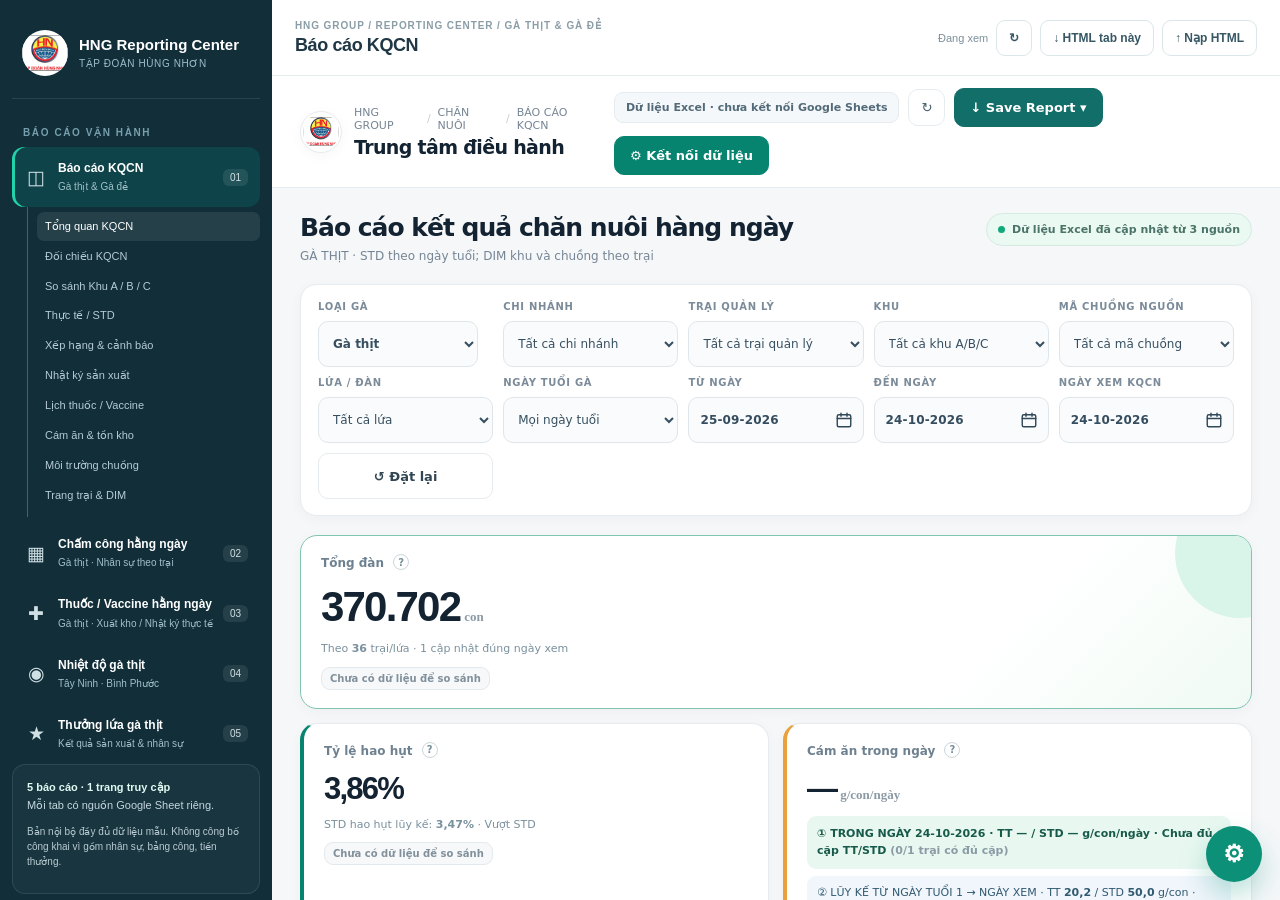
==== HNG_Reporting.html @ 85b54fde "Publish HNG reporting center on GitHub Pages" ====
<!doctype html><html lang="vi"><head><meta charset="utf-8"><meta name="viewport" content="width=device-width,initial-scale=1"><title>HNG Reporting Center | 5 Báo cáo</title><meta name="description" content="HNG Reporting Center – KQCN, Chấm công, Thuốc/Vaccine, Nhiệt độ và Thưởng lứa"><style> 
:root{font-family:Inter,'Segoe UI',Arial,sans-serif;--nav:#112e39;--line:#e5ecee;--ink:#203745;--teal:#0c9077}*{box-sizing:border-box}body{margin:0;background:#f5f8f9;color:var(--ink)}button{font:inherit;cursor:pointer} .shell{display:flex;min-height:100vh}.rail{position:sticky;top:0;height:100vh;width:272px;min-width:272px;background:var(--nav);color:#c4d7df;overflow:auto;display:flex;flex-direction:column;padding:19px 12px;z-index:4}.headbrand{display:flex;gap:11px;align-items:center;padding:11px 10px 22px;border-bottom:1px solid #ffffff19;margin-bottom:13px}.headbrand img{width:46px;height:46px;border-radius:50%;object-fit:contain;background:white}.headbrand b{display:block;color:#fff;font-size:15px}.headbrand small{font-size:10px;color:#9dbecc;letter-spacing:.6px}.groupcap{font-size:10px;text-transform:uppercase;color:#779fad;letter-spacing:1.6px;font-weight:800;padding:15px 11px 9px}.tab{border:0;background:transparent;color:#d0e0e5;border-radius:12px;display:flex;gap:10px;align-items:center;width:100%;padding:13px 12px;text-align:left;position:relative}.tab.active{background:#0a6e6759;box-shadow:inset 3px 0 #22d2ab}.tab:hover{background:#ffffff12}.tab b{display:block;color:#fff;font-size:12px;line-height:1.35}.tab small{font-size:10px;color:#a2c0cb;line-height:1.5}.tab svg{flex-shrink:0}.tab .number{background:#ffffff17;padding:3px 7px;border-radius:6px;font-size:10px}.submenu{margin:0 0 6px 15px;border-left:1px solid #416271;padding:5px 0 7px 9px;display:grid;gap:1px}.subbtn{display:block;color:#b5cbd5;background:none;border:0;border-radius:7px;text-align:left;padding:8px 8px;width:100%;font-size:11px}.subbtn:hover,.subbtn.active{color:white;background:#ffffff16}.railsmall{margin-top:auto;background:#ffffff09;border:1px solid #ffffff19;padding:14px;border-radius:13px;font-size:11px;line-height:1.6}.railsmall b{color:#e1faf2}.mainarea{flex:1;min-width:0}.toolbar{height:76px;background:white;border-bottom:1px solid var(--line);display:flex;align-items:center;justify-content:space-between;padding:12px 23px;gap:12px;position:sticky;top:0;z-index:3}.toolbar h1{font-size:18px;margin:4px 0 0;letter-spacing:-.4px}.crumb{font-size:10px;text-transform:uppercase;letter-spacing:.9px;color:#8a9da7;font-weight:800}.tools{display:flex;align-items:center;gap:8px;flex-wrap:wrap}.action{border:1px solid #dbe6e8;background:white;border-radius:9px;padding:10px 12px;color:#375765;font-size:12px;font-weight:700}.action.primary{background:var(--teal);border-color:var(--teal);color:white}.modulebody{height:calc(100vh - 76px);min-height:600px;overflow:hidden;background:#f5f8f9}.moduleframe{display:block;width:100%;height:100%;border:0;background:white}.status{color:#7c8f9b;font-size:11px}.notice{font-size:11px;color:#79909b}.error{background:#fff0ed;border:1px solid #f1d0ce;padding:12px;border-radius:12px;color:#a94540}.loading{display:grid;place-items:center;min-height:220px;color:#7a929e;font-size:13px}.statussafe{font-size:10px;line-height:1.5;color:#b9cbd2}.mobilemenu{display:none}@media(max-width:980px){.rail{width:220px;min-width:220px}.toolbar{padding:10px}.action{font-size:11px;padding:9px}}.fabcfg{position:fixed;right:18px;bottom:18px;width:56px;height:56px;border-radius:999px;border:0;background:var(--teal);color:#fff;box-shadow:0 14px 28px rgba(12,144,119,.28);font-size:24px;font-weight:700;display:grid;place-items:center;z-index:30}.fabcfg:hover{transform:translateY(-1px)}@media(max-width:680px){.fabcfg{right:14px;bottom:14px;width:52px;height:52px}.shell{display:block}.rail{width:100%;height:auto;position:static;padding:7px;display:flex;flex-direction:row;align-items:center;overflow-x:auto;gap:4px}.headbrand{padding:5px;margin:0;border:0;min-width:120px}.headbrand img{height:33px;width:33px}.headbrand b{font-size:11px}.headbrand small,.groupcap,.submenu,.railsmall{display:none!important}.tab{width:auto;min-width:145px;white-space:nowrap;padding:11px;gap:6px}.tab b{font-size:11px}.tab small{display:none}.toolbar{min-height:66px;height:auto;flex-wrap:wrap;padding:12px}.toolbar h1{font-size:15px}.tools{width:100%}.modulebody{height:calc(100vh - 170px);min-height:510px}.status{display:none}}
</style></head><body><div class="shell"><aside class="rail"><div class="headbrand"><img src="[data-uri]" alt="HNG Group"><div><b>HNG Reporting Center</b><small>TẬP ĐOÀN HÙNG NHƠN</small></div></div><div class="groupcap">Báo cáo vận hành</div><nav id="moduleTabs"></nav><div class="railsmall"><b>5 báo cáo · 1 trang truy cập</b><div>Mỗi tab có nguồn Google Sheet riêng.</div><p class="statussafe">Bản nội bộ đầy đủ dữ liệu mẫu. Không công bố công khai vì gồm nhân sự, bảng công, tiền thưởng.</p></div></aside><div class="mainarea"><header class="toolbar"><div><div id="moduleCrumb" class="crumb">HNG GROUP / REPORTING CENTER</div><h1 id="moduleTitle">Báo cáo kết quả chăn nuôi</h1></div><div class="tools"><span id="status" class="status">Dữ liệu trong HTML</span><button id="reloadButton" class="action" title="Làm mới báo cáo đang xem">↻</button><button id="saveModule" class="action">↓ HTML tab này</button><button id="uploadButton" class="action" title="Nạp bản báo cáo cá nhân trên thiết bị mà không tải lên server">↑ Nạp HTML</button><input type="file" id="privateUpload" accept=".html,text/html" hidden></div></header><main id="viewport" class="modulebody" aria-label="Nội dung báo cáo"></main></div></div><button id="fabConfig" class="fabcfg" title="Kết nối Google Sheet tab đang mở" aria-label="Kết nối Google Sheet">⚙</button><script>
const MODULES={"kqcn":{"title":"Báo cáo KQCN","subtitle":"Gà thịt & Gà đẻ","icon":"◫"},"chamcong":{"title":"Chấm công hằng ngày","subtitle":"Gà thịt · Nhân sự theo trại","icon":"▦"},"vaccine":{"title":"Thuốc / Vaccine hằng ngày","subtitle":"Gà thịt · Xuất kho / Nhật ký thực tế","icon":"✚"},"nhietdo":{"title":"Nhiệt độ gà thịt","subtitle":"Tây Ninh · Bình Phước","icon":"◉"},"thuong":{"title":"Thưởng lứa gà thịt","subtitle":"Kết quả sản xuất & nhân sự","icon":"★"}};
const PAGES={"kqcn":[{"page":"overview","label":"▦ Tổng quan KQCN"},{"page":"branches","label":"◫ Đối chiếu KQCN"},{"page":"zones","label":"▦ So sánh Khu A / B / C"},{"page":"standards","label":"⌁ Thực tế / STD"},{"page":"ranking","label":"▤ Xếp hạng & cảnh báo"},{"page":"daily","label":"▧ Nhật ký sản xuất"},{"page":"medicine","label":"✚ Lịch thuốc / Vaccine"},{"page":"feed","label":"◉ Cám ăn & tồn kho"},{"page":"environment","label":"♧ Môi trường chuồng"},{"page":"dimension","label":"⌗ Trang trại & DIM"},{"page":"sources","label":"⚙ Nguồn dữ liệu"}],"chamcong":[{"page":"overview","label":"▦ Tổng quan hằng ngày"},{"page":"branches","label":"◫ Hai chi nhánh"},{"page":"areas","label":"▥ Theo trại / khu"},{"page":"workers","label":"♙ Chi tiết nhân sự"},{"page":"monthly","label":"▤ Chấm công theo tháng"},{"page":"quality","label":"⚑ Cảnh báo / Thiếu chấm"},{"page":"sources","label":"⚙ Kết nối Google Sheets"}],"vaccine":[{"page":"overview","label":"▦ Tổng quan cấp phát"},{"page":"daily","label":"▤ Nhật ký xuất kho"},{"page":"vaccine","label":"◉ Nhật ký thuốc/Vaccine thực tế"},{"page":"plan","label":"☷ Lịch thuốc tiêu chuẩn"},{"page":"reconcile","label":"◇ Đối chiếu theo đàn"},{"page":"catalog","label":"▥ Danh mục thuốc"},{"page":"quality","label":"⚑ Chất lượng dữ liệu"},{"page":"sources","label":"⚙ Kết nối Google Sheets"}],"nhietdo":[{"page":"overview","label":"▦ Tổng quan nhiệt độ"},{"page":"branches","label":"▣ Chi nhánh"},{"page":"houses","label":"⌂ Theo chuồng / lứa"},{"page":"shifts","label":"◷ Ca đo sáng–chiều–tối"},{"page":"std","label":"⌁ Thực tế / STD"},{"page":"alerts","label":"⚑ Cảnh báo & chất lượng"},{"page":"records","label":"▤ Dữ liệu chi tiết"},{"page":"sources","label":"⚙ Nguồn Google Sheets"}],"thuong":[{"page":"overview","label":"▦ Tổng quan thưởng lứa"},{"page":"houses","label":"▤ Kết quả từng chuồng"},{"page":"allocation","label":"◫ Phân bổ quỹ thưởng"},{"page":"staff","label":"♙ Thưởng nhân sự"},{"page":"policy","label":"◈ Xếp loại & chính sách"},{"page":"audit","label":"⚑ Đối soát chênh lệch"},{"page":"sources","label":"⚙ Nguồn Google Sheets"}]};
const BLOBS={"kqcn":"H4sIAE3d3moA/7y9SY/rWp4ntn+fQp0PhcpXuhHiPMTNTJgUJZGSKImSKFEq1IIzKY7iIEq6vkDvGwZswBvDm0oYvfCuvc1aeJHt+h7pT+JDaghqiDtkN/wSGTdEHZ7xP/z+04k//Acj0rNDbDacLPD/9Msfyn8avhraf/zdzv3dn/7gmKrxpz8EZqY2dEdNUjP74+/yzHqhfnd+GqqBWbY1izhKst819CjMzBC0Klwjc/5omDtXN1+qD58abuhmruq/pLrqm3+Eb/vQIz9KwFeOGZi1fnzXdjLQMnMz3/wTP+o1xrGZqJkbhWnjf2ywf/1z1NDLHwOpPWo4f/3X0G6E9l//9fCH1umVX/6QZofy37ckirIvLy+a/farhVukRX9+eYlV0Bv4bFngQ6ju3n6FIcRE6dMnBHzUMBSHwEc39MAnFEFRBHwK8sw03n4lCQqncfDZd0Pz7VeTMDWz7CkzVf/tV4ikMOLyEfRl0hZloeCzGmjlqCZFawh0+YxU0yDNcuyk7NwgcA3HTp9OX0KmCT5qfg7GQghS08jzx7JzFSzKAJ9TRzWi4g1qoPG+AZc/EltTfw/jn1DyE4Z/eoVQ/Levv/zTFy3av6Tu0Q3tNy1KDDN5AU++apFx+BKoie2Gb9BnTdU9O4ny0Hjbqcnvy9377XN1VOfPYFt++2yB03qrhvpHTmzM1DD9x0//KKphEsXmP35KD2lmBi+5++lFjWPffDk9+JSCdi+pmbjWVy3Psij85IZxnn1KTd/Usy9Vp27ogAbZucEXPU9SMHQcuYA8kvPTN8NNVc03jS9RrOpudnh7xfDP56aGaam5n31Vv9RnXR7Ib19fwXS+gJdjXz28Wb65/xy44YtjliT3BkPQzvn6mrqGqanJl4qE3xCUik+t6p8fNgmQzmWXftVMAzWoz7FqGOVOI0R5Khh4K45StyTjtzRzde/wOYtisOH10T9HOzOxfHCYap5Fn29mWv54MdwE7FTZBxgsD8LPthq/lZ1/fdUSNTRuF6cCXgpfXLD16Ztulht4ag+XkzlPD7vQDIKDp+clAMo7d+gCvjxvBV6u4Tzb6vczDSWq4ebpGw79Q31fKg67zMZOXOMz+A1IhpvZVAR5oV66nAR2pV7oE4Z9wslPr4B43/fFcQ3DDM9DvyGgdRr5rnF6B8HxT5f/v8LUb7U1NNzAPq8D7PQ/1Hb9Hz5H2gZs6ovlZm+lFFLd8H4hX1/BWZWi8cf2FynPA7zhR3Z0HhRD3jev+v1x874/jcuy4euyT9RXyqLf3gmu6v26sacmpw+XHWmkWRKFdsVxL8VpVhQEVWxdSgjzDSZBL76ZgTW9pCWTgY5fXvEroTXSQPX963ZofqR79+3hsn2tT/qdwFRaR3T6c2bus5cM9JdaURK85TGQzbqamp9P4uil5BC0HBPwl69qpv/lwzful/IwF+JmLjD0PhkSpjHavO4fVXIEmHkDP498FkU/evSXU7qRpWEUmtfFYzqkU59r1HgZunz9JCtuyaPi2Grp1bhvvmllNysmwYqrXTkJmFcYT2tTf3NK/vlyR03gPxi54fjrC68qEDI78+YNmCAtEsKg2ht1MnNDgBUqDQSB//0K0zpE67UuG6+ufmFA6vYoyNvFnbbzLIgj8G7wpUYOlWB8XAlkPDLHZZHvsrg81vutrU75fawLa9xS9mnNhQMOvD5z5O7d+Evty/LMSs686pdX8kzXb2S5TVdyIHRMJ2/6OVNcjUIeF4dYJEpSn2+PCOAH6tKvQYLFI3fLpWuiv+KBOyr6+hoAwfOlpPE3uKb3oEqglXqxpjEp+FYXPgphGvnt8xVqlEv7QHZ9j7c2OdCZ1uHljBLfSrY2XzQzK0zzXQne8hFCfahzjwDFGOUK8Wr6BoAtQO76YCRw3nny+/J9ICvB0Ve48/5U68CiwoXfX0A5RbJSCyVGLSm53il9dxBPBNjLK1ESb40TsLOWUStAkH5XPlUAokjARMof1YzoqgvV/nIj++5O9VcLAyhW/bbyeaSyMxXiKKGR9Oe7HXygulJHa1n45ScGqcj3XkPWabtRSePzPDActwj662ucuGAPD18eIFyFEG8Y/YO5nBo+mct1bPisQR7O9HJEblgJhm8RS3U058k+kd8QSRi4BoSGCTbOqBb0zZ17f/W0tvOuoDDYF/Sbi4HOAPHxzM7MCKTz/iwlgACCrkR6EtVXVIKfWbJBQNXSVNssEZVbk7UP+1GRbJqpSfYDEgCpxNktkZ/Z5Sx7EPhu5IYD19gQeWewN+i7/PjQV/zliVyoC/wG9Kg7ojwBy4jdGpb6jgi5Z6ULfeskSlBP9ISBm6oJ3zAKsBxpoBkuR0Nfmf6GDNCn6sEAJvXpsMl3REt+1xqAEZUiAb2epGypRz5crhkaz2TVvVj6Jo/eIuJnap94F6YXzUR/Ezhbrunf4f+PTTLixmiEEeRMmm/wuaMGoKMbvVLHowZl0NoDAX4Ife8os0S611Eqy/rT+VNlbX85n9nJkH0kF9MkTPVWrmqWbhl3G0i9zxeFMAIIkctuQ41qMTXsUIe6UZ5VrpMSEN/O8s2K9Dy9mevp0Vm0vZyHQzTaoKhb27H8X4k9f4UglaZQmDh3/QpGNs9o5hW/kh9QNPVdqM28sja82H1Xp5XtWv4Agj8ATzLz5XTQ6Vtixqaa/R7/BNYKhODvoU+wlfz22zseuSMw8tx5HUPBGP1Ejf2MGiTr0roUsJUg/IiQ3xFRYoLFAJR/b1xXU7yoHu9LtfTTikuhGzaukPJ8HhSs46pVX0I5TTV5scsZAtn1exjFDdP+VK6sQUL/AH6BLNXCfrsd6U0zAWGbXy4S/h//8X2uqga2AUjUCyVVsumygyj0VPwk1bcvlauixEsv2J3r5leDtnCTrmbReDUPppZExZdbEX2hccKkYBp6FIfVq2FeuvNO/ivAqQ20PLeaO+zq9npUIq/ULai7EuB1W266P00MQ86NLt+drfFqAgR0IuN3z9xlDZRGqyp2PwfoMnxpVJ5AZdVzmmvPce+vJE1DtHFn2xD1VdDXXrIEiPMKYT4c5el8KkFcrbz85ScAElEj+8rF9kgFNE0/6st7sfooAk3I1E3tlidJIAS1KzFQFEQZdyt8zeMbhGZqgMbRyyuQSqlX9XzhHJ0G0EG77wdwaXhvq8PmFbLpGGZi+F1PwP6F9YcZWYDBb3uCSz/4dRnAQqTUu55MGMAF89yTV7n/Pjw6sn50tW2+5zOAN6gHS/QGZVLvZBf7bnarZr8P/ej3o6/m81Rs1rkMeR/79KCmfimSxlX0jmzqs2toXy6qCEMN7HSAr4WaXMyXKytdKUpVYfR0PK+l9/6DdmeHO2hwFo12FBnfbHt2awN94pay68d1Flapqnef1RmnviAVUIUrCBFU4RvfvCfGHwRdlS+LeEReSI3Pf+B8P2D/Gv4gSUqliYcDu0y/cSPHyPf3YBM1sQec9fV/CEzDVX//btWQpcXy25frLn9zY5FqY2ubV7cKP5pUKXUrW67yNvx3cIbUrDDk5JM7KZbzEA0Hud+Tq93z6PTF628+uLguXIPQCH1x3L7hJ3sHrLc0gy7sAo5JUwEKA4sDMBD5EXKFX1EraYAtPa2LOBldoel/+TlT4FuY6Vu4/9YFVo38Q3GAnzqjK0DEr8srB2k46B2RfOOU4NtXzyG1H3UK/Fp6eICCe8T4l10qLVi6msHV2KdqESMMwikCoO4yaJw9CbRUvoAa7EVoqO6du2LRH7Svqo2qxmqku2eBHQTH45vo3unBFeru3NTVfPPSyWtJfeWufCndv14Z2TWAssQ+nz5eVnxtru6BhQCMCf/tVxpWIVW7Cy1cG1Z9Vg2rCMBNd8grdXlQNttE4GSr46g/1cFqq4c3Xb6mWX26L4YK6DVJwMbBUIO4HQZ9xS7v6m6iA5F0jpTqSZSC19zk2nXlZ9LKOGI15crYjFUAJ7LPj+/4pm3eRxyvls9TP8zbWbvUbV2IwuhHZXvq+2QkPwxQ6pRHlru+5F5tO9CuFnG4w5Ynx/6dy6McW/XNJAOAPQ8qR+EPh32+6Xo6sfap6+welREWffWvfsMJh90rzo9dh9/1t15nchMKPLnB4Jupvj4EjmpgVCMwEqt393q4b02axDXSYZAoTNVb218ecOI1LgJRFFJ6bN9b38FiyEIt/OpnxgicRIGeykCT0r90jfDe79rNiDrg8gdkeiMpzhHnMwVXgUHofZgTidaiyef5+m6a/aiziDqL1YukIon6+KXkPHdanvSXOr56ZrzoYF/gZ/HDH/GyXhXTnRV8a+vhtfl8K172K6yhGAbftK4M1QseIADSRh5E53vrV61sfZHuNZP/4uqtXD91TXoOjDy6A75Wfd0RswF0Fk6fv7qjXEQ1UPL81S3hARgDAD0Qmr6re2Ueyn2Wyvs3zyKvpSmplmEX8H0pKera6zb/42cQTSW6DBWwSTWjd6POV+PUfLv8UnfF3Z3xO9IB5u1Nb43M+fIELNRitpVBWDOgSBW+D7Z/x5/+itTlHXYXB38IHpaZVyag8wr6VZ2ULsVyO2/n/Wa5SZq96I7rG5/q3xj1b77cxdZv+jC+PIbnH5b+OI9vTL2EFlfPAKriCIHcjJi8+eplauX4tz1BN23L7K3yjQ8Ijb5dSuO1zL17yPu4sCsJ2BW/f6M0WT7wVAPsA6s32RrniLgdqu8BjR9w5uC1w8fPSPOWwJE7qfSEpC4DP2gs06q5T1RMLUXSuemDusIN66rcVFIr1dW56Z2uosD+vusqGkgS49r0Vl7cnjdBkQYFjiWMwDZ/ech7uG4DWkPXgN8AxgTdA/jlPzFA/i4Lmv4uZqmcge9jnuMHPxkHvoky3QYGELSSM2GUmR+5GvUSXn+URlEFWisz0wFfVYmjFSj+bzPOvutIuonzXkmARJ8i2ZuZ1TxHJOA0oF6AvZsdHtGgVpf9Jbg3gdzQLcMysXvBX897QGreDYDMDEp/TKy520zqPIdGFYKvw0C6hhlOWv2WPE42mA/20kx+wvOE1jxPWK2Lxtmuv4mNVGNYZRpvXcagNQlEAX7W7uHuHb2cujhBtXd/rFbCxSyKfADjXures28JKuqBaYDVXY/e1oXdx8bKg6P6o1ic+uiILlXvvVV+AcEEsKeg73i8K+iRmtmjYYXf+21NgLAfCK5umGBXE6sEsGd+ugxwSWOqdVm3KN/T5L7pdKhHYcoYDP1w2h+sr/FhLttNCgSs4gZO3IYT4VP2XxlOhOATkWRu/O4It9y9aVyziBAc+nyGfi/mDiwtPRn7l/2tPtzmaSEmqt4m0n0nmwSNH2y6+/[base64]/V7VUae0hcvyHFKukHvFXRIoQYQE9C5wlUSOa6hmsW+k9nDP4s/qkNX7rCb3N+ril5ly0s6yMeJnn+slQsQP1dmZW8W8PHKOKbC6hUTJkI8xyole74LI9LtvkhJ3rdhX6OA5xfb5zzWm7c3PVvc6DbHlMAAK4BPFdii4+AG0rRNHWPNT7fAZ1HlzN8YwbeZTye8YJj6t4pG/xBg9HPte29pVvrkqhpT4TQSbo+wBnxqnrZz8uTepLSLZWnFei8Dy/eY9bn+0TgJEWRpYoBFt+98DiFWZGTHXzKYMPuVDQw2QjsksV94uFbI/oxNQu+KxCAquSvBnpiUB01MB3DrrIJrcTuRXGgJF6T3qccHsPMVPfHhZ8BhB9OmNcBqDvh9xEr1Ad6JtGMRC3MS9lOKa4wGr+Kq5simwepV89R/FiSvZyS+LBqnyAdKFUYoS/j1sXI9Vn85QFrl6Y16POnuRa5OGTAyw211HT3cdkSGNI/GJp9XmHwMMDTIo8Lg5sAAGhPXnnmDqxZFXe+uirwX9H5l7pyP2mwzA0PX+69gyd/7Jc6zfwHNyiLEVUAPX95iN7CCHQK31ZZXd+J3d4mcn03E+q+WgyugHwt8Y+u1Mgl3vnhOb/bUT8SW36yyEuIul7fVm39+wzrgbiaE7CepldLllfBad5C0Lo5eJW311DPu2MbWFJXHnrZn0/yVJxWrzkjHwDoSbHVqos+Xct+PtWLQW6lz3t9zmkVp/U9euPuxO9tVP62SuV2gHPZw6lw4BaUYx8m9BO3ufmNKsn+tt9L9vS1S+KM88/5hxdX/Clj8IZ16yYy8p4685AndsIp30kmQ5FTuuglL/ds5X59AAYAW+u/BxC/8VLaRr99lEzwHsN+nzRadxV8gwveUc2PNPoIncDPgNtdbP3LHaD6+ssvrX+qFRf7//5f8kZoR3/7y5/dRpYf/vaX/zt8awRmmDcyR40a2V//rDf+qfXLK2BNIHpeUhWYmB+Hs+tegVO4xUnK+mKgK2odNJ5VJ/wKw4T5kDp2enjz9ks5uw+TtaAqU6s6w5LvG82SoX87SwKEeFZL8cQhoZukeW/1PcETpe1c+i8vZZmfcPwTCVU1mXXbvmYAPa7kn0+C/l8+kvQPLzTu6vROquexhupbDoeThx+KH6vt3jO+LEx/hBD3xXj3EaEPJvvEbW9aQJWXmRR5kJ+o6OWZg/QuIofXlSrxkf1xcUXXU9+Im4zPO6cC/gF9PpHcjzoJOemkBxI9J+ai+E06CYXvipt6pmuex9MZPLiV7xyvX395tUzTeDHUw2n/Hl648+ZTD1FT+haq3HsGCLwWOMFV7L7I6etpAvfn+M15WBCwiu4Z7G4eT2pA7ojhvboHpwmrtFLANMoMjxddjZ8VtN0CsttK2IcpooA+qccpPhnmAgYvoReE1GFg6xhu8PKjpus1XfFZiv0pSnnurVEvHPj08PicEPUuDk5vnqKlD0LiSeD0/nCvb99HR02yzEx4ECC1c38etXzv7xrxe+ReqFa3Q95O41Lr8f7kg3jNr0Cu4iZ1I4lvj5O8TfSqKg/re3RfHf8+JABqYGVg4C/18hf8MlMgIrIoeW6338Winnlt1MRUX7LEjf2a+/rnQg41+//[base64]/hPbbbsfzgohqPQ/akcZP2vEqDH8oq/iGAT7GyI/DEcgPDVe9fILCf/u3/63h/+3f/ie98V//l7/+JbQb+t/+8p8B+k3++he9of8//+en8tv/pDsN3QGtwtMdPI3s3//Lv/8ZNK7wcQa++b/APwA8V1hZj4JYTdw0Cm9V4Xt62yUN/RTYPTmv6kSGP3dylEwJ2PJZGOWjaklCJ+H7EAoOlv6kQvH7Aoa4qCe4ZI6Timpchc/lOwy9fldZqfdFj9fkq1uTkKw5pc4G9fvnw4WlT2H6MpR5OvDMccOvtdU8cfSeMqjy0kl3LTl+fONppeJHBvY38ntqoWlSozSafjbWWXk/zuGkvS8XqDypKniAKXRZtviMVKzy0qZ7l/Bd8eIFQJGYRUAfTvSfy5u0/mgAgviXm32t32z1VgX/T8PtAPED0+UF2OAmED5vQGUCaJiUn9N7i+EHxnx7A/uteW6Jt3yzrAJ/iV3dqwSm4epqqWlve/18vS+Jwm9G+DUxARV0q8/pzTZ/nNj0wGW1EOwv74VfTzqoQQv8JnB1puUKOl0fmr7vxqmbXjp9OeVMPE3nvYPr9ZSi5+WuJmqqpnEfl6Ae0nFrQfbHIPSzQunLZGNw0pHxUaWvRlm0+jzLolxDiZueeDQJ7CTMa06bH5RO0MfSqayEPX9HYzcuoWcxovdpXR+SBNhXINpCo1GfLIb/1GQfimkfU/a/ObEPibqG/L/hQP17pP+92/hhyp/rjrCa6fL3LeSZG/pnBen9PQSPZZonF/C7v+UmaAZVBvYvpfMfsLYDOPQbvq+P0mkeizaw27L5Z7WZZ+n9Y8L/vrD5iUw9LaEKZNavBKt5PCtv2UsDJUt3Wc2FdPV33fqlbuf/PPPlXdkQJ5xTQyYojhn4Q6Hw6/t1Iu8668YZcbm965s65lJ8X4qn97M7VdmDSZeY4e8qtj/3dlFDXy7BwriWpY3W7ou4c8c936XvXR73fvsAVV56dK8+b2b0zM9GW4iF3dLE+56cGOj0IKzo+dGzWjv0i4/1kqJ7Ie54X2t0WfzNwyst1J5ddqb26KK468+e5Bw9pcObAcGCz5eO/GDBKFw5cq8Y9qJBrk+o6skrXj6rblP42H76Whv66q6oPTr5Kx7lAko+1d1AFjxa4nW1X4OcKIYjBPpootdGr92lUzcf6XeyRclzNA8M91xR1Pb/x1TyWWWc8mPuHRPUk+Geqor7Nr9WD6al1rgBc6cjATtvlQbHo5UIw2dlfb/G77hXni3miRFKYn9H749B2Rr9fjNyfnO6/1wGql+AnE/Ulzzx/+WZGj1ZvvJI6AodrsGMBJEZNqadyXg6r+zXNDZ110xf7k8ARi8lPBeAVqn3m+Y3mveD3DKTqHLKbyUwCWmaer3UDTIIvKxYOa/svmS4QpCPkuTWUqZN+r72U3twOt/ep4Y+ECdRu77oPItXLYlcv9Ra51l9UA0PI7RK6g9vn6jiO+8aFq0j8MO7pVvjO29iJGXo6PXNKmz7s/cMXOuOPs6ZR2v7Uo1xW+ldS12G8TLV5q7x+0UeT3KF0FPlwPmFvyv7C3o8trrgu0ti+vpqHEI1KP1kV066vxnnclfZz2mVssbtqkKgbyqVyuFxufzqWSr1B1fAPcl8gp7bgDBgCePrNzVRHdV9RyuVMdJ78/HOJ3kdy3ND44PTxlESI40nNS5PNdZ77lEtPH5/zk80x02N17eroO5rnj6OGj6R/NRJ8tdJ91sh/h+R8KfMkpvtqG1qXbzDH2qCshrqXz79sJ74uKPEDADCvG2NnGgfNH2DG63Kj9ZAv95rkeseVWkhJxU0rBKG3hrqLgLnqPtuHJtGowSjjdR3dWAFNgrHDBvn3J6Gb6o7MwX/pGmZnhA2gAYCG/5aaq0ftdPpn3Mq/P9rp9cyqjD4Z6YJQ/+N8/whX8FPApifsOxP9ND7639s/Nf/+W9/+Uvj//2P/2tD+9tf/o/QLt3yfw6dhu3+9c+N0PnbX/5z1tjm4FFj97d/+9/d0/X49l//tfLC/6esAjCmbb+cUlZ/pjiPiO8qMp7ctPToab8HOk9invUJPZaZQ7Uyc0Cc6DO/v6UapIHedvStkj7QnIDxpx2ZmEbfdmTf24tlisC1OJ00iWcOCp00dUO97ehbdesEQhIU+YFn0oLOHZk71X/56MKFJ8HT78Tq6pd93IyJl+Xjz/J77lAO8nje9+Uol/VBJE6hj8u4yw1AcNTCgA4uW50avNymeP9YXdWTccoHp3N4eb+7smbUPZaAlGUslduiksinHk95DT98BfyzlP3bbi72QE0Cl7nVN4b6+xuXvI3HGwW+FTC/TuVZFstjyj5MkTR1Hra6euT+LpdbP/WjIL15sdz4k6K/uVIFvb9S5Zcnr9WvV8HU8nbB++yLx3e+ddMK+jP3rDybUEk5l2WUGPN2DQDxvJ9VPbv7B24JvcOY9TsgzjMp66+f8v5Hl5EQj/Lgw+IDk9IvQdfqnqjHMW8vYblnw+eY/OtDJ+7zeM05/bD2xxGu0ud89/9DGvvJLv7tyUTLBCSwFq+WPfNS/SmYt1MF7bNQCnxODr/j8dqpfFiP8PWXP7ROf2nm8gdnqgyoMva2c438XWDXEwEaN9FG8vbm3Se5Pt9zdJ+uZr2cp1bewnXPKx9Mq/EzF9xUt63dhhJvAl7vqXA0hpuQ+bm8/+Sy+W6q+1GaJ+DowL/lOTyf0T+XVR3/cp3X8y7KNucOLnqiZPwzIdWvyLkhtKs8vyevS3G1adAaTN/2fIqpf1PonnmgcfaQ7N//mAzyUEtyk+4ANZDr2dwM921++6Cc+HppwDmz/jGd6/vJvSeKezqlb3IvXHPsX+85PqnOC4Nc/yTT6aKplyAyvl+lf3834SVz6skd708qpJ+uD35ezXynqeuz/FO9aBxXgY6EvwV0S0Z4CnTfe7wq/vdrEM4X2FyFEnQBIPBHCacIgcH4gzv7mTdCBZjuPvuq7iOnznt4nWNZ7Jz+aEYUeOtMKTqwQcNL8UDj4zvArreE3L75kGUCPw19E/BJXNfIqLaQ97+y8Ljdz305X28WXU8OrT1/kjv6QNoN1/jj75wQKBHzFJMJNNMwTON3f7oU4Hx6VcvfTqUsHya1q3H86Vwv9JFT9+vrKeL6Pp36d9Wf73i+2HqzU1XLp/LfT6+Vyjux+kvtlN6v+P/0Wp7gp+q6+0+nIe4v/T/9GbFantI55nrVka3Tn5Yrm4FNA6K/oftqmv7xd2DJv/vTH6rNuTw6bxl4XGtXVQY9eVTWq4PHbmA30kT/4+9Kr8ybG4CptuLQBjySmgT2yV2w42kBDXp2xID/RjPZ6cg2+M2SwI+e0GZW4N82OnKEAvzCSoHPSTDblyDRlvn+bh346Ro07fUXtDeEdhLcWe3Dpg+5dp8hO6tx5Eo+zyTHHsT7sg1NlX2akaY1W6RhBlud9U5SAnEfLA/i3mMdkY1mnRbFeJ4yc3KDnLt7zZmvCWrXGuv9pkmZaoeTiWDGHxyF51KYL/JMQw49xqM6PXWmCdIgWCyU6ZrvT4XwiJDwslUQFnlcTZtEy6J3e0VcD/IlzVnTYLBIWbTYFKlnTBFvKS65oSwOyWAnmjwSj030qB8HBw9LBaXYwctCLwS02PIQAjd3ETqMl2iyKla0tWwiabJNc8Re2UffnfcnTLMtohB17CLyYO9CyHTCyLrkzbvyei60XVoqloNZOuRYv+csyZYVon5sarbnHlvDhZKmiZLycd+aGhl5nHaOXohN9tNA0/BMBrbCojWaSoeJiSSSYbaJIZJKPcHq7cy8CfsHVJdmBoeyS6uwdvgi64/WeI8pj7O79pcdP5jLEDMoz5gBP1ZGzFRfMmz5o1c9B//hgx7D6OVvs/LHdMC0a+1YesBw9c9u9RLLytCoP6vGGm30YOFr4SjS0LmQTQZa2QAOfHnJT1dzuSBWCJ0Ng66nIX1/GDqZfh56wtuE2YMLbbmAVjMW05b7XD/G2GTWd9Y92l3P4/JztlamzvAg2CYXY5rCQuoRcpcdWBI6o50eyPbIxYrhhnEndmQDQqb0YBqM/X5n6l77PKx7K1oIHMjgGWJ4oFED1XPjKOYa2g+Hxw4+nns7kRN24kbIyveHygjXwqljtuFcP4iXvt/796a+jowOajmfJZ0LfN9bb2JnFdCwwUGu8N7+/P/rXHyz5wdgjZHBT4uxS+20UMxXy+luFch5tVfIAlOXq504A+s6CM22W+uH21fvj302NnuLdClPY7B/uY74O22DHcdzgTq/T8g9H1sv9+tpz8/WS/xYznNyOy9qrTgxmLekKo6vdZ2OuoTLs4w1BGuO5kwxadO343VuxhvU1zjpncZdKCNf90Y7repLaspgn9bVO87O4IrdecyFjiwOElhv2Z/BvfcFxizPi5j2FscV2o91flrNp9oH8P71fMH4oC02LmmqB/tGr9Ns+x2rz0AM0wEELU/ZBW+z5BAO/S7KGzOV0EjC0InxtAN1PNudCh1xPwW8OdNn03m6OSyhYkqaunb0M1Pr0muNoMNkN7eGE2RFcX4yTIMpvo/XXWQ+7btEvyOrfSGYSdE0LplH6HjziTQ2EB1tWdk4VHakrHIMGzMRQqMLy8RxvCC6imnIcCtTtAxprrdq4CVuOJgwfSbBrCHenzgGapIkxrcMahvoChGaYMOK7U7KR8s9ki+4BMVbo/[base64]/GDNTfCmIkWyeBhzdpQv9mM7JFoKQrRaiobbxxbGYDxmrXAFhZWJrLPTouwM/[base64]/ue5A5UH5olg3XCsboIKMJlc2m4H4za5gbDGJHdgS0gJwTjdPos3+71p4PRrEugc0aBtSW5g4bjwzSWc+UgDHMerHCCsYUkFR0mdmcYKelcgQmtyXzDCD2OoU1mYw/GjG8ajE1KCRrNc2Yojop4xcW70OCirKAmHJCxlOBNOOkoCDYQiz1cxKYZsTeZ42QaMq122h7PjtuFH0qIgC11TCP7hjMSWhK7jYaybM7WBUZZO5FqCrhkO/[base64]/TtmqX4rInxFG3JI8ju2xqlTRGj47h7fceGZkvituR4K3M0Bo82U2E8PUpNChmvQ0UE65lhLcAK/[base64]/k2Y6WeZzChaBRxkWy2XL5Mk4lrFCTdbCkwSe5nLY8YdTdmfxUM+6phy1ZzEXGywooFu2bFFhSJTCJ2gZBpjwH/rIYoFzMzezojqHVaDAI+1y02DDTJ7thOqzXYErM+Ti84oHqFkc6ye3xfiEP9EFKEkLIFs5u0+MHG09XZXJ96Bp9NITTb4eHuiCGmAfV1lDDMne842c4XlqvtQVfQghlPnG3fHqcTP8/Wg/WY1B0gxoa21E7YiS6wTWE9PazAo63r2PmS2m4ZFKKpfBpBlheRkHVYdTi2qXQoUzxwky7ey/twG/V6vQIuevEGSlK4Lzc1XhX5xaot4qvNwd2hQzUfSq5hOWtxvqMJ0YY7VALPnQkztI6iJLCFNqDW2k6ASVpR2gTNHkWXWSldKRPxg8iYmoOvVwfCnHYkfBIMrB60YIJROpG6tChQWnePWOQSaQ3zcZMWFHlMG/wa2dpDc5stk/UkPPhav4DkflzsCqprtVPNZma6jpcy3J6wU0nidKvF++08NcfMbqwz6XbKbPa8sIia5rjN8FwhUBy+l2zMmLhFGC3hsThPwt1CsZBiJLe0lYxO5+Num1nEHWfYDHdje4uzErF2cn4WbfaZVJBQV6dUdCVi0Ij3mK0cjPl0zY+Vo2l6LXG27Bot9dDq0ocOBM2h/X49YuYkI00cZdCmWqPdBB+5DN8dq1NWEZa9zYJVxMhoirtwkKB8vmDSWVsw/cNMbsmYPjmsd7tWsMx646Zl8O5U23ayrRFG6l5vrzjekmYD0wBijjrtA1rtQwtdtaxOpd/amEM0W4m3BxoNO4AJ9IcdJ58AcUU7xMKZSu255ARruZB3G0TF+qEbh5SMoePcl+ZYd8xhvNYWZ1NzRM0yx2MYIQipXuhuxmE/yQeYGKyxY1sfK/6GGWi9EeYdUaW/PeT88Ri1t37qDVUUkOscHSMHIfcynmLU2cLou2HHoo7cDAp27EbBhQgYdr6/[base64]/Y25W9w45J6rcZJFFpjrO32zjfpy1ysSZVDIvgDaPmAEP0JFpYAoqdalNXVo4Tj4N7Fj6Xcqnf5kd4M2rHLdTl5m4xldnJwJ2LHNYcZi0K35h+RI64UYCqfTZFtD632MJmsthAC5JwdBwvBZ/I7FyDGhekhAIBRR58e296UETb/DDuuLRhWBYMCTgjybaXrruQl2HxpNvR2kZXY4I1EjWHHTll24uoox0jshvsqNXMVqfHBSYcNuMuOi8IQBvWxtxNe0ekxYqH/cx2h6OpPZksrY24tlZqwQ3wVFSpPjHesqOux7YmY09xCFd1egN2O5tOeB/BjRT22oEy0ycd8SAX+hLFaS5sqzQi98ZzcT61hy3vMJ5wsN9rJnax7K/G2XCi7CYi7YTtJjDylRDvouEmMxZBsRI6W1iFrV2B93RWXRYG2oPmc2NDTJjJAJi3rSmOjN38EK3a3dTuIznF7IbGrvT7knQe6k0RIuyhzGiDVSpIOuPwNNn3JsOVKx9hrHPA28vWXJ5BxUDG1nHLTZSC0oSiEPbhIGWXInNklkzRlBe04IaY3kn7cG/ca487grDHJgpjNtNUsGV9SfN8Z8Pj6URfSgdjAwFolu59LR9ubGbAschGaqJQt21yhU+6+jCyyB2wzPOJFcIs5UObzYLS22GB0XpGBEpzuRwYHmvvgSbYdwsWah9CfbrlHa0/PmCSPOFa5HTsdVcD3cUib94nOx1qOKNcmVeE7R5XSH/rS0PKjeXE4CHKI4d7TRvmZNsueEBSDA81s+EgwWBPFvobdEWSCL90NKvVtHYHmt84+2VxaHZ34462LbqspC+4biqvW65b9CBKy8Ii0H0ZtyGkI6bCbD6QXdEbR9yeWtrwsGDwDb2SWLQrJjanObnXG9h8xJiFIncse3pgNha+2mp2OJedNtE1Y++4GrvQIF/ON8WaW3aWxNqPySKil22/WFDsEmLG/[base64]/rY20yhFT1GdOO4lpftXF5xu5yZQLmhbpMNHsqrNjNf4jlPzeMx0oNJfWm14P04PEajDScwcco5thRt1Kaxk+UFPmdG/HrW5Cz7EJkLpb2AhhFg6nDgGpLfOsKmM6fmJtfWVxw5tPkD120NixXf3hLr0KIlJG8N4GOfjk1MFOzBzsnH3YnWbJlxl12w8U7Ch2IPkxluHk86/my9UqRVMwO4tSNiuALR9h6F+pAtUMOAYeS4Lax70FrsbQ4SJFkso1t0LtopM7HtY2FnNsU2mVFTTfx5JxjO5F3ibDz8WHg0PFO3O21m+xN9hHcJ1UsFaGK2jG0H4VrMYmnmiJIMtb6Ly/E6YzZDlGBgBUeAfN3RYzsROSkpUEVlJhtLhbKF27a3EkFotNHeYhPL0nVkS2sa22L6mqhn271/zNDI7k2dtt52hgjSbSYTfn8cDJXMoXuzXXPN6CNdCYyFMMi8dA8zvUJoGkaMTuxwkgYsRXQm3KY7mqKbMIdW6jYOpzY/MgFFjYuOyWL9yVwI9wMKawsoBFv7tRFLDMLHlITNUSnx5nCyTeZFa9k59tvEJF+l+Z5ieLyfRnKXYvXIJ9mCYuZQAmTuIEp7HszILBV1RM8NbYpZK/l4uJLyvK1Di73XWdiO4ywxcYoIDiy6awZFMMjZcSKva/OlsT/0rGQDbdbJnqbhVng49kZZdyzCeB8IyUBgZD0SgdUUo7vFbCCtj8KatQRrlaNY4iOkM0l7MpLribOFDi1rGe7xorsrZFSwF66j90bifu7YTMr48ADrtofFQmVMRl/BBcEYx1GHcNqWfNhP5rE6Hc22uczMloC3JhS+NUVU3jc7uVTgBxjInoiDXXrIyWhC4+bULSbScdA5hgtypnrAEgu8Q++YjGN0hmgb0YH3VGe8gxncZTdQNKCP3fZks2621d6IsAUglig/nvUkj3FzUeoz21lia+FE6U66G0JW/ckBQloWy6+BXbOn/EAOh1uc5+OJMlLp/LgWjpZh9Sc6o/CUFGx4vZkpwOrp4nbUbU4wHrE8AE3sontw7LEyyHm0RVG65feb3ECGgvZ0oMyzlkx1C3ultVmGAmIHk2Z21k/[base64]/lsSaS9bIqN9jafDQTHxZzJHt/3xP7OWnvU2utZrooqmr/W9R4hSumgFXtzFFdYW+IBj5iW50OkkW5HIxqzieM69cdkPszQVih7BH5wpO1+WthdIhma1iBZQ0cc2k74DfjRQvtzfE6ObXSq2rjm0f0Yhls5qiHATM3QST9MtUM/mkwgtjPwl+NYFbuSkGHigGTGnOENGJQ5tAufKZhj0xxM8cWKR3fdtHtUeAmTwS4N0h4pzroGOfNX6VAMD3tJiTUvGyyhUQ8BiG1jLSS/2AWRbPdSxgjJyJRttk8N3fCIIaza9qUlrwQ7r7ccyN0lrePzvles7G7cX24lds4Mxa0hQ011xReS1lkRc2GzTZgFM1nr8FrfrXiMYg/tSRNZYPyAMbf4ZM4gHdxMo7DfAlJ8Iy33XttWnH48EPcs3MWNIVBxU8Xb+mp7pmiRtO92dvbikAyjIGEpy+yJnant2+Zq3OQdUfRWsIAcmgdp2I4zeWNl29Zs7bMtLVz2BpBQtGzOR5LQwYDWzHNriSxpeaZIIuJs/eaIWEXJZHTo9t1Fd8ySBDTPU7IfKwN+PC06iRK2toeZ5SNL0/[base64]/1+C3Nd/AesHekZV9aRnvVRwTpWOzSdDUmj9jaG7PqDIJGzlghiPluZW30TW7J8rrXg5guRrKy4FHsQOYTAXECabBb2KOmJ0LaXIlEYcwqzJAN9dUxFMcQI7bNKIPmG8hxxhhHbOilrKW7MBoBoW8NDxC8EC2K8alsDa03li914l5nrXN00NNbg/nOsha6aU5YNle0LJvaFLQgGB3D2pksV/JvEe5GTVqYActzFZupZGx25N6nmxKN4/Qe9eG2Pt/bQ2zNN+kpRGd4YE1TM4VzBIcojkvlqN9eFp49zHp+wOrhyg22pu6t5B67wqj92gatp4u9FB3T2TEY5flhk21mYUxM3WViWPhaz4OwvTc7wiiaSAtpNbfH/[base64]/U5JuV046DJJl2d3KoFAMFfs+lhPx3Yyt+y2KHo0sXzYRHdqjMDo0kTHY2IoeIDNtJ22NPJjc9PXVtY4t7ozprMbShk8c9sF0wpnTtQ0ZuLBbamztnYAW89Ea5bFpN2sC2FCkZKdZOgEmyMzbHuJT0w9VdFVTFyH+7Q94FxBECWW76ELdxtO/E3Qp4r2jsklN8838kFIDB3Dx9rCnuhewce9fTDHSGgK8M5BslbGFje4PSYeRh18HHaBJE4M05mtm/zi6EzWDOGaShscbuL011R+nDL8iJq5cnbs9bVE4GCpGQhy1GNHs93EyhKYN3tjn4t4cTxY6jOJCNYLmqSnxoGesNPc4oOjMgQGlTFcwePjshkv47hNBiIk6wLTDOAd78tQLI24IHZDPd/N1/wRSsyWlTtrFQpkC9YX3YM/TzUuKca8hhCTZJKOeI84CsZcIqEVIfVyAxqq7QLoINPbqnNhXKzz8Y48bCio10+mvEvFy2HqtJ0+ohiHaKqnR9vZ4utpsd8n20N328eYBMZsLHAHLpKMcWgwD3Cbwk1/vhwM0X0v1kLGxDMIqE/1kPR7WTvN2nJvr21tnivWrG1YHMru/[base64]/1hfzULlSFAD5nNmM2WdwRGbD+MEQ6jFcZjpWWRDfZrL25nvX3/[base64]/[base64]/8MTLNuT1E9HmIaylDTdOs/nGRI7OeEcZ4piUH1chJclvFGrOlVgCoAuwF++jBsrXj6Lip8McWvOIcitCEIxd1zMxxleFqoUibDr2nBtK4i5KRp4vCpjNTVjhORdMtiy1Il+vN2sGK1Hsctk8V29iPjhi2JTBtFKz8FFU2aU7gSneNCIq/zNoenHc7Y6npOZOBum8XETIc9Uly2FQzIdD30K4zmjkKYXQLhmb3heYgKyyes931GhN0y+HHk0DsJOuRIgMdrzKkz/RNmM2N8ZwbdZfa4TiQ5kPWG1HL9haNOGC405HNG97KI8ahg8wn2HKNG0hzTo7cIW1iDLkYThHR3GWCqXTapcmiTRecCJEmwLLSpMt5NjN2MmdO48kRidXAOgKpuXSspMh6PW+IuCwzYVVlAdP0QiaMsb2wd0Dpa/BmNxfd0t9lePugkrm9mYodmnjadjhhu3I6e81qUbtW0yIjebie9HrBGGuHGw3NiKGCKsNZkUX48DCY5HtvkVDtQx4nxbqrARvmmADWj6kWvpT6/[base64]/dVH5Mgpr8+eJ1O9ygGTrDfSghpwKmCi35OBfR8O+bnUJDR9D6n9ySJoiuLRMe6mS1GvKksMB3I5faOy2AjcbBue6z2p52+adsaqaCtZEnH/[base64]/[base64]/[base64]/[base64]/5F0FluOagEU/SAGuA0hENyCM8Pdna9/VL9hrVXVgSvn7J0mN5uelpDtwdh+MBbDNfOp+LTf91v75HkyDt1GEcgSBgRHrEFEOJMDT0bGJyxRo/cIIHA6VC2AhrKFfS2WTZjXtmJXvQo1DNtca6xfZ5SC/nZVU2/L7+V/7TR2lv3Nts/mzY2kR8odFeHggC1SunAesy4AAQBcgNV1kfQD2DX/vNvyaZWA4xVXXybGRJQ2S7vigymyKvigOQwDnoPAGqK49kzaWQm3wAT+wCtGRZwQnJK/mQpglGvvWTzxHoxLHTVH8+6XR+I8ScOh8ScYtTBxw7Yn8InLIw1odZTAI835bzGHXbTX8PSbetnw6C+OHVAJsSa5xmzaIvVnXATh0/xy7eeHU13fP2JReOInPlscGjOM9e9IKWDKF5tmYHp1JfY9W9lsnBb3BRpCIkeYEJ3TemtIGwPWN8CoJBcxmWeLARqeOUq6D0VUJWanuh/IRsqboSkHeQxj1bpYeV31BXpdfWIt72k8/SBssdnWlCH03hpFIch5cejhLoPvBflgrmiA9wGerl1TQZu1U/kdqtVogBiFneh24UZtJedsf3V/e6a7h3X9NkhwYxcJrsX3yoOCzLpgLZhqgat0C5qzQlvPu0sP+cqlwP7u0sH0UV0XSOG570aLPz4Y6tdVZHE41vyREKMPicfU2uiZDFquXOIMa0Bl6dn5VUNzv+5WzWiM2K/pCUKJ0eqbfpxsrMoVG3eU5o3W0/0br7stdIO6ICdTTUZ8KZ+uuD57tRr+qm4ska9G1HmnYK9bzn9OfJJLfFHlVr6OmEgnzPJd3S24qnxhgTPwHSybntNeLPOclX8q47HpWhBbbW9Dof5KJL8GWzycdqBeOsjixD2UV8NTKiw77SH+kFSzhdYhj/vzHCLur+YEOLkaiDiWbg1V00dGNaXPGoxoB19M6shNNBbfxusQFnAwX5ltTLOKqAAlSFj/dBLm+s4nqqP6cw5TvYcD7IWH6GG/TUMB990i55m2cyEMuGwW4OKsw9N9yv4rKf4oVJ/0m8G4wUyvLo8Yd0A3r/Nd6vOuwobqXA1UA4IYByoOjhOcVYn6iI506rk2rRpiXmsS0MnQfpSqLklLcCf2yk4PXqEnnZW0AHMmJ1/iDzp/CbMs11m04AxdfkY4lYgF+CzQqgYaiBvnRZ5NHe7zPRYngw62OX60e/HgKIctTPOXW2D48Vgw9874wD4ZQbGCo+qjvu/TAxO93gOABomjTTzznR4HOMgsuZSA5NDgCg85OL+9Xl5/B/fEBeDbfVemce/cvNNSmFxc3rf0N4xNEswKxWO/+otBsl/IwnBwrBxZma41ggVMQ8yGuztBAAiBg2OyTEmPR+mCFvmsGF9aLPPud4riCBFGUqPu7/upymN4DrRB30Yhk4GqSBJAea7bXRSfjTZC9szT2IPDOA8mPr6OBgWLhkcfWOc3ybkLHjL/[base64]/B3i9AsenLGNtKuT3jlMgfGk/DEH7hExKrq1Igda3Xy3R8WPEA9tx0Jov2htkTG3Am9OVlQ1H9u486ETgqGkJRcEDx4SwqtqOz44H53WUtlhTjt7GKe9Kx4u1/L1zGiwZZ/sg9wlH5VFhNUcBdwp9EK3tIbtTxT193BNaHgJhmynIuzFCMVk8FhheLIr1HYmMiVurU/stDl8HDYMAlIGKiJKH1bFmXN4C8/9O84ILGnSAkwhEPbrhzBsVkPoT++/uhHjcDdFk6C9Eqm039FYsuYIeI5+bBUE+w88hMwFfkyuY8QJgaK285+kX34l/81yZ69wGEZ+sQPq8PXJwFwTRSFiIvVLWUzKDetVgD2O6zeMwROQho5WDKWtFrxLfwT8HbRjrL3sjoKPtk9Q+NHk0LiTd9S4TOK1mMpPvv4i2m2xs6YPxn7sueXclqplABlKadf6FQnQH9OGNrVudE57N6PZEWc6akDQTWSVH+pXGAvhFeigAIvjOFc11dl2AZaO+95B/[base64]/MvrkZeDZJJiyYbN19CntQFDlG7xQrSRY3mA3z07KdDNycee+IbXFgT0eK68aSKyZCqKRg+PcswZrTgIcXt8dzYSZyyDAh0der5xdCeJUv3giFmF4BAml8vh43eYEwQRRJEmuOY4grhe/[base64]/cuHPdiaj+F8q3XqKIo/Cg6Ic9zN7ap17hG3aez3I8JvJtC2AmM1SAZjjE37zSl2z9PD/PXQI9e9W0ktkvf+98yGoLkDiQf5bMGjfThfGsVvkq5VElyAhh+fh+9SiTuB70R98CIerBIsobTyYZQPnBjpsVVZibUKjt7fOkFhz32aiKU/koVmxibOHKs2EEHB5UDiKD6IarPYEHLSiqUcb8pyzcyCF7Vfp0UdA4kZdi1jGHcnt9bRl55uPZnoB6Miq1E6Iw+SUoGfzRvJ4/[base64]/HyFdVobTs/uERJGdA+GvDsvTETO5zS/t5VmfdGhNaFP+iYdt6+tBCqQ7SF9s3TiEBB0fR2s/9jdBJYClbWmvaQlvG+Nq9L2FQyPLyUFaDFVYWIoggev7gGg0q9iYmXsIBIEsvOzTLdzwfnEaWPvR+Tlmjzkp8RfwmQcpGh6r6Zd7HrdidvicqVdNegKbnbR/sDMXvF1rBPdYhQS5GFhr253HUWzLybt6/Jcla2qnHUNLOJ6DfRgSPsGIC7oacy8x+On14cQt+JpWZal/UcJmM4fteWdk3pt4HReg80e6QoYmZxWKPu1cffQX5hrj11Pkkgj+FUufxZ+CHdyQZMpxoQi2davvBUvmvA6kIitFSGggNK9BHW7DZ85PjqvatLCgXl6sBi5hGIgXlq3IvIAXAPtICtH1UDib3dtdp1WGl83J9dGDcCBq9dX/BCcwa2yPfTiiQSPhMz6tYnpCkM7HLZ5BHIBEhBUM7kMSBiAsUHmmKOn1h5WnC93sZ1I3BLNA8y9oeBebjnIS+aff3/hzgflESKWf70dimiXyN1KN1ucKR97J9Cp3UUvksKRGN5rSAwZiK9AK3Z33zu9jVhmkWmKX5WBhkLnm9nOUeq/J0U8FlPVO58Y2g2QAObVmaFsU6GSsQDODxVpYmQx+pU2Mi35mCa1C3+MsxD/wk6N7/5Be2UBup6BEsfSyGylGcHPlJNNxZn8I6W41ZXUQ2bFASoK8a63b1LqTQQPX2aIE2CsXTKanNawyH0SG9T7sXAQOMpQH1pEBfFtBtST6z9qDyIBy74LIrX6tL1JtOUHeXAzF3/SEp1Tb0iRsNg3wa+puC/nWssQjB8nGYGPEz1++e932PcNH6ORFFypAvhn2+kMSygQMYxlvpLKRQOlIx20sVml/c1Hoc94MPQi474Qu/L6ytk4tbm8n2xXALlBPs7PeZdVvDhi0k7Aq/ksGgx+gHWHQhTiy5nbgaPvWCcqODRxJUBMZV+c0aUGELrsAw5fgYrNJpuDMzUXUuJk3N3BqmE+s4GpDagwFA04YNCAKom7jPYaewuu4momBXt/vK+eFZ6HfQ5k81CD/AqB/5KQIbrPblCtLNXmM9+joT0x/DGi41vW+ViOKdf5A9gH5xuvLXfWWRFFz22G9/YsmaLtRyq129eXNI1+wCijDUQeYDsPMEyM7YIDg1R5k7dikTMkFv+eUlgBt1r4DCJhiPf59zwQRpwrgGqgk//MBAXzLBkyAK10VZkXetUqVd7/lIcN24tpPfO4FDTRfYzXCdFflW3w2QPx8pREb3phjhugJSHznjUFhSlNkjuaqqdgntBNpj/3zP+G4HCJW3vmigafKgO3axWo8AD3I4KfyK1fcaUBw5jBi6s7sNw9b4tnUgvjOXhTV8IMskuaiXPXMmSnK4GAEobE27rAm2A/rKBWVXHLaNLvuXP/Ez9BtQEFf57327gaTxpNTI7NywMCXk4CpmzAl+HBfiGo6g8qs0Mqy/RUD/ULREWlDiYDqTGK15wsbsTNZI15UMzO1V3GEoD7WaraovyJpSrTT5uHWBDad/Ia8q25/NFQVGsbNNP541okDuxc8C7sFQUviyW3EccyGJBtYxFTHF+KAoRZtSFVU8E8p4ggBHYewJiivDMJz2C1HAZezq9tM/DjzsjVZtPfuu+KwqffDcGFMmErGf+/2MvVSzxLOJ6fyjbDNWdAEI4p4gIargKXq30gsZIouOSXURDVYng9W19BbQy1GJiC/ovxGr/zivekYybptPA+SsFRJvajn8vmcqv+rnJ2OP0LZhjN+0JRYXxe5sEbNlx3sw91dYxQkwWraRnC+vO51N4Rcf7MtKh3cLPCcOWRMTsLx1usN1uzB/cO2yL4EroxvUlMhY8muSUdLL+/uv8r3Z7qZ7PZyHKFrIGF4XMMZH61U7klyz4ALhCumJ+ATO+C6yHdNKsH49VbacHam09hchkM9jdKfkv4fax0W9DysgN0RNncNWV4VmB8Fwc7YhDIYBbXPEcFKv3S/[base64]/O3n/pVmUwbnfVvGw2igH8zvsDDDcGC57QSqYaeocavdkRpbwv7IDwkforsWakCkb1F+HJdyRsku9XpOaordpQQxRV4H9nDRkc5FCNcS0+n4/PwMF0pdXMJ5Z3pr95nhjxRRomUXJbYGCPTqMRHY7LsXPsDEMok9N/xq1kx6VNyCmIBxwt7MHcFMVC7X7IuIeBWq1bRa9bPW1NCmuqAyrf6+30/v8dly1xXP1wnTul1Gkkbxz/hcyCpb11EX4Sjo5EzumEo3MeZBtMXRaIYRuWl8Uh3CZlCqYVsWgo9z0rkavogHQQNau+OJB/XSS9nDUppYyYYbemuF8dOzB5mEMLlyuRXy7tHsbcGns6FTR+a35yZO6zv7mGzctvtW1F6ArqwEK7J/z14bv8i/TZ/OPI17d8+0BTB/[base64]/x4NTjeyq8oG0D60dPiDpxFVLHF36cfmoHaaiNgTXRlgjwDVamHLyp49MSPUcHqH1GM0pS5qbpvxktK53qsVVrcLSdqux2YnA/YwUVF7vX0MdIJX4r5ulsPrQwOKZQotXhjV/pzDEOCcK6QosEIRhhHEqk4A0Qxn0WVUmfv4ekoquawSyHHUjAXqtmmBRRUDxG8x5L5PZK/XR+nMZ7Rd+5YT2XCt6ive1GCMw9r5AAZqk/j4WArZcwwxfaBOzoo73QnTGBayOwI+wcYZ+mLzpGP+mjnZdJ+hvFurd/Mj5cGrYCkgjNYiKmSO+6qZ1Uvi4B5UjaQt86HdpYxWH2grJOPg6TalTqH94b5cMcj2fDA6A2Ve/EcUH90AWTY59gM+rTdMEru12ZQ9FMlP66WRnWVcca6TsBlyaX7lExQYQuMfoi6VsfuhOKNjU/l44/mqhe9A7iweVKz7DokKHKTdLMEn0BCI3lA4lrkoh5ItFfVDcwFjAi82uAhh7Wb3p8RLJ7wM32OsR9zs3k5Iag6tQ4BcxpG18mlZxeJ6lN53C8Ov5cuXAFrWNCy/JW6m1ZkYbn2OdPRPi4QbOHnOUbBUUrYFkVTWzwx6Vuetv2OUiE7gS4gZyccxy1XIg2/h37pCD7tVgvoUwk3xtyLsPZI/M4+ve9pWNCoTzyP6UZfaYXhwyZ1yOWQQwgJdoWp5yV1+bWDweS1+N4eCtJMjJxx/PfRpcs9SQFKqnyLKfPsVOlDr+qxIDkNeiNoTQtP/U/pMQJUxlrYL5DgNOOquqz5KnobW83aff04cqd4z6wKruZqtGcpU15KJuLX9fGtEVjuxvmM23PrQD4rEuS//VCpG9oFHAcx4sSO33O0sTe7ewYELvOrR18FusZAGkOOqpOq21qIUTjeNUbSb8OihraaDW82ZIMlVJTuZBhsVJtu+gPWuYfoq//2fm0gakSEC7C3/53V4tr5nuH9MSbuWOhsdmBsIwQxTLPAvQjJxbWBjyIN3FeZhr/NLV6mhe+rkr/8PsOPMDRUSloDBDYjE5pMhMG7FPfxfi5O491JtK7YidDXTehTbDjDfYenh9UnDLeZIb7fe3qvCTCuWioLth/YRf5UndxWcq0NcbZVosTDQgJsXJQOHa4KxzkpBvpy5qZFlwUG+dwljFuJJetwwK/nkv8L15jBJEHHpA2n26G+dr/GfcjCoWhvr3CKyBTjlj5HImbWUSbm5ZwWOmPYMU64/JVr0o0DGtT0BGg8ePQlYpZWiA2xPxTCAZHnQrCJvmzVdolmNCiIo2b/CPHnp7c026tplfgGNYp+VXELIDoaxWRxslF2xlk0yq+weCNxxslSV8+R45qc5wtOmKMb+8kLB5IIphj1OmPpOFdMZbNQtNaby2RM7lWyTWCsrkjHwvgQN9/i6DzPIiN3Qd+xGqeSJ/Z1b00vj3vMkwjsvzds4r/71ngr1j4t9sR+NsvfSKRU6zrrLpfT1eYwtt+G3VWBXMiLRQJ/NiUhEuCHIe7w1u6XssslKRlUDBJcNzxSizOn59rvkxSL4/Q6QWrpRm1MkgwsvcX1QKG/gGXhLclRR38Kf6utdmsLfG9iKXaZ8ZpKidXnts2ozv6CtRWqjkKpgyIwO/8YAo4JIvYqt+XrKdRqtt7GEdZFKIFBZhNLWRxvuaqjW+7qWYzJd99wiHfd3oDm6W60mVBOgEtHDH8KU3ND8oWN1c59JP0mrr5yc8bNEwLMKErvzQA69pHHVmq4AnOQh9QPW7OmGK6eAPLQY5HqZ9oiPn5L+K+JGR43a72JzOe6/dA/CqSF5kL5UdFeT90S4lOa26k3QW/l7loYJlq0boE/Jw6WXGmU+gOlu6Ev5UPJnxIsZ2XyAk4hefDErMQfQGO6GYRPOcQUxIeYTxcC4gqVNrhSrO89wYCvX3Azd3AVzbzu/[base64]/++eSOnqXVcNPZ5dPl3mhKMZNwPMrp8/8Ju7b1VohlpXDEuVqDltIvRjdchVdKqd0KNJqGpdht01eK+MY3WDhGdclq/+3g8/fU3b/yJSujREad/SU/J7DfR0ELUNIIXEvGbJOUO9KE0ezb1m+vnXo0HSJx4E854QG8s9MCo7HF0oeN5ZG5VhJKckkU8hs84pEmVcmBO+C7l9LCrRTtBgykIYpF7I9Uv4MDdemvlO2RGOrq8y7JA5V1yc3SXvaUkSS0keXmo2j9yJwcu5WXZ51lF8+Kph6YTFm5+SC10CcdesL1nW5V/9P4Ai14q+u0BPTUFNGwYxkyo9DNZcatUYEV2hol6peVL7h3EfBN8WwTYYhEs8ztcykRNwrv2BoxTCkEnSSsrJR9NGyY5OCo2afiW+T3xQomrMjXQEzSaPPK/pO90ZSqvHFiZcmhb+AQkczOAPRilb169N5y1cRtWSLuaP6eSiuAOSUbDndfngmDehAskEFSbcFoth1j+BtwvxqW/Z3aWdWv3guBlfHF+YImuw5CUJyNC+pyIsNhT8365qlCS7kUhS99ELPcBvxVkZusc419noYkIAHwoRLsm7gLuwSNz1PBs/0bzyDE5qeTCtpoGMLmCguhc6+45sMc2SfPfD1Sy8JniK/h9O/0UayJnvIrpGpxiE50KuoykIElZfXo222hv+9iNQhaaVGbbd7KZ3JY1OFi8Rf/39tT3Bq7GyHnKitbhKYHnwkIVoFYUISNdOqudppezqVHu7hkm5vDFj6/nd3pW+jUEEPihIPQDVYIgQK6UgsiMkViTkjfinvPePr4XV93xJt/gm7/c86ys6U5C6o/gcUvwHGLyswYW50iG+/U+jWKiOZiOJUu2FoPFXFAhVe/iM7W36/lZaTUuN+4LT2V6XHMy5oOHY/FL+6VoI5fU/J0mtc9Ix0Vhh5JiFpt3ARKJoMdTiDKf2IjtA5q+hSwrFWDTFuRGIgNW9i2gTsUOiZR8byb0O/QEkjHkY8s11HqjQRDN0vKn2gRaE2tgI5JfGJdVds1qFDkB4eRvaVssWQn839kwWSXxCQDPHbePGdf3PBIMfPUDoXtaS3SkD5U9VrRntGcrFc5kjbXeBPDoOJRGbfWFvjz7Urapb3Rkmc+15Ssp1p9R3lD5pj8zq/u8bGbjBjgMtBNFRKgT5WTU1LCDiX8c4MfSPCU2BSCq9/wRBmxI1zjXU2AByXCmVqJ6vhvAsFsWcjDGXZD3Y7Lq0W6HETTrd3GjAq/[base64]/CJF9WuAtaQvEwKAXtvKI3cM7D65fUH3Fnp1ji5QsL2u6dpVJB5jJIRKuiPIzHp/513gXAppahJ6UyFDiCoCKlhhjadBzY+CDJVUR1T+dpx7kYIF+YvfDwF6J9GfzHtSpVK6pfqXdM03n728uPbDEqdE7hQizs9eICZs3R78s6KETqwY+iTZHjVaL1E0jhNs66NmFKuC4iPdyNsZwuwQPQkK7tqJD99poKtXfwyxTAdt7OANsGKfQcC/i4J2dBp73CKReOpvA3AgowqrF1fM3zAuw5/Ew1oNNyMYysnm/h0yYwgV9mhZZi6rBDtn9cCVPPCUAwrX+G5wLOccgncKufV+6c3QJ+13Tvm1/aaRsMBxAd5jLPQMWbvPvWQ93HRGd8HXJ0pZltJSdZpowxixSKnuzTrCp1RrdUMdKVFw5rvlgoYnztaqSGI5xkcBRP5heleBhyXsUOIwQ/RbfAKN5LFX9vOcEHNyVWXOynqu2i45dt0+iBxEB1MsnQEI86rK590ZW0OBASJsLL6FR4cm08STDG5yu2gclAoqw6mMdI8csGCBV3P3WOCowhBjo2JASJBVoNJx/SUHOaGM5APMHraIM59Ay4DHq72tzgdsaQKmI2JFaSSjm2uvwtRsWEDZ6I0p8W6DidGwD4wW1sQkc0Bqpy10+xj9FJgE3CB/X+nZu+1eiPPeUGmXJxfF57ykv4icGjbLFvNUk6rPSR+BpE8KRTYDZuGYBLW+vWN4yme1lof2LNpRYNXCPCYjvQttgawOSmdPmUc1Ryd2xJsCNxQvoSzuttQtpJ8d12hPIxcSg6eWxiW1nhhS617gPiR9MeesQ618k/IFHzkZkBEFs8A5kLXxUAI13Z6xyDmwcP18sgWOJa271pZ9Z+/Gm7m28HP/pHeDVkrd8IBQ/VQNk7qhSa8gICc9nhJOk9b2cbq9EUClNBZ27ZI6/JPWjzaAOHKFoyq0gQzQEACK457AX6k+Fn+0V4OgHw55m0ee9ni/mBzOBMj3WkqHitoVYrugh9iBpqgfClbd1W2L2OMbRCRPXjOlBoYafQknLh5OYtp6BhV7CUPs1jS3isuEQXr/I3aUIBfdOa+ww+tPTTrxavRmT2tkxMTmD0JfFUiWioC+ZK9ruyzhx2rVz8BokhL5kxTtvicJ78XXPql2S1fAJOj3Svt9IDVlOkjOd4Ys/mN+Nbq1/D/iobNVn8jyjE0dF1d5xs7gCuRbCLK4jJ+crUNYIgiiYzYrwWTJ4hP6ujl+2ZoJraf0cC8x1veT8y/zZCWPN4/vdWHMQ3Y8ajjAaBw+czRgRTibjo5y+SZ+anDmuatu4R1ilTORYcQBIQLL83Sjhvd40WXGmkLpwjZskU6jjINXZ2nheqLAMuF2v5nDN/[base64]/VAY1PTUvuO2+wtE9ETUizCjXr5xEhjN+RdqUndQKvQTdj1DvYB8jLYiWo2HUwBVE0MucpODq9rOLgUUs9LlvrGL7EmqkpXqN0KN1juU2AOA0QNn14iL/A9Y6+uW88KagYDEabw+/ZvdjdbCDJViTP4yi67czuUiBXJXXYdelBQ1sO6PBs4cX8HRv1CUbs03yCZTXXnf8m7xJXTkq/jeV7nix4orDnLtIUrMjjvWszV/ywTsxohscoiRAR5jFXQBLMPd3J+vxyQtvUo0kbNmRRymmMidZtYYxyRnGE8fcwg7uzrod2E2lx0TYyqXcmRAeFXxtbYd1vUSLonsi/itfqkgCfgBz9aodTFf2w4j4nHr0WDA/JqqVtCSDau373Bn5EfZDdqXcb2WzMeuXWfIrUOdwvTuq9FZmSjjZbi27hii5Z9oNVG+lsMfGGqxmVvBGK/nlQorRs/zN2GKfFFd0O5lkR8u+jeAn41HYO1zDLfEUpyy0Mho1wmrdsLopjmogcXACwNANnlTKW0Gfky0QTxKZmeKAG5RJMusC65D5pfRTLVGzzWSiYieN2M0QuytFSK9xBq/Mfgs3BpFIECfDWkCVK3dq42e70J++lv4dyi1P4hP74/epPtZMBMbvlLF8Q4t9kU50PwKv4Y+EbsQGA6mdKheHsuWCzpzFaSMXDt/W6PAJ32LELFE+lKccwa3Hq65HvogSHSfRRGFqhnkn2l3afJpWX12dSFBoVEmBhm38FWcSJ/Ag3Gy88ApNo6Gd+MfV+RmHd1BCxu6z5TieNyZfjXxc1gIHd5Y57//TXzpjKTzJgyLrhiO54x+vl77N3Zpcl2TgRfHrj6bWwoOoVhxIJirJUFQp9dup34ydX0lsGz3BEQuGL19GRjPCb0l+3cNZtIK/9hRb373jzeO8LWPEMF8snjPE+ZSe/1lb6EJU4GEsqNokVteA6/eXg6QA1EyiGlnS4paVIGcZfP+OH6vnC1rj208H0PAj/hylgRYYK9kM1OvoyLA7L7qiU8flD8KN7NfXxZCz+3ZzsaOPYOU1Y3U70hrxU2WjjDj1cRXoHSL+QfEapMqheO48MbqwqpywbPgN73Q9wU0aawXk8Q0xm+jt9RILVB5zn8RFqUn4CeNmPD7aqgS+9W+nozizomg918uwMoys5xUYTJBOZN7/ViGuylzXX5bmhQfVnOCWeZv/OJ6nRA4S3Wn9f6rKdviPIb5EwoJYa8SS+m1zlxb2AXH47dkEVeYwj6CoO1+CBTldgck8l26xTrEA1xwia7AijPj1GqSg2rj//KYVxxCrdWuVRMY4dGgIY4eJqnX7ubj4yE4aywcd8+nSIq6QsavuUFpv9pTcohQSRLEJvuH7LHO+lCzNU0gtfrvmlbyeGlx6pABYzvNeG7SvsPicLcbpgwbBe3gcZpnNdnn74havNGC4LuGcmjCI3OGwD0sBia3LIEWtCfDI1aCPTnFvJ6p2oujVFk2O/Ouk3ZumVF3PA3rcmln/KoWvIytCPJioxS8PVvXbEYcvM3K6hyKEguaHUYkEsQ5jiD3dvIaTLZAxUYXGJqmsiG0O7h3vhVrQTOQmWFqtd/L2gGL7AH+B28UM0IWNJdKl41ZhAYy2ffMkrudju3IfJ45a5hXjLtXRv4N6zgt7tv9AqVR7vpIhtNeQ0aNDPHqSMGyt59skd+So/MeHlYiXQ1ttvJd78UOdPcBVRlw8be1CafHWojcnKS/1uq9mT8ePK2AETxWa8fw2K+nspglkl/U0w1+HPgRHoFT6/fvROf7MQD8I53mkYqnF+f6qB2AdCZCbe7eFq5dF82dVcgCSOA4Gu06CrTAkuue6dd92p3bJakJVTMMgyMnwx1L/3t8uMAuIC5cZSgHNtNgSrn5nIaNcX4Ig7he9rq5yHXbmrZRzjsc7v/rEPgeEqLdScfaa/7rqf69XEFffAl7M4RZnsZVf2vnh+kUPjen6q3DLZZKgL1CYWBYswv/RXiyA+k2SJHRlQ3ntvYLQxXX/1wKCim7y7+wMmn5d2e5bYrriGjPlurYGKeth49Xy24AaSKpXKDRE3rtUTnnF1e3zFn7aUDMjI2hUO558nklCsi3jYDsM77nA8so9oN1HQBLaKl2+a47+y5xEKrN9pKMsk2gU5KvZeS2MKuBJlt5/4BsIJ0hnls5PGo2oCwa+0C/WZ682F+GmL38ri0svNsiEtL3ursi7yP+NAlNTthRjw4IYfKEE4v1duC/DJfOcO51aa2SDF+UYh+yprvkg38Lqnd/rZiXIn/QZiajpuxxhD+kgvZ6YdhXusWB+dZw7F3mKr2Nl2kRk4bNsBIjea0+vg++O5+vjurn9nsphoEm4w9qSAvx+HHb6d2VTwR4foivRd7wlW9o7JnDOKn7F53ZeOf0NPoyRJ3cY9fozqreOJlO/mVK2R0a+pmFkPfP0ipEEojj3ra3UE31VGb9LVgDhFBRHiMaX8QYyl/gYii2QAGs+va06N436BBE0w5401WWjXKNtx824bJZSwbmJt/IvDrGnF7CyeC1OWJqpirfQ4tfx7Unz8NK1RnBSsksuD0uyAo0cOTPSJz9AEDJJORZY5lgH5ocUDu9JwaZNEF3Q0cEFiCMI6aglrfAUfpNqDXodEVqS7E1QBDpM8rEXN+3Q/65LVaMRDIUyylNHyrxJcGdW+26HS2IEB++yHZUYojN0qjNa4PQEiIAyqom3jAOmSth308ZrAYuYH2TRbkeZltK3bk80NO8DSEkeAs2P8lkafzcUFpx2W/PA/J8yxoi09oOvsVQ/jqUIo7Hf7X1mgMx/rwE3queM73MevdA4WhnFZS8Qoo8X8QoJix4O0xag0ZAAZny6indoxDwhEMMw7/3IV7pLXk+/NzO5i+s0M+At6xkwmbTh84D0mmI8E7CcFquwljPJGl8VRazu3UVYFhcY4OOqrXRKiBKnA2ufZEnEqPAkTRNYnlkP1WwfiN+R0wDgJBpcLUXZSYuHaZaQleojDHxboFHjD2Y8Y+WIZlkNn9wcSRVPZar5pRrhC0VBBOS/oZ9S/noVQlOZLZPBpP6AnSwxcHGsKk90Ya6AqoaFu/TT3NsnLBE12Laxhnc7oy03Ix/eFhcPUdydzAPJzwRSYNWR6R14H3j3Rs/YVIY+L3I8Ex1DiLA1O0m0o4/svH+dp8TIjpwKlqmqrfuPSxipmLUwTHBGxXwl+UL4AlrR5RNQmyTiDZGlfj+A4OhDjjuWGSWFR+kbcMYw/uVcOpFyCu2v014VY+L6+YWRDjMKIMviD64+Y1ezCwFA1AQefCw0jlimTWhmQrY/bnNgkReG0XsszlHaucFr1w8bimz+RmGsW+d1EeZmjFqf2zdVCICdQ03wHHWIR8N4rG35qlHTesJ8vQL8hfw+u3AfUUL/3hTbabRDmSq6YK5fQI81vhDNM+8ycMAQ12AV2QE1bHy3QEWiXGMpuuk7ZpJ2tlYjssxhTIpyUK6g+3P2ztQoFd4zUGuZ0jcGtNWf82dCqOCR7YxSMU2KvW5XY4jpUNftwcZJ9ryWtY6CCzO716PyUfN27r/VgYorFCUZrY2Ca+2QtK5+MeLv+cK37IF8YE3NbcvbycRkL40wXOU5lD9bW97tV6bWVaoyGG76YPcJey0UUfmn/5pBcbacOZXjnYn/OfTH8FnYG41OPD5MBzh/GQ9sBssTMkkYasgUZddhRgHVj0eau9HejjkUGG+F9ZacMtcvW5iOF7KbBBtqKNYfNDMyoHM2iF7d6f81WzsVohexwAFDjJtEq3mZCtSeWZ7N2LtS7GpVgfslnG0bG2z1/8XpBHthxP+rG3tfP059vhwkZCkD3kjEO9IVxzCpSXIUTOBJyluW/yl6YHWLoFBtji/hUbFUtfIynxt2lud2W3Nbm2UyRZ13+ZndsysT9MCk5Uw+ibxrro1olSA+3sua8x7KqILY37xWsBlb9znbNpDoZfQyW6lVsS6X2LMc9vn6o3XtGFzdJcUFnGqNvMD61e+q5+Ho4LVvw9DxUTiD42AJkt98FnA2Yw0y//fY8czz7xchFco2nAsNhQk7agAwkiv1u5EOEzf3ajKhcgALBmIpc6r2lgHbTJLd4Hz4G5Z6n6h+AcORh/0jmRe5FqZ2lj6RisBZL8fcxBgStcvTwGpLZM4bIED9Vpoa+hm4B2BE7e+9/3zU1fmlcWOmRK53nTL9sXojf7+0Lzm/[base64]/SFUJ8ensmEd3n7zTMkkubqCaTMgsgTIB3GrLamJ5bo5ofFUQYtb4wN2UhGlR21SRsxeL3qerc/NMyv1sxfvg5I3VwJg66ce0zDuYwWeyI7wdk03DwbZsd51uZa81kwHnK/eb20KQ/lk/Dvtw/z4Ri25p2DH5ckJvHR9xrHwjtmEaJT5tFArZhl/42X2/ESA5LuwQWdzEjouhlajbp87MQcHl67VqhEOCRrm0y6F/Sr0+LZ/sdZmKE2pDOnefjX4IHT/bLtlp9BfmwBuYU9KVy+fydgwfp/D2wkUGyD6r1Jskm89Ot14+YFCJH+dPBjBrAyuFfOb778eS9xUczkj5eklLWPgbKuOoMULV8/NrS6/SuS9Z7/UUo9Wb3wxq+Gco+McplVEuFZF2oGOtTQ2mQ+nU/TNP4175qMF0GeWMdKqxv2X3KryWURmVMe4In9XnB9lv6VsEOkkkz/j135CkSAK5X+a+fP1N71f1uF89YF9lKoWGjZMk8CrpL9yQBiG8bE+USY6Z4BR5PQjq1YYNOb5cf3FbWAxF0E/4zt3OIF6oUIpg+zqg4diTT9FBZEMDsAfi7/Y9fLLtzr+7P/987I4qjg8gl9feQi2y/cC3LUQIv8BBh31tvBlOfENNpLG93ocPLPguwN7l9OQIuemggdi1nR/Pym2v/+Wp6iKF023IRvXYgR7AddOMlxa2ivwuYFmcm/c3k0o2BSZC8Z/EJHV5iDzG8LCosNNSMzFEjhSVUBCJpFdIrx256t6MjvfrYcJIp2BpTI/j9PBKZ5fodH4mAOGRQXxcsB4Oo2edW8jhTGOgFTremIZp+HYfWv1d/QlDsBPst8806OLhW+aQBf445K8pB8r9qAAY5jjhvXEKlgYQPUHS3nRedYCmL1rb6JVpn3Ak59fmpM/RJoaRkS+rrJxqkLlmlk25ZMhQrz54bklk1QM6RTOYJurDtj4+x/Fpm2ZZ3puEOl0MHx1jJoNx4pqlUFTA+6gWVIz15KXtPQc0eQkuTT32zyGk6oayWPbfb4oDvhiq27pZkup3qjqo3EhzipLqTZglrkbGYg/AarQnVrv3GgHm5eHCebxcYl1LB0NBB2dc2xIfeuyXwpQ+ctinQl59CM4qdpYh2+wzcXhiFMcRL9B9J57EcqRJFwQ9igWvcEu+9Z4f33nTD1z80L2Y5ESNNdd1zMiWoik6Zj5fwsZ+0PDxdg5lDMJV7k8rKEoHLI9cpazYJsejgA/9w+wq5w1ziosGI7/dXljFcUyF75CEHykUP00B3oJRb01Qcjg/qaHSyXcW0cjWOaHmWGHCREfjf6xG/0bc76phwU1HQTylg1v66TvZTOaJrdncffWoQQmpJ3V0gqAOfwlzcO+XrGcsmdh2tIAi6i9OEBnTzdbka0iWun1c8RCaLPVbsO/8ie/1aDlJ7WIHv97eEMRgEy6N6pzculXslAEt6etxB7l3E0fXriVBCrG9mjKIevYSxIsr9YGnc0CoWBgkXYA9m1yKwgp8QkTZwiEMXbxPfcyHEakhqU9R2Qk/34qATCNH4XVcFJrTnPgA6skmQItkYpkvRV05Fxhz/[base64]/cGnn9osPmBOI3/NAVnppiPzLNYp9p8hZcgDdjd8hUHgPUs7qLqmvLzqQ4rlSj6hNzs9TJvhtf9qkky5srrIM1ivGU3Q9Hl8cvKUROk8f79n5KxqTXcuuVNA5rrJbYKjEJ43czizf6XW25zlCVN+mjlOL0DyO8MV8c/[base64]/t8DefTSFmVuskzvw729zPfnHFj137dJWYEPrwhfmunoNIaNSD29m6tdiGvJHgXL5oMR2Bd5aumqJYsAZNAsdwvpwiTX4EIRTXpzBPhvhT3faACAps7M2rOkpMXnq/7s5xaflusrCjwPfElgXQQ1kfXcSyIevOJ6JzeMMBUGItFIMjbYZAwQdjWr/6QCKzVaorjWIUUAS27S3t7A3YFnc6nDkT0SOfZP1YxkGcQaqyd6OLni3U5l8Ti6fvGsPDqRQWQaYZw3Az7hvsYdePy5BcrMl0wzFEOZHZvWF9zf+hfj+XNpiGwp0l2iO5XoiRvxHYxYk1FiWPivZztJcH/P68JR+EmvlnB0ITygiTxDExeFd8aQX77t/gSRjERK3yNDMCV55N3oWf3is+i8d/7PYgfM7G0fBO/bkF89thJLY38Vfhny9ju5DBbKEwTO1mx6onm/GkbwtwkOVa7ruDaSlUoE+tN742C8e2/oLnFOtGbhtT9Vi7gjJhJqgBLTRrvh/w6ndztDIMOFgLYB6tqtR7a4dz0N1qjfk+591Wn45yWXoJAZqePz35Cvyb1mXqMJ/SvC88uHEiHP352/G2Y1KdhXNz8puCJD2Qd8U4iqpbB7/Jl0xC0aAfre1FP3M733ScL1mJ4PG0/vwy9fbJ3n3Uf6GNguAOrn3fNy+mw7x88FpFkg7VrmVzy4OcbRQADUO425NvHZ7vaBAN1LrCoy2dTmEACWpDoCJjwClDQkKSJY3LF4NdfxU4S4RiXBcvbjvub6pVXp4uS+WT1AQng0O7oRAiQ54kdpXfD9xNeiJufl6Zo7Fp3JRZPtOFK75L9/Aqpn/4U/bFsagYCU3Gz7jE6Pf5Supym/k4XTMHQ+tHjDSZ3YGWU7FRkVnNcVK9fzF+rAtoAN8+X7xBBSCHFRemTELxnLMRZle9DoPJ6dTYICEY9OnAZkZAm/EnGUZoLeUGzBlRByYl6dXv/Epr/ZV05E+G/56RVyJdlD5elDf0WCWHUDgEyH0I/olF+iYobyjWihbgjLuLX1SJGNfhxzg+G+GEMhlRDls0T40bL04+3ogvfxfGwCj8xlgkCHW0XAvk15KaIhd2/s2COollVybgyHCQ/TQmq0usozRJEhILX8s4EP3yO7hv48PazoU8OO6unvZb864vDE+VwnXa2xzmicNzYcTwa+EKND+iTSTrWFhX7sL6yeDuaOtwaI1g3ZEDKalMRNclfdZLbBVy8/GR8tlVw1gx/jYxws63wZffoBx2L7v1655yMpuyjSPRAmjQrkSCZti0NEDsgRYojqk4jAMhxVqSt8PuFvvlhRxtBy2jyLmasGZHsCf2PLRuoCp+vDOF4dbLQ0T6H+MRtSQbOGEGE++8eT3ZWRVpfPhz7I0L009uf5bDNeD1ANAyidHQ/uhneDg6X1n2pgi7xhF2sYpec3wLcTtC3avjvBqSXyctNfHDvjmozgzT87xWOseEbNDq8I0p/f0fxrMfhdOpIghOmIijavWBFXsNEtU+eOWHd1Qeq2S5uIKqvrbXnG97bE4PqTmgmE0w+2KZH3nU2yioWe0WTWjShyrSjp474u3jvoz92esHWdqqmYQ67k33PtzP2K8QX2qmdEG/f+FHQ1YO6QMufA6dH+QPYITjXNg/WDmbFDYt1H7gB4E0ieKiPbfTNGPZ6LSP1eeelo/J3mV5RUC+DgarKIZdZQ8hGF9UnVM+c+yQ9vGLyna5CD8FiUAf38HcuMFaz4N9ttNaD6/tQJT+vTybBSfDfzFj+t6CPE3E4aV18/ZrO08WBD6N0J1odzaeJKDrPcHUZu9FAuTz41oaJLXqMZ5YgWD9iSueY8doXZI52jQ6ZtQjZ+nvkuxbjj2Em0eM8Z80ZZStp3cqYVxQlzleXEctqfaMI2DpPre/qdxMoxjBTtUBMDmEMf9J3182Il6otONwBaUWbStCYS+auLieGTYTBDRr3nAQHezCVStgNzwAfvZ1/Gj2iYYuLkP9hbNW4wUZmUJi1mORJKfmq7qOAHLuYBcohBzz5aeZbwE9x/sp0pXtzWd+/3hozr3a1NaCOVc1Ke7CQaPVlH53GG/GPUSf1g+zTrBDnDxbrpm1qmBdU/njdUxaJ8HYlq7Ax7rkvyecTRux4W0KpexCVRl1QnzWh+Dtk9HTW0g8OMDNWRemc4e6aBZA1E1Y+CfHM1x/[base64]/[base64]/TqaBkiFoSfn5pEYvN6itnxpD7rXrrtbgnt2k5I0N7g9ObvomjI+TUBig4Wjf5CHzuoVN76klRtHkAHk08x7kIHLloSKCf1kAZcP03oc/ffAL/yN4di7jr43xtgafmdgxO2WvrtQvrP7SKk7Al1XAdwIcNzRSzz2hkXrcCuaVDtczPCPPv4bpEi/mmZ74LExAudUguLTszHAHi/ZTW2mAnksy7ms83whMLjjgjsPWn2r/BEQt6ilMomgBiZ43WWC6sPDPyji+F3hb9dwILPVdBVZI/[base64]/6vQt/OnhHuY1IJGxvemWlcowyT/oSZIDuBrCq55/iuPPZC6hE40P5Y1ab3mUDZEkdjbdXlOA+ccUOJF6tIpwIr3Bc8uVmQcTr7Fu3Fc8QXGhRU7zCqOYOIfu8TdDG+qM8RFecQQf/ourc0xlfWMg6K7GZXfpTWcP7HcLd+DDjsC4VzMAXL5EiAHlL9atzsm1kddE4xJIRSsu/EguBU9L6wsNy+tHcWqqCB+KkGUVFprUVU3HeuZVFKGwzE1g1OYc42jMTQGGlmOUcFYHlSkCmKv/DCsK53j1M5QKWscHELaFGCONR41GJ3E/YAW+YAGkImveNRjZ2iRO2f7/sSKtyaXbQejp8wA76r2OP9mJ4hnsVZeu4E/os+lc/zf23wzMOQZv+jp3y5bhDUX59mLJ0dyCEwjbfVFwAWMrOUs43c2eYH+F4++8zUoB5LE5+Yr8HA1v35VLL+JlHIQ4YIiYOy6tPHoRsvd6Uc8nhLPaA/VJjKNxjkLJymOtdd1ZSif80JzLednlnsketUgkgL5k08NUyz7DEGdLgK8CIJffgTLL3AycPlYarkGUTwRefMt93rdyDGaOi6Iud8ynmkZbjbTVB9/IxHiXPAbV/WGeyvhftYxS7kCmhIfoNT+Tyg5WUmz9iEmlZ6sowfmJU4tRCa3pxXYg44t9s9ZA7QRDf7g69dhKa3Ry7vYBvkBf5OXszs/0CLvew0TEGlB0tKbR1gwOsH8qYYuz89eyXKaUnz2n7CN7Z2m0aljM/5ogl7Y5OX5Xw09xdYwc30Ur074c4En0d+gVF69hyXk2Q1QMbsmuOScx8HGNuFH+Sen7lcUbTWG6bP+EoQDTx/Ur02bVUMihMHtbWRxvo4blvq9iobij2Oq5ZBJHdA4nK20NRiJJ5NTHDkHDj7YNZBEEl9tFCh1n2cOtmX3L5hvHhtorXC1A1JbJ0oB7DgJcmEBBCZQ3s1jEWJLkwipUrpuP2/WU6iYmyu0kpIIl0VFuHwdWf1dQQexe85NIBtX0ZKDjIFgoqwbysLeuKapri0V3z4YNGnagBlmqqerEwM2U8WZc49FunHxHGZwEmYZKR2cHVK1eArlak+Zisu42pnp/8m2lkvNcv8blqo1ZRlFRNk9GLH99mEdfw6zfrH5W9gPvOfljF0pIXphPJmJEVOyiL1PHNOA+vaJYMfHZ2CX+cXi7OQ9f039nSDbvl7atrCSKlddz8TsDmp5UYAQ9jzu4zkQHymVy9WWV703SFrPBiy8YlzR/NLiwjFIiAQUbVHlWRCYEDKHtUqh57fF4AqrBClj/[base64]/iL14yJ2zsOA0na4dX26yqMn5qYKWzLliIwM6N27tHDMw86D30dxbc+0oLEjXwp++6TSOySlLBKb2RVEa/ncwf0gVeqUE74aGG6oCNCyX/j5LBOhCV5sfNNy/fW12Djw+trxhUyLA1Mzkc5tpkC1f9k1taBq6ZzEOJY4F1eAgpPWrd/oJAehjnbOZNpfCdN0AGAImxA67cKBgG68gQtFhiVvH76/Qq/p3w9t+DzCZL63Mdp006HNfDnMawxwWTIr5ZpG0FALKnO+UvzKcic9RkF7eVyG9UYyeRM7e7sECcrkUjUSQwlxqSwjMK+N+92AkOKM70cD3N2EjYTrtSmMFLZrv2P+9C5cI551Lfx4XRE52pKwoZN4w+AH6SKFO00t6Ay56+0tyeOhTpR0/dNWJLJIE8tLJyjn6zIC+dKXPXeTVBYGzUW78FcOx/[base64]/C3E8RpltBXwsEIpYWkR05iZp8e+faPJ0cHHSx7myULSjZ8r8gXEllNiaI9gOlXgN5D9HyoyXMe/PuMG0qfZ/N0bmosdO9PzHOYMv757NFdQULEGDJZWnF2o45BbtdvoN4kY+NkiFDpBTXj4zD96Dv1ZPogewP+OH/iU93Mm3q8BPnI9evT/FYM0ceXuFwDykVsciDEVksw7lDju+xe4sak8AF/wZll9V8bEgxZYo0DPIr990LgA4EVW32+6Kijc6Jcum9wXzjRl/7Yien75FcUa7PkKN8IcycItwnl8E6jy74QUYxPA0YCu+yTa/HLm3FYX/v5rtCCYkf+3TFZmBkkp9W5XDkYObWUgx+opAKMmSYqzStBrBo4t8DxY/KelkthMNVnrVYPQi2fRbArh+pylpMyUwo4KPzdb0Xiv7k155eCnRUWaeUmdeCjJQzCx/[base64]/Or4vIs4N8Upu6El8Z9nQf0lgL+g7b/u75iFksCDDVwu3EoJiPxTksqWzcw9jZl8GpYyXOH2F2Vf1LMbujfjhdWERiQDSWtEiHEgfE6PmT+bVgrZL1bvp0gFL10Brg577L1vZXOL4MJzg129CM/LN+Hq/XAU2vdeLMeks1bkFvAD60R1gNcBGkr0RgMc0o62KgQSZpq83LjfjTLD6xMdu5DVzPNLZnrbP3nKiLbe2wB8UIOM6y1ZW/0+679pUcLrDggMigHvKTkgtVid3Jc7VZtM8+08cwM7Tm1AFf5wlL9BvXzjkrAA7pAJiDeXJLVbqSkofLM5ujzL1Q9GeXlQ4HubCSLWWjOwcGvlv/rXhbWonoE11QGUQ5CLh0zAKaImBvUfPMEMwqa/eh4Ol0FBATmOofkexshOklBA+sXBhqRVk4sdKpUdRw4AstURBsdJ3afkAxgVqOTID3PTG4oGKYCYAlMmb46A8UDOK0orqIiauNn27Gm29bLTSBJ/WVVAWCeEuQhCHaBTtNUmhYanbDho7sVK2Ro8R9GNvfb3dA76Qgpbs7WFTR/Tsraf7KV4J33WIi5/xnF29fspemI5CNohVEUr+1NpYUn7c3EUQgvl4E4LQEXS8gRSQ9+wVqh1mMOoN5Z/VhiWOmiydhPSYsPknfRJBAhnmNrNXUD0/Yxw0Aq4ymwZVPmpquF5/[base64]/F6t3IKwMBhvBIQcJpdRscU7NExw+F40a9DAIXAvhgtinbpZ1j58hvv/tRz0a5uT7YG1hhWZZjkLRyUVbF37Pl9D/yNaJNW4+8dbLJ1JQx/B5Be+MFhMEDYPcuOCEh7T2qBZ7kXjMZnRaXFfrPnlSEX/rhYlExBEFL1rj0yPm0iRWwf9MJe+uy1vfhhexoe1Hn8PrBXmmdeCDrM+mT+y1HLvcBV6fJzoMHN+RrAqY6CNkM8zPVpf+SkrW24A4tdh60rVj44KNAZfiqySS5esJ7xevfK/g77z/C/y6Y12LPX3o99yKFhk8itjxVKCzM3Cvs0M31mEX4T4Oi3maIux2hIKu5xhbXOtUs/p1pneL+p63rfDeAgKkTzlu2dK/2JHc/73DlR+DnJHfpwMGHJ4finB89NoLWKeLogr0F0gDQjdQLboaNaTtASISuwVg58IhsFLaglrEhuFX7b7mXTjyww40dbp3Pu/QLoBRur2bpzhcM/yij+lR6fWsLfoYtyI8GhNprfL/Dy1sASzSIuyD3RYADOng8ENifCDm8qwYmpN41X2tLZAUBMF61O++JSx1fPAlNNTnHLKIF9CMPUScYPqzc2LI0dH7IJApQpODg26tn8DvTFQQWXECG3HXB0SEXA0Ru37bPOKEzc9OtRdPgytTZTvX3HQD0C27t1SJnobBMElZL2svL7uRvjR3FYWUDWY7YB8/GpKgqQdhY3acRr3j6nX+AwKIvadj5f8ZlmPGrrvFb7xWangz0OjEpBqcztOe9uC9bwuISJ9ZwfidoN2akQcApNXHVJ40NgXiDcJb25DYthlNY0n/KoXtnPlBk1ksqgR5L+rgUpSSe14jQxvpKvq8NOx5FcUlvt+xrZ4uBp/Fa6oln80HIuaV1q3RSaFadpV45lG2taBGc2hyakC4A4G8cGf/mI5OTJ0RE2VUzqI2Cz1sETNyPMGRpCx/rjB/62dDQIPL/+rkk47aNhZYmYXsx0in6uSF8imQbMKwWwiMBXSLIbKEK0nEi0U8iDfWDCOaCYH+xeeznnQMjYe2n12fkj1WEH6RH19zYtysjBI5fiwvjw/hk2O3xrV7gi8xUxZujIH1OtkQ1hu9t/Zdc/k/djLlTg9+HBC+RBq21cd8PdcShd9DA8dUN4jyx0IzMa15iwHhZkyUHQW+XxBFl6ziGLY16gh/fdPjn/DvfCpfZSfS3YP6mxm/pePsZF3dJhhYbtsAkC8AskzbVBUyjXALMCN6DpLL0UuH4ibV6FKFsCXEsCxvBZvGx4/iyPgnCDgbQIbjwPFIvP1Obt1XNIP7A/6cUwRljVRQ79s3t6XfxqiGnXipUwIYjIMsnB9SYLkPmBS3o8ix0ISXF+I1PJnMw2Zub40Sv4s7csJJcunu5p13ZjRhASaAHbuTJ0BLwton9Ay+HAySuz9B2BrFL03+yHjliRqssCjtQ/mI1/YGy4WSOTmDv5fcmmIR/Po1Sj++goIp3OiQ0UppKk2mcUREDd4kXwKXS137jQNIkZslujOvPKAnjwboLSTTRhLbsr/yROewNie7+TJyCGkOnMQacIdzKADQoWcmL34p7R0cwZDBKTfwNp5LRoo9bmOrnuhae84lyaFvVYCu1qV9aESwPtzhyJYSnj85pqSqzO1J/n3+kqbIAT93kzCRmY86U4K+VLRAJxxpxKX3lxTVZsdKJdp6/idtj+aRf1/FzKTRnfHPNuYVqu7jMfooI/MIVaeeqkrS8Fk8YmThOqaH6zGiSlkLDBgeH4XTDksNlaZgR4OEe2xPvZ6SnEp3Tix+PoBSGA+ikILazAba6zgf5vRIyYzottnAlVLBCTO5tSJmgtgEUrbWtOkeemCXeRRfVG/gxAQ5lDVUzwJhNX4QG3WuGDQ8iGiUJOqxAuXFHfCeLoXRTkEbE+U+6YyMI7+07wtNNRd5a7Kycv+OEYw1ZkY7DhozjOeTfDVjwKOgArk47hvUHgYaOBJkWfoVKPwW369TW2JfBg1wTBtwbvCUDFMw/8rpCWlx+SCldsfMUG1kJfRR9RLbkWjNufTrD7IJkOCUioiTCWHJYnYnSWB1GSXrd0SSh032jKuOc1UNOaey1086iBbqiFudzc6saD505ZH8GppN9N+IVGYKbmRP5htEQvuH9o3TBJMGm+mE8aIkE9aJKU9a42DrSo2Fm/KwLN16rS/vdc8WRbrM8Y9kHShptnVHfpCzMg7wUuy3fwQbIKsgYotlqNV3UZ8am2G8Iv+5ndhnPFGo8YfW02tRQKFPEG8WGVVM7cTVTP1jZ5ac6I58jxMY56K97mUcajUPfR0V8neyyHhxBO9giabN0LLwvfPbNTyV5MpkLw8e/Zkm9N1bVDLVk49Tws/+SGonf/U8bfTdPXrjsY7azCbKGYJ31+I8xne3GMjUp+Jf07uz5DDvowav53YnmjNSLiqwOlt0HVJ78ZC0IgRyBtitdYb3Okzuft6HZt9JYWIwQyrHF/ANPFXZj3/BZItbQJUznkTKl9HMh9WkVx6VyVJri3SrcWHhnJ9n21wE9WfaYfetRlB3010LaFme40V8iE5+MsT891m+xutOvWBDcWuLPnR+GIYLfq+TeZMzuaF7KxbAj6yJdDtlj6tQVJ837vlz2QzkuIsX1SgW0/rQPftA5VmfdMUdKW5lQAl5VCc6r03yXe1Y1G4LnosVuo65xtzGc1vDDZ4hResExqKN+PFkBRF8khyLqmKH48wTJ+gRg33NeXgejt4QkiWojQ3F1gXK01qgVxPY3xtD3RJJ7RaTYN8XwEStHXlsFKit1/rp1omBfv4HOJfbMczMZmFFX4TeOcHdAUY2tffLEs1RFXMWrGMwCYj31YqvU5RI1p5GaaCxwVDRhXJQdf/nADwE4ShlJFx5HfPCYimg9RX2CoqTl6NOuI/KHB8WacfFL7ZmBdM5ZKK6Lj16SRRuAq9i1JhZeeX9g/a7CK2b55PL/D3wvnatB/MF2SWFCezugBqOWyHJ9ISChxqZPVszk2+9zP/LYH0TWWRYpJoV6sr52vJArY1upx/[base64]/Ln89gJdQea0L1uIGlZv0Y32zH4nLh1s5kVe7bC6X3+CYv6TPwvL1ykojrDYhGmrQ4XbcPAFonU7NAfY7tt9cEAIlU1GEutIdGQN7yIvlG/aUUm8152Tyhcr6ttkmBCeFEWawEdJUh2EA9qOqLwM0ITy+E+lojk27elQxpGIjbYCiApt0PlQ0XUnwSul3PxJOfx9D2r7MgGjPJ8Fwq2wDmwddoahlMGjFr+WFcjptuTmgnI7/Bmlzk5Yil+iCsX3D7HEb2IhP84tSZSgWn3OtxXOPhyeJOPzWz98evXk+16+8UvIl6CdP1t+Ely5SdXL3EgMRvc3kvkBz/6nE2qPscmZPSrDqSjHRLLefH2+Gv1Vf/IoRoW+S4bOZric01DPGr5cS04bhvDlZK60HDGTNPwZ/pMxy7b1mFazynfko6rbmwv72deZ7SD/BbSexdV23+qh1vwY8S5b6cKLCA00EMs2o7Sw0EhdOmmG6fGyeGaDUFcpjYbvfV7R/LCTtJwtenL0A2WGn5oeHg0O+RQRhPOvruPiklbrUrG8aoJLWlqVTY0/RrTk82m3Qey2UhnEmd42S0DaZEBiAeqCQ6uz17lQR56DSz0cFrvBv951oM7Wd41Z2evt2SQ/RHmTdpBa9u2Bgt1Hsfs7OZNYH28rUAmVv9gxQbLmXab2VmL1hfVMX5IjcOaCDLw2nppwA/MUWhNv7Z4qmoVcDBtNimTg6lV8YsnGjKBi6Jp7Gj4zDPWHMCc9pOwj0iogFN+1i+kB78LrLpRX0JO4vX2v9O6B0+4lKxXIhfocyBhjZpgtcxHl/Fk+qOXQmJjF3D2tBbGeQi6CME/SueX9jPN9O/JOCjTTzlTCULUuvRRT5I0Crub0c8Lffvgh4p0zNij51/[base64]/5l8d046eOuqTKDmayy3Ed4QND+ytP/JG+GFGnscsKV5qqed0NAMIL4rhmKMhJ+DVDGWrD6uGQ6Buf8ZMoZdLBp3278GhZ/8mS2gcwgC3VPIYqqcLGYEAmwL8Usq6DBwtmJWX8H9h9RTc15KeD7mV4uk4NkfjwCUNjU53zK2qRvBbZ+8zGYj6mTa1zzHl1kU8pQz5a7DzmDiRI9cNY9ObTR9FATodouPHdLnIRpE3vVYi4bg0v7AZ9xrtunUezTW7acJrNS+DI1s1Pm/uEDeAFYtfib+y6He8EYUx992jrlQiOA98+EwOVP2mPTr/ARKmG2X5WR34+xZCbVhuNDS7g0pDid0gscouDkhpgLlQHOOIpIgXXXy0dUzxjvs+FOAevDiHxFkBQQxB4aE311VuHUZZ2j3rdg9Mm/S7UX37rB+rQBY63YFM8cOrzUjpJVm/lsatnUplU1DJ/T5Vyr3o0LnEYGqCOnXYEHi9SkZEF11Qo7CmGqxyzCSgBLbpGcQt6GtAEvZ2IX4hKopri37CcXpNylQkT0TPGSXjBrbODEoX0CWsAKRs1n3yG9vYTxKk6xOkjWo8eiSTd+VCqQNOK0Jut+vuW+Lr7uO41eI5Xd+g/V5ahaRV+YfZI+vXyfgv6PFu+bi8IFHITGGQdVI+W9o7QOmVJMjX362aaUl+/XeiUFM+bsBZadStZ5tJpAj2GSoJdIlEAog7DSGCVs7UGxh6l+Xq0bYPIZednlsIulUD+J4BwXgJuMZJasf0OznPWjvKIBlFX5FytNZb9mXPSmHRKwbbDdN0qoSWW3QhOBm4us2ZxB8LeLkX/CbfHWVznIo29WCy+/J8AzDfR1Oj79Zb+4QCl2GMXbLi/SM17KqLtRvjk//JHiDRx5Y6OSDvi7UahDzYQdSZxUGTyxWgTfvA03mmfhqg9tJnCG4BMQ+GnKEalObRri3Lvjr4Uslma2PKGza3fxLlhDy4hoI52r7K3GjJVAKDBxXD2nQCRtpCo+aNO3JWFMUxkx2gNb6Z+MAnE3D7m/nr67lLZk3DkmQjzyzYae/So92hkVYRbupuaK7Dr5jyE6/Rv5uqzNGt0bPzOrGXNUGjHCtXhIMH5N4t3Kc/JVS9GFD2yxM3WpcM7xwYRK6IIEv2PoZxyQHRTpanKbzHSSHjBO6oyoyBoSPlix+pk5cxLMqWbmExK6VJ9pe9/n7BBkBniC58cdctJHAOCgUei844q4T+XopmAg/htBUai9dYmVqy/R+307/ia9nnR5CjkpmN40cckGhECHTqX9w2lncxom/VtM+3E0+gJ/[base64]/Uy2MnOd0Qa90dpuIca7TfCDSZcc6lF803Ch7p0XKCpfO1GM+yZfENV3rx/PFcQzYgIHLDJwgJ8TRycbGo0Tl5Bi0c5SxHaW3uFapulnqLCmAmOGVaNhIxk54QYaR5cY9NLq03eGCIzqVTGELafZZsd3uMDdwfcUrUudKERHxtC8cfxzcTB9EHCf6Cphjv6ya12NeoBNeq5d9DgB/W+lPY8qdSimwyxrTekWLSY5zg5l4G3e7XndYHImzZKoZkvI95mo7z247/1NwyE5YPDSVTjYhpVZ5+vM436n9HOrkmi4ap6hd0WI4p7C3niDzqy7k7ZW52k0/KKoYM+FH8LzsbWRKjrTjmoraJqGcGn0izvi+mH1sps24YQU0qHQvaAJf+8jWhcOyDXdfMOsvvjmRhoSVdHDWW4gBikeTqqWGkHapvRucYqMEgxf4Pc8eG5wK9CJT0Ohgtql36if7+qpahhZmmyKBb6Z+LBmtxm25zW+eUGkULoNBBYnqL/Bqz25jgxS/Aw3EEha1/gDYrNb+UU3h/nBrnNuzXFjluaXW/QPP9ZeATRtuOitJluyzck/aO7iOyo29vS3LoJuLMbG0e/P7UrS9/EDjS8Uuz1jp+Bo36yfNGegCWZQs82OM3XDiysxVfq13WZb0j+30DNP2u+B/2fXCPrJtgBuXNQ247pra0WL+Ke3o5S8YfdAqicvEe2UxwgaMUo4RBVrSPJeqrBPOVPkWO3Au7mbxQ2FpiKAx4sLX97vlYBhGxe3I2aun2j0l4/5ly/zSdEoyz/DME+eItGumtom/ogC/KtB8LbihV6hMpMH6fHMikzAFM6x0AOlomL17kZRfaH7kYoeDFow8HojFQ2IQVEA0+qg19Uo6vcY8dMCtObP2LHWlBXkHx6Laxw6XbxGpw9kw5TFpiOl9A6Laa/GisAYs922z5oLF0VltG3QwZH50zP10R3sVvvX02e3sx6mmqiL68SF3JZ1WsheLxfUQvok3TsNG3Ll02MbJCM/XcxMKcLTLB7EdoMWMOz05LsfNCZLrIzXhoSQbUxsmnzZDkq568cGVrBBE3Qw/jLSi+jSrzDQrZu4yWRtOT626KOQpmE/BYSmYULrT/EryR+2rbBT4jTaidP3rUyF95U2b412x5N8eKh66p8q9mp8bgWE39Q5VBb42jBOsXhMfV5tHIHXNSjKQmLLLxHXkLdxHVUf0Vr8zUEcX6sPYnsBBjL4/ZGDskV7G2IMq7HEk6Ghb8yJUbH+Ug/Q2r3UGn4+JJO1DaqWJJb4iR4tD8tyOGV+mFwTLWmCgy8G333si3ieWcZnU1XID86et22WEvJg8OtRnWZ/6R+xJqsK/[base64]/f6fofPITVpWZ6fvDRQ3bXksAfHQMLWoIl4O1jMHjp9WfsQ8vRX6LsB7/86Pbn456CveC0nzzjPnn2zjdFhWvoDX0p8Dp7lugfTtFQvfleCY2OfNUKBHg7QwuEpZdKlrfO8JIFGStpt1PGymeo/[base64]/HOh+fbN5L86+4mDjfAuKXpb5nOMQTG9SRsU8YxnGd3ImBzD7Sr95+biwD5McDiJmfMKyflcmg7ySL0E1E1Kr882B6ypDQStvJXfvZvv2jWUoi1Nsw9NH4ifyHBhgl3nWIM5Y4xv16Xo2LdSWPCkK4t1DSqIhksgTRZISwufqeO+SYNZG+7KMwsKuh/Q3u7GNIfAhT6PuGeCwFQtFT4dywmtiL60OgSl4MmFHQMRZXcqYuiRsBVWNJ6bbWOyaNRc7FtGpLJGKRsWk9LYFeHahzwSBeKq2jrjEFqBzB/sSbI1mbbAYztsLxrBcikth+47fghludX5bXvXI5TcqODmfQr+ZvQTqfUaF0NM/rk+NGhAhvWCCeEhgp4/tJaIbUEXTApW42F1F7gqq82WvzKHzv+etJcn5AdoXBkMRnSL0rR409GTXTzyZjohKCAB932NI3EpL9fX+RglNvvjkGKh/OYDBu/V0ijvQrGCgzmvSb0ajXqLcJjSGIN+Kc7mEkL9QNGVL1cLJaEx4oNMv5BCatDgA/[base64]/YlfxubCpE1dkUJClExD2HbpvSh2f7c7BUyKB+nU0/byLMf6SJfeQxa640yHtm/fPd8EfqrRaI5mSU9Gn8vzTbO2hjIn/ZEr7eCjb23pKBp2tr0UUnnAiejfQl+Wn/hcyvqzDf1c5G227b4MtQSjjWkGbBtvkzYJpH9DeD7Y4/l22TGPX8vjgB/BMHRCQfT0uR0bOLCSSK6VWdzanqIcskPbh+gKeP5+m/gsK6+wenJrZM+M5MeKQZXuWot69Zho+HtVF0uA/xo8MtMc/iFqJybT6/pV5D/4YhiV2UUTJtFrfMvNqPQKXyAq/2Sz0ZuCPX8u8Qa9OlQJE8F/SU5VLKyXQs1fV+N9iRs4507IOVgFHZPUf+0Urd9CnW+n0FaiZZpj9LKxQw2jUJaVxrW8GW761CXRfFA5cPfdlrWWfXgG+V7zE0N9QRQaP42p+B78c+ftG4TcY35muS2rFsRfSHP6L0yEOtp/hry0iEAJCzYMdC/RxzxRTJyhqfaH/+UsRLhfRXRreL83dfcu5FGgw1449W1XS7zd6/998uQWNcjE/bhkD1CoJB0J/jZ7IIld3SGWdWiqL+4Sy2HlZcfr4pKWC/bRXgEVyjTF1dKc6kObFeVt1pjxTrKA92NtXQoYoAnj9LdcJeS7Muw3eJaODzawy8JxazxI/00JdGe9AFlP3/fbHG3sffj6WENnBKmaJdOB+jUUP9eW4MvNmMVFf0zwAOW129Ls/aR0iWEO2kvVo8w54H29JEoDpw3zETTqtkP0fLX4ttUBL82w1XcncS7kQ9Z5eLMZ6MX09LoXZgOBpTl+/nV/I2tBVNIhldFI7d85FXhD27tlk+ByAjYMBeloDQZpyY6qj+gZp88y8iJxYoyWovka68czO/kLbBiil8cDmwr4Z9wE+6zlvn2AfrmtrgTepCRcr19GiKyQ1K8ZdIkckUI2O3HyjvZ/oA41dgIoCZ8pc2IcsTMmIEd0UYIAgBYU0r52oLE3VuI7HpmYnMgNivNjkR0fBzxjgAoAefH+l0It3YJxz5HY1Nau0KRzi2qbQAI8BqWS/InKHTMwwdwkK5stPezcJ63Aml9cHd1nv55C+lZiNjsEY3/NphAoJFs/PKuu9fHCb2GzIC0lfhRVR4T2F5cyJQ7ika63XzG+fDBro/NF3unLDAqo1fgkI8WzFCK6y32RDIUffYQJk/zemotJ27y7z12+vlkgKMBZiRO82tB82bpsD+rbWoEWi+KrLmPVIcXy8EHiK0yv8kQONZumDzmbcTlWp5eUTVSfgvgGQba69ATvDQGItiDV81ntl+kBSKAzk/5W9OinTLxvi1mmIiZg1xhZppd5w1GYVNzSp/2DFSr01dj/QoG19s5+5A5B4dFEcz8hcCqFJBeT7ZF76+hkcLuFpK1eAuThbFwRoi/R5Ebeln7ciZmWUpBcYj2dPcTRF24WC9zSFlxejj452/RYBd13jcaoLVMNc5/Assfi+FIqMczh26+siQk6Dxx1jTdETlEs6zKwa2Ykv42rHXOlrzaoS3DmFQnLRMBs3ildxESXrxmeBUl2XmO4e/R1VE9Y0L8GAVl5CZBNrWszRka3PgPbKi/Z+W+Fegka4E0Q5CVKXAJblm/cDh686LFboLTXNkzpL8bmn5qAl7TzLXBCkKz1/aS0f9FCq6LW5R1/prJQQveG3ysXFEBH8XtfS5Lf2SxaotoH4KekXZxPcu2f2DZsdrYyLEMayf5y4Ky4YTxD+p8RR9tEysozZ2dBpwCoOHTvByLHnujGsQSEv2mZVv78hTe+TwcHAfZckrVqKb2QTHJ+vUTuWd6cnxTLnszFdjqP7LNraI4tpOGEaP4kLX/vJ5dKB505HW3EViq9rW/BpVh0su8GceO2eh5fKvRKT++Bfx4nwZWg5Xg/h34yvr5eZExzS4t8aPPl4shsUiYsIVLcgyXCzITbGhCQIBfLVV44uHK4E35/[base64]/Lx671m1YO+1jfp0UqVPuYcIA6BOGng8DunzCsuce37Fs5+q4W8xyLw79VeEOzZLt/LZswGFm2NDBj+yqq0Cs3pCL5kEDzvLTBsw2yM3QrbthV3k9cE5fjoxJa3Z1C58fpOozgNQ64NwuI+5FVTE3q5BXi3TrCmX+Fx9jP4EfhN589WqNHwUtOXdNMstGuJZnv7ehzkE56IcH8zOtQCc7XvPDGJJZhSCbM/CRog361srxiPjZgXekJ7m0afug5Je11CNqfEXmr87R1380+2csHd6ld5vnIb4A+k5cU8LJAWNTv1sR3O9gXGbzgEEzeFDvmra4MYVP+mgauKLnk/XfcE5DEO43p7mGYa0Kb8TAfEeWMSXab+Xng2GE9pQYWQP9WLy3bG6uTagEaRPYB6KFlOcDzMBBtgiZkh3atJ5cBT1dOaU/H2bqYqT66XxFVoAhIOR4RSj6fKjvtGrcUifoe3+O9a7f+kz6xFh6tpfYEfsMxGkttlHqFe4RH9FE/89sq48Px6lbdnhjOQ6BfszvKa00U1V7fX2ug/4pqaFDJWVUPALMalWk3z1G6QRthVZLwLDQ8IaZF/KWva6mEE5iGv1dVxpaF3H90JscfzQGBZt9LZXgItlgv2DXHMcAVtZWhL+jeAXA3TDPlZoT+cbpmkY6CJ0onwI4di+0o2ssr914VTWaEz9iYIAXtCNDO6KXkwnJYqrGLzzVG+/9WNPn2Eg+/akcgHltXSddZIHQBpDEbRejxWP00wb1Xkvm7vWyEqWaDB/XmdH22G2kYCmiXMgztQBN2ipKMMDfirK215SJWOV7AilSYkJXHp3e/k8JktgFIdWlEe2U49uA7F38cvfWxKiSF0z7VelJXTXxB6NMQg04o/8msgVcNERShAPWq9TrfyebZwcIV/98atoPr4oP2ga1NVv+dLnGluynvnciCNHquduTywboOpOSc52IGeC6yrEnf5GHUyoWIHz7EFrrVQPaqpyQpD/1luJUFK37WToxIhH7yxyK4Na0ORnp3hvlSQD83Vgl6hnVw+NG35y08w0C4blWdfjKIvQdIdzWIpD1yFbsnZoGzheWWxON2EHXsrd7LZaGM5avTR4ZO0ixINovPH+Lf7UdfBQrEnP5zx5HS8qHKFWiPEVP9qXDi4302mMhiNECL1sxo/FCgxgmez75Sz/PkpXzdEQoumBJulTUFASKI/QxC7ywblLjK0vOjzip8r01WxB0tjt73rig4MIdjNnEawGXSkEno34cnXiTneWC/1AIizfUAStUSeR5NL97bx4W+W3kBbhsBc5Qd5oGNT6wF1MeeHLdYeQTLrhiF2+WWRJH2dwsY/32wsIq/Thp8troYk+LCiJa6ou63S82eGz2STofmZuGAaJng1BlajbhBbi0ckIhCOvSuo3y17zpFn5V1Kzhxw2uAcwHA0/oQ/WcLRkwhJXO5hX8M1/b/[base64]/Jzdi1xF/ZXwT/CV2UAx3jkS+WtDr3x3lCvic0co3IG6xb4b4Uocta4VaqHxOlKI6tDf88+ekQ9LsjrCEFslPTxRLID7o8QjtzXUv1tFcyKxIk6Ied+ZrekCMfN6d3mAJwtZ0KD2K114l2l1zWWr7Hzu7sVjkKxogFYSGZkIs2mZTskjPBOwwpcXbohQGaqTJ/RUSUMFAASNLQEuh1Vdub0/nIsqaFDZqoxEQeN4FUglS2kMGw1cYGNnADoaq0opi1S8TVZpzhckNN2mS9giOfQHbUzLaEAEi+YW3grKwxQQetwZkIuTGSihXZz+bqn0By0ssCENtdWAvdu9YUIQ12GD2K+EwvtTNlJgPDT6GKnn1eh11pCdwv7FUxGO1Fe0Ld91gMW1QclfOIgmOYUzve1rJBN/FuAWWyFzq7rVSGy/tG7hrj3Q3Xfo+O14XiVGVVu2gy9v9biDQWtzBBcDO4wwcDFlzUGAOIJl1jVwzaxy2wAibmqSrwK718sbN4CzoctaRWwtSQpQpm+KJne4esB3kgPPCBYnPb5i9lE17A1XzRCNe/rTZ24HgCUo5ICohhNahJ/3ym4cdECaOMd72NnLeTjOvYG0jz84KEmJIrPbGHSfwtCJ3Go1tgersZfi4o8RuyuNoFnU7Teedcn+U1xEgpwCtzhGzlF6khRukae4oSqjfZb5+YRt6pahYG4AaySMEF+OP8eQ0GkXjIw2Vc9ID7BG8Xy+KHKBKHExC3cPjDRum/KMu6WoDNM7Zzd3zNKs28p0aigu8rkyAnmv26zZ1aT2uiIHYzI23SI2P2EsiBGeC06v2gx+GMqsy1a8sw5LVpKljUzj/kRvQg5sbHHLRsupYWPUoSXtkCpLgmx4xIW8iBlTC5c+DlrOnaSQSTZgSd6xTC1volMhtTJlytH5Akc6kBzeyScgjlhbGCJ9H0FWLHna0lmlH9vn/xxOyi7V5XKJAlmyLKQ5OewScepfbD0CumqKhJoceh34qZc2v2+LosqKlYEFgZQFLP3IAgWmuPJK+6vMoMw+k7NYFwGrNIzLYweCYAlcCVRVau5MOnBxIH5N3rcffD1IfIDUfssm/c9Usa6ZcZ/bGdqrYAC3AOjXZWWa2gJx5kgkcRUPFfX+D8R6CkAiLcKbemRXOBpyUj83iIUXXcUoayUzrj6i5YTOVvZ+jpy59mAhlfALt0ErI6/uVeKqrQvEQBJqQpPYeAeqOo7eQNs+wAdfkeeCUCgGihIRZ1DSjUkyQG+e5buH+reoNWTaSgmeJP/W/+9LRkjrSU13CRZ/9a31IYEgG1w4b6AC7JOwCUT1hJ/W4xJyPL5fZwv2FeCaZ8I/11LuHVytrAifqh70ib5ClrzQjh74tk0097mvjl1DNgcVdpvYkBuSL61h+NnIKYASVNTCrc/ZbLWw8uV1xz0n+d3/NIn3Ndj2mS6W8I2TFMkEYMdboyDumW5bDgbks3VEQjUWt8MgV7V+vmyOlfYBg2gKgZGxgTQR28I03ugfJPppN3dP75e6aTQJOI0V9L8ZMa3KOKdyp/mw7qXFW23mp1hoJlMAFKt0QSXbcZRX8zIVuPTsmgos0gzKpdIDq9q2PilcxHLTruc8HmLYTs2TIZApZ2EqgJaE6Z3rR/05duhdAHmIJsfhBiW+vxi/NeD3uxAfDwU8+5hdaz3JFx2xUbxe1RbYhfIS/9c90O/ALAZWyq2XtrT5bFaW6hnMoqiKQ6WEDqQGQDFzGs++2L4pZ5q85hCnjoVvV8wmPFDsFyqiN9NkbKffpalWeRjeSQka2d/9JtZ2qJUM4+PFHqtwZuLIbvsl6E/isLs0YWydyHhYet1JKP2wMu0dANk4It+aDzc8tmhykVmy+IPGw3f1sRO26jxolGlvmfLpRdrkoAuXafBd/AFwCpjbnD/CNiRaCQBCdjet2bmf3TqpEDwVCeGUCEiLpiJZF2t+nbZSjSqNCebfj8EiOkTehDIKzpGqBTlCSBRhDhgRa9SCH+KOKNvGgwVQSGzqUXlW41xj8TgXGz3Xb7F49PR39bfeLeNMb8/d7pE5L0/5bf/ID47bCShHWAit5ADir0tFgP3YP2svXlf8hfUeMSYP9l8YOAznskkbvVD0vXh/HQqYWVKnAZmG2xqvzuoT2Vhw7rb/1C1WiB5hS0npJdu7paR2MzdRe4jCXi9QlxqhZ0tHFxnhF8F2JPvQbF/6zwcHQHpIfSWLzOljTg7THxdkH0OjMho2ihGFDFdJYMKNcV1mtGLxcq+br63HRVPPYI50bIgMQB6TNV9Cmf8zpJv8C3+XIIWkJ1zJIGl/PBkhJtHtsNeOL6SU1aSWDEC6eOWBVJiSsp5eOZb66LkRtUgWoJgU8rl6oUw2qnIQ2KlgThuWZNIuDj2ZZMqIxWn7OfkUGxyKk7oj2XT5xVlyksYcnTu03HYZmwBytrQKGHamIP/3Mifeo+8sRrBQ4vQkfxTysdAWkeQJI4xWKcnk8BZ7RuVVBVGF0fmJeDxtxM5V9TPkcgc/8XNtRf02Yd+apIntHl+oHglQZqubUSTrq6sxPu6AOMdpyzVgCYlCOXsSULxxnRG0WLVtX3MEVMW02/H/F7In8qkShIM85XSgO3MUJmWxxs0VMylNEQEfdrgXeu3jTtAYboFwHQGf+28u7r5qsJQMukhK9BG113DX8mnbZfwK3VHpNZfqoSKw28kAJC9z0HMn9r6sJLcKvcjXGvp0lsko0BS6FxdebOwNcC6kG4/t1p1Aa84UK3DEheZqzfIFUeC9JudedvfAx0IMQksGfvt1YIHdlHYMo4pZi2+DDq6rtDUo+HxwNgQTHQCmfkP6Zm/OYP04kDJDJLBb5bRfLGANXkklDR8NK2mmiGfuxqo0AAbKnTVbFRuAG2kHJq4cwDgAVIQk5wrXk6neOAD3G6LkEnLHGF/nnSmsQxmV/XtSzyp3rvicy3ZqQrhvKCuFWk/X/7NzUwZ67sOzBb8Acheaqff7hxI2wYjgIuxjbMikY2wPLXZPZQP8HuMK6evMfChWrQNUbxBmeK+goXBCg62CK9pN+avBng7bUaVJt7ZCq9TwleeiXF9IdjGAmxakUqKag6bx6PPi4Tdslh+mTpfAKE9FjVgBxSFuwOEmIkZx0mtuZ+MfHQ/k3TPo77JfhTMQhYP/ciXu9sWkJDekCcHclbJinnhYv5Gn1G/TOSIH6Vs5TeVL2TWe/bn2TvXd/qDOw8t4/SeONZ2X/ct24+dOpGvyi3uuWwlyjDDdkPi7SyYnDQAFl/nNTPMTH2XzPsVZIAgEUgSs42gD020N8JCB8rTNFxbGACVnhBkAivIOWWk4ofXQ4qE+sgm2zstXX8wQpQ+b4ac5Tdw7ZLWaFHeXnVtY+3zW5N5hiqkqiTO2jY44hMD5pBd7uHZ+dBfPsvGvrfe/2+MPYtChxGmeqNUSvX5XMx9eyAIHmDDoNEwfdzWgYv6iC2yd1/n/9RMcBnFDKzlU61LXIj+16LLkz4RG0kZCk1/Fi6D8D5HSI20yUS+ge4iu23OEZJM6YaviTWN9toN9282xnM3ta4r77iQ7enXLiSW+8gmrdw+rgS0i3rMm5leEMurMtDoGziwFNdUUdAQLagymM9kTsucPm+LCLrv2RduOkGlE6SRstp8OdWcwuRqnY/eK81Fr/x4yJN4wF2RXQ1PO8agAYj/5GZqZYmAanXJgoY9CowOdVIWPbI/SwshUfqDQIU6cPDSG465rmmMBc6OsiC8UNDHr9z0gLV+opzg/qQDpXtZD31EQhWdiyUCmKGdFbW8iMamo69yOubXW1asfMWGN4bTGMdQxFoXHLKa2knovhu374dNRr4X06sHSmPB/dCD5ZCnRi+x7kNojqeyWH5q9GpKIHRptig7lnZ0ZpHatIu1g9bFHMvRvT5UPU59sCwh0nfiVVVQE4f/sb7Elg7N6lPNKP6xxkP31tQ2/pLlK6KZXbP5SBInjnP0Xwku6Lemsxa9mn0V8GM4QLJviZPvI75yjfH1hSKBSLUP6cnhwz1ayQzfWPUNXcqdGWPwNqFl/4oUqrBpv5Bu1d/al7fVDf3XwCd63EcoCBUpUG6qYPFkH1nUAwFm87xo/yDkrI5yRNfdAC7ACvORCemXuU2unz2/wFHsSKnBYuPj+dh7l/A5vv/wKPBD5YOCgAgEvh8wWdKjJKhpBQF5M+mld6hqKxlQRvvxB6SYxR3Cy9HX1hH0KwLi5lF2nVohPeiTr2CJ87e5Y0spWrfKxZi+tmdFGVkWBxIyIIXFpmLc5/35fowVKu3Ov4SnkQTSQLSMEnukvM4iuMY0MWnLkDRr6q+j3HYtMd9/ENyGWnrn3mSU6BWI4/b1/Jou0hGhVukJOS2CjpMKxKAEZJMQycicC0H0a38IY591cenaj4vVnz2Pi3o6qYb5tayYNghKLoM+H2Lac75VvZONA3/7mlotcH2Bk22DsF26p8oykiSDYUW5EUfPLAMBDqCuF6WQuPrW0ndT8vRNKjIKJ1UsA8xFnk1eByAJEGAW46udBBPyXtpTmoFSnT9P7pQ+cAkQbgOmcL7xFe4a+ISRlxzldttMRK/0rYVVmVYf+1feFBzlvZPQPa5y85gIK7JJST0u3adEVT/rKsH1Z4EFFYpwhD3hn+PD/K0J7FMpDj/iR9YACZLhwEkFPXbyjAQGccr/lh1siVJZ2KebgfD4TkTvmryXAm9EJS1R7AagVhAI899kNGZjXpSgKwZ3C4RdERj2ii9NUeXBbu0UKpX7e6jFz1KSIoidNdP223xrRYC3pzHXqXKmuMgThZ6fmCn7HNwWSife/KHqDbR/UuHphYDRig3AMMJpvoJTLv7MLWUF1iZ8M4eciSBg4c/ShQBHfM7uwxCddlMT9Vvd+VoV91tv/Oi0zRfYLa8sujeJYDjy0joTMpRPJlHccTT32SjmE6wWUzehXU05E3r+90popkwOqOEiblIwNqHJUjOLLdLeNOwjxRjF2NdNLqznaEbrIK1Q6NCXkDUtbn7brwwPPbO10vQJltMflx3mv+XtoHGnYBYaLbppV+5niyiVWjIYrBmY/[base64]/BlmkLVVe9uRgFKQd/qcx90GE2wSP/kez4+DppEpJybPbjB+GOWgNSYXzQOlirPgUbdmX38LufBtYE1zZ3lVJR7oA881aSyA3KgLOPfWJFk2CyPTDDzO+2LLLiCTcu+VvfVxUEUJHf5+JsmqIrJcM5/KfPGZ32ls40On9Pmzk3+SG/7UcgjtdhWNly0hcxxSUJafw3hTQx4v4ahVjxAAACFjR2N3HTEXLCgXhwX47DXLVGlUlI6gqYW0UgC5q78aAsg8NjgaLMzxz2t1/kB6BBg/4sUwTtQHbRoF9kWX5fkglwN78Q9cTpN3BqLVrFTApIRbW4x5CUU4Go9/r6gBrUCEhsFw7cOwIAQvj5JAvAuon3QyoaehM2AkBfEoXxWUMYMqBUq6MAP6s9m/2JjWGJ21OqkmYwEoJOcdLR/XI942qDj0FTLBVbmOI/AM6YKPK89e+YahArjGN8ecMp6jdidt1SDK4w4aUK82YN8Y9jblUV2/QDbxIcr9vqj1jcEV2ipmqVtQalUJS4fOLVXyJKDPwcsUCpq1SqXX40jUNTxgQd9TLmWAQEzVshkmR4qhHpy9IGmdrs1TqgI4NgTJfXWDCNsEzfp/WtDG8txU/8B8nNTywds/0tmGpHUhssHjMAG8z9dJa9na8gGxK2VtKEcIOMiO1aqKHi76DoTznoDhlwv+VD/ypZ/jEVoIv0TC7B1lWVzRT6qyvQNnSl5mj3ArFtBE0Ag1jt1g8y+oRHgdOERi7Zp8+4oX8kIikBgMMqm6wTkOOPs5+r/IueXvnN1fpXzX/PUPKypESC/Rkk1v7mUc894QXFByHQEI6PzQnhIMpaNV8d67rQS08ZL8/g28pExVvy17/WCJo9CBJpsMoWmOTZUNps0rve3yfkcVepwTrnRCF40l+35gHGXbnohGqD5ZlxrejffQhCMJfIRR+jC2azrWtBk8Tb+gW+rVXAYOqugXijJawp9ixJR5sn1wcQHiGDB6ZPXegSehefoxX1fx9+cAdj5/jXynF0+R0/rMIN3c6Z+xmLnDiFmsKNurBQSyw0L35DraMNYlZwzeCz0kQCD+dONS9n58XRIMIu4MuCIfUmdhMm+myxXNzf10B10ubBma6wBJ1VXeZ7u4xCVAdgagDNmgTwphEYbwICHjmnVBiZkUfz41kbpMHHazt4iWtBKPVfcaQHsQm5DYEZ5XQLZU0J/OLD97RR+gfN3fVNoWJVDhCwX1wM5nxjY4YGwConjyIHTSK0yO0S4FhPPMzvPZ7b4VX4EhD99Fi40L9vgTBvX44OKRUAzDgI9nCwQ67DGu0dqKVlByGIDztDL0C2uic2wqtRG2vMSDQAY0d1YN0Uk6GM9qAHSR5u/sgO//UVhAAT81sLlgwG8TIb3Oq8BC199u+ieG/nHOW3fPNdnlR0TYJkM0D29ffOyHPGoS7jnqDOAwje2Srj0bjaRhDEdO8psxhcsTd5HPO9YJqzZ3vIFbHCV4JW+nhjtqEtbRtCYJE2rh9VbXUZ75OCwynDTzOSRrkVYRk9ckOqqqrV9O1B9+2J8y/q8/lQ2VClu/x7McOMkpNZQNn3al8L5pgwTbn58jWP7xFK9zWIRPqD1wdoVwdi8R4LmAD+9ksx7WAK24hKU2AtU/eREyyRG9l6pabFBreHQyKOA0kAOpcKiGD2UZEIoGoI5VTLj5A1cGghTLv3Ygwr/LM/y933NEk5S/y91Hd43sW097P1gvQ/HkWdYJllxRpaMP0OR7qhnttH90bK4BXGkrOn4mB0vwfH7emjErmYHlPnW7CbZncC8SbDeSkNit72pgK3eLaPYTAPTwoRiPOpZHqwLRlwtFkK/uZYlxAt8/dJmbRu+U75FokktVRkv8Bc2mtMQDvWYdvN2c9u0DeBjdajdcZq3jOt0GQWYObo7d/YvHv1V9IaklqKlOSk/sDFE7OllE7Bp8rGDaQ0sxlFjVkmzwitMgzHsx3wTnR/CSTqgpUYcc3ETvflnVNoXLEsSAxHcc72DBT5+oynWfnPKdSFytnQ/emqsYczzdaaJ+31r9sY53ss2iRdn8lxT/balwWhaOxrouid3EQanboWgeyak3lDSWD6O8sUSHaoo2cZpGcwZMaqVvDmB5fcF1fACoQTMjFNZGeOdhlcOP31vB1b0cYT/qKSr1iCe6Svgjkgn1f3N+nhPWucEon6cmnXMJXQtXWFlgBNCBdZBGhdbL7eWTc/Kw29Umi5N9AyX2xRZmvj7pEXOOXOSupVgfdp2xgxwZKLOz3NcTIZA1xliWzfthpeR5UjmsCDG7id1oQaF5NhQ0talNsIkUXbdxV7HblAnNolKUmiXmWYyUZ1fFUSM5QZgKW/NwSRfEX+cpxMuqjYVmuzNtKvYg3FPhrnn+AuhHtw506EXbGK9IVcClBOaSUSkc6w1bDA5Kd7nR96ndYWlXIT5OcpQDb6b5feF6kzsNch18Zkkr4WGkHztKIxJdgGvnBSCcDB70QaGN7cW+M3jvXwcSDSPmXqElTI6Ybbv1OWT/u68YzeKXDfLKB27FeM5PaB2yLPOoDLKlDBR6v28F52vYwrAh7pJ3VrXkmG1OrsSGtxE6NoPVmdQjYefl47EEc/6d9HLd2WhugdKbe/tV7grKFGkoSXMPtEWk4LRJo0fou1iVOsidBxegEE7izkXh7hPgx5QpLoZMPnhbwhAz9/ALpt4fBQR2H75Dk/GlGtOe/8agHHvW+3bPDLOXiAoqH/Ysgbir8gsNZ+9YE+Jzbn9Y12gIMNhl2OpN8w0bFp8C+NZQGbAcjoVmtm5bIJ0hEYuzeB7OB7gZMfv9dhoRrG5V3RA4VVwggWVyRuhj+vBPCXe42GU8KhjgyVmCOZzbwe84GnnYHXqxZ57Y32+RYysmi8rm22sgKUX+3NLLMzIL8kwMSTQ6R1F/JgBCoCKpg5jp5dohl56w3eDgDN1PjMV435SzNs6j55mbOM3W/B72937xjFWMGoGfJ1qFQlP7zvV7ObhI0n0l36s8h9fGDq/RD73naDeBVPkJgAJU6GclaVl5UUbjk/dCp/pxRiM7+DZbatDNBkPZuaBsBl9vp5c+DoBj+b/sPFAb7A25/ibQacZWsAenX6Eqzg16NnwbrMzkajA1SRl00DBiC+iSdldbdiZucASOFnPSqAwG+40Sj9tVeq4uOP3YTRclyI/molLp5U/s5lilxXUrYK66oqOlLt34OBu/Jo55Pjs7WxeUBeDKnmVVlIwHe+CtGe/YwibupbYfJa5W5/[base64]/1WdKB4Mjo0QebbJbWEpbEJtXNHeNJiF25NCpj/ul6FsncgrYWeduXtwLKYg+6YruOIRHCGlHMHKctiChFh000aPKgjxFzj46afqkXD2jTBGszxI4r4stKab8Bsdp66Pp14aqlAsG8PIy/92FKWq2B9IzcNkHpCi7BzQV8lvVKPfMJ+GghG2Ge3rg5/qGFY0VYa9cMU7Nhh2bvMdvwg2OWVowjgJKs7UHWnXsvWB4ad6TnmOi9PC96JtXIssSwjjtR8M6oxLG4ujv0OPTH0FWPgNpfjdFZ2TzPV8RNPYicMlRIVrG9Bvwt+mC892v7O7WzuhjwE3YFchA4G6PzXNYRUt0lQXz2lQQ0TK8Uoz5Nz/fsPQMVDyS0ME0Jgllv7tQhQ47Pq8Q5SkTMwvBrSldvnpJ0S3ax84VwpD5qC5baem4sbCwZvPMNzPC8zylaMOitr5UzEVtlRg7L9om++Rig0Af5h3O93rACUHA/rh50TeXh/x91M6wJ/N4wAcQHGjgOqqjK7YhqYcCkpJoLZAtvvtEVfvEhete4G0mhYGpqEraLb+xGskR0mJuQGzTr8Jy7bCXRX31BEN95GAHn2jmwpPvNhGFZn1OIjabNf3YxPmQmZpzaqg2uDbfFEWIPyZw/FEBI52LJYyzamIDf4gqEEsGdsyAlVrJ4gChDMP0qagkQyO2fxZ0t4GJAJoOEJGlozdm7ZcE8TjwuJcWs316m4/D9vsPt+pLMuMjbvtXzaC0JJT0pQ57BCJjWGw2aPKccGlNEZx1/KGKGnuPHSIm3Z75K6RpnxmAWtuWjn0jno2qvzM+wIwnP0538bf4caxsMKIe+CJvb3Cd1uZkypqX4WHK3fEKzJd3DlScZGzoEbRIrgBWARhkVG+89RNp3At0hcanr2h6Luxx8rAmGSY3/iG9LRbod0l1LfvLZdSuWDCEMCRGNjOvfyCYhDeB6s8LHxU5SxhwOfkFHa0CKHnN/vindr2AKxslQYXf2zMIHbQ899nIpTDekrl0dh5T/nfrvBJ641FnNIf4IWJRnAUFcda3Ky3Q7MAlW2l/K2ami+hmiUek7+msbt2ucsl52yZtv8J6wffC6tXin6rj5z978n3X/37SzVzE+4LS10QTebJiVVrwLBgsQB8Zp7e4EYKKZ7Xc/[base64]/boemEPCve0zSMPxAojaIkPdEfyQuLlSpD6mJZTM9YLABDlBdYDBv4Y/SRmPzJSvrHivj9yUhafQ6aSAJcfaHRZ2q+ph7AefZISn66vrRXVHX0DWhUrN7hdsVZb66niE5u/XeWaAESDYWvWEFRa7GZ9toUA0je4DjBy0SQTJFz+rQi/BRfZCp7+WbfwDMPknD677eJd8SKqud9uE4KcVvBbadlepX89ijR4njx9Qk62anh20WLaY83KL/tG9lyRBD1aY92YWB3hvOLUDouePiqZHd8VBIvxnCH0A5h6vz/fYqkvw3qjcNReZ2cHzOF/fwcYmO8oHRqFEPIQ0iECjYH/FPBwzY5e511oQSEycKV8x9suPmN1eMg1dXC/R0lGCuVYotzp4ovzbRbEq0/Gno3t3mA5GjfnlbpzMS+rzfB6AsZwzGL8Tq8C/DXrpE/8QUeHQ6eeWaP8dzxTF/kxKBhVt7SHx9x5v8ram07hEf6okD4mgI/7xCAqvKMiwiNeDkxwg+cFKiL5iSTWPZ5Yqo1DqX44TVgs89DR4SZ6d1Hdkf9Dtp/11mu7glYEYctxGD9dup3xR6Z77ZI48PEQ5BRG7pI1O4z57D2cOvNhv1NnXDxUACZwo7cPU5+NneV7/jaZwlnuCGNPcZjwdHzq/nNP5Mh/bohr/nZtelvcLdOZzw2fXq18yRG4k8DIqSH6sBCFIahWfq9e+HJ/UR1QRpPL0wsaE7JzWFtZ6zKWwGvJ+T0SJVrDyRQUAs1VrrNbzoKzFg1OhWn6cMZm/GKOmfyxgBSIgyVug0BTdm6u3v6W2/33PRo6sjHwhceBufaBocL77X985L5DLUzfsmhpgJrABJhKhCks0o5apKHBCfS+TR/nCJll6LlqUWp5aeAfn3EGHi/[base64]/IPvHhuU/yiM4i0W0LkHXXwDgr5z+hlLTR6v9kA1l1GrZ21Bd0+Xr7yrZojZEHhsEXslJ6fRha2k6EpRce9wi2LqGZ6OEY3vwHjKlNW+jFbu3LedtNhHoy56nmYlc3390Ei65ezGTeXLMxqULqymOzxSO1/SVeh1imKe1Se83In8CjeVOQqaqHzUiv0tWeisXqzpQZvM572f3SbrUfw2lhGME1LM4ielLhMUTIV43fiErXw/XU0+ndrgVFV/scR0H0VrUZiPtFhmocb3Hf2smJhvL2KUFIsrp6edVeSnzNLlW+XSXkEeMPy2cDSpmJ/Hs7jDPI+aiZ0I9shG14kdxnwU0wH6KPnrEFPALDz76nIXXp1tm6zXRUBXSFeIXl8fH0WUNjLVydhVP/M5BsZGRdFVefl3a5D5dg+UBqnr+tBZys5EBkEDJrcxKOHzuAuy7S5Eg4OwDmui2iTN0ACkml92W2d1z3cHUKZpuhVVZTVwVtwSrHJSmxPRg+9JvqoYTnNjOIZTU4K8R1GTF2nclhBavBYuEHMp8odg3EXeBY82x/oqM133NN0QNtyjW51+dI1pih3ZMVAavD5vNTphH6jKTBJoy2rmHQe2PWnSZcwi58ky55eXgiIn5x/M0L/bskbiVrIE1/REDnlJsybJLQcNH7t/31EO3kUvRZvVAntug1pVFBUp83IfXc+XmN+C+sLnYLl4JKtxVJrwD3j1fvX57MEnuNA/vhHGZCc1H6vhe3n0I2kjFAE6CpKWaheFiqWnUaEZPn8fihIfbNtlf2pIx5GF06/+eqjfS+5JUXQMw0MUUgm7mPoRnwaKCbZpqXUJoInD9Mzz306TXgp5kOd88amdkJXnPWtIMvWQprkvkLjI/[base64]/Udllp/0b+4cPlX2fA50wt0iyPwnydLwjmvoNvclPDyMQC9zH/o5eu0ZVq3WEBjUJ3m6Ea9rjh/5RlCHzqBa7YC0d1FIHgo1x37FIeELzuwvhOIVEGQUNcrHsMID96hfvx6Q2VaMbWqBbEz5rRI/2NAVYASLhWBbr7NHkKT89oPtqUpUOIfb1w2FlS0GUczvf30VEb4ilAtkfwk+LPFDUkT3fe/ZmfmIdzGS+slf6sWog3102yiYJWW8+PhiZafD86l+h03FEBUMh/9KnEJKQS5HSBggHSEcgNS/o4z34gqJTbdGOZnSW31kkI+FN1OBZ+poX+rf5ya0POpmhcfuUfkqpVl7Xcl2hSU3Te0YZUij1FUpGVfRH4Wox5NvZN50s+wnnDVWM5cMz8MNU1QOWfuB/FJ1FloNAAAUPxAK3JRosuGaHuzunH2Y7L0Kg+/8qBmicZEXjDEvuDozTLpQbVYo23DOZb0Qqsho3sfE3QXZ4oHvmk93vuMb09aXsGHl9LwQANAQXr0Pg5XeDMXE3SpSSQS1e8Wc/77ZY4x/9gMBGg09EYAj8Nldqsf23UH4ao/KoqBHr//+SQEgT7Z4prZEeMJv8jNfhk3GRchntlWsBDOr17tG6Db8phi+/gATPBEaRJwXBXiIRAdSOAJjQMNzUZc/dGA7up4zCDjPkJBk4jZwNM83fnIziNYmCQU9pYGAZb0NSfyzpCKjxtWlwUXBOqK3ctsokecVm+RQOTRTT7w3h77iSNu+SzXRsFg3uXPeibgnNa/b/mRF5z5f1QqBdyX68uE7a8pWT01BUixAkN0wZHpI0Vx6J0GnUxra8gEAUOkz70vaM3VVgQn71Ve2aGXeV1287cTYnFT/STif1T8b1eOb3gfqpvdpGu68RsSS/gRZuODshwVn7ihEUiJ650Yw0RiLqVMpu9yiJjHaRenQbSsOTm4faE8jJnmY9rO6WH+g5XTiNIE6oiTOfae1YJ7/1/ZBtkN4iS0K0iQeb/RSQeGwHiElfE2EwC4ysRWZagZvduS+BA7jwE25e05e/occ8jXp8AftF11biVITMi67WcpSe9F2v6Wzzal0HtdS9hXQ3kFeBWR5cWCMiTt3Joi8IqCMOopHx3VuyNg9DDyRj/iKiGVFg3tRamuKQf5Skd+AQuyVsVbRZSqpS98vhm/3iY9yZV9TYp19TNCby/RFs0/h5yFM/XkZH14W4+uGL3HflnebpojEnHHmYJkYvb/Eeu6VcmRrr1n6a9biMgD5PUzrqIsH1oemtfejsm9iey4AW1jR2H5+o8N3v3PKSqVwCMb2ej0RzZL/wxy1aH1qrWpyk6nes9Ezs7FmOhngd3656sO9A3Pq6QeW6y2JHo+LxhTqNVm9x8Mjma8HbKGsc8t0jiueRnSwByfr9gFFc+YW706cRl82L7fkIqq2Fum+5G4xz4XBU9jfORnRBN5R1/Dr6R3N0Uz2rgM0I1zeU+gEfFARg4JBc2L4sVWfE/ESTJiCRsPlOViLuuoy7BNGpxv3+Il2FCg+ndbo9MGkGmTXdYklaxiNxSuTkkIYkKOTB34luYvjz/njTwXKt3QpbQeZuTDeFh68JrBVzWAgSk+TScmU0KsLHV6liarpGaxmUU6Ttxph7AiZgcyal14RlEzIuURz1ABWd4ACABV/Z/AEAjKK7PKzHGyIkmjzIdpB583Eh9Qkjod9xN391lyzcY9iNPYmbJ048Hll2CGpYkARJEn/[base64]/BcQydhhop0r1JvxH5wxCQK1C7ZJ0lPltoxfB9DUg+91ls0fvZKcNIa13PoTF5+rjrm8ZbmiIYXuJ7nh04A++N/eqqb9IOqeHJgHohudrEtm8nYIjCvCFLuFSP3JdevGprACUfAiUwxGLDSOd73/Q3FEgqrbDthNP9XS3j6i5AETLN53bj/rWNb5iOtPsHah4E59YwJQSOVOyu+Eiv+vnzYc958MH7THUsp7O3Uo2AUrLO4V7HhQ56/2vGca9NJvG1zD57zxpINE8UPn5qdL8KSoMo0W43UOKUFyqNnZyqdHigpYadyFC31Gt+/44ULsnOw0zV0o/n0ly9n1jYFU/0EnNKPypQ9Aarr1BWDBMHsBrVNVKTw/dQDXhpBw6yQU1Gdw62dg6qheIwoXaf69BNKb69EDa5guqNR9NWzmE0n+IvkHMNv0vjGdLcE2MrLBF7+CK4mIu5RusJBTwkRrkcE7GuiSDOi195yljRg09AdotZxT/oz3e2K4eNknAgMBEfDqEtt6U3XCA9BEUsWTvy3n3Z0xUcD/IYQnN0nQlrxs1j4wcXNu/AuB50kZQwrlqi6BFDkvPJFUkUUzRtC7nExK9pK+QT3J1S7ucRSvLQD5A7xj83qCeSuxtUgOkImBZ4wfyY/tgSmk+qYltTcdk8QfhUXoI/xwnEXJRmYlSF6Sb2jkZtx4BA/3fm0fE8B3S6DOsTK5UEmHklE/RetWpaoxU4/o1JB5J70bPsZGaT3AULElRbWysDB+e9fU3jxncpNIHmGfEJoPpuWi8/bqo3MzrT48ehuzpmkSJqL2pomqs4p5XtdjxR2SFiTyme0gY192uHCFJz0Y/2szpHxRdGvY4FohfL/xSbW/KKipSSKTJcwSxSIMciO/4sIURcUqbyN5Zx4qouzxbM1wlzQOrPU8uZ9i+AuL4He1NH25gH/[base64]/i6eS3vRZY4dXJIm5sFCedpopblAi/v295IhDS63Ps9QAn8AfhaUa/rCZL0e+5HdmEin/7L5RPdlzLIHoXa68x9sPKkNU6w1iuVWWTTuqVoPMTLMvB7Ywkt8zTnQg6nJKFhbHB0FQb2J3FuxUBjW86jGhu6mUQwrhEojJvt6W+ApunFz1n0wP71nVTXSN3AR1zCjzsi2Xpv5UhIkeCEyAtAEfN+vpnmROiqWH9/uQgcBD3kIcCd7gYnqLsZhWZpxLhcq4gq5TcalbQu5eqFvVcvBaaXtJwU/l/+uMCiHjfYJEvLTYcu7DW1/G7hAFwqtKZoASJhQr3PYNzKzCj5M3unqPJzzmdnf2lqaM9q14pBKzSXi0EypfowN/d2oxE7YZzDWnz8RtmJC0o2ZTOi2uDvo6nd9JPdV668fa/GMqjg7no7afBq9E72mQ6CjcggjQLb8YmhhBh6s11T/sx13RQoxwvgxIlzSHiFk2hkTQflWQ1bChkqpI7JwTa3Fp8cASoCCTEqnbUkSTYXhH1o90vXELT030BwawSZFjpcUATJiGONOvcV9UFeXfA1na3gdNigPM/pFgf3bMjFhhH2Q0xe6h6Y/zdcYDOuV3XOwQMNY/rzFx0lLfEEs5wU8l9gjDasnRb6xWC1g1POe51+L9UqJ2lAoGDmrW73hoZxB7WB+FmHJkL9Z4NwxDeEYtajy7XwL4gyLPI3tc7l/jH0b9Pk02PItPIJRO7lSE9aXpiSZOvX8torbiLBA14cSpLZe4BSE6zAtdFr2sUK6jvJl1XqE6atlTnhpDV41hFEJmvu7m+zM8uD4+/IzxcBIWawWwwgM43g2638nXmYXx2sSr/ZpwGNi2XDeNGSDuqvTSw4Z/FGkYAvucfs1sHtOEdHlPzFov9j18tRY8gZvmNX39DX0d+ZMXAlAJ/fhJ6RmqTBOWWoj01Iw98xtXArnk/ck15tXwpawwJXh4yiGG6VR5R6+REgCibfN5miy10aS9o6aH6M8Kjo+peSlWR6V+BQrIA9+7HBBBfM6Qjc9hWHdYZ5KTD8+hHlm9NUagblD8qEhKRII/c7BUbO2++kj7+ziriviADj4ayU69MK98Wj1exnwY7YT+Q3ndp++9y160qE3JFP50Ar5lwWR0Hg+6f+50JVdipaqfjiJATIszGx+XESSMNGUaCOnKrgd+jTuid2+lz8NlWlhEEjb96/KdHhI3L6VQKRa9HZ3AUhh9slDN5DvFm6MPIs57jjDK6HYjZjFhLMdZIfIn0IsvNmtEiVnvzqX5U9QgKn4yfHh2QWdPhjJNosNNN1R1MX0rdAUKK/MYELpR4V6ig8WZUEqWJmjOvvx7cQtp/opJxr7mf3igzICLehPfC95TfnoohqMFTa2ait5dpO5lfxdePhHUL3IBcUYfPyfjLzTohk8VXAVsP6sLkJPPaFWkKUTjnnckpPBANUvpO9gyk2NNPfp5/r7+WpfEXk9XUsoGQkFT0dhJJU52/OT2369O4ZVfoKh0wK9cnYLkORvpTTTUstk+1SllNtmjChh/7OmB9fwkWjcqHEU82jlYbOPVm1SXmLUopuJcuXhQUxxCGiAAehJuAVXeT3y56pn0LGyQRhioK36MxFqHdjiVz5+fn2wBvgnAwjkW53V4CEWTh5Nr30NMe1qJcUzw1WlPqF93G/Er8JWqKouRuf4lO+0P43QWvz/GoKUh3pUlkE3/Vz50drc/82e3S4zqRH3E1duRzQyoNuzqn+wbxdP0WQi4i+M0jxru/HFS2zTN1VuJPiRQc94wdFGW8ZX2X1cmLeWoHhZOQmAXi8Ccgmn3eEkjAN8sN8FCuwH/A5JKxQsw17e/Roj+yBVqOMS2+vw0Nmd76DYYYnuO+2XzMBtjZnP309HdGdjXrvOlQ9/KAyE0nhKQMt7JKtaeoIOMXqfScyQqxzE7R1FA7BOG2ZCrqzHitiLgEwi/qqUN3/bkY0qz2L20KlLFXQcmq6Adu84FNxL2blvgsfoGHUaSn5xuqUU0ySIYHcom/db9Mhyd7wh+IOB3WupkpnnKdP0o5KSyFjgHS2RQKA/lnn9knu1W+f8cAsC9L4eNqAyp57fKofPvOZRFTxp5U/GEAYyYYgLuM1GcuVeSL6QsBkAYR70vkYUfjUz3UAB5hhzpatmu20P1Ul/yMX6bawg7tf0QtFx0o3d9kT2nvGPCmMBGUvouYPtKTO+9NRf4LMCwwkMHmvDw8cCpLuerFSnlVYJ1BRKM/9WXRf9iuRkr9iAXAKirlve4K21wk0veoeuhOs3j6Tm0cwiXDXa3ImGAIYF/XC5MFSQ0GsGmw5TLZhDX7JeF5HgKBde9H69oRjH+iI434z3Q73ABzzk+n/lho0z0rfkcNWq8g7TYHIZ/p/a+nldKBJH3gzNQSXz+dImCLOn6bs3Da2p5eWfySDf2PyWY4R+Vz9xvwAGbNcrF7IB3/fD/SKMQrAGhsYBZPQtxlLYqjiNkK5vxvjrYSD2Wa6QGswry9a7nMwGVn/Lj/0FLSdjkg+uAHUT2Xz8FWZBvk71O8pU3l537DdJhCtTDUDZTVA/lggKhcfEtMqWkFe2293cif3E/g93Lw5+yy8yUe1k3wZTPqf8A1fkbcEMCMpbC4/37+vIItHWhViZhkAe7NdtGEqh79iZww3YLDKiQ9PvdBOlUvPgkNi8N0rkaL7wt3ajy/uAzlMlqNKflbUezR4vu6COztOF4J5svt4KMMgNmGuwA7HIPswKgq2fY+I2KpXkErJMaaIbhtlGUiKdWbOplflEDFW+GOoIizH8wvx3Vmbn+VrPRVRl1svrOWKkmNJC6/TbRyaFVXr2qo/nRZjlfk6q+5D0sSZflw4yNnqqU6buKOY8qg7UrxUCQWAM1FmjmfIciMx8O5fgW1TTX0Trp3ndlznej/VSP4JYJWDlWPcNj2g+Rduba8TTjAbLTImeyq0lXaCTQMUlcqnUmc73nEVZ4avHoZOP83sztSYq9GSQyn4wfOlWRdbGRKuDNQxJVfGcXDHnL5vGiQEaNEqSjAIt4D3cZ+0p/czTwnoVoaccS3dcvJn9kmYL5b4ZvonqrWTFt5Vaq6MH9/Ll9HENT0FCIzAiZB+Gkz9iOzqjk7Ni2bEiWTANzk3o+CBnC6ZFkubpnKYma7QfIfRI2m2/[base64]/tjPW4PEwHkGn+fEfkPPIGZg+nQuAS5NRrRkNI8p52Wi30gDQUwPX1Mfby798SE6kml7DzHel+zGIWYEWQNsVaHn1986TMBiU0htD0pULOXeU3tqzhweDbpLR4+94Q6Lz4/c9u4hd8ohhuVsur33i4f7pKT6TvtqA3nmRi5d7RM+j6mBgC3wl3M7KdXQyhnVS7vImQEr3h4gGk4DwM8YxXpz5ctyJQVC0qrNI8ZJ+/al/4jdRGWpTIteMrXIN97RAlvkSYR6MpU+/F9aUfCLrlCYyjguWikB6y2zNPzAw9KbHNzcfTKrL1oNE+B09gfc6yObGn89rleLIcELWMhidgwqm/[base64]/LAV36ufyionJfJGEkITAA06tCLyjBxs5Nf8w2jcm58+2fo+fmH9A9ksH9VZ33XC7bzxA7pgkdO0mXdKGyAMvh3GvhQZQJ4FOpQ7mAJkFW2xdc7w3AJcyLFryG7/TFbXMoYXdt7pGNYvw4q9uF6Hz77NMKFMiWzLT6m/[base64]/BliCmZfoVMFBMR+eKQpQZIB96kzbyIPcxMoXXcjc+aIHXl7qMEeuK6mCohVo9uyVotd1MGQQQpLdcJ+cjQ1J2F/A+sTt8v3PkW/W+voTh2+FnU+lj66UxJ8fQOX0y4tngnoi41pu3rhmOYbOSoEgsj0i225CItXU+hXMdIsgDQhSkZu84PKkoEVh/3IniNVEqSRGwPjXGJE0CpVCPa1Mhb1gEZwNJpLwgoyN0V9DiFNCpd7Yoi42urL+f+Xl/Q8USbpUU2GBfszyndZWskM3qpKVtvEgaCsYh6ficY31uaB6vghwIniJ/[base64]/3YsDhEHrx5PchSUMzusutlAYpNKePvTKD6WEwobwrPMmDLAWfNooxS0vuAhwdXNMHIzJeLGL/cgKcgTKlFBj627FV4Mr7O4HXCEYaLeoJrlUwRpCteD+5m7bqWna+Tky6OJ7q6P563AjpB0+ZcSP3Ynja1Kpe0gIYFoKyaIvGDf1K2rP/ZLLTj37F3dfvSpKAmC+jja77xTP+kXSwAX97oxYviNHGh/7q4fkwsiSNUUSBeXmalSoUUM4HCjSafFCGRKVwHnbzU4Fk/8ouXMgieP70oeovkGnVEw2oh6Sj0u0vlHW2iqoCE52/[base64]/TT0Bun7Va9BHux9Q6iWFg29Fjiv801jAuGnqVsp/DAjw4oCUKbEmyvpn1sfVVp/JQGfLp9TdlAwMbR2f5m8HTaULmalhMsksJwwgvVdzKrvtH3kjspuBOibFDZGmKB0c7dkJUAv3Q7ipxbZDq54wtivwamdOQIKNz/aor6+dQys2zQUcRE5ha2O0dm9h7fyxR2RYJbZbqILDdlDLpBwXZhzyt9W/3x0wudKVP8PtFgrMOjbKLKwaz9+/gXJqe/9ZNYh9YS1yr/Lxrb+iY8Okq45BPzoQlkwJ3+664GjTU51CLpD0CN2fCbAIMUAH4c1ADefT6+JoJAOKrlT7xQbjzMul9rDBnySySZ7vGd5cU8fVZCm+UDgdCMtGuBObw8A+Lq0HzsvSLH7esDOa266JFJLalCKQ8llfDV44Kd7+r6WsHjbj5xwpwd5elww+neuk/f73gQ+Cxh+PBX/ugo83Tmnh+lNMg/27BqF4/ZAXaYvDYv0qllYb66RgAeJC7LTUq3XsRetlRtdkdKsvETLxNAYM5PlIdwZiq9/6WqWywxp0J3LXOsWcSnMsAXTEED7SXviFmMViLTv8RNKQzj8hQEcx2HLMlRmuFqvmbmcb8xnWt91oBobaYLoCRBEjP6Y/AGJ8mpuJNXmjqydwFZL8AMwMpWiiOKUlS2y1WnFzI0NaBXI7DrG4QA5T2f3uFsaUDj7dPTLI8ySrIURDZhEORg+7MnXL4Zy+565UbMijl6NNyzLwBXxvq57elS/ai0fE1BD9QPpSUcGx6j9/lu8IgC6stxZvT/KhWYxJk0762avcER4esRYuB86K9EX9XVHj1CFG5awPGZs37xFzmdQAa4KiG9xW1p2UeqlO0HXTBi/tJ94JfRdkDSjQk/kRPva4wlbrL8Pruk4fijCqah4gZFKWkq++/mLKrkfgrI/yk5jsFRtXiP4Lmyxw/iHSX2gfihjOdaUjAIuDcEkyQ35hUxvNQsb0aYPqZQVcvjhj5ZTwxW/hqsgZFwlMUZomGSYwc+3w8etA3BDQTzkxI9/HQv0r0uoNUc4T6+t+/WryW0qr1aO/ku4Rsc0ldVzI+iaB5cCyX1JWUe/OWjj3aoy+jNQffCokCopgq8zGypKcLbMVipo3Fk4sAINW//1hFELRkmVyl+mGYIyPBHSWkJbgPjY7xlWcir9PsnMD3eXlcr+IQ2XFslxfntyUxyuhmCNRMLWLK/nm72X4eZQdMsKmkNBEMm60NvWrWkswgban60a2PbrsWlfp3ZrbuL9EfgmZ/KrE69qM8XnvGsppCEhr56uDRlUYl7nf7iT4n/nH78kUhQ4rSWOCqDhvt75D7WUkZHGD/PCcRcvqLkE/FWmmTo/82GxqZ0XrnXet3a3+531Xdi1wGZk+fSmUMS5F/49gL+FCtlXVJn/C1cwqVpO9DgKL6DiHCcr/NCsRyCoKfGQoZ5erFyiqSInYT2k6iqxwdQW0cnYvpCtu2mxGarBno77hghV3+0rvYTEQIa8SfmlqefNwtNXlRy6qyFokXITyI2lQ0rrJOSAojCeg8UdxJiYeg1QKg9Yh/JknTG8VA98vVgxMikT41t0pXnFTmgTsIw/Bbky6MQ4TdkKo/LWx4NvVNRyEeF8oai7uvbEZYvWq8nTPYTs9YDwj8THhO+mj41qK46n7tbI0UlWGs3RLNZbOllYUzXJYPDMaqI8AwMTddRjVJQ8v989BiGYPKdOXT+24yrhdBqzXRZEBkb/minalAvb3pme5qvDIAzNxzOCzdu4F8fiIt/PXnU1xm5RX8UgDp3DmsbGqYu44uzdOlhzlrdjFIEv9mGiwElbTpQx+pjPNDLarMIWUZK5FTuhyfmmVV15Nkl3KtHMoso744sgLmaSWf+y8TYVVr4ZoI47gFXW2y5/LZFYAkal/glpF/Eg3O40BmNDvoINUrcGw81ItXFg3S3sRVm6DzjdzPMIg6TkwpZj0+BbZtIUnqYpAOocw6TtZI/H4CNcIzw41qdzZ8RnWVk8tuVUGK3ON+QlCUuPmf8Zq+idVoDXhtZ6UUjqcnJUkQcN0Y2+maeds61ctkpXlZUTiJf7lX1IpUdsiUcmPx/nEqVW78tjJxvAMGVBuVCvIzbhy7eGU3zq2ADgzaUw5FmKMvSWJI9BA1U2R5z8nJ/ugfk6mewrasXgZzLeNGS2GEm/YIOAF1qIGh9JMmmM7tgf+VkwlKDD8MJ9tuucy93ygkD0uwhWf6Dr/QcAezwxRIY+gxm4k7lg4DxD+sEWjQoJh+6+uJDDcdutMG53xIqttm4Aj1Gs1TaZr57wM9lQ0uowWPf+0+IakqnFBGMiALwed1bIiFWOK6e3zGE5GdNtXyorCM6FnsR8ouBCNWwksj/RXiYtfeV0aMKtLk/FfLMhrRIEVoc5/cQaf7wqEP+PRKtQzKM7fb1va1T7MpuwaYB5jS+DvUoBO1kE4TcMoCGjHY/tDFHToGllwAKoWRIs1DqsSVES9a9zEyUoKbYaXuuGJN3RI4WBPsqae/dvmju+Ath8//sMobNkdcFJSmA5naPCT8mzR6VCCeCR1pqJWn5cj2VvS9mMfWL907UH2baIFIgep8NmcsIhkub1dA+M2JugDWapxbxb/mbmWs7XImhebIXGNUTqbIImUKX2xzWMbgJbHlDWlfAmGw7h794Yzty/Zj5UxDkAksuPUpLR68p8FH9eCl/A4FGSQpvBuPgU4ltHtSBKT++/UdS6ln8SLqoOmNxLJRc7TXYEebhXty4viOAVMspyLeXYgCjj3pn65tmLXMlN6Hc2jqMo2/kSnmaU3iMGarpp5LYglPYF4hXGgkvSK79+PGKvSNvw6FzKzzkSBpmWqRK5YLR49R0+cp5/AyiBQxShJUoP+XkFTU3gv8QA8JpEhTm0LANZH2zGGcMX5EDQLHgLZi1r8RkVbMwxGtpgJLpKvQR4W+WGE7rQEtDXDgAGbJMzHGTtb//SwV+wTUXrkki0+i9DsaRhlrtUoaVgq/d8OgXn4MsKE/9/r9Xzl0rjVQ7PTijVASYnoGmrorvxv96zGNfeTZv0MWF9kroCowyIfp/qDg6sTs9z7d2BVzVDrI8R2noWqTDlYk3NAs3AlCmWS9ApEbK2qf8gZIXnpwsS+1sGRR2sn6aMvZQk1Jd2xlhUhqiKrQ8bnjajAByKTal7170XqBSD6NuGVoPnd64w9iqhrTKXZFIjLE/mK/bDlpv/P8iXhagh+cD3CJ8EiUMOVQzfAp5Gn1MwVr4ERSoyp/vj62CAXLBo3nFZGzGUrDEj25dJsLKempfqpO32g93oi5oJCnnBWf4oGk+dRBsmqotlYaskfIMxo/5os76sqGs0oTUJS2G8kKhkylPD8s7id29JiIPu/YC8+TMv/UKWJPDpw/icPJMve2v8TvMUDrILTo2dA+fhW2yQ37ukJdTeBqC5NKWnbU1MNO+mbZVeO0uuzpon0NCUcwEwGwDg49hLhk86x66JXVP/OzPytE/S5ySjXoYNWOPCGKeqcnreXnLb8KJq+w+O3phs9mSgZ37DE/QqhW/BxLV9HrqGIhSbjwfyxsOTtWEl6iU2ULafKYqft44Mxj0Y5zfKu/uI2tC9CFUOWZsCRpnuUZIfWjuryfUgWrAic3RBSmP6mhM68wVpPNafTTckB7N689suy9NGVfgRtU+42FlpPPn+5N000cFItSynUDI7RthrBcwZW4fRNn0aQjV4bavaooUJ0XnlUuk+i1QJpI74+KrQPbdpmNwE/FnF4NBNOU3nUiIgOh0/yiwf3HyZJ/8NkORvCAUgXMvs4Nc0+u4Jp2NsHNeM5wz9Q36dNGY1BPr+5brFmrRYMC4csb0Kv11mrwxQnpGV/[base64]/bzPuR2BFe8d8UvlCbH25kqwOu6DXoXb7MqtJn3bIzL1w9XFZ8NKzTGgjoZhVU4qIchoqRu5dMFebjZdXDVgqU/jZEFXQztA6jXbNuZsavLyD3L7lRITlKoPWnysCHNtcGdyHS5m2wqB5ILvgHdmIuoeZj/VsmkBDjcQrmTKa47yWcpj7EW80UDs25taG1HqD1d3mYEz+VzGnj+wuT7RMJ307cdXBbi3sFKCo1qQlZFJV3DilO95cqLALZ33XUGR/oF6g9+o9+vLTbKkkfX8MFqIyxJ7ywb2pSMDq4UZ23sQQ0jTX0bvkd9BxR8wwsSVSF9tjx/x6mg3Ter3Ld7GyY80Jk5bqUj4XDnqx4RPrKdNIhvswGdV537wtyzupzE/z62ol8EmOb5VkTYS3WrLPF5aMsP8i/vEDfl7yY7fHD7YZN3t+noTuOOtqxyDiq5lZgIzmiNnenHPEp4cmS2dpzsS+egzjsbB3Z+2SMtt+hO/0I+qD+x0I+Eu0rTlDi+Of164GWEpYJIFTmAJpUXduSAQTd33DvvW1KVkLNFpXtO7PNw1No4JAsv7y9EIF5K8GadyALBzVfuIqQPtlNwZlqhb1TgyUYiSzcFy6E9bbhjwNw5ij/3CCNtDMCDOKkpCsvYyQGzVmMTuKd6wiCWJVFoZ03kZ0IesoH6IZ7yc2bIhXkPSGZ1mHUmfHS/ktlf2YF/6/[base64]/mY/5iXtWw06CCaah+utRn4ejHsYsRjCgU0RQDRtrGeRy1l94IIdYS0Us0otZLvEp+aGC/ZdXLMwXCfzos/CKsy3VyuWSReaehfpOfvDXBwgKu8eISZrryQaAHwUh7ISm+n/o4tK7ZeSv/0S/nWtrXAQA0bQZKKBjcLyOwN2zlJiFOqNAtdCdvPfQn8QjOXH7hvOfJoSg6Dpw9c0GtL1aEb+Mzf1bPibW/bKGuTlfXp6iTsrF1DcCuYfm/7VQezX1WGPrkvsu0shBPQG69OKzK5lVUANzrYLfY+GX8wmMdJBDT/Si/0fT8UuoJIUmEMA15f8SPTPBfRXJnkpz6NUQfGlhTrIIvFivuiGlObeHAQn8WShyMSmUHis879Zsjkv/jhlj0aDGmlHNqVqkmGQL33wNc2U1Rc1uSqgMgrgS6U+/U7qsS6Wkxs82dZOYvlUATJCmheZO7HfH9mH3pUqAbcDB+keqjnTLnwlcFdzP4mMvWsXwKlsdPbN6uZVFyOvcW5foG00XYmUYnVJw8xUqKQeLajDp+Xwo+crVsQwP93daw9lVNa6hvwVtp1bSjvV1h3BstgWj9/eZAtEHzPihmGE2ClkKcHfLg+AsWPo6Y8Bm1j6z87nv6EHY6fExLtvmDbIbpoiGuYZ4snzz1pg78glJZadYcBKPY2XcDHBTKbVFe7AjB0lCY05EQXykoiKAhisscB5FihL5UlFmu/rAnHSPxzxS7yYXqXfO68oGMsgFSS7OxjVDjbT8PWrneEnmB1z37TT1y8rQZFT1aO4jXHZHcbTJ28xJrAe2+Q2Le3YDUcHAgaU9wiD5rS4rNVjlz7OvrLgKMWztR6XHAO9Avt7nAQEj6PB+a/i/oP0Ozuo0b9GMdHsPO7bKw8tHuqMIvjdfXF6/awcpVAT9PuywUJfewXx6hWbxjru4oVTerZjZg+hjAfFOBRnfGRmV5502GdoOPckX5EzICimoj/JUED73B7YeTqZwtBdL7lzN134TuAhdMx7aAtC1y2WOGO0GjID40vOVbZWt2+k3Uf+9iCIZZRbv0t0VJyTdhW+6/8wDHWp4+dlPZrIGL8h5XkiV+vT4OtHxciFI0mD4NNCH8SE7N5dRD8TbTcZFZZGjUd7mX6SCdexQOlX2WOXXzsRw0OmKYD1cNEGOdP3QXhDVTY/mjmHc6LS6utnFOhLCOpgCxJ0FoNZEMBDBJSu8isoPFM5plBP/XXODlSLeMkv2K6f8DpWNeJjwevrbnfhEIdWJJVD/NeUnMOl6L0qERdHcle6nKM2sWX/5uTzwHXPJyqQVldDPsqNB8tXLvffiI226CaB+upZ/XX21px8XGSwOba88ifOawbu8CKhrAXK/YMBb9ZfZSkV55QrAiXa6abcgegTGMEvfTgA/5AG9io4c3bAi7RBlSIuILqwgiIdZ2kA/7c+tvN9sLK3hO8UFxGpcJwGepbC5Fd0zyh3AxVVkROTW6Aw3/VwluMVrZz3QvYBHjXHs7qnDSHQhcOkf9Msojy1c2sprj2W8VaxXHtEFC2C1D4kaodSRYXbZS4SS6+OhMBM1ntXJ7kZdolgefKtt2wRp946nfNfj1AKClvzcaJdS6jeYTDC8arieMdD1uG+9ywzhWORT1ZA8JKPOWVGkcz28PSulrAjJdDedf9JAk0/Mf6WsQler47R5hrWR+MFzm+kLfeRN98qeeqEW+p/7/7scOnZjttqZW8mQkZDi5cVZhqgExgQ7cxgz7jL+Fu6RSvlKOWGgXq/Ydkf6o7cp+jlSNTQh0kLR477w/fWsVI1ySOtv+OaVZiVjRK/8nSnB7yYxoKAsGofzs/mq72Xew/QOpykn32ACXcamKtRk3y2t2JXcd4sqxIUF/+7KJLDmmxQKU1Vlsb2gsEgPYX7FjjcL5frbn8qmaHfBaqbUOqyh2iT3ZSkAMpzpW5dGE1Psn9C/0gphvJR6RVfocQhkaouNQx+b3x9EGIeoQkpey6QOwJW5fg4hj9dtvflG0LQ96nVwNVm80cEgOLJ240Hr+EudieI7bmVk5Q7d/J0uTaRxlZ3IhV/BDrx/M+5EiQD+CE+9cwyPcPS30dvpuWqaJre2Q1mDwJTg4hSVhptVGcnX2FNABoClQowSngLKznrbdirfUen4gHYaWgCAxdyIgB4bswM8aPULTUSbdBW/RTy1AnyF1id9tIL8ttX+4hWczSvSTD0ZMB5DYnMgiiIxybdA12yfosNJXMrR0KXVYQr8YiSs/odKJ7KvwU5qrpY22dF5HStpWdydHv4EUQuaybVlvFXnauGKsQeIgXW+Ta6zIyof6RPT3q53nhwr2DwhnvXkmKFqWVkaE6UuJJ2Aq2hSvir0Z3ufkJYcbdOVnR+5ORMQDJvUlybRWuhu78REXzZtU8EyCSuqLBm6QvKH6zTz8NV/vyWdjSoxNlfcMtJpZIq+ixCFfbF2hIRuScFDSEdG5JHDjukB6f91BiHPuYZL39VcAI41h2yK+6MNENR7HTfUjsjnQfe3zx88xUAPhjwrsrDLr7DkTqfTdOtQuGgfzQ19t/wfqjyjR33w/u9H4ij2dGQzc7FIVxLibeOrZZCO3wlROTKysU1YSTLsmA2R6w5xmEy0JkNxHMyj7E343QpR5eRygsNuhAYPNaUhTyQoD9f+ysQGqy/5TebaO7g+Suiy/n18ACYhy/ozsSn54QfokzZdtf6RlIzaJbc+bTYh8PcT19nwJqZ2IHN09BYH7LP5Kgjc2WeQSm7vMONkt/Z/qCTGiT6RisqF5WRV9+7CICMmJY4tCj4q9jJFhcGwaAgrcl5bOSma7yPzq3IWhaMF7q7OQJizBq2OdvqpCSJajueesYyM5kKWmNsomvOrIcVX/L5kee2/[base64]/5SkaxetsQQugaiHlia/JhAxkeFM+atKqJoR8N5lu1IeTjTL98BJfllhflzVCSV1VzPPHCFUohzrRWMBXUlreXDFiXqqn+56VaL5wUAlcj/sVREa1P08JbwER2RmzAoJz0mihd6Tl8BKKmqfXhp61X6Dyhwz9gfm+iTnjTkGN2RYiwrvbM9uhGEJrtVfxHRKPP+EhMGcobNCxPc501vaO4r6H6SRZtON3+ngddsmbdq9BhOb7bcZicgZaOtAnrs9WXA6LaU8SppZj7+HSXXsPM0m/[base64]/KgQ15Jlf3EksFOPOR3i7GIlq2WPah89cwgrYsOMQGA555vkh+fltrnfSaDd+uJJ9nUs+7BY8oXnhFiIcBVLNvILYlaMavPXQDk/KSWhYC/aTfEGo5hg6o5X98LyPh3LMBgEik2lIDjS1tX1zASDm0p7daOyBUthbeK8A3GRNtZsRJ6rdr2R9F5IzYIBFH0QBTkVJJzEBk6osgZBJze2I07WWh35r8n8OzyUEGTP/P0XI9y39o31Cbif7yoKPrdb6JbfH+yrcZxciLD3w20kTFcDzW2ArnLFqNl5/4BQIJ+5LSN2Tw6UY44doJ+kYR3JyXzHEErKJAM9UyY69tCRSXO2a9KkI0rv1HbVErImwJ8ogdwbekRaMqYFWeoWRyQ1do1ZHuPFrTeBTv5q+w1SpGOM5S6QqOsErbXl5rZBYTkCx45q6nZwDTm5yW9Yj4ke862kjJ4er4kFESF6tiyn19YFRUcWiU/JNnsIVG/EPAJnet9f1ykOzRuZeKbBcKnmeYLh/[base64]/Q081JQ3EA7Rzl7yPtVQ3EiV0IX5NmbpXQ/2am2hDEnK88ZwE5fgjDBxXecOvUs8t41dbAITlH1xtOV5aXLwR8tW6It224ou7H49M+fkm4bK2qIAxPYHoTz9/VBnKr2+bX/4n2qOkT0Rf9MYAh+qKhoThWfkIOwH2t+e/x3tqcEDJfl+GrlaRiNgm1w5GrEuzd2IZB/D+tdX4sZRArvsK08J6/mF35k7ekyQTrSHLT2K5gBICauxnCn4fblGgpddyU5w54i2RtsA4z5T83MatOxdHA6GY/tc+Te1wu383ZhrWRWTR/tVkp2HQwtbbVGnrDuKv2UXK1FhTql8AXuaGTtbaJKRXJePq3i/0a3RmEYClY2lpJ9oH5bhdyS21nBPmA7P65I5eID0ODh8tlAP/f/gNy52MqI83ed2/OGUiWvdLZTGpALFEeUkqUd1ScVA9S1bY4xjpULb+E2j6OHXYYcyzY7XPP2rQnqMFKkeYIbc7LtJgDRShVEitQaSjIZ0i6w8GiNF+2sjr2d5sBu2PtIuOUMmRK/6+RxhMgjaKI2Ouoh1AN1byT8Qv2t/9YIxZr69TrHoh69gRGXXK/xSR8ZDBe//UP2xhGsU5OrtLKpZP1Jh7Vxj4KMDz0JEKGwrjOQNoNAD0paTnUh7YUmWCWRrqMqoy1irufv01HltfCjOh3n3/5zTZQ86eQqrN5sQnfjxvp4ZK5YJRVcURdx/4yix0qkBgJ0+qnrqw1z7fUjqFAoX/Z6eiTreAFK/4jh35t4ecUj3047/ZddRBmnnMimVLv+tnBC3QDr6tgt33uBejRu+3/qh9buyloyC1K3x/ULPegz7EAUnqi5KsmvB5JUuSBCq9R2QQ3tTPTddojmgBWr1RdeB/QgGJmB10rAoxdIQ4qPzImmFgfW4trF8vHOsP1U+XxYBwFR9yJ9d96CgeELlRJO6i3S1FThhEqnbf3zGFwnoDoPeHEZ3ZoSIPS8oVLSof7hflEKBoitfJLZluVGw65FKxH83CxY58rd34HurQGVEiWhEnPDM9s/R4e4MMVwH0kxxRhKpz1d0hXfd88rCTEodr4rIV8jDF6OXEgtYf9rYOsF2VltksAD5kNXD5r8/3sR1Hgyb3ezZAYOaoiwsLnU4yA/5bfvIMLNHmqYzFofabvYZ2cTyaEUHxyI7NcoXRmdSWxGyvILE6nj79uSMPUYOlk32pevEHZUhlJfj3Oab3pR+TwmwP4z0B0hH/uqvCFMRGukZ52YShSqKNgtTKExH5kTw2fQHOtlVdLRpBoWMubRS5c7PZPcnazb7hybS/jLHnhIWsTxDAAeNs2gIVfo+tE0EwwgladHnId05X23CB8cEzGSJSamTAsIgVwgeuke9Kzlbx74/8cYIpIcyFOEAS3ihIYI4S9bmhJsB8PkrnFUn/n8pa3qoggGgLddydwg9yimC1oBgDTsruLonMxciEg7IDJZVEvTz9KOnpV7TtZAjGj8ukknFLdM8ZUFpGHkgLfsywO9C2K8jmL5FEzkFI///+B1jLeJAuCoBXVp3GDTsQBFvSJshh8CQPv67ItUJTLJKgRWVOcbrvhdholktCBDTXwdBxEtmajmOylJODh8VvJHkpKuM7/hl//7k87E7rl7Wnooi9J57BAaUJJM87Fesn1Rrzbaz5NVGHRSebib0hV9Yh7OKga7xIGvsEGSkhWQpFT8bMkwyuhDflXLiRxXYjqW3AVMM+GL3x8BcD29wR89+n/wTA0rgEnTj2EJzwAAMw2gYiVceUvLFeqiOrgEd58yo1VeUvzxalWWeFoVnl/sdh4jtCeelRSR123ivfI5h5QI0B8BEQzJX9hw20112UkD1Q2BVRyRnaSyo2f56MOr5D2fPZofa76+fvRQOcL9iFONRtnwI8ced0UPIRelg7gLVF5LN2//helERL9u7YafGIRdjcxJDHij9npZ4w5km+tlw0PSQGcOC6ZUO+Gyt9ulTaEAzvvfdt1d/ikQMYdy4TyizUZzHqMInBnhI4x/14W/h7UnWG1bWlLB4cVDoElLuPq5UyNJpZ3o5oFERgOtx0E/S3oDcNjP+8jb5HT7/D9u8AP3CppFZCrlvRSsCXoWXKWNkaTY/kQ5qs0orOboIXpsSHXOEueV/VC8wfWndbJ9G7qqCIpyBZBHre/YBd2rVNct+pc2ezwmphbnIAaBfbj/eFpC9NMGXJS/8cLpkH66k8WGMIbm0UVH8+COYoIFkipvy3bMSdimEfNDzWv3iwE9KkXkGG+W2f3NyD6TvcII+8z+yk79B437Lwchntk2tdnT7DRM5UMLD59xGlIQkepchVoOVFWwLGLs4iHRm6vTVwTS4wdbpLSjRCDSWnW81/JqjftH0XMB0Gt/VHScaWVl+cRj2qcirQ0Gz8P0V9i5X6uFt9gUp13W1X9z7l9/PAwXlPUjCzoK2W/o/CPI+3nhvrPJWALw1zleUCQtO2IsGkEfLnKtueqx6AySLKZ5l1SLCad0IEXpdyJrEm6O5vD2B2Vjsou4oGUmWAx9dWxAjsadYHug2977vw7huZi9Ch9HafRnMC4j8pm6sXRONSkWcH6pku8gkjAxG/xax8kc75F++RFMERYepIaX8LDfZibwkmNazXa9XcO6P0bjOJoVg30QIQIblmYHc+ukebi7gQi4yBDDNH5GC9xcJpBJcxot1vW03fzG8qdfNOwBVO0jJfGoVMPdzQSz7RB2cQKyaGyHRl/xcB4iVyFavHnkF9Ws2whGMIuFz4q+rsf8nul5mBztcoQdRA8Uqz30yxGiBoNgkdVh8VHtQdcVgh+4e2GZU7HCtOxYV6HQE1BFLgs7XrGgqhIPxC0WwjH5r9zxBY9Wtnffn6WImLvbekvtuI/LqYWRBgEyxVzzmsAmfq29ciVdt36SbMI21l4UyYHdI/DHmuJURFZfAjKgXkkSYJNx/NKWdqkuiFc2jWt6mYbeIndxojeR3+AGuUNpstHxGY0pqhjaezwCFrog49IkOkN2dmLs+y23ZbXHrODsXL61CQ9/u/y7OOeAQiBElGm75hA2JOXhEYG3upzedvoE8nGNbkGw8OEnQogQTB5W19tdgySVgkdoeUJlT/QdjPkLAHpQyPCgfQ2oOVVl89CgCWCe5qtDX+t1R5Edur4D5sTunJj5Z/BOZ9gmRwmzskd43/vM5/c+m39i8I9GnV5nR58OcAVAFl501fOnHf3WjDX+a0wL/[base64]/y+Lx0BXhK7hlD9d0DAAI5lfuTJT8hxmEMvHD95tHlnEOAAquVLIrr8hhVXfz1FBGUmvCLNU6KQxYQMf1oX24Uznara07IR7nlJOESIa/InuI9qq7AOqPezMZdludiDw03fMrp+12RwQArZNADKDTE7M2I66cQaXWEioRZdO7QaNxsPAr9lhN5rNOog6ONH3msTnFFUV2Glh6B6EfVV84xGzyNa40vcH087WVFSVeYruiQndF8WQf21vb/TnG/f0FSJJHn7POybRqMLqOHqjudyNEaMgUUEK4FYxixY0aQufJOdZO3MeG3jD0iotzDjItj/RjcwfSy+jY1Bk0v1Dn0khqCACaTm/BJhXSAjz1FkeCIgQ5nVqFld41E+ikaPw7QYDGT533whtdZ2nYlaZmktfoMW7yxiuGQJ73cwh/NdXEirz4/pVU9KENVVADE6bfrsm/LkDCj+eB0RNfE5cBkmXZIYfSavtV99z1PyH73dvWN2Qj5FKaQnh9md3yU/OH8vP569sNK77bOr+iZV0jsuPThQsGM8QINaJriSF0lCAAfK5IKVhKIjyyMzda0OGg6+6KJWzDz96GTAxso0jbjbIRnKIDG18AcBBDbswTRfvCamslcjQgOANS34u7K2bczMehFExcZHHo1FDatz2/SvaR9QI8S6qwLiWIM6J886L0QROVC/FluxGvCOICKlSw26I7FDv5qWMyzkSjV0IIkbogopmGc22hoaMfAr/65EFvZhifZVlNqvyeEyMtl4efPDak2egsIxbi1mBoLzpj9yOvSuy/oACmG/ETVa9E88JYT68jkUtghoBhVWJbOdLOR/emaGBD6rlgvCC2qlDrGd3cMGOjEmXuxBIfuaJV9DQJMueewsW4ZaNVx6DURfQDyCFvxMEyEVBbKfw07rSCffhMLweAmQJ5WnBDrA8C/lyVyi/kA+AMizu5X5eRNb+7TWJTzMHl5PKZ/serBMfNohZ8JsmUE2cFZJc+5j5dLHUOALzCojdk2i6R32GfIm1Hfttmz2iMyj2YtqCCwFibAgyM1KbTZzvOQkJQ9mvtSNsOCPepAPqWKZfz2f3Z3BFzZcWyXmptCeIB5oxoAceNttK7xaWbZ1SgkV0Pvqp0OBOjqmiS90z5IYmyNqYbVc6fmY1vsNs/M51EXr4Z8SQu4Uu0e17LJ+n5pWACpkbPdDkcq/Xl5WcoNq2qmc+FSZOEECVy0pEsMput0videSdv//9i7V34jh/M1jJIb0UaAIxRQ+QJ4ttVtv3OuUEwh/OGZGIYjcXYUIHM3LhHfPSPvStDiK5Q+jYgLWMgheXmAPcwrUsksu15AdBGL5Ey+ywZutIwipNdQ7SIyJJSzE46TUMq4N7tc5978KDoutjWFL53LWrpyPjROo3pSs8aHLKf2tlf86tmY/61pvW48viMhvnWi6IBkeavPSDK2a3+e/pNrlvB7CYZMCUH+0haN/9LS56xS+rkBf7U9ZmJMo3EuZt9JtQL1tHAcJOd+PfEOPWCdwXYHPrzNyNud+AZr4EbS8sT03FZA7YneRbrfpv9Tu5pPkveSzLNrVUYDI90OkB4xwmAC0B+HFaVZUA8Ow7+FLB9RKiXSU3g8B475f4rjfalrDHOJL8t5qk7o4prUciZ2x3DKEinE/vGjUHTDTHyAqZzyLsy3+rEOPz4fC//UdvWzIlMdRTYCOc6bhyZRA7043R+u0GMF4k3hYB8/Yd7oEHAZZ+txNiRctI/v06ryilJoj6zaWJR91frek3hfKYL0BxQg7RN1WEjSh8t1Qmjp29ea/fWRaq2QEdqs0GmmU6SMz1aSr0Je/F1rkF9L31CjfRzlqSTrLjaFj2qqqBA5q0CKejNkPw8+NTSD1reMpp/vjVRaaMBZ/[base64]/wMkVfFqH8MX/[base64]/2+cS0UJznb6DS4cDxBFuOsBVgKNgl+HSkMPBoxNjKTEnUc0eFpXlPxyDCpvQ7RqrJoAgCKwQQKZ7E/zd+YSu65G+nCV8zt96i9Nt/Wdw3Sm90kPRCZ/OCEhQWvS+G0qGXGLUQVUH+UehekRHFvxvjqHslCC68N4agCGjCGbixFe9e9SP+2f2i7ErsuVRvzNud9qZHsfkPcbe7FyUIe8FitzxgSnyxOY454+22jeF/ObChHJIqzKvCr/bzoN+HHeRlOzh7I23upneTxlBOC7LvPXnAoi5UBnEJ6jyy0A8FJ+Jiu64BAwzlLCzGviuwsEiBmIfxjRi82ZCAaV7/Gv0fJJ/qQdapdN8bKdmSEIGCUrfEYMzIkRL4xH4rWGJ8TlCMMsBgS5A9yj0vDSUqASBaSNl/MmmkRhCPvW+joi5JA5Qg6NyqYalTVTqDmkCYJjU1439i9hwjXj/[base64]/m6yjVimyYnK5IsD98Ty3Ve6fK39bgqNmo+TeTSdx9s+wPNmUqQk1B0HkJkIIXAGeDJJHGAY/uwjWQnBMIlk+N5K/ebE5nDHIT/sk4mud2cMlU9yVAAkonPQx2kD9PCozD4/ZmVuQiG3c+2NR/656qzD+zl0eVWSYs446y7GP898VaBewdSWRucKcit944M1k9Mpnl/gqgWAJa9k/QCHhBesKuPBsf38RR+0U+FnOQ98Ktc9bdj3lDRTXHgk7UdpKYDmuZWTsNp57B2SLWRmZf355mcPt/CLDnahzehGiBEA0FsBsIct4QJVJRcC0L9R82CvNCxM7isQ7Lgic/NiPdf0qXLCJj8JsvQr3gvESXdoeezaMXoIB3zmnY3KJC2hUISjB7ZvhF6GZUIoj/2FWm6yirvT+WcZexj4fki3mNvM4Yl9pgH/qce8WVdX3lT9VUjo9+bZRZrh/APia80t5+BdfewciIEUQf/oYD+T1sE0RpuhZ4yUv5kuHPj/xpFfKyd1zhhj6FGWy107CO7WSjt0ORW+e7j4RjteK3cBRfNSCMLvx62pvjmQ8OpMF9AJhHhUt9PIAPmjyi+NPijw8fA2+HrYtNEvvFadgFBSw+MxM7fW/VQK9WEJ2gb/Ty8Lu7noDSrpMVgJ0wugy2TcbZRM5Z6Aq7LeGUKX/GJ2paLqE6SKS1X7tFyBeYMYWn0GKWblq4JXUV486+/+s4oMdjuP/Dz5nkOAZlyFKx4UEiqUDNnyY3wdfnU/uTzmhmHOL2NxxUz5V99hJ7fVcIQlVIX0Vzv658iRUm/U1OQMwmRgpxyCIG2T2aqkn0MPfkCapwMA+1liBl3j9RIfS0CLmTBBTXmL+iTVRL2+85plPlDLHZHU6+r10lz4q81zOSO6fzPnRxOi9fCLZGEF0PApKU31Rn6jHnlwNVH3UzsnLZ2yLExXkGSgs9xHEyIxYoVVs19yyydfG3Wbjk2qpc3aoBrZoqXutN8SjEDeRm7+/6+MDDHHYuSo6UltYHeXbhfmm++3AejF14WAEgC1159fvmT40BdoSTlCnWey9dzNrewbzNCanuUocyKghPoZZ4XuKg4Bhdoaabuqe4rt6IreFvuJG/wwCmtbdNQy1vkCPtPb41N0HO1cslAxeHH6lXYgOyVPhU/KZvSmZjRJ9fmE3NwvIXq0V2W4/ODzfJ3Z52LJhM8MdaNvCxBl7ENUKt0aJ/jcZXXYLfmYW614AgOMCE2BuboVVhCsBJh92ZK99qPE2M/Az7CoKuO1s/P15TeX0DiwUGtdWQebekmMYYRe+AQfNgvm+uyg+pQ6Fnt9HVrDQXVzjIq++f5F7uziHXHtQubTfjJGzQ9rT0K7gJxDDSpKBH/lF2di9t0es0BKngEz0UVgzu32+UZl44Cc6KDO8AM+baguCkNlaOjUJdjemhbswuAeO1v3xq2Y5uDbM87eYBR/+RQsYpqcgTI+fIyync4XdJgS7UdXyARNPX0XStNshBOBpt/Jqu9qRB82evZQxtCpBw7HVV0Ha7/3PBO6KdpCKJ33/5ddry4S47I63VNApjq4S9s4DWEgVyxQkUA7LJxnZ36MZe8LiZKeettOMjpjYfWyVs/ALIb8lPeKjAiNIpO4SC2h++o8DdI8oER1UhQWtIMG99IO/0+5a949pmZDZGo/Xi8xB/7sLKm2lqNVyUT3jy/0Yt86xI8wK4zq46u8KgFDvtGnAwo2oVFvojDobeLY2As4EzlCzYRU/pbs4wleVw2jhcDDS1awuXvneZp2uP6/IEblL04ZD9hEEUzdjGwKUViSFtUK+1Y0HZVkBX/[base64]/qZIrsC6/M7fKfJz2s5LcNZ6gmX/N/fp3ic+UtjP9TWyXD5fRtSARojMwsSu/tM1p73jn7YY0ScS/z9+X8tU3U08vQ4pFRTpJJ190HrCE4LYIQRWUTkRaqfdiaKqU98l2KepT8+9MdFfqgJIO870kIUF782aGq4vHVf2qM13XAMeJmyED/4lv96e5H5+5vThr36jKkWAWKMB+JaezWp1IZaA4ETd0FwNWhZRvGpgqE6LDdy2sVZjLpL06/wTcjgjDGOlTffux8XcM9LmzCBisYjhV5vj+4aOCwmQnqa5j8ADohQpxRsdcBSO2Wmb1UhNE3VdkLkALQc7DYqxPWN/euD4RcIFW9mCRwJ/UGUkqJlz1tiIOa6l3N4sxgPc5gtiXetByIMbwW28/JOiyhs08PtSS1TrHKOsva7v1cY+X1nB0Kq2x+b07vimGRYhCVCVP3wQqTTAgBB2r6f7hUnrErcY4vC7dNAEaKRCqgepXxxdQaW8mnHa9X1WxaYo8IoYs3gGBX0xTZYgQnEUYtQuTK/VsEQxcYUSAmYsIRlx31d1P5tWAV+hr36i/G9wOijyULpxUqYkmZCmBNQLKGanO13TGR3LUCmbE/B7WFdzvvJkVo7qcJWhikkQvqyNC01OOlpi77fr44CX2HVxyqeJvy2nw24OYlK5k/j8RrcgZSJpaRRrADpBDqq7AqliPmajkLestEAZ7xnOj1HuniEaZd2fIoy+OKXtEGWrqlN4rFXsWv/mDb30oHvz+EQWdCBUkHRWvidFAp1+5m2XBrTEkR0H7mCUCHjPC25xj7p3Nze2+eW8cuE8sJWucxoHIjUO8m7X7xlMLhumfu/msFrwuUCliwFYWBAkhQbRuVwG5dIIB65LlWSM1r8/O2Ml+QmrC67yooakbOm3oQ6aac9MHZNEtDdlLTfO00+25lhMNv6DdMXY7C+hEvOKEVw4ojFZpemPnQqfCXXks4Ir4uUWiyyd56nLuSQmZ01vFZbS/TFRn3/4wWfJMM+pW/[base64]/Lukj3ccqCCKckyOYhxeLeWGOeXXzCh/UWuDaMKsK3eGJ7aEzH5aJzSS/XKshcs3Piwuvlc08kW9tof1oOiPdhwcPIYJuRuHk0F0PGGnToLSJApGE8hSSMrRXGKKeZhK/nLfXwGVi3K8Nf5Fz6Bk2XxkbV5FjEQ/wRm5MnMXz/oarMIyV55ANh1nlyX6eO+bzFJJ/zSlV5vphrUqBGZQOqfWT2OtYDKDHxKFhSVwbObkvqkfOHHbKIjuVQb0lVGvqEI3pLirsphsPwP9bFkmodLshciWmj78kDmv2N5+bKWMwM/8XQ+VxIT+sLJ3X9BwDDwvlGEijZUlDFevO0GZcAWg949siQcdr2CsGZjCXUwW2sqaXV4VJwlvKx91aBDvMnhhabXjHjTKWlnVzdTIQSCY9QUwQZI5xTfrtf/Rk/ETxLVif/fD/klBC3pPu3NrWJRQf/MKKiAv/htDm/2Pd1Db24Qot9WaMqxb20VKc5eIJnwlCuX6Mf+kJ4y4HAbND6p6i6ABQUifKBpcBOevao4BAIWvJJc1nN/0UL+ZdFX5MDwWFUpmUw+Wrv0TTUTlV7T5WHCIpm0vZUozGkMSB8FvejovPos5fuI0FgkFhMGt/SX8SJwhJFHc73g6/uE7/[base64]/iLf/b0SLgoXguclk7aFCNgLLaBLRzlLk2IXayn+l369t6iPCBOmHlFNS5yCGClW6biBJUGE1Wb6LHfpOlFrIyZlPdIFex51Ej9g6M5i1mLnn8cVOx1wyLUCfmdck/6ZeQf6/96j+RSqCcsEWHHj27V/8oI94HodvI/Z9H5/gzgseP6EWnRvlgx1t3roL6OpHroVLRGlsZ/nleH6YtarLfGnfaNVsF3hMC/hsL/+7Hzmo7gGjMiHz8Z/R+jdDj7xg2za1ppT202+8qiREf2L+dK+orjXUYZ8OC1CWCuNAm9Ey4BT+llI9Wdjb0y0JQGw//eWB+RHVYnBQuMmckWB9dDLjoi6ENa5Lpx1wgwRFL8XA+7cbMHhVxz7mJ8jYG6q/ZEAOVTBXJ8hNCNSGoAIo6y284u0pk5ox4zKckasSpEaxEKz8Zi4yOBR3uxETDu/dWyvMBrlsKZyfZl+RanU9IG/[base64]/7pmEcrH2EL7WEQ+SgIExNr+zR+Z9dG/jodCyz/5llfncRpK6fsoJb9FjQZDesJfx+2ngIsbwFrElMr5Z7OehaJzXUazowUB76jqdMVobX+p6at2CcJR1w1WZdr5R/onTlc4Wa8lOBJuWVy8qXH9efRxOrCEV6Xh6y5PQhZ0+6LRv6Q2Kekf2fEEnGGheS3fBp/PPWslDvP86sh2baGqQfAm/nrb5yQAuUFuotInDXEslICq0viu0BdT8a1czRxJdR9bK4hSzwSTvaXXgIywwMZKjCxPTdbxdR4scTgdFKxL5fyLr9PICKFfpEJB8eVvpoyllkGHGAJEG1oK6lPs4XcGgsjh4C3yJGDSlxj2/zK/FMS4LAVtAJqVng1J7QRcBl5MCJnx/pcpNSLO+uPb0+QQ0nxgXxC4hK4GyvCIyRTo1y4ZOvQUi0xLBcMRBH72NTkac2c+Ni1ZONQjCBVMofHRRVm7Wxz8j0qhsh5FiCCEkCdEpn7DPnLdlRyqhV7dFiKKQuk7iuCudsPE9Ofd8aXAhw5FnRgKiNrV7I21HFJQSA2d7Rs0xDD/5Tv6NVBSTqYNorwtGxU/lebUADAp9DHx+5UDyTVUsXljQdoH2AhkDy+LnFBtPiAomxgo5kEFOQWeNINX6CqMew2C7o4XNzETZswBp9c8wv2jGXIvnFj/x/Tg7jdaEhbkQ9Z2RU73bYIQPK4C5pz6wiOQ0cr+VBV6fOv3WgkT0gv76NOF/zp1hfgJ1B3OdZXxsjhceIN/oSk12QlKdkm+sCXJ/q9O3C13v5AJm1ZI4Lg4F9FBDg/88TkQo/zOtZdkjmkzQBRJ2Fu2j8ltx0ifP7EXx6B5B+abwSyjfszEOoszg96rzRz4PX6/7nG8uKADDZknRjUdNKmhRYLqU5wG2Hd+zSij5J93vqToupYs6PCQlOil8jcCQ/[base64]/8+qVaedIrelwjR5vQuMNWARReMo5q4HFJ/c+cS10GBuTluRI8BUQfvuB/mRY2P312pe7ayFXS4ba5cO5UWriPBNbpMOo/je6GPmUmgX9JcN2F9qoKc0w6wlK0BxVWHthfuj+f66X7fYn2NrJ95Ok32EAlNa7lj7kaJU144pEYsvcb045eMqL2aaso9PzH5a0sq/Q6mMCObYVX25Im+38xctZ/YSI+wDUETQQVwfGrGPI7/TdZwl1iYdCijQrs6DHl+Ul1huln8sQufsIp4bQtHnV3KO50vAjuc/mQjwa4/[base64]/qs6VxcAU2RE5KxEkP/I7gDbB1jtmeVGRBODoWRM7hpCqAcnql0dvwRhRTdNadVohCaJMN2E5H0ItKBtl2Vdix9PdlhJ7I7e79dUVW43xHxk7wgdP6hTgCQIvL2sTkULurKlYxfsDLRUJiw5M/j/F/KKUOKf+4YTreeQtm3gxJ7FXlbSIVnDFxhpur2HvFVoeQpp9W0ShkJdh1cjjCVxU4+1aaxEu0+gaeThqhQyGAOC4lvnKIHeSYj2Y2UXUEf9WgjZti9jh95OXTP40fh/BuEIOlu2qzOGQucaqH0fUOzJWowh00oA9QSec3q8J3bmHpn6N9Jv/v49SMtH4NeMw2UHukocHdMc9r973tzfwTZ/5TQoaASL+zS+r7wohCe8vvA42OF3Cmim5ALNeMf8Y2lA4hgKAfAYKfVPpjgaLt3u5/hC2d4SOmP7pPxkMQAAgdetpf9maX+3qCdGC3lEZpkdzo/bNltAu5nlkco4IWc2MHrjv/LTndwig7PPzZlbO5SGInuYNOeJ/QqUmOIr3ysOPH3cCEnEJSQZiopSqet+Jr0iH8atag7WPFUCI30L3neaomYTg9Qnf6JORFEEH4Td1+PKtg7SfNwzANPG2vowqkkKgvZ2XHOOORfHkd9PWiZdsMH2BYu13KzKnJakN3VR0/iPKHrJTd5V1xbnoPt2Hz69TP28znl7xpILiPDSpisHXodNmlCsOawZOwzP/2ZFwQ8CqGF4mh3/dEjP5DmoUT8JgF8qHvVkFg2WbNFe9l5qe56y/GGlXGKnu6vt9Glr/hchnx0eAu0h0Wr92G/[base64]/pNTQMLEwV2BFptf1c2JJpyJjgo2Y1sJwWPVwbvTimRhd9z5MABocvKJ+UqBBfqrUSDYoKkIgtVAAB6kZJ6jekyrq+2MDK3HBIYz1yVNbuODLJc/fkmyP+iqQqciOxppg2viGTU92Y0pKvihmt7JDwf3gnqqN2o/jPrZJg/bakkDNTpqIhT2yB6vczjSccLkzxeeMEcxBFKNRr6OYFyZYHgCuIDhupQILwzLCaVEEncIKcw66G/GWn+BtDg3xB7UjuCZp3dUBlBRYCHgSv3hX7BoLdPIbaJUDTRC3iMHr9f2Z1fNHW1wHN9tWBqxqRB9Znuq/Q8ejlUOY74ZSG+z7KaNPRy+qVEsJCiRjPk7P7dcXN+BgPGPWnquhmIbKPCeJQd7AfQKeHLsBg1Ft6rVBlbAhvgO9AtskCjj109gMElNUfFkwtZAOvIUU7ROjCArRopAUp7NEe93nn2X9eK5fDt9CNwCEL9LaWaggAACD6kiCClOOWZ4HckefZmYziet9z/4lyKssqa2YO6A8NBZBN7ep3tmaw+/MRVitiDuTOpHQPKzyGd3VGts83AColS5PfjDsmYhSRmiQOL3QTzqY/AIDK+5NeWrUea8uEV2blE0MGzE0BS85oNdxtw8ps/a1+VC/JbOT4gln6C0xksRUIPnJglZoJRj+2ruValOTSRekuBpJYE6MYoVcJ+uJzeU8OVuixLKMXmFUNje/dy0KL6GtJ25HVmn1x9FYEMoi8ZoCASHO3wwNBcN1fnwht/yP6EGnpm8dOoFqQyKc4wvCHKisWKq50NiD6O4Ji01COzIsglfrMSex6dKR69PLmqcCHkaO46Op6Uv2+5ayRIDqSRBWg3BUjhrx+wcs1MsAbdyATBqQ5xqlP+tWWYEQaJAOfIalOgKSrpNRbdNvUHDu+EXIqiYD8NOx/8hE3Guv/QNCyO4YvXAlzfVnzKU/mm5dTCcPrjOrYIJ2DMIcP800+eE9QMhDjjjhcWufqstqY84gMxIasB+xGrP5eknWGNvbqxCuzN5aDemUJpkEHbfs4u/4W2WmCz1FYdWOucY/9xks7gMjVB8PBOFhy5akHZYrt35Ij7k4vz3DNrJdirlHxlTCyfcx9N12uqjJXTUNZDwBRQKqkFP3D2EmqdQKnGH47uRUoR6HNbZ1uPRxeGyEPSQEgQ5Cafl/Git/NVQDJGE2/wq6om1wVd8l4FeL4xmWmH7rivoU1AEQU36kJLcQY+Wyzuubz5ocCMb5qTEHpsCekM05Ngt3zuX8OqJnr3p4vDoBlNaHmJ/uA8nQe9m164fMINLnbWfexPcik2+TGt006GFNhzfoB6cqRAEr9v/m9tfo04EgWHwSRM7SYemHt59kURbSoPM2WJSgI0K9m9XwSPssxGSsJXkzG7Uy6psyXR80DPtfeaRVmnScEfS4Lw71JWfukkD2SOm81Qx7KhdYg90uWq7UTpTKjpM2oaHqvx2yRAI91O3yUFERURjzXUPHC0EgxubIOGauh4LAcsGvbGvileIGZ/6hL6/BWUf/oFPVKIH4EwZlm3rPsQ/Lx6Plx62GzIbqKI3SXXqVFxjB1xnxVbgEH/hkXpnNViOwOGNUL6iZ/8YaxP2d2EBcl7IiJ8qUqf8c+RhJ/+p9/kVwvDFgNKqmNep/4NdDcRXfOmTkPSPjRed9uUZR9cMmKBCChYNW/CeNmGE31To6ANSVTr384pkUQ51ObnNhsNd2zsPXocYXfBPKw5pqpi64c5dmeiQccFGaMBVxZZzZb9bYblw224hV7osIsX2BgoCKdYRpbXk5PcG91iWCGtNqdwHXTeKjLMG/6aSP/0WGC9EmOWb20B1kdxRrX/2pQWrzrSqwZ/2P9ihxKDHCi3mvNVR2QQfZGFN/fDCbjL5kTzCfySogObgASyTJCfscpo0khiaMZg6UPs+B5RsvRl8yjd736JvRyYkAWjkNAzcjKy/kPtJHXvSLv2kcQTEwyc/[base64]/Nf3lrA0JGCbCvWmJW9ryMsGfazIFY0JRUhR6HlY1xunUVF3ZrAosPvZAwALbRQLUj814N9Gw01OzszFYG/nwCmsi02+yGjJeOg4N0qA4kAwb5CAZyxYBYphUMHWAuHgIa+iOS2vU+wbGiVA+/E3HbJOFO1qGU0VIUUrJiqN6Rha3twtLlgmfxSA1NBBgve/bxJaTQrCHpFmVoYiY9/THU79AMsBpS9/6APVDR8UL77BoQhVfGzp+uNpgWX457xDx7F3AP/j6Ly1JIWhIPpBBPgGQrz3dGMyvPeer19mg0l6zmkjvVd1C5BE4RLIS+TcJs0U6HFG/YVkwhI15ITcpjzFipWJamNMmgc/etP5kUS9VsLv6lG8ueFKwvzNYHR9X0VLyejHDQhz2DctfnEKbVEUdNYtdZiQMIZMbZraHWybNY4FqtQOCxZl2xB1JTvJFIawsTjra0rbTrlYE5c+eu9CnZh4l1Kfa1qcbsub1+YCkoQLslDrETk9Y3iQiNPWV5a1IXUgFrFJPsmSATUyGXRahn8Z/o5cQojrp06EjM15vEhuOhoUb1+WA96lL9oKMYSQrxyDBf5QyegLu9BbHOpnxrn9RNrrmzl3udl2dgVgjqRBqb4pQLi1/NSsfmxo4J1rJKoKjSrBkUA2ZZn+KUK+tX8sm3gIbtjoddkyiNGkd/Bi+MvBpaJAdQU36kc0RBMSkqjjIIIZ1t+RTB9oTyr9TmjDe8Nk19uZ1PugPCxpgvX71CJasE4JDr3AduW/1fdrryu61FwzpWqGQ0C37GMc3qKD+Ysiu6QXjhq7H6kp8kP+/Wg7HEtkmQXAJRGW0Tzw8PEiLFDi7x4cKOdr4f0Cf6NqEDwmAYCPmoNtVP49fuMuQ+RUbPflx5HqZS/1DCLQLVSswKzI4Y+ORzZ5LwQX8bKKLCc8o8livQRFdy6KT4trtfk2XRf9Kb/BJV/QK8uXfhNGHqXAZfPVMA1KP/xGFitAIqRMp8W0KRDG3HDsHBd973xxEDuU4cNjTYpjOPEg/FlBKC380nXDLggWAkiB5R28BBsdP2GnuF+NvDOTyvcDJN5a4YA3aZqUr2lY8310ykSSDJ5/2e93rKlpg36lGlAw0qzEmYy4b+LPucxNreZsX9KNuz7GOiQkBJFu8szUTLX9tmWlwua1YNgn0Ao/SkVNNNjXLqaPNC+5kVJYMcbKYR3tXzuSJDfwr9y3RwdLLl0sgRqJKEDQYv3C/U/yIuVAJZfX/Hgy5MBZ5bF69EaqpivpfPYLEGbQ+jvQWKWxiOaNiuhtG4zkzwd3KESOLOrsIRL7w+wczI6MgYGo9HCCGhgQrJOqOxwSTJ2ONDJNBkldPQKTB9CyxaykILpqpmASRj+tuHdlwN1KBOiY94HRlNIsTqean/oSSWKBivm2k4JQr3voJV7NROHms5zHC6Gt4YvpMhlDtZAuuKaKBkxdClDEKEEMDLq8LjHjL+gc6GtdCOdw1jUib2KzLj7XggOZL0e2vcJMvXafMcda8fBIfp+fJc9KUqLVaJWuLUNR/EVEX5vI0PlFTLFIAYMXBMZzAhpIw4hYpGiPz+demHl4foSwDQ92VJRVpvt3KwSD1jYiRxFYMF7HxLMdOVO9GBvGgut+ehFQ3u81/7pgJ9Z7lxVnnMdMzKNBW9ayaX+4haVlAE5/pxoQRzQHWn/rAe9j0+/sjQ3ScNDwNaxwa3ow6S6tx1JbcNeURyZfuPIjGCUnXD+uN9jcCvbtU9COezKO4+etDH7eT8QX8qHNowjVRi3dFjBSRWP8CH+6V+UtCXSlogsYK/5IkBpVMluYFiM5JOSQ/S91gRxuiwTdTnLKf4ea+xf5MRr4h7xx/0lhBMKUydE+mvxlzHr3zzSoqg+ML6cPZg/Z2R/QQgcHYJ/j4mihMNXk94YhNuvatZaC4JBZIQeBJzmIoMlSdCa0QfLdJGmqWyUfT/Mg4Hwzj00UsfO58k8t9XOoA5N5HIv0UNVBap3HLTsJ79AbQXVOpTIjsWRwIwcU4dFHqWReme2LnjFELWiqUuNsh+MYrAcNHtgPvG5cvRGHfcy4w3zyLj7RYhM0G5GpAciMTM8dJPiVkk8sFAIat/YTrSMB9f4ylvV7oB0rz1u2gDCa4HFSPvhYqNDqwcY9jb4mNBO3iyyXvo0sV+mBOLysAA2OeMNOJFNrXjpTiHYjGyCEIB8QzdGyy8q6YjoycrCDUqnwYnoe3awoZOGfiFWZ50w/CqaLuDP8rZz4N2TIvX8Q/CI7SjBf0/tV07AmCzzggNwP1fyteP9z7WJebJQFUuTh54UzWkQloPSm4JYYmXARTlg7d/[base64]/sb755oN4dTkLLhSWA1hpCS5khg0t/QmJh19I24uwsBWxodOaHkRD0hzqr3VCTPqqrvNltc2rBIQPlslzU/9zO2EYwubgLV+Sbifh71rxV4M6bhnlvfIqyCDd71tnLbq8xjUsgVCFMQuAoCbDRvPFI9b/KrHbNSjTYjpxN9YRVMFbhtKky90QQQpIKNTlYco5ztB3RSEHmrGOb9djdg7S6F8QLYCPE4vVY4v7de8U8JFrePwCllZ/oF68W86hgb5PGl7+mob+8VtB3EqpWXE3szD3yD+t64Hfoiyss47cTPy7VmN9d8n/[base64]/T4ZBubU6dBSjk88m9x8Uu7pPwjEAlpzskVEwiHwablVtvil/xE666vsLDGHrY0ZfOOrVKkkafqv6e2yLwB+xLy7FdHhKscmEOdHGVwpABbDpM8/KYDRsB+qNuX0BFcrJGlNL+DlEjJagDpXTx+qjdqfSSzFkJFeJS+XyP9tu4VSiTUYU/PRv/pXulOmjcsWBmX5ID8WnKwR1FtitdaMvHPk7Nfthyl+kIk3895S+QjPLdQV81S1ACje3HaGsxAP7YTkrDoqjGKQCNs/jJOmn7kGX3IH4gMgqBP2N5S8WUAeBhaIvn3C52f1r6Rknrw6dhFY8fxNYkaaOkgSJqi4OEHwHwkQYZ7YIkaqQUSRAxc1LJb0rSB6B9AkTDACB+fY23nn6wQrVcLa6tuCQEADBNBIpoIBQpRxcnPXe7o5otLpJwEgJrgWLbCm0m7qGcVv/xX5x9lroPtKU3vhJrmNrLlw9BHI41LBxfb90JFP5epgY3lfAjzFNR0AN8fDICPsjzq4vyCbZnPha67e1nTA+D/Yy/SS5Az0HLHFakHcwFGH1Cq24a09n9h96YyeeRG75+ORnANweBGdkMm9zIqZp3k1D9YJza/F8pUybqBpLhPNgOXX+eUkdx3r518omew7T32Q+O0UtvJsDge/FzDFjjuqZumVvohPAygMJNvczbpeJHMH0ucze/XPfFgM/NjU+r7vrjiZqgNw2smETwEilRaiemp6fLtTsUcK45EI5PKVsmcpbgRdXL4yzEt9w8YM2HoWs7XLCBN+MH5O0fqqmaURmzEVdbz9N6Oqwa5jNo62wUAgiqSg6W0v+Wff4xsJgxkJm/n9nC3c5KHhWwSDC3BB01rbSkN8347NmVTZf8+Dqj2vF4tEaY3R/Wi6lsysO3dLfZrnewqOn+kz+3Gpi/i6pSO70D+Vtcj+J5+PMpfIQ0l23nG2KIFNlvTEMhdGZ0R4MDOXBXgc/ZqOul/Rw1fEh17EL9CqRu20CQ0H5JAjoq9Ld7shl9ptm1IHOHBnilBcUbHyFEWLUoeG6jqqz+RIlSd2H3HazlcvZwsb7FxKWEU4PIlyy21qnld7DJ4GZkWxTByaGJjmGVhU+ErVvUOPCx4MmY0FeLZ3UxYldsBxA8O5olPTHS3EkhghnXT/[base64]/wVtlYf4v2enmBTMHyadZy3VdVf0gkvDJRUsaNDzlnxK1Gj2fNrGeWclhQnq/Ouel9aA1cAbUe65w6YVNYuWboTg9APHDdmhK0yqvQpixgpGI6aSY+1SSwy0UEfxiQAp5Y4t4CKyO9UCzwQa7jdpe/yAZAw/SUeqwNOGm8JcyvI0tcfylfUwf7ePxPEyyyBKYAj87UCqFXxv+tP7iquuUmo1gVmLbuQeySCouoAURzuUIc908XrvCiQg0cpWxECTeKDQA94ITGIiulp10WzX+Q45h5cAJOmLsQKoSSoaCDgSt5JCvNaY7LkdcPY8qmr/VUpltJPtXKEpKQCHxScSWNlS6CfSZMuR0J4gy+OSeerwBhyk/St53ebWRLaHssGYwxtoWwH5PJY098NqnqI/F/8HVwIksNXt0geG51g+I6NbaH9q1ofirWWgU+91J21sYIFnT/HmptpW/tGLdvxkAKZLK+tvop2iRf4jYYymPaFWBS4OoGcKzySpWxDEWQTnK8/fHNetzWzNFpeD2g3pHX41DzW0raOdK8l9lGGX1Cnb0seu6QGCFUe8hW9U4QNjHHuNxZ7YalYwCm1krLb9RECjfDJh7UJP7PKN4wUQ62uRZCP3yJHHm41pdaChh5/WD6doWB7c+DdhZGLZH2KFwd9i82WkIVvdioj8VQ34PmpUD2kw6jqlHzT+qe0FlhXAOYqeY2ChAEthWb9NT8IbB90thjNEXiDB+4igwDn7Ji3Cn7e/NBSh+mzRQhbJ/RSytOhlotW7E+fAt6wsUckYaKLtyllf9qdtx+g2A+KB9J8VQNapFx85B4KFhpgWRZLmvDPswcEtbIxtdodubdvNYUxc+Z4TVcqd2ZuqwZcnwJf6ha2PqbEnhQovISIogIuxDJ7JQ4dbwre5iCZ0pg4vc9yc82J+7dTB/+ZU18DQdirxxg11M49oSCyMmLXGPENTZBzs+mopuUU/l9ri2ormeCS0qn3OK/tZ81hcjgIg2VfpthCSuM+Ahv6s2ptEMwZ1OfWMd9Gm1CaL9gJR7I8InQLRVKtWFAhma3bNW1YKzQW9lKEot9PBkHmvk5/ScCS+x2oj1GiWgjCJBMiqZdkPrNfYnBSlH9a5IgY4dHVsQ0KbG61PK1rUhd52ksrsQGpQmsmsaT+1jYb6d55dVcKEDZv5c9jZ+g3DnE79x/[base64]/nKOuDuMVa4wHcBsGGW9eZbxVoQkXJyWSxLwwt+3QyHyW7Ix98iRUHL/folpI31+EtvGOv9+QU8EDOcIn5i9P13aCbgRIMNMVE4S6UUHEs8T8NS1FhgmngdFfUB5gW7N+rB2nuTfcSntjDPHTsYMQZphiLOcn0EFqq0Hk9xZrcxepKMnzSx5g3/DVmoZuwrFvi6An1yx9MgEL7lhci789C3N6vZUGFEqKTe9CrP63Bno8KpAwpAdhMgL4IgGPWwCLOUrpzjhj1lhWcQiArQKUkOwVFYth7vwS7151Z+zUtlqz2Fr+07lm073MIcUB2HvxmBVzlLkpOHDCfybuwIauS8ieZCQvogS5Mi3Xrgt/KprVtHMmvHjgYfqJ4GmK48H6XP5dSXC0FwdaIWSl4GzWqr1ow2BMff9gPAVwLFoCjA8Wd0ljEWP/hYo5T62l6kNlrSQfdVYOb4rMJxD6bX680Fh+xuVdY3pFtQ35Tv5p2wD4Rgzk/uTYet/BSgegrjJyIcOE8Xl9mkOhQ+tRWlZ5vqFBILpif88hVUip89aYuLMp/Ewvqur5366f92TSQJsMGsOiRg/OgOyd3bD/4LAt/37juS9Lk3kmXckbjg2GBy/9ZcrYeOKSOrzXSGQ599tjupjfW+4llB2PIZsJLFEVLSk2liLdUKPdV+ECTWu5T949t+Pvi6MGx90YrUhIawDwu95m2IxlsQdYwvnrNe8S0lmW4wE2ceDxGbbNJCcutneIqNoNEJ5SrnvCbZKmjLIXiDeWIUb3R7S/WNXK84F5cjZ2+ESoVt40r7pPPKBmDJGNkqeal9IxYndEBWSz+uA3QPTsa//gq+YNKjYbEKFsxrNe0tY5+XqXWO2c+MkttMHTg4FVTCyOrnfhyykt1wR/Gl2DJ/kxiHBAP9d7PLSC9/Gz2HBdgQ87ox4MpRvkE40Y/CXLH+OsjGeLMTXXxmgQbgMNWPWDe97sMmVVHqhopj2wcM1wvBWczrk9jDdhG0kiMB83epVnLZ6O88mQpEu/A5+RMLWCJmG94jJLXbDtBlELLDh9USFTjK05URbGR2qSzxoN7ZHuJqjdRpvbfqz0suiX0sQBhSjjaVWRlQnL/9Ag3ql34HJNRxNr+nxZi2GC0Hdj8W+liWubppQnAKIY4rrz1QUWujM618+6Swyo7tBzgMAbUa1rG39UxVwZF1Lawx/ndbRYJ/Hfbv+I2CBHOAZCIqc3C7LzoYHFQt+LIbqiK/[base64]/e2XJScenh1aEUu4Kl8TxR3442cbDyDgKRL69E2GPYJVmhxGldG3hw3S/UYcGWMl6P4S/s8qzUDKR2whR2+/PacRocFmBLo6DOSnVPOH2S2guHmEfHTsX+aiNbR08JGJaDntaaGwMPOMCU5ZBTQWoW4qmKgUEQ7MMMpBp86iLKlSqV16vuLelzyAug1joYC66naVNH57E/O2dTvfc8m90A9nWp/kxmBPy+b7Ckqjkl04P9ZGwibLQ486KoT9SkKZ5JNGOdU7QweFiUCI/KwxNNDOks1tLz9l2wy25p4VqU9nXy9HH3dBx2n3iUCJG1dr4YKqoEAiMbVsc49/jROMgMlYGq6vIaFEARh4goeeqBFn703Dji9WFhpP7nNIRgaXIFfTBYc7QaK+9E3/rXhtToA6qpuWL9ik9fy3eMly7yIigsy2PB/s+sqvwiO08vS+PjIjqSBW9XWbkrskEI2sq3xitBiIXLOTSkblXBugOS7d/GqENtG1fEo6FzJYIFqhvdaCPix+5cQK3ns6S9hdJ77yqssTz41LTSr4R1K86/jzH9Titqpi2P9g0OzRul4bn+AIItOIjKprtS/zapv208IA/tZdCrHjD7kLH/tFWy9yzLuAyo+AzRpELX2OOafQ4i4NLkCrwZv/zmGFZeRTh7NtjVlUY1kbffEG20Ytf/nsxF22EeMDyLcnNEjRCkctXzosh+jmIyfD5b3FW+G5XvVvvpep8+CCjoyzx7zilGCRQSz5HADoTUk9/S9WmP9EpAYIdBcmE/S1NBkds7RsCgH8BgbHq3Wcxncd82gXXJ9RmbGoxkP7oJ4gSUapN4+21RYfmFb18kwEvduuoaRBOGlFoRXPDTUwGWKY5J6iqP1HgUmCR6y6Q7G9SkybdfLgkCNYgGz93J+CfgX0yDn0WycvBv6PYBvFXma+jZhPGd6fOb/5QfeAzpkauF8Oh19NTb7LMvnUUwgcd01xgUj9R+iHxp66+w/QmmAnLaBSDQdbUPw/1+TTHU7h4trfuPNrsrF/sO8Mm+aCQgtP6p7Fb3OZA9AbvVzHqktuFspVbDJUlMdpwkoQQw7rYMr7MDpP13rmo03HNuGpDwoMeNKS2mNmOAJCnJuowZesgrBJlgpqpBxpgFxX/znJAAm+1G47ZLx4NYlpaLiEPMXIM2MC6f/[base64]/Lt7R0+dM+UL5FdPzB2J/LPfcsTpthdY18LkVKJqFS6tPg/AKhrj7Kkaq+6cK8d6/5AjFLeZVuXcidd1FlsgrG6Y+31eTOhkUq1FrYKLoqspGyhSb/[base64]/AwzivlWki3duQHJ0JCbIvn23Jtns+6AZt1j+u2H2MHj3yX3AW4SG6iavapVW6c3YDFuEZMfXvrfY6v7OCAdUfnPN+yBaDgI6/TrrQFh2lOhhm0U9b/Q9ic97GerVSWN3p6PAjLa/RAy360UODu3AkO0QFFsM9JVY3Uyw9W/s7gibpfE7gBRBkYy+8iuP0ug09VL/5YLQvbpvcFc2lU7DTkSADG23vIoFEz4Y+g4f2JkodljoNCo2vn7i8AbSFo+qDVxkwGl5oG9qJHjgD+hrBPF7CmXKOHIh7XH4Fj75vgEPs5M5gWLCP0lRFFobU5SDzZV7SSthsetRi+Fvq73wXsGt6QfasFZMNJKNVwA/gXl4cvS2amYD72qh82RA/FKaLNUIdSqxc4nljaSrIZm84qJRyx6vgoTZG+RJvWnq+/NxxcQadpQ+tDx8XlD987ht3Q1IB5N54KBGXBtxHORF6J/I2JEk0MqTFrPqyGMBgcGEN+b+RhPqoDvxs0LOBgCe8JDYd9YbjRUaGtnV8YzUQcK+xU5ZDuv2vZv8VKeWdAqT8bkh0bROqD7DOGclBZbLVDjWPJSgVt631NsXokxl2um7HXybIaJe1Enw00ejRvJRzFLsWX87TTbCyEjW+sleBOkrPfqwWtEYa/lFUChrCPSE4VHXTj6lBH3eB24z4nk+l5GcMDRaxe9Wx6FG87L+2300vJt4OdpExJLKKZvJOImoKkDosxiGt1MfusSlC7L57MWnb+8B028hPpi7deKhaU/VB5JEQAh9hOMR/R1ms9I8k/u/sYRJpKi14BYBF5kSsxNoSO7uADkT7+0+gFQKECsuwOt+DOl+QjztvU9VFukgM5xkK8eU1UpKi6b54i23ofino3KVSPd+5B3T8XJS0bwnTnTI6NijsUIkow0nLRsUBJyIwXM5/WJciC/Q6y7kIN8offt0ECGxclBeVF1gMchTou658vBF/Cy7U+l9Sv4uD7YT2cuZLTH3xG0G34E6+TKo7sGC13ObpKreSbP6J/[base64]/TSryIIPsuax3TyHpKWICybDovjGi4uUUqcuV2YGTUXaB7sOf27UswNh3cLzMEJtGp99MH1qhJjNTFSPA1gq+ebUYXY/LJD1QkyaSKNotr2WjYJaBTHtqpky0GSnlitI1ugL07BQ+9fX7cIq4K0OZAy8t9HFyixWpk6AxE1/ZSaqoV0R9CarHZdOm72G024GAIv5WJ/FAQevIqUvRNsA9xAEq4AYPivf7tZ0tJunIlwMGT2rboaCwaBiOLaNvnfy9dapOABYuxJtokOBu3/jodFEgM1PhGNJ98RPPeN4tFUN9Uyp8Ief5lm4GdRAEh0pYIcXu2XiUV96HLCeQmkueUOeJxhMISJQd82GfN6ToDH+P6sm/gDtLM3eiv53h8dzn/S/FrM+E4vliSZw1XKIWsvMvwtejquQ0Ij9per2TObB08iL90pouzWzQMFEmSbw6d8zzJhqayECJSwcQShuxqYKVIiozy0VrbDintSxvRoHKQIapz/a4zgCIukZCJdrS8B4hoYBQ+vbtZdx6fS12Ni7WkDR22Agh9butk4KOaZYW+l7gCgsioCXo36pDs7b9AoXHSCyB2HWH4oqCHMSQ/e2W3fxO1r5/wak4C5fehLSySgJA50nOW5QvYf+VQgw1bd6qxlML8XgVQVLHfTGEoxIVfpDsSbdIQlwlRObgk5py+dqZW4YphfAQjmo5rdCTNVnTMlfCKeaO6iTxDKfEGfe1ox/BpQh/+IXfhRyfstPsJn8zgj2cfsmjbjmEuIGB4N3GRzs+DbvRDPFC0yxCEiqhBCzST7yx7889aLdzQcb+20QNlZVGc0PKX1iYw8dVAoljLtr8BPaKJ2g6a5Tt83JNImNdxUJNwwivjTZJXGfMh37RE4V9PDErSct/[base64]/0r3h/BmUvVLPlXVHAxQFmAI+/8aeXcGqxMPv5um1IUU+e3l34r4xN88bKQ9Y8H5DYtnWDjlriF+D0B9oEHYHLmkkaS8PtD8yn7CW8lCHZvzrjGR06rspf2NdyzuASqYfkVufkKuEenzrpL6lL/imhzo1plhAEzSrMfPny5jyhzFlrzvH21p/RswCJcD5EEO6MF3jfiBlqH81LGIyvJxaLEvp9hdxhbQYsAoZK+S0Aw+nzy8S5VyeDfPB+HpuiDhmyBxuAcyrhqjKGFKIVDPFLKPHtofuNnepg2XlHNA6p5tW+EgbiciRiX48U2gTdNCx8Xg3NV5spsnOwMAhQ7z/Ih7B7fM3n4vtbKHshcyKmD65/p7ynrJhjMBRetkeEcPGkEFSg5bKJEhb8O/P54h48Ig66jdbuYCwVRsdduKULgcY8arZabYppJ9/h7bs0mFUxR31+o4bOwBXHRz3hGpRjSe60zuPBanntDwjzzZUFhXelENFGPrZABNSE5sCUKy7Oyb76rRFTtNpzeCOr3IDCSg5o3CCayhEh/u+Klxrzlx+FHPeCDwQLzFNB54HY2ByIdYfFmrs/RxWhKqtl2faZj5rsa2eI3N3MC+Ld+7jX/IfOCbh28m7V66SAqFTy+DUw2cG/ERxXJBYd6FdA0V09orWdH5fBlBxUTPNo79qM8EJggD8jzD9f2NO5Zwujz4gMa3xqDeO1Hl74CI/Jv3VQ9ZplVc7xMr1nR78GjVvUHoMl9sY/FDHI5nZPCG2rY4TizGOoUV9rzr4X29Lf4KimAsuNDxtbreZMcIY7hfVW8+/1QhfCV8+Ol+YfsMJqjLBNgpxuj1Vo2RJ6Fu/FyN0SeU2J/ka76hoVY7YiR/FiYTCRjFHvQU00px2vZ83XVqui1OhRCd82KKaw6pxhjhmdC3n43q8SIs5vhr140PMkGz1y+Zv/Lv3cRFO3NAOeLFrnawY4mkfFJmZYnVI/Z00/DX2UaxQIWNe1J57Ianm9cmAN+XjsIyLBxPbthbFEGiocN9f52rW93WDODAuRoHzWE5/RqA2IckJstOAPTojPVmp5auv2A6bJGm9+uJ5dQLdKVEz2yIGCFfm/PG4WMtJluo6V50Jt5dx+09jcICbAFSxq+a0nQp2kLas1FAcEecTWIFxZ6w57JX1PPNuud9gc67L+sgzD5LdvreCUTAJO6E0EviG2XHYkxelMZkAesVYAZUuBWtqDrd5QiPD5kqzvfZsUFsZusbriQ7uvHAklasvaqgoaT3bB07d9jbJ/5peGDX5zQE3q/5uPFBnNV+ZXN62EIOQaTpaMZNNQGmmsJ8J3V0M6KaVon35g93X8xmfLwpp6jZaiK874DGP6qYFG2r8y5dVTeFZJZGQompJBWrlaFwtg37VNdGsRnHBfehSXiQbW5RuuYYuW18iNmFLYd+C9+5HALUKxLNNeCG5mKiu6qdGxiX1/P2HsjPeN82q6MGXk8OQ9akiJXRzi0/nZSW/ZnIszL85Sl6GsT4dQJI34HmMrytuflJEw5DXHmhT4LYjxKb4c1ZHOfyelKcM3vTyabTjKDsYRr0RrGT8rviXlZJWF8c/eLAXLX9npiHBbvU41xdK8g/qCh3d/qyo/2rr937Gi/JolgOJOBEpQ/o83lr2VDs2bTtE0zisML36md+5BY/m70hSCouSzCaUVMkkAa9gTzBWVtNY19i/B7zN6kgENxxqS768kPN669Zvy6HlwhKT+GWCmspjZ/qvWUxvCCG9OZp+7pO7gFUPGaxvamTacZsCW0zAwCriOhVm0Hur54ZjSTRE/Q8jRNQBzUxpdJa0ZVDTETK5yY406AxswwC8PPxVPAmKjqgoOYvKQAAdfStr1CHQi5rJnppSDvDzw+Y8dpJ7HMY33NframnO19f0K50c8YYhtzu+5rsce4NkD5XHcf5h6TQv1qNRB0SkIeohS2pvNz//C0YstC8Q6cCfXI6FjE7/uSNn/[base64]/nIOMTEXvCA8Dg8UwkXS2yt9GY6waFVsTUsv1deUAr0BD66rjcvM+9HXzV17YuavcWHD7iEr4G/Nq1pFp+QtbeC0PU6eaVrYlTG9c/qWfFCH24M1rSWG8LIM0PGuYb7eXH2MqbDC76ylaoseLb9tJU3wUmfYCm/b9AfPg0j9a0GXgaF6fQH6/[base64]/zFsL31m69XOqQwXDAAk/P5y7suTRQWahOqUrR3mcv/nOnprGyNaWrd++/ck8DrNUbHTQC/SBzUHy0xze+85syqsroCk9k4yZC6cpWQ3iDkhpXkoTR2kZaociECgjM6pUTIUEi1Q9c9a6vWDIRFomA/o/QU4WfOy6afQxhQv6qqy+zER/Zh0I79Ny6S/5fYOZR5SP3xHmZlUh+/QsOmsf4VqtzG69D+eR0TYE09fYr7lkTg77ZqNs014jNxwA3bvslSL6/HzfUb9iDDZp3ITO9cH26uVMxqO5G/ydy74/VkO70As1XGU9w1tziQcIYgTyTYW4l/[base64]/s/q4Psf/fidpy1OwXDZotTG5s5mYFDfG1hi/WYYAQZEMgFxwZvrBEIx4iBVcE1FKVAKHSBFbmQcBYIAqrX9nxPPGfO4Zzbq0sOdMm19bEPa4QQzopP5iIl+AzP+DnoMleDMIr45mIG3sT8hx7fgX2+i5F/5mCypTG/fp18D3wt/kjpGkoSXrkBD2zx+/JLyR/OpaItkxNH1o2DLux/Ndve8dUueYqOsC1zCyZdX8OzthQ9X1E6YhbQcmLsm4QUFikI6lidewy0pF7cLJZO6dESl4/Cp5QZH9MYb9ICt9ogEL3XV+OrNdFka4yaFm2+fD4gqhzK4M1gKBh5vZKjZh+UF+mdbPdaLSnlZuSxy3zh2bdbvBesqnLbBhZ0BHCDgofBHSwwQluF5obLPLr9/9/s4Fwz0FNptZ+uoM9OdnORvQz8ITGUBhU56w0f2jvyqwzpPywubi9WJo3A2KouyrD0Ilwno70/2P66/d5H2oWU4IchCapr7PkPUNE4Ik/iqGN3+D8qtFzet8bZW0Zsy44K87B85j3PUxbz/GJ9S9G2yr0ESYPl7IbDjQzeRhTXpFMgoT0pj4MiXrwlG0tyBWN6Yt7WXUh9r4+y1349uvHF4tY5XK0t5yEJT1mqGKsalL/aN3bpnXqcVCJ270xzMtkmRd/UYzlT3hMTYR9d5AUZa2iYVEgBazReyGMGzz/iuDVbIW05b7VqItXU/0Hn6ZX239hRRbTqc6zuSAYjkwElmJhukHXPjPdXTE9DvsxgLGtzwd1rzwBibCWjBH9mCEBXZ7JTfcGvWJtKgnrXZMEzEq0vja/CsZJrN5MRBb8msWEK2dUXy/VmrhIQYDnreKkkvtMG8As3sm1GntRWsa0EgXDLeqjsmOYf6OIrQuAScHyUcbTxMxf2N33EAiu8AP5ldN4FKjNguttbIQO5jKjMtbdQzxahgvjGKWNeweJG+tQ1OjCTb+++ns3iYj3N/zQYgi3/UDrVv77ycy0m9e2Y1nDknJo/SLWWIwhK3MwurSU9MMAskOdn4UBsJ+heMLZEIW+TcAVXTCIRoz9Rg+nGPJZO40x56pwCgRpmO6/doWNcIdDGt+3SCU5VhKVLfRXOsf7yvlF/criiHid2CVGtpm9luo+NXlrTZE/FiVEeDx9zvQscQvYsrPkfEphNgtuBE6bbLXeS2Gw2znimpF3HxghU3U+MJkWdHT6vECnPFINyizckhUF8Ob5hvcTwm+h9fd8TYOi6L+OUsrSlNKLLRIo3sc84J+XaPx+X2BerPsbpqaiIruHOlq/9RGkqLEeUvoBmdAqM8YRmw+t7+g6A0GMysWeeJ8RHi5dM3lC2O+x1O1t7jYYxOP23SOHXiKqpvC2fDCk3lr0NlSaSCisaxbI+kHNYmNUYqReEj5sJ34CHKcdt2C2wPqMHdIqznGgoxhd0DujsUDsEp4D7V3/3E0sAjkwKRK4G/ZpzXTg96Ccw1Pr9k7PH8zjlatJfWpsEArn6XQYypauW/qmegJTGvX36EZYJoT+sJ6PCr+K5/hsxTfHYRQxfROg+5G1oDePD8MtGM6pbq6muNSin8UvG88KNuim/dlFCW/nzNMk78HtEEUKdl+RySVRIMLS13EtniI0+9pNgdmOiFteGwbhxAdXgBmLupFF1Rwk5Ch0fWcergpkof+/ttOcR9OGL44pQzC/YLxIoahBYUlcxZ0AZ9NPquhT64WPgtUwMG7i/4bpc7cJF1aKC0CaiQ+1u1tpet+nkvMzPYjyBg8P8KsvxkUE8TrF5IEHDKrYZcTTjfmlR9kfVvNzM4DdxsrZn4m8bEuRC5IoMG0Coq9N+nF2O95MrTmlcTqNCJbjzuHCOXNkNPtFYhbTiidV9Hb70PTP2ESEaI94YoBPP4nXt/RGTMGHU/xYf1jeJS/s00iVUFEwam0Ag+8+HYSTuzY+Iu6s4Y1amWOiQdtjFNmfGulZmqbVOc8+7boF0mtE8sAvzxNOO5s6MahorIfkMhTsHtPcrKPruflDkm1eYEyTR3DZIIt3D/EItn8BSTdHirhSIhlWbSml2kYwgyv+0ZwLEP5VC3Ea0S6/bXMhxZIkBYacf0GJrSs+CIEgvXFdyIUhr3o/1F1HkuuAku3fiAGeDfEew8SMMMjvHdPf+nzR9yzT08U0bToUlVmrvWJMo/4Mp8L0N/ti7iFSNzZmWsZ1GrNvUlBE4tb+MDaBBwcravgLf9tAF7d7AnEx5UXXV0xNpMw9CkHzMunqs9O7ehcZgHKVumxv2q5usubgLw1XGr8+hLU21oE6+A7cixDclwiRAS5SFs2VEdoHZiC3N9NEWaH/DYes/oz9xJs27OdslkGI8p+0W61120z7F1qxELggXDhhJZrcCqmUzCbX+Wyp54S/YDZGZvA689mjShNTSAb8oTCW1iSxo7Axl+yT6N6mH58z2diQJ3kUZGB+jh04w67j19vfNXorXpW4DpXYwV9NQUCgeGxUb/EypToXC0ag1lu2pVl+7mJwLoI/kb8V+Q/xlt2C6n8zS0h1a0asCR0gQSkFC2zsgJf/r7iyN5LH/ruCv/EV7ve3HegWjDKRT9WETVhErJPU+iDxhVLu9bZk4WQ3+9mfG9Trlcqp7Jp40863mYXZJm1J/i2QreK5dezBd3c90nTOw8RzlYSlxWE5lX/PUK1TeLtkfrCVBvm9PnomtJi++QeIiRfnbsdlXV09uULbnC89mdWknM3+UVLVP+JPidiyhUUi0Iv3Z2WzV1RpCkRqYDNJ295cUHRWX7xM7W7fz8/egXfcrI+EqwoJy+txltkuqGyGCuyt1hFyLxtULyHoqIAuXImeWFNiZxIcK98HLXkXw3HygQQ/g6OIAqOFHX502kmWGZyQ5ToV5dc9Tsr0Vv1cwsYVrMmBooJpte/au2mx8yYkcRrVzaJG1BegKfpy7oLlPVN1Og/VbVM927GKqCXAETOYCyrPavNeLJR2SaGQIZ4IECzQhG+aUpxdW9mw6fyx5bM77HFhHScIE1r2gjkXCcUqXXb6PN3yCQ9w8AH/9lmWL/0yO3RKAdP44Xs5buYyzE6xUUcKEvrvHgHQ/ygiHSAC985HF7TL7z5stjGLWNgv+Nzaca1NSPh2QhdqNBK0njj7lt5Zs2SMMshQ/KGGJ+nb3fjmaiHNlTPO9/xPxvAwvpv2hwnhmvR1a5mlEHUF4MZSzP3z4NDfJ3uMTbaVlXR6dmoYl1ovBB3lagVTuQDVAMcD8OcWTdDTSDM6eB97H34cQ1IDPzJhWwgnfUa4+x+ZJp3uoFtZywVSrzB4M69oQUYa8TbG8IGYN/yjOoo/2V5k1zQeOfsh3OEYZW20vpyzOtBWKix9hRHbBwBiwGDpmLXHhZcZyDTWuoXmJ9Pz4cutxK/zw0QxXYbFzbN3jK/0d5EJwvnYh3VN3PnfsJ/HVCBk4M3FaIVVJyu7yLwHRhxxAuHPx/iyQigsPzsCoYq5rzqJQurHjmduJ2zZ7xRl0tR/BTjuIKbTcL59np51nzOzgqkH+SCCNT84FEl62p65Hy/lg3TAqMgisFZz1WqXtoCrlUPrDbnUp2n1+VbuQNeUA+OT6GV6RKYaotFSCQv6l8SWX62gRS+0hRfJYInmq3qMzJOVP0w832d+Di8Kq7deoSOCIMZd1nfUx8lUskuPv1ga15WL821jEWXTZn6dnNYj0E3+mBIajJ5ltL0U4SlDH+yoesHjCWQSRXAPoUX1pXyNSNMBWW/hQZHmW8ZYSAJMW6HaOv6Up/mx5/QFUeFUfqKu1a6dUvccpzAGgOR4In8DY051aZVdaEq8E+kg1izx4micKZvNTaTXewzX6O3IRqWrEX81VQirOJTAz+ZAzsCliDt4El001GAz2lk8fODfEjt4dbQz/CTUXk0MJyLz4QrWDJnwwVWGi8o2qPyGKYORhBPOR4c9xKEr9frYfEoETby9cmEneRrPZFab+wFN76w2bYeebIjlBixsieXmGFMvvzghGEKeiqgzWXi+tC2XOYlrQV/N/wlTz3rKJ5DRZ16imvvOIXZn1RKVYjO9PKyfXUgJW14qqHN+Sl/rv30Jooxi86vTAE7NUXHjDcfIuLhr1uU9lzERoPz6TS8n6JLCb54ISHq+aT9ugYSRWdZQtAo4TlWNgkeHhBsqD1nM9jrcfLapZyZ5DZwJasvBBzZb02bqBvAhr3u0SJ5+5iFDxtKjOXnkoqioyoJh9rVdRtxUmVCfvhgVId3jy2ADiSMgAQu6U/6ejcRWXC2H3Utj5KSjtbLkSKPYrd73j+fAfb0CwlAbLFIXXkuE+jgeVZHFxICC9LG2/dVUZSOmxYVhpmWFLDbh7vUMdIhybjAQAic1OO0VMfg6cFwsx0jutCIxaMEyLdBb1niTV3CDg4S3xtMMstiwiGrqFvIORZkWV76K49Mg9CkzoqeGBKWpW1E7nuiXVWqp3o8d+br4LA8UYweJtVmcW89Q+2rR/ppHqteR+/edAXd+DrT2SEJZcEe0IrKsZTGTpA+rV8WGESmvPZiExXAsSff/FvMFyV/p3tUzgfSGcrhG8tybBOVqy8fhvplzdiH/aBe4yktiAcjSyjEfYrZvDJpr/m/ucNndS8UubrwiN/SuIL34rlvIOT20moF8QgG2fAsEfIiEYYqmSAm6xjjF6sDK2cFEIRwD3w1S2jwlCTJKUDILUMWT9hlrq+l4iFJUXbav91jMEMVjJjaGHCYiTIN1xwyHHLVVGwnQgZ2OsNHK430c2ywU5xDIgjGB7Tm/[base64]/B5x5aOaFpw1Qf2kxotSn/SsaR8E2MFx6veLI3Z0AprFhHztCM8bMO6FlPQt5FSaNRQMaMuoctbjmx/8dbEplMA8Iiq3A5zyOmNrj+lcSMY/C70teGXNsprh/SvL39ebuYNpflF2m3BfrtKVSrgXShNDQCpvgLqWffXIAn8SPCbQMudm27keK8s5S1NzbX9/GfTarNBRCU+oWCwNe/Qj2LgeVfxn50z/Z9cSKtHF2hkUTtivGFS9GX+OVhAKWU8Gv3Azsep9dRxhGCeX3DOkPWQGTr3Jw9UZO3SXVz7KRiJF/lQFjWkCiyPo481Cx4G2AiCoG8ex6PtBGu72i2fZ/h5/bwEyzDEbN5U/WJwNfV6xBJHXofFV/uE9trAqiU8tBk2MX81UJhLLOu8Rm7HTYjC5BWF9kg1/8iNjESUt6yf821A5nqzg0E/x2Kev/UzwJvS8OlIVizA5f6WTBPZp/TW76MsYJCkF0ZwageUtshtZiZDOE1+cq9qLiHljzY/cKk2L5edGw4CiIzd1b8wpmtwk02b+0ubdPnlKNvptxcCpGvNNF4fg9zp8VnAefvj1nOS9LITzVbtlnGgwF6Af4S6MH1mmfj5/a3+RDwc6Ho5RGIlbkizjkSUz5ujEMOOvxYkUHWZbZUk9SAl8QD5zR6Csm6qZ4a+R3EdEecXVDctqclzLLG6j6gO0KWZk0lmgbX0s5nz0nQj4lHBRMxFm2D5rW3IQU6PkfjuMtAuzG/ZeY20AIrtk+v2tcb3NcbnV+cfJf7vD6okuhZCicFCDa8IRw/g4JliFMCFJq9DNjcUsMp8mPD7VaWIvwsIBV3DwU5/xR8wOcKqigrH10r8AYJ6XBY/jFShGPPBTIaukvMktZs5dpvFQ0kwdn7AYuRhY1eWZcB8SI/0Q321tv8JCXhkNjnHaUfXmyon0uGlirj3qkr6taFTDDzi3LbBxIVbSO/EkfdUmVSPpd8eK1mQxVFx1PduR4OLaySHgAKFbFUsOOLWtXRtbazpP4FsroLEFSuKsOIR7Z249C+YJJCBghKnnm3zp6PP4ZIWlpmbsPkiL/cVf70iV3OSioD7e1AbZLlWEv2LyP8VbtCa/VZuvHBgeUXekgQ8TBmCH3q7k+xmlTfWF+K1vk4qYdfXBLbKQ6D5OmT5d/FfMzNEgYrhtfIVV1dpONYvIGezRfNWyDxqv9y6evTRaijvLS/RTaePgkA4K7+5O+4T347gyN0G6z8GpSasSfYt/qu6kP9KoFh6J+UjGyVquHgHyxC8KsUNFlgp75XjA7X+QsaYRn7t+RwjnTNN/uqHLQiXFgMJ1uIfzGC6BQvwVgf2USNkknCFqYUq7UUs3WNi2QKHT8rq/oJPhAeEkUgbPATzwILaWOF1S+U5CRc5nlAplCevWP8orzjC81rFPYMiJxQDjV164hHYKfn6azkrfBu6tKOlfg9xONSxFwfeb75Yq2CSJutvSu7z7hnhlgxSKGJBZn6yAjMd7XScbGSlSffW+m/QNdcqaEr8hTHq/LPPjZaWXsQq2/Ye7+zPeXW74OnrAiASWaTIFPSC4Pg9CaPYNCYYdOWMBUBA93SaMwNy9fJMUzcqupiVXFCdi0AQxQc6rV/m8qUWSwf3KRaT0e6FfmEIB2sfaQ8i5SgCIqpdjzAXYIFxxeGuHO/lbvf/[base64]/PPK3TYPuM2k8GDplBF8zEWIkc9hUlvmi2F3K/[base64]/xlJwU7ZTh3ZPF9xjD8s1qyhc+E984JTyCNIktemmaD9K80b+CPqKIy8Jo4YWPNMgL0PltmgY6Y/ncItk28/obK+LK9HRZsHl2mQmpYHh7tJpZqX/acf1XXNwTkDLe1xJnFJFtdXtqXQUPqn/hphbg6jaFrllz1/AavsvfOzklMg9OxkO18rEuzh4x9v9FrBZfnnSqo1wDgtilwE/d6T/eaRwhWAPOQ1wTzljzbqXj5jr48eTvTamclW14wcJKS+wzBY/I45JPX8aJlLlr16rwdr8vxtZMYj31vSk8z8qlrpI5YhQyLXk4eoEK7a3pN0sgOLrUGjmyi3DIX2JaCrIPhFMDCNgFbo1zY3KYU28+Qs9jjwt72UH5wBWfagKwJkwmEqGKHLadC0TNy7GGvl+M0/569HtL+58F2W26JobfBOEI6UNbTF9LnDHGePqj4peSfTgT4j7Ox4hCTH2kO5co9MlNkgD3Rm9miiMn0GSEFKk0TlL3WLITtro6uYaT/w6As9nTDOkvM8arbaXT5sNQmJb1g21ISIadyctAWeuXs4u1FU/824ss6geShJDuHUpU2BDx+b1xFlbdDSjcMj6nyjG9UorpIHjiAdDDPByUGlXgwcTc/uDAsvWMWfS8sq/SARiCdCzRAz5xci4wZAmPW063auMTYSEdH02KN+1Jx9EcyN0t/6WirVCP72AowiYnK0htoVpePU628T//S5UHbtJs2dK3cbmr4sJbASSObwlwGaEfDHrOGVBaIxBg/HbGdBGPfH6mcJRdD6xtW7YI2bYk1IASkkrCy2Zpj+aueQF0a4GSLyb46uYd+HbdteaT7+b6wNY7WYz/[base64]/LvhP7ERW+klV8qhkp8mPdGTAicf0Blq8mb+16WDJemZDPRs3DpTqyPjdV6MJ84J9fgi+mhRkk/rI53TZMk/P2sKjnYHs+wx6xIADTOSxdCIIminAJhag4ppMvUzd60sGpio2jJa/bgQx3RrFc1SxeVFsGiKbBVArrza1BFjgynraYL2N937AzivUPTEiXL3N2I0QKsvP9/LmE38haIpAleWjJU0ezs4si57OewHbmS6TklOcw9k/ubo8wEHPvxPXv7BZsFNAtmZykCrHRLVm/msQljFnOCqiivb7wnXe+HlqpByHsgCsZhfPjL2IZe2BTNABxzLd0LQ8ZruDN3tCr79GYnj6sJ7cBth5JJmM7yCMtQsE56zQDU+5zDkSes/dh5F2dtkT9+yZFOaHP+CVzZqIdjbOEdOzYoe4Rbrvvp6oyYLXx32eCGbN9JRT0aoOMnOrgtT0LYLTWKY2sGll2f3r3MgLrrOFcdD+4DYeB8a1P1Z9dyPpkny+E/wPWWq+sXPmI7ncO0gu6Pxr+xiCJ6yWKesVreGid2wt1fNCvu03SzWgojkgFEHFflB/TCyY/8klhGxcwr09jP0rRYujavSSutaQGB5qTKkTHaLH+m9gUpPo67jfiozLdN/vQSrSwDXo5c2vBDrnrOH4K1ZtBTMk4EF5sBL+vyjFhzEC5igDEA0cKkkzF15qf1wPa0px0dtHccgEyAfCw568GYrtGrjZfBtngesb4ZfZcsqiAjevy/VuayEz4tF15cpOJ4K6/PGk6ERcy5jV0TGZe5skUmiIBjDO0fmwBzbCwFBm8AUOUlsOj+pVT2u9LFAFjPLzkPse82bOtgFa+mwaOcdc3xyFaEgcHB2GuAqx9EO2SmnwHmTAdhgzCsetRuTk1s1EU1XRfbRGxPIwVKAslih+/UofZcZ3pQqqB+HQY3cz6KSAX8xXZUncbFDbwH/03P6QooLsoQRy3MnUqTANKbpccToBNdcMN3Q2Vk6COefI0MMxMqVSBZUfWXw1Wc/ujTn0R5o3NC4zdqG7LmUdBM7Xlr32qfxye8e/PFnu748Aq4/B+n3AQZnrHp6twBEto8kdXtUgwc1n/NNP9RD+3HFbNHd5eSsan0mAdq+4hySqV5jrbkCxEhgpBGT+Gc7GgvLPXJEyV0mtz+JBOMMdVqpwtQA/GzL0VUnltvXIHOlJfEwSMSZr4L9LWOaFeEBPfdqSgJMePo/+p+8RQbuex9udT6SkW5LSDGzNqEwMTV7yYS2fMpwfubGTsjtzWxWSIU4aXWNr54ivhOJ/t1lY+LkRF6/eRlKzY4qBDviey5SPfXE5VIELAvW/wTSsVEhdU/4khCOFQDx1cOWKIklk1AW9fsz0LVXwzE2B2WECW5VeHTKhi0vNlVIAF6iF7UwSuEodht8gfw9sz4ykQ1aS2BufCaczpcBD0w4m0HuP6MMIdbu154oMEuplzwqBS+UAM/R2Bp9c0lDgyF5KMhgGaqXYlg/[base64]/IHBGRXGWPScE/o2TAFzK2wetOTxwrZ/aKK9SqYPn7uvqfDX41G9DnYC5/E1SGeY00rJiJJoIzujYxURPCmNHuJHdi1s9aX58Rq7lTm4Uc53bjgoaBa3m9eV8/p4+DlyDCblxIzk+OYjZq3Dkb+F6Kh5K6DpjfjboFzBZ85hpqGX3rzCE9OTZd5AVw4gz8iM4/s+WskgqJSVowoutO3/G0BFZ8IvF1A/TvLq4dPBS/J1pB1IKFkRaaWtKUmk86DYOLu5Wu/fRq22bzXHii4eY8ANZczHHkTWaDG6wE+uG/lcIMfzzuU0PR7//GQNRYFQ3ErNZH+Xjuc9qqr/Lhw9F9rMIDV0xG0sHiYsR2t0RQax18AcGQWy7JXpC7k8/6+zt1B5ZTi9KzWT4ga3azbb3h+q7DsbmnMbx/xylQqVE0UydBOaZynzwzZb6vsySggBcFtFj8U640k9Zk8HZ+uOonEys+TcfC+82+0gwoHZbmZQLI9stfuUHYfQblCXGPo0cMj05vN7+6F1HAv0g56iA5gMbU9m/s30koQoS6v6RRzsT7LdNncz+XWFsroV++XXKsAjPFmoViWOYJYIPtFPRewK15gGwLKkwS1JbNjQno5uhS03bBDUAU2CFvQGezf1rX7LCM66OMhBpSljZ0KRBPpX9+JvCjp8aWZRKC9LCfjcHVqDaXr7QK6erNUKJBT+/[base64]/SxYycYV6WlAySCouXilx1+Q9DKCjJex8j17FzYKAAsk5Eqj/n2F/lTeTZTI/Y4AwTn6ZLL0AdtTyalz8bIViIx4H3w7xd2CwhO6NcqTXl4k3/nt4nGpVZMHHhiwvsUELHVGRPjCwG7iTkvl5nXeZrI2bTFw0YTOvTVWQm/CF9QWaB4SFXOiLFFq79Gdo4F0WSer0TbzN/mUC35EREmeGihRlGhfUDn7JcMuh0zS+na08GnVeIDtio47OJPp6hrm95V6K/kUvMI0hpBd/GvdSwt+4Ek42gNhvY4CDq+q3V+Ylf8EPWv6fy+7BIOpQInMs48+xJW7zbRGHZiAeRCzc+lkKe/WnpGRFAQ+fNVKXEH1iemiKDv5P7De6k6Khh+O+fBhZW7N/wOnhl9morzAu1w/c1zOH5q8Hfw8Ylnu2ma1OD7D7U1D3nPvAOb9bhEDsOx3uzcEhjwITPGXHVqmuNIrqsW4t/[base64]/[base64]/Il2YQmV3WwBEivLtR9GgLHWxmYZm7regqcfRnOoUg4Lade6TkdN1jnEEwttIQ+eQ5wFVJELTsoPH2rZHxnoWwd++il4yRRM4QpC0RF6d4yT+/[base64]/L5NKsS8w5PhkfSIEKgwdkigmFtPRMWzDgkrj7eqYFMgtLrXTiZfZYb4/snXumJTurg030m60MjtxfcaRYZcgQ9vfbZMPK3tBSHq5VQWLvD/C3j+MRF6Xjf6mSSc3Zxly8MSMa/[base64]/urv72jVlUsfbMWC4fpXuafxk/Ghd5xqY54BqNmTe6GBhXtd/Anqs+4m3CAYyLgDzk8wrnzkoHh/4nDlTFgPtr7EUAHg5pvnPQrjVYlDsb6rcIGozZV4jhAnJC0HA9jHKe7Ieac7ws48bfm8zeG6190b5GQyEaOGKCMaXI1uRYLGrTyYxTw46TouNmr5QcrGPoAO2c7fZvry3lOJE9WrSPoIf4eMxsz/3RpBhW+E2aMvNauM19wI5pkEENR2mKFDayn66jDc2GaTyd+9R/k7+Gih3gVOwiYNPNncHIh2kdpr9/SfcuQiT+XH021o7rRk3LG6D7McNtHyaEPr4R8xuJHo9F3HYPT12D4Z8ziDljmpIOtb1qPY3BHhiBr97p/uhFenGUqVUx+nFPdaxkHOt3W8Y/QvpQ81YqU/GKjvyNPFeAvm277dwn1EixL1SO2oq2xDBFUkirbPMRUKz/eVOL8EWKlXpSvc7m5lbFiUwStbax/F38AyvdKIFrFA4EFIOvzMU/O2ezJftm9anpGDOo+5qQVaWfydPTBaADkdKBedRoCu5mT7t4+fo1/TjM8CDOvLPVfQgr6b394raLDvVdThu8eRuDVU2j+7oCNUa3mBAz55cNorCj+g9/sJZJ4xAcNObrKEdWhaqWVgwZJVe5BrhEk1fXaOprXI3yS+pGodiP+9rsYFMoLBA6VKRDXGC6M74ItmdYRmWZfbyBSaHN4Jt7sn1LXCIBS6hVJVY4uwBf/31RX8yg3IEavbOF8cKYiLKZMXohkNB9Vp4fTklJgPow0Pi4jbqeS96m9KQIhXCjKSjo1J7TcnG0iU0BJQkPkwUZ8L2BIMXWTJuMbSq+L6TCgVxgZ7ofNVdmw+p0q5lBsE8Fkxb+BpWbzfgvKCyuXVP1Ji4UJZBMzPn+Qzq8Y0SCKqRV/y7t/BXrvFMb1DuFBNETQqaFyq0JDu7WvLY05NFDqKKT/3r2wvIxVT6FhwtNO1yX/ONFQ+ZiniPw5C8/+wTEkjSfruCgsEzgk3bAfQfLFMaT5d3p09PcWCBPbKJavROvHROIjqyP7YMaGxx2m2E4ScZ9Zy86Jild3fuX1BNUFtH7LUJx+Wz7GgilCNDzdjGMjOjjKzPFmjuFy6DiMarXaTe0xrBtMXfApM3+dWK+OWZZavm0EstU+mt08hDpTynMK1Dm1rcccdqY/47cBSzwXO5B1SF7zTfsGzl8Ul6CdycylidW2jiT7Lc1w/z4TYdSB0vj03bh+0ZPx7VeqyaTncL7QwqDd2pNrp/6tgWKqEtXFnM3IUQvI9Rn5Lw1q4wKXS0b3aCqaT7jA1GGh8dpBfpYq8mtgLycpqlEY9or/UVwHil7Hm8vNLsHF8wevs1MMCeFQt25g1eZxGbUXZeAlGpKR0ZIRwYzvgoRWphPvkhVh7IHJwjQ1/X3fKUDaQDniKEJWfdti68IfAS8EniNhh4TMEDabN7+jXB9eoAcmo3nLXfuM6G7hev9pTAn7JEg1/[base64]/J6Bvb+Y8QpTJi9WutMqSXf7HnpnsNb1TsSt3n6qZe3mP3NS8tYJdrfpCH9jpHJmQqF6m3IKbxe0sGYlgqI2IBjuZseEtby3ly+NEkDxId0WJwc5GFv9oF4tnPjDjTeDPe15yYQkVrMPte3A/jzTrLqw1mXLXx10MmVyZD5JzJHQ7WdGAGAiaq4ln5NDdtF8uzwNhYbZi7/afyjhjUlZfnJo+JTDY0w3jE3tZUYKfAQK6J94Y+6TDKr5pXG/bq4CIjGx38X85vYqPH1lR1l7eHpUMjrwPreXXFcDIz/rSPGOPfMmRab0l9zUwWduwo2Vc7bDFlrNnxwvpJeUl0b7Aptf2OiPF6MTPPjAJ7ygIDDhWfLk7dUAslETQYED6Cb3Ry1qjGH2cgxlyh8DPASC0oWVpzf1Y8jyDWCNipPV5UR27fw30TZ2tYV43lqxDOHs+JOMXbi4RRiuN2EJj0iM3wdkcg+g9OmXnt/kpKjgFqLvtanjL9fUVvsT6PdbpB+4WKLMSNJv1zJBX0clBitTv2efsE3zi2mzZrTPxd/4Y01awy2/[base64]/h31Hy6M7/vY97GvnRD14i2Y0h3NotN2yusCPTjZIE9rFnn/atw3cXmldTUYnlTGGYUQBVwTGdEoBwX5xJv5iF0WRMbBHX9vOT455/HA3uPtyQzaRAuDW7nNvnXGctzBoDD3JCcSQnsyCgAJGLDycFHZLfM7+8wAW01P5pVcbUH4hkyKL9PXDjHcLOy+7SHHIhnj3V7TBNxzvncPaeKdoU/2Q6GbbDHY20DZ8iOKtcK5y48I3+dJHd2NUjuYoB5Uga5/YefhC0TBNa7Ix4y2DlNYhYqYQZ+oBWoHNvXcXM0TBiFw7562rprpcoy363U5wf9W2Chhf41DlQAF/dmEYpogUT3yTmfun0FXzt1dc2aYCWauwUNcRU6dVUQQxety8PrWERSyH6No++esNuBk4Fav9EyeGmwuv66/WyyG0LH9HUIunOjPLLG86QzsYjpolGeq6T1AQGlmv7tnM12vZDYuBT53oETWpo04JbOWG/mKyFn5p8U930UnCKIMU06d6vK1MSe1milAD3xtYzF5oLHtXbzHviFKvVZMNmY2A7AXCsYJ4mYHzT71dmDItjwBpcQTrw4z4jxl5x+U/r88QqBkbWWKd4XpR/Oc9f7f+v1ebydQvIxGCDePqU/Lr/79iMUPrBaxMyINNbvE/d3xfvwzmrdw2OqAcvKxhnf/ctXyhTd1u8oZsGnD+ueCcOhdW03bLcSrg0wT9c8c/PWS/w1vaNh+7s4j+bzPe1xOCuHR0AFRYDKpY/+eeFeNhbI6YEJM5jW3e/zZTkjAvU+Ku7nbVCon8334B2obx0wEVopr8nwv1bxcG1idXC8bZp/ynsyymi7i0QnNvVfPB8f7bz0rysOZT64aF0+xz/M97fiMb34P1cZx/WlawGaRw6XYk1kcy9Nr879/vBc7qP4lccd6mqKXKduD/f2CKOzuMS7MaRNyiuv9nKBlGjU3dCl6IfC3/P1d0Pnz5hv/biIeQ9Sr+79gXHsXG1EEfGvX+gv23DQJr3gHwdG7DYf4/9xp2x7lZ2SsftCh+lNih0L9xwWEexUyXg6LC4P9vXES/NoBIHc0D/t9gqgphf/NcZDNw9yX3Jq0wl1pqFzPe192hjWXHQknp7vegHuxpITA1ZON621AXomsP0FySKvawFch9ZU8QPWKMZosAs9KsbQWixCOuMByI5RHSzkEfmV0qAb5X07ogh8b0IiwcMzifJzbZQav0vdgKO7vR47whENi+feDNmFfY9nAj5ZvimrCZ53nDT9NRQ5WaH6bjNI6eJWp/fkICsUV9TKqG04PUCoyVs7IV7jS5SWNEU88eyrw1C+prvo6z/d7a82Vph+ccP9NseNXCOwjuVMzmF9vwxCFCtiu5cwAslsiXiIyxlZHdNzd+WcU4OsEFDrl8BExaQSHaNJxqP+pRJj0gKpP+INbttz8XNBxe6Mbb09TwOIH7VVTKFHs0Q/shTzwrsgXGuRlOaVFZ9ZAdxZY2w/c4izk3ifuJ9YtMQYRrfJqM5eAz92SDaq4ihqEHxHhokX+Z0yKyGbt7LUhv9FWBsoAgY3hS8zfLteo+0DPkPnz1PigK6699XuS6oKL022kl88MDQhpQq/BIVwmam7Imd1M1fsq0VfqIhQUF6KpArIUGCzQ3IqJENcSAoYWWUE3sRLi/4dfME0wjoscLuD1AOenMVBzrKCDRcufYSnjQvBpl35j3e9lIMH/15baLzdK9r09lCe0/Dc41Q/rI+NWpZ0krHrYbgP2KyMwboVEuDft1PbDKOoYDVt3QGd8cJ9aUv7O/gGPW+Txrq8Y39A25L4XxrKJ8elF3UkXF+xlZd8hSI9uPBOJ+gAV20ah4/PEp+aa67lf+jLmex0XV5gNEslyBol+4sMkH/bLgBedts65e1q4hAH76GmHUk8wuRWkSwl1XmgpZDR6p0I59kzrB2zqxHmN5+YEXGDjCVHrqW9b7YKhC03lxuYoU/SZlNjLi3JBFe+MJxIFV235r8DL54+0A1huCdwDzoT6FpiAGcSvpYkOzH0a56HgL0oRc6tTY4Fyef6UcdleoXjPncnUTx+RZXnhwPGoD9dQhOL73NZFrAq03IHR+bGnQeSC91gpxOWMpxme/vukxaBgV+lsyuGDtBXzIVVP8KT7dMShzi3VG0KHo13laz+T4r68dfGP+8yQ8Y6irFt9ABOiVdI2FDCCVQie/Zk1jo7KtExb7FYMXaFk/IDWxZRNV+TpPsINpirR00DGB4IYKx9/8JoWf4tk4ak+9asu7pB+AnbT9y1zSUF7y6O6AkUo7yhXnVDgwUYQglK1OVbO1Y50Ay65RFhiXwOW9uIAAULA8Xhc6ZH0hM1rfplzHFaZj/3SUTNYx9pNGYmGM7+cXhcFK7bBGrK+/rULitcVh3TahjIPtxiTIIQlsW/FITE61IoIuPtqmON74cHBEyaevt/SyfCRAJO8Hsnn2ljDZuuL7/qFFbCKFvZ/vuV0b04R+bTqqARjntleWwV0uFq36Tto4Rbe6NA/VP/wmNyNGS7iAqJtHZzfk1y834JeQdfaiJgA19yVeuJSG0dCw2KDDmKXEW8NHUFfTyDVuD3/vMHu17k/AgpjlglOZINMAEl7Ceoz3S4d+prd/W5c2trZAR/Z6ilHo2bRFrrk93tqryyv4A8ouRUpQe1bQ3sB2xWHi5EdJA94qYaXP2DQbEvhbe0WVHgIqumz7jYgvfU7Ybnc0tG15iHohhKe5ROZaKO19BhTsLEWr9jf3eNp3gfhRQK6xs3WdSuUGx7fToUY/QDp5iSn/GTsj6ZI8XgqBcnw9f0xIlHNj+HVQcyRBBz4Oxf96hQaMn+ayGAmfODcvsvwz3nJpq7+yh6mFkERJBsUFj4pm9T1iXjIimeqo9e4uRJfeUdFYtj78NA/8iz4dTUS7Fy6G9FJBZDnKaHBhOYuSh6XTxvIKuXqOo+HZhbwi9V0S6ghPs07vutPMAaM5udkKPyxz7zt5Op4BzQ2O9IcTzpmBgNE8oTYnIWpBIFSD5GobtuQgrojw2/Shjp8P0KNmJESrY2vw/BzirRNxBUHplfyGKzL2uXkMTh5NQDfcQ2slyYWs8NdbrzPxlT3RrZVCQmXnk0/YtvbvW+2trfVpjHWJbb79vXQvzXSTRStIyWXYc4I6THxfAM5d/YU+ndKFntFSAdyOnGxB587Esa1bIdWpuAqXjN7MhZduaNwXikR/Pte6xHdexBpX4uWtpwSGIwYiG+NVlr/TFWng6+gLusqefiYvBr0wPCGA9SE8dCzCprA/yhZttLt6MYxVEJfZ8ktmPgeWk5rDnLqKuaaNn/4n3Oq1cpjxshKr6uqefYDfeNiuPxYCzEaR8LuBTI8CEKBB6QuYzCn9MAOXToBR2bR0oySav3psc1OwBYo36RdD/RCdlCjBvFSN+giH90pf5t2Yc1HBKRXdZ/Yplp8eD2qNeVEppFaFV9BILzCiOcjoD+8BL+xPAnL27zDakhepo3SsEGl3XZGqTeN9U2bleGXON0PjvG6jsZU6sJT3jb+Hf3oxM1RRg1PAuAMGWHO2GVlVR4/Dg7QbFKzpy8OSEjz4qQiglbiqzbUKWNFI+qCD/XQTUi6j9tkJ0tjKG2FBxX8UoMxXwhZ8WVsKkR6onkRA1xpXwDnppGJmtWN1++B+EPcydHVrJHlzk6zroK1d2up/+bkhHYZwewPQuHK+1caqbNGHDkfO3tTM4krwMPuQcqB/PpKXfPyKwyeaiSeWwuH647ewqyNUYh9iR6Rnc6xkNODQ1IkqpRLtzV3aT1ekk75hByoBOMiesSMGXMhxhfvay5zwtemVeYFhBI5qEn7OCNpT2k5lg6/VR+PAC4g+ONouiyPNoQ5SxnOpM/AQk/EScP8gfrqWXSRQ/ltQ+HydjNIzSjIyjqSedHYQTeR2aJOkhVa7v4OlcdSnDL5YpEqg1uyy+qkB81lGVXJbnCqw6JntQyjOnCnP+xgI9OureCUQjVyOF8WFpoVDv46CyowaQHkfKJH3F9aCfhKTs4yGYvJqa3UXfdGf8JWQfR1pnejYeR5ZENRwoTYMhFMQlDJy/NXb729R+5PKRabKiCl7eqtQc3bEuy4bm+nLLMi8KPgUnHMMcLp1MZW73mugGnG7h4Ux3/yoiX18n7YcpQrQyEIi68KDKeX/4+g8thsFgij6QSzIaSkQOYoMO3LOma8fPFsfHws1VfXutVD34EeygQr0nO3mUFGjQKF5ggEWw5NLBBXEI9Ey1Dq2MZoHIyOClOlc8XGbS0MsbXkhjR0WDP9MQkeuKty5vzEEoPvTBVP7pXsKEu/QEoij6CKAapD9uwh0/pWQuoFGGcXvKrG1x4/XtGMpC//Zt/fQgHKfI1wOXf1xJsxIcagS+iacZguMqLe7355/JgClm0XMsJhoShhXPZ9N5OAzt9lgB0ylRbCQgdsOPW5vTn1yZt/Hd7p1ZHys5QxU4/aHa6vAC97sCvPIKl1dXSH5s1IDUse/O1ao8jv7ElcH9pbwpbF/C/iKf1hsnkzQfep4e2TsCcGa8ZPYS2nfFXr2MFYXemJqFiL9XRv2pjFzQQD6nlT0J8v+0Vo2Yx1+RmNvVmTBvSBCLnhfo/o7f4TEk7fKSrnDAK0wJjTl1w28h/VWNyjsg6zybTBFJQWatTFrdWskjeTzCAyAzJfZSZ5f3ACovOO9h4TGkh/1i1AvPlDzmw/fODG15FP8qlkonMN8h1D0tDJ5HcHeAZkoylpnqRNhtSP83DNJ+ZoJ055CZIo/0L/P58N9PrZrMd5XlPA7FHqJVb4G9QzM8tEz1FJeLjpuIgJ/ucWhpC22LymnKr+QwGpx43HADnVlDGKthHg3nGpugy9X0KL9fCy6KFmYc4hMzRLGXmL15FB9fxKX/TtBEUaLtdbnherqsbU0fgG2sy4zHN9BLinoXmIuPuHpKFYRVYGNkRj8o4b4tc4qbpavIGMCNsAPL0FzqUWY0xF5ohEUs1lU8RGzUrbVGLJREtMRjEJq4Ynksf1Wt2NBIX586KW3XNcWQhSSW8SmjDvippPyU+XXnCrdvsB+5hZbPE5FiI2w/pIEyKYF3TEBzE6ImzY+SypObgH7HIbHZUlMk9CjFQHHV8nJN42YNWYZfxlZuzULV9YQApFYBOtkXTGBEIPvLpIuTv0YgZ9wpvgRO6lCj1bsHSFNHOGV0E89b3UCB/li0bGjd5gX4Z4JWHk77LXEsmZW1OX6SI0+zAoI0zCJ7ohNGHMwvTkvvfY0xFn1OT0Odhd5HItKfTSMBRa9Iunl3FYnR/tPvCxXePQVV1dCvpe40Ge8TVWTYO5J99aAJ+VvDdSTLCiWVWZL2fJxP/FfRX0RFgbMLWZ2ACq15ndBx/Lwip0NZy3hlAUsy2TVpGT/tG+xU9lpZlSDXlNfoGqnC3X4Cx52wwvoy7p3JBOh+6os8PwOKDtnzl4ZsqxWKOiG0277ae30Gkky5QErWE7oF6LDSLB9mZT91DoJv/vbOdY6HmdqG2aRW3uuKBOJklp0VjrVshoZfzEt5+kKo2gWFAoWv7GI0sN0dot27qWyf9HSueRebOPfccj7loQSC4N5J1Jmwedvr/3tfJWor5IESrONgl+giHGPrhgH3akXv2G1tOkR+sK22C4u1cX8rsQl6hLVmMuUIBNnG+Fvzr91SX1pSNVmPzmlEbEh7SUYa+Ox+Qv/Qm6Ht3araYR0UdC30eXyENxyffLwCegjIwtr6X7zldtqfNpTPkXGo+FjkQuRtXGZoB1f/tv8JHNFlykjAce4ZcE/5dZPvZjhcJKNLZoffkivvTGI0ad0nVgy1FX6pb1TWod8HFJOO7eslo0VBgvY+EbHvkIdUzV6PEO2f15WvWwDbTLKOMrxY0Bc9d2f53nr/XXfheXHWs/[base64]/SUr9JzJsmqba8qUTK5zx7tcc0GecqtM473S2LFld84XXoLmSzJLBYfL1fWZD+NFGkskr8ysTdKVu7upgsdysTTx0N5YvKdad51/7oaf9aCMlSSqreH7NxUBKPJUi+7EkIN+Sn6+FHb1dT3vUqIiIoFG4oy3pE1JNvDl9UfpGfMLMQRni1yy9achnRBAQRcCcE+gQvASqLPvax5cKqJRx7FeRBywHQefsCk3eRjLjcoOhuJSQefjeD5vKwYJHlI88+zwGzBdLgNZn6fsw/[base64]/sFAiJ10JTUpSfhiPDwyR97zUDzGLM1hP6JJ9bZyyKR3Gp5gxE+7WvsaM7S9Yx4675FWTbKkJZ1/TAdFUtXhGnZtr518iRzyMXAGnJfaPRHgI6ng1mIOhGUhh/[base64]/iFMbQe2VXwrJHZaQGLWb95TlT1kSV3iwl/5yIIXVR4/QNkp0OKen4DWtQ1F6EVqvHfnSFrcCvnh8/wv8NpFOK01Zb5rjNGlaa0qHqDLbtSFg5eF29PBfR6pnIKhQLTeewjkTQKhQBTBncv6gM9WRXdP32WdJWIMthf8G31OFQIzq9Rz3ox/zfMhA8LPT7AUVtyeCS6q+colchPzYTFBPip4mIXe7rDJWnTjfaHNUplWdjBdYC3SV51320HwE7EGZAL1RDWlTBQnDHh01z0iM6YD5HzxWCb/F9Rc4Sya+mW19/Cg0BxYD078AIACSMmoBxKUdJWJMIMF0vvgdHmGTys5mYxbnutEsxiinORDo+wRk431Xa6gqg2ltU3ExOMmhHf5Zbqiy4MRVuossuhPQmGW9Qte7L8jrSHsPbrbNeAHgQpS5EhSjvLdg4BEUmgQRMAp8kjDIfBSY0PLrGMSGEk4rAEXaVV0hWN8g4ixSKrGe52Bm/Tkn+ZvpHVKIbzyRiaA5dS3engOqlo/[base64]/C29P04Fxl/9Mb8I7/7Uh139Sv65nP4riTocw5O2GjB4ABefQDBA73bJvzJLnJez/[base64]/[base64]/Pt6naPW4mzF8M+9LXw+xb5de0fQY0hL48GESa0Aqzt/6pc7z+/XjhDxPdmfcbAvMofsk9EHTen25RxMMuGsVoIZTvkAMMBIezR36s5ZGYgvT/Ad0PZoQhy3Vuib+oCL1zcmbKNQcn45g0K+tENDj64qJkYht/o7EC2leeEsJFGlTwGjJwyiT5yGfykZ+oNngNDAg+gsOVBQbDtu5dC9vr1Mm3/W8f7TQR2NXESt0XrwtEOUlMlOki0ZcHEv4e8JCC9f2ECbD/S/74czyNvwJBYqQqk6rrxvnbj1a5GyKXhmgY+6ug68Cha+e2/Qg9NcTgm1n0kl0bi+SPk+0n9sbvQETq++1k2+BgqZJRKPlAnxxbJopMjQN/PH2lprFrVqkc1gY9Dtce1fmbNJqFEjjPs9W8beqQdj336gTWidlv9a3SECqSZyMxtkWcrU87o2OZiuxkeU4QC/5HPPE4dJuAEQqJ37BrwRwPBKLGvnGgxF8+jBpUjs6QA3C6Z/2kq/4hYbg+ADx12MYDityZ+TzoFfOPsnkoUgiN7FG3IjKc7dsMeuLJVHAX182Spx/jgPOfuV9Cwq1M3jCo6eOm8j6tW8ovhcSgcjc/C3jzZmgRDJaRsVesLrYi+uCNWjY3ZVP4m6e1bho9DZBFfXTjTR78DWBA1vyV6DNsb5hnL5Xm3Aj8OgAC0Rr36rq+Fix7Zy4l+u+dV993Sg39QSyxi90TLT28SlcKfd9ENRLJAmSVmQ5/GjGCmiGY8u42Kg4nuIrOtRmQb8oN+1x9NILCNka0iQnw/QU+vOxup6QsMFtPzi4H3BLB5KelxHQQyNL1Hpaza2150oTPIQ4PEiMnMYiRYqz9QjjbP6lZ+wbndNv6rmVI+Us/G4jHpNW57RNhLzFLzzRFqSaQxRmLNL2Kg7VCSpVGagJO60nvmXcLYLfnTvnU0ygJwhsYN/J67XEWNLwm9I/JD50iSiGpVrOA9IhMdn2ovb723CUshTxEClt/BHWzma1y8mZ8m3OWHPgT/AK3nFanx9srjb1aRiDcpUu66+b1A25BfryQGQ2eB3iMn7OBp+8RPu7BZDQY0329+K5Iy3KoERCmkIcYDc9HX+gOxRsVZFRDKssWqhuBwOItGU9owU2IUmGGoQ50i/f6/yhGla5E797GzA7fXImYwGTQRjzdaCivIFazmraXx0EdLD2v3qD3jfnOvBG8dbzcN22A+VmGL+BU7Vyr13viDayTnht9GonmpxKZxaby84HHaFa2k6gAhcP61C9HxutrU/0bz8IEP1punoUfQ87C3KZKXwhz46BaaJmrX7FB5rkn+6dukrJFYu4wSJx6LxoXjN4yosHjVOuN36wBW6sGAxJfAt3keG46yrVGaFk0UINb+hw7p9WkDI44AmeXCUlM+a77onvZU0EbH940CMokpwG7I5k9K1jJf3FCglUA2uE4dll0M8sJLIoqP1TLi/aURpkE6LCPA4aW/W0WkmytQK2Jxc8uYdjfvE0wOP3ntt3659VSQxLHbsdS6Q3VLLZu5ggCASWYf0Io8Xiu1zCNC9/2UFOX3YpNlgjfCL+djmrpVNwjSvyVeUPkol4ZAmbWQpJPHGMGjz6EPtEdhNI7T0HQLl4erloY3aDVpKDciXGk+rhjxDeSlkAA/Yg9FCPbKbUneH21hHq5QOw5QBzw/wOFe5zXvZW7VHkieRPlucYD9qZoOVdOyBFq9cpoub6jaaz6e0yheEhjRxh6V1BIppdkSeOEC2BF88N5TeFD3sRnVsnYxEVYyLT9nP54pJhA6bDzypaufmullx5eFJj/KD0hHQG/VtyqlzJr41eL1rUsY0vD2uy6aaw46QfG0zKP1TN+EeMvPZxEsz8GDXe2hxPpgNGbK49fHkPVMryDdxMqfUvq70SrXyq/kt5i2H290s4P4lcE9dcTFV/GsRCyFBlPU19k3zQ7jLj6lnI3pVyAqiJTBCjxUFemthiVizc/s5TY/wqZUpl1Y2RTPKH5ClC3HYMUqRX4vOGGNl+fjMXA5pYepF2wIEhhHTlAj/quIouuLeS/nnXeGjc9cZzQdg/YuO7bFrSG/KirPJ3pOB3SrA9UCfZVgWoHKZPGmNScOQ4iP3AQTGW9pRRVWyeUWtScQdQaqDc3beHplcV1Jl09xDpsAnAcGjnWk3h0x71UtUYRUEDH6T5Cytd+8IQ7mSSoSGj8HejPslxUSAWBeCtKgmxA2JvmK9T/GeiJ7HBRW082hpiJ/MHcXDn9soBCtL0jdbucxmTtH3s3wtmeRdW5w9z13gqN2gZJrs+wDE0+Qp1CLhh8O7TpRGUmUqE3xbORZbEU48YKgxq3RoI+09ONaiJHavWVS05YNLO/FJzGK9NPGrJgWViZbRx/XxIQUgMXhOr19JKVhvbJuS7z7rN7TtZYj2nb+n+pn1YqMFbi9EEAI0xATmBcgoArrt9XZpqBJdNcupyFB1bu0j2EYk07mQBiQomZD4R5ZDQCWvkyQRGy0gwYdhjKmYpt/DGJ9RCNMG1pgCPQuaqj4W4MISevfeJS+5AIfl27+81q3kgPnlmCDyhoSIUe9Yy49s9HizbGq8Sl1KlcYSQfV35oTDSoLEuLkDvG5GYU9oIIZSWiMwtybYBcU9co5hgNrGW0q4jMUE79x1NGIu1DjVNV+PZMz9FnKPX5+KKByQjSD4Mj8/yYll68Kh8Ern80NLsR5HnTy0tCrHWtWJJiCH34x31cipXlDM+WtFh9/sWrh4UfraMdSoqSK5uCd3H4/zY/Vguw8ZeZHdrPuwbjdLPkaFEB6LgAaJoHoDdQGaEcuwASIIF7U8ukRlDNplDKJdNFmjEp8+wwkZ1cqpiba6IZH0CEfUqZiMhBCClKSuv75Z2UXaxHsLdoz6qjf6Z54/mAR+pW+rmaRtc10k71Uouwj2jABtJupGcRIFkae2vC/595HaFogebop1ruzMveuZ9hz0WdtvqQOV+Ai4SsaYCk1fRu71NHj7qjwGge5AgC/T77QEA7cL1F4RIxVSNIxA0ErmY0MjX+SK8/B2R/[base64]/DKPZ+/QGuOsG1CXKgx98N82hZJSVBrwz6tDC5kOJTPEkUk5+RNUTRzBAb2r4kavvS++ullpKvRHovRdKLzrJ+tH7yxc2mAEXSVj/AHkKLlYzUZc1jBFgHvsShPYRjlh769GuMjO5ZzJbvjaasOKi88vBKJfUUhbYlx6NpZ/U78CS3w7gNZZiRAlXUSbCDl6f3koRVfhfzrT2xP9bFcehS11rH5ugB8Cwhnddw9tjwfdXZKZrO1QdzaflNxEQ3XW7Yi2AsspmqYG5MT60DPCXDDMzylrCTJe1uWpmcUJWUcEHHccREnF/raMmIlfD5FPJM8h8p+TTy6LfATRLzs4lGRvyyVLMLvZW9oGmGYfYbagE9ky+cNOUCq5P4pr43wIMIMMgpJPJWfC9eu2BCHCSe/WnBp7zxFk5f9+FNtlbV3qdgXoCIPM8SfbGeHADfeG9XmHyeL/wAWJfj+4gX2be5dNXwQPuLdK09VjrCVaShrw8Y4lKMJq13treORHFmWFZDH0lOrL/DyODB2P01cv1M1lAH8tPWjp5GFNJ7BVa22PWOpkk7yu9tCmhrJ6R+W8Z4r5gW6jtjVv2KXB3YiFrdTLZb+pbsouOck9CuBAzQwfRar62zG5EjoIFv/9MrneEc+v2NmsRZBfXVS8gjwh2cSYWJaOZ0ccj22V9fc8FEpSJugRZVsxAMyL2MfQ0LHXZwjD1IDKaVLyE6luTvm418bHRm4eJejoWOzpCRGIX8O6hsLzMLq9zwmUH3WiUiFk7X7npBQusohFy4yxNRtvRBhLDpZ9xpcprbuzW2dS/y4mfEQ0p571+oCRbtcQsjlTDCAbzYA28ZFXv10jOoLnCffZQU8TbMVs8jx8srTbruiLdE3K/svvavko/ok/[base64]/mgJ8XGTYm5gFBcGM75WnZn3uZD716U5iQ8bx6nhGaSyj9AbI1XPwOUFYkMMjU6lEtcXtzQx9mqkrepleC/MH05soSkeWx9wEzFIJ/xBMuLVbBqLdnbw/EwYmP/rZZ4OvGQxBCjTv4xkoPs9WmgC4zv5BkuBDrO/kAA2GiPKZ4zLSRa6IxigwMRLENXI6pPFxtFlAiRDqoj9jf5REX40jWHX+YHzPrLckpuD1/WNdNn57bdjp0mAlLZCGfTMr1h/0alx71CiB0lEH4YRaNrG0b31nYfrpDYihXXz/Pg28oIA6B7NvO1uZs7/hNlDofZtbpNw3LHPl79MYnTEedLriqVryiPT5ho7DAtdJhoeGYTwLvevrZeKDrrw4JTlpWAGQLhsQBLilgZaIuAc+8ke/mZy+uV4oHk7ze5+I4sIsoVrISGwDjXszvw14q2z5nauT21BU19q6VSZm0vRAPdVP3ofDo5n9eOqwT3wALD63GQ8+EcKUr1rH1YXxvuOO5BiERXQLS4iwAjUUybcq0I7TO5+VLv+ObtA6J8LzIjcBSWIm4OM/11G5+TBV6k1qFcehEi+zPtnM9sqdo3Obz/FmJ/ZRV3TfqOkv7DHU91IhupIbaWl1Xi8REKEL58fm+XUB+fzzrywFotQFTNwdg6s9dUxeFY88PvdzPOrE94z6nnAJwbs0+TOhLYqRN3H8Dckimqr123nkpt4dZU4L27n7QwfgWFDQYmF95dOVFijlgQhRRcedi/oxeOzKUAXVHu8JSxAFcQKHuCZjFKOQp7W8NhbEbTwp8fpCim0yVfW9uSYfqOdc5jjhdxqAbSZ0ESOuf3nGjffGWEa3NnC7j5TqZXfFP43H7jIZjHHc+By8Yyx/bdU4fNyNgFtKETQiJe18FqLmx5ZXluFvIxMhuH2jmalgyBVHTfPWLn7nSBSXzmwQtgHUtqzBCtCcT2/[base64]/SjGyM2k2Qe35qbq4jXgfBnGCyrne5HSKkmVTv5oWWIhB2T7p2Bv3sTfS5B38+Xkr4pI2YPHfXiQCLK/QXKAdCD4ZlKHkf3XrtaAsCOSm5XHAnAXLZ+iRz6jtLHr5KWqwIlzZl1PVTWfCeXLhklWjPkyGM4L/UyTphZpQPxrit/02Ddprv6xKN4jPndA0BFscPZq+HySL4b9iVpWmLkmDOOG9oTA99lRchOaEznlJEZnPzXg78Efd55rpEkk/3rihtnMT1x8gFRIklU7jh1DwkiSC9GC4a7QLC9PRyUKvcHMloC0eNpObj3uqtpbmxC+gYtWsTCEMvW3/eo2+70Bc7RLOgK7yc5+0OXblsMHg7H7c26NGtG4wn6DD/eg6KvyS9larbeK631/Nsuifn58Dt06DpykAbmDGNWYMj+yqfe2O5WotG8a6J24E/QzS/H1IT7eUpogGxfpKtPW76NdBcAwb9am6SNa+RdWFAEam2S517uKwqRqcd0N9vfOitRRL5xVHb/5E/k6zeyxKtdIpaeFGC6k+uveevB3VGIXdVTqabxKSs65aClWPmzWcROuKRTsr4TC+PRcEYRZV23LJC0sf//81bzfd5hTTGN1yNS+4g6dqyXV5fPwqt/UJkT712/39w9p/ch7bT4qjVHx4UPXonYCv/R5lKTbI/4Uk7y1RB1nz72Fhe/9F11TMwbyTJEV+3ys1NFxSADY+sZvaAkJlXupRXkUhESxkel/pedTFonfPECUIIlwV8n53km2nkj/GLJxDu9TDxzuzYlGLitBf3GDqvcXhcXnWeMdeGFjllGPc6hgM4wrh/ih++vavgx4xWonG3AiT4IpwANTSBdNTe+g1Lz4IGMUOT3buXyu2RHmtMuqGv4StPjqdT05kZI7WOI4hkwLUzYUDyo6UB4nEZa2sWrrGZQyQyQEzQQFkemaA4gwT46LHkj32/olUG3FUJsX3pcPAEm4PEJ5hdi5qGdhZXe7CB48KKfksuMmqko9+KseVSMhIJwcpk2wY8qAYx7b3LqLUjIlk5wEDsjkFJb3nGCkUEP4Ppd/29dss4J8QXflt6BMrKKv+iSx71sEVUaXxAWqlO5didHsyEn8+Zh5ogOezk9KvE6NKpG5msASAJ+Q4pL6qM+/Mo79BquvrxT+GtLmRZflayXbvsMa+pghjdNws/wn18dB/WE5KM5yUiL21YRUnpWEz2mJkH20rdAK+bMhHO+LUBu+wX9EhWlcpQtM6zhfYQnQ83fX7FbwS19dHdyW+zjQH74vM1C3I4hWiM1/6EXN6ZxeTTmaR2hTSF3Gu4vcGXFt9tW75DuVQDUbZnc6jIGm+9HTauer6wY2dt9OM4d5MkR/jsrAmvhET9ZdgnX1hOz3d+FX7NNOSxYi1gyxyOJ6pzDxmITpep4LBbKFkdMqm50797MJ8gcQNRHp0Wvzfsmmm2jhDqyLGhoYBU3JZFGVSxnEi3bx85kRDlGZYL+c47JQOYnWl/QOH4Mj7Ty6Qle8RGaifHJ4AGiLYzkyXG4N3yBZwhBUwdza5kbsPkhJfOspJ4hVH4qzzaWy1I1ng3X7bBAj3Hdy6WlLDl9DvEh9Zaug6Quq7+g0X0Mt+2+iDqbGlUtKO4lB+Z0GpX3dn6bXkCiTnp/89IzDSLbsgLTBHbsqlvr7CmMr3thKpeuQCTZAFQYRG9HgNyrBqg2iC37z0Bd1Dx8HTASGPjDJLKNQAJreBtVapqgLyXMd5qNstIsVaTi3ZKk9jre76FIXKGbPyIFazG8J9t9nAZDrKqHs0DjVORiTiu3ZwGE4QWXh4Nr4Wxk/fHyNzSlj1SgCEWA0vRzfO3y0+sJaQ2/4Su8bOXPxtNP+JqmA0QvXissr8hf88my1/PLFlvZRqZgjoPSA2UQawx4uBJld1rW0PaxTDVION08l6sqs4bhNJSR/7U9vYgoRzooYDorZAPAXaCYqp33FLQwxq18jxJXrcWHDmFzYi2dIYr4X9R0c9kS/jh7i2F6tAGBbAebWORL0iDfqn4+UWPxGXncBLux+y8QUP8VxRr3xqT+JdaAcE2VGcpNwxVRuFOVJJDxu09sX+YEXNnO5n2w/gahjCmV+/OzLLh4SK0tKdCo9T0uginUHmm5s94/ghd/4qpPZgk0GHSXSnUfkXsrcmb5CuDcJ1n03MMrEsLYJ6W4IAQHp6aAKr13LL8OTeybJq8brI9GB5eSTYzJe+m7cFjdUxAI2C8mwEP0YkTU54Tu2UAHLxgc/SndF0hzddcnzwMZrPlhbvjWZDkK3+r5605ovSNr3vZXY7dLv23fj3ZiLO6bbwcCLF5+KZq7FbHb12i+U4ZXNDh4zw9DdTIuRXQthmN4zBoJ6dk5MS4pFcRvq6DWgNC+/38d+1gNCmWxyKzXL0FlcsDGNrW6MfYZVNRg84mGe/TbqCDdj5d82Slc1zTyKB2GSq0rGOa3fWsvBQJHTfyUY9w1J/7B9fvYcO/EiSUrXkrJ2hTvnRXd9cja/DSCHjoSfia0qQBGZXvudf4dSlnom4odsZBrkKijWI+kHxl7FcBFpz6zdgFbBX3qKPcuCIdbC5ojvLpZdGaXY3/OYozuN4kfmUuML1kuDsG3I0e94lYKQ0qhUPGb8EirGn3UJHK3O2g6sualu253jNTJGLRDnO0Fk6FaSOivUILZR4eyP/3aD1KJ+O69jcvu/k2qKlibZ58vX56XBpjySOE3U83bxyoQTCJKuB0vB1MV8qNVieqVrvOwyc0l4xE/nnEJrC6r84yzvQyIuNCN3xxZy0m6WyQhb8po7I1IqzEDHGQjSRI8kkP+4e/3xKpo7NIIjewqZfaekaQ00ztP3ZOYWaE70iL29YRCiVji7Nj6IyeJx3Nisc1UTdPEWzZiNx/2sN4EFPv+yjtyfRNxMl9keKUYfyOro9Y8Km1PK/dB3sWjNAsTE6RPMnf0NP+DzOwTHlOosiBrwRHFRI49WpfmZfXRFjGXdYyCd3BGbU1mt/juZ6KDeiYzdC3rIjQdZuEMc9j1vgJ+ECtEUOamMqXedBB102N9no+iO3N8NUQ1J/cb8l0QpbeQpW/Vyyot6dnmaJxNv9FPeiYOHFIV0QXgiqJE0Iua9vlhiUZrRp99bqJ6dYd/tXRp++K/mHTntkIEuwRPgJoYhvZVe3NMqGDF6/z251vi85QkfXY+ANHmzFePC04i/nlRLdkNTcJEEYbwEjrt8k/3CuiKNnK5AAIuwdq8wIQjaZGDtaf5GKgAKA5d6CfhBFAvF1h0ybuQo96dRxfLjyOBYYvLqRxJ91y8WqgFKJMMIweYQx1DDl5haXfice5mUIk/[base64]/MUvNWTN/Si86x2o+JBVFLj6+wLtaQ2c72DarTpj+y6V1eoHs8XzPH/09CO2cwYk87a3WfgKVhOhcHi8I4ygkT7ewQTNWos/rzdvMat5aMAGcGmMZVFA8Ijlt2PIooog4xHuYDrmxCBCoixJvuKyKqs2AXgyBoNPKoEwunoq7aL6AzPkBB/HLQpMoXmc1tmwAq4YTbSwukfYsxeEI37cVJ8uX2ZfnCA1QTyyL3+u+lLK2q//[base64]/[base64]/uIPtMC1c6y2xEtLVKykukZpblWZ0PdobuF4w2iCy23KO39dDiykZey2YB/wDLQglo+sq86G+v1DFAY4FDSJqa5s9kItORa2j+jcGfNOm90aVXHZ5uik5jaHIS6qIEOzNuQ22HnwGrNGy1D7z2vtncTvsoK2GcyZstcbBnmBNjuB5p5e7Vr91vad4HFqfpdt/[base64]/nWAYRj07Uu5IwjY8rbqV1E4FYvznYXwQg4ZnoSP5kauuj51IFtuVzrjEdmp9Yx/UsvRQYZYKTShCE+0ocTh/EYB7tpKF1i2QdhWec7ae/gnIrYz7NOiKzgpWOb5201VLzIS6DuG7TCioXgTSZMCgkajK++gtpR4H1SxMoTKeICBn+BKLXRz4FKQhIx/HM9GM8TZAfFFArnrGIZKd3wgahaDnWNsNyP878YdDm9gkJCD7Iz2Nc0ivtq6/dF781sYs5Y8YqHghWmR7s9UTsCRSsVSXFQhV+e1DKEWbTlq7vBdb6UUh40wqE9XGUt680xRNhNcwQ9695DSRdaVHGCuR6AVk9WwJyTE7ZFKcAdTB4EQzo3VPmEOCdv/YONQ4d3WBmEIO2F5Pt+LblVNQywxmexm1ttXjfF+A0xq59/mblW3h7lPkvui/Wp/N+ud8jslm8a39eFyKe7RGWv7+tHMANrwV7Vdsy5+yvF28hDpSiiWP2ePFxvKj4My4MwG5vc0QF9b2DHi51KZ80/gvUfkxPosWpfx/HwQd6ifjADFJRUE2I1puiKN3wiVrKLaCkoPooyF8zf46vbcjjEu6VENE0aWhgL44C2ZAvuJ3rKh6rzd+bFD4wI5SQMV8FzmE0nPuJqIzoJ8Zb9RnxEsyHcYRvmT1BYWr6vuqA5bP+reGyf93njsq/B35+bCCw1d1Qy5TcarD3CHgwb7xH1oDcEM3ihJ6sM7qY0d8OZCa5rFD2CNvIQnyl8zTvXlUnNpVUbSbaM84suSHx1QB1o+/es671Do5kKGSDYY/yWUxW2s0wdw/rEiwu+WV0vWOEj6I/jn4zXONhbE8bMCFfAQXOSL33raxiWqQIj3LZUBchKa7rb+vplKI9ZpBLEUQXv/OYoagSaQZLBApfExHVfksAxEix00QHpMDXDvLxnYzgF0X31xNKvrU4rHCp2Mn0veJ7MhEjkZ3rhHCgJ+o8ig3VJ3cij5/VlJwVHkl+MNJMhaJhLsYfpPUhZhYWJrWIYApND45PjngfyKF+LprRtw2KLXcqaBhO9jgmCYG8koHgWWd9ITi7u9ofzAfQY+JMgl11WGoc9ocaw+xijLW8axyCb+jskBRHHpTWjOLH9fZ4/8DeUt2ufgRGro2EedUHH2PGBlrovuLcasRl2wG8I44F7ZVLEz+WuW+eGAC6NavY9jHfRs04GIcpk9spB9UiZfSC4MOJXVDsVfshfo2N3bk78c20vno8OzCR5X7Kt4NPkMp0qQvM/CIG9A5/K10ieA6Z2X4ulESL4oDByy1XD0HIRsCp5+HNyoC06DyPpR67nB+aH/c99bfNZsC8zJ3dcO+zGI/YX+Tj9c875QID9EVxPHlqGqPmNc1nKCNMI7tCzwFyqTySSOHQIlGpgYz6d0uVMshZQlzzekkwgGQAQJoi1XFBb1AxSrdo8VgVpKTbBdQJfA0VsCE9fACngebrilArq/xW+8FjHpk982LizxqTJego6ZUC3LJaCdbycCCUEW43gblm31knyW6uTlgVJjLShf1603p6R8S8Vw6vRy9u0PIaTtzkOtGPM3KB4iAja71nisCBTJhvAlaZT/agRUPjeXMIRiLsx8ehhc6rSTo6OGLGMl60kJ9LinyWMH6TAwWAWe9xxUs8Q2vtsCv4yM428DFIcmLZVLewiZZ8IQm0lyPq4fzF+eIl0v6l+5HrT+N5HpTXC3IT7ur06p+lOjmUZLN3gNgGk5Z3yhH64FkGza/XVNPYUjSFIzNqdLEMS/V44ueEa6i/VBD4oRPz5KRc/+zNSnuRiyQl4LcErdUTpgaHS5KH2WUkw2ntwAWwmMFlM6YdCCqxmT3AANahGq1OHhIOJRRjxKAC0HtK9vcsteSheLtovJ7X4irmd2Teo/rwdyaQbBLSx68OG838yirAwekOYlWl0XrK4sdpWd+z+yLfCaD+cfZnrfJ7abogdu9P8SMNvpHdmqd2nQTN8xCSQtOdZik0hmbpzhhjjN3Qh6a7OW0bTrk9gM3BbjAYV2IMzqK/R/qTWPtfWVVZkDaUN+zYEYq11jusd3ieHQqpxgjmXVKZItMgPhdBJ6aGBJdMZZOHGNZTt/UvvP+ohlDuoVQDzQ7197bhpS7Lx0tBt5YN5OsCEKF617gM6AvJ3Ml1K/Jgl3Ir7lM8vGI+KwKpAYfOUDnyI/eFWmIR0muZdBS8Sl/ttNfh7l3mRe9DuAU6t89Ocr/[base64]/eR+1KkpiBtHWsLl6DEKoHSW1TnARBNeUQZWvqgbt0hcJI4ig+jGjBxFM9CDEXRs6NI+grX2TqyRAPnq3yrZD2eqfgB/6clK5GugjF9HbPKQLzmD6qcGDCDI9F4MP2U7zme9leyPFL4aj14ODFWT/n+4OLn5SvtbvdRI2qXqfeIc0Lud75NjZJFAIQYPI85Gh8jOmA25kP/LC5w9mOLrsvrtUKXLOAvo/LHNel78jR6BR77GHcuZATQxA07MeCB4M8pfD7c3YPco9rDzcX9sWNAiebOF7qfFxcGtvoG+LQ1wEYRi/uojUWb0s9CMNrvcrh/ZK/h1mzPcIEuXY9oMWsygRiTH0URr+KGULBISCu32ejy+Hp54o8RepZ2Q99FAXjpasTnrzvrMv849kdhdQj6Dg55aYAT4ObY1Zm/XxYlfzCYEBrZWBkjBjOtfrrqAIjz+O1GsZ0fr6hmTT8BwIUpeqg3fe1sKPcLoAK8qvPbLNum+f7xicNVTEeTUUHssEBgdIIBzjs+N18AwMZL+KFulb+oAyon1jMn326gFx9txFmocLCn/A1ZkN2MrSObe8pAKiuqMtN5SAEegXllEFle0pBfpVFpnVk2wUl7F9fbIBp62kPIgAZ5TxBto+7rxbkKfqjj8wlfA3rnK3avk6Bpxhd/4KjGJOqjLoPEtOlJu/zeLCaS9Ydl8IhJDef8a1gJ/yaCocfDOKrYHzleOFHwzUkVgMgbrN+6Iv1uRx66n3fvIt8It6cZwPtgJxiYeB6OXScFTl5LJ2egvAFJ/kNNgE6EMuIDqgfzbN1M5zf6DhHKKIAwh6X7PyD/hw0Op216med3H7KuilLheiIHVKw+JXYc5una1sR9FXiIxBG1j2YfbDsHln47XUJMTZrD3cBnc6pTQA/huWy66TivJ4Q2c9Zr4KlkJXTBzM0oihwSffwPTP6gHeOH1y/e8FWoDpSJG8M7zj2Ataw9GDGEcXdRajtqp7BBxriKUUXi6C2Rx7UwVzKxGm1L6Xhv6XPFcjr8dnD/99f7ia+uQEXe+XBUUTIYUgPw4JN8PcWHy7ArlfB8OW257QJLu8hkSTsIKvbzaQJ+nAj9GQW74/mXM6K5F47/c5BIvg+G1AlWzW5abdBD3GoaivkLye/xSICSyPyx3qIxl3e8OpjsDzbPfpH+lHmFk1k9Dv+PmBp/bk3wqV8eFFaUCXolAV/Xe9qkCCgkaHpqZyXOuZNRgJAGO504oN7ugukXZdzQ9RxCynpDryb2O5K4qulykF/VpgueUbsSOX0qAJNvFdm9Fdgfg2OprjHuewJKxQucyF+koewzv6ITy/[base64]/doMaJUYtrE8AxtTq3V5juQqnzOl3XwhbfzOWRI8rK3w8j4tWnM38NVhzzP3MKSiOwEMxxWI1/dLb4jKGyHuC2eICVq2PuTmU4kvPihCNI9zLqJe/GIyAHmpVKI5Wt2YY6alIxiGwFhs4fUJDhg0hSp/+CgbLy342qc7oVpXFULcCxjC15UI6rt6els7GN8k5g9cOhJPpooiT0Siew8+FBbnSERvJyHoUVKqPI6SKf8EavwOmr3Wd4mAYgNiRlVnMcrDRXIcdnTJ14beJuxymYfdDTO5Xx+Lv5IYEH7uLKxDMQKINaWd6YJ6mWvpIXLJJTTZzke4ePKFDYWLXMvEIOSJOgCKE/0DfMYO8rRzUZYYwsFJvVEvDoxtHEWkgA/s5d0ajlCEUNfoA1/vixCNSbuy7AnAPSN9rgvd+Wu2P6d0vufodDdA9Dj9QUIGGXyWLH5l+QvsokJPR3hL2/3TSN4ljK9ebAuedVohAFFkJT+qjV52T3FjzxQWk/gY6UWHx4or2PBaBVa1klAANdb3Q39TP/rw4QOA024h39fD2UrjkxmAX0hC1BKDsw60wsKp1Ao1MT3kijUzEJ9ANo6O2gvv1L1SE2JF1IVJjhA/xbdEF3ktKPAmRWMTzOqquTC2YqfHbGuNR+TdcHDmusGA0lYfVcO8ExLYZDHips65EUn2NbpWQycliK8TOTiUh3MaEh7tXiGGvKHpPWdWb6EvXd7otw/[base64]/596iHBVxSW+eAbodebj/[base64]/BY0/55/cbKUWWN280Cx9KwDUjzQwSQjYtlW5oFn2llFkcPtST7UOOx5/HDnbHjhzS5YdjS7+eXjVqdL6qsoEi1LadAT6vX62VfFDk1h1Sj8Ycgu4LgKb9xu+kdV6UOAceeWI5NKXOr2hUzJy99zovFJlNzLrOA7km1mf8Azjw1q+4x5627KRuR6CW0+81/HNOnvJ+7NspVgSp3p+XIBBCGIpFSd6cxYYgigzu1rqrxPzbirjymiJ9IY7rj0OC8IpOqGX2ExagFDSaCzb0NugXn6beJpuDDKAmBZJQtdSsULNJspmrT5ndK6JKHd02Oe7VTkDiU0Pk0JgrA/fPY/nwCXqKN+1OMkDQSM2NDH0kt3bme7Au5YVS1199Ducd6y4xubNI2HnElZu43R6jSfyBTVvu5spm8Jy35aRXZfNrqdUEic2GMeLGWgkNVxzGAokOe/L5Mn+BvOOoJkOUk7ZcKP7Ew6B5zRdhwaYasjEewqP+074gnzU5H0XWuim6Os8hvsaQoVlplyqIESC2NuZIsfIqaJmlV/[base64]/fBRbvfRRjsliUDAD7obMXfkompiwLaxxB8cyBRegzDNYXacD+mpvU1QehrR2bTyTH6rZM/[base64]/oBKjAfZVHfCeqgLRSPwGwTQ3vqurLPCSjUYskvJkL1ZA7qbtLmXtZh2B3oRaKi+tAp5TyJW1DqezfuGSlDjvPdUM8Yi9s0h7hxyOcJtv2qJR5wPCMnC0q/gca/5x3uxSVHi0RL6afWgMj5vU0CcI+4gr0ABG5JfesCywyGvE6iD4oSTld7fBKua6y3LNaXuomVcltjs9NDjcZjoZv4UMJKvVhqf9xgdAE2DfYXTu/[base64]/2bTvpNORdXGakdN+6Hieq4QtwzhitgvsCfy5Gecg2kLu0UB46Lp6MqOesCI7Ny6gg0Hu3WztD/ExtTdtUp1bDIGh1JdCD4FrXDXNaxl6Nd9e8vqdVfh04oKkh2enTp+83vKvWkMTQHCKNravZZHckk4HE8jSGiAKYfRCAr2sdn6/lq+U0Xt+Hc/gBFJP4vd5DuJqu61e55I45fV3oCcryDSAZALiHetCp7Z2rRe1rAZ9UFa5vgabnFOQvle1e+AMPuy/N12dsGor2ZRgmnoROePkv9V30mwUjLFgg2EGvox6IcJoh5R7RDlHITR/en0hEy+Sq5Z9rTqbVzjUT99R63DCiIl4DEqdmgGAgkKu5w8foUsV91grAkEcuWIcnVogThJZJWLMXZ/+8n87VvEijowctmSiUFzcw3otTfvmn51RK/ZL6XDBwBgm3Bnp2Hu1SEvpEBStWhkK/ns77kPJ03u9VgxtCxxVJQbdg0fWXWUU19nI53GQSgWfnJlXV110jh7vgRRvJsjc40xVSSLIBBJYoMwI6Iw6s5MhV5X49xImyy+tZ04UgZILwN/EaddqltQJPhz4ILON2lrIGtq2e0CFAvzSAIkVQ1G8YU2OPM9OqTirsFkCRYXlQvj+7nBZl0zXT4KKhSOw3tLKGklOUXWinlQEXrpKLFrfGHIIt4c+3dk7rK28U6iL1izKRbC7eD9GBlewwSaM6sJp4q3pTxp0KgssMXCxfk5iNb3QS7C+vu21WCBhgJ5JVq9DZtd/wHLehhNLwXn7k44OQSnVizJ4m2YakIstci5zA5J3MhQnoQ1q2M0/Qth9e4C3pfj2tZcWtO0E+UQqny5Op8STqpFL4R5veDZ0Y/ehHMnvujKpiqmwUevaM0qm2uM9QfnraDptkI+lT8FBIXJu/vXpFq5XTG9DcpLzmxZl8X8Ux5c5lZIeAk31O4BccbBsdIBEgoORIPGiNSMavGK3nAHIEeH0Jtl9AEEEzP0RZtqYL5viOFgj4koxmcdTQHRvsxRPL+yzzSoySNse3/NMDa4YQtEHlZJGwRbvCyvpNJFG5hfdySxmVgP0gA+nl3eA79vObeS0fmLs0DYXBw/Ji8IS73PQn1y0yLkOLLClmcDq78JpSwA6VSu4ebEnSkZrNs2rdwBrbctrGV8HzUpUAaqpIN7liGkqtD3ikN/b7gczJuVF3RsGB1OesxBFlrXpAYMaD4o5yIa+0ALs4tMrzJeGCViORzcRZ8tL8MrI7omGHhNKjXObbJaOj1APx2bCktHRo/pMbi08tgZWaeclFvYy0R1Bhr863J/bO2QUGFr6XtDlbsWa759jpxALvGKdjDaIZy7Z+QueLI06EfeEyPZ8k9ETH4LIH1g/2gHQeMxLdsbze9OzyOyCqC/[base64]/InCy2/byNcPhci6asbQRxa1x/XBWKaliP+/UUwDxRRfAzPlQ0YaFByTSl2BZUKAwZHy34MEnr/nOAqKSHlozcZ9YqVqnWcxtWClSQd/HZdmVnhefTcN8JvlC1zcd1/HwPwQsNdL9xVTvw3/oogE+Ad8LN1vY1vogfJijQ0831KZ0Ig0PZdUvuzpwjYBcbxG8tC6bsv3YmiQOYcNt1yZ/xRCLovYHaW8Mg4oXRW03On/sj1xJw4m9cd+Z0Vu3LGftBD7hZfzpr2euf06oAi5SYpkJ9ioqojHfUbWHg3Hf4WrvNb6/b1d9cUSpvxisDSM2IOL97Zgq9G7MmEmf/HHE8uR7ixZ2sdaOJORufeO8Ij1ttA/DkPi803o3zR2rjSKR+NmhigxEMRTA8jUDfB6p9c54CZj/sr3oxQj75ICu/zYCaMFgWBK9vG9SAg0SsJzPHIR/rlWgdeRnIYT6LUUv5yQ+8OVue94YBrelRiewkQKQUROStp14wfvCE9iolNvHtvx2JAmqwLmVVq7Rvdlco7RfN6SYJk4GfKuE3LvLlwDVUoGOJJPHqv0eZYuScFq/kaRrTeE9nEAEYZLJjHevPm3AyGuAWrYxx1GKxJKicj6mrxE951TlJ6FB4uzvGZHEbD6kiqt9axaGlJcsip1wHGitEle8j+CGYBxkAJaEwZaSH2EO57gIE2Clg5g9XpwYpkBB0EKl3/i3IG9YyMKJnipjAeHza2c0jnhCY11D3xAvIrw41YxKLj0iiNdTeV5I3s4Exi610TT7mEOCk5s4KWq563OOzrs7vs7ORyntvvDVCJmk9qpurT/BrhREkR1naiCa2gobJLYF/lFqQHEGG7jj0sTMN0Al942qHVPPtzzyOGCf0MZpB7ijTvHzLb7I0PqiQwnceSe8xh4BCMWmnUv2XuhPfvc06BPC99vALykKssBeRGa+TJSQaa6QLz/fanq2hadJPISQxACXlu11+PgdYmeK/6a9V/bquenpQVmjQArfYbmHBzhlTUWzvqMeaa9DWK0sUCME8giLRbBioJIsEk8yyRLNE29+hfLecCHijWYudrM8AN3sN0Pv/NaE6fKGhxFvjbDAsSGpaQmC9ekgZnnUfB0XNZd6iUpBCK96WMTOmiJXWvmC0ObddqTtgdKbs1n/52uU3+rLzckCoAVA3V+Uvpgyp2xhyEzTHR/iOLFMEvpZln2tYacasyxZGy0c9XxwiQusLmLKpyzCl+DumiOfqpNDX36hm3uBCvB9oPQq2G9W2DK9d4yHJKm5HVjFK/GBjhivy1mYwHg4qaSPhWhZ/m43pL0kpdM+eJGbUsuY8w9+1u1Xk3JMvw9ahUA1qXJ1P5ARI1mVNo2jSfmoo3lNDmiiUsOITIvAFUQxVPDN2EzsfeNE0xlukMn3/mHGE31zZ3a1li0wU5mTdqF+yD1R4wJzg6eEGw9xLJAUZtQH5lqp1PG0aVYzdIuWXZrHCsy8jPIzuleS+eXjTydW+vFAhKE1SgvyzYIoAxKVPoGILEhMqKbic2FFi3p/dzCB+1DgFTmkfhbFBMvwWcojVD549+XxZsWrWY6cDebvmvkcfSQPH9ZSZJkKcg1B3PBzCv4IBqfmlYm7yAOZc+Wbya5HektKf1/HPhLv8+By2Qi3bSRxPfisH0QqL2Jyal6S9/WMs8i1FvjhqASpIaPGLwfBz7Spl1t70mjnFNk1CQ/fNYQJgkugPmG11bxApTJwttHtExqAgUjsFoZwIdCCXCQfhRlWoCzmkeMG25WxTuYKtJKsXUm4xDmlJKXNd2qb+V6mbPEV1KkRx0kD48ti7Pt7dnumKY6/xoczBftZBPRmmYw/gILR1TMBFxquJY13z4oA9Wy5LvOa+nMiQGTndl7yYByRnVAUVj5a/L0X3HvjaWd/[base64]/rmgh+pWICCbN5skuMlV58v9gOAW76/HcaNjSlv6vWQSZA5IYnEFGT2g5Mm+Em2SyKNAY26dUMywJEL9ITo4KNDTfe20iskDMHGHSaUBWLxubTyJzU/oT0mn76vxyforbc0VW8tT6eGNEt/[base64]/gtHbk1rl8JOM4rxZOXgTVh23sm+Wr5rMKgvTIIEmMVXoPI4YJ9WOn+6DFGgqUXaGVNnablQX30XohQHRXnFZqL/v2gvBCSOu7yBvIG8MOGOZ4ZFzwJHDepchYyrJv06kavJ6Oi73gI/586vHWFPwyJGHYxHT/Nu2DWkhqWhw/QsH05w4FQZbPNSqhQQBB8dWnKIJ8d7xfC+oc0PF10tcXfjvFp/avGh6XMx5Pw7jmKhPNUoJQ+F0JJPEZ2u1Lyt3uhNbRGMJLpxtWZWslwtluRpKoTVoCLXvMGmGhpZKltPI8b+DeafMPr/tj83TBsowhhSqYHpfuRKM/2+wKYzv3XE47wO4J0StibusjPUVGFfW0x3sF6Dio8Pc+QWX3vgge1uMCQeKMLiaou0MFgPaXI7FeCwShatPRR2yxqJTgwP2SF2RYG7Bw/P0VWXS/Ox1G8SXLszjUNYqN5ZNGXvT3nFDeJknAvh6tMGXYzyBGUzL5LA/TC1aERpfjeC+rWQT3ZE3KbYsmu+knjlUWtJ6ZIe3vDd3T+ANNPvAxlXYBRcUyv76n6+jHeGANbxuQwflYmKtXfxDU2ki1TUFPWTMMNOL6L5QYDAzlzAbVUyjLi/ymHGhLwJ/zoVF+FNNh0/2dZYxVGqrx6/EvOaoIpvno98LY3+Iz6pmHf53gxVRme8e3mA9vAvQPk82KWIJZqt+8dyPwH/[base64]/[base64]/RUgPW1oCd+RIKVsR0ljGS3tgcp6B3irLMCFY5AfK3w7Zz4/V1uxGRsp+GRL6OjrdK48/Wl9ZC4roAfcGzWf75r0J7v0VeYUYNeEeDHhMvkVr3Y+sPNXqtqbIj05S92yI88Ex3NCZJRXB/uztK451RNyJO8UjHyxWRFZZlJDs1hyH3BocYHkbIkqpGs70uIIa4umYJym8v53Ik6ew/vebOTmVg0++kjiIgF09Y9BUhnpiiBNb60GjwXvyFpsawma4QWqr9CRWrFZlB8D8hTFP9CahAnfnb9fJKFD9ZTQFhf5qR6iBqiZr8QOE5WCagfBs9MqDMG/TzYdnY8oYwqRyFUKga4VWq6c43arZncwrR+FES+E9JhCPRtbmxzxYL2FRBmbmgWroerKQyvVSrYubYesjjAOXLLA8tTb4zMIwiNupZotcUc1ef+QX819iUfM7d0AKO3PYEn/wIoBIUyZ7ZEVyFowmEyV1OTEKuX/YXi1KrhIHNh9Byab/up8Z9jusN8PBTsvu5ZakZ96U2TQ440VTVZMBKU3qQ3LUx0va3y5J5M6b9AxAMZUFsRbSpLFRevKX1TL7RtbOXn32jUiu5FApLImm3LgdOUySvQqXftMSoq6Q1TFh2WvPqK//3ArnUX4iouOPlAC8/RXRzU5VmYRz5kII4y/G8u7WK18HPW1QYHvM1oHfc6FoWPYKNCSO9ol2Tfzjs+6pmwl43DymUzepZ7bFGlT52jjHy/fdPt8pH/RpOGvAzoQ46skLKR478TEoqu7kVbiIgi7+r+xNgXodiN9RZZLLp34b+nd6XVuyi+Yx+L3uSi2GmizK/H1lKbfKennIXUkvvtGe/3x79UqXh70Yb5fXWVe3PZCssUwdL0hxQOXWQqNUg+Yf5wwVAnumDfhHh39TZs7aNL7pfcqJvyPltBhSd6nUL0SKvFPgnzCIrrNmqWdzLK3azP/kG2bqAfYB14Syexzly9zyTXWUwru/g+Vx6g3XX7NoHuVUq+FPBdqUqHBcm7uSNekdMLgj3dvD7mN9mFO9YJi+MefEsPMWETrbRGUInp7ncO3FzAWbs5duPlOO8sp4AZJIpGjB/6P7pfVZjPOKZT1+d9vE3WyK7XEQ4sGaAZi+db+92skl+x7De1HBtgkwN9+jgqgMDuX4xxSwjjvleGW4RtUsi3VGF1/hJeBMR4gx5wSC//nPCougybSDLsv5eHFZNQJz4WSwhUtRMaH6/BcjQ1CFKKykSCqPC8fR9GUY5G0zllp8YORnzFmn95HinzL07bALX6ctKbYoKx/I6bGSy+b9LgnNRND4mETLd9UiPXMYXtU5QmCdaF1wFSD7ING+rZJ+J7WoyjFdUnUqDVdXej9JvAxvduEUVb6LCh0VEQGilfplCcL8ud0bmPoSrXAzB/Pl1lpXV0Pehh8rlRifzlULua9Rfn1ambeAKRyY9bPF4Wx5r168RWUEWVormkfGeKBnkJGs7L9IfbwWLEJzN7qUr87HrbWk/mAdacbDuVbRGOmbw0P2F7qO7zlsOxC9QGuSNO1+CTp1JFtcL2wFHsVlRqaGNd7DbGqkxcRmuV7EQ6oqMHEadnG8j41Lf4IpACee0GBVo4HJyeAKzPBAzHFSU8CinTPEw+/AASV8EIFGtPez47gFH1FmA92uwLTlL9rlZU1Plg6U6+wcpo9wrhrDTW2xHYPs2HeQvG+BKAt5YRvZ6Yy/z4wPDOwj5LG+XndqjKGeZtnrExW4aA+pKS5o2//[base64]/sm3wx2SOIGpgLcfTEQeigyaeLFPif+AdmbEcLkRK4y3rQXzP4mb3SZA6xUfSMcMSrbqQbaxDV6AgCsaJXQd6+OJNhgFmhkCUKn3Ktyr2NKPnBom7CVjjjY4CjV4gSZ9qp8+npZNVzwZnhK4wXlP0f8g0HbPLWA/uIuZdNw7XNheFasVR6fbtm4fELkHSWgn61oUKU22U3tspOw8eYXQIXtjkl5sVxRUXtPOvix/PTQWjrDFePbjRSyZxaD9YX8pufT4Gs1j/[base64]/XQea7yqQ/fV7admgiZjx0SudaXdgfMFxNAd47EezEW0CWueloyv88WhAAQxSn77BwUNej3xubtgm/blz3fBRTIy8oG1xvFpwFZX+BmvcXbNpU+Gvg8D+mPZiXVABgOA5G3tYAYdXjl5q8VVap2m+cbxti3cTSVQt6f7ML97lFV3QWnykoq+AJrdxBvuSTUm3Jkh7zEksPgvcWSrfZfKnW6ZVa6yYwg4fQwFDHeUG6xTnSHCAc4FzOeC0ucZmrY6a/8ErSnKbQn9gmhVIvREv8MA49mDC51MnTIdpOjfEQMJ/2u+wkd9o+Bfb3ttjCDqgbF5jDQ7Yqcim1hdhENOptsnVaQifCsC8ynLzkafbcT+DEiQGCHdJbTKmjhSP5+3PLCz0yaFOlYntLpmFgkkwQTvlTpYuerYDaqMOVF/EL5aHoRW4J6h62msF/Lx3AJMWdcSIXSyw1yDYQsEB3KoVz12iqUF2lT0vwGFHCTw68RMqbucO5B3Yskoxv8NCb4XgbJZJKzMnPgU8LuNBsMNEwS8c7vG6p0XmmG1fcoSXSlilLCXg38RNg5xg8DwHMTCgt3Z3tRULdpuP51Fm1/ME48yPN12rbDIwwaMjq9PelbaC6CSyK/5G8iouFPi96tqrPqU3exVRjCkFDEIXwZpG10c7I/KEtFKaE7dkQhWxHsY2BO4NVqDeLLN4Pfgo/fD1r5puIA7IAhgt+SEUpLjvsEEKfVUh2wEb/4Crry+ioUNi2ikR/i4Kqu7TscJmP1OgTm7lgWDGXHchFVXZTaF4DkA1y9ukJ/kPAesyhNl63udToJxfbMn8lMo+camDLmoli+NC73LWr57ei2BQMkjKikk9dtIOREMXjWmm9AKjOB/OX3zn6Iv6OOyiGfld2Qt3i95xso0WF8r87Tm5WT+fkROtFr3e3Vc9zvfiXd+m9+p4/V+Ev+4/99qH6Z9X/7t8MvaR636Xe//xswb/bf/81vD8s6j0P1e9mUfv3NMiXDr2W9uuLf/C4bu3H+j/+7aJajKfy734vJ3C9/A/6MeKb/edLfLH3Sdb/3/vR3/2H69ff/dvzjvx/+Utwz7rf3/yzun4T+yrpkWf7N74bk6X5p0f3u9+wf/3b8lf08aC/O/PPIdFvXcfiLwX8+kGRrsxe/+5Una/I/mJLqUXbci3lviuMx7Tcb/jynyX73+//3f/G//7Pa3p/+8J8/qn23Z8A/iPmHBf+/SvoXItI5GbK6WP6aiP/y//RnEX//n/7pD/+2+ZXVzZ/+7v+5/f8h5R6Hvy7in6xwx1/LH/92qH9p9faL+QX+Yp9f7l8nZVmTIU/m/K9K+l/8j/7RX/Wf/vDfZL/Wx5RHhOvx/zohj7/aZqj+qjH/2z+LCJ+1p1/1n/7ub5+N+e/9yv70d//1Y1n6BMI/y/qrAWPXf/zfDL/WP/6HrP7x9q/1x+Hr/+/A+Rfa5UnTXX9Vt//Dn3UzH7X+w/qr/eP/49fyo9evc/vT3/3v1n+dEx4o1mTNUPw1Sf+r/+rPkvQ//eF//tix1tsTPdnjaz/Jfib960SVRZH/1eD8n/1ZDPfHv+1//f3/eHgcvf7pD//Z8Kutx3+diGLYmyfx+2JY/5qkf/ePrjP++H99tmT+b/8vf/rD//rZ2OzHsP9sqP51wvLmkbM0z9G/FqT/5T8G6RNm1SPrCaHmMYxXjH9lKozbnP31lPuv/t0/RkL1m/6/8j/94f/8q2v+9If/6fZXw3Np8iIdn8P97/6prj7u/6X9xOav4bfSII1j1RW/3Loo1uWfC+n0e+mP//6JgCcS1icAfl78/b/909/94Xn+mPTr//V/+2X86Q//bv3F2Mqvtrh+Dnj1H/+P/W/BP9S/FYRHvf/Jr/ypwdV/9Oupdf/Nr+6P/77/1f/pD//LZzPqYvzV/UOc/f2//eN//cz70x/+k+E/+htw+ic/Nfk/mMCNw1Bk628eeKT8llnP3J8a3/6zJf/sgT9X9+Rn7u//O3/pkD5pfnavLpK8mP/x4DpOaTL/7l947jn2M+g52PTVXxzsngb2u1/LnP0k7Jr8x03/bBo4DdX/ME2WB5z+9xuftZwD0qRq/GmBpvuuhXf1PCt/7lwvKRwTPX851KyV43nCvvqOf8Gs+oKM6i2re9x3S/wMfSgg3erQ/oKF6ByADmoqlSGFyBqb1wMg51uC5O5dQU54LitZlK6/[base64]/XNRNsSxmXf2aj3xHXsK19CvI9DcRefZTqoDEiwHtJuKtGqbG9T9cFnmcJEntXTyn4soCXc7YPbp9GmKr2+4RH3QdF6XXSDz64k2QkeWl6SU0l5sANxdaPZycx5lg/Iod9xfVTPGJeZnO8W4C4Su994Qo/3sMfM8RPnE/PYmw/48SL8df35wTWKY7OeZ+/PgaAz3F+NYWmP4v3zd/DaJZd+Qqbq/yTI/We936WCOKeopq62lPwPgvnsHshP9fMEhQuhVf+hiiqidPtRr9mfRtlwRhQQfaeBDkctiaXBu2T1htqvWsUQ3sTf9vF7j0Kn1S6kKfsLSkIWSG2oCAX4pgrln/bsyG+zQP0xjV2P1BDKV9U5vdargNP+05hVLEa30NZTLDKFfNJqj2Zbfxpai6sOsBNzy2t3gld34KOvPfD008XRw6oKDt+wy/nHtf16/dboMMa/kR5+A3hRZbePPVEc9Dec81Cj/PP7Pv/+kS1dIXf/YOOayc1gNtaeDsUWBs0f9e/vNV4iPJUG0G+5j16UAXPMX6/Dnb/Otjp0KyV+CtzM9/tsypNvTD3ZbnkL9eT7xljosDs7Ykbo1DvD7R0/7X+pFxWE9PXq/krDuUrEWkgD+2cspRTDA9JjD5uh/KU/4F/K0v7TRlv5Brh+a3c8NatLf1noB78dP8W9z6j3nj/3PMv0M8a/XY+/Pejn/z2s9Mn/2i3Ak/45Qdcpk5zd9fvPDM/+f9veR/4zFrJ+YkuAulwSA64RSZaAH5D8B/XZYX65YUoeHTkTl3E2IlCTyjLAcARLaqnEUwTidJzfdzHW85XMF0OGQRZbe3VqkIh2nBD3Mu1fqNhJRfDfrS+/[base64]/sBag4kLXS9zevywPbkH4xvIbQTWZA/IPWFJEPxpOp5A6RBsHsZMl2ibgSn0HC5YJcEr5LzW0OC4VNDV/RrueYCo8URDDsRNV318McKHUw8Lsi1kHspIpsML7sKRkr9s4Yftnkg7HZ9F+bm1GiYtGLY/PNiLo3DV0P0z0iOnyzb9FmXl/NZ2JBRZ6ibEoy+Wk8bysxbyNA+FrfBuXxVfj5p9WNRBgiBAgGKZ4dYMYg8lYGeEhCof2O2Od42ex528k4S9FFZWLBUHKAXWKosD59F1+RurxLQW62Da6C61PvARznVjMYCnM6mcW3x0FRK0sjnInFEyB6IHVkG1iNRHhdfiT/[base64]/xYaGPs8XodAjM1Lka+Mv7AFND2Powi8QxdMJ9Ks5iuyJmKfM3o6G2MbpjHFPHTPuT8uB6UzT81llJam3/dilL9XOYKNzBnJc6CuW1nYEBu4Sz3/vrd8EIULMiwlFTz2lTAF/sd9fe7cOMDo8rdoAAFf1W16p0eZKAfuCPvNpzcNuezgMPyXgMYLwljjZHAuSIrtPk8kAR1UfNYPhFiQquXqRqyziU/t3oamH23JrQ/sDJoHpen1Sr8W9xthvKEy02IbnK4NO4cioJaBf7WvmFl5wyoyDC9Z1PX0kY/KoD1eQwktLqFzv4iNl7JYp4/a/qEXtytXsoQvIaelaKMlVYYXsCs92oq7fi00jOTgMJT2VRBs/Lx/0PSeWu5qkRB9IMI8AJCvHfCkwnvvf/6x9yXTDBLS6K7z6mqjWlKbpiEn83n9omxzTKKDBRDxGnenpiC6RwzpLQBmERShWdApVImZPJFMr6qr/Rghhy0uZkwZ4+jMNhovrL5ff4uM5rxEOrveBwMfFtBspZu+nQa5PN0LmzOWgw2pHAroglcthOpGhTmIEinUub5A/zKLp59SXcbuGB6fJGV2bYBDhv96JYCZmIdhPzxe6TW9KyzRmk9A0ph+CaCkynBZTH7ZWa/CZFOBY4+eLIX9SD7vK7rPCeDD7q0lOAuCWc0Io4WF7440XbaaAzgJ2zvTHddDBKU7NbrUtVPJpVCxadtb7tg8ecVPKmeNBgJxe63CiVOESSWLta2zehBz87pXJqZ24N1sersJCgADGGCuByw/RhCkytRrym/rPQKwB85L2T0k4kZHYRGnV504RUZ1nz7J9JQbqKd8ut8yHg91V7a04IZ+sQu+bICQXX+OApO+dxrvbKRMsyFX6eupfdAfuSVOenDAiW1adOf46bfNpO2L4RuBz4cD4b83XmZop8sP7qq2o5ODqL5TkP0pE2rmpXSXK1u32I1Nom0emVMK212YaxUZgA5/t7R+6+5rso9IOeZRiGK3L8jVLQjARV3xHMMEPJkrt+cJeDirsAs2oriCZ/i1EDLCisekEg/XfIjVsej5q4PVPvtml1nRRXr7kF99BLmyQV2K4vWike3ZeZMVDJODhkmqDBkPxTz6DUdhYK96fit03lS4XF0f/Ivb+NWrxYi5NO9sVq2QOkymQgXUhABAmq7CVBy6JlUJsXIXGr5vAVLbA13lygn5CnTeZykULBrUtJOmuJ/Gl5azNe2ubQApY7d19ykDzOl1/lLN5ck+yOQmywtcadM/j08U2KZVZ/DGMCm7i7D4YcFchoemEQe+nVNgaX9ia80YDjMcsYZ+xNXu+SMzbXZJwEJKflDIx2DDKmlZ683pTWWzPDJ8xbUnUDIwN8N/j34AEEudF2xQbsEbVtVqLIkaBwWbtS0JJi/LxPKgdj4TKiPGaAfg7qg0u7Tq8PKeXc7HuhhqXXHxwH2wSaaQJFJ9TeZ+W3OhvF3pWzESYXtqHn2yhz5/zyg/+YBRCOw4P/5G4tVHwBc2ut1NOx+D0DR+Gq3Xrmiqo9ffW3Wtas+9k7vaJAfpgz1NJAehpp7Z7uYYHKYlLC6880N0tmqlqblfiDFoW7MQVl2FdP7GHvY1Ay7hlYT0cDaBw2V+d6l5xnZuVtb7Ye+5eqiJnLLe7tJJP1z/EypB74gH86B+oNpQlweX7DrutjqvxsEul9rymW1IWT7U/SOU643FX8YDSrXmGqlmgRBTIqbNrssJgt99IZ43YoKnFrvz6Ej/hA6Rf+TDCSGcgbwRqaoDBPn8CKgQB/AT+91m6GFWrwoZqgef2jyNsiOFgc8+y3b8nnXfRun6sqPPgyW8LftdeaHx5K+ss35lScZ55fd+/HcMH71mfWkMOZHIk4PjIB7l3NUHtizrB1LI8uP4rhynqf9WkHCj4kfho1wQ//2N0OINiUHb8V+k2/thY/VcrBY4K692worGTgwshOI1pxbn1+PsdTa1TkM0DaQxJu8GwmDM3r0pzArkiicP8P54jeQT3yqFMf/hE+njzojzZOw0VegiLsrr7yFRqqUtImvqSwrChiScdr2ynaNBajdsMkS+ITNhITuY2QENN5bGdYf+eQZCaE/yMgpf9/Hx+S7MQXUPT9vbRRNfnzFBwEZ/b6cstaMb2lZQdHocRH9Tk7FV/1HKh9zZgyhZUDLbMPqU/8qUWVm52tJHYJnK9yyfeikFq/f3pkGKE5xA/ujEE80Xd39lhrY3qbFwZ0ILOUZKJG5aVZ4WDpVDSzwQn444AI6NFvm92ck8zP8g4vjxMWU+QVnhoqQ62bNx6It9cVb8IsjZr3fY8QKa6kgO0kfWnYUUIEQ1D6kgA59Ss2jEzVaZTulK4kilNbSotp7YIy/cTYAXc+BTtXD4gmsl7+dbeXzlK9BXZlApx86oE/[base64]/xMfbBufhbDcr2gx4jsWvQihNhyYOKD4NP0kcPA0wthGiIJzJx7ImJQzRToBnvNDAFCRleg2I2Pv0XLE38/YZnnT7WXSo2jSKptJHMq/YR7JptmmcjHANOjaKyYqc4WtUKeC+VmD6uGJa4EQRfoexi2tRXtrMabRhhDHA8XRkI/R3oeuDFr0aYG+WwD6jaDe2tn4jmjjf9uYLX+BpttjpJLXYvn5Dlf2q085/mZhmAZ6CMAXHXaP8VZ9Ep+sV+6G8LQKUSi/7IUY8U+ZSMt1MevBl306LzLAvbTQfRR942ihJwOExH+ZQ/OuWNvhpq7cwRo/5naW8oyeYUK9xGN/NkMROZ3rMWlmUStIWHljkC60AQWbqlZ3eCMso57Nv6DQpkNQ+a6h1DrE8j9u1UmmmZtt8oYgykTR7Yi9gdy/ijp22oD37zUuDD17E0m6A7xLpTiYiwkQaFCB8mcMzGg0n09PKVaU9Nj8gOzzPx13akGIH4IryHnM/ZH1IG9+mHtQ6szvwgfPKJd2cY9OII7RSujkB1M5IYudPPBSUjeygCj8KNeWYLpfqUe2mYCUAmE8C4zPTYeOaLmIezbmTxXdOHIV2BGxvbuV1DA8hqrxQSIFKmdR6mvYmVo5FKNbF5rYhu2DotKB2vVxpqyyfs9xKkgFoA/gtncv3muMdS9W0+HO2FOz85iNxys5KDVz4/NpVhqwczGYe4UDaD/IdCRctUWrcm+KNbjT0Q8Mhjrz6elBmueicvZxo+KOtpvhBm1+z5Wx/[base64]/11RI+k43E0tsvedTSH/anm/rKoqwPQvIlewXsc0imBQdXC6lCZukF23WCwN1MTLRVEwONyPaGyCqcO48opkL9NeOuovNU3o4TuqHT9yzBRyEe0otnQIUVmr6CF7ulQzdINFMFz4KRynh8qlX1epaOiXW5X0Snewigmsdvo/OqfTCD4/dPYY/KdiC+++LHf6fQ1n3j3aCd7eskh8znXUuwB+t0/8hl/tGTm4pjTOQxcKz7/1admPyj+DTzi/9iWxvr3FZzEn1EGSRq/gi+TNA6bxmmmgUaUegbWaGGB/ovEp5VeWyG5yRLul6123FXp2ljIZrFCwhObj/TrrhhCwYKT45ZqL7Hpv0GZckiYrNH7U/sTyU2SFYqV0KJF230gpsIUv9Qh4OQqAhUlI0b7RpDyFuyrNUN0lFCTJtOgUgFM9qGe/auhuoEcKZxklLEOTr+xgtlNuyhIX63Wk1ydl+wl/JEqb+Td/[base64]/qD099F462HI31KLed63NgXTAIe+ysEIwaN8ErUtVnqgjFIrViHXSwZp3dr6vh6LlXwsFoX2427ZyiaObzchZZAAcyWsQeSzpa+ap+n9hR3sYVzoRYkOqO4s54aTL6yvbkZidId9Y/v3FI7xZTO1pUgSKm3BZxW3L2ZcpbSpclVjlXXhl6grRxG3ZNyKRf1Dw6SL01T86PaqglPronjIlLb09khetB1EZOtsGBRWfp547Uxi1zYUHLz2g9+VPV/fsxQ+i5YX6hJDDw7NltS8f0BUcXGXMEv0+yvxpKWUCYbBHU2QF1M31FKGNbmV0bIghle7wJx+umDLG6arBG1yWavSKH2zZ0ef9APk6hf3Iwk9hFV4QsnGvHeW1FUkdEfICKeLVk0f7ssOp6Td1AAyRORNbE3h29159KNXiiudDcSYeyWjkFo9PBjC/NjODqSwP1oxUD0hoFLcVdozKoVJCWabcWlNnzMPAn6RdNoJH31cuZkX2qetOIXj9IgkjGRu1gIQH5NUOp9xy6URHs/XcVDAV8UbO7hatgwrZVL1i4EFPNNei/uG7dz9WCdMRvsS+KP070Ub+4Uhi1zU+W/ZlXlkAlKl620Ey8gN3LbGTpvXFNsMOnHHgMkQiCokn2DJdcgyVNjrmvteBEhAeU5o60g1d4DxicbFMm5BqX3BZIgP5O4roUyhKpnfk1/CAZxvp+iQIC+64F22efjy37/[base64]/TpEtp/zWNfIJB4sbk3m50CQUZnh5+MeUdGkzV54XiyKEC1gBOPJLcmonrTISNXb6uGXBtDqUOKGoy6bTEhrzJBGz6CbEK2z+bhBbgNVlYlxn4YKvGQ9htF4Rb/Qbgj29YKkO3KLobgpOpufRD5OOaoXU1B1j6Lw0zy3GGYPk237liTkf+gUw9jN8/7pnz8cBkDJzkue0ZSvdtYcxNVRgE3hOHWhHcym7lVqWCwB1BeiNrwvvmu+wjuCQyTHrd6osMHZltomdj2TDlHdz3naRp7IRBh5xeX76a9/2eOzOk9v7PvdbI0zTJ9vHSxZgcfp3g/slfOyMVq2b0duaSrL1WrH1FaV90tC+dcCJKjtyLyakcOaC+5/sQlatWLQDwAP2ZU5X4QV9IgEdwOKL8iwtpb6qY7AJQx/0vnzJCq460oebMMAPLGEu0BO5xjwqVv9FrMezJg0Y/Rm4OaSjidNR43ebcOWx8wRwyGlnpuPE43QHLTrzfecJ9kG3TRGWbltXNHAzNquzYPSxZ1uJG0atWeZH7r7UA/Q3PLdslGqnFoSLhMEMWoXhXyA6whX7hhUgV4EiTl+HwSCufNQMDHFDo8LBJCkDKvo4Bw9fhMCo0GOmuZHk9u3zZIjCbL9ARoliQpzLwSH5g/N3mCnZk8aHJxqBDJHv2vw57DJ/U49PcYMg9mHI0CYfK4Ev2hV3zy0xrZL9/m2vzD9YXo8XCurcrUs6zYjiahfz4PVNb1CnuxB73a97413y0uWYriZ+KWVtqc0iVfvYgT0ffPObRdRNuMZd2H6bfC4OQivEi9ZXjkxIPlPZcX0p85D9l3cpVJicn++tGSQTu1tj6gki8zBNtDL3igyhnNYxbbAUi6aHTdKuqkGqWN/+tinCOqb3ZTFfPdC6p9Qe4Eq0yLYfAJgCqaJJXod8lKZBnr4kDoPmmyD66d6SPfDjaUHWnKw2Kv4B/VeAae+cHfumnDLaUoJ8rEWazWk9vPImWsTUPSxxT2DtB97vh6Ut/PPlc0z3s2DuBsSEpXlK9XkFGhrxVYKEmb3+E3Xp6xmPP6e17XMtzArGL3AWIn1tVoji4lDqtvjJYnnnRuoGnqJUzLQOb5Br33+7kURN3bdWE+8krmUuDNmyqzgUOboeH0YB/UjYfH8xkLUiC0tpm8w+VVjcNU3TzOkXAHOV+XNUNobQzpotPyWzRmXcxVvTxY7/fCurs+Fv0+A5T/NFRSctxWy4ejcVAgGOJICbZiTSDsHQYd5WTSiF/unuI+8aVctTbgqnOG5L19ODfoPlfsMku5RcfoJChMgkPnw3ukqMm3xRMHPvmaD369EkPa6XuF+wc5ZOpLIwBgVO/IdSf32VhB6kcplewbW29CJBdpaPrcj1GFoOn0Hn8oya6vdFZgfYnFoCx1VnHzT8S+i6wBx1DhQe4uNC9ef8a8aERz+CJYtE4MGv+qjpRD4I0olyRJ/mBIe1bohjKKHSDhYIEvgxOE6sQ6h9riTRJxkln3bO73Vgsn+5F723g0Z1QQTLetJ9tIj4+6o1Cd4b62ptisbUn4/wPoQN4F3WH4rg/MTrJOfB6dRSSGlLABvUu1l1b1Hj/ZmhOwAcYXQt9yH82P9LYVe+Kf16vKK0Sy3MYPtmJg8XUbpqNjECOthie4A4t5xHGhxU9QRQnKs80GYuFubbnIaRj+ONrj493uuv71+F0ZRNCVyhlB708NW0jkAts8LscowIRxGhXTL2MG5qVfcTuwmXsqNnNAUZKyZ5fQZ/5ZUBg0b1ZQSdEWhr2c3z3EJCm+Znkybg2ZW94dUiA3CaIsOs0QskbbBkaLiN4lNfE2toCwPLLanLeC4AJ1L7tO6W1zY7HmmbfeHRnklasORGbEwkV36d/TwWkwKKf4YcNLM1DyZ3YcSvUBrIkI2egJIzaH9OYNZtKa3+G0JiTUy6CSQPLAPdh1LPzLJUcLgiCoWVaVCqpl+wuACEEfRSSBR5QSHUGP8K3LDfYbtdyuXrqHJm8iN6/quBst+TLz7cYEUBYEtl+H5M6hvROozQF2tAFzT96965fLnd27hx0HCj3J8hNfuIK7TyzBgfrjpWo4WCtg9x+LpIydAkVo/HEqr9kAe9LG/2Kqn29UtukWJl5rP2Gm8avQghUNjfqkWCOSVmdmvF2R5D5d0s99ZoWYmQN7SpPnNnQ210Ruc+f7zhedTm9BEVBvx0N3fh15og+0l9TZifOzoKCBHr2L3ld026lsl4Uoz/U4T2jiHPhldM4Xg7ycTyupM5LtzF/RR/l7fEWpJkhTK4++II2bDhG/Jcv+ynSDmf9catyA536jy8kL5tLBXHBw1AaH0gHDEVeQnkR9u5POtqkMt8kO74amLVG1TQImxTXX5b2ujCMfJ8TszmE/UnOiwfUSkIodda1hml/Fg2PzBEqOPuhUNm3X/4KEQI3LYBRvbwrvAmzbQVpb6u9hzRDRDIQgN+G1yn17QwRtOFX4y4aQp5jqTComwyWWEOMbktKgk0+p1fomN0Hs9/kcTHa3kMLNnpssZQpDcj2q7GtMaZMDO6Mi94E6NpZS1UfsxhwpxLSyI8QwBXMKoNSrHaMLXvoieH5uchzz7hyzJ1+d0iMjfLGtbAteWtFltlUvhy4NMv754XtUMqmI5N1FsNaRmaIv5hT5MUb73yczSL4/X9BO4OVy9/jvflbVX/[base64]/+kC3bkSPV89sLtZ6eT0nv/14Svl1mA3RSny3PC88el/112wjRAavIa53O9lT7mxKLtRvFHXt1EUQKBoVBGqm+eYbUh76WPrqMntwG5wtFSaw5k/58kpelgkRouASUJPilnbAaA71afrpezCszJFrS/JR8wZC6RsLGSIBkpb4UJItmWx4vtOX/ZnJMO/fEH9bt20kVyMcIp52qM+26iq9xKPNY2i+DiemjuA5PiA78wcv358KHp4WAiG5yJyGCQXmqvOUmAacyurrfNOhwTgIOitaIj1O48tYnJnIA4/TOWxILc59tOUE8movLhBDthspjTYBYwvLPyrWA7/0Llq+NtI4LbRRh6XZEDCTGXqC7r82Aqpddkvr582Wm0cskYjqQE3ZrgSBS7N1tqKTD5edEIPNd+77KnxQ+9eKcjddLBSZHfjtg6oUk+86dIstls7Oj4NNL9zDU4KZO7oAJEuqf6jRXn9jjCNeJW7ot5NRk47VuHT/tnB5gTnvwq/n9T/x/qFWU2KzygKx2TrXBw7btMqe5hQklbMsHc6ad9125jYQ+AAwsx/wXz8Mk3athXi336arjbJwgcm+QeLDCtBWaidPfu7OY3OM7ML6fE6cAtI9Iw29RO9haNGQoA8b4DvRr6G8o1a0Scdhq3/[base64]/gyXPy912Lw2K46ecHPDVvvTfoLs1s0wGp8ntMORBeiPayJ2AIfaSOlQ+d0GDi00RhLc5tgBKt/z38/wVYvzQTXyq/LvHGw8lv+yU23Qe4+13vuNAbVtx3GjIIaAwLchMIw2FGWegxFtKYPYKuTynm34OXABrWcVXN32FDuNpR9fPZMWpb/GFCmA4kvaNpxv3tbGg2XMfTNItx2zo1mrT5qH6cvyV/W4cjlWamWOgEpcASjvf8/QUypp8W9HyZT1cRqW1xktRoFUTVFB95ZkaGNr/yz1BykJPIg+oUyZYmQZAup4sUkXaKcFxUTTHau2ry6Aoaz2pc8rSz39/Or8oPhJGuWP+60CbUZfT0bpphTo1Rbe3F+BHM2RLCmfm5GWkOPD2H7QNs0186kGVND3W/[base64]/SQK3RuvvlkTlf1nFo/IpmLU7csO0JfOLKSAF6HSfwSHHBa8xRF+81PH2nXjF9SsCxAyohxiLWH5O2SM2OiyiyzTfXv0E01fX9/Swq//lKz/aLzBnG+nemVDDli003MaO6Euee7Ww2T5sTgOYjEyP8kdzTfm1IH0MmMMG4JBYpmWebBhqePkqqjyRU+8xudT+Qg5Q3TZEu8pjmqnc/9WXVN9Ab2vPT857CUxZhis2xpwyh9tYsClHJi8OIdgV8DygAc1UHfBZ4unZNRX3WT/V7aHajA1IcdZLXRRu5lZy7/dn97VveHtX16yDhjV0EuBbClYcFkXXhWtDVAlfpFjZnhba+f5c+IiilyHzv0sWMUVsXSOU5YaOkLx8O9csqijQca/7IiNlHn8fS2/iZTEqpvM8Z1YDGULP7rYbmftmtmtEf4rykJ4olRmmv+nGKuarXz7zjNG/0nupfed0dsRu0BTnpajJ/l8p2xcXu1WoGq7Yxn3w1484/RWfdcp498Ukp8UVTWuU6fp90wuzAM7yCq8o3LHAmvoNl03P6G8t8d+WfynwcqhalVt/bSKwFmeDXcPsNpxNqlwEy+OceyqvhSQ1W3PaQvkiqO2LrEsfNPoeEB6s1AW6uhRKOpVtD1tSRkU0ZMCYtOaGAyR2xSeYSOHgdwSIO5iu9jWlWfSpADRMmON2EvoT5RA3UeM5hqvdogP3okHzsu+ko4L0tcp5pOxfigCtWAS7uOjwdW/aCrAajWLGpkMG4SU8vLo8Yd0A3b/BdGvCeykTaXA1kA4IYB6oujn84u5KMER2p1PccSjOlvNZloFOg/Sg1Q5aX8E6clZkevEJPKisp8W8jA+WSvtD5Tehluc6iBWfoCrKPW0lYiM8ipemgiXi/vMizqcMDvsd+yWCAbY4f7V48OMphC9386RYYsT4D5v75OzA2+5CM6GrGaOz79MCf3ugBQIek0fk8850eBzgoDLGUgOxS4AoPOTi/vl5e9TDtvwIInL4r01/v3rzbkphSXL5QBhvGJAlmR9KxX/1FI9k3YmA4PFaOqCzPHsECpiB6w7398wGQDw6OyTIlPR6nC1rks2oKlFTm3feUpBH6mEmNel+BrcpjeA60QV9HIZKBrAgCQHmu2z0Un802RvbM15mDwzgf/rCBgYYFg0ZHH9qnkOTcBQ9ZcLvsFPzEhU8/BbaNoKYNV+0ILqTUnuqi9uwkPrFbnO6tkm1djigWoAoZxq1+Yr77WcbsFu3iM/YS5nSao9CpJNn66NUPUVgw8ylHOqh4B04KVSMEu1NLK5uZycOAvhSLQTzla4na6mcUI+vcK8NksltRhicoMLoOc4JeC/KRpt9vWZinIRUhWqQ0rKzZLADVNiSK+NaXLWXH65cdrYfrjiYbPTWgD/vAiETE/hAJny06Yqfz9iYvloAZAxi4Q8wg9usWy6g7fpN+vNXKP4EhfifWGfAkedOKceNTV4LqMmCEQnwPafqGD047ZtrVSe8elkj7cv5YA/dIGBnfepEDrWG97VHxI8RD27F89G+8tsiY26E/JyuqWY9j3vnQieFQUrIHggcPidFVtR0fno9B6ani0qeTPbTb3hUPl2v5cmY8OEpA9GHuEY/GIOJqjSLuFkZh2HrD9CeKBnu0JhS8hEO2kzH2xgjVovGfSvNEV2jt/MnUX2uzP7fN4eNwYBCQM1CVUOqwK86ao1t87u9xxmBJETZgiaG4X1+EZrIaQr9GLxjmD4e7KZ5E/YVItRVGc8maI+Q56nE0EOxZeIjoC2QtrqOlCYHitguepF++JS9kubtXOAwj358LGvDFZmCuS5IY07EmkDadcsN6FWCP48YNY/AEpJGrF0PpaAXvUayIv5N2jLWf3XHI6vsERayuROadvLPGZTKv/8j85GsB0W+bmXVjMPdjz233tjU9A4hITrs2qAiAYi0H2rS6MTj9bUar+5zpqANhNxFVfmiCOBbiC9BhARbHca5aajDtAiwdJ9xh/jyH6IHnSYD7N/pQdwjbhWVUpj8yofZWBq+FpiP8HEf9bsaFn3hJplt+ovSzUeE0Kshq1c+yAH1uOfhW8UuzTjNLGxs8vnhvce10Klkia4+spp3OH66S5xKqjwbfco/Bpzty80X/zjSsbjsq3zKAboGewFeCedWePyUGmKHDw81Hh5ILlGtWC1DY7ttN8/BqBoGfD2tL9f1436+UCbkV+g5BJAyYbN19intYFDlG7SQjyzY3WA391bOdCL2cfkfEtDiwpyPJdWPJFdNHrORw+HcvwZpTgI8Xt89zf7vJI8OExIJfz28I4TW+eCUUonsVCOXxEXxu8kNxgkiC+Kw5jiGeHL31OQjKg9fWt6Qefddv+Umaya/0VHB/8o+Z0KuVuQZuRakPCw+ZsyB3aasZQmJXv4UYSx8NEq82T+BP8t2e3POBH7rjR23+5Ohs7D2rMX9Ti4EtwiHeufGVhMdTsw3Z1k1+8eNHoBf6cHtTQpCnKaZ2a3xVm3JVdqDfxSKS70R99X/bBJWflZeriSPjxeo2idsQV5MPsLuYIkV+xptQcSSiuBxNiY/vlCYQ5vi6d9G4F1PLFqpQr3FFkvhRdGKe597PIV/iGo2AyvLg98G7KYLd0FxNguZoa/NPS76D8/SxYA2N+EXfRma69B3/llEQpHQg8ajsGjYyywX2KgpquVRJcgIYfgqPUSUy94VeiXtgRDsYJFmj6WQiKB+4MdN/VWYl5Kq4++8yCg57nNVCSOOFKiYxN2nkGKmDDg4qBxBBjUPSnsGGlpVQSfN+VZZvFBC8qv06SegcCNJ0agXDuD2/t4y48mjtz1A7aA1bP5E7BgQhm/zRvJ48nu9sQGgWEu3hZKbjHZGwlVaHEMmEiD39AMaEEeY5pRztpRWKXbCkVA/UMuXRnqZlHGDhFzduWBYrxRIXalpudqjf4kvpj3cDxuBXWJXM3rE4SiKpW6c0YhfY6tEaBfmXQHKekjhmezje5ArP/ugBsMu8tDeftrGBXxsGqyiisi7U7uu0Sm+Vh1MMJGGY/uaUz4ryl1vKnOT3QSIUv0EpBr41XPAp1ajhQ44MArwcCfpNB5bTKwPfj3GgaWJpO/3DI0hOg7DgwIr8/Og84JaWfVZ33RoLWtTgomDHfvrIRskOMhYnME8xAQdX1Vv2FmJ0EhnSkdeastGWNgWnD2QMihheGcpqsKPKRkQJRM8vXKNhxdyfiZdxAMjSy4ms8p3PB6eQpY/8r1vWqLt+BAm/CZB00KGqvpnPehWzU/dEplrai9D0vO6DnZEkCNAK7j8DEpViZKBhfx5Xu2Uz7+ZdKAnG1k/[base64]/XV/gxOYNY5PvJ5QILHITs+LWL6YpPNnV84wj8FPjBQ05UIyByIeUPiEJRnUhZWnBd/vYZA3BjNA8yxrexRYgHMy+qrd3/k5wBNQAiln59GZpokDnTDidbmikfezfYrc1Nb4LCkRneL0kMboivBDr2cCS1icasN0G8zSfCxMIpf9Xslyn9F4qqngsp7J3BRiaDaBQ1+WpkWxTsEKBAN4vFXkyTRG8tTpOHCn8Bq07Sdw9AM/Cbr3X+UNW6iDVNQIlgH2g8pRmlzlSXTcXZ/[base64]/AZsqpIkhthPXoqdeUG508ViGitC8qqBZQzJqwRUYphwfw1U+TW+mJ7LOpaSp6VvHjM86jiak9WAIUJTpAKIIGhYecNgprp63SSjY1e2+ckF0FsYdtvlTDeIXMOtHeYrQAat9ucJ0c9afEQvuRPfHsEZLTe1bJaF4FxxED6ACTlXBuq8MkoLL/gvar1Qylge13OpUr94c8jV7gCoOdZgFAOw+IbLTDghOzVHmrlMqH+VDbfnlJ4AXdy+Awhb4G/+ec8FEecK4Bqo/QcTCQF/S4ZMgKtfFWZF3rVqlXe8HSHjduL4Twp3AkW6IzGZ67ooIlbABCsvKETJ6N0mL1xUSxsiZh8oQksIcyVVVtffRT6A9dlY4f3c7QKiy9UUDTZMP3T8Pq40Y8CGXkyNBqoRrQHHkMH/[base64]/X7+/FS3pbP5UTmrbjNWdCEI4r4oI5roq0a3UgsRIYuByXURD3angNW19DbQK3GJSG/QfyXW+HJ+9YzEr23YBsgZO/q8quXy+55p/GqcbMYckePAGL/py09aVKdzJMxRXP/BvG9hFydA69lGcIGy7lQ2RQI+OJedDm8LPCcO2RMdMrx9esN1ezB/cO2yL6GnoBvUlMhY8muS/b3yVNi/VeDPTjfd6+E+n6KFzOFlAXN89F5zYtmzCi4Ur4iaPmzojm+R7ZhegvXLqYrt7kilt98YgQIeozo1/z7kPi7afdghsSFa6h6OtqoUM4imlzPNx6Rp0LFGDCeM2hOAF+5wEQDAAMWhiAJY7VgRzWU/qGsSc6Vn1osYDA8hnrn1UDiv/P6TyLhmDTlHlN1Wgl5V9vChMOL1Zyy5GLWuVMwVuup081cojsXnCwEsla2B2EYE1cPcw01x+c/kDdxmODtKAqEqy+l9vCSVou28tLNck7pzqJ3Cjq+WN424FZ+oQyLOfUUHomoVDFIaivdq1iJf3IOw3UroJplRYfpws8NP/Xpz3LF3guHKL4A9kOYQpm6+TvJ+0ywp4Nxvq3TYbZyD+R11JhhtNJe9QSqcKfIcau+kR+YTCIoLwkfkrcWaECkT1oLLfLyRdEqjXpOapLZpQUzJ0ID9nHRk85BCM6W0EgT2a6JA+uYVjKeX12aFHG/sHwnaVlFyW6hijwEjsdOOS/E1HQyDqFM3BLN206PyB8QSxQPuduYAbrJioHZfJNwnQb12rKJX7L6WJ9WT1GEN7vV2+4Dfjqu2ea5e6M4TaFUeiTvnvxGtYllPXp9ATSd3YsZUppA5D7PtB512BKGb3hfFIV4WqYmWXdHoqDS9p1OrZAIU8Ldh4OJD/XQSznDUlp7SUYbeuumyBvZg8zCGF67UEr5d+r0NuDx2VKoa/NZ8lUlb52ALzJuSXuvaC9BTtBAFdvb8ttFb/mX6bMFx/FbvfH0AMwZGuMhwftXrGDD+1TjASzVO8HwIOoBemq1GftStR5NJ7ScnjvYwX/RLx0uAyj7+iHML6AWDLt0pThzs77xAgChAAmqxjW7jT84XmIpno0uOgVVMbApclzS1PUdoviprpWrPH86nOeZjhQpqp9XWoY51JyAIjS8DGybN0FuULVGjFtJBYd3xhTRWPr2oVqWJ2w19AqrMfDh0FmS8Lc7WpHZhPDjNzK4qHwjn0NuBBQn3V7Wfo0tZj4/bYSpqU/QchDFDXKfEKSe+xkhHZM/hMVqP8ZwyhLXp6ldB63onW1zTKyxttxqb3Rjcz1hFlfX+NuQBkknwslkKaw8FLL4ltnhl2rMwRRHGuXFEVWCBIDQtjlOZhIQVKWDAaMrnG+wRoRqG/kGWo25kwKg1CyyqGCi+gzXvZTL7pTHafyyjfyNBSSjfs+OneH+LNkNz7wsUoAjy77EQsOUaehCgTcqK+rcXkjsuYHWEQYyNM/TFlM3A+Fd19Os6wWCzUf/mRy6AU9NRQQqpQVTKXOlFN72To8c7yBxJW4Cl3tLGKg51VIJ28XWaUrfQ/uK9U9LI9bAZHAJzoAkxyYf3QBRNjrEA+2LTNIFru13ZQxL0lLKd4i7rimONnN2AR/Erl2jYAAL3GAtYyuSH4UaiQ+7vgeMvFnoHtTN4WHnSMywadFhKs4STTE0gckPpUOJ/b7wPpKI+SG6gbeCNzZ4KmHtZverxJpIvCzfYyxH3uzaTmpqDp5KggJjyNj5Nq7o8z1CbQWL49QhcOTBF7eDim+Tt1F4zs/2dY509E+LjJs4cc5xsFRSvoWxXNb3DPpl563fYlSITuRLiBmJxrXLVcyDb+HftkIPqtXC+xSiTA33IOxZyRvoJDH8TFLMC4Tx22LLMHsv/RfT5K8csBmjAT3Q9T7mrry3sNx5LX43R4K8EyCnHX55jG1y3tYgQq6fIsq8x/dw4dYMXJQYgryV9iKBp/2o9m3xKmMxaFQtcGpwMRtOeJU8je3m9z7gnlix3jGRhzfCyVSe4yh5yybAXWae1rnCVYMMcvg2gHZCOdVl6QS8k5oJGEc95sCD07/csLextYdGC3jp0DFAoVqIAUhz1NYPSW9TGP43rVm0mfjsoaymgNvJmSDJNTU76QYbFTTZh0J81Stni7zozlzYgSQD6XQTL9/ZrZc2M4JiWaCt3NDo2KxSHGSIZ+lmAZuS8wsaQB+kuzsc885uudkfx8tdb+S/m/LIgVCVUDgsr+iwWhxSZ5SDOGeziL7l7H/WnUj9+7ga6b6HNMO0PjhFdbApuOU9wo/N+qorYVCwXFd1N+yt+K1/uLj7TgL7eSMtm4E8DYvIvGUhcH9x1ThLi9dRFi20bDuutU2m7GFfC75ZBxdn3AN/BY6Qo4dADUt7T3Thf41/zpjWpMLW/W2BNdMppM1cyeSuTaPPKCh4z/Rnkn/[base64]/KwjQMzCE060T+9qzo5fFvvckwjsvzds4r/31ggb1n4Z98R9N8vYyaRU7rV+fT+3qCzpb64Gz1WJfMiLRQpwjStyZ8EOQDIRj8KgxYZKUS+wtFlwLPNaPO2vgJ+cZhkGJ/hkQrfTnLqZNBxJe5P6gcN/ANvCS4qxnu4U/98a/NZG+d7SU+17kZpKidXnts2szPGKpJVmrkKloKowDOeEAUcCkXsdVO8N1Os9U39rAP8ltKFJZgNLWR5vuamj2+7qVazId95wiPffzkjm6W70mNBOgvaOOeGcpvaHIoWN9859PPt9VXzhEftmwYFmFiX3noQdB1njrzVcS/BQhxoPZZvTjDDNBBy0FJh2mf6MQ7hY8qcQpy3H6XWtN57z//AII6URYlyBRPA4VwdCtZyeruJL1FuFdlqGHF/iH0CQW4/DLjLHyhX750FczVApkLEsZ2HyAm0hefTEoqQPQGO7GcJOucQUzMBIQJcD4iqVNvxTotisIcSs1xwM1fAN91i/v3Xj7VFLiywmBiDsLf59iaBoWtcpzzUa1sg/Sf6JsmOlTIvqYLO0LxyYmdNCl5c/MTeat6qLXZKlAuD/pcVHJq0obr9wpYaimJDN9k5ypt9aQhQvwQaKoLdSOYNZNxX0hG2WPvJQpUbovClIbQQa/eZzaQAAbmQQl78iqiUBSnbSM+JNojVoaYCbMLpg9/3ogw3jWEMbT5OE6dUi2X+XAN/A6WjdBVyPRXIGi/xw2NlHmER9QrdE1NNX393/psG3P3LrxvwSxoah0XnX0eQ3FOS4aRnHcgsyv2D+z/grdKdDNLa8bHSrSadim58V9MVbQWnFCjy2im3yZdt3hoTqO9Q0SnnrZz/x2r8PpbMDqSGgd0whsfMlBz9000tJR0nRDEr/T5fqsd6GN5DlzKmX/PvZoP8PXSTTzTAb2xOACTqsfRhU7nkbk1CfoWlCLhKXymMU1qlAfz4meppoddbdqLGkxFEJvcG/n3Ag7crbdevUNmZqMv+CwL1MGlNEd3uVtGktRCkleAav2jdErkU0Gec88qWZdAPTT9ZeHGQX5i9+XZC3b3fKsLzugPsOzlst8eMNAyQMeGYczF2ji/K25XKqwq3jBRr7R8yL2DmM8X3xYRtlkEy8MOl3NJl/GuvQHzlGPQ+2a1nZGPrg+TEh01+22ElnGedKGkVZ0a6IkaXRkF59t3hjpVVwGsTDW0LXwCsrWZwB6N8qeo3w+ct2kb10i7Wo5Xy2V0xySj497rc1E0b+IFEgiqTzitVUOqfCLeSXH5b83Osm7tXhKCgi+eA1boOgzf6mQkyJi/Eiz11LxfviZWpH9RyNI3Cctz4KeGrHydU/zjLTSRAEAIxWjXpF3EP3hijTqe759kHnmmINVC3FbLBCZfVBGDb/29APbUJWnhw0EVC58ZvoKft9NP6UcUTFAzXYNT7Negoi4nKUhW15CerTbZ2z71k5iFJo3Z9p1sJr9lTR6Wbil03p763MDVmIVA2ck6PBXwXFisAdSKImRiyGe90/RyNj+Uv3uGSXl8CdPrcc7Azj6mCAIOCkIOqBEEAfKVHCVWiqS6/H0j7jnvjQuDtO6ON/mG0HKKILDzpjsJuT+ix6/Ac0hJbo1s3pNN/xNwjWqhBZiNFUu2NoOlfFQjde/jM7W368mttJZWG/+Bpyo7rvk7FkOAY+lL+5XkIpfc/O0mtc9Ixydxh5JSnlp3CRJf0UinGGW41EzdA5o+paKoNeDSNuQnEgPW7i2iXs0OX/n7uZk47NAT+I6xkNq+qf02GgTRPKsczSXQH7FGLiKHpXnZVdesZlkQEE46S9ti35XA/+0Nk9ey8AXgueP3Mef7XkCiQagdELqntUJH+tDYY0V7Rn+2SuUt1lx/mwgeHY/SqKu90FfkH8q1jI1ObOu5tmIlpR83Khuq3DQ3s0YoKFY+boDHQDtRJoQ2UV5OTQ07WDjnAQ5LC5TUlICk3TMnDtiQrWlhZMACkvFMrUT9fDaAYbc85mGMv6DAYfL60W+PEXXbufhRhdduGpaqr28F9kIkIdTTzDsaKkuOpcESNdvuNA6bjua5MiGV8pNwbaOYvN/cXXbw8TCQan+u7cPL9Xc6HG5EJTXlglbS0E/VpfwnQrt4f32/Er5DnhCI+AWbjNJdAfz2UpLivj3UUoxmeMspcfPtL3LuWBexb7Tqe4wQxae0ySv0txORx2GoISeq8vaVhO/LFl5DLjAeaSThqzRkCAaNPubny3w/rHiXtIzicVSJ+nklb+CcR9AvWTji3k6xxMsXNrTdO0tlosLnkITWZXWYT0j967wLgC09R09KYyhwBEFVzkwpduk0cvFBVuqE6p4u0I9zMUGhtHrxES5E/zC4w7ca9VO1sNbulKaL1tkrTrEZDTqneCEW9npxAbPnxPmwHgqRRuRQtCXxgka04RdS+Y23r02cvnyXkAHup1hBV+AB6EjXdlTMfnpdg9o7cnIVcL23M8C2QUqjwCIh7clZNOig9KqFpyn8jYASTH7YOr7meQHuHHPTDzBopRxG1ii2+Gm/MIFfVo1WUuaxQ75zvoxp5wQgmN4/w3MB5zgUE7j9nlfuvN0GnGu69y2s3KyNhgNIDmuZZ6AWLMF/6+HXp0Rnfjxy9OWZbWXvu0w5Y5UZlDw516wadSa3XDPyVZQea71YKGHCz9dJHUd42eQpgSwuSg0w5LzKHUYIYUpukVGDlyr+vnKCD3762mm5n5q+S15YtU1jRDID/b6TAg3paMDa2pddRUsDIWMSvIxejX+vTSAJxuQ+UhtZDCQpmocFjJy+bIBQaedoc1JiDDHQqSkjSCrSWjyFkI5a08TwJhKIQUebzGHkwGXS29UWJr8zplwTsymzslwpqd0VbzGqFmwKRJI5emTgdGECIIe72ISOaArU1W6cUp+ikwhbRAga/Xtt+lanOXcqTDLj0/S89kyQ8RODR8Vm32qSDVjtE+k1iOjJpshq/CoCl/Zn2J84me5locOJtZafZOI6EZfbgbbl1gAWP2ULV81Jxd+pLcOezIvZSzivt4lZJ6d32xEqZ+FQcgrYxLaKKohdZt8HJIyWO/SIfa5TeECSHiIzAyCudEYKH78qACaGuv8KDG4ePF4vk2CJa233pp1Z9wmn7W4+HfwYnPhqyPp7IxQ8NBNl76RWaSqICMxnh5Ok96KdXeyHZlCciQZzKwF5Tf5BW0cbeUTZknlNgmgBAEB0zXEv0lyOn+0HEegvgD/[base64]/JS/bM1E9tf+2BBY6wQ4csvg0YvwT8OLvqzhIaMZcQBkdAgeOGxOCqSVcCosXyXOL+8U/mrbvETYoSz0WHEC+IFh9bpTw3u4abbjWSUM8R8xWKNTzkGvs3KIoNUUBfD7Vi7lg/jaaW+29H2XMCwfy9ly2PjYD4vA5CjiF0gbGvUvke+0Rv3fNnPp507y391pU3ZU7aI8GVzXH7haOrbeC62yFrEQU78dYsmySn1Evz1o41IhdONe6fi99cGEXrUbHvjGoc92JdlWjebWGNNtN6cX70/f+9S9PCndBKHWE+C+oVixgt5vefAwtf8a6IlF3BAvkNuvveCmYmsawSpf4+Jsam9l76BfR+NS05L4LJkuHRNLENKtSs3EeCcKEHenWxvf3hdeomzHqHewDFBSpFjXsOpiSKBuFD1QcnV5W8fCkpR6f/RkYvqS6patBo3Yo3WOFS4A4DRAufQRIuMC/HX1z33wyUDUZjLYG59mD1N9c4JuvSFGkSXK7udtlQKHJ2rAb8oPGrhLR8dnCi+UcG8VFI8Y1XLSs1roLn+97i6snZdzm8jlPFjxROPAXeYpW5Anee7NQw/j3tZIZHpNvgkiwgPki8sX8059szikIfdOOJmvYmEUprzEn2nDFMSkY1RNH52EGf2f9AO0m0uaTbWSy4PwSHRR/XGyFjbBFiah7kvAqX6v7RvgEFOhHP7y67IcVD3np6PVoeEhWq1xbBNHeD7s38BOKQ3bvt7vI5mL2K7fWU2be4X9w0ujtxJINtNladItXdMlzB9ZcpHOlbzBczagWjVj2z4MSle2G3NhhvJ7WdDtYZ00oDqcGX/D5uQX8g1nmI8l5YWMwbMbTvOVzWR7TRBTgAoCVFXmrnLOEMSMfJpkgNrPiAzUpn2CyBTZk/8l+R7lM5TafpYpZOO42Q+KjPC234h21hsARbAF+a1WUgWCNWaIy7I2f3c54il7+W5RbniIXh+PnYzz1TkbE7FezckFIeJNNfT6AoOGPjW/EBgBamKs1hrPngs2BzugxlQ6fNuiKBNxhzy1RPJOnAsPsxftdj3KXFThMUojC0Ar1zHd/afdpMmV5fSZDoVElARZ2hVeQJZwojnhz8TIgMJmGHOuDafcziuumxYjb5c1nOmlMubzwuqgBjNyu8PzbMV47Y+rwmwND3g1Hcqc7/lv+nr2zuvybjxMhZDeeXQsLakF5qImoqktdoxC3U86Nn3xFbzk8wwkJxS9eJ8d3hN+U/vilt24Dee0vtPh/25une1/CamD6WDFhTMBVnfJaWxVC1NfDWFJ1Saz8ib7XXx6eDVAzgVJsy4df2aqcY8LlmA5qFAv7w3XHALPzIEIHU8GajFXMQXU6+TAsDiv+qFbp6SD40b2a+gQKljo3r3j6OHZeE9e3l7whL9cu2vhDD9eJ0QGyE5PPKNcm1evnkcONXReU7cJn5K77AW7qSDO4gOeIxUx/u4/IsPaA8zw+4o9Unghe9oPDVi0K5XcqHd2ZR13DUafAzjC6klNqNtF3IovGWc30R/aK7vsCPzSo8QynLNDs3/4kP/QA4e1nvC91uV7fEeSn/[base64]/L0gxOvLmP6LOCfuThK/OCxDUgDi6srMU+sX4LLtahNLGtuZbv3kvrWVV1Jw/qk35ilV0EqAHffmlRx1MPQkZWhH11SU5aG63vtiMNVmLldY4lHQXJDqcWGWIawJAf3bzGmq+8YaeLiE3XXJC6Gdg//wq3kfpVvtLTYz8ffN5TCF+gAfpc+RBMztkxXalCPX2j8KadQCWohtTvPMUXaMreYboWe7Q3cB3bU+/0HWuU6ELwMce2GnAYdctxBzvmxVuaQ3JGP6khfQSlXAm2D/VbTLYwN4QRXCfWFuHEHtSlWj9qYvLq0z7ZaPZk+voIdMFFu5vvboGS8b0W06m9/E8x1hHNkRkaNz68fvZe/WYgH4b3gNE3NPD+OZiLugRC5hXd7vNpFMl9uPZcgieNAZBg06KvTF5d9/y667tRvRSvJ2isZZBkZoRx+zvuvq5wC0hLlx0qEC302RbufmcRs1xfgiDuD72urvYdd+atlPPOxz8/OuYfI8LUe694+0x9/3c/1atKaf+DLW7yy+u5VV/WhdH6QQ+d7Yar96rspUBdpTSqJNmF96I+eQEIuKzI7MqCy98HA6GO2Or+BQSX/+85uDvxyL+32LLFd6Q8y57u1ByrpYfPV89mGG0iuNaowJdy81kB8xtXv8RV/2ko2ITNvVzienUAiodSQ8Lgdhnfc4XRkH8ltkqiJXA2v3jTHnaoXEAr8vZehqr7JLipJufd6llLA9VV390lvIJ4gg1G5nTQfTRcJYaV9qM/9YC4lri2dlcXll5sVU15e9tYUQxIc80DUzO/FFAjgRhgoUTw/V+GK8Ml85g7nV5rZINX7JDH7KmuxyDfwumdwhvmJ8if9BmJmeX7HmEP2yC9nZh2FB6z0O7rAGsq9xVapc90yN3HYdSNEaXSvN8D3x3MN8d1f//ZksdBvvMHYkwHhfhxu/HZmU8OcAdE1GfrBE63snZIFb5aOuQXdh06doadRkqRu8x45s37reCKVuzk1e2SMaypnNgBfv4hpEErTwP7YHSF0tdlbdD0gXllDhHRMmXAQY2W8gcgiOYCm8+uaU+P5H+CLfjHvjTVFbNck33Hrbhs1lrFuYl38g8OsZafsLJ0LU1UWqmGt/Hg/xXkyfOSa1ixPCtbI5UFpdsDRowAm+sRnaAIG2aAS2xqriORo6cCuLF7a79cQDTTyQWKI4l/SEvb4Cj5ItQe9Dl9Fle9O1EQ4/hbxT9IDrnPsS9GSEY/[base64]/4Yp1wRVAOpVODum/11ITa+r28YuRCjMpICOvCPk/IfuzAwVE/AIRRiw0hVxmR2DuTr4zcnNslJPK3X8gyVW6i8XjvYWH6KJ5EK3SY/m6Qsc9Li1L75egwUBGpZ76BDLALee+3Czw8lvTfs5wswbijco6sIAS027n2hzXYbxLlWauYqZPTIihvhTcs9cy+OQR32gR3QsjZES3QE2iWF8pv+Zey3ne2VSNyzHDMintQrqjn+dly9RsEdI/WGOX1z8H+6NzoutKoeyd4YBeOU1Bt2LbW4AdXNPly87N5rRRsYqCKzfz2GMH0//t3/jGhiysWLRntjYJrn8pZVTka6/XC41n1QLoxJ+e179spxmQvjTRc5TlUP/uzPZ6uza6u0FI03fLF6hL2WiyjDynXmmFxd7xcr8M6n4VyEUvwp3RzGpx4fJhOcOSZA2wGypdyWRxpyRQX12FGEDXPR564Kd/OXSgw2wvvKTjnqVq0rJCrZTYMLtDVrDZsVWUk1WmUvbb/9NVulkJIVcuMBQM2bROt0mwnNnViBzdu51O56VKP5JZ9tGJlgD8Il6EVlYMf9+DXuvnJPf74dJuYoAN1LznjQB8Yxu8xwDf7CiViwrPBR99LqENOg2BRbpKdm63oRUjwz7y4r3Lbit7bIZ4o8f5Uz+2NTfX2OyciZehBj09kQ1WtRfviVteY9VTQVcYN5r2Etsn/v1f4xmUEmnMlSvYZtmdye1binl4O6fWB2afMtL+jMUvQNxufnn0YhvR5OKzY8PQ9VEAg+tgDZ7XcJ5wPmMZOz30FgjWe/mIVErulUYjhMKN82IiOZYj8b+RBxc782I6kXoEIwpiGXdm8ZoN80yS8BJ6Sg0gvUzwEQnjxch2Re5F7Un7f0iVwO9mKr4T6mgKjXnhFfw3cOzCExJa7OtTjU0S0CO2Jn7/3vrKnxQ+PiSo985T1n9mGLUvp87lD0nLE37+0tUhK7ZX27J9ibaYjpweHkPNx4ZzpOZ8AQh8ktajVIJeiCa9cAPfDLnZhTKWdmGrncAdPFxwQBM4lPjricSn3OsjlrGa3XqenHtzuI+bYKJp/W33J5aa6FmJsuW3UtQNBPDSgrJnHE7AE8VWUPSZp/049G7qwi40uLGx/h7ff3VA4M28LxW3Ut1WyI47toyRIUfxVqPpdFpps7xb9FPYA+zaI2JmizLLm2BXwVxr2i5GUqwi2IV8PnhuZGzYL0lwiF//EXIpGcNpTjak/3Y4FLA2DH7ncfyMvgJ4kWjDW24xbhX41NugfH3k49UPIw0hrRnhrfwp8LEIwRiNOZ5WFo5OJ5DpuKHqgnryFd8pV8ponaGXdXv0lXiukZ7LlMdNzfbpgVnzXJj/xWeQRhIrzTkN2m9Nya9fxoIMJovwvzMxaiQXXXLMJVbWGf6s4vuJZxbtV08HNGftH59dCNb59xsIbJZkd8PyCXhqNP2+y40Cp8a30HXKD8T+EOTeawQhb31c49E4pta9Yx+HFBfpEeaa9zENoxjZqeLotEbMMu/W293oiRPJZ1X1japZxIkpep2W9fnKWIK9Nr1yqFAI98bZNJO99+fVo83+84lxLUhQz+PJ/wEgN4cl+21X9XVAxrZE1RX6lXKNwFeJDe34KNHFJCUPttsmIxjmG/fsRkEDkqXAczWgSrR3gV+B6mU/AWH83IxnjJavULMVDBNW+A6oULf7bxy+5fxQavv4iV0exh/INvhnJPjPIZzdYgxRBrxuZ+UBZl4a8fpmn8a18tmi6TvLEOFde37LjqY4uVWZvT/sW/v/OC3bf07ZIdZItmwnvuyFMiANyoC6efuam9fv3uls/4K/OVQuNGzb/zKBo+3ZMEIL1tTFRLilnSFQUCCRnUhg0GvV1hdNt5DyTQTYTP3M4xXmpyjGDGOKPS2JFM00NVSQBzAODv9D+cVPHnXtuf/8+dkaTRQ5SK+lvkorgvXCtK8oUXeEiwz200g2VMiOU1drD70BHk3ALsTeFenohLARpJXcu7ybw48y98ProRYyjdtnxCrx3IE2wH3XhF8asU7iKmp7lFf3Kl8lNgEuXgWULCgJc0QMwgT0objXUz97REZQkNgUhag4zac5ve7+jEqDkX/uYqtqbUCH64RybzwrjT4ysiHhn9rgtWokHS3XOrBJwpTfQCp1vXEd24jkPv33d/[base64]/OOa0kPv3RKFMgdnbQb0FVfqZrmzFNFu3MDvpVmaQ7ok0S4L8RQ+9pMWm6drMLt9TOVepKK0RODwqHn41ouEWEyAwRdhHyG/mVOc1zh5nldRxHBFh9yWhTwo5y3MAM2G0m7F0HHYP6ijMcly5MPMVwSiZd/EgPMvSfw9HnH1vt3Q20CYioJixQe31td1vpfKk029umvv090npKfUXT8kvRFDmIlro5yeMS1i0zAKgqCrOAxowNSny1eQLvHtOBMhMljcNuPneEX2fFoOUnl4Tqz3WcA4DILFVr6zNy6UeyYBS3pawkHuVSTQ+fREKCHnNzN6UY9ewpgR5X7wNK4ZFQ+DhA/wB7crEZhBLESkBezi0CV+ie+5EGLVFL0o6m9Ad/fgoR0I0fgdVwUmtefeACayKZCmuBhmCtFXdkXGHX/7NeSLY21PFTNHRlOzA8XUC4P0ZvXTIwF7fgmmxB+ISgTNK+ErSXImRxSUA8Kvph8We9zktyyDHX3xcZUqb2Wl9FJ0h3NjXVcXJd9hkWQiSpFIsmesWyz3MPNTuL/OLGy9VRWzMJcqd1OZCLb4b5ZELOAAG51pZkvIlgwh5qg+4gcx4xaWXMpwK7sKaDNedv3L69AVLsOFTA5FOWazGrs5hP18bNlPHRoq/8wmDekla5QUPaJC1RpEhjFgfYEEQ1yaQrBDLETmns9DZb7CS1IG7C7ZTADAvOd3XjZ1gWHlZqUSzeyQ+329zBvheT0qior54tgoM+9v2f2i6PT4RemoCVJ7/z5T0teVRli3vGhAfbzEVoJRCM+Lmb/Z/3LLbfaypEmYVvTDOwGFleWr+KKwWGw12ZiSA5HvK3pUtAC+5aq4oamwCCy3ktjkOr4iq3agzinQwWc8ZMrkyR2neY1OD4v75dey0qj5llFtY4VvE7mLis6g8GwfCfiTDH4uIjzcGJP4ifNrH1xY2YNlgGBVYbnlaxO9/4NRw8lGxviQuPlBbhdlaZZximkycVp1Kh62dLxLBAh6OfGX5Vqhxw9OB7oCZHsXfkU8PCzXglaMpDuwuuXmlx/aW0FeM/NudC0LhC4YcIfmkrx43J/KC+gIgkAANtJ/a0mxiT2pYjGclvulggwqzMZaGeBF/XgTUr1Xxg2v49HtTy19y9RNnvF1sL/vfDPWjV37dZeY/QjhDQnLbwhKrVYDcv3dP+s3UUcSvIMXDYbz4VzlVFNUS6aATaBYbqddhKnzQ4aimjTmjvAnzZ8PlENgfX+Nirfk5IXn48amXctui5MVBb4HoSCRBsLb6Ni2CVFvIRGd3es6mA5jMQ8+8rIZFEyStnVVGIXAWqWmBIGXSB4wsjv9bq/Dj6DRhdSByBZpPPviFAN5uk+F/wYmv3yxKsaCnDx9XVgOnr0oB76a8dlulnvDvY+afnqygxPZJujGKAO+dmtYp7k+zNXiWb1oCOxpkh2i65EoyRuxTYxYQ14QuHhP+++Q4P/Xa8JRuIhvVrAMqbwgST4dm5X5WSHItZ75SRr5QM7w0bMAX+xP1oSe3So+h8Z/z/cgfszG0nQmfvUDidHjBrUwslfhn+XLNTuP25/cNPGdE8uWrPdLWxD2pqi+XHWF0Ga6RNlYr1uv/xhne4LmEutkaxpSc818wBsxm5QBnpoM0XbZsTuZ2xgGE0wksHZW+dNaaIUz018Yjb6eYm3LRid4LT0+H+q7+8ToJ8xrUtjQ4gKpny48unAgbX6PrcTbMKnPwIS4+HUukBhkbfFKIar2hd/h+w5d8EMbWF/zauBXoW2wbzDn3eNp636yzIJ93/uswSDMwAkHVrF3zIths+8L7vNIssHKtUw+eYj9jSKABWh36bIF87mmMsFAHXM8arLR/[base64]/[base64]/WDRmQMtt0RA/yqQ7ybwInL9tZn/spBGeGVy0j/GgrQtE8+sbEonu/3jkmvSn7KBI9kCaNSvSRTNuWOojrkDwlEFVnEADkeSvSZvh9oTPb7GghGRlN3sGMNSOSvU97cUUNleFzyhBBlDsHbb9nE5/4V1CB00cQ6f47x5MbVZHRJ4znLjJEsdbGps0243kD0TCI0t7FdDO8HQIurPtQP7okkHY+i02ynzm47KBvVfDfCUgvkxeL+BDeHVXmF9KIv0c4+lqo0Wjztii9/rbimbfNadSeAgdcRVC0ecGKOrqB/j3Z1wmrptpQzXYJA1F9ba483/DenuhUd0C/[base64]/zJltRxxemidfP4Z9dwkAY5VmR8utxuqIZrIvoU590xsonwVnZZj4pMfE1/p8rIsc0jFmvd8LMttvjjaZs0jZ+lvyXYkxZphJ9DjPXvFG8ZO0ZmbNI4oS59RlxLJ+vpEHXJWl1jn7zQCKMcyWPyCmujCGsfS960bES9Uf2N0BZUWLSjK4S2WuLieGTYbBDRr3mAQbt7GlStq1wAKY/hsvjenR8EeIkI+xtmrcYC2zKMxZbPKktHyU95ZDjp2PH9qhOiK5NPMt4CffryKdmdac5vevl9rMylX9GVDDqWapPXhI/vRp7Z3a6wnMqJLqQdZhVMj9gsWq/tUVLHxUYXvdUxbJ8HYlK7dx/rkPyRcSVmwEW0LpuxOVWp1QnzOh+Oy+zLBX0gUHuBmrorSPcHOMH5AzE07eSXHP5gv6W+t4DN947h43cfcRme1gHIHp3I+/Y1I4PunLgadE2dONG7U+vDEYjSHI702faMSrRUn4msA07zr31Js89n7O588wqpXZrgRCISespTg5txs/zpBVzFibD6WL7CHz4SFux74tnIo97+75dIUKaMbZsufMgqB5p1Qig3GMLd6aqPOlgmp9pOGgfBv8W885nP/951fM/1Z5Uqeq1EziVu8lTqV6FevyceALC45ORRX+Kf1daKj3rshQ6bM2lb8WbKV8Qs+bm1qkgiGv9XDDEjRaYGcLJqIJlqeR1MQ9qQ38Bg7FP2/2hYpAUv6NNBYDSib0WXIk9MU99E5GrPtpUAOOCwxkwtJHnxYG1OodqhSVWTm8U2HqrW02ajoan2xvh4/XKvkkKyoYEn7eD2w47qarhHBqtkCVh1pQcGGEkUbfghUlXCkmflsYwvylxJrXSqOavtcYVqYl153aAOr7MwOp2AcNzffPp+ULQOKiic+r1luYn7Z+nr6UiLbk03LIKrRVWPdN4p9I646P6lMaYKVAuUK0W7ICyFUtStFK+YaZc4td4DjJp/U8kAFGfnGZp41pUm94kvRNGYZXR4sQsSBixyoKic3jyUfHk9pv89Jtc0to82s+CdoavF7/HRQNOVcdoGhnMegV+vhGp/LSFpRqCwDamUKK8wfa8dGUQBmlhwzg+mnC7Kv/BviRvTkU88cmXG+ApcU5Bjts/Zi3C5k/t4uQoiXVfu7AiQr3GbHMY2VdtASbukY17GY/4+gTq0WJBPZjzwmJyRc6pR8sOrEQA+D9llX/w00gG3UxG21WIBWBcERgbSmzfYUn+mQ/lFa5BBAjsz/2YuL0joUvJu+uI7zWDx5gR86Ukd3THZl+HDeNPBDg8uF7JDJLZSa5vbcHZVBsQkzbsAPmgisIiJpWNY41hZU4EoOs3YwImR8WspkzfQFbPeC2r2Vkl3sL/fVcI43ylz/3LmgA+Zuzz0KG9BtlgjzFBn1LkHfwCbh1nKo/HV9nJHkT3hhUCXVW1h02Tq/EP8ayCTpwYedlLc6/PuTkRvwP12vWftUiA2DLem95Lcs7v+/iJrJSsi4JrSONjFnGgNQZbae0CWKIIUgavS8uHLp/acf3HGR3qFYJgzMMJ3JF1zvwu0M0tFuLZMK1pleUKs8q46BPwRfQ3QBW9QzLtzsbvYBONCGUMbNc9ObbQZbUMMTviBLCJ4/YgcTjp3x2RFB4Pjn58SMS1fesfqXAknxo0UM8w6jmdiH3vE3wi/VHecgm34MGvqJyX9ORmDjI2kuxHl0GK63ufYdw0z9s381TCbPwIUiUCEDeVF5VRv1qWZ00HrFkhNayU+IgcEh+/ufheH2rby1VwQ1x0i9NR6a15EO+35n1jVDYZgewrDMecbRnJIHcSnHL2UoSz5SASlXhwnPSOd57mM4++JcLBn4KNfLTbxURFcj9hA3whgmQhqB532hk44c44Ot5cj2jyoXZQPPuCAHX6VfDbb+DFVj+VZSl4XcIm/[base64]/YZPvZp9s+bwDQqiMH7fzPydgMs/XLT1AW1HUwotTecAM0YbQ4zvV8udbCE9WcbYW/DOrdVmYPnrxzw5pc3W6LMSYvXd1HZwkz+JuS7EkZhj0w8omvsf71UkVT6wIbtmn8Qs5hhjrfiD1AqzQLCaxvHLiIX9B2LI85SYvfnRSaewWVhZmNYx3XPfVr7QTZevVVxxCCK7GxIVt4eiEC0LamKGIenGC4ZbJEkn9vaDNrNo4Z/7PanpDOPN/Sle+4HKIZGlDfVYFjy0Dwkh9LeG3SrGgyT79GLpimm/nNdXp3BRdhcpBSSRiSprM/gKm00NsdePlxw6oP5eBgo26gcF5cc8rOXb5OUwxL07Zx2GRo2oAZZqqno+sSNtPN8mcZi3TjERJsYPTMEUK3Odq5fuBzp+IiPEVNUsbPlc8jUySH/PJ4kdlVGpKEqppsnq+SX8vhFfC/P5bR+VO4D7/l54yTGSF6YDxZqRFTsoh1TxzTqPoGiWDGArN4UXrxeT8zAV87e3dM0t2e/VtQSR0iqurx2whWEme8DD2b3BBipAsMHV61m2F01XqJLIl28/pdmj2bllhB8yYJFetXtVZENgA4oWlcrH7p8XgEo8l2UMPbt9pGZMCW/[base64]/QXu5PFVybrdYK52VeMcsSIk0QhKOVtmI9EZTP6HYoQ0v7ES2oSr9ReUUq5iJ2JsCA8msI68Ca0mMG9qZzWzLliIoM6L13mc82dqsAno/i2p5pQX1DvRT89kmpN0hKWxQ+cjOIVvK+gutGqfQuJ0LZsXxXkqBlv/CDTQOpfbzYONNivtpKrB14fu34QIbJgemRTMffV4Eq/7ArekLVwtnJvi8IPi4BhaCsW7/RQQ5CHW2cwbRPCdd0AGBJm/w02kEAAVN7HR+KLEfdPnyfn1bTT4wxfAFhv763sNpwM6HNnjzu1QY4TV8r5ev6o6EWVGRCqfil5Q56jIL29Lgs5/VU8ib29+0SJCiSQ9UoHCXFqbSMwDwW/rqBT0qwvh91cHOTNhLOx6KwUvib2xX3h3fganGvqs8l6IrIM5aEd40kGIbQSQf1udPUgvaQP97ekjwBakRJ17FfSSGTNHCCtINyNk89kE1t0fI3RX/[base64]/iRdmkCP4pkMkpn9+ggxGniSTPFa0EieIym98hXFDeksE9r3jTHeX7hc5iR5dJ95s6cekCzHsp9GNGnCFNNVQ77v1A+4gp/IvbHyOmrZM+a3giSQbRcIf3DkPYgRc2iGDr3k4mXwHZcI+rBPco060xUzdaLLnpZno/vMX24LP5iMMooa+EgxHKfJIW2cmRe1rkbB9PjjYmmNbfN5lQqhZaRT6QyKoLFG0BXD8C9O6iB6MHz3mI8+kXlNn3+mnc1JiY1h/YZzNlAsPW6C6hT8QaMlVY8fdGHYNajquj3yTj4qSLUOkFNQNz2Lb3nWowfZC7Ab8fsXhXF/OmHy9BMLl6fVpY8i7CfInPNKCYxDoDQny2PsYdakLzvae4NmmiI15w5jj9+oUkSxV47QCPYv89EPhAYMmV2In2OjomyqH7Bn/CiT6120oO55MdUayNkqOcEe4OEGGTyubtRvM9ITLvnxqMPty0Dq4lTG/G4W3lZ6vCfBQ78u+G/YZfg+K1KpNLB6eGH+0QGyqpAGumicoIShCrBsFPcPyYgqdlUhgM1V6p5YPQEzZ97NKhm4zjpa8pBTwUXvdbkcQ1/szxpWBnhkVGuSkdwLSERYSYwCaovXBxV0RIOEu5gEb0JAZNhpF18nxahFMiazxfVDTTkqVAtk4n7pTVRz3n0CsdhTFVYXChrVPNbKePSWVzbuT+gi2epPGbz9I/Vilitw8FJMLoPZmB3QC4dh8cscM0/C00rsOxOTDcYf0kmffiI44qX2xcCM7wSAIYA9siMnqZtjmfIB74qMalaghy/75FJO7T9++oy4MMlXZIQVUw53W3kvPvzK+DzL4b9aQ2fSS+0q3p2qWxFrQNvvyd8xFzeBDgqkXYiUGzmMU7HKUs/MPa35Ml6G0m94v8j6PzVnMVhoLwA1GQwZTknKPpyDkHA09/2dtstR/G0jkz8xshmW1ZXQlut9RF0LlFxgZE43GDtCi5Q4yePalfCdYiWW/RJz2UqLtWA5f7DlvTneHwZjjBqdiaZuTLujxerwKaXqrYmfSGqt2cXgGib/aw7OE8SF6IwL80oyyzgQappC02L9fipVl8bOO2cxuEnmpsx1pH5zlR+7W13e4VI+A4y1YX/k7a39KVcjjDggMivbrLT/KZqVJsD56rzLx5tone+4mhNacK+CqLWbJbuWbKWAFwPg6AO7gnN1SpK8lnd3lmdZSpE/LuaNPC4SAXVtK5qHVnx8G39F+Lt6WFjLDohIogykDApb8soCkC/ho1z/TBpLJ2FwqeTkcBOYKJjomf1kaYTkKIwMqEvlKUmRNLnRpEjQB+0BwFwUpXie0HFBOoxcAERNeRvQsqhhkDeCzjho9eoGCQhxVV+Zc8m+/TTkT9a8qZJom4OuMyRxBvDuIwRNtgoz8UGhaaXbOhIztlY2Qoee/G+vd0B/QOClLau4VFFd1+k5JkL3zFRNvOJnJMf3Tx+iV7ajoC2ShaQh/qWipjTohpfRVBBL7nGwE4LUaXE0gQSU+vQG1xi1EnMGutLiwI3HSJOKyGmCVG6RcLEsgwL5E1morxpL3fALDIaBKc2aipyXLy8VYKoxntgQx2HlbLNpVN3N8xcp83/sBNP5C9TZFfn90pvw/GuR/zoPid48m5rm20hWzvH+GrxustpqYxW2bzE9dacorlRYxM2H92tNXCU+JVqnin2jbql6tiHejmaBo0g4eTYkQyZ6P0QfauF4e3GcFs++Zs4xJ0Pldr0xV6wbfYXRCdoBAqlVM6PJ/5ZjRenqOzeVrRFkjGuB1NE9QXotqsjAJwsB/OGAScepPRIQE7dEgJ+Dvr5y6AQmCfjBZFm3QZVjZfw90deiba5e3JVs8a/aL0o7yGvbIo9oY/128nXok2afX7u4NVts6Y4e8A0nM/2A0GCNtn3hABae5RzYk084LBwBZUmu1Xe14YcmHMxaN4DIKQqjbtkYlxFSlyxdATf9Nnp235hW9JuFPHfmGwV5hHlgs6zPqf7MpQyz3BRWmzo6fB1fkZwKEOgjZBPMx1SbdnH1tbCQcW2xZfFrx4CFCgU+JQZPMze8FyfJe7U7a32S/D/[base64]/w5q2eJetZnJF7pMEAnDwfCGxOhB3eVIIDV2+aKLW5tQOAHE9aHbfZpfafngamGh/imlIC+5CGqX8YPyxf2bA0dng+dRCgTM7BX6OazF9PnxyUczEZcusOR7uUBxy9cus26YzCfOtu2fOWmMfGZsrX7xioQ2B7s3YpFZ11hKBC0t6s/M67MWCKw8oCsuyTDZiPT5VRgDSTuEoDUfH2MV6Bw6AsatvZdH6PJOVRW+e1ys9XO+ntoWdUCkpkbst4d53xmickXKymbI/Vtk8PhYQTaOTKUxoeEvcC4S7o1a1ZHKe0usaKvXxhP1Um1IhLgx4+9G/JP5J0UAtBk8ML+brab/Q3kgtqrXxf+zQEeBjXQpc0S+xaxsWNSy2rQrPiOG7KPq9DRYvgxGbQiLQB8E2HoSbefPTh5NHRETZRTAoT8Elr4ZGbEOYIDaFl/QGDfw0d9QLPL9c5Coe916wskeMbM528m8qPL32YGsxKBbDIwFc+n7anSNFyItFOIA/2gZHggHx68Hvp5IwDIWPrpMVnJ0yqwhbSI+rvbVqUkYNHLsSZ8eEN61c7fG1XOCPzBTGmbz8XUy6RDeGb2/1k1z/id5pzFbgwHjxBHrSa2nVXwh36wkV3w1NXhPc+uW6kRu0aI97Bgiw5CHqrPBEjc8c5n3yfZujhfbeLj7/[base64]/NARy4/qsoAjdQ9uExiM9zdrpBJzx9fvU9efx/Mo1WgxHUWkwznwnsLVz0ftUgoioXb2IvgQ2sqvXWgcxRTZrEGdeGUGPHgzQekm67CS3YV/Yqe5AbG5384TEENIdWanE4Q7GMAGBQs58Ht2j2ivpxQGydG/gSRyGrRWK3MZXfckEl5xTk2LOjyBNrUtKtKlgWZj9tiwlOF5STUhF2fsjuNvdxU2IMj7uJn4E5jTqTgL5UtkDHHGlEg/eXZNVqx1slnGn+K2+IY1s3pgp3JTxi/DvVsY57PFpl1UiAemUCtLnKTxpWDU2NipQxXNblaDpAQSVjgwHL8N+gw2G8uMAI/gPg35zp2eQHxCx/53GLwgBFA/[base64]/WS6XwACTURxpLD4kCM1vIgStKrhi5Ihe5qTRm2rAIqWnPPma4fNdANNTfnm1vcb++5Y9pFcCLpdx3+oAGYqCmWL5yW6Jnwd63tRwn+mG/M/xgiST1oHBfVptYONKv4Ub0jAk3notL+71iIeJ0tbAi7IG7C1TPKu/CFCZC3nJDlO8CQtISsHvpajcaruoz4VNP24Y/FJrfmXLEiIkZf6lUthBxFvF58WCWRU3cV1aOxTV6aUvLZM2L4Rp31XadBJqJQ99HBX0Z7KPqHFA52D+p02XIvDd+a2ah4y0dTIfnv9azxr6KqyqHmNBw7HpYvuabozceK72/V9KVtd0Y7yjCdKeZJnmuA+XTL96FWPz9J/02uz3x6vR80/zeyvNEYEfnTgcJboRLLbsaCEMgRPjbFa6y3OlLr83Z0uzZ6S7MRAileuxfAtN82zDp+DaRKWoWx6DOm0DAHcp9GUVw6U6UR7qzCrYRHRtJtWywQS0tsvNC9Klrop4G2LUx0q7lCKjyYMz8d166yu9KuW5HckBPOlu25I4Ltome/eErtaJo/tWVDECafzqfBk58tSJp3vR+7I60Xk0PzJALbYI0D37QOlan3jFHcFOaYA6eVQFOidL/5u6krjcBT3uG3UFUZW5vPYnhhvH4TeMZTqaZ8P5oBRZ0lh/xUFUXxwwEW3zcQE4b78jIQvT48QmQDkZq7CYyrNUY5I66nMZ62xZrEMzrNJiGRDUAh+trcW3G++c+5kTXzxjv4mL++WfRmbTOKKlzjMKU7NH7xpct/eJroiKsYFeMZAMx/fViq9ClEjXHgJpoLHBUNGFf99L6McT3AjhKOUnnLfX7Zl4xoPkR9gaHGeu/QtCWzhwaHm3GyUe3qnnXNr1RYEf19SRqpBa5kX5NUeOm5wu5ZgkVMt9Xj+Q3+nQRXgf6D65LEgvJ4RA9Azafl+GT8gWKXOlg9nb5ml/mp33QgunxlkWISqBOrc+NLiQLWpXwcP0CH881d+Z0qIFh6TIvmxge9PYmBSy2+OeYHFL62f8sGo/Evu/KGXuBmxrydJc82LX0bymyN1nUCdvsNqtrA3Jd1xuEr27KE0AfXfuiz0xWRgoBUgkBSY+c0M0NLTldvu+WYVoLZyhdtgGzOBT1xnGnLM40jMn9l2S1RXBVfIcYgcbWLqimwjtmGrmS/UXu4aHlxyg58th5wCQHrP/EnHeUYts7ACOKX2PW+r7+1fxdXBxAFVJzLjDeEQWUm/Vi/9PoQ8u6WTuRVLpvJxS/Yp9/HZ2H5fGGlFhabFA01aAn7Wz8BaB1OxQH227a/TBACJVVRhDqTDRkCu8/[base64]/HIqX9ownFcnK6XxgP5T8Y/B7wkzn1unWTmr/CY+itq1PvG/uk59D+lGuGkltqqqRh+09qrBo2ApjBMVHqgjkKkHbWOhgTyJjxkmM2bzTA8lrlDsM9teP9G+WEjaDhY8OXsG0t1OTIyHg12+RQRhPOvnuMSoFbpUL68aoJLWFIVT4U/eLhk82E3QeQ2UhN9Ubmslpu1PTOIA6oFCorPnW6kiwUGFnw0KXBK/9jfSZmI7+61s9Ppr4w6iPci6P1r0VkHProPYXs7GpBaGr0VigbI3eQYoNtybab2FnLx+eVUX5MjM2aGdLwynopwAvL4WRNgbNkZj36kBg2tfmdxblZ+ZT+1GUdC39XccMJmAO9KYYp7TNhDoFBEPbtrF9Z724GWTCyvoPoQ//6zlb4PS9RKVkuVC4g5lHDDSVRe4iPP+KP6jZtARm+TUPqwFsa3xmQVlGKF3zLsb5/lm5J8ErKWJL4W+aFh6yaPIHwBazex5h3/d+kPAO2EqVvSp/ZoCIgJYkR0TecgTWmalfWJwks0PuRQbG8i/nsEQuNegfIqfH96UPCnIAFw07E9d9otAfqylSHEhI+RoGSh7V+70mZSP4cCSyC4W0nMto6PtkYKiDhIihpZOkGes1kdw68zK6VABZzL42phqd5Kq0FmusZfjevaoT2yw61lujg0fj27kd0RpKVM049uoWuKqEnSRiJtyAEuLNT3KbGNeZa8l/q8uK9yS2qh1ALDNQemlI7DBr648p69F24XUxlLp3/yLY9reUXt1kAVHc5mF+I6wEoG9dntWCxduZNmX/YinWugZHU0AwotiOGRoyAlEOUHp4sOq4ZCo2x1fJteLOYUO+3oI6Nl+8Rwau9DDDRU/hurpQkoiwKoAV0JZp0GgObPwEvFfrJ6c+1nSg33WQjwcx+ZoAjilvtbplrlV1QiuZfKw0UBUbFzVLsOVWxeJhDLkn8FOQ+xEjlzVjE2vNr3nOei0iE7s4+kiK/W56aUUScel+ZlNuZdol7X1aK7eTBNeymnuHdmqiGl1+28NWF/xJ/FnGl37K1E4c98d6koFQvAAxqdyoOo37dHZBUi4bhQFtjjw7zWEyrDcqK83B5X6Ar9BcpFdApCSAHeh75dAJEU86RzTliEhWu73UIC78+IUkkcJBF8ICne9Ps9ibXHK0u5JtztgXKXrRvUVWzArR2Y62YBU8cOzST/Sm2T9ShrWZiyUVUEl9/eUCfdGh9Yle1MT1LHF+8Dr1E9EttEJ1QprqsEif5kYlMAmOYJvA/oaEIednYs/iIq+lUU/[base64]/iOAcHvHHC1E1eO6bdyljZ2lEIyir4g5WiNN2/zlhbCrJcMvhmm6ZQxLTfoTHIycLarM4oXC3iZF1yj7w6yOYx5k3jwp/3xfA0wv0dTo9/aWduIAqdhDG28EN0j1eyii5X7JUYfSx8g1oeGOjgg6/Kl7IUs2EDUmcRek4sFoE17J5Jpoi4NUDsJ64NbQMyd+UxQBUrTYFeWZZ8tfKqfem2+lNevbvfEygF5cAUFU7T+lKnW4rEAeg/K+6VuBfxjC7Wa1e7AWVH0/TLpDlrDq4kPfDABt72av7ycO6fW2M9xOvDMjB/2Jj3aHRpJGRGm7obm0l/5mB1Ehf6dVGUOboUerdeKnawJGuVYmSLsPCB3bu4+3SGh6smAsl8chNG4n/DOgF7k8giyZA8zjFMOyGa0PE3hPU4KGSdwB1VmDBwdKF/EpFaehzAvGrqBxbSQRtmft+r3A2sAnSA698VNt5DA2SkUeCw65awC+nspmgk8hNMWaMhfYmUqyfYvbqOv/GfZBybIUcFMxn6ROyQaEQId+o+wjfkdjOhX1s3za8UD6Eh/eOsFqZiJZBxWACrUko6OPAzpBOXCtp6kJipXB6ZGmxZb239RkDQTz8VgVfRb95PcPAv9gVhf3OC/3pGvAsrvzCRG1c6u0GXYwGGFPbPAjqO3e0vD6QZVAJQUA8pkfrVLkyJDeGKfGWKfagtCVbQyy0fnm+Xok/6ZJm2eGubZfa+Eu7byJI6V7B2pvBTDElnHCndOaFgF52pBLDa+DjU3Mp7TBb3U2XUkh6lKsp5M5g1vUX7WCKPonAYpSkI6Eo/B4t+H0HStG443juPACvRcahDkZ0Qc/VPbRBSrnPwF7QxlbEfpLK5RynaSWksKIKZ/IRo24qEV3iDDyHLt7hpd2G5/whGdSKawhjT7LPhmt7gbuL7i5YlzJoiIeNoP/mIOYSYPIg4jfQbMvp1WxetfXqBjXqvmbQoAf11orDblVqUU2GWNcTmj2fwMU42bRPNtN71q8W8kTpKppkjCd7irbTy7bvylEJAds0RoKq1sQkql8jT2OL+xwXZ1dE0X/SaoXdJiOCWwtxwgc5Un8vrKVG6mH+TlFzfhR/C89HVkSo60/Rzzyv5AGTX45Dflu3zy8Yk2vzUroEGpe0Ed+BomWycByzbc/sC0O/n6QOoPrCS9s9zCF6B4NC4bqg9pl9ra3slXSjB4gd+y9LHBMUfPTwIaLczW1UZdsq8vqmVoYboqEvhqKmbJaDms823+sphKonDuDSqIVX+GF3tyaxuk+A2oIZa0qOUCYLNcukc1hRvjlm9mT3JuFceaWPcFHssVg3UTrjorSZbss3L3sTdwGZQbf31blkE3E7/k3Gz19aNoe75A40d9XZ6xkuElbtaP6yPQhU9esMzFGJvhfEszU/ml2mRZ0jHb6Rim6TbB/7HLiWOybYArl9Y1uGya2tJihhV29OYvGH3QMv4WsffCYoT3OKXsAwo0H/OYy6KKOVPlG3wnuG87iRiFJyGCfhEXPn+/NQPDMMpvR05fPNXuMR62H1tkp6ZTknmERxY7e6SdE7WO/[base64]/q0GX7oshMfQklzQdTNEGOkBdXHSWXGSTEzl0mbcHwq1UUhT8F9Cg4LwYSSjeaXD79XvspGgV9rA0pXV5cIyQtv2vTdFEu+tlDx0C1R7sXEbgSG3cTbVRX42TBBsnpFYq42DUDimqVkIF/KLmLXkddwG1Qd0Rv9TkEdnSmMsT2Bgxh9ez6BsUV68cUfVGH3PUYH25pmoWS7veil13mtI8AwE4mb56MVJh77ihzNzofnNtz4MZ0gWNYMA20Gvv7ekd9tZBmXSVwtM3B/XNtNRj4nk0W7+szLU13kFicqfEX3wN+HWgTiV0GU2wYANBTkGtSrbHa3/BGwhLWsmH5652xj7oxnvFT1i1wjd8Pzt3OLmSE6zrUewjhuQtDGlySnTJQXQmG6kkKG5DHQKrBMVJZvcqK7J9oHOvyVSiAMfhVrR/c52zaCyFoMi7Gp4o1v0KcBlKbPB6N424J32hIJbekIcIsXCC0T5mIPp3Hx5zqWsQ+Bv5nD3Ahvo0gN5Lc7vYdO+hqGdqykLtd1BA0CWQQEzS4fFhxR1gR69AhlNjy2q6Jpm2YUhxd8RTHKRN7aj1rnWOAjdAXsz3i759Oh1pcJbLre7kRlqLUXKK6Sy/oBQQv+FsxvXsgkmue5TohioysXVDlfb1CMd0fS7jfziD4PJQ/e8+LwbSSO8mshNojGECpa4vz7TW7LGOybuM8nP/N5VK0btxrBHEEIyoeDhn4slhar/UKOEfTrjUDVw0fjdR2ujxEhrM4V0/G9j+6yuxQk8eg4mNMSLAGvH4PBm14vY+sbjv6RRdf7BabbGOYegj0TtB8/wzZ69sbXeUlo6A39KPA8OpbsHk7RUL3+nTGNDnzZCCR4O30DhIWXSJa3TPCcBikrabdTfBWsr/zsO7u+2bidj4CUa49ANnStzLKhAineAqtSfEPkeV7wlFBprHEepVJ/h7CNEHrGuumQ1uEJUmlGW0f2GJvS6AGy2ZPYhW2uLrdobhBQjbJ9YLjfXe5xZ4bebLhR2hfh3obUGGQWOxBFs1t1UrTpgbbgPxdqgdYKGlZM8QwifUrckcQ4oG665jxE9aqlLOe2lYrKwlWeCQAx65FgNy8G706RGZ48VKncfMU6Id6Q+iklX1uf0NdDu6NY/MRSAUyTaPcHfNEWX/8NR8pa+SLoyidyl3JmRZjQAWpMCQIlWh+ebt+Is5+7mQRcA8OaJNc8HkMIDMtB2qZM4ATPbmTAZh5ol+/lpjxALgaY3fj48spBuRzajLIIXSKqRsWPB5tdlpRawhf+zI7u9RfNmnOx0vqpgwYs8ucPWDPhplOModxf3K+WeS9Zd9SYMKQrCzWNMo97S/iYrBDmJ79R+3R/DGRr2ihMLSrorr65XRzpdgEKfZ90j5kEKFrK/[base64]/P1/kYJTb7pZB8ofzmBQffmdIo50KfhUYzDpN6NRy0BuEx5HY6gms3ZlRC/UdRlS9mC32Aw8lG6T8g5JWiwAY5TIxWtOa8GYF+f6YSMlQaZBAwo9G5cY294SGapPRHTfize/[base64]/fKz9KztCNdpJKmoDXfKOORw8t3T4VQlRoJxmwU1KT/HZqt/2p9JDv1iV5vBRvraEleVdWtGaKCynhWQocCdFp/5TIz6o039bOReliW8DLUGk41pOqwZbxM2MaRVQXw7VhT8TaZfi/VxRJgRxAsFbMwJc52z8QuHMeCW/YWqySnIBXc6A4BmtCer3Uji/X1Dc5PZv6oX2pQ04fGFbbcirq1mWh8O1WTigA/G/wykgx+ISpjl5/XDBvIdTgiW2URBfNufral+xpRaOc+wNZ+waUTO4ZaVq1fFXJ6FMkSXntJDhXN9FBDVTs2vf0Rlv7OHZCwMAq7P0FzWrHfnVxZ7mcUN6Kl27MwMyGFDT0Xt42CVXzd7zrUJEE4Uen094OSNEY5uUauzqWpoYEActXflwR8B//Xids+E9eUbXFmSZoZURfyTN4rA18tyV5DXnsEgPgVO0eqe4QJX0U9o7lP23FP8ZUjfCgjqpXtv981j36i0GAH3nh17ZdL//3W3nUp8tW0yIB9OGTOEMhFzQ46i1mx+I5+YVq2KOqv7lpLYell56uiIjZIVh6ewRVK1MUW4lIoI9OXxa3UWL5N0kj1Uy2eshDg8SP3N9wnJPMybL+6Jg5P1tjFoZA2fqT9DFGwZm1EGefvzRZ3nwb/Oz+Mjn/4OTrEnw30SqhV197gq0WbeUl1OnjC0la1FGOdCVVAuJ0MQvnwSxaozxAJwsh640I0rZJ2iJq9Ft8mAlhZNFuyd/w99GxMSxennZ1aDVOlDn4+aVCS7qeruRvbcjoXda+MJnZ1pE3mTnbrVydHJARs6OsjoxT5TQx0UjqgZp4sTcmZwfIi2vK4sjYW5g7y5hkhwS8WB/aN8H9wEx6LmvrWCfrGvrozepKRfL19GiKSTX4406BI5IoQsD/OjbPT4wHxT2MhgBJzpbog8vmlpxTsiTZCEADAmkLMthYk7sFEJNczYosFsUVuDiSivuf5PRAAJeDs3KqVcGuXsK3fpO9ya5Uo0rt5uY8AAV7jeon+DIW2cfoADlKlhQ5+Gi7LniOtDx6uxlGdt5KeiQjNEVF4t8MEAk1k4xd33b8+Tmg1ZASkJX8fReEwnhmElUzYM2/E280WnAsf7HIsLj96eYVRCb0Cm3zUYIESXGuxJ5KgyDlCmPwZ11OrGXGTf+fYab8nBWwVMCJhXl4LWnZTg/1FaRM9UAdBYIxj+vR4vp5cgFgK3c06zzJWQ2dfzkJctuWoDVUiuVsBT9fRQYOe4KUxEMEevGycxXqRFogAKvtJVU0JVkJ/j301wlhIbeQKU8Poe2/Uc+uzJNTPWoBys4dyql/BYAcrYx4yY+Ewz4OFuxBYEQPSG8g2H/wt1BPY3UOyFm5+NjEGTgmhe2SpodZtKBZikcQEFMboSA4/RpSV/WpFBskbTo0n9/wtGuyj3quiEdqKRGX9JzD9KR/P+PN4xtgvVxqHBJXF9pYkByKFaJqWGbjnczzcurkt6ZqVB7SnGJ1opGkgYPrdqEOA+BevaU5BSWZZvnB19nVULxj/ffT8o2cGQTa1pC4pGtx4Bzafv2flvhloJGOCFE2QpcGzMW6aXTieg3FRQj/DSSYfKTLcDUU9NQFvSepaYAmh6Wt78eR3kYxrwh6lvb+lUtCC9w6fG5uXgCO7g8+mSUfmm7oK1slrKWnl17PuhwNLttl+9QxLsXaWKgaUdDv8dlDvy9pkGVj+Ud3FbsA5ABouyYopH7A3qkEMIVJvWrbUivvgvc/BwXmSLSuXjWKoDoqJZjfM5JFq8VklbPpmKrDVOrLNzDw/9x8FI3rukLX/vJ6dyx50ZnW/E1iiDLW/BaVuUOuy6+eBWejvrMrJLhzfBDrOp4BNZ0R4eC98pcPyvMiYpJca+5FTsV9IyGM6bOGCnML1gowYG5sQ4OFXS2WOeNgieFM+t2N7Otaw1tsACdkKzj44cg0C7/lFNk4ULZSrS0TS6xjv34LBCFqV5fnRhG0GQ3WKe3MfrPxc652HPkhoUX8e8Zkx1pA5Tq6/bvsTrZg4g6LGOU7JBG/yZDzud16Lb+HDPBLwQF4RwFRXC2eI1mbP6iF8jHZqrYxJ47TXFLwkIJrNXoTSKtssNwuxLXux3tlENFqk4RlclpMWtf2YNU4MsZxqb3BIhVLYTlqc57EEfs51r9J4zbchccjw3DcWlS00lBuCXRCjbzL3Gy/Y6vILz6QEPF7oVrMs/2nztwy4lfAO89zcF4svb+m0L2FUBciwSrGTreI0sZvvwCCVaRShYGYc1M58qwjx9vP4xACOQ2h13CkZQWgUClZKwScIPhUL4yY/Oa/ee2bNW0dtoT4Vl8lTHCFCA6idBB6HQ9qywRLr/irhN8zl+LcYZDnsuhLgnkmTvXiOdETh5tyR0Y/Mci/BtJ7RSyLB00pTwwKM9sz0kGkH/hA4bbTPTiPmuDWa2oV/VRzVWQCqQxCO97m0vIJY+zVKm2kY9cclnGv4oh3P7QJnvFqVhI+MtpybpJlJQRzDUdV9GmPwW+XTwaxMDcDFuo9UJ9Z4QSHI8kxsgjijvtV8OlN2keEdGSgOfeohKKhtC5XvZ+pCo7sz1MWd/mD5o9fK5H7jNMSdyMAKR5IjCaj3irOfzfUGxn3+jSBojA75qmmD69f3SUZFFV70fPq+ApcwDOF6f5pnHJOmqGYC4jww/16G9Q49E4w/aEf5iTmVi84O2+yXWocmkPoBy5i3mGw79AzoYIsYIdUrce/BUTRQqV1w920kCk5ul8qVaA4QNkaG8xdN1u5TRa/GIUOKtkd3bvfw0mc6IPzct11gRcwzE6S6W2eolbhIVYKBd4+kyU/HoZQl2aweXz/ecsbXlHaqKcuj3l/3Ad/[base64]/Juk6qQsR9HctUqWkkiB2fM6O9qOi4UEFEX8RuKX2OAOreVH94BOQTnLi8t4KuMD+ahibACX1t9etkzxGuj5qebFmR6fR7OAr3dx698pCVGkbKnalUkB3TVxRNMXBBqhIysDuQI2OkMR4kDzdaqNO9KdlSKk0h6/jJazQrlRVaG+fsuX+m1fU9JSn51w5Ey0zB2IdQcUzS7IxQqklHddmbiTbtLA+POV4Sx90FotlPMzlxnBS3/rrQQortt21jViwqN3FtmNRk1o9tOfcO+lKAHLdWKXoKXXAE07/mPnhW5WDMvSfsBRBqGoHmexBIeuUzIl9VR3cLrSrzHfhBV4CXsz+2ZiOGMO4uiRtYsQD6Jy+vu/+FPXwfNhDGr5LbPXc4LMEkqJ6JXgqBUVXG6qURgFRwgfeumCn6sZ6MA6W/fLWf59Fq6SoSFEUSNFUj9eRkmgOEMDu8gHZy/ha1bo+AhOmWqb0YKkfljV9sNHG+GtZkkjWAn6gg88C/Gl8ofb/a9YqQcSYOmGImiLepEk1/5v58XbLKpcXPnTWqUYeaNhUGsje9HFha/XHUIS6YYTdvlGnsbDN4XzY7rfXkAYeQidPqv5JnIYUBS2RFm3+Xyzg7NbJOg6CzuOo0gtOq+In9uAVuLRyAiEI6+M6zfLXsusmlklKulDjjs8ABiOhk7ogzUcrSm/fssDzEr45qob/5Hf3BITydzHzdFghPL9N8Sf51kFo3IZyK6eVjvaFmIS7ZimsK8c1GYddurB2GjhXlooAPRER5b7dTmRZUyCHkDqbxCoFGljz5+PZcLfTocnLsO+/CLLk+KulefVKYN5Unv9puIByR5i7c1gVMkJJj53EVu91EAkyMvNL5go3WKxbHqZwMaeQ0IK2goPjXDnPduD+0CKbk8LnKvTi0DF2TjEK5sq2zrlzj7U2F2ZroQ7wlckAMc4pPpkrQa98V5XrplJbb20R/PmuapEZClt3DLRQuLnihOjQX/PPgZEOS/I6wleaOTk8QSyB26HDye2MhV/33ijJHGijsllWJg9zsNptwe3OQF7z+hQJw5zmzlXHjSV4WrsVx1uiaPQV1YBLCRTMhYXw7RsEkY4u2F4ti7cECBTRaJ+0VnGNBQAIjS2BLqfZfrLqOPlWFJFx9RQvsQ3aHivBD/[base64]/DuvvzureByWqJaAntLkgKUaqucaj2+neCNDMADgvnP+nVfJtZUbMtWlVCM+3pTJ64FwMdWSB6R9SYxiL93Cm5cMAFKf6/nWGkL+biGvYE0Cx08VPlY9uk9jIcqJzQSh2qVGeBy6lpU4DDicNUZ/DV56/3u+kdWCU5CAf4BD/hGfsLnTFCqRp78B5U75bf2zSFuWbYyDbEjWMZhjHQ4995DTiRePNJppZwQF+ONbHrcWKY8X2DCHu4OTLTum7L0uyWoFFN6+/CP9KNatxirn6C/ivjMCPq/bjO/tCbVyRZ6GJH2+RSw+wklXojwWrC7aNW5cy7SPVqz1P6ZlBivW2qcyyN4EfLDpgE3LbgQVy5KEE7cA7m8RMT6FjCfBQltsOHKLWnTM7MEIvEBPNErholZxRIZfn5csbFEFsOhBjS3R8IJmBH6DhbIMJSA+fV8NU714u/0yY49QMm9ykQiSTBF1pUkndMibbv2wcLLxassSaDFoe6HG1JhDce2roogmxGY60CeL96DIFhoTD9OdrvSCMKomptRv3RYoRaKnzwSAAvgiqOyVjJ+1oKZBbMqetxj9LUx8gNBddbdq86ENm+J9h/Lnlsz+ADuiVGuQkk1tIbTQpBIbMieq6ncnwgMHwD47iXaUhO5wvOakvi9Ryi6HSjyMRMqZesKLWZyMdPtdeTeswAVL4FDvAlYmbplkPOysC4BAEmxDH/8yD5QOfTSDljWCdrcgTwzgEA1kJOysoQfRRdFG6iONDmcz71DmydR0JfgDO5v/fe+prS4FZ/xJsm6295SG2MAtsCVrQAXZOyAjWesJf62GBOR1ekcuwKHkjesH8JVWwG3dsbkZsSN9UBaJFdCW5bzv4F4dtWw9mVofhoG7LYiHjcxIjck3erDcgvw/QCiqiQf3HKKeKvHlyuvJRicpzu75AmP7Zx3ierXsA2TBImF4IAb/fzcklQ0rAVJxmbzBGpub4ZAr3JzKkZjc0unAFTBwEifAeocdH5+b5RrUo20+rvj6o2Kc1UkfsZGGk6qV3n+PT7Z0ziMe5nRfivpLwxUgw7AT6s3wWUZ32jIF2Sv8XldVZRexQWVCiSDNyVs/MK+iPWgXJZ33mLYzx2TIFBuZ74sgdaAqUMdRm2tepTKwQxkspMQwkJbXoyvPOjNDoTjoZh3j5ttvl/CZTZsEqqz3GMrR176Z/sOrQBg1/dEaL1koIpzM/dQSyUURRMcLCB0JFMA+tKv+Ryr7hdaoi5TAnnKnA9+TmN6h2CZWBLd/SElP3HWtVmlc31EJG0Xf/KbRdyjRDVORwy9VueMVZdcpqIpR5bpI7pQ5s5FPGy9nqSVAXiZlmqAFHzRD/2Ot/[base64]/i0tNCYsoGZnIPWSA/2nzVcQ/WfrW3HGv2ghqH6IuTLicGPtMvnoW9fkiqPu1O+8SM9BHmkd5H63PcPTQkEr9j/e07n1rJkazE1h+kFW7mFpHQLP1FHhMJeINMXEqJ/Vo4uH4RfuXgQL43xfyt87A1BKTG0Fsrek4aYbHp73VB1m+kBVpVJyH6EPNV0Chff9he1Qch35jXzY+2/3znAcHsaF2RLwB6dNk7uT1Vi+jrXIs/F68GZG+fcWDKHR5PcPNIVjjwZyXaRSkKJc2TPm6a4EdISCkLf9neuii5f2oQLUCwKaRi80IY7RXkIbFCR2y3qEkkXG3rskiFFvOf5GfkmO9SIsxoxzDJ84ryx4tpcrLvn20zzdQCH3NHo5huvyz850b+PHjkjdUIHpqEhmROIZ0jaZ5BHNv6aP48iQR+5bF/4rLEqPxMvRg8/3YiZ/P6OWOJ5Src2AZeW3yoU+IspoyfA303EqSo2kJU8eqLUrivC9Df6xSFElCkCKGsNYso3hj2JJiMsrWPMWHyavjtlN0r2Sl0IsfBuFwJBVj2AhVJcb5BQ8Hcj4oIoE/pnGt2+3QAH0wzAZhK4crK+qtfrjIMRYMa0xxtNM3V/Y182nYNK7E/I6WuPgWUn34jAoDkOSexOLXpMKLUyvfDX1vhUnskoUCca2xdegu/N8C2ku6wtGp5Aa84fFqbIS4yU26Qzc8YGXYr9fa/BzoQYhBYPA37qwUP7KKwqZ/zlzG5IuipukQTj4KnE2NCMNYIZOEc0jO6JYW0/ETJFJLAKk0pLl/Bmjzjjzg6qlp/mjFb+hoo0QAbS3RTLVRqAHX62BRxZwDAASQvxBmbv5z+4QAHuN0WIeOWPsPh96NSlaExq6xvX+RI5T5kn23JXpEJ+wV1NU+G5fJvdqGLr3ZowGLCDkAOYjt3h30ibRtMAC58LZwRiHSCpblN77F4gO7Rr4y6psCHasHSBeEGpQ9b8SYGyzjYIpyq3pi/6eBtt+mnMPDekjntw1fSQkzbC8EWFmDzhpRiVLPYMp1DlsfMnn6ll6mzFeDbc1UCZkRRuD9BiJ7paZqVmu0kxNH8VNQ871PFx5nTK5k/1CNd7mGZQEx6YxafyK/8x9FZLDsKBmH0gVjgtsSCBvcdGtz96Yc7q6m6NQEC3f2dk5CfeMXcYNHb0WOUHxNaH1suGuml8oVMe9e0n71zPKs/[base64]/y4yBO7wF2SXQVPO8agPoi3Uj01kkhAlbKkfs0eOUYHGil9XLI/CwMhUdpGoFwZOHjpv5a+rkmE+daOsiC8UJDtlU5ywGo/UZZ/28lAaW7aQ/[base64]/bULDbPMEKrFpv5Bu1d7al7bVCbw3wCd63EfID2TRl28qZ/F4H1nUBQFmc91wtxFyVkYppKtuABdghflQh7RL3ybHS5/Wt2QzlCsw3/hoPvbeITyO720eBVpUOigICEHgZ4PxkhwFQU0rCEibTi+9RZVbwYAS2o8tkGAGdwivR19bR9DvEPhsLmVWiRHQgzZ5MhZbf4s7NpSsdquUj8kbe0aYkkV+IAEDUliky9/7vO2f/V2hwuy8S3hqUSC/iJpSnx4prjP3rzGJddr4iqox9ddRbLsa6+8/CG5CDb1zLxnFWgniuHk9bd2FGiJUCj0hp0HQUVyCGBSDbBwgKZlxAYj+TJv47rP2WbrGdrDK3rMor6aTqpm2YT9JjaDkMmjz8Ul6zjPK92LjwN+6pkYDXD/gZBs/aJbuKdOUJEl/WFFuxNEzTUGAA6jrVSkkKn+V+NvkLHlJRULhuIwkgLnIs84qHyQBAkwjfDVjf0LeU3uKM1Aos/1kVuEBlwDhJqAL54uvcFfDJ4y85ig126YjWqltDaxItPKYbXFTcJj1Vkz3uMLNYyysyCbG1bh0doEqXtqVguPNAgvKFGEJe8w/h8383RPYJ2IU2B9bUgERkmDfSgQtsrKUBIbPlP3ddrDFcmlgdjcDwfGbiN7ReTcBXkQljc+nG4BKRiDMe8loTMcsL0Dn498NEHS5/zVXfKnzMvN3Y6dQsdjfQ81bQ45zP7LWVN1v/a0VAd6eWl+n0pqiPItlen4ipugzcFsojXj5Q9FqaLcT4ekFn1HzDcAwwqp/glUs3swtRQlWOnwzh5R+QMDAn6ULAI6wz85miE69qYlqV2e+Vtn5VRs/Wk39A3bDLfLuJREMR15bZwKG8sg4jDqO5uyNYmx/NZiqDsxyypjA9X5XTDNFfEA1F3KTjLExTRaqnm+h+tKwh+RjGGE/J76wnqMZtYPUXKYDT0TWJL/5bb9SPHD1xkiSx19Ob1x2mP8Vt4VGnYwZaLhoulk69hZSCrWkMFgxMN++zXRlIXK6+55b2c2iq0hKFEDzZyp+JKyqu7iKs2NyhcpChWFiP+ALw2SbvFcq2SwsQKKRURvZOH/JzEdI9CF4XJKi/OGXMcq14SNaaBBLmYI3grw4o19adHd6AYKH0UWBm9q5CSEH3ze7BgU0Ms4GtTszu+9C3ONycOixDwm9wa1aJtMhRt+uAOvXye9HszIY7HREhRrCa2J8H2jiuSQSuikg/aB05Bkjn8XPjpHpgJKTYJ9il0jmqmtFWcAJcCsIwG6oBJc+Kj6XUZ+fe+1S6RjFmAmqZUSI8LpzZ/mV1Pjde7BhmlzRFHfOR0HMwDaROBsdZh08spZkx8fTSJ0Q5WMzH88PdtQYkBLj/cbCGuXJ2aAruoffvcQ3JrgyuasQ82IHpJk34liqUQacPcyOZFWEyebAvnp2N0We5k+wcfHf/X1lTgAl+XsuzqQpupRTnMNbbU7ppDc0ptb4e9r0uc4O6W0/ArHcDsOKhhN/iP5Z4oDG2ymgiRH31jDA8gcAEDCnsbuO6o6QYg7E/fuyLOaqVKqIA1KTwczIfUlQnY0HJQkcHgP8SPzMYX/rRdoADX5pe5lCaAfSiwa9PE2z+xJ1gLv5hagmTruBU23QMmISQMzLxTmGuJhyRLnXNwcUv0JAYrtw4N4RABAC244XgHVit0VKGnoJGwGgH4nC+KwiDOlTitFRgJdWrsm2n/prfLanUET1y4gIOkVxR/fL9YyrCT5fmmKpyMBk7wFwRkeR561/S1f8SGas74//Wnn1ImbXLfngCBNeKDCvVxD/WPpWlpFJP/AmwtG6rd6IRR3RxUqilGnzpWSK+ix2tHpLSH18L0MMUOxKhWqWlqZxaEoZv6Nexxxzn6B5I0DiFE9UInld+ksmJns1FmhJIBjRxTXmTC0s0+9pPCPFG0P2Yu9BMt2OxGM2fzlT7khigvmj+2CNOXZnmNv5DuSviK2lOCHcICGfZs2VQPZ28ONNGegMKXC/5UO3pSS1TAloH3omF3/rytJkcu2dK9A2dIVqqfcCsU0ITQCDGM3WDxL6BEeO04RKLqndp9zQPyIRFwDAYaVJVjHI8cfZz2X2Q0+3+GVK1Zbz33coWVFQH4JtvyTWtPOoZa7wiuKDEGgAR8dmBbAfpo2SrZZxXeilJYybpfBtpB/ZXbI3v9YQml0I+tBgmS4wybOBuJmke71/j8njLpMva50TheBxf92qC3zv0kEnVB0MV48qWfvtgx+AmUgu2hheMJtuXQPqJN5Ur/[base64]/e8z0sOnDrgNgRn5dHJ5TQj84oP3baN0C83d9UugfJUPEDBfXfTnbGMjhgbAMiOPPAN1IjDI7RLgSItdzOtdntvhVfgREP30WLDQ7S9HmLcvR4sUcwBmLAR7ONgi12EN9w5Uk6KDEMSDraEXIFPZYxPhlbCJVGYkaoAxw8o3bopJUUZ90IMkDyd7JIv/eTJCgLH+qwRDAv1omb/car0GLdr7b5Hdt3OO4le8fJfFJV2RIFkPkHn9PTPynHGoS7nHrzIfgne2THk0KrcRBDHNfYo0AlfsJY9jvhdMtfZ0D7g8kvlSUAsPr/UmMMVtQwgsVMfVVpRGk/A+zjmc+npJStIotyIso4VOQJVlueqeOWieOXHeRdm2TaVDmexS+2qGHsYns4CS51ae6s8RoetS/eMrHt9DlO4rEAm1B68O0CwPxOBdFtAB/[base64]/S7V9qCVpHEkMU4I7UHzp+ILcRk8u0yHTeQUvV6/KjMMrnfwCiCYDybAe8+ThtDH00w4m9UMZHV/XjrFGrnU+QkhqM4Z7pfFPl5jKsaWWvlykJlbOC0mvLdg5lmK9UV96rtNsb6HYs6iZc9Wc7JXvuyIBSN/XQUveObSMJTU0OQXTMyqykRTNqzSIB4hzp6lkB6BgNmLCsZr1u44H64DJYgHJOxriM7czTL4MBJ2/[base64]/9AepWsilEvJhpvtKUmned14Su8UuG8GUFnmO4yk5oGbPEs7gEtLUMZHo3LxXnLclMt9HuknZavfkQwp5dmRxuLE37xxJWUK2Gho3WYgjn7Sfo9SOA0N0TtSbH/3eoGzin7jOLiE2SOSYlogUqfx+1PpOMXqCB0lF0Dg1kLuxRHsw5DFJIlOJnxeyAsZ+NkC6LYFw0MduemR5/yoRLlmvNVWAo67v27Z4NdzcB9FA+/VkBeKfyCwVl5pQ/aJzVl1ox1gYcPXLEbSq5nw2FS4TSJJwGYA+narMbNSUfvJCIzdSyA7+J7guOX3KsiV7/dyr/CBgjJmBIPLYyfFn3cE8JdzjV+rgAMNGcpPhqQm82aMDU87A69X9eHVF+2zLWCkz/dNbb2RZKD4qS+zzNaAtLGPfU4OEdddyPwRKAkoZ+YofHaRZqSt//KmD6i6yqee8p1/NMMmzpMVGcuY/ea3f6t7RyjGCt+KId+EShTS5j2vnJ04qN0P3SWtQe7jA1PvTsx727/EO/EEkfFR4mQoa1V4SU7ghvMCq/R2SiY2/[base64]/z4aFDywAKvRtsc4h7gNSlxBrptI+P/tZGWdUnlJJsWDnrM1k2Ql84Bsv9SzI+0uz+NnNGVf3NVGH79zdBblFBUHi7zkoPXo6U1nLIV9SToOeOwleec1nMP+U9pQMX44MY2k0yW5hKXVBTF5WnTWchMiSAqs67teib43IKGBnrbt+dS+gIPqkS7rjEB4hxB3ByHHa/JhaNFBHjzL1swQ5+/Ck6ZNytJTSP2B1FsB5XWxBMcXPP05TG3Wv+ipysWAALy3z36cwecX2QHL6DvuAFGX2gKpAXqN8iz31SNgvYJPhnh5oHe9rhGNJmCuXj1O9Yccm7dFLuP4xiwvGUUChN+ZAK5a55wwvznvcc0yYHJ4b/rLyw7KEME77UbPWKAfRZ/R26PFoW5BkeyD13yZrjKS/7/cDfvfcd8hRJhpG92qw3TTB+u1Xendr9+0jwInZFUhB4G6OzbVYWY01hQWzSpeRj/F1i0/Ev/x8w+IzUNFIQgdT6ySUtneuCB122O8gyhImYhaCWxO6eOclRTdoH1lXAEP6ozhsqSbjxsLCms4zX88Iz/OUrA6L0nhiPueVUWDsvKib5JGLCQJ9kHU432s+J/g+23Lzom0OD3n7qJ5BT2bRgA8gONDAdZRHl29DXA05JMbhmiNbdPexovSxA1e9wJtMAgNTXha0U/wiJZRCpMEcn9imtsQy9TCXRXnnCYZ6yMEOHlHPuSvdTfwR6vU5iUiv18Q2ifMhUyXjlECpcXW+KYr4tIxveaMMhhoXiRhnVMQGtogiEEsKdsyAFWrB4gAhD8Nkl1ScoiHbPwu6m8BEAHUHfJClozdm7ZcYcTnwuJcGMz16m4/D9HqbW7UlnvERN72rYlBaFAr6UoY9BJExyDcT1HlOuNQ6988qsqm8wt5jh4hJM2f+CmjaYwagUrelY1/EM1GlPaMDTHnStrqLvz+2ZaTDN+yBH/[base64]/6ns7y1swyE623bZLmJ6wXfC+sVi7eqVhe1pqT5znez042ffncF5S8IRpLkxEp4oKn/mAA2shYvcGNEJQ/q+H0NqNmTOx54pjRPluftGr4TqD2mqXK/m2eQVQYOfPpulSLWF+B3zQBD0N8NYSNeniYNPfdXAgw35/AplY2cV2vSnUHp1wWOgq89bc7Khb8EhhGZdjVWEqXr0kvPyNHRKfkTonsWs4tptqYJMbKsRK4G3xeH2UpL3QNgACoI8A9e8NoYVCB79VHWab+uvjrFcHqe0gkZ0bqAs0IAN4FAXBH25GeSzR29iB6mOa3gqK9bI6OG/SgcE/bPPJAJDOCGntAd8SvJF6OCCmPblgVY7wCAFGubzyg741hKzL7kZLSjeX3bUtxkduHRMU+Lj3Q6LC0V1EPYTzaJMYeXV1b81F29AW0MpJvcLsitTLWU8EnNnu7ytEBiAaDRq8gqDDYzbC3hQCSF1wHGLlokvFjLvuVhNeAi2T4T/+sW3AGQXxO9m46eJe/iqrvt1MHIKfm/FYYpltqP5civzxPnh4hxVs5PPvHYJpjTYsf+yJ7JouCFq6R9p1YDeHc/FQPg55shUyP3wqC+XjOEGoDutbvzy9fqutrvCgcNtfZmT5zeL/2AH393UqHhgGEPIR4fID6i7cyeDh6R6/zLjSgEH5xuXi3t118ymrwkKnK4PyOggxlyjI+Uqd9Xp1vUj9aPTJyTWx3B8NSuTkrlZ2LeEmphzcTMIZjlm97uiXgrWkn2pGNjhaHTj2zhll7PFMXehEofMtuaQ6XubN+ldSXTuERthVIG2PAwz1i+Mi8pSDC87ksmOAG1/UVRPRi8VP1eGwoJg4l2mHVQb7MQ0cH28e98/IOvRbZWuOt12YFjRDCluP4tpp4W2NLJnvlkDhguwhyCiN3SaoZRHz6Hk6VerDXKTP+ORQAJvBvbx66Nn93lu/5W2dya7lDjD0/w4Qn41P19j2RI2/fEFf/rdr0trhTJDOffT16NbIlQ+BOBEOrgujDQGSGoBrpPXvB6/15eUApTS5PL6hMwM5BZaSNwxgCr8bn74jlcA0mXZAJNFO4zmw4A04b1D9lpu6DGZvxizlmsmUB0f8MxmcbBJoyM31197fc7r/f0dChiYGvPA7MtQ8MFdxv/+Mj9xsqYfoVeUMD1ATGwFQgTG6QZtggNQ1OoPur+yhDyDRFz1UNE8NNfO+wxxl4XJ/fSSNc9xvc1wmgsXtK628KpOTTvFMObqWU/urUNFyzRR7bKYar1kkG5yzhHErRu5/ROs6gZD0hlDGvs5kik8f++XxsKdWtmF5WXPawPgFgjHFvRhRrtUmEr7DljQCDxl553X6i9ummk2rdAyn2mFFm9EGHALYBYAvocwKcoeCW46jsA2U+A/YD7qFCWicBYcWZopr3fmjMzZjJ2g6tKEcDxBh9xEUGA34NmPKIpY7D8g+8uE6dt+Hph+otItKOWngHBbw9umkDjW47f4F1l1BjZ01BM4/Xrzyj4ghJkDls+XRyz08jC5vxUBcfy7mCLQ2peno4RtN/PuPIU1p4EVs5UtZ006EfjL5qWZAW9a+1kdBoMzbl5oKFWRVKVhaTXB6pvB/pyNQ6hVGPSnNW7AQeRpuCXHkldG5iBJ76TDRWbaZY403K015LN+l6+G+MpQRTNzSDaHGBSxQlURF+xw5RCb+2o9G/jxYYReFbjoDuK29UEvOIDlNd/Mv9ZjfNF8bdyxAlP/nV07PmiNJzpon861IxCwF3WOwNLEwq8ubhPE4/68N6QjeyGdLhVXKHAe18OkAPPWcVenyAndunJHfxnbNVk+7KB9Bk4h0kj4evzwIKe/HOSRjV7Jl8kZFxUFSxXt/tOlSKzAOlcfq6HnQ24gORQOBLk9vn6KHTv4siqa+Yg31wjqo83KQNEIF4Wl93W+d1D3aLkKcpfKcqymrgLVjFp04LbI9HF70m+qhgKUm/+TPqnBjgO4zomkZlsIxU4LFwwyebSmf0x13gWfBsWtBS6t+4J8mANsUa3sryoytMlu/QiIDky2fzUiUT+gsnXye/TVFGpPXAjjdNmogZ/CQa5vT6gk+0UvZLCe23xS8SNZD7eYfGh5NvQr9JQs3Ab9v8X0e0k8aP2+C1IqJdtyG1An6UaftmnjMfbzC/[base64]/zLw86XRANShiR55Ih1S8AlJw600E+VrPa4uQIi5CQS/vEb/TH0H0DhCfH1UnAAVLuqBaCwlKxAIqsZJcdoqLl+rMyMNAgrYOnBNWz3t+S480m/s9uXI3chGV+tN6bkmogleS0gPykwEWRl8zy/RBNCydByBOBTWfKZ8SOEfKjnstP8i7/Cgou8zoBPmBon3J0aejrc+unZDL/lpQQhivvOYv9Ft1rBs1I5QoTrGm41wdHO06ZaivhKPqpEDVuJBLZUvmBj3G/OYJ1SvuxCOk0mUkVE/+xQdBrA/7eK9iFSncnQCA3QqwmO/4aM+dQ6WwIewDIO19nBy5Vbz6b6cFLlDiH21OaxoKIiybuvXXkT4QizlS94Q2A3yQGFH9nzvmptuRxqYSnxprvRjVEC2O2yYTiKy3nx0MBJT49nVv4NOwxEFDITsR59CQEIORYobIBwgHYLUvKCP++ALik6VQVvqtzO8ziAZEa/DGk+TN7zQv8VPbm3QyBSNmqfwEkoxsqqSqhKNK5reU+orBmJfomRYhn8WruRDtp193UmSF3PuUEZYNjwDP0xlNWCJDeMk+zHO8MfdgXHapXKjStmGey7zzYeKrMZNbfydIDs80D0j5vdb15i+vpSdIK/vhQCAhuDidQi8xDeYEHejRBkZ1J8rEffzbss1iekHBDYafCICQ+A3uTKL7b+lEmuMyqMfjVj/vksCIe1j98zPGukBs0lxvA6fTMqMy2nvt5bAoF7vGa3b8Jth+BIHJHimMIo8GQj2EokIoHYEwISG4aYue+EmcHA/vyjsMENO04HTyNkws+Kdk1GyplEw6BkNDCzjbUjmjz86Amp8bRr8Izgn1FZuW+WSvGKzfAqH9vlk3xvC37qSNu+SzWxsFg3uXPeibgktavZvzYii53/1QqDdjxW9pE7b3ysnp6GoFiFIbpgxPCRprjwSodOojW15AYEodJj1P9szdleBCfnVV7VrZtxVXr/tPrM5qfiRdTqpiznX47nfB6pYe7WNdl8jYkl+Ay3ccHZCgvP2FSMo+HjmRjPSGH1Qp1J2u0dJZLTLzKPbUBqewjzUnkBO9jTrYXW34kDP6cJpBHFC7TPzudaOdRqv70a2QXqDLA3RJhlsViyhz7EdICZ9TYTBLDCyFplpBW525/[base64]/9LiwvnX5L8MmuR5RojuwX/rg/lkhrVYuTVP3WSs8kzp4XaIjXye2qB/sW4tbXDSrXXZ44GpWML9RptHp/Bo9svha8jbLGId89onge2ckfIFlxDIyflV+4O3uaz7J5iT0fQbW1UPf97QbjXDgc/fobZyO6pBvKOuKOjmmObqpnFbAZ4fqGUkXwQUEABg7Jhe3LUnXmU5xo2gQkEjbfyUo/uy7jLkF0qnG/70hXodLDaZ1uD0yaQWbNtkSSlvFInR9yckhDEhTy4G+jmxj+vG/edLBCa7fSVpC5G7NN4eFrAmvFHBaCxCT5Z7kyGpXh46tUOTVdo7UMyinSdmPMPQETsDmT0mvCsgk5lyqOeoCKTnAAwIKvbMYAAKPoLg/r8Q4REk0fZDvIohFdSH3CSOh33C1e3SVL9xh2Y0+T5klSj0eWHYIaFiRBksTfeMxRbCzBZFdSjE/ch0fjVLK5PgR0miY+ckBiHwXDp/Ob52kSnhXHoyk2qYxezIZ+Dz8JOX5ZVOnv4WnQ74n8H8WpmfvTs5AlBkydPff2zZYfeTzkPutrxMV4DgtUEwZh2arKl9/6RTM2623SR9UlfeFr62o8LzolzRmBrwvG2SXgQ56YooleoL3l4YZyUKQDrASuNpM+Vg0bYdaYwCV50sDTlYYIo9UzK3cp00/fKQj5GXsLT6c7lnbZ9UG31XzSzidUBf1wuv0Uv18xug43rIsleACGwwAkFByxYrTqAMgejhc5S4wsKwCxHyYySJEqFXcrJNRPC9j6oD/xTZjyqr8CYhk7DLRTpXoTHtMFgxBQq1C7JB2/4rbRi2D6GpD97rLZo3fy04aQ1jsfwuIL9XHXNww3NMSw/YfueHTgD74396qpcSSd00OTAHTD8zV92KKdgiMK8IX+wT/[base64]/oGMdv092A8W4JrYmSFLXqLK0rK+SffYCWhgI/UIIdzMtalOdRp2dunjBk19ARot5xTfEx7vLFdPWySgAGB6efpENp6p+yGA6SPoIgle1/Ou8UxVcH9IIclNH+mK3ndqHlk5ODa/hUAz5M2ghLOVVsELXJYeiapMo0SiqZ1uZiQ6CV9hXzSq1va5SxbWQaKAXpr8HuDeiaxt0kNkIqAvxo/kJjtgymj+bQmtjUb08UfhEfpIVw8TiLkol/+kbog29TOybn1CBjo77d5RALfIY0+w8oUSiURRkH5FK1XnaomSDWuX0Pikexu9AIbqfkER8GSFNXGxsrw4Vlf43nM4SaTRGCeEZsMpuei8fbronIzr7EePQzZ0zWJElF7U2XVWOU9r2q548+HFSbymO4hZVx3uwqEJD0bFbWZ00UUXRr2OBaIXy/8Um1vyisqUkikKQoEsUiDHIjv+LClEXFKm8reWSfKR3d5tma4SpoHVnueQs6xfQU+43e0N324gX0oIkrRw09ZNizXxQhgQquljE/1EdwTeepNeEpjIaF628xxfGqMzJ2kJL4RaYzE1xxr8IYsV3AKM8UdHJmbX1HWuonOONiOMeEkBFAHBgd1D4EXBNWBN+ngr+4MafrA20CFNNmpmYB7DdgvhwiyfFg4gr3rwatAONi8NQO2KLNob89+08Qi9nek6a57xCWzgFMb2BcCozGPmxLODrx/j773stpDzltagdPGni4i3v4sh/HFc1n/cZljB5e0SXiwVJ42Wmku0JK+jV8ypMHl1ucZSmER4GdBuaYvTNbrsR/5jX3o7E82n+i+jFn2INTOdl7ExpPaMMVao0RulUXjnqr1ECPHzOuBLfyHrwUHejA1GSVrf0ZHQVBvIvf2UyoM63lUY0N30yiGFUI/IyH7elvgKbpxc9Z9sDi9Z1U10jfwD65hRp2Tbb0286WkSPBCZASgKfi+Xs2KMnNUrDi+3YUOAh7yEOBO9gIT1V2Ow7I04/xbqIgr5TYdl7Yt5eqFvlX9DU4rbbEUxC7/XWFQDhtNDFJS7LDlPYa2vw1coEuF1hRNACRMqNc57BuZWQUfJu9sdR7OEWc2XltLc0a7VhxSqbn0MzRTph9jQ383KrVT9hmMNfYnwlZMSLoxkwndFncHXf2uj+S+av31Ey2ZURVnx9NRG7HRu4/XdAh0VA5hBMhWXAwtzMCD9Zrqi9txV6SQIIyfIMIl7RFCZp0xEZRvNWQlbKiUOR8Wrqm1FHsMoAQoyKVs2pY01VQYjtHqka4naem5gebQCDYpcry0DJARwxh36i1ORF1d8jWcreF12KAizOkXBfZvyySEEfZBQV/oHpr+NF9jMKxXfs/BAg3jL/YWHyetzwtiBS/ghcQeWVg9GfJNPtUCRj3vef61WK+UqA2FgpGzutU7PJQzqB3MzyMsHYp3Fjh3QkM4Ri2qfDvfkjjDssgS+1zumLFvgz6fBlu+pUcwaidXasr60pSmU6ee31Zxmw8s0PWhBJmtlzgF4TpMC52Wi1ZI11GxrFqPMH21zCkvrcGrhjAqQXN/d5OdWx6cfF9+phgY+ZWrxTACwziezfrfiZfZxfGa1Kt9GvCYRDacdxqyQd3V2SWHDP4oUrAF97jFDeyeU0R0RfwJ2i92vTw1/niDN8zqe/[base64]/v0ve+PJx16QzKVD62Qf1kQCY3nk/19FrqyS9lSVYyTGCDDwswWx0WkKRNNqTZyqoLboU/j3qfb91+soTItDAJp+/5VmQ4PfbZvJRCZFr3ZXQJSmItF6Aby3cKNUeQJxx1neKUUuxHzJ+VsB9khMlaIhTe7VaLkPK4LWRaDEsw+YoEPzy7o9MFItlluoOmOH/2TvRGaAb8rN5hQiqlQz/DBoixIBStzVGc/uZ2k5VQ/4z7GfuZxclBGoAX9ie8/XlNE/aMGY4WNrdpKnt3kbiV/Fx6OCar/cEE5BqIfy8jbFs3gqYKrgLW4ugg99YRaQZZOOOZxS04OA1S/kL6DKTc10pzYz/VX/GrfD/J6upZSMhIKno7CSCZztuent/16dwKr/ARDpwV6v9ktQZK/lZ+Z/bRctk9Vyrhtxogf7ItrdnANH32MGzWOch6tImz20apNykuN+uPmH7ny8CChOAQ0wAD0JNyCq6Ie+XPVc+hY2SAMMdBW/ZkItQ5s8asYxbgP1gAXc4BAvtVZDR5i4eTR9NrX+GRdrWR4briq1Ke0j/vN56uwFaqqi9E5PuU7bawRWov/3UOQ8VCPyjLoZuJVHK3N/[base64]/62IxtVnsXsoVP/VNBxaLoC2r3jUHD/yc59EzxGJ6jTUPKL0y2lmCZBBLtD2bzfokdeuOMNwSIGdq+lSmZRZEzTj0pGImOJd7REAoH+WOYVp/dqt84pcgsC9L4eNqAyZ57fKofPvOZRlTxpFU/OEAYyYYgLuM1Gcr+9lHwhZXMAwjzo/T8fIa6Z6QZKsMCYK1s12217qE77Qy7Xb2MFSb9mF4qOk27stvdh7xkXVRgLyERCzx1sT5nxpaf+AuIKDCcweKwND6IFSHc9WZlOK60SqBmU5f6tui76/ZCTvWIDcgmIum5Fg7fWCjf9xzt0JVy/RSQ1j2aW4arR5k40BDAsqMgVwlBBQq8ZbDZMtWAO/Y/1uogER7n0onf3hmIc64vgfDPeD/UCH/CQ69+dGzbOSN8fh6tWVXSYBpPL8Ldqq/i6UPQZeTM0B5Us5kubIMyepu/eNLSm/i7/TAf5xuY3HCP0u/qp+wUwYLteuZAN+L4fLo4wCsEaGBoHkNG3BMtgq+I0Qrq+OeOvh4HY52+F1GBeWbbe5XQ2sPr7E+0vaDk5k4q4AtRNZPPJV5gF+TrV7yhTRXvdid+kEa5MNQDlN0HFLBGUCo99sipfQl7ZbndzJ1ZM/Bh3Lw5+wy8yUe1k3wRTxFOOwRV5UzAHgt+thcf793VkkWjrQuyXhUAR7NdtGEqp79hZwA3YLDKiQ1N8uqlSqUVwSGzRGz/kaL7wt3ajyxNB56lSVOnPylqPZk+WXVBH5+lCcE83X28FGOQGzDXYgVhkH2YFwdbPMXUblUoLCVmmLNUNw2wjKZXOvNnUynwihvq9GOoIizHEYRGfldl5vtZzEVWZ9fJ6zidSTGmhdfrNI5PCKj1/1cfzIsxyxZPqRJI+1vTr0kHORk91ytQdJZxH1YH6tUIgCIyBOms0V54DkZlv5xJ8i2r6i2j9NK/7Mif7sV6qKHyqFKwc677hES2maHvnGvE0o8EyU6pncmtJF+ikUHl9uEzqTOd7zh9Z4avHoVPRid+ZWhMVejJIZT8YvnSrImtjqtXBGoakqnhOoZjzl82S1AANGiVJRoEW8B7us/[base64]/YO1NVXoxZxViAqOPyF9YiY4OkLU1L6nuC9HvZ9Y97yoU15oXjHnjlwY4f+znrUES4DwD8TmxeOgZxAxMny4kwKXJiJaM5jHl4pfqN9JAENPD19Qnm0uLPkRHMm3vIcb7kt04xIwga4CtKvTE/a3DBPxpSqntQYlKpMJ7ak8tmMOjQXfp6LE33GHx+ZHb3jPkTgXEsJxNt/d+8XCf/qi+077aQJ6FUUhX+4TPY2ogYAv85dxORjW0ckb10i5ybsCKtweIhtMAEBvjp95c+bJcSYGQrGqLiHGyvn3pP2K3j7JUpkUvuVoWG+9ogf3hSYR6cpU+/DirKPhFVyjMZBz/WBkB6y2zNPzAw9I7Obi5E3OrL1sNE+Bs9gfc6yObGuMe16vFkOAFLOVPfgwqm8Y7YalkpZmeeLKW23lqGzjc7waOMTtUMwALBmxqgf85MqfdH1qvBDU4f3cDSJH/Qb+Rkrvjb6pC1fuV3iYMWglxK3ZLiwV33/qz/kLu4wYPNMtQPvZ+ZWZUBMrcckq16L3YHfvGM3bCG4Vp6kqwYi5o7rFM5b1DFziKjy+7cir5eRLCqDIHTQf/mjB6X13PIbWFjAh6msHAP+YCdHAFs+An+eXrNqDgGq7mavLDVnyvipX1m5TIG0kITQE06NCKKHJysJG4+YPRpDfFPt36PnlhXYRslo/qvO864Xbe8QO6YFnQtFl0ShsgDL4dxr6UOUCeJTr8djADyCraEuuc4bkFuJBj15Dd/pisrmUML+2i0zGsX4YVe3G9Dp99m2FCmVLZlp+f/[base64]/rqbUr3KkWQBpQpSM3CaGfj8GVhxWlD1HqiRIIzcGxrnUiKBVqhDsa+Us6gGN4Gg0l4YVZG6K+hxClpYu9yQQcbXVl/P/bi/peeKXZkc1GRbszyjf5VklM3irKnltEweCsop5iBONb6zNA9URI8CJ4ifwlfX4lNqMFgcF4JwPjnDR1MgfEcy16nq0rAFUIm342nsb/Ffb0NBu1T+KzhsxQhgKogeiIKeSJS85h46cc1jg9MaVG3vB0v8zb1ghddaQxKhLjA/fIUH/0WFOR9cLmLZPgf6/pYfb/rERPoV78P6wMJit51Ozv0j/lYcoUXx1Z3m+rvo7QAs8xBjh8QJECs8MelbZD7aco1id0791MArIicX9OHvKHgNrY+YuaOyipCXQTDZbOw37ax3tNR5wlppuEh9YEiIOXj+e5HxR1uyx+v4E0iet+dc/jVK0nJDfEe7DTBkD/BoObb8lra94SLBNO07sQgm4ERceJAVFSqUK6H2afoNXw+st9gAcfpypV6gW+SeANIXrwf0sfb/R8zWx8uXRRH835/NaYE9IuhxnRPw5SGOvM2k/SYgnupoJIi84dmXvG9F+qQVnn6NvOlGfy4ogKNFR49+d+emwWjy4uteNEWM8saAt3v0wpRdEkIrJky4uM3OtQKsQwOFOk06HEcicbTzO3Upwrp6godXyAX8cfnyLEC126BcFk40oP2nABboQ1ZWmShqS8+OIa+qrhWUPTtQ5EtOxFkjbRawW4smSoG+ByDS7T3AIkA/9ES8b5FxvR9RJMcI2exRKx9mpcleR3UBQlkqUa0dePCj4diitgd0bB4rsGqUdY42ohViAQ/QMcK/Db0j8jbk4Xfbd8pmWL92d0xr8RBxMgtpqhsxHEvT5ops+vJ7IHTyxmI1uzvi0TvnPVIBTVZO85rJFTS7Oq7rUqrpPx+RD+w2BcqRYjcdr9ycAXvVIny0TW3pn1cNq1uAo98FBvhaWjwOW+q9zjdOKob9KtjN45CYHlHi+y4jPoGRDYmmKNImVAf/coaFsIPgk0a+LF/DndOH3ajuWt0gKwwkvVN5mVnxjGCR3/uJOiH6C2lYRC4wO9oasFIiz/SwLdpXp9E4u6KMZ2LcnJ+DL/p+mqP+eRmbWHTrLhMjd0naXyMzf+b1M/vhKcPedLyIvTBmDbpC3XdjzKt9WYm5+oTNjyliMRmMbn+8uKCz8sWPRvzA5izcxtU61I65N/j80tvNNeHK+4VrMjEgTyIg7g+ZuBo21BdQhWQygxmL4bYBBXwB+HNQA3jGf3iSCQDiqFk+yUm4yLrrfqAwZcmskme6pLfJq/vyPhLarCIHQgnRbiTmcvADC5tBc4r1Bjj22B3I6ZdUjk1qzL/V9KKmCrwHn7eJQtjcVPO7uEz+YtaMiG284Ozr3GYYDDwL/Qxg+rMmijjJPbx7FWUmjHNuG1bh48hlhhyka8yKdRuaXq2954EGSqtqlbB8E7GVLxf4cSEW2furlPAgsxQ/lIJyZK+//qOoOS8251F3LnJoP4lM54PMmr4L2WvTEIkQbkesacVNfhnE5CoLZnkXW9KzMcDPfZOax8ZQtjb6oQLS18wVQEi8JOS0anMFKciYc5JVljuxdQD7wMAN8ZCvDke+3rG2XrX9eyNDUiF4t/9leIQQo7xEHh7WlEU12caA/HMp807Uk8hmDIAc7niNli91YD9erdmL5mpNHw8PnBeDa2MTbni/FjyrLV7/oifqhtIZTy2H0sdwtHlFAcznOgv6vUoFJnMmKwWo+NzghXDNBDFyMw5Xqm7LZk0cI/E3zOL6wVpxoyM8JZICtU9Jb3Y6WfaTOPsOo80bCXboPxDltByTdmvATOcmxJVjqpmssHpKK44/Cm4aCGxT1zTLZf29nVSRXLCE//hY4Bkf16j2858oeNwp3lNon4ocyXqhpySDg0RJMmt6YVybw2nw4M8L0KYPqRp529MkHYrSKN8EaGAlHeZIjKiY5duBzw+hB+xjcQLA8GTHAT/[base64]/Xtipr4WiyOBErPHaGKSaRoMJpNXUUBg2Pd+ZEa62iM0ye5wckbLGh5BNxVpbm6P/Lhsb+7b3qaPSms7U+vpo7tZuALMjf2ptjGhQafHsB9xPq77ZmzhSvbMpmWTfS4CS8RUQ4jua8UCyHIOgpCZ9jnl5u7Ff6Cr2EDrOgKKcIKJ2jEwl9Ift+U0K71yO9n3eCkJs/WVcnRgSPRtwPc6ufX7QrTV5U+tM/FoqWITcL2Fy1H36bvxmAfD/eAyW9hFgYeo0Qak+YKFmSzjgeqke+HkwYmQ6Zsc/693mDHNCkYRhqJfnyKET4LZnJ0/qaR0sfVBRyUfl9RVH39f0Mqxettx9MDjOzNSPCPTOeEL6SPQ2obDpXuHsrRRXYqDdEf/LE0qvSmK9LBsdzUhD+GRmabqIGpaD0f3/0BIZg8u0cuoh34+ogtN5yXeYFxoZF9acY1Mubntn9zDcMgAs7ns4LN27gXyLEJvFAns31i9xyOEtAWXrnYxsqpqzTi7N05WHOVt/MtwzixYbLESVtOlCmWjQe6GW1RYAsIyMKqvDDH+aZdX0W+cXfm0cyqyAfjsyDhZJLvyLOhcT9dvDNBEkyAK662nKldWVg8Sqb+hWkX8SDszjfG60O+gg1SewrDw0iNeWD9Lexl2boPJO2G2aZhOmPCj8elwH7PpOk9DBpD1C/JUy3WhZF4BPhGOEnjbKYsRH9qsjk9iulhH51tJCUJTb5Lfj9ucrO6Qx4a+XvIBhpQ87WV8BxY/pEWu6pv6X5XnaGVzVVkIjGvlG9zGSH7AgHJv+3U6kLK97DyNECCK5VqOCTddpFunw7muY23gZGdazGM8vRz4fG0vwhaKDOj4SV11vsH5BtntG2rkEACjbnBEv6jAvpl3QA6FILQdsjSTad2+UnrmYTllp8HH/gsB86+3KnnDIg/Tkly3/wjV4i4DNqWApD4mim7lw9CJjEWM/TgkExxdg3FxeqOHajLc7Ga/i1zdbl6SlapMo2i8MDYvcTWnwDnscxiCGqfvtvGcGIwAPim70lEvrw5zVwB4aQ3KIqlg9VTUQnwiBAfjkSoRLWEvl/CA+zDf538qgSbW+xRp7FkFYpQsvzp50CzZ0edcrxI9E6JMPYYV/abf2EvupXbB5hVuWaUI9C0E53ni8sA2jJ6PBDG3PkDFgHCaAQSoZUC6UeW0LUdDuq3EQJak6cbmDLKX0rcrIg2FdI++iPVXWnOITN/6fLGLZEXh9UJA+a+z2l3JS2R1QhrACeWaVWpOXLzVwNvpAnVJwcvaA/zLxDJE8M/idkLiMYL3VRQvuXE0sLbNEyd4h/y1pubt14pYbqyV5g1E+kyAJk8n1hs1jP4CawFy1pXQFjfroljJP905ObaBZPSZArLLn0JK09vWWAqPjJWsUjgUZpBu8G4+Bzhe0e1IMZN73+R1LKr4xJuqx7Y3UslNzsLTgQ5mFf3Li0CUDq9cfLt5dhAKNPem/ru2qtSy23odzZOoyjr+RKRVZQeIIZiulnktCBcziUiFcZKcdLrv34yYa9lbfj0G8vPeRMW2ZepVphg8ljlWzV5CJ5RsECRinCKpSbC/KK2hvBY8SAcJoE+SU0bAPZXi3GGcP/ygHwteA9WFRNYvK6XRniTWnAN9cVSBRgLU8Np3OgtSUuHIAMWSaWpM27+H+pQBxcS+maJDJP3pvBWNJQ6kPKsYr31Rue/FI8yZLyFO3/b+XCtbJIsbOTNaovD9ML0DZ1qe1cPGDe5w3P5g26ON9dKV2DUc5H/5uKo/PnoJflVq+ArbtRlpcoC12LdNgq9cZ2ZScAylXrBYjMyD72Txah9IUnJ88zO1/H72e2YvU7DVCbUX3XG2FaGYLCdxxueOqCAHIltJXvXvRRotIAo24VWg+d3bjD2IqKdN+7JpEE+8Qw13Q9tN34/yLeD0CPjwjcAvwjKhhyqHYUS3mefOyLdfDDf6G6eLT4Uwcj5IJn+waTqZ0q3hJE3bpM5CPrmX0pTtGpMe5EfdBKUsHxziiiWTH3EGyaii1VhqyS8gImj/mizvayoazQhNSnHYZyfKmTGUeP69vE7tEQkYddR4l5cu7feg1s6enTJ3E6Ra7ctmbEpxlKJ7lH544e4bN+2vyUnzvk5AyexyC91PX42CqYq1qu7jXeuOuhjKp4SiiKmQCY72AgGuaaw4vuoXvaDERsixtLx5Ywpzv1MEr+OSOIeea2aJb1Nb8ZJ66qFw/0whazIwO78BmOoBUreScSVfVm7hmI+t54MVU3HPwUE16jSv6U0u4zdRl708JgUMw48SYf7iOrfCQSipwwtgRNi9wgpD62t+bxTaAYcGqzdEnKkzIZ87awJem8qT4ab0iPli02u16jKeMK3Kg+FjysjWwRtVjSTR/liVDNDwIhdy3CPl7AVIV9ElU7ZCHUhPuxKRlS/ii6qF0i02+eMpHCmVZfAXJtn8/RTYXYLkeDaCstm0mIgOjsEL+wf7HybP+4fYEieUUoAmdfZgfZdtBxVfq1/MF67fhbKC0YslVlMk9o7ltuOqhDgxFjqwXT6yzuVXln+OwXXemLo2qbm5LBsr/5vnF5prfVqDAyah9PjuiB3hIq9T1408ko/GZ3uCM7VjbnetdSugUUHXzA2UlFJNsiHuZowCN/ZfA7xgsoaKJo+d4Wnz71SXcf1QLEqxBsL+iJSaytU3NEWNULCF9O7TF0L35HVacHX5C6KdRw7m74boU3FGo5tgXwYAUC3LB7qmQ6hvTeBcwOvXgdmtcSfFn5Y+tj3qhTjCE5Nmm6uyd6/DrjcQZWdPSMmMkXYuvrleZN2AeDDnW7xmwm/bNDZhn4a0iqkpOedUZbCcWshvoKKKuiQuTeJXN1+XR59YhlMoX/WqIOugXa5sluWHdXgpd3kNu3nIiw3O+oDr8NAc59qQ1WZDOmqzFoGck+eCsbUY4w97Hhk6XQ2CDJRmaM6jhvSjnN40x2GmgcG3MbQ+q80epvczRmX/uasyi76xOt84++naTuYbfhDwr4KtaspmRa1+w0ZwfeXih/8L/mbqDIFqGBp4/6nX35afdMkrSYwUJUhj4/+WRfVSRg5XQju2gTCGnb6xxcUht13BFyTOiIzMWOxDE1T7VhWm8O+S63z9Sw/KxmulQspYNen/BJ9IxpJcN9mJzqPa3oqupOa1Ns4775Bj7Jct033VL+tZZc1GDJCAcN8c8YiL00/uyPH+wLbg7cMvP9+WvqA4MITTXzAJnMCbO9pWAJcYBmS//QrIlpegLjCX/0v8Yl5U8n8tocE83JxicCxqm6t7/QYrnnTVcjLKUfJIUzmAJpQXduSABTd3vFvvPVOd1KNNo2tBl+rxqaRg2BZKNx9EoFZNyANG5AFo6qsbDx0HHZrUGZikW9jYFSjGSWjkv3/HbbkKdiGHMOIsurI81MMPP9puTHXifIjVqzXJyvd24CCWJ1HoZ00UV0KesoF6I556c2bAhXkA6GZ1nnt8nPl/I7Ko+ZF/61Z5fIBjw8UerZ/Jr1fiW6zR+UrIcewshiyalBMLEPkNnbsfxYrJMIOthENmPb4M98OHkIVp02oXbXuPVSDiXR6em7aqFApmuE/CQLhz59DTJ1f58JwA2uxIk0TqwCvfjSS4Y2Usm8ni+XCZoP/Rm6xbDmg25kxbRXYT6Ubvt11T53MsJjwd1mGp0ThU9fy116l02QOD71/ZYk0Hu96h3TOIKppw3xskV00q8xZp2xYhaeCnbW0XGoIhopvFdhWlCwsGExhpBXJZZGVO5qlLY/1nfO6bMVzTjhFBX7GVQwj3WsS0MeTn6SuBjBCHwZzQlgZF1SJFF36S0fYh0RvUQjqIPEKaRIA8ctK16RfyE81mE+jrC+0Mn1kgXmbUP9JsWiM8HSAq7pYlNmvoqRp0feyAY+LTWxOU+1bw/OKmL65VxL1RwAQLN2pPiSwf0qAgfD/t4kxPI1uofu7G2n/qQewZprHC5HkZ7fr44Dv4G5oM4XasK38YX71c8P6+J8pa5eV7anbNKqtXUVwK5x/X/tVJ7MY/ky9I/V1nn7QBwBuc3qfJRPUUclwL4Z7BZav0peeGyCFGL6mPJbVS+ubzMjJIkQpiEfjyDKBKd9JXchyXnYQvShgS3Davj6YOUdMe1PXVmw1J+VEkajVj4jxRW9ohWI5MfsmAgeLSTU9ze3m9SQDIH77wTXdls27J5myggIG4Ee1NvaQ10hAy3ktnmQzKJRKTRD0jc0b/KwI26Yco2ueLoFRyOOFB/tv0vBawp4mIFornv/4TKwOmOhfb32g5Lz7+hQdmgxXYCdeXLCr1NkWEUxSNKYUc8da8lFrprvaKC/9xo2vqKqLaWVnJXVbTfZ+xUmg9ERiDrcrw5EO7Qc49cMo5lXM4i1Qw6c4mDlkogJn0kV5W9837NI2NkompZscyfZjvNFQ2zLPHkxe8pNnfgFZfK33QoQjBLnOAxw/FJuh3JCT/CWisKsjoT4RkFBBI1RUhU4iJQTpFFRbrn68/nRCZLEptDPLtQcqtdXD2RULZBZqo3thJLsx++kv9drIi/wur9hV86C/NmMgp6dHSTbgUjuPhuHeQkNj/bamJp3PyINHJxINhAsoi/qmmGLVS3s583rLgJMezdT2XnCBzCst7nCQEj6HBeafhwM4thubusGw9SE53iwh8xvXHQ4Ch9nyfbmxatxsGr7guLTrStFyQPsV2dolm/NNT2l6GbdLgZMnyNY7ArQ6s7UKh/OeZWh2+Gz2lDuBxkBRXUR/oYED73BPcbJTM7XEhn8y5l7LaX7wAWzqSshdY/cz7nAPa9SEBca3qrV+Zb//DYatLscg3FR0D6L9yituDbsqiP+neDUyLNot7X9MXBBPpJasgTNG5JALaaVqASDGbJA5UNRchq2oB6Ks5mejcwyR6OhL7xcB+nCo3CoGvLcaVrRctDoTGAu3FRASHTu1F0QVk31w53lctBZebGNjbMChPU0BQgDCUKbieQggElSdpeRHaye0a4T+H/mAidHumVUH03I/jeUTjiZ8Dj42p/7RSDUSSRBEdvfJTHbdK3fHo2gu68+l/J9FtXiqvj2hN+IS14hdaCM7oYdlaqv1O59jKKwHyaIDuFW+UWjqWs3rTZeGdjSeBbhM6d1exdQ0wDmeuWOfdA4t9ea9KofBH+ly1XyHTkiMIFR4n5a8CEf4FVs9PTGHfmsUY5UiPDCKoJIiLWf5POJ3UbrF3v98J5TiihO4zIB+B8qXyrBndLiIVxM+W6InBn9iYb/pwR3GP09ftlRwgLGuvZ+1uGsOxC49o6iMd9Hlq98+qiOZ79WrNYs0wUpYXcMiRuh2pNgfdnfGifR1UcXImjFzSrsVV6jRR59quq6FWv1naPia/SbEUAr/2hVim90Gy1mGF5VXE8Z6XrcLjnklnGsaiyb2R5TUOYsqVZZjtsflNK3FGT6Bi409JQk0/MfSTOIWnH87oiwTjJFDJfZodQPzkSf4mlmapXvefh/+7FHZ2a/rbmTPBkJGVZunY2fG0BIoRO3McP+JVrprplUbJQjlOr1UYaeyGJqv/LYkeqpDYEeklbv7fufb21ChEtSb9uxU5m1gJXD9/9BCW6vuRGNVckglJ/fmnqYQw/bMUjVTnYkBrhOa11u7bRbXnt8C9chrgIbUzQ+1l34kFNWrkBV/8r9FY1VYgBbE/qPUTqauD+XTzWfEW++jdpjNfVZE0+2UhDDqf6jcGhK6sMT+hd6QYxWC2dkVT6LUIaK6DjUf4pbdNSRj3qE5KR8FoFPhdvXKOBY8/qbX5Zdx4FeL9ejNRgtHJLjh05daPvFqXMxHMsezPL9he7wNkubqyxl53Ip1/BDbyLmxaQA0A/vJAfbcgh7zyu9/[base64]/6pxsX3s3PPHHSQ476t/[base64]/Np/YDaYKYv7IOmWlwXyoMkBmN8yqNtGRAMmKqkHZYqjthCBz8jRCYX9AIwab85hlkhUGyv+ysRFqqkGsPVtHjwfJ3A93/DQACYhqEafPRoocL4lpq326mLRsxCax/Xm1CZGvh7hen68gpReQs7/nIHCf1d9I8MZmi1wT85AZJ7+l/0c9IUYMqVTONrSs21ffxQ8iQHLq2AI/oMIgY2QYnLuKgDyr0dKvlj99ZGo6e2EoWnLe5qykCUvw5lg/X1EgJC/QwnO2qZUcyFIyG/2knOLISd38H5meeK/[base64]//[base64]/Q+f+OPOvsQ8U9z1MJ8mym7RZ9Hrsknf13oIILY7bTIT0F6jZSP9wfbGSalxNe5YwpZoGD5fuxnuYWYqPwRnuyki6+Woo4BUDu+ZjdJ2fPiGOerami/pkUM3Bfd6RKTbKOWB0QgzDn++l8S0KLyg2p/RkBgI+YH71PZwOcY9jNA7L9sE1QnUPpa+Bewj4l7U6Nn/eT1qasiS5/BYCs9yi0aanXRmnzfXTG4FKK9S9rWqwiXqdoP2cKjMICYA6gF2b6nngPPk5J7ZmkOxQHj4BgJY/20OJ+yLokTekyn5qyWAvnPJ7x1hEy1b3Oali88wga8oeMQGAYx8tLU6xo47lWMjgvXviSXfl1wzgORcrx/AJH+AKlu/knkadkDe/gwfk4ketKwFrWT8mKo5ho6I6mu8FZBKfKzCaRIaNFeD40t43DYyEY1dJh3Ugck1L4a0gXIsx0f6rPxJ6beq+PJTfZM88Pdcj37dSBcpE/G8vKghe95voFt+fdKtxnJzI4HcDbagN10ONLU/uksEo6blbAEjQj5S00ScLT5Qljp2gXyThnElOXZtXcgokAzXl5/o2UEGOsk/1JcjGkV6rbUo54HQePtEDuLbk8BV5TPMzUAwWSGvlGtK9R3Na7fyd/JXmGiZIx2pyXaJhWvLbm5ea2QH4uAKP7KN804FpdOslvXw+RHNOt4LSOHq+RBRE+fLY0p+XGyXlH0opPSTZ7AFRvxBgBfb13h8bqjaNG6nwegFvNdN84RBnPUU6eAmrS8GOBNWVaTt7C/isQT8s0GcCB/aWf8FD8PsnlZXVvs/iJjmNakVRoSZXvj+rWAsHy3U/Qt9cumZtHL6UoF4Q7SOt9CAZv3knDtoOIEu6S1+rG9cC8I9kteMIgIyHJHS66QBRfICPQGY4GZyimS5EBa6EagyzgKoYkbrfWfANeLfpG0AAzMsA9oMeCJk6AZyckS3Vh+96ShZ7NnIqJopG8C04fGufUrOkTiTk6Cqhz5aHxgy3+qUKMZBzunO/Mcf6CscbTMFB4qSjCGYZN76SmkvZOWaszWrRdOFHr553+63pnnRem2/GgLyODPc28PgmnIawiHL2omuVQ34jZUzn+ivM4jsfn6s1+SIgKdcdg01Y/DPEhHWdO/Qu8MzUdqHxdVDyhNGU5qXJwB8tGYEnmG0rOLBTuXrGSjcNFbVBAYjpDXxxevvxnankqtr+8KxyjpA9Fn7TGAAWVeaNjsIzchDmA+2v5lejOTW4L8eV1UjlMmr+p8nkoxHqQt+1UPIwrH/zStTYsm8WfenKQT2/8DuzR4/x4on2sKGG4ewDCWE0hj35v4ptRHjZ5fQEd5Zoa7T1Mdaamp/doEXv4LA/HJt1ZVViBNv5uzHHMEomC/erIDsXh5ZPuYWdvO4o/rZdJIe5PiXSBexJqu2fXBG1+Lo8/Iv3G91qja7FUNEYcmKF+7AMvyM2lYZ9gmR43iyZgQdIj4PNpQv10P8Lv3GhkxD56azb9oZTIq51N1AaE3MUR+STpJ6vQ8oaqm7pGmHsR8yVjdsUih5+HXbI02y7zdO/UUiNkDxRfUyTmn3XCZBGyiCMxVZD4lETb+EjjdpI0d7aSOtZHJ8NWx9xF+0h5cM3+nksoTMI2siNijqIcQDd28k/EL9rb3X9MWKqXqU+qMWVMPL9rFdQUUfKQTnn/VD1Mfhr5KXyVZavXj9ibuxso+GjDc98SMiflh/JG0ChB6QNOz2R9sLiNOXJVvvKoyphreLs01NntWZRrAdzzv85p8vud9IUlK83ISrx4zw11VYs5fMuz/Oor6IwNpKpAYCdPsp66oNM+VkkdfK5g1anq6O2O4DULz/Onbm3RxiS/TSj/7Bry4O4s6mYiJf3dk6AGyAdVu3Cnje4l+OG77d6KP0urwUjI3WrVRX0rMewD6F/ot9FjnfFn9zCAQnia1QDciivq2e6QzQHtECtuqgqsB/+wPgfldQMSjYUhLBUTiCNwDcex9QWyz3H2iqz+TIIAKbqQ7J21YX8/AnkE43rLlS/Lc/yk0Dd3uMxnkBAd+D3+jA6M8OHn/OCAlkJ+4f9hQnky6pcIZEpSY2MXY9YIN5bLFhoS1Vvw/dWgvKIEuGI2MGZ7tbR4c4MMWwH0kx+hiKpzld4BXfdc/LCTHIdrbLAlcjD5aObEAtYW21knGA7f1tkMADpkL6HyVU/TsdVDgyaXe8/AwY1eZEbbGKzkBdw22ZJMLOHiqIyBouaTmqNn9hwaVkFxzw9FcrjR3v6tgJkuDmJ1dFW9eSMPVoGFk1a0XXsjPIQSMtxbvNNb3K/JwTYH1ryA8Qje+OvAFMhGqop66QihcqyMvNTwE9Haofw2fQHOplleLRJCgWMvrRi6czPZPbnR292iyaS/tLHnuIXoTgDAAe1M2+Ir1g9tEn4wwjFSd5nAd3ZlTLhg60DerxEpNiJPqGRKwQP3fO9Syldx74/8UbzxYfSZP4AC3ihIYI4i4/J8jcD4HPFn2Un/D+U1V1UxgDQlGqpO/geZWVeaUCwhu0VXJ2TmXMBCQZkBosy9vt5+tHTUq/JmkshjR8XySTCliquvKA0jDyQklYM8LuQT2XzumfQREbByP+L3xHWIjaEf0WgS+oOg4YdyKMNaVPk4BnSw39X+LV9nSwTYEUllnG76iJ0NK15HmL66yCIaEl1JcNRSczIwfqCNxKfdJlyHbfs1U86H7Nj62XtqTBE77lHYECOU9HFfvlqJUqrt50hrSZqo/B0M4HH/4I6mL8Y6GgPskY2QYZKQBZi/jMhTSfDC/EcMSN+VI7tWHJrMMWAL3ZbGua4eIPbavqzMisCZN8h6MY2+eaAARiG0SAUriygpOvjoiq6+nSUMaNSX2H28mhZFFmS565Z7HcUIKbLn5cSktRt4r1sHcPK+mgGgLGCpI7k2p9UdT6TDH4tAis7Ij4LbUH19teDYc9ZrDnrHWq+P37mktvA/QajCA/TxSKEH3uGDyHlhY05C1RfSDpv/4frhXm0bG/BTo1NLtpmx5o0UOo9LdGGM034M2G/6SE9gnndLWzw2VrF6hNoQFOu95xXq608FgIY1+4TSk0U5zAq94gBHpLoR1nczb+aZLxmZUzxB88PCl0CytnHlQo+dNLpbgYoVAjgauT3k7g3ILvNjLe8Ir/D5/9hmxegXtg0Mksu9a1ghMAb4SVKGz/0JzuRDmrTUilYOvffNCXY+gizy/9WvcBU0arePo3UlTlF2AP5QYzq7H32VMprlrxSmV2P5RMDc5ADQCt2P14JSF+a4IqC4384XXwetqDxYYwgqTBRQbC8EYxRX9SFTa72tIAdCiEf9LxWLz/wk5IljsFGqe1fn9x9sRpO0GP+t+zkblC733bQsvnTJkY7Ov2GCSwo4sFzbiNKQiK9S9BHgeUVbHMYu1iItGfq9L6DrrGDqdKbX6AhqC071yr4NYf9oqgZj6k0vn93nGgkeflFQdAnAvcdcvoD3xW/d5lcD6/Y56RU1+V+se+V3/FAQWn346AzoO0W/w+CvI/X3hujuGUAb7XzDcqEAcefiwaQR0ntq256rHwNJI0o7vP55iFOq1qA0OtC1iTeHM3l7jH8iYQu7I6CESXJ99C1BTESe/LlgW597/s+iOpmdkN0GI3dk8Ash8gqcSLlmmhUzKPs+Iqmg0z8yGD0bxFKbzQD7uVLNEFQdJgaUszOYpPs0I39aT3b9XoDzm1pjWNvYgD2TYgAZFCcKciuVvewcw7nUp4igK7/iAS8K8QXC3AZr4/jbrv+i+Dte92cDVC1jRSMVX8BfT8XxDBP1MYJxKjZERI80ctUgFiJdHXrkZNRr/6EOIJRJHxO3HU15v+OrpfewTabq37YQNGXY60U0VrAzzfxOyweqjzod8Vgm+4e2GS+2OEYdyTI0GnzqC0UBJ2tad6UCAvjF4pgKf327nmC2qoaO+fN08VMbOS+LVdtI/LGw9CAAIn6XNGYwTp8rp52xW65VXE3YcrHXBZKg50h9saIZVdGkB0C08Kej2N+EnHvUeR2Ki+RlhWXajmThp08sjOt1eLf4fm4TCmz1nIpjcmJHph4NgMUuiLC0McqQHZ3rO/qLLVFt0Wtbe9stLQyDVXd/7c454BDIEYUaLBlEzbE+uASvrE5Vq/bfQO5OPtpQbJx4ThG8wKMbVRS2l+DxRePhd/2gIqM6i2MsXj/c1Dy8KBcBH0zqEyjo0cRwDjJ9QtVxu8OQy90ehnMjt0+FeFJo5/AtE+A5HpjjvS+cZZ1etam3ti8I6HVf5nR44KMAVAZl+w1eOnHe+NGG/wUuwX+18ItQbY8Kpo02i9vngl3kohOeNM8tzPPk8/WW7BBfus+Je+BLrbZhBt9lXaRYV4s5SUagS4t6b/kBs9AlIleKEBmmhB0itdEtq0L4meEtgbd6GvZgEh9Ac9z1RGnlsZkMJzY1WmtbXyXyr1o5SSWF0rBahR8zCPWw2kMECeUtHNDiJDHL+hhOUjLiDqJ+RjTh67T+NREA/eB6Gt9olJeE+pZm5/vzyOLCQP2uXMWQyZJL9Optqe4Wohc/[base64]/[base64]/Cj2S6KpdXjpqSsB3ko8xKAWPV2nM8rGSKmNRZOh3RNXDZMFkmH5FqvqFvdd9V5QuZb22UVfULEynU+OS1mtz2U/OHcvP76j/UR37LOrvCZV0jo2ORhA16P8Bz1aZpiSfVLEAA+liTlryQQHWkQ6a1usNB09nkTtWDq7UMn+SaQJ23KmgjHUACNr74+8CC2pzGi/OA10eO5HBEcAKiqZO/[base64]/L0tkBmMB+AMi9u6VxeROr+/TWJhxMHm5HKZWWPngmH60/E8HP0UImf5Zxs+5j5dDHYOPLzCojOk2C6R7mGfA6WHftumzmiMyj3rNf0FgzXWAA0dqkmm9nechJilz1PelaIYFe74D+RRfLOW2/7O7Q+BKj2O7vpnOBweYNV8NIG68Ddc1OvU0vRqZZGvonbXThgD1u8Zxb7cPEmtbo3+D8rkT/TGNzzbPjPV8F7eGPFHx2eLbPY5hkvX90jAPUiNrOh2OlOrz8rKYaUbZTOfCJsjC8iK4KHEXa0zXqVxPvCFt/7/YWyu/kcW5GkbJjWhDwOZzqHgBPN3qtt9Zh8+nALY4JoLhUJhtGUidjY2Ft2akXfZbfIWSpxFwHgtYJCsOsIc5WSyYZVdziM4jgZzJd9rAjZZQhHQbql0EhoSyz4TjJJQwzv1ZrnNvfhQd5duawJfKpi1d2haN06ga1x/NIoupvc0Vv/pPxP3WpF43Dt+RAN86QbBBsri/z0gypmNaT29lisH/XoIhE4KXKtqg8V9SeKxRiD/H5662x3SMaRTWwcw7LlegnhaWhaTMqyfOpges0z7dgQ+vGLm7Hd1gDdxIUpyYmpkyqDzhO0n3K/q/b1dzcfz+S/rZtV9GAUPV9JEe0QJ/AtAfi+WFnlMPDsO/hSweQSxE0pU5PAOO+X8Xx/v6rhHMxp4kZcl3QhdHp5YzNjuGlZdQJnbLCwPBCVLhAaZiyrog2+rHOLzofAzcqs3yZ4T6dxQ+Iciy7jw08ddX89P54TI9liDe5DZmeTHzWgePS/inHmdNxAXzqJ72K60ohfbIqox50Zet5z6xW4khpD4gDylW2GEBSR8O2/GBoW6VMXvrI9ZKLiG0XqLTTCdIEZ2tKF25tHi70iC/[base64]/bEePOsiaxagJlv6nX5c3CrT0ULJccjhO/dbDGqD5qMrHVAAlc8+sjMpJmyWEziTNhQXshc9MBT0yLPWIK2OydZyhGB5bQKa+zp9xV20I+I23ue6l/LyDtSSBIfBJLEV0SAEomWFiP4og21B0wPHmInsY8z/ihZ1Ul4W533ygLNA0vEO6e5/seu7y8lqpAEq4hkJM9kvODJB5SPIHT7PMC6BRIPgpOtBQXF62VEN8+9gMQD85XxzxtOpX7F85FIVha77bVa9d8fpKziU6DA0cTZDD2moMFb5JgZYuB79KItpGpGH/HER2e5k0qLhnEtdshSlnkjQ9AERhDwSz0p/4bE9E5dy1ZuJK5vR4116ZqPUcj3dmJkwORSAsnDMx/sxROC0qq3XxYArUl1zsvxrJzM1qluuQHWjhlCMYvoABj4ERiuHfdi/Sv/EPbFZt18TUxd7PfjxrJ7jdE3eZcrMRnPofV6owh0fnBacwWbq9tZLdi9YayBSI/yxy/WutFvwk/zkuzs8+BvNpL7SSHJyzvp9U+u/[base64]/TWj/oEwwoMmhETR9B6Dt0MTRK84dQlgQBe1fqD1Rmuy3rBeh9DWNckfZAstAPg6/heViU+iA4Za3MNtiL3+NqSEdRbN7/O1YewCk/Jv+7IHOA4DgNj2hV8OGzItutRSyhtn6hKqQ9AbSPzyxCq2b+Mt6QMVZ+9/5UXda5TPUQqPI7XPgRv6aK4w3Z0xYoqFtfHrlZNUIlZcgr/[base64]/bzFnVQTpmbpcz3qEx1lWHfE1JPcP4RlR+lJACaZUZGwt/O/dwB2UJ6WtRWlf1xdBZbrgJRFP0gBmiQIe7uzIIFd//6R79eK9MOpOreszdSdXRwA7/oYOXqhK64EAEAteYAs1vihyfL5EIA6hxUD/YK3cSkrgTBls1TN8uXY/k+ZYZbhJ0gc7d8Oh4/qBYt9k3dBw9hAXvamKhIvgUUCnD0wNaNUHM/jwjpMWeoZgYjuxuV2fPQwcDPJtx8alKHw7eJAvynGrJ6WVxpVbRXIaHzzbOLMMLpBOJryUxn51xtaB2IhmReszWwmwhzp2u9SdEjRopzonIH/rtx5FfyQR4TRutalGZS2/S8uzbiBl1O+dm8j/BG+6eS7xyKpjnn+fNkl6+2OhD/6kwbUAmEeGS7UUgP+YPCzbXWy/D+cBb4eti4Ui+8li2PkGLNfWJ6asz7KWXSZnDKAv92LwvbKe90MukwWA6/F0AVybBZKPGVOhwui2qjcU3088kV87JLkDIuFNVu2BzzeiE0uxSSjdJXeK8kvXjS3vln5insth5hP9mWQYCqX7kr7CQSyqQEWdKj/xxuce1MGjJdN6aXsdh8Iv2ra7GDXSs4whKyRLqrGfxjYAmx0ytydHp+1LFDCkGQsoh0kb/2rgUn8M2+PQD7aWIEbe11IheLQIMZME6OWYP6BFlHnbZxqmk8UMPukdhpyvXSXHhWxjEfEdW9mXNSuGA+3CyaWA7U3JcQx2olflGHPB8lUbZDPUb1O6Zp+F1AgoaOYhsMiMDwBVaMbs5Mn3ht1K1bJinnJm2CcmDyhry/3ZpgOPI2cuPvXRkJovdZz1DDE5vAai/Nyo03328d0PKfCwEFAKqvP798SXOhz1OivIcaR6fLsRlr0dWYrtYdw5LGiEMJeepHiW7KBwJypdG/zaJsX2xDF/Q2GTuuP7uem+usoaa+TBdgj2+P/6LDYGWiiQrBi9OvtAPpIXoKfJAWrdUVrYqKzyXE6v5wwaO8Mv1Iz2eariO1L4ZIuFRXVuo2AUHCbLxUqEY/wOcuyt1qiMdYK9njaWBAKBLMlDU3g2DBwfTHFMy17QXG2D03wYIiD9fGTNePW11cZcFcqTR56S3yJTGa5jveDmwmDabqaKHqEFsGe30dWsJecTOMjH7Z9kPu9OIcYWlD2m7slFay3dyS0MohZ1eCkhTAs/h96Jh5p8fEE6Knw3R04Zhzu122kunQIwfaKxP8gE8TKrNMkykaOlUBNreqBhvfu/vGVJ1+y4bR+9b0YW4win/cF8xjipiAIt59jLSc1uc1mBSsR5OJBP162sYXhlHzBwKN58Eo72hENhM9Wyhh6NgBu+MqroM1v3uacM0QLD4Uj/vvYteri/gwL0775JCh9O7c1E6N68gV82TEUw4DZ+mR7UPR+Xwifw+taUYJnbCwfFmro2EGQ075PSM9QqPIwC9CTaiuPA6dMHYoUZwvCvPqToFbYYV/u9zV7xxT0j4y1JPTCsyB7Y0hlMZ01DIZqe7x+U7oGgc/caPEyC6+iqvkMeQX2S2QMwmFeiOJQW8Tx4aO/9CRw1d0SGZvyT4e77VlP5gI3L9kBRubdxyHYYXL3z/EyOzFKf0B6yiCyZuWDD4KC8IkG35b87olkzTn7myv9x990Qq6mQjboTgnN4BW+pJG45FG+Z70cqZ9AhlJrgoltgRzCBQFrO0FNgh1P4QEEuaqv4wtlxcn6zVldtFjf6+BcA75IPZMSRW50gszQZ7WlXLMPOZT8DDlBkiv/s6BdRA5RbEIxSOSS+D4hyIrFB3vE/Bs04ZcrdHEL/s2lRtxckMj0lnQEQivtPW04mHQG3p1UTabldEQmBde6dvl7Oe7m8m59keoJD/jb/062WeLmx/+Vm0VdZfV1j7hoSEy0uh7r/ZgblnrbLs5iPg9T7+X85cmUQ4vRfNHQllRIlx367EaZ9UIQmSFSQSKL7d+rcsv5RHvUFSD6N92u5fogxI08h4TH6CccFqhonziq7MrjNM0wNHjuk9B/+Ia7WnvR2PvX0bo9+LShFAGMj/tiaFvpl0qNDQFvKpsPOBq0Lz2Q10GfLRb7uU1Mj0a1O9DvcE3ITw/xBpU3X7s/Fzd3S9sxHoz6PcFeX4nnNdwWE84+dMNrgedEMGPKN+qACQ300hfKsKomyytGfgC0LMz2KsT5i/zLhtCLpAsX0zi2YN8A+lLCpc1roiDGspdTsJEY92HxixTuCkpEGJ4ydfTSVssoVK7gxqCXMZYYZx5abZuqrDieo4WhRUmu1enc4Uw/2IQmfJja2O5QSQ4/wEq6m9xqSxlFvwYXhZu6gCMZJGQQeUq4ouuVKaUDiterrJe1cQaEFwTbgDBrrrO01kPDjyMGgTP5PuceV3jaYHHR3z8IC4zaO+k8ivezLUl7pQz/mw7RO1zGo4LlMeiPObAkoBEBVXGYrlDIrpLCdJDd/RKA29W1o4yX99PHTQwSCEX1BKhYSr7S01t+rN/HwL69a84lPE6ZpXxrMDNiWYy2Y/IqVIKkgaWEnqwAQQfagu/yKYjZEox8VpDR8En5VjB6zzC/USYeqXzI8+PK3h5E6jf9XujWOyV3OL3lvUrNfB3IjQ64QpIOCha4YeDipl61/P6MYcvIQDqaRwAtEsIZ3mOvtmtm1lb/dwadhlYhlMahwGlG4FaO6r3i6fkB646+u5+ZvC6QCGDOVOSGMiDONk0UQFs5gUCqEccS4lUnDo9byvzebEOy/sug7yipayueoGqi1HrnVU1VWQjVNVXD6NrF5rf/Zp6w9RlSawbPjnLN0JYsoRMUTM97RoZnt9rDgfE10QSTVbJW/Zjk7+QER1VfJTry3R5yv49owXfBI3+pB8TNG0GRiD4qakVQF6HPFzTz1nJN6MB89e0RToB8asnXV4RldDLKung+3aNF6czcQE/aXykIfaCM/wlJEgEkzZmaQVzKUvo1rmnas1ddejxiabsrOQbSKsu2uBghtEan0M39cIUsilBaSjUX2z5vfjee6oqX3fQvI0/35Gd34BNTx6fsY6q96IS718azNQ3zcOB/f4cdZjh8xJtb99RXhCkmBiEOLwa0g0z0q/oQfqh5gpRuFGV7gSPTAEZ3biMaCT5xVDxl6/bzEd4z2jg8mppdvNB0ZNynA+49yNy1w4rgehwwE6VBIWB57TKEwWfFIMxxyT90KX0Y39nDhWzvL81/kOPoGCYbGAsTkH0RDvACblSYxOO6urN3DQWDkdW7cPMc2R770GmX1Gz68KrjO+KNQoEptB3+pqnypjBaAQnEoW5ybNM6mS+oe0f/LZQEN3KFOhKvVpQmaoJYVMkIVlPHbXXNBVRcfJCZP0aPvwQGSdb3ravhYTAz/RbdoXA+G4303deUHAMPC+UYQKFFQUMl687QSl/BaD3h2yJB+2vYCwp+IXbmMjVhTHarMwPAl4XLmrRIN4k8MK+5fbxoEFSi7Kqx1oKAt6oLoAOktTJf2mn/i09GT9BXMnWb9utUwwa0HuajV3CvIC6m5NRHnnxX++b9G95B6W5DYh0G7UuwqqxXKQwNhGvw1eiULYbMvt7wIjLYtD0oIo38yoQhNSBosGFs/6iZBgAkJ+FYNOa9esO6laDKksfhoe8RIl07MDCtU7BQBRuQWvbhEP023RiKteD3idxEJzj03rxkU/xE39jAZdBGFybM+EG/AghkWTP/Wm5h2s/e5IY9pzT68Yd1VpbLhrzvMYkhMU6HzdKUSLTMUO1lqC+zn1wXyf1hqfmBeIp+p0CtEeOIn0SfisCBQs8u2l1UZnbm9YzQL7oG6H8o5BHNJTDDXp/EU9Sq2KZZA61t6+joHVfBly3WBYTIUAw7n+LFJLzZsA7ql8TR9DHNQQZ/hwE1VDUXoILHFHjAkCEO/5oKrz2OfTKk4hiseSO+mNFISJCVbveNxAY6i0jxSvAKtmj986cke+er4QL/IV8soL+NrkAWDPFo3NLOnP9xS7GlP0f9XpvXu0Rxo8dohimMAYxki/ifgNzgvCLRXdp5lJVolR6TEhapPHWNGjEZ4ehO40Zk5lOj803KmCRawH8Vr9GzZ44B/q77lHbuWLAEg6W7PB27VOasQdcrp3zMYva7l8QhznHHVCDbvWcou5a9d2l1+VDNYIpoBR2el4RLi9mvdoS280brbzl8rtx8bv18yfHnvb86jE86+2V+w3QOx18/IQsylLrQ90MrvTIgRb8i/5Rviy7116EXDjOfFjJtQyveEOD49eeCeW0sDcmmgIHmL97yz1ykmWiM9CwCmyeYx30siOizLh5LDNrHjCNB/n5YsCdGQ3Yn/[base64]/Il82FweNydLGhlLJISgduCWylHsCyPzBBqVl40oSTifgCen3G808zgeZaN2Atx5STY7BOd06+andWXlmphxRef3QfOKwpsf0weeDb7vm4I/YOUjXKEmLCIFOW6oWmkNzt/atYGPjvs8+fYkcZuLIFX1FCXcoPuMJptuzuHPbuI+xLIGMEfhezXsy0HXMiqhVlGBjnLQbzgkotS9xveUrAHjNGmBqzKqaiH9A6VKn82VLzfmaFJcmST/uGE5PQpfBCjSsmKXRKcLWWvULEnXHgLz9PRvh0giVtmQaHu79o9bTUOts51JC41voxN+CLydt/xJAcWTaqg1CM9ecyQhX2h5UWwLyPtRyXqKRq6IypfFTWSGD8pR79xDGLqnIV3hR7prz01A8ZPDA70R8W27kGU9PYCMZepARB/uF2qvi0mgaaGHRF4xobYhbecHOBQWRw/+WSNaCUlhi2/[base64]/a3Tg7ttaEurHg1pURUbVbYIj1Kf1zCmhhZdGo4XoqdKg+Ne+tAJTpAen0bcX7GKZs/gJnAj88xvjpEMofhb/QlBjMjX46ULLYNPtpYfd8ufL2nDxBpQ2QfvtcxWwYB7m8/[base64]/ooWQVkpyIMRFZ/aMJoyLVTnb0bw3EwN+zauVhfZHbVGCKuN4Bxmowj6JhEDLXA3I7c+y44mvMzSgzcniYzCnftZGTGGqruxbjaiY1bDNJX9pvX1yUgvC/5DaoMIrvldon9gttvPayAXN+dfQQJ5gxJRnIrzKsvHB7VN9ftusWumNorMTbKKKLUGD8FhvW2GL01dR9TIT8h18vTvkfhRNSVd6GJ2bshjCzX1/IA4I5VlldrsBZzfRDi4m5hAizARIPWojtQj32P8h5uI4zx+qoQQEJWuWxU8OL8iLDTtLJIFTGzMKxIiR1/ERnf3447Hj+kwoAt3QYd4RTgKYpdK8WQptyekUKkWLLhzoOY8ch5YnzkU02bkwCPGFSCydRe7g6vASLL5CmAtPLuusFvBaUS46IREzrxOOICXBIP/HAcZ+YTO+tgRl5lbinYU1HRyxOHqodv4jyAAf7hQGklNCBWcJ+8uekwRpIi0lTSFwf2V3Oy9YO6dYlY/yNfsjokS8qB31knYDdrhun2l7kj8pjYTDwi2yIlBYIku3ZHUArb2ktPb+oSABw9CyJFUNIWYNEeWbRWzB6VFGUWh5mSIAo3Y5YxoVQA0p6UXSl0HJUu37xrZaazfxpsqXEn5OIHd7+JNUX4HD8U1zmKiC51Jpjvgi3Dc0lAQsOTPw9xfyilDB9/d0Jl2PPGibxYlZkrjJpEDVn85XR3U7F3jM0PYQwuiaPQj4rwrKWhgO4yNrb1MbEXbrWVGJ3lBLpdR74fNTUl3upFWXzwYw2Ivf4XHDKsEx8g99fXjS4Qz9tXr9CFpasssjgkL6GshsG1NtTRiVxdFSBLUHHD7VdI7qxD0WetXhOf9ej5FTQz3roRyvIXGL3gHa/p8X7nVsN39SR3QSv4iDi39y8+C4fEvD2wmtvgePFL6mc8TDj5dNJU7rM0iQAZBOQa6tCtRSYv93L9fuwuSN0wDS7s1MYgABAbJfD+jEVt1jlE6I5taESTA3GSm6rJaJtzHHI6OwRshgp1bO/6WmOXx9AqX16EyNlUh9ET/2GHP63QqXKO7L3ysPJDRsOCR8RSXp8JOWyfI/El8VdP8tGZ6x9ARD8nKmuVR0lFZFPdcA3+qQEiVNB+Ps6XPHWwbebVgzAVOE2f7QiEHygvp2XGOKWQT/JeVPm8SmYYPwB+dJtZmSMc1LpmiFrnC1IHrKRd5m2+TFrPtWFz9kq9tuMx1c8ySA/dlUsY/B16G89SCWL1T2rflL/2ZBwRcAy718mh892julsA1WSI2CwDaXdWs2cxtJVnMrO+xqe5yxnjDQLjJR3+fs9NaWdIWJvnwFgLwIdl5/VhH75UpyoTm2CsKHvRdLFHHdym2X3xpads6juah3p3DRgbZ9w6a5JR1J9pVG+cz6yYs0g2Mr5YHbzOhJfzfmWnbwzEUPwban/mL3vTEicw4+pEaWkh+u+IP2TvAmdDBPg1pzg3DgFfgm/xiuQqPk3WHfXVkWkf82tPSjkhNW0w9aPH4qMpyu1mxK+V9aGKwSLd2RKSa5tWN0+Op3ja2gYmBsKsCHiYvkZvyZjn9KBraQVMB8m1V8rNTuGSuVdxxEABocvKB+kIOM/sjETFYpyEI9NlAcB8kYJ8uy/8rK82MBIbL+LQzWwZNpsH2SUpvbJVkc486TMMz0xx5jSfyGdke3wpURfEVJK3iD+b/NOVEOtWvafWyHA6m1JIWt86ZKCPKEByvM09CfsL0z2Of0AMxBFSNSrqfoFyYYDgCuIdgspQRz3jLAcFV7DPzgxhW0F+fNGcjeGBtmMWpHU4RTnaoDC8AwEPMinfEfsF/BW/ehKmwB1HTWIQ2vV357V8UWZPwc0mlcHrnJAHlibqK5Eh72TQolr+UPs73svolVDL7OTCwgLRXw4DtbqluVjxPuww6g/lnk78ZG1jxCLur31ABrVtwEGo97cqbkiYX14A1wLMnUasMyuMTYQkGa3mzA5EzW8hCTl4KEL89CsEiYkM3uz38edpX95LV8O10A3AocM0FnqV0UAAADRlwQRpBjWLA2kljiO1qBl1/[base64]/BE5QULZVc8ahA99yBfVZQlsjz4il3qJFY1OGI1eFn9lOBDS1Gct1U1Kn7XsOaA4y1BoDJQbLIeQ143f4ol0sH740AGDIhT/CHt70+dgwGpkRR8+qQ8AIIqk0Jr0HVVMmz/RcghJzxyqtjfykfsoC9/C4IW7d7/4JKfqsucDmk03rwcCxheJlTDevHo+Sl86F9ifzqclID44wj9pbauJim1MQ1Ij6/[base64]/DfWoYnoA5euZlvbb37IEO0r+hgUDnNAGu1UBNg+9n06oGosW3O8OAAW5YgadmqD0njs1m144fPwFLFZaWtbHmRQTXJ/1lXcaUNmjOoBqdIRAVL5u/m9NtrYf5A03nE8oynh64WVn6VjFFGC/NRrmqAgQL2a1XFJ+Mz7qC8EeNEpu9Hf5Uv/ONTY4WPpnEaml2lE0OcysY83ykuX5JJHkMetpMhDutASZH7BsJV6oGSqF5QR5XXndZgl4OC+rLuPEryASojn6son11VCSK60RYayz1ksA6zKMntuzl9g5mxlbhzOzKuT+qJeAcQPzzvjxHmmtYv+J3pOdtktJkQXYYDuwivVSO/HVp+u0s3hwD/i3HCuEpHcHiM7Xlml36emLftId/wi+Q0xUK5QpN/QxUjij3/rXyTXCwNmjYpKrdzH5+op9qJa50idB8T96LhvN8+LLrgkWQSQkDerc8TYCUa/WitFwPIlvl73sHSDII5dGaxQrxXVMbD5aHH5uXHkYYwlVWZN3oujORIP2ElMH3K4NI90Mqt10y8LbIQr9gSZnn9AT0P5d4IpbH45Pfl4i4sHE6RW7gguq8pBbYp546kOnK3BOOETLL143w5kNBSrXf+nQt/[base64]/CmawTBxwKRS7kdRsLS7BHkEqJrfFxJHMeXJPGgwrAvBXeMQrAZxyu6zHXlmufd7Ow6k59rArAMmXzTkrNU5GWDLpalksL4PCRJ9NjN643TKK9aI5hl2LW3AMBCC8WCr//V4XOl4DojJvqisbdzfEisjQ0uTylRf6g40wuAZEEwq5GAo01YAfK+V8DGBOHgIa68Pkyvla0bGkRAPbmbChknijaliMYSF6MFE+TacHQ1q+/mw5sGt+eAWFNB8unOXxKa9ReEPfybmimKDF1HtR/yBEwHFH/crvVk29voJ/8Fu8yX8b5+l5OjeIbmnuMOHcfagA/1kUBeIuc2baZI/+bUnyQTlqghJ+Q2v1OsWJmoNsakeRDXmy5MJOqNEn5Xj/L1hiuNi9fB6Pq+ypaSUdyNCHPYN+374hTaoijorFvmMDFhDLnaNLU72DZrHAtUqR0WLcq2IepKdpIpDHFjcZZvSttOuVjz/YXovQt1an66jMKvaXG6rWjemItIEi7JUq1H5PSM4UESTlvftqwNmQOxiE3yaZ4OqJHLoNMy/Mvwd+ISwrd+6lTI2YL/lOlNJ4Pi7ctywLvko63whRDybcdg+XmodAyFXegtDg1z49wCkfb6Zi5cbradXQGYI21Qqm9KEG6tMDOrgI2NT+caqapCo0pwJJBPea7jZcy3dsCyqYd8DBu9LlsGMZr0Dl6MgwJcKgpUV3CjAqIhmpiQRP0DIphh/W3JhEN7Wul3ShveK5Ndb+dSH4LysGQp1u9Ti2jROqUf6AW2qwjWMKy9ruwyc82VqhkOAd1y3Di8RQeLF0V2SS8d9eviUlMWhxwEtB2PP2SZBcAlEZbRPPAIP2VcosTfPThQLtbSC6Jwo2oQPCYBgI+ag21UDp6wcZchcSq28/lxpHrZyzyDiHQLFSswLwsY1z+JTd4LwSW8rCLLCc9oulgvQdGdi36mxbXaYpuui8Z/fnTJF/S25Uu/CaNIMuCy+WqYBqUfgpHFSpCIKdNpMW2KhLEwHLv4iKF3vjiIHcqA81iTfbAP8SD8WUEoLQTZumEXBAsRpMDyDl6CjY543Cmur5F3blLFfoDEO1c44DVNkwo1DWv8R6dMJM3hOciD4Fgz0wbDSjWgaKRZiTMZcd/EwLnMTa3mfF+yjbtwYx1SEoJIN31maqbaftvyn8IWtWDYJ9AKAaWiJhrta/elj6z4cSOlsOIX+w3raAftSJLcwL/tvj06WHLpconUREQBghbrF+4DyUuUA5VcXgu/kyFHziqP1aM3UjVdaReyPkCYURvuQGP9jEU0b1REb9tgpHA+uEMhCmRRZw+R2ACzCzA/cgYGkp/3IaiBAcE6rbrDIcHM6Ugj12SQ1NUjMnkA/bWYlZZEV80UTMIo3op794u4W0kAHfNwGM0ozeJ0qgnUl0hSC1TMt5wUhHrTQ/99qpko3WKWi+9CaGv8YrpMfqFayJaPpooGTF0KUH5RghgYdHlTYv68oHOgb3QhnMNZ14i8xmZdfKFFBzJfjmx7pZl57T5jjrV+4iMN8MCSZyX9odVo/VxbhpKvj4ihNpGxEyRMuUgR8ykJjOcENJKGEbFI0R4f/F6YeXgCQtiGBzsqyvplu7+VgkFrG1GgCCwYb2J+8h05M70cG8aC6356EVDe77XwXbAT673Ly/NbfJkvj0btr5ZNG+cWlpYBOAtONSKOZI60/tYjPsSm4OyNDdI+oBFqWOnW9GDSXVaPP235uKY8MsXC/XDB+HHCFXC9wRZWtG94STvuyThOWLQyiL/f+FnIhzaPMlYb9ee2gJEpGhMmn6d7u7wlga5UdhFjfXEJUpNKZkvTYiSHhByyDzIXKOC2TNHtJKciONQivEjcaOAAeXX/yWAEwpTJ0XBN9hmz3sMzi6oKhz/LGYL5Q3Y2Dlro4ADsc1wcLZSmmgavDLF51661FEWHzAoFCDzpQURNnqEzoQ1S6KZpU90q+XiaBwHn6zw2UX4d/CrwWurnWAcm8zgW6aGqg9Q6j1t2Et6hV0F1TqVyI7VkcCMHFOHRR6lkXpnti54xRC1pqlK/+Q5/v2A9aPDA4vC6cfVGHPYxfxwGL7rviZaboNmITA1AbuR64SBR8JNCYqEQ0Li1QLSOFNT7y1hW/0A7Vp63fAFhNP1809/zGUsVWj3YuKcx1IRm4naR5bK3kOUqOxCHlxWg+SDesBPp1JqXzpSi3cgGCCEIDqIF+uvyX10xHZk42EGpVHwxPY9uVhKzcCBiVe45U0DBdPntjHD7TfwrGXIfHgS/yI4Szdf0HmoW12T5iTigCGO1eGd8iF+7WJQbZYEUeYRF6YwWUQkovSkfS0xMuIwnrJ27j++KXASfXp0ZvwKEXyC4FFSap2VLX4tly6PIPvtW5+SNKTMLlEJkDTh6lAXOFLY/UXCVTeF74FvzJTIPOlybxzsVGDjq4TuEyE9lVg5h9pUpkkoz+ZAiAQz0+vT8/GbXixAt8+0x3VBIneQANKaABNwtDI8R2FA3MxFMxKCVhKpQSMlB3Hx7w15ragPz7bS+8vNtqG2Hd5CfuhNFY3m7ZhkyDpkSnQIaV4eTelgYXk73iPcXcw8z33Te+Z6cV9WQikYo1zcBAvyOuL/Y0Hz94Lu6nAWXCssBrLREFzLDhpYFQup9LqTtRVjYyq+h05oeJUPaHGrQOjEm+arr+Ky2eZWA8NEyeW4W4rcTxzFsDt7ik3Q7CX/Xin0N6rhllPfKqyCDdP13nrXo8gbXsERCFX9ZAAQ1GTYa/5Owoa983a5BmRbTibuxjqiK3mkoTbrcDQmkgIRCXR6mnOMM+SsKOdCMdXy7HrNzkEb/gmgJ4M5XrB5b3K97pwBcruHRByytxqFevFvOoYG+Txte9k1Dx8NWELef1KwfN7cw9yjw1vVAv/yV1lknbi7+Xaux/F0K/ZTfD7d1+IOj+QF4MhX4OCzhHE/8tlXu26iqKrk3B1R38XJl0PgOTnBQJzpEUlAOtFjIA18IVS/UoJzWW8+MaHwIwnsIXtUIQca7GTw2lXo/BJV8b/SbnLbYiZlUq5GNwepPm6giPsAFTMt4ifS3yFj0cX75Un8RYH5xOq43pCOqWp2Pb2MvycX8vhwZ8SUp6RJBYD8TRTqX5ZGOomYYpusMNoSf15Np+CbfrDgkdkrLowgm/Pea42QQ1SAq+cbSBcI751SBveZKE+/Ix+lwSLc2p84CFILjhfe42MXhKc8IVHq6Q0p9SQRnsFm59aYMykC46vqKD2PoYUdfOuvUKkkaQ6r6e26L+Dxg/7Mc2+UhwfotzIEurlIaMoBNh2leHrNhI0Dj6uYDKlKQNaL8bH9IGilFHSijyzdH7U6ll3TOf1ApLlXI92i/[base64]/ofkjP3e6kZsuLJJyUwFqg3LZSm4l7+E1r+IQvzj5L3Ufa0hu+xBqm9vLlQxCHYw0Lx9dbdwJluP8yg5t+8CPMU1nSA3zgOQEf5OnronyC7VmMpW57+/mlh8F+xmCSS9Bz0F8BK9IOFgKMPrFVN43p7OFDb8wU8sgNX0FBRvDNQWBONsMmN3KmFt0kVAH8obYw+MmUibqRZDgPtkPXX6bUybdo33mCJ89h2vscRsfoZTcTYfC9hAUGrN+6pm6ZW+iU8HKA+pj6r2iXih/B7LnM3fS5zscA/ObGp1V3/fFETdCbBlZMInqJlPhpJ6Znp8u1OxRxrjkQTkgpWy5yluAl1cvjLMS33DxgDc7QtR0v2MCb3wfk7QDVVM2ojNn4VlvP03o2rBoWMmjrbBQCCKpKDpbSB8s+Bwws5gxkFu93tnC3s5JHRSwSzS1BJ00rLdlNMyF7dr+mSwO+zql2PB6tEWY3wHoxk0158H/uNtv1DpY13ePFc6uRGVxUldnZHcl+eT2K530evAwR0ly2nW+IIVHksDENhdCZ0R0NDuTAXQXws1HXSwscNX5Idexi/YqkbttAkNCCNAUdFfpbPdlM8Gl2LcjcoQFeaUHxxkeIEVYtS57bqCqv8SRV6i7u/MFaLmePF8svJy4jnBpEfLLcWqeW3x+bjG5GtkURnBya6BhWWfhU2LpF/UYhFj05E4dq+awuRuyK7QCCZyezpKdGVjgZRDDjiuc4ImiPcM/kiI637g7J2zRpAGLTkPwId7c1jC4rxe+7bwxvgl/oIjAL8WsKiFu1Vj1vfSaIIMpawU7sw+q+nNmubBe/[base64]/GzPBVhlV+oxFjAyMR82kx9okFpnoIJwxCcCpJc4toTIJO9UCD8Qabnfpu2IAJEx/icfqgJP+tIS5leQv1B8qVNTB9u/ABD+/PIUpgCOLtQKoVQn9NZC7imtuEqp1gVl/Xcw9EkFRdYQoDneow57r4nVeFMjBo5SvCIGm34NAD3ghMYj60tOui2a/yN8v93wEMG3qUqwQSoLKBgKu9B2kuKg1Jk/fNPxaIXW1QZVhGf1UK0dISibwUcmZNPZrCRSfNOlyJIQ3+PKYdL6KjKEwydB6gtvM09j2WDYav9AWy3ZELo81/d2gqockDL7+4EKQHL99i+Sx0YkGf2xsC+3froVTrLUMfOZl7qyNFSzo/DnW3Ezbmp+0bMdDCmSyvLaGKtqlXhQ2Gspgmg+xKHB1AjlXn0SW8g1FkE1w/HDwC163NfNntLwe0W5M6/CpeaylbR3pXss3RBl+QZ2+/fHYJTVArPJQqOidImzg98MFY7mXlopFnFIrGbtduBBpREg+rE2EufV7ZaQcanUto2L0ywJ5uNWUWgsa+s/D8tkMRdvrgXcXJy6S99mnPOhbbLaULEOzUxmJp7rhU5wK1UM6jKrOj2/a8JTWEutKwFwlr1GQOKKl2Kx9E0dg+6DzxWiOyBs8cBcZBDhnx7xVEH/9oaUOM2TLGLZO6KWUp0MtF63YQJ8i3rCxRyRhovtuU8YG2l20OFDuB8UDWbGqES1S7mfkHgoWGmBZFkuaPvizRwS1sl9qtTtyb9/ZFH+Zs/jUdKVyZ+62asT1GeBTt7D1X0rsSYH6/CCirIALscxe+caON0VvcZDMz5g4vc8Lcy2IO9ipg8fnLNRAEPbq8YsaaueeUJRYObFrjPhKE+TcbDaq2W+K/[base64]/QKPnaFgHL7t3OP0bc2GFg8jga/k5RmCUUnwLzs19+HauVaZp0y4i4BkEEOsKiOwwhkBuywe+ZI+Fog6Uvq1J050c8NFNmMFLXBerfJxjfGkNxd9qBSoCq9xQqP5iUW9/DWhGUAtYllUJU2cn3LO0JYDINVFEUM88Fmj9YGWhTtWIctmmugvj7+hv3ABgIVYiHxMFKdSmfWbDiunKl+0IUVxkV+CRdACTM9W4p6t1nqWHSakyiFTDEhw8YqqRh24BktyzQl8u6fKNDeX1k9KbLVQWYePe4zVR+C7CNgwy3r9VrEWRKScQhZ/P8OLgm6G43Q35OPvJUVBK8L6JaSN9fhLbxjrPf0SHogZzpAwNfreH5oJONFoQ0wUzjMpA8ffp8jin6ixwDTxOirqA8wLdm/Ug7X3JvuIT21hnjt2MGIM0gwlnOWGCCxUWT2e4sxuY/KkOT9pYs0b4StZqGbsKxaFugLhheNpEAjf8kIU3Xno2+tqNlQaCSqpN73K8zrc+ahw6oACkN1EyIsgCEY9LMIsP1cuPoY95aVnEIgK0BlJDtFRWrb+3aNd6s/t55uXylZ7Bl+bP/[base64]/9bNZEkwAaz6piAP0d3SO7e4p8gisLQu+9E0ufeSJdxR74lx0aT+/fO1XromDKy2kznHwjfZ7uT2q/eVzwrCFsxA1a6OEJGejJNrD+1Qk+1HwSJ9S5lx0M7LIZQF4atL1uRmtAYDmGh17wN0XgLoo7xxXPWK/2fJNMNZn6Yx0PEJp+0mNz6GZ6+RtTohHL95qIm2Spqf0P0inlqlK+6vVP1Va63OZeXI+evQmXCtnE/+6SLygZgyRjZKn2pfSMWJ3ZAVstw1wG650N+g/6KfDDt0bhcBQvmtZr2lrEvfpl1jnlgJultZg4cnQoqYWQVuLhDVrIb7+hnKbc83CTGIcFID252Genlb6HnuAQbYl43Blw5KjQIJwkozBVr30E2xpud5OJzCzQAh6kCYt30uo+bTEWpGyqPbR+wj14KzmJeeGoP20XQSoFEzN+lWsllk7/9ZCoQ7eLn5E8sYokv2/AeIanddoAug5DdZ1gtUYGTIlsZwUZml8pTD+qd7SGu1sic1ntn/XnJP2IfSxCGlKPNZFYGFOdvvUCDCjJ/QGL9wxb3tBjT9kV/A7sfC30sy1zdNCE4pfD9Vl57oKLWJmdWhfZJYZX9tR/gMATUaljH3tYzUwVH1rW4xvjgtsr04zvs3/YbJQkWAMkkVO587L7sYHBQtchnN1RFgm+YKfL2wTxDF+MYWjmWOg2E3k+0ZKwYsOHrFwfJWX9+schKp8NLg+waOlmHmtdpXe0vH8qb0yHa4ZsCQBCYQgCgvE5ewnCe3H1CCRxO82Lx53SBF5SbO9qCSDyKq8/HWlbjAg50y4u95b5F0sdxB786vr4xxgwEXgFfaSEEc1gTRusqnwK/Y3/qFcXZ88GWP+pHb0abV+R1qtl0ARrFTdQrleZg7wCWtSwxcPrWOKdCDDKJumsxdm4oqubD9sHblpxsfHpoRSjlrj6SOAYkzsn2J06Mo0Tk2zsR9ohWaXYYUcrWFj5M1086NMJ+rBcg/J1XnoWSqdwmiNr6gdOIyeCyAl0eB3NSqnnCrU9o7ifBcB07F/mojW0dPCRhWg57WmhsjE/ORaYsg5oKULeUTFUGCIZmGWQk0+ZRl1WsVG97vb69LeGDuAxiqYOF6HaWNuE8iYXbO5zuuRV+cgP51mfFMZgTgvtvY0lV0qezQ30kbKIs9LjzcuiPDKRpHkm1Y51TdHC4LyiR+ApDE80M2ezW0nO23XBL7mmh2vTr6+Xov93Qcdp9fqBUTKq1CcFMUSEQGNu2PMa/x4nGQWSsfxydx3arQBBEP4gFOS3JOYMIOzIiiwxf//DbWufY0kx31S2L6SlgbZVYPYnAxAdk9FzVqOg+Om4G2LfScWr/5UxCYjlyRUN0WD9octbBTYPvoE858I2athOq7qn9cK3eMlz7xEygs6uPBwsexVMFxHGfIVQmVkINpEneLjNLz2KjibPUIEWbkSxFG7kM5DeoI3THtTc8rdhF+rYvGc9BVkdGCzR0BjCk1YfaeJFfT3fJh4tidkHTOPL58LllZ0ECDauBP89xPW6nqZYTjg7Dja3X5/E5vQACrfiESlb3Er++6R89PmDi6+cQJ92wtzBpeHTN8hs4D/DYSQxZsyrFwPylDHqc1cFnSBP5v5B4rLhufJp09+2xmiaOv+bQBiDXGtWn/[base64]/iY1eTash8+iaI2Kibh7ESdG7il49FlkvwT/rmIbpU9jvY5azJjQn4awhWNDwGdKT/wgxeNg5KfRFoVzGyiEjwame8CsEUlOUPjzbYJxfhPMjBUMisEgZxnEQxNEezyVhxd75/0mh/sZF/fusEU9KKTijEG0Toc7PIje4P0qxrfmd7HulA5DFVlKNpyiIMS0L65OL6vHFGNwL/p0PSttupj0oQeN6S1ltyMClLlNekzdeghrJIWkf/QDjbCHSn93OSCRvzotz+6XgEYpIy+XWMYYNUVcZN8f+I5ClHvcn2ubQDnFX99Yax8RynvRI0fr9zR4iLWea1txRIOi7O4cbDUxBBSmQEVgwLbi+eNcBjTTmwWSkzx7g6nCuSTo7Ru0ymxP3Pn1xhgDx6z9MtOnIOcxwgX0i5wU5J3qfbgO1RwnGyVWFbWFh26/SyYNnRRat/ZzMToMSBUYGXhryOgBin77mtRDvdDXwjqbg+SxbgRBlaG/1oXaCu/QmpgVrC+bVf4Gcl8DK5UFiFQhg7ik6GTfe95frVLidRig8U+f7ugZ8pZyocKKGeUDcR+Of+5Um7dK71v43CoULeKlM+ZRfAVD2kMNo7SdaGJ8CC8lQXGbfVXu3UjD8JAl8euW/[base64]/ZQxreLbINtguMVQEG5mKKLL581Zg6F1LgHAtu76ox5yN3aj9T3zvkccfglCXh8A0iDOKDJjGkuzQhJTkyC+Tevluz4heGoJV2WPm5Ye4wBe8pQ8BfxJbuZ7/p1E4drNSKO4Tipte+t9Tu/+4IBzRh86z7IDseAnrjOr+RuOwoOcAOh/r+FPqyUA4KNGizzu1uT4MF4wRkCnfrRY0u48KQ45I0V43Mldn9j+S+n6m/E+wnT8EI0iRNscYqrALKoPM8yEPAR7F39UF0Nw6dz+NOJoACbbeyShUbPxj6Lh/YWyh22Og8qQ6+Eml8A3mHJ80GLgrgdgIwtF8kemACDHWS/DyVOhc8tVDONAZVSL2/QIC52ZpBKROerKoqvUtp2sV+jXfJK2lz6/GV4s/29eN7Bbd2GBnTXjHJzDZBBcIMFuDZNbqm/Zl4/xV7XwGkgNYV+YvQp5q6l1TfSL6asiWoHpp03PEqSFy8QZ4y2vZ7E4QnZfa4o8yhl/Hzguqfx23rbkIGmP1GHmqltZWmUVnE4UnMHckivT4ZqWiOMhURGMwE8zfcaEYfTC8RK+RuAOCLD4UFP6PVObFlkF2bzkQbZSyodtp2OW8YvOyjuV/ZoDEF/[base64]/P7DUh4R4/ngE01d5aPC8rKjHnPxVXNGsqwXb/kNxYmeLjUy34dJcC3XLylV9580MyCz547WjpGCMd28blEQcBMWL5U8wPgYX6DXXahRuVHmDpkoQVL1oP2kucBqVOZM20v1Ear0WXa3MYac+lw+7GSKX7JbZu2Z146hC/XKZdL9g0Wv57ZZ07ybZg9P8XfVAtlFQ7kY5IOgF1PA9o6jfW+JGYJ8vmE/pz/VH8qN2FPymT0Dg1qU3qUvXGwn7fEF2PCIcHIQQDGFCyK/3DKGa9yIz+HdEtsJuEsjWpWxvHV/8m4Hxd4x6XN+QuMqm+cYvJfmUzHuEa/WzOi55t1LDSHBW14TtFOYTCmQOJ7BGXZwSLm0m08K4ZU5OOcSbQGzeeqaQ39DKsqogJxf/d19lWLmhI1k02aG1kyql1PkvlR/LpxNigf0hHBu17IA09DD6fKDuDw5w3YmGJWerUJTzQhbG/gWtGryfL6QjUjL2kSmGa++lo2GORaynLmdC8lh5Zyvas/sK9B3cvg01uDhVWlXx7oEXloY0uyWGsqgQPNHBoqbNcmgSsYSNY/H5e0wwGi/AxFN/p1OEoCKMZDTkJNthAeIBzTAix4UH/ZrOztMNpCAB0Zf7rqxorFkHI+tYG6D+rx1qs0AFi/km2iQ6O7e+Oj2SaSwc+Wa8n0Js8D6/i1X4/emNfhCzvMt3QLqIQiO1bhBqt138KRsfIKqZ5D+1QKp/WYGzyAgU3cshEPBlJMz/jyar3wi/qyt0k3+JsPjZSiEAc2uz4zi5WLLvD1ekh5zv0+Cr0fTKHlCEXl+vZs5ckz2Iv3SWR7DbtA40xZFvjp3/H6bZOoSC2UeE0EoY6aWBjaqpP44PllT0z3tZXkzClRHCkwT2+O5IyAZOgXVaMfAe4LEIkIbWzAouP36WupufKojeepyCUIZd/fNKiZlOEYcBpGvbIiElmh4qw4tui4AKp+VORJxvj2KqypykGPxNy27/Zycc3+iU3UXPr9JeeXUDIDOk/ptSbnEQyDHGGo5gt1Mpx7j6SqBlIGHUgwnNSp+IMWXb4mC+EZMrDGkdPUK9bO0TUuO4TGetHpeoadoi7Zjr4xXrR01KPIZT5k372tHCdGjyXD8xMFCTU/d605bvhnBGc+wFlCvHmPcxEDw7tKjm56W2xiWfKHpJ0EyKqMkLDFPunHvxz0Yr/dA1vkbooYqaqt7MR0uHMzj0yqD5PGruvIE9kYgGaZo1Y14uSZTsL7hoLZlxddG2yz9FizBvOiJwiGeWY2sl5+36pLK7KTKEdNF4Ou88qW5EY705Y/EYVOjqhCPNW3wNycWQfiYeiyq6ZRE8VsZwP0i5mWVLJl36KeW3ogf3d+Mmaxw7kYL+fJMvsmLaZcfgr0sVzuuwyfY6KM+BntCsQ9LK96ufFkdCRgr6dvJBOB7JLtHtdb745vU2k4NmbFjyCXb3sCK/XC5d7gRMLKvwFbAUfEcR0xrcq2b2XJD7QcAsuEdcj0Y5eILMeuMxrbkA0KixETkk4zpPAmI51VOzFJWn9cDKQbHC8+o8SrYIJ0wRBVJ/uYhanXLbonBOrKElnQV7seX9PoCTeLMXIxIr0SyTJUiCH5+ZYEZudXYzTAS81YwIPpCAEdLzB+WElShhiq89H5tabTkfl4S4dXhskw/44rWPvRPwg+CFLOzlRG70rQMxwMNa1wAVaq44UYzOTRzH8EWeegyXCs3WxxF/rCnUxlHkB1QVzrjQjhoDEK47NhAzAI14RxUQU2FmzCNliUU79kg/7hF+7uKxt0dx7F/j032drT1VKCVsI1mn8juwJfOnj0cy482cv7EMPevztbLAhsSJY6XwSZQd4j1r3g/JG8tTbuUgaTiUoRyAE/d5dMppT3ahXL8fW1K0+y3vP08aEwiCvC6UgzCB0qHkU+w9WrcRsKBBIfIBzCl8Cgzy4T9YYScI+JbjaLd/xV8GyKn3ThL9xruWV0i3XLCitxCA9yT+y36S+7z8EoYa6M7dYIBK8mLDz4GPCEpvI1+BcG5ulN+NmARr4fMop3VIz9I+JEx4LJW8MTOSqmqsYAYd5d1VLSKEDob+gwEE4Iop7vWZFN483waW1IImooNmqN7qNOqs6YeozQOCUitCNyhh21YGHHe+lXzG1Hd/4ZmHEnLmUlpPV1cG/nzvAhpNbpXY63sxivuKEKp+ywE6Qz4Xihj8FordyC/Ssld3CDmv6es22i0FlyyJ5Z38awVNaDmsZmWVOE68JvwjxARR8NAv91iLTREp3635QiJpwNqdnppSXkh39PnuXWHUjFVez+hjv/ELUqr4YcXdI4hg9+5owev9bm3FCywAQeK68pkkoX6XIOMqAUpkSPTWFnUQxusMtl023j6E2jco8jKLmrdIJgpMiL/TcXLzd9WHkeYDEAIRgss0EDvg9vZHoh8xNWbuYijT9Gc0ortIubjJ/RfZEvf3MyL4N/5udf8x8KP+nX0b84e5INsNPAIWphq4cFMjyZRKh71G6Btr4HUO99J6jHgRg0TfcY/9qM+EJikDsgPD8/xdf5Z4oR48QFNb51F/I4w5EBkJeGtm2bAbKtpj5fpdTv5PHjSaeEItGUoDalUQB5v8HJ8Qy03HmeRQr3qyXsZ2OjABFWg5gDKTQ+V2q/nzUqCuKYfaHj/+aAqGaon4eclQfUYw9O2BXDzjTHaVzElgYP76fI2RPnl5P4iXRPEldTsiJl9OJjKZHOSBtDXLLnEv4ofGprdMGtzqKThWQ1b2d+SZs0f/COV7XNzaoq4uxV/vouOZ8XoW0tgDZ8yuKuo6m4WOF+0KLUednWZSk/asn2xeayBeVrhqvMkFbGk7U6mVLT4fOPCLxJ+aw8BBTatZz9OHcpC6bih/t/U+m6HdSuqQJ4JUVN8Tv9rQqwL8j8bLsC86i3ty8wd0xFgvqzJFnbryWd0h/T1zEwcCNhxODi/jUYmxsq3ydZ96M28ewja+xuERNiGZR3f9Swa8rwD9faigWhP+C+IVzZ6w74lXPPAteudDwc67p+ihzDlLdvreCUTALNvL4F+lDoeN5FT8qYyoIw4uwILpMLtYkHXYJITPD0Uuz/fZsVFqZ/tfryQPghTkaJsRX9VQcepflz67u8xNuL30vAhLG7si0P4FdLFAUtN/dTt62EINUWzbaAFNH5NtNQzIPhpsVNU87zOofnzjfDFZNrH2+8vWcamOu87guFAA6u6e2XO+yb13SCFXaBgRol54+lNLE5D2z3NpUNCwfPxXdkSHjWbZ3auJTV+pzxSQWPbgX/SR4m3CMX6TPdsuFXopOqvxsBm7vX1grs3yjfPp+vrlFWmk/ehJatKbYJj+2+S2rI/M2ldvq8u1fC1EF6bMfJzgLmibHtZz+JcMhBvXeizIOajDk78hRyemN2+BtfyJgrFcrMfmMq4nqxx+uTCnlmXXZNmUHoBBih9NxiZedhCSLfm0b+C+IHGbn+rqzy6+xvcqat/2iyB4UIBalAhJocvX8uGfrrDMA7Dqq4gBnP3G2Jy+fuiLwZB3eMQXq9SigLyeCDZAFT01TL3LcHvqXiTAg6lBZvvnq88/LQOuvnpB3CF5PIYU7Wy26/10eynNscX3NjeOg3f2MEtgqrXNLY3bbrtiC2xbRUQcB0Zveo70A/V80MLWfJFvczzDMRBfXqZ9MtqmikVUoOTv7QXoakwrcoMS+kUMTZp+uggZz+rQMCz9W1vUBdCLvvHDnJUDgeenqnrdrNUl6mxFh9HV8/uvolYaY0zhbjW2q77Wpwp/Zqgcq57CPOPRaNhs5oIOmexANEq92XKcycERnUUsXoXzoIGZHJt8hO8pC0csF5MDUDKHBW1uI9NB/DCbXf+cnz+ZeMX0eKc09Lh8NZvFwTd+lDO5wf2LX1hzv2ix4IBNbVVVCp831eWvnfDW9LKES6y0Go5tB6jKIZWps8nNN/fJVdyEJRkHNhKsG2RCxJc5OnGWmLVun6z57ui1XHkNFAg/HFajiQEvbuuyOeXis1EFVMmNOcDYismd8jiCN/vJzh63nOrQGExHjp3XdrMTpENz/0BJintQduGoKK6CDkz7QJ/Rk86eAhcONzs7RuyJinUkib18AdylRmgmk1Y3cbsROtG7K7fodjBe9ugutUR8PWUDOwqsRNeHVQOv15CF3tHFWX4LUmpn3omR36iQq6wDNB5LuuirGjSN+MDS+crCzX2YcHBB8ea4qZSfjYWSQ1u1D91rLsxeXrM3J/PR8EhNvWjB4Sn8ZlruFpSe2U2y40OvUntcfm88oLSoC8KyXW9eZl9//T1pa990Yq3+PARl/[base64]/s3IhYSVI0t0o37BUQVdWe51c4WUTOiogF2EpNWCTmwgSY5V/0vLshvTWA2j7KpTh+uXFPq7rUQ+FdxI7dbvWf8AeR0wjq7nZ93oAp9K6SFWRj5G7B+t8J6Y8F5J/LYOvot8G365AVUsC2TC7+G9laOOHrIqza09JSnT8s13zty2ZrF23Pft248i4DBHp2YPvUAfOTykPO3hv7+ZywVtBXR1YLOp8OA8p5pR2gE5L2t55mm9QJ1YAiJ1YieNTumY5JBmYM+v4SwYMlO2xYLhR1SyBZ/[base64]/KqQIlPaIcdQ6idyEh+9Uk3BSu9Wc2r3iUqZ5l/bWZ5OuNA1if63cJj4ueiQFstARaf1/VdjPl+LlB34RHcu6CUy7Jt1UH88jkPsLHar+ofrOLUTLpoivXocSm7eYjvu0d+GSUsp9VmooGbYHfXX28kBc+n5NylDlaLge0u5TauULKqhvjvpiw2aYIQYkCgHx0FsbBkqx0SA38JZOcbEQekROusQ4SwABNXv/uiBfM37kXDOcx4l6yXXltUTzgJjmis/ZJyXIBivAPeg6OFKwovnqGhfRpOCHXc9JP6qDnXoWbI2rs17zP8AsEF/4md4yiTD1bx4x0PuEUUPBGCatnS1TPMsyhY8u0H0+w+sEd0+eUaesCf2FkK5rf5+zFDdVWIs5jxoksXFZwk4akKJ9qC//CHidXXw/OZmvvzUTF01fJK5oajikeRkUdMh1YmL4P8x/XF3GCWzxqdUM5Lp4YK9zKYh0Q+bhVrFIb1wTyKfTh9800xtfrbUnTzr1T69ttsJELeQds2BkxCQKOqlDFzDhDGW5UOtfuyut3n797wXBfha32JwcGC/35WclFzLMIZAHQ2FxmXHJ/mEAD1t+svrC5+IMUm3eLoij36oPYSLDR/Zjhww/Xbgkh1C4nBLkIw9DBMxZDy8Yghb+K4f+CqA70pH2dr2uyzkpZD/z058j7rLc+1h2m+Ix6d4ttDZqJM+HH7IYD/Y867NloKFZlYwaTXqbkPDhJ9g7Evq3lyHudDLE+fT7L3YbOK4dXx9q1unS3EkX1dy1Q1dy05fthdn75rXOHxW7aGo9v2RTFecaNFhp3wlNqIdq9gZIibzMHSQAjFYvUj3HclUOggE22VvNWhnamL/1ADj5+WYG+fmKaq+dTm37UiGIlMJFFjcY5AS4CcR09OX8Op7WB6S1Pl7MuvIXJ+CtaE3ew4gJ7g1qa3hcNybz6zvrXtSzEbCgzcIRXMix281MgtZXXLCBGP5P0fq3UxmMMBnx/lWSP3mHBBH7emdGnvVedZUITU7H8qrkWN8Xlu4rQukS8EmWEPp0WYn2m/riBTPGADyysusjn5teq9M4uYuxgGyutb801patl/ThJOc50BpC69R7NzTbahIDoncGhEjzcy1FMktALI71fh4BIzDwoG6f1rTGrBZR5MUuKxrhTOFhbBnr+gUC2g32YxJG4X/H0AplYJOENQA2T8YjOzgOGj+dUs4U3/1LfUmGUjPMp3z5dh5rxDsZfYd0glOM5WtK2yVq/HyFU6wAPG5ol03dh1S+0/big0vCrLzt9TISpqRPAF+53oVNZWKRc+CUmUYmpV/ETdDrUYAh6CsfFzlfNinjlyImbpAuVxXGSr3+nC3CnI9+gwi4hSVtMf/7d4H7K8D2+7o53aVxV34+7dJI85+TCSAy6p6kgGtc1mcQnAL6b7fTz3CZ0cpdI/w1PfaJoWvptGdPiLAgNBctKLXGHC4reYPTjpKrMXEKCl8vQPaEyf/d0as6WVntq4WmX/1IXnpPmpnEuvvDst7Xoz9YYIGGwol8T+QO1mYPRqpn5SP1wvfSISpr3/YI7I+qyd8xoJcaBrOn0QOlN1QNwanyPX//+42hgEamRzdUo3Aqis/KD2aJzjU+/3Xu8fDOO3qw1TTRYpNfPUhkpnax8kPsWegLz2g93bEWY7sahuB6Phn/qZySWKthBCFUt/zSZfuJM6M3z48i4lltrq6e7Hq2GRyWE5oNyHbr5Aauq5f2ccZ79PaANokjNDTsiaxQaXVjuIY4tQLxxzz9rZOcT0sfHcXAIMeAFYH/VdzFEDdxkZGwNo6Qffk6Ucbj/xinu4wnDF6/WUbxfMF6lMLSgsGz9REPEf5ZQfCGi1KqQAxrgELzF+Exyb22yIS+0ngBfJD3W7W2l636eSyqsjhAVDP494s94MygmStcnpkg4ZlfTqWecaa2rPKjvbbc/7jfyt7liFjFLj30hSkUBLaY3UOq/SS/FPs9ToF9BzexeJ4v1uEuIVN8MOd9+hXj1jDJlk7z9PrbDE2cJKTkzrprAExLp+q7OVLDodEoPFx7jo/7dbZJoKiKJbqNXeOSnt5vxUs+lAer9dKzVGmvKfGhj3boQOju3cseie/fZt8W4KHqdORb4lHnG82fLtC6d1MOIJL6K3XtWUkNyPS93yJojiLRlGRimkFzl/SEWxZUvIBnO2IhHRi7LoreDwsAQZvp9kMCpApVzs5CvERlOYFsPI1IgI7bSGkQWtKz4IkaiHeA7GYvjXg2P+GY+F6DDLUTcUiTu/Cy0HOq09t6koE3ELXpgbQYOjtZV8Jb/BoDXN3sCyXEVZd/UjM2kDH3KAfPmU9Vn525yLrMEZavy2G+9XP3lzUDRGS41hb4EDbYWwzr47hzLkByXCjFBLtKWj/URWQemIHe4KcLPIcPWY1b/x70JthvYXtksgxFlv+y2xuu3H+xdasxC4IFw0YxWa3AqplMym18XsqeeEv2A+ZmYwMtnP42oTE0gW/KEoltY0taOwdZf8k+reph+hOczM6BO8qjIQEMSuUmP3cd3MEI1flXPClznaq1gqOdAIDA8MZo3sTIV+qsXjcEsN+urqvvcRGBdBH8j/mvyH+OV3VKqvr+OkJpODVgSukACUsqOWVmBr76hOLH3MkS+u8Jf8fWut/cdqBGMatGPVURNmITs0xSGoHXFym509mQh5Pu9Gd/blOu1yrlqu+STTbfZB3lu7Sm+rdCtYsX1bEH/G4a0HZyHiH5WmlQ1hBb1EB6R2qXJ9khDaaotc/p8fM1ZuX0KDxHSUOduR2UdnX3zBTc6Xvc1a8m52+KiJWr4xJ8TMeUaSkRhkO5ey399WWYZEauAzaevvLig6Czf5Jm73b+fL72Cr5ysjwQryslLq/GKTD/WFmPF9paoCFl0LYoPUFyWIFf9SF5YM6IgUtyrHket+NfDsSoFhL+LI4iSI0Vd/vSaCVa53BIVGuqSq4Y/JX5Vv7CAcTUbYqSYYH75Ves2PWGmnCReXNkkbkR5AZ7nkHUXKB/auNW/qmqZ7t1OdUAvAYicwVTVe96YyWyjsk2MgQzxQIDmpSKEWUZxzWDm46f2p44s7qnDhGyaIU1ruxjkXCcSqXXb6PN7yCT9g4EP/rXNqHnTI7fHkxw8rRexl+9iLsfoFBdzoCytv8U7GOILxaQDXPjO4fCahfDmy2KXdIyBfY/PpRnX1k6EZyN0qUIrSeOtu2/VmbdLyiyHDMkbYnyeoduNZ6Ye2lA973z3/[base64]/PwEcutxLfzw0Q5XYbFzb/[base64]/mJ5/IFSeFUYaau1a6cyvccpzAmgKR4IniLY1fps2r6kJ14J9ID7HmgBNl6cxhPbWzXe4/vkFvQzQsWYv5q61FWMXnFn5yB3YELEW60ZPotqcAn9PI8usHxZjZ462hn/Ero/JkYDiXnClXsmTBRgustF5QdkftMUwTTCCecTw47RUIXy/rYckkETYS+mTKzvK1nkijt/aCGyFsdp1HnuwEpUai7Okl5hhTLF84ZZiSnktoc5mkObStkHlJ68DvDYfkqec9xXOoqFNPee09pzD7k0mZCtG5Xl22r46kpI1PPXYFPxfPtZ/eTDFm2fu1KWCnpuiY8fZDTDz8dYvSXojYZHA+nUX3U/YZwZdvSIgHPu1C10Di+KwqCJokvMCqNsWjA4INdeBsBnsZp2hcyvmR3AauZB1CwJF/16yN+xFs2eueLJK3j5/[base64]/GTQMKydK3IhSfa15V6qsdz574OjssTJ+hhUl2eDNYzNr56ZJ/2sZp18u5NV9CNb3KdHdNIFuwRrakCy2jsBOnT+uaBQeTKixebqACOPfvm32G+OP273aN2PpDOUA7fWpZjm6hch3wU6Zf1wz7sB/VaT+lAPJhYQiHuU8x/K5MNmv/99fhP3UtFri885rcsqeG9fO4biLi9sjpBPIJRNjxLhLxYhKFaJojZOqbkjdWBVbACCEK4B76eJbR4RpLkHCDkliOLJ+wyNzRS+ZCkKDvd3/QYzFAFI6E2Bhx/RJVFawEZDrlqKrYTEQM7veGjtUb6BTbaGc4hMQTjI9pwf6Vb7Tc9IPciIXIr7BAhe3e3RGwDirBmd7E3N43O6KtGVb+Wo7iOgD+QeFcaR0UvnV+DoNaWwOS1cvcVjIIPhVqrhTcajDAKS8h1QlsIwzGdu06vY408Gnig52Dwd/XFFvZEVyDH5BEpFvv7SvfUkzLXfusPj+Msm9kZIsWPkIPv2g+5Xw+YUC1zrxEtGqxcZt+Tapf4g8IWsYgf/KEBMDyS2kc1LTgbgvpKrRdnPulZ8z4KsIPj1PebxOzkBDSLCcXaE543YtwbUrJXyKksbykY0JZJ5azHNz/4S7EZlMI8Iiq3A5zy+sPWAdO5iEy+Fnpb8MqaVf2D91CWw5fN3NE0Q5TdZtyX62ylUu4NpakhILU3Qn3Hvn5kgV8JnlJo+RVm17seK8sFS1O/xg6/OfRiVuSohCfULJZFA/oRbFyPa/6zc6b/tRsJlehy7Q0KJ+zXDOrBTD5HJwilrKejX7q5WA++Ok0wjJNL4RnSHjEjp97k4eqMHbnLax9VK5Eif6qCxrSBxRH08Xah40BbCRDUjeNYHH6Qlrv98lm2v6+/twAZfwmbtLU/WpwNfV6zBJGX0Pi6+PAeW1q1xGcWg6bGt2FqE0lknfeIzdhpMZjdkrA+6YY/xZGziJJVzRP9DVROZis49FM89jm0nxnehIFXJ6pmEabgr2yWwCFrQrOPQ8YgSSmIf5kRWN4iu7GVCtlv5stzVQcRMW+s/ZJbrWmJ/NxoFFB07GbujTllW5hk1v5C2ry7p8jIVr+tBDhV43fT5SH4gw6fNVxEH349Z3mvSuF83W6ZZhosBOhLuAvjx5apn8/f2V/kw4GOh2MURuKWJMt4bMmMOTkJzPhreSJlj9lWVVEPUgEfkM/dCaiatm5/cGik9xFTXnn147KaHNcxi9uq+ghtihmbdB5o25CIBR+HMwGfEi5qJsKM22ftKg5iGpTcb4eRduHnRoPXWhuAyC6Zhd81abZfUm1N8XGK7+6weqpLEaQoHNTimnAkMD5NKVYjTETSKnRzU/kTmU8bHZ/6NLE3wsIBV3Lw05zJR8wPcK7jkrH1yr8A4PdbFjxJVqCc8MDPhLyWirawmF/hMq2Hkmbm+ITFyOXIqi7PRPuYGtmHCLe1C4WFvHIanJKsp5rNlVPpcbPUXAfUJX1b0aiWH3FuW2DjQqx0cJJZCtU2U2PpeyeK1uYJVF5N87NjwcW1k0PAEUK3OpEccO46uzG2znSewLdWQGNLlMRZcYz23twGFixSSEDAGFPPt/myyefx2YoqTc3ZfZQWO8RfdqQqbnZRUJ9uaoNslyqjbzn7n/IVrdnv1DaUA8Mjmp408HHGAOzQu5V8P6O0qb6QvPo2q4jZ1B/cIkuJHpKMGbLFf83MnAwigbvWV1hVbexMs4iCwR7NVy37oPFm75Ofl8VLeedFhX5qbRod0kHh3d1pn/C+HFcVJkgPBTi3WV2hr/hn6k76E41q0ZGaj2ScrOXqMSDP/KIQO1TmmbDXjgfc/geZGhrxuet7RHDBtMOnH/s8UjIMKF2HeziP4VIowl8T2E+JlE3CGeMOprQbtXSDhW0LFHqtaIYLOhkeEE4iY/ACwAMPYhuJ0yWV7yVU5HxGqVGWsG79o7zmDMNrk/gEhpxYAjB+7UVLZGfg56vprBS28GDF6fACcjc3sBQHYVjslirYJIm62zK4vPuWeG2DFIoYkNmcrIBMx/u6TrYyUmb66oWbFEY6Zc2p3xImvV+W+fHyystZBdv+5+7hTHaXG0NHDxiRwHJNpqAHBNfnQQjNviHBsGNnKgEKoufbhBGYu5cwzdC86htackVxJkZNEFPkvAaVL9pGJBncr11EysILDWEKBWgf6w6h4GoBIOpBTjAXYINoxeGtG+/07/T+syNf+ok1bxD3ZJqQIdUmgbdP6zQedsafvWbFb2c5G9DxFGXJ6s7HDos1AfYJ37er2yFhqgpDZ3p3uvfFyXUO8WYJ7AHfXvG3fcpNv537tUFqwFfnNtfwWRXfqARTjHTBeqthjDVKwOyOk5UQUIxBrGJWZlIfn/AUT4Pe0NKRQFpzuUmrHqj50h0sn8nhp+qP0NcO05/c3wl1bbzDsGXzcwHI5dj7H5xt0JR+1p8Ff3jkb0yD7jNZMho6ZQShmQoJkjtsJst8We4u5X6vD6J24pGlqZ4FvIDE+Bz38r5+JV2QE6ZkEr+0UhTpS/U2zqChrfoJAlXc0/0+W2GGzjHG+RiY/MX3oL3HCu7Nze9GMpzsrZt7lTRG3BNvedtKScXocMKJZsyyNh+p5t8K3RiROdrPGwxRWNh7SXJfV8/ajNHT5F3Zvr2bed0fDly+gRj5rCac0fZjYa/w7ZWa3M8b6oo7rf3PRAp2xvbqxBbFimP8YbFmA50L75kXnEEeQZK8Nv8I2r+yooU/oo7CyAtxxMiaZwrsQ7D8DDphhtMp3SoNhxmV9WV5GRVtH1ymQWpeHhzuZ5Vq3+w/f6m+bw/OGWlpT3KJS/OkufItg8bKP/UXhLlfFMfzKr/Z8xuwyj44Xys9BULPT7b3tTLFHj758saglVxefK60XgOM0+LYRdDwnu23jxSuBOSxaAjmqb600QzymXhD/HCi1/2YfHXN2EEiKhzH0eJ3zCGp50vLXLrs9ft6sKbP3yAzHglvSU9zM1S1ykcsQ4ZEbiAPUSFctbtn6WRHFluDVjdRbhlLLSSgqyT4RTAwjYBW6Nu1NylFNvMULPY4cNhdyhfOgTx/0BUBcuEwFYzQ5SxoOyYZXIy1Cvzmn/M7INrfs/[base64]/2XCi79rPm/mp3G9uhqiSwFkjm8JcR+iHgl1mjKw9EYwoejtnOkjDujzX8JBRBmxtX75I1boo1IQWkkKi22IZhhqv7Rbwwwe0Yk3/P6Br2fdi27VXm43+nxjBWi/lczxQhGQaa5ZujWSbl9il+mMi+CAP0ryhlr1q+YpC+rdo9ecA4AgavMUc4d/9LPRCgqZoMtrNIdpnPSc1gY97NLC99/+3F1fhgY9bu4DbH1bo098ZU0Nn7vWW/rNFF68pjhZWV5cb4NI2LKGiPPL+2lHv68r6nLKaMKHzMGscthy5zTDUKqxGuusu5DtyCaAPNHQExFI82XntHhCmhG7M7l9YmiTg/y6NdlrQJWBqwLzqFltQch8sO4W/sPtO1qFKzLvtO7Edc+kpe85lmZMiXdX+AEYvrF7B8NX2162HJZGUiPp80D5ea2PrcVKkLvwP/fFN8MS3MIPE3m9Ndy7QFb4+Leo625zPskQgCMJ/j0kcgaKIIl1KIimM6+WbqVk97OFOxabLkdTuQ8c4plqvbxYsbywDRLJgrYb25NcgDR8azDvNlbBha9odiwwMT0uXLnN0KsYLs/PD7XMJ3Yi0RyNMisuS5p9mfiyLns57AdhZLrBSU5zD2V+5vjzAQc+/F9e/uFmwS0C2dnbSOsMmtWL+exSVKWM4KqLK7Qvguel+PrMyDEHbElZzC+ekbs4w9shkagDjmW7pWRAxX8uZg6HV4tKanj+vJbYCtx5LJ2A7ySItQcs46/4C58DkHIs+f92HkXZ23VP37T4pyQp8pJAtmph2Ns4Rs6tmxGRBuu++nrnNgtfHvZ4YZs3stFPQag4yd+uC1PQ9gtNEpjaxbWXa/ev9mBNZZo1/Zf+EuGkfGtz71cPYR65NDsRD+F1gbvbYK5SO64S/ILuj+aPhbgySuVyjqlS/w0Dq3l+r0oKG7zdLNaCiOSCUQcyHKT9kFkx/5pLCNC5iX09iPUnYYuvZvEtc6UoMDzckUome0RP/ObAZSQ5MMG/FRmT7MP7QSL2yLXs6vs2CH3HUcP4X67SCmYhwILzeC31flmDFmpFxFAJKRIwVJppJrLc7rAW3pl/Z22d5yCTIB8LDntwESu0GurlhG2eAGxvjm9q9iUQGb1iX8O5rIzPi8XUV6k6ngrt8ibXsRF3LmBTomNy/zZEpNkQDGGTs/sYB2XFiKDN6CISrL4VH9KijtGxJlwBgPL7nP8dvsn62AVrGbBo5xV1jgEC2Jo4ODMFcD1j6KdkXNvoPMmA5DBuHYzaTcnJrbKIpquq92iFgdxgpUpRInj1+r489xnflC6pH49Bjd/vRTQC4mFNlKd1sUNvAv/fd8SFlCd1mBOG7l6lyaBpTeLjmeAJvphhu5GyqnQZPw5GlgmJlRmQLLjqy/HqwW9kedhzIqWpsXGLtV3Y4zj5JmGstfh0z/ODzj358t8XbHgVXG4f0h5SDM9I5PX+MIltLkl64bkWB+VfPVTPcTf91qXDV3fFcpnZ5ag3Wsvsc0r1Wa621DshAZKgVl+hjOxYLyzl6zMNfKoP2ih3SCX1JnytkB9Gj8uFchlRfrlTvQkeaaIWBKs9R/[base64]/0puj0zmQNRTRtrdC6cxpweB0E/mknrMa4PI9zR1p0nPkqgmzsnDCq1DyTQ3xV4ekNDqSNz0T+qzmNJVljp1g/EAO+GeO+hCpjhvS/s01/6/[base64]/1UqBttgcS+RgzHN8rmQG3Biv2TbFhXJlj6qXWW/WhE8QiwQinzTD2shPUSk8NS5Z0zJ3/n0nb4eIHuqG1z+qkc0/XonhMuWGU96sgwntoaVKp04NFBGnr8a6z0unjrwZo0U89s+yEw37MiScCW29GBETHWSekTeY5SBm3OyZ+ow99/IHBGRXGWvSQE/o2TAFzL2wetJTxwbZi7KK9SqYeX/uvqfDX6VPNDnYC5/J+kMsxppGXFSDQRnNGxi4meFMaOcBO7F7d60vz0TFzHndwk5jr3OypoErSa19fz+Xv6OHItJuTGjeT47CDmoMKR/wu3U/FQQtcZ8/ODmoDJ2sdMQy27m8IQ0pNn30FWDCPOyI/g+I0tZZFUSkrQhhdb9/6CoROy4heLqR+mfXVx7eG1+NvTDqQULIi00taUpNJ40G0dXNytbh+iV9t+NseJLx5iQgOy5mpOE2u0GdxiJ9aPQ1MIMdz43E8PJ39ojJEoMKqfiMWsj/Lx3Gcz1eby4UOR/SxCQ1fMptJB4mKCdndCEGsb/ZFBENvuiIGQh9PPevt3ao8spxelZjL8wFbtZr/3hxr6HsaWnMbx/2ylQqVE0c69BOaZynzwny0NQ5klBQG4LKLH4p1wpZ+yJoOz9cdROZnY8m8+Fd5tDpFgQN1vY1IujGy3aMoPwug3KEuMfRo5ZHpyeL39MbiOBPpBzlEBzQc2prJ/e/tIQhUk1N2QR7cQ7LdLncxurjA2t0K//DplWIRnC7WKxCnMEsEHurkYPIHa8gBY11RYJKkrW5qT0Z+hS23XBjUAU2CFvQGeLcNrX7LCM66eMhBpTljZ0KRRPpX9+JvCjp8aWZRKB9LCfrcHVqDaXr7QK6ebNUGJBT/NLWH1D/[base64]/0WG1s9PMUQO3aCcVVaOkAiKFouftmxGYNOVpDpOiZuYJfCRgFgnY1Uecy3v8hG5dlMjdjjDBCcp0suQx+0O5mUPlsj24jEgPfRv1/YLSA4oV+rNOfhTf7t3yYal1oxceCJCe9TQMRWZ0xMLwTsJua8XGZe52kiZ9sVDxvN6DhUZyU0Eb6iskDxkKqcEWOL1nBN7BILosk8X4m2mb/FoTryIyJM8NBCjaJC94DOOawZdDtmltK1p4NPp8QHbFVw2MefXlG3Lr2r0N/IteYRpDOC/uJf61ha9gNJxtEZDO1xEHR8N+v8xK74Ieqm7f2h7BMOpQInMs48+xLW4LbRFPZiAeRCzS+lkKdNLT0TIiiI/PmqlLgD2xNTRDD08vDhvVSdFAy/nfPgwsrdW34Hz4w+TcV5gXa8/uY5HI0a/G18fOLZbpomNfr+Q/3ah7wX3oHNelojh+FYb3FuCQz4kJlirjo1zXEk11UL8W9tC4YzbWa3SSy8Had95VvkLUil2tczgp1QU0RniGqAWSJhZcnCyBNPMCzRWspz9IoI1F7woO2kwqlG5YQVoRaFO0bcPR2AA5/5tbRDC0QfCskl6Ld+Thl2TGKLJwavfyzKEfymMEqRyN/ot3GEVcrmYodboCUho4eNlPv2w6hvVCMC3cWVmC9EqqFFoMfDGaVOWft5wB9sFNvDySDuYIBLwN6anHHX/pauPNRlypu7O06VoMdfH23avyNbjdj0aavqjPTsHEhERfmH94RelSGjZV7zPX0qjmHXGHyVS5nise0DMWz7DXhSfXCIUE8ootCEq1atZkVOBAqLazAHlRC5Jirm/KbHYIMQHLU7X08Ir5g2q43XIDACTXhl1fLKK2i2cCXt7BB7rA0MKH19LRo6+sIZ3HkAhspBUaSYm7nwcKXqxz3BydREyeV9g0FYYnhlOuADkZsO8fMczdROlSJvVRjsjOnSR9By2bRcGLWOhLExNsZBKq5njWu2/ky7sITKbrYCiZXlWoMRYKx1sVnGpq534OmH0RKqlMNC2rVt81GTdQ7xxEpbyIPnEGcBVeSCs9LgYy37EwN968BPPwUvmYIpXEEoOsLgTnFy/98z67YbmfpJmb/nXBEWLltrnaxUleX2RFv5igNIfFC5fZ5SEX7rQu/WLCIpjY7PG8dAR+xYQM9f5lSqDbs4R5TPnRIHd8vGyw4474QMmmzPjbkqrzmooGNDxVwJwUUVLkI8yoQUD9krOoVO1VFMKxBy2VMKNxXEsoLID8a0bylOfcyFYHJ+/WlNAkNCm74z3msE74zRyZn96q9RdybymmRIUkIlMy3OaU+5Pp7T3XdWOrztUz6fdlNi3uHJ8EhaRAg0OFtFMKytZ8aCBYfEzcd7NZBJUHq9Cyezz3pj/PDEGz3TSR18+s9sfWjk9oI7zSJDjqBn0D4/[base64]/XV395RqyqWvlmHheN8r0uj8bNxoXdcqhOewahZk7uhQUX3Hf2ZGjLuJhzgmAn4Q46PcO68ZGD4f+JwYwyYj/ZhAtDRoJYbJ/1Ko1WJg7HhV2GjUZsqcRwgTkhajocxjtP9GHPO9wWc+Fvz+RvDdRPdv0hIZCNHDFDGNLmaXYsFDVppGAX8OCk6/ezN8oMNDH2AXbKdvs3t5Twnkmer1hH0EJvHzKbMP12aQYXvjBkTr3XbwhfchCYZxFCUtlphC+vpNunwUpjm04tfvYH8PVz1EK9iBwGTdvmMTi5E+yTt9Vu6bxky8efyo7l2VDd6Us6Y3IcZb/soOfThlZDPWPxoNfquY3D+Ggz/TFncA+uS9LD1TetpCu7IEGTt3vZPP8Grs86lismPc6p7LeNAr9s6/hG6l5LnWpGSJjaGO/JUAf6y6W//rqFegmWpesSv6GosQwSVpMouDzHVyo83lTh/glhpEOXrXG9uY6zYFEHrN9XNxR+A8r0SiFbxQGAByPp8zJNzfvZsv+xetQMjBvUQc9KGdAt5OvpotAByOtCgOi2B3cxJ928fv8Y/pxkehJlXloYvIQXDdzi8TtHhwaspw3cPI/DqOTSbO2BjVKs5AUOafJyMDcUb+M1eIoknfNSQo68cUR2rTto4aJRU5R7lGkFSXa+to309wiepH4nqfsTfehejQnmBwKEyBeIaw4XxXbAl0zki0+7bDUQKbY7PzJvDU+oaAVBKvSGpytEF+OL/m+pqHuUGxOiVLZwPzlSExZTJC5GM5qPq/HBaUgrMh5Gmx2XE36nkQ2r/FIEQLhRlJZ1aElpuzy6RKaAkoTHyYCO+VzCkmLpNk+kNpdfF9BgwKIwMD+PPVdmwak4Vcyi2jWCy4t/AUrNlvwXlhZVLqv6kxcIEso0Znz9IpykmNIhiasPf8u5fgT44hXG9Q3gQLRH0aqjcqtDSbu1ra2uOLZQ6Cum/Vy8sL2PVU2iZ8LTTbc0/TjRWPuYpIn8uwrN/cAxJ49k6LgrLBA5Jf1hDkHxxjGn+nR8dbd4CYWI/iuUr0WqYSHxkdWIfzPjhcY8ptpNE3GfRsnOm4s1dXnk9QXUFrWYdi9PvysdYMUWIxqdfcGxCR0dZON7MMVwOHYdRrU67qT2GdYOpCz5llq8T69WxyFLHd61AdtpHs9uHUBdKeU6BOueu85jDzvRn+rZgiediD7IOyWu+ad/A2URxCdqZzFyaWP22iWS/pRnu32cmjDpQWp++W9cvBjK+/Uo1mfQczxdaGLTfBnLr1b93oJiqRHUxZzNy0gJyeyb+S4PatMLlmtEDmormE64wdVhovPWQn6WK/BrYy0mKahLGveIbiutB0et5c73ZNbh4/uB1do4hIRzrzg2s2jwuo/aiDLxEQzIyWjIimPFdkNDKdOZdsiKMPTBZmKbmv+87BUgbKUecRMiqb1vsXPgj4IXAcyTskJAZwmb75neU6+ML9MBstG+5654J3S1cHz6tKWGfBKmWv/kw8bKxA4fBMfcFqRfCNtIScwu1VQb9+zJ0ZHzCY5gnqUgHoFrB9qcX2yq2YoixhH66B34O4ZdmK/ksWsW+dZMDGPqowIZbPwviifXTDxsPvBVB02g4ku5IIQg+lIjOB6p6sfppvDdpjuZKrsdT+lUS5fO1Vd5HRUVZdX/zSjUkUzFmZ+lgKzA97Jrfzw/acM+xSirZnSW0ya6o/tGIBVs8hmFoIMUpxABc+TfTGpoFIFhtH9d8va2Ct1IODl+TU13Ab8LStrydgb03jDiHCbNXW50pteSbAy/dS3irek/iNk8/9foWs795aRmrRPubNKTfMzK5UKFQvQ05hddLOhjTUQERG3As9/NDwlo+mOuXJmmA+JAOi5OjPO7tPhLP7/xxBxr/DPe15yYQkVrMPte3B/jzTrLqw1mXLXx10MmV2ZD5JzInQ7WdGAGAmaq4jn5NDdtH8uLwNhYbZi7/afyjhjUlZfnJo+JTja0w3TE3d5UYKfAYK6J94Y+6zjKr5pXGNX1cBETr483FNDMbtb6+sZOsPTwdCnkdWN+7L46LgfG/94gxzj1zpsPmtGlvqqBzV8HmynmbIWvtDx+dr6SXVN8Fu0Lb35gojxcj0/w4gKc8IOBw4cXy5F8qgWSiJiOCB9DN/hy1qjGH+ZFTLlH4FOAlFpQsrDjNNUwTyLWCNilPX5URO3Tw30TZ2tYV43lqxDPHs+JOMXbi8RRiuPsJbXpEZvg6IpF9RqdLve7+JCVHAbUWfa1PGX+/orban1a73SD9wsUvxowk/XIlFwxxUGK0Og97+gXfOLeYLmtP/1z9lTe2rDXY8usVTCSsDHO5wgjeKfNmCF0znUbpYuTz0xXs4ESoDELK5pFKt/e3fv0NEQY+9phvWLXztHcfFZFkODCGDtZeSekpPJ+aKZxscS3I+pbtPqnnzumCdG7Lb3CtOawsRUFO6ZKf89oA36/eFgdUGNojE4/sqbCmd2JTDAzLOc52hvrdOAkq3piLi7TASy35fBalqBZBgg859quyNWDivuU3bdghoN3kv+9j/m6YnTpMSzMfMx056MYqf7WBZZPKKqY+w5ikIDXBh2D8HPcdLY/++Fv3cKidE/XgX7SgOZxDk+2W1QV+dLJF2tAu9vzTvW3g9krrazI6qYwxDCMKuCIw5lMKCPaLM/EXuyiKjIE9+tp2fnLM44e7wd2XG7KJFAC3dp9750zT8guD1tCTnEAM6cksCChgxMLDWWF/ic/Zfx7AYgYqv/TqB5RfyKTIIn39MOPdws7LLlIcsiHewxX94BuO995hbbxXtLl+SPRn2wx2ttBv/BDFW+Fc5caFb/Klj/7GqBzNUQ4qQdY+sfPwhaJl2s5kY8ZbRymtQ8RMIc7UA7QC23vvL2aMggm5ds7bNk11uVZb9bub4eGqbRUwvsahyoECNnZhGKaIFE98k5n7p9BV+7dWXNmlAlmrsFDXEVOnVVEEMXrcvD53hEWsh+jaPtkMBtyOnIrV/okT482F1/VX6+UQWte/LajFU12YdZF/OkM7GI6aJRnquk9QEBpZr+7ZzNfr2B8WA5860SNqViedEtjKDf3VZC380uJGd9FZwiiDFNOnerxfmZLazRShBr4XsJi90Fj2rt5i3hOlXqsmGzI/ArJXCMcK4mUGzj/1bmXKtDwCpMMRbAgz4j9m5B2X/xyfMVAzNrLEOsP1ovjP3/xd+v+ONpOpX0YiBBvG1afkt/9/xmLGzgtYmZBHm/zF/1zxPX4ZzNu43+SAcvCyhnX+c9XyhTb1d5M3ZNOA888J59S5sJp/txynAj7P0D9X/NND9ju+pe3nY3cW0f9txns8IYhLJwdAhdWgiu1/rlkxHsbmiAkxmdPa5v1vMyUJ8zIl7ut+V62QyP/tF6BrGT8dUSGqyf85UTe7MLI+uVkwzj7lP51lMX3EpRWae5uaj473335Wkoc1n1o3LJxmn+N//qaZ2PgerY/j/NOygs0ghUt/R2J9JEOvzf/+/l7grN5I5IbzNkWtVbYD//+GKe7sMS7NahBxi+r+n6FkGDU2dSt4IfK1/P+c0fnw5Rv+byEeQtar+L9jX3gUG1MHfWjU+wH7bxsE1rwD4OndlsP8f6417o5zs7JXPmhRNJTYo9C/ccFhHsXMl4Oiwuj/b1xETRdApI7mAf9vMFWFsL95LrIZuPuSe5NWmEsdtYsZ7+vu2MWyY6GkdA97UI/2vBKYGrJx/fuhLkTXHqC5JFXsYSeQ+8aeIHrEGM0WAWalWdcJRIlHXGE4EMsjpJ2DPrK4VAJ8r7ZzQQ6N6VVYOWZ0Pk9ssqNW6XvxK+zsRo/zhkDg9x0Cb8G8wrbHGynfFNeEn3meN/y0PTVWqflhek7j6EWi9qcREogt6mNWNZwepU5grJyVrXCnyZ80RTT17KHMW4ugvubrOLvvrT1flnZ4zvEzzYY3LbyD4E7FbHmxDU8cImT7kjtHwGKJfI3IGNsY2X1zo8kqxtEJLnDI9SNg0gYK0U/Dqe6jHmUyAKIy6w9i3X7XuKDh8EI/3Z6mhscJ3K+iUqY4oBk6jHniWZEtMM7NcEqHyqqH7Ci2dhm+x1nMuUk8zKxfZAoiXNPTZiwHn7knG1R7FTEMPSDGQ6vcZE6HyGbs7rUgvdFXBcoKgozhSe3fLNeq/0DPmPvwNfigKGxN97zIdUFF6XfzRuaHB4Q0oFbhkW4StLRlTe6majTK/Kv0CQsLCtBVgdgKDRZobkJEiWqJEUMLLaHa2Ilw/4dfC08wrYgeL+AOAOWkC1NxrKOARMedUyfhQftqlH1jXvOykWA29eV2q83Sg6/PZQntjQbnmiF9ZPzq1bOkFQ/bDcB+RWThjdAo15b9uh5YZT3DAZtu6IxvTjNryt/FX8Ep632etVXjG/qGPJTCdFZRPr+oO6ui4jVG1h+y1Mr2I4G4H2CBXbQqHn98Sr6pvm/KxljqZVpVbTlAJMsVKGrClU0+6JcFLzjv2m3zsm4LAfAz1AijnmR2KUqbEO620VTIavBEhXbsm9QJ3taJDRjLyw+8wsARptJT37I+BGMVms6Ly1Wk6Dcps5ER54Ys2j+eQBxYte23Bq+zP90OYL0heAcwH+pzaApiEHeSLrY0+2GUi45/QZqQa50aPziXl6aUw/4K1WvhXK5u45g8ywsPjkdtoYE6BMf3viZyzaD1BoTOTx0NOg+k11ohrmcsxfji1zc9BS2jQn+vDK5YdwEfctMUf45PdwrK3GKdCXQo+nWe1jM7/utrR99Y/jwJzxjqpsU3EAF6JV1TIQNIpdBJ025pbFS2dcLisGHwCq3bB6RmtmyjKt+WGXYwTZHWHjpmEPyhwvE3v0nh53gxjtpTr9ryLqkBsJO2m8wlDeUlj/4OGKm0o1xxToUDE0UIQtnqVTXbetYJsOyaZIFxCVzeiwsIAAXL422lQ9YXMqPzbcp1XGE+9k9PyWQdY400EStjfD9NFAYbtcMasb3+tgqJ1xaHddeGMg52PyZBDklgu4pHYnKuFRF08ck2xenGx4MjSj59vaWX5RMBIvkwku2zd4TJ1hU/DA8tYjMp7MNyL93WmibUdOmkBmCc215ZBne5WrTqO2nrFP3m0jxUN/hN/owYLeECom4eXdyQ377ciF9C1turmgDUMpR44VIaRkPjaoMOY5YSb40fQd1MI9e4PWzeYfZq3Z+BFTHLFacyQaYBJLyE7Zjulw79TO/+li5tbW2Fjuz1FJMwsGmHXEt3vLVXlzewAco+RUpQezbQ/oHdhsPEyU+SBrxVwkqfqW1/SOD/[base64]/IKuXmOo+HZhbwi9V0T6ghPs07vutfMEaM5uf0Vfljm3nf2dDwD2huc6A8nnAsDAZN5Ql1OQtSKQKgGydVv/CUHcUWE36UPdTQ+QE+akRCdjm3B0zjEWyfiCoLSK2nGKzL2pX0MTp5MQDfcQ+skyYWssBms15n4yp7o1kYhobLzySfsOrv5Vntna0MaY31im29/r/1LM/1s0QpSchn2nKAOE98XgHNXf6FPp3RhYLRUAH9HTnagc2fi1NWdkOpUXIVrRv/MlZduaNpXikQbn+tc4rusYo0r8frWUwLDEQORjekqy+Z0RRr4OvqKbrKnn8mLQS8MzwhgfQgPnYqwLeyP8ot+tLt5MYxVEJfZ8ktmPgeWs5rDnLqJuaZNn6ERbvXaOMx4WYlVdXXPPkAzHbbrT4UAs1EkNDeQ6VEAAjQofQGTOaUGM3DpBBiVTUs3SqLlq8c2Nwe/QPFm/WKoBtFJiRLMS9Woj3B4r/Rl3o05FxWcUtF/Fp9i+fnxoM5YVpVCalV4BY30AiNagoz+8B7wwv4sIOfwDqMteZE6SccGkXbfF6natt43ZTaOV5b8Z2ic1/9obKMOLOV94+/hn14sDFXU4Bww7ogB1pL9jKyqo8fhQdoNCtb05XFNCR78VATQSVzV5VoFbGgkfdDRfvoZKddJ++wEafzKG2FBxX8UoMw3whZ8WVsLkR6pgURA15o2wDnppGIWtWd1++AaiHsZuro1kry5WdZ10NYubfO//NKSDkO4gwFoXLncamtVtuhDhyNnb2pmcSV4mH1IOTA8H8lLPn7F4TPNxDNL4XD98TvY1REqsQ+xJ9KzPTYyGnFo7kWVUonu5i6t0RXppG/YgUoADrJn6okRF3Jc4b72uiR8bXplXmAYgaOahJ8Lgg6UtlPZ6Gv10TrwCqIPjnbr6khLqIOU8VzqAjzEbLwEPDyIn25lHwmU/xYUPt9mo/SMkoyMI6lnnR1FE7kd2iRpodPu72hpHPUpgy8WqRKotbusfmrAfNZJldwOpwosehb7EIozZ8rzPkYC/[base64]/48NKDd5wRXY98w/oxZGQ7V0tBG8+KCMfVm95vzzwygdLvKOZYQbQXj+ufLpWrILF0+eiFbGzEs5eBvh55gsOchPXP++fr9NrFfrBMs1BD2R+jq8BO+2hUVsVsFpr5BKrNRI9Ikzp1oVMUvX0VoQu+XipW18yV8JQ6W2Ccb9kyT/B4VeyKwYb9p8snobyAN3GFtAfQk1CLF5ts33E1j9ooA9D3rqKOq36NzPdY9vjmNvVqRh/eKSIX04a36b/8REk/fKKvUHgOM0prRTNx+4D1ut/6DoiHM668HZqiiQYsx5Z3pTqSVMo/[base64]/NJfTPNaU+d7l7DfhYuVz5+TcittDlpCuTziu6YBOYnJMw/MU9rQe0A7xzHJ+BIzFDQo5MB/[base64]/GwEcp3hhoZlXSXLfK16oTk2EWeU1/LSwM2L+E3QGoMlrngo71ETUvH89GwSkXWNfZbUjFcwy+3Kn8tHOqRa95KFG9N6UmcsKH++ElxHPBHatEFLwoCzzOAeXnIngbS1b1BoX9eHrdMG+92SBprj1gDasp/ZroKJa8r0qq38w9iW//t3Ksezz+3LXsqnbeUlM2EqeN7G90ZuQNMjkJrRbZBqNoHpYalryyiNLjfParce6VtvNo5V/qIHeJcxzq/ksjhYPBopcpuxSLN9f+Vr5K9RdJQq39TdK3RBHrngI5CfvTLJ1xc435kYbSc7k+qfTV5jfikk2Fau11TpFZ8KzIWQq+qSiehnRj+aanMiEeZLwOxv2J2MLDTiTs8K/7NTRCBij49dD1+iC4G3zJ40tAjIqsnGt+W17t6unpTvWU2Q8NH6taypyHqwTtf9W/xU/yQA7YKpZwTFhXnKl+wzzIOQ6n+dShxfGN6G2wRjlmqsBPFEvfFCcb/Mo91ONQCtq/Vb1q3ShcwfZr9dwL1AnVoMcz5jvzetXLs9A2p6yjmhgLEmp+f57njfeXfVdOnBoz55a9t/[base64]/9IeLkIen8qYorl0ytae/64LDCbmw8Cn6cWFFcsCxOx9DzfnSxlqa1Wz5Oe7GQlsyVzDGuAhS/1PkaUU//[base64]/1RQhBnwCK6KpYELHIKwqg2jmeBrVkbfwzvzlTOC8nfDbRn2wvMBovYL+EyEs8IhGNoG+xRLuB3aYvJO38E93WnWe/8iJ3mHjrvNvAwf7HCHJcAPUrsU/haxkexSa4O4H3WMSt2Pa/5kYBHqiF8AZXPpzvInT5FYBXtL+ZglUQel9QMmSGK3CcOEbeMNKgU9cuhPbx5PlNge/RWaUQ4Up7T/1Ai0IZBoupuka09UW1dq4oC4najHB5VbxCE+Ezbtp9lobVtzowXUgtoXDWr7PNR0dEpDX68ZWoDqMCK1k4JYE7XUygPh27erm2txupcvM1JFP4dPnXDRa8I+EtzQnCQ5S4RgD8NtCV+qPl7PrpFr/[base64]/5eIs+TFws8lc/WHV4aIpV4h+Z1SVAcghWar9vcvZk/fCnBXUnJE8yTe037CN41ah3DXLrPeAJ96PWJeto+as7HZ1XbflN1+3CfEvXYSCPELCVOgyN3w8W8rGrqZkNnZSv7TG4VP1Fax+qJw0oNVueFGwVUPW6Z+rFcyJWEoft/7QIvnpk4qJ37ABxd1FGI1+7Edfehr84vnhEF9nJP1Knn+Na0+/xcAqWzl0k8V+OxLVPt7Ur5+Laf1MVR1KpLb3OV8haB2KAbYKbyeuIjPdNdO8vxzpaZDrc07IVyYcGURvDugHctj/LBkIHi7KM6BsrDlcUcNVUPQmFcfPBuWUcAwZ8ap9W6DqNOnWWOImo4p8qsFGovu06HvGcAjYhzALek01ZMQ1LIV3cni0oDyyDxZL/FwR+AYfLwuuTPKG6fLfObIkFAOyvw0jAJCwGgLGlQIlYUMhwGy7xAGcYJItznZmV/+6sz7DKLY8U+VgwjP0+U35NTVAdbesBbma5tCOOm5Q6Rz4Y2vcRtddiuifYr1C1QWvlzeR7hjfbF3MEsDDOAsgKkLFz4pNY1jmCkjAJMCkUZx/UWBGo6NvfRtCBKUMfWnXRY3kTItM8lijyGZRy539Nhkp3uzwyFp847lCjO1hGtnul1Cz9pTZRnYGEGm7hlVP4x9QaMH0+So4fnqxq3ulpn2Arpa5r5X/Krit04t6nSyGfIMH0w+jlHvj0QixmbEHfntbMF3/dU6hRjkfpNKjmRoPZe4WykCmLbLq4kJpwk5jE+yGCkUqMDCBRFd1z9oMlWwbRa+2v7fTv7G+ERuSMkxcNKJqrZLnzITi2cBIAcr6VNorG5gqNLzXiNXS96MJObAe+oSw/L4eUPoPNLppSEmya1tDTZqdfzhOjuGFrsMQyBmcmwxxpE75J3zjOlxnHApsmyVsmeoMqcay2QvDB7NIgRG+8OgNDwefVv9Xb7PCgkUJG9zQWmHz9lQiezbkABn3hfxfdjN+DSa8+dg8IgaO/nDbt1adQDCdimiiKTpptwXDBwjwGQRD9O7Wglc54rz83Rnf9G15yvPXzYawnBoSWBlDdaPqH1uJfgF79lKwhP+TaODb/[base64]/35eu4CLHIi8FxBGMYI7x2icpwbmFjfHPGRt5RL43DaKNuocNY5t2Fm1nDJfOc1RKu2ScN8ZalX1oXXuNjK8gXzP5ey/8KkHgc1gGNUBsGHh2xGgaJjOYBy1TYKvc4BlsxTPet2KMacTSxPSp7bwvcSrDhYnn0JCFLv+0m4TJwm17sQKmKUVU/jczedJDChhdu2glSWMS3JspswtwLptgN8WTvLVGllTSYinSBQ13I54tn+rOhspGAxq6TjWkezIcpOzPpFwz/2fdlboc8dOugGWYCGSl8fGESa0EqKd74pc6T579JSp4nt7NB/gvtsWdS+qBps7mCow1HPHBL0MCpr0SMMBId7R19FyOL5Q6mRQYMPjQhj7/M6NuEQWWKL8ibKPUCn49wNK9fKaEHH8iplcpd8ZbEC2lf85YRKNJlgNWRh1Wlz0M+tYc4oN3iNDAi5mscqDixfK4P6EH9vUyZ8tt5O7Q0xFNfExt0XqInEdUls3NsylZSHmvkPFFpRFt3SLMV/[base64]/AjJVEE7oVACOx3LZIHwyWiEzRGmbefEBGhBOO8brfGUeGsODARL+w7ICVhb+JBbhoJ1DmqtjmcZB6k64FVfn7npyPpRrqoHOULVaUjDHAedOdd+SRu0snoroaeI2svHeDSX3SiIQWdjOOt2CDSoka+RU8gm3AHvtuuSOBnb31ZMGv4/bBmj8JkEdD/[base64]/ilJ/6FmeETpZ3ItLfJY32CWl2FesrN24n/cuGWQX4XzuWUU+gJQw/Yd/J6KTFRDPymTIbExz6V5ajSq2VEeiQhu0E2nL8FRylXkw+ZMiaHcHcubwJBzTW+PRPDh5nwBbzjdBkHtjePYlrWogKtz4frJk1L7YChOhCVC1+GuCzH/8GnqNDf3QVI6HFnj79E4cjKKqyQiKYQH9jtj4k/0B1Jnq6pKIbVLi3Vt48BRNZxH6sDflKajg0IC+S3etvpoAZWB7O4f37A4g/pmU4lTIZRIjahjooW6vqb7fEmCJhg8+XNFr1vIfDhHyW6zyP0vx2ofpbljIJuVHsTfI74RzapaEyfxo9nvzbZ1RPy80EnqFF+J1CD6wfrUXOYWqNrTvRvPQgQdQxTP8phgP0VuewMvpBnx8As1fPOvJIDTQumf6uuVgnlKv9gmThMUbavBTzV9QNNc2G23/AXBolmsSTBl8Gqwknf17o/QelqRAbe0tEyPJ2k5HAoEiK5KVpuLXczEPzlzgTsMSL4ISiSnEfsjlX0jWMtcxKNBOqRs6Lo7HPIsUuFLEtqZ6r1tXaUAXmErLGPjyZuM29umv46CdvTC56Dw7d5PAvx5B1z7+6+Z10R49okQc8R2Q1VXP52JggCoWu5DmF1WHJXa5QVlZMf5Mxza/mDDeJLJHxfcEY2h9e0IbyuMkgu47Er/exKSpNZYPXwMcfkS+Q3gTSf5wCoAM+uAG3tfjQqctSu1HoyM3II6Y2UFbDgD4Qe+pEvlL6zwt75UrMyAFeNsDAub1ERmPPyfvUexx+ZdFR1SfCwWwha3Y0D0oxmm2NqaV5pOtvBqzIYHrPYl9YhkBSi3TV1FgjZlUT5/KHiTxOjQUaXzs85RMfY2Pa+hXoJ6fgD5uOb17R2i32jBOr4ZNbEoPSM9BbtrAVVbSTvoddrLZrEw9eHs7nsp3HTbB4/mFQdVM/FR44/3eOnmM1YDd55gkhmI0b8Am/kxQ+oVdUruLnWmDxnvBCtMfXAU5/Vsof7dTiOQm5pYK+2bj4t4iJkpHMfQ3+VfDTuKheaRcrfnvJDqI1tEKPlUV3bxGU3LPr97afGfuuMrbTNtCYyLR5SpAj5t2OQprwQX7TExA3Lq7kY0CbKa2lHHBgjyNQukNGnTQ7AvVNM5u3jsQ22Gy8kaWfk9htwWUX/kNfKan9bCvJziu2hPqueLkHVODNZginhUeAg5oCjZq3dqaK63D6T0WbyDqDUSAX71xvbQddQfzaDQ6ajNgSjsVsaPYNPbzIr3WA1DQ2/IC1eWBV4F4YIJ5uOLRlHzo1+SUGIQ7ksgc+mkxA3It4P+5qUyMz0LLe4bExH10DcbDuQAPfBoB2gpMx8vPXMZc3Kj/Gc15gVfVSfDhZsyVz9oHWcveYAp8gWa9Qn4JbFe6bPYii3tRi/XVyIXUWkHjnSWNS9DRD+PgXVojZ2bEZfd+SIKTvrZPY4XT/[base64]/3dPBcZ31InGl1IZASDkfqA+FkRaN9UkJfviYxPzKQwipcmVk6UiuC4l7FlrNBvOZc7Vum4gZ2gV+smEsMXrUtgND5M7ilHGB3p5LKB+QjCH1sD5iXpTrOoBH/SWR6xu5hvdo6sI0yqoRW9NoroJY6jDd8aBmak3502OUPXa/t3ANoOR4KtbrqKQEpiv1zEf4JgHjBiyXfGKv34px/9Eo/Rw5SvQgCh4gihYh2I9kTmjHDoAkWNLfOSBya8xne4zUqs1Dg2CGHCs91CTnOjGWmki3J5TRT83+SAgBSGXOq4v/ZX2cX9wHEe7JnPTWZJaFMT4Ao/Rr0z5di5sm6WVGJcT4xyrBVlFupCBRIF07jw/Av0duVyR/YFv2CmP3l9XMP/y4J9LuuT2o3U8oxDLW1mD6Inq/d+kjxsMxAvQAEmSJ8vwAAOj/o+g8shyEgSh4IBbktDRgcjIZduScM6cfZs+zGUn9u2qsJ3Xh+gtCpGKqxhEIGolcTGjk63wRXuZGpP/IFWZvRMn6PvaZMpLRO6f6PfeXAcfb09z47uGXLDOv/cIU941IWVektc1FHD+Adb/NaamQB4TjpNjBnH76xI0faYwZ18Wx/CvWB0ZCBsJ4B7k7Hyy87t6Q2syJyOacE6YqadTHsQ1c5lMuZvzIznnrzPahYz0JCvRW6PaxkNZwuaMbw7dwBo24DsWyyObaQGjQQSXFCTbFMaCbAwxpRSprorsqVpQ6H4AMk/ANdunXYRR7v/4AV53g2gQ50OPvhnm0rJKSoFcGfVqYXEjxKZ4kisnPyBqiaGaIDW0cidq+9D5eain5SqT3UiS96CzrR+snX9xsClAkbfUD7CG0WMlIXdY8RoB14Esc2kM4ZumhTzljZHTPYrZ8bzRlxUHllYdXKqmnKLQtOR5NO6vfgSe5HcZtKMOMFKiiToIdvDy9lySs8rsYrvbE/[base64]/eZGtV7X0K5gWIyPMs0RfryQHwbe/tCpPPw8EPgHU5vo94kXHNpauGB9oc0rX2WOnItyINfX3AEJdiNGm9s711JIozw7Ia+khyYv0dRgYPxu6vketnsoY6kJ+2dvQ0opDeK7Cyxa53NE3aUX5vU0BbOyH12zLGe8W0UN8Zs+pX5OrARtTqZrLdEleyi45/nYR2JWCADqbXem2d3YgcAQ18659e6Qz/otxv1KSvVVCcXkIeEe7gTCpMRDOni0O2z/76+htMVCriFmhRNQvBgNzLGGdY6LCDY+xBYjCtfAnRsSRzb2/kY6MzCxf3cix0dIaMxCjk36CyvcwsrHLDZwbda5WIWDhdu+sFCa2jEHL5Xp6IsqUPIoRNP+NOk9Pc3q2xrXuRFz8jHlLKez+hJli0xy2MVMIIB/BiD7xlVOzVS8+gusB99lFSxNswWz2PHC+vNOm6I94l4nKy+9q/Sj6iT9ZbTMOCixAbg9TFeBVT03yRIoGTw9F4cvNAMMiWVo6QKbzflnpMpxqTiG+cokt+MtlYsjTBf2uVeyFE4Nn1mN98SwVIvl5rxMErE7eqE4ElOqF4AZFPjqXboX7v8hickAXu68DHZR67omD4JlHtRZflh8GvXtmW4QoDbR5QUTtU5v/e3r1qRPurDCGlSjM+AGzQ5DBoXSNgpBTUdWRJWNDZSqIQW+LMkKE2RQPnl6xjkbp95FyngG8NDTaSp0T0DNyxZVpUq8kgnx/cSWkqgGzmihabwaz6DbJ1SIwws/y3D/h5kWFjYh4QBDe2U56W/bmX+dCrtwsTMp5XzzNCcwmlP0C2hovfAcqKBAaZWj2qpe/e3NCHmaqSt+mVIH8wvbmyRGR57H3ADIXgH/GES4tVMOrt2VsDcXDio79tFvi68RCEUOMOvrHSw2y1KaDLzC8kmW+I9Z18gIEwUR5TPGbayDXRGEUGBqLYBu6XqTxcbRZQIkQ6qI/Y3+URF+NI1h1/mB8z6y3JKb57/rCumz79d9vp0GEmLJGFfDIp1x/2a1x61CuA0FEG4YdZNLK2bXxnYfvpDomhXH39PA++oYA4BLJvO1ubs73jN1HqfJhZp99uWObI/9YbnzAddbrgqlrxivb4hI3CAtdKh4WGYz4JvOvpZ+OBrr86JDhpWQGQLRgSB7ikgJWJugQ880a4zc9eXK8UDyZ5vc/FcWAXUaxkJTYAxr2Y34e9VLZ9ztTI7akrauwdK5MyaXshHuqm7kPh0c3/vHRYJ74BFh5ajYeeCeFKV6xj68P4TrjjuQYhEV0C0uIsAI1FMm3KtCO0zuflS7+DS1qHRHhe/I7AUliJuDjP9dRufkwVepNahX3RiRbZn23nemRP0bjN5/mzEvspq7pv1HWW9hnqeqgR3UgNtbW6rhaJiVCE8uPDvVVAcj+e9eUAtNqAqZsDMPXnrqmLwrHnh17uZ53YnnGfU04BOLdmHyb0JTHSJu65gBySqWqvnXdeyu1h1pSgvbsfdDC4goIGA/Mrj668SDEHTIgiKu5czJ/Ra0eGMqDuaFdYijiACyjUPQGzGIU8pf2toTB240mBzw9SdJOpMu7+LulQPec6x9FXlzHoRlInAdL6p3ff0b54y4jWZk6X8XKdzK74p/G++4yGYxx3/hdeMJY/tuucPm5GwCykCZsQEve+ClBzY8sry3G3kImR3T7QzNWwZAqipvnqFz9zpQtK5jcJWgDrWlZhhGhPJraDCyxsE0Z7np2YS1drBTUW3uY7M+L4YwTYFS4SMU86cnzW1ZxC4yPS2ng97x97iQz/qqOqq++kHgjD6l86r3/kFXzMj2nAGxuts2zZ1PcJA1sHR56wfO6+BYcEg+DVpm/TNXAon3aiPwwSpuxZvVQQTeo5CyEcnZ96U7z4grI8kh2hvyP6+DBKr0H141u5oZ5+7WocECW81YwaWNICxn+jqPpRjJGbSbMPbv2dqovXgPNlGC+oHO4ipVWSKp380bLEQg7I9k/B3ryJv68g7+bLyZyKSNmDx314kAiyv43kAOlA8M2kDiP7v1ytAWFHJDcrjwXgLlo+RY98Rmlj18lLVeErzpl1PVXVfCaULxsmWTGGYzCcF/qZJk0t0oD41xS/6bFv0lz9Y1G8R3zugKAj2Pjaq+HzSb4Y9idqWWH+NmEYN7QnBL7PjpKb0F/xq5zE6OynBvxv/HHnuUaaRPKvJ26YzfzExQdIhSRZtePYMSSMJLkQLRjuCs3y8nRUotAbzGwJSIun7eTW466qvbUJ4Ru4aBULQyhTf9uvbrPf22COdklHYDfZ2Q+6fNty+GAwdn/OrVEjGldYLvh8HxR9VX4pW6v1VnG9789mWdTPj8+hW8fhK2lA7iBGNabMj2zqve1OJSrtmwZ6J+4E/cxSfH2Ij7eUJsjGRbrKtPX7aFcBMMzba9P0Ea2cgxVFgMYmWe71rqIwqVpcd4P9nVmROurla1XHb/5Evk4ze6zKNVLpaSGGC6n+unc9+DsqsYs6KvU0XiUl599oKVY+bNZxE64pFGxOQmF8eq4IwqyrtmWSFpb/f/5q3o8b5hTTWB0yNU7coXO1pLp8Hl71m9qEaP/67f7+Ia0fea/NR6UxKj586FrUTuCXPo+SdHvEn2KSt5ao4+y5t7Dwvf+ia2rGQJ4psmKfj5U6Og4JAFvf+A0tIaF+X2pRHgUhUWxk+l/p+ZRF4jcPECVIIt+r/PreSbaeSP8YsnEO71MPX9ybE41cVoLmcIOq9xeFxedZ4x14YWOWUe/[base64]/b12yzgnxBd+W3oEysoq/6JLHvWwRVRpfEBaqU7l2J0ezISfz5mHmiA57OT0q8To0qkbmawBIAn5Dikvqoz78yjv0Gqy9OCn8NafOiy/K1km3csIY+ZkjjNNws/8n1cVB/WA6Ks5yUiH01IZVnJeF/tUTIPtpWaIX82ZAv74tQG76N/4gK07hKF5jWcb7CEqBnbtfsVvBLX10d3Jb7ONAfvi8zULcjiFaIzX/oRc3pnF5NOZpHaFNIXca7i9wZcW321bvkO5VANRtmdzqMgab70dNqh9N1Axs7rtPMYZ4M0Z+jMrAmPtGTdZdgXT0h+30WfsU+7bRkIWLNEIssrncKE49JmK7nuVAgWxg5rbLZuXM/myB/AFETkR69Nu+XbLqJFu7AuqihgVHQlEwWVb8pg3jRLn4+M/JFVCbYL+e4LFROovUlvcPH4Eg7j67QFS+RmSifHB4A2uJYjgyXW8M3SJYwBFUwt7a5EbsPUhLfesoJYtWH4mxzqSx149lg3T4bxAj3nVx62vKLryFepL6yVdDEgeobneZrqGXPJepgat9ySWknMSi/06C0r/vT9BoSZdLzk5+ecRjJlh2QNrhjV8VSf19hbMUbW6l0HTLBBqjCIGIjGvxGJVi1QXRBLg99UffwccBEYOgDk8wyCgWg6S1QrWWKupA812E+yka7WJGGc0uW2uN4u4sudYFi9owcqMX8lmD/fRYAua4Syg7tqzoHY1KxPRs4DCeoLBzfNuYq44ePr7E5ZawaRSACjKaX4zvDR6svrDX0hq/0vpEzF0877W+SChi9cK24vCJ/wS/PVssvX2xpH5WKvwSUHjCbSGPYw4Ugs8u6lraHdapByuHmqURdmTUct6mE5K/96U1MIcJZEcNBMRsA/gLNROW0r74LQ8wqZ4S4cj0ubBiTC3vxDEkMd1Hc4LAnyjl6iGN7tQKAbQWYW+dI0CPeqH8+UmLxG3ndBbiw+y0TU/wUxxn1xqf+JNaBfpkoM5KbhCumcqMoTyLhcZvevsgPvLCZ+/3J9hOIOqZQ5sfPOHbxkFhZUqJT6XlaAlWsO9B0Y7t/BC/k4qtOZgs2GXSUSHcekXspc2fihHBvEqzjNjDKxLC2CeluCAEB6emgCq9dS47hyT2T5FXj9ZHowHLyyTEZL303bus7VMQCNgvJsBD9GJE1OeEbW6iAZeODH6W7ImmO7rrkeWDjNR+sLd81mQ5Ct/q+etOaL0ga904ldrv0++e78W7MxR3T7WDgxYtPRTPXYja7eu0XyvDKZgePmWHobqbFyK6FMEzvGQNBPTsnpiXForgNdfQaUJqXHPfYz3pAKJNNbqVmGTqLCzamsdWNsc+wqgaDRzzMs99GHeFmrPzbRumqpplH8SBMclXJvk7rt9ZyMFDk9JwE474h6R+2z8/+y068SJLStaSsXeHOedFdn5zNbwPIoSPhZ2KrClBEptd+5/+llKWeifghG5kGuQqK9Uj6gbFXMVxE2jNrN6BV8JeeYs+yYIi1sL8Et4tlV0Yp9r8fc3SnUfzI39TgwHppELYNv/Qbr1IQUhqViseMX0LF+LMugaPVWduBNTfVbbtzvEbGqAXicBNEhm4lqbNCDWIbFc7++G81SC3qt/M6Jrf/O6mmaGmSfTi+Pi8NNuWRxGminreLVyacQJB0PVgKpi7mQ60W0ytd42WXmUvCI3465xRaW1Dl39fyPiTiQjNyd2whJ+1mmYywJa+5MyKlwgx0nIEgTfRIAvnve68/XkVzh0ZwZE8hs++UNK2Bxnn6nszcAs2JHrG3txmEqBXOro0PYrJ43+/YrHNVE3TxLpoxG4/7WW8CC3z+ZR25P4m4mS6zPVKMPpDV0esfFTanlPuh72LRmgWIidMnmDv72/yAz+8QHFOqsyBqwBPFRY08WpXmZ/bRFTGWdY+BdHJH7K/KavX/zUQH9SYydi/oITceZOEOcdj3vAF+EipEU+SkMqbedRJ00GH/v42iO3JzG6IaksrFPEeilDbylK16OeVFPbs8zZOJN/op78TBQ4pCuiA8EdRIGhHzXl8ssSjN6NPvLVTPzrDv9i4NPzyneUdOO2SgS/AEuIlhSO9KL+5pFYwYvf93rjU+b3nCR9cjIE3e3op9w9OIOU+qJbuhKbhIgjBeAsdduGS/sK5II6crEMAirN0rTAiCNhlYe5q/kQqAwsClXgJ+EMVCsXWHjBs5yv1pVLH8ODI4lpi8+pFE3/WLhWqAEskwQrA5xDHU8CWmVhc+514mpciTOtEFV/NWOzEp0W8yhQ5fOpPYnQAKgjWCdhh5ZtaNCpCtniUEmoyXsFiaYv00HHTjGQJ2m4oXfQhPC0flqqHvyToHV2R386D7nhfRvOpKu8OfcMSCKI4JFuu/iiwrBVfx6tc/0A/JUy3OV7SAzx1M1nMFArtOq5X3gwdRxnmOV0XOX9fkHw/psIrt6AilwOVXPQIpUFIiLt/lZ0B9vcmKX7Q17uhSLuRKaTEGzzPIS3BAc1BlZh+ohwcDX+EZ8lRlEhAgQaxOCjDAyF/8UkPW3I/Cu96Big9ZRYGrv1/Qntbw9R1Mu1VnbN+hslr9YLZ4nuePnn7Eds6AZN72NgtfwWoiFA6PN8IIGunjHUzQrLX483r7LWY1Dw3YAC6NsSwKCB6x/HYMWVQRZDzCHUzHXzGIkChLEk5cVmXVJgBPxmDwSSUQRldPpV1Uf2CGnODjuEWBKTSP0zobVsAVo4kWVvcIe/aCfInfd6pPly8zDidITRCPjOPPVV9KWfv1/xenKrlPKz8ISlkkPwy3hdEKEAyroKsFqsbyg0eAQwSfh4j0JKkMzpwN4O79ukPB/OkWWRz56QhNNrUc54Jw02YoCLv7dW97XbbxMgRCyfUXgbeVczGMM2ataBVyeW5dTjS01JieAHWiJdtWEHYaHzA860g0o59Cvn5syQZW3Ik0fdmijBZ4suP3wt4o7/JsIlhjWQlw5sIR2b4OLt8wkV6MYmmDVvCQ0qOntnGv5vWt7029weELa3KfcWNe0P+RbGTfa2tuWTAtfO1A+k24o0VGASROglEgAEs3kDMIK+mb6iR8u+d8r4Up9Wx+JBx3l1pT26nBi4U8T4v4FJa3EEfpptrTcn/1cI2OKhYGmsCzR4piN0dhvQV84txtqAcncIB4EXe4VjA0LNu8QaDMEhYnblPZFv+66tEUygTZUl4/nZwW1jWgOQBlu4KHUEpLRQ3yjLe3M0qCvuMrZ7wrME/rruKxFzPoVRxG76yynbXqcNRzji+2SRSFu9vr+Frxz3Do4DPFZpwqU6UvzRPomiodti27CgL0dxPNycXaS9I/y6DzyDlEAAPHk5Ywz/xcHuVMoOQ+FwY6cduA/iiM60XgAHFtEX1EA94cjlD8tkENTVtKuxspLv0rpxyhMYz6QrxS0IKFXsQTPhwo5FpLdy0PPLpgogxiR6hr5fB2jXInDGnaP2AsdUogb86iqX7OKWFfCZQM7Q3gk9AMhxOwxkjZ0jR8TJuussxhExv5WJ3HnG0sW/cjzPf3IPtMC1c6y2xEtLVKykukZpblWZ0PdoYuB0YbRBZb7tHbemhxZSOvZbOAf4BloQQ0fWVe9H9W6higsfBFSJqa5s9kItORa2jOxeBPmvTe6NKrDk83RacxNL8S6qIEOzNuQ22HnwGrNGy1D7z2vtnfnfZRVsK+Jm+2xMGeYU6M4XqklbtXv3a/pXkfWJym232/63nlP9mWTUbNu/w7AlJg6PL7ppYXDQD00fjKcC9WjvkpfDGP4DpgdlOKEl3981r1abJPg4Z6p2GQUA735MY5iJAYOBa/2MQi8DDVDst28PUGz91JyqNIWMmXzfCHZvBmLox8dUHDpSCOAjiV52nYrgvcgwwnWFzjikqg0q+RYz9T7zmWjEtJzR+zQsh4aBhOoG6HfV/UBw3hRlnckgFoSnxWLzAmRwMEIh6s1avyML72dZ3uGEdDQZtiBxSochKqNjaMuqqVgK9zLIOIRyfqXUmYxscVt9K6iUCs3xzsLwKQ8Ex0JH8ytfXRc6kC2/I515gOzU+s43qWXgqMMsFJJQjy5aQvTh/EYB7tpKF1i2QdhWdf209/BeVWxnyadURmBSsdXJ201VLzIS6DuG7TCioXgTSZMCgkajK++gtpR4H1SxMoTKeICBn+BKLXRz4FKQhIx/HM9GM8TZAfFFArnrGIZKd3wgahaDnWNsNyP878YdDm9gkJCD7Iz2Nc0ivtq6/dF781sYu/xoxVPBCsMj3Y64nYEyhYq0qKhSr89qCUI8ymLV3fC6z1o5DwphUI6+Mob19piifCapgh7l/zGki60qKMFcj1ArJ6tgTkmF9lU5wC1MHgRTCgd0/5iwBv/to71Dh0dIOZQQzaXky249uWU1HLDGd4Gre11eJ9X4DTGLv2+ZsVrvD2KPNfdF+sT+f9cr9HZLN4x/68LkQ82yMsf/9HOYAbXgv2qrZl/rU5L95CHChFE8fs8eLjeFHxZ1wYgN3e4ogKiruDHi51KZ80ngNqP6Yn0fqq/z/HwQd6ifjADFJRUE2I1puiKN3wiVrKLaCkoPooyF8zfw7ONuRxCfdKiGiaNDSwF0eBbMgX3M51FY/V5u9NCh+YEUrImK8C/2I0nPuJqIzoJ8Zb9RnxEsyHcYRvmT1BYWr6vuqA5bP+j+Gyc+5zR+X/hp8fGwhsdTfUMiW3Guw9Ah7M294ja0BuiGZxQk/WGV3M6P8EMpNcVih7hG1kIb7SeZp3r6oTm0qqNhPtGWeW3JDgNEDd6Lv3rGu9gyMZCtlg2KN8FpOVdjPM3cO6BOub/DK63jHCR9Hfl357uMbD2J42YEK+AgqckXrvW1nFtEgRHuWyoS5CUlzXXOvplKI9ZpBLEUQXv/OYoagSaQZLBApfExHVfksAxEix00QHpABnB/n4JiPIoej+ekLJt9YXK1wqdjJ9r/ieTMRIZOc6IRzoiTqPYkP1yZ3I42c1JWeFR5IfjDRToWiYi/EHaX2ImYWFSS0imELT48snR7wP5FA/F83o2wbFljsVNAwnexyThEBeyUDwrLO+EJzdXe0P5gPoMXEmwa46LDUO+0ONYXYxxlreNQ7BN3R2SIojD0prRvH79vZ4/8DeUt2ufgRGro2EedUHH2PGBlrovuLcasRl2wG8I44F7ZVLEz+WuW+eGAC6NavY9jHfQs2+MA5T5nenHFSLlNELgs9X7IJir9oP8Wts7M7diW+m9dXj2YGJLPdTvh18glSmS11g5hcxoHf4W+kSwXPIzPZzoSRaFAcMXm65eghCNgJOPQ9vVgakRed5LPXY5fzQ/[base64]/br7dbTGxHzXjm8Hr24QctrOH0n14l+XyMXqC9kZK33TBE4kAnDJWCV+WQPWjQ0nvcXwUiE/fg4tNB5NUlHB0fMWMaLFvJzSZHPEsZv50ABYNZ7XPESz9BaO+wKPrKzDXwMkpxYNtUtbKIlX0gC7eWIejh/cb54ibRzdD9++9N4ngfl9YLchLs6vfpnqU4OJdnsHSC2waTlnXKEPniWQfPrNdU0thRN4ciMGl0sw1I9nvg54RrqLxUEfujEPL9Srn/2ZqW9yEWSEvBbgtbqCVODwyXJw+wykvlq7fANYDGDy2ZMOxBUYjN7gAGsQzVanTwkHEooxohBBaD3lOx/L7XkoXi7aLye1+Iq5ndk3qP68HcmkGwS0sevDhvN5GQV+MLpDmJVpdF6yuLHaVnc2XEINwFUhREft6BSSaRBfMn9jk80AS4+pUmefFBN3d7/8L6RtW9xBEIF1AfUP/uOF6oonj8J3VvGF+8bQL6lW+EioK7k54nvRxIHsxBb/[base64]/JdAvoH3at34nYTDUyUrYHyB6Yck7KMCcFZjqdzAfQp+p2QyINts9xuNNU6NHpae7ThpCiiaBmcRu4KkliApLWMLtr8AKoGQW4TnARBOWERaa+rgb1VicJI4sybD2/AxJseBJ99R9aOQmgWbzJxRIgDr1aaS6S93QRs4OaiVDlUeSii92dJEJjD1FGGfR3+cFgIvraf4BXXi+ZKjjOFo8bLwau1NZfb4HyTcJXytDuvUOXvUjuk/iG3m+1jHYcBAAE6x0GWwkWYCtid/uKHyZ7Wfnbpc7OtkuOKAfR9VGS4KswjS6NT5DCn9mTfjBh8v2YaAx408hKC+X93D/KMWw/XNzbjWo6TdRStVTauNo3t9AOx6O8ENK3nD94Yc9eQT0JzWqe0OK/gnmFRTIfQQbbdTmjVyyKGPro6fkevjD6EhENAVLlXrYrB5WWSOIXyVZqvPvJf7afKEx67T9ql3vnOjkSqIXRerPRQgKPA9blIi3q9ViX+MBhQWhEYP1oEZ0o1W/[base64]/7O2vGtRiVeV9fjvqo6gyOfETKImq/JKYKddZn0WDUt6haNoVDSKa/z7dfM+a25Ht6/sD/8o8nnT/8rNmaxCoAxE3GCzy+utZTTZzZ5WykCTl9WTS0AzKKgYH7Z9FRmmfkuXZqAsI3HGcPWPvoQKwjOqBeuCzG82G9WsVZQuK/IOyw8cG99Geh4WVtZb+o5P4f67oo5LzFd0jO4HdsLm2WbG1J0HeBj0AQGs+g9/56OGTutff9jbBFed0FtDqr0gH8HNbbrOKSdXqCZ5qr2r6GRJZW7y/QiKLALTzDfKX0CR8sN9he94MNX7aEUNw/nGWZK1jBwsuMI4rb67cyy2oBXzTEE4rO16/cnplf+UshEpfR/qSamwuPzZHfO2av/7sz+xBzpsH5UTpwGBJiENDDsGITPD/86wLMducfrtiPjNbB1R1iQcBOsnzsVJighh2ht7I4b9SXYpEE+z5oNwMJf34noIz3crKTbodecSgrI+BuK3v4PAQLLfTGagjHQ9zxstEYjune9w/Vs8gMmkhpN5pfWNr+70a4pYbjhRWV/E5a8d/tloMAAbUITW9y3vKY1SkJAEFw0LEHHsnxJc2qWGqiilpISg7ArSOzK4hZSaSTbjaYLrgP35HS5VA5Gju/VOtvX581lqbYd3CZC5YoXGQD/CLP77Z4Iz79SCsyYA0x2VeYIcpFsFm8HvwFrqjMiv0+fLhWQD3wxkRyk9rvrnUBX6D6+fGhccHRBKP+iwNiGz2wjtpdZYRoFB2QdMx8zEQAy2zUtAQGMIp4InHJOBxRdvelf2xclYtYz/0P3+deMTRIWq0XTa+1zYcOMBsiknwwCRDiqL2DxM5Jdgn0yx5itoa+ENQ+zOBEEkAgfM5lBJRWPlDYO0dAn3iLfmEGYE/pDkYLl1/L7fImAIi8CiotOdNVKiX4lZs5z1qWWqrXy8+z4KDtMTZD4+NVdTi++u0atAkfpjYcDRsTo7U5lmRLj9WFQ/8hbeRmDAmexp47WZ/krX5o+GYx15U5GFLS3RcMxg2INven1kTpjBA7wymig4apDpn+JvHN+XmAZlHGhtSPW/UPQN4yFSuWUtX6mCrJCAYBMOZ7cDf+CYP6t8xeH2WitQV/x/TEVGvL3wB3/A/hqVII9V01ucYBRg+JeQObjMRbqTzPESFvP4MHBfk1EqFrxQQ9ClKZRWE8ZY0vR65fH5V6CAQUadBnlFUGoxycJ8fhQNdsq+l9wm7789rdsJDH3RjcHUfA9/9mYRWKEICvKOVKVtRJbUMNkFssoMm0mu/NkT9syG3kXqcPQl6oBaA40b/gM3aQo1yrtEYQDk7ygzqRr+3jyCM5fGI/51FwhCK+VYW++PrcBK9Nyp2m7wI8UtJju8BeZr3939LpLuFl7wDvsOpLQhrpN2sa/dLsB3ZhriYjvCft0dSCc3/HX8+3OcdY7dcHUWQjG9lEb7On2LH/5MYn9jDSCU+H4Tew5pQSLCsppgBqrJ5XfxMvbLjgBeCkW0n3fp2t0JpUA7xc+IYtMVjbQEsMnAjttyKmV64YPQXxCWSi8Kyc4EnsO9EhhkdtmGQJvsnnAl3FLafAh+S1/auXd8UGkRFZPWYaWzQibs3CqW37A0obfVgOy0EIYJ1GiJ1Y107E6ax1rYJOkh/dF3KyKAdnNPR93+4XYIgLTe6SGr2B/lRxp10P7GvE2/[base64]/IFRqXDu7VmD4rDiS/[base64]//+RhSjnHqvqHpokrAVA/0sAkIGDblsWKpqkroshg94WaKB12vuNxZkx74p9HMMxwtPHm9apLptVNFgkGpZTp9NVna/ZN8gKd2FRKPT/k7rNdCNauCz/[base64]/n1jmyf8CsI+hPB0mXqNnh0wSD71h116E+Jmsi4U7B+Twxl5Pva3KeDa10nfdVFsF9BaHfdaFsKid4gjjahSLH0CrDehN/brGeQE+O8br+RlqJE5QxDxA1AgAD9MD6LToffaOusW/U2INTmeTWvXsqqNGCk2WykhNdTNRPZMp2PlzNYsbvEizP/PFgVEfn7FiZMv4yIxwwzzsMJN/55Py7aHg86avF8WrLG8TCZpMPPuYQfKjaHyqlaSjIqRCTfJdDvUPFz61i6/tqjfRD9kzWNV+7aIVUWNSGvniWYTqs9N15bebe6Yd/M0/ruG94Dqz2toT+8DKaChyzBEZAyCb6xcPi4cm3ClVMMJvFhhkAX8HCFOUQABRwH1OQZkRICMjKA0ztUE0/5TsuBMKnhtFHfkAsDC/G9OsYf2dzYbBGRF5re6z99UmQcYrJ9k1uong1rnJTSjoe0VjW3YMceAk7ar9etNXXHR1yXi3/P8WWP3UUIzIfJEyDuyG1Ny4Mp0/Q5sZ4gGORgCtQZCksb9MJzYqr89JrSFvXRgvZUPWRwg0IJgQhtXMcJDeQlJ0KoJYg+li2T0paqR9Pw769EFJGLlOiaJHhAa349evrgybRpPNv34aOqvSMdpX3j/bloyJ/K25IwM9VQXaEf7unmRD8qL8kfeMhCDbRTpDGYYz2XoJrz+b+XLYQD9hPAZwcCoAlgIlC8U2CQ/hxNygrmaeuYVzkwjTqztRyvx1rXJP3QdbKO3VCcik/61h9BrFLvqX8sLAHDCf0hENrkBD3jDpdK3OjTWKix/4j+35u7FpebWn7ojbcjTf5fYG4W/ZAsO0GRwuNeOqPDMtAFCWoyUwq0LCng0sZqJWJu7XILwNIQQcJa05/eKoyMTGQU2CaoQh8mPiUq+YXS//[base64]/9AknSsznUQA5ksWJjZCAIYkIBEA5JUgNCTdNHWsx75fdBJwNi5+hOTYux4nymEGWGsMt6/9A/8PozxFE8hs+lucKs5fH17NGB4c659WQqDjtnu7QNxC7XVbl5dSwSBodAXQg+BWVfXnMrSjHJ+u/s2XUcwW7NPUEB/05dGPCx+yMcQRtARIbapyOpkd+UlBYn0bQ0gBn2P4ArNtnM1seHIxjff8OofnQxGJP9szBJtu216ZCfaY0feNXqAoPgCSAoB9yiedmM61GdSx5fBFlcHmfml6SUDulpnuh7942M00V12RrknK/Pl8ounbfX/eT3bzfjdghAFzBDvpbVR9Hk5SpDhC2iJyse6Dpwl5tIjvSvw/czIpD7ae2DfrcU0L82jzSZxaAOIDgWzFnh5GFzLuMYYPBhxywyo8Md8oRmiRhBVztY7GfTtX/SO1jh6UeKJQjt/B6Mgv8eddjlVK1U/os6+Gf5Bgr6F35tEuIaEmzBm+1CT693beV8qT5Xg2Ba4JFZcECd39VVV/ehlW2M9mcf0TfzlmqRNZ/j0VctornrehKDqDNd0BhcQ7QGCxtCCgNeLARo5sWRz3K06UWdzvZ9oQhEwQ7hK/UaVtWsnxZOh939Aeay0qYN+rCR18dKYBFMn9vHJhTI4cVk/[base64]/IdbkZG70D9kOKW5Vc8//JzyqxbS88vTvYZgd+wv++0j4TAFyVH4qU1Ih5nPtyuAWQJ8J4Jpl9BEEFTL0AZpqLzzzmPBgh4goimUVjTHeMf+buWj0XkpAglTZZrubcHVh/iqwwyK/KEyZslVlQuEYfFHjzrI6RUDPaDCCS384Bu5GXP57c2MHsrCgqDp+FE4AV3me5Ntp2nbIrmaZwv4HR1wT0lgBlIpdi9bEnSoZwui2w8wBaZYtJGd85xQhkDciIJD7lhCkptLzzSOzM3kD5ZD2ovKDiQ6pIWOCJtZQ98P+NJsWexkneSg10UGMX1E/CvUiGh+YnS+Kd4RWh2RM0MMaWGmci1a0qHiQPii2YISWHRXJNpq0etvpHoWcGGvYi0p19iv84zJ+bJmBUGVq4XlCXdsHp/[base64]/l0cwB26V0nYT9uZeJK7fhkX1J6g7PkYOUBMzv/mFzXhLnvVKnS1NhDLu6Jn2go0IvlAe+S3vGEmTeqdSfEsnx70fzjoVPvgTwXbX1W/yT8jcHyY5jrrwXBbN/0xlBHFjXFrWKMQZL5fDuoNQHxVv2BqNVS4Y8EJ8fT9NQzIlz5k9LTgycW/5Ul9ohRerZnYJpLK1qpXfR82ipRQ97wNs1SzvNkVzPvEM3TPybiNp9cQsFALz4zJTsM1dF4Djc/134fJTWN7CR9m6cBRNbkurFDBA1H2iq7ybc0nt4cHb6VLp/Q49zqOAliz263OfhHEoKjZIO2DYVD+o6j9QZfGbMRSGC7MxT1rQR/VMKyt+3IxJ+Jvf70ytbmgErhJgflMsFNSIY15lqy8DsbOw90+W/TMri3/WKJQfx+sDULGJ6LDtXQZcms9+iRv/Vh8cXG9QX8PvlLOOGAfdWedPLlMtA+CgGjcpDp0/cAqLY8FbrGoPAVRDAWwbEsBj0MqtdN+X8z7mU74+3yPyQJtz9V8aMVgWOCdrK8TAvVjsFiuDIT/zypQOrJZiW/lCuHPuogGvu39yGpNY/dE675MKAFkWAekacaO7954DGul9HjYnj2WIEAluLTCxtaqs+hbmPTbjuTTxIqAZxSQ/XTZ6qNK8qVDQeew8nhG0aAEnFYfJO5a/esOFxBCmKB/xqeX3zagZRVArfuY4ShFYnFeWo3uKUTPWmXRxDRIXP2zIAKfLqdQspVnLN8h4QSDYiYcB1qjwCWn+doBGPkpgMWBvydk812CJfpj7013XMuyM7H/egriGjAkMJM8e947KysBzvMQJIOMCP/iTAbneRAMSBbQhi3L6IK6bcjdDVdJEGTJKrQMtSE40+4GnGX90kukXsCv4LVJRvCMEeTNyLppROatinuDwxm/s/a3vvXttdt3df9S1R7Cm5tI/K7hb3MV62b3bNYWexRr3k3VtJtbBNF2VmwqhiuxfmE3HvX5Db/bRdL5+06ksbk3otlGcr4Q0WIzFip2MpN8fvQQwbVtZBpJ3A8iu8ftpHQ73MxK6+h9Q5Vv2DJ3F6r3Kt3hsvdYW6favN3cbBs5nEkPYisjPmizx1TPnyqNi/79QydP87d+Wd/vSXoY6s33yUmU+YtbYxXJbIJrUmrrWXz3ucyoPSSclW7r0Ux4UwsaD/liK1Fct7PwfI9UsMpjs1kf3STua81acREPzXd5wpMq0k7uqq1VT82LMRgkICEU1F9WyeJy/[base64]/3M+I2oU6LVmMjZv5fHkCieM0HKrfVZvN5qwwXst+vtMJF0m7lN4CLyn7l2WcT26TcbSLldeZUnKbLrWMWXSh+vuF0Q7ebohaxoq34diqmR2VcpAkpVvFWqF9U6/6h3yy25UWoVoOctJEdtKOFwrVdbEviot6pzQAvhiZNgq5eeuRbXuDWSbRotn9RqWNYLrebaXXGzyhIpxW+dym34jeD1U0k6wp3k3f3YtGu1aOxeN3KbbKrfL0ds94f5gr15rJ/foxNNmS28i2uRsUirHQtNMSxXb6Uazr6Yc2LdcghOcgcWzjBgqlgeYWGolhVOXz3bmxjxeKnfxm6Z9HkyQ6J+tuIj+LPjwO493sBijCeJDrFIxqvs07NUESj7U4XuAHns6nqpG7ropnR/sh4qxq1CrtlpF+XKTywc4dbKrC09Ha7aizuQ3Hd/3FphWuzWfLZjWiNnXIhzMNvJi2xfIuyHLVlkSPsVwk3ermWRkDZW6lZs1kuSIqi4aa3WzWE3673URaydzdajURLFt7XD7iRGfHp6VeNJFcL7cPzftyYYEgR+UigyeZ6GLDo3OVz3ZWg60iw1K7uZvGIN/NxaYG6vh7W5QeZCq1tGwG50WyerzL+XM4EV7d3aF2TMWS7fpjKjRe+jvt+SQSGRfLSTpMRtqkmyisU/VIvbRN1Bsqf9so5lvrTiPcnsXS0358Ms0EH3aFUHE/[base64]/IL0aVNa5YSqVy/dK5WFyki893DR7g26dJBLLYuaxFEtvm8l6bll6eDBy2021vl7zRSweHO22LXbDHncGpLrdoD+Z34frdZaPdLc35cdgcPWwvoELNynlE6vGbJcUwdDGSIRZCk8q/k5UjLrxouCt+1omtM/yVP6uw++ykOiwYExN97u1StPk2D+NbPKyUQu2b/aZyZavqnX12FGN212/KnqzxKq/eygsINKjlYzfNoFlTB5aN7Pd0Jj5aTTZnwwf+rVKOo55Kn4nIxUyZflMlnRyEoA2KqRYI0jVYvW4z/Tvg9Vof9J6kLGpwNH1bqfSu94i3h+wGmBvvUg8lLNqTujNqnN/M8w1culQB8fmN7MJephtClOeru1HpU4jW8c7lacqSOek1ChnpL/dj1VwunMXrOeBKPlj7QIqsfC90R8ndultOVhddh/J2oB8tiQEj1ZbCVr2R1tjVVO96f1+gWajClmMy9PgLj5LVOvz0WpZW5UHrVInn5w2VpkhU6N2NlpoNxajgRqt8pXSOJZXncrDuLVo1mf7WwgNuJiddatGNMbu6rt8PLniw7u7di9zF+yV/YJGgvFqITHtTfzGAsvdrdhUBw/3s/5o2l+16rf5SL+4zfeZP3zT2/i3hTXeZyOtiXh4aHUXkeQilq6iIp01W8tMNZzCeITHiUSo0KlARox4+rHYWI8zDxni7wzbmU6R7vPdAhrdL3fYf7/vRjKdzE1xX6nd7bAozBbJVTCaG6/9ufxk04zU4AFuDRt40kkmq0XVSNduYMSlN2jz8PjYm+wzKbbLJWLjVbyxnvUHwFqEnC5K1XsSbOgVCmrN1rxHEqRWM4yH3ahBMJ6t2WjZltsxmdxs1W6Gbkvtx15110OTxfZhss3ldvNuM57vJAyCbrsxwR/Hg9VMJIfr0l1h08/FbrKqH06He6l7Fh7Ocf1+UB9w0hnRwgTFBrK+6BRarVYfjUqD1mM0W530YRTsdB6MlGyHRiyxr2fU42pejk0G81GkpUr+dSV2f3Mf2hceExBk0vFsY8RGKf8wYrSr61GdJMv7HY+i7EMb44emak+N4f4u5TfWN6VEuDLw1+7SRXX/GB/Q+04C1cozsTNyhZV/EYnuZ/EwWe+HWUTYotlqPtxlMzL8kNwqfKNm2ymJFoXwF3dwVDQ1Xm9rD6Qh6o8LyPRqS6zIYrO5XSzz7dp+Wpim9sV4PrzKbhntFozltplLrG9XZN14eDSmVf9jPjVYBOOpQn5WrWSz5DEHtCZazBm5SJXetdK70YbLZT/RK0oDwlouR+4jo5lRz4WQ0QqtjN70LplcJG9lyVjVg9oPTaKTeGO8ylbX4VBumRh3J7NK9CZ53+Wh/mN2vwgVZ+3HSbZZYbNS7SbUzQ/2D/t4a3zLg9VNPtxsPyRQWI5Wldt+LPpY3slcY1Bvq/K+sMukt40a8PhtW/XbUz6+jRvR1mwWxflYv7ucLYbdLErHq0aQ9Udy16upyOCmKXtpMrilxcxikbibTpMoijbN4DQ1JMNms93y33aCze7tKLqbSrgwIU5LeJpadFkp7K/eLwo4mAtlqzyBcST8WC5FJEoNB8mHTBr7+fAmmCaP+ft4NVnvP/rrk2zpPlbb9et3cAmzSxwNFvOR4RhP+6PwcGks12OlSC5e7fX3XAxT/eGwq6cX3hlztTG2d/3kvpq7lyrYQPNFc1CqZPuZuSjfDRPJVbeImnAWvLqNFCvFKE/17gqZFRlmI3XU9N+FUlJt9YTAbjQXeRRpY52IT6e3iSbuNTL84aGRKbdbah0tbHl6MB7XQ4n9KoNuHnfFZnea3UMOUajsUAIS41B3uwsXZDKTKrBqbMBRK1iJpW+L3d3mIb9bqEUoOl8nNxtJlZx1502522x6d5HdqF0KdcgN6fVz9x2/6t+zUmeRC/NwrvUQxttKN5QfRgajeb7QEKKRnVTKN33R7FVas3wwHC8CiWymH+c3IlrOzUYLWrrD5XUnmGDr9aQgC11caAXD+yyasmBwXFwnopX2JpIjg/rKrxRm7U4xGQ/tl8a+9TATscLePwvNjES9WZ40I8v6Mkprxro3nd3Uaq0sifQLg3qJ9B9Kg8d7lmqjdWt8E0/c1Ix7WqrG8+v+UNW2pLoV7e6ylo7UVXwQ7O5mu3aEzuvl2P6xF1kW2GYuRpn5orIqlv1GvHUXaqZJq3nTXxsQAZY3C7Jlm/tYoRkeythEDJeDjYhlh7i0nKeMdinGZ4W729KW7WeLPc6HiqV+FM9CWTJI9cvz3Uxl7/huV4uOGZ1n9VyDwfZ2Uk2FJhnj5t5ffeDlUKvQWxSzkJvdLNO5FU7MorvwuLVpNeOlTKlWn8SXkLuHFauUuv27qIimuqHkLtRsdwv5esuY391FZsFxj43jspCQ/URhdhN7MCK9Tqgty/1d6XFfT88rkPfchqf5ekGFH0f3Bn+I5YvZSsrfmIfaHf/yYZfpBbeLal+oeKc7LUyMhRzt7lKJQbw/TlUr/laDsJmRrj3Uq82drmSxcQECSLiajCR64/s+74VnRnAyLXT86ccQa+aNYW6c3W7Cg3mpEuvcd0spnpYP/sgy0R9ul/eDVX9abucL+gDxbIqHFBuz/p6uyvG2qqaCKLQ35rEd5GqpUDTTTQeH5WL2Lsz8kVJyEPUvIN7kmhXOM3K3uF8W4y2SnY+A/fXoTMBprhrj4P1tcRrcRm/8EhOjWZoX4uUUV7wUapYz6fod7S3WN4TJZYYFQzuq5nf52yLE+MfNdH/XmmxSdL/bzxP9SXYxyucjeNNopDPJWK5O1Cpxq2JT1Vstk9PyNtSp3gRxJRgKZpY4M+100iy+mzZu5Q0Z9IspLaPJJVm360GBl83VYsOUzEdTxjY7HGwmqbSojKfN+00huaymqrNHVC7s2/FlfMEEUItKKVtmwWxyHptPonchIyJz1VkrsY53F9F5c9jLRfy3+fvlZN17iMceY0USu1NrMqw3Z8PK5jG9rYd3RYZSu2Io22xVwu1uA+KczLXW+2q+PGxNorP7aQbf5IxHMQnHGuH7UvW2Loz73fBGFXCc4Nvu/vGBzrAMr8KVRTLeHt62q7fT226mt47Hbx+q9P5WLFLFRj01v4Fz7WSm1dJIlhYiU9/fVnK3t4/VXTrRvq3cr2h11N111v1dMRUOtWuL/miTuBsP7/OpXlAAzCEXvMvyYW29ij2sy9nB3aC4Gdb3N8l+epW63Q5iaTRVy+kd2TS6i+KW5ze19m6f64WjpaYsrwqP60e8Go4VEOtaZTFMhEvz7u223sqGaaYzfNhvl1G/Ki9Xs34tW+mmWos22nfTqSGt1W/7+/toKtnYGaiSze8e87P6OrZ/yPJCJAL8Vo0feJEPEst7o0Oz5dm8Vm7FWLjY36xzN6XSbbMl/fMgb/fjD5D+T8qzdGy+fXhQjXI1WmWD+vK+2FtOUK2Q9KtQIRodFG/7y0S1Gw7PGoVS0R+ubwiM4yQW9K+ru1Bun8Ch8u0yFFnEVtOUuE10aa91E7vhRqgyztYieJTUhsd0ORSuJ5KoeruArFgYwziccQIb3cGUPGxuxoVSJl2rNaRsxjnvstbgdpNrdya5/rDUGaYfSpTP4r3oTaUiktGbSGblT3dnkcStDNUmndlkla8tqtW8Cs7rvf7IiPOkGozqPbzbTO8GEJSmCZSN3WyCEpjtXV/CfeKzbSFUyrS7j/cpY1kur3Odar9WZOvhIh4vxoZ03M+SoDGR1aQkLNrprEPZyGMundoBwdTV1XBiOSlXDMjkW7luPLoryXW6OdpFKr1GuV6J8WYSLkslmoxPeuFqr15MkVQ6cT/vyGppej9OLmr9SKWZhdwOxe+j9Xl4l049wF0fDArw5PkL8/pqLZure0bz0cQcYLtJl+GtUiS8MAa1Vik+3Y2rYpvq3vdS4ZF/014X7jsZ0i/[base64]/kw7EfOwsPxbhiZFgr8LjQwEveN2OZme7Me1tO9UCwbieeDo7FYhvLl+1JEkEw43koki5256jeLSWIUmqVI/UE0V3UULdeG3TkhODgG5vMwz5X87eIIxcUINcL5wSI6arfyeJPuJ257D+wm2ExxI7K/e2D7mj+5mqkU7kXqfNSf3icyIVLLR6PpZX6yxSOV7heH/m0nbrCHYJWE2X2/tUGVbnBTWflZs128TWfi0RQrGpVOobqNDsb7O8E4Tfsr603oXmxSyWCetdfTehVIe2hCWbIf79JosbCg1cd6ubnP+1W2G60lNvNgopiuGMXcalyp4eCS3NdV7yE72ZI+lcF8E/tlo3LTLu/aq8ZjspHLo0p90iJ9Row+a5P6qJHdVlmj0x+24QlvcJaLVCDoP2JjtZ8P/[base64]/6XPJ6xxvamqHiHM1XvQgSo/Q8kc5WqsFsXcxnqfxiUGkV2pw2iivxMA7N7ocG6xRUc94wH0c2GulW5WN01C0WG3ksWpMhvi8XZqo8ptV43Z8tbeqVm1DBP6yX09tCMrqeFwzsN2QktZ6XNlKOs/tVuDVYsNVqFt7eto1acrEM13a3hE3HeHkTXBVu4/tiPjW6H0dbrTv1mCnUu2N/rhQyxL6wCFK5qXRW1WVXdtLFQau1oqHiPrfpd1Ni/9jcseoQDjW9jpW6zY6szfzL4YbfJjs8vZelZEns4p0IResBra961Zu03JY7zU65Psf4bgoZSvxhRSKLwpasDV7ybxf5h3m7EJ/[base64]/mW/7GDytN5LmSMpwl+29rvjW42muqPl9WKTMTLia5M3Y3StWo9to6Eqnc1f6Vcl/RuXVrdSGO4yrDsrLTIrIHjPIyT8922WCxFcYjchbJqBY9vO1PGLBGPLlq3/F6hxwHZD9LZcBriLl3Gxnd3PBUf393kRDE3nNfXwLLSRMaGmzVOiUE8OHrwz+toWRjk+CzaH1cHQbjuG5WaNeJj/9qfiwdnnVCsU0g+jOr++HRZSJeC/fiMLYPl5PKmnQo32veT6PihtuvuVrPxJh8qjLJGsFWedNohWXxItu+7w/tGcefHrTHq3gzbWWDC64cwUaozyFaGWWE8FOfRbX2uyHZZyydpmdDWol+OzNq95G0pWywgv0A4LUqt3qAWa/H2uFJYtlb+RjJUS86i62EREv9SepLaJLfdYl/s47vb+d7fIePJ7bIEY3NqG9L/xYbxyqC8uhlFIh989eHy5x+yk+7El/z2/xh3ffneP/5q7EvMJ6vph6++bPXXhx++5rC+WPz8w3DSrC/7k/GHr5L5hC9RKtwWfV8upvWxb7HcDds//zCZ1pv95e6LAP3wVfDLoH7rK18k+Zv/Ku/L3377r1IXfDr87R8WfBH9I3MTyX8ZtB/Dsr8ctj9fTqYffP0W/DqZVvQrH76qzFdwAstv/3zk+80v+t9984crX+/bX457p02Yf5o3pw9Cn9MCzvdwcE9v1LvHPcCvy9tpq75stz58Ff3um3/vG8LW/+uVL7Zttoe+0Xff/Ju+b9z77uu/XJ7O4cvGarmcPG+p35yMG8vxcWvzdmfeXvTC+vfDqcDl//aXo9NmEpNJd9j2lXvt9hIO6J//xTdfBo8bsxz0vD2dzJefL+prOG/b3qbz/qg+3x33pj9ROnz4sMP6vF//vFdfTCfT1RROcb5qn15sb+HAW234Sqc+XLT1rv/UV4Zv+45f9/3z//AfrYdi3XyuPV59cDm8z0eHN3r9Vqt9vjBwMevHt5u9Sb8J16C5ms/b4+Vxv9l//LuVbzmvw+38zS/0z2175PvdQG85Gv7e+SA8t1UfDs3bmQAIfI3vvvkzX+PbX018Tf3j8o1NWx3Y2H//Z8eNFaNxX9CXGtuP7rwhM8xeuDGTaXscmYw7/S5s/X/6M1/mu6//09I3/u6bX/R9rTPGHNvtteut9vyr3/lyVO8/bxnwtTxcPDNGpvVuW3+6P+4+Pck9dNi3fuf0zISfr8jgcACz1Xdf/4Wv2fvNH41949W3/6F/eIS6vnH321/uYO/oqy+nz9sorxrw1H33zb+GD/S+++Yvpr7Kt3++8+X7455v/e0v4Un+W/hXsfePfwfYbvr++Q/+3FeBz/1vTd8SdgYX73C2zV4ffoP71P/2b1bwGxzBX499pUK57COG9C177Ql8/pv/VT/bK9hZH74Ix/RlcOryNC8mq3mz/fm0ryHwZf/p5dZEX5xg//SEH6B7+GS23mgP3Z5q2Adch+++/vX08Gj/enk4Bh+BKwEH8afjpyfddLt/x3wgwDiX7XmjPof9DvVOzm+0hy0fpBrNfnvx+eG3U+D5Kjv57utf9X1wqZ+2vmgP283l4Xg7oTHAZ3h6XA+b/PmHCFzOPxn7hs9fhE1Npjqa+db14Qrg25hPgPvCUSTghizh438MQer4EftHh/Xd0wfh1nz9zflzweNxwD8O+3U7o6dziPR0LPz2VzrsOs8hDE9Ns+c4yMMDW9EBVF9yjb/zRj7iGCrzw+U4YBkuzrf/l9uhlPvL9qsHsjxs6aMOItNbue32YTL22C18wReC4BKG/0c+apc5DdneAZ5dO07NxxCvz0evnvrItLGPOprsd9/8dR3O5Tf/8vC0Og8je3goXz6Kod7Ix+z+sAuIUfHDc3h6zPM6ij1FEa/HrOtxf3LwqPWPgfC0iY8Dpw4jp3B63LspamiS8fmi1z5Gr/F0tbS8s2xvlx9O8F3W58tofzGFpxaIxG4Kh3l6W39tNGnBC+PVqD3vNz/44FPNdm8yhKEDNtX6fDT6fAf/WYPJ+ch8v3v+zO/Bh1bLSXMymg7bS03aOp0z5zju+PjLB8uxNuvD9rgF8e84ph5e60zmT4du3TVc2/9Z3+s/bvZ858PQl2zd9W36rWXv5x+QBBrR7nd7y+O/1/32JjzZ/vyD4TN8mML/Pvgg6sLWxvoZA445nwzOzCIyGU7mT69+/rTNgHp+adgft5t1YEXAfccty8uPk/746fWvvpxrrMB+yQff7ucf2AfXA+QffHP4DP4QhBGzvuz54KblEPeRNeR0h5/Eh4wefCeo4bPufnUe6o83/nybrRd2DAwcaN/p0uuXPviGQEN+/mHd/7yahzfqjT5QOdj75+iJ8h3o14nwPQ9ar2L1N/8SRubxG6A1Nm69LVbNR/bDojWmseCFVfNh/ITW47X6RFg9xnadKBzTxu+B1tCi0HlbuFoP7ocFrD56b8Raj+QnzJ4u1w8KWmsauGhDugZ3buc75QhnZWDRXh75yuJZG9AR5h+WcPc0o4VErXnMZOFu/klTJ7lf+8yfsKWLv/OcqOtb+cE1T5loFqbVHM0KF77/+x9855zwANbuc+Kg3zw+bGXI3J7ypZFO93QeUvc1gHfp1OGvVsC6f2nOYw9bOCR+MLgfTkNL8s+5ls4Q/6Lpa2oBB3jfX05Pz2/AF4HssQ7f+HvL1jQ3HPka/UP0HfS+/Q+HXPyJ+PZ+A8RzfdBTDgReZ46QTfQh/9cJ6fKQkP67cRe2ro+kCYf235zSz3DtM188Ujqmr8XU03vf/lp/b/7t34yPB3/MCw6HpXf7V76FviC/+cUk8HSJgzo/904Pl5PJcNl/krCWz5CxfKS+WD5pXPqfbtuBYFQfNurNwfGDh1+tMoDXS1oagJd72CE/WDQoyPnxi3pWczhZtJ+VjH/7r+2KheNgJ62d9XAA9atpd96Hw7Gl0DpT7qyGQ98prYdH50DLT0nt0+8f3CSA5VHg+LIBCe0f+CrJ7775byu+f/6Df+WLT+YjXz753dd/W/TBz78D6OfhI/dw4BANIcUeflWuRI+6g5ntHx6NGiQ0Gh9BjQ4A6eHjnjLE8aReGLTOSfnh0J7lk6fh6xynVvNhJW8bbbL98cBytxwP7PMG3UeZ10dV2wFaFR3XowwXrz5K61ZfPtTzpdb7OwEhtl3O66XJZnEO5LtxfdRvfn66EXP9nrsq9xyOj3Cut1rh40bLh69+sI7BX/2//+cf+yq9b/9mBKFIn9cztlxD76tIPmguV+BYB/uvHTDOpr775l/c2gAcKZ60sxUE5LEJxJU5JNUQE4M6/I30X73D0z/8f/56d5AB3wbXBw3pcKj6zv7jr56KC66oiXW7l8PmuGXrVq9BzeGivy1msnqTFyPmcBc/DjCt/uhCuERTOV+lFILwVil99/UvU4db0ToUeZq9lRZ1nuESrcPzN/rum798Gtk+g0F19dmz/vPZUYfR4DkNtlOAzF9YlOon2m1GzgsAMd/Yw5Ee9PTTuBr0aTFMA/NJf3KBDHzrVcjYzv9PT/Q72h8FKk+7gl/Oqtnh18BBuvJg5hZInQlWW8PpCIAjqE4lrtYxj/hifNT9LGg6Yef5WzbkuG/iCKVnde+Eod9xE5k1ftwu+MIXAmqTae8OkID7/mdL3wB+M4EDfk70OwfFyyIknu9BfdqHbTwd9BR2vJnMW7Z7Ekrt64FA4GPHnwqwRosM7yLZnSpqqTEQ5/WB61jVO+OgKP57T92bHbS9/7HvYwDrb7/2/Bwy4JYcdttunb6BjJe/QoynbZNXPsmfP8kdn3Soi/ZI8Xy1YDz99amSc+By7vVIW/hathfLE4F7gtwxyfqCyOkWSN1/94e+DDzjfzTSVS8H9CwVL8udbPbazcHwKL2ecHPEyuGNxmR7rlE+EUhf4iD9Aw845AG6gvu3z9QbfupfWqsdBBw4w4P206hPfF04oNEB1ADj3/O8TMcHwv5YdYbt7c/0j89b/fkxsn4Bsf9n3fr0CzU9vbWZw2/6x8/qw353/Hl/2R4tvmi2NeYcFVjb9W1vdTX0+JQv7KODLlPerQ6Cd0tH4QWkF73jSPG76XIh7yxRuu+kPzLt5Fhctu3nF748RLypfTduSbFlY5CRPo9pncO/681mewopeOBxMRl/Vp9Oh/2jLSCoX/AKfYeR4em9ptYKvvjPBJJKkQ9f6TN9Glp0ygVjzelu/uwUlXSa9Uc6NsG9/6OxBRwLPXKMvv3VTm/hV82AN33ptYfTg5Kjx8fKoe54SJwhugwPJOmYvH6hh0Y9+Jz29ZyuLg9+AmuC9IUPPz0SJk77mQ9ZXj1SFp1Vnl/Xw97vjg+1z8M5/l7AFz5UGjXXs4frwyEt5xM41dN7keFk1Tpscgn3daK/dQzlpyt3COGHYz8/sZBQVw95sSlGPH3+M+t5PQ3xeisQj/56ergFfwLp8uEuDXr1vu9319/+WnOAv4SB5N+GDyAefPfN3/vqT6nxKdEGoOnn97hTPebku4d3+lqI+uc/+He/97Pj9Z3rjwEL+Me/0zcY7kchtFr2fL3Jd1//Q9M3nU+2u8OGt4cc/KAoBHx5vemeTvM1dL7+T8/nf2C/cFWSlUrRB4NEez5vz2HD3/xV/VS+T/SXyVXDV6x324vDBdZX85jyNw53wnEbAsBMTmqD1iX0buA7k0O1LFnJZU+R6rjhgP1O6lt+2M/p2nb7mj/95hfffq1xfzipekN/6UxQ9Mc/O71kqsedXzySlcNWx8CIjxdSn8Mf67D4637gwKVCwXAwcjg9c11Po/4vd0dRxmUXPztA9Ej9jlelewDCoNd/OujDmwEdWQDFh5r5UNsk9Pf0/fmrE1qW85MHAD7y54A0fRP1+390errHMN7BXf37OuzhsO3/5fTAHwwcB/AcNvns8Al82ZjrhziiS7y9g7Hj+NQ+3XyA7K/r9hHDSl4bAN7RsbR/ev/oSNCikz7ZhR5MNbpPdMgKBmu0Wh5/W/bHB54CseggUQVcUqhlfblaaM3zpJ9MxmMYdcqHlz98ddS7TI9nwOdmTjgJZuPe4S4svvv6fx+frljj8CRogffsdhl367uAZZy2qzJaBnx9JFst2tH2aKJr1doaAtdRpwwtx/Etv/11s3e0hFw4fGkOEurW+zBSmaiGhcm4b8diqjldyzxQ6SNrMUW5/1yHyb942VzjIda12st636SyHX+3pl+teX1zuIA2ka9Rn+tM0uYta9RbuswcSaZ8ldR3X//HyilHedE/BuERSJn5ECJae/NU3c6fCx81N5ezXDTn/enyq9+BPSwgPMVyhZ///oezavTF7384pMFf/Be/fxTCv/iADcw/N/jnCH347ENHOwm++FDJh/Rvw8kSfjnW/fXvEFY/fIECxmdwt7fwTq6/hVcXh5LmFxgbhqHfa2kh8gum/9nU/Oz4DTgz2C0/fHnZysJvUTiR3YcvjACi8BqkF/rf+pNarP8CI6Xo0xeLzeXhTSysf47vlpetp83M23XNWL74sNMBDA5uDdxGP5pffAiNJvpo1/1lfdTXHxnpJo+jzw5D+a9G+uTb7Vam++ELgg/HoX+FTetXsGQBhfHxtQScEQ0wavnz/HH9Lnn6emQ1cm7w9KJlm/Day5s9feCw5cYG/klRQOl/HnfJsX4DQAj/HsNFP/z7+Nbx105zrq8RoQJRLiVnmBOOKD28c7qA2ID9NaZ92A82eEB/RkmEjy8ePnPc1qauHRiW3+JwlE8vLOrDtj7BwzmPIQzBff+gcXKgnwf2+cWHoznm83Ckkvd16//0BxBw+//0F0ufLlwMV//0b/7pDwFyge1wsX3+pk6ovxD/5WdO5OLLkIsvQy7CZ+jyM3SRvAa7gtuwiwxl/[base64]/qdbzi78kLEDoD1jBFV3QNXqWyMwPmTQXu35wKSCbenAo8b/[base64]/e5G8Ui/yaqOuHDaJgA5wA5Mnrvy+qSvCr4OVfE8uYAqu9GOxqgw7Vqlt4OQ/EDVwZFqHYdzCDKwsGn/2IjNAXszATgy8tuogBsdx52piAOiDoeDpp3LnBUogeBS5EBBXCaOS/KiYAXEDL7uMGbDLwKvO4JUfSwywHbyEW/[base64]/EjcVSYWGxEP4IxVISBLmg+kgWS6iWWo//ISejxQyoPDUgvZM/qbEauNwNuPwyVsCvz7+EKdK60wLmDlzDHmnpS8CV7A1ogTDsoOVCBpQ6g5YgiIYAOK7zrsPfZtAS5KCz7nxWQVBFlvQLUQRo5YYhKaBVr2nuYLTYK84eM1X3OKs84SqIO1ypgeFSMwbxHp5Lfe6fFK6utS5+GTG4UN4y17rMxOC66gGywRVjW6HWW9/6PoGWSTd9S2ITl+UBakiDQpaIkXHMZV7Qt6QbZA/6FpNABE7/SYvShXVNFZIhDujVf/+kdGnouha++GUU4VJOa4IuMtVp8VV1WurArpXU4t8ep5UBea7SAqclBkWMSSB8QsqPprSIEzunpUCWhQTqAHTZrsy+U0rrWviy4pV+T7FLnuGK//[base64]/GAXgFXKaQNrszbI4Nem5xwCdNVjsotME8IgWdSQHFAEaCHOq9GEP+sCq2ywZRKt5SMMiBHRFiSMrh8AQQbxVLj1XAwXT1bwB2pwDI9oUq8iYAk2BWqwMMDkhN8nJXwSWHqWgSzwtSTu/42awnIXgQjtqqtNapaigkfS1/digkqQKWyFBMg30ZEQi4DzJJaKIBLMcGVvkolAoTaignwDDA98MITiKj4qZZwhKtr6csKV0/SemGqhU1wNU9FINckW1Iye1jFL5CAHyrZggfhKXqeki1qSAF8Dx/+fi3ZcjV5Y7goAHhrigU8BiAJRAdTRflPKdYRra6VLytaPRnrheUDkzBgpgBXFb6EvXgAicdvwxDjkLy0IcbEAyD9kIQZjBJuAFGhyIrXi6sHEPWsvoKDI4ZyygwYoSkhPxliDnB1rXZZ4cq+Z/XAzAXMGdZP9YOr6gc4gD+ifqCZvYEJVxyAd7AtupYPJA9wKYynh/9H5YjFrhUudVlapa4OqSYvwTXlWCnsAGUvVQ9emTV7SVKFDEf2r/[base64]/uQ2PODVtcBlxatn/nVhgcsibpkoA7nKbcjskMXoJTH27UpcyB5hdYkLmWZ9wTlJATQXknui+2Gw16YkuIRYXeIyGPWckuC1g3dc7SJu1S5sXJaWnXL/V7FLz9A10YJrarPSMfeLe6uy6LX+MBflZcgxvRZSNQFR/JyZAVURwEuBlEKY5cwaZakdspC9u5VlgdbqVhgWqALcGWCVE6GQZaLDKTFTXuUucjQfu2KVYk+sKsOj3MWkNjSYLvInxapbycuGVc/[base64]/wDr/dFcQJLANoCBE6VnKWHqYZYmeigmRHpIFPdmDIP6jVRDcamI2VHsmZRdWcM2oNkffq9IyaqcK2Krhorcv4Lq0NIB82sQUdE8DCneRaAWfQU5mURBcCriuxQZ4YmEosddvGeyeYIaQIsgxQ/x91m+JW0HMhlXPhOzS6V+maoPFbUCuAeuV7pg3LOHaI7Ge/0VMEgI8igpCqZQKwo/EHzn/[base64]/gmiIGdA/[base64]/fBuhy2UKArximEq1MkAlJCJYKCwosQ7+LkKX+xQEg5/7JT0JXYfVEgDaXK9cIB2TZd6h0EXd6l42oHpKAheaCq7xdHnMQCB2lGJbN9kfYAYCd/TX0DMQlLR4CiiM9YYQgFTKbV4Zp6fAvW+3bixP2HOCZWWsWvEHIk4NrBASwtnv8H3aC6hrzcsKW0914NIJtOblZ8z67FVzERwL0NCXvDBvZzBg9hyLaUcBM3U8ZMAPDKqk7tUMOcgrfY2suu/[base64]/EtS7qWuuywtZ7HZoLXTEmEctEEK5zxdhFWP5S/vVK8eAiV4zh0AoOrhjKzzNpINtBhiEkZ9puwLGlV4HTFePeXJZKwKqBnxvDWNdLMHRZAesW4UzroA7d4H36Y6hr1cuKWk/[base64]/SXkdSOWe69bih6rf7wikcGOSpmB48MoiYRjGo3oYTAqoBEKGGp7TosMsKV+QqONd20Tg0DkEuuNX7KODK1AnvPBhnmWiWzotR7/cULNTAzSi2rh19TJjspSCY5wTap0TqN4U1kMGdUNWAkFWesAmYwJFB62WKIf+S1uWFcuegJkKjT8wPwpH3BM6EIVnpuAeGmFUXetfbFXAtjVrR6ygkXemaoa0S9agk7ZM+2iK0qZu3Z8QaOGeWoLcAAr5c7OiMVRhS9vAxF/Pi3Zfy/uGsn1gt3WsIqnG9AKQrPH4ecnBOH/+AdWmaYa0HMilNPYeDStp1vMjeM2v2xAnlqtG/VttNRXNB9OJBh0r4IgEzqrF4wIphhharTNMPdG3FoucGiBkASDnzGkFJRgyPmtHa/S6MMcy2DWcHqqQZcapQxlcHOk2GenvJLiep1TTvfzCjDHcFVG2XM638JSK2QFt0VN/SMbosW4Fz/[base64]/ZMLH+g+u4QjoleLB9bYZ6maboZpynqUteC4FDOjawqOoskixTtuMa4tPKYFESGuTb0jstJykW9VTaShhR/g7tc1w16qXFbbeksFHCFsWdnuVA8FW1UUBfPHsr6uVLczs5gME3C5AzzAFKAqhJxUYDFMiLG5aF13r/JJJ12KK6Ahm1bUIBDyuhDI4096Gn4QtjVLXGpcVpZ5SwYU2GVN7T/MExWsgClfLFlypzXlgVV/fwCWjR08bUvX6pNK07BfTRl7djhbgxnRvb4us5bDJuEqwTBMRzJ6XDreKBkLvARkUAS1RnP3klzmh1rXMZUWtp3BwqV/GHFrNK9q652Ie7Pb8zRNupQ23b+2XcTRQ1k1lTJMViAgw4Ll6NUK9SrK0ZmEujhm32QoEoBiwde+UwCd1k3upN6+Jp102sDSVYWai62gqY+4pw1/oKaOXeoS7TxkMF+wzd5sMZJ1YN65FGLYGj+uPdgFG7loJs4LaU2C40CajTJg2xWJ8zWwG6Wj1yV/q9PkWLhln/qZdMlicSYNewkYyuKHAJuAAuXUOjsMkw9y0hYNJBtmtMfBBvcaI7hPGpcu0sXdpjeGu9TB2obhwIVivEBd0uu4qLtiNMcJ7QXF82MoLWkNoDX9vfOP25DNfoz+Z14e+JDo0I3klN1POjgcQ244C/Qm/UgQIxGLtMuSQflumNAg76UWUYZcKGSIYzlcgi31RNxBXAGxIRhlXz97GZ/xyz+yMKW/8Mi8GAdcbU3cGIXjgk1ccuGtlzIpbby3hUk+X4QpcD8LrJYs51AQrb7DmZNdUHF50yHBG7VAlGlTsDFXBAkI3jdMLesE4yy0Ews0hI6kLVg2kTV3K0toeOHQAMjSEBFeQvdmh+i79Mdy1RmZFrLeMcKH65TGP4ToVwbCrCDama7WGv7X+RTi2Axdrc/hZ/cIBYQjtoMUGpUhZdQWn/IVcUCt1udfWtp5CKOYCyAEiQDyo4Sg/vFf9y7VeZgWup7JwqWXGJC2YzLPX9O66cuGQt/DLYEeOBlEGjpmfqxGMQWIimNSGASII5pbarsMxI5DrIrdUwUN4Nn1bbV5YN/WSnBjAaglxBNt3ap3hrlUzK2o9lYWPaKv8Oj/wgK3hEBa8uyG8jXfG0SRRd5uhxNQYiQGb0aFHt20UBrKQWKd1RglX64xBAbOWAhrW+Zu2AXAthQnDHmDfoXOGu9bErDD11AouXcHGRAo+dsKYpMIGU25rN/[base64]/X0MNYS7tlOElk09BD8WYYM10FeZcWfHqbKfMDNd2ykBEyblDnVVNkCKgEFKYcAHPD3OYxt+nu0a4lsmsePVUEy5tQmOiEKZJY1ct0iSkfW6j8l4m5I3cNY6p4+rYy+OsgdGAZg+UC2JA9iawVQOz22u4qwbGgDgHMLW6aoBmIg7jOeEUHhNHD/[base64]/rOEWMZJAJizRMCfGYTYl5Sy0wpo7krZk8broo0hjihVyBAwWh2Zl5s4hpVuBw0ESS/2pyim5EcrjrnW1ayo9hYYLnTbmOKviS5c1aL5ukV139prw9zmmgFmTQoZ10sxcMUphkRLPfu8yu5uG+AZbpIDBHGuJ3q4rphH9cKmVMJnFIVPIGafG/FOfTfStdpmhbCn5vARvpvXKISn5GBfmVTJF2ZGvIHvxsWFa2AITMa5bEGRXviMGoQZnDD+1MjuSVe1oVYYzAW0kMsD7qgFq0f9GAIxpF7CkI6mSu/UbCNdK2xWqHoqDtf3qTGpY1epuY6mt/[base64]/k8wUXV0rZB5w1eKPVUVghmfG9cMJYJI4Ii7TUgI3CWB6rRAEwZERjWTrpHQXAQy5TXRAh25hQhFXZYHrYq5BhUKHNrnUnnm9LyVMutbNrAj21gwuNNRck3B5lM2EfUYZe8kx/nZ2GulIuwihAWQSw3RfO+CohBjIgB+GJe1y2mmQa39Q3QJMT0W2amCEBLhBDWxA8q4X17VrBO/RRSNdi2JWwHorBBe6aEzrkJkmml+TdwlBbSHX8J5n/n1dNIw4po9ptzY2NVwWenlmA/imQsAEhbLUwlxMNJYWzufGNCKAvUw06mj5QshgEHrxTx6aA1pdS2JWtHqKBBd6aIgrWK/q/oXscpa0znd8k3Wb7JFUEb2e0nmOo1aEBLBPGPiBshDrDBynY4YS4oQog1QmQJC7KxHrRVipISFrByIruH3kf6fWGelaDFMXSgTXg/TVnMtLIrhi0hi2aq4fKREQx/[base64]/BUCKz5lfaPeK4P8jaCFnKuP8q5CChTXyQ9LQXuoh4mGWXC6vx20bOwqx2GSmAKggtXNUBQHoDMTSpJtN5gR+071bWUa23LilpvVeD62WPsFdR6qQLc3v6AvyTDGm/gjlEu7hhOgcee/bTaxMWQIlJXrvQcXYsg4EAtsbYeP+sEkMMzaennpRe84YwBaWaGUM4pule0YyaWxRw92zHryZucEWkoTOhxAWC3+WOQpikltHInhYGJYbHU/pgsMsq1HGYFtrd6cKFF5gqu66keIFs4hrzlokXM38IhY7VrnRwykHBT0/QG7ZPWCDcYp/J5rbCyRz8a6b6KOYH4DvhwkxMo0ws5HRo1IUoxtnPfd+qPUa71MSt+PfWES/0xpoKDOOP3pJ1d2uHDrte+/cpNhLtYYijg0tQ0HAcgwklALiRnCFunNjgtMdJATpgC+dAFA2s7ZgiSgjEB39CLmEmHfeudemKUWz2MGJdJCfh6eL62eJOnlGA3xdh6JSALb9BLzF0qJYQn3fp4sv3Md+zwYSa81LCrtNg0j0wn/EgzHaKLDgxzQxFL9cvU0flJNeCGW/kLYwjIDjFBL8pHFaECBhJ5JPQWxCLDU01QxFugFV4CreYO7pDVoZsQXVBggBDxiRVa5VYAs0HWW0243sdlYgTuzUA9IIvsAVVaTbPWKTYWg8zHJmjOZRy1QQabyrUak/o2nv9vkROcBhnMPQ0ywqonKKF7MlBglRIJxJm9+PVODTLKrfxlg6u3nnD9RMePnGPDmX3eAvPuAPom4hfi3JGZCSW0y/pcBOMBqSfA6CqmXnPJilaH+CWUm68bdgS5lO43c/rP0uEDEp0AZDkAGGpwYdij7HtVwdzKYDbUeusJF/pkTJKtySfjOjPBS7JljoZftuWcfiBnDHdqYUxASDTOVFbQANPN6ajiXNo7gDqdMQy7rdeAiK5xYWmBLFcsANQY3gJyIKiDGbwvQ4xyq4bZoOqtEFxviJFnqF7VYEbYsKqrN56E4A0dMdRpm9WrFCBxFge4CAhAKTIQ5GIKMWv/[base64]/[base64]/UjhnZ2S+iTK8nZpK+ZEAv8wGUEgMFxtQCVxdDjcHcZtggDtFX2LrMALAJ1X4aYgju6ONl8dPQF/w0LMC8Vn202mkMaeh1pjnCjHi7aWgAnmKChV7cXPyIFzcH4vY6rL2lhwvtNMg9DLt3qPNs2GHYgG38sBYatyYzKGAivXpggNikV3DQa48jSy3CpccMddMfpF63nVun6mqBDgOZ1vxIAtGVjubL79M6A2myG1jxhQLEhWD9/pThKpkM7v7Lyz5epEAwZacMGFIkS/kBGJ9uZo8wDPgwojLL5ByE7HIZARLgZk0QumMdQ88LRluXK6VAzHS7RsbhIjBmeiaetApPfRcZL9QiTi4L1zRNz75xMykgFgCeqyUTptcF/tTYdRbQHNj11BcuNdZ8/[base64]/zyd6uJOQtqDuR6awuX9l0+I9fkVrhqfWhmb0LDvVuJv43HxrmU+WHuMH/[base64]/Z4ELPzVvYEuxMVnl7Ga2em1eirRd0haMV3cFzA/[base64]/XhZ0Cr0wn6Q/2HJ9QpnjrkQ79Vqg1xLZVa0essKv8W1nQRzyArqhVXzjDfpXuPwhmmzjWRn/VaLm5DPC4wJE1Qar3WvEV5mG2mfvKMnuSEI5FJS2C59uXsN4WbOa3fbEGK223i6bQRjSgILEYIDEMhn7nYbDMHAAJqOIIGkuq3Oj9Zug1xLavRCLeJCaH//7vhCOID9Em2QVywHeVDNXBM67CC8uljBlDWhw1T3COFK6fWkrbMosL2oRjhTLkU1AqGO6VnvFqp7WKjNMBCXjCsukKMMfFqW2k2CwMx78RH5AtdV7t1FKZwJRXDwAvHjyhKfFrSu1TQraL01iAttN1cse/[base64]/WUHuLUJcaNB5AxGCOFZMJ5f2ff7IvM7Zq1xPZwg8T+U90mQJrAbp+8mUbW1pF38OR24YNwTA+DldfBLFgAdjQzINbO2G/[base64]/ChEY6UWkTaoDJGRKQHrO9Fo83LAZzez0ACvm2iJHUKHn6GP3GROEG4FDIU9LD8okIL97wcy16GaFrqeWcKkbx1SZMDV3uqqLLnEYGqxFtjey3xDhCLGw78DZw6CtYsKgHB2a5EnbNAk3/[base64]/TL0mpBL/EGXIBxyJQVc7QPea8OHOJaPeMXygYX4tZkzUUfGWaFYUOt4V3xhWHxigUlPWUDhB2+c8X1Cn2m1At4AmWKwhuCMMO6BDoi9vIZ1bVdl9RLz7gIIPSsG1iJrGJKL5MqhIBwTpQjBTstX+xGZOkLFEF6K11YqzBuFEE3kTKQwQwFZ8w/dcwlrkUxK3a9ZYMLLTZvIBsI+2xK4wXVQF5RY/B02Gic2qCrHTYYm0q/[base64]/sYmdPJhiwA9SsIWg/Iwz0lMF1hBHd1tXGYbTRnUpdNASGdaVC2P01wB6YMAjT546FgyFYp6iJlww2OnEU577QzLsrtIHooSUanA0/VDrcpqgRoR0gQtdVdKGX/ngdNsS1fmZFt7fecKHD5prI7EGEHZEZv5C+vUUHHO4Et0Ehfpqdj/jQaolCTo6VACb8SgccYriZdbHBtaOSWlueG0BlENGObkNI4Cp2LvFeHTbEtWZmxau34HChw+aKZX9/NA4bbDj1MbvDRgGTQlwSLnXfAmFd9cRlZXXpVn/[base64]/cwKXW+l4UJx7A0Wn0R2YdfWF8/KD95EHeOWEHl8ScCwbSa0cJ9hZEW6Dwezt3R0EceoO3gPqhtE3SelwVKRgBRKaWO6wYSupXFHA/53LJO5VtOs4PWWGi7tVX4G78d2dcT2XjgSvdAv5E3sNdwRdyHvCihmqkoAu2cCAROAgV1wQbkFvC72mlPR9v9j712WLEmSK7FfqQ8oupiZPkxNuOoeiBQpFK56wTU4A8FABugWmRmSmDVXXM4fkNxzxd1AuAJ/BH9CVY/HNTVTu9c9wiMzizergX5kZUXG47i66jlHj472Gm2Qt1reewZPkwGj/U0udZ/6poC85/XXYCipefAumYQP+Gsebv6umISx1YV7QU4XuW1IJvzqZ7J1bYNxKaKFU+ftmmg/0HDXbUMsQcdbyn6FeyATshkj9LHQymqDH465pE/rtsFQSvOYXbMJ50NuyqOCu3LbjO7xcqfRvcJsI5OdcTfb1NSt69BmCaJaBlNtKWcH2OCuOkcrlFlsX0GghOaF1rTYNjSvmtbahqN74VldNxjKaXKQVTgI2zNN7gK2Z+7/wnbCvBAsO8hI10JuspW30eiVNrB131SAsySuA6kw+m328S0gFbBV7Txus5lTJUrRuS1XzkZBcWs01lrtr2+WG32yk1MlXhXI11uVTYfWEt/saTcm195g1HTk05Kq34ecXYpIqW9EGbI+sZYA2PbdOeSefxCLItG/qf3Nvl78ffEdSm4e32v+4Xya00f5B54cDrxc6hncOR8lIFCmIc5cD7kPNFXcCGrHzHbBaR8l77pzEEO5WKpdjUCPbjsCYPfXFeCQKafJt/[base64]/lZ2j0G2JDWc0jds01nA+/6VwLcWDTokFI45YE+P73+tDoyXS+X7fm3gFpLkUT1/J+Uj359iA41O4Ddd75B2PU3sXlNzzuR+BbLmxcBtK4JnEyNbq/016WkTep2Z6mtiMkab9EGadG68fTP6A2bZf0YZP6w1pyMFTfPLjXpMRBS86ZLNMVkTYmOxWvYfhkpys8OTibJc2TQ9I1v3ZgvdppSS2c2kmw21qbPTmYKTKcJW1xt/eLl2/g1a6FuFX7h+zCz88D7a+ADTW3dpCOOAjYS+5P4ERIDBTEiUuV//B6JeVv/+7P/+Fv/vy3zuEwJT0C7FW3i15AxSk3sbe7pTEOfC+NZhwqOTLj6Ls4WerXwuEAFiBtmxrAtuw2pZub5WDVQNS+Go8WB1z3vC025lhsIOizI9C0f2jfewEIQ6nNY3ZNMRw05lygVnzCmPOgyH7cmGNw1R8lpfRuU38b8SdjTqVo9efFmEPeQ2YBl5sxvazvaTZ/2tg9PK0hh0JtzaN1TS4cJMQ6tHY6xamwxzQacmSdcnMNIVYI53W13X7d9wQ6WoGtkXGzEw/ga+3MiKUaaRU6bFlTYKxuQC+I2G0WOyJhyZI8b7Q/LTNGocjmwbumF75ZJLTkMV1X7l3/u8SSg47Gel1YQ7/9k/UpUtAp9vTNSZ3V67eFJSdKOwcFQrk1yu8xN1rdaxLLUNcx6mci9A2zocLmMbsmGA46cTqFrV9rD+/[base64]/rw3I7jeqMT7HDKDFodurQbzuJAW8g6Cq2wWQd30pFwsjRAhVWhlbS+u9rWqIUcG3Fwz1RH0FIL+buniFAknA2gXZMIB304V5AII2i9bJbEgfbEVDZzCMShD6dPD2HYGlbtZfWFCcjsp7HJhqO/DYIEBrPh4Fa801E/HmzctC0mbeiFx/I6mG8Ynf7gzDec9YWT6hH3jdmBQSuYCNka6K8L940OcqloqRXLsnxtg//0A7pvKBLXBlSvyYbzO2sd2XBGf6Cp9RVP5n6ODEswAdkCdTn3ZFjaeM8ba1qhKT/iwsy2EHFh2Gxef2tyZXDcFAUiGhu7C1TTZuUTk2KRTjbgdM0rnI9+frgKvLocPNkW/AUUn8twheWmyHw7WN/dG3fJDNYzmXZUFJXZLpR4Tmyy3NTX60Oj5aZqu1yAQ/0h28krq2slaV+i49ikBz+t54YizWwA75pgOO+5+eDBShYaiizCst+9xnNDdcIuaf/aixA2WFkHAcUyHIF94Q0utmOUsw8pJ+3fs+dxCRTPRbT8Z63tPw+13xAbKWYDYtekwkHPzZnYsZXnZkQs4LLZvcRzI2kCrHluutwFOzJt0ThaJpka5fLIc9NSGKVLtiWE6CkF0LcyS7VzVmSRDdNyj/PcaI/pel7nudGnhGjR8nrPjXYjZnfTr0nsBvuvsedGm8FW9F1i8X2S6Id13HAkr+V8kHw4H/H0sONdhYqUAdrFsw/g+l88cbTy9RzrL9HhE8A26cJGzELP+OqIKYoJrqxFsPlkkcyTm0ErWtAKE5UqNt+7DtiyfwQraB3kwml03ZT3Q6xzQW4pLwtyW4eLAMS+G9zPfDf9VoMOdt9bV+NIVxtQu2YfDtpuLsiBpBG12W+6l7UF50FFvkOZ4RRvDmCMC/k9CaZUXy/nVm8VCyw4yGlhwSm2guM5M62zoG9wLXta/WWSg5/XecORtDbAdk0vnE8476W1Myd7SEYzQzu6vXaabIDpzCpYL4mpM5rbdb9SFWc6fVtGuS+x8/ZazSHbgMy4UX4zMfgbwTYJbsBaNtlW6KfrEZ4/00lqzZ9R3ar0zQQt+TNtIqykWjK0YpgX/JmFr2nPIKKYQf2NP+76Gkfy24DwNTFx0K3TaRndPsUZt44kTwubf2W5C3SRW6fOh32a4rEPOyV92RduzMV6R/SzXeDVCY+kgFRD6jsv4U6oZdsbRoBqlVbfFG1qmZ/Wq8OhDOehu6Ylvl18znS+3bbGVptA16TnzJewWSyYt7c9NFvhIetVi4XnPYrP4RTyEtoEW/T5cL1dC2ouTEL68fUlOq2vPa1Xh0MVzmN2TUx8s5tUdSi3+jrz28LXW3VaYNXRX+rT0M3OmxtU7VV1uAIvG89GHf32RsREJbSd42F7zc5UVS3vSZsVztPg9rz+HA4VtnKQbzia8xRfrTzVA7/GE7gdn2VMGWx04mzlXcbBmxNeaqWhqesTrD1mJBazfpUhZo/H+BFtJiL5gqQpcLN4wkH28pubIgW1QUjT1kRd3ljVktnWs9s6eARoxTiQTQG2iMralH/3UhtKbh64S8rhqEunm936LPQztsiK4+yW6x3OAU6wwHc4hznkCUwyTf2muzW7JJhMC7aMvUc+HckhbnOFuoG47UsFiWyWZSrW27b806bzhtpQa/OoXTMOB4myUwn+MWppyjNtd9bTPoHTPLENRkAAd4qFTk/[base64]/oq553bRap18vE+rxunhlKah+6aQjjvxvkghcBt8jZ4K5mnEK64xJ5ggi6ZnbjbZLfTPOUlfA516MdH56kohm7KlgtNnkOwnGy0PYwirVaqMkL2Wd04NVTR4CCFcBCxXU/LN8SeYxDSeHcVyp0Fdj4RAhl1thNa7X7klt2mhHa2Fl2XFVJW1ryOVkeSlpmiLoH1c+cNamx8NJVua8YTECuweVJ/5YXADmBrcTYfYhDqYs9HuyJopRWw56h876yQGmpjHrdrBuGg1eZMTN7KajMlhaz3KgerzYNKe5f4Ml/[base64]/wtIw4GsnS032p8H6pgO5/o2kRJ6EYr9IWwfO3Gr2C3DhRtrbxrvW7Ef4qLp5rap+4shdtwU0oewNmiUBUtx9t3OcaPvB1uNtiZNf/++rPyDOm5qKKh5fK+ph/OB0R+MzOMpMJqWJ7EvMty0IB5Hf4n6vGgg7VX1gaAmZHZFTz1MjhszYQXzmxCBfj05jEW33PyNbHDSjts246ejP09ruamhpuaxu+Yevlk8DrfRxuv31q4w2UCWyR7GYteiOgXN7qKxTnRcs4Xse2li9thICf1hpTa7WOlBagcLdFizQL4kTfJYjJ/XY1NDCQ0P0g0HQZpziNKF8rsosW0c3OCe8ltPXLKMghlm367Y9SinpNl9E1tXs+M+mbxRoY5GhZpC2y7bKWk7CBz1EKBvaf0z8eXi4JSDA4lWqC25re+ktHVphbYmG6pYKpE+nI2/t8+mhkKaR+2abPgCZ9ii7T2310MnJIn7ZMN0SwLstG9N3q9g2+2ofbC5Kuqw2DP5bHTaicgGaRbx/2ZafG1tm85VYm52CziZGt+nNdlIqKN51K6phvOLlj21e4YjI/RCmoLYV1rfzl7GkZXp0DVo22mibNcktA1JPwdJaN4E8l3CvI9WIZrcLNJDn4dMIdnAuGtYSWpt2hnQWHefliuTUE3zAF6zDecDzB+m8y843slEnvyCz8A2XGO+SfMyJdhAIt2qj5HAjcluo1biYdMncN8kjPfSqgl1sLhT1dKmuC1Jm2lKQD8X1N7hG0prHr5rMuGg/eZMFNmi06URvnRl/k2ZvOPaR8LW3uISXqtsEtPSzHVoq+CeH5uvtJeI0kUzJGz4jlPPj9mRCLYaDjoHZZhM5E9rt5FQSfMwXfMGB+02nw8fY5lWde4dC77Eb5Mng2OR3DbqSyzoYGhHShpZjjk+iL+xUL2IRiDOFu0wcF36HSTtrpsWby1pk2fhaW02EopodJBFOAjZK/YeTsXewHb6akQPVplWIkEn5+39jfxCjm6ZrUcF8x02L53J2BDU/QNMYNWBqiocmncqgL6wm9krtTgTjrSs/nl5xR2UdkcxW3MHmBc7OqanENdmaXqJvztWQ8nMY3XNHXyBJezzp4EHe82D6hr0rjDLvDphKaT6U352/nTHksKQaCiss71GanR90u6rw3tq5CsWs5lqxK49JdGCNl2Xel5XjYT6lwfrmjI4SHRdkakwMF1lzALxbrDrmK42NbP2Em6O6eKNgWopxeTT952wJdOVWnSD0s5CZX3OYn/CfsLQ3h/aL2s7WacVneclvUIVzCN4yRl8IP/5o76wOjYGqdxZiLzIXgM8L5Yp+LDrEAh1/[base64]/k7LLdFy0xKsomwm+fqfHi7/yKa6hTcSYtoBoxqwbcHWggySNmx1K07/tBzgZO4lapUZkA7IJFTksz9r5ks2pdmBLW3NKo/gLWJaTHNyhHd6us4S8A6x4B950nJRiR7AKfu9GuIXimQfumnc46LTpRrmupzijPpxMBqkntIigAa418NnUra+31cyHWmcLCEvLg7189tkUjGDLOg7lzRVZgELaczKx9ibad48z2/[base64]/w1kztMK872Lpr99uKv0RFdx/5iSw95uEA1G2xyvNcj2RaGOA5b0D41ba1RqdpVmro2ovdp/TUtVNY8fNe8wkF/zRU5IePmOt5bRvuc26YGp9f1l6j5Dle728LFPg/J5VG8TX3l/Sa3TcGtlvzGKPgFYJ0/zOSiKOGajPMdGYWn9du0UGOrBxmFo6lM8QpEeRB+V+QFPy/Y1eGnTYtmcmfTrJ04U/neMQS3VWG+3QP6/t4E+vwFC1fSoqgYBkEebqHcqvcrXs0gHsC4ivYHm+94wa5z6vxX9W/ugSHjpMZlaWbAj7IKtGYVtFew63AlUaHD4OXXWO7r8RsqbB6/a2LhoPnmgvs9eVyGgLSKdvbOm0M9g2PD3Fv95ZesyPaRzqIg45QMrAVNdfJs2GS9YYwsjtr/6ntbWrgCDJTqBsxa7I1LoDbWXGfC0b7C7QB7G4725Trr3bQKigkHe5fpi0Sb66QPYOP9imbg0NHfpd9+LdClQuWdHPtB7TotlOI8utdcxEHa7PPopjwaIO6u+nySNuMyAVzIblZ6KkI/Lc4AoiWzDZnlE2+mjUeLqAjOmbdKObI9gN2u0LZDH6I9eWe6ev3EFFqosXnYrpmIg8adzvbQqRSnghl4VJDvrvpc5ttpZWIirC3P/eUpM6BBrqLgKkyUHm2opRYRv9QspCFJuGBpM5ydoJJKlew4xURFPKtvR4H2GMBLLuIDuTgP6+6KixijdRnuNMQX+XYKz3fbzS/[base64]/2lLsCOoK3HOQsDsL7o5zF61nJV87C5pCxRK+TG7QdOXHd8h5nUVqaeozc7NZEB3hCbcV1AhIRbq0OZp42mnkEgYMibVSGFj/wCxhiCxhkfnk7FDi1FmBJwYvemD5KWiwsPGjPORd9XrXJweNXWRnli/AbCnUev2vO4qCL54ITl2lsjwHvKB3yKdaiTBGRaDuSQH793WyXtivUWuGBtJgsPI2dv+Jm4dltOn6WY2J7NhpWtn2in86dG1hDWc6DdU1BHCTY2g2s/ZmJMxuZ2HyhLfpqc4V2cJx9imKbA3kboIKzU+MsYkHMg1uAMI0X/2aKrYTBkDVZ5m5ieW0mqkMtWKQ/[base64]/MNsm/qfCAN7DJjH8xQLXBMP4NmWzSSyOsRszfH9ISAW5D9kPCwyEbWZemIr8VVh7kmI2if1ZJTUqietYM8wUHU5pgHyw/agFzgVTTbsWuhxQN0KzlmIJ+4QvkK0l+nzjVnGTtX2ze7tQO1bLs1sdgicGPXDpRbLOTb6E+EQTsgtmy81YERaLYgxxmtH2jQxkwGTGtGgD86Yi1SSPWTNplYh6zE5fiApe02fBFSQ8HMI3XNCBx04eTYPZZPuR/P5N4MFpwj8bkLOgtrGmssmuWmdLsS+slZHLnlmqOQDc+ezposONpABPxtFa1eG8U31kH2hYxsdyQIYbo19bvw4nwNhHMomXkIr3mCg6TWmQ2fGMDYRqvCXSPO52iCKYkUky24OycObbmgSCOti0j0aC+NcxQsoq/+ps2OjmcRTbAvilhcUgZJhcbK+8TkVg6FMg/aNU1wNAD6Btp6A+0p9xiNKxND0fXj2GfX0tKUhyNNu+U+uckcifrqxIb6Cn2U/mwGmXArrWa7bekrrGWYNYCSm633VJhsY8/qqik5lL08WNdswUFXzefNYFwmxeve6u9lrhqeVySYdAzrj/rZtXWwz0HsWEgdViSC++oYbviIPSKl+s0IqXYaKBdmbQ0kOFT9tG6aHOpdHrhL9uCom+YK9uDMHZOLzDR13krDYisR/YrE7i3RdztlazqHs9XzcXUJI5z0n1WQtcEClnQoM9kLiCDDtAb8tBaaHMleJR3jDvAgZvukhRt1ZTP5/XqrY0jHHUxbwMuGVovW+UuUM4vw+hO9QfYdbr8Nf3NnDUYR4VLWoKwHrvrB3nU5b9ljaQ6YArLLYAcBmvNrcuv1II1UrgGka9rgqBGmA2nuS2u6X1tboa68ZgtwHMurZ7jSCRXh7r5OmYLFyp7j0t/t08+NbPlBh7GiBdNvnc3WF9uACCCbS81bfXMneq4Aky2ONSQxaqv0F6h+Px4YfSTpi7AbaV8Ddtd8wUHKq/MVdMg9E6ePQw5T2cAPW1dRXIraOqAW7WhO7U/3WUKT/vjJpvh9f+U+xVV1cqGI4jKuDFIK1xp2V2ZtKWvjqI/JtCv5zBxXJIMNmF3TBQe9MB3H1R2cPEUX4Oirzd5y6EnaT3FceBua/vS+bSbbu4VqR22zfOZCOiIB6U/y0bZZSVID1KZdBtAp7fUvh1pIsKEixVaA9c+YmVm/bVadr3bYNuONW5eNx6ttMzCPMov+0XZVbX8Yo20z0VcPVH0LpKavkVp/WNNMjvSyAd5rguGgaaYryX242KlraHl0zVS4wzB80kRD8z5lZW1ehu3frHNN28+vt9HsFVxfTykY0WwHnjZJnr01yri0UrULFpCf7pkbXCPRbIDrmlY46J65glYYo/DIL+n4mKbr8m7mBH6yr/pN1P3tZeUhS9OXPSrKX85o3/PSKEAlmNz0n5W0ZR/iKFpidWTTbjMlHe0mb+LTemlKJJSVfHBoO+pK6LTe0tVZeJCGl/XVuKQWtM6u13oHh8KxOvtpbmFyJHzFoPa7sCakl5bmerhGEtkA1/WcdpRjiIXd8kDZLeWl63ilGJr+72FYw3V844WEA9ap1Fad5vzJScNfKwoyAaSSHi3b2MJWBORmFThJOLqJXZewFS4d3nQUm6NCfgeMgx0t/BogR/LZAOT18HbQoHCqu12s3cDoBCv3wvg/Z1Hg6W6f5dfqJNUjt23a0xInRWTjOiwyTA4FqreJrnco7DdVEMPpDatNbzlpGUP9g6ZQvCe2KJRIPBtgux7KDloULtjlnQJuqh/JLk3ODbIcRXtZGiNALGe8CunL/30/cWlSaP6Dvo9qtmTzfrbqjUxI+ofpSI86CNkwN+2LPa1JoYS6mYfreig7f7PnoQ1sdTxi0nrvwfU6k8LkvwW7eCm9NGH1lquOTFb3H+V+cObAxEhioWHa14YhjlZktRlhFB3lU6MpQvdpnQolFNTKwWb36J5DJ6i9fFF3BbV3ALfkVsvTK7vTdbt8R/m9ZDorebI0lpTb1qE365tcq18m84/jbk27O7BRKlGfq8i1DxTvPTasW276d9luXE5nUH4H81oxB/HXQDjU1TyE123ueV3tw23uuaj9y2Q2nq6c4G5n9EEgZuEiHV5QgUj+lE+gsiGEKpsl8fEQ5miRPVhJbIVN+9yf4toNuKG45oG7bnSPnlHtam+/A/Gg9PreIY2trnxVliPjWG512oHtPdv5Fa2o2LAd3gI0ojU4o1rCyyapSN2oeDMuVC0IOpU1u4PdZuf40+6Xl1Aq82Bdt7lHj0SkuMyeuvmLY4gHew63OLR+TivDRNNcVq0/pX7joW4gSKQVMDdtUYeTJqNWZoFM4co52UqQ5792OlCfA7SsXKF5f/dptbISamVwrLE9bGc8tWD2jld9nvEG2VqHhPJyPzGpnEdssBeJeeTBMokO1rmPn7GlB53MyNI+4X2L5w0/k82RbbiZO1u7DbXlkqLOFs35gGACs8WXgkxSxO/A72i98JeAGELlzIN43doelCJ6EMsNxOWB5DvkfrWSRhYXDud+fWZRMgfHrBm0FHUVuFmV1OJUWCswwGAim5QI4HBCK9WiQCSFhK4AbsRNkhSTFOdApd+BEmGj5dfgOJTUPI7Xne4Hrvg97nTjGY3a1On6Sz1XJoDZSchRiqDmc8uZtPdtdjinWpThw2VJwWjDF8Eo/jwsSWLZsjbHgqKVF8cUhSdWICAUzjxc173u0SXJj/UOn9k8+6wGMfvCpNo1oD6rRjaGakpsNtw+kCCqfoCo1WUbw7j60Qz1BVNLS6naxTXiCbBPK0FAqJjhwV736B20fjbrAIsPmARKL2XqFbM8bPYWrbBrDhdOILbvbqe88f3wWbfPyxsSs9HwjI2KX4coaYy+1eJUA41XbMFcgRq3ttozb9KSdreiTQFMpO3riYkIr/LRzrasWFt9k+nnV824po3+8VUeKF9E20Kom3nQrnvbg8pDizFbHqyb9Ws8LU+hzfTVqgPQ5FLYG8z+vG/diugnZ4qXvo7F43d2iZUSjWZszwXGLS2mYu2P8dY6nNU6eRR+B6rDF0E3FM08dNft7NHwmlMHUxftrIySQ/PQ9VzYZZIDlHEmQ0s5cIs9dtTUjkZrb5tqqg8We7Rqhdm2gsYtVN/ZmsdH38u56QfWLkJ+htbcoBuKZR6669b2oOZQYg/5glFYaQ6jX6Heicr/1BwWHO0zzUGGo31M2gPoO1R0Zhr20GbNoTJEcE0AZrzw1IFdUQfBav/ScayNaPWLPC/902KRhzbb7nxPyIe4zbU+IZuTJ0uqsCdCRms8YHq0jp2k1by9/fqPqE1AKKTRwf73oAWn7397E0N50P+WVyTEq+vNbwSfIMU6BJ+zkOfxwuSXNLcMS/agfbS5XTYH+grQn3q1rKiKx5WHyi+bAtcDMhTLPCCXve1R8eGjAxnqDNb1tyg8hd0uK+1F6oPWz4m0TWBHeLuSmxV8pmwBa5HSn/Hgq5nUh/YaiD6gWHtjy/GXsMU1iQO1G2io39ycR0rh9yA+5Mwvc+T1KA4lNI/idZt7VH2I85fyg7sNWNyl1ApTu9DugPiyPYhcJ/kXmv7Ztet09V1Z7ChkTYVSgezt5IH6oGANcJzF1mqpxOqDddf7dZ0Ktg39OxQfcs7la9oDDFU0j+N1z3tUfYhTx/OZ2PFvqj7IdCBqVh9srx2ZdfqmxJnowSaEvIVNTvKDDmnC3hdWaV8h1sel2Y11/HmB5AbYUC7jg+3D0T3fvn3ochfowWJ6hlqdKxcnjsFv7/CvFzC6kwk309at7PR/OyZwV92Bndjm8rHu4PdA4O6G+K9BaaiS8cH24ANrvR9TyXItzTsTtETdkRyusY1LnhpcJNn6BAVzr2sXo1UVc0ujAjExuJzDW2QEuB+NihncRJs2HlqAQV8u8Dtc8/0i6IaCGR/sCA4SuCXuCMqDjgCK9OOZvpPGNIXmJd6vCSAvDcaaC5QVaj2JC7SZyJtY+0ttfIejp0EAOZaoP7Dspa2MwePSNilan6VaLBSODIMjcfdr6lUKaKsh+3+uKF02GdyIvGS3IWsrtAB2NrzaxUptniUJuCOSN7Z3b/ctSpJMjCnm0Pg09WvnOL8G96HmdvBM9VGiDLqS/fLfX7fVjlvOWx15MgvT6/7l19o/xprlaS/CSIW3HKV9cmMduHS24td/9/7HmUdrTHmGt52itgsi4Qa7thDaf2ROdsoEGk8a2++BR/sisIYq28GT1B8JJD2xHjGYH7EKDYDNaTm5XUWipXlXImWFbL+bVvX9r59JsRiGlMBdiAg4NCnRFR4RIN5erlAGXXKxt45krYLWaExMcHF1Giy7KlW2RcxqQkhMqFHdCkh5+217QV+U6WoX4/XRa7tXYX+8ZrIN9MVjv0WqFfSSywXMm86LX4T8UKQ7eM36MPEWn/s9sdKmvclgjbCwxuVS8YW0m9S5NzGWtzOvW3nmqhCnxPpjb23YaZtoN+014lu/UhRG4CGfzASSBbU3SAhTeMPvgG77IuSGStzBK5R4cEuoZy76BoOP3/VpaazXtOyptb84QbT1DUaeWmhzovcdhuXoNRS06zui3z2vceSxPmvjI2GHYSb4xmGHoe+e/VAKNm2NtRZPgdJCq8BzSA2WYL2zIrQL3BFYdXTSL0FfFPrzLOW7gzVU6Q4eozxKs8X8xQn6Yo+RGXoLvzaMVxBsdtlk6iYsx/Q27hWweUZ/UUedai3BA9Nkyz5s5/2XMZPOTL6k6gNgx610FKzVrm79Hrm2L4JpKMMdPEV5lGfrAkb4BtMT96i1GaDxHnXy+z/y6+U8W+RJtyGsk5Fb26o2fg3BTlGyPODZ7HeGPFve711DmKcHNuDp0KSdpbFbv8NLf18DXQqVt4PXpvDgIsXLFzIbc+IR7pbWnzqabayw97oBOsGwfdykMxXTL3j1U6pp9ep/Ze/[base64]/T9HoT+HPcmd26w68BeKjPHTxCdZg/O2V7WDQOOJFnvvx+wf47yOzc0b5z6zy/JZcNxBghLbFomTf3ybP2xgeN5JkQKw59u6vtxMbacuv/pVTnoex3YDz7opYhkubgYCT/UQYhJn0fNAzvhTi+QXW3Jn+MQDjZMkyAvLIC9yyB8cD6ZkAWxgy0J1fFnIFVam57RrU2IIUhJhC0nbXz6aK/yeJSZQ84C+iEfT9duxb9bIv5g+oF3ILFTjj/5L/6t//yT//bL//6n//vX/7Dv/zTf9b/8n/++Zc//g//9S//7u/+5Z/+13/45T/++7/+5c//9l/+y//1H3/5d//8//zy57/95//9P12H/kigg4MJ/0cpiRwfCcoPluK4UO3Kdm48znt3Yns/vsrZZL5tVavdsrrNeEn2RTVM+i1TCBTfmszERJUUEhOgD4ZUF+uP5hEnc/80Tvp0TA9GT0yUXbQW/TDJtvVpRVLod06/BrYqn61YyLox0cYFSf8/133AjPkL60y0dbHPtdTMu1f686uflmXxNTU+UvbgYGTq0db7gyi37q27B5BLGsN51uezP65ET8fetRIokDoao9AmOk+jJExVX0Xt1/vdt3a7AY3RFABWkjGkMSrKBoUL6G9AfZDudeFa/m0lS9twRRbjsgevWtsxKQg5gxb3cgfqiu9iOa7A+rAVr+PdmnB9DxVgSyKuibTbvqAHt0tkXxPBTrOSJ/9VOor0g93MBwmQXHK3mD/2M3dR/n3ama+AdN/W7AmlppZrsdzvCciqrdH3j1hdVvwlbFl42dYkfWeAGPWof74s2ho7uKRThqW06FdTkS5oa/BVfPohuppZFdSnwC2d/nF5WvYD8RSP1/PMIxEY8NsgtdiLIS33SF4+zJ3jsn/4h7/8o3sY3s4i/7//+V/+y//hUqzc5PjiIKWtdk6Oto0PZKdmj+unGA2i/Ud8Qf/6g77+/duzgS+859vjwGty8H3stG+QNkcImUALoYKYO2IlbeW1S7H3gL5YcrHVFdj/6kx0HcwvGEn/+BC+IX5noVDxS8fwe3S9tNuDckdnw0WoFX6HO4j6TV57RdNuoL8EvpRogO9+RbtzImkT3SohWMebU3bondrzKKqCSYv8MLPqF8sMVumKHQmdFqdX5PbLUx4TKCtVO217sndAoOTUivZmFhRiHfOFqvYH0TrrhYpWPobWDwS15s6CUUJhe4XWXAe0jomBHq54/5T3cbjWNFZb1McMbmgFC8ooRSxeosoYrjLANXOE17zHqzYH2Lob5bg0o9YbyShy0wqw+c55uBeiMEQstpjys5sM+ucz2U3dne7+vojlWSacELs8EHeU9DgTp7JsD2QAbBr283DdHsx98on2YAKsvczfj3i/1K3pUt29BiG6xuk+5msHsP6wc4ugX/AHOgTSAp5bQX31894SRB2CiD46drqjvjf5P1KDwLOWqACux0ruQZm77w/qByuutLE/wLac85JXuj9TcGeXBhU7g9KJLW2zFAqb/e05qoO6OM6CpURnvvMLV1ccgpNlfOtIV+reK0zOopckgqjovvypcdGFZdGlRdGlYmxetcO2BbOt6XxnzM7y4ITZZdE9ysF1bUIfUREffllVXRqrbr6TYjV0tZ+pujRVXetqS3foW+FmSxuVsxhjkHxCduDhCKquXUMa7MVJa13Gpg/D7kqegy6fsq/lWRmcALtM+TnKInSkce6WouNMlRVgeWQR/DvUnyC4sE2AqczaK70/EUdDAJxf6B+7BP/xui4Bnc3ozkedmwT+SJMAaP4M0k5cEjZuKx7B9BvMFqT1EoKFP1ibMKt7imA51iYczF5b0AhxnsqqTag4AJjWTs601btdwsGRbCLA7GgAdXYMiwcS0ZkQK2FBcRxCGUvtmwgxYLcoFB1BnIE3yshNO9BsWWcjdNPKh5FpXW3L6mR32t3/S9+mDofEJuB9/2I7S3QTVNc3uz/QHfQnu0/NZIUHrALc47zwvnvoRHeQIxKBug0k89VwVhxDklrzqEqPNALmoNruNIJPTmHU70U1V1trNU0bo09LIoRSmxxrD46StJ1Nvqe98BRi89jPQl0vdFzYz+Lsla8WQtH1s/uPW5JdzNLek8r9flbifla/PHEeCq2xaBe8Ud8s1Yx08/XY5+xoQ13MQ3Zpjz/a0Xa8F3WrHfWUrlBG3gAG4ou+XUeLW5M+SPiKlrb7mOd7WrtB/wHiS1ue2gSlgb78ZU+UDXraqmMIQAbTdvae9gdraUNpzJmM1y3twWi1Eyb6THFDy2PJ9U2Bnaz8dAvbpoaAq4n3txYWs1bb3JJW2FwKZU8XwOjhgZaiHlbMhurvwFlQW86sHzyhdr55NKnll5Yqagrq+rpxWa15aMsPcYXFVDY0X4QUyLvn+TvDM9TCPDyXbez5U/Ju4ooBuuoJRsrA550MvoMHK0gniNkJs0bMSqfbVn1hJlGsaqcnFnBzn5dNkfMgs/bC2NL7X46htQAdFkoExEUqjylVz0rQ1lAV89hdn+Y+OIJ1fFcv44brG0tRYWQLcKC7vmgAm3oDM0t1nkmTRhoQJITMOoKVYYFjHMDC3kB7RgtVd80B2/olYkHODUQyjazBs85gNdTBPGSXDe3ReKmONcCu3sbxUivM0tjQ8voW9xePYLb80BVcLVClWuY/tkKMhD1oj45gvOFwEmNDu8StVVbAIrWnyJLnnMBqKIJ5wC63jY46D85EWC6dBzTg1TL31kX2iyUFSd0prYs0hfeP+QFRASxY87SooNWTqTV4/feVqGD3n/S3QHk9qyE/1gRWI1ksu5Wh9QR2MMrynKiwmMFobHHvIHh/tI5OZP/mL//4nw7NY5Vxqzfk2jiWdbbmwrkkIPHjGA3ItTOZM3S10pF+UDeO6fNqlwqbxdJrJ0mTgpv5lgdRyut/f+sCug7BuO3+ngv2KWgvM90rmBvXpm+NBE2g7GcLu2HtfScfwATr1BT4AA33QfENy6AzJOs/DUX76l3i+c64jsSyAdfL0e28WNannpzrfkf9Ae91EvX45sR6aJNZK8tbbjfpwagE4KSNYSOFd/LnimaxrIZ2MFvB0BoZT22W+pcSkrbApLhsP5WzN9xGytmA2/UxovNjG9yAW87IEFLHFpjudRSXUQ4yuWpIx83WhbmbJAuNW7bj8/rm92PbRDnkcGxT1G/S4C2x0gej2I6O2Q7NUdBanZLdn5ZyiDS0Abvrm5zHsEvd/Nan98mZfrhON4vWke5frPlSbxxXDOwHsVBnHCrMY+DqRDksNN+8ibMpkDYUlSzl2vKwoY2rDk9LOEQK2gDY5fx21MTYRZx0eI0XiZeWsLFLyHed419KOIA+EJ1NwW5caHOuP9Ak2qqSd44fJBzaVkp97xR8kjvbXgc1u2/TEOpP8fcFupFylt1q8HpuO5jx2yG3729PMWU4jm1DewtubHuwEXlobuNxmUzIUp5vcxtu2Vxg+uIkTP3loN/eAg87wFKVALH6XNSNsh/b2E4aIteaStPOuY4tbXlZ0w/PxtYlVmHd0grE9+WB7R4RFMlXHoz9IE4jCW3A6XIOO6jw9raavp+NgbrgF+pYYumeD8xJvh+exNos+Yp+gjes2rnXXHQUS1hSZu9anBVfaAFWi61tCAyeW9QPrAMPtwZ2omsav55V8pVINhvwupy/DvIGPaWLXWE90xK8Jg/0fJgnxMrlxMG892gm2/SWV/rKKSUEMeoKagFfW2fiQEI2t2TbYMD32ctJEXsuAZjem6AAN5pWyp6UOJBIPBuAuw5LPQZc6MwKvX8xDP1fzV6D4zZv5V4r+6VehaytbDd9aVtUMFWwEw+gpfgucZBb7FXIFjDjtiCl6tDTLPxXn8uc6k+64BWxkXo2IHZ9Ae5gqe38i643OCWfYR5qbblXa6/jCxIMkDWPuHTDV7FsrlSo2p3todrObIH7cDe2QGHv5V4bxyqzvul1KAOZ/LbPShdIqJV5wC7jmI7KvXADbLfU8FPuvU7uLbuKd1rvrSWjZQdi0smA4NeF3KujXNOnRh82U9zgx1J7JVTFyjHW4PwtAPkggKWMAK5t2SPkR0E0R1iDOt1aaVpqsZN7bTdQm9Ikb//eAxdH4DJF1CzZvZ3ms3xLqxvYlvL+haXp+Lb+aSvW4CXaMmYN1pOYLM6rAJsxOGNi5LYn431nrIZKmMfqkjk46EzohDB+iNWVOXxsDhgOGhMeDGILqMpUZCvTlqGDquWZErC+wvXPL14Bm40JBQOoApMVMgdVOz+kZZDAxOFSBe8aE/IdYwJpg/FmSrB/Lytjgo6S2RYrWduQ+qK0RcYEfazMwWDnbJudsuoi8H40Y4KEIpmH9ZJgOEiIuT30rotYDGoLYOdR4b1zTv4iRmwuw1x5y7W4Mqyzf0EUxQWSK8MzI0YRe2uHgrbUOFZ3M+sfgXYTmTIqmNJodnxebiyUyzx0lxTDUW4sLsmn5rWafEnOG3h5169DXMGNyXT/Ql/[base64]/+lUZvdWPaUwFtZQz90dCD67TvtkZDulbuZuaPlnPOgO0BbqYx6g9UIOrDeMl/Ce4AqhdUJouic0XEeC4WhA2KOTu0tYOl9O/PE9EgzDPd7uY76TYKsPGwUpfYgEA9Inr+lcac9aWpFgoJgtdpGl6igsmOqPxYK1UCqDYyzYq/3lzOXWPgrs1F6vFp9xBFsLD/lRwu0RciHPa5F2VmFL5XYvpeqXkxvqrCY6Com/Ooyz44ujgov7R+F3z5ejc4FlMzOD9tA6wUEZa29pKycNvARhh0jGsqy+LS2cNCTOkP/dkRtKZh65S07soOurA27rcHtqqwHH2sv3+NsHpfcQbtNkTtiXNOEGWzt1rmO9RSpBTcTicDsbv0JaDHdeN7l93mLx8wplO2wsTevimJ/wlMavFoplHqpLnusgfduru930dYq/rW3EalvfobqEv532byqbjtttlllkIVZGe4W2ltEBdeJvMSqwwNg2/WdjF01JYPSp/pCEMdkS2z0mF3nN5Ir23o7KXTK5xRoBbopPNIDGTK6dnoBU9QvXKlHgB14wa6GU5vG9JMMO8ri9UazH95nFSRZvFNsPKi25sGtY3KkWcy1brrdarMgoxOat1R9rfU8NX7G4GHJhUi3byAeOU9Wu2BYnsm1k5vYzyuYNrqGa5uG6JMOOcrfdQmTnazy3V9bGlhe/mrsN4sVb3koH1z1ePDfQ/6uor3pfkWfuljigwUrRx/ndb/YKRx0HtI+2w++kxbHOAflPyt22UCXzcF3yYB/[base64]/IPdlqvhXLZ0dOQBzF8RUJjbWPNbUNEo2MZHpzOceCdubDMY501ldXu3r7jVtsWbbVtiaZZ6ktzzQGVAbYKkaA5sOulOsa5Uoump+p4nxRWOtlNzC2gLGrtfvJvxdzSmrmFJXHbik4OqF/eHs70XYEKKZTNPFCXxO1B422H097MeGr6gsl4Sw6YD3qBI/zXvKBrVtvWmcRtQ7fqGxKBG2qLiV5hmLy2JQq6JVSotewUsiL7AZ5mcaSCPAUrPavXFlKoiHl4Lsnag7pCH4RQPlpGZbTKNC8seLReICy0qWfVeco4iRtaYSOBVhsi25mGB7JCeKcBsdkH9WDFam7bUgHsHvnI0D6jqAAp1L88Tpek61FR4VRgx4J0ZR9qay/FO7EHF4gKNPoPq83p3U3StlFNZo1UoCYo3jc7e8JfFNZRUyj2UW6pSD7zvlVbGxO7fKqzBU09aycp5HpHUtAJqg+tg1hR0Ke7aJeRrDfhgruCEQgK1rmIEGU7+8M5lx9WUYAUKmYe3EuK9qgzvJvH+jOQ9QS4T0Z/XSMpBOn4lsLVGcPLps2nAkZfp4Urw4N0/FIjjla0T0fyuNZ6ny3BHPZdCpoq8bNqCpBCCcwDdknSHjXYXnF499z+7nX+2umuuflryefjE4lUU8JSJc4+aXHy14rEd0vRjpv1oDV3mIglfGg15tw1JU/tr4UUymAeskuS9qiu0DUQvfXr3M55Gm+O4HAG0vttLxQWRtCa+po7YQEsJoGZk45Tps09ysWPIr/s2OlWi+MO7JLpPvQB7qmgP3WFF8iGUpiH7JKmPagrxLke+UyuR6ujcJsGz9c3VBVgY+zkW8uoA7GTSfrax5Jda3BUVmgWxfTe+rZRYNCugcmCadqkiD2nvgApFMToIDn7gRvRvV3xTJZSreO0lu5Na/cPlv63f/yrX/7493/z51/s8/zlr/7kQPzb3/9P//ovv/x327/q6VqepFx9Cet4k2+ZtrbxkCXVpMMVCna0qhXGEcBZf/pBzRVB2sAJDdhwa6hthzSywIJxZsOXl0EAXSxroQHXrW0jXhJi1ISrfhoo/P1nsVAb89hd8rVHLeKdXaabxU4mJYzS2J1b0flRl3CEacg0+Rd3hzjdulqdD4GTdqS2o9vIo3UyiNcaNbWM+lAOjBgQaV234mYbwPSeAXLjxJ7UFw4p1ME8XJf87UF5oacO+s3cU/wt0VBps7fLXK42ZGiz3GCrXTe5wbg6y0A0Zzg2dlLYLDZILDaAFtLseAPQ9kmLdrNVCW2Yf4oNb2DNoRbmwbokcY+KDd1ebm9FPNPRMo7OWfbOcJ/scYHYMIfbizl7ardFzrZUznvsSNbh2htnJ7EhRTQuovXHg9ig+C3JjpJlxKwN9GhEfEq5IYeymEfqkpE9Kjd0ZbWfvU5l0NC0b+ML6ecFhlbnrQU09a1XbcHO0bYi+ohnfnQPp2BAwILZt4bXvsXOkB2ABluxgToxA/4eTlorC7SVflmBl7sKFjdlFERi0Xq/OodjL7NkxwH1EyuW/PXjags5FM48kpdU7VH7d4fknqo9ZfWCKQth8NN6FuGS7I4y0bQ6SGfw2R0KQBCTFuxErtN4g+yOSOMteyJSl2vrVQa7/SAtaS+tuEook8rwnE5w/fE/[base64]/nxpsLi11d9myXfuen2Neu63XOgwcu2v/+FawRQ1tSHjuEDPrW72qsNgyEmRhgv73rDzXwaD7IRSCErB0LrRAfwiGpmxbZiuavqTNVy6sBDSstwUvrattkMZ/Rps+OfiKK3vT924NQHfPQXRO1Bx3g8V7jOWftpOfK+tBjftQeOOgGnFed8KovasvbuJFe+oPPRFKMb7cb505RmAzgOdox18dRLCQphCtmnYDsTqg2zpRkciA8qxM8h6qYB+ySqj2qLPSumR6xp7haaEOxtRC4/l+XSwt1WrfRCpO32qV4iG1YZkRis9s2uK8tCEUB4qz/9MboJVxtZlk7AqZsp9PLWF6fVlrIoRLm8bpkaw9KC1eE3nORAa683Bu/RFl4tUE6YSHZ/ZsbI6ZY1YmejQ4rAHx/jYEaBykHhMmaYRePVEwaa6gNQUGCOq4zPq+wEKpgHqpLuvagsNCrYB3JdSrwU2Cka+sykuOadKQMY2G1o3i9R0b/ZyuCOohVriTJ+8MnYcH4zVlY2MORmtsWV4Tqq6EB1FSz2D3pn8KCvjJCCcwjdUnHHg2PySFSF6aueOBqk70ABorgC0LAc6IRrfqm3+jm9dbWUX+T2b21DCb0dOxs9a4cDFvFTq8TrujYmq3EooXeoj6S8z2RJ/V8l1AS88hd0rFHhYSuHeg8XedyZKaAWr5Hx16iI4T38TDdVsXsNDnumUfa2eWWycm3wX28iIktRbt7ZL8wrv8si6nT1BTXdVy7fVbxoISyl0frkok9Kh50HUEf0nUqrJamDYUhhO6LVhQCzOpPXfrFMdb3NxQQc1xx8srXpB3kkIrlQhvn270Fh10tw/q12kVHsTywKb7+WVWEEgpf9SApexC8HbNFD7G7IGWHsM/[base64]/wTDpDZWCuly1AdkqOy4M7e3Dyfinxi3XMfDzWWWGEupiHqZL2vawzBDj9JTMwMOZMa2jnmLwwtgFMkOtPKLVBN7KXdNriVz6qtS5u2Aa8j4nlYEr4oxW1iZyw+xVhmyHRFE7Cn1P618TdfusKkMJVTEP1yV1e1Rl6E8ydDLDIvxg0RPcIsDeTzLcqatXbDAkqANem/6KdMn2ZgyQkiRJzS2jWyKfNxgwmtHICmnzTYCOQluz4AzKWtiEJ+r2WYWGEmpiHq1L+vaoL5zi2nrGF97SGOeFX3ybdFq2qcwbd2d00Qj6VFpuVfGqCHPU7WQS5zjbnmErt2j74aCuPttgpmuoFk1fJluis4u/8bh/Cuzi+tvAhduv/OLN8kFKrSip5bRTc5FfXL8W0jYFMluMtPy4R0qhhEqaB/iS5f1AFE3HPSxSEhaLDzhG0dQhJeF6eWJOBONat5w6ecIOiCKaoCs5v28zLOWJ+Mi5NO3KXfdgooRl20Apsufj/RQlXuAKoZzm4bqkeQ+KEi0sx2cc4m0Ca1m3Dl8nSeiPDjy9i1q3LAeWAIC9OXySJFrUPJRicQWU3guyG9EMllwLUzPtA/inOPGK2lBKk4ME70HYnmDBzD0b8ruj6XYosX10bdk/yh269w//s/7n//LLn//mL7/+8j/+3V/+/V///S//TS7pMRsWpCQQU+8a13mebLuBbYMRpThLYx0pBv2nQ+4Xsv0yvXO/rrfQt8vWmKgkbbil8Di/8ZIVo7aGMq0qsAVRYNwR21ns7+9jgFBf8xBeE7kHjeNdI1weQHh542ncdGjrRYd8qk24q1jkmRfT1srVX8vX1vYSRbvDzNxc+Z2N49q7xsZxSXaIKUynIbP+Ju38kxg/NW2WPalzHEJ9zWN3TeQeFCE6fa3rGs5c2q1ljEwoXys7wLQOmQuIjlRdYoL+jC0VvhhubVvxvuygwAtlB/uDPFLNJF+qmIa3B6ZOUH1W1QFCxcyDdU3nHlQdagjWM+wYpxGs9d7hx0+qDvOpUtuixU50MJpMzLuQqVmkuHMvTKqDls+Ax7XgWGODHY/LsumoXjCJNbQ4usWfVXWAUBzzMF3SuB9ZbuiZsTP2sNrGdZz2xblJ3Ca0anO3UXKLutqLCBtkG0B7cFm35iiKhrHahOfQan8OoYK1GfeWJh73WVUHCEUyD9clj3s0ieYUj7s6ijeKDpfn3NfprS/[base64]/EHS1BsUrtIYpozFfQOCbuXYuEytUKk0aTWl7KE9aQwScV1F/9GN001I87dJa920obMLj/[base64]/AUEvziF1TvB+Iy+/[base64]/k7bkOJzeN2yQd/QLPoTz2cSc9/tR665ck7re0V6fkT8SCkM9ZNwbB1nEy7tKAtafLpC7OCwZFrAfWFu9FAB9ttqMLY2GInShsNjk+pW2CorXmcLvndD2Tn97nNsb9mtSMxNgSIS5rskh0JnGUL3ri7f25uGzta2ao+7Sn7c2WzbFGjLFGzQW4KvJjb1dbVFoeL6DcUCeTerd6S3A671y/0e0fYCRiLFQn9RyzzhPX5S6WwPfvhsV4GC+gV62hFUkk/8IoERrrcbmQ9QgIfBHh8xSSOcFqxwGVaBKY1C1zworAGmYk0sSetS8MRI7mSzi8J99wPN6XJ2ETYwlBEpDFXbdOFQxbYHm7LJLFNIxIY7bqvwVBBYa55bXzgVWHWH8viNB9IVfCWAs0WkuS7Gx8wEt8G8K5J4IPW866J6LNFQqphBd46ZoskLypXh950v/m91ntet4Y3H69d6NM6qmVLqlav5nZ+ZvN5rDXrcJhkK5BiVlgroG1o1MSigCpjS/xs5nOMZLgBxGuK96CScSaJYUXxjvsTsN5Ru07J4EjJwK0LD9GhrFKinf9o2KqTkIOsHIiummh3kvB2buIVicQm5rZsY1MFGDkHp1+Iay+8fiE7ORJf7PH6BehTA1rktaexuOmFfmGzHNnbQL/wpt8P11/8WAIGRTrdgO41HXz0VPUpOjjG96uW0NPBnlHzXrXLNIxX4sppGJltm+Id4Vw2tOtY2nDuOpxbjJ81DIVG4P/N2rPoUOANwGhJJPohiwVENoSfOxUvoI1UtwG0axr4G2oYtY5dcfJV2aeOXB7tNCWc7id/E98MPgogu52aaqnGI/u9zCDaqUR+SxHk7R33r9DUQocmv7ElkPxUMN6gG8lvA3SXfPBh6/oF0BUeCWG+Z7S8Ipcf5/snyRJHqSu1uO+x3V7VjhGeT6y3oJdghaV5lBY31lGLcOJSk8IWaSLZntXETpH0NgB3SQgfFTLi4z0lPt6zKrmj1SHdySK5IqB/Itoa8AZ886Fpf0lQsr3hczUd44GMEc1sZLerpLqIyGLbJcZJKFoFpxr7tNoFRZrbANUlJ3xUu+g23nvt4lSJnURi8t2B54Qv0C54MuTY+gX2Nyj1majmu2K2+6qlumZ2Vi8wAitSrhb7v9i/2HczSJ+QWgQFR2POU+oYFOltJR/keQ+C9kwMrzGon6cZjG09SvT+8S9/+9d//ss//vrLi1+9g22BuZFtULZ8Y3mz3YjKCbWxRNbZ3DUGMsJWvy+h11drKWy1OpYhp7yf5E4lCWqX3F1uf/UA0yo6ut6ps69XWEJCTBaEWLPEH8jZ7tdm++K/M2Yj7W3A7JrePWhQ7+psp02E0tuK3eXxwlTyydH5hPvmvid9NuKwtiMl30L0Wt1I9GVJnItlnTv+dhq3uGEEU9SBy5AQ8rc6o28t24Kn9qo690zhIc9qSadQSvNwXRO5X3GdegXYNNVY7x0bgs+/SI6QaTtIUVu2mxih1Y2aVkztC7O+xj3vNYsRnKNpzNi0Fxo3aha0XdZ3SG6kvbMW9e4uwHOKERQqah7Da7r2m4kRVMeS29bkwYViBEyIRS2g7+d5X9QI2jP1jVFuiT1XOxVgy/6L1AjtXrVPziFm7SHRTlWHMmgoMFkhe1kCm9va9LKEWePXSgRp617b3pBA/TUWIvTpgEJVQU2pcaYfOKyfQpnNI3vN6R4VIjCuzqeuA9PUTvjwkS8SIvIMbrsO/O4D+22/[base64]/WHV6yGUlk5yOUeBGuH1d6zG6aTLbhcHtLJ8ga+FxA3pbnK+nEul9wa5P5LSX/onG8rFHbeD0GHs5pTtaOATjFr0zlApFtze4NsUTyANqsSenazHbNMpOW7GruAE7XQln3B6zMewreuebKcFo1Ba9puK05q04c0f/9SG8pnHr5rWveg5bxz7XaB0edo3RN9wWA5/wzJC6UN+M2ikM58Ixm08bV9T2Nm2WLVwNG8gee81IhlYAvz49tyhZMldHTXl7cOeTrWizCO8H1a0zmHSpqH75rmPRr5dAHNy0PcXt6GjaDiAHydSjHbbLhqQ+NECuQ9ekOLZxb0EecTSSYQJURmC5vWd/Y7set6B3NN1FYVPGK/RUafzdOqFByKah6+a4b3+isTC/C+nnjsGV6fwDswvF+lUcwpDWRkUidSwNbq/p5PRtu6g4CzRqHv4iCkIUOStkHOIZTZzI/6mRCWpkiW0YfzbBoFhzqbR/CayT2oUZS4AC/8NwsmF0YmN69DGq5TKWQKlMzawG7UFWAxcjMjNspkGxE+rj8If4pcuflFD/GnATntGestVW2w28jenjgqXJbKROKE1awY+rjsSk8oTehH11lNmwbtpitJ/oGlCQ5FNw/[base64]/SZaQDyUJGItiwZxdIcYiuOCQxVR70Ku0JME+PwtNpEDZU06IH7h5HvLe/APY3brjs4c+GntbE5SIOtzB8GzPczGv7wD3/5R4fdZcq0t4jvFIS2q9Ju6WTGeQ9hETfs5pEuCy3n7kO+MrzLj/r69zsbDuznjt4phnVD8I7RlwiXbKdZ9CdeW6svkss7et9iRYxOaRtajh9W88Ch3KDcAfYC+P7hAXxLiN5QWXPoXasV5WDZ7RJGeuf5KbVCxsUe9MYFT5eZynVUrfiruOwWmMqufRpbB1ybppLlh4mOaq365fZ8y3N4Q6mtCAfgLaK/3MR1tNkS/YEUMkmQSpCek5aNQoN1o1BXjYJdfY0LrvXOAGa3IcP69+8UQoHNQ3atUBxclojP/[base64]/v9q1wGOM+BZLHl3HIoN/IBIvbgQNKxSV/bRfoDGM8pq9VQVvPgXasQ33BBQspogazrS+5XJjXN8Xlmp30XCl5++qTFn3Rg04G8FPHC2rwhIZH+kK1t3lJ2/a61yI2rAGACzDiyDU+6GFFD7cyjdq0+HNTOOnahJ3XP7EXYO3OouL7d9S7zq6WzYHNtv4YtN1NkRSu1iE2kcGvlkXQG8TVssEbeb0go/rAVS71tWjrnw+3PqpzVUDnz2F0LEgeJ3Ti7/5TlfNDN7MLdncibT+pms3ksA23c62Z2vamatlVJf9SPdDOOSqwRpZvW0liJ0Ime2JJv9KW4T0c/FbQdsBIqaHhMiDjqU+h4sd54Hq8HL6SIIaNJf6Nn6l1cdPJbEp+RIiiN85kBgtqtympFs5AmO0YlKb1Hj70SuvNNn8C3q9PerUd+LaH6TbMb7sBJmjbRMGpnkBaAlXUrm1dcmPbNCzpBv81lE/0B6OSZpFzYHXxIepBQOHN4vSM9HCywHV7hQYFdKg+j0xw9+XXipuVSaphoLzvUYw4IJzZkwGKW3KQF0hfWfFureCO+tDQFZsZCWWdRxXi8FgEI2g1kuz04RT/n3JG2+uk4g5h2xR1W9fWvw9vtr9orEPUduNZmQav2f9qC6V+dhGaJV296BKa6obUoza4hU+lOAqJ9NbbfyZm03fzuHa+EepoH9VqcOLj9c4U4MVJkOfmOd73883FxYjYyGD2rk2R3tRUtMEcsX1nfrOQmtHn1R1/BgTRREteyQX53MpDDeNIHOttyhnaZxSwNA86fdvVHQmHNY3etTRyNzovBe04MnuznX6KlgeQBrrkV2dyqj/apdry1VGwVuQsh/y0MHhMIBGALj9anIBUPUzR0ENbWEO0q9U8J7RWmoYTmYbpWIQ5KaJ+/jE3ThlprS07hOgktt2kj2IQGHZk6g3nTKVzftgq8pN14cr6FeUHN7lgFqGUjvegN8q+gtEmgGW1rvgiEEbRPK51JKJ150K7Fh6N7aadq60J8yGNnUO4tVl62lyYzf2tv8dLd8slafO0GD4rdeTKC4b56VksoN6AZyKvnb+0JyXZxVVIjEvwZm/eG21A087hd6w4H13k+f+Ja8siC6Xy7XmZPV9kVZmcuatmX2m1Tig5U1QY3LjqgPNrladEVy5yNVRDxuzwgtqep1bkw1TaRCn6bp/TD2rjNs1+EXezzEDPYmeOkI0Peaedon0c/F3NjYCv7gUL4gfd5JFTSPKLXmsRRJa3GlbiewHRNowwMa0xfqKTxvMhjd9sLdjaGam95g0bhxKm5tje42x7n7eooT3ZuzwlpilQd6gqjVu/GbVrkeU4hTUIhzYN2LUYcJHfPlOGVGJGGMlzv5YtdraPR7B6zFTS4eR+rZdZg01lNtLI1HwAZyGi5Bp2vBS7sFpvIfoP698DuP2nLpzDOkxL8rHqahHoaHZMnjpbdMw3wSp7gccEnD4sSfQecHgXjHJcnOI10g1196KS1Ujf9Saasv7FiNTWhR+/NKfbuHovtC9qRVHaY5baBzof66i7aVbQytRIrfSKnvITsC0MfQhZtSSqArHXZVfGsJbcQtQsVtQ8JFC0U1DxiRy737GZPjotuPlN126BQpDEL595uT+AYO4zYOZjfFnEqdQQZb9MtzU61GKkGiPoE9zFfybH1h522ewA/tt1Tcwas6e0/qQfwbbvHnCN2XHa/REj4KhX/6QfZ7mmhxOYQfEdiO9g2dKaxckPwGarstePsJTbfN3jDLt8XhA8pbjxDF+3aVEc2lM3S7fZd3f0/HXLz6GSAHC/3KHKrdkGOJdMh0brLplNhoWQffIRvWba5ppUvEfxq+glFCI5rrlk6QL8csiYd4bu3CS0U0DxklwLaBxbSHp+8XihoOFrGMt1R0NxC2oPpbIVZmtw39mn0mNXfoK/NJsnE3+rvA0f7aDkFDoZS7KBfu8lnHrvaIOlLGkUfCtn54xG7T7uY1kL9zEN3rZ8djSk9ZTBf6Gc86Wdru+Nl6m+Z4ZvsbtMtH0QH7c04Nf2J6o81NXiQ/Ki/M7I4JOukd/[base64]/1yefINtqKR52K6VtIPrZ7HsEKoOC9C+Zir2Stq9vvarts9ovvlnoZPIt26h5q2wZLZ8JkiYH4Q7EkGEYSj6y+DpBVNeKuhfOv6Ddrhji/tsy2ctlMw8dNeS2UEROMe7EItrEbFkxg3Hirt2ll+Y6RhcnrLLql3BtWilxgKE5m4E9orZrAPLItNRkZl91IItsovoKJderkKN1gWvA985OGWnWeB2XRuWkjBWwkKlVNbnbm+FIkkYbfNZnyD9kGhWI/[base64]/qAcjDIVW0iKLOwFYdyKvb+bnYAGGEwM89KwxAuVdohiQ35Py/PSGhgrzqLlsUBDhCmq1C8Op9TX32FxmCxO2/JOX/49rxaH9c8c/8hgcXiPaIC9e7BeJrUfdnFY54PHMF+Kx0d9D5csX+JYm730doXTIU/5/Pbnbjc6zYYrUFxXC4IkEHgUvWujTwDsUvd53uO5GC1ADXRmEqjj2Pa0/gb9dB5DdK0Uf8Df0IdFn6nFZrnqIVq+0Xb7KBbr9wh1UHNisR1gk1ya5QOja35nf4O+QSJ/jp3L3vJANtjRQQRjprjkwmMNflZ7A6ZQdvOgXavFB+0NZzre1TXWadnHZ5b69uEaf0Nu861rfSMaRm/MbjPaQ0GibWnSicYtsM0b7knCVR9tJhUWN27Xx+3ujbbCWkFKABPX8KxOB0yh7uaxu5aMDy4Nfz4sWtJI7so91e2yvF2eT6lx1Yavi3ysbIvvQLaUSOS3L6OFYbeE/L4wrF/BVjiFwoRBsDRm/T/O/L5lf9OKn3RzGFMoqnnwrkXjg36Hz8c0sIztLOY7hfer/A6zTrEHSBDchjmFthSjtmTPSuoa099iv0OLKjHYSlsF1/HWvI9dOiimJKnSKK49md8B02NV7Y4efFBWO9EzLJfep7p7L6Q/XeZ2mJoG3KHq3A5GNyT9de1VEzl5InA71IXbQRsDbWfDuqu/rKO9WEAO7cddB8w62wPcWX/XlhzfPA9l52sXtgdRXGhVq9K0vEr9NbY9aMtYkr5IamYgqj+u6wFzKMTVY9rx+VPD/TB35uDaa55NLx2vd4qT2yl+wAWvReNJgKOmPfcN34DaxZR9Nq9JUe6Y4DLiu7QI3qXYdIF+jIPd5WCR57Z1Rmk0/b4uXEYsMK0rcVm5J9PGNaYeEDdLQ9EnUIGM31t3y6Hu5qG61IyP7g53WK03rJZT0abTCdZybxHzAfFwItl0cuggaLdw0y70q0AdynXA0WoKiB6wI1uWIazHtjmccAgh2VJOXKTpuG+RPGMVXsnE/7/eHMYcymwer0ud+KDHgeLSesqVI5NQ7EmH7HXiyxwONE1u5nB434M0DNDWsm2yca1YmMXrxHMU78LhwJJih4M9qaQ1Vost1Jag4ADd53Q45FBt88gdOd6zDgcIkfvNrll+yuCQZADudM2yZ2x/iywN7kN0lobxgOVA/b5/rBcTQ/7QVru2LP2/Ficrc9E/vFFTWL40xj/UVrt26w8xesfEcHA8i0+hhI3r0sQwmtGp3Nlql/sXV2cKIV5rn2wMdjkTwC+2gxZD1tkMLKnRWdHz5HgEy8qZEavverFofN+/2nqbkWHFFvj1XTzZGCitdAh9cdcliOWOetZa3MKa9mLBadbAgg1o33ncCtUzj9q1j+FgU9Dpu+VjqK0wJUPfO1vJ91uCY0aGaX1Cf8mMDJ33xpYhazLfNbKtFXjDY5DGkHJkZDB/jU7ri9V2S2ASaNnC1znYbH/aVAZ9jh6Dd+1OOJqFc2rncqGjTfDldVr/x/CaZ3pAAQNa3W+HJPRHLmZPYO10LQrM37QOfDetRfYEC0G/7by9NQEA2itYAqqQda/TZWtnt8n37Db6hWS5rfzY4sYip1+xD1gbaoOYcnHkV5fTryVX4CUCMpe0n6H/Uf02OdTWPKKXZoajfpszTcTKygAOz8XcIn0Xcb35Zh7O7NPYulAnLa1QGhVqULLdivXonsw3Ws3DnBEG2gYCTHFm/F5j5KZw+mm+ecdrKKd5vK59DAfNN2fktJWPAYb6C/fah6uiRYLDEtBuGSA7cmDjlnV4ALIzPD48OjgtkaOliZIsdpe1w42MDFrY02akgv4mba0L/nThvKE3VNQ8etdOhm+W2V/buPLT7onBl529TrOTQcxzALcOWBHagGsSsYvt7UFgQytRcGlmy1hAfw9FxO7Lgta7/SQAjZLDswY2YHmsj90xMByN7D9zcnUZnzcSDXgHtNedu54PTdjehvRb72mzM6utSqta/MXZzwP/DYTLlWg3DtknNDRbARKt5S1ZsMOU0PCsrpvyWCm7Y134Zq4bSWOhlbWo+81TRnLtXDd2AANtpGmk3adf+glcN4BR4QVtdg2w8cX2pH+G9jCUtFXS6W0kzZ7NflNC9UyOGROO1t3OZt4xZYuk6Nh/06ZT13DXmuACGT7qTRAeqy7Xdgt0NuHKIkKqDuA6tinwsqPKYExj0CIarli2uumH8OSu/[base64]/J1j8cE6Z9B2duVLXEsYiMLO+TOmtKqKJ5wC79CQdFtK695Q6vp45IyGhaHE9c569x1kDjAa/mrOFO/tUHSSdwrGL2VCZvI5+MNTVKiDZjDZFzK9ir333YAa7P6aYpoWzm0HrHqXBwGus6g66TPbV8Nl0D1id9ub/T4II2NgrgF21y8LZ5ZkYF7Qi0tCfSSijsNV8YSyumDEEctOKx2Y0GrzNY10sloX7coj1tnnbWjeddFNhXNSPWeusCs6ahLQIXdIxAZGlWY2v57kpDCZUxD9q1UeFgU9DRXvAItCujQhpAW+7Za+oViQuzMkb7KahOGtNiC3lPYsxg59QdZueMEMAocAGS2bntsPDrX/76CSnO9XMpJAIVcxp3H543LKSEKpnH7tqncL4/+OjSGYxhIXw3LOQCkw1P91WL2V24dhJZsVtXSFBa1Z9nkocmGwpdC3XfT4fBzWimBAVKYp2/CuDkDHtec00JxTEP2rUV4aC5plvz7U+enEn+oCF/tHx1xE0OUpmKyVXl1s/uh3sJ2UYlbkW8m3F22nDhyIug4w9rm/xecKsDr52uQJMb9I+ypflpLae33LR2x3FjbcdbuI39Oy4dN6XWTCTVTKOpusOrXcCNTpNcarMDVaK/EX79YQ03EMppHuVLA8NRw83n70ywTGLaYC2/2nCTXxVWZ7hh7QlvGLc0CO2YFWVMkkeMz34bidRffXSSIow9tDPavWJWBINYdR7jo5/XcQOhlOYBu/YsHEwOuSB4bHDcpM1O5yynt4uSQ2gKH9O62DZ6y8r/bRfHqk5prVhAVxpcYseTQ9icMdUpEY1Av0jGJlr3a5lc5k8bGAKPlbM7loWDNpszNXa1GTHe+6Oy1M2uPIwyg9YcP7nd9s60cwXS4qNvXMICzrAQ2Gzy4i4K1O09M/cVk1W20uxce02pvS/L/+npbTbwWD2741g4Kvdecc6n1bHQ3kPtZT4bmdqDPeYG+HaPXXGtfWmqRCw0MmVhzk3os2n2Blbkr3JuLPtU2xD9qvPkzH1axw2EElo75lY4eo3q1F3rhVsh8wBfGHZ9+852fzCOsrz/Jm5s26SdVcv+uM1uCBsUYP1J6zTUGMSZa24a7xvBW6NEG7A9O/ENgkUrAFPVgksJKvDENryEkOxoLcXNayV3+lmhfc3yHa9ww6s+/q3Y1kQzeawgdCNa2qq8EWZgs2MRMWUE9M/qMkh1LNNSLAAlF9xDub+rWgGhtuaRvPQxHBQrLrnQnkdxDe9pa/V4HT6VCKJl6Nbs2pVpHWwS2xXoUtE1u3MiSBh4s1/ItGt/b3951tfuVpizXET73jovrD9pNgiEGptH7dLCcNB90zG+fdZC2D0sL6CM3cOwV4l+Zf06881kGDPzTesNY/ob9Ntouc76A+Xqed/jJ1Bss/LWPAybEXnTT0RLsk6OOujxqA8/qf8GQq3Ng3dpZzgotXUUg3TgPXcKZQLvF/ltcLq4uvttuiQbfejsDWBkVSGs1QWDzH6bzIEmvEfZDHkLFvpcdiuPQtSku7FneFLHDYSSmofoyNueTQQ5k4W3SgQZWbAEvrsdEHtdJMhtvvrTLRLk/ULZbzuxcurmifuAXUDI+8d88+Mev3kCdftAWggSt/5fi5snUsyQo68FrCgWB/VDpYVAqK45/N7x4BzkFz6/6Ms0Lk6SF9f6Y8FWqq4w4ch0KdjI2k26BN1sBsfctN1MiZOOdH7ZF0aBDS3cMJjShPSXM72fkPDne5rpBaCTFAgkSFOK7lsSelR98Y4MIesliAKL9hYsLj4nMuaa+btzuhjqZh6/azvOwQa36xE6O86ZEOg6mMvzGH3n2TE5weku025o9jTwHsTQwdeM8yig37hmNIMvvXPYDbXQj1MEQechiJgx04T1ERGqLUN+T8S5Yfd5M28wlNA8dtd2nOsPq670iAm7dc2MXWMlm/[base64]/vBENvIZPNMqBuf60sZFk/U+2n9c9j/drawkKG+p4FS1AviIJv5pw//YgWMnwstd1x5HyzDJwqk1A8xOo6lF+TgZNlLs4J69a681Mm4RbbMi8ZEzVyq2pzBI7OnGEETrVnws9vCU0uyNRAMVflZ+7NG2IfS2p3DDkHPWSnDrQv6YfJknMPs9e4yAoELrJSzSfTNRTWABE0bXjt1V/cRsVsI9O2KD5AxbTlEktrTWSzUxImfaC00QL5tHYyfCyt3bHmfDM7WZUptWkdBn1halPGCb2Wa4LpplY0+5/6Fq76/6DtrOstAj8ZOJ25i20CHUndBCf66GRszNZpJ8mToPasfjKMJDVIx/w4ByvuiZtpK71iCsAZzk45uSJ7ueJjdpycJ7rMKhvmWytsS2c6Wilk9QXLLL5DgLHYkkSGHCRttd4XMV4NOVoN7RpO1Q+bKk4bayWtJreCa4YM1t6F/SJshFZFuLXDcmnOzYeECYyEtQGoS7vNQV3ihL18ZRtL440IHIQ1J6u5jJuPum2ExiV2y7hJdOsKDIqsb2rbJdMynF1dnTNuODz+K82kDs+L2TngbIFi+n1k/fA/M25ewRqpaANYly6b87FiH3bZ4GhyLHdzQi7xhk3Hd+xaFHXZo2C75vp+FKuo+pJ0adCTOcyWfwO0mqeR3g+ojhtqUO1AGQMJ2i75vF75nOYwisSzAbZLf835SxEdbMMGdukNm9JthrSQ4lB7mTdM8TRC17xh7QbdgvY/tXmlhForh3SbkTLINYJu5kKbiCPEqn7FuVrogUXqjmzYk7rBKJLLBrQurTZHL0TEZMG5ILE6mm3yneyFK+9GTfvAlm5DXWiIgkAnIhHmlndX0P14G2mB18bibdDxW2iG7lQogV2QgJ/pNi9wjZSyAa4jHXvWGXZqcWcZxtQGuKav8oJNXtv9sFPnE8+8TevE97xg7gN2XrD3j/nWty4/7OQFc9sOx6xgI0Bv3i8P0B/A7kWREuZBecfudZCzghCUoaN2ybf6HQZ7D7lXfj9WwZbz8fF/56p6UPpTOC+/RGXjjmTVeQqLzv12a6+UMkQt4ThQmXEgACaaAKAj1bvJyxlsy//H3vvtSLLkaH6v0tB1y2FGGmm0S80OcCQIe3X0AiNgMBhgt0fYBVartxfpmRlhNKN5uGdGnqpCVM929Xafqsp/dDrJ78ePOZetsM3ljbOF6W5Jy6uRVaaD935bIbZ2Io0XjJft5Jg/qt1YzT+cOaBI2BqCds14XW+vOsbrijdCzdNxh7RsrgajsM92V2aDMeVUM67p+Fp9bIl5t69vzDzgtSMSjlKj4EX9K/YsGt+GqtbeC2kfRZQ5TY7jL2wYRpHINUTvmvK6voLzUJZdUF7DAmS2g6Pu/55PKApM+AGLbV52lmEaoEzY7Fw4MQ4LDdE9vgyRzR3Y06kpNJ4P1NQ2+19BRH9Lwqk+eF1IkSKVawjfNfB11gQ3jt98JYDLsOMAY/r1iO0zMMXZThTMfC7XLn7zfuMHoGlYVc7gAfEZU8w5Erns5F7Wh+62QOb5mVJgIyycikDSOmOub1+VV6THetcB+nWWV7yEGKxcPyaX0Wl/5bnAIqbpRAlogbvVTqHNxWbEae+nNT3mPDg2TsBiiw3zK6F+QehXdjVXb/vWN0vVlr3+Nr27h+1j9WvNcp21A/s6sVgHI+ebA96fT/P/woQ4Rmmut7T53p5Z92TlASZmZ5MQ+H9Rvf/xXkEQy5Ee3DLVSkT7wZRIU6jMusGr2n/RY8XrAN06CRteAAlWg4QyHTw96smednBvqmsTlu2Ge79FzpZRc6p1KqX0hMof4cG9sCsDu9Vrl3M+wC0v19pAVN8ixBrzRaPnN3j4Hr38WPg6QLfOgofxHCxeLV8l2DqCh+nIVelJ9nUyo1sNDZbtnMDKxvrDLClr/N6AwT9X2GGOUBjzbtIHUuJzkY0190LTKqW00iZo9mWxQw5lsHyO4DqZeC8VtAtdQaZrkWXNHWavgn0S4UpJhri1bVvuHMgNgMiJpFXUsJXsBNsy6gusPdsctqTpY9O/ITQCw1w2sicjpaaPx7zKAG+icsRyHcQtrhEZ4XiQgNowpqQFvB0LrvxEJ7BPKQ8cymE+bJc811kjsEthGxNd79BeH7Z1Kd56H7AHCXcRtZVHh4Rqk1bocC79jOzMo4YVaYfiRwizD1hJQXmLzFZc3t2TPICo30XNtLnoi5qkpiNDsPd5QWgIpoUd1/5keo3dwfbtm9yEcuakT6Is3MEgtc38v7RQMWen/H6Z78+f0B6MQ2XNx/cSATvJK3YNW4+AXfK5wzKEt4cRnkMoTiitEYqN7nnYTjSQNdxaaxQCf246uMIXMl/2hqE0CBF2YaKa04b+Y5gPl7wooMihhOajc0l6nVTQunK389C/ZFNDeQhOGKpdT3o9g0/[base64]/kwoA0b8phhXxNN5FAUc/F6QIH9ZbcbuIzDL87LaMXtgufXDIFNt8tsjWfb98xuUlg2eAvFVn9hRGfLGKKlpagOKMVGepxdmOrbnzfgStrLm5PAWLVC4nvZqr0Y9Q3YB7nxFqskG2Dq/tWf0Gl9B4b7jbRi2G6ltB/tubM19SOOC9pl9pI0y1bRAqg/oYOy5UrNluFKLk/Ewz85GAs1Mx/Va0zs+Stjq5HusNuYx7voB1Z2n8bEAqOPRqAJvlMk9LcYL6UpOOu/ya3hBE52dn43mDMIa37kpZNdLpuWumQmH/oIzc7jr+tkx6Gi5sN3zYmd7NGeYFIz+Crlra7nY0+iHDHNN6BEP49cXXauNqBnyLb06Ju08BxqdJ0PiawDkBsn5s/0Ce0fJRUTYXPn3vTylGMNFTUfvWtM7CTleCV6F5CYeMrRJDNXAX8D5cjTBiTYUQbgDrPR7wBrcciaj2or/[base64]/DnnkMqbggWrwwf0EAlILiOAC6q0k+CgQbEMH9ceMcjvd8BFhEwLJJaR0NepxTZPpBzWLBdjPOkVh/rIwZH2srh3gZGeZnNhFP1+x0a88XlZPclD+PgmHLHXGIfdLz/2ahCkWYCcV9JWPzQNlAQ7J4Q1fy+6bXRGLr+yIzZztm1CKNYlD/L4sDVlnva39r+kkUZZPZt6vm4K9W3h26oU3ASsXBsBLgmxaUddAkU3wFqnFPOs0UjUHksZFcoXENAXWn3BQRnDRmrnCgiBj2FotkLSrJ0rTLShoq6UIhHWYllWYpq2lhRmYRn1xUuYPFS3qLLJNUboEyE5qFl2KzfcgjQ3BPhekD8wUzgRpGfchhMz/8J5LzeCxZakJmr7DU+cE/kdgU6elQDAIM9ew7Wbw9SFDwCbNol8rz1rTOP56RZu6OktpU1Qusa+TWGO3HNmBNZeoxgYT9jUMDjyNm74cpYGfopGO3Tvf7BRJC4GMZDGVxcfpxDW2CAJDu5YtxdOMgMYQWnMj0GQ+OdKfN/2w/vhgEfrzpmW7gYxvv65oxqR5uoh2Y1qUggj+PaYZRTbWyt1MzoQYU/1pacY6a2lTWC95sbNXp+9h3TkuhOXsKqqH7Z59V9EZhTyfbZynufvKen/[base64]/ThFPef/UKBI27Z4QQGYFovhC2U1au4LUWDkxYy9rMp1wngAzW5mG11x+GaH0fvIVgQluUBkXfappeBa3ybk9cO/vccEtmnWwK1zUVdrJDe4KTQhons0jL0mBwvDsDJvQ0Dc6wo773tYvqZghEWkuDZlX9KXJKXtMNHO88oXNnxLStKQ1CGMymtfoPmwgJaRE5eYa9ruOdzFrYFLRrFuwvQxk5lSFovS/jU9hFzLNLWDP0tHTJ1RZYMjE3TT3G9LlwndlFzc6RSZiWphojt2gd4C/973aupJrbkn5SMuEzr8suyiyATfG6pr9OsovP8FModTIJa8uq4GkejamMAVw1SZXeo9GGWM10L9svSwN7OxaxyITBWUgkLQE2Hm82mC9apUpmQpayTN5grwstymPh64D6+sugxUvHz58DLWKZiRoWrWA/Ssv9JSwbSQWqrKlP86E/DRlcj4Zwggv6hzcUD4qzXcnRUEkGXAlPbriviyrKYx3sAPw6uW32dT/RymPQpqOgfYafHU5dGBSsW/m40/RWOG52itTm9VroNXrgZ4epYcSBVbZO9sbZDqCthot1mzlVrkilTpXt6xrbyWO97IDyOostXrofvahtYZofLPuxZzCMQDRFL5h/VzeltamrYEUUMAKBxdcJM8UoLdrRAUrEGyVf3qKWFLYkyVpCV5hukHmIMX8Mv24Try5q7RnDTjWz1L66wWuH//S3kIhUXN3gNSpN3z4J9RuiBVL7eSFGeaybrUmwsxDjNbfcxbxh2q3Mft7g76M/A2PE2RVPP42t27DUd7o24Rm0JDezm/QQY0wQYozao211RYEZwVu1fdOvUUq9iRR//sYYJZTR4CQHdjI3XzhoukJsZHQJobXqm72KdnWym99NuXogzGRY6c9CylaL6G/UHNZaKrmPWhorigbuqtQHJ8bm0n8z1/dEWAELZ/1zxRqyVkdwEZcBi3UdsGUVsGlvexdAWANNE8VOXj2zffuUENFC5cyH6xIIe74D6TJaR82X1htn+ZHlwhnypgUuePozhXsVXPJWJNmpvWy2tzW7edlkg6cv8yBkbViyaZX/IfYOioQWE7VkzeE52zH1UZB4URe8FopnPmaXuNh1iBHuMXtJ7M2jdSPW9Y76U6DGFl7fvd0ffQtam3cm7Waa5lpGVx0E13ejYUMxJxIu/vIOG+nYsl0w01oV0jghe0WusYWymQ/UJQB2UjXrArU8Sq4rN7vxdhl8t1njmFsNapTuWBTaSUit6lBrW1sJ81E6Qo0YepGj3dqpcjdr9EuRWt02rQLEkABuOBWwDm9cmzWCpuh2Am/UeNWaJ9VSG6Vqz97fQ7xRc8QG5nsqrWg71n5eurGF8poP7iUvdlKteAZzM5zkscs4/ri09258yrleHOtdsn4J73lYeyAigao9f6Pce+L/8b8EbnhC0fxs3yXzE19oBpeT/[base64]/rySwv6scgbZF6wX9srREDImwbOJX0lxJGp7QptVH74M3aBDeB69uBlrey9u1D97eJxTRLJrb252J0AdPy3zRGjhnfZ1I6o0UfjIfvBZKbD6+1/DYyd7t6/CYXa7x8S1wEN9fIx7TFOC2gV6oQ3AItibGUxWq2ufIEOAT8sgM0d6k5mLebsrcR1yXprV722+vJ8bpKMQLo44tVMx8tK7Rsb8MdSzsszFsxbdizwcfQXAcNkCzCwulryBg29kUksosgA/IR2xYYY5a1D9ZN/ANmV1n3b2jbYJb0+xO/rq8Y3uslB2AY9e9GnuH8nzJreZKxfss3rFM56Nsork5kEE/lkZW1S5bk5GMwO4EPFaOj1KTAV2Dq37dnwl7PDXHpamIeF3ekdJjxewAHTvrrJ/[base64]/cJVNi0jAbam239co9m0da0BAUrWDL4YyYR9Ygx9ZgrG3EY513Ub2RNqLFrd37ytCXhPRyP8Mci+0chQHn7dWnhiFq0m96MZgMGbvJwpx+xib6FKumDq0GtPwP6afFHSqGwhicJspMp+sJobcXk1JFvoCMznHo4Bv4//umf//ZP/+Vf//E3+yz/9s9/zpOIv/2f23/qmbIy3V3PO0hQ7uM2M7XRKDPzJmg3o4a3GKJx1qaPgASAjo2rtJRwYV7EMDO79MfVTgLLWB2XtBpEFFgXF2UN5rTFHMLAHNvsqBo0ZdeUf6SCQSmU2XzkLmGysx54F7YqlpE7SsJ0dFT1ioHj0hIvT9Fqlni52wQqpr4xm9SQtDr3i0DTaFg/[base64]/5xrdgDaU0F6wH6Nj1wVi3EnHJgwHGqS575/w+x+I+vjqLjv3n92CNZgX6IhwDFgloI+hOn5F10i2blqav7j6y3uSuIWYN4YkoMrKDlTDsRlQtSapNfTU8gSbPfCBcTnTbgQ1eW4Vt3hDj7TOLW9CiSzStV/rREjDlUEvzcbumyE72XlcGuou4baOSdmB4g5c6r+BM34w8oqkh0GE2RRN5YxSurHVB9YceAhu8VDHa47FbwVsGt9q7X16v2t+gfhdz73v+6i54lEPtzEfrmgn7y5hHaiOuIOtlyS8xjzgPYW1jZ+PcG9y0DZg1nMzzq792/keEPGqdyhERVlj0qRsGWpjsSipDtetmOU+h6kjH9+BckI5tsyO+Zy7+6u9qGaWJ+Q2Wv8egoyEQWhDpswSNqfZrPD8Z6Ug5FNV8VK/ZsZOk49ejurCvc2Gsc+vTSEdoMI4Q9OfIG3UbakaF2fEZsGtl5s3ofZtm0hHex6tDXGfQ0uJ2IfsDZNRHQEPIzkeY2/NsI/KypCPlx+LYATT2iYHC21d1iN+svG/GNOwj9Dl4Yw1uUmvwZeypc7NcbGxe+lXL0OSEsMDYMYXSr9a7YDHvUnC2q05UtRJpqeZZU3hdvFEfmMeRuubEPrF01k1oIb5ntuDEpq4MDlibp1zzrW2KWm62SdtH7b7mk7SXshntwIkFvngtBTuSaBY1m/ck135dP3pFLS1bMqucKWhf1heP8mMt7AAPOws3XjqIumjJ0rjYU2VZDjwHbqwB3FjaVnvKRoPWtnuy3ZGs3AZ/[base64]/1waxi9tF5ab3HqRW2DTfrQlxHl9KN1hxyKZD5018DXSd3hgvfzCvji0eGG1vPb/Mhj4Xh+uzOwQ7ya2V3uVtbfpk1CNoBNTMVpDZPZXeUI9aq2OZkhdg5DrUsacU3WmGnfNg4QXtPsjnIok/lwXZJeZ/nErrjtXECukV7jmajiB7joncOeASjWMq5JanZpzmihNrugVGzyuVNQfdBOc1zhyJPJROEtfWTu91jUXpASWyemDZlMlcGrYokQamM+WJd810lprDMPw8+l1gYjfoBHPqLPcGaseYjUVuzK2H02axqn1tpJUtP/[base64]/p7EdQSiI+YBekl9/IbIoMlW1abmW/[base64]/PRumS/ztrddbMD6oL1kt/d4JSvr9sDh7vLuFdrY0bFYmxi6/bO96Uuu2pmKm4aTkTNBnf6Dg0N7myRQf9R7BpG+gRr09O0bm5V5t2FV3W6IwglMR+na+rrLzvVSzI5gbGsZNyvMop1Pn6q8bnl3AG1tjer5eDepGQr/HzUzv74ghH4VZuYROoZRVtzBMPG9a0LIGOsvi6iCKES5oN1DXOdRBSvKGELmIt8M6ZlFC+VsK/ZMgb51VwIcu1wWm3CDdOzw0jWCmbPfs+2jOQPmtwYxZLr1trN18ND4HZ6p5bUJDHbW/jYl/[base64]/[base64]/eqbk7WFLHb5x1W5PFl+2RL5HLw5c7URtKMUzAMYzN9G382oyW6Ebwnv4zFi17sRdkqa/jXaSy3O+tJ9oXdf4bCdIbSWFMpesN+ieVdE3no3rY9MOdNPlzVnvM9+32U1Q/TMztpWQvKPltUwlNV8aK9ZsZPqRAkjO9QmlqzYCDSw14nXtnZzVv6Erd1ksq91Am+3HTALxWIL5uasY+1YEbf8O/[base64]/lKHhOrHYHsT0hWfWKwipZ3pZhvaB+p8yXfhKGLnb7qJd/pMa8Jgx3ckar/aeIclgl5fEFDOwwVNh+vSzrsOu7Yw2GhZc1yW2dkyGl9+OwZuKNMs4XKhjHc45X1mdn5Gv3oJgl4M7sJd0wRGYZ2wiTf76X7gM1ix3ZqJrKD6Ung8Kqvtx93vOMYsY53NA1P21996oo+VO3vMe+orajtFoMBGzk3pL//rLwjhpKai+gDbOz6/llPjV1T1C7MeFFrzvMzh3/793/893/9x7+56e50f8ccGDdnGWbDB+Ri7AOMqnEdp7uaoSPVmMF4l0I3R31neKd/M9k8TuuGSplkysBSl9R5auscfMSP1TgHF2tDm2nkGvb5mXXDJ0dlobTmw3bNj53sxjrUAR6G7UKaqBM/dhS25ULpcIg+BgFMmshuDp/vEQwCpJFV9v90ETx73kly3M9tg8IQyuU5yn17TWtp0SfFQPep8H1Z9zsMtTUfwUuy7CwBeWHxd0mWjTqFHLnffRGHnIa8uN/n6CUKG/NjzYarmI29z7szDllr5ChGNv0dp7warFpBMFRpUtLtGPafvynIEmpqPlbXYNlJCvLrFguleIoBxp2IwfvuSxRklskmTDsULe16fEHsZqkk2K0PagIfrGOKLVKiFFvMS0T/4hyjZbZ6ljHtvaDsZ3V91L4uD1ke62kHuNhfxkPSdKZavJr2PMvGxPOZaq1VW3+muph9g+xGy7lWKt5eNDhTnaI7Z6VU/a1EbnkHjESztfeKNhBOo7YwXKfGIwqSN+6FtLq0bNSnMjVttQRMSlgep9bQNXDMlBXi0l+I+skgyPJYSjugys6uqHXm5PUe1jlGHFbn19MQ18NysIfSn2OJh9OtHY3jtvWWN8kc8WoRo17Ng8kH+OyIpz/zCCoT1mD19rlvJSslqjZW0yJjYhte1xGvPNbPDliykzDkBQV4OWcYGzZZbwo/69zv7KkPkjTrdM0agJndVk1k2sJwoQckZEmUglIC6W3Tx0etRvLGdrUPWfN7q78JyHvUPtbTDmiys0hObFIej3xXPNlkiYfrIuJJRo48OeuDVqlb7cyZMmhPWLOWYnYNQlPxIwqSOUdxC0ZmAHn7Uds+rqB/rT4ZxRxKx7h9XQqyhMIan0TJTmbbr3vrC406MPtz6kkO57j/2//Q//x///aPf9X4/L///T/+27/8l7/97xnSY9LGS7f7/0Ta3dd0rxNEnxLtqWyhoKEWqy5y64QuUKWgDM5oYhjgbe/[base64]/3oZFS+jpEsSLMo4lVM58oC6hsZNiRAfh9NYh11jyMdfy0fHTZ5jjTThuK2m7VQF7BtMuBTOb84wtolfv4zjfOeMgu5rotyWKzUe19NgkZRFryTR467Tp/qJOeRRqaD5ql+jYdS2i52wuVQjXitsnsI5aAow5Vlv5jfM9bG3Yr71Y0h4ra3uX3PBrph0xBfBYITPAkRxHrR22RtuQ18I2g8yuIi8IO1Ion7mIPUDDPrGO9llHMWrTzJYO7BZq/hIbVmYNTWwTTTpPETagvZEJaPrE1MFVrE6uYhp7AaXAjMmGB4vT6I02s55jKzpwmh3o07KqDrSIWmfatp4eYFvDYfpk6VdRs/7VP9xTn0KFzAfuGg67fhHiYa5daQ00ui4MNA1dUBcOcTCewRreYzR3MVsNl9A3vqZBJAB/vWR2wss1UhhIDIXRN25INIIYCKy1bClZapr0sRd2xKNQH/NBu+bBTrZfT+DBah1itnmnEHYR/DSgkXk0ftaUqZ8K9RHctFgp+i7HpE0WDlf5JqKR83tDP5a31mKS4BC4ZRML2ZxLznVCcV+WY6RQIfNxu2TDznKMV3TdFRs2XpAkWJW1X8UY54IWUWTDLlTtdU/UmglbJY0nfCeK8YPUGiI1J7OZvk9qfa7Vv3fTer5WFnM4ncCwl8UZ6bE4dsCFnZwgOF+mbtYFV5xtqI5bD83fPW0ubL9ENOozMC5Iop0zaZ25vl2TFLsZqNWu1rf4kX0/AnciGvUPR72YpCL6AHpfR9Ay3iiEmkV/RDQvSb4uyUiPlbED5uvk4llX0fZGYvkKy8jDnSjbd/ge4zsIWEa7nl7pPprVVGXHzVirhybtdmDyz6XvHbkJ2g0Aq/Y98LC4lqO8AVHVQtZGv1NF8MK+d/RYDDtAvU4SildK2dXYYEyu4gFFccH6HD6Rp6iFZrYwIzKDLVfR4KpQnAQW8ImYOSAPUIoWGVwGQNH0DKy2+iuawqei4IUBRXqsfx2gXmfdGiEM22tjg0HEzSYcrW7xPQ1RzFPcat7binRxa14jQNp52WasoN92CMwaIXIqR2LRLI4e9ara/GstW8C8a1hwyraviyhSKIfVk6jX9WzbrUJeWc6RYTnHTiM4XxoPKGY+P6T9v/79v/57JCxwmiAvFr8EqS0QtEKWf1hryOJGBnXCDSreEYR7yOaiGWzjJDHk1czgmisaBKZPxygtsKwOljCteQNeu92lEhe1miW05m4mTOpn8cw27FPyAoeCmI/bNe31V7rd0SSJraEZ73Z3buIVRC5OoIy53aVujUHf01oe6HfRSlszMO8jd3a7AzMSmyM37/XI3bXcDb3IVt6F7NHVf0EbiwVne5feo/jPwPYOt3LS9s6Ga1r6FCygBUp1YX23vcv6tNWmz2IzvpLrT2t7x6GE5mN8jYWdJBqvrKkvr0mNrALl5f2IJyKN79R6H+doZiCdebldkjQTDe1sGo2XJ2ekUWMjaOFysqu/LcUYru18aLWfqv4GjePJwvw1kUYOVTQfu2se7KSKdsUZZHkwdQLC/EXfZ1OMKFNZYRQj0n3z17QGfeEXbTLZPBjFM2GTTaMHI28Uo36gihISC9Y9QdXPBVMzjneK2RelGDmU0XzULuGwswZ4T7AUo6kaPrqc+gz/uzItmWmOqa4a1jxnp+xaxWL7kW64Oy3+1hJpElw0aAtwGLRoq7Q2edCPoQVNGhfNXtUGj0MNzQftkg27fmSqz7T5UtCOmZYH18ZnE41mQTsEbcOm+eYes2SpSd/rXBOboutPTU1II5cc1AdU7KpOLWHUgjZwovFKkoxMn+6pvyrRyKGM5qL2gA/7CwdmVEfOpq1dnXE7XjkL5mW99punnUjUt7uGaG8LUvXZQGpp98AHr0rIGLEVKLqNVhOYBW7jEA5DDXwtC6q2QamZVDLErNlH34IWoFLfvAG0rqzVWqYCL+5N3YM4G/RTWi1WsZivmWveikk9704LaICjfk0kudXcetXNgA7t7IQBE//[base64]/cNUJ2En38+rJ6KclFLhzZQD8VfZxAh9LMxaML3L3VwSSmvWkmeEA+arqt0ZFgLXHtSPCNJxuOBNvjIS2JuapRvxD/6gwkP5bg1kDZX3jNmng0c2xeg3siBQk8XUjTFyVrJdxZMYHJb0mKueOWAuzjduYgoeRgUGbci2Y0yR+lsDfIsz/TgMHYhnwrlP/8zUHWxwrcAVV2cicNupXfHivDmINcFLg4dnAH47KvnQzGaUy293QNu/I2yVawSGHtdOzC7iOLPLJ99ClsS7FjLTfl7sMiL5VNaxV7IsDmcIHtfn8pmFznNnjk2ZFAaSc88kjfKFKrvj8MlC59LHceeUnLsWqymqn5H+jknz+jR159rLsdEGjXeckuri85P8q4TCHrgdoXcUma61/NRFvlbjBh9/BsrSLlKob3eLp35iVjzxsNAM2NJY9xrX95tTRsi8c0TdFemJesj5W2A/LsJMEDOQxXCAfAS7p3nDMUH6++fngOMVnmS6tNU2zXttlIQDTmNBz1pwr4CJjMLCEwyeamM4BnTQssMp3Njq5Jm7iz1+Ula6i0yUnu7GSO7YrebofikgW/4Ci1VTzAJaF8GTzTl+ikEJvhGOM911rbjkxgBucs4ArfaQScW2ltjlh9Hot9wq7c1QZts3s/Wt1ptAiNHruVV2m25rXGxusebR8uh7hZ1UIG9HGsGar8aI2thhqbD9c1bnZSrehKgrev6TOc5Hi7p65tQwaDvDnHftogjycf3X1yV7txmbZNrOmPmRoaEOt439kgD4UiAg01321a64YEGmvOawxMWT8GVh4dHl/MIK+GipuP4TVOdhKZhDiGYxORFU423Z+CZV37HGKSovvAvAHc45W1AE3a5CDZ6QgUZ8owE5N2nCmI12yupxlvpgxuv8LOvYg+KGL3eOV2t+LPkJgsrnXzxCRttVPcDohJQGBpWhNgJUn7TC4kJoudFNbPq1Wyqe/Peym4hqKbj/E1dnbdBLIDeC6dWLvmpPc0YhJhIoONmGRyJ1cLaTWbNM5t1OTK4cAEUtKCmJQNvX1DaTYeNrsR1o9Qy6i+vSYoWUPhzUfsGjm7fouq834M7fiX9E4aIpbXa0Nf9c1LM9hrjdhdsij6Ps2oKVaaCOXqRmizaV5I7VTW/5VXrJm+g8AOr+ijavrs2Lm9qHleDbU2H6xL1OwTB4I/e8Z6IBqsCnZS2zfcB553LvTbs9V8X3/[base64]/HC2QUKNzUfumiE7u+XWjcl6jQ1CJH013M3jBYmKB+JwvSBGBBBZrmPsasVq/k1d7OqPUp8Y23x7+9U7ks0uehI6kjGXYtcwnH0DZn1QJWU7HsGoqXYqD17XPk9C8cyH7Bok+wT2mLsiAS6BvUNJC9uBFfSXuUeaVuD1Dd22Tj9j0LYEbMJgnwc0vwE/Y48m8QYBa/Dr1lZHgTPLZt4ONnvT3qON2faFEUgJhTQfuWuQ7DoC2c/HrjCQBSczMt+L+VT7NAYSadQlUBOuGTLeY1hrXM2HsL/HbeXyAQNJUqMYtj9MG+CtN/PWZPZn9IPg/gQwpSmGXxeGlMey2gFLdnKakHMcxPE60LLWhTH7HmxVPA2HDNKwWTu3yl0iRrtfYrqTplEm9iBDwEM2CPQ1Kvo21hLE25SZA2ZDfVsnO+naVyWvjkHKY4ntgCc766u3yL+XrqUxeIEijyKbx8m+dCg4zfGKae+u7/FqJyW0JLadBjYuZbhqPR8KlhacpCyadC2vuo0JbYL0awXj2qr+wtNI4XVd9eSxnHZAiZ3kHy/G61OWJr5yIngWfnHfi+gvqLK5kifQAtSqlVp9jTDzjw0jhzKtHlk7PD9MAP1bNaeB2IZwS1NydfTje7+3oB81oRRbt/[base64]/V/U9KxqB4uZlMnZu+kOPxmVZjI5Es2gIAIe2h65+9fos7Mcxh9AVWuGQ9WAXntdt2/7eiQSKZi2FZe22//KDBQoJZTUft2u67K8z4cORWqjrOmIw4XuQblcmfDJtr2loZndBzeKtag9jswSyNNTH7WzCp8VQIFFotZDbZpOo93+5ea+xjXYZ0y4LarNXR3LhVU34JBTWfNyuibLrV9k7iDfWJhZxO1ydSPqW/uuhSH1xB1Akbbnca+O2u5dxamjM7iARz1Akx/CNlpmkpWcNc3DdT0TZ3euUiiQcO7oXgyJbqLD5EF4DYycVtitEwwoYG/Gb4dL1M2wj28SdG5LFnd+pNldV2xVJmZOWLJ4Nm10j4xLhbYECYrscMs5S+yPM5sczz3Y9A+kauJGBZFhyj8lOBBSpWErN0FbcI9t9ZK5JSwRJBX5a6rGFmpsP4jVDdlK56FXiB/XDEssZrVBrXrZr33A/[base64]/82QWUgacyx+6G10rs2tE00/DSCcyoVvVjRxvCt0kKkzJYktgoxUmYL/xqkdpI1SX9K4OOfQ14EMJTPEmW0JspQi6bM+iOhC+VufX9dPX9K1kKhzcfxGio767y3GJPlK3Oydwv+fsP9QGi7oLPNgRsIF41wy9zpwmCJX58dqJgT1eKFi9l6T/NnlHqTNndbEdeVoT45mtS1liT9p6U9cNwjV/hOjnsHLnuktTtl6/8qkTm7xS57dviDDXCrleTdj+TPn9Flr4UqnA/mNW52dqltocLBJRUORmwnL4e+XwUkgWAGJAn8NTZ9FJu+sKk0zZGteW/0GZCsudPm/uwASYMh7TUdZWKwaywCdi1Rg7ubZ7w8J9lClc0H7po2O8lJPkGreKeve9qsuaGvdxn5IiUJs8+ILVJyZ+lvQIO27jb+1OZd2oA7zJwkpBzFbW7mJSq31WFvOCLm2pPtSo/[base64]/j36fSKjEY8nRM+8m/62jlhmvsx0ExVii9gtXoltBW16vw9/oi4R8oS+ZaW2vaFcM+YGyFg91mtMUOZ3Upflnvk9FgxO8DDznKPz3j9c8lDwPLau+lrvo8yH23Xv38D6PZ79G2gFSuVpD9HTkyPuEcrTYNwtbm9bb/HdavNAYG1mxS2UfLE6zoCkg8JSO3cGO82IrgEIEUfTTQmQZ/E6oz7e/tHe1izvlhEC/edLvpJ+UctW4IAz+kkRXYyHz+DIoMRa6hHNzHdlvsnMbLiTJjeqAayVc/eTw/sajdw1X+3ge5tY3NmG7yBrxMkzedGOfaxnZP+cbbjR1pAa9bPY0/WlrqE0Hq/va4xnJwWwoS+icjOE+irw7rLHytMcIpktCFg1/jYSWHiYkZekDgwKsDDQNeTOHBh62cVsjh7iUi2zNxNFLS81FBNuej/TxNxcROF2U9PUrTvk7mi3TD+yMvei0yMvMVq01etD/rZ8Usb63GKRLUhdtcI2Un08RnGejz6QA5jsOezj202a2INxpbvQI7+LFuxcznNKovkz7jO7KM2d4GnSC52FSu328awG+Eak6v1r75Omr69qVObX5p95BSpaEPgrsGxkyralQOXq8CViRxbb7l/pyPkBJcZ/Ij3LGyGkFobY24IKLfRmXtJd7FcwuspGYGT+fmGHC+X/WOQlrVNq9bpJPFrsY/61T4O4TU2dl2C6HiG+PDECn7EMYTrX+OWV6eY1aqzByI1jYlmXkO6UDur5k9VzW55GSBo6XLSzLqBa+RsKblI22/L679lDNWXNMvTrvlxxK6BsZPSwxP8x3ACHT0v5gP26aBjmUpeAx0LdKCjduNJ06HdWSPTZvu4nUDHnIqEpCPtZmR93Jo/GaQmlGkvc3+jju+RG4lmPnIP4LGz11I6eKyTIR55kOE7p/0Oj5V3iKuTzSCv5gr6sFywPD9ix3ZWYBguNP1M+gtrzS4MA1SNLEBy2xHvuEAXtdpspmC2IMn8Q7SS7MNWi0vZDM211Td9MiZQQd765Ejupc8iYwun/[base64]/QBa2JZpf/0K6mj+/rKQKHrskcwnyo4dm0NK2pdHI+wxZ21I9dtUW62mafy02CPnSIQbInxNj53EHi+NzVb0WB7i20twHh77oisk5jYGuDE0+OFhvgd40aSPxNIagbzJVR08Nh9pRQxqCKbKoo/qx63L4VirPlWSNL5LrZr0p7sTr0s9cn6srR2wY59xh3xcBy8yc57YsaVS8S3YY7GjCx0/RrBVQu3VQEqBSj41B9hjhoAfY9tZ3Myn5v1fA/ZoG3Ca9qtQojafD3xZ6pHzY5HtACQ766yX4pR7aeJLMoFka6niidZ6GO3+6A8emgti0RA2mY1MyfUOOYG1XgoJM+2N6pa9L46+4zfbzdB6xhY0cALMXtVZj/[base64]/uPf/uUf//E/o8XguTezz6SflSXWhkrTcistkVZ+Ho+81xYfiBhDRPMC7EZOcIMZ3NQs24hUtAWl2swwanKINKVjEb7t4CBrXWfdDIv6VpM4oklrZLDcD15u5xwqaz541wzZX2idl0cPMll7MQzeeZ8kyFLCIXRzK2aW1/k2aeoXyUm7NqHcywd/RN55+jdG7IKwCc53dsEBZObqKGaGoC9pW8/[base64]/MOnDloQesT5iVCsUwNpGf1URPm/nHcb1my05KE1371pmZxiZ6q7ger2P7y6tPox9rTD8C38teTUwairCfXzddwmXhmX4EiOzOjX5Mb/vkXTQbxVvJrM/MduQ3/vgWoqF65kL0ACI7eyKlKxo68SyfvwZoPzAvQWhBuxTPTOZ6kvtYmVxvwNbL/Gkfspj6+H8u/8I0ZBDN3xFChizF8p+TfXd386qFLplvSOdD/UE+rhEy/iyQ05b6gwaLVvSSGH44jgOhdObDdo2PnW3Rchi2jwa6VlJ1kUsEkwZxNNNtF8rdw9Ctkx4BzSxo+musYA2MxldCfWlKTR4nm63zKkW0ea3avG/+LJUBEZrKa7bJhAb3JJ79EpZ5Gds3eebpQ/Q4hNdE2ScISOimu/jA/DHXt5/9eww3riO6UI5s877mmzeLvmw+DV2VYL55WvRqs5WSLUk2b9g0Y5A1hVAZ1lb0PV2jwS6SNngZ7XJF492wzofvrwBDlneD+G+I3lBS89G7psXO8pAQJuB402eFi6XRbIz9SrtHF76EQ2YatySw6RtaSmfZUOpWgIqmRDvmN56znAZkWhW0iLlpdtAnDQCv/XEAsXvtuUmelLRrlo+Ga95BSF76P9q2koam2EDyTeyOQMiilYzYckjRylef2f5a1U9GQsJj1e2AKDt7Ipvi2L7k/5immtj7Pz71QnaaDqeg2BYN9tGtLwbUllywgr5n0evFAQuZJdh7Z7NA2Kj4YthSeNO2X3t+Y8nyuAf0wgwkPJbaDkiys/55z4hYHm+6N16O0J54aDiqKXaj/q4W1v6/Ni0IQDRwa+9Rvv/T2U2PQ5BMg9N8WD2bo0X2pqWzGZhoO/DbTa8L3cdi2wFJdhKCjOcPl7aAylhGpO9hHoHmnYq3zd0uzWbZKqei5Su0rG9UX/7OzCNLC9o2KiJlg+rvXdp4IlOrpWTUP1Z+Q4+3UH2sr60xstPGj3GWXfhCr3wfx5U18e3aU7HHNmOPVqF3HE62lAMl2RqQVgc0UGQT9YjheVbKJkg0+dDWvBlkMYVMC18zU2cuNNmUvSz9CKG6BichspMZdmHldMVb730f1nE4S1gXtgv3Jf75P/7n/xeqwjj2a6A/tI3TvSpoGnFV01rWRFgSV59p07ggDNp5BUWB1sL6qhKAkGewc1H6hELWNC37FeMhdnPuSJycBou91DOQ+nYnffwBJe2/5h4pq13bph9z/JB3wKx8lL37vaqqj1TTB1ir/d5jTz+sFieY7fBGlR8tZGCotfkoX9NmJ4WMhWn/lQpY8iQiH10OLBe2gJbww2R8Ckl7f8CONmM7nJU0Q6M2dVxd7Ttb7NkWXhDlWlaCZkUJaTONU02LBZs+SmQ88RDkr2q1h6EC5wN3TZudNT+9B24nEl/KzjzG7YHz6VMoyTxf/smt2BG+O7SjrRYCYrFmPJfixbeZkgQOaTOx+bL++Rjwtd1L4FyplopvLaoL3FfFJDHU4HzgrnGzsx6R98Dt5It4APyzYJJZWmAQ6TFJ2YcNharJDOZD7QJ39ofMkaepYZJiKGRImwnIphV30V4uGcQz0mavikliKLz5uF3TZielC7zHbWezd+nEcJ6onKPT2N/[base64]/Ee3dNFNA+2kZSQzFNhfTawCtnByq5YXvSH5gPAKt9hBarsNgDcxrYHUDs2xwwR/9EOWhCQMGc7/PvZFZNpeFSqWB1YfgwEnNoEN8iybr4AimcDJyMnkDPlv0ZDsClPRb0Puvv/9zWJM89ZMoxBLkMYXbXP1B+9R8framb9NvGq9hqL35AF6jaGf7t8VycT6/XGxv6DF6U115ng4mfF/i0OYzQXZAuL8SVGkTLJrPKufkvdIDE770Ti4MoZuK1hped9stT5JGrYau/uUwH8H8BUz4vituQ+HNx+2aPzuLUC7mwnB+0c3I1zLELR2YODyNn5Qp6erbVIsI7rKuhRcbnWvUmtTyiJ9sEg3Oqq0cbUQUcmhVK3Db70QGEC2SJ3ezXwGk/K4gDiU5H8RrDO0sRPmMOxU4lQ51IM++BE02xze+sX+gcdOB6mj5pyTt6FgsWL3X6cxM6hszOpOt8Sh2CtvF6L6Ln014K8Y/lClGfwVa8rti9LH+doCTnZw3AC4SbbyYuWAlB2N/LW89neMz7ZdYyeCsu6HW0lcFJko0Wz/TOkXacIwtQCVbBJPVlFG/EO8pjVnKxruPKuo7uY2d2kBK+l5tcoysfOckrdVagJKgRbohG9rCVXSNW38nu+2gEJs/UBLqBbefDJMsjxW3A+js5HYbwCKurzDAVKYNDB/XPhN/zXmv0MxJVqOH0j20wc5kEmfSojslaDx4Rk7Oe5gjt3Q2wGDL5F3LmnWGlW15XquFCZN8YcO98lhqO2DNzmKSi7uYF7bd7MwwDBGb/c5QcRH7NE4S5l5Ns+TWUl/ztk1asiNBGnlaTnjXyImT1N8S7QyZ3whuWWrsCVU1+Sdbkk92jzNNrpGvC0yWx7LbAYV21jXyWhCvnNMn2Nf3bd6q92kEZXA6m/QTh9zVFmg8rl0y0hepQBth35mghMjYzDZ4acvtI4g9kkbCG9WEGjz7Ma0JSXtZkrKEEhyeRNJOJuKuIu4cdq5wlJJ9FjZW58CohOXrSBpOh1bAcMLbLeG9J6paomhrrwnYPp/si4c8Dh00/[base64]/lNAYuHmTdZ5hJ4rQwtGOS5CuGhkYkJCDO2bMPgZkk5Yg2016tbKXGKbcZcUBaaFNFm3b/[base64]/sopcnoX7t32erHG3wfiGnZmaqlWCxA2SVaSGOmFakY4WMVLWzup4D6MC1g0Lsdp5BG9nOZOLJ35DJSJuSzHBms/Mzshk2rlfSpyXR+ppC5fJcjFIWCmg/cNUl21osvxcl3cQ8oNOMjSiPMoO3vmoPMF6rcQySH56NW+Q4pWChU3FAS2QXL1jLDIzc+W2wM4hjJSB/PkpmVj/FiUihpgqexwn1dNz4KdTUfuGuU7BOXiHPXneGDsgG59lZmdgxiiF3mFU32PAoyOEWM2YwBO1VYq18ztqUitZn5wiMO0iTVIHbTbjZys073oI6WB1r2ZrFplC1rDDH8K/CQ7f203TfEcSit+The02RnN9q6IUO9h/HixustjM2EuQtj/caNUKSsBw3PoyIxTTvzaBeSxSnEeWu2I4Fm0V8pe4V4piJLwQjcqWCWqJ5uQFvrSNr7U5VWy2169ucvRUPy+8zmG0L4sbJ2AJudBSKfoQ4XHs3LSllNeL9KR9Y8n9U2sq5X1cBYFWY7VVm4QfVBG+CRNQXGfBYMdV+9ie4Uo/H6SFRAi8g2WVC/MiVJj1W1A5rsrOnetTWKFZszFb9+odhTkl913ZtLXhulVu4ktWILmPbwVNHXaZZHrnsMkaTG+pnT1mC4PKzlkkkvlKqmuLlpe2HXPXqspR3gZGcvDz8FJ5s2f8APd73t3hcByBydHta/tXOEsgrVfKf36o9l9Imc+EfNYkGbxmb1ZHv0H4rEAELannIp+lAI27L9xN+8LglJj9W0A4jsJIDTs7v51nTdZmxns20ds+1al3gmCTn3a6xV6o3i+mMf1m6AgpYdDfF9ZBjZKDq9QmJLappfP/5VXBBXrbe1uOYmZnE2b1a8MAlJobRWTlJkJ/PvpQODK2ltOjAoB9Y59QnOZjSfrbCJVu67NH0n7Mffi9a6+kIdMbKx4EV9JIKRLyYodZN6wxk8RkZgvWDF1krVuJpBHJSVLqyf0VppkwOgIb67oq+lzSaCQg3Kfo7gh6oUFAptPnjXFNlJlaLThTuK7MKoF6aV97S1s658D9LvMnbLtOxub3/o/U9tM4ixtMIGyTx05as50oX1KbFBoiwYMtiXlGvSd3bd/drH0M1LpMF78o0sTl2HblmUDz+X1x6FCpuP3SVEdpaAvHIgcwWRTZZlft8dXOg+iYBMuYzhq59Jd5a47fbQ2qmVkoqTwbpWvg/eFK27AzQbmt0xMvLBa6ZldXeuJM2jU+37sgAkhyKbj901R3YdgOx4nCsdmxCOscvL3YknAZB1QncNgLwZoe9RIxvrS1TzoW0AAbrEG/hESgvW3Y2A1L+HU5x3tbzXRGhePZp6k/z2iXwP3FBk84G7BslOihMdmZMfJd242K1tdPFtXhquLnCfYbfXaCx2teRummTvOVfapt2L5iDNu1xuZ1//XNntQY04MrY58o2veeca97V6EVutN9lu7M9e1WWPQy3Nh+saJDspRHR5tjtGHJs6rXqzyWWvHXiVPeMWsSe8btij27FMYCmQNaL0t5fidyxn7rGW0B6y2BbZXYrwUnBtZjmirxJOAFpF/z5G/B64oYLmAvcAHzs7GltQOI/wMS2iahe+QOOaMHkK0ls6lU/hY2XaZ7eDqLneywLTf1nEfLk0lPpic1cBxqut0jqYoQMXqnblWm64+VfRv3JjTG2/9wtTlBbG5Qy3fZYZW1I32oVZDWsuVbWcz7BZS4xvmoFxKJv5aF0yY2ft8xbueQ/M8xwxVto0xqVVmh2M874CjJWAumHNidLlWrbZgk0B0FYjUAZkbHLOowLBGFe4avRqEo9WgbU00JczmT+Oaa552o74FSz0viuCQxXNR/AaHjtLPfaFbW8kfX6eoPEKk4WTnyegC+KnUY9p3mfP97jeu32tQW1ZLAk1zpQeUY+UMejLBE0QW5FjezYlczYVseuC40ThdfFHDsU0H8FrbOysA2R3e6LHH+FBtYvw/rvfgxinO9rtgDh/mgmkzNhYsi+pN9Mjs2kq2nGz7X8OnjgT/miPXog/6ntfE5yrItCcebFBqRr6nOiX5B61k/yuAH4spB1AY2e5x2sevPdTxCTuFLFM3BjBKgk/kXvM0w6Fxgxqx9057BXrwDkhJaypJD/YDbBHqRFBpo2ZTVMlJMgKyVYxU62FNdRno71fAX/Emr8rkh+ragcU2dmzxIv9tcW+5YJrgMnh6eAo/[base64]/Tley83pR4mvsIzBNvZqxj8CdiAb63ysDgL7HtWNjTy/[base64]/jx4xOEBfZNAcnrjv6KPLTYpE11OJ8mC/Rsk9gka4ivhLmP4KL1AB6wEXatg6hOeVqltb0mX2gT1xkKaG9Huif3uodLnMmDtmo99rsBrGY1jf5Pr0sF1lDGc4H7xovOylifN3VtLbJpsw7PT3l8DBNxmQG2+LHLPatoMxFIwJK5aZpzBXBgaPeu9HPAOjI3i42F6Jtn5aJiXmiHd6YiV/VR6+GIpuPzzVPdlKjuHD7ctm0XVqXeAb+WCP8Ud+Z0l0bTpuWGpZnNC8yDNE64Y8agvG1YX3fYnaguVTZJGvRIqwhW3lUhV8Vf6yhpObC9YAiO7sbvCgGHjVsHwdt3oLW17xa1i75R22IL1icdzE6Bujtv//h/9k+N52Am2fiYu9cfRCP+ofW7/eDsRfxYn6AVZtBzQe22QlwvjjVT5++afIVqmM+KNew2Cec8VxQPkAbtWTrnPGqSB7i8mBlfbDGe5BIj5WGrD3Jhtxtm+kbV7MbSwHO2qo0p+sG3njmwhDEq6CmNRubRYAYoOnYGUuzQy9T2P4Kznhm7PddgRvqZD5wl4zY6SPBndNC7spTiN//MSMmbTw1tcbJn8c5Ypv2fbUy3SdVtzCGwpvhP4Xff2UfxnPaTRRBYvp6BXPOjSCxYlIuJG2rICEJjNu+L4w5SqiX+RBeQ2JnMceuweoWIh5R5S6CceBr9L8dMeXP83acTrjb4ZytZxS0IbHGKGs3le0ijw/gcUCgbX6J8jBi1QwHJcrDaE2UYGKzKNUP9RtyvMXvY9XsgBH7hMfjibWIjhF7C54PczyoI6nLa4umJ5o8kkwxTFrH3McGdguFsSJT0085DTOumXHUPB3lYP169bG8IWIe1LWNCGS7bKnp2Lxvhhj+FVhHrN/l8SiPdbQDQuyvvBj8LnX2FTAulbSvOuQhj8JvSfoGpV6JSG2rRbIdhdIq4OYl8ufKIQ/QXRO8YY8mrTXyedd+K4skGyJAfxTotzOePFbPDiCxs0zjNTp3AYnVsWcrvmd73v1gaNPVE2NMttw6fybtwGsp0qBaGh5dxgKokaMjfzWlsjdnYcEAZiuDrRLbPnzDKdv6S8LilLPhkrB+S9L9kLD0wpm/JKwlOBWtmFF75n0oHV0SprTlWg2Y1m/M+//8589IQcpj3ewAJTtLQXalRe4EYrwW4GNdgR5u8Bctv0hBCuMY4mIiGnTWj6ZJCaCxZFxRhmtqMwVJKdpsZ0a010t8x9I2f/Rv14ZSak1lHE68MAQpoWjGJ1Gys6m53/y5B26+JJvJeC6lHZxTa3h+yvu3/+df/tu/hGjDJEuAYN64a+gg231ULRDR5P3kQTIc+zlt/TACyci+uCK3O5ZuIJzt9LbhDZxs5pEnvZdxCZThm2IdQzlrEydYGZCBbBrA0ph2S54frFBIKKj52F0DZWcVimvD4IWmVv1EwjyUnabmLUXqMzzIUh2DV1/w/oSwPZfmQS4iXIv+UF34zv55OVz3QXNf0KdxYUJm+z6tcTZ8XT/UtLj2sv55EgpsPnzXTNlJHlLCzHtFDxYceYV65OP0DBzyPSL62LU+PNWe4TV7nEqa+N9/9bE7nRCGVCIjp6pJV0vu1QlhrV+qVt/7rO626fnnbx5SQh3Ox+4aFDupw3VqRs/ynh8FGw85Be966ecpPGSaiwbjIXO5Vw1NuySbETAnRNobmx4Tm3hIs1wIQpfAMmviOO2CPiBse43ahyXLu2PsXuIhmUo1Vv7tV1rxkPpB+49Jf495yGbYvJYQZsOmxc/7LbY/f0IgUkLZzsf5mik7qXl0Obo7NrxAIBbVcfXLbXZhZKk1P8VsL5c2m+1pWw7dTiaLWYbkRqJdfmUP/s5ee/pqDtQOjaSkXWp2I+Imu6d/sfvYRFxGT/[base64]/BqkzfN2+y0/OHZS1U3ny0riGek1Vvi6P1AcID0LNnGXmCzxxl/mncDN/LxnEo1nrcTFNtyftKDCQR8oeoZtysQUjrioaUfZ4pPMW678eZnFjNaGfGHH4F3ozLW5H3DZEaKm4+UpeszlncjOJIpdOFgB2i8gqx9nl+ked7YDOYpbddh8D7gAGyGSdIRjHJAlMegniCzcxBJghitiJBiKN8i/[base64]/BIuZN8Vu491tQNc56zxeVfnQndFmK7cpSrTVUBeevJ+kS9DzmO+tdMnW+o0Ce3HtYzQhsVUER7Oosx0Gb6zNCNdlvTvoRLDOmh/TUXKYtsmE6rzwpBZeyynHTA4J0mG3okMumEtXRElyuTCe8D2ftE5L/[base64]/l0ZsX6R+BNJeTXv4Se99Vd8xbSAeh+2aszmLiXWiWHcwLV8ibfKIOIpvxHzUPoUSozYGrV1ZldwxjtrC6+fGGoykrU8ZSZuJEiuc4iurdS8P4mt/tmSkFYK2avqCpslh91UhsZpCgcwH7xq0OSmQdSm3A20uHaHC0TOvLhux5zBieVq23Bkx6CzzzEXffpC2uNVyYc/ZzI552s0Eei4YMb7B4MKEmk2lmiE0m//pVCS8KhmmXcDjgF0SM2ctxC6dtF4RM5eQ3CdZiPF81Vo/k+2+8aO1JQqSJMraLAn5CmG2ENP+KWJmdnNc9sxMToybHbKWCiQtTTH7osZhNYVimQ/ZNTRzUmu4kmNX0MxkHNYOitpnMF4yh6sxXqWDyAU3stsoZCqWFHF3KWfGy/zGgnhNVioPJUHiaueJKmaNl1bbSCO8KOOlb6OH4XpAIZwsCbpytmvCHpiWa/fxPpDdQxbfV797CMFrY/7c1Oe4mYpjjNr/Urqbv4SbZlSuwFm7kpybl3IndKaZd+4cpC2xFqG1QcwjNP3qxO68a2Uyn1r/NdCZ9j6Eefqwq6ZQD/NBuwYSzho3rUivB6jXu8vGu6Kr3z4ftrhlb6LrL0x91riJ2rgcCXY3x23o8C7hJhFjYzVSBw13Mm6iGg0MpO0EuTMq1wa92vxeex0bRcwB+ysANG9Ww98Sr6EG5uN1yR+cBWg+h3p5+oBGzquuj1U/j6DRCmC+EmFXITr5FoBtK8yWBpItmaXB7WY+S4kQnUMTO/UDtyPA3q7JTrDZzgWZKUNL49zgdQmamkI9zEfwmkD4xE2/EwTN6qafAI/HVQejkO+xuynvomgfxtp7aXPSgWAaqIXZDsDmfVfSdWSz4Y3tQQZRDMY7IITFA9r17AxF37/m9jA55v4KfjcfuPQ3BPJjnewARziJ0sACpYErKA22sd6tPor7ZPw8lKY0nFEarQ2Au2RsNXGhpkGcsqZjb6AbsDQCOWRpjFKXFOLjyFk0O7ai4cz6++rYsb0wVKOvwMdRvMYTTqq91C2rl97/+UEUQ0nOfazd2YYPLNfn4ydyNTBxNUiknX/udLPSzO6uaSoAKdWjuAFYYx1YELuaRm3/099VxYTmCC2FBKmlcZHslyBq6N315/lRm0PtTE4yCidzb1lIvnQFUuAh9+bNc4s5n2cUAjhhPkBpnjHUb6RnrROaEGXSn12R7CZhuYxTBo0CDHq1sl/NYgq3HqwA2bTYxWq2VBaA4wy35ZVbuX1ay3B9u0kQwwkGDodwAm1WXpO2Aknyjx7i5lAo85G6hhPOGtl0Y7HOgQkureoCD4EKZcnbDk42D5Lrkq0JxDLNpxveT1e3trFUfWFSTUh5AGtG2UFf5BxMyNC6sC37RXRm2/bW5KqlqpC0yUThVf1r9A33OGTXYMJJnuaSicJC3E2T9dI34DPTxRLQSNQfV3de3f47NEylsSbC3VDgEJ9hoWCggNAqa0t3y7De88OGvAVtmYG1sE44pdiXBWlyqJP5eF2zCJ/wW+rdEK74jkoe18vlyPXjCSBNrvNtKE2GG5d7gVCbEQPmDwqILfvgnTGahCH7lcDulRRXxGajwqsWjlS1dEz97esXx2dyqJX5kF3TCH+dT03liUaoS8nhGT41Wep0JxWT9h/1nm81YzUNqMKQSsoj+DX71FDO0cVJyqLpdsiy1tI1goQmErZc8xix3p7mTYde2NOYoyJ1rqNLe5qs30d9rEjTO2nH62xH7/Y0RQu0LAXIlue0ZsGf1Z1G31GPo3sJLpxlbTqAvHXRXS9Fd5mi+yAfP4e1gYxTRZHtxX+vefVLYzsGYV5MKEPRO7M2ZsEYxDdo3bzhx0RsOtfHZOlayLbbOE8zsZelbnKosLngPcAYzp5fX0x1H6gT7z/o2PqjHWyolwujsC5WKY0D3Fug7bMDDSHWH1xje/3n0fpjrHsblhIQuMf8gnVhQmY2Wvdzx6OQ9gucncofx7+/YQ4Wimk+WNf4wknm5uLtCIfd5Hu8ljyYmKM1xM/GbrQZG2N2V4CkO4eabZyZzDW0auz6gVjgWMMSueO2ZI41mcJ9SDMs36pFYLGFnSlqfwnqRl9B32NYU3MonfmwXVMMJ8vfz4at5xhw5BjE70Q+xb0GymyaUPd9h869xu6YaY1Yi36d1Pol2z9C5qa+78cNYWs/1i3drlUP8I3+EUl2EZu1TWy/pHvNd0kOoVDmY3bNLZykcS/KvYuYLWWI2XKENz7L+QNxdq+xPcduUCa4H+C1+ZV+B1PywONs/aFhGDELZs1p5WTILIjBnaxFcdEOsSWZALJX9f6o8Fg0OwAWTpI3uMi6eGWyizOg+y2cDUJAKIgR351+RnkDKHaGRLvvWvID0EZMdwqCdj8EZDJGeByN7QJQsY8jZoozqr2/AGjzXUH7WD874BM+ofT2QVvOL/dmkcHrVsvb4twYv4eygTI5O2ukFXNDv8cwNH0HkGZMRCmai9jH8ETZlByVvLXu4qq/qo62DV5lXxyu5uA5xu4LwzUQKmntJKZw1va2xxS6URg/2IrwmAKMm+m8NL7VwP4KsyAzWGPndLDf7dV4tUmoJiNK2vYPFyDKWOsaQBYxC0XLx80cCoJCAbKRvkWjU6gxwNijQXp7Cb1NemkwIufc2d+avZk2WPdhbz/pbXetQgNXf1/TulzL96J/Z3XqcP24v45VnzJquF+X2ce59xmEbLlSy8bz7t7tP3RWBqHy5uN7DTecPfnXbU/0K+yXtirv/M57ePulSvHxnS7g6Gu4oUxLalpXbNQtAosm06bVMLeSWwZP5ky2IXvqnqNcK15No3xzDRnW1TRaLCfavUvt/WQSNF7VNkR7iMfBu8YczhozxbIxXMnNtY65OS1dnp8E5rBMsWtuuv0KEOiHstrDRGPAflbwR4jmNMIIetDWqG6cUhy89g/NVkeLbzHr5wl6eFlIB0KNzUfvGno4e9qPw9SL8d7awvNGfPQmfSEvod0nQTulTFxZTdmzu7uPLtUGTLVWGjybZmgHNIMG8QtNHxW6+egmD0BY2dDM/jHZaVeYIbOXhXYglNl8/K4JiOtXpvq27oqDSCUakm9eD4CfYiFilcAYvUWLga5w0PQlRGSMgsYUNr80MTuI1ARtjl2obHNF8gSEvr3tWKod0dbCOE31wss6iECotfmIXVMNJ0WLLmJ7ZufBovAQsSOzk3/AbalEm+SO4y2amEATsxEWGl6Df8jE7FRyXeKd2dFOMX9MNm4Rqb8VqzaK+r3ENhcJntnJB8zOSDO4I1I2A8xFEJkr7q+S6IiUGIO2j/m0tNGkW39aTAdCFc4F9IF4fJJ04BrnYI5BnVsSLvltETdiHczao4/oQTf+HOvAaSQlPetQNCs2c2UGW8rxx9Fm1kFqicrdY9HYaEgtFuxke9Feb4zjX4J1MHegbxqmhQKcD9e1aHyWdVhYNcDDqzzYD4MTyoTnPP0yD8zqhR2Z2XI/+DXR2Ia+tq3OMIbtfJ2nRWb7rbQE211w86Kxlhcb6qORrTNCmsL2l4Ad9Ld/E6ODoezm43YpHJ+1bHgO7ACjcExLt7wnejaUKYyx5rpxZ5kH9rppyNne8ZptxQ2EA8+GSi1YE5a2UwU5dNgtdmfN/EpZnxRtFSfh+HU9GzAU4XwIr5Xjk+wDLlLvYtpwx8zq+4rlWxQ3wlGHS2UlZTzx7ok4d9G3kVeqPf1gAzRILLbVmyHjI/qhvJuoDDFsJ3/1wfwQkr0Y1/SvsUN/SVtTfa7wF6QfCuB3hfFjOe5ASz4rxy0ycTkPQGSRKYbLQcX7NNuR+Yga2v5yKb17jjVbINbImX7rNYvZdkRAIvOcbDdVmj9Gud8Jsssn+oA07n15Xp6CwEhog3RSSD5rBblo1ehBq+amDzRAvtkf+NP3mpwXj98i9O9/+7d//8d//9d//[base64]/MUpmH2G9FsJIMvf9kQyfSDpClJhoXi+RiKGdjO4YtSmU2w+ghfL6w1MEJpL0H0MSk8xe/LYg0YCWtD/K6F4ZNYQ1/kOmucK3m34nQN5eDY+lO4hve7ro5r0K+5dVxDkh331f+02Wcbrk7NXANBdG3duIZ9uzga9GZObctVI1x7QpbpyN/rUg0YaWxD8K5V4ZOSxFMQ9QqjLgxPP4OSG07hSozbx4j1PV+Jpp2mWQhzKcMtidG9AfQHHSXbZNQ7J68Eo77NpJmrE2Wz3Zty7Ku6N2AknA1RulaCzyoRi24MrnRjF02dnkIvtGm93V642LE3WiRW0hJXjDMHTB69mfGFRhH3aGvrsBW5Lbh7fyck/SitaCHStBSGPB2eelmQASMhzYfvgZB21i9nEb4Lg4Zb+GpD4iZh2cMMZmbv8bFnaL+5jnlWy0+zzb+XBXUz6Z9Nc0tcC7otoGDXPYWra420p9OXcY6FNP2gZIM+qcIFJtPoX0D/BUL6Jh2tRDraELZrHe3s0nBZZN1HJyYo9yIE80A9am71O5jPWBvGNts/akq3ruk+r9UaoGmPRUWzcM1D3E5bwzZ7DYSzZoXDZphvJJztt1P0acmCKQmOM7BfYmtYvzffxC2USDwb4nYpnp3Vfy+eXA/1X01OvlrAzWtlz1J8sTOxuWllojVCf2SdzG20JvMdL86e8Y9Y8MVILGv78V/hHIlldr5HA0m/7qxVZSvTtvvrCr4lUsqGmF0rZWeX3Rdbl4uTqreYBX4jsT9y7buLaI+HLQHzJwq+NAcxaKHbTcJsMTJh0f9jjeKMg2PDJPimGmpl+sezfUnx5rCma+3c0cQH/UZM8OMvIPhypu8K41A2y+dkMzyZesui0i2XZLMJvcnrLQnNlPwcEQ1G0nw/zF7729a47yJyMYKMU/WnfjKNEwa7HhzMwyizkbuQQxENDbTNmlQtCxs6OapoWFeVb5Z0cI19vSaBJjSEQQwbpaLtKuFu//dDW7USimg+gNci2kligRe1A5+vHfSpz+Mx9rqkbvwC8WUJDacJA9qxSv4Iqn2IkDQrMqfbL15DmxaIESBeINYsABxfZLerWLYhoY1SaebzNEat2yAu4rlzv0GcN7Y9utsK8WqBGFGaOZ9kMzcp+63taIHYutdUkvZiaAMzLj/tCnEJ5TYf4Wu57ewVla7S6PfYLqkVV0ZpX1WJeRr8ol1JRe535G3kjM1OVEpuwOJDfJKJi76YgxDPAm2rcsMb3AxYC23YtD7OmBvrr5Mj1OvqxCXU2XzgrnW2s4dTOiay19n4ykIQ1zE1H/hBPUkopkAotqVMd5hCC4LC2n5xsg19fCAUa5HQIqVNKpVtl5sDpa2CoTulmXuPpurpENvr6sQllNp8/K6ltpMLxP3hn+4wBV3ZwGQew5f8Bqa/iP2MBWKtUifbdBbWbq7baNMKR9+s1KwFa5x8+p33h1PjYECBby692dMNmpQ3rkVzroGQOf/2+r9FbSi9+ahdS28ntYs+amsXtVcaOn3Ax6hNS6jsSWpxntViYpv+3uVi2UA009rvtU5rUN4ms/9corPYmLJ+dWX/rgXW0gYipkpSRdhkkN+u/x/BGwpvLngPhLeTKXd1a/g4drUM6PSLaXfNL695b2m6ELpduLZx9NCvW+oTqL0vg0FC2eYOft8nT7JFAor21g7lNttUBOGWUtMEPiVZSjUtwhTfLdPi0nZdGpAs4tSKHVsN1SdDu4rzvmX03nY/f3RGodrmY3Wttn0P49A5S0vuDgOSlFElrkuS7LPbljzZOWVtrrdbDv1jXxFBre70s8MdbPAHAaOD7gCR2FbM/ywn8dHKtohhLlEZS5s0tl9hyVLfG2+v4G8I11Bk8+G6FtlOisO4OIyNFy5jaxfky1ncwBv3e6Lhs9Lw3IDZYrntsN8bMNH/TrVA2p3Qsz80EWjDqYX+/Tu3wB/7aKMRuj6aWLVItvNCXKd9tF9BG/4mdYJCkc3H7FJkOysMl0U9UM5PEDJnGGP2L7nmjkDTZrBGxda6NgxS1gYf9xFCzSWlIYgnobikElQKUpnyfdHtY5tSez79A80uZ4rALK69rkJMobQGJ6W1swl3UR/glU5sTLiwoTN/BDf9KuW8svaf35W1Wwz3sZumy2um0W7YHaKwIa3+OEkfIDDuy48QeNxPIzvBPocuUTYhIoV26HblatPaAU0dbjDVDUC4pCDb20ZzXOTyMoARcSkPg1ZH1n9W+tHjLwqVNR+/a2XtJOHAC8KBz/tKG3c9mqEfHb2GCwTkgTIcHBbW4NkK9Ys+tNkemb7YSzXV368Cz+uVVHOksdkNRDt/HYZv0kCr1YqT1pj1UR7j92X3KykUznwAr4Wzk9LwNQPI1QXscVMCPcI77Ad/TTebkm4Wcwy7b0zsuhnu9YsQSEK/MjFLwxVaYJ5X7IDQ1opr0vSLLZtt79u8iW1+eygJv6POC0kYD84Hek24MdBOlhPoVyQLTVif6FbRDmrlvB/q/EkVYQqFNR/Ya2HtrON/N+Lle2CXK6bSjOOqO/tOzlcWX1OEAaeEnOxWZe3KiWTjiJJMptW3bB0OBwaLwyma7pYsWjWbshxamu4+wE1atQU5gamje11FmEJFzQfuWlE7uXlZFyVFfQBN+pKiwRC54lEGv8r2jNXLLPMhbVuR7EyehDbWPk5zpL3tE/lyeN68BInuuqJJwdstLm+CmW0lF1uKTyKzDPyyG5cUCmo+aNeC2lkZeHHvkh4cvPw0YfYkGVjm69kWXNTNH0xSbVpIVMuG+mP1xqazDKyNWHQ+G8SSud9g07f5Zge87RhsTmm+RfyyKjCFQpoL2gNx4uya8DU/srtzKbdOm8g5j2Rv87cnnnKp1bNdb5ikWGXYtWt2TzCbg6lWijBqE9MCG4hrAW/DXmRz1cFwEahU3oCTPg0oDdoYsL/[base64]/QJnPoxZOCN+oGC/ha7km030rTsk4HQ5TbEMH2cnh0ECm24DP0NawZNdLY1htWmZlRxTL1Q03Kc0N4Gc1drBqSVQEGb2Vqyfh/0bfiji1wOFTYfwUuF4uzyWlvsu7d4332hsNG47F7cgNdvRuAFXuxIoUjT7pqNOPePdit591ORWNEuq0LKg0Ix4o5FMgQ1L2nrqb9Vwi0g/X6aYZSmbyrZljHG+H3V1TUOBTYfvmt94uwKcXwv5dKBKmbfoNk7bgnkPE1gq3P61Z/rRv3qpQ2zEaVK1dyZsz+XPQts2upQtOEjWpvYPDcO32bnjUG7xQT6wf5/9t6uZ5bkOBP7KwMDvqMKmRGRX/AVKUsjwQK50Md6jcVejCSuRIgcGiNytVzbV2vDsO/2H9iGfWkYhu9E+Er7R/hPHFFvd1dGZmR3Vr3V57zjPkNpyDlzzlvVXU9FRjzPExHd0N3XFdiiKbBpAI91iFmBrXI40EMAD3QI5xoA69WWzXLLdwlshi7MNdNSd/WERUYdxVJAPDClaUvr5DUI3hIhqKSyJFRg9UX2+8o6H8dvBCcNrfawc2erjCx5LK9BSRzaHSTP6c3bFDRDXiOO5bLqWHwcweEV4x9RYIumwKaBPdYpJjvXyiA1LrtS49JyZ09oVev3Z0MB5MS3TiSQUxpGs5ferZKaMXt9q1oAc8weV2n8g4LSjFdeW5a+x7WGK51m/LotatEU1DRQx9rEpKBWBjRv2ROC28k5/DWGIe1w0ixTwE5QS/x24aZNeEEb8ildIke6QuHhLNNgzzKNlBf0GrV8wkUOxVwnFeTUutts+bKKWjQVNYXaO+LEpKI2KNseVG3e+wq2XZdPrfoe7utpg2nd1lP/u6/NPp4nqA7fhz4e/iP+STyYKZVpNI5Fh9lhjzYaH/Wc+cvixzc4cpXSLj3BoqKoxudBpQywm9uUpPCiSnMIhYONJJhelj9EvRvY0MoCmppDlsWYeGuT1NytDAzkGk6SHCe7XL+HWpmk/k+CbTK1Mg3bseLwZK2My4xqN6XnqKT5L/6XugBrgHtwRmnqznsG3hJSvTpCKuiSHB/PQKJS3BfLco6ABnD5SOevQJ/4xAXQImOvo8y6aZPU74VCFlx4kkCWTIGMJtWGySh7tFtSl1TYuslDHndDRJhXG3qSC1PuSK4E1QLftbqJC0EhxmwAzHpGnk9tqI3g0EgQInAIXrg8NzmuLFGKQ20Qj473vYk8pyF4XRkbae5pDAkG2I2LLHYBJH6/YB67z8lVk6mSadyONYZJYTcMktWwS2NwLRWQhgtVmy6eBzH2nkrG0On4Lsp5yaGekCdby9LqjeIKJBVtu+3beBhSlsoQJBsq5OwJeaKiU5RtFTlEiJ2x/FX7eJKpkmkED2WG6RGPA/8i7fIvQmu6TTpL0NzWOTLZtcJRAPZcL6Uq3aW0oGyk9ABBsodHIx4RLKsC195U+E0IJoCFAw2RK3/pjGDgtHzBy+pkydTJNIDHMsOkTkaDEY9kj3gcNaK1jZRuPIjpNKEshg7AUERyrXwK/GYl9dd9oYxkIKShOXCtl5Z2AJ64HLJYNjlAk2vJhdeVx5Ipj2ncjlWEyTadPEh5866U17W4jZpX0IH3XX06Pvq+T8cLK5tucOWktshZLkOgkBMMLet2bToYczLCLUdx8EumoGnZIolRLEWoC5+pTXVftzsnmaqXxutYTJhUvVIVZ2/[base64]/FuYZ+wbS0bN9Gb63nLUdkWDeTyMDNZnRtam3dMYRghFGOSzHLeM0ao5zshiUk6dQpnuuUbmA4Xjh4i2v1JR6Jn1jGXGvKklxwzlLi5167l01JSyN0zLVOSlppwLWmB/vLFEIR29Nc99A0o+7DDjfL/[base64]/RLSNyEAxAE/001sA6HxMnDrfo2zCusC5OlzAsmW6X576sUJBNpUuDd0y4TvYjXPwYl40j1fB7P1jca2cQUNoMYjwv9L3boGI/8gvKEuuY6xZ+iIw62WTOycODZVCcT1pzbonE7URJE67Z4cJlpxf/[base64]/xzn6xKWpLBemdhICXiL6ilZp0KqjMEBtUJQUPNjEg2TVUUbeEf84WUeVaviuQ5nfesHkYpF/Zyw5y/rXetiiHDchpiLEn4ufHcymKqbBPCYlZicpDXy2uGdmHTRjRDltGC/UaZyLD6KvwaJx8d/iWer+upJbgRJlXAwfDNJ8olm0lukN6bIBsmHRGEqMiIHtK1JYZJNOCpRixk7OfV3nYjaFMQ3cMRkxaxCv2LSKjNhluA1de3m5kzScxqXFjC2AI8nAmyp/SG4JnL9ygCqyIck9YtMKmsbFXNb2SHuAcwL+wFz/y9RFjn39APLXpdNMKU0jeExGzNJpyUTwYPPpwHpbWjICyh06+Cw6DalreECuY5aYK0IienFHRDlk+SyDor00PZ0m68gsOs1LUlFuEFbZhewtWUoqa1c7Hwy58y6+LJ9mim4awmNKYnaIfpUKV2LwIy1YJw/NenX8JDM+CLokQpyzoJag8o1xvsgFfeZa/sGED7quFWwquCQdSImiSah5cfIwvuXQdvybYkdRvKyHsZiSnMbvmHmYpNTqbZJVCA57PGHoscGv14RaswTiXcxDb7gVpsH5ynDL/0yZK6212cxRM6rZGPIRzUnjJDpcQBrglt/8LDocp78xROyYYE2t3Rum3yJXjc8PAJlfIIqhvO2Qt9g0znxK5qINObvgD0Pxw9JpxZTp0iQ/MWl0rDfzVEbHXYt5+Lk3eUW5I3Lk9/ETnbYhc/KX6KtQnMQViDJCIJDMc9b8RCtuJCjOcEUkAj7WfdSuCBTbSwlCxcrSCWizYCQY1nF4sH1yHTk5KORyDBmyK3wufu40uJianIbrmIGYHZcQTbjuWvcA1Lank7+ziCftoH8NAiL2/K9IDWo8I/8WTnxlkW90LnrXMBCdj8d7a0kqvxrgtjfhSix4DmoFI/+/sBuhDb6v6+Mppg6nATtmHmYpsyppqBfv7NryAG189cOB+e8lzMi5njCT16seq5CDBB5EL23bsgv0PmPGZ20y5GORs8oSBu6d4pIstZSmfM9Bu+vXeVnCrJgqm4btmG6YJMy8TTfsUi0otXRDsy/qWYxZ3+ob+Q2CVNMNZckuSjcYP13ftu70jFmAYA/E5bw338q1oiTltZVdBjqHFLBQtz79dRmzYipvGsJDumHWvpNq8/kG4WTPrbMzW98Nz78nFJ/U6av3mq6/tHaN18MWZBkvF98uhRRRhtZqvqEz8KwFWo9fL6N6sicbv47rNmlm5yeUMZXOffaqBp5iam0avmO2YXYibrWjunaf7Wn0hdy5d55OlvFR3/f5hrDUUxiTOFqcOB1KSOAa91lHlkWyCjTi55D40NaY9VzDc2CVEYxCB/Su39flyEyhLU/[base64]/[base64]/wY/69FrGvEtSaUdfbUx6THsjM1No3oMelwgB6rEP1obYRGdDNjR9oPxuacd3JlpV82mfn1LRXpwIEZpQmInHADiA3p0FFlkKLlzYmcBCx6oh5kUS1kg3V0fFx3G1JfmCEzpTUN1jHVMGnJqdsnfOV9THvi78XdVXEN4c70/[base64]/6gr9xCN8RcBtBef2mFJS2FK8cYIqeafLYrfgy2yc9XPgGpWDRDXMfnaJohi+snJwDPuWZyuc18uYIb0gzxaL022jRFnPfKWhdOLOFzh1pvCWoNZscsw6wTx9mY3dUxfIlatf9Rz2rQklrZweveI8jI+7bpnRzfCpQq2goOEyOcxF/lgp4F1VtxOEIa6QInkZyHFGd6G1Y2OVKKsk+dwMW2X/h1LTnZW+pag+Ex4zDLlFWMQ+1C36OuEbazc4LOFxrG4V2Ug6PeQgZlKbV1N2dpUJfx+U5G6wSd5/btaQGtcSOJhEqREujtL+0loxhlML5srw7gCDvS4XWpMm9pag1wx8TCJFXmK4q3cjP4XeOlfUuVxSbRPY8qczk0uGVo5iXFqj4rjo9QPj05b+WsITVNP72ZLOaABm4l1MoAd4VXkcAp8WfyXJl53/WoKY7M5/scmXfXuXvydxqPgJLgkPkNSd6HddKUxZjxi8KpP0UfHYS0jl35oJSZt2S3BtljFmLSp0OVT6cavxd2UGauNItRuCS/Y5J8p08nudRCW4YxZaipB3EecohKnApTblng3qgj/b8GZ+ZL8kvacglNPQSBZuSfjjFwNtM701/WqeMt1a0B7ph6mKTPcLAcZTCQ2o7JFxqqyodTutNRcRp/Rtm3IA4pcSZTeX2j+IY4L+P0UKaM+caq0/FnkZxl1cnI7zJqg07k3wnFeZANVm5duPGFNXuDbie8efd7zs/RDzTp0AmDsXt7gq73qaXNxsilBfbvCzboBz0o702U47Sizoa5qith3bnKZytRVqgF14beLCuretQW72WHmkItOV+WzD+SMxfHiUBHP8C4eEtHN12PUmCZmyxTRYSA9p/bn+M7ba0H7Zh/mPXnDFas4J5xTx5af07RLgeNWreD671r0Emlq+M8v625Nujwac0lmOwo4NwhaeAa/pyIaKTDnIZIi9FtYFnTEoQc0/nNlTk1Jed+dsPLGnV8p7j1EB7TD5MUmq8otMrc63etu26WBXMVp3sw9cy9sxg0Tg+6OTkrqQa1ZycukU/7KPMZHCeCDYQ7Ci0Xa+xIypKKZHvwKZd04pGUxVViDqLYpg6vTKF1iluP4TETMUmh1RiuLA7eTh0G/ZilnT+S7vRjvtNr5rqUwclitboJM2TOXWTNJHHSUNyj+U5ct1tEBImlN2VVpIl5bZGNFUJwQHA9XF+YOOuUth6uY3ph0pFTmxwqeiHuGNTrcjMtnZ/KPcb3fZYcyP2ylYQrxbsBll9WSRMYm7nkEttGoK40y96asheDNKhDMc2RwInxIkqFh0BYYmeOfFlzDnRqW4/bMbswSYvVTrJqtumufYKeOrFNj+fVuH3vnKfctQ/LNp+ca8oXlgIYPSV+jpjAa9x2c54cFSPSRtlQuAB6czokRzexTWCSVDom148ZeVleDDqNrUPu77fkwm1H66Qjp6IWKqHCDLfSe2LAtjROdCfrTlWR5mvgvv2cWW6hRmxoNQou6pdynR6ywmHpqsMKr12zmuUfUz/zOgdn+GMvA063Nh/[base64]/xctUnBi7sTgvy9yCqZhp/I5Zr1nm1l4+DHuWD2OTIjBm7qy+PM366HwPX0dLSPX83bRwkshVfpC3LDzibfmxm9ZHktWAer45AS0JMUpTu1jpO9y+Ll0LpmqmgTvmvyaNY1TVY9XQ0j07JlxuhjEEDlJjGuE9bC3oeWFv/Wheejq3omxdXxlEB3H8X1zfP/[base64]/5IwLWLWufvwFO7yQ1B9l0ld1q0fzMlJapeeEkpTU7a98N/F2XfzEOoOFS67zB1IdLnV2d/P5Oi9kxGpbh0Sq0iCCGvXqtVJT2QZThMrJQQk8DgW0U+RWmza6q6y/nxO9dJNVWRiAr0lB2qEoDZa8XUMShXlCO0lpDaoBDBsMiJUlbaF4w4Ofy9uhOD6hoyl0askNqa9aRCIOGSHjAwfqoWVjU9i7iL1PTsGNT4lF+i7Bbi8Z1kOfIv6UCIPPGk5N+hOz4uep5o4YrkZwlfBXHdfcii6QshkDacqlw/pmIsuuT1u+DP/EyYuV8EJvKlwbxmOSa5GftAft+1zq/1Lq7crgD4HMI2tQNAWEAr+H8Gn4TR01O7yBzehV9i96upzdmMiquLFNtlmTzWxzVJcWMTtw5sgjtS3PvFbqmCqahO+a3JvlZb48d9bum7EfXYLcMR4GcSM86bH0H5LOMd67orbxErp/5mabIeXZuWns7a22GYnQyZIj8LhfdaCa/RDLKAWVJK/bTmF6Wl0VTEtO4HdNbs9sma/G20hXstMHEreiHTZJLJ7bwooPOz1W87Fevt+8wEGTQDJ/6KNsvH7TwSqeNZZxFQpmrr9vESkYp8RxnzlwAxfhlw+QGUVP60hAdk1mzrbsnDCL3zYgajnh3ZoK9C66xH+KcRZ+tkgHO7Zxbhx2t/9HRtOdfkwtGNI0lyhRIzWuh97LrlTPGtZW98xy+LO2KpsilkDpmtSYthxVpUKUAZQ+rlbRRVmrZcQ7gFtrRFFZhtN/HR5yiV6O/ZPFNDNGD0D4lh6ggCm2+ykWkwWrJGsnlpuW+AZCh7xnhMj4XfA7QslrXTdMdPP2dkUlvVZlJa61Lngx0xryK3zEED2F1Bn9eWgtNKUvDs+UI9hoLoeq3rR2xu6yFqbUWNtvSFaPVOAsfhNKadu0KKlh5p8pZGPrNaVUQ7UZ7BWOGuPqZ157w4Y/tnYV0zFmYgFPaIqPKcqR1QpPhLBQnAxdxXNRxrgI5pY/lLERTxaJJGnZ2A8mAhL2fmvrgLtvKVsymZlWvMLAj0wCt6tMRmYDaEsoL4NxWQnGNJXFG5mqEddir5l9b/orTWGvqfcmFD/AYTP6KpJ8RSkopC83VLR6hy/gPI7rihS3ba9sOcUAAYOLalQNs4AcKO1QDks0pz0kATFlLI3bMwh6YplhDds9EZldcy8HCcLl0Y4Sdj7AI0HFWyEdBqmLsumskSxJAZaWUdBLQ+WATeiNPLcEzvPkgthpqiasqjojILwQjm/PW1t7ywpZYNKUujdgh5TqtG9T1/61Guv35IWIhhVro4qCmCywOJ8PRSCfpBogdhDEVt2DdmMgnPNc84kTx8Y3TuScbFCctuIZskIUju3bbXK3cgd8Afi4ghsJS7Uz9/[base64]/TEEofbkuU+Y2VRivOACg5pMypKj/JR2NAXbFErrRurY5Ju7hFD2Ogl5jFV+m7aeEvrCGQKXMpwI6Z2Uk/7AnMbNTRln+j7qENO5ae36ViA1dh4CrrS+ECKSXGTXBIQbfQQpvBAlgGQ8l9F8wqC/AcpWPhJED2O3KS0WoFb83kFhX7dlGbisUhFRsGVGzgUB2KWMcSZ+pyTn1eaotMTUvjcUjFzhoMK392PQNmlwM2tA5YaKxaUQEUdgTQGqDdwHpxwAJWDlgZc+GRZMZxyfxJdfdWSxN4s8QS1Szr0S/CViG55BIWDrbUHfKv6YAlU8nS+Gxpgb1SgQczYNrTkocObWrw6ZJmXkHh86hUkFp8Cq2fqrlwEJa2nLunFFi9LupH3pSCwU89TSjIEhD5BUjr9vORUMAHSIrovItFBjZ/MKGATGErTAoFk8f72yfpaVebB7ilo1dpYAWspq/uqwQHz/oWqLd//lr/u1UR6BoHnqAIhEtjl6UIXAq1vXaAVdkwFQHRQ1C2mMnCk/kqCfBtUO75eacpYWlkjgWB2RnHBwWBdYzaBk6k3GoCmO6oWIciaep8gEmWj4dtlR3/o18FrOg9n8f+QRNBzs6a81ZC5pgFt92MjSBQ1uEuRCkElB2KLTf1fWgmoJjpSag1ZSyN2rEoMCtjDdpf8EH3Cz+vWBGr4eJbqohVrykq3f5yUMoiyh0l5WUwj988V+J7AkgeAodLPlf1QPleyyoUyaijCtfi/IOwadUqmeHMr0+S9zR3bQPfBwlLYP6c9hcyZSyN2KEUMCtjHUVsFWNl8EQ77g2e0e7ioauogsjvtf+Kz21+P8Bz5R+8+ETu61Y5BMsimEuSQYfNag8ZD5aLA64k+AWl72OXy3OYqGCKVhqpY+p/slEABkOIHq1QakUr19H/GUbF1YnNAqFLEmToK8faCrxcZAfkt0kma+YA7SKwrltgHRbQg1ccsku5jRfQAgDxO8DwLutSXUD3fWwbyPQk9TWYGpYG8lgDmJ3oMuqR3TPI2DXr7DjG3lk8c5aIFdZ2QoVixpN4wjf9FSguJSfMTtbMcaX0aJ1dBGfNdEmr1TTJdyd/KQsBBr5ITIwbjn7ZGUOJXlfHCqaOpTA8lgVmZ7tsCK4aC3aRXFG3vvBv1HUZ6DEE6RBxkLoR3EEGwVJVmXmRdIqU+bLNKEed37bpLZhjCPjgl9VaKtB6MS4ytCkG7zmel7b75WLMtnSCMOZhYbTllou/UZQVo8C6FzX5U5uzjhFbwZStND6HMsGkARZNfJrxdSgSuAafjV1bMQdNQ8EOkcBYK3PLR9+o+pKA073IRZLsCG3Kr1YiyGRQXV5mCzcagXDMjqFJmLj0ibkNoK/aTxBMEUujcygSTHJb9ciBajKWTW0N8dmKBNA0vNwZ4/[base64]/oGuG0pxQ/eirMCfa71B+SqkLxBpK5CiMmXL6OEruA1tSwN3jGxOjtKyF7oDQ941bYjC5qlW2IZGI8ePEsggMseD6VuSZVejxPioIScUfIp6iLH/0f6QKlmYlQQ9hDjIi5mi1mN4tdeqSIPpHZ4fH/[base64]/5tD1sFUB85SeCTRWZrQerWHb9qj0A0xSkNzyG9OstfbfCsprXY6uoQnqWF53jF/HHyv/TkPxdFFTr5aASZICADTYi69UQd+29ZsFf2P6k8VUaAM9pLyJmcg9QSA69K/kdTmtLobBmB3R0CezoAh8OEcgNPr/B4tCNA6fA3+76vGlTXGWnah1hloF1LgCXsq595aQkY/9i+JwCl13t3S4D01DoGOyJGvzIL1lZC2SLjITNenXTgfqyOgGhKU2mSTp3d/lod7spl9aDDmsJlkIBB/YslbzyO9Sj1381uV9Q/n5WYuA7nuC1LjPW53k8NCskaxGaTqiEQV0+iKzjx9XU+65ry57CGknBweiB741cDrC0AhLysYhfFUvi3rymDJQd4PiAwyW6OzIjOhcgWB9ZB9oVy4bt0AUqsVmwelgq8D/Ace3Y0lS0N7jEZO7s9Y8BuxQfsFj883MAtffMNvmPjXTmjqaCb7e4DZWkjuIE88PN2YphH//bf95WDzFgw4rHM1opL1hkCrWxC5liYZFV3b83+PkgH4GRb3lPQaipbGq1DLnbWml3PuqintDxCK2K9msBjyC0dC3daYE6xaovLtk0lUuLQVS8pcsJLkONYx+dt1Bu5e6d2islarJEjo5/hoVRZccvI7jcuy4XOy22LoXJqg3QhyPINwPXvVYTWtm2RwhESbr93AGyxbXPOjsVTDJGDf1Qwv+bCyNl6EUaY6wCPZc2J3m3wzi4+ifoy1TIN+TGDOyk/1NbYCvGPJhb7VGoGN1LS5hiOwUNy4SQBwnP50tK3wL+04Z3fQn4tuNLhEzkhtcJZW8xlp/m1m/4Qol/igLzltGH1qcmOsACuox2+B/oD4bMAbOpnCsBj7nbS2l1xt5Wxy5uDN0fkLbWTjEEPJ1DzidafPMvd/j66//QHP/71r7772e/94V0aIkVONLYdSCsNwbUcP0iuocBlRUNsnO0FokRgpBkY5Yc6ReOCbN6IspfGcXIiRFlb98UNrgAXSlflN29w5QvKTd3wetmb+1b7cabrIifbVESYc1W+7DiXvnbdIokenTnYxiCnkquisexPjZyVc04NtDqTP3MlaKppGspDkne/xbuSIfaRaNAgGcfj4bTDu4/Cf/YHP/zTv/hnU3DedIU/2zzfvhpYBPykI3k+mGWGvHTCqFDcWhjQZyMQcwoRl6B3zso2Be/5J/IPL9Il1s02eFHPdzJ1Mw3YIe07qUpEk1fzu0y10NK+2Li+74wu6jH745/86R/+yU/+hQLtP//jP//hP/uDP/3Jn/3gDdFf1cg15Qqoe2sSZ6p8QsZ1bgGgrvg6uYIss+0qV7isgeth7WyMwIiWMPllptEFuKacpoE7ZIQnWYnKbluPNNpFCMdu/UGTM2g97YEbfC9wg+kSvxkO36DA6agDvP5dWxc6m7jzRgohNnGvIy4nS5x5B4l069+/LPt8g60ps+VJNm12ynw2gTtYlbwxxS5VTDFC57tNeh3tnTnz82yabpR9y3qR36bKW+NpAc/FFSfgQmElXZ/1bvGSnTmjY/2OICiUIr8gHMclE5XBXHcp4w/qEvfeP2nAfDJVNw3WMZk268O1mYUd8+U9htASaeTHtMJBC67vl3pysS9pwGYZL2UlfrNMOSgpl0YWbqMpv1DWoFgZcpAWGcFtWRllqA0QJxs5Rc4Wuj7x74UZ90mANYU4DdghFTbL/vrBuIPBYkQTsZFCa2Uc+8DOon6xmyuHuA583wqwzKFXBh8GzzU5V9V6Mmc/pAM8WVSY+BtlgteFCtPDOrIIajmHRIDBV5nyqw/rSKbSptA75sEmnbhVSls7xHY1iGPbgIt6S30tsnlteTjGg+XY2h9ykK1GGw9WOOCTtC5QISza/LC1jl3ND1CM6ovCqkxrGoyEiIKCFDFj6syMl6EL5iyDNEQqjlmDLJseDKSi+IIjQvZnTjE4mMKaEpuG6ZDjmrTaVjkBbjC1Z8kO2Fpo23CRxiG2sdq+i+XqGsdjkgaHLcgKDeYYrZx8ej43m8ldvfk2R4vlyoUrrKvYwH8pK4RP/C/BZxnzwXkL9radF3XhJlMs0+Ad8l2TBG2lNVRWhl0mXGhZA9SrZ1CD9zSGVo1/vzK0twP8DZ18ToWSA0BwRHR/Kgde4GQwtC7f9iBcX4ArV0uL2Giil1leUvB94WrfsGvqZBq7Q8prkjrIZuAd6GTnTPF+4NHdTXlBmyzI4I5NM+NTvjgXkqzpTjGmJsVt+a5gra33TuYjVr1mqkKTNDs6z4lsQs6wvwzwuMDX1MY0fFs2YbeHt/aR1dTXLnkstQD2vgm/e0y9uwHsWpls3eqZqvH06/it+U2h6gdWZt/bz7yZfUc/tjP7vmnLe82+Mbgoi/cufx/M/w74ZvblAlHq0PTB3L7ZlMzKJIU7qZkdWxTKBXvekNx6fVMeZRB0tI+n2iHzZ73XVyZyEUQX1ieJHprpyl1LOgdSA6oD5jZmzooKB7fE2UI3rP77MAhcpts/hUnIpjimITombifVMapiLVaJbnrkCVvtshsX1rb0RC4mFKFwxrSPS8FTZwWOs4Jq2kfhy0bOB4ghW2RpksZqW5VJQWPuVfTUuQ8wEScdKXkXfQy+a6JQnl3xsYhXQQiHLC7EkYFXRonGJB3BIeZ1t9TQ8yjzpINgk7gOhR+Y1l7kIE6ZZF1kkFmk/gcn+Hzz5VGfj3BTR9MIHzO9B0aE1B1BDwfYFDUzHLHleuNQAT6uThjrF32SFc1b8SYLuBksRJ6k77jJfLtojGDZa4oX4QukZcfwORYuAWOUqU6YkuvHLHwftAm8DHk/H7SmnqZAOyZ4J426e5izEfnQucMay4L2OSrLQk/w/vnPfvGzv/rl3//sFwq58r/+659+98u/r9kHaiu3wmdRrKRgEJ5Xtpty2OMQgCpGU5f3FqtrnWMgv46gNAlIq+M9loLikSTfuhWAhk0VbzMpbKJ3zJflgQqMMn3VyfpdvpsUT5QkDia7pqKmITskeye9udGErL3KbkD2+rZiQ53r4tia+x6+LKgJSpdmiC1TfWMbsEhSkJKM+mpS4N6hi5YxTFLL1aVz/Uv1aHoRncFxdIHECUGmrmxTXl1XF26tV5fvL3mO0Ze/j427sXA+zy8h/2xYjwDTuBvkrgPnFIGx/NZi90GNu9nU3jTOh7zwpKhBJs7TLpx3Nsg49uScKWp0PjIRNShv6bMYIBmEwQvjlD3Ao4ki2SKGJQcI6eZ70CMdPSfGMgfaIyepfKZ/GS1yBa+pyGnwDonhT2jipY4YfqprN3RKnLh2YzUhV3xCHLE5LgtsGx6td+3qNSe1a5cPIFvM4EpAQj/H/8x5qo+tlvGq9t1s6nAaskMyeL99t+752UUFx9broK0O2uxwun1XOIqmpkucUFRDH/kUZVTyU+eYi1zh3x/yXLwBYNlTWoom12SaGUM2ErocfWibjF/UvJtNAU6DtiUd3qNghKOozW2gdU2aoEeQnyxgUFfHidiQXZUVd0P77woY+gdWAsbtZ17tOMMf2wsY6YiAIcVjRnf9+0DAiCkuSCmAjIHgUBc/mIBhCXHeTbLDsx709+/S6Tw8cdGzdA9azquW3isXzGVQwspy7sSCHop0i3vZx/TAci5Fl0kGB46t0Cwr48DKdRY6znNlgWnXCfw9sJw/x/9YLGGtweWY053dU+4GuNzhNw8ILaN7xrZSyN3kHJS1eSlXyMwyJq+gi+BS5DKomZ/TjRaJpkO3kHyEUq6EQjPtmQHOHzIABQar6xy634cRI0+CqCWsaYiOGVw/[base64]/5zvWoBa42OR0h/k0hccbp2vzhVX3nxdLGGugOudpZuqA27lbDoWFfZ1rX8/NMpzl1/[base64]/v4jRFPIm9N3UtjdKwvzI7pH2B0MCnXxGhA1+kLw/zgsAzmXez2mkEK0gSw8V6F81lOYH2KPnkupe/rYDmBNR6syED+hRLZakPGJaPMuEMS5/gXPewNr8WZepjC6x2xYTI1qEwyta9rV8Ova8suatolNRGmguq7DOPQhlnvhYt1VQmWFyjey8BFDkTB6X71baDTNc5ehpto/KYobAKqvECM2sD5o5OVlQyobg86jRodMI1BezE6mGIDDrUGjvhFxv8KBfaZE4HiTIVMg3aoNezvcaiNXXsmLOTSYXaczfpHJdgOyHabfAr5hahiurjc9zGRdMlG8klN3+96HKIW3G49DtLBolscivgrufaTjvScXa+OvWiLAx88jxE7VBsm1bE91u9zguwhdew//off/eP/+ouvfvUf//23f/PVz3/32//7r2r1obN1iUoG1RZUod+c9zlGn0NB5UU0pjChMfqOguciymuNDPPCv5vTSM/5CXb9Da+okRVnamQatUM94RNOYWr3oaGWdOFZDQu5Bas0LKSKnEW/mgWdzBsXC7ieNd43LJBl/l6nMHG+OJhkE8KSgCu87BO/[base64]/K7IFA9plV1Hb9zXxqxFq6s21rC2cVltZQVdClk8L1/UsRW3pjqmcZvfqY7V8bbmwMwxH0N5rDXOuCbcPnVmGHaCwypl+S3d5bRHO3k0blteQf/AWh7TtdmdH9vLY4dmhmHQ/xmqY4l/IN261/FD6WP8vVg4hkl9bNL/5X21Yd0rewKYLrBNfvCXgsmaHJaWrNzjutchHmt2uDzjDbA3vH3d/Mv1AG7ZgzMFMcj19CVpZC/IBZtLXBnWW4Evv+8yfQkX/rozZZSNgV72GG/SQ7rFXS9kXowIDFzvQ9bTl6K7zUpwaSEvI4EBZbpJBV9CFIJQbj6g8zsW9rnnLFnlL/kxmMdC2mT5hhX7QJUjLD+YgcdJV9qQLMMIFJhD67U5Q+/twOyBYVT37fSI7jKFgXaWMx/9EK+dOtpS80A7+z5ovYDpDRKnw9Sb+pmC6R39bHYK3obSqllnj2sxlzblpXGl5pXn9j3iWepSXVHJFl+BFmERIteB9xLmgvLchg7A0fLcZsbvAtBEZJmKQ96F6FJx5No+3UsabsCWYIxaGvNiJcShFhE4d+Noz8Vo/[base64]/m3N2wa8ppGrtDOW1/y9nR+V/QtpyhTmadDrzu/S1nXY+DTLi7TV78es3TvezekQ19lLAov0Lfceat3TucNnJQLSrOym/[base64]/[base64]/RLG7ukLp1qR36pjoBCnKcK2QZCPJA3UMnDEejNNSmXOgE1e+TnKF78An2XfS2RdfVhQDUxTT4B0KC/[base64]/bVKYSXC9dP85nEf6x3y79ovoXmPqXBu5QSzjQC+mrYAt7Zibsbeb9JBqYGhIqIhhGF2MsMmtGrxXpVbBs6gmigoUAt5beUkM4k7T/EAdelOEMsWVoX1UQA1MQ0yAeKgsHBLG6L3LXgFtql5vCZ2+LrOYtrW2RKSIGBJ8YyBrBhiJmEmAltRudAqeWHHr5yWAOOfkvitgFt6YiRpOk7X73wdFEN7eexTCWcVeE3+Fs//hH//lXf/nzn377113iUNO1/fY8LyQpwMaEyaLyxAmgHPRcQUY1QSG2GYMHb6KVYyktKscNAZeC5H1JWXKirokXt6aygJfq7MrIVnAVdplytdG0XmgatsSB/4jY20XuSkJ6VWudxKV4ZckwZpk2zjUk/zxOwKseHUxuedtIDIXv+7O7wMBUzDSsx7zupNL7/nHjObWmmsbOWBTrcD8ZnoR1N8WGT+bI191Q7cT7zTVbDq7w89QTw7qVeiEaoM4cYpfiVfYrHTLeoWwF42IFQrcb/VWbHsAUzjRYx/zupAjx/glMObXpb9AUme7TOSRJPPCNYxeSRZyIlQ9MGClOTEsBEEeqXjfdaxOABsGbJAPmKKYI3hSWlMSTgJx11kt7XlubQFNA09gd0rufrudhl932KT0PXrXrXnseMmxxN5CsxeP/[base64]/ixbUMNNU3jd0hJby/iaearrBv6I1vWQlsyjc99OY0MaPLg6WLJ1b+R0RZXJX4dJVNkDGWWKPX6uIZiRmA7pZN6CDt0yIj0XOMHBY5L+76015Uz0BTiNPgHVLBk4xaMgPvvpQYWyYYNXb1Ep6TxYwM0EKYnzzW80nTQlyIOZfXOt0/aOkBl6CH8CpmcPS2IVz43yEEThmEvOsn47yqmIGmIhcmSeHJ+FuPt3nAnplbIoSQ6AxnejhpQwrnu6ywgu4Pv/3mb372rRF6uTDr+LOwjSAX0ASJRg4yZ5IkzfY1bFPLQMjSM0uEY1gWTQoziPnzcdWU+HjMCVsGIg7ps1DG4TaMJ904YRes6i3F5QM4dNBU3DRIxxTvpOSGZpzdVbTFNkeIfghS/[base64]/DcltF9Vdc5mpKaRu+Q0Z10nVextpIl9rjOd8baZ5jO+5UmqPZHES6RuKyOHJ9KInKKSOhd585aK0mBz6+ot02DADB6WazGpR3dqLENu69oOydTTtO4HZK2+8cwVW2+Nu/1UcYweddF2XYOE0ki6pzsKUkBQtRA7cQIk6+V8Z2Mk82+qyHrOI5TyDJev3AW35VgWpa4kAfvkCX4j6TixUZfIEXkJGUgSwSZQk0FAROGeKnbPqQqQabUpgE+ZHY/WV8FA7jNKppWNk3sPlmW8L7qAmJQcCjlA5cKx9AHbRVk8rqysBpJs7l8gCepRhklKcr85y9axAWxpo6mETukc/f3VRws2wq0eTDe3XdylhSRjYFiDJRqxA0ysEL0IWDmoiKgdvR2SkQBg8ZdlQiMWj0TE6RMh4xcMXGk/iI/XPBqamdxkrydDLHezH0fTAppeLGupX08hgHWOZ53yNu//uW//c0P/vXP11b2Nvf9wS9++u2v/vaXP6/TidA7yWLGzbH49br6t6hTWvG4nbk3oDX92RM/[base64]/8pFIs3kUKh+xff/Nvf+3e/eYO3Rjd2g6E73UJkscL1kFRpHLO1wdcYkRPJoIJFt6Ale0WmSa5cKBbRRAD6mfyvKVuQKbNp0I554Elz+h4f2Wj4SGdOv+PvfYI3HXoa2KNs59u86RwIM5/FKOd+5nxYOXx7b3q2WOAUOWUunFZYzZlr6RRBmis4k4FuxfWrmtTJlN40hods8KRJ/f2t8Tm2dobo7+xBOd+j3ucWMvTXV+NzxPbiUFJGziy4VItqa2VnUg/6J95M6oz1rIedg8A/EsVU+Ag3hIxXtaaTKcNp6A4J4Ukho4q+FSG8b01wxz40QgYq7D5hOXuXOcj4nARb4oDAN1U4Hsl+Md9MiO6FDLRsOev4nKBHPwH5JSFJvJNFZ+nL+ByBram/adgOad5JHWOXB3I0P6fjeccOslM6KroRZYmfGtb7e4iPTockvZeyhO+BjGE2wDMSGJOkZ48UyaPBx8TFW+bEuRs/[base64]/ltZRUjENuc17+iSYRzHFXNmer1CElkbBl5B6jJpJrabTLaWFAN/mxfSeOUgdRDkdMsOxmAcDCH3zdtvWZoWtqbhq6YyZ4UnTbsblyBN3QNmQ2gTYr6Lr7Fdte6JaeLAtcxm/A5YeKxUnvM8ZEJT5wokvsMoDL9TsufiOC1VjpKEZj52WsEAn/2jIOr2ZKD6b4poE7png/3Tid0Oa98amiRa+2iWhBfksPRGxI2VH0DmXZ6sNROsmidVfRAlA5G4KYY4CK2CQD9vmB0ipIrVFrh+lErATBsW4h2wMkxU7ACc8a8S3dggGLiVNeDvt8V658XN0imLqcBvWYAt6/R/ioFTi3rrRwb8bDEef6Tcy4QduXTo+Tsh4qx04gaQHm4JSklZK8yh867zqn0uB7aGdpdvKogi/[base64]/cAGWSxSuSqMbsAXbr7sjJFMBU2jdkh37t/[base64]/S3x4KlRii6hnqnewRza2C4nDgYymZiXGSRmSSzQCZoGRoi7mX9bRHU4TTGB4TwuevZfmQSkbox5VoJSP5BTkL9iE4Wa4GqrAzZuoka/6DKBmwkGaHxU4JZV1iDPxzu+D7agJGNJU3jdcx1/vpPOqpTRdCGvZnPvSo78UrWDZ1Wm4jzVfVgWFVvJddDyC7u5We0Y/XATRIX7GpFy7W9CYLLn4xJMoMXc6autmoL+pTj6bypoE7pnz3D1F/2Do/ICD2NA89w6iuVwZffOpxCZXhQXznKTjg8xMyJKfyhc6nntDKdFPkBCwDmD51aZUrhWtGhzLdD7ttma9qVI+m0qZBPKR+DwzdOQji4tpmC9LJgtcoPl+40CTCJVbK/N6NDIbMEZhKyT4x0iKQgnGvXGSLl4hUZFS8mm8mTUrSdizNR4GR0xForypcRFN10+gdksCTwsUJa4r3Dd05ScfoKeB+4at0W1Cp5Awux32U8bpyh4lU53zfbJEtK7A0Uos0q4g1IV4dAr9EOXP0/rIH4ApgU3nTAB6ywE/gyoYzz9pGIbqX/D5NxOh3xQuLdzNIfv22Kt6DWFl8QEo3n/tAxLD7hSR6LxRVBgFBknpyYrQtwjy33ZovqWJEU4Urk2Tv/m0sj3o1R1wvtfhNbrhICHT28H6uN1Mbd8ExbGmr3TItogNEjrrJBaeEt9LPnQ6W8iZDqOJyq/veQFk4703res4ghG9oM4cyTHv5BBiCNo1ZMu8Gee86gYIRkrjgd77KHKjkN8mmwq4MackEWDw64tc4Px/IphyngTxmfvfrcUdZM2xtlInGxC/cj8O7SbPUEb8cg/go2KQ52U/oxCrJ57xMElOTIAznejEnQcQkO7ZApRDZy5CJiIX/4130bQrxAZzrFPNbHlMjWe46YJHUff07PR/KpgCnoTwmgCdFjB3zoz6kiGGUc62IkTgok3gcL0qGyiSscTzBooCpyGo3UGP9kuMKFTmL4IgvTreWjPgA2kXwl2lWFZaRfzNhhuSjjP7LUv89GcvJFOQ0lsfk8P4BPQ8b6UcDTDqO7R6W3alQRsvrzsEQqgE9nE06hlrBGAiSKuus+TzRooY5LDOSnZ68nqRTgw/pIGsKI7WtyMrq7i8R+sr/1lZ3XGLd4Fn7JZTV3UufWyoBkotii1Mo36zukJfgpUYJZdWWw4zXnYQ17zHPHzlwGOC4WlZK59mQN/U7Dfkxrbx/anvFyO1ZTb/LPvEe7/sPuuHt1j5ZWYGxpSFBOu+FaOCUN5agDUKdAT4Hq/M+5yjdlcoghLLPMIPsLObji/rWjg/gfxcfUGyzEM6ApN9P5uhy3oKfAMWmqqdRPOaVJ8WR96P4QijUxAbeoeaeMMUHO0rDe6EpqiE+soUlcbkvE1hdykqK7of4eIvRSOsuFx27JRBycSUODS/d/x9vwawgOTdQlgVhjGCfnUtCVEpr9LOxbAp9GstDlvmARlJv69zF0sXWahzvgfkkjcQYqubR7vGIVYuSX3I1Us2rCN1LJcWaKhxJKsoY7F2H/NGlTd9Jucjnd6f4fQDRRPKNNlT7dbsNH2Z8zGEi+gTwNiVADe8hB71/VlU+iu7c1ouhMSJ/IhXFmFnFn6NSs6VHhJIoHUnWuz4YWRVpoKLwC5N1L0jhitSJTzKm6HM3A/MDqCieLll+g2guMbf/g+dD2tIFwc3R0jAZsatpQMpdb/N5A2IaWl07aWmwqMJRJqveIaa/+Tf83//w1R/59aOO1x/lrgdP7qRas8zRlmMPABc+wAFa64DV8qQr9QwYjfgMXKqVJWhGWujBhfONXBg+/[base64]/Hp7Ki4WALklsn7APoKJuijshxSRHzjPpVI7hOky5ZS2EB5TEnvnxT0aDbF0F/fzmSL477T0/311FmNVn99pg3KMoVQvBQJSeZcKaXQGBXkvMVJI3CyAHo8ZuSkg1IUn1yRhrmWo/t8Bnv0b7KRTisYu0iUGcd55TCfjV9LHmzwO+aX92+xfcjMjQYG7egPOd9v3w9ZQYQlb0YjxgMEzjJkf5EwEFpTae32JZs5hZNhLlBUIKa1sQkoZi4hC5W2yvvsbntA6jOK7IpM0rz9/ekwzpYy2MB4TDBPyiQnzCl2LYypcd9r69yJOgn06YREy6pjJC2cmEV0MUlz8aM5QVzMmTKJJA6cM5jj4bm8JQ6BmfMQj6lLKj6AXAKXrEvHZMcVLWOBEkjD9fPz42yJfg2axxTzpFxywvigz9JLYjDMLj/sKWGUkFvnWIDnb1RvU+plE2cxGCl6ITC0bCLlGWcWWCJECY8fTzYJuQ3QXEUUMXZvfz0f0pYC2EB6SCvPqiZneJv3NfY9TTXp3fkchRhKuMnaqz3fJb9a7PhQVvG6X+pMVs4RZenM7T25dkcl/iWufjmMJzH2fDypBC7TDRSmny9jZ0v6Az9JJE/G5WLyFvaUlhEH51sdO9+r9u6vtvvmLZ/oKOQfXNYoVaCFfhe5jKJecGPfvLCsXNAHMTZzDqHka+9ig1pOfE0uOYgBn0Ou4pLF6RAcySDZBL5m9q6/oSLgLi/YbRa381W1x6+WKEYbnZxu4PWLTC/l1wK5svRp5TMrcpmuUJZBLFCAUMT6kkvlOeK3luu8gj768JYG3TxHUNqSkJPpKOPrc+Rshg+v9HymOVsSYAPzMdO8XwN8tAdvqJa0oTpP2/j7UD2rlvRTj8ExFjFuuUZOC3FMi9FjQA9eFYO9gZ9hYBv4kSFOKoMuwoaJ2whku5SPH9DAb9By8jHEN8uniQsprFNtng1hU/LTEB4zzJNiSTQhvG/sEHStKHoLKSkMv0MtUYpfP3ReVJLbdHjBi0yqAFmHlPJKpt5XSXI2qeUsWxgA87Ua1B5+PsNlYzhw0pr4bW3D9UeQS0romlE4dCeo/voE8dhU/jSYxxzzfgv/4RkubWNr1I6MpLB8toW/5zfEOB+r1Y0y8ZojKBdeURoOilL+DAt/zBbJTAVlZ0k2KY7EmZd0ymbHoT9CR9d9AC8/xo6w44eRPWGSGdFcELhPwHCYCqCG9Jh2nnTyJxPSg3JwwDtjq5uksYnubCs/lQ7SFDkzrZdEZw5HAOIBKhExP/Dye7DGI3sfOTto/KDi3Mmy2DZjZrR3UwaUlx9VLt2Ordfbmsg283MZmJCDRCmc6BYhMhTMq327IqM4Ton5qhFwyssv6VKXlET+ZAUiZ9RUYvwE1rpsaoUa9GOSelJref/+plzavJrynangJ2stoc9NZFwLJQV6ki4OJx12qHlqYwNvtohqIU34VUrFZqpLlD5yGZgvjHj5cLt4IWLbm+IXSaI+Lalnioca0GOe+hWaU6ztDE1zCsnUGGlhLSjDZvVS3k51AWvYURYLn9fZtUgmDBtYHaIM8044/ABiSy6tn38tQrwjTlre/uv5qUgxpUMN4jEzvV9sOTjvPsc2EwllaEZ6ptgCfd+3x8QZ5GbmCEJ98eNDxh+f+lE3XHViS0ym2CIAVry0LN+TZJZI2MPSZiQfQGpJlnqYIJCswYouZfoEeDbFQ6jx/KOWpIYbnufg/MaQdKn1W+CY1cJTa3au22KdHhvT09I//smf/uGf/ORfKPz+8z/+8x/+sz/405/82Q++aiIxETWg5Ux0SX4rDsEt3cbgipluzXT6B145u/pnXufADH/shZTGAWjjOArfgNpjFpxdD1YDYU4YD/OjB8gEE5imBKiAeUc9mcwWKk6ulgBNYI54DNfxyuNIC0vMp8kn0MsnROLP3dr/xG6fKTvi0FOEOlZCtvdtcIWYTQElRc7ys04ZPEDiYm3lRryY8juswjDv9e6OW+4iz5sEs/SLWG58Lj+RPw4nMCGsM3Nvswjg7dXTenZWi4ueLwUWUwrUYB5qJLM9JVXWUHUBmsPmhkpg2yaV71mYVUeJoZHskQK7kRpyNwtVSI4Ll1Y5yIIRJKc3TRttJVjQyH1BvEQLkr0fkmGJS/EUOc0TYqAt5D5CewldVFMt+oXNBepE53k2nk3NT+N5LJhMan4VIVeq4LyrvcS1aXC+117yDtFPQM2Y/sE33c693DWZyBCu5bZ55Ot1hBd/pZAgAnrMCtrGCK+YrWzCJSgLcDC+/KWmxsispLXvWZjvmKnt1/4AUmBwBtOcxIueZVwMF7zwfI6imEqgBvZYPNnfa1JnHW5P1kGtepKambbPbDZJ3VC6tdkk5w3SqSwROFZnqcFCCGqcrdFsQtYaSZkag9JGo0QTLuyC8xiKD5Fy1zf1EZpNQmjnH/HjIieOg8JVn/dUnk8gF1MI1FgeqyaTzSZ2abcvg4ZuLt2YQT6928Rb3SYyrGrLPQKn7SG7nBn3HISKSqL7dhOx/[base64]/kiM0nV+GESfrqP4GRv5iKn8b+WCCZVPwqyqMSSOytlAPsU7eOfexCeqj4rclzn073u6uxH90lbVWxGgwj2gElMdJJ/ot6o6qh9UVrdpc0ViWuE1TSwXkGgwq4QOaXKkWg0KD9s2t86F3fH8i/6DBxdpX4Dc/lE4RvU+PTEB7LI5Osna8wXK9WtQP4SOXr5h2lOxNhzlP5ct99IiLfzU+xim0LJ5XRcTTMEqoeiHwhmK1VnFqANmmQdKgThzrknDzfZuR+JJEPqWM3cNHZ4PPpOtmmbMEY51SRSRS/fSVvKH77328wNsvAg6oI3Geb96kil6e7AVeEsghbzad+w9fXeviRDBI5XeVQbVsrHgoiVy9Rz1uM82M/Mn3KrA+71vOucH0re8QTFwJw4v6oI+IIA9SU7TRAW0J5r2x3AkCvP7ACqBvLdg9W/t6D4mVI1QiILd9gMcO57ib5uvs9tx/zltD6Op/9KOLb7//t7377P331V//0/3z197/77X/g//G/ffvVj/7L/+yrv/vZ737773/x1a++++arb//2d//4f/7qq7/7p//3q2//5p/+l9+cCElTsMPJo38ye92HydF0gF1H/0n5awfZNXu9Tbk3UNsPAjBPelm7J7ONtZ/n0VH/udPV94bNowe7KcTR3MH+FIweO9gfbBl558FOMnptfK5vWt29c52PzLzkcvRgD6OD/TJb3gTohUS2ALoOwzAQKh57WXvJ+ASu9k9cqncwjNJ/968YPd/86puf/5Kv8i//mw2ZP7T8Dr8Qxemn38lD//ov/qvf/fa///FXf/4Xv/vH//3HX/3JH//4j/g3/MMvv/u7n353ucm//G79JP8Jw+DPvkIn8bgG9Dffffezf/PNz6/vhuPXwxs4X//5R/+wHoNl/cdf/Xo9f/jk+evf/fb/+urnfOD8jwLJf/fLb69fxw/5H7/75h/+6Je//nv5Jf4w8iqOPxwMPtwf/fDHf/SV/OM//c8/fufHy2/n0/jj4SKc6Dmfz9L3q8/3N7/+ze9++z98+9Wf//p3//h/fPvVn/zs2799/8O7/+nWsvbYh4MHH+7TPLxw7+OtK27P+nyWmP3sh0d3P93Fo3/kw+GDD/dpHl68i0067+NZeu2zn939D+fW6QOHPhw9+HCf5tmlB3Hl+IvXfj5LoHz2w8t3Px3IpvdjHy48+HCf5uGVB3Hl8LNrP56l0z352a3OnHvIxKMfLj74cJ/k2eHdj3fJT8/4eF0RNEo1T/147u6Rx2eCFCVzn+9H+vP9yD/4fM9/fFchZPz5ZHD2WZ/vQbb5pOf36NjzRz8ePPh4n+bxPUqnp1OWRx/vQbr5pKd3/1SPx59ek5H96EFG9qSPd/dYR5wvhtqP1+QsP3qQszzp49091qWSPfrxmmP9Rw+O9ed8vAc8BCxpOm1pP1979FkWi+d/vvtHQ3zH50vN57NI+Od/vruxE/MSD+Mz689ndgU9kyXjk8E9Ysn89Kf7ff3pfr852M02kWd/uvvnHr3j0zUHn9k08OxP9yjpPP7pmnPPdI4/+9PdT8lwmc6o2w/XnHqmlfjZH+7+kR7mE7L2wzVnnmk5ffaHe1SnH/5wzYFnegqf/OH8/Tp9z3HXfrrmuDM152d/uvvHwTtwyWfdv1pFxFUZ+ruf/ubtLv5b397Tzedx1R6vrZ+bjUFNimrtCPIdbj8erB8P9Y+/KsxX14/8+KqRs3bWtF4afSm0LoX1pa5DL65C5F/+w00UvFxr0/[base64]/Wa3Hnm53KVZ/Xq5Ww9623XeXM4MH+Dry8XtarE6m2swbkOv28nWzeXspAPU5basw8N2PQX+bWZEOyWiuZ4ZQwDr66Xt8/l8u55P9Xvg8+1yZSk+wtoelbH9Ns0wAiqM5C1nq9OPoOaLl+tRQ/x7yEdOQTgnQNec1GBGElCRpNxeBI9baoVE1fVg+3yyoIViLpJdpTb+gxlUoAoq/M3Cdr0NLqTQCXjLelCWq3gZ5gQlxubVAzOsQKqv57eXgbbEJ4D6fLcjh2SQIIAPspEs+/[base64]/JU2JwOawQWpvl7aXoa0pcu+1OjEUl8vZf4mMMkO6SZ2ohlcMNTX28C5nelw3ZX2djnyt1AtLwxXN5zxAXLu3FzOjC2oYkuurncDJ6C+Hvrq43E5lUF2kQG1j8+MLahiS9lehnI7ioD09UJ9PZS1WVyCuNAmZGjGFqxiCz/J7W0ot9gpW+Xq66UKnZzRQOBgDl3BiGZswVJfzt/eBtjyCIj6cqV69yL4KF3z/PyaotuMLOTqq0FV4m/vQlJXq75LDn0gURMwM4Say5mRhXx9OfTb5W6BGrK+HGyfzouvmYsDlx1HvuZ6ZmghqK93e3SXSni9XNGXq75MJzvFYuLq0SVq3nQyIwuhulzernf7NtGV+pgNt4qVGNfF8XctmwmhpWfI5kyovl5FmmxkEF5ei+v1blX/2qrATy/ywwMKzatAZmShUF8vVt/nLZJxiVxH6ui268lRwsc8v5vofItOM7RQrK+XtncBtiIZVcWwtlxcrucWriM545QcPrXPzwwtlOrr5e1t2NJAroLr7zNu7zrnIJ4PCk5aAH1u4WmGFlKhpWyvA9xCCwa11iZuZJTkkDlykgTJlTZvITO2UBVbbi0tcrlbpMaY6nM95ltWBrJNPeUiKW6E+mD/5uc/rYlQ/sdHTOjt6Skm1Ofru9AwoXIBMC8w4kJvX5/mQsmPL4DmBQYM6Ib36wi0CwMar2mX7BjA1FyDzGuMmM8t2YKaCArxmvxwMcVVZHONYF7jIeNJNQ0Z6ZY9hsLnS3OJaF5iguqs2bO0JR1esqLmGsm8xk6KM95oLA5K6sSQS2TzEnupTb8xSpyKUnONYl5jRGtuZ66mNW/pLr+eS2pRVbOZ9cs3ojO3lx3qh55zzcOp9GG9yuAVH9GYN/QK97VdpfiNoo2Lb78vb7/nI/7y9lEI6odSblEZuYbA2F7EfteHvOXtsVCu4VXS9ujR+MLst33EWN7wFbB+KutAuRtNn9u33duv+5CpvL0p0SmmcnsqMnGjeyr2Gz+iKvPtlY9R0Xkbm8dHS3sN+40fEpS30JWwTuDcjXbi+rqPwN5+6UfEZLmhOLv6GN6yGq66KbQXsd/6IR95e/Q5K4LwFh/5g7dfF9gv/ZiFvB2JJSra7PbkhTdz3WXst37EPtZsoKKvPG70VehPFBgc70PWsWIBUbGOoaatXAtksN/8IdsIt/fFg+LBfdroqrTk9mgB+90f0oy4fW/o6vzZV7wR9kgD+/Uf04vb9yYC43Yd8Bujkrlmba9jB4AhrUjb90al/t7gpgRSEK6nvY4dBIZ0YqjoRMWgwFamhtSHTbDDwIhGDBWNqIghuKEt+qV0T8eOA0P2cDtofFJ8F2xVGx/NuUU12rFgyBqmjWQuro446LbPw9dvnw7awWBIF6aNIHGuRsE6UvTtOlxuxDYaoB0Nhjzhdt5w/qdY0Js2RsLttcENBzn/iB/czhwuQNX3dkv7Rdks3eexo8GQF9xOHUCs31LMt7eUq8LQ4cCOBiM+sGz8HFFd9dFN2CbOOUILa7SDwYgHBLd9nKCkS4LbSyoD79oSAO1gMOL/wG2fJ8b68WzVjJSDbSxAOxaMaD/YfDyQUn3Gca1UXcd3b48dDYZ8n68osazpxVx9bbm9DtnRYMj0bVwKFBXcqKTqOtieCWRHgyHFV3EaXkWD4GMFN+quY0eDEbUHFRXl6yAaNm8NvzzYfW12MBhSergVOKhSkBC2YMAfuUU1DUiAEZW3KXR4HXB6uU7CKrh1RQ7ZwWBI4dHtUMAQ1HXK9pZCf/iQHQ2G1B1t1F0MiircLuP6M4HsYDBk7LYMhOtPxaBthHLkAqG9jB0MhkRdVUxnFQwi1Ud2/3HsYDAi6ML2cEpWBN3GB0rI267yhz/9hebl3n7hETN3y0BiTTkB2MTZ5SIwuMiInbt9Z6qcxgH9d7kIDi4y8ihumaGrScZwq3fERlO/NZfr0OA6I5auqhBqU1O8XSfI9aG7ThhcZ8DUbYl7qL+0uMVoDkK1oHW5TBxc5jFbp6jTdDvbpHYv3WXS4DKPCbv64WR3u4rEgP5Ly4PLjEi7KsNRpN3NxMQRyHdXKYOrjGi77QDNNQRydRnO86l/Od3o7RxRd9tZAJpU267kFRN1vdIwDozouy3gpBoHhaC6Ug83P4oFIwbvhgTyylu5UbeBj93+NfWjeDBi8cItL6CoCLaN9hQXZ3+hUUAYEXm3EBqgTnbdhu0Iivi8XmgUEUZkXkUZpvogdbBdiROd/i3yo6Aw9B5Wx4JyA9L2vnJU6N8kP4oLI1pvs0QkZTBxm7OXkzfjQqPIMLQc3j5S0hzlBodsxm0/ig4jem8zN2bt/7sV2yJhGhCHUXgYkXzl9jLpst7fym0sznpMMAoPQ5fh5mlM9bfnNzNqkZXC/ZWGucKI6nPbAeuCNhhudHJRVN/1WqMQMTYXbqefB+X22wpvB0qBuV5rFCWGlN+mUXpQ1i1wtS80G59rFCiGtF+VDIGSy6HyoGbrwIVRqBhSf5WmiCrxBtoIbT4cje9wFCyG9F9Fm1KowwXEmjwvxucaxYsRBYhVc4gSHCBvlyLF018vNQoYQx5wSyh8hPpjoas9taF/vXAUMoZcYOWQTEri2IhaRmqtnV4vNYoZQzqwImtTqWslvBXMfCz4/mHhKGgMGcGwvVxZ+TUw1pcyPtWwzBiRgrEiU5V3AitgROs9xlHMGBKDsTIoxjoWkquvRcZXOIoZI3Iwbqlz7Q1QpB1jMPavMY5CxtAouPVPAKj8gqh+t6LxuEYhY2gSrDjpupuHrxU3wKOVNeEoZAwNgnlz7JFXzFreriU5an+tUcwYsYW1uTO4OsQHp3z/PQxpFDNGjKHPtfGxfpEDbMdksiBPo6AxYg39lj1BVG9yoO1aJg5pFDUGzGHtH01JMWAbvc95lfUVjqLGiD30pbJ6qL6CkLdrOfNjDQmKAYPoy0YkF6rzwlgJ8mkp/etFo6gxYhH9pmWjA8XuQZ0Z9kQVjaLGkEh0t+MEvdfU23YpUKrP9VqjqDFkEzcJA73SM2NlMcp8d/21RlFjSCluCS8HqBqGmxkPczAqVRoFjRGruHkCEJUpILntSvzrSZqf3/7Mv9RTnK+Tau/Pyv2rX/61/IkYffgv+B9//fcrN3MZZ/zNX/3ql9/9RpiAt/fyV9998+3f/+uffvfH314nq11/5Se//tVtivA3P//m27/66Vpjw9JtjZDbgmO3RV7flr6FuZsi2cpn3hQevKmkbwrgLcHZd1sxCHQf35Y16mTqEfLHzvtvS7rR7duiY99WSO9/hNJBOXNT098VwftvKkmMmbgpa5qL/QAbsKccjzzAEAa3FY49wEjv/67C8LsKBx9gOQFVefQGhmMPkPAEVPkR1OOxx5fcCSE0jh5fPPb4Qj7h8aGfuqn5x3cGplZK9vFNWUOQ7KCAbVTHA4cNR/Vo31Y6iKoTHiCW0VGTjqEqnvD+hSHU0zFUhXjG+ZembmoaVSedfwNM5WOYKiccNFDi4JvKxzB1SvgsI0zlY5g6BehiLZ24qXlMnRHTyyhO6ZuyxqxNhU/pLD9Q16znlXVb5RjUZV3Ru78sX0ZPcP6uElR3ddkWc72nGOBQXQODR1gOvoEn4IpgdNTM39Tdr4reOI+dX9X6px7f1XxcuDge3vVVpat16f5NTceFUw5ApClQTccF8u//poKPwbypVSo+EhX8CXRHHiSgO27qHtIPPb1RSGjuaTok5BMghTiInjtu6vQvahQQmnuaDgjphICAZZB87rip+8dMOkA1vv2px3c1HaZOoTnSIH3ZcVP3j5kjjNDbn3p8V/PBs0EVBjpwWxkGTEdzW9bU2UGup2+rXCxf+26rrI0l1m0dpNbzRUR9D7Ds7HPHHSlU4RmU7KrqP76p6ZheTqhpgAaU0I6b+nQxXd/TdEzPJwQq9KMsYf6mzs8SRhFd39N8RD+BzwvOT8H8aEQ/hqhRPNf3NB3Prxt138UGxWSXDc1NTUfzM6S/nNIgls/rkerpeTyDDsqj0AnTUaphE06InX4k0ey4q08XO2E6TOlD5jJ28F2HzEjk3nFTny52wnSY0ofMGcI7jLLh+Zv6dLFT39N07IzhBCbdwSB26puaj50nUGYZyiB2ztsmdOyk5qsKKRzgYssw8Tzom/D+hDzBD6TkHTd1D+rpMm9wb0iPo/iJ06GqOWlOgPvbqOD33dWnC6A4Hav0SXNCooA4CqDzN/XpAqi+p+kAmk7IXSKUQQDVNzUdQOMJTy/FUQCdd1LpAHqGFploFD4PWqmuDswn0Bvzd6S/J7j0GL8rSAENbINw0N51m5D+9G9qOnC+td29Mx6MygaajlHN13QCymGYes7f1aeLnPqepiNnPkFDDjQq2/VNTUfOM2JULKPIOW9h1BGhuPcHqRBGgtG8h1HfVQzvf/+8SwO/J8y7GBuOI74/TgU/kvzCwbAAJ6C9DBxLO27q00WFcCwqlDM8AMOgHo5FhXxGVPCjqDDvjFVP77qT7n05+jAqzFtjmyzvBHE7l1E9Ou+NbWJVc1cy1v5ARerWHS6Pb2y+zsrvZ/QGSdX8HTXqmg6f0ZUDMqRMuJx6hNOBwfszPLs4MFI1dzUdGcoJWmQAGESGeXezjgzQRIZI5ZDrmgZgnzc4t3lMe1/pgO/M45DtmDc5t7rI+1OZvCa0j+9q+k304YQA793IEd7c1vwJfUIyCtKP+s6bum/KwUOmHJzC1XR0OCXr469qKjzcu6v7rhx3yJUziqTz9nkdtEJ6/1EYYJSOzvvn9V1dF6e9jzEeeoXmHfQ6NGR8/5cVSx7E93kLfZNl5feHhuJGoeGgh95fYsH7gvscro7Gq2Oc/yha5WPRqvj3Pz3Or8p7b+r8GnUUqg42GkDb6nroCCwj4uOgpx/cCXxo8aOcb97Tr+/KNwJJPNQB6F0pg7Aw7+tvk1H9dYUSDiWjq6b4+MbmedH4NEVi/o7UV3WGlyn6ke2kHItWDKP3f08+yUis993VJwtXeLAFAqgRlMJlaP/O3CoNOFE82HEArXOBLt7Q3Xp8sWMWHnT4+xhPiKQ493XtyK7OsMl5GlSpOO+mb3wxJ+TtFAcNUnjQTO/JndA6MjDP7ripTxQc0u+5g2Z6QHh/dozkrDewu6sdZdcJ1EchMy50d7Ujl/FNynCQG8W5r2s+NKTmLKScjtDbFNAKDt2NzQeH5DW6Mvoj35gHMz50NzbfbHOCk3bqq5oODrnJ3mVv8iFsmXkW39dBzziEExwy9vyOXTeVcRxJvXOHiOS3P/b4vubj1hnG4xhNXmbXXd37tuAiOu2tV031ubur+WiK/v0nTyllCu47QukZpDvkUSCd92k31eoJJFZB00/b3dV0zPJEJ1jVXDbHU/BtHbRqZ/e04D5/R+oNBA/vv6VkD8zo7mo+WqUTWGQ84a7uRatj3NooVh20aAOcIHqlNIrrB/3QpzhA+PUbxap5S3QjTpxgYE3B9K92dzUfq87QLXMxlWe+q3lTtA4MCU6w9oFZ03d3NR8YTlGe7QlNu+7q0wWGgxZkoBP0wYA09fx2cNsnSDm5jN7AecNvExdOEChCNKXU7q7m40Iu77+rZE+447uat/[base64]/F3d+64iHGGP3/7U47uajlYQT/iuvD3Tcddd3fuucvBHplqFObTPx1B3QmSHPGL55u/q3ncV0B1ZF7H+Keuu5n3bTWQPTSZDR8a95hQGJ868b1vfFzRqSQxw5L7QbJ7o7muHC/JZqej8DelDMJ7AfASHgzTmoI8cQnx/wuDjSCqZv6uzq/lxYD/oIvdn0HxTkJqO6h7TCcyjH53LBy3kPp8xSMPR1OM7GtWPUTGjmD5va28K+RM80fwCD0LCvK1d39UZI3bI7g/adVdl3SU4SIzzkTI+jsr4eau9/qrOkCm5vp36qu7d1b2vCuORr2r9U49vaodD7QRu4d23pJ5eOePtg7mHNx3TITW8QgxH5q97l0fk0EGz/VtE/hQPcDqm+3YrUYxH3Ave2Xul+MbmmwBaGuaEPrghkTZ/V3figvdwJDBc/tjj25o/b9rK5lgKanYy7rqrO18WpmPfFY1yq/mOCR0dAunvKuOR6WmJRpLE/H3d+bYOpaHDA2e+h0N/VdQME46XUaI7C9M8omjnGyaa+zrBqp1p7tuaDqWnmFAymV1n6ff8fHdCA/cnDRjfdUs10r07IY3xzg+kZj/fLtHoXCfkMlNf1GwA9fmEKqKEAcz9/0fe2+zKttxoYq9S0MgGpESQ8d9DlVEy4Haj4PLEMIyCWpKrLqBWGZLqD4YBv4eHnnrgsT3wwIBH/RL9Jo7IzL0zyAiu5GLG2ecAqSoUSvvesxfPSibJj/z4Ub+9wRDXBocKUlQ/YdVXRU/QL5TQb96OJeK4Pq8xWaWPnVv2wItAtQL96gZ7Vxs4hVGaxp84ezw6lQ/1daNu0/LnRmmDgg87BsxOCp761Q2G4ncwmqQ22gmrviwo6FdJGDYNfMfFUn0W9MIXUL9JwlvrbFkwmqpiiYPJ7NIHBn74IzgL+yRlyeH1GxLkW5g38HSwCg1a0C8iEKPiBrUrlJgLoN9DoHUVbLhI8rJJ43vCHRduwnphfjJKHRk87OilOWGRC/SLEaza2zBya1BZ5ejqqNBq0A18JmmOC/otBPr1Y0YlsITQGEFwLD3hn5rFmo6hWszyRWjwgZ7zz4ormgg9WAJ7SFJg15P+2TCeofiGny2JEKUwqmf9s0TI2lbBVDjEIky/Qc/752GLfY4m9wohC+9Lz/wn7sXrmWrq8gGg9G3Us+xZjmZ2JYtdtUiwUE+0J2YhoxFVb/k2gitSTNVT7Vmk34DBAggL4aCn2rMgseMcXRL4tKCn2rOv4obtWBARj55qTzyrbNjgaDBMeFV6Ujsxym9YSkhBwjp6RjsNDRsuzWRMKqP0X0C/gd2UhTHcCaMOgD2aMs7tTz03Sh8UuIBMMDEsfFqe4Jjs0kPoGFldmm11qUCoBT3Rnrh7ZdEqmjJ0ydLr0jPtKbJn4BBNjZCIwswL9LR2Ws/s2CWWlrvAyB/P3262pLeIQPtJAhktFN8kVn1G8ri/[base64]/u5WfpJRMpseSNnS6EgNNdRz+aj48pUqVkheG6Wp1dx1l00oRWKej4fzYAMb+WE064Llqd2paT7GNVfwsQFdjxOeyUfCPawYA/CYiza+HOWL+LHbfpnX0QbTc3G6ANmEiSBY8GsUjs8l/2ZrQI2ulzG0SBwnJhZ+oyzI7g7YbGZGaV39g2lVcyCCAMaWU78oB9Eb9qCE0p21POc6Lvi0whn6dDGIjTTUE90YvGKvi3vLPrQKNEYUM90IvWxiww2o8Ws6IS6D23kHQhMsSJabpyBMI1APXWHvCtgQ12Ic8pRBAfQvSt9hubi8WBR9/[base64]/Ki3Ia9hJsA4nOj9F++HasJSfrm2Vr/wG8MbkzKxr4/J49/fJgnXcoLanwnrmke1lTRWS7BJScIopw4MEg+P//NlNxO3PFjbr5hfQqEXZcT98Po3JTNbT5ua55uZ6/flbc1FyBuGJGs1/LKmWtKuzcrJYtI4fnLo/46uTgVGL0jBdOeoFvi91NmHR8DN9HRwpKOVpjysv5lxQ3X+xqgia8atf98n/Siku1F7bhWFIr0ovRGfa8XddRVp18/zrs0fv2WsfOUWUevKiZLRL/9qZVV2eZVvEwweRWC4FV6o77Oq7LNq3bcSYlR8im9UbtflNajjrpm9N5i5F8/y+pBWkOswtTlToRPfP3za7W+4Oh6o77O0YvR0TdQ9qJbUnlPGfV1jl5sjh42hM641jCdjDrCx0++fSZ++PrSfTOr2r59O3igGIvw7dMb9XXfvmr79qUdhNn15O+UUV/[base64]//sITJ1RI+c1renCtM++tET2HDMBKknsIJo74uTqEtTu24IeOz9PXTG/[base64]/4nDLq68IntUkdPrlajinPJKnFSI3Sl55xw4pdXDKIJ6PU4TPvmNG0L63GKHX4TBt4VMkJEzZmlDp87iB3pSTBGWqUOnxuiekuC0YZGWfARYJtni4Fz6iOU7T45BLBtk6sEKj0Rn1d8KQ2qYMn+A1gRhB4PmXVMePTQjm7/annVulj+hZAI8V0vVHH7DzLZl0UG4zUKnWmqRtWMHwBIdNQo9SZpuAGxq44MqJGqTPNlgZ/lTINNUqdaeIGzlkSEamRsosONoSqKPCWwEjaxQ2v6mWLGJzZ0A4KQaoTqFX6RIMbik/Vi1JnmfuE/bWvXpEqF2qUPsnkDWt+dXkh/pRR+ysXKcVQm9QpBmDDx4drxZfJKnWO6UecN/DSJTRKrVInmR2VSwQpyVCj1Elmi1FZSjJGBv/HNepH7VlMN9xA8nYjYR4CV3o3Sb4UEf7pSfPsfW1AykHsfmZ1vKJF1QZVZ4ClJsApo74uiFKb9EHU+fz6m0pB5VRHVh1imnsr9GxRLI2OqFV6+LABKXsvIWW9UcevCk2vSuqoU6vU+WZHSzaA1NOjRn1pvglVyjfGRZot7bMYpbBg3FoB2NH/rAKbH/R7K9QqvwHAey+FBePiCuw4Wa96UepMA/i6pkoMS+3dySj97HYD5VP57bMmGlvvRedP6jSTNzi5uHF0wqj9L0pKMtQmdZIBt6PJCBKJmFqlzjI7dK99lap048IY7phw+/VVu8kqfZaJYUMDJkhupd/PYlaVDW3GLLUZ9QtaLKTDBuV5FARDwLihVTc0O1TvSR3R+eUxW6dD6ulRo/RNIdiQ+26Tutes+rqYTm3SN6o2xClEqUqgRumBwwaRMy91z9C47gdlQ/[base64]/n1ml58BsmORKejQnbDpsrDuT6pnS39XBNO+I8FnnVEdGHb2qUC2v6vanVlYZ10lvsfnb1Ax6k+hdXgQ6wzWpFkTEqjFLn3Q81tdTtM/wqlXkZfEvYLCoE9/+1HOr1IkQgZHQ0Jagq1Rl6VddWYLe0B/KTiCnon7XlVnF2jE+WTZ+irTWjfp1V4ZyMttEutM+TkZSJ9Gx0bjyygVzvlnMUufBsoF0KepsMqPUaRDchgFzEtrZJ4za3U+TkyA9UMMzDkoviis6x1IsB2pCEspj/b4yie3IdTFMGadkIQ8ad4MRd6zcLW8mnjLqKA3aRiRSEtQvLLMkuKGfhlmgB6B+Y5kG9bxj7O2lToN+ZfkYCZoSM0roRr+zzJqPG/q01auilT7XTGje5FfS7BuNW8tpA2RWvSd1psk7OMYgzJjZ1Sp1qokbbiuHmtZ0bNSvdrNEwyKVR0ufz+copBrjHjVsuEch+JTeIvKmoLJjsx4tHb6UJRio3+5m4LTAy6/KF9XHd2TUUVL23lmOJK7PK09W6RNg3TGoFLGW3qrDd4XzbWWFVbg85zNZpU7LuIUNGqS0rN+FZ4XVFtkOnVUn0nJ+Pd9UnVupc+AW8hCK+J3e/VMnweReD1bBJyGEUqN4aBeN4rOumKvhKxiDF4KoXjmA5ua0oYwBWN5pm6xS50GMWxoey5Ogk1XqLHhNYN+mXtBbROuFsoH2DGIANW7Do0sb1ievzIzXrNqN4eUEqN/QZ2h5A8UfswQi9Cv6LKpviAkxSfwh/[base64]/ZIvoJclEWUyoU55VGSQjcsRcLRWfViQS94ePLkkwv6jUh9vcb5KKB7BDrc/OWLTgXhHBFjVLn5h2RXZ6jUqPUuXnLFego6Ewyo/[base64]/pli+iriuwjDC56S5c7aeK8voJAv6PYks4/ol63Zf+aQvSCVZ7oIegrCAAetmI0ZJ8Q/PozZHapS4gSE4umyVBCpCpgMWaWuoTgFAdM3pKrUbhaxMxSlxAxvE7ISkWgODCj1AUEP9uA3oIvWt29TtTMLB615LqGVYE5W+qa7AVBSq9XUKLb2A42fIaS0LfXKyix6iFTCmmwKW1Iyk5er6HEqkCmTBKy5RprAqGD6/UySmzDY0e3rQoLjl4vo8R8a0e32+l8S10+eOc33EiXtr68XrWIrV1u4QELQP+EVYfki2ha848CRPR6MaX9qm8+CDxETwRATpQ0zm24digJeZ6w6lDBpWRDqXz7U8+t0ndq0uuC+wnqejhwwqjDV5VjtpAJolBjUavUpd+OFZ0UpMKPGqUu/NKG9YCEgmofM8pc+FmMKlJ/hhmlLvu2HBErWfOmzhR9OwZOTlgSP2FV9VH6+mUT3+L2p54bpa9EeV8mmnJgkXggzC51JeodGww0GGURb4Go+xT1pegO9RaPghQds8reXjMVyNKBXWaVvpPFeZGmYWYQWqTMKv0kDL6Z/s4Jk1jLb8eejkQCZlbpW2tcQMlUs7slRq2/cOY6dAdxZn0g5JRV23W211XoZJN+GWYDDoRl9+qUTdvf07oEnWxSl6BTs9bWQl7WoJNV+hp0Q5SKcbmiOhmlrkF3HLLN6x3jySh9DboDQvhlDcqNOlODbmCtrbLMKZPGAhSAVcXxLvt2tqRa74NOdqlrUO83lOthzXI/ZdVBuZ6qZbyb1uLfk1H6sphLR5tA4LoJM1mlr4n5ulcrsSzdf8DgV0vZk2X6Fm1gFWg/elYtluXlwslkmb5N6xlyDsXUanc6t1eXohhZ3Eompd/sdUFC3xTdcRhc9aqOTKJVu2f9/+wsAqMxLycAzS6iUXmiQsayQbXBLRlGp6z6ugqZ2qSukOuGlnbE8LJRX1ciU5vUJXLdI6SkMkpdIef0+qcXchEyDjVKXyH71797KTuVS+krZL9BNLOVDQqj1OUolg0TwVJVsfNEP3RH6x/dshNzyqqDWtTkUmIlqtdIZ/XLhpZVXBMrJqv0lWjxr8eEmpYD3ckqdRWKYcdpqmbEaiA4maUuQRE29Pd8WVLnJqv0BWjesQGTltIDk1XqWg93YFS/1h1uVhmVv29F2rcpivUmUT5tel0cL0YQUg01Sl3ngduwwxtwScY8ZdXXFXrUphO90A35z/us+vyOrDp6Uyk6Az309qeeW6WuP8uGqsrXpQzCKaMOWR4RLcs41z/13Cp9VZxfn0XE9d2EySh1VbxjrzhC1bwpdVXscUfbPy1Fiiaj9FWx+0anGU+ZNL6numEIGOtypX+ySV8Thx2Xu9ZHziar9DVx3XAyISVpPqI/mcDKvA3cgByXS4OTVfqSOHOJt2I5NRhFWKo/msAJ48yuaJGea3FB5fH6sjh5bpdlTtLSjfC+9HcK2GL4Bp/3VeoNUav0ZeiOZTOsUhmqt+rrylBqk74MzRskDSEt5XRPWbX7TclFKLVJXYTW/DrewlpULmUtQm0YUCpBqU16+mzZ0Ov3Ug9Ub9QhsHHesgzulkzjySp1YbyD5RGCVBjrr7yQwhjY6mKIlgXi7JJQMehPqhCzKl/WBcsMMIHEkjMeL4FvdWTwlEmk3+/Ym4LgbPyTKtEXjMdLkH+GpmIhLSm9p6w64p+Y6tDbn3pulJ5PsUNKzdflBdLJKj2XAhmS9yGa1hZ1jqWu2j1fio3OIv5Y1rzsyS591c7Huc0uSywVSbT6wypMo4hJeJb7pYezkxIvwQnjcRUIG4ZdDZMIpZ/[base64]/03fYtk8G10tVk1Yle+47DCUnCEvozUEysAl4/xlbE2sp4B+pWa3+b9ofeJEZg30BM03146lodN8jqqN6SulAH2NKmlbIftepEqb6hQxQk+p7eqK+r1KlN6kq9bvja+SiBP71RX1epU5vUlTrgBqoANlDzqlX7R4FSkaA/U0cqz7BDIRqWaneTUeoqPW0ohxMsFZomo9Q1emLUy3wP72f76+t7yZNd6jL9WmF/QZZR1+iYGUs8JcuxZHBFFRVOkWI2tIScRPLQW3WAaEq1ANLbn3pulB47cExjClZF5+pHVh28qmi8ICutdOrP5jHgwF5VdabzdCBS/fV3846XbSA4ywVSSOuju80y/eE8dv9wQ8xK7T1rrNJDiLSBcVycJOmhP53Hj0xvKPqSRPk33s4L6fVXpfIpdb1ed3Sx0/LW7mSUumCHHReTEYLK0X+Mip3apK/YAV73KPCSwIHeqq+r2PX3ISlTh/WpsrNM4wGcV9mlLtqnA+/V0gWtKHUb9SciadnOegsRLRRa8CCx2fUnIhmcYMqAposg0JK85ot4QuvObRjGa0K7ukIGfnYtBst5LMAs9ff0VyJZg33HPb/1eaVTVm2ekMglsv5wJVM92dDgq6j7Burr47BhywW8iOf1lyv5yY3Xi+OQpXao/nQlK443dNhTWB7UnKzSF8dxQ6cIXRGKY/3xSmqV37EegVJcoFbpa9EdCuMAUoWlt+rralFq04nu8QYgCBKU0Bv1daWo/iAqqWF2hPVmk8oodR3KdfhszWOJq6o/h0rf1Ia976rLNPoS1MfXE00VZTP0x1D3vynMqjd14urHBquCxOfVG3WoeG6i+6PS0/[base64]/UhqsvQHeyvKC696S/qkjdVN3RBk7jBZbxdu4Oso/rstDXo7dDDqxVM1kWFE+3GDSWoFwtjvVXbVSalAlR/3ZfpOe44sSgtV4P+ui87jBJf5816t5bMOGHU0S3DFppNVAonSdeA/uQwOxvNunq+FjBUehjWFD7Q3xym9QKXRYJqSc2hLs/0TXadqIwZob5Be8sx5JrXFTvo7w6znnHmdkXD55gDrnEX6A8PU7vCBqmY9o7XOAL0d4eZjNsGceMiHEoB/dlhSqXdsLyfo1Bcgf7mMH1TbMaViuUUMrgsZEPQ3xymvUd2ODpFE1tAIvmC/ujw9lq0pR7Vu9IWWX6HrlWSoBcYj/viDndPQp/2hFFfVWOB/twwY2HuOL8ThNk3kOMaJ3SE3esndIWPTm8RYxzv2HSrwqYbs0pfXjn3urRqQIHAx6zStx2vjMBXW7QlqN6VurTaYlUsXigVqFX6woprKNoafIJWIbNKX1bl/Lq337acnlqlb6eFHeeGAwhlFTVK3UvLG/JMyMKQhBmlbqSlDSm5SB0GZpS6poL4eqmenOr7p6+o+CKJTXHhdvvpuVnqmop/gPl+1Prs8E0YyTOz1FXVjmLhZYsI+bKwitg2O4Ub/H9u1wn23gbRbJD2pk5YdThntoCt259aGUXvE+lLqx1Tt5SlWt14iAthQ5e2/dWE0kpv1VGfLyQL1fj2p55bpe+m7ZAeAicVfHqrDt9VtrREg3Sfj1ml7/CVuqFjVYXtiBNWHb6rYEk3tz/13KoTxTFbxAvBctCiJAl2Ubv05TGw43P5rjhysmqQTk1Ru/[base64]/bDAKJJ6H7VAY8vVqk1cVYTGXGaUfem+gB6Ck88OMUndn3YYmTCvINJ6upznmDXstUZpN6q+E0Re1waUQJSyjPxFGSmHY4edRqs/198H2+3mWBt7642CMfcmmSAG8ZfdA2upkdqlLKoxM+9kXk1R2KkIE1Z+94oNvypTzNViOikraJ8wufR/tWn98m2pPbxJ5VWWDbJRPSfWe9CXMDugXsiALz6xSlzCIW7RChf0fapW6hNnBXw+pCGWx7cQUhh1BNEi1nvWaE1s/sJ22uf2p52apm2eF1TChRsO6WxZHSfq7SYcr3wlvrJ3T3q6JDCdmzKxm8MUiWIheUERiZmlLmZuvjmZFi/JQQyMqs7TFDHKVn2aW4W35JLWs9FeTWMtqR9LJ0jhJf5yIWoVhg8SIyCrU3wFiXEe+jGAq/WIRNAWYXeq6ASJ7W96bwqmkMc7sOtH92LDpglUqlPVWHfWJPFrK5Nufem7VCcbchjILitQ61lt1/K68oXS//amnVqnLLMN7ulVVzwt329mdKeXMNgFQqsyaRCSBeuvZHYZU0c3XRenW0rmxm+3GDab0rHTHWp9Z1bLnWmuLWaUXZmGnI6qbTzqBe/66wDmp/[base64]/WdhJSEBFldp1oGzFVhmaXpckm6V0xu/TFTIx0HfxDcPGkXWIrRH9Ugm1OPIViCq8X1z+N9xtulci3yT56k2iHbcPxTO+k9pr+egMzasM+o86l1HmaU7X39m1ttwgw1teXnGMUTqWDTfU/QHi9xMogTQNs4vrBb1g6y0FQoQS9vD4xqu7g2UuqbqBX16eF3w69eJDaHnptfb40yLkp0TKg8BKHQK+uf5xnQkiGfZfkpLys19dn9QIbUARwBrvk9Xm9wj6N7JkPdIppWOgl4qhezZ5lHLbWH7xlIBCjoEcJevF4vgHKPsdkUb3yATSfozoZRovIItbbR/2skrGJooOzBFPwAYhNHiQugU0WfYs0Q8gSS8WmQO45zT2a7gtWcYfXJvbt8elH+HHs/fBtRUkzQi/3TT/Cp61RSA6emRWxCNBer/fNRCBZpi4mRTxwkrg26CW/WdDaAHN8lSC03qpTElOA4fkgUzplBHodcjY32YG/QNri1Vt16lUhayKtafiSSIpeGp2VgGyJqWAxdCQrSJMTvV2nXtYH2ft4HCAtUujF0dla4wZRLvH46Amrzn0FXX3+FXQSq04vkL5/8gUisNBbde5Vsf7ymjQjJUKb4HfaIG6P4nKcUe+b1wxgKmV8UH0B9f2GwMwK3kIhrQ40NYOe11DYiZDqs0GsFkBUwNILWtOeERuCVXSGIVjDAEJFikb1aKwbdinyVazjuVX6AisgRYU+WDZPgqRpfcKuzSqeYoGFejnrJ42j4iyNI2l1/YRdm1+VWGChXmGbX0XdoDYlETVPWLX5RYnFFeolv1lxxbYpfLTknAiCRPoJu3Z//aTiCvUq5OxVMQJP8Za5Zc66CLqtvFK8Kqm4QpuC9bXv9KqnS8cT0ChgXXdceHG4rmHQphXtYYeEpy546ntEcYNRuUjVi1WauW4ghYUkAGZmlb568RtIfSh12k9Y9WW1i14tmjWHNigPYBZItSes+rLKRS9gvf9MeZCWOU5Y9WWVi15Tm6fjHQeuhWnECau+rG7Ry3zz/tkG0Q/lV++HqFpsKtEbbjB6FM5QMZO0RUvaMHwIXpjVMJvUNcuWABUEwQ9mlJ7psUOgPUpvyqh57N2GBVlIUiWlt+pQHtrSQ0jSRIsZdaINNPU2ksGucNXdfc2uLyuljIrHrZSiXlXQIoBQglP51Q9RTBkFj3GHTmcrEYRiSm/VlxVTeg1mxhliHKsE0dCFzdcdp9fs+rJyipp0gtC7Q/WgCmT/[base64]/VQSDIDiw9DUxCB8+oi+thQ1e45SihKaW36stKFqMqLqa4YTwrrZqfsOrLCha9Ui/DVWzTAVwwrTr4Iuy6nrDsy4oWvYAwu6zBxuspZUNYgFAFZeMThn1Z1aLXCKVjGcajBO8sNF2AKiFRo0yod37DmeEobP2dsGrzJygnG6ty6Q5JBd1r+iFSjVFIFWva4E/SuZYTVn1ZqjFqqDbEt2H8CEG44HTCrC/LM0YFVeQr07Z+mST0cMKsL8syenFEqsFUXgc0BaUeglEb8ZYcvg0a1ZtE8DEX3QwOLYVLS50CC9ao2PhVL0qbYDwfE/Xvtkk9S5AOYXadUXf4ViKEJ0yiPRc29//A8WepN4ImLzPrRAt2w5WP6pIqJvwQWcYoItk+r9ddqqKwnXnCqi9LMnrlOhYTNvQSxP6UXraOGrWhREhJ96a00TM4t4Ha6SV+i16wjr4p1l6s1ULlApclMqVRH867DSFdPEd7wqovC1RGzTqfy+svKoYitK31Vn1ZoNJLeVFPn04Rma6miZ08vZIXMSszZvyt/[base64]/ChwOv1y/JONbhfOP22PTOKFQspGMJnXGLl2awTwIbhrWhhCSW/IlTNZumBDRfcLaYQGladvdksdbHA71IEZ/kQg1+NlGeztN9CLKxWsKVmrKvYPpul/R4Gx05ZRSwWdWJcLfZMZv3l0RnFBOPlIbbYmu5Xmc8mnVU3tJtlWyL1nGxpi1orJD8bpccSG7qhDU4K7m5biwywg/[base64]/8bWVTgMfVRaTJrC8OWShVNMEWsvieBka0DFGXipGzWUfXamgkzezcSbUcdWx10GK61M2ybR8YPr9b3Dxua88GaaMo58qZOrUrAsNskhoJBsaqgLsk6dmhrvTtszHXAzBZhQDFJMAt1TE2mniI7BP0NrajT6oPURtCIzqWB2ueQuiHax/[base64]/bRzovIHpD9eN3uc2acMU5Kc3j6p7WrfAtaX63Co1/yQ+lXHOz6sp8BKAz7ZAtePrF9yKKjAbpa+m/OtUgZbVVUaZqymTUVWqpbIxUG0wKiw1GrtRNqJx2aCAn1Y3jGeT1CGBz0c2Fp025uzti/wFFulDQdkhZImrJfjZqC8FVkHsERdjKKj19VCASWWUPhQg/fgwZIvgdSlChKJm8W/eQSlFY3lOlrtLGUAwy0YwBst69x0oPvv62Yi8nD6BuvtU6G7R9vENlGpOI22WDx4wzseg2s/Ks8rFVxRCerWFqxQ2SNxGCWLpjco4GHX7/[base64]/7eUxCK/2EUds/PSnLMJv0WWYDeE8Sg54Zpc8yG9gl3q/uVc1GHSk6s3zMaRwWGm+MQkYG224GbHhVKoP024kbBJQ1Fp3AVzuuUEgVi96mr8t51CZ9h2rHVZOyUoo7Z9TXpTxqkz7lbQDsXqyiqFH6lLdhfzM6AVqdMOrrUh61Sd/H20BIiElgmjGj1ClvC3WjSCmPGnUi5W1wKdD5+dEdA2KUj3vysNC0BuuWz4av38sWke8eZwnaQudK/GU2Ss/c2HDOC1wWYJXeqK/LMdQmdY4Bt4WipPv41Ekmb4ALAb2QZPRGfV2SoTapk8wOgnyUNAKYUeokk/h6OVhCZ/KrK2OzWfo0w94VRpPOkVhQUbPUiYYDPh+ywaySBD4l6LfFaFivLIS2DGt5XUFKgMaFsbrlJqLwLdTbdBQZ0l0k43wXVojt1Cx1bK8b+Akg8XSZUerQXnc0XVCYuZ8w6utCO7VJH9p3EM386n7dbJQ6tG/ZJUhSYKdGqQM7zzem5mKSwjo1Sh3WdyCtAtKXT79PR4P6jsFoLAIHAIwLdbBBQPlli+h78vl1AsBaeX626kStvudo+atGHYVOALTsrt3/2HO71HkGYMPaDIIEt/RWfV2ioTapE03Or5OHfcxC+KRGqRNN3RA+Q5YSDTVKnWjyhu9fLLo3pU40BV+Pnu0vJjAA9DuHNICm+HrtGSRuLLNKH9bDBrZELtIQ2bh1uINW8rJF5D3t+PK1yClFdGqVPqLvOHZbpICuN+rrAjq1SR3Q64bvHiaBAs6MUgd0cDsIHGJEp1apI/[base64]/1O9OM7LUhB2ZxgGRdmd5AF5K2y0/Y9HVBndqkJ+ZsoOpBlBpDeqO+LqhTm/[base64]/RY3SzY7SvUscJjQuDENOzaBb/zo51apQzvghh5MdkIQRePSNG5YeVe9J3VYb9+cDe8pCkgZjXvc4DZQLb0wRjph1G6sJcZ0ZpM+pm/47kEVimI07k0jbNi9/YXQ/jxhFLkRDPzin2klMWUBbDGzvnYughKEP2EVeVkcLReLit7tTz23Sp//ynR60zSerLq3pc+APC/bCr4cdC6vz4GBbUHYxrngJO0QZpg+6ezg9ydpvMWsUicdv6FieNkiik93cPaSlHKoUfq5N25oxGSpYD9h1EFurtWyBlilnhWS7cRf8pyD0qsK7BJaMcWrHPNaBB+NS+cbChkxO+tNIgkHd/B4Q5SSs3HnHP2G7p5YhuqNOsrNJrQlZmb9IjzLzBtQhHfCFAmNO+eQNzSyo4iX9VvnjN2xoWYXuR2oXzvns8kNHQ9pPQP1W+eskb0BSWRpOwqNS+d5Q3v2dYt2Q1Nd8ju0iffQXgeBIDkUWSzVZ+QNL0pOxyeWXb/sw9PbtL1EED+78L0/u//h5z/7069//7s//ezf/PfUOpcZa2g61Ti8ses/+/c//fG3f+qyTrdTvP/8u5/+7u//fD0kcA3yf/zdP/3uD//4uw9D/vQP//jH3/zuv/mHf26m8DfTn11Mzw6VPvuuoCA/u6yeXS3PBvS3m6wfD/c++CdPr4un0/6X9um+ZPJwgLtYivxwmDxyfvpBKXb9Z/enV7wl8o+nY7j/4ODpsHo6WJ7e3nxmb97dIu7B4/H54w9qvus/+3A69H58eryLRh083K8ejpaHt+qHeHyzpT5782H19OND89Jf3d8uPn1+3+Kz7xvE5w8/qGqv/0z8sqdnD0+rhx/fqxb+5tHdDll8ft88Pn3vqziHx6depfd+P9D98fScbsu7Bw9fBTr2cOV7D3fu8yPUJCxPnr4MdMd3W8enx/HpNL20OIdPXjwuA93xfUjh7w4+Z/L44Nyz9IbLSHd8dHF8fBqiPBby6m8MyMOHL+Pc8X034c3z79tHK/zg4cs4d3w4Rnjxd3rYZ4TH28dw8OxllDs+ESP8xXMsJMBjK+fCk6evwpw/PhcgPR0q0KfH9OTrhqs4548vAwged7t6PnzdiitPQg2u4pwHy9PB5UAzO6ZnmR3nSFd+4WyPRyBBPsCzgg7nQFfb/x5W+cPDfzlWdAjE6/LTatLPca7+guqHqx9+H0t8PLzgsyjn5yhXmWjqLw/quV8O9VxyyHJrffpXn8Pc9PSD3PrLIbdCrkgj/LMY6+cwV5mMn/a9471b//ne71egDh4+x7nKxKa0D48p0NSanrvcHOempyvfu0+0iK9PCyo/h7np4Qfp5ZdjLXm/p/pZS/pntaSfo1xl2ivqL1thMfZDoOng6XOQm56u/KtPcSY9g25+FeTYww+S2y+H5Aax0Pien6HWsAxy0fRlw+Doh+6e5JawDHL04cogl5OjwM3V8uzpyyAXbe89Ffren33ZwjLIJdNf/V61Piqa6p5UNGEZ5ejTlXEG0THYCE8KmrAMctnycHD34cLn373eL9UdPH4Z5rLlu14Dfbh/+uxllKPPPiimfkmwC4szT7FLWAY5+vCDNu71n31iF0f8Pd55KgcPXwa5YvnQ/b0x8Rnf8X6yTX56XEa5YvnMu8tRAJHhGV6PyzhXLY8PQFtE4L1/9vRlnKNPV8a5XDwLNS4/e/XLQEeffjC1u/4zqZTEZ3k9ruIc7clq/+olsp5svN9iPnj6KtCxpyu/7RCBJ/Znn/oqzLGHa7/trJBN8Kykias4R9vB6tRa6N88JshPHr6Kc+zh2tfuCoWs3rVo8+Txq0jHeD7Kx4f7wvjnlz14/8Tn0irSsacrv27RAcUvPtQnTpdWgY5NVLWv/j5w+XzzKcGTh6/iHHu4NtK0h5O/u4ccnz1+FejY47VfOJdIkI8uPnvxy0AXLH/3j4QywKenb34Z6ILlrw6+eNYvcLE+efwU6sD9wtEhyMEseJz7RaBPB8Sn37gp1s1P55X8+PRx8paYyz/71KdI1x8dLH/xFtJpWRPC05ouTZFufjyv6cbHjyiCNwzSs0ZNXhEA2MMPrqiPzXDeKin56Yh9inP94dHy4jNWiiHSE2/PU5ibn631t3yfbn5+6KmEZ4+fwtz8eOWH7kOhCab9tidftjzFufnpB8cTx0HA9KmHpy43hbn+8GR5875hRYreng1/[base64]/4ODxy0BXTR87Y/P4p6VkWYU5OntS/90TJRcE9/Tbtgpz7OHKv3mNicxA0OfwZMZeVnGOjn+0T/eVdeicf9acrDfu5PUH7bf9l//uV3/73/76X//23/30h7//27/66Q+//v3lX37/p3/52f/y85/98v/9P/7w93/x13////2f/+n//t9+87N/8z//7I//8M+ccBl+AUBG9NMQI/R/+Ou/a//+9VP50+/+pf2j//qnf2k//dOff/3HP98WKK9W//Z3v76y6/v//5tm+If5v/+HP/3p4+d/+vNv/237r//Fr3/6/b92DjaE/rf5/W+vfOz2r/70T/1J1ZWrA/Y/+de/+fP1H8YcK6RO/br9/G/+/NuPX/DH3/36T//wh2bXv/6n/+v/+cdm2T/9+je/+ekP/e/Y/8tPf/71f/jpD7f/8j/+7ne//a/+7tqZ7Q/o/7X9ottPysXffvKrDmguMcUQovOf/1b/sf/4U3/5j/9h/j2fP/z8Ve0nwm+7/5PrL/z3//yrjiRu/+/tSbcK79e//btffbzG9v/f/tGdhvubP/a/f4sUsVVFNV1/cn8p6GL7Tf/TT1d9zXopIV3/6/Wf3v70PzcX+OO/Jf/tr3734Ph2cm7/m1z/cn/4hz93pm5/fTfH+6uffn/Fo3/5y7/+i7/79X/8X//iz3//03/83//8F80b/+KXvwjuP/P/+c0Nj/i2zfWQECQOXA+VrpcF18tnXO9W7g6uByHF2qJUScTzsJg872Oj6eF5HsOlAeqH76VLbvVWAUDie5n53ofEHvG92MwvQLyv1U6dJogJIvO+W1/46n13nvbd+25haOl9t0bf1fs+HfH+Rnz6cLv7b7u7XMsvzShsn1b5Lp5XVp6HKs/zOs+7UW9nz7v9XOt5PjPPax9bCVg9VOJ5AW2eVybPK3AJ4eF49VIxhJpSGB3v4bB3H6uroFdjuGAkjtcw8rX9j7kyx4uS44ED0fMQRM8LFZaelwpeckvyMcJ38by68jyv8ryg87zbTO3meZ85sw8+zjje7RcOjhexi7qiqzTZxmRyvA99mofjhZgupZRPz0N/Sc0ZWyIrxPMC8zy4N2Ko60FoxUX7P6Pv9TBYG4AAl5nv5SD53u1xa9/zou9Fwfdi89dYM1bM38X3+KLF7Hy8CaOp9dzofELUOxH0Sr3t/I+VHiYPraZpCEyu9P67lyq9z0x6q83uz4s/N1R6Y1IWftu2Si+7ltl9zWKph5f27tp/foBqjy/a3LwvqEJf1IW+Wztsdr/bz7X+F3nSzaF0aZraP8HB/bIp9H3obDy8Lz48q8eVdHk4+xD4eK3XDF0FvpaueeCrLem6HKqLkwfecusq8kW53sMkRr6Ul4Gviy4kTCXF7xT48JnryYFPRhok8N1Kotn1bj/Xul7moQ8+fCHISEMf+VZIAy/1AwXckEbDhtGXnthPI41UH7/sE2mE3HBLjvCeSIOv2N1cL6qiXlIWfFVwvbp0vbh2vVvZOLhe8+970Udcr0Rb2JugRiz5klL+dD3fC6cYY/Ek8N3GPSTt5lXeja3iK67Q1Fvbj7wLhaON+7B6FfhuI5Z14Kui+2W/dr/gsOGpa0Pm+7hfeOZ+cuSTkS6JfDeuy6LHkk4lXd7ew3vg81lGuici34x02wf9iHt4qzKjCyTuKYFug7WBxr32k/a7QsqVg413Abp8wXb2PD77ew420FHPE3IunMi5tVYOdV3cgjIS97jhJwROSPBilWKHH44gQsIVtwnWWVzh+2Gu2L4OKOCKzjBD8D9GF5kvU98cLakybFa2kc+FOCHDAm8jf7TySIi7j7pOJ9g0+Vtqn3d4dFR8uJTUSswMpKNyF+t++J2/LxdSx/OQQys7aX5NrazPfeLFizu4DdGuPni/sPLhhHcS+M0L0V8yBCwxw+CMt+R8d8ZcQj+K2fyR5NtuydUZfS6X0jJ9iOXhjP2HqRbv8TsFv+VoI6nSrtzmo8EPBZ/EM2k3cKyLt6SbykGfTx8EV32+5m+Qxj5fq53a98DZ+nwuXIKnfT5/QV+bo7vEvPJt+nzL8UZSpV4J7n6T1Ft46oUtKHfq7/k+8hzGac3pXWn1GdIGHwe5yS1cLtbH73ogWf7r3gvjLocaWZWBixLjDkONz5B1bppWSqbBDi4tTUVfMdH8ayQQ5Km50rBLC5xDBm5/iQwuNRciGbjyDFziKgPXjnA/+jL39kqDl30fvyLPwPflwoXv3TvUS+fzcmuv9Gpw4Xw+pVZXeLyOmL+D83FRldn55FQrt5VpsFs7H56aaiCv/sKtxoZetwhdZX3MW3WVWxJKlfSVW2p36AiHQN1XvtW6pKucWoZr8Ikj3HfpKnM9ndnz5DQr9VZYmg0Px7uVzfcse4ZEUNPUVM4U4Rp7KmHyOd+dgvZU3PV/D3sqn1ebaVOl/[base64]/c1Z3QVEBLxvsXAbFXRYWzY4fPXfcQ5uHjf/hpzTfcuAzMumDd7n1zUSZ073jsZSMk4eN+pJHsTFiCNuy0Nu2lOFtrnO/br2l+y+4dPhAY/9+vob/r8aS6Xj9D2aMplF+vECH2Xbh0XSZw9Ti7qtN26YX7hrR63YMHv6NaFm7Ai79aFBzGgIedOvgo1kBbx1K67r6ot2nWB5Nj26xP/fW/Vr+PCmLPH8U2t86NZgYkHJ5h4tRY+nbjWJBtms1OUY0giDP94hSRwFdxmJBHov8SQBFqQhP/8zxpJAMYWrwv8CDBiOYYY9hGPVsucDkesA9uJuFZKpHVcgwupHxnNjnaFjSsWH1d4BhDRyrgcHo25EC8eMraPkOxYhIlyFzAu4ltqr8oD7Qq3J/Qd5ZQ4kMUqdYX9rcO+dMCAYoirTugKt7fa8E37n+/UFV6OJEbfk0GETAogIa4uXU8Yv64xRKm8iou32SsCEOdzxmKuMN/rUkB5WLKIl9IQxOd22N+sGQFYc5k9z/fxv08UQMTcvmc5DR2/FSEgjpGPEgLC5UYH6K0/gRDgm8nVtWz/8yUhILTCoELop55/HEIAl0Se/VGGFdKUgqXcAVWkwR9PJVzvmT96L3PeT0wnYmWOGH3DAeGBZXv0wZhS9TC64jSdQOfr7Iot2DW/89QVu7RhTS2YT774JvMJroQ9+5wMLJTzibGRgk+DoDSf4CwASjg2TifixIfq04lht7G7nK8YQz2mfMJdrnAeT2AhuKKFuBQquhD4Tve7zCe4+vnscTKw0ELZHRvdd3HzEcvGHVjWzz7XwlXOj2Kvo8WuYpITiXMz9WTFM+5Y9vOX3RErzr/vrbAs17y/uhwo9Su+UMCiN/UZzvAYksvek0rPuFBbg2ee18lVaWjc9Rjkonfj6nX/[base64]/OALMU8ux1er7RHstYDDSC11ADeTYz3dxmQ8WMns9vJqEI7IIO1252CsjOznfWOjROyFBNzuz4hc0Owa/VQcygPbJWMT8jaX3qRaK8TMo8EWPRiJEKofiIFvMuMjB+5mZ1OBhZaKCts0Z4bkkXOfcKwh2sHvINyRbMPMNu3iZrvINL+ycy1i4v+SQezQIFFqwtr9e2HhbdP3gbMrsYXxOe4qJ9iSgbU5wS5lBP8zs9zPeOU7GOnKlAmipV3l7jvYR4VKzph7v7Ew6EZ/T0fUTCP/5rw2+bZmR87yGoWnmv1Wi7ZF2F25trXN7YyseYfYHzGr1vd/E8njwdKfTyhmXKil9JwLUUXrVRPgF3cMBJwYVNLgbsE2uB8/RbjBYeeSp+wYZ93BcIzjhM/ILjFAC2nFC/[base64]/f4N0QNb7fBVKSHxPdhzWQs1jqqXDWny6vV2ix1jgJqux2t7GhnaqDx5+oO1tft9w9kQZ4iqHtWNnZWQPnFrs8ZyR5ykjzzasTbNSTx/WDqtkzRVddd7Ttso8q01lAXCxH0cqlXbz2m9MLmKeot+7zGr5VcvZ5WSAq+yqoCAYgKeGtci7eT5uaauEykFGb4QUHCBuFw4AzPkZ8zhGqa/iHFkou/4khJgD50m9S1+FnzOd3U7GuOLAFna7XcO4iaddyKnVkyEnShawkpALZ+n52Fl6g0CUv/TzEyEFMj6bBrdllX1T+9Z8/rIPIHFJpR9Hm1Qq3mRwy4/Z3lxPp8ENShHukxopAkkPOUE09CuuPlN+qFEXrzkV578DdJnsR+DrHTvsZR3VZEx8jFEiLMYYpUC4hEjwbZdlwYgpeJ5vWzEo4dubNuXS/aIc+WoRwEa81OBL7jDoe3jfcooxet+BFLLMTZZWaUfnK2cAbuZLZmnQ5pLYyfq4V6bWXumqjAMxr+8ZAVaoiTRXZnayX2XdmFxfyiSqUVhaKG0l/vuSk/kx69n5ZKQr0Qb2r3G7wFwv0K1aK1sgcqTbYkCr/gch0M6Rij6lQpEuZwsEAJhdLoDrdSPdqnXp0g8ugw/c596FLcBvmM8+J2NaJVtgoKqMBOQTubbBC05VoYjWShWYlAM6VaDUYZcWL6k5Tk6VMlR4jv248TpRBcKtqTG2V3KLfAkizhd+3oQqwE/Xzz4ng1ptH2ULHXRSZgw7GikUh340UtwgRIadF1V9zVQ/YO6kACx4UddOiiu0k9LjmfMlvm0nJS4nF6PTyZBWpAowSDssNz7YTR+liBbSIqcK+DWktfLfHYe0nUOAdJO7FawtdJE0u+K/L4YY4PpcwhFMm1oQzP1sIq/s3oUyEJcjDN11H1Ce9zlFCJUQLY13DT7EGGr2ZfS8+0Hh84gWJ88DbGA15Ifv9SvtzjUcTZopice9mnGxetFeR8OilZZ4Ea7Hplya+Sr+wRuIiSzdRj+4n/+o9+7/7BH5XL9q4EKfYgxjDLi1E287Zy2l+y55gDiOMdwltpft4/cp+eJyjKE896O897ODQJB5IExrerKxs1xDYO5YC1xS5NR4rBkIgWVBjXcLd0yxRZ2Sw+iNvvNEg4c06TK+CzU+Lgcao/PJGFciEMh445MBdW4po5bK+8qRjXONDeXiOUu0L4KXPDRWsE/bG+7NtLEycQhqWHT1Qu3a25VQ9vqR0YZhCgIPgW/DIYjLecbodTLKVXIIBproKB215iYLKNdxbnJIO0gE1FM+SASDy+VLDN3n6DXHiULQR/qzy7WYBpdKQS62rJtj8oDThZVx4dsdLHz7Jwvf7d8N/dBvJkfOHgwCzKX3sgt4knq/L4MgLocbox/KyFe7myG0l2HdX157YsuzU/zbs5sxeWL7CQ7hz/fRQPKeSSFPqxnZ+9kV+027i4+039J3jqqDGqd973fpt8TlUGP0Ohn6iiQCBn2HpFse4c/rWXvoyiTrE31x7XPzheq/Wzc0Ep+odak7GFc0oM84SkjE+RYbGrhoMENDl12QanS+mi6hxdUSeX/5XYgEcTnS0B13BOV1x3Oaof2exAptAMe+0eUSfXCeYl+bZmhLhHyiBr5VflAe3tdnbhBqQXrhMXO4AbD2vw4sOhmBwN/iL5iKm+kESWQsxyr3/aIU/ZpBGNa1X04XwO9U9y2nG7oDjwdceanwG73vlNZU4o3mjI/jsAJZXh/[base64]/soOz12IdT7R9dXrDlgbv6vWfIGHG1wYCEPNxh8UHXMzUvG8/TYHC2tx3jWKCSR/5RIfl1mDpdgpbGr5UF0O80mNWWxrdi31o9eUP1GNJy/[base64]/icVqdmXoow5klT/we14zSoVl74rXqGk78NgTstRh+6y9wF/nsQ/QcT7xKyjlOmwd14zmI2dZgDgy7rQY814KKOb0HAwFv+EQB/iwgHbd6g2sEE2h0JLiK0CzWML570I9Gk54VCe9zbc9x6XJM/oAJU8rYhTv7OyCipnFTQXCRfEh7pyqK1yyz6PeqC/WtEKSlyw+1IX4y2VJF7fqQylV5fT0tCb0ArScsQxup2Mes/TCsYB77LJLLZaJtRLl4WMrIKuq8G8rtMK4uB0rfhrGRNTooO1iVaQllJ7oS/alUIlRht6aZ+3z/C2J6nScroxep0Me5W9FkEJ6Mw+OL9v2/U/aYPPvLLBvS63XObrw+t63xmDD+wq0GJlY8Us6JdQLy5QQYyWdGv7z6eE6Rs2W5ZDjdHrZIArkgiYANWaQ4XrFt+qwmsAdxKNz2uAa6zwyoRwU0iXkB8II+ClS+m2WvzJ8kYqKzJB7tMDJh7fq4boW2J+2+WNtBxqjEfkDyCufEJDkp8aefS4JDMLCDdnKn/[base64]/LGcjolgfIV3nlYGi8DHHx1FmNkqa+M93ftXIMJnE06DnxUxu+f8Zdqsr17gTZLJo5BjUspiDF9bqLtFu61qnLHmHaLHoXikFeDjtGpzu4/K2kGLxOcFFAECPHoKdO5nadZDAqFaR+6LHV6sETWtVEMihuhUFiT83Rk3lvd64cMbqpCnwblkFeDjpGv5ORr7LfssPt0iSTsUUIsnhe+/Vp3ngB/LrF0f41oKXf1G6JDheZN9RYm4dRaku8/cqZUv827Za8HG2MTicDX5FlAGJreeAxnyDPN+ALXHi5LGjM9mWOieDSUCR83CO4dW99aqVbzCTgzescCVfn+/pV8EQvWGED/gFCLNPa2gmywYf2tLjOUVq9Cbdrbat9jvZdbl+JUAP8/IfhGuTltCPrwLB86QWsHcBeMC+xMJXPaEUe5hza95xi4S77ZMHCMU9IJLVH1vxwytKnvSFlT52y8E4gxPs8jGGRdBV1qaT8K9h19D26xEPinVyxwsIHITFJamndOQVyc6t6Q/DNuPp9HHA59xgd8AALy/z6F5hXIuEgMRd0i3Ev49efAcN1ojh3wdtPQdHbx1tzagCWwo+ZX9+C9aod0wJYg52RNARjaWnA++gqj4xvwa/PywHI6H4HmFd5gGOIf0Mn5tQ2W+Rjt7yJY5AnlkvPenlYKbpyDAD7dJa0YHgPusJqp6P2LcboyQ556M6ZQ8D0rhyDvByAjF53AHqVHIMtczdONk1bhAtaHOJzN3DeX9Lgdrl5Yehu94RjUONKKy11CWmg1KrQcnyovhVw3O3ehWOQl5OP0e1kzKvttbx+/OB5g8+8zjHpZTSny0OCDVeNqYS+PlnnqH4hhhu76MJn8/qjn3K9i1r9VOG9TaelLKcdo9fJoFfkGIA07BiZLWdUq4rjw9662t2173W4xL2v9ExbHgijb99CA4P8qt+015Hqgs8cuoZLyKS463sd0UOcFUnfhWpQljONosO38r0Xs3CVhG9ZyGuOESu0QOQCARck8p3AtylzqgH0R/oH0aXjWIzOV3o0vPLVcWj5c8GvglxahRYyCX7VdV22gmEKflXMuCXKwS/LZGZwQsqt9dJblPh9tMDLcroxut8BupXp9OZCT02mdzeZKqTtFTDWewKZ3qXHkKPrCUBLoO4pmd4TzdOBTB8vCQjQSA0/Q8TgpzvOb0OmL8sxx+iAB/hWeX/jFK9UALhhAriZeJ6t1Qw4xz3v+2mPYbrWHc+VXDzFt5PjOb9Kuy2vd1lmKlYa+4i2RD/tUxKKAR5QDLrq7rTaRpX7amjfIfz5kl/g29epfZsa+k4/Dr+gLKcfoy8eoF4lv2DHZm+aZPv2iBhENylodILB2Gzp8o8+1uo8KQEngkFX0FhEwdKLzOLpvdPYhahqdpE3+N6FYlCWM47R7w5gr3aj49ROm+R5cSKcMtE+807HRG1xndrCdjpKP4wbn+x0VFyo9rWfpksoVD6jZ/iW01Phy5Tv0m8py9nG6Hgy8hU5BiDlXnBDwFur5q6hb2ayVdBVfD5GnRt2O2Lg3tfV2eKwXd6zVe6nzemh04lskNGvGC7XU36OOV9qgdXHWCfo+y5kg7IcbVQV9EWp28eg7xmKiwR9I6c5tyyGBTNS3aqevizQN5cp9vXVuUfOrdcru77Vf/QAlnPM+1pBtRI3aN4Xm9EU+rY/HS5YZ4IVODH4VS8HvywFvwZ9cd166em9nzK8khW/h/8thxyj/x1gX5lnb75EJNHsmVJuH5XPIs2MZn9m1rGVZr+Kfw1L985cJYyXLi8JPsexn/NmNPuyHHeMDniAfZVnOoZFj5FtdaL5UovneKOQC+N2SsF8377n9UuFAf1214OWogsJfgvJvpwWczbAfsY802XeWLtPpBArb/[base64]/oEvrn8hTCnS2S64xJyv0yAWAAOb99VLpUpB0JDsxbewO8n3wcBdhvvLHO5iDYVev9Y7jznuM787qb6PXUKhi5QQPhwytsyF/daXCwPybc+A3stM36fvV1eDDuKXB8hXJtWbeVaSXzLd3E4/uRKagUqoEVL9maCYJ/[base64]/[base64]/JuoBOJ8W4TBjK+sCFVkL9SqjW9Mko/su3IO6Gn4g6LCxfDhm/92iHCZ03NUuUo50/paMd4vqNATBYbR7haTtw2052nvCfAHg/od95XiBjn1ZoOMu89fyfsJpAIxiBAR3MAUpTqwFIa1vZ7VKtCF0wPidlsvbe37mhAdAWGbf2+nPEhDm7Hu4kZ8ZGrF2B9O8ZZmbE0B6hMDSM3BLr5kI/S3Y964I7PtwKSQF11YjtlIsFM+xyLuQ78GtJiLE/Q5gsPKqx4netIiCaQDsrf4tzIOYpsZgCv1+0YBE+sW2BoITZf3NzIOQ6wqJxB7mciIzkdwxS3u2j7z2exvmAbjVVIR43gEKVlIPBhQ8NmBO5N5Wz08guO6hHiQyxbhTD/KlDGJq/bCfaxkyVtqAmcq+uPY9vMqS03OVncxTU4yYpgbMO1APWiB+5ncHYPd892VMuGfuRJcwzYDrzzf0XjDPvZd+eQgeS5bperSjppKPFSWB6QF+YpBYS6tFGcU+9wvo9VN0aN17OZKULE96Lx2vOwTfMnRaN1/6PPB6FAzLj9N8aVDymUMewGCRlMCOGT0cMj0C4VpfQ8LAHIPA43b3BmoCTNIu0KJfzkP9h5eMPqAbVnV/tVr86EIcs1uW0DwIkSq75E7pz50zyHswb8JNaF/WlfehDgTLp2TsFGgBArNeNFyqh65UkemAONsmxH2qyyFwJ2QNuRh6Q7A2oFgZBi7M/7py8woDt/QKzQEpBvbo2kM8LA6XF/F89F2SZo2BDzDIug14jYqQ2pf5+0ziwC3nIaMLyhD4gIVvbj+LAmt8BwTuC8B0A5iw8M+EwDJ1ARvsHln4HZiEEBLdfFux8AvJ8gML31+QQOD2hzs93k3rv+9Dwge3HH+M/neAgZUnPgYuwrB0eUL/oBbHJV8qVRi3chDSzEXNrQR0D2LWVdcvNwsK2T2aKQgpLEXVUu3ULiqqVvrE+Drg4+3nt6EggFsOQEbHO4DASg7CAEUGGvSJ7Y9aYJZ92UNByG4au3UKAg5z4BIvBUor/OlR1ZmCkENd7X346yIJkslHvymYW8lXCzDXexsKQkNuz1zvAAWfX/x4nnOlxY9JZhe/[base64]/oSpvfBhQltRCehjRaqZLm1cgA36nrnPLS/QoAUr+Se7+KDy8HH6IMHcFem5G+nPme+9Av3nV8q5mys/UqeGn615Tk/6F1dv1UQ2TrIipKfwyIENi8PXTCVHnfrV8p78nc8/1JOvqukEz1x8h/ZQOLkt8Iz3OQ+BE6+xxzDHRP/zY/[base64]/Tg4Hl3GP0vQMsLDIRXhG/EsDwNHvDheyzmZFQYOoC+t7xCEMDuvljaQV7SaQLODMS+tHKhQO2cq45ID3w1oqvC2bwHngDmm6DlLEO5NsgY/1H1kBacdfQe7juPq3WQFyP59lf159/GCYCLAchQYeO5UMzYKXGSMgEORe1pk768IWm42q7dIQ4kQL7efPLxxLcFZNedctyogc/[base64]/8ZsBFxOSEbfO8DCSjbCQAccGPnn2AicDui2kBFKXVxhwEv2YXS93nyDQtHIxEbA9ipXPZhUW92YqAI0XO9Op4Seh733YSPgcjYyOt4BFFY2YU5Vf1ZC/[base64]/pFtB+iRXGpFA5sL+z4rDrFMvKw3IuLjchgy+uAB7FVeARkqwGEMd2r+W2Y1cloAGichdRJj6+O2SxqwxzWktyARmRDCzEnoAHfhe1ihJfDEOAkd9rZPftqNY5yEI53AVqg+mvJrTgJ0nv/9KQtOQmhhJDZkFRz8QJwEXA5JRp88gMNKTsLgkwM5/4Q8QvMcfqHBMZ6qkZSALkwlYScljCwZf8HS/4e45ERJwC6ouSgIS2fis4NILbD1RcDqEm9Fvw0lAZezkNHvDtCwsg3z+lXMeqcOjJwE5nj2tZDJ8a7JPw1juXC9XtRiAz3KMO2FZFgq46c6/sI7FkldFivGmaD1Rp2Y5Qxk9L0DPCySEkSStIkOg30Zm4PhTokLV62LDcSEBRiOLczGYTuk9jXQ2JdA6WmGaS5c6WG5T8kO6EvFlI3VR221QZTpKMj7EBNwOf5IOjwsn6Wxs6QlPEwLQewKzpALoQP6C9iuImEOvBXd5dIeR2SuKLTB4/YfV0g7EB5/8gP4hlgXI7h+x9D3K9ok+ZbgLi1i5in5tlcotWP6DVfRB+899SUeFtbSg4+tZMGu2v59fNAvxyCjDx7gYZmpv/00UkwsCGK5A2KZqX+i/AuTSEyr49IlD5sinXUQU4VMxiErpv5SN7/VjSVfIvPBkBvIhujytJf+Rkx9v5yIjD54gIeV50Je38/MmWMPYCWglYTgcubO13zikurgfJ1W2hvSSNrRCxJCgNVuMMZWaV9i5CSE9uDSEPQknP9GJAS/[base64]/xdpZWYH2oV2rD5Nvb+tt72GCX45Asg76yndpqCa0gH3hDPi9E91H8Ftr794HAn6No+AU+FIIdvBQYOBAN5AbXayOwo7pWpfPy75z+6RDuORAs28t2DXa0rBed/sn6NKj+9LSeb79l/tDEwwNwNSFmT6U6R4Y+BEMe+YtUGJFohOI+cMnY+i3t6N3cZyE+NJ+b2wfZfhOrrmchIyueYCIZXb+K6tKQl8mcEDilzPiautMr3gKV22/Bzu1ExKyw4pAV4cnfr53fnU0ybuCV+EZ4pypK8BBrtPlmnfi5/vlXGT0wgNMrLwVMjjhsCN85mzSYnmdaRZZCQpQeVe6pWt/CQ9cchMK7MtytCk48xOSj4vlEMyhT0vouhxc7xLmVuDyJeE34if45Vxk9L0DRKzkJ5yZi3w1P2Ei5V/5CZnSEzotIAHtxsz0hAxxkZQRuyS+o7CkBdNelJWaJ34WpSd8zEc+HkroCQ1XzOq9hJ7Qig4XMnT92SU9wfnLVQc01J//OPQEvxyVjC4pQ2VDk2bMyet4KEFlSh10l6uu0JZNkelwQ3vaZdhc75si7WOrTElmsSlyt3Ju0+TmPIyv3+rM5qt+9sn3adOE5Yhk9L0DsCxSFMT94SEc6peUOljmDcKw5ExbeQrzmK5BXt/D4KNZc2UZ5Fb0E8bgvDHSUvaKp5B7RQuBKve2yq7VmC5Pt0Peh6cQlvORogPL8u2a3WpaiZGzsAveBug3lChWtp1Pwjzn5ZJaCAzjoLhcGg5ukJICksj7NcEt5bQCdCb+5+Dljok7nmlPQceHdNcxjVAT5jEt80FxkAFJXXdsQnAX379b3wkVh+WUZPTBA1Qsc/e330+aTnh9nE/yxAedkSaYJrJMXw0m+uUNo9bcT0XTPDxz97HCgizTUE5LksDmxLk9pJTiyzQueSPufljOS0YfPMDEypMiZyZ1Aiaerxju4Sj4iaLaIh08BJ/v4DfWrmBEedMzSaFF69WYuFWPzUAS/iCEPkKJ6Z0pCmE5MBld7wASKykKQzsmGF0vT65HpWPMDIXpcuaCodBc0YUGIGjqnRkKFVaq+Z2hALdLs6PvpT4o8zG+s0xCWA5LRuc7AL/KfswpjpZEUZhkEtyOhgyGMk1JXB+ghiHwYfPG5kAxP1sYaWl3RVLA2tAvfOTsT3q+b4C9xOlsDevIZDom4R2ZBw4TRCxLTZDrNWavOjJXNd8GmYr/gToyYTkmGZ3yABWL5AWQCsKnFw3XqDhVvkkc7u2xPVqW9/NhpC3TV4QemLhf04ydPEPmd/PaSAyri9b9ZmwHH+yia/tXU0kYeEp+GwJDWI5HqgoSe6kf+C0gMXW/VkCHhgR6eUTgiDeeUyp1ysstjFzKMD7ui8CuK/cS6v5AEvyAvn2Mt0DEIcb+UVNE3L5AlxxayJrmx/fT1au0XJyscV7lmtDDui0T2lcvuuC/2zp7WI5JRh88gMQyfX+zetHipFcraHLznEwpDGDrTPcxGvfB1D6acZuz/[base64]/4qnFEyz4V7n6PDOGs/Zr5pjX2XI5SRm9W8MUQI/lk/JtawQsSxh87kGEehoWSffJq97436MXE5CxndT4a+MhlBhL62WUjDvoXvzIWrcIWrmzZHZv3ehrcvD+zRi3rILWLhs82R7MtiFIJwvYbMwG+Pldl5XycXfB9KQlxNQrzTwV/5tg2YPVCAv8wD+5J6jr5iovA3GO8r0Z2PG6O0Dys+VGOu+bKhhIrhU2f/7oNpmgjHsuJPh+aC6QJ0ewk79sTg/HTZEKMXw2B1IDphlTn83q9bMK3+vHShmQLfScY8rmYixAkP8K/M4d9+T3iSMQ+dIg3Xwkqg8J9IxbOEL/bzvyEOrITekmmfVGVqRjOHv0SBw5/v10AHH+xbJFci4cRKIBz+ytSMKIc/rZrThMPfCk3X0v2V9b3g8KdWC7Y/nzGlH4jDH1cTE+KaB7D4/MVXMyzmZIUDgcHXSAqpdB7fKDDYp3XROyops2Ap+Jxx4ZKxD/HSx2/84CI4f/G5fm6b/M07shTiajBCfO8AGH8hS2G6ss6YqlaaAsapLOw0hTzujUBon1FvSj/RUvA+5sXeCNY+rfskeX00X1rcagmx4DQrfiOiQlwNRoj3HUBjZVvm9cHIc6aCtS9T6oSMve+6pwNToefYVhLyhfZ5caTc7yLPfZlyKYUxFa5JP7mZofVGfZnVRIQ43wEwFokK4lqxSdiy42Kedu+oGGlr0OiBbu5JQ4tMGUauTLOgl4N0q3jBVuhz/4UH+r7DniPtzYQOjBE/NWv+Zs1WAH/AVugKW8fqlhhy+w9eSWdLdcsemDFc98B+GLJCXI1JPOjwsnztZrfSVmL9wlbJdPZ0B82kMIy2i0sNHHPX7DCoIYuhMGzAuNVx/QoyxcucxB9KWRFporsOezLp2Vwr0tCPP/A1Esyi8nlzmCrjZZnGfz3rtcTLzQbXgcp3wstpNTEhTniAl2Uavx0vC1JbwCvDUO4XiWUa/6kMPcXH0lwm54HN1UkLWJoX0gw90/ghrHrXrQJriTvT+hCxu1rMbjrD+UY0/rSanBAfPADG3+L4iICMI/dBBBoCzWyFmTHT14XG5Bz6udaU+XLnzFZI9JLJpxBDbQgoJwqNS1dhyGkizLwTWSGt5ibE+Q6QsZKsMHSth6ndqb3iw66Mnavgp+R75SrkgasFXSE6BL45MlEVYl1xBX0vzfrEhTpe15QI/UYm97w3Iiuk5bxk9LwDVHy+JzOGvXNyCnxiB9T3rD2ZGmcpj1bqhzHn9jWmmHu7/ElPBvJyWFe75L6PrCfjmtHQ4MrkfW/Uk0nLQcnofQewWKQriLD4edJdy22lzJNu9PdbB1tICxinANgQIUm9rl6wRbc84IRfrTgLzQdhtcOeMJVLBcaYaYVLc8AM0wLTG3EWEpuIxF84aP+rQ8Dy3RvYK6BQeG+mIeDacCaSI+z+kmx6W94n3h302MXY0tCb7ofiInYOK/HBzONg+3fiCgCHviyV6e2lVmPGritXp4ubHWgLPnhVHbEA4CywFkLqR/Za7fC9wEd65oMyAD4g7W+/vQRcWCbeVLXIHicj7Z9JxjCN52rsl9eHQBg7v97l7Ggynln7gbr0g7VfW6VaaRem/6u5Nrjzzqz9lJ854QECVh4cGZLxwFs9BULiBEIo/rWyFdw0nKuuj0ceQjLQV5oaNAGgAXBmK1S/Gg0H1w/ncNZWbSC7OAScfG9kKzDfI1wF7nvyeOTBTuAA+DvTElJ55nsHAPg8LeGp0Lnke5y1irTzZ+UlhOnUzZWXMGrsY0+dqSb/jJZQfFkMRnxsxXZLgBSE1N4MrM31pgLwjWgJqT7zvQMIrGy+3MyfAt8pTswzwr6x/XIlBvL2S3aXkTHdQXIrB4ujo4+5/xKWc+HbqsjnaesPF4upn/1yfuLEvFH/JbtnzneAgEVWgnhpyVb5dQQ8VX4PNb0N5AQ/B8Dgu7DLEAGhx6+Cn6pGHxB4WhoJriyyb8MTrnRqF23D9IU832W0uBO+Dzkhw8oHUYeA5Us32xEwY8ZcOU0Bg2Pjt2w7t+TDRM/y/Sbr2AnsPTZwebxKeAfGDAG3L8diZTh2SdZLSBQB1xZsOzdhioPeRSkOItSDAlBOwtdT8gICzqWlQv+dZM8zPvPBAwQs8/a3I+BJeD/6+86wzNs/kYthIqj6K5sZBhTSRS8wB+/oMGTm7eew2hnuEu0NJX2UfB/s/H7TCfvRN45C3oi3n/0zJzxAwMqzIxs2N8N0AftARvAMBAa+ueldVx4alKVDb3L7GALl68/0g+axq+6L72qtmXVfoL27UPqGO/e996Ef5PDM9Q4A8Hn6gbX5MgnrY97DPkjzHK53hh3RD2wFYEoQ3BP6QQAXVsz8XENzNLq32eVhL10cKU4Q+I34B3k5Axm97wACn2+/mMkviWdfiNT9jA0YDzCRo1MXKKoj9Sq36OE7mfRJByYv14b7Ygj0vSTagemEf9/g6UR/eaMOTF6OP0b3OwDBIgnhhbVhAQRP+pXxcfF+AxchLCRUU+fOjzKWqZVPreZkCGTmIqRQVqIdgA27YuSdmHJJud9n5074RlyEvBx/eB0Klq/bwN4Y2FAw15JGjOBdoTubNiVpP8sn+E6ed+OJh9oZyw0DMwrqdPkrVr86up5cJ/NEurPpO6pJ1eWpD9OcEiQQfBcsPAuCAwhUhD7IiSnX8r2agcspyOiCByBYJuNvl5J2HIDEGwT2FARHY0Pah8kJoXlSwYEQmEvfTckuUiecyPi9ab0k419/7CkQ6ZR7DKVOl9ffiYyfl+OQ0QllECxyEfYL+vrpAqKjpaCRhODdREJo1WFtLj6Wgg3EupCAXRSZSQgRV94XsnNdB46urWPpnB6HZYLBb0RCKMt5yOh9Bzj460gInleCHojzGWHIvdyiJISuQzO0YHK+pNRiH7ssN5EQuj7lqgXjSoRLxUB9r/3x0gqJMrGw6NnDfCSZcGsVrcUSMNUa0+2A6IKOEGqfpaeUXfmBWAllORgZnfEAFiubMq8vx9X7cdQRFu/pylwpgFNXJl8Cju3ocPG1lFFtQ+jKwGotri+FNPRB76+j6/ndu1qmsdwbdWXKciYyut8BLBaJCSC1o0331zsq5qPh5EJuuZFJnFu3Q9J83KGrJxEly3ypOSYIVDRhpidU8KvGoK+dgF3Zekh7SAq5+ndeDynLiUjQgWL5uA0BxacOsX9Wg/hBxroFwZYlKEe/dzlSbEnQ0fs2xYiM4wxKIoxn5qD0IrF0GX2Ki3lRmPA+N2O4uH3YLbQyXOzjDZLwzowP+GBHY1dITxVK++alCNA37D5Bsh9BckoXaJ9ihM7r/vTMD925W6r2pRkR4rUMfWBm/4GZQ44NvPQ4nOn8uLQgjkXP4u/ZfquvLkcoo68eoGeZyL+5id3QM1edjvl2iomWkMlaQ874BWO4hPEiSdc8wvwpvPAxUpuI/MHjooRsX4WufE472Vhq349P8zLJOxH5y3KQMvrgAXg+fyDWSGNo+GU6kM1Y1FYCA05kQn/VXx1F31rF2D4oh46630xg6Cqtq94NNjxeHCUwXG8x+eTdhJ7fiMBQloOU0f0O0LOSwHDm9IjgfTj1btgYz8pgiLP3uSu7biwW+92RjpnY2YeZPuPqSvbSlwyXQq/Qoc8t/0HfZObe9z4UhrIcoIzOd4CWla2boXGYH853jsP/TEDBmHd9mi+OdHGXOPZurmo/JZQnCyS32yKr3k17CADtWmM/7eldmW4xsd6No+pGpHfTnhbSx/WfdQfHQ2cvhquG3KqD094r9BW/[base64]/T5ShNlxs2wdwVmL6PG9blaGV0wwN8LNP8Nx9LLKlO/cTlVaZs7GmnuZHjQz+iNLRyWvWVQsvUmVK9Zp5/i5YrgNw3lC/[base64]/GeXqto46Pp+0SOkAx9ma8r1Nf2iEyVlfvrPQdT4pBFr0Zqts1rJekh2jrh/ehu8RU3nq9pC5nI6PzHeBgkckg4uDB9/SlX4fBjpd+9/9QYqF1yaTU6SJJBbzkPMLg2k9K58KOg810hnAnATEYXK9SxYFtOHUt4VKc49n3negMdTkbSToYLF/F2XyZuIFgmn4bCMZaAlY/Kg6232g7zdSw6FQC9iQ8qvxi/+QjeqZxVHkrpuXavJC7vFITL/gBNO4oIzdc1Tk4YQLBBbKEP6IVBAutmFYB5pI6Yf07+eByQDL64AEGlkn+zsxn+AyEHh1xw/v6xhgLw31OLBL9z0yJIw+FvufJ8v+z9+5YliS7duBUrthCPV8Gg31FkkIJFO8IuKhQaqUXR9ASxZZ7Oi2+QTXg55w4gAHmx93D82Y8etZbq8hblRWZEbEDho29sQHa0NALn0TWpdAY/Ymfe9vuJbTIrkJFRDBWwnqLzQSe/3Cjf33C/[base64]/QFMmKutUDEG89hCCif4LdBhac2hW9kTk+4cDL9n7NsfDrusjtBM9TgSrNCCkuptZdhDm3NCmugjIVg5CTqPGR9EJXi9ZVu790MZoWNRZPcF6irPI5Ts0KO3Dfk2bpJYooSErQfZFaIwRVH6j6CPD+Dc/52sdsT5tbHHC7itGHN4lIEGU7eYirR3mKipu1tX430YwidkKUvMUVzPbsiPcMOP6YGAJam+XHiqJsSamujfzWFOT8uZ/nxZAme3uYSoazrML8Fgq5CIiG4wY/[base64]/M1+yPZOcOCVWqBKL2EVBiSgGbtgja0Uzq7h2SEKPwe71Axrk6Icdq1pfuM5ohDvYJfhvceOpRgJmFX9S+Q2HUaTTI6K7vrEMBbAAwD1x6Fw6FHJdG7yOWDwGYOdTuOfhz4/CjNjgUMl9aBrBjwds4FGJw9ZC2i/ym2VRwIL/fd6fm5xV1SX577SGvJ6cF+Y0n7zDVZutfYllEqMNYl0p8J+sb2TGMukit0QtCr6UxfSrq+U18gww5hXoczLBnYNb71ZPMY2qRph/eyOrM78mAi8HVRSQIN+jv3Kl/bRAh01/jk2FdmE8xzX36BwphbfYOU8UFBAbppUoYQh/OkVibfute5ELhPeFl3c2XFgUqwJ1+mMCEwN3Ip08NwCcQbrDfnfdIhEdBtICH9ug+iXMnH+EUjDhSAjWAMom1Ro6gybHqvA/HmFC9JNaSeAm0oRJHECL7rnuoI//44caES7EHrjgisbdBfo+7Es6SXxNAmDauIH4v+43nbllwX2oAe2kBi8aeMSUUIhOOKpKJ4OY3nXmNV+hr13oOwQQP3seUQP3vJ+xtcN/jgxdR9w6oH5/T988OXko3nR9ST5GbYB9r7lHqATX47OClFa/wZaLX3PnpoR9Ha+YA1RhibjR3AVf3kNibE9+5J2F6hknUvf2GGCK+OL65FZ9/XWJMiJYAR0JHlp6sTOSDA4ziQICNMSEFb/iSOqwyq45P4Bc+EgbB1L8bGRPAVT36PgY8P4FzwRkm+u4+ZK0HEEcGnELDyqcJFQPGk2eYENGAsPUlvgeA9PItNSeOk9QEeHQmtFC8DbkW+LmO2plAz18nhtOi8einFKfiRztLgONMAKZi3Huteb/0lhrCtUB0FRAJxA0WPDfqX8CC8dn4PXkw7wsN9dC5RzxY9Q9pIeZJDqwvvtdFYuaJGl/i1h5pY9XnUYzHg6mf4HmghiJ7t+jXZ9MOKqs+RzUsj0/3IX7nmXF/5Usx0Q9pnaa+JY6aC2m1QFobP/0bomBUjEP/npu/[base64]/Nt7RLMSOdGfgZwhRUJvQ1avXOk8/3rnvQOmtvaOvvo7EynNmMnXFchhZeLmmSqZFx7BjeNGerQI+qZ/St/[base64]/pTlUqhGT35RUN2gMzsPTpxj3pBQS9BW/rtEe07O8adIzzVKAwSVykzf4RY+ic89uTDlE95G/+NrKSl3xBGmSnyOfLyMOA39P4+/SzqjpGhuHqj1pD8lTHFKPy+thQYqU/MtTBOtXzgDcl1W/Y4+jf3SqPUYPalG4XSDzvxKiRqD2qIvpY8P++BTPEe6k2NTpG/1UjGJYsolJ+eGelJuVeraosdoEveCoG06yLNI5JBVsyDws1XqUi9GoCfYKARusJqdhLr6lfLDoagRgp+z1s+yarDHGjMLySC7yvUoBd/x/kCr6Vf5ewJ8dVknKiECsozSrFXiZ/Pqy0HoKTYKhBvkZqpYX58uHEcEPrYnY9NP9ulQQydLpJV1eCyGOwk5VO6DcF1CcQM1M0c5IAzKdewLy+Ym1vVOynX0xBqAfS3jztT1I8leE8diMJPFSxSaWp1QOfrgKBb1qLFvLBcmXQKtRIPRw16ldzg+BiyiBLLzlXNj26ZEM5TA/83SlGL01BeFvY02cKf68m3sldLGyWLWk8XTykuxl0LZmy2YSqhLCZ1+5YebUBViczal+Cg3oXdYEi3UUfCo3BCVO+2IRk9RUdjbaAB3UpDv7wuUzwFKZ8Fnmz9OUMghC/QVPslQS/7kk+3BG2sXjkwnnjxkqfM6VunFBCj9cAZyLfo8UUWhb6Pzm4oq0xCR/q58sF9Uoe8/jJtS7XHkI2nD2FltBa32nKmOVZEiop7Uv11RBf0Q9Z5rHSNs+B7BpOe7kagSPVEF4r6eb2eUcJoUv/Sh+kGOTWDQbKqoFP/Ts+zXSFiVvwYiJIRx1gO7DVXb58yys7slWitUXPrQ9vEcLSb8Op88mWVXvtsZiCIDFuA7lLNhduFjVFRN15ic6TA70xd1PQHqDLMTeztCRD0iPDHLhnKt5SG6sosE6UZzuHOW3d8YFRlz8MGb87wA8XqigzlHVoYh4clZdqtxxCh9HZavBNa/WbbjnFbC6WB7MKPsGsElJyGhzdgsVIOhxW5mhGqSze62EiU09fx69We0Dq1vzK8zNaJrMq43v6Yv7UI/RanU9L35NVxsG0NXZ5HY3GgedxKXQ82jz1wIGQMyU7jGNBabXXXmolGlKaKwaazJNBCfu0T3Smih7zq8T9e/eDMwd2mmd7wTdUFXPZHo22gep7PrafO4P/p1GF3XEkb8NdcWcTroJptHnAoOEWg9OazUxq4rwZsD7Iqe15vtYmWp2uuNkeouYEjRhBD/8AF2udbpja6KIi/MzxvJ6dL9WAfDpBCG3URmtEWA7iHjOfby/Ea9wQf8MH0hT/3rv939+mnnSC9r7Hs7xxvt16MrmEi8bfSEO4fVQjdO+V36HhrF/OGFVOWOC4BRjjso1J0cWRvUMUtYvk7jOMDzlgn8ZhAzlcWsA6/nzaDaJeDC0kOoGDDSE88V2B9bl8q3KXtZ7+fOGAvwRlcKmrHUL8bCp6h6b0XZb47PsrFdXQ5dLUXCc6Mt/KX2m6EtNOvPeAVfid3atFfndpKrBHyaAol1DmqKISx8v8J5j3vnsJvB1dD41ECFbsKXbhX8gK6cIuG30RdOR9pTOVm4aj5YGoamcJRT2hpLHPpFc227gxp5fUX0hFQQY+Fv1Ye5dg21eocpSuKFQu1pIKpDrRpWq6rcaKyNrqiy73783sEi4ORIz/[base64]/eZOs/wXDQ43TdSc3rxONHVY/ZdmZ+PE6cPtxjoHLgrWnMfLdv98WwP173PzhS7s+QSOKpfJrdTVUE+gfYhNLtSg+lNc3rlU6LDolXhjAhCYjGxYbeaKrp6y777orvfblEtsyDXn9ZcSo0CimgidNoloqAd6FDBWd7cZcfjPamQqWR+I3dWSP168xE0fJ7u4L/X2UteOUIthJh4OjOpkMg7urFMF1s6KwShpvq9l/xru+kqcCZXcNl3f3TOrKdrgEqw3i6RTyf/q0gGHNlNdx0TZ6MVoVdTJCuVNHn7h3Xs1glZeuRtKXbtXqYEd3qcE6WvzzeqzhVKbJvZipFnC/HpDn7sDU7UwbjwvjjAHKsEZsitzMTBHAp1SRw2X7/HwSHHa7HqyjP77lPtHYqnGVj3H+d7em/[base64]/HfguA3/8lkN8ILoTtTTsQ2qliE8V9v7tsdO3gfNG2W9rygk8cHOBHeaJcS4vtAPQOCWcGLTYmnexRu9Md5/kPxoZ6Wb+ejPf4NvENDX+LN43d6hLK5lfGrGvLnn2MsqYVHRsATiGFZZ+wrEisvy3YEFSEhQPfNAvlf/8f//Md/SvBv//Bw+H9EH4JWu4nqrukGBHfuooKIwgMBwuiylhkISxlACE8IqhYy6DMu+zGYna1o3mJ5g7DQNzL2PJyPhPGhHmbvXxFQfRkCTurCIS0xR9M8hskT/fA++Q/0bB8hPDaHnPcZeEGxRehw0dXIU/CzYk1Up4M24LdzIQZEzJjYiImus2eGvpQH9EUffencAZdi0Jf40N6bvXCoFX11albZJXF8p6F4JZAe775oR21thL5EXyix5/D4N3mGPtgIeHp8MV34pe6zZ96vJEJe8lXt4Sn4WQlmgJ8Jefr4AA8ZT8LQLUbf/rKBiz5ovdUBfeHrcgvOH+AjwSTmAX4fH11lj9epmDMPsDr9PPlo9gFW4vXuB7g/vyrxL/cBLrz43Z/R5z/kAbYCTFQZ8hsVcKerW1ZAECCMLkmZlUBoAwjxWQDVcgF9D8qpEliNq5uvMIuoO5Y8U6mtaw9ZHOeIMQWHqgDVmeEFBmBeENoYR/JYNfQq4OP38isgTitgnlTAzJEDvXIq2e+DX7YSywC/eQWc9X9DBQTBQd4gmo1lZjUwxwF+8SvDet7/7S+BTv8X6YF6NXsrZV16qcDJWycawFz6+6M9X1qCdwbsNgziRg1gtrJJVEmfG+Vvp3nx2y8wFb8w9n8pOy6IwCclz5APs1eVS1q+UkIe4AuQIIekj9eP4Iu9O9bFCFCWov0PkAh+nT5gGIeEz0bPK4B5DsA4y/gMS5kFkfAIprSSf2f9sxrKgL95/ZsRkHkHCPJy7v4ZDLzO4cnX93m6vrQ5Adlf/ooTB98Xcb0Zeb+V3t7alLzsMBCv+vGJ8Aaq+jUepQeMckXrhgwkW11kwJ/ZpTrKQMTzKxMhXBPYlIGkAX7hi4BsjAAPPL8GfwMDKcvrXsUmA8ke+iwDcT6aYSBYzzCQChCRetk1vtFhIJyDUhv0+FP4R7YqSVRpdBsP8E4TotitkvO/x5qyQWB2X+DWxvlffk5xo+7/eEn4zAQmtQGA6z/J70wS6sp6r5wiovYHEAYIYkEnaTvWwovSysjNURGlE1/pYwcIj3LvHnCeB9HF2e4AwRIn95sDL0nkvJb13wZBTwZREJy/wTMKPHIQ+QiLKoj7KTB1/n3sArPPQfI5m5czBcz0SkoOzKmamAJWPQc0HDi6c0D6Dxdoyo8I9JUpiU/0jM/wvWiwJ4MoCM6f4b00+PtTGKbB4ygwvhCYfyENjm8IMg2uUMuwNmBZsIfAlQVHZTHMeWF1Nzvnm+9Egz0dRCaDbbzCO42uMtshvOE34cGTV7jiAL/y0oIlDVmfxDMzQBwjYdd/ArL+9U6kG/QMEPOAPipoDvo4SHYpTb3B9DnRGwwdwxjqAEXYFUCNoyMIIkLV8G17/QLi83z5oynsHWslnLUuAVl5ZWIF5GrKzLy8IOKY2OBbekOMv5OeeAKJwuX8aZ6NZ+b0RNLjSXc4eZnr2B0W/2Wup6piNVUxAwvQojns9L3CkD7NZ9AdDlLtQSL0ykfDt1EROXvacJRbzWc8eUQBcP4w75zPXDOfjuOAJj2PSuZfOKCBYUATcl09OYcl4nVAU9TD3PgIUCMmYvLabzWgKZ5AogBolpuPDmiEbVUOqA/NB61HK/uN4f8+A5pzHq2SoKWWI9a/fIkYGzFibD9lPlM8gUTGfm10hjs9/mKrpJzCHzVRxTSGnkACZy2CtY8G/8ZxJiLegZh871Do26cAiGPiVwbvEGTindOBmcRUqFvE3NM4nolhdgbtiWQXhjh/gRv6aV9YeD0U42VX0E4h0JNIFALnPeBsQvgticTjJtQD5rEHrL5EoiaE+ytgNxUwt0x/mLdIx5a+yqGsoGwydkLY/[base64]/S3O2mOCsQ/8545EtIF+6C2+HFhGC3hpPKRX4kjlcETyFLvNj21CpI3xehT1f4XXK7N0CpmlGSJsHvuL8/W3FX6PDwtZvKswM0N8GQFcekQCct4Cz8fTGGFCOp30ITlpA7AME29r+0QsMCoLhZKySSZkr68LtFwL53wfEnkBrxGY+3dVHevWFPPNLegoTmdcClXUzhVHz6SHrS82nqX593W3z5tPARpzQHz81znQ6QlmYy5X+06bTxVVNJCznbeHO6bTwLsigryP2/eeJEVkY8W2A//Zw2k5meDgdRDRsLISqEmMPH8yDbTqc1rQEiOnUTO1aMA7+O82miyuOSPjNW8Kds+krRoPFtIT+8silk2khjQB9pwI7os7sLvEqO6qWkJ7X1lvPyRyzvddc2hVGRHrc1u5wODwYlMXvyOZcM5tz9RVrpZ/ks5tzxjrdiQBEuTpH71+PEYbgjzRWv+JnxwEvXxVlXUXmoyXxPeWxK+yzwSA+ghdcCKY4hWAPk8Egdwo10v/9xsFgdaURCcF5VzgbTQ/1T5zqUYPB/RCk99dsLnVvMAhnpRGAMK4uVUzLV9Y1VyZqljKVk9rVC2yG0yUUx76PrbNva8Agv42p1Dz2hfcaTldXHpEYnLeAO4fT1a+C/vb6hJiYN7j66vDJ2bQdy/BsOiaxvdQXqoD8cGoEmtk0+jucvS0YFQLXuDj6K5gc4nvNpqsrj0gEzrvAnbPpK7rAbDbYfRJy4WQ6L/CmxlQR6bEiGhKUdWv/YDotSeOPHgGosdhX+FZz6epKIxJ+JljrqD9BOlcfn80TgO5R0ekKyfgKh+KPpv84FD47FLAW/kH9GRaF6kojO2OMduYYiRIo5tP7PYKRU3nGN9glIif317spgEC/5dLfYxhiQrmmRI+VeoKzCWgt1SEi1OrzIFg3gaXSq95St4fxZjFv+HDw+jwkz3kITmlIj7mHqyIwT8HPVUck/OY0ZKaODBXw20SY18bHk97BqX5wVpgDMPhra4z6G39ELQCgBtAhMkYeqc/[base64]/6RpTrt2VqX6iDlO0cLVlcgkegz8b+fw1WnR0M/P8ou+Hpvozgc8q8y7L8vjDHmJMfYz4PfH+P5Ag9UZSDAeIYA5wbYOdG3+QS4Up/I5+N/TIZCc4WQfSGqsDdFNfhg2+8OJAocYQBb813652KMICfDgVk+K/mtxlGz1Hnm2PUVxjyWuh69u9wtcQ9Y1AYn54yH1KkLtBd18qTcpTiHYpqTkP6cuXgkJPdW6m/kIM0VQiQGN6IsZ3rwd0iI/[base64]/Ov2C5vqgPbrisM8LuVI7C5OohE35zwTknIN+4ezxhvHXfk4FetJtGT+rW19pjoZciAiKfGLF18tP/ySvA1H/B+g5bmqh/7bjjAziMOx0JiJuFFYQRe9yIE4WyEIFBLN9LfyLPF9jYCViDywX/pALcyPr0QqpujWok21KTYR6YvCFaIuY4gTGXW/aU6v/WV50aY3ibNH58WRyro5Tei0BU7dp5y2GmEEfxXPr7779hQo9TGS7HwenznLoQj/BfGKthrXbC/JzCFo4pyqb0r+mFsCN2VO0ou6/kGXQbT0kJuYPjvrXwIzZU7JALn9HenD+EQ/ZjwXxzltuarwCefYUs/iF9TgVIr6ok+rVq1Ecv4EDJ4IW6pBr41rJfkCEyJfnXOY0zCvXwIzZU8JALnBPj4mqbMitkfIshRWeMUOr0EN70oHM6FtRn6UQpH3b/xR3SBsBL7pxBBN0QVgV7VqPhH5AjAUHp4mW3+ediFQPThGSI4cyFADBlT1qZA4ULIPOUMsA7Hf5QLobviiATlnBTv9EfLgGlRFw8m7I+sGP8F4b5NXChmhzRx8xI/HbiZO6SDXh5eoztCrgHGh/lWFunuSiMSgXNiPOUnAzEWDkG5vn7gxiF1T2m0SA+pMdcNZIjLJjGRoX+fCCitKWPW3okMfbCY9Y4mEWOqZV1C+YYTme4KIvtue8HO416HrKk+Ma59fJB7f+nCAn9RPcgHeHGrhhdjx6XiG4Gdg2oycYumRtLFjGb4BqJT/ADoCU1VPcuF+H6miriONTUI8W1ReNoWXzDMKGCIlY1iozkwv+UR+rX031PVBnV6OIQXTWGHLCYMoF5ltji0iPk3aiXd1Ur23f2aWhbmYp2ky0eyE2rR9hh6z1zX9DlvYDc353juwi79L2BmzhChKpL1o2z8ChBa9lz7hV/[base64]/a2bsGbcQ+mtaoay26NPJTXr9WH26PeSwr3z9bsrm0gEzrnxlKEM3Fgmq8oQj0OqsRka4hBsfnIuY8tfqm2pwrJK1TD3WnOCD5GqyZ/L0IcLQe+HROZiqacyDgzvNZdxBZN9t19h5/FXsbouip+LPM4489jxcPuQcOioxnH9z8+wYwtAoKd26QKBjR9Q4D20JBFYR8kOEnoZRhALdOpPFQvh4KRSid6WcXWuTFnI0xHry8YzFsJfr+Q/wbUsROh/IwBdvWTf8depc2FOguX1zSPpMXXI7oD3htzct3BAM07J0GD6Z0sX0ar0neqcYqNzLa1twZ9Nt8q3SoryDBY+f50gRIO/O9kW6Mv1CYIbLPi4beE0CwbDgusrP+YK30JDa1toi4j2pT94DxhyUhXQmBZK80z7JRdimwMH5gvbuTcoo2Z8J9MCBlcbkfibU+CdpoULtkZ6GLu/[base64]/mpwBNBefiaQ59T5gOHigAbFa4AOhCkPyqYjIRKzVyOmIPZGiltVv1KnstwZSaC8HqyX/1YHc6xQyu/k4F4Ikjcd319alKYqyAChP7a5oQDpzE+Cx0RRFsUDlDgHK11P5cli5gYVvKBHTBRdYDWooDNHcKEgPk9V3xiEJEHPaUaEqIsCuU5kHkxXW1RyDNvQqQnA2H9KXW9CdSAZkwRf5g3gf5cnxC5wYmP31r67GOdJbqZsuhoIue9CWYsGKgOp/xGZF7tTyWuGuuGN4EPKFlA1kL/tGkjdVp1Eh4IjXi8kzUBgyeKKABu3HzdaU24IDmrGd9W9ocyZ60J1srfGm8ry7FMr1wUs3qXrTXBNQ5mnjQP20yYORiR1ZZbWxMweNqIguCcFe+08oMgJcI6eOzoZh1ZcfHNCefeZc/Lz++a1OZCarU3nWm538vPmwH65FdMvKIHbTtSEDbM/Gl5evnTNFKQWswQ1rGMHynYFuL5JcQfZubH4CkmCpZzqjwlLJoqx+BWxolfwYVl58yXoTI2rRafnNLYkligqilNYkTR04r6AKeZ0iR3yZh6B/qTq4oYA3Lub69GLL7XlAY8pSTKQ+wbZHlWEudmamFUKEe4chnzjeBdDARPiefuYMdo28LK1oD6HlVDoEeau4OgvDJtHFVDw+aR5dwTjgObRuyHGgvsY19Yy6wvrDB/lctsXsOlccaVK/1gRfoj/MaBDXhqicLgBlfeadiSt7DhDUJ/1d1FIbHl2AYUJp8tnwybLjboDanXr+LoHH27UgvUDeihofUs5FRcRz+2TPRUB31E/[base64]/W2VH2QPRZ6EXLHZtJmbuXcp27qEwLnRHhKRuY7xeVjEZwQ4TIS4dL0bPDcYMaKxoVe5B7ew+nEF8YyGxY+TGaaO5nhmV6PyjATiZbElOmDbsYsbE1m8OMpbMiNuvwYyl/+ZCZXKulYoJUfNpkBVzSJ++jxrCbOtWQ5s3ZFEzaPevx4CB/kG270PIZ1d1cwEzbrneLHYBrDlpq6gwNUqEpJVbIIJhdjUYxU5zxmUtfeNilmwtfNWEm2Vprn1RWPIG+YucosCw4el729sthxSUTzgJuN34ZCVzmRKNwgyDvdXKIs9o8onPBjGB3VWaEPTraEdjwIiRWI/[base64]/9zrHWni3OOrJTY3EJgrUPL7Ot7I1RFdBkSCcs+adXv/sQ/DAlRJO6DdXSrxTxafN/tXsmnBCYQvCad04jo2Pq6sO0Zr9q+c2TDX0x+KlsDUErkxIzeC9zf7RFVAkBOe0eUpS5hnV5w7lEG02SVxV75mcndiYdFbuBb581Q9+XBNf/40KenZik72wjwSczd+0fsxmgh5iyKOh4V4Tm+gKJ7iPIM/K30CQhXAizpP4yt2EH6exN4wPdgx621hZug54rUs07y8/[base64]/4GGA4mnIANj5ZLF6jtkvFqkRjMmsndzGwxBd8UQicIMN7/QwCHOrsHIdMBHuvxR2Nneh20ENEBvor7zKtWYlvtLdq849cu5FdG/ppPEac0EFwFypBoUM2RwtuZWPIbp6icTgnAzv9fiLJRPJRNzdu2n84HgfVt8qOWnt727qYI5vIsK3beixbFDUFMZa+6t3pS6zdAKgekDMefUlojGy3svaH12NRCJvzoGnPGTOgeM55LH/fCx/2rp1cvxCpcpgj2pIEuPpnKgIrsaF7bAFf60kdR4Van0OedEu1FyrIcH3mr+4CknaRYLjrOrNTdSy93On0DMWjIYFl8df2r/[base64]/xFhIfUVAWLmtVoC+qb1WgFxv1ZYgaCvF45NWAkf7eyqqArhAiYbhBgXdaFYRdq39C4YwDb9KP0xYFB3yRVzHFFLq1pQARgxY/WBSi79IKVOuIbiiLQuHTTfQ0y5UAx6LwOt754rfSokCd6WObC6epC3xvJz+G545HIXaiILkkSD/MooCuPiIRuUGIdxr75W5nFJQ4HdGHbSArXBlFSM2Y8fVzfKXQh4nIRu6iatk+oUhsw/[base64]/4KpJP/[base64]/aFj6H9ExTuTEw/71/oNrWfFbbSJAyR2oMGetHJORuRvYA44HMSxFx1YmGhQkRvYTRW6vvYF9AVUSQCN5jyXjO/dFKLCTYeEY9rHkMY0DUwnPTyO4NsPp8oEVh5bFmpo0K17WS8/B28BeRaOGBOz3ASJ9HQ16rHW3v50dVQJAY3qPKUrYTZGPtkRmavbXyLQ7tmSuOBLxK3FVS58GsVUopiI8kb0/BhCWdMQw/6ohtBvtgdYu0pj0/wrcY0yZVQyj6mPKt/A1OWU5o39g7dbRouhlElcu82lXN3m7CaGXbECO/IIn5/uVbVnhuq+AWAEYFUlj0IchrcaptWbCQxrulZtmvwcWrgepkuXBg+W1CXjxT/fhgHxfKefP6dK+/J1VAkDueseGpmmBMSUQP3O/qJFNcxuXrDw3BkVFhMASQCvrzRl8tSY+kFUMl3jolhot/1Qs93H7hwTJw63Lq9GXEvE0Ny5RIJvg02vNPEUFzwHTIx2CqYnF2682YGJ6a6FHY4v52E7GEN9N2qep/TuBk4W8ujIWXdHQmqCFK/uGDuvGsywPBebobkKiYShRtk+Lib4aOLdUaGg2kDrzQzRPByF/iK53ujhNjsEivRn6YGg84JCVc4Afrv1vwmNZLhuSDzALPVdC8zQ3KlE4nCDUK8089/bK1zEryA5ojEa7n9EkM/WlsDyCxVxht9unzyC6tqCR1Df6oODFttnB+itOPMdtnUeimjr/BWhv7kaiQShBuMeMpKwsxR8/GYzowR1/[base64]/[base64]/3t5GLKroEgYbhDmne5/CUO5AnXE/v/c7ZXTw+djPWQwnKQsaFAYeUm4vlFYOfahU+nIqhbaNYDhiqhIKkwLFPVUFyqP635rHoNA1BqA9hrqNYDXJPGf1v8PRMXp53ddW/AyCum3aMC3TH9aRmF25RQJyg0CPSUxmkCL9EzRPk4ItB9pXXMfMBkH4//p8Y0Dx/UpFgy68s1YYDxuj2+geokgPeb4lqifmOscPhdTMbeQbzW+ya6e0vZR6FlJnNuvH5/N0/p/[base64]/1rYErWaaRwp3svkkF11RcJwgy3vdPwfg+EsN3N0OeTn5PAax38ywdWAvPQmcv15xrf+paw21vHP0ZoOConYsONfvck1UPluNWYzs7mP4z+7yopE4AY1npKTqdtaUmN3/25GjZOhxnmA3nXIW48p4Rt6VF5rDA2LYiV2UIPg3vukusjJIHpQU5Av92SrqahBTVSKypjXUOwt7iGvoQSI2Cc3JXgJOgfeeCk/bV5jBRX8t7DvIHKclcWBMQv7q2Aq+99mIsymKCb3IHI/efDJsWEXKmJvYAJBpWZoEFSQiPAavnhxD57lhsW0uKShRWy10/sPNYyeGyg45cv4CPf2iUqdlsU4E50J+Im3mX+n9ytbRWVA4QZf3un9ym5pPKKnlDxuJr+yXHWmVz2pOicT7B/pa7FgFqpz7PyIMT/ShNlYH0L0WsSYeeMPos60LtQ2Nvq9wjjKvpn3oVhFZYDhBl/e6X2objE8pC6XNjoQixtqfRKGGNIAQ+gNli53QtmwFaFiUi2iY37A6CW7RqI+vJusUMjdJLW/sZqxjfQ+PCOKJ9aHuLzXc3zrA9J3ueZelbIirA8xcUR4rxB/mPWhWGVlAOcGj95pfTjkj53xaHOcUU8TT3oeCEfW81ASfV+kJ4fvxdcIH49OVHdjvjaCSirDrkqoy+oMHIvjrTwPxSorA/o26PPOHYFDgcOzN7qPztjiOm/OH2c0KEwpsLHiPU3k1FfoqSc1xbFLAjlMlgQwLl/7Vq/cBh7O9xjMwvytdgSK1VUGFG5Q6ClbmdqzJYU+cHWiVxxHiXjNuQkPfdR4dHFuoiP/zxaKHmbb6Q1XFG960ztfutV5m7lycfpK4bzh8KZYKYWQt+8ycpzVv7myfMoWG4NNG07pcRlZZjXgGjR3Zl05WJ7Mfu0iYg2BXsXIw3R9bAJwbA0JuF5gCPWx/[base64]/euU3Wt6YhwOGb07FFSN6OmOOr4GiHfz3DyaZb27ORyK1VQGHM5J8QmHAwgg+heRZ6R4Z5zcSYuDg8Q1YQ4VDnODFsswsTEeh9Tda92dc6DqwI3XrBJ+sG+e41BcFWXfUeQzGwGfZzOTgljH/rBemmpYTfIr5Azv+H7+9nPsdexdZn/87W0EUAfp4ZC+0bh8XfV+suNeOWIuBhzf5XttBBRXRtl3GHk6pPmGwjyjxyZ+GLWAcnY448EP6KWMb99rZ9MqEJ3UV6GcBIfmtYV83bEuvWv4JXZ/pRr7+BzfazpTXflk33HkOKuC8wXmjyrehCO3EX3pIRm0ojgynDwL1Sw54RA4kOZrIsNETYhJaDU5jRsAKXXP50BFhn0OOv0/QmGfQoc+Wmygw6wKQo5zNfkxSvVJ8mSPPmFeEp90ht/4GldXKdl3IHnqaZi7r8VjfGiFOY1LAC/Tq/[base64]/pD+sx1vWa45Fn9HrnUfwFdAcA7jXakB1RZV9t5Sn05uBNh/R9mas2UQRDysBp6c2zi1R1BdRiDNRrciA+iKKk+PgXwEgPsDEQMOPuQL9DKV471sU1dVSdp5TntXAgTaLENh4pgYybR7pyvNiVEyKNp9TlmM3yjKGBJo100OYC2936hG2uVqWavcWU4gU0E8rFtUmRgyNaAR9euPshj7l9/AGnn6Grxe6gKiDHDcRH4Z0SZ/f/SK90BmobWioXug1bOzxQlMzEqlXbQklmWYnRu7r6Y3fhk5XYdl3Z3lqfJjngZ26aEaPnrn13R3b12B8ONA/ZhN1w3qdWmWmbxb9jMRcdftofA98JM+b6RCCqBhF1T7SI0I/ZwnsveW7GR+qq7Dsu7i81/ggGsXHZ/PA4ZGzUaWOx1Kqaz8863zIzr0AyIvIyaaHu3AI9rDLbH0PIWSPxbRIdSsOXLqw/TDXYmS+m9keqiuw7Du4vNf2cKQYTlZId8a1n7Y9mKDsGPpwQQ/S0kJNXScUO7aHDt7lZWoteBug6WCHTL8xMaBg3uq72R6aq7TsPLO8cxdATLgFYzmyCcCbl0MxdIO/zqYgFkubKxHXKjYC6FdkKmjUEaqFUrsREFz3DSuKgQiqhmFofN2xYBuFllttBDRXZdl5Z3lKW8K1o5tewRhvULPms0MbF32Z6sY7d26dMObE5HdzaENfPf9oBVtxsk76gkDVHWovfXyM7zW0aa66svPS8qwEzheXT6krRCHryEvyizZr1nzufpSTls1zXs1L2DkPLQ/GrzyObnKoXglMmZf/[base64]/XIa78yz8UTH8csf+866Wh+YqKfvOKu+1PHxbSWn2hEV2XbBnLQ+O84YIsj5hQR1wbpiCfpRtjAMkL52d87QTF3E9pSl817MnMyu8l+GhuXrKvsvKe3cCvmtD5DCR0XfTntnsF4UeWnpC9VduBAS+A9FbH7I37UZAjK6mR5WGXt+BGwNnbyZ6/Q0I77UR0FzZZOdp5Sk9mbLjz/PqGT0eVb2k2fHpCxU27bAx5YhiNsM5cxj6cEjKSWvwTzo2em+XMmxGcQREZviNI8J7zWZctWTfcWWclcBvSMoTclzGbZS8upxAa3Z48pKUZSXIY+IkA0Miu25jRNDbeXl8hzOviTrkmEeLy1cY05OV5MLmbPpExhoYn3e8vYf4eXnAZyXzIojgz2hSoqcjJPytS/PNlUt23lbe6e66wIg93Kf4QvNrNnOuCyw2hJ15gpwPcgg7r33GruFnHQ2xeIE1q6+QejENPyp+BIvYTVqDdjSUwXOoHQ11eS9F+I4GwnJoIaw/TY6jIVE/T2wr1vbTHA3dFU/2HV3+FzoayijiVefM6HlHAxbH0dCWNffqqzqWpfTEXkRNlo2lIXU39BB5h/5rK/9rP4DnOL0brnwzR0N39ZN9V5f3Ohou0JKDyWZ3fdlnDQ1gDtBHpHqsTlUAD9joFw7GbGtpQDcWO/KRHt630jObxksIELohKjfzNHRXSNl3d3nvfoCgy5KpHJodZrMu9SyHg6nhZKSI9cB2DoOTEbBhqb0ERF0N7X5Ach9r3s9L/[base64]/x5RNmh5Mz7WaroQ4/POtycAY6BflwpNio5wDqmqmWFIU/43JA6tV8lwPR2aw1Fc5lZ1xEKy/fzOXQXVFl3+HlvS4HAUDRDB4KwN55weekywGs5ys+qtZbWaEfNqjI9yX04Ma4HDJ6EcQYKn0I+nd6cNM4qKc5Z/Vu5nLorrqy7/DyiS2Aky6HkkYYtkvDD4NR+GJobREtIZctbCXkweRgdgCKT5ixEqz7eNwx8h+ZG7IRhTfbAeiuuLLv0vJ0bjMwYyGuyNf4wHFHosZmGWWogycnNhP8ZZAIZGtPxZY0KbEjm+Jz49hWFUO7vTBxwE22WezDyEaf/h5GNnWpzwtG85FNDvwnx8nIpq1LpdRp5J81sknB1Vf2HWHGWXkcOLMIaRec2c8onuwzmzNn5f0dEd1iPnlSqpiNUUydu0V9zIez4nWvWMbtAOoJvbwRItJUYEvWXKUxMaYnelypJyo9bRV77/NWcb4esKY6ulSFWsVQqRz/Psacgquu7LvAPHVAXP9GB22IJfQ7m3qDBeJAjezWENuZi0iRj2OuW2wlakessUDQL/Ky6FJaTQ1ZZ9HlVYMOa4jUnS0QKbjqys4TzMcDbs5z5j1uxLNeCCzVeiH4cLcI5oReFurqU2pDJqLxQoB/kL4VjOPx2zVqLPI+9CivjOkO+q0e0x2c84/aC9GgtxiLkleEF4L+FDW0kIo8KvUDvBApuPLKvuPMe70QF8DzGdEvKbXDZc6bIYpRWWIm+qTvWlD3lbHFrJ9ra4ZowbMrIiJ/hKRuntFXnGoUG2xNL3kvNwT9hHwC4gan3rk5cIjNzEj1yGaae6r+5OoA/YFNoaT2jJi72KQK9O1qj1dNsmoTltjyJCwR2a6hZzs8LeREUnus/la7Aym4Qsu+G83T0c48CuzjHpUfBWbP/Kh10tMzHQ9+9FASp1au7dJz7j2Cxp+Z6hB3dfEXiPaUwRSWsC+Zym0w+LvXVCcFV2Pp+8jzrA7OndsCgIfuTCUTc/[base64]/xtQ2/dnCcbIIdQePQOh84Tc7BIaRWltT0GAfzmmBSDD25l/MhBVdrkTDcoMn/QudDH/frs3NS4LwDwsFh4QQGhcJAgIFxiGNTHpqXPod8mHtpA0mGivSJQC3GI3sv/0MCV1mRMNwgyTtXBsCthocyEM312+6u159dGQjmyk+ktp2jhMWrDHyXovfhwIqTgli8oTYhfQ24Gfbr+WxLKlb3u9fGQAJXW5Ew3CDJU44yVZ7hFAyJJBsbzpD8dTbfwQMgX1aJUnnmq7gZhq7Q5juE7KZwVqSHuw4pnDlxvFhxLqvca0gDnqYCYR9HnpXBgSN3/zU+pDCbm4/VPcZczx2aQn2F4qGzUH/VpQGCSHKmv9Ws62AdNWZeDnGG1vQpdF6dUiwZ102Y2mMecUhonhXCCH2eQdfnQ2vsc5ZcG9AP+e9Lbk/[base64]/vQLZaSeDdew9BJfehuBl2jcrMQc1EwjDy65iyJD3csHr3rxOnAmWLGlajvWCQiO1x0/[base64]/[base64]/xHXijZs5F5eh+iqKxKFG0R550rA9/dK122PoRw6wXTfyEe0l/YycfMoj5zFuqw/D1E/y3YlIAevP0SMgddhVX/IE6qlFaqUdcDh3VYCoquuSCBuMOUpT7l8wdnWw1z/[base64]/oAaiHxSLfaQogHizQwP0RVRJA43mPJOw8MVPtid18BPOh6orDmOh048SF5XCby1V+RG3d+u44Fea9fxUOIzRVRwlEr8gCp7Myd+7uZ4iK6KIoE4p8p7HQ9idigcD/tfZr4Gbu6dXeF04H3osTOk135B+SLzZ1JTjx9jHWr0HIiJuTPvQin8ZVaLA7WdxnFzM69DdDUUib8NkrxzIeASkjyaHbo7uz65EIDoRCIyKZb5IlwrS8k5ao5iIxEbukcEuPVaSlD7ypHbxY4pRJNPfLOVgOiKKBKIGyR5ylF+AUk2J/cuSW7AaKeFXHVjF1PrwvnouRV9A9xLbnBX9DDz0t9AknsiQlWzvCN5zykNuuIJ7iPJs0o4kGQAH4GPfz5/jCN9gwQK6/NCtopEfCbnKzD2cxenMBoHIrHRtqQiRjbrRl2pOWsw9nF9viZ3fb5mToNNTZVDzJ2FmRBNfAOW+NaUCayBajNfRwulV96N+WIrSdLmQrjCFmttMGHP6zJFQYR1ePkm0flFojnyBugJjxk1hyHCluBA61ieCfiXYtYVWiRmN+j0Ti/YEaFlxqZ1JhPHfnh+2ZM6C9rzaCmwyUIILZwKQk9tH95ua4CA5I11eAMmE1JGAwSVup6T2R64mf8BXaFFonCDTO/0P1xCpsfIm+4uN5/1P2TTQxIQiMyA1J3r6irNoHFo/[base64]/LSURXgJHg3KDZU5YzpdnnwNmfMerSmnPJmAfsZhV7ZZOUojM9pr1g+jTmSTwvcWBZG/GaNpwy5QDvVuljjzk4dxvzoCu8pH0se1YcB5b94FnO+krYfqfxSV6fKEwljoZZvvTMf8npd1oPVpxJ1saOAxqRKMqCMv+BBSAOnBhUwD6OfGpppVk0UhkLhZCndlioi6ucQ9LQMJf2kOAfLDuz1YLeiVwKMV3+LL/6x6xYdqbGMBAT73OWzTf9kDodUKzmNQ5iatz4riBoeabSM5UPvOUtlOsR6yo0ErEbHHunjezcnsswFVrnyxqv0TXWtnNEm1iKkwSPS3+LNfS/GtOApLUa454ow4Tpa3k/hL5k0DQbqdnsraHJblLuiYgcatKIhVHz19emwrdSFD4zCEBwq3O0ptp6XT07nrGCX3Kk/7mmA33HX1ESXo9XV9GReN1g4/86i0WJJlznGYWspcWzFguwUyGkT68nsRZD/SMV+YZB22+txaJ0765LZqfQaLHgMAtsteC4vno3iwW6go7E4QYdP26xOHnj6pmaJOm46/Q5mynRrOeMJ+dRGCyoiBd65CB+MljE6jWcfBeGo8Y0G2+BShQVMJPxdDeDRXJlHQnDDTZ+fBfhs644GQtF4/[base64]/[base64]/4ivjQD7N0MxiqZsXQbS4v6y2RahRL0rq3zJhr1iTHGDByr+5kKPCFuVLV247QWcMnpj9O1ZUDIz7TSn0PBi+i5fVgYvFJ93p5M2Tis+kv15HBY9zcsbWmppfHjRm5XT8NSq7eIzG6wcKPezP2Y3Rg4aM1o7oOobPWjGaHQXG9XCpYOP0JiBHBkGXmJFNkj/xk7C0TxDUL74yuRgzfNJ8382YkV/aRMJyz8L1rDpewcFMo3Tscp5MdvTOWxI+7sJkz3Y4Nc9CyuJPtmNxMgIQcMqB9lZxYulDvmG00xc32HZKr5kggbtDwKd35hs18klpWx7FkiQMNP/[base64]/HBUuSBEwTqHe7vIrsqjYSgBv0eaeZ4oqw5WySU5xLRafNFE4iPfIK1teNtrU9XJvIFIsuhNZM0dDPq8CY3/eBXxMe/o1L7CYn4G5uiuzKNBKIGwT6eLTjZ/lwQqBhDE4JLhDPbjc4GaMB2XAjKiIvKvKpmPZxuyG5MnZFPj5Th+0GjoUCwqjhLzfbbsiu/CKBOCfQ00nOd3TsGYEeJznlmhFOt6UQQlteVe/vh2DdAyYMA38en+QcuptYUdZx5QBAqq0cHoBjS3i3AU52RZe6j0DPCuG4pt18AIJ/JebrTU75ObZZQVjGUvggz+tNCkFO8NzVrOc37Q3Dzp4IfNNn9QtW/jz6KGb8OdVW6TXUPeGcP6f4fokjn0cIteQQqVbGpEzjbWDQjdgzpLkLF6mEQ3jcxX4T6PilUtOPeG1UDGOTGKXep/da8/6uEXguejlOXeFF4nSDQu/0nZ06qRWfUbLPSkktfRlwqskznHQ+glUF+Q3Wuw2lZDZua5yOborStX7zgi8iIPcXCqeN/vOag/WbaTcFm99CJuaEnEbepmYKfkZiDauWOYMptcJEzJOC6ZeXYlWLqI3tUP/6lpeiPAdQl4LUlWUkSDf49a84Bzzj12OAQHheOtJv+lkvRS22q6Smv2TRVVbm3XwPSJvTHC9F8MBaSlljqFRUM/HsslD/[base64]/VntXCgWo/PgWLwbBdDB9J7A8Qhl00+9yOtmHZ0N7KskeyYYwJmJJsHs7UV2jPR5Jd8C28QOcuhJ7f1qiI1rQav16PcpePMoE+p0Y8A+cyNadP8qaYsoLnL/4SkW+HUd8Lyt3ILQQHFO5/quF6K3hx1RkJ0DnHnpophscaJvIMfNBnqMN6hog/0u1bxAGn+Az+0TiN5yyOgGo38NlNtvepaa5Ddek8ranD9oLxVQB4g/HKKWj0AXViX6MHttCHFYH5nq+CO1sgDhwa1kLdiyTc2lnBNxtS7VGdbh2dFbX32NcLd46zgu1LfLk7f9NaEdtz2HspZl0hR2J2g3L/C60VZSyrwVlfOG+tKPZqIV/LzGI8RI0kDxDLsA7mOCvc45mlU2Vcmr4ujDzcoarVwUjbN7NWFFfHkTjcINy/NNYCMqiwUzD34pqb/XzaZWGPMXBoSs/C5cNaPj27430aJ9giu6Q7xZXcDsEW1OGmwDdORiyqYIvACzePNbf172VmumAxqTb6OUWclk6ia7Ew8/rLtWAg/[base64]/MwU8t6UG+knCOpfAM7Hz2B4XyhwJHNmHTsU3FRVOflwCL61fj1FX0pEY3WA6OxXwc2exIT4at1fQXy5mmu76yE9K4YA2OA3q11Dob54GcTx55uUUjVcrhQflgHvhlZqCbrgOv+Fsyczje62lcNaDSkOeJwGW9UzyJFigs/IUAcI8WAAJjBhi88Xw1NeJRGyamh8Xw6k4X49XV/qReN1gRDvF8O8z8wrmXmxzBknnxXC0dIieXWontXMjAkEhDqmUVgxvLh2q1GC+K/WXGM44CLWM9fV2YnhxtR+JxA2i8y90nYPJR3UjLs5G+AXHdY7xfctrbSeB73e20rUa7rjO3cMOjyuJMegxPDD9TvT5GWJ+M9d5dRUgCcQNojNj3N8RIWdEJwwlsV7DtC3NIYCPsQEZ25evZ8azS4juccRSuQ/QPBvXMTs929l4fW/Gs6ur7wj4/ee5ALnX6ivgJy46+E5f9kU7d4t703WQn25PhHx8gBMqpJ1Qxvolca9jwOWdgyVgaGTw4PSO4kO9HOX2oz3+Dbyd5g/57IW+x6awi70vwPHnn7+mmG8MBiq/r33tUlncEb2hQNwF+PvPM/z94//7f/7bv//f//jv9A/+1//5P/7xf/3Pf/9///1//bcZKj0FJ4ZdvGa36jipivCJ2Xwd0V6xiR3N6SVndn5adTQMPPbKDpD3JNJScFMaJ5Qmt84Kii6Nc0qjt7ipAPfMk+6EsOapT9e4e+LgnrwhNnLeWwbQFPwtNrIFuWCp5btiYwrXF1BP5FFQ3aA0O8XG7+/PVjBZ0K/UlahQelZszE4jmevyJYT//bBV5tBTHhiNERsbeqkrNfBoZxVepNhIPwxAbBhMVNrNxMbqKTcKhxuE5vidugMDc4habMRuVrkf+4tVX9w+GaH/HACqjpIawy5jUPlUCJSAUa+PWYMvFRjPaU7tY19i0IWT4wJbIQ5kyLWOSstZvuva4ku/W/JJDY94On0gQH1F8cvpm0JkWwegjrs4bviNKV+PTk/OUejcYDkzuv0LonnNkncdonnPrndn4x1CxhAInh3XE3M1DifDDM8usbrrDyHSaw76Kg7yf96IZZirOLfj2Z6cIxG4QXR2Gi2L6CjhqynkkylHmE4YmU4qzkmcoNOpvkN0kGXE/gYik5PYe+ppGPgMOHx98gMMY39/tGfjWJeC3G0YTRHDBIKPL5n/QM+Ydliw+KlUEHrkLZLVkvTDmI6n4ETYx3R2qoznxj/Yn3n5j03bkeO4zsqrVEaiH8tXkJ5LcUYwzihOqaGwr2gnxVEyI5GsBXqu605SUklVes82ccZ4DnnDFJSA/4Ql6KSq96Jt6vTFIzLVZXj5mUXbkK43AVdPtlEg3eA4O2XGyT74h3Vw7hrFA469aAswe6/t6c/zG7ex2OYy5kWen6UujP4YQ7Kfk18eigvYxLeW28ByWuA0hd5iGgGrZMZMKGrE6ZH3gTrnU05URvpJpTaxB66XM8B2DthOUXebX3ilKt9S4+HH91TGFn5Bs+lpOwquG1Rop+/y+wGUxIOMic29i3PWdOncxYmVj8BJbYc+PEDHqA3Au6+JYWVTQ9TaDoe7lEooMBfm75Zt1TxxRyFxg/bMSPmvoD3jym3FC6h47HbXNvc67NquIQGP9KJNKp7delk4FJxeV71ri/SM049RNoeS77Zr2zx5RwJwg/VMxUXNeqpoL6NgPc8f2p20pxna0x/iTopd0Z50LgrV5vwlJhKC9RRqwKhAQhqiMkbWkz0YcttFPzSK9nCcQY6VcDCumr0O4RgMwsaKY5ydow38VrsQLC3ykZGSDzSQ/yLe01yFRwJz7q7cqTuKjhJEaP4jPm237ggDLImgp1qoG0hN4RLODc6d/EmtO5YFnr/jtu7oodLqjs5Hs7pjkvPJq3RH3pTLKK/d/EThsblqTtzFdP4FwmMQ4ERMZo7uBBQMwuNJzbHxlRqxrfNZc5zxm7ounbUxUWjGb7TmGHlfLfM5UWpRWQKdaI5pod+eqjl33tP7s9RRIKLeyf0apieWmnJax7/[base64]/om3YnbnaXdD1WXf1HYHWDCU0FSN1w5gkTOqT/VHMfB599VVL9Zi6neFAx8k/q/Ki+7URMnRPSb6kTX+L4wEdwiVCm73d/5QI/e8vAGCzsZh+wWtOMCD1+O58I4ZQI5QkRypH3fGrs8UIF8qKO0xWAJC7nRGinLgmihkJ74xIP6ZJ5ZEIRX3/Ndcn9ldQCc9Ula5XApO8hhjhsiBtd0gXmqktWVUMztYmt1tqsY+P2umRzJR/cR4R26pLdf9pdfi4kH0QR+qKfdX+EPuiS5yhQ6VR2RDDWjsXHGQNqxKnx9W5/ZEBKkqR/Twy+cQg8EjmBqSRZqaOhf7SeEJ3tkaVSeXsYfUmSjQLUDPDa2/ckSd5Wu/w1dyUeCc8NBrTTdXmu8wRifLLzBDAkyLm7eN54Wa3KkwK96FLlob6MvvWpDxlujvOye0dq+fQOc/bBJ8xPdAstGmeRdF7SIwEc9YatQSgPuuL7MAs/HUgdZpmr6Ovp0tyCbkBfrkysZYkBqEdVq7rHzZkvZnklYrsrBUnEbnClGWe/PNSfEGAccDlfwtabEzaY0iISNYirh0AtnN7QtWSdSbkLU6p4Cww8iakEYug2AeZubL27WpBA4AYDmmqRutNE6YD7AhL33wc6zVJHru5v+tRzF+hNn5n5gqzwv/EVRb7tg6A3xcf3fRDYv2hRKFSS1MgIsNDnQKzWKOJPwcdjQHneasZZ2mVYysyiztaMwleMflqn2V0lSMJyI8V/HyxFzIagP/68fUZ/UJs11m1tTwdK59Z8LCwTC1VRojIBsKQ+5BeM7MdFJfCZ+dJVaWzsbqMGEfKIyj/6ZOquECRROfdl7tQnH19lx5d5jJaHAZevDLO2sRd5QJ/8gXuRz//vQX0yYw29rctHnjxZ01JRJLL9RHWyu7pP2sd6dvowiw/KDxdPSkiS9YRgsi3B1SbP+jBrxwGWGGNUzSRyx8X7MLpcGh8m/Uq00KwcgfW+lfuVT1Q5TvBrFv9P34dZ2JLUqZPBx9/ncS9M04lTQ9sSKnspjymbZ8Rcz+TW2ss3b59AidfHCXZXIJKA3SA9M5o+kJ5DgJ2RHj3bJNLT8hXsHMGycwRePhPyUKN+MRIbyR/O29aUfMcw0M92r0NmMPWIhP5cxnnS3fYiu6v7CAhusJ6pRDmwnsl8ffKQZ5/1xJH1uM844/IM64kjDpkXi+E6Jjadhz7k/OOYtY65ug95qktMmvRw0EDoFftYLJ/xSu45+nmOYJxZMOnzwMk1+hCpfOa83qn8YU+5K/tIWG6kC+6DpRivv2eQL/lsb3sJep8i8N3Phy9Tqz753FTITi8zf89E/BCyLo2JmJaycFg5sngdJhC1WECnYK3aYowZcfRl/pEjU3d1H4nLOe/ZK0eiyDOA8EYmJDfRYOoYHhl5/6I+VwiS1pnJgiS8l9LohY2Zr4VHbc20e5IzPVK71vlX0WMZ6h810qDSlXvyLuKz15b5/TTg8FyplqwnPvXIuSPzkNZjDlCEHBch9TCjJo7bctPV0tozU3r7j0QzyWuRy9c60JPc8FMei8oidOyZQzNZTzaT0xH6cfPl1c1kDq6II3G4wWdmBPzyfR5O6xt7yStYN4JjuKxtkVyGDzDmnoL2DlnWXQs6RZF15baA5jLErQlJhPRgtPEw5zLlLJfpE/gdp9TXw89VcAT8NrjMVELUj3MUQ0mZYYD+sNznMrmNqej9MSqvUvNeK8cZLmNQWOMaR/jqGCs7GTHHoN7ldwj1E2wJvXeZWs22dE1lIgvqPD40aZVQxNgnBDmYfN6pegCQZ1MPFasIHD540HPOE6jHbcTYxcWdwMeXn3CM9DvVgL1nIW7zT1+hDmR1k/yoJ5va+E9YnROcnWqjXKR4X1j+8h/tbCPruHhWvg6BTOXG/TWzWbmxUCV5Oc7WgQy1kVihVv1kj20kJneEDvRV+BonvUBJPUF9zl3+yI0DLl1hR+JyIzJ9Jy4D+kUUDmVeFvOKp3cN+b7i6DiBgfjN+zFnIzAVGMxxeMxHfuPa3CDwCo0SHCsnkwdMEceH/I/gSM3NJ1zODZc7b5EeWzxzUQm9D287/cuqC+V1SuN7t+Lvl6P+sMRYJFzHD3OVttgA6V1OMpJf7z5y2LV8uH+gupiDK9aUfSR7p+X3nLrIzFqs8xhp8aEsYlUk56osImoRIuePfgFxh/N3Qq7pj1kWHe2ywa218ZfnmBVbzzVFSHPjb1syHzwrdSOLqMTeH7HTbhYRZ9xUTAlU3upx4y89VJdLijm4eo5E6ZyCT0dBQ6E8F9wPz1rzuu9Yoj1kf8kYCMwYCFlqA7lzRu0j36Cj5/bDHKhXL2yVut+Cy9eK4wurKVJbl7sl4nIOhIF+IDpSV1DXv0/XdGuidgMTxA2Peq0RoaGOzXo97uuxaPqhaIjfGxQ9YmwuBqqr8AigbpD1qfQ9TtLfQJXJ6m45nXSZ+XEtTPrT34v8gqufzFW3/IeTPpoYoxP/aQVj6l0rj+a8hLvWk2Jlf7k+L55Wvzshy1zRC7Pr4uvxyMlbj3P+09CPvMRS1s/q0uPiFz3zrsIjcTkn5jsFcZBDJGEDju5hs8kQqaWx0ay+s01J4geYudF3CmNALI+zQh7p4ct6e9xo4in64RvUPrbhviMzQ+olvuLb/2jiEpmuyiORuZGFuQ+ZRSJTiOL1iPJYwDzsrvB4UhMvNqqI2sYsmDly6lSHNliBjSTurkkQnNnfpCdG9BOLQJ9B/COJG1iCK/pIWM6Z+d5LpIIXSUUc97/kwIm9Q8GMWTPz65Rwep2ryGelwp7p5yKFj5HBXqXMXXy050Ao2g/4Rwx/4tFVgSQe5zx9bk3PZxOD/SIJzxUqOSeKSIBcRyW/ypneF4FJXN6/3eGx0ftDfTnTzUcz0yOsZ6ZHhcg9Zqrv+Jc7PcqNk7N+uDed/vgeKus+Xr5zgPn4xCwuXZ+lIOZfVNwZHxlWfsGuOBKrXWDzRI8ZGU14OL3zlS8/7OThamZUGwdTN2g1sXA4z68mrpKJqKU8J+J8AhfKQxd186vp920xwPcmRizJXk7EwVV8BDI3iPjUszFP2BB851DUYB42efiOlHVawtncf0t3GsEjlbdunjhqJvEZE7XKk+xRFK9iZr5GHnUSMMGMb43x4uNIxNM0CLjNb0/gnO604vs2sPBSMaQ16vqHVUxX8ZG4nBPxnW4OYQGWMqRPdiY0HMfcl+YtPmozx/[base64]/pkXgSv4SFTOmfneE8+C/8hG09d7ZlHr46pZaL4T80/U+ueo9RKke+NHDoxctaftouUwNXLMHcLyBkA8pJDvainh7GWKZuzsnbN4BQHiwkLf8JSUlyOZE2j6I73+KXCgbFW8HPlIVaohmfsosc8Ecnx0PC46U5zWyx4mAnluS6rU1NYfJ5BHV++RwJzz8r3GDbkxLgrmRCCfLUCmoWB2L5EVztbLbidG9OdOr60K/r5nNhlBqPrYmbFuFPDITkL6BNowMeqsTdI7LujTH+vGFzJd5Ucic07Cd1o3UvCRmY/s/yTjKcruLZ+Tzg27NF7o+xzTew2S89ZSzC3p1VybZlAnbzkxXn3dmVffGnSO8zTP+R/[base64]/9dH+y/vsP9MZM5c4/szIYquuNP3UfG9IyJJxeMbl4coTxrSqSMP0s2ECM4eR+nmmA+EUtV1FPrBqDXlUPXkMpuM6uYmqUPjqz36nhR3ibzTYXNfUpsgEx/[base64]/POEd+Ptq5pEcfSeOTlOrfMK70bmh7zE3MRxyB/[base64]/1ziMLC0tN8MOzj5jtHRqLV7G9UHlojT8NkPTIdMQMjOHm0x156Biht+Upe/XuVwxvwqoO+spvHR7y16MCy0WO9FD3ITPTqUj+XcBTJU8gTWKY4t3CkOQPquUwZUO6t1B9HgNATfBQq57x8t3lDiuSCAcUjx6RqGc/pgquRn6yWADgis7NSI17xnBYshMusbUXGvtGib9/go3ZJ2zd64SzKFNI4yvxj3yBoesqPguacm++0b6iQTGErwiPBgymMFbN9Dt74TrxB7RqYCdgllug3VLTHBm+4wYOJbRdNH9uLXK8IlYB/3BsOMD3tRwFzTsOn7o3BrD4LsfZLpjc0IhoO1lf0i2wbwEbed7IWJ7fyodKIGpE7bRuFRSPUwQYcSJxyzdaE+ce1gZ7sowA5J+LznZ48q5QiofWI/xL4R1rjsbg8/OR0yF6gqHXJTTg36HOlLgxz+jAecl1unBm9xKbqJO/05NB6NAu8f8ZDGT3JR6FyY5F83/udfVTmI4SnZYPK9tLILxkPOZdRYGmtSVy2wrUNleRj50PucB34n2Y9XAeizqURcTfuyz/zoYye5oOwj4jvHBC1Ny7loVIflzPvpc7diEt213VPHpICCGP4ILAiiOnt3ci8AxlTwqoM62V8xnsfw1ifInxZelfz9NRYf8mt5nGensqssUx1fgAgz5HZ26SvzEtP2CpH2P8wYHryjgLmBhff6d6Qg0th3jiUZ13TKJJHZ3AJZwsmFS/r3qBerojzKMRaOYIyySD/vx33Rk/dKZmVKunSqmowE9H7HohD4YjMP+6NjJ7So5A5p+I73RtxElUUjxx3xlqGmtnd4eVJ+0aNY8mkMkK0BOVTTgBKFbUCaaM3wKuYmf+pdrtFNkol4nImaPCPfYMHGp9wOWfiU/vGt7LWfSZeex8qZrjEuOFcg+y4pPcwHTmmuvb0xVv+OfFtJO8aJCLPG6Kqk5H6xNywBrsOeZ1vA2LsfP98dkIlcwMNfb3q+x/At5Fc6UfCdM7P5+s+ebbuIzrO5L/rbscJCPpOBZUEakIBSqyXrPtYm1EpkRpONTdKKZaSuwrEtHOj7jL0FlmS1Ep5g4U9QK2YiJg/g6OcXPVHAnNO0XeGwVzhYm8wBmK24krl1532QXqHhVTeFurOCJjxQxiM6+Cg6oejVA7sUE4h1PjntI+FpVV+0r+FnQx95+hIJK7L+OAjBN0cicxOrHVUT/sBpdz0moCVXsb8NmXyqYDeIQY9zyw2fKP5Oz+dV9uywmWm37a3RLR9FMsziriDVjlV8wXMjOJ5p/9/L6+e+03U3/gE3mInCp6biD3gjuhFi5C+h9RtlozqeefzLC1i/nF6ULJ60ADXDd6+09lxKABuQtsxKLzCK/qs6WN+54oooJlzAjReM38POtd7JD0Qxd22dhBgvaWLlvjEmlLQM7uIqX5DNPOkP96OZGWhAZdz1r7b2yEGSjLG6EhgJma9DEQf5/m8awH9pLWj41hJO3uExM4FFdLWKrW/SeHSODtqKA4sC98VGnLYeeuix44h/wnmcIBplaEBmHPaPnV2DLRdtJ39FC6JtbexYOop0llDRx8LZa3xfdv+7zVNiDhLLcPBPmvoQA+PKfS0QFM0KJa+ZKQvvNlN+2PoIDxaRWjA45yfz7eAtH7uX/iZ6Oc+P4/GyN456g1auWYLyIzdK+eriuFmZTmHnu/yYZhUwYElVfm01KJhyc831fm0tQMEPW/Nkt5a7WyWxNerigy8VrMklvCpP16nuP8RZklWJBqwOqfsO6Njor9Iif4ipU+OqMM3E0+7sHZ6lGQjjQo94th0pBEC9qRLqDn546Z0xJp5l1dBlfpJqp6p2E2gP4OknKxARKiM+xj73ivRR550Zh3uHuUYaFQcgSiu//kZUb00w9qpB+Or6V/ApGYRCzau3BKZdZQuIWZ0NCKIvEwJ+iAvtaALZ40Us0xZpjQo9/k0Kc/AyfvQyX/eK98c/nEcKFuFaADmBjc/bvaQuDwyS6qAQ7lEN5rwZLmEbKdJsdDD937cKy6Zk9ShKQ5kvB4QsXhmj7peA1TcvNOHTKl1427/4/XI2UpCAy43uPmJMFclXR7Zu8Dheh8Pxq80ezg2pEDMlbD4Bc2cFmIN6y1cNTYaK2YDD5lU3+EtMr0WL+pCXyxChrlK9cfska0oNEBzzs7/f/beLde25cYS64o+/XFrIoKMYER8KpXALcPwl9yBtFEwEkilgALsUlVv3A33xj0xOdeLjGDMNefc65yzb651JUjQ0b37PPZYDHKMwcGp2WM+nRtk+i3mZDwvw3hux6DTIR3DICT8ucrakjQD4hGlpu2MDkJPVU/cky533ecKOxArJUM19w/4x+bBiHT1II3I+Xw+3wTKMx7zpC+Oe7IhPOaqnr+GNxpCjSqPZKiMxEnuEYSSi40mHHmj7OJSKPNODpJL2Ig1hc8ikIdLV/jRuJzP4nvTY4KLywN7QLI6WfpCOeqUp+/+DBu9RU6Wq+wYhkMUAKVsUTnc/XH3JvlBJp7k7Q0/yW2JchFt++4PaJGy542uGmWa3v1JNWWEFH/zeSMe4GNKXDXhD8EbZVcMwn0T+t5z0fEBVn2U1/dwzkb02Ke0l7HfFL785IQ+ypSZO7saHqOQeNQZi/HuXb9O6INMmaJ36o/BDmlp5n0nocMK1ToO6HXGHlGe65Q004P4O5B89og/7nLnL1b6fsOQqwdpbG4M6Tv9Hrrl1EIlHimkoe84k5MOBycrqZwk7aHJE8pSykMZ4vKGqYVQrJ9ztHxg8aQhnraa2CjMG0/8d9bGjQP0S2za8pFvER63YVxbPuh+4nBm+YDAjVCGNV/es3zIITbiXzOaavptLR/ZVYw0YjfG952WjxcMSTy+4zC+u8TSWdNHGqppzG0hejz/cgODuIWstG36aDk4xZRbXImOM4BNxLAsCbTJ/mP6uCHT1Yc0MufT+9z00Y3vOEGmX0wn43vuu1Lo5veTfo86mOKb9GpKGuIvXbhNy2jW2ka7R/SWh+Te1dKiHd/lPS4pYuhN8R+7B0PSFYc0JOfj+3x7yI7vKvlIr6fvBySP7zl2gIyXO+H4ElppPJDaYnr4hi7fdQw5UgSLy4FWcpc1+EVucjjG4DLInIOZUj8ofWgl7k9cbUjjcj6+n7gPdPaeWsl91+kS8CdZJY/tDO1R4H5fl0iIx3Aul0+uA4FXL5OUwNwFH/GjnhLxV+3F9A+txLh0taG0b1TfySvp5jI+JZYmo3qfrAk8R4wp7nKi7Nys3tIwEFGTFK5HzeSRiYcK/ojY8wK1r5lcVdEbiHhmaQs0Y/WQEHDxymHqSc9Cs/6yxPlrTjN0iowwG9bLQg0A27dbziBXHtLo3BjWT1g9no8+E3RSG6b1cvUVz70eBwonjVmGsm3+kImqdBAt8Z+RIT5Hp0dOnt2dG5Iq0raZfYq0hlkWM/vK+e5OD3JFIo3LjZF8b+6rGny0SnTkphqChSUu17A43Mj1ODKSD3b3CGlNsdYjOeXAbWHezvWY7GG0nNbnW+Myg1yYTuOVgY/Xg7vvZ8jcGMmnXo8foainYSSnjXssR1weZaiVAQq/5EpUbxIjkmOJBpSjy8M1vXOxjwsU44pLwD/U+Of4mDxGTLpykMbkfCbf2A3Ks2qp1KAjww+PwkPWDBYIDcNLdoNiHAjM1riStcdNAS5FlFLGZKefkS0iz/VOslRf7FCeJUeOS34dhp8PWZTJ1YI0MOdD+d5DQV/HZSjYGzbhlUkzItD3U3mTQz4PWIIIQ/xAo7ERj3eC0NMos+Rp3oPfb7hMi8TBD8EeH66IYekKPnnfTL6XLNIzuT5y7qYRC9XsRiD1acTNncmFKDwzk9c4tJeSM6vzDEXrDjm1Lv219nxRLHbAv/8wF9slGmwK587vfoRB8ql5lmhYNsBJs7N//IdXJ2OPJOskjFE+H98MnK7mo8G5MZLv9HaoBXQtnx+hi6jUrmZmJ8K9s3bsr5miz/fQFA+6YjLXYNck/hyDzNHZUbL3mMcUCyPTqpGV398YIuVh1fdj7WBoutqPhubGVH7C2rFj9pmM5Y/LBLex3ElHOO3tKKPNXV47deq8IrdrJVVttfzds3ZAdqtmaLKBUc1UTvz5JFy7lQ6bxtqBG2keeUEYFiyNtSOibEpTiL9NrB2ZOxWS7eM/hLWjuKqQRuzGtD61dsyndS0LHTmyVrqTgLLk8ApLhzOqSyxhLg8BXUb11HIgW0YdS4fHudcg91jykAub+XHNg1D5sXRwFXqGyI1Zfb4rZGf15M9Eh/[base64]/cM6dx1D1ymmo1oebWfjbyIkMElF8sP98YHYmhsi15K8tbfluAsEW+Huo8rd1A6bbVoza55js8wnohgmRbM1ufIZhH77ZtB0xSANzY1Zfa+549Di72xap/41z94eBpy0HbUx5F2OToOGJqwH10IMRhEavR2isTvQzJK0hNWsDjXkylxE++wbzY+3g8HpqkIanBvT+glvBzy96TsBJ5Te1p6cm2vnvR3jTd+YJKv4YTxiFBYeZPqja6O5g6urG+MhgjV/ysy43iSuO0n/2lNJb27uKK4qpIG5MZRPzR1hFuNhHHH7WSQeymM/lCc7lJ8O8Bh3g7h9WCgrRIrZESPZXJnR1BHd2wONWwC5ZaXxmPkfZkBgHJTKj6sjF1cR0pDcmMrnK0B51mPq4eeQrT0M0TIXV3uy/uGzdNGwbcE/0hZU6dl5XeHkuvbkom8jz9khJt0F7AKQ7P9yJwL1swA04tIVgzQuN4bynckyzYflkaupJfTtpS2UZ0kiGupkkBst6gxgIgnq5qZy22fUojfvFPHSZbtlIaFiWLlUxc/poBGOrgBUdo3isJcjUi2lHsVd8nI2indGI1yimwwnrM4p3XxIfZXxf1FOdq5plDPXQPN+q1uUt3DC6LoyIaaaFrCTeAyUFkqtOWcGpthsOMdmmWFzPdoyiS3M3NXKK/7tamV1tR4Nzo1hfKerQ4VpqvsXk1Hcxybl3gRHDn/ZeTqOTDvjLF65pulZXCKuU2Jskt2z6D0dEP09i1Kgcbdqr1SGKDFcqQ1XKj+mDsamq/pobG7M4nsDO15BFAFhVzmzdwbjpKsjlnEJSOaSWB5eOMEEUa4pPQnsyM3bUONuGGjBbtFivV0QgUpfOT+2Dganq/xocG7M41NbRyeS0wSc+zOzY6M2sJgdQ3RyHh/FSFnsKOFRMovEIBVqqT4zdPCz76Ay5Cw78WY1jZAbvca4xH7yMYaOi4TvGzqKl3xkDR1cJZLEjf/mGzrkegLBpYH+Axg6qisGaaxuDOrzxaCp1f3kYlAUS243EbnxcWcppORkwPLzh/Xhj2NsynlXns2ecUjBEyrXO8DZJh9laeIrcuXt7XEfDolfrGfQ3JjVd8bIVL+KHjn4S21ApruydpJCSuPMHmtYID2GI64uJQP/rE8oJJ53ogPMKgJRKUYJEodnRAot9M6OD4mUqysE1X1T+3ESSQ/t7hbGbGjvjB3I868nA53LigMauE0u+5nbwscjH6EuNfG7Z2+wxQu7pQcjmZ6cqR0JZTAyvDtPI3LFtcbcb67FqCajW3TD/dzA9X9f4Cm3O+6C7WN+L/qhr5FqxFUweIzx6TbGy3Ak/UtsTU3z8rFpDSN9O6qpuiKRBu3GNL/T9VH8anoEtDRsWZJ7N/CkGwnCeIOgXSKPHqjl3xL3pY1sjNxg+gAEr5xyWy2nCG0oJ8/QlYc8HDaAP6aPXF2tSCNzY5Y/keihW9BDo3wXgSQ3Aca0uNOmD+5xx0APHnLveveFl1ywlIQ27H00fdTo5cXFLLcwrFxUK/HjX0vorXIfywdD05WLNDQ3Jvmp5aOb5CdVc/LWe9iUktNfFLJnr86bPeqYmJCklikJs625iRIRZgim0eyRXIJJeIgFwVDz4t+PxJN8HSJh39zsUV3JSENyY2Cf7wxN/e4Gkv5F1cnEPgS+53VeD7ZanqWYhrx3hiW/cO3xjheUE85ZjmM8o5hcE1KU6x6xGlZeVuYKt5I1bO4MxY2dofR8ZygVEKVrRjHxV8fQ4rqL/AegmJqrI2nEbszxO7Nnsg/YI9Ez1HorSHIPrZ42KY2I5RlqyeWxoVHygtQohGbUd+fMUCwew0TcCGC2DBP3u5L/1eLgBvkwTM1Vkdq+Qf44w6QHeZemnyXJhb7xRDdZm87dZQMcFE4QC2nWkzx/EKmVWqud5GP/yAMVL38T+M+aiykZvj5iKDwui27aT/IwBeca0j1D5zV0zJ2LREf1BHj+daG4/[base64]/2HhItzeAi0SW1BbqZ3mow6WrC2lcbkznPzODhmo/n7tOupN8krPThvxiplvezO+ryzNm5E7M9JjOdaHqDeeRe9Qmi78GlvxPE+OsDHfTbQTNFaIencT/V9mmkyAVnrEu5gCPTgqis/OHqf4x2CRPLYph38y+k01SfiV9s/qQWFQtIS9WIm95vZy81NYGNgnkQlaOjzq6XhagRtVmxsZL8607z1q8Qsr9An9AyYrvKSA/8oyZYSbCOms9YyzzV75uSJk+oSQ8b4vEkP9+raenFxlwbkzsx50hzx/5ybwOve+zuCL7yai5kemEWMuiSmnkJz+Q+JEsNEdjSGkunYSNP8sx2XldFoq4VtbB/mmNIVdWwDeG5LA8uDXfGALAI0ak9YPhGEMEnkTy/8NvfwRjSPMEJYPZjTl+pzFE6UnqANHkYMFkjodhjvcSF876QkaKKUpkXNDauyS68MiNTWN2tIUAoGsLwTVvrlvy4B6zhqT35D++kAswKXi6kQHmxhw/9YV8JRl+NsgPG0jFcktnY0Dq6KOXfd9Oew+EiQiexIBUcG9eiol6uacaX7EHcvI119T6YenjCWFYeqKRgeXGID9fPcovtivxm9fPS3TZbK+vYZloJD4JeMIJj9Uj2S3OQVKzjQLvrR6RVzITI5Arur0/lGXFmAf5YS/[base64]/1jhaWnGBlYzgfzvfaPQ7CcDea9O6l4XNJJ70cc82Plp1zUfrss/dbCk7XF5uj9SMEbzGE9Che7wTwyNqvcC+lHoI/[base64]/nOvJpJIsgRpzHRcITIFYbOckZ1xGbmQfx+VkBwVMTslkt7xhmV7GIzyeer2pXhuqbaCc/+cSY52HQFINg3ne/kjFTdVNP5Ec0SqBfUkwvNdu50G+QhDR4IaYl6mx2XjFAbGGSqSK/bEITF49olvJinNHvbhSdi7kqgjMvskmYzmYEwpfkMVKbYhJmgDlUuFtf2/bAZXQ1IY3NjNN/p9pg44A/FwUP/prvYLCcF9TIK6olnDVTLbjzE8JteKPUTem/2YBS6AYlVIu3JLg/x0CwhBzHkISDx4/ZgcLpKkAbnxoC+0+2hCqc6enloPh9iQIq/PXQOmzDuZsTExRkUNqMEduRaVJjM767bg1xHJ2AqdcnUbWfwJAKNv+wwodsYkLTh9khleWRFTtweCXMu0CZuD5SVO57Rg3Tv39/tQdEViDRmNyb3qdsjzDD7fEiaTe69eFmqNSCfNXqkPLSg0h4W0A99WkooGO2hLMfpgZ45KVYJuqfUEUrIvUlJONxb/zg9+JV5BsqNyX2+SmQm969n08Q4gFK2tEksFC9hlUodoSmLPorrlItuoWQyW5gOp5Tc0MQaUQqemdtlLzNLBWsfTslBpisNaWRuzO07s2mO7K5P5/YBmRdvXBcCcjaaJozRNIV/KKkLrY2R1bAIRbnNKbXspoBkbkAXDMbr0WTOqTzpt164/HBKjE1XH8J9c/[base64]/A8afzIw54wACV+hPUolBdCqil0O0RD7ketfu5HSXK6w85CEiDWuNoOrNLH9yHodLUijc75iD73fdgR/cvTEM/GONbOVzg+II7r601g+QAl1zBuDYngWdpHym7aR6BC/BUsKCHFpXHH3NuKP4YPwaSrEWlMbkzo8yWhfFq/nEzoOKbHViywBmp9nTzicXyEJg8ISYVxix0pVuRZe/tk8MV25GBTnv4W7XsegthCy6gSfcgjAlci0tDcGNF35tC8wCZHeUjovL7l6bcXkEcADnmE/FMGlZLExRATf+rKNn0k25reiF6KFKjQbbBlhiaPx8N5tw99xNh0FaK0b0TfSR8pbCqFyO8zJyN67n3vPE9c/jIzejx33U0Ma32fWWXWUHk0YjAuVICCndFTH33IQPPscigZCguCLZtNbmaHVmEYg1qc8UdrHMkMnS3Oh/TJGYPEVT4BSALPt0OnqwVpdG4M6ceNH+e0IBnSe3Kzugle7WTlrHl0ftTLUHZHZ11STYxPK66Pzo/m5m5zUyfniLtHvXKrkOWyzZB++LF+CDpdUUijc2NI32n9UBeE8VE7jzBIEPraWdzLmKetH8MKMHcNDLGorR/8v6lCoSc5HxgpeOMQt6pluSd73ogieb5DKsMBmI/1Q8Dp6kIanBsz+tT6EWbgVBFz+8chGdEHW5LVg06C0qYPX8aWGoXtM71m4Z43BVsyHc8HedeyJIG2Lth5PjAL25Xa1wI+Hs3NLOCjFf6pbGCSDvjgD1YN/Gn6Y1g+wNWJNFbns/vGHtF5X/xsdh9SFAKg7Nm+ZpGoDRqm/JwqRLaFJbfGvVrtIDvQSuhS8RL8UYdXPog/il+D+uGVPGy6OpHG5sbwvjN85uu8Eg/vg77uMvFnTUk4mpLkKlFL1kRXMk/m+clVIgawN7w3uawE2dbTyOO2GOk/Z4kcaLoiUd43u+/klfzDmMdm90Fez/c8QDW7n5TX67iy3vitbNrdiU1W1rkBsGUz9RsbSWxJIzITCIUElo3nH8virmqhf+rFbP146lMzlzbiVdC9PvX8N2a8DoqPGf4BUtlYggI1VXPkDcrNC4JcbUvKsvmsJ/r1Q8OjXvp2mHWlI43ZjYn+R6wZTcpp6Gn66gxNnSnkQDltAxcK3K9xN6lGep6js8y9XQLdYApJ4F5zReLJaGn2LDYEebhbYOz3j/3HFSLwdFUkDc+Nkf7nuUIgpK6mFi9q7qwphIbHfl0+Ks3mLTAUY5cZ77hCku8KCcSgomLzFmTQimmMQP6YQgSc6OpIGpwbI/3UFBJeawrhNq7LQZTa2Q31J+0gmMYBSXLidQ/KTz0FLi5WeB/[base64]/9GuJuAHrIfwomx6apKtG+q30k4ZbecHslhgNTvbGYHmnLS4txY3wZfMgZ+6ouOO07cQFZIUV2/WnvFfqEjpeotG6Ucef5uNoiBG4q2IA880BNOAHNFvsT5Y3/lv9wBqfkrHbL/jE3G/m8HTldV0uDcGN+P20VOW5nCIMiP81FnF9lfNzGMdpHGBSVX5WTiStZKzQGe2EUEhd70znM/yPxvwSkSpeQu9YXz4xYRcLoykgbnxvC+0y3yiji6ELrS+Twm5FAUw2gWkcRNPbvTUjOP2bVjlgazSLFrdXeziCR1x2Yb0cq9fGuplU9OiAtOV0fS4NwY3qdmkfDanBAZ3ofK2SnyZ30iaaQ8kdFVHrvDPE7LdeEEZBY0PZuI75oXqnyh0tlEhCGQ40ED4/mxiTAsXQ1Jw3JjeJ8vGs2G95OEpxAf/fSeUqyyQ/wSZimNGZ5IxLVE8fFRetzS9KqvTy2V6o7vVHnQht4vEiVZvNUyPOkfbkng6cpFGp4bg/rOAJtXyEWptzHd1CJrnT9ZOnE4ScgPoNx60cTnelqLPxXPyCUxJznoxCY3vDFadPJoLbv7NDCfNsEmb7FLdXn8WfjsEgbM3ArALMGm8ODXKsLVXv/t2SVXRCq7JnjcyS4d0eVnE3y/u0ne2jueO/+GYUgEQxmtg9bls2hImEOncOb+vU+leX1oqgybpdmDhatThT8Zo6UesOCsotaLKdofkub0EkZ/4SPxn20OCb/hpYPkikganBsT/E7TyKE+dDbBx66i2tH9nO6O0aGV+HdFtzPVK/zC0pJcYrWc5+gWqeAd3uD2NQlhbt0iKPxlLOM9bOsWoa6SWrdIWS5mEXP5zbhFUmjE7Ydol55bJHG3wWWUcvljuEWSKy1psG5M9DvdIkcc9j5WeWrqB3ono+G8WaSO4YpFrHKKbJIYXG7jqmVCx/yQ5l5+RQqhLNgN9I244eXKOxzL/lhFVmy6GpLG5sZAP7WKfCGnbjbQ963pazwiThptWi9oKFiC3A4mhPjUI+LyTNBknbOBhWXhD3YsoYSPScSFpSsfaVhuDPTzpaQ8KZmq+TwUMT9ciinuEfezZFMeGfrED6Uhm8QiTTWkbpwfyKaA7sDUUGjN2DlF5CNwvbz64Zp6aLrikYbmxjD/80JtrmcDNTbdI1unuaYxj1ZYIG395Jpda+RGzragzjGj5kXVAUkwT4l2mE/SptSa0lA4P1SToNNVj+q+qf14VrIKq/MtIZOpvQMnT+3OqrHEDZzT3XEAJ4KcuDR7HpW/h1XnxF5Ung6cOaDH0uc1UD6ZHSRIJBRPjqW3hEDGKTbbZUb0h/Z5kOK6V+cO7UnGtrheo/9m2HTFI43NjaF9pyfk0DUjH5y59eJRcypnZwo5ML3jICGJErS0rGIaSO62S+P4xBTCMHR3PWTVaFlJRQ3PJmEQBVI/Cn1MIYJOV0PS6NyY0neaQhRJr1rO/ae2eEqv/R68HBSQv+we0klTCLQxq67ylE76diYjLheBcUctDaYQqK7wXlcjk41S5D+otsQMeci3+bhCVnS6EpJG58acPnWFvP4SXOwnoma1o7N+EBpxmXNY9HpcWnKmXJJF5WgHIXKtSgCSZ9uN6UJaXVbXelR+7CCCSlcj0qjcGNPni0b5pS7PGIf02VIvgfJ2q/j0otHoCSGeXyPoWUjSaGMDxZz7JBIGl9uMLZcl2n4zZqFUm/xePiSSg87sikQanRuT+s5km1eEI2MvEhVntfgLLNI4qSculk21myAOpgKhWtndOWqU3RCRKkvvd/npViFBEqS4JH9oJA+crijU9g3qx49hK1HoyO4GQN9uUrlu2Zh2M5+7BodjmiLK96xERXGKssjDkQ5PWH+4j1PM6F484DahiA/DUJwgkT21hZwHJbOEabvZWpu3m/NARcyzUZ3bzVCA6NuN6tmVhTQ656P6XvOHWi1StwrjAQI+5GploXvz+VfH9nHEfezwRzx7U9PXDrLs3hW0K5qD6yMn9w5c4s+Q+JepQyV3IRFG9/HH9bGi0lWFNCo3RvSdro9D1PtsRu+zQty9jZPmjzAm1TXqJnTZVa/88MVn5o9cXfooVoCFbJo8yMIb969Ueua9M39civDE/FGXCrfeZhIVglShXW4ueuYPxKVBS/jH8H5kVy3SkN2Y26fej9ffgQv9XnHL2aD1tO0Dh+6TGK6A2vgho3vCnOyWkWP8SN4Lj6mBhDZ1yTZcFqHKnN63nx/jhwDTFYo0MDdG9/ma0Syt7lzsEo/u/WxUQ0PJq7O7w6fXjJyzRlIRdSYtfwuhcI19do04V89Ih6kEWKBLTKYmP5adKwgfXknA6SpFGpwbk/vOAJsv2z/41euvuPuZtKd5Je+qUeU3WN+NIW7WGHi2C3WuGkXP/sFNHlfJPpK2pMozS8IBmx9WSbDp6UQQ9g3uO1ml5nKeFzjsndzjEJjs3EHgmeZcYh3iQMhj5smdinrXuR7GWChXa04qPTozNS/GJlcZ6LuoEC7Z3BaECsPgXkuboBNCm6Nza3Avk9wFHt2Qm1DA79dvejqRQefG4L7T/xFV6dQN5+XH947uZDtOyRAcoz47C8iROx0jPrmmLVkn2fAwwl0ndskLowWELMN/+2H+KeLjOPwNnml15OU4iOwfD4jg01OMDD43RvidHpAv+41lhA9d9WzOodfTHhBoI8EUuIVrt4SadRapUmQkPNkyTEMwSK0uw5QkfYS67IUUhCrAIZvuYwGRs7WeYGTAuTGsTy0gX9hunw3rfaxnIwvLs+4PZ1gvlB53BW/[base64]/2ue1E9t8XC81UpPa+s3g6clDBp4b4/pOF8jBcd0HaO5uF8pr5A1E+WT5bMMiJvKXv2zg3DtPeR5jy9ZCN/pAmmtS4t9BKXK1weCzVlhqlZtz/UD08YEIPj2VyOBzPq7v9YF8Oe+Lx/XSk53NSa457QfB6KxsSHSNetwl1qDGQp3Bc/SDSHSeM63XwKC6T0A3yogyP7r8n8N1jo8fRNDpyUQGnRvz+tQP8gPm9X4Vs5WORnrdRFRFWFTjOjeBjbFVyDadjhUkeBcOUpAl5NpVTf5p5KUPgy2+s4LUbStIoptaNrGCcM8e0mXx3rWCyO2yEArGP4QXhFzlSMN1Y46fbxi9OmJ+TJ0Vq3xcSZuvc0z8gI/+JX7pQbvlJVKJv899xvzIMnHh90Gb2pJTlwRSYOGpPNAQ2P1hmQSdrnKk0bkxxu9MqUEXncem+NCj08v7OskxYRhvxtQgBKh66dN6xLXl7nzheNEoumvtSGL+uDPwt7oJTVbKR1nzwzGt4HRlI9g3xh/nmNRa+5HlTOgeep7X3Tj5c2nyGMYulJoEdKvnPjO0SoldJnLtNSNC93oh5SaiaDRdKMZQlpi5Q+0lTYRLRV6xCYDmtecuRPWh3BY8llq8YV7Gd8QEjUzqV4rx/to30TkAEurmlN/FTKXVb8c8FVdM0pDdGO2P+0R0c9qODPap1+GjyzzRyYqaR9Bmic3UV7i4wvHbnnLPPPU+EcLoWexySzktZC8bcinnnwVaG7IYPj4RQaerKWl0bgz2O30iL8hiiGXQ4V/[base64]/y99CSUTOwRbNkXZKxd1AQolXotr5RKLosynFoWha2ilu0U6Su1i3jxVHmScvkpVHO0npJgx4VUO/O+1UXI1Jg3ZjsN8ZbKMkUGWmP3QlLo60kxcJdpp2Gif7xnNN0gKo7NgnDNRh1jl25Orz/By0pXaRyeuxI26o4eNtcsHpCky4b7DfyTopcOYHOCdu+vtDzx94UG99SWnY6sTrX3a4P3krroyG5SJHX+zKMXFtb10nWnuNicd4cgAqgWJlQXsqDiVBn2FfhxARGcbVdC/pOElCyWg9WpLU2IRm0o886QfJ4dGXEm7HFq8B38h/R0QwxH7C+6i/3r8FLrDRDlP8jHEzsz90ka6+h5+AY1eK0jjemPb3biwFvzU4tBeScZj3byPV3GlySJMaSapS+flUzQHCIilMWC2OR6dJrl7nSihfoZnGlbHSxIufcu9s/hhNVny62pPG58a8v9No8nUPaYjUH+RsbrzdSZuJnOno0ZlCXYqOXlzzZSF1x2JHm0klb6UuJ1lQqtmOVXVNrS2IQ+f6sZkIOl3tSaNzPu7PbSYvvwnfJ4Py5wJt1TwbOELjnZnAkEm1Dxyp/F+2ao4Ok9DckUo+RUsLdl0pc9nM3J6OmaAfh4kA09WdNDA3Bv75utLMev9UFPUD7kLrDSa1Ij/[base64]/46Pt9BGxYtN13+sY0Z/89/+/s/DGL/9i//+B///W+/8Z/V//f//j9/U/gdSys8OoG1PVy6TJz+sfdMe+pr3LrMpXeQxsfrnsy1LpoHMN5rpvwZULz99cAm/zmFGzYLj7Vyfiw0NcQrGL4AlH/503/yIPk/RR98rqaU9lFNP4AHvb/leLulfUFfAhwucbkls507agjZWY0XF0C2Gd/ET2m22lLrT3dQzcEBYOGhm7vXm4p6HcRFB8UqSbb9iE6gfCSx4Xri5j6lJ00vSQCKNLhNOtYJvZR51KG4nodT9FK+0Usosxz/ISOVTquX7f0D01G5Wrl/QuF0hSeN3Q16aaf/6TX0EvT0Erg0/kld1LFAFUYEoWpFGcqNh/Meu6MHqjbPTUL847HfE0HExoN1DmVgSbUHqqOXjANqP7308Dz1rei3NTtVV2PS+Nygl3aanV6RzEj9tdjmJTOe9TrBcK+L21MprMraTCKUclMcrB9/9DpFF525olyTM0nLK8PJs5Kji368Tusb9QycG+zSzrbzy16neNta0+xStyZyNguntdTjUh5ZytY4WuXsKnW059BwYsM24jJJDP3Dn3IPwxGnc67D9ufH5bQC0xWNNDDn7NLGdt15O8mMXhquGIdrssNLtutwhOfl0LCqmpLWHeVE/TPuk6qDzhzklFztMsDl5+WXK40z/If7FHS6kpFG5wa/tDOq6Qi/NAlhHNeV3LDls8e6nAPwQmqCNojy/06YSn1ixMuxuit2uVRYWjLDEuQ1qKmmMKx+frhPxqYrGClsbhBJUzWzW/xU4xCqhZDsls4ZkRTsKB+WpGf4YHH5FSaJwgBUGVke9iZ5MChwDYXOZd+hNEYPpGJtQkOBysJz//Vu/egEn3WOzjjrOBmB5KOT3yWQNPEmPrxfRCm58lDeRyntpOCVPKSOeOy/fyR8Um+ir47lg2F98tomjSSm5CqD5pMqiV5UWuoIpX5prvjw4yGf5wuyM3nmoSlDK8MND6wXVHtjT96YyTWLNAzlk525lOWaFOTv1102Vx/S4NzgjHZa68556DvCs2B3RxsWcK/M1JOPeBxOJkj+15KyNX8mKpDiE2+dyKrOXF54VuMOxpo/MTUJQQOM/SNuvXWRfzFoKE/sKM9CIcWV/51QnhSL5KcGuzyHD8qTf3stcWtUf/uao679LEddc7UiDd8NSunnJTfFbB1LSZaHnOiRk346RCe5KdSlNc0ppYW//dwYdpzS6KcD77gcf9RiWlrofKH8oUwBCT/JTS48XTVJw3ODVNrZgn4ZnkIqha602pn9rJHOIeJR4r/0ghJ/[base64]/7HjVCqnkWktbJYylMog4i5xdx7kfOMUIobtRNme3L8Z9R8gZ0qLKVJ3N7+gejFjFJzJSGNw2Fof+6Q63wek0i76GbauTjkB6Z7wvn/vOW7mMGn88qNhfJLXrlyf67XCrfEO/WvyuY+y1zRf9vkq43OuavV86/HnHOAPHQXWsUsxzlH/GvhP8r0PWxzzZWBaB/HuVMGOkQjuYNOAujXM9sFjKCFIB6Uz10qhhLHrMVECn6Sa1daCq3YatiXw4LunbhSJRasYzgL/53IrUfql4dTmDOcdJbhnJzi4oaSINJ6x/ubPdquCqShucFw7nR0xslW27M7xb2pM4beGId4ja6bmzqPDOTj0CPhNlULlVxXZHtXUzq/e67OkmPwIMpDLz3GqJt3kzGaayvDWVjr6oRAC2y5OhN3vLVJtZ1RnBQTf6Ah/[base64]/mBOn3Qm2dSX7k5mmtTgM4+dcqR7vtxERVQNPSZ8ndBaerGGlwbtCfO2f7r/vpchvB6cXcnCXnE5UenJiL3eAQHIUWU6dnjuR8LaE44Fzl89qhU44kpkrUhtL5IecFna5ypNC5QYBO1faOANUntzUB6h6imRGgyT7pPHQbl7yY0F/EgJahLU2SXKsmKpTzHFVOyJqudDi/De6WXEzcCyQyJCj3J2LbaCn3Lek8BnwjLOxCirgkaJ6QoJmfBrm7va42/xLKqQRXKNJYnJOgO7NqQFFOVUHRLZUzDjRjB0UAZ6YPz8zHXzJ5ZlqKuoAIdZE7R5TSGZenLLoXe9B4vd9VgZvb0QcyAeR/NJsndy/P8DjM6UfX1jXNRA88RjfKe2Y2rrHDo3V4vpKLH4DY7a3rEdwl4b2COO6td5P8K9j3rBKk3b31kHiMa6SMcr+Qfi/BFYTKLvo97RTNVdeoOKJD7HvsV9bb1cCpCSJufrbVyflIM146ktYsmRR5OY7Z+DG2b3HoH+NC6MV81CitbyQbK8fDDHeSCKGfaSRPczZwl5MMfPZfZEmeBAhIMlh9s67RFYc0OjcY+J0G+ENHDnwH/PUPXZPvztmYzgF/YOLGGnt4rtKNPhvDQ03JJWOwp4lHB3zhKWWEZ6GaVs+SgWfFtGAqGAby/WOBF3i6ApGG5wbBvtMCf27zt2PYE+HAsHtrbCcd8FBLXz/XZXVCtaIhtwZzxVI6hn1wwEdye8daeUS5X0m47WiQrJfVRv3UbR3wKbQl5nu47Jpj7KfLSgieeNZpLhQl7lcx5RANeB/psvyZ4W6Sh/BsSc3DXnjCn4VjVyjSON6g23dO5+c0+E7mZEANd2LtDsfZXFnyshVE5FeGYxRiWm65PrtgjFQcUpOnqxoHBDP+FoYk1KHEah88LNGA1hjh/xN/1RChpSgzjKsR5SAhZRjBgPbhi+fffAiJvwZ/Zf6gfc0iTy38JOBGVyfSwN0g5Oe5IPmlOhEX9DJ4PnONXHjwNWpRGBOXhCynqBOXuCrVHPsDsoNcxK+3JxdRqBX5w2bjPWtkWPFvJQyO5I9etC4bPoPnBiW/k2n6sreJR9Naeni+MhUZWmk9PFMN3CNbeFJGfllt+zoIRoxpr32V69u0wA3cVxC2mpeYuM8Z7sh+FCOBp6sYKXhucPJTe8h8yx0U8ZTcBeMJ8VQGy3wIlngq+8f+A3Q8l+elxkcDIHR8QW5ByNRQ6MlPBJd9EgsVFOMQkeARhiLGHqBX57F7vGNOf8JMMgoLzYYrcd/x7yj/MjY+usqQRuGcjd8Z7aVDO8sDhOgWyRkbH4eohbkx/ksk/OBDlnsV4VErRc+CKI/uGWN8DKkuNZt3nMsk/71yMqPf3ngfa3yJriqkcThn4fdmfiiFUj/WcEShfBYe+zI1yMnl5lmFykNJl9xXoJhafaIGubffZRPq/tWucIPxC76bGhRdNajuY+T37miogqhvFj0ZamrU0zhda4AmlRwvR1ownmLlY3VOucs1IbUktF5qSTxsBPskhx6C3Fl6p9xrEndGLUYk53ZNCmIcj7umBGomr8Q/OcHt36hmnGpIJSm4PPfnDfexpPJiKCvR+iDs4eaZT4UbhRgJi/FwShpVK+VA0QSM7We1l660pIG8Qd7v3Ow4tmw0UZf6fWFYkqOzd7sd++efWKkPoIP6eK2vKI48rFS7yu4sdzR042t4XhvJe/7BJadcB0fSZ7tjhaerLWl4bpD3O7c7vpyOKMw9dkU2evvCJ/c6pCoN2OTXAYOSlvjjAfw9RFtjnb2OlNy9Dh7Z05Lt5IMlNa5vIQ/oNHsdHTrTWXROpc/j+xs/C56utqThucHJ75zOv26BJ6T+ZlGsltQ8G8UdRkmev/uYNDBRVoMadgkg49IGUXFII3lwablvYN6FI5TDx9C//Z8k7hWWrlSkYbnBuM9jk2aM+/5rr33oVy029CtKFvdFAXyFYIT26PX6Q2VdrFVLRVxbq8TjdQc1R8EIikdqUqLM9SmYZ12sQ0sSsWYckZRgFJsojib0y2hG651iKG01QftrRRm46+SPocn8ekhGqxTHEE3wRbUIfpbMCa5apLG7QcfvpJoOuUmm4MUyHH73Hv2TehF4Ps/KlRtV6BfQAg2hddvu43qRbKZ5wz13ngt2j36MopRjoSElROtFsa1mlplkJF8Xsphdqk/NM3Qrfz5CtRL9Q0CSCx2NgU3QX+g4qCPxC/KzsOtKSQq7G1z91GmywdUrmjT5NGn2ufrcl12wPKl0B1/n6gdqSu5738Pl1/5yqZXn6WgvxGN/bBubf+FITO/JJNxEuZZcKQxhixEfF7k6krTMpSSYtQU86OMkLznwZJqy5Dn/KnIKXMlIw3BO1u89Q+zbReMRsr52ipGs5owFtNvl+ApX6ohHgTsOdV+THxAJAA0QDVe6d5dDyNhqVzliWyR1KQ+k/RutcoArHmk8zkn7nXvCoNpRpWAe2ipq0ONxPbP6Q+Sj8W3nD8PTnO5RPXJdeI2LYLWcPTcOXBaBPwF9isgbiUfgikcah8O0fnSF44gRdAbDBh0Mw48KU/oWCxzXOvjXYwscVOP6r9kCR1nNs98kP4nrv4e8tk8u2rvNFnzsXX58Ptbkdr05tOKvWQE9LdFNUDqXEn/9Fj7wxl+8LKjutJq/Yy00fS8404h4NkoXWmuXRkSonMc8IC9EiJBaaTHqoaZ1xmMuY0kq81wjyiRHDu1Uk+/MuxxmJf4CMZqJnD/VgfuEsp9KinTtr3/CWONqRBq9c41o7/rRxbjhaET+kQOVUnMhEq/VkwHVRyxlJ5GuW0LaP5UPCGYA49JUiPyA4HH3yNeH6rqDHpMdxuf6kN49AmpJdvSzIBhDFjbK30TiLyf2KO6xNyBc+HMkcqmB8N06zyM4IEM4mYyl4+tJJf+0udxVkTSAN1SknRtKE43TlzhnKlIv1cc4LoCc31AqwwIIVOEHSTFK/[base64]/[base64]/EPo+G0XoikIai3NRaG/WXJ7UyUN0fOjBmNpG1txr9cnENQNUshdDMUIi7hqtB3nQJ12GSY5vLrFYKPIAXmJoNBzAfiOBEl1hSGNxLgzt3CrSb7bhN112fhruNUhDzUDxB68VVZVlI2tF3HCGZxlz062iakMPZauo+3rvtlSEnkqEYR/PvnepaOJ980PmHrNNSaCyauQaRTfd0GW2MTu/3VbRV2h2lA0geDzKI80+LBNNaPYkptN2W8t8SrN3y0RpSeupQhmZkrG/9dtEpfH8lYRxmtDs/IdYEsVilaLHNpE0yrXRTVD/6+ltogg/6ZhBQU8pMgjeINp3bhN9fTZP1M0+M5Xz5C4RtOEOBwjRoyZzcWg06ImjcZeI5ycvp64U6Qyqpdmln1yC5NR9LsW44PRUIAPODZp952j+9V0iwpy60go2dfv0FtF4HSYmMTLa/C+iGkuyyxrjFhEk9AjNBg25m+u2iLiVLERtMBR/toguwPT0HwPMDZ59nlA3u1iggbn/YmsslUoHzLDGI6Vqrxedzadz8Im5LVnBM8eFcqjR2jMdFai26sCT3+xKS7LnhFcOKST+J/oJ6CMDXeDpyUAGnhuE+07a6BA8Z4R7v+TmLbqfl4NokIOESK9BiedNUuKgVezg2ctBRTYqneqZi8R+dA6QtCYqxrtv/iMHGXQmTw7S6Nzg26fWjg2+XS27wf5jmbFdr1Qovj2R5dvjAVPddHBvA4fEwLlUnRvjzk98rBGyeeJxPPriTU9J7tYU+76D/FCQ1Mfh5kuYHdWANI+XwzmdWdHXg5CkeiK89KbGseE9ebqPweGcW9+ZMhuVuzgGhUOfz/R0H54NUn+woFwG91R0SGe3A3SWXXf0H/nOhwcceWZBDNSq0SiHFaDk8kgiGy33buC2AoRL4ikfh7jZd9oBSp7UY+A4p9f3xsapYUfvXBxhNB2pJ81T416o8fBAh/AISeL/KWoI4+ZJalwMHgyDHMLqFR5sJcfY18Q3kniSJ/EYDM5p9Z17P0c2eWekeukLYsSfuvajSHX57EAJPFw/SY2b7P3wtBRMMZS9H6wBaulx+EZ7P8mTdwwOh/n6K6dbdFbXIaXxmbrzH2vxB6+8+l8PLf5wOastlYvnw1n8kXuZslOuErh+5eJPeibp/GWYnQ9DL/jQ23/FSqDXH1QL3UG1/2DYK6ewV/Ll32WCPW5tY234TaA3ajH877hPTdy5c5Y09toDfO1ZlAZd9cML/jqLBX+fnInELp19QUusMS4NHrTNjp2ziZSYJTNr776O3TgT7gAvhSzxH2qarpxJYgJP2EmmmenKWYmNcM08cFfOomTAEJWq28PjK2et/awQmDRKNR125zri3o2zczoilKJvtsSabeUU0dCLJTy5bxYTDrGErYqu/mDFJVQFUmIMdMvivSuoxgzJgXFgbC7R7kZI1CWjptCgJZq9s9zKwtMu/9flP6drZ7hU7n4pya9xAmPCUGtroRgY37pKOa9E/NEFK4efWDuDn7V2lkZdp0PxhuC4k5t8ieDY70+ANXGc3TcbyR8U2y2qwI3I8z/XWzl8bwXHYd+MP1GeogOJ4d+6DYqW8tK4Twx9Ef7sm624HAWdDpcbeuM8VNPojZN1Xn+bd6Y3xg6XIUWuIpY3P6+H53HBJ/EDl/TBNiFReJpAeqaHx0zewTauyrQ0Gw6HiVulwnUMBqvbRw//bytb9wyfG4LjTi7963WzIPWr5uFxVfQFeriz4QMMsqhuT68bPvyg5YQGn+O9Npz4NYS5bKVbi+QPeUl4t9t9BPEOn6PUY/G5ITlOTW7TdV0V8uYHZk9m+quxSwmOGazgaNzCpwXHgVuvSXpCJThWnpGJ20br2kjjkqQ32aeGsFizpsTJRy7fra+fXCRn8Kzz/TOcCzyVfJcbytPEH50gT9GvGe/zKPB0IJzrjTuDsUHrjekBw+TDcKI3DvsTzdMb7brZWaFnBKOsueVbvODvq/qdS605WqFn2DfLwQMjiim3yyJe981E/S5D5qDZNwuacur3zS7rZkIsTfbNWsZYExrWUy2c8bNXRO1R1yy/wb5ZHgWgDqNzEXJnroHZ8VEYBV8C8ncha+qZ92KZ9x+lhUu6ja6UgUevRiWZYciJw/QpUJRdSrOsy7ARxjzWt9bC86j/dDCc65B7V80OxRfNWPhcOhhC/EGrZs79Kv62o8oxYnxwV9nwbh26zSEdGAHdKMzVn24PWMkiZKixUd9WvtGmWR71oA6Kcyly56YZ6oqomsd8pHm8Mr0mC/NnbppRs5tmkEoBO+McuF/Vhk2z7uu926ZZfqYNbciSJxYeT8uSpUdh/KkoLClbFAZK98DpwzC8fzUFw+4Lvh0On+k8fynH5fHp6V0dVL3fpAahtR6G4T7C2LN+P1IlL/d5+fL6PbKyD4vlRf9tk6/2Kr8GUCZKq1zlSOYUiGcbnYX5KyXz/Eyw+Uv9KhyP5LBN4TiYNQDd5PTXwXEojx0c5bt4CzfagqNv4u3h6Hy1V8GxNuCO9RLi5Vk4suhRSZKFvwkkXa0G9rk4dp5DufwGRlC6NdInw/c6OM5R4YOFA4SFeXSIo4Njb+ZqLlyAsjWQb3g4an4A0D7NGBpOIbhxkTxPGMaERXSjll9IML6G/SZXndGI3PBm7E0pmOyDxScLYWTSgHPI/Z43GDieTCfANngyEgOj1Ue3iLgApgb3c49/naQUVGm/HGBC484y2uMmCYhndNnmf3byVHCVSRTw9Wr5PKMgcUVOSBOtRra8Y0vt8knwMgpS5Za8tNLMjZ7jGQX8s8SfhV9XvdH43XBl7JRvjpwBmN3s6zhJWF4TToBhHHWgaAemZK3mlPgXkC12exe6RLF7ngx+XQdPRhLCkTsUSP3U/QknWFHpyjkalRuejHlEdT6NyoknIw9LtuV6se8VlqHVudOBU34LRS2BA4SlFuAC2XkyRstQjh48eeQtEvdv3nzi2XrNNP9EVLvwdJUcDc8NS8ZOufHrEdUFqc/O8PrQ05YhjDjAEzEtNakl8Cq7MMjlz96THC1D5FuGpG8QWsbAk+cRbihKDUNGwccytOLTlXgUPjcsGXFqGO6IdZfQPLLhQ7XfAc/dDrhZNXtiyRin9CFAo4HkuSgSM3Nnlmor0ZCYacjOitGZljKPS+LJMcjMdWFUpjpei2yz5W+8NKsuLhNMYBl4HJosf/MvIRUoa2bnr5nSyZV1NPzmZoy99yUU/FAxmXm/wsjTR+o9QeBcR4nPiKOdZozaw1E2LwAf9x9lXyZijO1ZFkHzbk0kDBLUa8N/q5zM5ce89LP7O2URkCvvaDjOfRd7M6j1/Wflu8BDvovQr962autheIXvYrxDygN8eix/c82pKDegsz1DujeDGsRCad5r4JacX18K7XQGNS6PSLpZBjViQ4gzTxC3ESBbIVUtpH0DUxC5mo8G59yNsTOZ4BVb4V3AZVjAxmO8JJdgPEjKwKmqQgoGS06xP0g65BK4djWQ0Zpal0wgH8eCJb9xMgG5Qo/G4NyGsTOZAJX+bcyTrsV8Fo9RqUNhLgaFL4smyMNjjXIU79E5toXxUTN1nFCHw0jo4FAOkoI1Ycg2F0iI/nB8542CCeiZuLNhw9h7GHdSCyf+yFkx7D280GWg/+CIDJuQkXKgQk9wOAvIiNaFIQEZXIhCfefDuOWZpLNhw9i5Ka4Nkia76sj40jp6h//G4swvr/QF4QBHHrjqI4eaJ2rIgUeY7sROj8fg1UXJIe5ocv5YZv5twqA9vo8pqDwTaDZcGHvRqKcXhUY85MOgwZ3WnBD0F6LRKY6MxhYVwVNlvQEQnuExevVR8Hj/atcqKNG9tYR3xqMrzeA+C8bOg2M/z4LxxEJ+xILR4mOGHi0Ye/P4c2HQ3l3mzywYOZQZ8PDKsR8NPc33kbm3YMh2BhLht1MLiyvHaEhueDD2Zrvo7S91yomeXGRO7RI8cYFl7R0Y/jnmF0W7RG4Ml5TaBiz7ZZqZAQMlZiM3m7A/N2CYdJcGwNNSStypUtGZGK3zX2RuHUKqZSLMSEYs///8r1m0C5dnaiV3NyJOXBNP+LOyXYor1Wjszv0X82yXuflcQdePY1OxRKihGzGAfeFheU2qC8Zx2ua/lqIvMTeBXyDoro45qS6JPJm7MQaWkk1dTQgr5V6HMGkT68J/DJF/MSXnlAoPf20W61LS0og/P7VuWIgAZLhZx/8x1kV2ciryT5E1gI+nuvDPmX8WgF2xRwN4w6oxP3KST2vhk7O4w4keBgRCzsYkfN5HlGG0avDbrK/jSi3Oog5aBA8+ohbQUcIr/x7qAp1Ro5Yq9nsYtnc+PqIVnK70o8G5YdTYKUW+wEeEub+OG92+4KSPKCINBTYFXFCdFGccIUCjEp75iNYrzWOBzSVLbJaVwyv/45lCUZj/+IgUPF3xR8Fzy6exMxBTbfzoxbND2Rml18mpy84wY9RRo0aMoa+dUpuXoqJdsiS91BQamUk+9zYino3zCE6qVQYbE1SQJOoF+Qep714xzQ43X49q+FaNPJ3mrxmYnlOjMdrDgYf91cO8q/[base64]/nWPMTLE7P0hdoFosM75wStZ6ofCcsPlN5NmwZO1e/QYcFqdN2152dnUI49HUR/ZNir3OrjeUxtkVl+su1ZcyJX9YnfrXsVsfAs0g0zDmXS+B5qY0LYm/kE6rPpJsNZ8ZOQH6ZvGE4jtbdHwxH57UWOOoBJvDrmgPWbTRWz8V7RaO1rQnDF2JuQ3jQO8HRFWLSPiXxxHUdM8D4zoyHlHi98HoBpWhoHd+dNKFzOoogtjRkEYjYocIxIqOHx+dy7/Zu4BuiCDAFh0qsPHCU5e7EuAUOFBJlj6Bf++qjCCqX5VijnBMFJC2G92EELTSUWN+pkpgpEOF6CcUNI5CbfpRbJaMlnggjCPizTkRUV67REJ5riRuHTvKkpGoEuy/8A8AxR33ohBB6BEe5/I0FrJx4UhJnkAyKDfHvsLVHGY1ZBMVgtmp+9yXxmjxBMUt+OWRTSVPAvKTKzdYgKNpLJ4EWijza0/qf80sncSn8NRPKL3x26SQIpxHWKATv0okQ6JHbly9eOsHSfhaMXVlHw3hDddxLq8dJJY7bQLa6Y7cAySimy182v+CkKA4jicStcFw0hitjmChRFwzT9wJVPO4jhksDnnOQOgzLFaJQEsQewx9RXODpij4Knluq44m8y3OqT2yUe9WnRCs7lk3V8X/+p3/+0z/923/59z9xtQp/+ue/Gpj+/m//1//x9z/9L8tfdPuQhqrLk3e8cAk3nZzrFaWcajPse+7bh0b9zb0LjGXHk8zuT6pcSkNIKY9wzRO0Jph7O9Oc9Vw3iycakHQK5ZdJQNWVgDQm50LkPLFgeuJMDVNHRvvSOeDigre/5rkFT+qlo0P2angrXIJJLYrLLbIcuSKal3/MLajVE8OjXGq5iUdXHXK1EVFMgwD0RrEFzRWANAbnMuTOJCy19qOozkNmDEmTshiM9nLES8RwGq7tyN54NoQ7Zp7qcniihQcvOyM1BmsFQ7hLfgGP8C0OXrZ30sKbq/[base64]/t9SgcZuuMZUnKriaauIT+xVKfoHCSlpG5tUgWhXnB0HKNffDaO6HQlX00Cuc65M79xzYB4SHdZ5TEb/cY7Xb4D1TGM7d0oNIAeWSgwm916vIKBmU8ujqkxJFj59IIEl9IsdY3VsbbM+VnQ4jciUhdF82KuCv8zCAZeykS/RXx10Fy2CzL6xqYOezEcy/3VhW2IZmmkKxkn2oJp0wxtWGOeSdIukpO3idG7uQYzyk5BS6D4RWUsfQRvvag8tll3BqpQx73BXIJ9NElCu+HmELIlvwel3Jv2ktHJvJgkBcbmJGJfzuZwihE6pVclI2LFCK0ylip67ahu5Rb5LZowrjmA0+Xchs2xGzlm8dSbpMBh9+eaHTI40u5cPsI/niGvLkCjkbvhg45D/XPr5DSdadJOAjpsUYexDHZdPSz0f5hlCFFj+NX9yHhVP7yIkO3bq9xENRTzZ4MWbkn6Z/1BFFSfyENsWxGUO/JoJMSzkM075vN42r5z0Koq+FohM4lxg2l3PLlk6vg/kg+kxg7nogbQuc4z3mhPJcBoZIaiGp1XK4yUMshogXooJMjuDo5FIL+XFkCbjxjoQYDQGEeQV3OAnSWQH1cBf9Z+HT1HIXPLY1xZ5ibIoy0Oc7vSH0Wk9IgMXYR1GaZ4slm4/96bUNdbRGHsPQYJYalPDZ7qMhrW7AUQxtR3w/EW9iSBWoDYdCTcSblLFRUjneuXTUEM2UnlTlK87wbbX5uDFJeWsJ65Kl/bTNagyvsaDBuiIs7b/SokV2fqD8URx1SB8Y0Vsp4KLJoJNSHTfDICFzUIji/eZk70hazYdTHTduSHO6ySAnNwYiL4vbjOUl6xA6D77NpW4Or62gMzsXFvZH8PoMejzDoJfcYhBdK23V4rJv46JrSc/in5+GEX7VtaZuqN47nWoi/[base64]/gBOBx5cuLWFZPiyXlED4yDkJ9se7srZEAobSUZIDKocow4Xp5/KyC62o0G4lxNnGra00ti2nTmGsUno0ltfdR0vh39rgaNL1G2hwiMTMko2/ytJrmzSRaMo7LtbpBBjBLkYqMHEBeCFCn3M8r7KNs1PBNtNnTEnVg0j3NURfEYGvsN2+TriD/oKgmjsdTHzMLQScRtIEDbRCO6qjajkR/kbNGYo9T51NJwMOeN0OiKMLRPQtxJIWo4onqjky/C3NP74MrWXhCJvYRIvYT4okPfSexi8HiUzd8g3+fh0vdMOkySPYBgeZq5eKgvfWMg6SDvf6ndL3v2m+cdjPy0rij2rn9H2TRrGcOq8jhHwIWjzFABrgLN5Y/z+C1wSunn8N41uLqMBu2GcjiPojbKIUz8u/AkD5WufdU9IZ3Gm8qFSloTbr8sgEcYUv1QBAtUCngR923AUKvVDkcFnIKX6tsAsnzaulhqBiERFOoH7S6WmnuaCC3mmiNI8tVEAufXJZTK81WcS+DInST3sfSbL4HLfnoIJWL9mgQe6zXJ8ycA2RVwNJA3BMadnHkmH8j+EccHkOFqrrgCmd+qXgXPTnN6WgW/wsFIjPwdTepm3rqKmwr/OT3bKk+QvHpMQoXHZusx8DdbdgiHrRwjgmOQa1SxcXtx+Zd2c9TOzcGvaqlVCvwMyoFb4JRXVcoRyOWGdK0MWyEVvqKT1/yTEtZrdNUfheQtKXJniNHknM9E/plokWgpJ/4zTbqNWIv1QSlyzFpNw3ZZxHXUV1WZf9O5RH5izXRFw9UUhrLDOcWQY12SCTCi9RILP+PjXSl8dBb5dkXlpjWqpQrkfvQeifyQI0lBl5HfKmPXRKuHcJOEMPLjE2W1QlVhyUjM/IFY7Uu/ps+NrjKk8bmhTu68XqHwqZWhI/d9qGPmpXnz5Mntmev4Ti6mUTev69bPHbAkufsIDeL2Ti7/[base64]/[base64]/mocjMg14h9Q/lWYHQ1orJPI5oHB9uLeZPtsvxE2NTPdoixF4gyXo/mvULerIPpCGJJYru8I5DLc24lgrZl/O7qnNQ8Xr2lxM3j3Xh+pXBkhY0n21r7FAOjc3bDtZE2OxwqTXNY3ZkMNidUzJ/Fl7vKj4bnhvKzk4+EGT5hAtC79tOuS4QXjIqr20AU+YN/pSVfoGEOAjyGxC80HrqoO1F8mlA8zR563lB8jHS5HrPkcYgu/0oz7ZJITMixZJynr6aWmySW2Bjhh3aJxJ+fkPOVpjytXUK93qr+8QgGV/FRCN5SfHYGxRwx1fnltdGQJqh7Tlj/sQ2958//N//3f/vTv/+Xv//2p//9X//+X//l3/70nyOE54x6HiWgxH1KwoexhN9ckIj2aPXM0hOaEZvHaK5q5NKsvaQE7nUrOrGsNOXUc5ubmvL8hnmA5LNJRc4I/jImCVylR+NyQ+nZeTFAXSPVS5FH2tBr0q7C5W0osqtAR7rQ7dXIQWCPEoQW4FFn5ZA5lIg5GlZpXI2Mycu8bFR5IM6G3ZTojsazPg2a5ButRoKr8WhIbmg8O3M6vrwaGVvpgt3igtVym6+WHeO4KMmVY7mHU8o3nFsBohZqNM3pGAUcvPGoBid9XSpz5vF/8H2+kewIruqjITlXffZuSh48xDcRfko/rtMrdyWH6ahdPBAPoj0xfgCwlCcxwK7vOIuiRLb/XN1lOSeCHn/vtCsJruCjATgXfHbuSqruMT1K4pHre6X0zWOXjf7D9iSl9sYHCGFpJVUu0E/2JNGLukxiyMBsSCLZkwxYiVvFHoRvtCgJrrCjQTgXdnaCUOVnKfp8kp8xKYHYl8CKr0fhuIJRCi4tqhWMvEDJURLMN1GYXKYyyUScquHNBVE5FsnqfWcUuiKORuFcxJnKi1Pe3BCVh3jzflk3k3PH5EUy4/Aul/WgmVYZcy7CR5q2cJQZg/csY2piPbMazno4nBuj0puBjMwo5PpcZsQnMmPAlnIBKr/5MmOmBaDF1Tv8jWRGcJUdjdC5srMTobNLO4cQ2gdT5/xwJLwYoU655KrXHiojIiOsprra5LYQSq4QnnhcNyvlsmIURTKlQdZ5oUGDGP4C0Qk+hXDCVNeT0t8Jn67YU/eJPfNw1jxx92qA+lsUdy4yCyfyYNJTF84qVeySJWh32Y54KRUoU2sdKEHKGgaVPNTkUirGPqgtDksUJSUHmI2IcURoWJ4kR84oFO6YO2zmKx993QYSnZyrNmJtuUFUnDrGpkZsfpRTzZWrpYZqawqq/AEBfpOKMaLnO1QT1qVwz1GbXgeSBiHwk4/770VFuvbnP4FSd0UhDeMNUWjvsdNJoS1PSPUERe212bGIP0HOsdPXbWRKftH9UsTv3d/w+2Qj01Uqg/iLEK0Nfa4HaaUSmiz4QpObU4lqJNUGWN1SyjHwZxpIC0J2JTNT5O/LdCUzVW61oaWqz/EdFzMj5J90VZKfuSfY3ZKDdoZ9HPKxz/SgLrE9XoyQShGKtH8D6H/717/9q9Mc8Cs7EJtZwooedbhIJZSdyGTc7GVYp8jorVNETGt4khV/[base64]/r1Sf16FigXj13Jax/IYJGdGHVPh6VCiM7id3F46q8Fj3knUJG7ZTLsZ+EtWCqF/o99o5wxd8UfDby7+7Nw5qz76jpzGLV10hzw9r985GyXIum46GgjGWKu93jxunIEXFZyabAqR0X5Q0g8lfjj0FfCdNs7Q1X40Bufaz04MHspOnx3bG7Sf+noMlmFcqVzhKj3aRDEoBu4BQ90EYSbvAmRq/EiiDSuAiovEaJS+RXwrDLrKj8bgXPmZ6o9xpj/qlnD/7i2ESv1FKYLHPtWP1yEr1yvMD5uaMOvc2LX7MciZDlk87SfJgFCLVcN5YEnAoza9sw6Jrsqj0ThXeXaiUTmClCXjSH5/LX0sYa43lecHgHGwZggYE5r1HTneVINNJXCsGRMwtuXuwbhCTrxt/NEq7+zMQFfRafsUnXlMplF0Lr+BsUd8sr2TsCkmHKyNdybo0It2IxqVJactKrwH3kzHKbk2OWS1U8eBqi6bhRYXSQGCGjJ/wFWsG17/[base64]/WDHQ4grjHH83mRd+DWsCUSic0MLqiYcg81rdbnb1ijT+qyPW4DIu6LxFrCgS502KEbh0XmBdRkJCM4e2XizXJFWs0MDf48Z0bO5PDj0cOSVXqPZnULD/+4o2dWsacQJFYwuM5Fz+VGIxaMpLNsLBTm9eWVsm9xmqcb+KGIESENCg277Owk1zFRiNyTpnvXdhRnLmazg+t61wHZlUqwQLya+s6A0/ZoC5VZbskMYbJbcdm5OxxXcfVa3LlVhKMXIhSzlLCRH0u1jtt6yRXsNHom5Ple9GHLvrcQ+Ozchh7bqjFV6JvWOmWBeyiMlITSth5xmZHmfGwXg4u+mS+sYOM+NXEBhYHmvyd0OdKNRp9c5p8KtVMx5hTu2IQxiNS9yEmGQy+RrEZiUluUhGU/1xMBoHnfHtidJRssuc/z0I22st6lBZ+BvllH3jJN1JskqvYaCjOOfKdUPxyXygkeb8JQd4lqVdhcVSwmySuqW2dItChatMqRwk7eheXswT852ReZRBXexMnd3tnMHqCTQz7qMbjS7RPz9361+lbLv11+thl7osh+4tMI4Tx9HcRhKloyhiQnzkK2a7k1J4yjw3AG5+pci/ckimL3PEuBDzu9Mvc9XLk1yMaN4BI85CrUCccThM6HLlFaL8MiJ5aY4C4QTTujP5TQrYeTvZnAYEEfHbDSXGS/zoH+JOqOCO+s+MAZ6C18jA3cpGmKIyiqYqjA1zUdgeNaT1ghp0DPC3AgNB3xd/PAZ48CcbAcYNW3BlNpaYV7QA/osBQHWhF6mjFH0R442h8lM20WNV+gtwVyxIvaZa9nXCqXDx0ipN4idb6SPzTEvJ/juh8E8I7e4qMQeYGr7j33N5slXb/Lq2cxLU8Tlg64+3LXODOrRzZWs0QdaGEzKN8fGYCtxlXdxN4kcUpQ3pniYRukMpwifSNTODZU18MGDcoxZ0mcDXMqPiLI6ROSX0qFXSpVF/zgNMAv/A4KnqZUgr/IqiiaRrHsyNu6gXPPNQziq0tlcttTP0g/UYO8OwJLAZ7G4TiTuypjlHbbw+lT3XbgqHbFvwi+G4drkEfSkzK4yHO4t+OhWtV3cafyykSl03+NdoAKq6HKTQG9DsD0NNTDADnnOKc0Z4yOWpk2b+CIKRiL/CVS+5uaK8ktocjogz8BdWowoNT5ucyW01v5LURPQxGSZguZukaA0/S/OVqrh0G34nYzp6sYkA4ZxP3gvDQqurMAD7IzNd1/24h5ksoHC+ANokcwkcfyHgjapLFVzZhWGL2YSj3Ee3xJcFNbhSGLMi3gqGnr8S4j0c8vo9lfGJuNZwRibm/AQ5oB2YDwJOWRRu2vP5QxbaQWt6XKDPiiaS7Atb6GAoeZFwfThXOhaI92xCKdIqA2I8kbfoqc/WcQrHMqZsYJs8yd6Y5XO7r/[base64]/sW0Bpa7dmyy7s50DBTKUm1quNhkQ4tpwKG9rb3hkhVvz21PbWKWTdx7IBWzC6PMsvy7rPz5CN/rtHZ21RYNzg0acadXNvqr1P7Cy7eJtwfnqja/5pgfIw2JQh0QunOJY7x99FSWGtYsPrvDxSWOZ42Ibbi48D5uWXJ1Fo3JDXpxJya/7lcsrdejww898+7knUTxz9ZH6UzSCGb+d8JNPFY3lawG/ueTPUe3YotHN322+/3w6EotGo8bbOOU7n4525h621hJzlzzVdI7jutWoa5nFh6kd1kwcglr1sbtkN6e6CKB4ksF837L1QW5cDcSjm9EepOrumgYbvCNO2H4Cr4x9Vba4tKNX9Rexn0rgWEpCoYy2PMzXp5oL9J/uTDEx2N/E/9w4VGqZuh3Wd4Jhq72Arv4Rti5TaDEP8M3+nP1hG/Efrlf3FZqnJHv7V668Z/+/n/+y7///R+//enio9VIHA20wnUuD/mlCQ/Ojd19MeryzY8P9fBGOIJ7Kg7WiaZ1hKPkhqMsvw6B4mGKxYZzLJYZFnmyAZ/8lhYAUXwQv+5pdjUYDcYNynFn7Il6muGBRT863IOiMI59LGO9Oro3nLQnGccQBzhWuVKschlbkVjI0Mimhg5OWgjJddKWsh4DMVpMqxKT0WpMvaf7nay05GoxGo4bjOPO+Ag1uWiqx82EmlGOpWfAqVuJfgH3HcdsvEhr+McDiHnJUBOPF+aFdsIjfBNtjozP+/B9C49IXLAknbu3Kb4T9U2uFKOBuME5Hr/[base64]/o340TYCD5aikmOdS3XGZSUkyJ3LPKRbku6nu8NBw9KSblIVaUJwnuLRmx5Y2p7+JKMRqYG5zjTmAe0q5nnGMftFyuy/vQfigyMbrIxKaeby5IBTJjc1uUadlLX65JoseSKZkp09ICJohvLBIWV5TBBzL/vGF73Pd4q4qpw8eOyNat9QOOeb2DDbodScg//+3v/zAonO7x52EZAR77+L9LMK36v3+/dTAKf/YL3Cigx9e4Omu76nn/Spds0Svz+Fdl13Ehd8fZ6keWezCpIFUNPQi36TqXVVBSF2EU1F4AvD/7wJsEh6IPR1ecUXDcYsV34lFPNpoWnySHTmjx2NPiydLiBw5o/fPf//HfPQ4yDdYJkPtDVZ0jFitFzJgJjBs8XgYvTULm5L3YANyX9gvUERr/dorD/cSoWMgYbB5evHKmF6Qmntvvl3Ef9LiOvZXQ20Sr8P4gydONJJcNnSLsV2yKK+efgssBRvplwk1xhRsN0Q2u/PVJPDOuPPZ3O6oTfgKHthWmXPnYVzYuYWjM4nK4NeRoxZvRLA7u8B2bxBZUMuszUX7ewvM89jzQG5nFi6vcaDRuUOU740+OhPFMyiWV3ndG+HLRJto0xQvlnSV9T4k26xIXULZHPNz4Ew+ItKYqF6NnN0ZOiYBxGHHeSbQprmijkbjBlR8/fnmaK8fen1vBIvElTvE2IJEn4IUeHFDL/P5BaGT3uLzbl+7NQX7z03K/034zioNcgqj01sknxRVtNBA32PHjRvFzty8lULm/fSll6sU+8fGQzJqnjOqQMBcioBpTJFMRPaO4+zSHLG0qGtKH+ANNQe4P9zK2dYoH3T/2TvFHcODEKU6Y+OdAA0tlFA9yzoYLYvpWTvHiajcanRt0+U50HtG2Z3z5kMsT+lyeF8ATyIFnXiztQzwi8HfxSdp3dNeuGZ1FGE7LlcsQxXNyGq7LGHTGzbTvp+gUBx/Y49Yandwfc49R6vfK/C6umKPRucGg77y+rvggJebs37ERBt0ON1bvfuV11jHADCTILz/i6Iuk4ZVI8ZmUkz18cuvYGO5mrskhLUmWvdRi7dtJOcWVcjQQNxjznUBUZVLt0+xXFQWI1AGx1Es2RfwhgHSCegSPOiplDf/mZhwoPQGkSwjJXekFbFgPf70lBYglvTEgqyvhpF1E+d4FL1UZDTF5JK2nDYcKo95bCDbu9ktU+bCDiCiH3B5ceVly5BGFquks4/B2B0+yye3xxW6BZePXuyWpzPieue0nzqZsbo8njrQYGvC4GFt8Id/zCtq8uiqOBucGJzkBZ2xT1lxnjx441VFb7ctlELmC2/RgZp/w7HDhl/[base64]/cT57Kz0q/H1oesNtvCedJhbm3hjJgM3DoqtigtjeHY6tMtnAReABVcKKlOyeEf5DEfEHsC/a22cKqr5WhEbmg5OyOovorI2IiGQ4VdcXyBphhptJbLRiSoc+xV/L38pDSb+DNqiqF6JxViLeIYwE5TZNByhzfmkr6RplhdJUfjcEPJOX699bySM2w9vH77hsbkKUpkjr3VKLukcuP3yfoNNS+aOfIbGO7K0EM3zFwVM/aRfO+0fVNdIUfjcEPI2bl9A249PLQF1vqtxNxd9vhR6zdhZCcTf/6aUhllebvxU5yCva8w7t/4crcYL5YQTP9IJM5MaUF6kfFN1m+qK+FoXG5IODtxqcdtHdx8pECW0nuAzBWuHwfMNm7jMAS5w1M7i2XJXGJqfQ5M/5ZwCGK6qD0webZJOCxzvw0yXflGI3NDvpmKi3GKTJ0duV9d5IYs9uEW1QvTfY3IGMYEKrmRUNQGbRaWFCGGpypjdtcU10grslcLM7/hBFBb3dTAw4YGfhtwXHlRoqhLm8Wk8R+w2KEgfC/1u7qyjgbohqyzE6CHbsedERhfA8s23vxAyVuOjwlHclKgtKb3C11Ygu8RYli2pdsTa7KRG7iJ7bUcq31vovJxmH7mzJDVYFqPJLrg5L+l8f8P8VuBs7kST94l8excZARVPJVxCI4kprXUJ5GDCcIPzxKgD7DnQ/aATKf48J8zvkKiVJKdwR+N6X328TKqWpMqZQYfCTQKgHGIBsoziUesxbMX/LIS4Go8qfnMpDjlCoNzvc/0nbjz5mo8Gp0bfOUEnb3Go7hztaoD+3fIYm1DTj6EDCSySDMgfXJ280s6JPD3UDFFUGUoKhGLaTb3CpHUHl/t9rYvErgRuDn9KJEWpa7Co1C6pfDsLKKH/Ogzhce6gGXfxQ7t5esLPLEOa40gNz8CmSc+ILaaMBpoXjGhWMzmtp5QIhE/nDbVSn57DI0M/SMfsc4c6TGWuRRZN3hM37KRuANt69nGX+ZIb67Co7G4UTGPB06eTbUKw6aOc93GLpQ96TmniuNw1QFilbDSB2EUBbIBazUdp7NPRuQRRvzrrit1aeAosUPE/0AcFMdD+2QPa9VknywnSRUMxnOpFsq4uSi51UpZw/SXL5Q1V/bRMJ3LPnuTAF8h++QOptRVzNdIkJDGJR7+yZdHxD73hkvIGMpTCRLRdW0EOTramS65+rWllgRjyXwnCbK50o/G4ob0s3Od7JBBwwdj7WLMwyW/+cXrZHVcniiUlvow/zbJ7og5VzC80bhNVosr/ZBczrYZ+y1Jb4kYh9WJd1oma670o3G4If3sXCYjd9iZXHU/mwD4imWy0ZQRZf0cwgOIVXJX+PFrNoty3CZLzb1UjInLH9hnu+SygCA0966Md9oma67Yo5G4IfYcR6LeJjuiQpbcuzIgvB6Jjisj86ydFJXO0KDGsLmfCpsj0XucI2aJNLDjtizxyvI4Do/zWyHRFXc0EjfEnansGGdvc1SN4uRCnX8YrIaeAWpegv6Pkx+pDCiVFQati/MonXLGjDYy1ZMfPRdbBBI9M5mXe/1wFG4FYKiXbyI/Nlfd0QjdUHd2IvTL5A8DFPoVieqLjz9RHm9taUHJ4yDoatAwbeMzuSOO4LPx6Gt9G1V6VwoN31Qe5wfHwyftEnh2rt5GfeNTMUKXb/lehSf2FTQlq/DkbXZyP3lOw4yT5NqcWiiTX3ll3ER75xPG6BZP4olJYnyKNaDzb49SFdalA2KZkpOXn84XeebrZHki8mSQ3LUCDV5obnsBfd6CK/JohM4pyxl73os8qoLqN/6YyjMsPqK/yPPEC/wVoKKMLA8mHQVUyL9Xu/joSJGeyCP23lZN18lDdYOaAg7+jTeXIltwRR6N0g2j+s46qoTy5yFtszra3QTlv/GnbZn9/NTAZNjzvXtl+fbXZK+shotG/22XylpwZR6Fxi3J8QckakwlR6vz8Nhs2826nWE59pVuZuDgKoLEPQnpnbK8SEIQ2dHn/2fv7XZky3EszVeJB4jZkESKlC47O4HsRmOucl4ge5AoJFCd0agBumvevslt5maiRO0ft+0RXjA/VahCnIw8x3+WSyLXx8U4XOiQghdZoEZkFoFYx5Hk+OUid8Aw+JjDrH0uHwlPRVo2+ue1+v1z+RRQjvfKf5SXI0/4PS1uWI4Hg36jr8VTu7tDz6xbKdJ25XPIbEwDOyQPRJYHQZMKqIMPVApxZ34P442letlDSSo2+dDBlOErRQcgshvSK99pvlG+YHtS3LAVD97Sp47Fma/Y29/UafF1KYbxUNQtd9h4igGXrL537DzFMUcV3LHGpLA9JuspyutRUzAp9JTQ1b43BCwi+18nvrdG1IBokb6T712D6/G0At3wGg+OO14QXTmy6v2+sSsyVOOYgF4IFmgv7qCrcOT8RHNaOvOONTqvyVgKSI0TTY2jXfWlMt+ef61E32fesQbX4mmFuGE2np933A0MnJmNuwTGFQOPPDbPdd1YrM8lEVXrA6n2g83McAYe2Su1Y9YLHoMttlGeBixvt9w/IN9o4rEG1+JplbhhNh5Uos/4nhss6/ZExBXmvViIZeySE9Sl1ga/kNdBVFy8C/N1hOj2JqUI0vh0S6AjLKzH8XAivpUQXSenFeKG1zh1vafhGPQUoh9y7pcxXPsxnVrdjaCXUBij961l1GPq6yY8DBVzxJ1MX6ze5nh5smmAULLet2gLC3OA/mB8I+9bHjR7etxwFg/qsXkr5s/p8fBY4yUsxvhipCBnV35O57AO2dY7Ebshx1y9KECRI6TFHI4s6pHStmIP8r6VFl2Phg+5iEenv18fxFHOuRNjbiODglnitNNunLsyA5qWgdVae9oyq5OdOKKdEOtFmIo73qB7xsDG7Ud5fSSpg8YRxrv/4vV38ry9k2Y3dFg0ZMnr7qCO9lKh/M3sw+gaM6005+3HWSe8tw8vMLhLDb028ba5CJN1aPL2QXnCPhyEihkXbBIJAOXqJV2GvONz+8QFBoVmbVM8rTMJOQ9x/G/vc0fXs2mFutGcPHiGNiV3ahxEOHOIVuy3RSS2JMZXjjFKuUPNrK0crPK3y//aMMDjcapk5Klxqv2f9zPEuKrTdXFadW50JqfqxE8vkPC3NULpMbZwG6CXy/F39Llzkw6YtIteS4Bqx8cO2t2PP+pudzt/2uB6A7W988NpqiWUxOo8/eq63jlJ1ZWpNh3z72d8R9fhaWS6ZXwffIle4PAo29jqVI6drjyvcPwp+vf/97df/uff/u1vXhO9jJajpu6n5xkqlblW7H1cf3y2hz7Mb3RrIkhrJKs9SCNzld/ThQ+9Tgmm5jfg/KovPDlM5UExm7dVxSKV+gcWRq6h0+pxw/w+mNl/ifltqaC4+E0jvsB5tCtzbjiGaK3GZuI2sI6AE9TOBO8nwHUgyzs2CyW5RrO1HnNQ86gMG8neaQC8RtfYaQW58co8+Mw8M1k78XVyH/HL0QjxChoDRiHKF+SJiN++/4smrwQ7ueOFTZMXqJqwSl2TyaRgaXj1QvIwGWe/34rGiK6z00px/qQ8OuR9KlN1Znb3G8CrXUp20ZB3GheZ1BLbIW/5QFLBxP1i2/6i1rWLHpAh7zud67But2ZlSI1f0nBRv9GQd42uudNqccPvPjjk3WixMXeif09PyKDcu4xstXjJjPfo6qhp/Rh2WAUgh0eqNZF5MzpD3rl4bXSSC3rJxRyLuqmUS5V6ra+932jKuybX1WmFuGF3/37Laxn7B+P1OqRxYeg6f93s+hZx5ZopQa07OsTkXM9RLeV+Y2hNVcQtFVHt3e630uGeo7Pldk+xC1u4NG3ztuFzHLvQ5S/jTsabvWhXz19AXziFi1QHWU7gppbWJn4OGMxzcYQvOPqx51WdwY+o3rvotOUDRUqid6aA0p6Ls2V2H5Rjcz+3FNDxgQad8+5NnHqLrUpwPQ1E44NRnoaKLj70yFJvyt2dks2ucgTph/jmSroX1NzTcpQuUEMl6mdm30qQrltTDjneByMwTu6+85fW6rIjq0hqlRjsHsZPe95Dl1HXHWPj1Oh62IpVylhzU0O/[base64]/+yoFuDWl56lMfHtr/sThG3/+ZjHPLH5WNSaO5RDppk0Nfcb/9OHdyfZtWnBu9yak48bPVz8zu5j7zT66+m9mdjEK/kshAkhq8QTJInpzyNE31M0gGRd3OY5kMXeZMmGnY/f3uTEZyvZxGpFtm98FH6CVmty2KlLFp1Cl/1HY2/2GvewwRSpR1O2Rj6IjoEmFcbZHW7O6HGoELemY36lBjl5OqHSNO8mkOD1GeU2240UMv8xihBJNrXt5dOiWZwx/XMnL9nFaOG1730U07vhzPeN259rGAddxP30UP7Dw5p9EDMCpSd+C0BqNubCQ58qwex+QBsCHATwOcWaddjSDX4kvqovjeyQPJNXVaQW543UefmK8KUk2dvofJ8XrsAoZuetKNSNS63YrGspZ5difEiF0E9/KWl2nFPjI1yo/WEguW+M7B+3I17Wlx40F5MHrgCrM7DJPd/Zrv16UYnS3fQR+pjRTlnJKrLIKpdNzsATdzP1X9otWOPZfbmFl+dydz3+4f67IH8nLfRJCm2QOMj7/Fyx6gqrFamAp/[base64]/WXMwqr754x6QUYMLBrEmZXcvSKXO1VPn2pcz7wRkwJ6ls+WAH9Rj84BsFyyHM3qsgwP+sRoTLxdkHR3wouu94fmQrLrLCarcrHFHkNnr94ggo3bJrSCBlgKaQPDOpBq4/k095IAfzGWZzNVOAk8nBjj2FiO3BvhaWr3sf4/WItW8NLF+OnIDlaQ+Ns7ik7S86w2TZ38DqAVpMYwUNZSllDCU1bdduKsGky1lUmzcGy3LHz+YDy3C865W/qIQYlinf59mePkostfpNE1Pz9Aok8tCtciH/M0sHXAtnVav8/bkrFneD4KHRrDNCToJKXAFW/RK7QTrD4IbcuPTpviYVqAXc22kW+VAZXk/knlhjuSGm2yV1lE3G2wlP5RLiBwwDf3Jtyc3wPV0WpXOe5ZH8/hblYbdY3USpVF7lebOFb8up2CAizSPP2QLF0FJuda9nIJJHj9paJaRaKSFUR4T/en69jEF4Lo8rUDnjcx5T904421MgYnjP45tpADInUBFH+vgdCSj0y+kN1DDfc1mcMxBF4ObltFBfkMq/SqfgyU4dBhJzuYwjNm+PcEBrvnT6HTLHD+fG9jW72f6SFiGSXDTcJdHWjz+QB00CU6vnXWvQwutk9o+kQLaIUfsb3gM1cPW5eLXVBc7AK6Jq0uSAo2GubL7FLlLvm0conUmznj7qXBN8Sw/3imux/gfUyWh6/u0MtwwxQ/uf2pJzOdpeaaLlLuqPT64dVu01xNF+xapgUNfM+neyGaNqF7AorbKwQ47jqkE8l51SyZtlMYufVq7tigFzxjJ/1apBOhaPa0oN4zxg6/M5J+Np9J98+D1JNtjvwbSqH0XKSHoxd0EEiTFz2vGYqE2Z0EEem2kVFl38bBJDoyrl5XMc+AdMQ10DZ9WjRvW+MFIglM3ta/G0i0r0WTV6zMJxoMx6a6SUMzJSBGIgvXGvUwCd1lJjlrSf4yofRTecr1CkRr/vTMJ0HV9Wi3OTfCjmQTNydiY4P460YkJDj0xVDpi6KJMgjAmn1fC5TkIHkNeRDMFO2RozCRI5GcS0BqQ0S2eX1+oJZS3ziRA1/FptTg3wo9qkV0tTmYeJ074M0nwLkb8Cik62yDkUl2gkSIvUTTTZqBOpOhaPSp25WutFR7lXQhJVzC/tRT3vJ4tM3zKZEynwffNnpn7OORjxA/38Wo2I9ZxHFzHt9uwablTOch9jXUPzvDDzytnWGqXHhRE51KxpSHq943gDNzzcrbM8IN6fJUREjWWnjQPbqraFWqkoYhRR3spjQepMeFBc6cKbatRyhpfjSRVUY8KyesU5PaHPizjndToeTbr1ut9J/xgZEvr2bRoxqn08zRE8ZtWY7ShqJ/2wocShuWerk1qi1QlzDUwWS+8RzKwsiND1Au9VvNgTKgS4FJiD6ylMCteEs7raJhP2RbwL2mpx5ZCkIqmaH6nPjh6fo0R57wBOWuDd7b3BZhGGcVZjTTDBV63k1KQ623Y4kOZtOJzpdsnNmIaLkwJOu3N0WIaIMdrhZTG2MnrOA310kl7Ar/6nAbqjBN9pGn89VtjGuj5Nkav897k0VUSF6z7rk50gV3z/UWRBVL6J4b2LI3MhBzNE9OJLPAUm4KUeqXYtqSuv0sUKf1EFnTazJ6ZY7Q571TO2+bG+04ThOhERH8KEPtWJUIElrq3Gol+5SqJonXzs2sJIirMjBFMo+joKgm53ZdcbMtSPkm9NjD2XaK3ZzSy5++0Ot3yvj/xIjWTj8fr9Sgv5979pmDd7xOj4aP5bWfDVnlpHtIjYVIlIW9MCnI7Rts1wv4AlSvfixDEAIXk59AcoUmOT12JStAfofIefRJukbpJM4oNJKxzHqC3viazPl3w9t6XnyaqyoUY35E/kDeFhOXNQzU0y+oRitwYWYnoP6peyp7hY+S54Ykf3FzWNDabG/54kz1pndxV79WJFuzSC17wxPOY1K/DEC3npnvqEyk4uZdeUPwHKlEWsXY2pNbjDCWPCcBvFV+QPevHqHLDFD+/[base64]/[base64]/mvS9jkR8x6NmiGBfKNQ+u5Xsp0jV84iH3/GDcCz0FCU9BurFDU+/cvi97e9IErH7aOR8emCXr1dpsDmcNe4FSbUA1DstE2e1V1gwLmSInSXUMEKXeHpzz2xiy55xvRBnAfBS3kE+gry/LEHG1J79TF51ct6cV5rxNOWuid845u8L0W+izCPUhnlpu7nuI+hzuuM6QZF0S/tHnvkk0MpHUjXZcvKc7cnQ7lEWO2vARknBXIuvrr9Y0jIv/0B3kOj2tRudNy6NrKFq3PDxVmty25SyFI/fnZ7cz/JowA3cNRRdmINJImXknzKC4e0UpaXZfl/6r/AVgrMMt/vZhBuQaPa06503MeUf96hT1VPtJ8RywhljXqZuvJzrkrYdtVAzqTgooZHtIB5dQpKANpG4JhRyGgFmOr6GB9O5EB7mmT6vQjdDLg+fnpM1+YrF9lPfesNjephh86T77x+/85cPqat2e/mL3F9m3lVL/x3yclw8tQm17RYc32KNus6CV3XMW2JMOVQJ+7wX25Po+jSC30I2D5dBJdMN3fpAGdKMLLvhMTfQv//jn//f3f/5LC3HE0RevRdOCm2Fxkr8tJwawbffcaxPZVSeCPvAQbIIBJnU7CwxxwZooML3Z4/zcvJP2rhNZJ1c7hgUqr9HIf0x5Tq7/0wpyA9Y4uHnvVVtcYY1+8KeWsYXZhWns3OGjA0Q8SlHeXrWdzpUfQioc25Dp9QoewjRi9KQIUjjJD5ZdjRv1+Bc5chou8LcK0yDX7Gm1uIFoHC13JmfjYTEqo9GbkWxPxquQIfJiNNKS23AXKUKKFuRdcoGz8ISix2hgzfW2GqfVo16lpfAQEPxeyBC57k6rxw1I4/fL0eDak2zhC3adFCdGI+elMceRlhTX/zFSdEI0ILshGlXq9GwhDa3IlWbM752hQa6t0ypxg9I4mKHR9IEan9EP758EuqTe1im1s8Ffz9CIPLo5sdl9p9/jshBUednZNroToUHsGoyos5WPQfOP8kWXk2OtQyrwe0Vo0J6fs0VkHJRicyg2A2f+g3FyJoZ+Nhf7RSdXxLnAcCamwEtpmd6orGHljLtS9KZyk/aq5PSJnRR1+0lsd1O8oxR5z8HZoi+m7R1bu1S/AelGVc7c7gFeu3nda7/uYoYNB0FGTXJtF5toHwagANvD0du94zbJMaz4rO2Sa8mMQZ4Aw1CZ3b2Ttiihj1v7ryMeFOUrJv+zwh0OH4RB7fcaOaRvxQfxnn+zhWMcVOgFQQYHl0xcAlk6J2ZauFiBgnLnkfYEmt0ALNQjMyZ7ZCZ5xNUyDpOd2w31bDpMKDZ5INz/Eo9iKyjv24IY8Hup1PVx0iFEI06hoenrsjbnqJtENIM0Qm/krCs5Gw8cXxknG93Fth65da0hYyxMZsZxGCUjtwmZi5Qe0Rg3kEieIRlzk2t9b0HW2TUOaZ6ugTMAXb5SYeJ8ZznLWXdOfzPnm13nptXkvC8565N3dMbE+I6+8T3BM0KfYRlcOmNnQ/Mx76YM3o3u80vx2SlHZeZCSjWYGnwEiKpHZ6Bcn0uyvSDQPRQlxHHZ6A9BxK6Z02p03q88H0G9G+A2YzOgPzZtmuA14RtlgNuo4sK5lWbRlLdiT88xe4MmK1LkT7OLmaX8WqpOnQ+bw232hnly2uwN+ZgeL/FJ9gZGBKpUWqU22Ru67peZmwncbxu9wa7V08p13s6cd9dttH/zGG3KpRNRMfJxca9XChoDEJm+gikadZvkTA0NlElLzVEuyGyFe3BBilzwckTbVpK8A+WGl09rHD17d6aIXQ+oFelGp/PYmRobqMh4QC7CPiM2uCfeolXnzo1/gtgYFAoa8FufFVNiufXl1VmrnRvvH6bRXeusC9PZrtLNafwD78+BMNFnmTeX4mz/WbgZT448Y6jrdVHjhalvl8jTtYRaeW5sLz0oz+CeodGt6Kc8EXTqDMXK8wcoOgAUsSbQlG8NFLHrDDWC3ACK4GDt3t7q5sD0c4QnQFG2Q2hpYRu0AXQJTwRDkDAEpiWGxqmUszuxbr/[base64]/OxijwN0atlpctepJ25eWypWHn3ntBbsW1hFoRbkBFB3OITkFFk0iDYWVUaK/r63KIHK4oy33J2KiRliR1dI27OUTJ3RUlv5uXZGcmNIaoykE5xKy/Vw5R2bN+tsCi8zlEn6Q5KPYLUWq3EOWCICINxeiVqI/JxC3+iwvoNkTqyKIxiCi5CRucqOryNaNFLHHR+N6B5ninIKKyZ/hscUUHlXhiUHzKFfUsx/U6jI4O5eQnaiqYUOSFpYgb7eiwFDewgEHTBLjTYdZ4o4jvrcM9U2cLKpp2ID+PbHg6TIFTnzgEN2AjfsHSspFyk/f/Ypgi+ZugUGFbzHg7y9zdPKThWylYOa5Wt0JFA7PxVpRb2bNtthiig4I8VVBPFMn9yXhjZcL1CHAaW+LpxlK0N7UcxjrcEPYY4BKKL0leeR8rSSnPdQxtmIt4L0W6Hg0c44XOh7I1j8ZTCf7bCx2jjUc/SwuNLEYMmh5Az7pFZ/tKlSPZsBi5FyC7keikRXFEMw0BamtzTin0LAZMA4XuvUefF5o1GMNa3U1woZrkhwq/mW1YXF+mleS86zhF2DpeqKljmlv7+NL6qM2+/oxUUghZZ6BmHNvZ/k5JvTJLgaVAg2KA5rBj6rY6jiCb62jnrInoRpeZF93HzHlIGXp7jq24/kwrzHnP8RNR/[base64]/qgCt2/1tSbbqGjmtbOddy4OtojbWpXzyTK1DKlayEMbOPX8CwhiOVV2b+HyKKiGG2riE3Er2+VL4IITI44Kr/FnREkIajE1BH6N9/zzPCKF7GJFPsM2sHPkaTbbzUJECr2ov9ruJ0zV4WnFuNDLP3/ifXRdZqY8cijZy6KsBto+Zxr/cALakB2Ox/aMTAJudkFSArf8DfwC2VZ2u4dOoc4sX+pJIrBkvhHYoTYfEjAmOJ7aZ/t93ba7pBr/8t+U/[base64]/KtUrLqnhu0hRAdTMlqqMoG3DiHEPV6rN2KnktSsrKTkgXKZDdvSflnOVxT6tIsx5ysWNzRiKpjugim4Il02/Tc5sy8Y1BW3fOBtiiig2LM/unoFt8zNdZ+bDynr1DjYAUlnRBoXXJe5O3PJe5qEX0tqm9QOo4oFzksa0ixv8DfTIt71s8WSTRtU07BjcYm99OJJtzGwFYC3tJfihHkFWQbjSvMUFfXxaaqSerW6PPBLmweyDbdeO9xG4XlZ+uRVvAg20gqCnnWv/Wux7rn9myRRAcFeWr+YaJI6l3yeLkSeVw6ilkjKJprWg+XUhB3hegvkyhFkSSyABHq3ilINLTN30mIqhhPiXiMIDraJPd5DT+6bdIk5zJMQVhSgzd7kP/1T3/+5U//+vd//pJyCL/8+a/jrd31Ij9+llqsSE9Ebk7IrJ6IHGXV6DL3JXdxsaISUCtjU3Cj3ACZ8y08zYgSw6zlg2kuSZzHEdTJXI5GvORa1mbUN+qWy7fDNXNaoW5wRbN2eccVFV+nJ/ZHyAOuv8SjlruJIBm55hNH53Bo1mGytjIvuRlqxKLrcUuIbNIuR+SNvNhVyqQoiNWmIhq5AHN/YL478ibadK2cVpvzJuXBVRLN87Kpu88kEZQnkfTYX2YkeU0ylrtaLzZ7y7TsqUnDhQxXNCRjkT9tq1Z+DuZRqQx8QrlFh1X2b5+MJdp0PZ1Wm/Mu5bx/jldqUz+q3gKnSrpkfi1ILkffBo2yrm9uucy4VKnPodg19yP75tbiqIBQsqHVSk6R/JlhCHJ5e/ZNNOqaPK1G543Lo33LplcUG5WmU1FDqQfZocXewt6t/gqpofXK835XToPkGE0QW4EO3aLkbsmV4oeXajmiGDSqtdTKfWLBvIW+MRJ+q1JdfeYJR5STPj051fS9dpeJPl2np9XnvJf5CcqtpTPP7M6tXVyBUm5fhLnRUB0p5tasQ1HLEot2EMzMhcO5eSBRXaOyTV9dymu1ETmW/gB9d85N9OkaP40+t1Cig0V8k3/ZtpOOp1vHil3+ZeryL2HJcBFJlEpfIcH64msX9pCUExpuXTqSaLjkObKj0ayH5fLId/0Ys5ArIhLz0HFPPC3hY63zSME6Q97iAnlGEmkEPCeiP4okEkm69k8ryXm5Pk/[base64]/4b5mCJHPeMni1w6KAcL8AqqaZOjxm/RI9kTrSbHkkuryYkUA4RIISQeU+PwT0ek84Xpi4Li6WSqRnHdRPvpsc9c2cLHpp2Jy+vZDj2eoR7dugXrCCl6miy2P3Moj6RA/HeDlJ5cnpnZBRF6ypmo0kNPMjyh8a3ZitFk3umzhY/9Dtqkvp1ZvGWQ5Twek2OgQbyjc8aONBosixERT4w3BMleeajspfyU9aJUjMRSSpLGJC2NxOl6+LkYyjRwTb5idW4kyU8zAOg0cVrmG0mLzQh4xg+HdXsq/hUJGX5lrKcZ2iubuoLG43PctrkmrJagokmQu1Sc+KC/[base64]/WVgjAy+lkafW6pExF5tDmPoTtNtY8fG78rBaih2vEDklJMy5p4nuUIbbW587PGmOu9FkHhdxIb0S8nejiaLr+7TinDc4j9JuV2Rmpf4IhY4muox2I5d24ybXWid3CwQNtjYCHXg3d9Zi5d0eBdF//lg3rkdyzqU/P394t+Q6Qo1Ct3iio8Bb8PtL0dXojChKA1FE1pukE4vIHYc8h8EhBx30gqbRKUciJIrFNjq5lyYFYu9up1SUNrZ3u86VVyi1jyHUocrZ5R7qvKW0RRGx/[base64]/Rrc7LY5AZ3OVlSrvCalAWznCwoAWNYX+FeThYGWGLi24jR98nJEm3uGUNbgNHBoKwm7aABjM5wbhRKJ81KRppXxWTxUI6vjEdtfUqRWMGSsQM6hpQsBtc81yNU7gQLGEnBLxIqAfum5lulZOmi6T05bgBGB+X48l5c0WPp9Zi/SI+DTZnkJFpibDBgeUxS0Ycc7AiSSvYIo3sH0xrnheTMAxq77O8myD2bZ4swmrYrX6A5/EXNHIZ8Inev1FXgWx3elGucoEkTlG9eKTF0EUXOPtKKnixRZVmLlSVrzEdKPMryvcC3tGf0bEFGB2VJviz92KyJLHN/Tsa7Kr9mTW51jkudfWxPS9ABnJS6EZ5RlkRePx1Qm+SAnSxJd5OGQANm9GaydL0dOoYZnQ8WbFP9/fb5hDOigTMie06G05jRIMaYh3DqqBtKQ4NssFy8OWqQuvF2aIj0j9HtnQctWwoZODjrWFBSmfZnZIZn1Y0ltPVOhqYNBHHJ4277/OwG6dcLC8bbJsuHMkP4aAopXVVDKaU2u+2Bw5JLSSuf8r166q7r08p2gz2a9dQ79uhMEIer2jImvqV4W4xmbXPDyL3QyRQRDcxR1CDCZlBXaiMIJeRUzONzYOTUt3D6RoW5LgWtfrU5WuVBA30f8weSA9f8aYW6AR19Yi/FZ/1J5p46ih119FLG1hhmva6VhIbpgCVWzS9Ec80PGVv+WlOqUTe7WRYukCgVdbC3k+VPxha4VlAry3mDc4OFw8lrtM1/O65K+bhgAI9KlTOU1hv0KiRuDM2sOS7cLAQAXZmLUvUmUxqNTFzwQE3F2ZeAJtpAN+5SltfFELL1w8SBawe14px3OI82OBtQ8znq83CTjj1KC/W8EZFlOs5c7Cd4Dm11lwbZhLQOYmC0Zyf0dzqgh2xqmuJC1fIcHOU4RfndYZwX0kSfkee5G2nOwzFMZsrV8cIs76Vvd3i67lCrz3nL8zM83KcDtkLs9In1eh5ubMBnraCLOT3lZUo12d2nAw8HwSuZVh6u2mlK+YlILDdr7ImOHx4OXHuoEecWbXS0oJ/QRvkMbQTd6BB0o0OwcHyFNkrjuQlKriE0UQhAC0o1VKNNLeI+tYgAvEU/[base64]/k3LsPus06S1yRppeokaclrMeWWf+OlrJukdrO0gueho1ycStAZUjhp9rV8mmPc4FtFacGeJ7RFGJ2P0vpshFHoO5aVr0zSqjwY5prAwGZ9bpR/Bi5kaXUnSSuxm6RF8iP1GBP6oNx0vE1u6aFt+WZJWrDn8WyRRQdleEV0URl2nl2qwzLczmkdaW/TYTAttQSp7nlbh1CJPcJNTvYkNzFYHQZeSJ6cYzzMe+kQ9yycLaBo2o98YY/zDCjqdYj3uYkv2U8qRcygS6k3FRdpdKmdH/lEeY+8LNpxH3VJheXHB2xrUn+vYOJx19R7gW645+FsEUUHdXlq7dmMKBrQjSer8BW6HO/tovOEZniiiKoy9dj6qEt5BHh7c0kfj49G0sepGKo2s3kgit5Mlq57w8eIooPt8cZabKprv+kzqWXygGaEDigqm93H//S/5P//71/++ffffv3lv//jt3/727/+8l/krDMydRkNGHNhUPSZmtRqxW5Y5y/YFDfce+ExoTfbE29Nm2KOTUqaukmJho0UNG3+3GOSfEhjrs6Q/Mkeee4ul071XNIwR9fNafW6gRLNGuYdStS6OU+9+hv7ZihRX3unNcIIkw0kDKd7QiMGR0NEzBqwltOzQVl4kUdjTBYVdig4O8r2YIsCyB9AZAWqW9Z0I3n/3mwpuBw2KLiPs/SvI/4mnwBkKSnMtE+DvxXdgxUq3lHNv35v/A1dk6fV7AZVdHBFxcv4hlKbA1TEFiq6PHRr2FQRdRd0/Oijq840IUubwNaNHEK3Knh7KkpQc7MalgNZI+VzLKHvG/2EbqHrAbVK3QCN5r12Axqxr9TjIXHycaV+ZZpuS1PeB6sR7EsUHA+OpC6zlAL3+TTVpS7yPKYufWtcNeku5135I5vMoft3WYuFYVnFDwWHrhHUinPe6DzYYGq02bLv/hLUCWaUc6dN7tDME5f+nDIaAl9J3paPsYlVL/JIZZIqybxKnxFbH83O6EkTVnzNQnCa36mP3xh6RzLenhKrNuUbs+TWKW+ufN2H8fBqn+lb7ZxviKwHY2qVyqU8Lv60ruRYYxmfF788RWqRD/m77aZC1ylqFTvviR5E4y6Y1ii1B48yWvDoEjBuPE4VjKvNdtR18peyTj4YyQ59Ufb2raxgXKFu7peXKoVZHTzLHzAuoGscNercYo+O7r6YzF76SXEz9ihb5EPK73YiA5bt2t+R57ZzBKL/pdanMNWnVPoX7DUfyxBhSG4GFwGEdU2BueqhijLkyE49FgcJZ1xcuufUngWPMPo5XKhQdCY9c/[base64]/O2TmV2THr03PfoY+dlXrRIMjh5W/LTwBF/bS/sKp8iHMjb8kJkUBS2Lo00gtQpyFJLxGEK6L3ytvKeZ7RFHB3M2zpDZM6Io34pUK1Gji/FbeUxoEOz1Gu7mkqqhRKhJMu8jWlbUtW6aVuZRNVombcoGqxJzdBegzZu62Mx9MdJ3MVttZ13k7OFQT/gG/rp5GzJC3jR+owifa+crbznC23hR+c12dTax9+QosnhjKTujHxJlHUosVOp8iKtjShRRCk/GrV7OzqqJF+VrDRCt9U0Zn0PcBrgo06VtB0C56Qi2BA4DYmrVOpEnHXd0CFnN34zce4ZQFtM0rR1OWWS8DPilO9U7cWJ7j7oFwG5MQFOA9swNBqFvCQpmW9pf41GB1BTvrEeiFR1diL33csgnx5LefPmK0/znsezBSKdF+OnAbk8uJF0+8XXqRHSiMXp6ANDW9ygqpMx0Y4ak7v4R06lrFZq10rX0EyNzXxzMbqeTjmGH51vke9tVJniR/1wT7L0UaTjHcj/5x//4x9OezzmkTTSlHzEhuMIazhbKGTKGh5ADgzeyjQ5V1NYsuHgdB4CY6k8RGtRmXXIKc/dcJpFG9xXZ3uOo+4gkkugXBmsdUmHPLv+TavODdho1iGfw0ZNoePmFvnqLNw1JnWxDyYt08iINGyP+3wakUvc3+giNPWXmxij1dnBgHbHyojIQfQallGqqLJAMBe67mEFeUGG2JPFb47IZdfXaVW7gRsd3GDRDPK2tqNbn89C4nJfn6cvytnCMWdL7/01/uMuUAXX5cyER/DrX2c5W8UTaNX+JWdzx2dE+RmQH8Qh9uAnZyu7lk8r0Q3OaN5jx09LdMIZxZ7lqEHOscSYo5Hq5WDc8CyVczFpN/yhWDmusrwE5Nrc3kZZgyfYkuQLgRbpXGdrS3T4jh8wjlxTqBXsvOV5fsPApxb/xVqQOrkyG5nGEzPoJxJkdGLCoEdSvudMcpqawxR6NwhdKg51eQZYHF4Nca3qIzhtz4k0E86tSZhHyKyrrF1pkiaBpksnz6/RpusPtdqctz4PcnGvr54uJXXazBbVDBdIc+wt6SMxlqc0MSxJSuyKZBGjgYrLHmIEoAAQWt88FfkbsFYcBi8NFWc6nz0Vd+97xhkVJ2+IIA+mdYTJw+L02MTClPN/BCyOXP+oEewWeHSw6G9u/[base64]/yMfFYd80oKZnNfaRlEaiGDmVOhn2eFyWUs655TPJ2bOkZGmkqhAexraD9ZZ4HLn2UavDDRrpYBzXJTTSdkL2hYFcOCoyyZuutpvXWHRPOlNjJekEcmVwomfkpma8JZU0kiSpsDNxHJIL3yyQi/ZMpC0e6WAg1ylHcxIRF6yL9Li2/3ppHFeh/[base64]/KSklQT5ThJl1/6pxzCl8z325lL3a+9JzYP9Kaq3eEOAJHwdU6LheSlVTF3SU6BFPooc5KSppsc+DEvqTmiPUsprAW8AY5b7AalSqP0RyjS7zTnOF7DQvNAJNKOUtNspPyL1u+0QYNf/acW5QSnN2ukdpdSUP007/cSLs9xJ3UacsCJKEC2lFE8MCU1RujRodK1Tm62+es5iYOjiERyUjsAjkpJmcOZoepWs+wpCAsi9Sn9YusCu6dOqdINKOrjp4oL4DsYe9QQjz3BBYleGQZ6g0Rjl2UpXJVHIur2mlecY2ZXAj+zK8q/[base64]/V7ydE2jVp7zpuhBfI58dR6PlRN1cq9O6tR5CUBXBnWqWQX1qc61K6XVeLKU0hCngF7aDKpljt3cMCuQzwnSEKbwA9Cx6x816tzikQ5W9+3pGcNToP7aX7+Goph6HAk6HKmeGER6XO2//jKQSZCcpS5KTnCTFy//XEJkZKPSWIf0wxT8+ENtv1I0Ux2iUf2xI+5dJLiPI7tC3QhFanGkvopaMe6Zz54Y4x+Y+sGuj9SKcoM+mqZzTTv3u7NHj6Zox8jxvQBp+SN3UPP0xd7KMQxdJ2C97WJrapZFrl+KxXrsY0gXR287IFHRMigbulNDvxaSi3VYX2BCuuTrCjfAwA/qyvKhldojng2JpPwma/[base64]/SGo+sofyM33iu0qez7RBpl0VIxXYHLc++yEXyBGuS4HMcrXaMHaVDjyvpJ/rWK3eciRIyYPTSJdqIFd9gdqiLxS8kMp/mZ63HOEttikadPyhfkKT4/KJvW39W1PG7JdOH0NMSdn5JhuSDrE1spS/pmZwAbSjMAcVxeYoxD0k7CqlBJrqVkO4PfGN8ue5bMFIx0U5aknpC9Kxn5NW3LXB14lSues1KdltkxxQEoU9lQpVZd7dQfmJcVoVUnye3LVjw/[base64]/Rq4b7NG8qY4Tz3x/aaAPH8XaH6rhcl5uHLCMIM/KEp4lkTr3seRQd1dc2pP5GeslXxcoJhoxi1pzlBN6yENqebk7C+XzctFL9rC8nD6YS6rwqwvMJdGm7raL/zGAueI5QUa0835nPNhienl/oBxDyZb0YbFZNPjKDMdHrdfItaq5kJ8jb/lOQQYbcDxMcJBLH8m3npeSrG2u+4JjDmGAj+oM74A0v/hxRh5rAtoE78hytnOS//l2ovRcISPKed/zIBt3wfbVQgN8VL8AjdPHeqdOLWCwGYKTf6SQYunCOgc2jtxdLljV7K5s1ZmXDBXjcMn/sHGheh5RK88t+uhgbV/9jtOJhynF2C9hw7Ytj2tuyxXokZxYYwdUJ4Ja1qPofhf5Xbtao1InUUa73e3jt0G3VEIyM0ZQdWSYCgyZ3FAiz1SaP4se8dS0ZHkP5z8wTqF6PpER5AZ5NI3nurgFqtyRvcTTcmvKR7vlpbzGHY0zw/[base64]/mYYXN0zejaIo6OavACDY+xFqQOKqsuvoDPloh6PSi7PyYe/3NAilnKF6g4sLB+iG4RURdRLAitL3bklhXcqw939ZrJ0rZx4DDk62DZvukDN3V3O1DTQw5lg3XJj5XwWORqu7aivPmhmIatIUfQJaOfJa1/XyPszeNa4lDtJfnTMM7KyejpMqd/MVnE21FPy3NPheZpMDP6VDVKh5yDf/PLdeuaupdOKcwM4mvXMO+DoU12hDjgaxHnnjWymDJwY95lqdDgvo75roTbx7PLZlRRzsE/LEYsr6GNxQTk7mylTiw4vRSrcw+w/[base64]/09wrbkttoT5cblNHBSv3lfHdSBsYWQutegKtgt1SceI6CS2kTEVhjZKkGtjoct1Eyuyv+qKBOERl7ElALJamBqG8ivRntFoPrBbU63CCJDiZpfY4k6nE3XQBltRiLkeKLWVp2a/mNd4OypNoMUEotk+WWhGK16GRpsbesRcpoOf9KslqMciETVxxXo7ZZWrobvluNavK0su6sSPLHxHY1ahf4pmnjsD6OnXQtbRtJWUEpl9dCtug+2HelTPe8oS3S6GDOVvOqjM/j0geNfG8o134xarD391UxW6kM074gOpLyu41HQD15Ku2lbCH5KVu6TToWU/okXTiQIxP3DtF7xWzFsGcHbXFGB/V4AYBJ1AcQEn9N8FvicbG0rhgwVznK3x9Cppp3JAmVXEmCPFsLZitJWP8WpIHqeC9Jxj3vZ4s0mjYprw834p5az88VTl/BZMKIwGlf8dGlXBUoD1t1FGkPgcPshcDJmwB1FaWpdRJpJCFTwL6b/l4InPzaE+YGbnRQmKf2SE9wIxgCjvK9CP/9hLk+wawwcwiJmv0+vjCz++DMSTdVAnbCLPqM5TxuqnwzYY62Dv1f4RhwlA620JsTs3lUnspuTf0dDmyJoxyPNyr/9Nu//O2fv/270xOKddyxUvkhtHuNCxm5dPjb0KlMEbxBXUX6cs8caYbuIp8kxv5JGcPU5KkwN3l4Tr/[base64]/ctdKCpGGdb/OWotr4Lg6ZL7GrPhkfPqSVe7EIl8vyKaB5MBx0RWqPJ2LjpG0QmXUnRIsL9ofOG4U6mgJdULdoIzO7xLY499nPEewKg1LtVFGvKnO//qnP//yp3/9+z9/SVLX/PLnv/qWZSvVOJ6pMdUlNuFGdZErW0udVqi5F6rcx86jtASUkwsMd4TynikR+bFesHHPZ+cpprlMcZ4eUzNN02N0JI+/3Yt0NIw6lW5wR+dZuN1qfood9TJlK9PXWLgR0Aza1q3PV6j+/SR1TbXNzoGGK657LlcpLrZsv+cRhDouqnp7GC6O9pAV5QZ1hAcr+eKL8sTsEGnuSitKbb9b5iidGB6aM0cwBGtCKpqx1VBHcurFmkuy40Pyrhn0Gb3oDpZbvErRbM9N3eGWkXkIhZP/ZIp38Cdt9SndAfJlDEBXqvRsZ2m0hzo9blBH04StaS++ucpPUUepX8KSnsuWZzlbL1FHQ5I2SL2wJGqxI7l6IQTINlJmDNrKxdUlKVOCHbHJa4YHOhb7WwVtxTR6RJ0uN6ij86X65zwiKZlr7YQZui0Dl4Fw7OwZkOcacNNPkho6ScVdgh1GH0m4gB6gSbXKuV/AVEJA8vVMQGnYfvFuJFwa7aFOkxsE0sG8rdetdMrU9zhjvS5tK8E4fR6kCkmxtc/[base64]/oZv5K3RffO2JUy3TOEtsCjgzJtmkSNZ3lmLwvlHvLgSzUKafTOdXXAhxw/bm0912Bfoi7/JscRL7lfMymnm9RxPAS0v1fyW0x7ns8WbDTtVb7AdHg6VNhoyDVyKpwr15+OAXCoIw+5FWaRa1y7+h1sNFBwXL1rXB4iINVMt0yN5YmZKT2G0f/6phRc2nN7tmCjg8J8+TWpsFEPsyd3hfllwry/2FphZk2fzi3drjHqyKmmHWHWULwgOClmgvwJ1Z6YqCOeKY3Dkm8mTNfdScdgo4N98zMbq2awUeh0aQkOOt6e/PNv//7/ux557pUoF6TopokVFmHGkjSCzggx9D0guQG95nlKRad+o+WMYpE/Vd6WqccxY2yCY4pdrhJDu9lP/7KPWLwnysHNyxIwE4S8/gQ9iQ58vCyDFjrAfDcnb+qUv0IUD5G+W1s9uV5Pq9l5G3MKyF0fejQAclJP3nKP5pjczlm6hckNc0IKQC3NBR+SdnYqgO0XjZhcAndrVaUqNXkHIMlfoitYYbjgfzA5Earr/7RC3UCQDm60OLMFaFYW1R4xztGinBcEc9GYe8Qr2vHsJGnbTHmDZHOPnFwuG2j8yOUqcgk/BoPvHFyUnwGM8tD4WVc56tP1g1p9bjBI8777bLVa3tXnhEDKfY8zyXW97v26GpWLTINMtVpDfDbe5cRLWueyDZRx9lXW7Mk0Y7nvRHjKtGjbXd6ovRH0A8pFcM2hVqQb/NHB1tIJ09Jd/ycv1Nrf9iHZlCO9na6omTT1rZeoVG5LTc+TVBdIk7wpu6Di5/TahxblvHWu+prkMZyzMSuz9lq5EmCvUaTZdMbdd/JTuGCi0bDuSXDZo7zoLc/[base64]/UMMJXKeo1eAGgzRN4ooXM3EM0SpQ10bc5y6NEOOJymhOxlXH21SjqOnO14UKS8nUibIv3rmwjxMn+W3q+CM5VOUpHduc2bdM4wLXNmo1ucEf/X6bJ3cc9iuJuKEKghR1MrbNh8NFCj2RmzUyRyIObG7s47eTjj6hOSahSGFIwGvWqsU+3ouIA9cvahW5QR+dz+H6LBGX8zCcHjv66Oqtk/K1WbAlM4s6jMAVbVfeCeK6w74dfiTlvU4wdkFcqIt6U4ARan+vIC7Y84e2+KODQVwNf9SAHWcoOO1edCdjt9HvtRSuVAYDPWkXuzTPRql1dQVLu3l8/e0hhCtE8PxzzYJdQjDsEcj5KuUw4HActhlcnQxN/tZxCu6ZuDWq8GzU1uUq3HN8tvCigypshyXb89AvsTf2n+IAGeVrtTiywVleq5UaMWJa5PsV+g2ojhiDeygGqZSW3O3iDTo8JNXDsF+yS4TLxqvs8uDq8uzd+nlwWOQglR+S6qtTKewoJcyHq/5pkVKmy3W6Z/hs8UfTXuXFxU0KY/5Wdoqb12m4ER7OlXVBwFOoooeIKJrqhNrjcBQTu6em5mwRW7hDPplFxI+lj9F8MxwO9vydLerooBxPLTCfUEepPzGTt8D8RTXCyMCR7kmJ7UiFfNLxDuRsqjHdm969GjVWnqJF2UPQxMOa8b3X8kZ0jRw4hhod7JK/nC1cOfYIHNolVVReh43GNmTSarhZWhFDlQuNQyxWirGf7kmZvA0BKQdEXTHdSjHKo3WpGCv0KHtMUxMnho1dKmVe1USaVDUxL6BEZLqwqrmkPY6ujdMKdIMrmrXHO67o5U1/2gTsBap4pJJFUyZu57ScynSM46iag90wcVqNF6THhpQPzQxMHPpMXCSmJ4d8F6McmQvJ8Z/7E9MwcTFwbh+aHRRXl1tKngba+FScHLI1yr9jgoefVBxGWgObAuJ/BCoOXXOnVe8GbHRwxUXz9mxhjlPZr6U/X3Mxuv2iNK6SFWt69o3kEmWU8ifWvTiukDwarmhozCOZ84N5i3EpRZ6kPcz5E8eFru/[base64]/NJ41p00Lbvl0dSA69JLmqGyxTMA+AnOSwJi5xSI39geTQdZIahW7BR0d3ZUxm4M68UOk+CdTAR5ysz46fgo8SjWuF1NIHbHNm5CPNHAKbLONmFPiRGlfBEWUhVMAOTD2FmjCXWEfNBlXCtANVPwsfTUGPoK1fulSZZ1tQro/UanBe4c8DuS5uiCp81O9dgzh2RLtYrs/DR84MptyfhZs2vVQiFeVpZNv0TixXZG80o4CGF2fokuPWqXW5hfs2/[base64]/jRm8lwz+jZgoymDUpbxMRJFRN3ypgOhuN7z6/RIrmBMq8icSOvTvrdhcapBNFkLSmz1eSIxKHLZ+rgY5KP005QhKpWTOaB7eiQuDUbDuvHrzLF48oKkcaoRfJkXWqs8iLIUzxOx5MhlMov43HxcuXueUBbPNJB5V6RgjQ6QLfiO1zJcQKOB6nGvmJt73Mp8vWQ3OU4c/HwOIKsgJ1tUoK+EjikyMN9/l5UcXadHjwGJJ3P1mx4D/8UnW0I6p0e7JweviD+CIZ2eVqdnqZdHqVE0X17sdg9a7GftNDUNw9JYl1wGS3qgTEtERQJ7rQo5/XMioyR5/[base64]/9LhR1EbRpgfpuRTpD9hXDG73k+r0Q0Aad5lx0mXveXjjjeRklyvA38cRDyBO7zzAkxOypJBptoWKm1nUz69QqjB1K1QR0xOZOrhHXKxaj3S7VaVU1wqeeZepz+YXHa9oFalG/TR+bUDDX10YkVL5dLvBAzVqDNs3/X/6X/J///fv/zz77/9+st//8dv//a3f/3lv8QU/J58S3XgcP/LzYxLaULged31I+VNMM9U7q//[base64]/lj9+uRUojtoGxqBtVWX4EhjxOLPkpWFH0utQv6lrWmqOOrT22B9731d3kKz9TUpcBhNTK1+zVQMzybyQ2pGemDws+B+1KcF47w493LPBSA68xjQfVW2q6ukNFruPUSnWDV5oGdnWt/jCRqst1zoilMBBLTp+/y+3aOWlNg3/slWb50WDTK5WTMFIt1vt0crvQ37jKKGcp2ItfzdQllhBSX/e/W24Xua5TK8V5iX90l+WpjKSJB8/[base64]/TbCXHPFNrilKatzMuTXhH7Xia7tMeLp+JwOUepYls+SSd/gBPaeXSHmaPq3c1Saim20iW8poz6CK1Dtf1mzBztmT9b5NFBLZ56Lk6JuTysDYLHcqfL1DhO/HBNz7QY1R1UjdWiVPdIYnkpenJkyLrB18pRngKLjgJtiTFFPbvMIlUjSApLytD3Ky0iJ8evFCjVVyfop6rRolheE6l86pfr1LV/8jEk6WA//cwe1RmS1BMfWKyPXk6MSK5VjWdPYhlgDy09a5vYpWeeHK6pI41TX2RreKHTUk/[base64]/Ntc7zY9Xxa3c47mxssHV7K0sk3tQ5YMmesyip9BVEH4wmrYVstUSdCqfqA65LoBqIOMTvt9hR1qJM6UimpFElem4OAf4g6uUj2lLrBKh3sNJ1KnJu8VgfqM3bUZzxxxM4i52jMSszKDDdHrNyuchDL1UzmiOUB/8Ds4h8gz1x5WRs/XTd2pwgQh8g5ul3mjkBXmmkW5TV/AQScrQ5cnctY6LtFzrBrErUC3aCTDsJ0ZwI9fX2W7qGqi8V+F5iOR/wTpZ4qtdt1icClmDbACNMBB0+y8kWXe5ZNeUWlLpCIA/[base64]/gKROe399MQyoDPemKS6XUCTCLgTq5AWRO44ClXuW5Rl77sZnpxSsmRawxZNWfUivIEyiWOm2HeLdKLXZepFeIGl3SwzI8Tv/NMoU9AqRNil+b1WTYOKfUSBLlisQk71tkMqdohsTGXHDZOTkUeJVhAD9fHRswP4qisa4YzDfldb8bGsesutRrcgJEOBnhdEAySh81ENtP4ugCvUZDPw+4vN1STQsV2R+8qx75W55ypjHJkQt0+2HFIVQO5aymhj0t6swAv3vOQtjikgwFeTX++mck4MdYu92a/YDVah/O6/K44yDGu6/0aG0lqcJZ3QQI72j7kd5EGbI6CpKJ1OINpz6/rZVDq9YGLe7P4Lt4zjLaIpPOC/KRhJN/Y0h2P5YsUSXF4NMZMC7WJm5rbwfJSTbuKjNlTZM06bdQpUjEmEinEvln0bpIse+bQFps0bV3Gz9/YD0nGbHgQeXP1YTS6UHf9dSEtR+M0UNKQmaYVpGUMV6labMThCMtpUJwnyBry0m0UxEBSKmlcRK/HlpVLd0vUp+U0a6ysv+pEmLreTr/HdgDoic5JNa0eJn0gIg+VniXoIF1eZ5c9N2gLXDoo1M8Oq3VSpRB6KxPctYKvSTWPKF2qcvk+hSr/QlKddkfnoFSOzbO0eV3qrOOwKx3llKUgj4nhNjdSTWFDquqb5vUXzaWqE0w1r60tT6tFvn6ZdEvJi1qFcLlWXT+IjsFLB9vtp5ZWTxz3wbnMwTbcKxzvXf5drvn/+bd/+5tnu+cxrSaT/lQ8tQqKm+YC0SLI0FdC8u3yckAgaSsb7bEaNeekpjT015X+n9zyEW4dZB8Lebrt/SWfZlxI0jxbKvXbmULFNYValW7gS7Mue4cvNSptELsT5VHhMKxoveNLll4qZ8eHXJ0Oo0Py7gxLG6oEWm8HeQ9Yd33k7HTmadRpKqJfOZUtvyTVlAooQn/9/3B2KlTXDmqFugEwHVyY8bp7STvrri/J/ZJv3uAKpaBmSQswicCkjgmhQ+zG3C/womqSDoLI9Wuu/SjPbLl9KY0E00/ul0jUdYFaiW6wSvPmO04IkJZVOn7jqyKGwxRRrQNkq9TXSbsw7HhJepk/4g7u770sX6uY7J0/knZ03w3UCVXeAvU5avwhVCk9MlEYdl5b1I62UbswY+yAsvICYbIrU57gC1X506j1Kr8tY1dc06jV7Qa5dHTHQeO0t+jSqezP3IeBJbuMOJ24/qfLMgfJRh1vL8lEgcQUOVMy5NIwDCL/RW9VVsy66JDIsHXy5l1ATmIaZpOYZhgIx3kKGNH0YA00I5dYVJukSLswhPYagbqOUivQDXLpIFrXtEybu//MHEgJVp63rWQXg3UWLLqDdXIhPtUpp3uR30O0u7JHri6jCymBthQymhqK5eSNGCv2U5w/WF0srsHUiHOLUzpY57+cvVCpC1KEpVrigz65xi2MKHKU36JmLbYOf2SpedA2S1Psc7trDB7qWVEXsXI1k8XyPq0LrjuNOk3KXzVjPuD+H/nDnPO6nsKkrtf3MKZMF8JzZ9tMrp3Uym8DPZrmd9mWaJrsP5hsEp5gchEo9tCHDi6ucWuWPjpRI5nKPfeHI1AtS206TMg6+MS5Qz/GFK/K7NFH8gaVd4ZNodEu1kqV9c1QE+KVNCYSUN4EUadDeBbhRbphsdRSIs8ivAgqBDXrW40+I7x03EkkuT40X0jwkudwvlqt1XWaWrVu8EkHq/jUWE2NHZ9OcHIE0AcngQ1O+iQgVwYuHlAEBaXxOkV3JJLKaHGQEZBTP2GUqNyQ2vDskpIwaxM0cOq9zncj5KprIbUKnBfpR5O7Llm8mgerE+yNfdG+y+FBCSCvvdp6nfLPCVj31xhFOtld6AJKtchBgnarNWq3tIJOcvaKfK/srrrnE20BSgezu075RDNCaSdK7rLoLhjzGFYnuTQEJ9KiMEiONh5kjO6SS9lTpJQy+KzpP6K7sm6xoTIo8s2iu+qeJ7RFKB1U5KkNrDNCqc9MKvg1aXIQ8ijJpH9fI0mtu7EW6pdejpJMwZOknG0kL99OkilpNryznOjNJLnn/mwRStMW5RWEUocnhU6Sa3SSlKlftY11XKIe5KXHsXlPFtCzskLcYed4teMdYVbC5/7rD3au6pLDEqBvsL8bO1f3TJ8tJOl3UyaF0B+WeJ/7wa9RppMJGzTqsN2mIbqqUhYjxh1lypPAU6Ycj/KXBNNIB1p3qwcp8d9dma6tw8cApPPRh7sL3Wb8UW/qZItyhnQNfsTDRgIpROszI259VmrwANSINvUD+jscMnsZ75D1oYBGj7Fo4S5V9oh1ME9jaXAjNaHMJ3xXYt/tU8pzPcSQw3fLpamutdOKdIM/mnXPO/6o6Z43/aATtXjh0Kci6n5zbXRbA7KemBja0up4eCZ97VK2UoXCdhGRQ8phcpUqZ3GSS90SSFIQLSCfGfVH5w8qp1J1jZ5WqhsE0sFNGehK9YwLSTv7rq+J+CoOI6f3btvH1N4KybfT+pBuyJc3l55EobrAzcKc8pReOMgx2/faf0K+RKGuF9QqdANAmnfXcfIWbdZlTdZjeBIVxfMAIEl1Io+561E5LzVRHntLu8g1qeGCopFOpwMpV6ob9ZVzLnI0WwAJNYmmyregd8x/[base64]/swV5FSiPYQ1aUrtk3PJwaMGmHmwblMOpgBzfZL9ccDY6mWgm+CZR7kkRsyV6mKMB8DmR/kEWnEM+Q4ZCPl+OwwybGWl8xcSkWUxwW1S9ugPUh1L1yWMxqUK/FwJA1Hwsypggn1pPTxQNUXmtR5mAO2RX/Q6YN8BvnQfYDXtqFScN2kVqobgNI0x+uamc32MIVce4eTPvAkI9d8on7aeYrWDEtpB4vkJydnnXfs8KQe3pRDKTvJNJVZuflsLnpkOa2JmEJ/kJosr46UM/[base64]/Z39pulc6Ww5wpt4UYH07leH0sn4NAdgfFLwrlGlzIxLg3WQeqqxJRCsmrsG+0MxB7WkRVz7xaoq8O0VCwxDOzbW4Vzyc/0nhg3SKODYoyz4YmdVUSWNUo92FG/QI1l6ARB0qHwpxo5L6VoVnDZUSOG6kbFhaJ9VavGIv8qZEhDPfNuatwzeLYgo2lXMl5MYuaahgykMi7FunKX6ki/yYG4pOaUZLnDNYXVZhA78Fu+v21HXbKc8JYxYgLNJY6DHfle8FsKe7bOFmJ0UJenVgdOdFmHPVgO/PbFupQyMxp0PWngOkPd0SVxcHVZspy/wYYfsRzTHBjrwL69ly6j6+KUY4DR0bnxpy4/x25Uqn0xk9EmcMV4vP/osBpjW4eZlpLbvBjS4e4K3V427Ed6oKDn3wBLUSN/gg3jqMg6OJTGbSz3jr1nMeY0pzVuXyif1sg0qaml1k8p5vjN1gek6Do4rTg3wKJZh7wDixoHp/HCT4QQF6r9XU5GmuHEjM9J+C0jyOHS8hplIfmNYGOIHfiNgxfEAVI5icxt4yeu21kDhgFg/6HfVKSujdOKdAMpOrjjonlxNojmiUGLSsMkWmlv9K+L3dLTpbUZdWugyBMhWYl6uVveOZqqGuvF+oyRglpQuZaf3C1Poq5900p0gymaN83xs5f8DCnqAU0KXFCposvZtzQ8OxOQyKqBM6Pc1qnIo9KC7QP6JnWU54cnrvI+ysEiRVlzOOUGSkOm0Q/6lqLr7bQy3SCKfrelA5UHOjN1dCaeuPGnxEbBTqFR6xhsiSL5xFB/RmwnqfYnaQpEOCo0yiGal2gP0oBqmWpEQifQOt0OWPIc2OANed6XAI1AUdUfm3Wv7PeSp2v8tPLc4InOD/nuxmxO1Fn7yOIQv4B3G3ZaSYUufzQ3/aRQNc2w1GB5ooF3q9ZUf/JuWWl5gw7rymC5ZpGpR4d/eLcUXVeo0ecWT/QVSwk8gVLofPFH0XXvLJUTo0KbIFEEObFSfh6XSrJxkMK+i0AYXp6aseGBRAVAqnUyxVGOus43A9feFc/yHp1IUj6yDTBjzrjRrJGUdDM3J/[base64]/MEPVSPnSkPVl4BNrIsaS5FlrF6Q3iya1i4WRSzDxWefxtQLpcq26TlCr1Q1+6GB81ikn6HFNp3tc2odSOQ8IUUf9fvK0zNSflnIjygf3MUN+q5SXQiHTXoAWxuQBRMQK+HYLUZF0vR/BAFGaAK11dUzFrK2c9f/[base64]/[base64]/Ot+ujJ9XlayW5QR7M++pw6aiXrz43PsKM+dItiWDeqWeUaMm7nGHVCYsYBXUVJYrtqWl6dTEjrkGor3YGMq8WFjrJ2yLrUzBRTlj+1cBpyjH7IONGo6/[base64]/02//8rd//vbv3lRGNPvOb5SGKAieIg166AB2MPxQM+mWFA+Okxdx7UM25ZrVrncdWfgwZY/qBmXMGxJNyZeofLAAFVef43tJ1HWNWoluwEcH2bgL6igeHqXBpmtegMYlHOBNeQ2H5ZF28HFahiJlnRn5HdG4WNE5Q+WcjLrYyA5r6E4sBHlf9wL9YePAtYoaeW6xR18aBgd0Gwq7X/fYbaEWQSTbna8nJolMkT8CSHLGUXwWSlInFeIgpU2XZNRPZ9QELoBUddSkst2hJgrWRdYl9m/QfO+g3pKMIOq6OPm5kD8byu0x+WG+Z24uetLYupTT6qY/q6fnYaq9EcaMa1XU4CH0ASdpGgSD/CGR2ts/Kw4TMR8fdtNk9qsbUuC6SK1SN0ClaerWC6DS0363oMgHtNuySs9GzCx667gLH8voZwYprUvTlNJ8YWL5f7ZbP0ZvyZPZyZGRY4yU2rDEXMikKxVgyJGx0VvyrVEDPxSu+n9bvdrkLVyKWuyopsAkeWvtLlflPrzkLflxWDho1yu+lLwll8blanVNplatG2DTwTo/TV6m6fhqyghAfdwRWYPps2TdGHekazDkW9M8RqVOoZhvhUULi4y7KTl6UBMR8MJsUGOsSiEpc//[base64]/[base64]/sEGIkDwuSGul6zTNUBRuQutF6SHKhSPkS782rk6kqI3s6rItW1/B1gD9CwRghnCsMB+l5cHey5RhsU01FZfu4S7yimIZLmFpQU6xeIkmBcXknqR7ZonRTCUcqlbrRjVGW6Z4N2qtTOpq4OMqpUDl8eaoUGtu7NVOlZRDEc45gO9t8bKKQx3I9HKCjGNGxlYZuTlMrx7uZNhr/+cpel0eN4SIaYdFdQc0rKIxGULbI+Zu4XCsi9ix7RBAz1hvI3WEjS0QgmhF6PKc2xEL5dIH5VjlM5puqvFNDxDHmrpPLdyCXwTCIj0g1yadaFny9ia0R6Dlwacj7SjVyyC1ZPHJwOETKQyPJb8im2HpFUMQVKzmza8Q5yl8isaH0EfRGF2/BeK1BOmluSSn+Nd8hd2EDu1hSnW6t3htyRroOVKtwU6Q1yFzR3CmI2Nfp3Je7Qc4+MbjdopoObMJorvwFFzrxDK6UBZ6pGsZclfQ3pComo2oRtLQIraUqCEa+T9BVd6A71AdMFfUlVvmbu8IAz/[base64]/Ah+8E2gjSaUh4Tp1svfIT85Uu99NxIPPbfJCHfeFj1M4r36gq08vGDD12B4Q49U/+6l9ZyCvEHkfKq2xho5PIzgc3jyo1A7zilpHyBlyD8gnqNQz2NqFbpFOn1pSF1KueVH0Hbu5cQxey/X78knOKf7d/ApySyagKckzX++FkR9YOKEboo6Oa/LTg/iTRQbG15J1EUzuULIoNGGrQFKHJ/alL8aNeCpkt8E0GlERE2chlaoVD5GRFD7bpAjldo+BZImMJWKx+kmLpcboOi5SkacG3DTNALsmpZ+vv8pN3lmygPd5LVPy4mSqlEpDv2pBKXIddzQeBryUWphG0TrxIFxCC7ctC48YLvcOsegWMAwEGLSwCAXU/3bPDA5LhNTrquv6cWCaQZeBiiBrUQf6WDyQyMq1kZLtK/VkyFhUb4ll0vUc52MRDeIpoO1/utj8wBdGZVWgOl16i7B2JiqGkvT1vaiAFS8slrfc8Tu0F/fVklfqalYYUJdgGAcqDPYXcczwUZ44hbPlGY802mo7nL9efaS0d8Gz3QwKuwUqex28gOGYUjeTsd/NiQsjqNySTnl9MxeWi0jjgVgLySMXd+96uSfHIw2N4TXRbwAsffd32yDJe45SVuQ0sH8r9drcwgJugMw4SXhX2VsGOmOdnjynEkqOZKC9YEYfehvCP9KATzuAzVIoVbrryOraxN66NhEf3U+Zv2sjzkNZDif63W5/PY8oi3w6KD8PvtEHCg5qp0GQ7xEgzA02EGf9aWFj+SwxyzVRHcJOyJMyRMhpardmW6FZdW1lkwwZHmZBDoNAIUnzxmnAXSwZK6QqM4hOUrqJ8DKqngBdLq1XQ7siPyaUGu4nH7Pe77QFqE0bWN25cwFc5m5VCvUuFQvZOmzrJy1H2/0xyqkp1oVlxRZhQ4+Hheuihg8+CNLgb1g6JhOUII6tpvX3xOVy3vWzxaTdFSIl6ByPFBJjvvz+d2/zro20JcqPaX4f9h72x3JkhxL7FX6AWovzEgzo9nP7R2gJAj7q/UCI2GwGGB3WlgB0urtRV73CCfNaOb3etzIjZ70mkE1KisrPyKP08hzDg95wtlaKRmAnkCxQPXylPjZF8rHRsxKmWqJcIjZ/u2g6Eo78ZARCQ8y5KfSaWZOpH4VI1frRMJyhRMJ45C8vV9IB7UeJKM8fNot73/8uaclBVyeDalU7k5T5/IQUYl/k5QHG5IEuvpw/Fi484eZOUeO0b9EwMjfcpCr2D+NI8+uiqMxuvAhzTjyryQouRitdxOblsoZTkLikkEqnFgaWiF1COwUopqbThWlJA2vWIuDtSSNnrlM3nGsFMVZjDVasCYxAaDOUn575j6x6uo5GqsL79HBqxlqHFc3Bk8lf5QnqbJfz/kap3IxpAdtOZIc4ki1dn65Meer+RcwxYEHNpObv+KyndT0rP/[base64]/mA9JGUMKAzioAvQ8qFA9I16HRlH43OhbHooCPuivyk2hNJ1rVxiSMOxmvXoZG1F/MfpGxu1O765eiIK8nzxvPPIQO7XWaPKMENVILam/Mccc1a460jLm/3AzJt6ohLmX96BLMVrB1xRbSpClVvBf9YR1x25SIF3JWlY5qsdEWod05F+42Gs0Y1fu4wzOKVjjNPg+0oAv+hf6Zu/9l9j324GWKVZkYOkhMi2Uz4Ux+HCVVKkq/MbWPLtd3yZfxMJWkxZBljT+L2M5VSa8D9kr1opDKVRKPlDhqofjFTiWfOyzkpV1PSGF14Og7OUHEy8Mcnxs1095nfUCpeyQ6mlhh90W/EaBxtHe1mGrnjs0l4HP9qYrfNPvqNstwZdGDKX2diSFhbh9CtxO/GwERZx1Ha21ku6VhQpkl9e8u6j0CyPio3z8Ygp91HmZ9/bhyy2T16uI8YxVsqraWij2+94D5KUK5GanEVJY3UhfvjYJ7SKffRzP3RG4yTtcW9mKYU7WB+e6mpPQ5q7GOOsKeVC82TNKUqBzFHnLYEkvvzYaX/SFPicsjPa249B/V7pSkVV0jS+FuYPw6mKX0df3i/UaHNH91JrReDlKDGcXSvhTvFBwDFfs5vZdBOof2bh0X2VJOXT0NS0Fp3KLPwzyIdCw4Ckg5S6gBoopN6AM5vBz/CknoAnk5JuhyAz+Sjlf3jIAC/bn/jx6d3B4d0Cf6S4z5qkkeoD7VyQaSW9A30Cf5Kc4O8glwTsfcMUpaQwUyh/ub4eyYNrSwdU5boiqtZnflInomeccf76awLLEiRnPwjHoL3rYLPIZzLWAixwjMLUsrFU9JblAPnrbMgpbTx7/Xzm//2dQtS3mPv5g6kkIrExdpAuYcDqUkyLZSPZ/tTL/oBDqTyTB1aGT++Fa7W9jFgNe9ADe0KuxzG4dFGLG2rHzrj3jVmud8aYqxPsNpS8AxIjQeGDe0VLS6akj5T05iJ9Ju5NourA8Ex18dB+vKK+JlBUDf6T0rHLR//+S6k76c0/vK/bf9Jv+LZyegKdfvMKd7Jxt1yUhCMiT2WQUpvrToUew484G6EBpB7chIPRjgUT/43U5K9hTgFpBqsB98H+iHwctZNyve+EvejuMriSkAapXOucupN6nwfp0INJ76PWnqY7nezMtk4DzzBtS98H2HI7oKWb2Lop+0DNqwFA3S2j8GjVO389JmglEjcm9b2UWSNI7U6BBi/PUqCVVcQ0lhd+D4OXizQlk5t/DhzQyu3fhS3Hviv5STxgzuakqpw9zqGM8vPGVJ3kGjMSWIAe6akUOQJAkMIAXe1cmCDhqfd5iSVaMUge5owy/b7MicJMz8BZacivZwkESy57+Tf8z9EUFJxxSAN2oUdZE60z+wgCrPHu1H+DKRexCQImWGFVzqWRisyVP49kk465nkXCQBKssjtm9IkX8sRuVhlUTej9X6GKkx+a0PS8duxJBB1tSAN0YUN5CDBdIE/mWLfAySdPgcbXSC003i7ACV8G5KBaEKqVhSKsX/5MUTv5QeSDd3WrM6egT9yXK/HS1piEZkgNNJ81bIuThVNuPbYtsZ9za5L/SiAkisBaYAunCDnfUovMqCN6nBJqxqAXmFUSiMbv4e/6LBj+T0jpZbt6z9alWp1I2aymEagmTlKFGvuMTDjYKV7m5UYoq5KpCC60tOP9qYT2ik+eel51lD3tBLl/u4LWXr0Rb9HGlbe+N3lXlchM+Ut7zNTtTrR6PvIlF1BPQlh0dAGeAB/G3JPOJzKtNYPYDDmVvl/7n+feT8KbYVaxD3+zvd+CEFaYwxmRVN5PwSo/Jnc7VRf8n6kglczU+QKShqrC0X9YJ7H1411AYcNzT249euBHrGaCI7bIy9mz6QeeeKfnLtsJLsSNwZ6SJ7niNRW5Jox2puuWU7GN8xlUDR/r0APchUlDcCFpH4w0OPrpBP3b0OeQkfOv5roUesAwApWSZKs9hSA7PFrL9CD0JngW8DAVSzYlczG39b47+Phwd8r0INcjUgDcCGpHwTgqQo4k9RjB0BrLX4dgNkBIKbt8wXdR2OSSGuk8gyA4K0ONYYNbM1mwSdZgeO6nvLwUv9mAHwmDq009enI/YWLGS4AIed+9aLdr7jYlITXrR0DDIvcVtciZZEIuFaoEykHZwcFdJwdcg6Qf8eWZ09Z6KTCHeCQkvBbOTvomfizksoPovBkWMfjUOBuhHhAkUYFKH3m7F4BxdhDERMPVllBUQKDa0j98DJAcdf5HCiirCzUzuRGUo0Y9GNKgrkWKCJSyZ//Nz8WyG9CK6UkBB+ekosJIRHV4qNUTqtWnhEJ65fAyr+jy/HqCkB4TFI/GoT0gKvaVzuzEFSoP8BWOvkn4zWiOgL2IzciD5k6J7vsBypDLJ2m3luDM4LHVkpoJTLyrKa+h3WFmoaUGaAw5dNbW1iD5/UT80xTz9wgE5Ty0zR1ciUfDdOFpj5zfsyzFF5zftQx7qOUmuSsCxqwphMOpLUDZFixxMB/hlXfd0GUTNnQJ38MDpAc0VXVSXJUIVrdkrh4VWx6Me7tAHmg1VV/NFoXqvrRM1mTXhTO7AFnslYl2HpV/ZLQD6jjwkWTW71JtQKpbK2IcvbsUFZuwRmOeASB9hkG9mHx4G/KmNsgAb0zPyKPmM9QupDR5/z61akKqVeAKOXQakBrU/rSnazqxBEn4uqi8pOSxNkBor0X7Pg/UvWyFCSURpx0Zm8NgL8NE/+9Z486/8fqTpb4P26XQM2umvF/cOMo/bCh1pX/I+CGEuwAelftx/o/qisMaeAuxPVfFl7MY30fVpOS3WKvJ/qA/f331Ms8akTyMlJVzDujjIckLkK2tg5Ll9id2PxQL1vdHZ9GvCypybFPSIN4mcP09hBkmtbWujiQ0SYDv2TkxcIF/qctrFdXENIYXejrBw0gZ064zOT14YRLMwi9wv+RhomKqyjP1FGNVMAfBhD/qQ2qGQ0gYgJ3AEryytbQGUCobIWfo9IX17cBhAHqCkYKoCt1/WCP+trpdSxJ01Qx9Etwmp2yB1xObHMM4UmRh2/j+djH/MbltVi9aDzlUtwDBDz2EYO12+bIsnmUWhgHfXvKRQ513GP4UIZIxU6ZSy6lbpIygvvM7p9yyUQpcMNtQxUep1zEKlBDiFlnH79wykWOqV/NT1VXVtIwXQjrB0MVXoNpJ6wPq0dgZaUXIxU6S+bdPSeDjlrVbKLbByhPb7ggedbkVmvl592O+HLcZ5OojnFXXUcqdIS+CVE4PuI/YhP69/10XsLlAHRlJQ3AhbB+MCvh67IShtA7kBAN/l7MSvBGI4mCrUllHfMzXXiagNJdyugJUUnL8IwdsnSypS55hquS1M/hxPXvFZVQXT1Jw28hqx+EX5zo6vGUsJ76SJkIlwAQnd0MfmYwqy03avxWNomDXwOwNveGNb+xVa6zWhmpZR5wcqXRAvd7IfCZQrTS1afTtlU0mw/Adhx/kNN4JcNL3nrR3hHz+A7TzXyophg5FMAlK3WRCYO/QzYyPRjuHpIuMqHIadSQc/vNDUb1mQS0UtZ/[base64]/N8kN5zOT1qAjIALL3LffKmBmpoecuY8GpNI5pno1Q58wRzJRHqBu3qbWVC/O6rgGpK+lokC6k8fOrakoaP+XeGOb4GK93b+A4RoGEVDe9e94i/1xRuksD0dG9sd/DGCAKEsq+Edndc+LRP/GDj8MVgrd9Q2TfJxhdqOP5aF86Yd1HkN6/AjtIY9DqeHdyiEFp9nlv/+EVhwYe3/Bn92/NP68VcfP9/jyuhcvWSMDA3x1zjDuv9QHJTxD+ue+Ycx/BjUnRVzH+w4de/qGGl5S5au+s/h2hn6i8QxJTi9QeOFWQfA5QzPVqzqm5IpBG40IEP5iEcHvwnOXKsH7ZG+qlotYG9rOLzH4xCaGNKhD/KW1qfG+Bp/kaGE1WBBqDEFLxymQMUXY/WrUyuIwloWGrgwxughAy9xFUG0OPm82S5jcwcItVUhCEZPBzELhfDpkrsz0s8MhBoMI/BD8KLX0tBwEl//ZqpLpikUbqQi0/mIPwWlJsjSqwI3LX1LuKsBicvhqEAKMds1YJEX7MRfwa1yAiJtjbAk4QAvlBCGE3eBpeNMtPzO0EtkEw10EImHkiTbezdHsamaqlNhaBZB+J/wQzmcQOfWMoUYuBUjNrb4+QBG5HuLrHBs2svZ3OSvhYH7gSp66YpHG6kNUP4hQmFRWeVFQrq0MvqwNcgtPmBMe1IguRir+X84ERW5dm7ODU93WQ0Lz2BEaOofHsHAb2/veK62jPVKSVqD4d1L90Sn0iq+Mgq+8bwlSucXeUsVzu91HxsRkkmcZUxc375BRLi7F6sjoh/4HjB+I+VoG5KQT+W/mt/UXcajwD4kJVPwjEr+9SAFFvVCfX3fEqDGG8Sk1Nbqkqpoj7Ln6IEPts9wGGpYInq8uloO3Tz/Zpc+MxnJ/IXh36zVDoykD5mKj+HelFM1G9p9hLpwJR/IqoLtpHT6pLimX9MPb+eRN6ZIAI2Inqg0rZoqdSliD2YSDLqjfJBKmyidbhkKfuGRsEsS2e5bm7A9tcVOc6X5ooWz+JDeIm7Bk8F6L6zPMx3z5/0fNRx5QEMuAsJyzojuLTBjIdIYctJtUxZoZW4b7PXk1zHB8EruODscEgaGayEeJHYt1T7kfwt+NDwOlqPhqcCwn94FGMqIqnltDrCUI9Yx/9hl0S9lWxCJgGsogf7bLVqF9zHm9zCNSt8zqxCM2bwVNr3JZCp6OXFLcoT3cP1HcqgjjEnwF1zmIuvB5pwg2pffPjTg+QnIyuiO4aetzTfC73e/BkMkK1lC2R0n8K97UFUupU9N7wkQO5Krrcmt5asovnmYd4uT6Qhpr6dnwwVF35R0N1oaMfpIe+nopEoY9GMMFdt+MqF8jokEaRUjKDo76Xyr/tEhLlZm1J2LPvWCE49RQZvbJ+aV7+2FDWSCoMx1si0XSDN+E8VK7O21LAyQ6a/BpCDLua/[base64]/q/2ZI5wVYat7G75u4NTiKoU8g8uaPB6ufKOX+8+Keqkcz1q/Ob5w2vPrzKX6tnUF3IlEehOtk+j/76+USmjL0/[base64]/C99llP6tZxv7sdFrdHfjSgvqorqMog6QX1GWsKpjRBHt4C+rNK6aZUdk2tHEKXK23xNNxGvYp3/vpkoj/DKgLzXIurhvNUnWcSgg64dJk4MMgWmZou837WxR2KHX0gsgOedR76vypw5wTRovWQWHH5GW6CvtYeITrzmRISEPGMZTrLbELXF1FSMN1oVse5IsUs6ne/lNtaetPYOVoYPq1k+jZi0gSekcHYretlMYIs0LQeBI9kMe9M/[base64]/UiPXcqebD+/RHk5s+QqPhqAC8XnIABpshhETxbTPuL87iikIXGz5EtQGOPQXYLs/[base64]/UeMNuNqQBudCG5rplp02pMCp6MwT8nktpZfPyT2jejrIUAHUW7WUmKGm76oUEkd6bd2h31G85E+9u2pZKv+IH/eu70BEnopykLCZt3rpINRVhjRCF8rQ0btpwYVoPONqz6FP3kqdtP61bUvEYSP9NnUYt5HcayXJ2rLK5bBtWdHzveVS+HcB9q4fSCtbYhn8w+9lS4GnqwdpeC70oLlwma6FJ+M99m72ds/8sYLQt8qXVeR7HQdfedgtOXd85ihfFrvA+alqJvEO29ijfcziwRbf+qWLV1cQ0nhdCEIH6aQrjEqt1y+zzYH/0nXf4tjl+JuKCdWW9eDcIFhpfbzui8lN1Q631BqLTW5uuZQitCFW2173tbsY3XVfiZT/SDqZXPfN0JocZDDc++O6L8iqNWXMJobrh173RXB1Ig3ZhU501PPuQ/aE27gR9RW2c4Z8ScTEMJ5do0pcT9UymzBgEbszL46GiSG7Gmbj7/p53u8DstxTcKGtoSdA3xqmYNOVhxQ2V/LQ0WW2CTs/MYR8orNUhc9K1EtE9iDlq/tszVGIsgQhqHeeX+RcU4XWUfPjYlv2jB8xYCDc0Jg+uWkgAQxBLxDZvTbJD7knG0pZ1OmGZsWNe1nknz3tSx/+ihtyTxO4aE5W3DL/tlssNxHzSytuhS4noVwVSeN0oSIdxCnNrlY+2RviHlptXZYULVB5hksX4LTUAafifSe1NsR9J8nWOfZrQwNOc/YiQPb7vnLo1eJUznPIKYT+ze/O+4oNimuchAvJ36ermLRVqiHsgXg+TrldgIapzM77RvHWIncQ6Ws4jaHlq4GKroCkgboQkKb9aXfUbVJQ2zO5M5BONobWV1R/qeNF0ZPGwiqRtVW5lhgyWCGnSN120aB5yvzuAxZ5WqJuz40/CKnydN8jttM8RRoVizJDEeW3vdA8uQAVSDDXPIsc1rSF1Sie3I9zS2v2MV9RPC+/R43oCk0asAuh6SBgrwiOhd5kJ8Gdt7/oCrjG8f4LVEob6MMFcsJX1otiXuM1BqjVBSzlRI9bw3dYloC3sLohuvP38oqgKzXVY1LT0UnpXLTCRGxKvejZ+ZJbOa41fdJPf/[base64]/5Z258dSG3EPhcViH0IaNZJPNuu+cnTmutp52H4JkzZPFZ+R+F/mzNpwkeu/MCTxd6UnDcyE9zZXRNKmhGp5neNG7tKKVp5J5GoVr5dExsBtTlViiB0YLcHNbcwp2x2NURxv5e53cIvAv01L6jQdyytyt9jTUWx4VjLpyk8boQm46yDuh/84fP5XJFaP2GM3ZovOiI5k0ojRECdfSRzYkSFEHKuz1dTiRWcCzMScUCipaTyigOJsp0lBI3zcyGaOuvqQxutCXDkqiFxxwp9LPTNHOTF+TRAf3EzQxEjeliApbyu9g6lbkBkU0F2/PI4UqU1+18hK/5DyiRJ1K4iqiN6JxoojSluUa5z7/TxTRJke4yp6X4ymiQqxR2zPIfr4giq7opAD71/mYfzDf+4RnT2Ro99m3Cn6wNP7tv1uM+P/xv/39f7hVdcBuHhKTVS8gSNJg3IHcv/fea69+jI99YvudPn+ku86k8VnmJubPcilfAx7L+I+v7OC/wzJsED5gWSQzIpeieHoFwAvg+NdTcIQJHF1tScFxoYEePY15/GLM/StwI+zrPYVux2RqxSr0PChdchtz5Jjuf8g3/PGoIqoO5mxYz8f3+VSVglc3zfeTHy4nLpmlcWlaCkqpyQJdC7XUjNxOlAc8PyF5I+dDQx7cSNtJhhuZldsHwKKA+vm631z2xD/Dx378eaQKj84fh0vZ0ORKSRqX83f9MC4nu5vZKZUamapUFsz2YccN8QpYlqEuGlg23DKPRKFZ990IyxI9sXOEJffrMZU6LLsbWNoeUwOxq5MWgbbJVNCzPea11fEs3lwlSONtIV1OZ514icau8NbuB6oU3sA5nfWqzt5d/rsZQuIuKKpJnP8ZuKIEAz1HaCdKbhYdyQ4T2lBEadiadIp9KOICgFZbPz7kPNT0XgU6L6NfjsNnKtBKkTyIwzRRJNMpRTL3iiTk++7bFUCkcWlYXJ4xKUqIf72Z5IJbWQPxvuI2IpH/RYKtfWhHHwtuKYmbiIYE+N8Niq7M044Jkt+RnjCTI3vrpnVwhPWoclyNTGP6XM3xscL7500jJ3F72nzE1kvkpblLcJQhxz6IBrk2ShBNLENAYr0FmnkkZX5V6JkI5EkEqMK/[base64]/NsVlG/Yu6eRlX4DI18UyqAso/Sy48NT853loAPXKoxMRdY+oqaAySoJcz9ZPQWzcXjLp6j8bonK9cnB38yrmXSVtK/dp7sfvu15wc/Lioo3HKcw13FzqbQa4D8nNP1iQ33ByUT5En/ggvtDVj24RUw9Yq/1xDdOf75CDD1FV5NEwXsuTR1aITpdTHKJW+KY32xvA1wjmWIRwRAyT5o3tgtAJ/Irib7Iyco3TewL2LyeiWJqV1IKVNwFvf0rmDUVf6URhdKJFHU7tVK5ofGPUL6UyL7O5g83c0u5nBovRLYmQeaik2s7QBcoeDR5LO4NGr6NHd0ZRzCtUmIGcYfryPx34CzzoHZ5yZj4J8tFxwxsDjnuyBSBn/UcJkdgUghc4FIT8XgOKL7NNE/mnQXcrCPYurhpb1laKXVaA43oYxMlDM8jhSQ7voPspALaKzkTHKQI0/TcgdaR+/8LvIQNmVgTTq5vT7UdSdod817iKhWrWMoVZr0gAeJcYVtpexB6M1w2KP57C8C+Nxib0YxLt2AHz7AnsJGJbgQ+QZvoqxovKfD5XsI5E7m4IFxcS4UMapIORGyVfGUdJxiTuV8KqHI9fLdyyzJxBBOMbKH+0sJ463Z6E1QFlFykbuvEbS03DzEY9z8/e+8o+RTirjs90eItA+qKeNv4VisTvsD4B/EPDd1eGPb24y0/e8fKG68X/wGWHzidcUFC8PcvUzFy7kPBTUmwn4Y2ovmlkqe+iU2NjihP6Ui+BFbngGsxyc2qcRrso6aMgRdPuZ+Fcey37Y7iBsS31++/KSFjR7EpMB84K8n0lMHXkfJ4mz0U+cndD32EfaNLyn2M3Fpq/Q921cfSuS/KlPcsjmfZF4pW73rVebKLrJDBT35PZsMxcrcEvKVXI8x/VWm/iL4qlNBrAL/v5gHigo+kn5N8F3ifiTfcr9qSOKi0DQ8wz+EGiDRTY0mt56k2sLjQtWl7c4bL0RRKfoFkKQkBCDTv7EbREKwHvpzYWnJy8ZeC4Y/Lm8ZBh8IB+evho64fBLbx6559lley/uSxgdzx+g5OSmrBl82Sbm59oS+KPIlP3FTC5QYfu8cvAhJckHHXUw+FtjeiDU05gMQhf8/UH/+zX8/dNI5cvOb9WRHpUc+J7CzxI3b23IzvmtaLOaHy55UkvJdxK0AG45U6Bh/e19fkuU52dQnXP4R6WmC9bfqGAH1FgtUK9RmjAMIUwY5diwTmPIkirDU3ewBqhBacqA3iWuVMQaUKKVmkoSt3PAOLD4b6mJYepJTRqmCxr/hYhlfXzTnaBmNH4H09DBNGwJrqLxR6DyG5oVi8+lneuRXvv98yOQRzNXxctZlpXoFMyTXyXhNAnp0AH0Y/FthOeiiMKMMuUvUfPf+1K5wW+Sw3RhR3oNje+JTAad8wn/4HOv3Hn5VXDW0oEzkMFmXL/1/2D7bukOy7+d23eDrLGoNt2QP10ZXuRIfw0OiycnQTxEm6ajvpHJax7959wdjUodnvMGlmOCdZ08SJrSWCTljSOtyRe5pR0a1Y427TMXSG4Rj6isMqhvaO1NVQ6FSIRE/5hLRuxsPKIXJ/ipPxT5qxiwyJPzox7z4ulPBqYLQnTG7veE6CTi+9kt7Y7dz3W4whWED4WCYPAaT6TSz/GKY44NSTrsA61c83IL+OnQm5L82LwDm5SlTc0dHdqSbPHyv+sdo5bkF2tgS7GWkEqO+5njCcuft0jE3VCCKcufMSAPhbvhymH5ZWhDOc1U/vgSy0/3n/X7Qe1KVhrUC9L0aLKdYvnVsdh4ijTtNklgs57ny7z5dbxWI1e1yCw3Zbm/1Uq01NTgzqcQ0CX3w87HWmoql8ITjs55epvzFU5dNUrjdMGezsn99IUewQdq65LtYBP6RMTLjj69OtmOH/qtVY1S4IeU7iEIS47frblFope2am/WIO73vXEfxd8k/whTV4PSMF1QqAeNe1eE1raCPYVaOwr1qoM1CMPFTkTpPUlx/WJ2FU872JS78WBNDtXBauYOJPLUY9pZbqPbVrDSsFHyPlgjUHX1KA3VBYV6lO2fFNRTFGqv7kdbSC+j+ml8+WXswaKjmogLN7b97OWS6p/glLvwsrVaOpzKtgf3jqXH6ZvqZ5y6qpTC6YJDPZgVqu/NPs55fTYOB3kq6L3Qu7FXEVV5nb18nKgaA0gSzzgxPjQpIUdzLgGqvbjQswMAHo0aE7/yORqUxsjDj2RO5r6a3pZpPIwujtUATonUPCFSM8ivgIC/0D+NwHLVKA3ROTNw1K2vdFN6IBRc19+U5k8dQmM1AH2yUvJVsz4p0XQ36zfuJLsTdcfd+p8/mnLrdz/g265/g6erQml4zmf8gw/9uZ50yvSHHp//nol+fIXozzXe7ao+308SHFBeNkX/IkC6wpMG5HyYP9p5nprlp4Dsn/TQPen/ziAZX4FkCY2y/K1MJChZUC23C2E/F5PkilBwTIQ6CspzJz4mIlQe7M42VAfjcQ3KzD/jVr3E6nzyR3/eVKdcYiq5U536Z5tkzWrEYy3cpG7tY/L/YOsDv7axIgw8foLpVn19VXaCNhmA5ERj4y/[base64]/r9Ds64QoJNNKdUizmM/MImScnPl/augbOrN2k4L/SmuS6aZkVX66JPEvbwLpt/oJmw3yeB0kqgmmyoyVUSKSINFbhi/EwN3fuEeot9f6KPRvCydwgockFHqzzJfTrZimqD8qQF0j1tZz946IukuW4pyHKqaAUTLEuDg/GmTziSKea2Ib91H+rUy8op/xp+EZhdVUqDeaFKHfShwqSDgCcdRI/mFPtsnmZh/NVzNnnscrkmfgaV7ugVvZ//JItl+cd7NhW9ldRcKn+Gscs7EWGYC24aVqjNPZvY+DHT6DUXbXKRu7r7//mylJhducMtezapd98G5cyt/MndTzQ8wHvyzE2J8IvA6+pUGrwLneogu3o8BX8qqFLuo88gfo+gCoSjoCr0KimzP7dUyDD4bAymgir5OymYBWs2EIU7Cv5ZWoxDQP5bUBWgukKVAupCqDoYH6lpVq0CuE6qGakVepbVUlp0nD2YC1QD/5+lx4eHksqfTInDyM1mSEJPJED1EqUgcIOQk5nPoiiY8kPmfuf/buj3wJnnEgDMRNSwzS7V7kY/iWT9aQIVuQKVhubCunqecNUaKpwiXFPssAltsYjyFcJ11FBlEUXtS+0SKg/9hKaLdTZRPIVqr3rJKFR1XxPEEmqv879XUciVqDRA5+zBt9imphJqXzzBwPObFdTyaFJFQBVeg7Jd4T8uoBaj74t+2v94b/30Bk5XrtLgnHMBL8j7z/nXaRpffxnMHB75fn2fmoFnpFr3Nu01fZ9aj8/+B3zjc8dnfSZd/XU+3n+LcjWVU1uHz5D/PcupeBevTsqptzvoWCYKfybiDzLgz97pq65ohcfk1KMv+uRm0ySN53Nul8MUCpdZzhlbAtWmmKbtxJkSM6iPe3w5Z6FwjKLauCGrYOeg2wdLAbKG6nGltZUiN+KM8zlFfglaxRb6QT0VfHBNkO3xz4/s/zvX1LY9KxMXmWcFSyoJSEFVGKj2STbhJpfQam16SuLPeYBCdDz/BJPEDf2CGb66KpaG7UJrndXSTmvFiYqFJ5L2813HMaT/LfMMDXKNGeBEwCSNL7xkO38CbX/LJfoBMtjAXc8M0DwzdI2S45/tGYjEvw05XJJKPyS9zQA7QF1dSgN0IbMejZhUk5I+Tn8Cn6UMC6jtOzZP6xjFh5g3XV8ZTiGX23OqQNqP8cSg8/[base64]/qMDxdVUnDcyF/HuTuTyWdzeTPXraHK2V7CRPvS2dCfoSj1jzb1nLA1h3NG2T7GTpLazzqVbDo5DmIuNbmYTlPy/YdOo1of0LzpDk6z+rzvwidrrCk0LnQPA9G7ur0CB1w5rqkZG530NnH8cuSmSGeJO7s66rnMO4X2fZ8KErc9VKoOdlZH/tRH7OXvydb91vqNE/afSY85/eBpvE2Tbo3dOZ6PMwqJ09+ODmhE+S2QRYfwU+joFxNSWNzMcufn5SisvCdEz1j7cCZ7N5TXhv3Tmiew1C/L3qq0AhGTW4SY1+e7I2ix4/GRNRH8UduU/ldzXGA6HtvtLrCkkboYpg/iFAlLBUF0FO8Pfa8PYZfq8o/8Mn/uoTIX6tn8ZC+KF83u3svmnyVdGvqd0/emnxzZSWNzsUYfx6dKh/ynCSf+7cd0q8EpwqGEnQm4O6yvmoZgdh6ePJEn/Qdnzc87/B8pjAtVM+jqrxi6jUReiq+lHIHzwi2eH6zKl/jg7LfVfkcERE0QM/cyItGadpV+e4HfKvyN3y6UlI6poAerJ9nzpXNaNCcUi9/Yi9/ro84TkWkPC6KoOx/olp/kuSnwCWOOv2z7zgrpuQM7TwV17gVMqnkCbFu3LbUIask1TxLJcfQ8JWhPZcJP4+0tcC186eFkjdXQtLAXMxFs8rZaZx55qg/s0/aRz/JY3jzRpCF54sS57hIivxnhh+ROXthlHmoxQBg0Tmo85E8Or7mIHi3Q3uSD1xMkMugHml1vqOU2qsS51Q+Oi/D/yJ8uvKRxud8KjoaBw0TQh7OEPIF7eDO5WORBv2yxlnGe05736kXnvN+7g6bSm7+0114rsF1kcQSaLMLS4nBsWWQG3k9TN/7zhLC8gyli+loLsQbkfPra0lyv6t/3FMN3JzExbXHV6GKcYyQwGTk+MotJDCA8jM5vuTmtKDEvUPsgIoSdl0ZeUPy01uNF6C6ApIG6kLfPLiXFCfXmierzBN9s4t/svERXzs4hmGU3uV3UHUrWmVBs6ZiZ6Px4BiW3ve5fzPICiCCxSYQj1wJcBjg3xfHBJuufKSxuRA3D3L0xw+Jh8Vack79uVwgg84viu+2fbypQPzpa0WL77Rx15ajPY3jqO/osvMlZO54U7Jr9XIqWu6SjSfxtPoO97bB19/FKlpv1hkfqdKGhhpDQeMUfajxEhDBEA21dTv1Z0X5UtIvgq6rLinoLpTPo7n5in7S13P8bc+J8ll6+qmQblL3GvRl5ZMGZlSeVzVIiScvELeo9t1/LDLfMZrAkz6Rq+qNlHgAFyKKqlPGyspNj8KtdThHRY7Cx7h//7WAgmuQaslDnbmqQ7Xe4SqR1iSrtKCMzRKNXlrlX+yPo0pdnUljdT7xH+wAdIKuZvLP6Ey19XF7Oc53kw8eyzuA1SxGEpX/wKiMXGhboPVuMgZ3SSTwFyBF4yKRPWOUCzJD+MNvv5vMA88zcC7G/YOF9AoR9H+2Sq/idXaVviWoYHx4Z1R6bKNKXylQ73L67UV6niGf4XM+6B/Fp+pRdfE85SKBQaTvluuuA+hguheA1mR252XVnTo6akwf9177PX08FLL4xG1XmeIboANAnwlNCyH0hXAHM9+fQmgZ1pOtCe+bhfqs4RmQeKRrxil6QqdHK4PuOj2/rgHe0Q4DPJ/JTX+dz/jT7eRo4TlZBJ1MSh48IbTaH8EN9/3H0L5pS3nEKdAn2yQ44GefIr/zNiRnWFYubh9K+rtNfrRhZ/nFCOjGnWWK+9qsu7NcSQJZKd6707/9zK3lFFzpKR/T7I8eG5ms0vvdqI59BF1O4YOgetClya4tPTk3MtVFg6M3ZfkzVrood6CJW8jQGZ0GI0nNyaPxW+GnfEMyW3UpkZz8clY/c6BHGYUmGY6xRP6RS0VZM/iU8O8Rk/fU0sI/g+T14pSUivJxiFkFl/M3fk75SSjGFmIETUrJUZiAZaeyDoKXq0gRMvu7SakUXFFK43ch7c96gX59eaJKoS9L+Z4Tgn59mdL9QOnceXJC248wdAD7Pfqi10X4IxICw9pmmTvOk+qFRFf+doaCbQRSpryVhDCuL7+dJym4UpSG52LUP3qJ5MVQCKvsR6ua8vBRrbT/4l49BmePSV4OzfNXCbIrNXfN6VBbY/TSR2sOOW4tm/lePlwbYXtn7E+Q6QpRGpmLIX/uObEry6fO4E7k/NCv1Sccr4te5DxBp4om+WToK6NcA3lkpvjMeNIoemDdo9lb1wgIgFNsYw19G08Yqq7wpKG6GPeP7ty1yUDVjr/xBcsQq2MGqa/ewA2jf48fPe3Hj4Bbw1gA7Tb9eAJXBucRnSVXWXju1unl1GjiWjoqpu8TuIJPV2zS+Fxo+ufVJg3PM+a93B0Uj5vdV/4SNPNYOAM3IE1vK3PdQ/FfRrutPNpNspvQXDDzHIQ2xJGHJ/4A1ESpL51vuwlDM7pSk4LmQrM/eqLkAqmppv5OI+kLT9ESUNdp9kTptuarRHukmnWi8p8f7kUt2jePxuevdtoNsYqBSnXjWUoG9w6eEGaHbiHNV+lxLoNW9Ffp+QPDdRPh0ju3l3BP0dWZNDjns/vBZ13JTDqi+dwqPfU6U+mWQc0u/csq/SCCyi59DcpSQluRqB7tT/7T26Ynj8QHxkC/bbf3BYE+PwKKH/3dl+n56/wMnfPR/aiJVL3qP9tCMgY9DBYScVQ3yQ635NIQb98m8fYix1sLCb/sPL2H1PqYnLeFJLoSkwbnfHo/Ck6lgOpV0FP5zLF/182Fpouw6Z9eqI8l0P30ApeY/UrsEpvexL6fXrBWvCjZXom/97BE/4ZmfKYoLcT5bxGUXr688K3+Jn4qa9UIzSXWQtkcYDrub5IjX+bG6O5vYpymIbHx7R+Jz0SjhUA/XaSP06nI8EnHyyeEVnoHXryr813gw2UL9SNSUa4ifXCdu3SzNR6bMrXOk98hNYLXhBZuET9/tLvU2bacauVKNiyMzJwkv8lCfYquelSOifNHn/kXL4waZf7OL2qS3l5oLq/licc27NMLf7QpUkkudZJcrel0+X5kr5S8mV2OQ0lImaXjZVRqXJ8Hc2iGOiM88f6vfFKJpqRSCdV/4ffwM8jlp2ma0VWONCoXkvvshe8l98kOEz67FJpb1MAMQ4Joc1X3J0/9VHXPMIqb/Mmh3BRC+YnMURQji9BB3SzoIpQn7vpI0L8jlLCIuBBrb683zpF9CRCpEqRc235xd+IcqRtgrjVEnwmVc7dEJVW9H2KdI/y7xJBTSn98yTnC1fhWw78fx66spHG80OYP5umkiY00nUgaLbn0W/fJgPfFNIg2up4y18IGj8c+yuUN/oZuiclJg0jBDbyvclSx9lkl8lpgTAN232kQOy5dOUnjcqHMzz0jRpmfWEZOOUZab2hKglRZCr7EN2Kd8rfSmmkjdbCOC6Bc26ho6XrHOAK2kfisuLtJJNjSCqlwYYM0xDe+jSMCT3AlJQ3PhRp/dA/01PGlmRqfe7soWDH+svPgYbywzB9jRr6OgeAxil9hIFNJxwvhpbq2kVKb7IhUMzrJi81dQM3Dkp25EN7LS68K81PjyPlD4L8Iqq7ApKG6EOYPKkynKqkP1IzWh8/IwSttI7WO8Aw8dSt0EncRPGpgsugcbSP1fve4Qyf/RfyrtNJ8FjNKDFiHwf5tGxF0ugKTQudCmz9610bVUb1P79pGZgIT9CRU1UE60ZJPr2rzdSCexD0M7YFRbrkrD1ehBGMfScMdu+rVTy56tKE9Tws8K3Ibk0fbHdfI6UM/v8KAc/mzTozLu2MsiE/4win/Eu4JXIVJo3M+5b/wyqvb3ufE+dKz+MWw+Dbt4VWJqbppD1QezpEkIbzIY3kwU/4Y95A9WhRRvFLVkFDAnzue2CEM5fNw3AN/Ym77T2WW+iAyd77JYl7oQ6pbieKr/wfIfOC+/Rli5/P8UZdo8BF7Kp+kC31ixH6DmWQEbG8mEb09xorB6PWjmaS4en3h79hqZyaR9ZIKOCQ+vM0k4CpOGpvzmf4oNk8li0+w2Xq9PuP14PSuhvDjrILJxEySShWj/xqcbmTe7W6IraaCNJ7RGw5ekjc44ZnMtFDsj6pMl1xTxr5y4vVOJy8sR8R1WzmDnLVNa6fTNCxHCrGJJBNrCHA1DmPp/O3tJPBMbVpo9dOsh/gFCXSm1efSgRP8XfrLMh9GpKbYNh2agxvWJNvNlh3tcBqb15LGIDMQGb6pSZI5Nwwx9Nn379AHcNUkOqbVH33iT6U+PHh7SLqOxob9mtIuMivOnvDFRfphCwSELyIFylj2f6Zmx3iAngjlXsTrPBlQFNrWDDCTSKQl5TIu0uf4qKCYZIFE/ZWVHop6sqckYUKBIOnRSan4UVLTeXKKe6DKQ8yHj9kpy0QHqaEOgBCVlLL8dRi9FX8RG+WqThq/C1V/1gV0qr4enwx+3R514jUJg9dEbimg3AKfW06O604Rx6OgRXaMiqJLGVNRTCehW6QfTScuXdr4uRXB3ZpOauImmL+/Cjt9m04+4Imu6qThuRDrD2Y+0QSe9ASeQDex4I5Q7K844NZJoq9mPACOin2Sg/IKmjw6yfH51myS45jxUNBbsmvcG0muig3GzyAvfwijYq8zHlByVCSwDIlnCv7o6/JqEh9K24gS/1zVz32I/CXKIFSvSc99xD9IIW8lRWhNg/d0CoTwWL8Gv64UpfG7EPXnZpPpur0pr+71ppms34VCcXOA9437K0wndUwlF5noM/xun7vlFxcSY9tCeDCd+FR/bcRVrNthTonHrkLQ3p4TF56uFqXhuRD1jy6KXuA0LYj964/R4PKq0/VcsAakSsiDTi2Rk0uhQpdVNl6uj9VjAojLH2ylk/SJJJ28fabqP0TT9+l6xqmrSmmcLtiAg7LUFYo+9Nn55oDTddYTyI62L8OLnrhy4WEGW64dTvuJi/g59awnjVvrDcBop7sswI0x9s3q23my49TVohROF9r+fRp6ilPF93/O85NEiKm03+eTVh2qEy1X9YQHGPip0bsvxEOLD2TyENQgcHmMxnaSeia1kMcE5Mqzz+dZnc+oki233Vza4RLabN8ebwYHF5UJJqAM3GlO9u0lrI+A/++n7dujK0JpUM5H/INvvL8zemZltA48KoHB5JMs0lftJhIFkelh209CNBLPwrCOgsjJe9uTTFG5mKQ8IP6YplpGt947CyKhq0FpbM7n+4PvenOxOVGgZm6TIQoiX+82cZIg5LbIg9cXF3ThOhMNsT96TRI60Ny9JmSle2FfAVNusSf2T3hN9pzdaLJHrdeE/+IBTGePGrNJzlviX3IWEeznu03Q1aU0YOcD/UHAVh+wpwT9Ogj69Xq8Ou6ossGjlu5ek5Jqtalkzi0cr//cb+GQ3dADcTvIWb3hVOMJwN6joeMMsIFyinDzILgncSTygtqeSPUPANhnAtVC5X/BgqIRe8Ye1WIfSp46lf/b0nZo05kRtBUepWJoT/xRs7CdtN1ufz1UfokET63uJfLtQenQ+Ux+Wsj809SITuZPPjqPT0wQWpehJ6v3j4j578iOoDF5J8gWa9JIBQg1YbGU/5AdQV47EHPmL0YXb4Ly8cSGqY83eWdHJFeIqsd0/oMP/xWJzrENwbn2hng9MdtrfbSN8qjcDNchpGVD/kATWcIJBkTWVrzbzDHwY8WFKnf6KH+AG/8nadBHCfNstk91ftChzQaouJUZMwpV3nxIP00fTa6+pGG5kO9nz3sn38NEX4IT+hKPuhaWuMX7Qr6V740F5YR8D8OpJhBJSx8T26nGxqXFbo2ODpTavBP3jSJ3Ad1Oc+PPdirCXvTg1AaUDpy4WCZZifcwE+9Pu0t+EThddUmDcyHeH8yEKhPxvjwR7/mVU+J9o2Lpp9RfuH81KcKxRrUqxLyqm/v1V0ZmFy0+JkVU9HLwWxZvDFV7n6GUPXInDJNSd2MkSQ4Pf1b4zZW/TZMi5AIEIMpUNEmKqPxf8ARkpftHUkTg2bCQrJV8MSkiltBEh/5+/Lqqk8bvQryfm0/SF7x9vu5UOvRK7h3xWxayDct/1YBSR000M4ii9kYRboABMHXq/fD4V/KYUzGY7hnmBsS5tk1o/ZI7EL+PjDA8XbFJw3Mh3h/dJD2VZza7dw+9twS7IyPxxKu/uOIw+qS44mjpvsVN2KgcO2t0742m1LxLOJSTWPY76b4JO0wIvfSUwly5L69KojOHifj4uRDkC7PMrgGpKz5pkC6U+4Pq0xXKfbQMP3+luwbgKoMJjJM9fz74Z2/aLF0lslm8chqnjsUkBS/ghCf+KjkUViOtqcp6VIx9MX1bTASorhKlgLqS7g+ebFJSlL6Lc3zfhBusR575nYnq9p7PHMNzWKe+gkY5PkKadmpbCZBKbKZbzYOrJBcvMaJJP2yTd7DKgVQgKj3txGP87JGn+Rt/N3K74j1OtfvGUA9X3sC5hnZy5SaNyvl8f/CJV3JTehWUz+44PAkqPUaJtkFvkibwc6fu9iePQsE3O+IPWRHFjdNNssuFdvUJhdQa7t+8cyJScmUlDcz5bH/wWa9+tTyVkp/7EBOKBpjXuErcAyP1o0D+eYuJKEjiWTOq0uAqAY+r310lxTzmUIB7QZ646/vAyIhNV1TS2JzP7QexeYEJj3polu+A5tBsEmVuzpQZL22QS6n2wO2IzOg1mozMvMerKWTmtiG2+EkOvJH5QGZ+piItxPij6Tq+feRkHkQvxme83u/kpeuUrX1E4d/KZiQGawBbNo+m66CoidaMJ6ZPSJlS/6YfNpDgdvePpHm6Toj8E+1NiBuvs/tXeRz7h8jXyc8kpoVEP42JiNe+9BAa9BY9xPtVe11WrwmLGG2kMuxg1cDNTU7bWkZ/iIrIbshOlFiUZqV5kimscCPQs0zvqIjsykztmDT/wrW7MzyoJC2lB05zNiCFjboV0RZfUufvf4Za/Gz8CQiPsd18j70Q9lzSVJWnQBJtbvrPhSrfitq8j6FuVc7LVombQPnwfo7wmdSrX3BrQq+2aI7YZ1VW5VxETFVVVcnx+0Cr6Eu5kMQHaN1e/IKFMXK8E0D5QcR2++2UU3b1JQ3chXg/awe+dsR+lh1B1ZZXZHCJeB+Nr7Rzl5yQ70Mc7CXEQ4/[base64]/E8nFOTv+vICOs7kUQebnuxmcwIbTwpslold93+cI0nIi8U/iyF++Le3141ntR7svz349iVojSOF6f0Dm6RntzKnwj7sU+USsnWVzjRD0yFfWjjtrMsh9SmwQxbJbFp2O4g9N0BUfMCUKjK4xnJgjnmKJ7rMByESjBfd6ZX4yNm284oRm8sV4pT1+DUFac0Thfa/kF1qvkwbSdQmjvJVBbLr3efAI3uE7E06Ztlmcs5F02w8VGj+6RULz6KuFjJ428HsSAOqxwDvu0nHkRdmUpBdKXqHzz2pBpVLaCe0amo9faTECzhSkte4H/96z/95a//9V/+7S88p4S//NPffDeKbmBxaGBj5JIaH3k8pWyFERyxmPYgj65U9wSU5EjG7nqZ3GSATC30pEEKMyd/grmRP80F1X3ddCKo5iYHV38aieVqVhqocy7gaHKEzuHTm1CnpH4csiOSAeqTnNO1/0Qu13awbHLFuTyqqNyC4t8Vz+xmy2QIj6CUHFju4REBzRY0ynYTZf4hB53/HR5RXMVK43I+6h/1mKpWVNP/p+IjUq9YUbUF9BILSh2Ok+0WlPaY+pMwY5Qkw9zAc7CgBG/nebegZLvzjFwbuR+oIfb2qLcNJRVXnNLwnI/8R+EZfHi6pxxn8Cy5g2eh74Dn0ILWnAwpJbUpFImnzk/g6XWgqQn+QwfPuGHKmIf15jc8U3kmTS30/qPKlGo/lRVlck1n5kUZ4AkWnt+WvsO1DUjDk6Dm9sSLMsveoa279CSqacZIMLzsby9KeaY+LXT9aTDEPGH/+cvueVEgtNh7S5MfsH9JPsToMS2pbtRUQBSKfzkjPLlRktwYc5BFw9hMBQV+SrhjKPqc6Tsg4gOlntSE4ZhGOiuh/YLzOU7/k2WqcKuyN6jyC2i38HBLezx5DAuN/ziln4beE4qw49F48wODC1K1DNOg9TcegRx0xsBvdu2K6M7bS8vQhh1nK/XLGJVLSzWWPRt1IvRnOfmTY5MGaCL087/jD8X+oXOUfv4XPAJKYqoK4HlF6YcSavolm6TFU6YMiheC6cEUnleV/py01C/RSgbFqU/afXFDf0yLgsjw/TyM+6cEkfKgA8Dt3JMbES0kVzFtKAt+NtQkVW42W8wEyxV9aEnC/fel2VoBd/7IXdgvsHEbLNat6Y2IUiL/4LcYFWd9H2W9i0f93XTwhS3+WO4A+H78eoqUwe9CWZ0L/mlmXDWKlNvJ+nt8SIMiVaHuOeZoQPyi7v/hA9EkP89TW8kPrz/jl5vYHAdZtW9jWw7gyaoSUbFFO2XlILcnuJIOnexb+Gd4ekKUgedCMD24u/dqk2CkqPvgq+CZbToPvtYb8BA+4BJJVpdUvr7I/dw2p9gppAOhH1z/FHc7Qk7Z4ooM9sT/Jg7qU4LZ7h6j8kWBFGbyE1f91niY/Gm3nosnPxlgLuLNjrL6ZVI33W2UCTBTdwEy2guQVwn5EUeY8mOofKoiQoUIFFW3+aer41d/RZ97R9xi51aNMrUVpNxTqG8dX1DqaU8apSuR9OCRHQVSfZH8TAovdReg+L+1F8kNA/DEPP2f7wyAK46Or3yUMkn4oAEKihuVn2WVryPf3NMAMUQPpo1f0e0z8OfjjW/SWUKD3ouayoytSjTHaJ7n7zX/gUcezlrCeumhkktoAPJkKAPRhTx69IWfPPBniNThVGmnQp2x8znqKPT8fhT/MpRH/czSfBbuLItZgR7W82v29vl2Rx8Ga4Li31MN/PZjD8v3ej558pOB5XyuP6raT8aiU/w+9vx+7fj9L6n245LpLtrDYyZK3NmmGnkgMdVyvPjQPFTuon20C1Hixbxllb5F+xGWnuxkYDkf14/CchIK6WZCTlXR2MGytCthObzijQfYovdLQdYyq+yDrmFZs+slafLDWS9J2rdUItV+IHrDMpGnOBlYzsf0g2K9EkO14OQvP/9P1erb4HQSrb6AQidtmV+Y0uwWqZNm4jmdUpNzlMkWzVj5dQ+Y4K3Vj+h8pjQt9NDpbr7VQxWFpJyirpd5poaGHpzproWCteGF7wmPkEtO5lhOIOL/z2ZYH/bzM3p0PYrWFKvVQnPeLaIR+kn9wgMPPNlH/g571+zt5/MPgZmbjqqSSn/ufj6N2hL9hxCPKaSzsvq1C86PLdIQ9NZTxj4EOtX7EWcF3nwGvJpdGt77GiTxTglMYeOJvVEKlly6PcBGYCpe0i5PWxh4bg+GXcpRpCPQd/Zu/6JERc1jaFH+S/6f/e+gGoBCCsBcthFSkcUoTdcnBeBSQHYEol2Frh+WZ/GcyI+AZuOJUR1R9qOPtwUltl/DQNGoL3UYXuijR4NR4gTDLgfl8qQJirWZ8lhTrLj/4gJ0Gn3PWc6C6/Ry7iwjNYBOHO2J0fbxSPTY5XdfxiibsNsYlYzqMi6UvtP1E426UgfLhew5l+2t7HlBwi6W1utK7b5Mmgw6X9Tu+dUbdpsC96E1PRbwgJsB8dBHihafg3j/sUc5eE9k+G/J7udD5hmL56nUe6PeAfuMz1Fe6vC50D0PbjflydOfnz39KVQN0Qr9BedqLz+8eFm8DItMKMu9mHScLs8jlJC6Z3+8LI5ukBRP/41/uc0gMyVGEnITWfvKaU6LY+SZS3pkBrF8IqPyldhD44Ry1LZSxjQRmqKo74E712we/sfZ8czfmd/5BsYZ9cL1cbrvTH4/gkfpqUPwQiA9yOvjRCDFUwJp7sUnsraol5X7cVE/xfQ4cCsY4HKWkIeaXhMdlHuwPoBPWMvwlKLFr2xQp5bj0La+pXtBZh0VJ4vMlSh68HiJevoVW+Uz+zNNtN9t1qgEM0kdU0RH1SkPzr0o/QCpwHKx8QfMkcB4S0oP0BiLp4bGkLmj5CJpnv7KP0cRbmOImMLH7YdsqYCMapLiob+Nx0mzzuXhbiVztYzGahrChw4lyy2p1dqINBUg5zTFI/jTCNY6ylEdZhcq6dF+4IHZl8+P947+atOi1xF953ed0yibihEFH/qUOE9LqLE0o08Nu86tNQe+NWRJbzWqqVzrK+Ka7ovrb7/pXEdxqgPpQjM9+OT7B0n9e6QzkPbxvNWaTb6m5I95Z7uSr+apLMUJIgUbGT3m7Ddv/X4X8kvnhJZNPShxWHN+6/h1VKY6TC4E0/OYNHPUGVDm0oGS4EJQwvjQB5SMygcqeZJKcqy3Jlyikkuij8q9k7WoTFvOKTTqNak3LOsoSXWwnM/3R3X8Mz3oDJXUozJeKOMT9ajsZXwJ3is8osVgus8xEiJ6dx2zzDSm80T5DRWxzfSd51vET/WZ3LSQSacrzXFmLVEt5vFCKTJp78NL0uQH/rstmJfsNdPwmEtKIzSFUB7o5TYe2v5y2GwuwQvak/0V/g0YowmIMgNcZoejOe/V5lRdOQkOSaJ5Vjc7SfS4/+n+FbjlQacWH0DFPlQ3307iRt1q3v7zF6il+5/jA5WPb/iz+7fmn9caqPl+fx5WPyUdlYHUGverJMeeHrD8ROKfu/gZJEesNb1c9x8+FNIP/ROphXbrGO4w/YSm4LJtNfJHoykWVOHyOUpT+UVButUVmDRQF7rn0YCIF3XPFJHUMx+t8STtj/[base64]/6MRc2o1EXDasKjrk6ZfoGUyr6JD8G7ObdkXYKP5pQo/L98Vm7v1cTUnjcqF2HuTnT67RT9TO1MtKNpX8Ra2+pn6URx5yt6Ke+8j/nEtI+5/tUqtP1dXqy961ZuMqTcLGh5zHayVGq++mpfaq1jlNyT0vxP8iXLq6kcLlSus8eM9BlUudkuu7SNxq2e5MkBY7dbWE/b9byJ3/8f/h//1///Jv//L3P/7yf/zr3//7P//Xv/wvEcJzAakMFFTkJ32LDwFUcmSgUtRjEH8z9bwoF1u3VwVJkajF0FDys3IlFQtUP1pNRaR8M2z6+6AzESnKSTR/xKcis90PG++bqyBpuC5kzoPP+9el+Rp7sr5Z7ulMYNl6XXnYqmc8NbMWuu+CFO4w65N15QhuJolcdaxk9fmSNgoV6zBJvdeVm6snaYQuNM7zQnx+VlCnx8R7kbPZG6RXK/EwbJTsSnxUVpIiclCO+kDjn54SD96stCvx1a7Vy1BVa5Q4hx6nv70W31yBSeN0oXsexKkiSqvC6aX3xS/H6RCkyzjln0aNT1xRxX4FCZ9YRsBL2pNA5+3Tyv8om5Sj3I18A7UHqqs6aaAulNCDAr0O0tHx+Oc27fszpLU75PAliX5cGt0V+qxeetkabQEoPFXovZ280qA+GoeHQl8y9wWDmemt0LdnStNCDZ2uNMcpfx9fKqAQau0f+owff12/2lzyoIe2uj2SyLiSIjaK0ExGybjYTF4OWQb+rUerhiLwDymD9ZBR+l5sTs0VmfCYyHQ0JH9COq05pzuLci+efe5oMhklr26FDgITlE0dwRvlpXEXdCovCS2fDspLVg7tNpi7DdC0yVCTs95gNgugObfSJJTH0PSfC6AipMTKn5OkLoy/sgB6vxL0/QSUKyhpiC4EpbkOmmbPu8HokzWQXHQ+br1ndirRPmRsko3YrtBDx5jc++LwY0ISZ2jJNYfUKUq9MMoQjb6i1OK+0mZX7RLP+IAA46qdUUa5cm9y+g/Ee7JvqPrCqHBm/GNhLFNhtIQiKv70pDP/jlqB1vQi/kvKaIvlFwHZVZ40kBfK08GtEZxs5OEJLhWJoIOxXWd68e4oiKpk8Xvj0VEronVLOUMrnfA0XhZDhBG+LWZucuNHEf+Ql5J4pFJqfZNq7o52Xao5NdoLT3O69HFctBeezl8V/SW45Ln3GS4XytNRRXSCSziBy3I/rKw4fltWXxVE4yCIYubJTlH4/JxvmbEZc7SwHPRQnq08jjQIsCHa2Un2nWQDKQ8k6VsPzcHVnRQqV7rTwVh8lQilaVL/zO1Edxp2P8Fu2cVyfM3uf//X//avXhxU69/9yCP39mFe+vNmTORfCWk5SJ7ZYccugbekFDHLfcdsOHziTxuUyk96XzVLnZ0eKXleM8vM6RxvUVTe3FT37dBYyw8j8XNwZSaNzoXMdPAtV+RoUej0SfyJzhQGnYkMOk/MTdMd0BIG4gmB5K72QwLln7hxAc2WeBp3QKF6Y73sgNJNO1cSKBdaCphT6CXQEzug+wYoVG0oNTugDL7EPUI198MfO6BAuF+Wvofi/+1Hr4Dm4CpPGrQL5engQ3/OmjeFbX+xsXVZuZfpoziyphB4dG8P2wmjVFhvxq+hpJw45+Jt2O/6KAWDXUEopVopDXT+766P8uj6DKUL3el84rhS8I+H7R2Jzb0Mommsr8BA+5Trb/O0XMfJVOIziHrvf+N3flix58aQ63WkwUX6hmhwFScN0YXidFAaBd9lAqcUp+7ijUQozU+HXyGOjqbnXcSvH2rm7X0FIX+aDYYcxdHo7TvJ6gb34gaqcvCp5lTGnbzfXhzNwRWhNFTnw/18TTTOxiglQh0HqmhQ/U5e/gjqvPSC+GCG4o/IRqj4U266uf1IhUyjOq6LVlchjTycN7tZj4ziVHKNpW9T3wujObjyUzrG7c/lp0uWRSigWsdr1O/jRaCUQ9Nmk8t0qFh5Hn+Ios+FqCmdH4PcZU5H6XyrRMmyMxc17msJZJ8kT1Up2ohLI2KbylJy9zFJEz2TpaqcAcBmDzeel6XkROAvYqhcYUqDd8HnH3RGnznwMGPzSx+sa2rqy/funOwnDMK8FeXY5z/VFktJYOWo4d4dz1sunc/A5V9vJ6Nm2BhoUYWffARC/vbn7rggPQPlgsw/SExdcY2xpG696RYefoHKRMO4hDuIlMgk7mSsUZe/P12RqZG3R9KQxFPS7ZHUIOdxWq4DHfUWmWKOrsikcLmi8w+mOJ+5Izaj8xN1qIRi90ggfZnPjw6hL7tGTWM0SFRKLc3eaqq9D0ruRnrvfo6F4UPG7VxBZm0aQ/OozMYkivNOtMy3Qnejk0vo01Ykplpo6B/ViUZXbtL4XBD6Bx9zdURMeUjdqzgTePY7ocEWzW7LaSyaL285pfHqnTgwAj44fsINxPhUrel5XHNK1un/WHOKyIXNIFbg1yL3mrXnSX/vNaccXf1Jw3VB5R995iea/SkFihp2BTVgt5h3hQQ1bjkhw7OGR4xj5aYxhp4gHQUo8I875Fq2bLBZpNfNrWDusXlCfyqfJMdEf0KI3CPQTH+qshkYuL8pf/wDCFDRFaA0ahfU/kHUkg9aP99xwu2v8x0vguxghJYTeDeC9gOye9oJd3MZnoB2kpqfebL5/I/vqJUeoEFOw7nbE6ilm2zapqhNkvwW2hS1YtPj+Zn+MVDrClIatQu2/6hsqmrtw+U08+1NA59jX2vbd8mm1ZVNEz0KbpGGlhtBez/PkaSyR6U2KKI/2WM6Ykwt+cYyvSUpC1JXktIgXfD80yUoy/OjX1rxDNFPfR5krh9U/3WrULs+2sEz7JHhD6Kftib3nqKF57AK1YJ3dZSA2u30nyIAhBKKJQTq7Xy//SoUD6MeOvMhnn8autfx/K+F7tWqjpB1vaqQRhTkUdKE6e2//vWZezOK33zHE+S+HOXhvpkreaqU9/M2Xuie3CyFEsiczBtC9ypjLyZ9dOwTmneU8/egpmxSCpcHSP36azz6ObqClAbqgtM/6Dp99WBexHybXz/e+37ZJFoC9cWDTgNMUfKaS6hTqI53nGZ0Po9fdaNmXvUFn6/POGHkr09NcpK3lLDvB/g3nWRTmqdO2PlZj+MXpV6YvthURqS+8JSitLAtBdCpe+cPPSWIvyZ0L0dXitKwXbD+B9mrNimw7QmBFe+BmR+bfGU49pRs4N6LehSMHBXKbaagE6RS25D4C6Q8zX96elQDG3j+CWCJ2/0M1vsAMP+opcYSl4IUhsDN48dFVv67ijm18pQ0mVy/KUecIbhwx8sdcraxkZ9iFXJtKHJMMtc/vqJZ5ZB/EYBd2UoBeCUPHAw7VaqVlgfc9tXPPuM/fqulyrKyYQYQL1AHxoAJ4nY11YeHqoku3zJ/sgzXWnsYxwrgMQN72H62AlYTrpVKKX3bILenJ+rAYk26zHdRQp1QrU0AyoVeHrIf1b+Cq15peC7UgYNtwYlUqZl41Xp0BovOeGKomqGzjIbpDNxs5Id2JSIVAc9C7ck2CpdnfxsFK3+SzHRVQ9ytKG1gW9/bKBlc8UrDc6EGHHz+Fa9anlbPCT6fHST7JvEqe+IV/7b1kbIq6kCOt33jhXgl6eIOZIGHM1lZNlQrfxyRQkyD3vqbi1fgilcargsZ4CBcsw/XM16AGnuuqq0yJa8E7HD3kQFLW1EbqdQ27ucipKehkn6NlS+7rPcZtXU/[base64]/yL1GvGRc/ZBYclhpqQe/ha3GgNA6Q4+Dxxs418merV1F1xrsNJqSHLNNtYhx8+SsJIdHEKhwigOhIbDsizsbtyKLZQph5UpBhn3LYf1YGERNkyx7svXX2BhAe8ZyN9OYoGrcikIr0isg2Fqp6LSJyQWDCRWNU2CWbJ6kcSiIVMlCo/U1MzVpEo1Kl0L2/pMFf4KeLf5YhW/[base64]/P4iVSZa6fj/Gp5g1qQDkI9wSgxX3dMe9Xzm0klXi4Ao8vuacA3gDN6GpUGqALkuogq6p3qemBUDiVmIa9SxXTr6FVy+gKlOka9K0e/tMNpfDraU5MObSq61oVHSBza2gXBRibOUVspfcH/Oa0KrqylUbsgqWaGqvj7MXX85LvWfVYVQg192lU1qp6XdCPY6pm5FVQr77k+3LDSfZY9OiqFj5zxGcj7nJtjFomEW8JcQxP+e1N1egKVXSMkzo6Mk04qfyMk4o3h8XHmv9wzNRm9r54xXQwA/KcRBuoKX40A/bz+5SIAlkZiKGjSKdElD5eKiYR6VUphNrEPK7tgOaUKYNLAo1btInpmvsvUrVzjWSIqM/DpiijYGbMFxM1ffq+KQ9dIUlk7bcTUejqVQq3CyIK5nbrKf2vWoHoD/sTJir0w37qhv0cj1NRf/37f/nnf/v7//jjL7fjEwrF/Kc0VNbGlVWtWzNqU5HlEsOqxocJ8IOMguQtBEAQ7a1ZMiryiJVCCrV/9xnzMzaq4XwjgGYbAfGWeO0FAnCHgSjV9cc9/q5EpTG6oKMOOv7AL61+tzqBaM0dREM3T+EJrn/KR434JHnTk7L81T3iL6FpTEfHXyM34bc0fvnBcP6t0ZalWA6JFW/HX0ZXjtLwXLBRB59+ZanSvekpNupZ/PQVbGn12FIJ9XsI/jdVKsV9AFmypTF78MwS9pc+/IJ3FMq5vwQ8Or3Z0hGfrtak8bmgow7iU81O2kPlN6YzS2pv+QuXs/kQnDgV7jjrRxDf/uLmTdz4n+FUU3ySe9AnxybilfH91yYEf+L+s6+fb3xmdNUmjc8FG3V0kUqJoZqNOuVJDX0BTXbX/xK6dCygDCh+jh8FtAqPwLNMepbgn91Y1Bufj9X6+eRYFKOjhV4NfdOlGV25SQN0QT5NPX1zi1R+VkFn7BP2YRTkRaNeFEoBA1D3k04fySc3RDbg8krJMlADULF4l1C41cPGw7VlSBl0pfKYHoah/7pQCgz8aPIcbw5K6Sh//ujzRxDLP4TDD105qh4b8Q8ePVULU7o/PTM+ldaPTxlsA3DiPMo//f1//H/u9DQEUUqi8NaSUfMTz/gJwLz/MfR30XjAcud7qDw/VdsA7MfVa2T09g1AjGqCultcP3AbQ1TcPvcpH45HPelrnxQ0OemHxiYV08e8L5axKlZww05FOZzd+Bt/WhJAclUqjdvF2H/eI/Us3X829VPpYCuS+Mwi9WrbOspRVU5FPDRUhsqWGzCazFbK6JCK1e1a654XZyTUGFrj30xpgwXl7ZBKrh6lsbmY+c8voWoHyin/XhpmftuyXsBIQRwN0sI1pAIKnfznyN/YjVQjI4WTHVQUxtRQpvx722KsaYyofFNS3Lk8g+di5D8Iz1Om/mnxHBxS4XrK1MlPE8oUVeIfips4qHWRCTxdJZ87l8I9I/TwrAVapTdjOsLTFZ00PBcT/0FG6tRANZn4y5BImfF6h2mF4XGXc49UHppTE3975cbSOvmdiN/mUvo5yoqKjferWWyrIdOwJv3mpHJyJSeN0MXIP3VITf0mr3GmPLpA7zep93kffk3YL40sgMzeqO6kVJm3Y8rFVtfRJ5XdcYobUMm77tx9uF9KARgPTv7ePqnkalHt2Kx/8NxUBB+4Z/InCvVyfukWpkv98rQPodQOnQCMD3UNTcj+EPYhxwz7sUen8Fh1RCfI3qq4S8zghAzPGmm8h8Y/0cwoFcMCn/cUbHd0KtGX87mQ8NsPWVS+n4VRV4/SGJ3P9UctJ8oerWanJz6prjXtvacxLQwnT97+ueFEfNh9CeWffFMXpfk3FiFKQpUlpAbDCZIX8A+B9ghKA9HIkzWkisNF1LfhRO7CP0PoYro/zzyp6emUJSr1CIVmEXoF9eRM99I5fi5+3Kf7grsN/wn3lNwDFFWkX+gAGqrcPW2fXfCbfHrA09WjNDwX0/1BeF5RQPvd0YiXoxMGPn8nRkH5oMX+KcJmjfgEnb5Pv4qnJVs/FKOTP79NciDe6OzR6cpNGp2L4f4g96SM0DE84PnsTl/XgvbcaLF+qEvceuNsT6JgkvJD0cZjfZbggDX7VJu7/SQD9FbBOPVbTrJQGlM/Hr3Jp5xdWUnjczHaT+0mczVf66HHD/jwbB8sNypHOz8yQS+3ndSxCS0BN1Qh/fJG18SjvD3QN9pOCNygngQiYCZTRyvkjTJ/6foy+nadcDPl4DSGY6P8wVsSSmJS8ucpW2kpvf5ZyMCTvi7bQxwiIuTazVarfeb5a5YzmYiIGPv7p1ALOjsmQEI/lWjf+ZRow9KwXyKNWGeFNEaaI7QuHvrJnb4oxzHkdNuPK6SeyGQAupjjD/pK4gOg2pZ/TmPqfaU903S8fM7wCcMOPnCV3si0objVgCEl88w7thIuvN4UD5VnbGxmDT9KxrRkUQ4PvbWVpJWthLuH212NMrOV8M9aZcArf/i+En4WqQRzjvfHukqypz0Z1M5n+6Ps05nDUq/GR1/DPgF47FPaosKtuO1zKbXDrcM+eTcnIOzeUpd+ygnf9JMDUU98MhCdz/eHd/[base64]/5JpwaWKNezEUyd4BSb4OKOczqaIRbtq8/4y+e+db8Z14yBWLhD9CPG5c8rclgdDHkHzSUnDkWOY3a6/0ksSz8JK+O+cNDDxDTBhaiCAVytNPS6Cep6LH5IIt9W0E75UuCCBINAH27SRigntxkALqY5w+yUBdo9dDjE3t8XgDPMsAzyLZ90PhMWwaG3rPdphK8WxD8CeDHIJLtQ4WEolLzcGvXklCwIqH4UeH+OCSaklD8IQiBx6s6IaG4mcqNv9A1/yPQUMVToQxsFzP+QdieqqsT3ObeoA/hetwOYWaM27QRgamrXFVbFxHpADfTZCmP20DLQQFPL6HUMDj0LWxxzZ3i/a8Vd5oI2wS1/NEBCLum9g8AWleS0qCdz/xHiSlVa5XxxPeWTmb+0lOnxYaWX0SdBoc65TZED/15I0yhuxTlJUU1b1MfGJpN6qJlpbjKc6mNZaD836wU9/LPELoY/KfmEzv4q+Omqhs4bj0RsnE4F1Xuf1nt9JL1vDHypGauSx/W+TtQgaqcZTCDf29BgegmmkWqIsaSieSJAWR6Y2j3XcHbg5KLK0LBscn//BU+re37k/+kkqZh8rf4bCdumP7L//n3v/xf//zf/9nDKI76ac75M4TsphhtQu93t0wi9rUUEZIz+yMgPwup2tl/t5k0LqaDvl9wOvtjSvPRiqYohZnAz5+TlEptP86BUlwdSqN0MfsfdKBcMvsPRlP73tMVPeqQywOMNEmAVhBlMOWcUu5m/96BIvEiXo9KEjEdU0dPpSDn+3b/0tuC0iPUFaE0QhfD/0F2anLL/LiVT6b/fo9075wuZqdwOAUJcoMpaXqKu3B+FbHbxfPoqeQdNQfGe+bu04aXJkxCHI2h5W+CSjDqalEao4tJ/yBGZ8HQZzCa+yoKeD1Ex/gdEAdT0A992VKAYnNMPIQGd9DPMl5R6Gx8YmKhQDAU0TdCGaGuDqURuhjrD3JRqhtVQ9Opsf6ZDHXBKx8cH1+VsDy9MZo2Blnq7PoeEzWjUCHddgk1F8U9TE2Qx43RM/FQd/V4zkUhfxIQ9iAVj4ySlBUMEgX0D8FGudKUhu1i1p86UOZGfh3Cc9wlxdP+mAt9c/HD5VYUl5OSW3pRD/v8XWJisD1JisLs+vj3xCtqHSklw34rFHuN6u1FKa5Ahcdm/YPxpqd8/JPyij1Kq4nf4x/3xK3H1bA/XoQCBs5WsxqlsGyNAZhsYJR8czdK5eat5aOEM26Itguo8qkHfvGHInvfVfS6gLSgTus8NmI/5+d1ATw0St3O4afNUuQqUhqni2n/oBtFTfuqCzg1SpXezb/wojwpolMvSkgDQhPXQkK9lI8bROLRznilHC8KZLdPbVXu9ZBFqGRRF+5g48Dtv70ojFBXftIIXUz75/mop5bTCULjcKmkWzi5go8aWX1AoA2j1vr5M4ZUtbNpxkc1D6KEYooOZrNUImYEOvW9EuUh1JWfNEIXs/5BhIKL0FOjfhpE/Xw9QpPHmMqNSSWQykm9jAShPkOob9unhDd1VwMUiSfDlEY/3xugmVzhSQN0MeqfJ6MUQE+lQw2xpWRjS6/gosZRSYwYWyIr4FcJ3+3sUiMZRdFL1b1RACVa38m+Z1q4DR4e+TcZxQh1RSeN0PlUP/eYxNfp0tlQ3/eh4l0TB9t3eE1iHZ97/iVsj6sl/O8bhpZbfbYBlZN35RliFcG1G+tBVFegMlpP316TTK74lI4N9ufv6jy/Qj4Z7KEn9ms1c308cThvLKOUoUcmlXoLSv0oo0nCR6l2CTwx9adIsRavEeUeNqTBX8JY3yTMPA32vXtOildGM8y1+xbn03wuk2k+b0m04fjjwOmqThqci2n+oMPkzDQ/s5f2nD7Ycb6dMECtOKc0PvaZUapYUf5N51ACgaX1R39JDh4titxxSvSF7UWpNEH+EG/ytpcIRF3ZSUN0Mc4fJJyuEO9jL96nLgT6Es4JhxMPMsPw+K2lUbmvQ/R55XnOOTVXvefmgLbataPcim7I9eLNObkgdUUmDdLFRH9+R+9l9T4N6n29HqPN4UW5D6ykeFH551Kh0TNeFJMrjzaJosrZLkCVWuS6CY1v/RujjFFXYdIYXQz1B1mnM/r9bKjvJ6brXXpOEcUop0iSKaK5NH4uO4PJkBPVkruhR/sDXe2glGrd+Kdqg/75Jp1irq6ypPG5GOmn/pLXt/EnEz3173y4X9uysZBXwJQGmPKX5ZPI3LGRJNepEdoyOrpMqEbvqZfDDlvrF/V4NOdqUdLQj55xmcB4Pc8u6gXkCTDsYcDuylPduIdBfrP+EVwm1RWd8rEp/9ddeiqxbwAamin/hHg/AraOD3/lukbaoJ/knwNlGx4RU58PyVXVcz+nUGTzORjEgsisLURo/cMPoTwSIj9+xE/IlqgWSTL/5rOe80GBFfkXzC1HNZYooI8oCeRfE4VEIaKe+usWKbcoi7U/C6yu/qTBupj6D3pNJsFRp3Kj1l7TzmryhbE/j5ul0krWqK0mcjSlYGeHcqwmVLxcPszifUof9yM+KCj5igVMYz/wtpowTF0VSsN0MfmfJ6eeL5ZMYBr7jrW7AHEVO5XH7BNJJfkIF7+jlPvFWOOz9aecvBQ+BPHz5+7Ao4SeJRqzI9/sFGPU1aE0RheD/0GMfnWTVPrDXsrH8D0YdRSoXMqm1dJU+DlF7pjqE4wWN/tEKFTit9eO/pWrGKMDR+v+G6WMUleD0ihdjP4H6alTGbyT2X+AaQ3fwKEmh0PlN1vb9gBkOYQyPaNQY/XpKbmlk+xNcm43JbotFBqCIt/0FGPUlaI0Rhfj/9RzEl9/7f00vjEn2o/bv8J7kkcCALn/zppIBdz4vec568kiFAb00vigCPOUk33xE4OOMdyQeqS+vSeMVFeRKsdm/YOZpuc2SibltAuO5GG/2WH/xPG8m9nkj7/8l3/9t//7X/7tvxi+f8iMRPm9tKQf/bZhxaARdZvI+7GfH1Bv7EeR/D9F/PtwDzKzV56ze5h+7GF7MKU4h+l9u8V99JufGyk2GZQ8qR835LuSlEbpYsg/6Dv5skPqucu0M548qaROQzqc1gHZtDIO6MSvfc61kV13HownKaTsdaTU9tR+I+pD2H/UhkPu7tt4Iuh0xSiNzsVsf5CCKj46zwRDU+gpqGRdUVdRUDQ+9UUUTi2Z8j8i95XVMqcjA1XBZ6BClfhb+9LvNjx+ZEeX6ZuBirm5kpRG6WK6P4jSC+xRw04ernbyvoLSIWGfUcrto46OlHE7i4X8CUpb8AymmCPGrfNHNTmyGqm+QeqC1JWeNEgXw/0vo6DKcKmk2uCIyzx8Y3hEljbzEWC+75OEXKN97kcCip9Ol4DaI32iHe6J4RZTSfVt4vMw6ipOGqOL4X7qPYkzxUlh9NRsP8ZDe9L+FRaU4uSY57DpS2WS5sy/wwLP9vIk9cmZ7GuV7q/j8kXqKoFaG2D6dqBws+6hlA4N9jhdKvmCiO/P9bnZuZ7/KZnnHk/c0lvM9XWQRXmAJ57HdFPK/0z8HZt97nMP0kTogTQVkrsL2SyP7iVctNZhN48fZ5yBtN5Wq/zRaU6U7oOgO9dLbFvCPXP3Z6HUlZw0SheD/fnLua8P9kuv6f/P3tvl6JLkWGJbScxzjsOMNKOZPVZ3AylhME+lDbSERk8D3VXCCJJaj1qKtqHdaCci/fsjzWj+uUd4REdWelWiZ+rWrbg/cT4aec7hobWaHB3rMYzzUgt4i/14YJNnda6pLXQnyUarCWbvnU88LxFXqs5q0iq/vwGgT4c4aDWJtxSemeEkIRWsZa3enuGkyJ+t3BKjf77hpLn6k4bsxrS/k4uqPmQPZUe1fs8kw68nUlHjedJSGE3adpok0SSlCm92oFKMnj0Ki9w1R7SY5fee2+sShvHpYqIYm67upLG5MePvxKYan9Su87HLEP2uM9KZ0By38At3dmTW8+Q/t1ZaeQfNOmNJ0y3kQpfTKFEm5ZlwcmHTYNNVmjQ2N0b7b+OfCAfL/tfQTymM9BP3AWCiS2FJTT7V73x6RG4BzSHwhIc2d08AzWN8qIO75CKg+O/aVZo0SjeG+6m75ONp+rPhfrhC+jrKcbbFpI7taeaWLeo1Pe7W5KMIXXs6ekxyc31QUXws2dbTKBnCVU4GXmt6HlJd1anuG/D33iJXyr1O2TuSVZ6LFUXlk29LajpwTO+/3kf8Fa2//Jfl780gNdRUjHIQoakhn+cVbiwbBltTqRfvc0Bv6TnJQdMlZvvyCylbE8QhNAIyTj0mLcT5yz8/+rh+xt0hPy1y/GqNHPhJSKXgKk8aqRtD/l6PyQuo5QXUI8t6BfuBCe3ABAdcUFsOk8Gxx1gMS9Wnc3msx0o5FWsrHR0mlDx5lIdnSYTqHCZCWklg6WUwcSDq6k4aohtD/U4e6tBi/myo79/9bNnSz/BQUMcoaBnzMWpkpoVaS0/LyZyHap5FLwVZhKHe+8SPLCE9ZagZD0VbPFQS8rbPgrY8FFBILaxMrLv4xL+LghAy/A54KAquDKUhuzHr74TsGRslMAj6JZ+H2ZKHMWpdRDLrTo0R1wC6CxAjZhN5i6XCnXIT2PFQ4tfDwPVxKKcWs2mbO804bJZazBLGyp8XnHGnYeE2OWGi3wVmXVFKY3aDA9jJTx3y7s/yowbv/qk+vuyQp1SWqvh+GZBbpu6m7hgf1XxZv4gHK5Odp1qVX4MhM3j2L36KselKURqbG5P/1Hoynfw/1gLItnFPnsa7Zf9rYqTKeGKH1iuiCqsr7clF6t0S1CTrjGf/tuTS01SFi1+m0mtTlwdFwOqKUG3f8L8z1FQP/4qnOpTEl8milauapfrzgXN627P/YEJBDJULd1SzP3G/nCU/ws7+/dHHjG4OSpaQqSUEs60nOag8rJWUez4VSphW1dbavKrOzz5ins3+qzsGiH7c7O8qUhqo89l/rw2l+FXVl6Rm58qGpdLuxccDRqn59I9hnP7FBQVVkalZHHkYS3duZ/ShtOT7UJpkDHb9amJYcZ1tqX/8Lx+KwNQVpzRMN+b/nRSVsvDnt+V0sgVVYwfT3Lph6hySqgzhkYxc6GLPuPUoPByFtyRV8degpOfN0dqlkMt4jWG8CnWxVIxSV5zSKN0Y+Xei9IxkPug11PQVGPWI1FiWBlrnZ4QB9wBdNN+I0ZLBxajs4qON5lstfZV/EIZSemGUgitLaYxujPg7aakTlqFouE9a64m0lKOZigM1kRrxE/HgAdBtkY6sFITmOvrW64BgF/WibCak3NIbJvWBU5eVkl2/KR8VKsV4SxJ0+SiSRwLXWfDn81HRVaY0WDdm/qkn5Qtm/uHcc3l6Ls/3pmAYZ/4qnxfdpCb+nnINzLVbPOm9KSkWN52HGldWIisEiIBLISL28L28KYJWT6SCsG/o3xl6+vnrjzz0dxHnYCPOcaEDyXzODBUH+hSTpOVrBZVQYnVKqVanKr0hJZPL+fMPN/mKtrpWnpSIEuAQzVdvJgcHniBrBh8Z9cvkOIREDjVogD+umHqClIHnxqi/05By6OX/2GXyzo/ypoxuclJxWN9D6RArqP29XJYIjQdza5Ie/SiQvWE/c8sr8oQFKslhE9lKHYB6+VEYqJ4KZYA6H/b3clKfP6pHpRdOCb6CkoIaUo/SlZBv+rWX1DxJlnq3GtUypRGliWqRZSuzvwfi4oOKo7/voqQEpZ4eZVA6H/Y/gFLlmjq0wPcmMfJE4nT09vEPaUKKB5cq9g7K2yDNIbuuKZLLzc+NQGXtK8Bj7TBRXSBlkHo6lAHpxrS/k5FSy1BKhmpHSunbpOiTWFMvPAr426pTTZvc/Uq5O1rmhEe5aXwJeeRa0GacAf/KS6SKwyb0xUgJt/EOoxtD/tR0Ms3i/xgjxUP+cAHyxH09DGOSRAPqoqPSkrnMpE4eHZeikj/SN7lv34qFZsxyCY3n92FJ/zKdMDY93QnivpF+b5ipGunTq4DGI8bTnPo1fbDxe+XART2ncqaBL5XlpSWbbSiGa8CWuhzTMqj3LXjWUwrCG+Bjl+oOTxHiRVar/fOOIc9sJhAbzeE5Z5ywzUf6UiOtgYI/C56e4GTguTHS77SZHFLvZ6nlvXU/2dqZD5ihtl0mAzMqO1dLrHqiz3JBHFOy1NPoMsnkaU5Zzu0JiW+ppygHRaoTD3m5TBinnuhkcLox0R+nntREf6gNpR6mEmD3BcQTtHFY4gZjCUYarXJZL1PoYDoST+lVYjXxFGq63bgxxBPxn4JL5zDSX8RT5I/7O5hujPQ7YarkJnrB9NhIH/qR/ov40TAS+RBlY9nQowGo1tbeoBTdFegcIq3HTgxKZfIpGdrw6F8oFZS6MpNG6Xym30s8ncDjU+jnpWatpWfRo0PoLuO2SdCoqqXcAPP89owen9KjhSbJUYxz7JOjJLEnIeTLseeh1FWbNEo3pvqpz2Qasf+hOAkZ6ofgKC4kDIPYpZd/ZraPw94ehsRjjQ7czXGpECv1WTyD26S4C/oJeKhaGnYbpVwSZW/2jduEuut61m0iNv/t/ChsOWJePwaO5STFsoBEqrffw70y/gZ4uIV9E//OhFOYzFTwZqjiJlGX2MfNGjX1p06COhy6b4b+4cSeHGXmYUoHR6alyhncLs689u8/[base64]/DEJN40b/RVcxTl1FSuN0gwfYidMzPNKtb14zfhFOhy1+xmlb0KA0vMEn2dOnL3y2IGnmFp80YwAufDI+XVVK43ODAdgbLTUBaDzCAbxNj/5KRlVUoKivRaQqhuaqIyF8ripkdyGqtYyvFYEHI0VryHmg4cW/uCoJXn+H1A0WYOo/iR9/8Sd5fUO2FOS7g/9LNqNG32ksaA3S2JbSWqLudvngQ5FLOy5lFapcD7AqVeLxqRSMYSirlw+FW3kPq7hv8t8ZgBonk388sAzNv9F+aT/b/rR+bux3dkupLKDAmbmQ84cmdwfKa8+nUrK+lscPU8XK4LRTP8huEqY6HDHDBNPZCducT33Yuz10rnFBk+GpcqcC9YddgiR0xSkNz43RfqcV5Ywo/tDb91Nn3y8HjFLObA/jbJ9BZnm9XSKr0DXEZovnYEWh2LzDUBT4lV+QzIY+rseiuIEY8XlZUYSLfAfPjdn+A8tPekX/0G2o1OOzdPj8HPcEbbhbxvUrLKlpPYqrX0v4dvmpInnSPnF5WmK1OyVrqESAolLULurpBU9XjtLw3Bjpv48YpTpchSgngtNT9BNwSTFSVFli5u8k4ht0NvJ8fJmaCKPBGE9um/8it13EqIdOV3TS6NwY6PfGRR1rPSc+09IrTrFTnM6z8o1DEkoYS9JJPMi/Pn+73zn50B3oMwKl/rgelMjFGUMZLVIX9cRIdQUmjdT5QD83n8SPO04nA/2QFwWerH/S7lMcLSgyzNjQKDkzBo3eLOhlbO7uE/8o/4lyxz01EGnd4Z4uBwpD1VWb0r55fm+Y6QksKUHtWdJsYdoO3Nh71tJffxlH+1zHVVL+pIBO42VI5lQC2dHpbvhQoxPZL/b44daIX/pHZ/sY4BnTWGMtPVCRIE6ACumjo32ej/b8uUzx5xVVV2/SSN0Y7Xd6TtRor3Ij3hlOgjWcvD1adpgf1ei8F22NTpLAkaTX8xidgecfsk/+6DdJ5I1OlIL8sB3sQe76FB2Z7rlNZL+F1L/mvpO20M1EBnPfSSkpr55Zz3ZS2xL5r75FHRr9EdsJ1m8CsCtIaQBvDP87uSk1Xeld6EOz/3DYrFrbyeeoKWgjc5rlJWh6+yQuJfB38d2WFEVMHoCDZOhCNbw+xlAWiTqvfSrfRU2tecTv0Lkx+x9nTl8L90fhWfr0SEqnUqexDQU2AwoVZajTHKJkSL/B52NwH6hTceVZuwly0ynJZGUssRc+GZ+u8KTxuTH976VOJzFnx7ZMyQJ0zcA/1bc3FlB+sJeQDT5T5oGxvGOnqHjUfiZak/ftzF/lZlSF2qjD58VO8d94cpUnjc+NmX9qNzlfxIe+fOJq/k3dKvR561E0oBVLtfFR3LVxMwilg+voOeGC67mjuC8tS8f0F2xy8AJHW/9lOWG0ukJU3jf27ww4heDDFQ6s8RFQP/aTBmpavVKnjP1llKRikx0NLZkW2b0v2F00aX1eJL+fwXn3+X/Icw/YJF4e32ApXNhCX1ex3mhnr67mj879k7zIlPndJ8g/D6muJqWRujH27zScKH5KZ0scwelbTap+buoft0xkyq+a56e0RP4XdSv7o9+Ev5jXlBbZru5C+OQo04I14XBu5/KbrH/lrial0bkx0+8kpbSgr7ehD7mgY39zr1mP6WfQ6cWaZS6dTQefZFwdoK0rnQ4nhV74Hvf//GmGYDZJEEg49+JQppqV6tAJG+jcGJle1FMPzuOc0zeB05WhNDg3RvoPgNOMTH7xnKCThpm+zVf0DsMTxou6uYlzVFnzSY5NBQixvoEnBZfRT7Jnl6qFJ1dP7g1ri8PLfsGT4elKTxqeGxP93tgoUJSTqp1Hjj/m1DtJ4UxC1PXqBfmGKkZf3nZGJzYLTyc2qnkHn2kN2G32aQ/c80EV0fTimxx0unKTRufGPD91m9h5vvm104/jmezmDw87uqn6pzlO7K3mJ1qr1p8oi4G+5nfbeBSSvzUKYuzvt0bDukkax63Ry3LCcHXFJdo30O/MMD040LvVlGAI4St2oI8Hjundq+mvuwYmyLBoDr8uqYVGwSzlw8tQ9RjaIXgaUyF+cRfqZnlZ1AfMmfqEsxTmszx9dFxqU9aJIIr34KeB1NWYNEg3ZvmdZhOYYPTQLD+sjNa51eRNMd3knGjM2uVHnhsKvUYi5GiJOp/kN89rUkJAD6dBcJpNnimuK4chJhqyIy6rieDU1Zo0Tjem+p2cE0xOPMORU3q59VpT6MTQz9FONJL3VNd54oVPCXiQMBJ6t+ZUAniTU5ErVmB38BCbxEa1OEj1F+u0RhG9w+fGYL93Ce+M1eZ7UJjeIyln4rOMo5O4r4AULSrSEBK//uUNPmtpLj5l77V0BTSJFloyDOrSBdAVoK68pAG6Mdp/J/OUsZ/tsdsS/RTxhKOVpJQFdMKObMa3xI93Vz4H4glj9Vh7LNydPp1+D3qJ/xJaaYQX8eSh05WUNDo3RvupleQTUv1ktA99G5pCy4DVIvSTbhJnkZmC1GWtLPFvO9b8ZhGPsLlXyFpNKC2sJZ/kClni2nqtOnkIdWWlsmuaT9MFkq4BnUAUDqzi8bSQuvppjpKkdSH+89N8dhLLo2ym6N2RumR+YWs17zyEHqaFO1XnnS9tNQCALaSMDmlZYu45UrnEMINp+eA7P52TuD/msZAkpvpnwdQVmDRMN+b5nS6ST+858TxfSldIKWaD0nDA7bQ90I/VVIzzz+WjtZoGHpigpWgb0sFEUri9dU0kckCd0AKVe1H5sbEfvTwkjFNXadI43Zjn9/JOx+JKn0gd4kqpr6jxi8inMmK1kHx39Q5+XBo//a277zwuOjV7gO+B1Yg1LQU79kmcKzmG0eis2af1DDSWPGOgMi3cDFGqlCe4FXq2SvA62B2SZ51FSdlBvB1O+QwtRfWbokuzq0ppJG9M/nuR/EHfHkgNUkiuZbhO3g3/J0J56A+EiddzVrrlkmSo20guMXuWff7hwA1Gs0gm4IYnxTxoUhbJq2zEP69KZkqOcYpp/[base64]/RB2k1JTgBUwoKA9ETqFgimEF2AOl1XQAPEPxj0hgy7wD4K6WS/n6CXmRB/BwAwhfELHdMthe2OV2qDXhMnZjl79V39QCkCtoafxuEAk73StHTp/5ZBdRvxlNZLAbD5is5mQXtXFjSm5/qgorSS38r2RxPDhXsmv0L2X1onQEQotctjGlweh/OVfkW+8KWhqgGwzCd+5LYerpA6i/fgnV1caDPVJKUTesdc2M4FHsPdWVPfogrUaVR775g+qKcn06lXrtS3lIdcUtjdQNhmAnUg8loPo4rUMt3Vjr+xQ14FRThmkMWt/KC/L7ieEdTJMbNVmSpEuXYC0shccyaCnDYK++YMowdRUuDdONoX9v7tQEp5O8iSmRVbqTpzxDWwn2PB5r1LlKFo5SjVfinyUumOENkUUNfCIrlnXf1FKywD8m27bDeGWILFxzsHKU6wpNPi0TGmvd/SoIdd7EZi7hPJySaWIVjRWkrU61QPkkjZXiNyHaFcM0ojeIgqnnJc5oLA3oI8f8qPULA+me1dTtq36GzHJMBaUWq9fyAxBTTZjeHEUroXgnUYgnqiImVoPjFGT1IMUhQfUyvghEXR2s7aMJ9p6WUl3sy/3Hvzq8SfnhlqAooGYLU+Sx2Gq2B/b+FTTv38QXMGPmMT0ppcD8jJVFijv5gUQ8btVgNwLm/ADhi15dnxyh/QvDRvxzCp6tUwgoAEANGwpBqggQ1yztFz/wnLlkg4cCdxrZ8ANBNsyolP2gjfV+o+PrgevKXhq4c35gtx/mg9stEWpUBBdW7AtssSwBHDdsjSxBGtNUUwgmrYI/cLExnFI0a1iOIyZX8PAc5Cop9nhGyd0DHJJ/jSNGrl0vEkBIEnSNOWnJy/hjuLcCfpUo0gbhRZm/VUbwejUK6+m3uuphn3HMoCRwfA+YXb1Lg3mDS9hJdukkKx21BgeSrAghGCSv61On013NuZ8uByIVi8DfzVSovFvUysVd1CpyJ612JEILIL7ARL1h5qK71g2odxDdIBH2QlTV2w/GWlDNQ6xFPR+iGMcAAcmOVkOZbIwVksu/bzBaUvGIrirmbuwYhFYEo6EOgZUXRteY3XcY3WAQvs98WHLri2j6IvNhHTUw4O4zavaAe+zaGlf2bptwZGSDtw1T+Ddfu6g1OVsujspcB/LgYrr4L9zVtjRON3iBqb3l9GBAZ+n1dgsgnOlySSPBVYWgbRai3GTisBHTu1xKAu9gRYkgnsvOqZWLeB9wPK1yuVzWv3JP38KwjxnYma56+3ONKN0vb+0gBQ4c9dtiBTIuDV4t6MgJjDPUjBMg/l32WuuUE6h5dpICQ8M5SzVffsk0edhxvTXU8k+7SFE8ActAcWPW3+ll0bsvqJL+6c2sj4/DfSscqX/Zgx308YDXaguMpck4u8FQOQ4Wf6KPshho76NsDPTGwCIhLwHkFmArJSTZAJ84WPgvjH+2HBuek/+FB/o1t9szsGDhXhhybgk+Z2Bpaz7cd2DWU7MMZucj/V5+Kk/4qfwGs3Zfq/QjPdkCego5tWb19AOTSEdqqC9VDvGtgs8mN8XvpdOH1hjlILpNqE6hhkX2YYfYgGtbS0DqCVQGpPOhfi9IP3o/LWLNWT309yMRprZ+AVCxjCyq5AUocwADh9/ImkPvthqQWmpykcofuiXGrujycIUgGtYmi1oKyS118dhC4ho9Z1HrgtJZJthgUflnYL1pcA6PWuRCcqmlfZJH5ZaniJnj6/HsqVkGzxsEwF6SapLSEv2UFr/oliFA0EL5HB61OjuyOWoetawqEE/qXc0dSCr+ST6Ryt1Dd4+aR+5FNuov26ALUU+3MhDdmP2nLhc7+8dJimD0ra0zl0tpsV/XymvaQGhfs7SFcXRmtbLeI3hBNkuhz6lWu0swbm2V5OVecrPIo1GCzpkFwjDUhkO6kDW7cEWssRX+/K6rW3O7C//FcdnmV6JudLyRf+AWI+PaXeLCBY2LOv36ObtL/ibLdvFULIz7Wt69Y9oszM1Pc3uNadns1MJYgMspk1p0lrZwZVifCOY+psr1yVjAFt1hZGtu0a0py35Lto2uOMAZ2Xm4st4tHfBf1O24x+3/lunMluWuAVITomKGYKiQSmizrQP+tTL3F0UUmE8Nbd+GYE/kMgje6Id3IlinaEXlhsE3/QPUOx17Ixr6e8IAX0I0UKSlvpjYHTzDpOcF7laXVvb2vJZoqMRNRo78+oTAiKxT0Io1vNW6JsLOQCul+2Z29IiG1hbJP46YPofZ8l3egeKJXgaz8553txHmg1XX9rzQe2YpfgHRUMejLVwcuXPRR1sqP62MKOVtnQxwbgBcXfWEp7Hm0d1ykeJpK4z+gYtq4L9xT/MyMN3oe6fabPyMX8tVZ0ttfdNL4wns8yRa7xpWlqw2fcelSMuQKXfXsAaJtobs5W3xCB/agl3x5ULJTU/Kl0TrwXVUv+p/Djt72Z2+2DSBa3onOTwyXlfEthhLV1ebbWUPIHW7kwWqjYGogBlwiVkC4M3mweiP5Yrp3ciohfvHZSWYVCEF4q4gi6zQF1Ljj608C4UgMBY3YTGxMK3zExZJdFl9uDMmrFUumsUaCpU/VuJpEM3iwQfcsTwTfhN8R8Wsg+9GI7sTvsfEW68neNfEfgy4o59bdP7XKcwdbu5pDyvJ253VZd7DarR2dbR99Nmf8l3H0fhNSBx1sA6JG+3p3hyCyVYXvtkvKO2+criikYtRn+dSaj6HFHBEBZI93FdPWiVWq6ZA4V0UQYveNSyuhlyccza2ghQj/yFySOPxATNg1QZc17lG55hCJhGWJwNWk4Mb5TY/zUopRDnqleyuwYsVqHKJlofZz0q5gCF/E4ZHmazD8EbvOpUVut51guF3OzK2dx1WaOuYD3uWuuAwXblUbYEFbjprgJDe2LRrN7S96m0tPWeQAsiWWCpDwNYlL6z25zdQ/fvBtYUPqO4lsA4JupLo52RntWprrYxjutbe/ocbvq0//dtf//0/jc7CX/mv6//7f/8fDdQc+uKrTIK/PT5haqwabgwHZ6ZSX+Pv70eE7U96fqUVj7ee/oHH2wVbF41PBMrfAYHyw4QFxHi5wlFai5vh5o5IBb4ToPj3Eyj+q4Dv/xbM/PLf/sr/3V8esJzCcVS7GI6wb4zaaSJUxi3l23p3qjXFoOhU/hZbPPJ/sjUzHTC5KvDV4eWPLfMHDV9DFJcmHnkiFOtuHQ2F/EK7xpcmilazado8kklMcQ2lj8QwhkJ+3csSCybuAPhVX89z+fZCHqIkCxQK6SFKuQxXd3BFUSd+dc2GcjcWMkKr+uE/7jmMsbZvKqajoNWhd2OK+jYL7Nsp6mPI9caoFjemqL3uFwBxHbS9U9Tlf+WJ8x0ON2aondP8wWSMl02rBrXqSrJEZ9FYTyGj4vCIRx6Wlvxwrq7tJvEMjCmkd2RUAHeCWoXyGGwdhRv1U8tgILTL2jynyfm3RiEiiNo74aKQ4Qe1ZrnRMFOoKOeYMc/IKPnJEGpM9DkCIH1bHR0lqg6/8/lpLlHFU8hUi98om/QdgMMXiFQ4umHXw0g6aFvs2iHqu4G/eRqVSP5Of1pzk3jaZHwuSU7HMW5wW6OCwj8tlRwq/z4prSzIxGTIFZPf47JGz8zgHEqWjW/LBzxtLonHOf7YgNFbj6tY6e4P/XIwt1HIsmDemLB21uJjXMBswsqWC+DxIZoBC7YXYw4MWGPsmxxrja9mAYoEs2NL1Qiusee2YvAsW+tl7mjsLhnGL/gIf510Czd4+AzArFcIC1J2ewUJ7BTKrMUTGYDTxq7mqle4b+zaeUdbsQAqPPPd2KUgmlobZi7bK+QDvkI9cw14jKHmhfILkJKbXbliUOxmrh6RXAG93Gxuc6r8/kwTmzKXbOIhCXu2lUvgDJZ4dy4ejRpanYVuE7uqYkT406ip5mpSGpQb09ROUH79NPVBTI7TlJxv3xKl9hurqiQN7jRWXUgUJLqalEbixjx1nJXSQHyzf82NmXJg8yDRN6PtjNG+jMNUkoNIRtmXNLNWi7VZO6RUaO4wVYNEaqJtP+W6iqS/DqezDCcldzowlipRmQVJBwV1nBSusxKu4dkTToooSsK23XAhbffLFWRD7HOcFHfq34RdV4vS2N2YpaYMf5xaVA0XcCSIJYTe7hdu1wfOMVpjGA+9ovj8sg4bLkuVjG60IB401crDtDdDNUiMj9Y6EPMTwTNXGlCsNdVOgKofFfxhpkAdF0y/CaCuAqUAujEf7aytx3x+s/kI+/kI7XyUtu8UHpiPxuhLLjvqPoZM+hSDpMZZnPbjEXmTfuOCV4sZj6q8ygxHHHaw8uz1l4I/A+iNGnDno9R8Iyrxy8UVVJisnzgfubKUxugQKPBeJf14/oqLUAity2UNIhuNen4nlY4l9DOTPJSnGipAoCU+zbBbiqk3xqsvdVdMna82CKc3D89R4bQk7h4ad7TlV1c/lYXUnFpoQb37P1RDba4KlfYN8zsvZ3+sW4UclREV7jlmap63Eip9jPsHZ5znLvDpabpXNW5qW412I/t1LPM5zoMnoTYe2fnP2nWrcvVNTsNi/9BnqC/qHwMJGSVkeqrccTTdrt5/4pMs5RrB/Wo07WpR7WpqOcUcq2lXKdQnWRqW1oKcAdPtKv9lJLGH719OoW9i/purXGnsbkxaO2f+SbPq96rqyCaoSSu/uVl81tRfeLyLbStZeGhNZ/OV3LxA6FtTf74yU/+65dtSTaVxQUzr6TifA6AoxAIPR6KyeVSALLFS5iJa7QrgkxHAmhdYs4nb54iBejdSfD1iXa1KI3Zjvpry++d7/TIXuw6z0VnO/rDg2kbLKpay3I5MPhQqfqZLrSl3VbcXXFuI3lpKA4I1/cxgOImHscWB2L/s1OsikKs+KXhuTFc76ylOpis8NF2FfrpKZHpWU1E/M13RQGYlfstzfCmp8htv8hRbrr9nsgC86WplxrAaejVGWc0vEivYgfTWAXnj1e2X88crnI5XeTJeZRALTYEGJ94dPKtjLcGVnzRI5+PVzhKqIy6U/OQvpM7mqy75Sn7ifS2+GazCNs36KSYgSwV8NQQgNy1bLtjdxxqUUlf05//p66vdn35cKn/AU8PeCHgppQJVV5TK+4arnZeGYZbTBu+C2vgLqSYVOmuKbMmZp74c8PVvdalybRW2si6hD1uZzlVNFqXJOvjnc9V9nrzPVY0WnnX4/1n/r0qqQKzqiqs4U8UDuz7Wk7GqCMNb7XlMgudYJbcU810ue3WpYSlZ/rU/aQW+5/gFN+XvULsxVu2kBD4vpb4bqj7IB4xSapS7Ehsz1cACTGcqjEvM+zQrQwJ0SqoZ+3sltUxKqB70eyX18IT/TTh0xSiNw41haUr2d0TqZFiqb062tXtK5F3Wh9RLqZ0v9WNSanY2+xhvDV9PutzW4dLCRbXzpfYNaAtUvTGJglyZ7lSoHJDLU4NRhbL+fiwSxtbE+Ve5PulZ32qp/NcJJca0oaVWOaN149g8f39IS01RhrFPaan8YfsedqoEV6pS8N0YpnZWUZgsS8GRZanajfoyF9hlqbI/43o+SA08a+ZvXlY6FUo2bIg821kk980pVA/HEBjx1cI4JvGpFH7ge0PqXY/yRqk8709vETNuf0qzCApZ5aNK+UdOUq5QpRE6n6R21tdbHXaM03hklILSIRSTo/Z3oupnRiln7Oe6qwapulDkif5Jkc401eJO/UFaYDtJyd6yBK4CjfTqDKp/IFG1BFen0lgdRqnDq6eHjCnT1dPUYTVUg9Hz5NQfsXkKt//vMQH1GfQJv7oCapEFBsxZrfL9TPm0BFeCon096pQynS+fvC6kTY8HPHtUilXN95aNgqXegxpPMUU763zcH+d4RIuaNahFskoxdlP+rEG1YpTkwkOoJEITAmjx1GpRjDcpfZGmUlQOEqu5rrY4UlTizwSP/KISf06KiqV9T7RfCa4WpaC70Z/u5KZwUlHRr6jZ709T7irqmsakSqpsEH26QR1tq5JOiWrPBAVLLTX1Qv/2SNZUOMbs9qfEPxGMj4q/1Qs3wdhaT55GhNmbX+azP8xc1Pw3hj59msJ6HoyntxMT/U4rrtGVozRC5/3p3tqqmH51FDDv34Xi8lJ6JxUFRywN74rrgfZ0HKb4Gwkq1E9QScG2k795shR6YI3cA75Erocshdw6Aj/Nvev/kqVWsLqylAbrvEHdu7mnGoH0Aqt/Y3XWn1IvS4HB6HlqlL+3p4j/dW+P5/ai9kV/O7a39/hqam+v+4KXGvVCqKtGaYQOK1JHR6hTCKlW+vSeiPlveYbCD81QNWLLmLSbz8xQWPkdijn9+BkqunpT2dWITm9WfCZ/YtaIYl86TajU+hH5fBs6lE1qSe6XvZ72spQGlRtRY4zC3EEzocc98RiUb8mDCp5ydh0DtDQ0ovQKPbvLj09bVFTs0yv3Xw9Qty72PkDxFMbzVSqo4VqeA5R8ZogfJwhq6BffLPHfO8JPpKSiq09p3M7b0ynB37WnKhr9aXmanWCbtafQt6fVZ0/L/tH/wBSVZY8uKcEKZegpGZtdm+pffQzuGBXlI5vJ0vz8v5WNqdYbpi6af8WpK0RpnM470507U5gURfXC6WTOnzz70DOnaJnTL2T3ZWXKWvr46eS/qu4EW9+YkteYysZUs41pBdkDlTWAi9x3EeoKURqh8850bxz6pDNNhzrT7siEXH/8zukpJ5t6giXKxakPTk/Pr/aanvoveE1PL4y6AlTd1aVOL0x0XerkEErc7zvlLjX23ugWTZf6Jvp0Hz7rUEILT234WppKItJC47fZqPnYu6X8fKkUZIfVeqXWePSCEFpPQMFtGdzz7t8+3i5Ccf7MVwQXoUjip0WoZ16UOA+hrhalETrvR6eEfpy696OSovwcNHeOkjvktiGNr83TOa3/4YYUe6BKFFpS2egyOOUWCtj1vpHXr96aCRSSC9fmuV91t8rDufqKF7GvkepKTxqp8470A3smUbWk6VAtrf3olK13/wsZfdkzicXao0AOVgZrORkZfY+SWhdNYjCWExml5KBUGLahLkZfUAqu/KRROu9Kd85NJ9ijBKU9X5q7tPMvnZzqks3oFGNMEaALRdk9OgV7Y50/gZTqag69RicPpK7spEE6mPUP+6JUKVUa6WWLmlP6j2XSY5Q+pcjfQErxV5fRpyB5qAjKYfJDGX1wlaa2a1b6kkPps8oZemPpau5Qw9KbGNOdw9LwuFcetmN5kaLclVTZQ4rFyPVpwGbzSNEkof/dtr50AZkwx9jXTUjTTWe9+NRPS/MetE4Sz5GiZAyncOZmyXkYdVUnjdH5tLTzUjpMelD0e9DJtJSt6hRVrM1Ee/rwrDTgVC6Xq6FeRuZaG2A0iv0oPWVyYIpJDu4EMypBlC5Xlvx7ZlRLT/fL7TPp6bFYO5OeZDkvFNKnI4z0JJJElvWs3430BK70pME7H6B27paYAUotQR9rTW9lQ2tPYb5bcqLoxEityn26WvdKgZy3d0swuI9/WK9T2BmfPyspYsURuJfoJAh1RSeN0PnwtHPET5MWIB1qAVI/4pdvHPF5JleXo2XEbzxio+VM94/4WU7g9CM+8oiG8cqScFHqCk8apfPpae/pE+UwVRL+MUdU7vtUiLaMXra9v1nhCTzhKYZdw9Q9MP89SFVEX1EgPXISwqH1bYv6JvLU4HPAZRvuQTZGR3sMPb+tgRmRPyi1oQk3ST0u6Z6W2+FSuF7IBpgom9G5SUh/P0O1meKEt5ReF5oJptBsYaI45bokhgCUn6g4gac4GWjOZ6ipJtpF8SQfmfvfeG78oHXIBG+EekNB7exFhxCeGtoCxr6XJWQx2rulozCKXmh0AjmpZ2HKXe1SqNaYex7/EkZvMPXkJgPT+bS0N4XH50jh0KJT7Hn81vmez1FER4ep1NbQNERrSAip2jF/UESLm8RLIAYoc+gs1sotiyC01+4vRXSFKHpak4HofFzaO9CrSmqW8Y6sj9Qhea99i4mUB/hiU0/komh4cqhH53n+fVeLUIYyxZr1Rv81zyuAejqTAeh8UtobvJ/cGnosGXKMiqBv1ELbokknsZEmwtq6I3v9oDTVQiuNNlKiTMNDf2mhK0Y92clgdFjGP6yFZhejB9pR2W/qSdEY/qb3mz4Usp8f/6JfXTVU2uqYdBrUDxVD0ROaYtw3v++E5WS96dD4Xmzl5HkoWi30Taju9vwuynYHRblJspCKJ81RSPtSo5WXcp8HKdHiIyqpyasOZml5daeUFPTtk8dsP7umg2V+9/kGZX+Cx+kA34AnvgPXRr8Rm56OZLA5H+CnQn0ngiqWXltG8cgET6124EyOZTS+o0F3yvVD0awtSuTU62VnVDWEku2Bx0GuJ/fwk1xgWHKw5mY5qUcQ2qXW+0D15CQD1PkIv3dHdCJ4gi94+jN8ab1aH2wRDV/CMZGcLMmKZGqMJv6ARDI3nxyhfrIjCgtWU0lBaP9KkHuAmhXRuKHTP2QlR6APFUtKwcZBKYG+iPwa86qL/T4EevSEJYPX+Ty/N1zn2Dw/wWt3VYdfffz1Wygn/nV1Xonc0uM3ub3J1pkxTrm/ryM1NlX+m4fLg+8j1JWVNELnA/1OgV5z91r6PGLBb6FPf0pd+tMXe/BNqg4ssjidW7YT/REPfrS7y6sHP5dIl0DvotRVmDRK5yP9XoF+shkaDyn01NtI4lddeXAFekr4GupFoK8MUzTF9IBA//xqSqDvvuAl0L8w6spLsG/A3wlSFaSXX5X0kNm5kF1e5qe+mNZ0O+b5f/y7f/jl7/71n/7yC+QQfvmHPxu0/vav//v/8tdf/svy91qxz8PAH+VeQ1WSPZfXWlPM1dD4ebygWxzJvgYUVcmsi6QkQiQPTaV/9lPIE6wmmFNSaf7sN3l4JoNUbpXKT5yjkqszaaxu3CadmknsxK/qqVLs436Zief92rel+SbYd9PUGzJ/m5Kqo6WkcJkJaueOx6jC/Vs2fNToKLFQfw7/FF/5kfd6icjtYqmj1elylNzw6cpMGp/zOX/nlr2W6tsLn7cGf3ctjX0tbRaZp5hJvC174UhfBVT0LJ4x6M2SvRsFlUJLL//pHYZyHy+GEpQF9fKSaIC6GpMG6Hyw30tEHWtIJ4N97ul8iOczUSNASWKVmwGoTDfZnidxiCivF0XkP3MEy5SKuwS5E6zDYL+XicL3YWUtxEoUzSaeJqT4U4i1rCsGvw9CKrkqlMbtfNw/fuZZ96iH9kWGo+SSX/gN9pKyJFT0aV4YTCFhMvTpfntJWnI2D79YRZDf3DxmPV/2EoGnK0RpeM7n/L32kuDi85DHueFgL4nfai8Bay/hMha67vSIvcQeHr3ZS0LE2mP0spesGHU1KNw35+8E6bFd+9nT32tQYF/+I3n5//WOT2/CZ2QNIz7wmF3UvbzKAw/PNkh2s5l6Zj8GV4pqkHB5OvrvaERhMyHiEAmRaNajpjK/4ZznpGnzT+Yh5aUlbgDOvOB8Hk5d7UnjdGPGnxpO4lwsjaqaHlL1CTugkjvlHzlKMhpPgEbjCaPhOTPd0BgzN3TdOafBeFLBM54UkG3TYtfvm1wjI8it71Iv48mKUVd90hidz/k7EyJUOxo/vNOEPWeKYKB5juFkzIdIsiX3ovTFWRKTxENYJmo0nPj5EFJEoxmjUD61PLnDcM7hcpzcEOoqTxqh80F/b96jWg01g/4hKgp7axRu5D2eB9FS+BXuIArAT7/1RI1cVPJmphRqkaAnM+nzlN34NYjDiv3FRd0g6gpPGqLzmX6nyeSMfrSWPjWX7M2RL/OY0EI6m6wsJWBuLRm1abfJRA44BbteX/mzVwgHP/7lMVkBml21SQN0PtXv9ZgcAuhsaaS/gIvfd7lJPCapWo9JAGrVzEtHLCZYLPUU88JALXFwQl0WkxWkruSkQVrm49I+kCp7vrZAT66PzBL0eiNU6IxQf1tbI18XoZew/PilkezKTGkf17Q3P8evnP663YRqSj3VpN2j6/fsINE0zu84kkzIRUit1JNcOiq5v4hDg+GJy6Aj1MeQ+adGuw8qNihZ1YLBkZ/xBdL8MEA9mCRFh+KDcbr/d6/uU0y2QVjOdUn6eU00hMckL3JtktQeJK0vSbBrBcw/sRfNrr6kAbtBOk1NUBukk8rTO2Ao5ckh9dJ9uS2S2KlpW2g6boYKoxmqyCEnpeUj/8caGoKZ8QczVIt94bwxBvyxJwPhJBfAuNpl6Pn8ywu1QtbVnDRkN06KT71QYeaFitoCfYiEij1iUzrTBjXwo7JEnVUuGSOzQs08DBsRf/BBlZDcZJ0i9i0DTbkOLbv2g+v5skHdoOlKTRqac/Jpb4DuGdfuC/SZT2gzdc7hR8vIj1aTByGn1EvhEhhN7PjIj0JxOtPUkPp9J5S/B+RiXEsP0YsfXSHqqkwaonPy6QMbeQaiR1rUSgP7ZG3P4Yt8UHmhlwzKfTLjJqdirzXt9kHBykOa6YnrIYq+M9TQ3UcbH3LTo8DqBjVFArlg8qtvgEqyAcvf9VJ+/Z0YoLKrOGm8zrmonQYozedrUfRQgonsGlu85mTn/K/zQFVSO86Zp5TKHSlYImq3ByovgENk7ro0HS4PlItQV3HSCJ0TUXsviE8ujB1byaM+pyx290a+Oo00vWb/ddmJh7rnMumDZu9n/3kaaTLC6Lrs1H3Ba9npBVJXc9IgrYfZUobP2acduEHsQ3ZCbun2j00sO402TSNtys++gmrk4hPXfzbZU1cgVV/q/v47X20kUT90WlyYqRDk//osag7I6MUAPz98h1wFKu/jUfcG6/lwdX3Pcv3AFfF7t771lcL6P9ygUv/0f/D/+3/+8pd/+uuvv/zP//LX//6P//rL/xAhvOWlYm49aGOC29x2h22VDqTECNYMXXpzVMTkbelFOVC1JEtNUZG6S7L614GXptTU/XfqW/hm09VqcvGnq0K31YKfh1lXkNKY3aBSpz7TjkpVjYBxR/nWE/80CcV++n9cFrepPEf0/U2/KQ4be/wdbAu3jy8tAJcSasxIZkXf8ZsmL5unUeEvYAXULBo7fxsC9Vapy2+64tXVqjReN3jUnQqqNvOpyeqQU4paD1ezXPJJn2kbSKrIpWdpRfGoTdaVo44T/81zmYborZPWRkuyLlNuUiViEmmQ9i+X6YpMV5TSyJzTqLuj8ycxPAf2nfn9D0O+GRloforhZ8SNFD/xt1RF74mGU1E82dsUP3hvfK5cdtEmm4h1rrVCaTzXfHH8Kzhd+UmDc06g7jSYqqqpFf5Dgc95uI9ji+aX2UsTv8PmQl6pRCWQJVB32kuFYSK7RiL2Uu5qc6ErNt8HqCtCaYDOGdO99lLVhmp59BDBX3rClDrC9Cv9pfBqPVd/aU4tfTDEDKVTNu/76i9F5PI9MKaXwXSFqCtCaYjOKdO9G3lKJ41qb/RAfqnsjfZVFO1e82lro3nIhlzXRl9KlGAgY0mdC9pZG3X38fiLBRtdWqNE7GJtrSeirrXRFaOu8KQxOmdMZ7R+z5hOKKgju/cyuve0Poj/Tf75GnY/jew+9yYYVZQZ/0cRociOTAO7X11yX0wm0YimPODI15LCcZH7DlRdBYr2saU7n/wjPemMLYV+bxSrZUvjgajy/+lf/u1fHHDGMR4q5ii05SvdpEWemniUSmhsJ2UQnzI0B6ARc5AEMzM3ScIPd7kxDEslVGdvPuU5s0+zuYnrbPJBilLSoUkCyk8EqatAaZBu0KNTa3ScP/qKHsX9WdCS6mklKP5GOOvN1iS9jx0dwZrHJWf5Lj6pJgEW1z4gSqljRgewgqULnjw+97Y8klmxtIgJpcUhFVqbpFPdMEkz2G9hPG3mlYaQeAjFNUDI8UoD/xZqrqVi/L14pYsrSmkEbxCme5V+tXNS3wJ4Qpjm/m5e6TbzT3ZJO0QVT+gygJgjEbLEl9ESAaNNOni7+jVEISy7piAv/CtjHEL5Lp/0CldXj9Jw3WBR997VOWb1mxH8PYuaran/c0ESDjiF4X/eFrnTqC1xm9DeBUl4e/pUed6PaHyo3KsusqBIA416UfwrOF3xSYNzzqLudEorjkotnRwiUVN/Na9Yev8Um7TENnYArRkXQoVPXGqrNUfDUI026eTbpLOc3TO1E+WdiZKlN5zIvWzSKz5dCUrjc06i7rVJH4rZn5CoqbdLlfw9cZF5SfXlkRKfdG70HLL+fNAmXRZ89AovmzRw31tD7zTZbZPmcZLxLU3qhls6EaYwu1/CH/8Uc0oVfy9u6eKKUxq2c2L1+PqpurZzKHQf+pVo/LLbEANyZW8fVYYUyhk/wFRs0um4uA8er3pf3LfpEoxCKlSw9EzAtbi/YtTVpzRG58TqjPzvidUT2tKahg2UWPnTL/[base64]/v1uaQg524LKDdqrQ5t5pp16+lHP9Lg8FVPlt1ql+FRJ8eGxL6HpBhzTdHHJVshIS7Ibf0Qyo0vcVA/gyzRdiitdafBucKp7rQA6x0edjjh0cY+6pjUutdhJ6zS7NI3e/niLNdGFthF/cHIyjIBjly7R7QS4QEZ7czdLwAZjFQdv/2WXXpHq6lcaqRt06t6bZkplNX1rPUKn3jhKhVRLWp1N/icc4Qqr7e+lYQHPI8R/abZvHcl/F601yIXoaJZSU1uVIix933px/wLW6kpVGqxzenWvg1qZV5S1/xi/as9FCflynn26pR6XYueqWW338+yeG7eWbw5FleTBMq+0P9j8aEY6loiEgzn1ck+vwHRFKQ3MOa+60z2tPADaqXJkVboO9yJqd4XnC+3TMb68qUlcR4ixM1IdsU8/70tr+zSjnq50Xh+hrjKlETqnUPcGTkzW+Q9htMV+nX89hXNy4ATFHqISONHKi/rn1594jgrZzvxD4ARUb3FvDZxAGyDNQ+Ei5pSE/cB0BU6sCHW1KY3QOYE6I/k7AlUf3dEInTj8JwRq6glUMaet/9gju6fR/WPuREq4xPqyoUDjHoN/Y9XeNRno/tjcnF6ksuRo9lFikOOTJTwvml50v0WrK0nVfRTqzid/ssvnm1PbhEPtzam2nHJfh5/nUMeeVPIMX3ZnBkCrCzbg6QvNk1/7J18+Rh4FRStybYSPOACydBHUp6LVPANp2ZD7aeag5vJcJxRUw4U/jNzctJ8IUleT0iDd4FCnDuo460sVz+9LUjMGNQ0M6rq3X0wyf+ejfvP0z6DqJEzkyqUuvuQo0T5To1Lbex+1B9XEYFjAWlPlLgbUgjH1xqnLR32DqitJaahuMKY7Nf5DC6gTvnRIP23pC/zTw9pUlF2UqvpTyUEJXABTfJMyDb7ZP2QE2Yg2lL68uCXnmvt6ujtlOnnHTG3YNI/wNd3i/72waa47OdbS4HdjoK6uUqWhu0Gh7iT7JwyqT6BOoFv6wAmyu9OnMf1prLFiaUovQarkpcSIVXeXLtEfwWtYm1iisJlmIPP4DQzofN3h81HqSlIapRvc6fFcFKWmHnJNV+zJ04oGpZ90TbfRNS2bzkosFf99DSmUaMTS0TWdPa2UmgyTdpZKEguYxbreQ/NyTa/QdDUoDc05e7rTNa20UrVAdYw9Hfx9vVR6im+6DXK+hF40Hc2fF6QmyrtZnRp90+5RHsn95ZHFpqPwo5v44abQA/TyTa8Iba7wpBE6Z0/3hk9MzvJMwvknxunaW/uzjZc8JXxiPBtFkWem8Jr25WxUEkus3e4bwyeS15wCyf++O1leEhc3bgCHtagrfOIGUVeC0hCd06czgr/3n54Q0l/vurqxSd8NqDaE4gyefxykkmxlJXWGL678Ddqo/pHmT96KVJRrFblLSeEGBnKIeUhBu2j+FaeuENX2EafHX3uNU7eSzojT7Qw0sCL+x3hTGFekouxIBXjhM0qTGaiu2xovgLbByB+ae02KexT+gua1j4H4XcD6lFCfCG3TdrTmuZpf5lxUDJN+tLUlB/7u/8TcieYKURqhG6zp1B09ZU3fqvkz1rSblGCBG2lqZKjOJP0x1hTs9vLddsptaHyNTULwx9wKNjPSjybpgi7BnyukJTfjMa1ICwWEWns/1GWSvkHVVaE0VDdY072yvm5MdeTUfoo/tlxjB9bQOt70i+zRaQxOSTEuTV2U4gIWM2JFNNDdbY+OjV/cVk0bQA2XArUNcX6XO7o0V5bSqN0gTD9wiXfHrtSEMqWBMrW19Qyy32FLUWoYvOR9oUsTxKIzIXyynyZkP487yRqjSUx4PKPBZ8j+t2kpMfJTv1pmPa4/lAXg7s3+fXD9zZWpNHQ3WNSddml1pU+xqEeypd9TVWe7paNj7se1y3zxqk30plYR3rilyVNVq1xMydb0l/htzkko/37UuuzSK1hdYUqDdc6rfuCkpCZWD/mlO001dJrqZw3TA1vVJOdJaampLI0LYcNqvH5O3LQb7FcrcRkzbBVSWhiD3KNfhmkfmq4apaE5J1R3LqCq82e6Adh/UkLCfPscCuoipw40AHM6dSCpSECilvnTElvkbyZYu/SQQxG9oBQUYBU0+ITQpDcMofZ2lDPO9YWUib94mgVQyAXWxv0M1d9LAEVzFSoN1zm5OuP/O3J1wq361KoL15qg105TDPX2zxeoAOPRPv7GohEB+MEmnuwtbAcRIHjcKiQe/qsdqqJY7EMuNPABlwggOK3B06nWKfk9uQo7X/wjVpQpudrv8lkuQKSfvdzq3/31n//xL3/9919/uQFVN6XiD+2aUrmLojgrWT+t0LK1ocQXsp8xKc23+Uv4a7XsauRGtyCVnlyNYcquNpyL/WUm9sfbqquL0cyfQ7Gi/MCutAZPqDIY3aBXp87pKb2qGCv/ZJ+LUeCR2TqnYYFy3+uf+6c/SK/GMYOirqckX0t9MRB3lJUHY+NKGf3TLbsW/yJu0hhNOW1iGYjCK3RQvezTN6R6UpVB6ga7ulf2V/umoAzU6EZPzdjVNEgB1YD0DOc0jdapHAqXuteVXgZHJuSxx6b5O85pd7EvYmKQFrAJ1FUWbCCVYci/[base64]/M9JXVijEErXKigqoto/B8jBnySSn/2UydSdfOmo5w3jUZDZWzKRaCQhryeK3XihlFPgTIYnfOmM5q/400/T/PXFHu5NOV2++cL2P7RPM0oUrv8AtMaArVkvdM928+1zmP7Aw8rxcb38F88N6e5Yumlfs32R5qz/ZKr9iZ1Gog/WpS01q9Jf8bCIgtf7c5Z/XzSvwZPo4K4j0zd+fgfYf0nZCo1O/zzY49mrjpwfeof/vrv/5e/4N/P/hBqXV7PfxOJiUedZEEbb2VQM6mpej5V4AIGvU8VRMKkUobovhgVQRXv5kSV5KuGqEQ86K3/KppULRq5iIWH+/XD8eJW06Perg7ALEurTVGs/GvIIcVIP7I18OQqg9wNinXqsY4zSkC5VPZbrCHkaC3WEo+TgZ/Tzhl4RP2fMaw4XqRq0JZIymnNr4D8PB1y9pvntF5d/yMHsHocn/3Gg/NnCDPkC/YQvqzWAtTo6lUaqBsM604fgCqx2qFyhLu6294UUrHb+j/DZI2jU5Xk3EPWGOWKmAOVbFNURpN18U3WoUiMgOEAqtTuhDGpUwGXyVqD1BWsNEg3CNa9MoBKojaTli9ZTSjW1O+sFLuzcooMMPJUmT9MJb2Ef8lLz4Wn5mzZ1EEGoOhdRRMZoC7V9rBVciECcgvZ97CXDHBDqStWaZRuMKo7TdWKqtKMqn97esKoDtJ/ON1R7RTS9RaPUqq4SPE0BJSjMaMeiE/hkgV2zZ+kODfJ1O4LqXFUlw1HdVnabcrCmaOa57hQcN3xcS3VRRbV+DfRfi+W6hpd/[base64]/fM92oAwmurSH1bh9hPPQmYFYNQGkku6Fh6y2yOJ7QFHIT4qwmAEvLSBG1Bd/Qr20as73/1DCaqToaoNXlU7+lP9NL8KOAAUgJ/bAi+vaozyMFPFajrWGHuFFUp0GdYcYrkR8oqfQtHIcsp52AOAqQEghg2Xyr1ncRkq8oN+RX5B/nPkH6kCRFfC0jCdc6lzS7XlUg/c9J1yqb0DEN0jVMZZ/aaczp3VAINhVX4Li0ZrXFYuNZh66jirU/SWqiCSzEwdmxqpSSo7DiH/l7f6DlZXstJg3eBT95oC9IWU8ILr5GiaL1rl0HP/XbzKCbbqWMcTPmsO7yOwZ0UHd8ZFlBx72s+xVSePUCV+W5eIhgdoTVZEAqZ2+ap9lLrylEbpBqG6k/U/tKUyo1P7l9+aqk/g/GNzOH8U3fzlB2iFPxsZW6jW+T9w/jWgz/lXqZrGWyVXNhrJGNX7/i7Of4UouMKUhugGm7rTVH3k1Z9cSG3UITTYxPSvslRnGi3VkBd1Gq0KiyT/NmKqE6lSveeffxNRQtktv8qfBCiNZ8cetJehuoIrUmnAbrCoH7g4qfh/OML/lyGF2nSoZxqqB88Ko0qdNb+JQC1E/ssi8/o7MdRuZlXjkWVJYCprlha1Su5Pz09djuoVp65MpXE650/3ZlIc2f6bEai5d1SXr86kQB7OXq9+Kgu3r4GHeVNAh0wKyh6xn2vjT5L1UyMIR5Ux1iuTwoemK0RpaM6Z0xm13zGnR/ioGXMa+vNT+bHjHw1Av4jiL4wsepXQJKvyVZLO3jD80VvyT5m/2nNb8MHwC6NZQh5P+V0M/4pTV4LCfcTpzqf+kC91Mj7VwZdq56fyeWMqpCFBFZD/jCrgl9s1HoX5PTTTU7wNM5qIapQ92rRg4s9SsLSpfKip1TaIpNzPTs+jxTKXSeuGsc9/5lOUck5Q808c8cFVoTRGN1jTqXfasqbKMqUu9foRqjPW1DajsODNfwqWNT1gm5oBNcLAmEqkeVKDfgzcAnDb1vCdh5rA2++T33pZnmXzweMXZPhCzP2rb0zUrW55qB/t6Z8d83Rr/MbVYiL+lHk6S9oMWD/KzzZPg6tLaehucKg7JX61tKI71COX/VLrGf/O9n+GbTqODGrlRrVoS6pESXERspcnHdc0eZiNldIY8yNJ6SRXAPqV/8s1vSLUlaQ0Qjf4050s/wkpP4T9qF9tWT0jOiWMBGqRPD+dnMIfjUYl2Yj/geLnvwCXiiI5m52LmaUYoBJ1keGKTplA1BWiNEQ3+NO9nmm1nZreVtEJg1p7jAab8HuGZbqM6encYUiqyROkVYogATZ6l5zizvsR5X51DKaMFm5FI1F43rZ88aWXZXoFqatDaZBucKZ7c6gVy6+fet/NN+FMc+5ACnD+0UkKjms6LUXlUFc535j5bczmsXdc08019ofMgI7JsvrSIZKYWHuUGtd0y7o/ta7ptsCbHOrQcOVkZ0HUlXsaAn4h6PfimkZXoNLY3eBRdy6nKrZKCVQHjv20mvrN6tIFUX8qmKJ51/xgAdWeMroi8AjfbLLPkEtRsrfUx6DkGprMRIUyKmEtOGSnXrkUKzJdJUojc06jThn+/hKVevqNByUcYFKx9kwq8UR6++c8qr8OVql1fbS+ICqoqcBl0TaoI9UfPIjmxJWObGaa0PaSaB2wV0ovqv+GUVeFSi+M/mnjCNXxh1/vnR7J8W+1V6HsbnSw9uiRQ/3Tv/313/cR/Xl0oL40fgGOht5vD81YE/xeop/6Gnf8dQh+fqUVkYn0I0/zVvSJwlX/SJi4j6fQNDAhPFpSeYS4f2gqeEIB8QRY/uktLKc4dCUnhcMtKv/40t5bt/6Myi99dh912X11G4ejo8Sb5fMgNoHE7dWohnlo/P2mmoJZeIrQ8024GqhHQN4mPjCK02q5gpRLHej8u0/Ro/Mhz836dcNY2nzNScK7U6Tcyo981F3NSQN1g8+fmvWniRKKz98/zfM3fHCVYnruU84s+x8k9CGOlv1W+BfUhL6sP0kchyX0R8t+Ta5lnyRzqtmpPkr/2RI26rdML8v+A6yu+KTBOmfw96agK4EUX2B1H/cZgV9zB9ZcbFE9y6w/UqQttUXhlJ9gEinVTPWOVx+re643ZO4qoePw5VeFHAMMutPl1b+h1NWZNEo3WPydOtOxAL8Zjw8Dj2850lOUptGtJ31bUmdQRGmSa2EtGrfeKDVB9C5IxSq0Z+tXSrgjrZBpCOm9pKYVpK7UpEG6weMfD+hpr1IajzSohUoH0Ui2lp5h1q8j3UQp8gP96k/5Z5TGryNZrWnM50luhlRer5VEwzfJEaJGAXBYJL28+jeMulqTxugGjb/3CKoqpHqaP5LSL7tHFqRoT0l8nVt/PIHKNR2VXZ8rK4SUQzal1cs/d69M81AjRcwQ+2s8JTe2cXBCX3b9iq70pDG7Qd8fX35W8uiRzJOKtqzKLP61mSd5FKEi3qv5A6tZ7KEl2RD08YzkJPEk58XeQkv8I7VQqqEfqK7Ek7ULc5UmDdUNPn9GlvZ8vr4xrfn8I5kSSINnP0dc/7ErJp/SnMpg5GsiNaoodOTZCiEWInvotC+mVNwo9MSfb2rGb4pUF/mD1NB3qZfktELUlZzyLjp/ZzE90qTO2Hzq9SbZb1NkPmwnSewn88fTfDwGL1RUMA//BKjGv/Tbo53R7330WP3c1Be7a/V5+Hp3gIbZFDV/6ePMDRUWnHSoPBsCz3GxxROnqI/z+snVlxQgt3j9nS3poWyTyWRfemMJdcaShvt5/X/i5/x//cf//o/eeD+mRkKWaNwXIiOS+EhLjdao/3KgPph9P0EaQa5UQLPMPhdhLsZmHnty/lNmH2/ntHyytEywKcfOJ059qEtKVNuPNEElV4LSUN1g9qfbJFNmX3mg9u/[base64]/ODCqY8f3g0xnBWkY9i9Z6g5TV5bSMN1g/Hcul6gaq3Ok96/u7fFEn5Eg5cTzlCwq1GsBupEE6hOSvSHtJEihtwEdqUkklY3kb4W/KNZaBv/etV5yA6krS2mQblD+e9dLjhj4ZpR/7I1TqTNOnbFfMl7niZl/4arOR7e6ZDkfnQ0l5STyu/mmQqE1/kCZdrVKFjXkEobsyGu95AZSV5fSIN3g+Hfu6asHX3mmfFZqEsjfbekFu6V3YiCPw+2vJiqdZ869JfHviGzIqXPhNPsXTrkDfuZPP7ZI4lJSqmE4fnYF8qwodZUojdINen9Gnm7Y9asqpQe0qIoJB5w+IqO/VJIKzvHTREtWbKo48FMsLdseYNCkSvWqa0nSUhQj+osbVCYZfejnEqVeqM2uKEW7GP8PpJ0p0PoxpzPKfwAtVGvgN96pT3H+g3lajEWoZCke3XLGlIKhA6Afp7p76Y/Syh1Ea6ay1rJk7lJLjD1flWekfwxxCtEbQeNCdE1SdSAqjQZ/6ijnE22oH2f9sytDaVBunN2bVdJ27kpebV1uhCyzxVxq46nYylFvovf3QzM5vv5nafxt/UhRTdwLZOOaGlZMkpsUbfakJl9t2DTBotmpvZsmlEKMWFZx1lk0ke3WKsbsqkipn7Jqkl1JSoFzS5LaOTKpiUnTT0fmeir9mR0yZ3ZwjTg9Q5IqoyQlepjym0rwU6NAViPFnj7FQp6ZD7OERIROkGqyEwCybNyDs5Qpx582CKg6t0WBfKA9AoqfAiFkc/iJs312BSkN1A1BaroTNY2Oym/K6ESQGuN3kqdH1QO20+leVBoFqZxAFVDRnRjO6XnZ8c+zrSiMXsgZxiCnQjo5igJ/[base64]/Bf0NKUiUpgytPyc4Xkz7M0vuSn8fE0LffKDXgDT9mV/5th/+RakVq/A64WpSG6oUUdv2YCbyE6kaLCIEXl81ekysjxEw9M2npaaUmUKoZqKqxzzyT690yi+K2Nqr/KtI0H/mGL71qRumHUlaI0RjekqJ05EyrTNL7D6EyLgkGLspum4YScszQs7kfJvinK3lckMaxApO4uxGiPbu46FD+yaYnRYJSCTIP8d596WsrknCXTAdics8xD3nbOWeRPW0lxeh2aO+iEETQ/9bNjzrKrTmngbqhTM6K/U6dUcdW7JxN1ykVuReiDzrh9vf/zRWrqGCopNECDlzVF3m25HFXBhEoOampDj1gVLzZ3hqYXyKHwn4D/m8GYcompAgNyZamyS5baGyip4KoMquCSrDNZCvpNKexypfJ2Nv8BWWpgWRPDirQulaTYxkL2gsTAXYFvTUk8ARH02RM8gYmhr99GmVOsMLf8wxykeSJMZRDttECDE7uBj3P/5ApTGpYblOqsiFphSkv8eoo6oJbWMe4sGlC+uWjymbAzBOGWXjQA0ILAnQKgzUQZtky9yik3oGpfOPkZrvL09kTVH3NBilw1SiFyS43aOTQp/V4n7x6Z64kGNapaNSrG/WqUsxY13NGDUvB1uWnljngi57m+Jcubpv4VTwE9GzSWImsl1Uj3EJLsdjEgh1WTu+XVq5F5o0i2mXofF5gYTETWSJJOFH+iw4RcGUojdKNmTlf44gyhmjf1uX3/hEmqdqyXBv/+r/ki35u+c1M1HXl+orSAIvr5QecRRU6QWd10WOTj19OpnohFpp4ucL8kubObn1krL8Bei3x3wLpilAbshhi10xOlFvnUI3/kKlTKvW5aLFDP2ODDUTCFNaJMKaZSE7lDsykS7gKfx0JBidiWWGzfmXkIKtyMhmuBb4JRV4zSGN0Qo3YKpgczzyaJp2GQo1onR50gmqaBLeUGTRaWtWwK4oCBnN9lSDY/8DTJsBfBbkGlytW0iPh0yaYTpLrCk0bqXHj6wLbeO/P+VHcKHUxtMT1pV288Xia/9PLK5JGkU+JWrkK3ajrs6iG5qmng8X8pnfDEIyb/CULM167eBKSu9KRBuiE9fd8hqDIU09S+YFdvTDkr3GzEh1Qk4GCMhUByDdJIT+MpKDf3JJI0rB2vz18/LaXFOJBN167eDaSu9qRBuqE97cxCaT5Ij6zq1dhb9RtakH5VPJ9zHipB4QZPHd4RlxNAQTAO6TGfD4vXBEQ5ALlAMysmPMcsJGJS6UeqK5+vkqs7adBu6E4zJr/TndQwpZ19BwTTej9LryprOF0vDc7aHsOzlNfzz4WuSv2xAdKjXBrQc5+2yr9Cs/N+Jp4EQ6Q6XNjVaml6LJo4aim0t2op5JBSvXkHHbUUstxnDbLI+XuRS4urP9Vd+tPOUgv+Lh8cypVsfa3NaPWnsp9Vnd8uH1h+OZJXSaWg5YUn89KqZQGgBy5GT3pab0+mZi7viDelyt0rGiarWxPk8qrzogozJ0pYaGLuT0nOAfGo/SOkp+JKTxqRcxp1qt+3qSKq4iTATT2ZSU+5TzoFoNte1Ma+3qc0qMGGgoUf5Nfkz9967p14zrLq/bivl8gBpyT852jmKQmV4C5CFvb6mvrH3Ncrrgilsblx6XknGQV+tfQf+dkVqNBh08qip+3p/YwbUFE/[base64]/1G5GJR1Ueb3sVFaXDlKg3dDM925UXpIjpoMXK0/upeTwe4pR/eGgV9CjJbaFHoZprnxfIMGvc7RPXAlU37S+A8SbCMgBn2upSVfG6UuRF3xSUN0QzHdGdVzSNafKKZh2Hnqlp7PCDcdc81i5meflKxfUQJ0Kedk1dFBf8qu/sRVN/H8ZIn8UmQhgPvYK9zUxWh9pzRtCaQzqakTSMnH6IGJquKw9RwQ0vrPt2j7YTSlyMtNrx42yyPcQq52ZX+U9vnV9QpslKGMbHQP8c/kv8qSYEDvJe1XV5FquzTSvdHRh5ahJrvQA+uvqYBgF0k/LJEOxVWYTaqv9RMsosOXkOzRXey3T7B66eZAwgp1LmnuHbKcrwj96x9xVlrXs6gzHWoebVrQL60pSIeec6kndqgflwCqq0NpRM7J1KnXxGqkqpTqXajoAnIikab+fBncYhbXNPzZ7uin9KgBnbI90FTxlO99xADdctS4Oxq8TZOYgjg8rIDPBbK2IIRBh84/6O5odfUpDc4N5nRfuVQBPOlj4Gw8L3XgjNkK9+ctj45Bu3Jc70WeQuH6JjxnF2c62qHc5dH2+mJ3dR7Gr/dH3h2trvakELmlmO6c4FVApNkhOTAeUe4P6RSt2+O7c48uGv/5X/7yv/3TX/5ZD/F12CHFIDEN+rZeyuJkS8n2mDGPCbv2xvlTUqVa+4hyQKBFdqSHSik7ndOHPM6heScVXNWpTV7yJNkFBepPFEmrKzppoG6IpNMl52mSqeo0j4mk1p3PrVG504LzTeejV3OBSo9SqIypda/iKToF2bWAAub4g7PpvDIAA0qxybZGe1ioHjo+113+O6upj4a6Np0fMHVFJw3TjRd+p2tUaflKGz2y6pS6KH0Qe++XrDijc6sU6gKa0ocFSyGw1jxvxbl4YxGusZMlWla0cj2NYl4ZrKPXivMdqa7wpJG6IY/[base64]/+lyGk4fSIMEm0GmhIJeeaogDVX8tOd9g2lylScN0Qw09HhX10Ue/dhfK+1W8E9J1AcYAaOK2+CkdrTUzL+tGUzXk05iuW9xKKocjw1LsirMMaqVAqbHH6BWve4PoO0lpSwydaUqdGKrcpfpmrrtIMhFDoQ1iqHNB7xTZvo6HcxM/+kUFm/HgkiMSFGveG1V7/q67O81ZgqaSoUppvf+YkFo/Q12y/Q2pntSEYZf4ebyWKjbf9T7NpM/S50CSmZ/W//bz2ucw5stA9dKWkN9+nsV5WDLP/QuLDzbKtZYick/brPIJKP5najQ89VSe4IRoHHsQ9U4zLne/HiqQot40iVFCJtc4V6WD1se0DySb24ApqVUTlETWVvm3/CPW8pqnOBmMzmnTqbNkekbvbTGdyaHYy6GIr7tzk1XmN8V0rjkNWM1RHIEqRZc/JJG/g9xkGiW0r6Zw93l0xbTJMwSdxVQ2V5BwvK3zx1xlbp7uZHA550n33hzVO096l9kvn7Ojo71zxALyvBXmAZXryVErz6ccYrN3ycYVZvL265u0K+Z6njytBXIaN0j+oBvMzVOYDCTnhOhOI/6R53yCx9Y/55YO/VvbYMakH/C9G8wFuWtMMc42mJMsAbTYlNFe4e4/FoWegKRRuCHI404i6cgK80yPt8mj0SaP4oLbmfd79fg2VsW46pKKls9i8QGAYtfrcr+3lGr17jQlKi1xd2q7y7Sen0VofXsJWHBWHu8mbl/pnFNJGH3bZ0og6674M62fzdOPDFA3BPnprv0001kBdf8pPAip9BG5/DdaiFvY+cb9UT0ewxg/Ij9UgnaNyFZ6TjUY66ezcZ+yu3EPScykZFEaKS1c5BB6Pb7buMesq2i3cY9LvnsUZhv3KbRaqeasUfvauJesldAIMuTfy8p980QlA94NmX6vcdkFr2tbnsr0oQNv/ZJV+9rGl57HheftuhWocmik8Vhk8evs2lt3ylMU5UF5eU7rD9cIfzoLtUbDVHTt2t+B6ulKBqgbKv1OP4ka4DVhf2Q7NNfSIXUln7/AUNKGgEdYN47UkYcko04NXb6jYygp4DUEXE2leHeZ+TyxSmx1o8FofxlKVqi24GlLBqobQv3xffu3DcHsdGPvJE2WsD9j3T6OricxeKLqBxhiueQS8N22fahuXl7Bxh2qjS7J4gsJEMZDJNey/Q2inrZkILqh0h+f8d/LnzOVvs94zn1g/gkYHWOigkTjRpVcEiQ5F/prYt62vXv1DqDGsrQuLx/lwWWEDKOV2bZvXUqUXbZ/zFlG5rrHQ6Us7X2d3W3mklxyhlV//V1s2bfwTmfaEu13ppqdcbe5DaL9FwSTj/nOshT/[base64]/XlIEgWMt/f/P5zub8EVnTQe5yzq1OzUZg2pLpwH9udrgz5jPK2ryjEXfZE5HLrIPD9zO2aNy7CsGlNcb0dSqVagHxfpoyfQQw78x0lGDY38JosPIY5U1B9zkb4FV4jSyJxTpHvPL/tXG44FOkNfKpNB5GkL9CMq5fhyVqCUzjhACdUIUeP+PMxvLxtI8pNBPCeNx3D+mNvzLbiKk0bkBhe6D5F++r0flDcDZOnT72P81u35ml4tpqzPR1nC6y7e7V+ff3611/58/wX/wPvzLbhCksLklly/k1FScr2azY/46SkNiePZ6p/pQEd5v27zixfShGGIbUbg55aC2v2Q4JE1aMQq9jQYSLpx/9FZtibcZzIz+pqOUwhzrR0wIeN0R6ltOJrafPZZDwJPTHYQGJpnNpfnzT6ulqSxuqHYT7Mepiv0mv3cv0knkn2/[base64]/kXVNWBETjQpJbQ7yYnu5t8StADOkEPckak6Q162TpLkLv+1DnYAN6DD41704Vsdk4kYQuAuHz3ML2SHu4wdVUkDdMNdf54PJ6uqEccJFR6FclkNp4S9MC/ylBMuc4tUJTS2eR4poSNWHXeCXpATz+CHEBs8NbnlFCGQ26BhzvhV9TDHabvJKQtOX5nZN4hmE7k+O7hj93Df0rqPQ/og8wp4hW8aFEe1aFETC2a/nQMvY/Ji8uTjGFuoov1kAT5w0V85vI9UXqF3t9a9HcQ3dDjZzLn/OJyfFLwM13Jxyh/+3qjEzdYVf6xgvwJzhFow3GRyI/xAkX5nRi5WU6E2GjH0TtCNXlQzXIVL9tNEoa9DDFQS28cvbwjN6yOOlP7z2GfIn+8mtI7pM4U+dSz+oXsGv1HEkhHTX5g9CuPTO3lw0+yMtm4gbNBD6nnosh98rnC0tLsajJGubJMgLmXmeDGGnua/AZAca58VvLbUiQ5FR7Tain5j+f046gzdYic86RTM9N0Z15FiB/Idagtpg6QKT+uLE/jHT6syI/R9sRV+TGH/7buafITz6N9NKb7IeABq5fmxBjM8r+3Yz1ILQ2pDW5mlfBwd1r7CQ/hfcKD9JjUUtIwVQkPa5YatDVF9WcmPLQ4KlAdWuc86c4FkegrUL73biaLDgduUrGy6BnZDiNQ1zP1L7aUv/vEuJXUPI3TMdrBP8GwXqm3xhGRfJqcbhzopz9kskOLo8rU4XHOi+5NdlB4bC88wqGQ+zxcYAADx9OSHUbjyDo7KEzyf48pYytGYHKSHTyRvq0xEUakr1w5EzX+y+9L5x8z2oH/Jt5hck6AzkT6Z0rdXaQPL0yqbAc4Yh0ppcdkhMe/vy3jIZflBU25CZpv/7aEfQdNP+rh9aWeUQ/DVxsSHxLpB31v4kNOtckif0ANz1fiQ5UjvBDw5yU+NBiFJAvOLQvJTtoTXXAeoZMo9TcUjfUTl4xnOUjGzAfkTxc9bHDrA0pLyaEVu+QRabAm5+AhM6McDntq/A9zMg/6OaY8WEChTC99xdbmJtA2n9Uxzxwk3GCEAutN8x83q8MoJHVQnU9G83CSOBuNPnT5G0KiXpPPtzv1aNfn8cAW3YaDZLytjHIJuaDS6KkyXivP8m8ySnIMXt+ZqrC5DazumfjHaq7QBrxeGSV3vI6KUofXDQ/JznWPE64xIHR4rckA9TPhJNDGcAeeiV+BN7/dZPmKsjDfHQsZw0l8ePL/VLambDkFMUgxPofIuy6cpLuq3IeT1Fs6CU3DSTJSwLJyZG44CX/5GFM0V5V/cjhJg1Fg6lC74SzZ6Xw6IUs8l77MxjOtTzGPwC0kmd+vqIcqUjfUEvGt98nNfkIxjC412CWlCG2pBE/H3p8v71OP0FFf6hC6YSg5nkoSP1ZXS+jVpdSt0Z8VSpKHZU+59b4UlZ8jmaIlVLIqqHflpnodKwIX2SXZEsuPuRhLGf5XKMkMqe/UpS1PyU466pBLb+YpCR1Uu/icM1JJaDwegmJ10gY9lOV3ythsJ+DEkjTX+sRdLy7FNqo8raWFqFQaPCVXLskNpe8Upw1Lyd7rISfkkpTSZ+fEaFB60vUQcK6H8C+tIp4iN8X8vYQ+mKSvpjIJeTANpYm90JpK+GMoTSwOq03X9ZA7TN9JTVu2kplWPz/NoJiquh+lFag3PkHlsTqGasF6hv2pjCkPRQwf5TX7t7LEVFMl2vY/xUruTfqCQiNF69ILMS25hDKYSS//0wpUV4OCXZ6SeLye4hugzjwl2N9ZrsF6SgxE33CqAzjbwO03ft1rUPkOIrpTC2g3loexv4BnJuHJvi0FjfKEEqxMyO/6EPDQZu5RhDkw0wyYYWlhEvDAOE8F+N8/IuABXelJQ3FOmU6deNZMciDOeXZ/IYYOiak8DjAYQL4RnnYKogPBzyhaKKlV+rw00eiTVUSH5JGUvZKJTZJHmiVLeR5KLUpW5MhGTYD5t508gq7spIE550Z3ri81F5iTJJzJ+ZrW25y6iyDnJI6M52tkRT4bfxNPD8BPrs3CGRJHspeFsy4nJ4vIyB1typniwDL9QQNH0BWXNCDntOcHAke0E/TQBQbsnaDY5TucFzkyuJkkcqQlY2fKhef1QmYQGjNH0COVonw5xG4KyjzV1VyGiKY/aOoIuhqShuUG1zl9wI13JE7Y+OjS8TPzyJAZBuH+b4POL00foSWqRTooS408/FT6WPqInAg1hKcoSpR4GBqyQ/+Y6SPoKkUKm1vWkZ3sJvjY9Dc7Z96Rnt20QjwdGHMcAT4Ou3KYGGMlKPqdf0otraRiCaPSF8pco/eAZ+J+eAG7I9+yxCckjD37DrVMnfOhzZvKLb9ImRBGifj3wLUSf6KSia5OpPG54ReZpuPEj+NzZhix3mSxT643QpLFaTow/WxZnCCPB0PW2gnK4gTiVKaEzVpGxpAcdK/Q8Ssqs5E96QnEw05qMtz1kL1Ccu6QdQUjDdkNy8jxfSQlbfocp68XJejP2lQL1XPScSDXQTJq4i1qamlOHhKQpaTO2zTE4xCRF4+DcokZ0WrwWEnOb9Y6XLa54nFuOHUlI43TDZPITmvTCU//XRnXJhE48fISjviscrkrKnNTgaUFanpX+DfX3JTBzbENOUqLUiw+g2iyLQ4EvDU3lbJhbqK4UBn2k4y5ice2xp8sxF9dcxO3MzxtplZRXaD92eYmdDUkjduNcWon7/[base64]/axPDoXR+/qDlqw7/R59Tp37aBRli4IZndtuG/Yq6ltek7jD/6tE16J0JtOEqmxqd5UEn5GHYr5L7GInJXmFfj5en+J+4SB/9TlfNhTxBX7vAyYY3FltrR/[base64]/[base64]/c0Q/olYE8WM1XrzvjQ5B5eXYZQ/WSQnEPUFhd/+0+7knOeXeibnDF9tSM55rHz++VByDpXEhbgimPf8lZyTJemvBlCvucLjfyw6XS1JoXPL/rSToT9grp9pSdjn2lc9/OBS4qfsTzCaSXLM+jKdmEZS4s9dthdsSu+np+hP5PxXe8v7eSESZQevIg0JzBjybCKH2OajT5vrR9jm5qdSIzX8iadmk6sfaXRumJ+muU7TsBw9o++Hp5if/n/23m5nllw307yVDR97ApIoidRhbxio6YM5qrkBD2AMDLjtRh/M9Nz9kJF/pERFRmTG+mq5M2tVl3uvXXv9fW9S/Hn40m7JJ1bO5S80Ki0HduU3/Z1g2JmDzJIpVJRg89JiwfDU34lLKmfkWQRq56zTnlxCjAsH0TyugHz9nS6SLe4oSUt2XrzP/Z3egEpm9NNgmGO9yM5xdkp1vA3Gxe/[base64]/qM5Bk26Hg0Gn6WjldBfpskLRFOe3shZ5gPVJLT4+gdXM4y8qJxlBaiqw1PZTKVUfD2p9dGp2cqr+dnACoX0+OJCdCq9y3Gxr3Xyeni1CfDZa2MKedNrknvPlYe3I02ls2J1wHS2kUaZJ7EFHV/EIkZY6KXWLqXQfz9kdkRyUurViZynUwLl1yGeLp9zrYVabPRktbRNO0ZTr1yNFEk39keUI0DXbOnBkW+dsSTe9Ded0N78t3QV4oKigvyCiUv4dsg2qE8lL0ktPEauf42W0yp4DSRYDhxLKB8mSfu0yZPM6Or/PQKZPH1V+GADMmT05ByjpZqf/4nwTKK+44Ku/DnHZGWnpIWI9H3S7AjHOKNiUIS9MpQTTj0bGt+l///k9/+/u//cu//y3xZ+tv//Sn0bLXuIpxoEujvPo31f2xgk/IhX5ttulf+lEpZ11OL4BLeNkIseCTLAMQyLvSiThPe1bX9ogPPs0BkzbJXwUwKY3WX9hf3/Mv7kRKi3PeVZ1aO3XkU3TFeWBUSuJAY7VZ1stMGcGCJkdMyMbZ/XgtjLhG14hJW40XM5LJAobdp9K8mqrUkBe8FWm3vj+Hasl+xxXSD3V4Ku4USity3jTduYinHnxtW+IizLNoOdwWqRbBO8XaaVSkOOQVfewGBTBqWKzX+GDtVIJ7wC4G6ZbaQ2FF2u0YMDtG4xNF/q9t7VTcyZNW5Lw9unPF7ojnmM/gtdSHSNBN/JOcndB1dsJQdYiMORMHlSfOTuheBKty+Q7Mlj2H/0XWNGIadpY+1NqpunMlLch5F3Q2p+8BJ9VkMhjJIcJp9MErt29Gm7/U4kkYzoc8pbVVc0CTUe42eKqsA9sT5TRWoCls0PfsP9TgqbrDJC3OjQ7oVJxTxkltdaQj5U4usdMmP3xJmtvR0ne/1OCJfw35Ue9wXpeyOCZXu0y30+CJ8lKyqdnl3geVVONwIewzDZ6qOz5S2twinI53558Z2T6aSXCFyK/qrDn1/XnS252wHL6OvN2Ul0kRF8aqhcQZXUSqxd7ujjRcRvZx+gpy0zvaLXlIAsdwuppiL8eUH6hyimJ6r5pIKTU1jeefLobxiM3jVedwmGJEiOuH4d5EyvEWP4V6jVyMYQY99xSLyoqN9rfrK9Wf6yNVd7SkxbsBQE3dyeKsVNcd+/2tUAGg7KO/WireViBmLmVP8lHPSmdog65eoSmqGSg/prHGyLmoDaeDS1lznR74wQVaKFt0VCxU+fdSRiudr03ZVajuaEkLdQN7Or7X+epoKXcNz2Qbnif6k43z+vVCN5J2JZG3vyQiq9XRn4w/YV4l3wo/6TF2/mRV7CqwQr/m+fUnu2nVnS9prW6cV/45RK/U1mk1FkuUnMTo0XgtVFK4FLvUoHClhTZLHa8vBvC25XOVPRSyZIncd6IAAb+Q3kypz8ZIW+jT8cbo02OhE7AErVDjUkPH6L1FPg1wPr/HnEs0ReaJiTNRqh2dPxqU+S2ozBrkj1NnUCY8QA5EQ5XfXV8k60hiry8WSU/6ZVBrUCY9E4A6u77IuULF2FrUliS/tUFZfTZg2gKijndPVcl1jIfqHUkQrGzPcijL49WwyhEu69or8atdpAFvcwHHoax5g08oISb+Ee2WaJOrNDGPGPTXoewm1WeTpy0k6ueO2/XO5HHRk6dzbtuNvaoE8rUrCtWXPnpKuXZGpd5tOy9jTVx9Z6nkjUqlhuN0ucU+zn5v211F+mwYtQVETfurU4unp+ftXY1Sgp6A5o/+5e/z6b0xonISt6zP4V2rggZAoP4O40DvZfAWoBLwn/RyD5336ZM4S1KGAYj60nsXsaI7qCr70KfjEfVZzjqzL4n96LTpg+HRjk6fdFu3GgExj05kKdBC7fH4o6ADmHO0t5pqPz9lIWVHqU26sXc+/zoFKHLmJ9TxzEOe6jTjvLQq8xlV80MqrCYmQIgnotCvjwHQHVFpWW5AT/M9/JndEzyTpQ89URtcdW5nxCyY92R6ul1S0eA/1kgcnh/BU1YsG5L0AbQiB/uxSl61XwvhUoudA9R1Tx7urdXHHOAz7cfQnUtpQc47pjv37w686TPkqfb3FavpQZ1kO0aDEwQVuXf8CJGcTabc+MMQLYU3tErJZZ5a4d+HTTtTkz5FlSP1fXn/ob5j6A6btCLnfdGde3ZKkerh9vmSCfMUBz+8aBUZfokga8Pl1h+66JHrlsqljKnXR+Ox4vWbQCiAGmzjnjNLebHTsBeifMeu/LTrO8ZF2DPfMWiSQqzm1p7vWKwCX8frg/7nb+g6hu6YSUt03hCdzfI7CuoyYxxWQw556VTqvXT42bl+M6DJr7If47L9oVUWZYm5VQzmMd/pPhZlDbpbWo4lrregahhK9s+0H0N3pKR1Oe94zu3HykyXUT3ncOBKbctj9BRDpNUWyQjzNP+xMg6XpImoLtw12WMqkdQZhT/+wTMg81JNOaVzR6fuBmQYALGVXpwf6kCG7hRJiXOLgNrZjp+cX/THSG7/[base64]/1GXzxTaiMNAiNjuhnyl9ib2rVunZTGmLg9rZLD3C8E/OiHVeZRLnfoVXmRBzQyrL7xyRUio/wqng4AXlnBQl11QPxIXlTlbfuTwuyGtFHIior1fZRajPpkxb5NPOHurbhqVCa/fEHnZo6VtmZRCgL/pX59CAoASa+YEWS0eLkjhmZa4/KRf4XOiXYnuokRNnDtpxsID6epVdBfps6rTFO+30ez6Ddyq94XOyEMkpBxlplKkYNyZVZmUQDrpqgk6+2znIiJ79Q2pEmes2CzxhAJm2ljwsN38PMl5l+mwUtUU8TRuqlnhSe0/qwT+gUkrQP/j8NQ3lcl3wZDov5IF4ki68jqhRzFFrw/AEzks1e0NSzjY5O2j2aljMHJAz8e9pdM3/wnmrVN2RVN3HO+2MqKq7qq2egtv5nwBPg51Oa0ak4TDvNPqUIfQijVzaL1mRJYSCKkWZHmmV1mHfOVVvchqDsCUNTUAVf8cY5LRd37cq8FgkKfna/v/zSjSpAop/3evgNIvxzwN6etRRIs5YEdAeDg3hVk6BLB4Sf/1T09PTsO4lrB2Cv34QQO6USkt1g4Ga7+nPpKqi6oHji0TUz6jK7eDd3JxsjKrHzckcUi+ITx0+mlWYlxrF3dNOCAZ3Mkoe/oyVayrL6Um2mJqcQu2xqA81JyN3WKU1Om+iTs3J5m7PpMLpEZsTKrkTKYIR51uuZDSg+DJYovx47DNnFRzSJeppIQ4LT1ytO0IsJBYNtvcvJjxUCQb+5FNNycgdSmklzhukO3fv3nbJa23gmLPlmE/xJBv1KN7j9+Nzly935RI/Bpt8jp5k2V0PjVz3QLWeZJxDJo6/MOjxQy3JyB0vaT3Om6CzKf7GiTslyHQk0ay1Z59qi9dvBjE5x5xsUKasi0ZVFl1yQ84gikk4HXMy1xZ39W+0hqIyFWhyeJnGmugzzcnInSVpac7bnnNzMlutn2FOBm3wFC23I3dGm+eZkw1w3rp/ER5kM8iDGFDcF7U+R3sy/wy90CXFRs4oF0VCLlB7f9EPtSdr7vhIyXMLgNrZlX9/1Fl7OC8uLdqufDtwdv5e4vzj30YYCts465TRkG59ohhsU4nZzuXbsAPSWnMIE2SRV5kWmSyzBo6dkO7L+3dpQk0zclTA/6k6N2GoMoehBDmIv+VgvrkzJK3WDRhqalgWX+XwHyOkdN0buupVdruMXjkFhOtflts7+s6bHn1ylIoP15s/LuN3zC1CeOZbVgJ42F5pXHlAMBQpcL4i46U03AG3vmWhiUlEKS1f/jm1MCtiKxUiV9p5bmHGjxFdLvF6FmaUFijhdlf0z1cdzEprP6hmd+Ck1bwBRe1cB33/ehM0K2X+ibvQ+6Z12ThqAuASqmY9aypcikSZNhkZj9ZlpHx3VFFfBVTN3XmxhvyvhprKAJd8rcuuCnVnTVqhGyDUTmzvhPNNpfR2UKlz2TmP2gtDzAUuuqGLuZQ45OaOhBrPi2Zvq6RAaFxdW78SliT/eXLEHdZKvtTeTazPpk0bJNRe7zI1v4+PcHoE2qu1H993l3BPci6zJxcuyYFM0LVzWZENdag9KO1cF7WpxoOPkkZUdxRPChzOJsYzuF/nsqtOn42atkCo485latTkW5bMOKh+5QTtyslbxmXOHTxaX2g1s5f0jWLC7sT9aFyWfUwvCHTYiu2cJhYhR8zsXXPQxmU3JuoWu41xWZKTTr5jWQmhBCqr+j3HMkG7APPaf/jP4VjWnk2dtrConzvhiKUHTpIhTM+74ViGSX4qlVaA9SZd/phyKSbCNNJ1jjhC8AA+sT7ltNqiUcLtJ3nS+87q94bjVanPplJbZNS01zr1glK3cvx6akJGDbt8XLei/A1GrqdgfGlYMU3iiGNqK/mQ1oiBLBs1dlmpuqccsa5NVdtnLZzmiCVF/HJ8M7W6MyvcB0ftjKvNTQMmC1ET3LSFTq7BhtWwvXr6X/4f/r//79/+/V9Yn//Xv/7H//jnf/vb/x5TeI6c4NAWiJmlitkAU1Bzi8mmCNi3YYXU8wYEKURYMJnmFvLPIYktDHG2TuussmFiVua2kGtL2RuuYl1OTV3fGA+40yst0g0sar69f65jGWeO/fGSmiqsJ/Gs/8mRueqmcxkMyGmMJT3sG/[base64]/xW81I6RC8KSl1rGJwkPtOxjKXjDpe0IOfd0Nlcv0OiyI2ME1Z0QkTlXpFYr9/sJdvwa5zLiC6jgpswV7dlfl+LSSgd6zIPiILU0tLssj3IVqjEqbFqf1iXXY00XOuyO9D85+hZFgtAXklDx7EsycwsZc6E8Df1LOPftjtf0iKdt0LnnmUWjgoPlTal0gPYfbu+XMbq0T2Od4Zn2XizsSTgeKeONvJ/jNSwmv3lwbOsO15y9yyrIMIx1Tp/CmMC/[base64]/lhsfOQaWmy3ZRrVyXxQ89SzWmQqTYxS1EW8+cmZvLzxSgwijncpHG9nCO/GRdrVMfEjBW88McrUnrTw+zncD2WiDte0gLegKF24nqqxtdJwRP9djBU72CWbIh9E9fD0QsqB1hSVQRU5i92xZhL58A3XhqNnoGJXNOTZNyMlECa9dBq+eJ6U4U+GyltEVA7+6FqDUp16w95QZX+mHN3Cvcs2zII44lx4fdK0QwU60/mEWCnn86hUUJPqkH2oNFCJlU2AHPIg1fk17XsptRnc6UtBup4v/TZyZGZUqFn9ciG0pNMy9KoU07rOW5rqFTGkpGDb8fqDaZlFD2kJHM8xt7UNAl5xOVYGqb0X9Oyi07jswnTFvy00x9azT/zs4g6YZ9yf64x0S851whhODMuTRtOj5VSi9zLAUFAjVLHc40NPKpU2lD0WKC+mZRRkRZVzX1//3uu8SbVZxOoLfpp2ky19JOSqnaHOGCwS+mxoXrDnyquf+s10/NovTQYQrKKaNG3xlNeKLdA8IzWC67dXmqNOGnpFk1rk4KnxmGb74vr3QTrTqhoHwC1M7aiG1uvs/+dANRwwjl2BFQ8sHr6f/7rf/tXR6axDlVVlLY/PToCJOQwl1rdnXEc3KFq8BLVCAVwuaMjFy1SaHK/RIaWnUorzdb1a5lb7NS5gVnI/vMvjcGSOE89U6Ovd/6jO5HSotwAnub7+i/7QE2AJ+yBknp1gerhvMOV1CjNOPIlSdSqTj5xRZdKq0kfvfnDcy4L1YOd+GdgFdCN4rvSTmIIVYuco+y0qZ3LMpnRqXUuW93UV++yqXOZ/AwF28S5LHGWkDko1xB/U+cyVqw7q9KK3YCgdu7oqUm/nqEeOpcXSyfZliycd7JnGQ3oc5QnPas9/ixtzoSgp0t/eJZl2bMso1DKUslsPwlyHGSsQf28/yM9y1id7nRKq3PeNN3rWaYK/fJQp1tATcGo0InTSvMtx7I2sKJypr6i4qFQkGMoOZtm/7DphMltQcmvPtlDT1woLYSZQ3Kffn6mZRkL0R0/aSHOe6OziX7HQ6nhk27eHyFNKvRHRSnC9ZtR5K/yLqt1ScrUUTyeK6eHwULMjneZt8nMMa9xYmD3QxG4thNUb1gQ/UjzMlamO1fSypz3QufmZeVlZfqkHtTe1bFK36kQ/9MwUOd4l42oXhDrKeVdJl2nhDUFg5uM3mXuldFUxBglGgMemXry9ycsvTI/07uMlenOk5QytzConV36M6423XwU1MwzGA4qwv4K/dqf/8cRggrj5DNxmaxW6aguWKC0bMm8h5hvD3lN3pE8LkbkR+gQKDkyGnKqTko5R6Dqq2zJZJVu5fOkS0G/[base64]/Qb78/o5/ielD61z9Zib57cnR89yW7LuYYTlxFCsliJA6u17ydprr+uVRrgC8WEizSAtQnpBbXkyprA9eT/zaUmDFs3ByNLXKiYVxL1M1RDv0cz0tt794cLT/I66Vn86UtGuq4eZmioQ757Ay+JdhdxjvLu8wJtgBJvNJUsJVyGmu7L4j8OfMuK+4KVAFW0dKaLfmJk3mKCONtvK932VWrz8ZOGzzUXu+yI8amMx6q1yp1Wj3JvMyxhIxSGpMC97giiQkCNKvUwbyshAYeEFVlsNtF3FRIjj+Ue8/qodSve9lVqc/GTVtE1PEzjs8cIWZEFPR+0dCZlr51xTGNw6UkNxf12YfVsxRzJkxGoOMVx5RcEyhsHJxLMj0qcZTg8MoBtQ+l3zOON4E+mzhtcVDTfqrloFTeGpVC4wFoj2Lrl/dqzSR//xJ0jyvhodTKWJeiyb3AyUeEYluqDrkH6PnprBsfYlLadVWTWN6VwRDyS+7dFOuOpto+EOq4B7/e1T/kBFX7mBqrpU3SgXXTGQhlvRwvQFMWR9EHbdKkdK+caVr7iKEhwNWXexeiSFmWgumytgBSwGVsw2GIOourGOcD0zon9tdZmktC4VI55kP7LXagkzuW0qrcIKHmy/nnpqREnSjXHfyZO5lzreRVd7I6GkDJwBvJuJPFWiOmaIG9wZ0suTYnMQp1UrORqVSLDZIYP3Qy/Tx3MtakO5/SEt1An44b6CvDx+hu5L12X/Q8WzIcYyeHuQVvBxT/+IfLyaeUc+eqO7qSxebkpC1VWdE3rdRc+W2VlbjhpM6HupIldxqlVbmBPO3cwjti7DgD8qi33inWDOotUzIcbpPEAHlRt53qwllZ7IjRwZGMggeW1LWkt8hTDlG6/BJN+27pZ1qSgTti0jqc9z9nw/uOeFJZpcLrjwFPPXlH5frtF1iTcejrZUk5LxkVyrxGs1CrtcMdvcmya4kveSTaCgiSPJgCwg2Lyx/qTQbuaEkrc97tnHuTTW2fdIQ88m5D6W1FUc7Dp7JuoZ1sTobDhWVZ2MSsA2YVL2Ory9GaLHkmzetU876Of9vxFAY7pQK9G4T2JosWsLfeZME7DW4sysRwP/[base64]/VAHpBSiz/XcQJ33KQlvQFMTf3NzgemejWj0XI4wEBvg1JxaI2Kuxg1TaFwoMJaUzduGt3NEgVP0DnltQdpMgMEFljFoTX6NTe7CdWdNmmhbmBSO3dEtWmUUqp/2XnixBdzj0n1G/jvGZvV8dRj4A+iueNQxfMZW6WOkxqMzSp6jlG1iDFLswuiICOCyIG8DSjf19jsplF34KQ1ugFK/diBnHq1rNeUFJ5J8g35a2oy4Xq0nmJpcgU1JCxWoGNpVbx9u7r+gJgsIwVRjnzwK/[base64]/y+WN9Vp9mbZsWwD5L6sau5WEMnU20YmRY4sIg6I6ScKT/Knr1iT2klUQDQYvzUU/yctLh+PLWBmDcYjUrxFVEaYz0bTWXG8eHGGKvOGf5AE/SkSRIFMcYTMb7XBwPZG2MZSW4QUvPN/TcKqwkjVfrzJei7RcUDE/[base64]/Wh5mXZmz4Zdc47p1Pzsg6hOlDMzxCq1Dvz0O0vi5m+5WI2ro/IetINwftjNdJoJcWYLe48mpi5/aZCHI/vDYKHiVnALBP6vpz/UBOz7I2ajCDnndC5iZmp1ZXVo843j5ClMJqYrcxUSB1heoqJGY4mZlyP3N1y/liJBSxYqVqbx9HELHhjJ1mL51+pbTRJpMTW7kmobjRNlPm/tolZ9oZMWplbkNTOHv3EKeqJURTdtpZXddryXPZDLB8FcX+BrkR4/arpklz8uuERHs2/8ceFfOsCo49CccEd25ItU7qBQuWkrCFQpkMFivx/5P9mjZjqISjnueIZ1Shpr1yLQhX+/VSgYlGodENOpTEvFpaxqYOjOQsIxr+zsn90LzzODzaWvOmSUe4GCzU1OYuzxpJW7pPpaApXRP8SV1Mabujh5YRebEbD8YBhxJTxcwr5RJgV47cWVbHWRlbXodc11/+edRRylrtgR0RR4TxlZfKGFFQhUQllCCQnecRrKkWZu/vWZ1yB5Uohbcg6B7m+hmsqM/qgZZIzl5nrpfyPZgZ11A6tIPygqL0xlBH1Bje1c6UUJvEYDiyV1hitpqXBZydR59mhIXWChtDag4q+TIYkyoVaO8qvX0upLWUnVldCSRg7rymu0ZbKkXrQ9NcO7a5Xbwpl9LrBUO3l/I45Tfp6hYGwBjgR9AMcR/tBMGWFVvP7XmSHD59xfuTaRYvzblkKWYyqcHHUEtX65fxmGi3PJlBbHNXOhqqqvrSvhI+iTrxQ08BQdY4Sb9qhZewLrtSyXJlU9AnnbwkDgqqP5LsdO7To1VyliVFlJtsOiElWZfl307cDjB1ap1FjhbYf9XuYn40SPep69oMSfTaR2iKljluePdv52wD9Yi/S1oF+p7meldG9DyTxbKr3D+JmDVyl2JNlo+tZRc9LqoA0pKAzPeN0A+QC1GAlpU3PYutv7Vrjs7r2mnMlMwYwzF8uHJoiFZO/PmzQhG8E/vOvrb7nhnbzWfwZJT+bXm1xVDutpw+5T048UVI/voIOqj7pRKTjPc1f84WyDrpFBAcRbGLgnIhM3nJ/BrHqQeuLIhtcciKKaJDx90TkRanPRlhbANW0KTv1m9JN2QNpgXSROqUiEqx/nwb+cawdUoPK2WsNj/1qee8pcB7dlVjDnACoeQ6TgLXhoFKJ4Kmy8odJgQH/rtSyD/7JAmOQZVYyPqka/6v8cxS47Hc7+J+4wZcW07ru+p8D/yvuiCvuw6p+wSHeCVZVcideSTYVJJAPrLVOyJUUhw0W/hTioleswpr8sQQNtNr61YAU0QuwkeS7W7ToX2iydcWvdD90bVPbCirzIRfOwZUYJr4VnHCUIHY6v8MkobgzLq3IDapq7g4w68eqjb9DvlO5d0+x50vTgdHW9CZkGFCq9Shee4y25CouJEkzzZs/WqGV6lEAkfNAWlIwlD/J1VDJhvvRwqc6oRV3tqUVuUFS7Vzwe1uRDVuPnva3IH+VFdrIqog3inJHZznKUlK1rL9jhNbcy6VyvIvzahM2axHWO0HfUv1EG7TiTrC0Pjcgqp0Lfge2+WcuaNgfgKzdAcizbNAiDE3UmKLAKo/AWZF/nVWsIizu11P8nLX5Rmgk5YqJmzLl4g9hyMPo6jN90Io7g9Ky3KCnZkhAR08ds/mZ8FPdCErotHz9ZvT5liFao0GTnHJxdvmwRONyZ72zFrJpQ42eaNHDoiutrUlL9EXZh+JcJfZ7JR/qiVbcOZPW5LxBOvdEm9XqT7tKU4CqB/bpxk9lo8hTTNFGso+Axa480biCLUlOhGSTZQ6eaAW9bZJMiQv2ZLujTdJO4Nx1aCt9qCdadadLSpkbGMrcZSq+MwG91+IxXpvoF4FisNV4WlAYFCFRDIeSju/qexzKg9O79ZQKJ3nQXd+pIXAA7FCUwW2qpuooFFsVjDkZxo+rYhA8LIS+p2TdpuSMBFdLGVPJNa8XAHy3KQGuE8fd1VlwxqLI1mBCMod47hN9mbzlQAGzWd8/7jYlDsI/12Oq7lRKS3sDRtm5upcmiFU6sChVA9mpFPCTb/HAsyynYho2TSEWDpMKRmFdcXZACbpB/2g5FUryLKc4YHONUu2gH0PjZyfFoZ//9Zy6ydUdPWm5brAoO9mp90dPFbo5f1qg/iJyiobclV9u4U8VOcXlcAX+kqK9HTEekozuPkptXOVzpLMTfyFfOedpY/r6JaduanXHT1qtG1TKcfepew3/fPwUq5n5Z3o683+LnApjRA1ByP0Hgx05vmeu91p33cxxoErJE2mSGxhdQAUOqFDyMHky/lO399Z3oOIPBMjcqaDODLoLfeLPQ9Hs+j38qEB2anPiX7ehVI/bUkHOP6jdZ8OnLVxlZ+PqNee0Ubv9sZ5mfSfe86VKOA5OueRbSnl0ByLnj3E1OrPpwGhM1dyWVamxpIXQDE4hcHDLhe6576MO08ZUAr8Z+RpbKv61Y1m/mcGpYVSoBsRg89qHL1Xmz1CT31yLXdw96EsF17zqZ+T7bFK1wajsPdqHvnx9T4rJYCBSp11jX33W0T7IYUxpo2hYJQmcpCAXamSxwPFmX6wuoSIbKksqdvYv/buGYrHWS/h7s+8q1GcDrC1EZdr2soiKqr+0x4+fI/gz1ViH85JwNfn5BUhVchZckKNHNDf8OC5JMtALdkCqYvVGVzlkRI65ZnSVJEalxPF4cFH7IlUXvboDrbQLSkk7A6tqhanBwQFD1Ya5dXJNxU5cy4Flwr//x//9z//+H//TK7/CEFiFiFk0l8I/dy4QO351WMXiiOjF1RRk8xA6MEWQ3dhaiX1cjWE6PGgbd/twHlZjmtDWYUUa88p1/QY9WneipXW5gabM96/PvX1KlPtzUyS9JWoZs5EnHECsp4zKUHVFuVuRlWMatSVCjpfhhWJUBjMqBG8XgF8FrlOrzVsb15KV42ijfgH7U82oqjvZ0trcgFR2blCprpV+4w8dkcQ+GY3RiPIMDyrnhmQRt8jHwy4nJCFzGWO8UxwHKnJP84EYVCe7uoqyvJRrodZ3Vj/[base64]/tNM3ol9QGVn0T+9NdmoP03/ahiaL0mWxDBPNr9RUZS1AIWU70PmyaVyJFkQRDqtF+T5jdeTJMH358PdaRCd/ykNLmFrUx9f6aXpLQmXcbPrYkwDMYpnm+K8f55okdbn/fBUebb6dG6F1vy0OSbsUZzLIBq9vkUmTvdzXxvFAqnq+ti0eDWpy2AeobqxeHow+an7yMd9/f5uUYSugMmrc4N8mTndlOaTJjSk16SnGBWYVMeTiNSWOovsfUZbp1B4qfcLjnVgJSsVPtWEqYEnqtPEZ/K0s1IiX9S5Hcm9KVR5+ojYyB+KHLguL3W1RNTn9VjhTh/TBuuPsTB6QK+Oq4+WOT8QAitvefqE3/0bh+6Eyet5w00ZSdJ9f7EqUIKXbzNRsnnHe7Lfei9GA3ow31ZMKqCAWxvdKSooHqnpjHJYelqe6NAYg3An5QBX/1SVDepujMnLdUNLmVnP+qQIaB/Y5Jiv8DfUgelvHUWLY9n0QSSLk2hU1z5c9oagiWnnLt91WtGcW0mJ0vspR5xNOMavFAZwf+vn89Voc+mTFv0yc721NtTpkxhoKbOtfOp4/FTVuMCajFF4L6Sa8jwzM6nW6K+lVJcYOVBopxAsET5rR8k+rXzuSr02bxpCzDZaaoa3QbqocXTCJ1Cc2eJdtrhs7EPxckr/7K1jz/J8WeoCU2t5Rw+K+D5SxTOSDmcNruuwhXYAiDdqL7u/x4+u2r12fxpgzGZwlBzxkS/90duocQyuKOVHNa/fwETxeX2yPWJJSmo4FpkPpqEhjSCHaAozve85kAGkJNUwZDTq20PFBxde75M1EWv5A6nYB9jsjO2vt24EsikPyqZ7HSq7kdM/uk//uf/5xmfpBE+DY0/AtohTa7sQh0Ak76I4h/K201NrPq8YDALVlFO967H+nr2NEY1xI8BzHgqBk1CSTO3lQRmp+o6x72Op5AjesvBoKcxP06i8pejAYVYlHTjir5ArL/F1iq54ymt1Q3uZL62+uqVlBl3Mm6trtCJnJoykj3S95+N+Nt4ZkoYpqiz1iA0QZF7Jlq0g1sP/1heXGXRsLzJJq0svrZgg4x90/VD3XrInUlpaW5gJzuXpQ5cmZpSJz1ZGrNF9c7w66FxyF+zbFI/4mgTY0tKqNdF/vD8emr1ZlKxyB1MRBNHSVBOyhxhe1DvUw17yB1KaVFugCc7d6LAFeWRuolq7ztR28849mTnRh/n4FAebVP+wCDX4S0305UaPXvAPecT5bTXkuz0tIqnbwRMuZ+efqJrD7mzKS3SDeZktvzUMSfKTlonoOSpdIJHldYXTPxLvXwzw/zTzHvyUDLFKLZ54YFK8RcxBLFPiSaKjuY9EbyW/noRrVs1LXLaonJ1Xfog+qHuPeSOmrQ8N2CTuXvP6bBJ7G9NtURihJ0oGX2+Z94zBswQstw7u2uSCxGqchy8mL7TYN6DFJxksyInCmANKHIQN145ND0MmT7TvIfckZKS5N83vEr3veonQHqt9ef4gsaegr16Npbs/+W//cf/dNtLgyrLAJ6oSv6PG4GgyvWhBepFR/Vj3Fqc9l+6/0gXeDTp4rzO8bu75uTPoKw1e7h8gO4yTOGWXopFOtDt9tn6XyvdnaDCv7+uQndspFS4RTxNPfbjrCmvZRi3q/Gc1bmoVOwWiDBP1z9zM4s/UPco6V2/mDqBxIez7R/dv7AObvrHeco6ycX7Wi0KOmedKqg1ZSGjCxS8Esv62lkzAEnmf60W/hXA/NpZQeJ/pRmApDwIksABXyq5bDbu+eMdUj3yhsf0g3ehyJ0oafHOy/W5y1Q3UZq06Sc3yx/nzlCbTFHpXnZYfom9VB5MdvnrISa7CiFJmWsjSg1MuunYS0H1rkIhigc4FPO6Q1u1Qmm4DW3tpSrrTMowqMhfPTnPM3GXEkCskWy1zCUdY+DfTDAmEg93Kf7cpdBaMp3QF9ylMP0gEkXu3EkregOJOm5g/mIfv0Ls3XpytIH4FLwvgYP31btORRECbJaQW3gG+JXmHTrHUvlj2vFQWXryJMfchnOUYc5D1VdxkxmKehzf+zmdtmfzpi0eau9FvodOn5n0TnGovlHaftU5Phxm+Yn4K6gb+MQVcWUBFRN3vWt84BlPVoL1VITFTmrhTIVLfejj7tdT6q7VZ/OmLTLquOH581n+DI3qwZNGHbv3DrqH4+xeAOXVvvGuUFqyzNqhY/dGQ6nm1Vo1Fi6lWncvMkfZjaFc+2BqLKU6haYNhW6AUQ8LqV6gx72jflCgz6ZOW2DUzjtnRxz5J7P7MBjvVCPP826cjQZ9sl6am7q7w/9ZmvXZmvA7N86w+TfOiqTF9iRfanIrguPs4MNvjpz1XJQ+cNZLdb6I/zhpNnLQR2+Z/aBUn82itrioaR/1F3BRfSwlzvTkbyvZ01C+MAxLk5g7laaia+WXmguxFi12OqB8ssrl2kVBqIsVrJRTABjHq3xfkO8qWHculfeBUTtjq8Ki1fD0gF4b5t6QL+ltqbRUeh+MAhxSVOljlaJ7A3LpFEvKZms/xj5H5ffco/dTCViXVEwGEDPkpUVI/SwqpukwKoaNSSnNM9RYJwkAf6KAfxslncjuv977b+44Sqty3nWdWkK9cRVqgkCl/ipUCyVVsd+x6jTOUE/C6NwZKrZxL58491QGZpwikxy1sxF0NIaKruHp5apQ7BiomEDs1usoz081hmruZEqrc4OC2rmXd0I+WnuWNFqW9AxDqJL6d1369ub2Dgc8opDQmu+MflCUvJqJM1aZlTYzIBA/KFlbydDXTJ/qB9XcMZWW5AYD9WP7d1yw9/N77M6WnWEIVYfruazTximD8i8RfygO1ZVAq9K1hPJoUSjIYd084zKN4rwAaqydKD/VEaq54yctyg3mabZyN/fZ0Wbl7ux0xjxRHygDXb5Zr7JwgjPUeJ6cq/S0NHXkEZucz4v83pqAOTpDJXJB5pAROOMwBnqVwyKH6oDYF0LaGarkDWeostT7mHXiDBU4b8urSZBjDCVb4jVDoaKm/L+ZMVRzp0tasBsU1NwY6vSDUbFH71nDXCNB0Wnn+b5Q1h3vgtxxrRy1015ekGvr1qyF7ugLVb2wirQuERnp5oYL11IyJh2GTZ/oC8XZ/BORbnBRewv2Q+d1ZmTUhRRWKjUj0GCNnd8io4bmEhcLCzVlyYMiK65u7UmzOMTU4C6JNvWjXcNmGn/A2zrzRJQ0L9jjLP8MlysvjiZjaGmhFFs8cfz5MibFYeCZKDd2lvaJ8sdhPQfB/08G64F+znfDehShFcjihOHCerJrihR/P1gvBndQpFW4UZjvU2GcwXp+xjnRIfVlUCjlK8QXhCj+g7+jEN0xkBLiFnh33MrhADXKOWJ8SDG37qyYYHcWVHrRJq+M1+yxwnLv2PyxLvRIV6hQNDW445OXY/bMx9YjYkj2xI2MG4GwlIFN0j55CcUXJ3N1z7klttUvxDXNq4KYYuWfpc3Nx7i84vygKp1qC70sQE/jeg7qe056t8r3JwZDXEY+k/C8o7SbHZ2Y6cUDfc4KoUefs3XSO4UcTaOnM4jXZ62KYOIvNDVhj62eB3CUostCk+QnCc0Ik6VPC5YcQ59oGnC0w0PwVd/HGR5yHAv9QaU+GxZtsXbH2/EvztyfWjudaZQ3dJlS409JK9qGrEpZDfebY7fh92CU1y06379blu1qNcY5QMJOc20/eDx9ffKuWn02Otpi7Xb26Q/dwPO1ip07KUdYe0TsPZs82/y5sHaU5PbSQ59yOYIf6EJ20j765GHxWkkcqljK3S0mEIf8DKk5O3Zfn7yrQp9NkrZgu51XGo807VXqmsyVxpqHXeXSXRh970wj2MsL63eJTKJeFhEMI2UOo1amw5nGGl2Lh1JlVN7IyjRG4iQm1dbvP3VnGpPp1w9nGiNdvvnA3XpltEmwTlq1jzON/F8s/PuFrPfyXjnTWPPPnWnkPOmZfjcIvGkP3xJ4hyahPjsSy3D9jmpe//410CgOBRmEyvlqUdCo9MYjiy91BN4AjQbw+JHc+COzoB2LJixV7CXTKOYvNHqVrDt2KmrstNHR3xlyj/[base64]/DX1ziNE/rWDWRhV3nlcB1IMCU0f67fyzuPH65lmNyYAO/dDD92+nbB5ZfB5TEasJ5jmpTRUWXE1pwvZhFJ+FlsBk74Opnni7+SxJpyONk4HTQc2BjGXEuuB3vfpM03zYnSnUlqTG2zezl3QI3dEZ2heD5Ug2Of9DNO88R4J13Fk0bwq6/ecL6J53h3TvOI1pmIRtpmqSUJJru+FEtuwsfyhpnn8wX8myg02b7b02bF5hxbpfVUW6heVQivrN/u4/yrvPBxf/MuLZw7eUuWnNkcTQ0fvvFz7KekFoRKG3/apMOdFPGppkOsHWufF6E6itFQ3qLy5dZ6p6E+wzoPuXOM9n/3zZMs8a8F4/S4SW+O7JsXxTrx/isWbR8u84PqTtSCwpj14W+SJ5rCB2Df3P9MyjzPvJ7Lc4PB2Fu1RyVIdFEmHWJPcsyapY01MrvkWhzdcB5dE7JFtriN3KLX0zjrDy+7tzklLKNlUU3B38cgdje/LjMKLG8udlz9XV5K5+b18Qfux8W/pzIN4r3Mn0R0vaU1ulOw7NXnI72kKQA1s6BwNfQt/+qKhf7km3YGS1uS8JN+pSRUmVfXjV+RTWrkPkzFs4Mq/QJMRjCbFKwQgvapJ290UTfY/4Edr0h0SKU1u8Xk7RXnosuJjyBmuNjdXXcaez9Onv1/1c4RxazOAuDE8qvCaOdeilLsjYI6xY77mf1aEFMS9Bm7G97eNDf5hAQoOh5WssSNl5Cxb/s/ln5rOs86Ocs+rwZpQzOC8hByOu8ugytix1LUvGuObxo50/Vj/yMQoPpsYbcF5O/nSi0acKeeTRid/1JUxqdwwsNA9h6KTDjGP58Fk/lii6m/KcfJCrCJzyWZETFmu3kSTElSSCyBGxYl/For3A3d/uoQpSM+ef/dRbMkClartSQ1iiriQ/AtFTCUmKoaUpBtQrYrviKlk3g1joqsHyZ+vIqbwkypOzwZMW+Dezmb9IRhqZjzWm4+0X3CqOeXRfqTJCYWHmKtExVDxmZVjBq/RhDkJed8Re61JNMT7dz/E/LVyvKr02UhpC9k7fvPmdWQPujAburuM53k5NsfLMS4pqhk90UJYCYtpQI1mjhjAPXOLUdBcslZ5iCSn73CYLH3NHO9qfTZs2sL3dp65bb5aD1wPq5l6s7xiuac3z9wmh4AuQpgqsxz+cKaGtXUWeeOZW2jZiaelEVVOks2kniNv4XwhAPW00/fM7U2hzyZPW4DetJ1PL7fzZ4BeHuxGWS38NxidvomYxuFgOMgp0ISahJbzzLIAb2Xaz+gLuJZjJa0WD2Ca+Un2vioRDl4lhjDtZGr40gNQHs5lehQl/UGZulOnqqZOG1DezkCqVvgUSXLo1B2ETqXd0J62z4+Mj75HkowXxJI4xgIp7iklgdordUfDUy9Tfu6bE03TCiAkO3PijJfTCv7ZFQpww/XCLJrGVOYypQ3zsTbJTvm3wI99afhbEE7JHTtpXW60+OceJTMqr7ykS6I4WOOV23lQS+UdWCSZYnkjMxpZHiqE8n8CLi+gM24ebRuLCzYnINnM66A8kAYX3kmThzY/1baRf+PPtLnR6g+H26qvXa5tmHuQOVUbNM/xa0xx8GkW8m/RJLPcRmr8FbTbI6NhI5funi4DchrQOv4uZjnxhXnYGP1Uw8aY3BGU1uUGgbdzQ/SE69/XRUuN4FldnuDYmILj2Mjx6u66/MdlRs4fEsrVvOWOZWNxr4HWRsgFiLVsZIFBgTBYh3+oY2NM7ghKa3IDwJttgnYAXlQPeX4Ey3iECy21j5asl/WbdRM9w7gRR20WObylXMJZWQRy7jE9MW6s4BXtkaNS7NEmgrQIZlYHvP5DnRtjcudLWpwbyN3cubG82vOcInd99cO/1JpldGfp0PedG2m8U5skoNxQJumYVxkahlzNSdDRtzFWrwCKXKLzn9xNgjfcMy+ykJH6bpK2bbxuV/q2jXKQ/HIfb2rbWKjUVldjFse3MdW21CST29/VtjGCO0dSat0g8XZW6mniPpYO2Y+lHrEHsoxJ2d6g28+Y1MH2id/zZZ1nX9UqjQN++FspdsA/rH4kr6sU5YcLaAuiyJGVlXZZINJqxekC3eWn82m8OSBaJjQel0ECMUh363egTMCdHGldzkv1vYToZEh/kH0aaLwNQvQd9GmUpRCiVpRCwKzhR884h9fdA5+EEM0dIcrFHFAyd5o/mhAFdz6kNTkv0V/QpMbx3PX4mSS7rJP/xfqjmixkRRmLMEIvihIsQCKizJX/yv16x6eK0h0JaVFu1Oc7RQm+KP10c0Yt96vGAa0o/xezbTR55V7bxrretXf8GgXxK7+hWSM8m/RswaDHHW/0M/2kEI94CZp3ARr5yUK3hUEP9NKV1q5fPZUqcgRP8AiA5l9YA87gaDeDQGuRnNDic3MI9LqDeoVAxTckUI6Rf77LhvJNihCaalfWsuTcAiTSt5CN001OXKzBSnQrfK7eIdBMsllUWtCb7YByq7GV/S3MfK0Sf2RACc8GQVsM6N5lj0lXMz5pa8Z66TFdhQul2MiZlmqWkF4FmeVH7h/vJEeQ0mP4Q03EXDGlZkXck8wUCzqFORW59VGjQZEyyJnlwjocuDlLMhMslWvr2/+jKcmMS4VMOYU5BCoAP4ZcjF+TQpkzf9agREJ6D2Xmz/IPyvjZzGgDAt3rM3oo+voQKLbaKTgkI+BzXEbraDkWIldIQU3aufKujXVinfEcm9HavPY8YiIWipWz7JQmaBH6MunrMnrT6bMZ0hYGunOG9P6FJdZp7HWabaQ9y2UUwkiFkFTgSS3XBclKqAZrieu4jIKN5Hc6NABebP0eYoW2Vi+UQ9+u/9qM3sT6bLi0RYHuPOmtUgM1W3qy3tRBoL0HXmknXvRu4zqyMO2g/W9IbE6wBNuzdy56c8T1XEZTY4XfNz1vXqJQudC5H09+yPN70Psqz2fjpS0EdDpeOh8Bhd7RYQVABwb0TVbZWZtP/OXT23iRE3Z5GUN32XNglUsN0XnzOYUlqcytTkOV5eU0Hp79sspXoWZ3soRqDroBge6Mo++bibIke5oe7AC0wX4K9F/4xf/v//w//tmDR8q4o1RkU/QhVAj8XMem7eqv322FCsX1ZpQQSVywWAyUBEgpOdNgf1dhioFCns+WCKdCTTNzRv4zZrFS+z0m9NmdLWllbmCgc1Ock7eSiMZTdVzjXvwZjULxAD4y9Q4dLG6TbHUW1QyInABEfu9zsTT94B2asHgPfqoxyvKnJe4yh8tSAOOAKX+qd2h2x0xanhsk6M6W/vurnTvuyr+tSv5MDaqU9mWkh4UYP6kZA+TW7LbcaBqafVUmqrR0okxcOeWAWAYM1HiGWnik8wzNyxUeiVPP0Joql3dobt8oz1B+HSgJUKTX638vz9DsTp+0VjemTzvXkN/2uW2U+4kodtTyCZ6hTj81ypXZxwPPOuMY2GpGs1E/OIYK7eI6hkqPv1o2lMvvuNRY9NT/ox1DszuR0orcYENnK8c9GxpcSU6OMEzY0NHGFq7fjDLPcA5to+tdFXroVrlf2zhc8vIzbJLP0TmUIHraLIG/uztp0yAJf8qV1gA1fahzaHbnTlqcG2zo3Dm0vAzT+9pMw3WQIGCo4KGWDf1VzqHjATwgzToRLcBZm3Gc/8PzDYXszfLFBpIjaceLyskOzkRb6ntPn2gcmt3RklLqBhe6s3iPk9GSj9jPuJLQP+25g51wf/k+55wG27EiE+70iJ8c6ip/QMJaQ6jJUk8wJ3Kd6yV63m/f3SqjvKSS43Bv6cozeXVRmcsxzYJnWOdZU2uRyjnMb0GEZneIpBU5r9r37hSfQoTWnghNRo9luy46AN8NoszYFjVBAmHlBDW3+x4jpgxukLxQz91+XBFjkRhKv7j5oZhydodFWpQb/NM+UR6yV55Isgw+tmEDnv8FogxWldLvgfqyKrsdJFEl56/i+v1V5apKd0akVTmvyvfSTZPW+zFSGfsOZwSry19sHIr5sYIkxqEp1BxeNrO9/2gP49D+B/xk49DybCC0Bd3tZEUPGi/eyx8KSRkvltJllWnBnrl7jRcdGaXU+NePj3GlTC8JWsTePLSPj5R820XK/KkC6/6Vs+wXQaa+yW6x0SbtSf6jiDLYrFTUQaQOG6UlQc4J9GacpUZJ9jHNXpxiRotQrA0A8S1mlMv6H7zqXZ6NjbZou72o/ZH9jxluN5iGBmt8+6JpaIzDARoIlT8a+OjGY5EDNCnk1hktDnfpxbbTUW+Q0WPOpo+UE39q+HmFYcfYuIZ2w3Z6lbBLM6fF45agPyjOZ0OjLcTu5/xAr74EWptotHmOH+hI1zVxBnt0O4ssrbei8Y1Vpv2oHaF49TquADL2bJ1EwBig9A2krx/oTaXPxkVbbN2PnfCuGfvefNU1/LsnvJ0wysrR7KdM/jOrswuj3gXvmB191hpCWiqaBidH1rYUZM33WcD3gvddoM+mR1t03bRBb+k61fbUxiJ+hjqh67rDnULU4+Xv0xjQm9+WKZm4CsHwqJnkUHbIAsvbmmkYGxWMXjVfWpAVTzBLThBZjbJYPZyT/UKgN5m6cyRSc6QNtm5nHD3BlAk7mYrnm4WUw/b9pH/YC9eRs/MpItS7H6ydJuB9NNP3CD0oAlxBeXhdkcZ7DM20nlpeR/K6Wrv+NzhvPuUNxzCaa3UttzytQhLsT1aqfofRUXFHR1qcG3jd3ADndLwu9OBncG8f09GdD99mcchIQabjUeWkQWJr5KfYGi2OjdHmWoclkphVTSiN4kCVCkv+awJ6l6c7R9Ly3MDrdnZHlTxVFX/MnHYInckiS2e4f5bBQjnJbmfUax4JF84xY7DQkuP/icG7c5xKWKdSnf9nzXI6YbXssrr8WAPQ4o6StC43mvbhpyp4QZC7nj1a7PMkA9Dm3IunvOi9jibCbGshoYTpGICS12pKgYAW6IQpI3QspQ3LnB9rAFrcYZLW5QZQN1ve7IA6pUtVEh0xpi2jMS1e/rKeyafYgA6zpIhchWdSUTMIu4vRzjgHF1DZS/JouipH7mM25XuUdU7k0ir3QMin2oBWd6CklblB081tQM+n6XInzXAxWiw20TzDBbSODHLm4Ef1QSHzf8SaBT1/4gJagrdWHCGS8L6m9SnHZRK/NbF9XUCv2nSHRUqbG/zczgL94DVZ3waUWj+CL90I3tzefhWgw6E+r7JNpIyTOXeM4sAR7N1O6J1G/IY8l23AP5wZG8mGZ45YNf50Sz9norxuhfpcyKwylz1oX5Q5JA6YskF6Yunz+gS+ukMiLcp5Zb53I1MNMNX9g3TIK6yrfUJX+1imc1dfc5ckC+eDLWlFBinIQzLNzQHphOD6hcnMp3b28kU+h5jyUPV8JtJZ3XGQ1uO8FN8LGZ/CKQ37Q2kDMj5XkNTAKpKfX4RtyHhDkbk7xCGKxMS58tAg+lBJugMgLcl5Fb7X41PllPAIkcew9zIo8lf5zjrknDjVPJYxBJwDjFiiVWVfh8fqqVI8PpPNJuWB5ydTmpedKD/U47M+G/f8faMEn4rS1DlHLm67mhTmp08lA2S5DJDXSvanrD7ropjOvEALKXe3i3Yaft5/pKvh5/iDDbafN2t5XcY8t/3keB4acdSOWpwP98/12htgUXvASox/rTSfDXv+vlGD75Om3hNSp97S/hectYn9Ta0YECLyP9KHSDO/JE2OwcKTX9BmR5rID1HCmn9HaT4b9GzxxjuXM/Kko56fTCLL1dzios9OnGlpFth8sp3xDxNg8/qFVL2gKJBEfPSCzL+xPpXDcfcJZdxqpeXuIveEMi4BHw93Iv6tZ0wlxsj/CxAA8E4ZX48cXylj/[base64]/SOK20koB+U8LOJ0QaLvNeW9n2LuoxD2O0EfIotbR4vbELglAbyQ88JgZUXMxQzynRsadG9ZYg1SD+jGDQpp/UAbMQ2LH18fWkvQsVnA6QtHHnmFTK/ufm0sJrhyNWub8bOARyWdiBB2PKlTW30BI8cKkG1RaVFzkJFyhYIaT0QgsG9VlxbFMSjWj/FmqT3OoDJda7U/CqYPJUqfygT5nVm+/tJ9dk8aQtMns466eRZJ8WUupgaMqT17/MA+lxHgj4H1MVVkaYia6xZz8+Rn+c/WNebtoS6UMclS87O/wOkng358vN3mboTpqZG8htg8s6IOhl7ulPPKZjcuydD554c4/6p5y4cmVXDL+FDoiuOXDgx69D53OewOSYXR0YiwVlMOz/JUl2F6hx9b3FmYhPLxjJ8mzVP5fhhneDIRY6GxNV6/K+fxKM7ZNKS3MCR555LJ/vQEoV+5yhcvT6tH1g7ADBtEfMwtPWT+LIb8jMvLVfqbnc5frT89nsK5dondccSorgspcCfwK8d7V2g7shJC3QDSN45czoBY0Lo/T4l9ihlnmFDG4f8MwF/tfAxA42hLeL8VajjkQcX2habo8okx92XEO0YVHbmMWccjsV+rAstujMnrcoNHPnnXGgJ+kEoxY6Tf9+GFuugyhi4sC2Pqogzy1YSplqsLB0bWvfUYUptPUFkkc8kHiXhMhu3sjQ+tOI0YmahakDPBTgCcSUm0vZ9aCHEAhHWvRPPh5afBf41A16HpX/+hj606I6htFo3JqSz9fcOUn6/5dQK9JU8cM20fjOaPcGONo3rm5JsLjmqlThWZ0tS0RgUdDCkTSm7KCiHKlhK7Qh6ATpyiMNlhA81pEV3DKWluTEhnRvSzlaKnzf0J5QyDetwhGLdSmikeYYfLdJAKdfAJW9Qtt6ySFJI3Gi0NEc/2kreArwccwpiJ6OlSbiSmpSG5PNT/WjRHTYpbW5QyjurdQ3gadrJB0InkPIwva+6U79mG+8jysMpmdqqLE/eNQlCKjXEZIHQx9bbrWKH6pVDkNoCthziCmWpkpGORGh9OIakm/+sGXNdJMkFwOoxn8W15q5MeARN0WLNWOLarn0Qy/cpKSct/AggNm0zD+uhPAI4czfu9VE+uhMlrdN5Db+XpleNeu285C4hTXTaYu10mi1dYlj6lznRoXIXlr6REioHmZT4C2vhkpGlRzcVrazoSnaRmOMWS6REGgukz2TpyZ0daUnOq/a9kix+6PStPyeSTL31J5TyM5ok/qlQa7K0VqGF/Kom6TYe1ZqMbb1u/9WkaNIdEmlNbhBPOzV5xi34YYXYXI450Y12PA8nIGCrjxJIvug1ZcpgUZKhBIre2tHqRhvRhkppUKXhHMeHWtHSs4HQBro8p5nKLMPU1zjc5uaMD718dTW73LDU9R/RaPM8R9rBewGy7KM/POVZGES15G5T03Gk9e4WVjm2RSZi5iasJldGpVfnZzrS0rPR0Aa8vFOcSb3h+BAnHIKXc59Wpnoj63+RNsedD9ZmTGrpo/[base64]/ul9yawOmFOQSg9qdi5DF6tBiSo5bcqsepsQvOUob3OyC5ByEY244lEVft+S7NJ+Ni7bAz5mnTSfN5kvTN7WZgZ82K42LNUsOR63pZthnflzOuik1JTlwpGgQ2RQOIRJZS9rWDzg5Fld0tJrEPaY1Y9EAKPV4KpGGEwk0t0wuryJ1sw3ksiBV/lX8juAnPRsfbYGf0/GRBT+P3T2aoZ9xQD9vJ99/[base64]//eyTvJmS0egGFzp3DztZo5z0Q6fRAPVyB95INRxARra40Dw61ZaCS406aeVfYYy1dQje6KScXXs7rq2KNCss60QpLYl/DBwmTB/rpNy8GZOR6AYZurOh7/fzDxgp8wvfWy9Cd137FAvlioMw5RFE1cznwo2rZn617cHD0UIZ1svcgzBTEytFJGsjVkMTn1iIw4z+Yz2UmzdoMsLcgEN3LikfWvPwlUnQO5IQdHDoCSbKdbhWnGTBEtWCJ4uHX+mQarDdUsdEOXmkHdcmsoVnzcQAZUeAWhzg0I/1UG7etMnocmPaFKZv+syr9lVouUDvCMov5eWbUedJVsow9KHkl7A8bCBka69gkfrFyHO0Us7kTueD2O/mDgRN4j0fS6bBfvFTrZSbN28y8txAQedWyi8bOU3kmajfjosJAtb1WVXyPMVLeWzyI5ciFdTCceC3r9pL74OTMifKLqJc5ZRjAbMZ31hJ64m6gQP9VCfl5g2btDA3ONCd5fqR53zCjRDasBnWaxcKAzXmTa9yoOPuJope8kOQXF4nrthZRibNhF6T/Gh7NbvoudozMqnQQphaGKD5FGZPecrzDBPmNowEfqiEKnvFwJ/9ExtKr48/mzc8MoqcV+d7yeQJNT8xYpzwdaEHR4qRZDgBrhsVWRv/HqsWZKyEgcoTMLl4rzfIJRrMBmJau/+ZS/Iht9zPJcd8IZNnXLIEv8x1kjG9U1yyNKsKZrxuefz5G3LJzZsjGZXOC/S9Kj3kFjrjkvs6KMNPybTEYnTKX/FQ2msy5RLIejatMo05p3Fv81SdIuIK7k9kKr2Jom8Z/24y9WZIRqbzcn2vz7Iqi7TvtztBmnGhqedCwXKhZ7gs10Glwnvc8c8/LrwRP8YFgnneB5flhK4TvZg7Vbt4FNfNEdbIWAl9pMlyezYe2oBC52iT9bJRYVNxd3m/HoW769/[base64]/+Mgu4pR+koTS9uVwC/[base64]/Tup962KQP1kk4PuE5EIWsjsdZc7XrdMFlCzpA8wpmjchmo0bbepJVTiL2gw5wara8SeDPAWUoq/[base64]/jEpzE1HUpmOdUq+GUi6J1yab9Vm6f7jeDf/L56Ncvz9T5gYrOvdwevlmvI+KYhssRPHCilqqOR7AShxAdKBJUpXlzaTSWEgLx8bSokljR29b/tW5VjlVyvhiA6jceGZZljTejP9Ub9sU3PmT1uUGILqzs38GZ58G3sn63Z1majtqs8gVmcdOPddNSw6YQs8u9wkp5ORKM4lPZ7IJaUT+nyOnR4OB/ce62qbgzpy0NDcQ0Z37y4dQvAkiOvRRyV7lPsHVNpZRlnLlJrXHQ07SqeWw0qqZjTq2tuQjeFxAwXKH56/q4wp74VJwbF99qq0tf+6fyXKDEJ0tJXeEqEKd1Fr9IUA0DT6h/FLKt2bEeYLjchq3lKS1WbUROD+vXNNgB4cOzrYYPR8S/hlExLWDl1lJTQiQYSSqnW1jKNcB6b27r7LMjMvF+k4+shNrW/GQ5GrHHFhS1rZYFv7QZcTf1tqWy8hnit2ARufWtuVl1n4CjWK/BSL3jKitGLyS7CnWtkMnVS6PLDkqzXI0FKCu2NX60do2+NwogcSt0jk7iXkUwH2D7y7az7S2TdEdRylpbmCje7uh4AbTeIgb7dbog1mjjy+V6yP9NIzuBSYupLBRSSZazljMBn3ua/Xq2jlx2SXG92Z4D1wl1cy5ROtLIq7SZi2lDZAZ5g54VP02KIj9S4h5Nbz96wek0Z0zaUXOC/WdIPNlFjM64O23G2NFUu9aX6oF8p7coX1VkzLcikaRUfbZbTE0gszZu0KbZVpFHTcqqUNdbaN7RX4myJyiOzLSipyX6HsVORnZx/0mYwIyx06Suf2YJO+83EWUVYbxCdNrouR3G0dRBlnr/dL1V1G64yEtynlxvte89pgoZ+By/3Ibb7GTzGura6isn27pZ7Ie892z7sZ2DE0jz6VB3Pq4PLbdTIwsloxtLIA+07w2xWfTnw0odI42ldnTfe9IzgaWU/CudJKEWqis/zDS/JUmtu3yw9/mlbRwIYsAdl7peNi6pxKK/P6ztVYOnLoGEWcfMT/TxjbFZwOgDSp0rzhVwKSHOA8Q9CzO0HczcyakkAnp14hzjJ0izvvbfQmSFMWo7pk6wXvPWZ2wULTNo7XW53899GXPp6rz2Rhoi67b2Wt/7Y4xACostMJAexha+WWv0Bp7DimJm2uoj4ZQhYX/nAIMaN1oFXq1jbBCpJxICfuG1iFyUR9z2/YKlQV7RA7k/DGIa0fMtwrlpKDwD0dRwrFvFZrF3gRDtmDdwyqU+A+Ri3GMuqP5glVoKPBz5Ed8Niza4Or2Xox/fzG+5tx7MWGHhp5yMh5HRAlKWR4+N/zfJyIsYKU8nosv7jEFbPzcL9hDdfxJ5fS1DFaM33PxN5U+mx1tQXXTTjy9fsnLx0BC6x2ZUwwkf0ej1XMQUMI+AYAa26KNQ4lrqUYpdjtLAwKaXK9wBHHJ6xbmQQ7Vp8pZwKDWLwJ6Vas7N0pqbjRvzsPOmHrC3TkM/agzF0vTQT2DpuOHdoiqkR//pt0Yq7gzBn1u8yrgrvUUXF87MSmBi/25aj4VOdgu3FLrlJoAYaJU/hDPldrmPjgQfbuRnNMiGEBMvwW2lNy5kZbmBk4398E52RmcsA0+OBbzfAejG+NmQs5RQ1TGN0UwOnHttJP3wR2U326v7wREAj917qBRDHHkmrPToVf2oDVe95v+dAxC+YMiRxwxShrqmoQu/HkLtV5OlzgmoRnE0C6VdT77ezqEcgh9JtMNum5vm9TtSB1hRTAOAfQXWYPW0RpU9iOzqrLEz55f0nI/PPPnzBq0Nm/fA4qQn1g6a1CWMcUW49Ar/VRrUP7rmTY38Lq9t74e2lSDziOoPA3NUkJrwHiKNSiNwsz8aFfVhWI5LJmg9bHUsQatzRFmavw/XcDuJ8fSOIGAfDmdbYT5qdagKbmjJS3MDcButunZAXbve9aWkUhul2+WVjrDH9TOhC6NeEK5dvRQp3wNIQBkSyWP/qCteD18/rHE6TB26uSXHjJnEV+D0Ls63SGTVufGxa9ZUdTBdCcYhCZMnTyjuC+KB6OR50kGoWNpJL+ERVVGQaIpIXSX6EaDUBaop88g8/Ta4XTyKahR5qq9Pj/UIDQld8yk5LkB1MWdNbsegprBfPQEOgOYcn9WFoulRQznefR2Qiu9IOXrri0YWR9Uq5zu1IIcKqPavEK9EJcqNVqWjn9HKGeQylCnt1mwhDSHO/[base64]/wxegAQQ3M46ecvIM5Psnm/7f5pWpvX/TN4OkfH/DHJQiT9aSctTGYAiJwElt3C9K/vn72cAyln5M5XOi/L5mrDFl2ii0kOudqHn4nO54nV6K/OXOYHKuiQ+9CqOdliw5mZedMcJ1C3KA1fZpavJOY0l4h9UheRPtgLlZOmZMucF+U5lqkOcypn2wAZR4qgzPOgRA0Jc/eJO1iW6ugzqABfkhZ/shLZbNMgSgveusyzzcrdOui0KV9kESTjsr3+oKp9NfraAup3d9deAOiXLCs2+6WlJ57gsxji0LCMQ8adD3YyRtQ2OzqE/vT34LSapbAYZUqmVZOdd65CD74qv4dBQN36LXRVuHBb7Yfl80vPwVOwnPcfNFH8O64Bng58tVG7nVe048fzwd9xmsBxYdcalY+VePKud2nAIDsQFFMOjFBdbLrmoXnLHHA2HtcXo2xHnegYxN9OvzGKrBIVq7seQ38Pad3U+m/5sIHJTkLND5N4HOSlQ7iNn5q8r/92MRE/BOQGGG0cy/ebg3B0qziGR3Q32kE4XPcJKWZiMTrBAgv3kNAj2i3Re9erOg0DNgzYguZ3R9O2HXiC5fh5khCq3pPZ32/+Pa+J5t0nUWnUouRQTa1VjcvxLh8xls70EX/u+UoHsWSiVEJN0lgx+nJBDeEtF7zDdADqYDivbhtt3myWhURydp1loCi2euqX5+jQI3GmQFucGJjd3/[base64]/K0yS80R8tmG50IaQHCOPQ5P9YREdxRkZbmBhk329KcW889l+YMjevr9hyv34xATzBGTHl8y2E96KHAzSQ7GhlasG/5YIwIsbn3uCQPWGK2G8RV1GkNaj/cGBHcEZFW5wYZNzdGPJ2Mq4PNXMscZrALnyeIM4ziDJwCGnGGIk7xodiJpuONmFvzxJkSf3cm+6wnOQ5cOUoP3XjtjdiSXdCw1og3pf45eiLmUFqOlyOMnidiwIX4j7NB/[base64]/1CzJ+fTm1mdz6k5TivyffKsflqbEfESL0YC54oxvEWcRPMKCoPhcB1A/Bba48Rj1qM3hC9CE+FdogOhRUHGMZTmh+rRXcapLU4L8Z3eh9OqKP90JHQmv3Z4ZKNEk8xPhypDuvFubYsCyde21ac2T06nGWpN3ZsHP9vOYkU64Vejh/qepifDXs2KLj5Ou8bN7FcVlNoo0GQt7PDGiM+y/0w9sKU4rjGx7OdGid8EQOQySFH90Nwd39q4/ob7OpPBfFDyrV/tT/V/DA/G/VsYHB7pan2ftRF7AmfOVFmdxtzvRNwMZij85WJI08MYmajTrVXkVGRVf1tZbo+SKxM/oPoOkMke8IchvHry3mV5rMhzxYL9ys66ve2ZWpRmctBxgHq6I5e1hcvt7Zeh1F8+NXqD3+VEUB6JkaHKfbPN4EaQj6UKKYzyM9oB8ORHEkNWIbr14nU3dYgBbmshl4WRFM26aWSpuxzsOi4btZ3W5vuDRWur2oK6+Tz3huq4X58OPBTkBExK9ZdjBZyTuXAQgZdP48/wnjkZyOhLWJu7+3hQwX6o7dZKpHKRQOm/oRbAyPh1xQsLEEnYZBD0qhn5lK9xJptAuqcHg7NaxVRkU/j/QrcjTNi/QFXK0N5bk4Pc33EHycpnBKnyXnd1XUvD/O/hii/Rina5peHOV26mJI4l4czB+sm6UzVBomvXB6u9IOXh/Oz4dEWWDdtz7910HWC1tXWRWFI4pSKVscvwp/8CPexGDDDAvSo7DHJwWAWEpp01YE/ayUP/gxcMy2l2mAsH4TcMA7L6l/4865Rd4SU1QhpA6bbGWhPGCHV1o+QSoeDFDiJpksjTcfft1RQ1h9VrEA4xeisP+pw76Cid6moAKeKiwVDkuxE8w+c2oAqYZiCIa3N01hlQTvAdGUG05X10uJqAfbXj4yKOzLS4py36ad2iB1M9/70nWupwXOOXzPh6SzwCQcGnBswXR5Yen6L+Wut8wLx45KZoR1xDqaIOVvf2sd3i+GcPUyYOGhzkEvjlZiP9UQs7hhJ63ODpdvZLD2FpXt6/PodlK4OLgv8htJyN9j64wJ3cqkD92WkPyeuiBxUvbVMjkkkC/lWkJHzCmlxjRHTuiKCHbr3rohScM78EMUCP9hLhMoPkV/2yNVZvh5++/M39EMs7mhJS3SDrdvph3iCRCn2U/f2iwwRR5ua1WK4qtsccqA9UIZgN5EcQ0QEdMInFCndUjGwfCSSReWY40CIfKwhYnFnTVqcG3TdbGVz7junxXnEEbGMLDIXx+s3wy+d4YsYPV/EFBaFhzQ5jk38FFbLfo62iEDeolxaT9XWZHuo0sUgyDBgyR/riljc0ZNW5wZdN3dFLCerM9XeFjHFICfUoxHnGa6Ido1t/S5ZLGr67rBczciE97uuf85cERG80ijlnDl36A5vsSpkhnA3Znio82NdEYs7fVLq3MLp9nZIJ9BIPESNdGwyP+1mUo+bdft//fs//e3v//Yv//43LgbD3/7pzzGIdvU7v9JD51+weFK7RlwtFQmhCSxg12ejzWXnuaYpj0tzt76/9NMRQhlaTdPiPac5mpznI6g2WeoQk6XSqOJv4bFU3AmUlucGYXec9nyZI8m9eQ3WDdrzMF8XB8f4lfbMj2RzBSNRPHgNXzfCnujtENfG0gaybU+poGI0xzs+mvYs7jBJa3EDr9upxSM9zile1wfKeqYShyY8KzGvZdVNiXWBBFS7wfyoxORFRVaiYMemQs/80HA4Xm9YfYXIQnQHQlqI82J8pxPiGTGRBuMkMkI8xQmRhjqc1p74IzLmtMjOXQAbGQcrxFLB62GK9/t6Dln32DkPhsZS/VohXhX5bPyzgdfNl4HthDI8JKn9Yn3r4gnDRP3qZaErxGSTyXAGXDf0MzHCoq9jghwVyKxMe1l49ER0L7xIVKTOVrvhEsVhfnD90J6IsRTdyDSeiBGXnIbrLsYTMWGUocCaFTieiJEjLxeO/HFTQ/bfzBOxPhsIbSB3O+Wqmplqhcg3npsBdz0KWpPsQso/ThfrCM2LWLXvXFtSZWXV7jT7INbi4XYgS2QpmFZRkhK/hIp9qWO02sJUq+n2/3dEGvkjgLFJt8I17pRPFJaEof6+In02FdqC73a23PWimwqqyS3MHz13gCtvt0q1M+FO6/qG4j3wwDq7kuT1KVSK5J8opUcD0/wLV0F1KeYMuVu387rdtjlyV+LDMSlxHrj2byTAtRIUryRHuB/[base64]/[base64]/11GxupMkrdENyG5n1/QQwTSx+4zQaTRDB9md4qUoxcugzShRRbmDCf4mZjD9UexBmyW6vVOuYDiHTHY3WbqnSZYCBm1+qpdidQdLWpobcN1OL8UzjOs6/lN8tn+1lyJ/bbPxUuRYJzGsmZap56U4OYsd1n09exZb/qDWOnxA6j7WS7G6IyYtyQ2kbrb5+Q5S50uyxB5ayre/[base64]/irE2O9YZGZGqh2j/uMaDnqLgirDWYhlKRTR+OxyGPW8izQui6GOUK85r6uuyIL0yBXeXI8KnNpNenSuhOlbQwN4C6nbznGR5hl2dN2ydGI8vta1vHcc88eCVHWX9LKvlE/lmbiAzM0z7gnjFET54kpX81TskyWKIYAw2Hhz8U90R3eqTVuYHY7aWRj4XN2eXhAbIrv1Sfo8NilIOCakIvDouxYghpU50te6U6iQlJixa7ExiZw1YpQ+z8UHW6wyGtznmd/pP+itjX6fVMs882bBYJslnUZlFGLlZKzYTbXp+1eIZ2q9dnyAZsAi6fYi3AWV7fNPpQf0V8NgXaIO7mK8Mzy26FMO0/hi0IU4+A1pgrfxVXB+EfsFlseSE1spTjmbnY5ck/XKdFr3mUZeje3y7iHCFzeKLa944+1WkRn82CNti648LMD2HuD5Fykgx6YV5dFlM7X5g0mNmJMEtQEZMThgQcR+259kGYJbvn2uVWXHeuXWqhjIJnfC1Ar8J8NgDaIpN2HnY9iHbcW0alXdine1/TZpcyhjFUx4vHXQekLnIs5OTr0b4cmLrxpusESeLKiEtt27ecI0nmpmuS9iY1gVoylZxXVxn3wqvsLmXhPYphkh6JZRRfjwAlBmO28Lj3muWwd4XayEB1x8++Rkz556APfDYi2uKSpt3Ot7gkf8Yecs8l5QuWBGQU/[base64]//AZdeHdGpCW5wSXNrRde55J8lhM730SZwV2OaFpirhyYYm5ySWVodoJMYxoq9gMkRotlbHfpdaiVbgunXRUfmhgWWvMaTko5gFEIdWA/PtacjtxJkdbovOU5Nac7xWPZckmh12guFv44yZYOxwc+8stdizIHkQMelXOiQEaboy8dNrdeqi1K2DctpiSty9wSZ6a9Nj/WmI7cYZHW5gaYtNOY7gQKhGK/Kdds4HzLlw6HueVqPk5BB8u2YINAHZU02NJ1I/r7gmeTrzvYAl5UHqgRbtvSZbsh19nS2VtwxpVOirPA1RVqYT5c6UC28KKsiFSdgP5WrnTkjou0PjcopdmKXEcpnYDClzF21ibf7JHss6zpQhit6bhEMfZKQeyVKuaOOh6t6Zrr0gAZ+bsx29c9rIUXx9UBA/[base64]/vnFP7kRJa3QDWXqBpXvNXUQc6noTMKobLN0bBTzLb2Tp5EyvOnLIL24MIcWIZqQ0wnSxetuZsjy0IJp2fmFNc2BNDYce6GfCdOSOlLQyN3Clnco8I3rWPnrWLcjzHWHWEaNLUp2pEBqlQ1go2N13R5fuWWLWpRxxMaBSKWKT3GSB5KvLVZfutEjrcgNU2ulUp2/KmWmRHzInqFIdABHrEfaeWV0ar3cFflMfhTv/9C0UDoBgOkmDVx0SOlpcXRNLRypJDiGHYwcLpg81q6NnY6ENUGm+dvlyATQllXaaLZ1jWjfsBZNcVyTlDdYWLEJe2kRzNK0r3p0DLmdguZ+TvXXYZfUkR6ABoftQ0zp6Nh3aIJV2KhMfytR3N30bsIkyu4G6HI+snInxP36FMmFUZllqeDB0WbxtA/[base64]/Z+/dcm1LduywriT05Y/UREQwgoz4rAeQMgx9lTpQMgrCBarqGgVYkpvhJrgb/nZH3BOTc73ICMZcc641V3pD69wUUtK55+6zz95jMzg4Bge7M4Z1/zj00gto2tSG6RKgRHWp7No1VqvGVLPpAgSbXRuQqxs4n0NoYro2jUCS/3kMeWhRIeVHBGPXCaSN9K8NC1OOk/scotoWpFZ/xJp7cwUkjcgNC9N8zf3ktC+mL8P1mGuyEhhc4gGN0zOHDNImJIZXDcr9yW9JFIm8O6o5hn6l4s3oy7rmgcUgM1ETWTHgwJ2+NvOrucqRBuaGb+kD1xCmvqUhIcTaPU8L+4Ix7EtGnwUfs8/[base64]/N++ruYqRhuWGT2me91VOXt5IZUhTokgtr5aK8/O+Eo6JSiWs7OqOz7w0/vMDdUa60AEUCrlxXxEjf7zOqCQLowm4B+gdId8b99VcGUkBdMuotHckesICHJfI/or7ev9XW5W2yfnf/Ff+v//bb//6T3/9/bf//Je//ts//vNv/4EJzb8bvHW99l6GzaM11QYVbacqAcmVspE7qZc7IzQvJIQ/C25gSza6EnEnCQiRhr0jnK50lI2TmmVO2UPyXfNAuJzqmH9jcu9qShqmG16lF5aMVTBD9PXOWezXdpanNdTto0Wj/o4jIiWVIys5qXKTy59OifauzOioA/AYkZhE+C9pLyGgBInJ1kjrNXjjqMvmDJJ11JVlPYKUZAjkG+tkJxe5qhv7vDLW8XdTbogipd9/qLEOgiszabBu2Jf+RPNn6bV5yqdDNQ+9aJTQGawP9k5yr6ggQ7VuQ5V7BNf8KXHgSKYXRVmTiZlL8iZUwwZUb94RD6PcZTaoK81zMJqqZD5FueHwczHqqkoaoxtWpr2JYJORfNyfdbPnBOzZkWAAA2S5vPI3/dGeosybKASyq/BjKFjyECsHahZq9ios/xK3ECGMFzq+MhSMu/RnAJ0T+o1QsPLq/uY08aYPVETX3/ReNNjgt2sMtVwfi0e58rcO5aiQIfRONJjnHsGQ4+PCx23vvTF/4q977FPqvjQaDMIzyWjD17QXkepZV+aRY8Ym6FvQ2y3OWk+E5KAYcVnhDvQhxWcJShJhpaVNSJJ74wD5J2uh7kQMFzUKzLIGP9O3IvKZVrTlZ9p5yvDylxmLpM/dvfHSMzPTWXcMJfzjUREHJ8h4xXDqZSoCXXtAa+5l0lcMO/DBhpuuzUdHj1OF/Wzz8I3CP83iAeGZNrRlU5pOOq1N6RgWH/cJb7akFY6hQ6PvUDrLYSc0Orc6h+VosZsZlIg5fXeQaMOgZCx20kAIv6IQxR0nI6WJxa5w0U0YG0yva5ZQG2ELhqA/LHZrEJhwsmYcSoc9dn/meUIIrnpU9/mTdhbSQ/4kfwaKXTpytOnIDI93/EkJc99mih2TG0MlZ0JeIiI1m9Udax8RwizCoz4o4SJLs6NOyMwII/FrP+52pKkNBF68TphhZlCSWMVSUz3xTPHLg3kIrnKkIblhUJpvuJ9uUCp9BkPCy/E3a1CiA4qmY1CqAycH6cWoKGgWfocrMRRtstKQ/lVK9pT2wh+MO1ib1Z0kQJL/lpX6d/9r078guJKRRuaGQ2nn6OiE9BoKvWCUm62WZ+V+8fMxopMLV9OFs5SllBQpWcV9yP0qkMizz0EuYsDrwmibbGiKHbhnRN+a+8Ud+jN0zgebe3O/TkgGqaEfa7buLT8p9wvHyinHimpSpmOZdctGVGc6HnO/avFvZUo0aOn24gQXxN0l9pXza3O/uC1+hs0Nk9Is96szKZ1wkLB0B9zj0rnn3jInjdaPinLYoBk8plqyFm/kl8fcL34ZPTwGkF01C8dEaYnQaDwvbGK/kIwk1MV+yfbQKmDCLP0LmOOECGWS/pUlKr9KJolhRz8p/QuiKw1plG54lubpX69Gzc8sS7kHKVwcS9Fa6c5K/xoTGJgmi+1D11GUI+uZumzPMf2rgrdezGznkrKlgSvL/EuhdldM78D92vQvLudPELplWtpJ148I7DPLUu1ddUEPmdJ6ZWgvXf9Pf/mXvzi4jHWop7EkSaV7COxNND9+BVMwvScNAnsh154EJUssqYGlLG6AGDHSYE+qaYJKLHO9EueXCVeflzeMr1GejVjPdNK9PoyPrjykQblhUdrrpFOdp45TOuaOH1I9LSrDtjn+ZR8dDW75mPm9UAHeXOnkkHDqAmhHHx13KJ5pib/qMsMxI1KSJC4utzQc0fxCHx33yc9AumFN2gnSQ37kCUZzn19D9U/BaPEw2vhVfwhL/M0siKUla00eQZqDN8fnT0PefrtsJNtUpcbcU6WvhKgrJGmIbjiTdoZ/[base64]/G3T1nMY1YX7TFnz0lHJDq0BroRo/8TU8RhdLZlFOU0kMy8IdZFcugduCSLH1fjnA9PAsJQmBKhVTkKW0UqLKX0pZi+yYFy7BsWXSV+K01i4aGwYZWRlr/Do7uM4/Iz8SK2nvEhgS8Q/RfgWJwvP4mjcGTK6IpGG8Ib7P1zZfPx4zE99Lh+Ek140Aq73TcXjb3Yibo4Ak48DaVP6C9J+V/[base64]/wycG3L7LK7mnUwQH5xlMCrJmd2w6oCnZ9akMuwScTnlZrdo/V3OcIXQGenGyBoKrh2E4ZmW1kz2QsrymgNX7l+RNTd4uoKRhueGzj6PrJmxdw3PA1c0+aXpI2tAVHZquRl8vpdZQ6O8TpFBj4+FIkmnkU4R8GloTXBDa7Axvwa0vpDI1Tky8RmilL42tIbb6yfA3JLXd5L4MyLohrTOGG3WQsrv6+ttMMVHZMQ1FY0obRxzZ/7uGVP8wH4ioWft5G+7RM8WI1symxKjUCnDstv1kKcDS4rzZTecv+ZrOLerr0suc0rQTrQdvz5aSq4upFG5oa/vNH2clFQz2D5srkI8MOacw3IYdkpRInXOlWGZZDWoy1UYbR/YXFhCKbKLZjhQFRNywUy1t9F9q+0jubKQhuWGor4TlifcGa7Zrg6FpZ6OSSIHk3KYWjk8GlMtOYC4jchiXU0PRMq2/W3H+GZEynKQMA6+zq8FpCsKaUBu6Oc702eOtJUz/RywB6TNmgtnpM+MiJTFjLuu+Md6zw2AEq6BDUo6HzAZ2yR9JqT+9GDh0ssfNOdepzThMzJ2n4XPZP5qSEySNAWTA4TA/3W7/DB4OUny1yxc/NvPzaBJz8SiLUV9vkhUJsMjlel1SFAvQ8LHRU1P3U2ts3NowuhFiih/+mOUJPvrIhrFsJ1DU93Yj5qQcRTMHClLD5kKtb6cfmkMTXqmBG1J7Dsxqk++6dQPv5xOUDruE10VdvHvfBCljjtJFodyfKCUQZuYtQC0uonS5m4XVQknLcVMkzLK7mdow13C7wQpeLIQhH2q+2yv6HQ/PH+xemJkAufyypPOUNyhjguZ/JYKc7mDUs5olZYrgJ1ytn5Zg4odmd5+ORNdEvOUZFlRXPFpNMVzj0gTZKby6iL7ZFdD9u74Eyk/YwgPnkJksLkhpc+3iU5wHHeOkNInzYnOEQuJoj4PWTgqpyccj8CUJEZHNedkEOEaLWaQOWYsRDcpBLN8wGT3NSDx3w6gNud+pspYSLJ8rLwgNAtcYKDzNwEjBJjAVQKmsGJcnUle/EIGWuQ2eMz5vRQGxOdRIW8A2FORDIA3NPedfOqEdXdsw9ImWD/TmxEM4yB0BW6pGrlN4h9qtZZPJ4KhJY/gY8hyI8bamFKTkgz8tA8+kK+NYABPOjKY3JDdd0YwnLBIfJ3i6EnoZwIY0sDzAaSQ6AAGbgmY/yIk+96PAQzF9cgXQIFxd/JAZr1M0vPw4H9vAAN46pHB5pzVTwMYOtX9BEtIbrWvl+n6zydiGNpgToZQmX2Xx2xUBPZSI5MKNAgdYhiYmnnBdRlFY49WR0qF/+dr7siw9/[base64]/86aO1v6h5xbROx3DHUHmQmze+VZlzQO5ivcuERFE/SJKG+GfOH/lQ51saDZxKUKM8cQIhjdGTp7KZEC5ocYfX/TQoDziraPad6DRQDId8H1OITkmMCA/eKR24fjNbK1ChWhEptEhUuvEIdJy7xDh94Zhn7ly9Zj8VocIeHqSweSGFL8Tk6c4RCoMYvyGcek1WPLnPQzmUVisPjbM31rm70jPfEvVlT6LrC1RMu96lfaQeRcMQclfi0pPQTKo3NDjP3H7eoLJ1B/NrMWC8mO5IGP9lCNpsT2QWstCIfEDbO9tOAe20EVqkrOcwTo/sYrgEFIcdje/MXUhP5OQtrT4+WbRTItX4TX+bQPPNJLWZHYLUorS38ekvSNnZi+UoYjK8hk/5Q91My5cV0uiaNrNIXuBexEv1ruEJCkHRt2kJtflII4i/HdGL+RnGtKWCL8TnMrSpIwiroQ0AWdqw9nh2+WNDyWDZCcZhLkrJXVciz9dWXiwWpITDGITHW7ozE12Sk3obAHZOAdJpPuFzhWdg0AUw78PcZ/6vvMq9qEH/s7PZYkoPyCKmPtNIyL9xstpvf0U/Trl/H3QOKNzsh2YrSjTnTzvTL+pmZqpRKGbyo7NE4qoctlfunQQGQ0Ufs1zr3CKBfoOzCQ7RTUQhiCbV0LI7qIRGoWzLsA/OPxtSHOFswBCWAVMpXC2m8CJXMernKHTYZ85i6kaUSa/O8GbCNoHB0x5UJN6AG9I9PNFpJMjk2V3vJ+HrkHz647QLLfhSXndcpE4UbUQstzbUIon5nX3I1S7+T4ENyC4wQ1IBWmpZDx4/N5FUXQq9O+/CW7oFM/8qo3kHs4wSp5HUxk+CdJBVupBuiHD741XnHD7A1NQHJY/yolZDDA8+Ex4+GNGNa3nulWzhC3a7eKB1aNIXQ4iuVrKkRfTkYLgnFFK9CuL4Q7IQUXqAbmhwf95WQzU+qoZOoXzvTAGCMMxYhBFWo2Zykq0cwfIMYmhZq8HLUzx8pI64b2JvC8Ju4N89LVZDHnQiXpAbgjvsyyGTwjvPSBLvsHjE4kMYVTeo/SfJiyESRM3E6l13pAhkQFidmom/5WqyFudN4S7zlTE4NZD9GsTGfKgGvUQ3VDe54kM5dxOk3+ge54El2h56pT3cyIZ6rj73qTPzOpVl3LHxQ5j5w0ZMhn8C6+Z0Si3182aEj/djNogXKpH6LdmMuRBQuoAuqW17+TyZ9w2wtwBNNp1TnPb9TWpPdmM7Ys8KV4kdc0wBoZpwxytib71TzvzXa9uxsrs+HI78IHKyOVKZlYUex7fppmKtcwVJJpvdMYwCVXk7rQE/vbvp+ifnC8NAlKPyQ2p/RPbHRNMUl80Y97wf7wqtg+jpdX/oUI+m+Rzp1izvcIx2D9ScAfyERv3q2TvbMYgymmkdQX4l/+DQVkGvagH5YbWftyUdGDo2amaQ/RsPR2UKQ47HZFWwqwKZVsyhFgQNkEZm5/FgMzjltLAglJS4yPpIeqXg3LQiXpQbkjteyNCJpw8HomuqXHIowODyjPiGOpoAClyHwOUVU6mAdxWWluSk8eQvYxuSQihRxDo1eYh+MVaAvSl8lsDGcozfWhLWp8vEM2C45W0vj+PQa7/9Wvu5C0Qn5PLgEOAZ5Tc+vV2183ykRaqclkQzTPu5DJk8rAZ+Lu/IBpKzn3BkguFNF5xV8EM14/nBzMwkbnkMsRpMEND6RSqcRw/ghmSOI5zgzVv4ocGM5RngtCW3r4TsW9HiIjg3hvkQ+DnE0OrpyO2eIjlz0YVU/7GhppEZKVtxModdBexRVYozKI7inIZMONw8sBEiYSNKBHwbhYaxDLZJ8K0xkR5iG2yOS27nOnnItZVh9IuDT7Plo5OaUcRr/GeK2iHlY6q/ch5SQd4+1R/v76TGqpCaVTevPkd62S8Z+wz4b2JlaOFvcp70kHzyCVeUl8ys4e6JjrcJ/NklPcivXJNUb6KM+Wd/xeN1r7zgdlHzLx4tHK9rFA/Jk38x8ta9YFTCZFK/eC4qbgakobthvI+30Q6IWnxUiBu0jvVft4EzpX3LsDhHek9j8vG/IctqFUlWFqLDIPuZEKf38A9gFduKaAcPWpWeZfKDK1hGs696wCHhFzrL4tHl3/nWZwDNkkhD0BlDmXgv5qEnJjyew93KGmNlCAEvaH0QsZDLJ8Esqs9aSBvqPM7mddrJmf+FiUFZaxDCS5k9dD38h3GIFt+KvkzaGoVmX90GU/Ckgx0x4CHkrxFTySJxi02YBkggATM1tyvg3QBD/wDgsAlm6srtPXmyTThAQtmCWqbV2Goch9iTaRyEx5kFmczyF4KeCgfxa4rSmnsbgj5f17Aw5NY0bfzHWgIBueuARa45YPJNz9LrFTmnyGD2yHeAbleebgNKJe+o7GT8kNP/FZzKRvMTl8b71BcFUojckPJn8U7dEq+8jopv/MRQObR6nT9Dxpcnpby4LifUstcpRRChZbwI14sQseQB3SnBvwIEy7NGp5TFYQyawt9Zf3ekIfialIaofMJwUbIw2xd5FWvSUp9yANcdfxPhDzIfL8HaOC3PmvFlBtr4lITq12mH0IeuDN1rSbcrcgqqAFoEXxzOwiDGeprMx7Q1acUQDeE/PTRgYB91Eu/NJ+6DPsS908E/vav/+Uf//Wv/90jVOMNOnERKEt+FC9IKrmTTeNgyU9dut5DTpUBWKflM90W+MfSTwZimIr5DeYHEmkOzHUHzAMm41z6Xag/YtEOXY1KA3NDzd/pMDmUhzdzmPQ0KXbCaT5gG50Jp3k82SlWjqy9eQkX6TWeOUwgeeZR5lRyRcSmOcRIaWlRLAsdKr/UYYKuQqUxuSHm/3mYrNE6R4NcPj0dk2nwM8eK0iKo2ZPQ75C723IjJlNyL8BXuR1+n1vdMLkGL6f7EcSvx6SrQWlMbmj5x4/Q3J/hf3csYKSG/gx8awaSpySMjOIT5iw2pwck+e8VmcHe1fh/mGU5QPMwWfhLvGSbsixZJPzTENuwh/StWQ74TGbakvLnS0jl/TFnp+XHDpS0yqL8Lxt/86lIBxiv02SBjMpfFjC0ZknLH16kQ6puSpMkC4slz6ilcmmx8M/AEHb3jZEO+Exc2lLxd4L1gO9kgtVUewYUoPFXF9qfgtQ2mqSybMercX2DpVImKBG2kZp9Jwq/6Vxao3nu1yXkGiWC7BdSAV31CPbJoPO1kBMm8IhXgr6itcU06KD1uoM8X6PfN4ofZfwUxjPHMj5SwyQZ9rZCHTka1+ixukISiXxz2cxQA3lsJLpoHrZC7B69LJ4m/rnIlZm1+GOmi/RlqdxExHV0OY0KD5AyNquBPhbpYcnIX4/25iI9dz/wyaGTqyRpHG+ooH/a4UQGQz8VtQP70xbo67gaKqtVDXQssxx+51cA7HbouEBfo2tICXIJr9iBKGQuzgUpjjL+9y7QoysqaXBuyJyfyCG7F1lI5hADXr12uiXoJfp3FHrnerygwqCSgVsjl7XUKfTDEn1O3s0alNtckj1rUCnZPIjRuQ6il+jl9sJCupqaPXrm/PESeqsdJUrzjIvoX5G7BXMa7LFVD6vvpaaUjTnq+HI9YvokXl2JSeN1QwSd7dd3IugJKc25DjnidPnHFtX3tuxTGYLIAJranVu7AflBaVmfQpRfHhftub/27spjYuSVZr19gQl9bVyPhx3Rr120J1db0sjcED/ni/anbzEn7JCZA1e0moItpudt2g+sHyJwM4x2056rbQ352aZ9cq8u8U8b/7wVm/yUKJF46sNgffreTXtyZSaF0S39c4bR8y+EUOllpgR2pI/75c+//+t//z/cif6wyMzfKP5uZT3RlyOeESrZNjT0blKmPd78NHE1TEuyI32IKJH9pUdljGo/TxZctHlfMtseuMxSkAs3Dnrd5LqfdTXvQ20SAmSYU8y3QpqZpTFkA2ZNnfiPiK3x57ffCf1B+k+u/KSxOqf/e7X6MyTR0relKW1o9U8q6ZZWP2bci1YPCq38TZW1y9IsWgetvpTkVFFZfW5L6VTRVFHySkL7pdXfgOlqUBqYcz7/AjDvs6WpBjU7s9QvObf6EWDCmNTcZNdSAZPrJTHV7GJKRmBmN3wshZoy8yZbR5O4bFtpv4B5B6arQ2lgboijf+JJkG3L8gcTIfhD04MZcTuXC/eHYHdFnO17cOPDJeJkqWDPL1BcKHC1HGJwv3X7nly9SYNyQxyd74Cc6wlNAWBYdL7oTatQcvIOPo0ZOgXlmX1EQ8g0Krfamj1MNy7hZ9cQyj0rk+1mD9HKfggGpDbcBvnWJXx6JjFtiaE7wan4kLLUHxND+wydcL00/4F4iOFmYpT9+HBbK/pjvaSVhUo2fAJNhAk0KfdkXZoVYMDH0pvvvhaarmqUd6mf093lXv2cFc4n+mcLlyHf9UUfFz7W88igDyR3S8yvqp/Xb6ZCZ0VJkXsM6c3v+MNbYp7JngWbnG+3B5LnsqdZYs4iYNXSQizAfe26ruFuMZcmtgHm3cL/J7JnkXXkULK/xSzvO1KiQm9uMfPv/[base64]/cnXTqIQwoBJTvPxz5ooyDmY9EPkVihrkw/pmhnswz00EHXeU0T3zLSbZpWW7oxyL+EkYo8Nuvd5RTjFXxpbR7s2iMsrlKP4wFMy9Wq3dZ67HxG2BqaWPtWVux+XaFDfk3Ur90e3lyH/KJ6Hryk8auhsS6XyD+fVZwOTEcurlp5wuGqnF7VkrzKkO8wBIucmC0wPBmSRDjJ9cuyHqHar3hvslycFmsot4SZgYZv6f9NOq791hrq7spDC6JZHOMDrPfVAjgSNRkZR7f0myeXxY31dIAfvCypxHxrPKEhXbQqlirtXAMvZGPTk25mlOJdS8FLtaHyUhJLQaa//sxzQ9JhbDhhG6zl/9iJNXP5aFm5xU0omv/[base64]/Mf5cuLoKlYbrhmz6J+7eD2l7YeO6w6ur9+OKXpUg/azgKmADhsSzPedI3pg1VjlskqoV88U+xcS9lr4R/dI95+oKUxqTG6rpfGdkJkw9N+rNVNM+sbxes3bJtqNn7DtX7B/[base64]/7IpyK1vE9ipK8Vu7oun6tfnQ9MnVmzSAN/Smnbuip+hNQw4UWL3prG3RiDBKT1w1IyojX10wVuLv/dNt0QweiINsldjZfuZfEczTMNv/3l3R5ipPGpwbytNsV/[base64]/poEOYNl3Rgt1YmS1JYWMdXyIwz5zVWSNCo3lKSdAqdCpRI4/WnnBJXQC5xgQ8rwwPM9A2UZnCMpRfGvqlIpt/EwRkDbWw4CJ4TkJZLxnyGHksAO5wv/eDdx6v3SN2+odDUjjcoNzWgnKt8eeIpmNBwX6zeTT8AlDAk5jEuyxZKrIgV+wjNs4zK16I3hU5GzDd1AKWYk/guk4WLTF+PSFYc0LueEfO+ypxp2qmXPY1eWe8oTP7SEPLBxEaa6wPBGIRDaR9wJDG/eoWXxpHML3L3i/KsSo9CG66Ffu+vZXIFI43JDIJq76w3nUcdAVG+5fwdZ9KE+B7cyr4pJ/nX6yqezulSD2JNUaGNaEkOxReuiG1c+q58bvsbkUrGrS8xh5Cx9GPJwv3Xls7kCkcbmhkC0E5vqLVdepf1HFvjTwr7DjBApEEQ6G5opjVHNNeQlUzGFk+smYGub0OSvg7f2wdDE9SScqZtCyqOcTOxJ+ddC0xWIcJdA9OmLoDpTNLU2pDEaVv6xfTrZYA/K7vF8n24mDbXA4E1kx0Rzacjs05UqymxOJctV6KwvKdqjoKIgxRhQOoPpUdBQK1jv/OMmKKyWgbQuTL13E/RqTPzQLMkVhjRwN4Shndt0J4SIlrGoWl3zrFW6mD3PfF1ARd9Jck3NLcVkjXXjMdDmHq+RINy6NOuZhyL+N/6btr4XNat03aCzvKoM0WTQeXxR7nPgzMEVhjQ4N4Sh2ZZcJwy9f/cLwrjnWS7/6Bf/3V25OMzfU5Z4zsdLjzLBRiTL3J07n+QxJDn7XZfSyUISMp5aHV1K37spl4OrC2lYbuhC8025lw/[base64]/MM5bCGVMBs6xVTmimbdmDq15ldUCT6TZoN+glU+B1c70sjc0I7+PEUTekVztYXNFM0Xh/RjA5pAnlqNS/47M68n6vJDR0UzoVdMk0hES7LnbCKK+6JSiL1X/lslTS74z2C5IR4dh+XLBXM8aoPn47KMnk/golfM9UTi/3+AYi+EeEq760ySAx94cQdpUVN2OEqiOqiaX4tLVzzSuNwQj3Yuwp1xbnabtJ+zBzdMQMWLu0Q9AGWQ5tagV47GNTj3jjz/EdwLVnvzIwL/fFNplQb/h16Da9wYzpc2y7O0ZeBPSG6poYGo2tnkz4FkCe7Hpi3n4OpJGqobetLcOf96ev1MUAoGqmG5BOHxv+zU/oRluFid68iRGYoeMTVJsguIT3bhgnumRpJFcbnn6F033qrwkSLJYx1kv3MXLgdXTtLQ3JCTdkJTyUmq6fQnnzM5abDEu8cVzwBmG85+rBfrYnv4ltZwW8qdmuQco83u4U/+mSI5ZmtqqZRihFaoZ/HfCkxXTKJ9YtLeawqToXx+gs10tT/c4Nlhs+m5Ul69dXtBuaUeyemfe5jHH91vWCc8fUjoVDyiwI95McxnQzzKSY2RVoEUI1CQs0prFPN9olSNehQWftgpIuBcPWproqNdcC/pvlgUxORfsaKJXooLNyPcEuyfg1L+YPJSDq58pKG6IR99djEuoNI9460e6TraDFZP2YyLNK4VgcQjP9rRkBfiBk0nf/7hbsZFdE/Q0RoP1olHWOPCjWCB/m3vNuP456Rxr5Fr4tYC5MdgshkHS4aCtMZCTTfjaggpBdOdPjbjQOZ0lYmeiRN9YTMufHIzjtvlZwje0Jhmm3GdxvS+AAo3NCuNqcb1HzvJP+2a4hjNKJbjpSZF9/nZxxYYyvZunbMfB96+B65LnpBsMUbMS6st9Pki37sgl6MrOGmMbghO8wW5c0mUqE39fDTXa8DdaQtyYAnPZcrO4Fpzi+64BGbWEjVnD9Y4C3LNG49irHIoylynB/FO81+H8iCEfut+XI6unqRguaUn7bzxeULsIkEvz4M9vdBgv5z0T1wx/7d//Ld/dBUlp2RyE1rULErk31Sq3tBYf7l//AHBM4oy1pLEOlv+VPkdkv370vMnLl9TQUl296YDUppCM80mpPx5cdWs7Uek3OfoCkoamhuC0k6p8/1XvdFwNBHsuKketTV5uKRx7UMeOMxa6Wz8R+fSp4OPSmcB9yJdqxRkockqnVVEf34Yhqywr1U6oyspaWBuSEo7gXnCNU96chT5JGTGOiKzSESiTrELixxSz/hUg69ewk1qLTUmPc0iM5QlJ4zDQtL3AtPVlDQwNzSlnYtyhzSlCTCx7zFjO39RrnmLclnsmQ9c5rYk7kZrsOTHWZRL7lXEIncVa3cVUU7JN6ZUZZCVvnVTjn9EngFzTtA3NuVmsWDPn/KJgpRsxZSoWJDj8oBW9DxpYy4Ps3pRsW6/tCImLHIZPET7pI8bc92573vOInBT0IlIXI1pEVv7MKv/[base64]/mMl0dNufjkJ4AVl2VSFjBBXQwZSiN2Afrz5hV5wLTbk0puLnYRWEe5aJOxbgO9dVEquiKQxujGgny8qnXuMVvTE3pCXG2UotZ25qNSor7BriFdQyYqR+bL80dSRJ+eqV/PSbzBXhCWWboMOCpfYkH7tKilkutKRQubWjH7noTlF65XJ6VAGfeoz6KEaRIZ0zoi+jSZmSVQ2yUzcDSSQ7ES7Rwd90QT/fjcwsV8vb5nGVEJJVq/nYK4nmpqY80ZnWufyUYJJ0YS0iAW1hB/hYk6ufKShuTGj3ykfHcn7nkGz500b4tGTWrmFzDGFXhIc15+DOzClg0SIndw+ikd+1jckSalN2U6cmiyqZ2ojML9WPEqueKSBuTGj3wnME3I/aTzf3Y1Cz8ImjSb7Ii5LJWwyAyA5mZqfCpvocSZgHpPkMr0VNvktjZX5+bD58b3YdPUjjc2NMf3OlaQzhM0ykPlkoHnGRhI5WclczUhz+TVooUkmop3SjxtJzfOL8p/Bfwh2uER+4Jmit9Q3ml+7kZRc9UjDcmNIP7csn7ASb4f0XVRyYKpz3fMAA88T0BkGJ2iS1aCsiib/7WKCMEzoh82kXJpTNBPkJhqindCLF1oMltubSfXyASebSeu9ne3VpIIM/8vlWm81KbSFn4iyZqP/0NWk5ApLGrMbg/udmFWkXfWf+195+bT6Shpb4E6uhXQ2YvNFWzWIzbQUJXqmS+wRVXyCWHLTxBixmbGDdmgP3K0iQEmDpmRPysWtC4jcKeD6H5pCFmptBKFMIMufBdMzuZL4cyHrak1t3zB/52ZInKj08cnqZ8br7dgVuNxED8vy0QaNvbgcQuO5rpoFlg8KL9Ml2f/IduXT2xJpnse+Mu7SaqXWY0+umDlSbk+WRLAu3LeudxczrUOEyZJIXISncc/cpgN8rp8ZA9qjnXpJpC6JQkj5vR2RGNsnJ/jJlaA0ajcm+LMlkXcm+JP7HsOmHclKmPxz/qKIRJUOk6ho9HvZnpYLcXaZ3lkUSe75TpL7nf3wPgf5GWDqOCzTm0WRbkaKr85IJ86nF7ZAPglPV2DS8NwY3s83QM4f3vcC0+qsD6sE8okNkDqY8yCQ5CKqfoCEhYSQny2ANPJco0gNcMFm2gGgWCTUKQ2nFb54AwRcgUlhdGuMv/N+1xlW+zQ8+mYkJbE1+wf5TgbJqHmuUzCT2RSWUpiiJ0uqcuwwmWN1LfZUGb7NcKoUI4oBdtV8bId6lac8wl/SfBB1cT74g6iCk+m9WFaZQ8Yf4SsBV1jSiNyY3h8Xlp77RSeIHBPwuoty4YCtZHuA70hLcWlaWZIDxdCo2MNdg7KUY/Qso6Is0cW2qbAZCOWiXG3DkPRrlSVwlSWNzY0B/k5snjHAp36nM8bPYJMcbDKdSdrPzJ021VAalW1wQnOPHDM4JQUfbUyOyJ4NmUAPw6jvBaerLmlwbkzw/8TVpDKc78of2ADJTqptbpK6aIZOTa67oy2b4wZIBjdVrAnvhmZPJRGIz6XF+msF5I5MV1vSyNwY4s9XQGa3P9RNmv3AlBl+fxu+XX3M0E1ET1gESSNLF9/d/ZTcOqTkdjHXTNFuG4+LIFjdyzSFKCyxG4ny+49cCIdrnN+7BwKuxKTRuTGu34lORYHU9Y9D5+FLbxdJt8s0p4MzOFtKWBdUk1B+9xa5KVtjfgLO5ktMhaRAd2amLLHLUGP4dc/rjk5PTIph32R+5/pcUgpopgc+6QlFz4HUjfjaW+1QW+3WI+5nRDYJi6ab1+iP7jdcOPXOYfxqW6JgWM/GNB7h4fUUtsX9ZyDuS0tFFLnyPjJqnZ2+hlpqlYH9ZBoPyG1ITsVO4x+JN1UQyd+z62t/nSMFsWAj0X77CLMA+uQsyRORDFTnz/x0I+SdxJs7UK/Xg26RTdeNCz2QT9d/PrAYUke9XqJoqrGGMugIQrNPvbMZktE9CJ8bN5Bg823zqrFSaNRvydvNEAkpK2ujIdoOaSTbxZC6cLWvtF5Gmi2G1BRiC3W2GAJLA+Lab4B8fDFETrt/EMeerGRwvDG3ny+GnD+37+NHSrrG4nxmMaQMAqlo2mbDqXBV5L9nLFbGH/dCEnhOUu4J+M1BsnN7uZNXs+wt9XP7r90LAU9a0hDdGtvvvK70ti1KhqS9tJSTHUQdsN87pvtx5a42WbkjVVn50aaGOpFh/eVesc+5eqNRbnGaePJMlBh3w2WJpYShSUgB0x2REZNNacaoroNwq4tJHwFrSRVSaLHKcT2T4phkhHappNzkIAGsq4SPeZSkTZYWw4nX5F/vXLMnLRmMbgzyd0pLZwxLQ+sxWjakpScF1BuRDiAlaksBtbIsOObHX6lAf7jKEkyVpUHt5CcepU8OytT/7dJS9qQlg8iN8f1ORL6d+CDj+/5hj/k8QEIcAx6ocgtYVNXkd7ysyV/lCSK7puCOSO7al5o6sTPLcl5lyvILkTdEeoKSQeTGzH7nRsgZYmfuCZPpMU9cVhrX6Ipsk+tayT2y+EW6G4njQgglj/VDEhYSkh3aV+I+NrYWh0Cxr10IyZ6cZKC5MbSfL4TMWNDdjDw7JD8Z2nfmJQnIvpzr/sBeSB6ZvFxoC5rJx7ZUrIG6fnPYC0kN3PQmCTZ+BOPf5qJ5zQjNcXjLv3UvJHuSkkHnxtB+JzqVpJQe6NxP0fnTyr0QnyBHLkA5ng/OkQyBXPtQcieDSLLoKW1DE+THyoNmkGsG3cherssCxDZM7L8WmZ6cFOO+KejMSt9NQV970rnvUWNQajTYkjGt/9h4nBft9DGN3pCScEla4gywYMkFmukzHT99cUf4RFmW7MFakVORrUDx6vVzT2Ool3gm/hFBuP4z89MT/9iI1LU2w7O5J/9gcfMS7dzz4afnn4XGf1aO7xrqPzv5zK7YpLG7MfmcG+pnl2tepOxlvDVfZC5NLX/k8sLgDV2v4SofSQzy3UXIHYoHQ32OXmGlnERH66ae61klhBYHIeprDfXZFZgUPLemnjuPghyC58ThNMbV527qWfePPS+A/P035zwyjsgMEZd7NV2f4bJghVxt5lgsfWR9JvewUoYa5Ei9ZfKZv2IVahnu2giznr36pNfqeiaf53SplQk2A/9Nac0s/wGvvqsZaWhuDDuPD+SfHpqdzTr7yZKpmHYcf3iwlMcHn2HHT7Fi7yLlBO5lsBssDeN4Au+Cgozjgbs9O46HlkQuD4MZ1I7jJa9/Oo7HIOGK3ERSnM7kuQGuAVfQezN52UClwt+09HNn8q5upGG6MQHdCdMz1j2wn8nHMteNDo/k4wjUFpAZtnrTQ5NZZbrngM51I0ouUGtlYhQMWeKmlPvAxo90r2R2utFlyj/RjeqSMW8DlTt9DKHNxCNpPHOGFH8uUIsrHmmgbgxGdzrtzxA4oe9EIRqcnrYE4phIamFKrCCbJeCeGoPMTkaHLZAQPBMJlDWhrJM6g1zIC1Rz7CD7vUb74spIGpsbk9G50X52NUnNnvZ3oTLCsV0oc5RbLrONJDnFbo+jqFSYplQ1GQWJDS/cHVt4jm572RFw4BkE8KELJeEqKCQe6qApfa3bvriakobnxmh0JzyPnJ+djUb7VjSVa7D9B9BpLMhXdAamtjrQif8sfv5qe4LOTO4KnZzuXGIXQEJrykeMytb39eh0ZaW0bzw68zN349GoJvf6Zb/8+vxpL3i96HXBaH+7Oy7Xy4jxI8ZmbvsSd4wPsrTD2TwZizbpcGs2pXJjLGqdzYS3eefln6mzmfvbFhoK65qNRYma5DmZqejD1yzdMP/IRSJL6w/7mvGjlzyLqzVpyM4L6oav+dxDITIV7ef55ZrBnA1cz3E1h0FuArkoXtRasrCsUCNTkS5oZHA1c6vgTvcLSOSY4VA5MIyJazD0HMq4mru5KL04F52GOBz3LH8SoK7kpAC6MReFGUDnpxjUi79fqt8xfAI8ZSo6XqWDGLOkdKnHvvG3likyWpW+9FJo4T7FY/dc09JiH/v1ijeUfL8x9iD3cFHavMe+ho1DnvPHHq5C0ghMOeGcL1G+P+Cxd/UkDcyNqeifN7DHUU+yLD4dWKqbI5Nh6MzruX8IalueIchEl6i7SjfM6/m77DnvrvN6a2/iRz+IzlrDAM1vndcXV0rSyNwYhO5E5hnnEofr3BE3pKTXoZkGhgRc+hg0yhSKuFonn0KTcebdVsjQJN4WLTSzJD8yRxqimL8Xmq6UpKG5Mfr8EyOZoN/tgHSmb76NIcwkh7aLesblVKIsIdsR/WhSbr5tXiLqu2CRFLEtFAWWPWX/WpNycUUjDciNeefcpDzz2hnGvhuQMvC0dF0GngWD/Mu67c4yK+fxYrww6ajkzliFJxD1Jz8Gs7KfMAIAjKxoiXzEut5Oug+bHhD9WrMyunKRhujGzHMnRE+IXB7UIi5pIVf6jJkek4NPfm117DIjSe4bdyqnY6YH97oCwzMumOzUU3bj+de4rf6Fzxs+XckI9k09Z3blPql21m8+aTjTVSG8PuzD8lFL13/s0PNA37k19czMvfAxMxpnnuOwaDLzlKX6jHtnnrU8OLkk9S8htYZJop3XFvsGTAhNaZncAjci7heb3oG/0MfbzLPIEmoFO/TEx9CzMXuX1Cn93pOsmLay/7nHax7MZwZK6EpIGq4bE8+5h9m++JORZ3wy84yhkqqqJQ635/CWX3uKjdlaNi9VL65RoHfQkrBrGWQ3s5Pk2JgR3CSSUEV5t66mHPkHN8vksoeucTELjkmks9CwNFznQn4suAT4cFkOiebz+szEmHKaxYITLBWRqh3YH7cx8xcwfRK+rsak4Ls1D92ZZn/CyfmrWdcEOFgGlfP+ieh/vJL7e4SDoffj6URRk3JSvQAWrm1ynNY6RXGYPEHx6H0J/IYvwU7r+c9d445L7QtwKjBNdGoX64JPp3A+FJWV6omLOYUW65nZDW/0Aq6cpNE5H4rundafkNOIo5zUBdzCga2ljXl9GePAJUYsddnLkmqK3bWlcV4PwetTZV7PNbqzNkmKLoJcHPs1sL9h01WSNDbnY9G92Hw/+qYxEPqxaP0ENNtosJcj3rHqgb344wCeQ5N7Rg+aJGa8aA+BSToe993MoX5pSXdoulqShubGWHSndfmM8IbBNAInOpdxTLVdH0t9/Au4dpYEGeyC/OhcLm4yYw7MXZZbFMkNdUEm95mwb0Y7h33cMi635epbznPjMkaqKZk1Om1cpqXkQGTJ048yLqMrLGmYbgxL58blsydRzR7/4uf1vjf/Gf+yEzqCYdGzfH6gc4CWrbo0xoRT8pboAIMsWXaj0iq/lf9qg+H+e93L6MpLGqAbo9KdAFWavHIvHzmomKAfQ4FjXj4Pn05cOBUug/q2vNx4rKlFgCcIbdaCcvfXi0OrddEOjRsF/lvVMS78exHq6k153/RpbhG106fJ8kd8AtLcrse8rlGi/Z4SwfU/H3GI8tO3UH1AcodDdDJxiuvIMxjtcz5xsgZR/oAk9J3f4cjonxtEy0LU+G3OWw7R2BjOK/o9i2iWHZeWVw/jWxbRWwbwZyZO5OpPCrJbE6edKc0n5DhhHYxOaMppgXMGTqmMVicQSaaoRjXRgrJBVeyLf9n908wJ3TySwt0iM5RkO9UqQygmTtTr94nCVL9vrc2ZU53WUyizgVNZsmRDn3nj6/[base64]/5x2b7hLpLolz30BktXPtKw3Bgwze2hs+3j587l2YSpH9GH1ekUuqWP90yio205VRQWpgb0kUHJSGWWYeehPVWCVtzNTqYfXC1v4fM32i53vFPDQTv6XpsoudqRBubGYGknME8YLCXsy+W6dAyI5+ES4mherlwcKepXvKwOtYhtG5f55uPocVkZlxTsEpJsOnF/8Cth+Y5KVzYq+5j5PCg0nGFlsvRniGPETjnCA8cSPJ19FDMz93wGk5LRIDlKzVJy6k14xX/AmdkwiUtgVzyaXLuJpR9wpkptgknuAuc78FuEnNLkBZdUtNQS/Iwn3NWINCY3CPnOadEJGx5YB38SWUSWA07lzXHRKA8B8JuQ9MW5vKZ/MOmwzeU4LmIS42ETciFJrbPYrLTEQPXXuOiBTlcg0ujcYOR7L86922BKRsxgpo8fASfEYc+DGWxb9CVZuVtYk1hAn2CTosvIoTBfjv0os3LnKlfBBn/S92LTlYY0NuecfK8/6dAq0oyTD+rlxqr765S8jN7kGHFJoKBJdWlUa6Fn/qTkQjMjdyaPj3izznFrREVCZXpofq0/qboSkIbmBi+f+5Nm9EcdOa5H6E/t6Q9/BflJzR1A33Ip0eDo5HcWLrs6905TDseh7L9b9jO4lJIrYObI7dxSm52vB5Io+NLGaZGxKZWwdZcrLYiBYk5mxcPYlKhx1xzWqCjHpgT8Nea/CLfvP/c4V3U1IY3WDbK+E61KYk8vojUO8Yq3lc7z0OpEK0o0fkq695RsL4z37PopWgt5UmWOVY4UpDENFBhGaXjfLVrLFlq5DtTt2NqcCRqul+JctAoLS9BqgJ+LVlckwn0kfh5pN1Mw4RW0Ml/Cni9hx5covsXgcXTKF4lPQDJ1NSWCiNb9SX0nymD2jsZjyKEtxicPcXWYJoz9Yw+hzPY50/Xmp//Yzy1K0OYMnmRWJhamHwBIVxvSgNxg8DunSkduxs9GSr09CcPGSGlfFpjuP1PNPSBlpBS1js7MiIsNgNXRh4kSJoA24lEmSuLyqxaRRQ4JlxyGd/5rZ0rVlYU0IjdY+05EnhGYXIbYz3wiIhmQbUAkEDeK+jHPjNBMpS+Rw5CzNYPvO4cP8qZEM+SEIBIGUs3Dxsb3QtIVhDQkN8j6n7eG+fxI8VnmDu4rh3opC+7Y7RNRw4DFypWjuaPE4BXMwL3mYk3GTMjyUspliPPL3XEBp6sLaXBu0PW5u+P1U0eTmOTa18uA1xNyH/F4jA+63OgiHbokFVwyPclyodHkUcArn1m25SSNznIh/oFv+XI745fPYwWoKxJpgG4w9J0AVS2mYuiHYrxjr1p+BJcQhmddcjmgqEEnV0hE4S/PzEcteJ1mzi1ePl/tPookY6o6Fs6vhaWrDtE+Kr7zYnGcvOrxidcdrlbc68uOOffjI7Jzo8NnuJ7IQkXCbPT1rUKy1Ja7Ull7SKI43xwynoOEeTazpQGJSTdWxn9v1VzDmG6YTOLNo9zu/6mq70x6TaPgwp+grGWCz9GZNkYuzRWyOSiT4y0cGcS1x21nBJMLIpdxmYLW/VsaeM00/RB0XfFIQ3eDtO+cIp1AkZ4bQeiAN8kLSPbGSHJB65FoIy6khBL6ZZE7jpHKuhbnjZHKJfVII5dhx193ygNyv3aQ1FzVSGNyg7bvxOT7FzeZtwxiO54JyTZuZBS5XBj0gnBb5OJgTukJJFPLTt+JXIwkl85o7BDl8Dt3s31U3Rcj0lWGNCI3WPtO+8cZiHx6ZPM8/4ezy8Z0pYJ+6BktgalR7NaFBgNITcmbKfETKjTLZtGKybhwWa7DmPNrDSDNVYI0Oue0fcMAYlhR89G5/9aBvHH9Gx7d9fWTcmrsCcLrQpuMfNRciV8LKKVUfOIDydWdK+Uq6aWdQwkQF1n3+HXy4AFQVxnSAN04ob0ToEcOwU7wGXobSL5OleIH8AlhjJ+LTQ2BViBGsdDlEts2PrnG+viM/HdqnU9JnvzKL2scKuj3AtQViuo+Ar/zsubBdAV3Lo95iACpdrZU36Hvnh0+tLSkZG2dpUDT4RwrQHpMIjbvGAeSzAgwWhaUuZ1g+IUh8QNymipF8Ophd5hdMEL+weBupO5P7fwkKF2pSINyg5rvnCq9Rs2HmdJwkQO7ixyHJ57mJR/Xf5E/gahX0+V4EUQAsta5capEFT0ilAMXOOokda7/y8r3B1SaqVKU+GIqs1nSujVPQ8aXniWVFpC5XDQZX2qWVNd7IEjtzVFSi5/Eq6seabxu0Pa9U9AXrxhamgQ9XCGeCNfxsCZglMqsszu5R4xrzuYTuBYEF67yW4uNqmH+BXIXIQ/B3gauXRFNG0V0g7g/wNnX0OOw/CQmXcFIY3KDuO/[base64]/g/gEouWaBtFDVC4oldh5lRLxj0EhHJwg3wpRhpIH0baPsu+8CBfVgVfzsu9HKdeh2Id+NDvvbAdOvN5h+ftvY+NZR54ksUhNL2USt4hARM1OlK7LEeqJb9VbZif+QouGaX2ehZ94Zl6jIwRwfn44v8rep/eH16sK3P3+DHy6kpHG5wZ73zlSej/Di6n7IKx3SUn1LTLUhntbYtIQN6fCJPE3Lssq+vZESSJhPTJEsoxR7MEtplxJ7iLm4VX/3olSCa5QpDG5wdD3jjmP5X7cUdnPlMqzdeH3cDmGxgOtF4y0OpSWJElH6uylP+msyRXXqcoLj1ZcF+0Q+A0d0rd/Oi6xwieh6UpEGpobRH2n5+OQhvliWOy7NiQcnvAieTS3l3Vl6YEfW+Ri2OXRDJ4PqOjbkPiXE5gOE5KALw9bl19r+SjBlYQ0IDc4+tzy8boXfrINPF59cW8WnGb8cK5myXpb0stEKCyiBuyazNH4kbM33Sy54WodMRyIyym3CQzpgaZ/q/GjBFch0hjdoOk7MXp5J533PBxAaRzL5gWjHwJpGYl6jvC4hHntOnNLNT2Np6mVvJ2izI/4ck9VuLmTAvOtWsugGH0xSD1ZKIV9RH3njSKYZCfBkzOvpuOEbq0orWi+w5ML1YHLg5tEvYwKUYq0RJOeREySUkxd1nbrD2vQrTnsiDpkklGn3VonmfAjtiE9iTtSmr3z5dXmc3JYg+FJFVP5IXMkTyEy8Nzg6TvnSG+b55inl/6dp40p0pPauQlOcnxJcpVIM3Z+nlPBwPxme4pEUIrzwBO3LXJVw2KzBrELlTgQoy8eInlCkQHnBmHfO+Sc1M54pHaWSzugR/HlM/DEOmy9yXluY1FicFFJeDe+TeEZGoADzxjEw1mtus5wXyLkoC5z/[base64]/ksMvPVP6VltIiZ5kZKC5Qef3QvN9sxLTeeqb0XKJSwzpVGw6C3CxC4xHLkE1BaxPcmv4jfaxyX/KI2vkNvREWf8NWAa5/Xux6UlHKe5j8TsPv6RJPnc6ENCNUGy+F7eGJt8rL/HAPbcrKn/f5fJMhIvuQsUvkTFmsy6sLmPd2k1u8z0Gj8T9QuwYvDh4gZiQ9WUzhzmDx1e70DaBZpadUUTRsH4AND3pyEBzg8HvHDC9H6mEOff9J6EFZjjgUzpqBJENy6YdyCS9Kcr1tSfzJX7TncJJkCst2V7agFYkIzTUsRf92vlS9HQkg84NCr8TnROb0hGXEpOSnsBvDD/fAKdzBgYSc0E9XuLSmmUjItYn2GRCVB1sZuC/TcqWv5PkkKQ85n19MTY9/chgc4O+7/WDHKPvM5dSv5qJ1oP8nhnEUd2lm0PSI09aKnNoys/MIK14chGTWlm7tL5OKNzkZShAQ4rsDzeDfBKUrl6kQblB0OdOkPNFzZQHho6VG3asdjL/piUkl6HR5DK2kD4aHPhtZxB319xGR0gI1cNminKzsFqCzjiWDCQcxp1fawmJrlSkkbnBz/ci85jleDrtbGWsmHU9NngmNlMbh55c2GPWpwb5T8Eg14yegNM3g2BsklXb2ZViDUuSuLvN+O0UU+yGngahKJ8qQE2SWuIPPTP/YFW4uPUcvEoweJZrEQ3fgy1S+yRyXR0p7WLvlyq3Q4OfqJxwwF+HkGxNTSY6kQn18XNvDndPXniNHHTR5s/C3+aWydbUFPrBEpF7i6NyqcUFsjHKZzlkTBTDcOtajgPOiiq9+N5PJaSVowEK8/sBRdWVkDQ0N9j7Jy4K+8DMw2Nff58OlfYVUgeYNOYvJH6x9VCpLpS4X7TKuzNUapE85R2JuNuztD1LmWzMTUZYfu1QKbkykYblBm3fCcv3cxExt/[base64]/T1QWbK2V3INTu0Ji47YG09wVkpcSYDsGOXArGdalQdcVwn8aNSrvxyCnT7pCkqshadxuUPu9uH1/6MSFLPcPPt2mTqeBNrZx5BTFy5TVnrtQKIYG1KdeJvfiAZbA0Lstzt+gKVnIYHbnvzzApiRXPoJ9zH3nvZg8AWZ+AsxWr0OmFZvMJ2095aJkWlE4cOhNoRGdVBCqi/J7yiFCyDVAM1pmCv0lQqZN3hXsynU/L/fm4NZi1rI0bhlq/7znnNSIaQ0OZ3wilfXfOlK+mhiwdSjE7QpNnnw5WtcI4HIV/kHj060xzbktUCJTu6zxylS0NWaO+6f33C+ET2LWlZU0ZueUfu+06QxKD/3qewUryKfj/iXPKZKHasp1czHiUhD4NZ3c5Q6banSNoTVE4I+AltXLmZySKr9tv4ZNN2S62pJG5pzV70Xm+1vGKNaKjtXjB5DJHH4srViWqHwi0jNzzeEuL29DkxpGR4tfNdOlJhO5lCV4mRttGIn990LTFZc0NDeI/U6fyMEbMjMf0/Yk9DQXUx5V+ZTKUjSx5xeRJOMDO2I/OkWqJy7JfhIutVj7Z+U/WM64p0H6/FqnSHIFJI3ODV4/d4pYfvRicogl9aE/75pd2/x7hpE66p5Jx3b9sX4qzCNyyN0x99EwUtyLmthCgiV2OcmJGBYF2njn6HsNI8lVkDQ2N7j7n4hNiVzfqJxvJy2NmJS8uqpJOzEHYfJEkJ5gsoFrYqpJ3PJ9SjLFhYsl5OFezPdiElz5KO+j7TsPxmhnXVJrRvDELo/X839XHxPYaIY02JIPbL0rPF6/cQ80Rn5rmeE+WkvzOwQTl7/QDr4uGx/cZ5iJ5wZfv24lXfk6V9BaI1YgZtryut4x2Qxd5/93SznFkOd8nWKTtNxm2s27kJS5umDgP4XMRlxYYkiiw+4GKr8l9ZNgdTUlDdYNvr5zxnTIovwY2TNHUBUUxsuvq7tnNmR6UkNNszlSoRzkypy+/4ZChWrpHCH9lIn7Ue/8W2XSn5ZoDxeus6RaAwwjTztlaoH/P7mJPBHocuN9MmVq/CVp3I3CfMxUUuJ6TcXC9jFm4pa4VXkk8L0xU4v5k6h1pSaN2g0uvxO1B3fjJ2ye+lvamE4BLaQxxC7zp1ZvAccXhWdBSaQBfIJa/tny+HsGLj0I5snPwA97jDLv3EJt9+TXV/l7minzxyH5STy6EpLG4waB3+kYefUIrMVjGuaedWND7uW5ZxvRmR6d5tqO8qcdiN/drqIOphEiL2CRsPIvd+yda2NaEMd1+O/1jICrIWlkbpD3uWfEEqTJ7mb0m9EJQRrcTPkibSYb/XmWdwTC+OonVHdgrpwJKcZ+8WNMTK7Nk+cpCeirbVYhF8m/KXGwL3+vdQRc1UijdIPG70XpGctIrfMoc/3k17Xwv+gjKGX8j4W0BIm4eaC01EUe2FSfoJT4K+KhNEo8in3lASEsCWMdt5O+GKWuglT2EfudB2Uuf5kRpb4c795GeE7qD9yJ22L1jMMGDxyOnH70y884PfGHIqsTzTl9LbNThbIVMkXgRhDDepjbAyAXlxbks/4R+HNlIo2/Da6+d7CkMkLulo7nK0ilXJq0CwSJhjLZNgZL+1lPHvaHUw1yTfKBQpDbWNBa6EjPMGCqGb07MRUBhDbZAVPGxBUyAw6kxwyYGn+dMgW5ULz+ez5h4t+HUGoU49+UqrfApVm2Xd0JE38tuOZf1rremjBh/OiEyZWPNGo3uPpe1J5hr7tqjmZt7gzQQnPOb3FnmdJjjVM8boVqzJ2HfkQtNwQeVSfxY1V7myMXkotJjLHNsWj3iLdXqfqUEB2H5Cfh6CpGGo5zqr7XBnIOVR9OEjcyaDzHoUTjkQ7gh91mehehtFz/nlmUQnZLaoiMqXsWzs3tEaRtrTkM4PxaH0h2lSONzQ2yPveBvJ47P6Pq/SS+XBPA7MLmabEhMIaBrUsZUeeGkByHK2Q3jb3I5OxxoILyc9DdNkL+QYjMgfJgpP9aM0h29SIN0Q2mvhOiB1/zCUiHVNr2UZCmMhrnIQp/VUQ9yAHCFPsDXKNjCb2T7pSJ6U2X6l2FOcXQBp7+vRB1xSEF0b8baHq+QXSvNnRoliQuIOeezHVkeEeoeIZ0v3n5H24Q9b/5l7/+d8cY8vtv/8//+f/+3/+XBmcZNpFUvuKKCPVf/3Gb3CpE2g9w/UX1Ma65IR25v3+kFYT5egTh8kdgmkLwDjv5GpTbf/CBxHDJ9VuhWPknhdlnecBRIe8EHP7dMxzm/ylOcOiKQriPru8cF6l1uDt5eT7STNc27YLEkrIlPvydsYvE+YA5aRN1ctpr/TyuuONPgxArtNv0cTY5qsU96lplVWchsmS9JFov4Yw5iXpyBJGrc63yf63/ptkYiUSKKMhEtvrTJBlg8pc0htUC6AyVcq1cpIHrf35rtkT4SaKeXalI43WDqO/E6ynrxeMW3BloTTENglBJsBTlAhFPG8qn0J7Atbrh8kzF5dABWZbO/bT4OoMSmb580JldOUgjcYOj73zCYdJkwpORUbpFf13gmCNgVzyjheOrBo/g9JPSKWbVUK4jciqtj5kdDB5Q3N0hKC0u1mbMLXLmX3piSSpyFCStkfHybz3nNFYPmetz5atrnN7MSVe5V6d1idW1JBEjvUKCBu/5PxA/[base64]/B17+1fanxcgmWKU8TCDt06R//yR9tG3Oh8Ux/tAj8mZsMHvMUqTmB5ISM+KGctKLe/WFxQxtDSUlNs8URQvsHeXZ2I9rH3nUeJNSqz4u/lyWZRiaSt8XZhOC2pWdmyHDAjbfk9ItMXhvxDtRwdH0PjOeHtLUomvb0CN+ft5dpHXJtP7v2S4JR5e8PVVH+nRVfT032No8qL0tI04rPwfxn4r2QSbEqtt96TP0tImbm91til4w+AqzF6r8ZerrmTn6mgxRWONFg3qPsLYH15Kp/[base64]/S1TSAv4yRLqqkYatXP+vuELMQzptUU4y9+HS4aFCoZGxfL3c8whzTn4jvJwP4oqI7MiU5fQhX8O3s8KnkWeyzEX2xy6/CVJsOMnk37F19zx6apJGp9zBr8Xn0k98YrBH7rBVSl0FXUFJ//rEwAtY0CYtBhR54Twq50yBqqwjdAagqe614hrkrztVQVQ/EHrcLH4ixHq6kcKoRs0fqd8pJIYtNzpdqAzEl96Ei9RL4rE5+2Y+QMkfrR9cnOncuZFTeJySrnfz+w5PILD4Rt/sGilpCoCT2SoY4/KMutFY4hTSF6A7JL43HxIIvc4jHImVCfuZb5O4osrJGlIDiT+uRUkWlqEbs2MrqTpYjKFVmOHydBCJua2IVcDzrjdjr4zYUp0Jz3ryHGJ18/BzJcGY4g3XlIf6moMcT7a6A+5YvQfDvlDsDy+UJ4/REQfKAgIaqP9p1hEiisa1X28fe8N7TO2M5/nJeJrRCml8ewBSvgCqR4T6iLRmKHL+HwoQreSCLk45nhmWSUtrVmds0nnKpmcvf+4pDozx8P1v/[base64]/Hd2FN3vBqSrbb5eiLI6F9iSKZbtvwqyzSxH9V1krhpGOEu0hs5lSY++25uL9sdIWEYlKMvTgQprnykUblB13eiMk2GoL6oOePrebiZfQYaUw19HQWZBOp4GkR+1pmsZHoCxlRj8cAo9+UaWjAmydpuUZ/7+HowoisPKTBuMPOd6pBqMhUzdx/1KTG3gyNu4q0b3khD7xBzHHzJmSr3h2qJeN0FioMvqX/gU/KYeZQPd9dJrzwnruWe7pPOOy4vo32Pml/+OJ+aw5Salwk1L1wWJNi2pRMPar5OfdBViTQm59R8KhJZap5Ugpf2fLjEZ0bNx3HR3PLxDiEfQcmslWkQPSh5le8fhPTM8hE9To6pPT7alejkhSoR1dK3nN9p+UBXAmr72PjOk9h5tn/pL2A+gjtzVPyHn5ZhZaNY/kMHHHJ6LgQDDDFzNUuPsSVwiyDajD3qmlIfN9OgVYeNx5ASE/xohXRubBjHmIc9tlLiY54OSQLlC1OvjDVA1TsbUNV1VxJ5sWRsIfoMXawfiZGX1ojmB1FPd+sH/3TIT1IMhv1I9I78Zz/7CQ0/+bS7spDG7AZn3+v8UGP3VB+FND+ZIEHUmMW+zzSnts5zKZF86sokv8OkNKHpDZmm3+ZQz1i68XswtCQbh/hzoYDZ4NSYP0Rdb9wTVJxfIc7c5l7PxnoWpcZfusZUvugjW69YlPh/8EmguuqQBuoGTZ+7QiwhmvChQyR9CAG5nIXL0aD1xSiQ7HD09YiQeua5OCZ+5kvrfEqDLYSLk6dXtkLM0anf6kBGWgttmC59bxQIuuqQhuQGR98LycnkKB2ZHNU0cHRXU39xBE9jvILo6lEPjhCWGqitl9O2QVnI4+oVxZcUogGlPKeFQZYGL/wXg9KVhBQoN7j6TkVIKZaPkISbkrmXrYM9+MZNPhhiRPsz5uacaBApC9RFGZC5FS015gL2BkzqX/hUq/PAi/N3qdHydG6KUsDYYFAqw8zXceVbPlHHKSvCWZqCLGeguPt+BClyRSGNxzlPn2pCcwldZc75JXLG02Hg6VxXoIZWLGHP276jA4R9AKesqKlIGvGiMpy4SnfzzZ6vV6/[base64]/2RLjEep3i/QgjOxcvUg6PR51/LCCKsZCeez+a59pMif/SJXTxsvxbW0xhE5RJxqnEz3/IJcZEc+tH5T+gxFJT9oG6BvZxj4vQfLzmIqa5VBOWt2Ab20ePF5GnIWnobnClnfN6NVJSranPlIrPlFLfmYLdGpaK+j5VGszGGPnbVR5tAMg8W75m2Tg6oWfwXB09roQgWU2mmEbiWirrQ6XvASKkWT9KcwNdmq2+MZsEX0HKIS05809jPdEC/3o/Sp6CZAA5J0vTYXxHlpSBzmyyHzIchz56LqsObaa5v8OWaJA3iwR3K1edWCH5yQadtvmHp7m7w/pYZDkzW3wyH+NWOKXSi0pfqrmTJxYZeA506XAyonrpFTo/GYz4lg3+JwQj3mad/3DM+M4ttMgqUQNR+d4lJlxC636e6508KQjiPta+99y1MiSR0izbE28c1sufcMGi5UCyvmv6zPaaN26QLGORnJn4eKsHzTL1EbFTro4hAD+XphDOuboYke8wXH2c4qEXHt5SUYcGoVz2Tu/BCoiVmTYZdb3oBrMFZFpmQ73wPvLMgfgvXC+pi3euzh+AP2ou+2NkZRj2yQbTU4gMUjfI+lxdn8YmGW/xoUjuMVdhPZ218tz3RXZIoztJOk4dbszkBKml3J3IHOMVArp0HWsV3mLpOskoH0qJvWvue+MVyBOIDCY3+PpOTJYJJssTTFIs6QFLiIPnw8/gfjX0w0RuXSaf0gXSQyBKMgxgPFBP10cPSPXODLYsLVytXVBNLAu0HMJgVrJBNbUszJEahRaJSzjMMIpyuoModAmzJqgmclORLyfhPReIDGj5t8TyHm5ThPJJ7HpiksbuBmHfOa73Q+jcDLopYe+3McEEKq3/7duEfSRE2GhRB9v5O8rfUOa2yfAhKB1yc/L4uuQjLcnyIf7mCllOY8BSxEf03PWw7F1vj0pAkjjca+SnAuqF7F+BGuRySak6Cpnp+x2oqcHSWqypqLvYwB0atsqf8o9QlchVlTRK5yx+KsF31mS1uqE1eD+/ZsLiK/WTpbLqnVDtRjvtr65zuI5SPHLhzqDxWhnCKUYrd/aVFpK7Mhy5ptZm6mwUE0rgQou/tPgLMF3tSANzzt9fuP+m+burHc34O/XekGinSqeZ5n/lJP7/jsk6ykfx34edFGluWDqFIsWr+nAFZqmlP1xEjbsm5r3W3PniLnuEPMCR+PmMapddxt+UKZAZwjur7LGhw5L4FRFMYrV5SbJsF8VYP7iS9S47BC6oRf1nttjO3QB3BC3EBFP3PKUWqmX39yV3uTLecmLyFt/adQcIH2xG66gedcjdIFJ7kasTa9Ri3DPhE0LS9zSt6gnLlUR1sueLsB3GUdj4z44PJX500PdonbGnNfWyNgvWOXvSYOVGEUUnbXKFS/6dp2jNC+MkEgJN0QqE/FMXcYJXbsEwpppNxPxxvNaPDqPqKC5ZvG6Qp51TUzU0VeTpkC80WqyK4c6SpydHjV5tR4lwafHhWAbZU68Uk73dDj10ZcNnRC4jQrx8JqFBZguhQYN+FpUuq87uRWw1Ne2efph3oxWS+/TDOihg9J95aOuNp3+UkzpAznnSVH6P09Ujo3buV+CZJ3XPvlxhc9OVjBL/KlOqI7HP67D7AU2RzalmrZv/4Sjx2e1JE0m0hzHSRybVWWI24JcQf4XmKDF10JwzpZ1JNrop1WF0+3V42Xnvq2Xqlt5Psyv7aXRq3iTfdJC4lz7Js2dK0zS61IY0On7S67Dd8aVm5TqKSR0mh1XNHeq7bTffv0uYuCiO8vv1RkxpBpwfleG5+9Nj/HvDe1yMv3+k63M9frAxiy7rGej+W4UZElAqE01ezncCk8QfqMnXUVVicKZ9NH7upTvhfBHFqjSlijgk0a0y51p83t9/v7Ufuk4W2evIDw6P60Gqkvp0kHEDPk1IfI6x8udtTaBVNuQajNeG7Qp8aLhwCebuQTyeUbbW/B14xj2GgJhS3WDxWZi+tdQ/duCTzOqYDrb23g787Wjah4jRqCpZ7G4Qo/lto1nw7FNH/ZQZha6sZkuMnlyP2UmMhme+FlwgP2opCLFBiZQ33Wceiil5/uUsC9LFjkQT/0aJ/2rDKfeUp2ucGqk9M5q3n3ViqQfxsYSYw5lJim9U01FB6hA5Z0ZTnbNTkNQpTc2Msr81N2FGsWdG1duas4rny8Ro5Oz8l6gPCwl/6sxtMpVmLCSj4tm8d36NF7MdqOxBySUEHIxPRvAM5jDxUcGT/1tAitrpZARPMSnIJIJ+ruBZR12pg+ucLb1wPQYfaD24c9w3phA2IsLOTWNaI8K6hDBCbgLsUt2BhLBkq+glIYxb7dyr81/qVm6usqRROedLO9MZNCo1h9//rjNdGtXOm/Xuz1M9s4yUlOqJS81clbQg9Mdu1RNjHlTP9eRWixh/qZ4rNl3tSGNzoEtHnfRpktt9IL5OpHjqwRn/R7bSZ3iJtzPaGxfeat5wxduhLpRb/oEJ8s0VhWAfb59b6kyVPHS0/c7bJZhD1cmaLf2RkyogZ4PA5s2+uAV/beIU+mLLwSwY8Q+OeCELddr7uAcP0bu3Jd760haw3vpcpTAVwuHasF2El9syjVvbFCRiHKqm7WYTHmVGxGxRvi7+IjzKrRW6RDk5i/[base64]/ectwGZVQgKPgQjuT4lodr3xaWZwu7m22QIElxoFXbuVnJqXLiGQdKXSuzN1Yw0NOfM/IX7MGrF3T/bPiuSqZ8jgVWKzrAg+2lgUJQFOUmcnEDSHtQ6EAdW0JzTXOPA5PJ3+mVBvgDS1Yk0IOekfGdYiNlwV4A8suCeR2E9OlbPj+rrOVh9nbGaKkZ7UGunvB7FD9jp69QYramkGgbX53cK7M3VgTQ256R8rz0++sXykBCEfbGMtlh+MlOeX2dUNzgEa5ALNHpij4/eG75ake3Gpvzc9R/wqwdFrhKU9/HzuWtzOsV8sOxbGZgzdEkZfgCzC/xKS1zZeSTrjT9r512CtOuhjfcpKyeJk6e9rNysvEvqPCT+OaHLv6cb73FpyO/H2pn6G+/8SDdqOVuP8f1VB/GnQmoNDCs/vvJerwt6H2LlrhSk8LrFyndONn3j3BHfXG39WLNEK6Y/ORazzcq7sfjll2QfU02TCj99WQ4NmcJZegsIYXYKJ4q5HZqxJUGVi22N+4PeXwx5drgIaB5Ml8u0dl5t7h4tb6K7nHlP+OXSyT+Oz6A4p+VTW8fcXqygeCh5loazbnFcwozPHvWdpHwIqKsNuIw+djXEuCY759aaNJg7kLyLWoV/spZs55uQ5AQB8f8ZbO/fae7A4Go/GpdzTr4zdS6q2Dmtlvv3tCZr7KHXJT/hdnfW2Ll5LMrVIXUTiJvCbF0dY+6cS8oldy5mMyYS6zoUbG2A5Jfa3bnLeQbJOSt/IaamqVJ55JhWhmFMBE6T+Vkfh0RtKlFIBJ2EVU0c/9hv45BVtt7GEepqogrDXeHvtHFgcHUejc05K997VNg3F02WhGbmol7nMcLkR4PjZRMjPbiQjDFR7vJ2F7aGURF57o3Gb3i1wR+V5ERQDpTGwJpvnBRhcBUfjclh9feofUOlxmtn0Q/NQcxjiLw1b6TFYHEwb2R3VW0wb+gPM5o3rmD8h2PmDVyD6T3bBhNl7br8IZ4NDK6oU/Zx7J2DStVAKrnxiPBdG3ToK2A59vaJl//5b//+t7/953/619/kM/vt7//BAPGPf/7f/9e//va/LH+nWfd4HCtG6f7SY15JzK4iplzR8JsyhswV7wqRxHPd85Ru6+iyPl5gDIQPZVIbc5pDM897yVZwSm9Kk3L/I8DpCjwanHPWPbdlxJNXJ5l2Zxt+FBfrWH/yXD8ZAMXhJFYjruj5gUTGVy1yOtVuUfRApOqdw0IZZeZqWA0QCRBTq/0j/aW+DAyunqOhOCfaO9Pi/PlP3L9DIXWy59kFDBLDR+K3UNbAVM9IC9bAZdGmb427E+ARGZBfJYvHNSMRqGIZnuz9yxPX3QkdE2vT4kqlxAXevOBqeUJu12Q5OaByYn/W8gQGV+HRKJ1z770pMorfqFyOeIh7x2F54iaIW55zilVjuO4i8eyo8CqbP/[base64]/ZwfTA5BougJChGf6DvaoTA3iyTktVcoDNA17kZnqMNKyYZZzxn0zzW8BlXiqbH/TOcF1a5v7hzEvAb8DSFXU0LDeY+HRKGWdTSgVLX2ac8fB+r+e6Pw7VgPNIxvvIx5NjyCARWsxltpQlRd2eWx0cGS32K2SXVXQ5VFntaIhJVWFU4iDlfKkjI7pSjkbknJDvTCBUdTK/Akipk72QU+zCzinrEePiDpEEYD/wmMVzDMJt7b21YT0ieow8x8AVthg8pkIL/yC0VmKHxy9dj8Do6jgakHPuvTO0SDt+VYmccG8/ZiOPO2S3Y6rZNJWnWDJGfZG/YfzmKdcv9wogQUL4xJKRvaWyhNJSdnsSMliv3A6UX5aMKzRdkUdDc86+927uqEUJdeLqkOw93hDAP+V4AD+tOahITH986RwPcJfEQ8xyGdUgUi61cn8Aw/TyO6dB0dV1NB7nvPsFG0ZU43Q4tB0B/eYOfCwS0zViqBklt3+Zn/DYLCgHH4abXLAmYlriLWyF/1DuJ8dzVjNM/g/tw4iuwqNBSe/6MMxBSrUcccDjK06MYRr0GR/GzwjReMmHMbVhILe88POiMzC6wg3tG/vsHJCr3VrVPPr1cDb26T2TJoR1/S8PDn1Gem3DAy4zIO7bsnZetIV5h4jDZrcWx02x6+i0m40HfoH4A5quUdyZdR0iDVs68IBjSQaPBVRF5N/WLhvw+lJF0WkZsUjJxVWnv+/lhHAj3BAbV/mChEZilHa2Jjiwl/NJpLpKjkbqxiRoOjTvPBmK52iNcb9lKAVK/RVKuAatz41DY7U8bhwqZTQO8Y+NilynLOErtdllnTEOC71hZV2v66Hh4oW/riVRwyGq4Et9Q8nVdTRG57OhnSGsalipd2+PPOSVeiaO1jZ0yprOmHRZBaFNZWfI9hggVLL2oeE5bx4gs+ww0m3z7GYS4gLdMgL0QuO37ukkV9bRiJwPh3YmY+nm8vL3OmwgSgHaMLAMTjTWSUaicW4ZJeLiwcTFDsnIRJtTMBqJojcbgiwPBplXPoW81Mp/naFUWiPR6g32jURpwXvQzezsZKRaQ5ilsNYsQn/N+ecaiZKr92i8zidGO/fKNEPXSzy+Mj5pSHNvJKLOlf6pMyrcQOozKjJgzyXzu749xczB50Qgsos9kMq/EaHEdeLwa4opmHQVH43J+dRobzKwOgsQVecJhwh6GM5O0Z8aDazOA8gn3qgyMKy1bTARuZkaq4kIS7dTVvinMVXdLXy1iSi5uo+G5XxutNNEpJrNqLrNY2OjLlMjLNZq+eE7qEqMlFFmIvk/plYeOINq9Z6Sxo/3zRai5Ko9dd8saafcc+A43+OQ5BH2k9b/3cYw6W/+K//f/+23f/2nv/7+23/+y1//7R//+bf/EFN4TtCRBoKe+Z0u4VE1uUFLmUIhNIyIevtGBMyOf0PyLKmL/8cqds7AbKkPb8MpR79OwnxH0ew5545Dloo8SsRf8Zh+Bh1yBSAN0Y0h0lQBskMklRSstXJ/6dFnQ9QdkIwLPC4wzMxuT5rMTbMbDqs+MWGWuzcPbMqLzg2j3p/9wzO7JfDc6m0VzE3YS+HqJWH/47LPl5rdkqsEaXTOx0d704CLi84jOZcVe+6DxY4231s7C8PeRJMFSFKxQ0yvYgkFwDzkYx5wc/OAa+Pvul2ABPmQoWGlX3nAVyy6wpDG4nxwtDOyTXOeBxSP+C6h9saNklHGLwgfSAN27u0ykrJmPbgQcTuGwehDg90tN69E5hTa0g00c+SfripNS4/LL3W7JVcG0ricD4h27kPqQKykiiT4VXIyIRquSjULyTMGmeOMXc6W32eMl0JUEwAj0uZTD5PM6nEeEBN8b8DMIM69nGsPyQMrkfHJJDNWSS2MdTbJlERionVE9UMHmeBKQRqn86HRTi6knG967n7IJ/wkQ/BzodW0ZHjAlL/5YseR+bUZFw2bkG7aSwryI2s3dyP/CTVQa4Os/qXeN3CVIA3I+bho7zVobTPS86JDtyb+vAyicelM7GpmhomBSXUytdNJq55GEJl5UU1L4bqWiX4lEF0g6Yo9GpJ1znemkMyTHlO5gw/dNoPaj9UDQUktx/Xu7J/lgCsKmfwDVUKrAayXY68R7v6hbi/6+NFGP1zS7/n+o1JQEAl/d01xJDeFa/p5l6ARXMmn7Rtl7tQhJ6fN3J2K6SyzjydCE0+UlnggAvg//eVf/uKAMVIbBpdF7ueUByCbnKHkpzYWI/fQMFov2WM+EQp3b1ANLGWXKEtmQ+0FH6wzIRLLHJg44+RcSrI/YIf6/7H3djuyJD2S2Kss9noUcCf993K1AvoB+gkGwmKgmxlBulm9vcjIrEzSSY+frKie6o3+ZtGLOdNfnVOnLOkkzWgWaSDrcT30+AWodBkficqN7eWUidTbS1EwpQLujJajhnF7mRwFnBZtHlteWmwWGCtlxFaXVwoz46gtq/[base64]/ZadF6k1WhW713PoRUuvqrbbBywTo+7sdS6q0YTXdpHAnO+0jx4US4nczkHndkV1cHjjf4OtcfbNZF7aURkraAj9yqLw6jZ1OyPvSmvHvuTaNJZEAbZMNMyiV7SkSO/65YdXfZHQnK+vTxq7/992fC+H8wPGvwXXi++y2Sm5zzGhkErhu01ue8RzNfoOgol1vVenebjf67Jn6B0qR8JyvkG86gOU4BSZk6cMlGHUfCm/Q2uE2GatbqxcqPKGRIqO8A/PBUmTlWYqInySO1n7ExvjYPPTVWYyeV5JCjnO8y5CjNN1+qCKYfjPurUV5bRYTDyKjrwsPiX6TFT4TPD9xqzUIULhdCntkYHBZmF/[base64]/4FSupXIs1baXzg76gXTh4PpKC6sb88n1IhoHpqf5nHKagOSZCXH5vj+LZHnkri17XPHw/uByo17XpMtykVzZOyU1vAh/PasrUnDq6I5jDtptfmyaODFDjnC80NufB3jntnvafx10rY6eOPXaH0W7rhbmb0Tlir0owwLbFkwiToXEgjG/[base64]/1q5cPI4IIXS+W7zoFxYjERytXkupmJ8yJNWwF1ilGlAymphSUlyHg4BCkQj+IcjFkbf84DFwlFXTQYza91fsc9vlN5TLJw8/kfBcb7VnIuF00S2IWrmmfQzzKMwEyC8xC9/jWI4hbrAm5sEfpCx5iF6/KBkmMBG3z+oebzxNJJiK+PQc1PNcPJIoBiPrTQPsuVnjsz7RxM5LDwVf3OjSd+9mcJrqYqXZDDQG19AOxm1kSyPPaG3Iiq9Z+pE1GkFpwCm3uLYYbY8o4DqRodZZlt2gmqbLIg6LilhjPxN/edDMnsUkILkxj5zypZPj8plh+keVsz2mS0qTMYlx/4QZs4lwzuP+GzXrnc6j5UR/dCyuEwjCEb6A5QeFDdpJcO1uLLMxAS5XhCxK1PmNxRHydtdFcPZJYAkNDf2lwevfk6FPM/stMabn/pDRgeIBpg8bUB9l0yqoICBC5/EpfU5iNEP9al85qNYydWoMDVIZnF5T5+D7BJAEpUbi8u5Knh2XC6kmOfaS+Nz0GoLqdUrQ32izXsO9BtHfO8t6VmtCSqiKpRGGsySSovHGgMuMahDNKydmoRcbarpTaXB2aV5JCDna8ujxhvSW1havJ06jqxZb4niyoxftUJvxgGbdeVJOG/wT5rGuJRRKTZs4nMCpzZmDtroOGARF+g0ysF45XPXHXp2aR0JxvnC8uCAIyjH+klxPHIy8VOWG/[base64]/6Zmqr1wMdsDar81yZfzdga4JMUlwufAzE/rEgO/E+JT5n20xZE/Dlng/[base64]/fx/xQ1FcdkdCcqNgjkVEMUZKGWveYrdKZpxpJbooZppRUETTozlU2jaJXql3iN/XSoyWOgB7D11GWT/h3dJ0Uv3oJkb9606AaCzuXVh59dxML/rJUVx6R2JzQ165+BJ5Jld0YTdwZEMbwMZHi5wgsnFgJKG8KW09/BT20KfCfr+khK3WScYHtMcUFKbQx+gomZz1gqX1SNurJfKCaagfMu1E0zddYKJ9GCzOKkojL6dYDIb38ayUvK/1AmmuJyPhOoG5zO/pJiK1fd1mEdn9lpCr7msyWU/eFLhmMRwfHMq76LKCG+Rejd9L2lPKoKb4AcEwlxU2A/Lzmh4z2tQjKYm73lTUVwmSMJ0gwn6JI33U5vMClqKGdd42ctoyWylRQEqtWxvGWYtrEwDhKS0btayyDW7Lp2X6UqFydYIkGptppTelJYsLhMkwThngg6OQ9mvmMeve1jrNlJBFTUV9FNWRTkRIN/Xu5yFVunJ603tNh2vIpcK4nOhkNWBD6z2RTRNx1FQdNdriuJSQRKScyro4DWFUF/WXUhOOk6zP1qX1hdfUzjpfJ2mIGFrTYjkPwwVNFUi7TVFnlxTUMOaNCJhdTNssHlO0TfM12HffL3S6B3jugDwzik45SCFuk6Wv/Scorj8kITpnB+an1OkyVwkBEZnkqKfOTmSHnqYCic+3vr5q4rElzWCt0xL4vayoxrZD59V0MTSUA3skQZ26Dlnw6Tf9KyiuNQQHqKGDkaYiwddtJZnlu9PnwzpFOPSQupV/xYtZI1iCEtVnlVw6ClN7SWol/2oUQz091d7H09wNKH1b/07G8V8vnkvLiskgTlfcs6H8zIBpmCFzqT95DY2mqFBhrQyKXNoXuxhxL+SqoRmZceY1j6CZqzjC59ZxcunaHmkLW8KTZcUEtDcIIXgoDbzhPpoxgnheBnZ5BsOC/80j1JC//t//Nu//vt//M9/+S8PXMrVO1pTGCby3y1npJ84/Z3ReK059Peb/VJ4uP6YEFiMXwdSiDvK1mo3kzlV5dlo3nE+mtfZaM6X+L4mjhdSiKxi/xWDUHVpIQnLDVpoKtOcvuV7JdOFJVXgQcMeqRt6WBglhU51jfYpK2QzJBsNvCgWmByhSxN6jEXNQ+YaDaKrZY+18n15HAhL6jLZT6SM/lp3vUerLiskobnBCh08JhfQlH7Cp8IrYNy0t6ZA+VPGWk6eReKxWhhnUmVMraYKSlRsjbVSduMsaLYLSwaF08qcz0qJjsPQHY21qksHSYxu0EHzwzRFB3W3fE4MD/woC8TRlaPFLzv2nzlQa5YGgsQtoUiJpnEm1ICtK2cte6EWenCqaM8hjdR6puE/95RbGa8wbnqiVl0eSOJzgwc6aPwWwS2icGb5XsNIAyVNA11NUyar/WA5b+rvezUqkxU7ZNQjkaEpY8Dq4LOtxVNfCWVgM2zGvImKvidPWV1qSOJzTg0dvVgTOk65iHff+Bk3ZFacmkT/3rlaNedqPHIID8KENMgCzbO44/iWq/OMZ76Hi/o4CHkIZ5YpjdP5Xc/VqssISSTOGaGD52rfPsVgS6sRiLpMXnKtZuN4+VqtJkFRcmmE1hPo2yCTXZEm12r8TKvKCJXZbBqMwmh5fddrtepyPxKQc+5nfq2WJhSl4H6O271xYzku2TG2wrozTf381M0aP7Eqt7zRfJLX2HQBy6Mna60uWDX109hskyq0c3xxz5O16nI/6RD3Mx14ptl96izIP6OcsD95XGRupO9+h/VxvLRiF4tMejRpME4NqqYjxz3mzEqL2U1N+jBFDTllyOME/rf20vp8tV5d1kdCcr7DnM/gM9Znd080o33q+HTHRJUqhtLmyLzY5Y16DWEkzGF7OUDp2iTzMDSB7xsU6UPdSVwf0DjqMO8KTZf1kdDc2GEe6yrF0cXj2zrLSEYOlx+gGTQR+aPnaa9f4Z+4HKT/OH6XJiE7fhlzkJaeWPzz5EHa9EqyU3Ocft8dWnO5HQG+LcrxIPpEYRQt5DnKcRS5taTPKk5kP/8f//E//z+P1IlhXPcAW2Y0kFdohWWYqWlSJz7GD8nq0EDt7HsA2Mc6o9ICR6Ty1ntNaIRuUdA6MVSFSSqKYmOemrgAfnOP9VUcOWOXCl9Q1sFPi+4VommNu8ol1Coay8iyvo6x/IrGsrl0j0TrBhM5lQnHmSZTeK7792kzJnJMUynvq5fZ6eSHTGSynlo9EZzS+wmPnN/X6UefVHdpTydT9FZDsZfSaejVNh2x0HieCFLjkvKmp5PNJXkkMjce8YPGMWcE7DMiMo5EZNeYvMYR07DjGQoNqO9CyrIbwk6rVfE61hGzoHffEzHnslDJVI0lIBPm9EkzcT43tcRsLrMjQbnBPM5vJvOkXO4ZCM/2QzA6YrbkuA9eczpZbJoP8mV4Epwj/UlLjz3qeumcTmb31Dzw7XrV8SmF/jprwVoNIy5PJ5MWs+vTSfpDPtXss9NJKuA91QCT00mgTwHURP3M7z2dbC7XIxG7wUUeNHGNfh2dcJH+1UVpIxeZ9ZL9MpI822JKfy+cM/EmIRuHBLRcFAfpuLh2LxqtA0Gr6ujTElicVlvPo9Dophx5c5kficsNDvL8mPTxfRoaDlLfAn3vUhKawWKgGiUCy7krjCVCD+pdtwauzZUIdxopm95kIiehJawRx+36TS8lm8v5SCjOScjzxjGfrot2M34uOZS0QWgshBT6IfppQ6WeUCrR/vBSp1wPOHqP+5IGE9fId5IdczCs+E3vJNse27NBQs7vJNNEnrGf5zPrMseLCurGHg6F14dP2XPJygnO8KZ8WC2cWBVUVJN5+FySht/QVaEE+gbp26HvaRzJD99Lctvy5aMzuZdMhf4qG8zipxJ1JvTpSM9S+ucvvJdsLhOUD5GT05loSk7mXbhOuEkTEwCPH00eDibz9ubzO36amQ2DuzLUpKqTCGNK0XHYUJO6ANBbpNCXgr0VY4j9t/bT/MY23qWCJDbn+835vK5YSpFFpYjzM9e8ORtwRszsFYVzbF5MU3aUfSfTlNQZ0R9hB5rg0pSZoBNbHbGJIeaQ/8Hmis3uMkUSm/MN50GVsMCmIIrOxEP3NiIzVAXJ684lDSTpUV6aOKxggpHfBUWcO8eSXrHMXXwtccervtydTyW7ywQJNG7xlufTysVq05W+Te9+zGpTwhHWEvZt3tLc+AAwNSuyLGJcQwtgCKCKcZzLacJ3LyUzU0NluJRMkb8BVueODSdMt0QxbNz5PNcLLgtU/CLJ/BfS95F/R3PZXRpIwnLjuHyqVY8zWAqC0j9HmxGUY7RK+Wou54e8O7PQ1iFvNIIO+iOoQ16aPLAiVH1Ybg95S/LoIIiVBiccKEqo7P5Ls8hYMW97yNtdPkiic4OkPG9ptEufzzjKcYnZtdbjAl/XWK3pW0mJOtZ30aRWooWKofYiUWl9XVv05x0IcTzu6ZFtjKlXxlH8dldf1+4yPhKTGxzl/II3f7rPnHgOYzSmBz5H+Rce8hZUgVWt0UsYMjbQnLq95EX08Ar8y6BNM2sgtNeE6/OrOfUbXvJ2lwWSWN1gJw96EAusykveMxGTpY7+2OUHTIjBJKhFZI2VuI7kR55a0ZSTajstk47gXe8SmDPzQYqZpIpXMgezjU2n8iBOG0R69racmkgHBGqZm1LKCQ/iyDGDnb5A/ZffSqR3lyWSUN0gLA/OR1cQlmDe+h896QVzRxkj8kGSZDBDSnxltmM8HL3YvxaotY6oFvMpN0ZG6OZs7aYHvd0ljCQ25wzm0YPeK7BZDIWpwfmti97uXvRK7wOW9NKj3Duq/tMGUMLkoheXpGonayoCzUp2IrrrQW/f44I2qMv5Qa+iLmUU6huIZ6gghFH8Ti085LT+Hf8Fd70deA39hiU/yYleW02pH77r7dSOfCWyPdFXeEpOUPs4FN31rre7PFA5xFFOZ6Jprtp+lPmEo7SHvY8ThDCkUdbjS84zpq7cXiZBT1K9i50FMooCOujpGmNd6rBBYplI7tQgWCu4v7Gn68dLd/oR7MFyvt2cj+plMv5EUS/jqUg1E8KCIT/tM6e4/LRgOrQ5n39ERZsX/rBU7WFkgAlubC8Elnf2roFJLywAtaljR3lXYLpskATmfLF5UDUsHLZkmNoZh5heRwlSRF0oL7vrdcxcOzsDv8nJumQulqgTLexdr6s/6nx70xQ9WStfPrBbjwkHmhGU/0uf9dbgUkESkxuLzQkmY5+GAEUpZT+eAsQXA8YDG2gsz/zPv+zAN6O0Q8hL4bTyrG/OD975vr/U687XfDV77pvkvujouS89KjXz09IkPt9Xv5XPN+vvS5+swSWCBDa32PODBfMK9txc/Q5MUL3g7LeYQRxYyZGEuigivXY1Fvne8i8/ZRSyt6zFw2TN/FHV52ox0wiDLG03sGxThVGsc2i2jRtK/8iCXUgeF3O/wcy1BpcKkqjcIM8PxkmfsDOakefJbNffl9eTi/Sd5nIGzWyhGVtfomguV0PChDHrJAvnIr27ruyAnb/CAE0e3RtASQab+iI9BFk2h4v0vFR7sKYu0um3ef0uzkU60seOpSwo01d+10V6DS4lJDG7Qamf94T7yBubKmkYV5m9K7BeYIrN6Vjjbr1yFuTbEo55cggsIdNJqcYTm3Dh8UHsQsNjh8Iqg64DNX3/eGI/IelSPxKSG43n/BQ9T5SaaQ+SM0LdMD98Rc//uP4ivVunYWoHl9TeXGVPS02Y65Di61ykg+vXjo2/QlatZ+114RBLGTN064v0GlzqR2Jzg0E/6NcupyJ5LeTqiCetZym69XzurP8KoYdxoYkplod50FuYVFLHVouiKB2hR4/Okx/5fHnJWl1caWyC3um9HldKNxR61ODyQhKmG+z5wfmouiX0lNCD+s6xhmZ973vZGTpatQfw7y4Sp3mdRSNRKHtW7dlDJRV+6v2yYs4zNOohO/08xp3SPc/Q6e9hD5cbzPn1bl3TlNRxo7RePl52hh6th0dAPk54l0gO6OOmsGlPBBvY65KUpXMKW1IFMtGE2WNC6/J6zzv0GvfIoA3ufH6HPuPOBRTPGGpa2Wai+aOE2pQX10Xn6MWINBshoIV3KhBPtDSwVNi7Rw+efVxm2Xwazn55FY/0P2BMse95j16jSwbVQ+T5dPyZbpFEh+lzlP45ejeXQZiduKrBFfs68rxQ0XqFR//xIM+RppKX+8afM1tsd+le2fJIh/vR8L+wgULu4/Dz97bF/nzrHl1GSAJzvt+cz+UzD+J92ZuPzAyGPc8MjXWInQHzuqjegjzdVFkxQ0sNIMM2MIsPzMh+IHpjxB0ileCSjazjrsB06SAJzPkS86CsXQ7lEplnmErHr33DC+Hie3MCAGYh6qB/IYWckz5Zswfn0T04T5XKLw6LzErfQCekj/Xyngfn9MndQ+V8jzlTsA8EuhB1SMv2M8NOckCZkUpOzD8V1OtcnvO5rybQK/YUugLn0dtzDlmtapGZ44Ix9WJL5i2vz2t0WR8BzS3+/GjFfGNzTzg8PaQ066Ggl5gtHW8u17WQA0cMJiYNUq5LC+9xnD4R7AuUhrEnmnKJWF3f7N4LfcWqJp/IzUOirrO3AZRUc2cjeYQ8Fw63jQvf7s8+idnTWLhs/orZx+V+JDA3KPTp2c/0/lxM5ccvfJlC10K49c5n5orwIXeejG8mYKSuSxh0sH6DppQuJWvrL49bIq59XnNZgJrVrq99Yqav2gmv5hm/rStCjS7rI1G5QZIf9CwU5RL3UOmT5FRHBlQGrei4wq8dk6F3WqHXVdi5MiwTsJ5ECdmtXzsk9463ra4jUSs6IrDhXJU5qv/9xn7tNboMj4TkBkk+t0LIn+o2JiS51W2U3DLyPy63RMjW3bXQi1jf28tal9pT7CGovtI6ItTmOmNn/i1SU61lo2m8UG/QDEd+U0eEGl2SR0JzgyM/GCVwJi96RpGnPpTLmjUoL8kSqFa5EXFp4iCts/VL4YFrT7lRXVURpsZ9QVSopKpI005rpre8q3IDXLpHonKDEj848nw3a5IZcZNvcX2GQCoGkwh1AcHzVORbbGigCqU1PqCuwzc+YDMPDclCb0Ghj1jGUceunA9ASTK180FaHjE00GfOB/QI9B7T2hC7zgd1QbY+lqL23+V8UGGP/tniyA86HwigCu3GKY48jWuj+rNh5mDVmZHAUfG9NippVVusMUWCMzfOB8Uroy3Qv0g9tIRsYqUS4QWMv+s9nQ8q7DFAG5z5hvNB+nA8n5LmYxFNEHPhzF4t4/iWAUIMBpE9J5VclZEl4p3GWDWgWweE6LnCUcGkP7lWcRAWee8Oq55Hs+X3tECo4HI/7RBbPp2D4kxR9Ckp2eNIl89N2z8lyR3TdqTG8G0Ng20B6J3eVJ1obj3bvbU6ps5ZqoojB44FgtyjKZCHPdvBe9O1Z3uI9KxnHU0pPNtzpKmyYVdP+g9Ytn++bgeXCZIYnW8157O6Is6FHYIYiM4oOrKRGiG1o4+78ylWr+PNeSZOSQg6Ev/gE1WZvg1W16wdE7IeWDWgrPfkcCurZldgbW0O1rgP1gjQwkOF7AYM8P1vDznX34tWlxySaJ1vOw9K3L9t3hF7T6PMA8rcteNCdwSqok0ETNNPP3P1wbLjjtBcfQeNIkv7UiG/3REiNmpZ/rHteADSJYUkIOe7zpmYfbxEl6bE9Q1JOO7bEXuCka/Er8ttrfP4SZsEvq8U8ef05Bd6KFpTp+hHbRIqvgesr5MgmpUDTf1pXMTf1CYBXG5IgnNj23msWgpPGTERnfKC6328Vgu6WF5mjpAMJIf0c1i0qGNcvif3zNekn8svY+wQsMs3/LAdQi0d+AS+SxyKEHRe9ZdfaIcALhkkMLgl5zj4ZJ9YGc2OeKMhg2RjCevdwNEp6H/8n//xX/7vf/1//tXjKKshgiCzmPe9cucnlq2bUZdFcZjxUmVmb8GJkOmJfHnPPPHHucE1JbA56AWneg5Mcw1cq5PqyGHoE0sE4Da6tP5Ltu4uFySRuaHnmB6ixUuFRqznGK8lq+eIUH/GEiGxo28Vsg6W5PSaQttz60jBdetopXI8tW4qWbNCXzWYGMrb2nWgywhJbG4EAs2XmR9rjWaqjjRgM+j78otCLqI9kKTfe5GyDpoXCBCYooKlDbngjD1v1GmBgD7oOoCe6l5ytBksNw25qOjyPxKWG8qOuSPHLPT8QxcZ6OP4TS0mlbIeQD/qFzhzQDA9JZ/pvvWUTxjSVEJ/fepFN9Yc1Ia4JHplEcVrhn9Ki6hpyI0GoDI+6He15kCX/5HY3Bh2DgawiGlH7ob8fKCJtAPLUDOVFdw1cqNuEy0K8pGhaDPXAJXYXgc8f84SWKpHAMUc6dtGnSfdM/sH1foyVPjz7noj3GOAtpQdB6cf8Y6L6eeMI8euOvPHDDnstXmioa8JxSaXvlwCDQ1K3m4NObC6ORcQYqLPlOLOC/cTyG3nP8kr/CrtYXRD1HHesHAPozP1URon9KoTAy6z4whWRgxrtNQblBk4KCWmqDP/[base64]/2tlrXwDly75I3E5X2Oev7bYzw7wW8uOoyYT5Rrz5+w4aPTFLOw46NPU+Rw36Upp7Dh8c3beLLx0GW87Dj7NjMbA6K52HOiSPhKR8w3m7NJi0GsIAZE0PjjeVcae3okDX6WSWqHOJqpdIfMnXTmolIAInOT9UYulxqrFREddOdI6cyt0Uu+cCntU/+PKsYIzuayPBOd8hXnwukI4Y8oN5vHMNI5aGcWYUUuIftSNoy/tfQoEaxpQDkXfAhkzju5BMvf313oOPBzcMny5O1txJJfukXjc2F6efr7zh8Wyt1G/HnQU1f9i+iGlAT6sH+o0aGbqEeBffP1QirxNyIj4+zREyaV2BA63NEQH+8jkAtGVWE6DAMb5pqtLclwdfa8QERUrIqJxmHoEkV1BzSR76WQoGpFjdgV213N9dUxcBlMYJh1DpFbOiH/r/MVOG4x4my/OASf6X2pcOZcgh1/BOiaX4JHQ3BARTU93p46YYid0nOCh6XNIk+TbRLsSGjyLdgadmWcRNEPqEML6kkT8bsRKP0TeVWqNm/UsKs1zh6GRhmDw6k6/QEgfixKgdiMjuq1nUXK5HQnPDR3RwSf8DDwnOqJm+MeicHmFuA0MKkNvS5SeRVDZ2QeDNrZ28n5qTN5DDp2egD4UTSyVKnFJ5rR8yPupQb7rQ94P1ckv0Z8f9wOVBuyWEiqQvuN+6HnIMUN7Xvv8+QvjfpJL+EisboiL5k5GM3HRR1hlcdGoxww0/[base64]/k08rS9blZ5foVEtYRk3f1MUp7dM+WkugDs+vHN3ba8oBGdRzFRE3DMnzfyoi//xGWCDQHRdFxsgddLpC0LYz1MoLqBqOFzC0saC8j3uTQ+xnqaK+lvYxQtpujl1GemRgBFPY0X5tZz8SIv6EWI8hYyV9mYpT2KKAtYdF8zX51ukoYRewpP/4SQeverjYzwmxgG2lGFtJhzqOImWYdnf9jvYw8QQd9B1yatdCo4oJ8uFvHyf2mXkbZI4JWQe2+0Gg6CcXZvlMg1FdkToRGwZCUXszKkP/zsdDI6jnY80U4aFJfWlJLhDpVTG3+T/Qmocx+MSGrCyCgMYozJotx5fh75/98vonPHiOkgDlfd85H9JlbjDA7mAg6JkqjYESZzclZuSiZqkEbkcn939ek8kAmlkT/I/LNPGTmVpuDTKq/S86qYq4og1JiGLdKt0WmxxEpZM43nQevf84Yu86kRjA2nqhf8xON5xmlUeermBceMS9sW9VAn0ta/yJw/YvoP9QvK6ERC+Qx1dBtqrnwLwKdaT6abT3si7hz9P2LQqZynx956p5/UeX1f8AC8df6F2WPLlIone84Z+dAg/zohDP2TH1kW0/[base64]/wA7zk8AgdbNHrGNY2eRh17ijV50qMW8LlTVA0mhyAkjEbJ3uNsR7TSADNA9lmJpLFwsiRiN5wEEHP8HVsijwJSgNzQHk2Pyz9eE00I8wImy6I8/qODqfoJbnLTYSuayDR+2vK7oWRv9lzZ7khnU1mHrV68m3IqvE7yaadBkMolFuvgeleHrezxQQqgG+qjg4+4qJiKDnIROiEpWx1LZtG8+QWhabEblpIqSXnUmi/enP7XGlIpQ7akCU2DHrzKCfRYU8uBaokZU0HqLUsPRhZ329C07FFACpgb8adhCsw86S4Fee4nVE2kRm2M8gtuQNVVLls21S9Q7X57tEdCcKIBpeoLIM9lC6IHz4j0HuMgNoqtL9SS5mwe9ru6bJU99mdLbnQw0u/7cvcSx0azayOjKxRwYKUdjZ5MkcfLxZFdsFrdE8B1j46MjW1jStNao8ixgRlyG/dDNxXAlT3aZ0tsdHT0OSXsmD7lRm/UFSivcdcyCriSgGaeIkploDc3F51g7oT5uQkBnHMal6SvJVuNCyexmQHort5aZY/[base64]/ywL8zyEsR/2WglQmQh3I+I/Hsnpn2+Yy8u6yMhOV9pboT4lclgLgVGZ1zfkjk5p/H1EUmFc0yed32DMmKSdzkvRDKRk9ifNfVNRJYekoPIwE4vWleEfB9cM/YwTj63RaTL+khEzneYB09/rqDGrenb8Hb/kKkWPWVLz+97NKw8pDQALdYwrlrJZSETW8I0bYzJDlm9U9Gt4+BzV1et4vI+EpLz7eXs8mcQEQkbQrEe8p9tX+mWjAYzR5ozAv9TMeQ/Za4VIkcCvIFJ33npKUuF2h/HzbUytW4tK0pyDUalcbxmw/jc1FyruHyPBOZ8cXnw/[base64]/f9Ml3PSBZqG/pj7xdKSmSanWgjjHE0IThFtt0fD3kibqHFqmHUI4c2FhD0tezjv/8BVF1aR+J0w2B0fTG/GPD66nAaEyhqjTv1hK7Ams4MYpv6YuaNZLh8KicxFkvNZsESPoj6DgqY76VIHmkJBb2RdACYV46LI2+pLVyva35VnUZIInPDX3Rwbf9xDnFjJOsowAuBi3guCK8L1nXLcSk4qAj39iE+nDTl/IiE94Xk3ciyXxAXrR6I7eyULPZQh5RedfovupyPhKUG9qiueXWzGJYcD7HZcL0x6pGJswnNo+m/VrnrWJjJflh7124GNEYXrAiRnVN4ThvFTciDTBRDXwZcbym8MgZaa0ZbGrnrbT6bU6ctyq3roXVe1PrrUIPZYBVXudZb3GCUcy1Q/611lt1jwnaUBwdjZsUVHraK6QTxVEYbeK6ZtKvEcJR8TP0ZC9xeRdSwlrH1iAPCndHCIfdg2sobAo3iI4A2XA7vvxB/ry9EK7usUFbsqODc5JwhJMKDz/SbzIo7T7wV/huNas6qiW81z+MBm5DYwoysfQPx3cr9ui5anKmCr2+oKooH93FVnNM45bzrs5bdY8R2tIdHXTeEg887BXLmexo3L9rIdwVxlvVxkxmmvuqlLQTQqkzS1lTlNZ4i8ZrD5KYM/XHWjLceN2bA7Y4Pux3Nd6qe4zQls5ovnmfZaUJ2txVDE90RtANax7YNbtDHBRx33ffirmYcollzdF4P+NlaRy5V9Wa0zHfiq76LTR6fF870udCszea2yumPEJTm29luVo6bL4VWWLA9z0Kom/zLfavBUJ6EiulX2a+VV2KCI5pjqbTkV4piZReyacfz7iA0KzAIz3WfYP7luKKzu5AHSFxoN+4iNQVmj+wQs9pMNuyqX6eDK7yCQk0tf/ETn0z9tJMn/m3TvX7xjbeJYgkJDc0R/OBXWmOoqieUVBE6IrbZ6qjPIKycLB5j1BgDsqzqqOGo+iIxnAOE3jv5ROLNBrm0nETlDRXOm86fYhoVgdVN1mz2xrWZEwLbwrK5lJEEpTz1ebBEyDRY4rNpv+gTzjLMLoZJV0dr/HXMnxlow/C4PwWa2OCT73k1l+ruqKjXsqiSXRozMOw0eVIEd3UXau5TJCE43ypObv/GSRHp5KpfM0RtpFDz/UZnKYdCU80mCe0cKW+Bu0/1pwejoHoqE3fHJMtD5RUH9MoOAJ6OUqNNKabS15pshWVs6s22UpLTIa21CZbUAqHJVSJUmGy1RO9OjT5/WKTrebSQhKs823mwbugU1Zwk+JpAs3henetbN21+NBCCDZpZsgFsWcNU+uu5eviQqx8fqkXmZm+50SfD7N3v6e7VnMZIYnH+RrzoCxOvOVy5DneXTIejQCpKDxeJ4szoGQdW++gQJnpRY/aytVmTQb3fJK/HFTtgkD/Ygw5xT42mDeVxTWX8hGg3NIgHewwT2RGT+95DU0p+Un8yFv43/6vf/9//8e//5sSIxlRBzu70WMobI1WKjC2dQstSJ9sQv5q8VItEs3c9PeGutHE3vgordooc5jbGtU4r5bPw3dX1dEnKmL2pyVktl8hOmou6SOBuSE6mt6aXy46iiPn096d1cxt6+woTmOIoc7XACAVpdaXwrZYg6jDum1ldM2MeiGgo66W1GkSLCPNw8bO9bZuW82lfSQuN8RGB5/xE2cXU7HRaICgAHlVxJ/[base64]/9MNXA5tVrzRAKXQqfPOz3lgP/[base64]/mk3+wjJjPykFzXkvMXmG85FkeJTQVFE8qXurnE0pRY0zHfip7XKz2nVGx7VPNR6XnpGR2x5h3dt7rLA+ExrdF0NNKbpFOs5URrVMd7dLl31wF/dsP5DvjLBwP+kn3dWQ6cwxuapdFjXzP92bTAw0b8odOINjbfqk25eKTCaR0Vgjlf+1tH/H2+f+8uKSTBuaE6ms/tSnWEMlQ6vOHZ3VI6C6IsZnQvgZ7jqLKlj+dQHoUpGvOjyDpMSROVtDS2iK1xG6WhODN846Rf1PUzJfo+QlaGSvdGqcsSSZTOl54bflyfHgZNqMvWxwqaL7ThssmTnT5Y2N87eDZ/DZ1jlNQwZH24ikdXZpZRDQt4pLraGn1nbRRp3tWHq7u0kETifM85OwUaFEjfByK28eiixIyNOr+sBUiXuHFZYVxlYRwKoSZfJ0LBUtRdpXHjysEVxvHHtGv1MFBL2JG+T8MM3dWNq7u8kATmfMd5/hpImh6dCp7EEZmoo9MuseEqBpGFhmEQnSX/MRpNYagtPawNV3TlRgU5ClVR6DHnBRDYr2Zccd7Uhqu7lJBE5HyVeVD/Jh2PYBeSE8ERjnJ2lc77kwI4SVSy1qjSFF5Q1UhHAOfVSAiRqpEadSJwWnqNwSYB3VP/1l0WSOBxQ2qEB5vIS2KAtA02a4203xGeOPbZEBvZDDWM9EOOTXBBNKNT20ClTqs68mjVkUOM3tNN/Wh+L+y/3u6Vus5QTFP5vKXwkNnC3AK7z+lzjP5+KLHbQkj4W3ZELu0jsbmhNpqemE93RKJWHs9aYbVRGKDpWWBrQ67TYqNax70QPdKBvVcF65OWTLgM+tDCMeRqoXmwhEL9IxZt8IqATMg0C0tlyJXT83/50zHkyrgUq2xXhlw50OcJUlIk5duQi+edmivic7H55+8z5KKGfw+tGxqk85EXHyX+USEthqP8mag/NJwQh/otMoeFTyYC4UifTzpRf6Wgp44D1hKHQeDeCO88keII2NtG/bXg0kISmRsypLkVV5688QKZPns+oYXK6CAT8alDUgC9wpALoY/gXE9vq3jlOUayY+xVv/LWkCtU1/aIRmBCoo65iDni0guD1MxD97TkamGPCNqSIR3Mofy+1j13HUMJD+fKa9VxgCYVCOi3XhIISXFkHjzT/6fduJwYyuzxP9TgJoJG1gcYqTcqZgHruFq/rTyuhT0OaENzdNR2S+yO5GB06j2vY/c54PIi361mw/7o9xa+W537NSB4DScY1ncL3RMMCJVe8zaojmLnBoWKlZHI3dR3q4U91mdLd3Q+9ELi8kzUeQsj7dObwuUVtlv64X38UqF55auM/bF6HMUQUx6FR9Z2q01st8ojpV2AMrA8ruWAY7W8qesW1YY9TG7ojuZ79jTRwkkxh3tFOeswmxEetbd49mr/LYvNTBNzCu/YC5oseg0Bc1dvufXfyt17yqllzGwqpETFtVGDCZhfipEXOG/qv9WCywGlY0qj6fQTZw2mAKfPTvr+W60Y/xhsoWdYLQoEO6m4oJ0951bOX0yGD4pQ8bEb/NJwVM5lCS1GNaHboL8YPID2SrN4DEq0mYGGIuoAmpnP/9ZBfx8v4FtwCSEJzw2t0Xw4V1qjLFOspNboeGgQz+ejlXuheaXUXjYA+o0gSurHwAB09cB8p56zcCqW0tdZdgugAVpzAMoGhohq45npcac+ll738VTorgB1GSIJ0A2Z0cE7oSsoyzbES/O1vwLmt5y3olUaUdFLSxLEUAdWwLUCOjDI+sG52SyFOddWVKuZAJdWE/3eI39+T+stehH3wDhfZc4OgQal0ZmhfCY1sqrh9BQbaTO4azy4DDLZ/BKFBI5AlHtJryvLPycWXN0NaqGnmrpM7VMYcKkdlXPsrU24WnTZHwnM+Rrz/DXQblzvRGgEOOByXWpcbL7lCI3Wc4oXHnG1e8EyzOTGfQvd4CCe1ui/r3VGjXc0FasNYBHuW7Era1ftvgXL20PUc99iVXBIicYJHhZ9+y02vS8JQ/2t9lvUye/BdL7VvN4eewrT0e0ItdvRD+rhQiwSp4GvKJpeaTp6OFd9VDjipWl2kjrxWjHFZNjJe+rhWnTpHwHILf3R+St0+aKf8zoya3Yl7kjpmqkcg0leQ4BEteddPvk4PIXeQ9G8eTHvObrm2DTaAH32tG87FN6+Q45GOpxxygD1jSTAPr+mXNdtE2kchB4vFQ9/vjiKLgMkobkhP5penceZoENcUx43leFBHwdkNi9h7ZNO08rjMJheE9lkC7UVV29FlbgVtAadMXpLo5SpJtCTOeZMcwhSAGNBfFcrrhZdHkiic0NudPApRxed5+RGY90EBcurgv/QBv+V1SdYyo3Yrh2p0GlBhwn+w6bjL79+OcdSWM2uHnQaq5aSWWMzPuh3Tf5r0WWDJDI35EZzM67L5Uajojimwp1Z0VzQJZ5c2cg3gZVAIM6BWJlOdTsXnQ/keHIhemksSO0AHwpr26PCVnOctDqi866eXC3u0UFbeqODuZSibopjtTNWcc/Df6k3ujyWMlorGcDI08G7aDZYOoSWM6iTIC+WMnpFkxOCcRlmoLZK+8AqNO+qgYt7HNCW1ujgEHSm05y95WOnGduggfuRqFS+liiyUBImI+ag/Ye9PEr3chKATR1S1UIj5Kilxp62Iyh1HqVOBxryKMvyar0nVlwNAra27hi8OMpKDUYoqfZfG0fZ4h4dtKU/OujFdSbXd5aPbryJr7fi0tP1gyVihwDZdIa+IERMXTWd1ooLglc+Y2sgrDu/EEmIKKFgG4ehe1pxtbhHCm3Jj+bL98vlR3WUHxUEzEDdmcbmBZZcrAAasVkavtVCK47KQg95xlQkNh1PLvAE7vTep5XYkthcGaREHUMasXlTTy4q+B448zH50XQamm6RBDjPxP+1XEdsOuojnf53bM1p285klXHstB5AeMCyTLylULtaIjnxf9l1MIxsyxW1Mo7j/1JIpZvgIBn/9/zD+fF/r9O+IgUeMgUQEBvQi60e+HcKIPCStSRqXsQd24+kAH6+kQeXIpKA3RAkzcd3JUgCQRJlIUiqPsvuYzYOiUKvRYCD1U+TKmM2GiSkj0oRqg/6+bfUc8upbmM1Ji9xjToEfkU0v57puc6Vow5Hfl1htbQ5VoN3c6kTKzshLqxxyD5WuUvubV1t/VasuuyRxOqGNung8VCcna+79+szcZJ9+5Nm3q+26Io2KD0Sdl7RK4wGKkap0h9OI9dxkvMONlqg3yGiev4TjeJsgJxMCtY9Pbrog7IH0PkudOrRNQiWztCbM8FS6SM8a6THl2DbFEq/ZdZF0/L48nPty+LqkvWYrbcQqupJrVtX9979XFOiEVw9+8i2Sw0h53Gyv6lbF/Une5icb0APHhBdEXkVR61SQl0xL/HpqkYFwi7evb+vNJA6SZrSahjUSuMFUUqueo6H9RjU684O8YQHToYZIXlPn64GLmUkITlfgB5Uz52TGE+ESXE80khaz3mi5TwpnxNZBKt8rmEPaqXkqOfc7EpEKrFl8EyobGjYQjLLT6meq3P1XOzL2/Nkkl1Z6WUOD49lTzzHwxUfmmSVj/6rxHPgUkcCpVtapfOn6iIxI51ZfW6nEODqv3mJVsm2mIj0PDaxqy+cVAitR32tXozJYUHP4iOz9QfLfFX5bFx7aS4xHl5UpKdikN7nMro+v8BcBx1XDJL5lg9K+RVaJXAZJAnN+dA+t/HSW6buQvPUCjT3kULqX1duCqJ4gknaMPNq1swL2JFQzECRZnKCTcOk2SRr5pWCmxzYQ+EzzkFMR8WRyl2MBqF3NfNq4PJGEqEbeqWDb/yJM8xZ8cxj3BBcmhlo3nbOrluE5jiuLtchSZfr5y8P7Sa9x55KqXaeobpSKQGTo1TJwJwR3TYysIFLGkk8bqiU5nZdH6uUfHM5KCYysARCadFr+ctMuxwZHR+5CfFx5Js3DL1pfFrTrlw8lznq5RrLmbVMiaGcOqwCtqEBvatpF+7xRls6pYORloI3Ei/6KV+kwZcTBl/Oa/RzTqcJCbqqm4VTXllttCefSwieUKmzP0LVc1GlJ7SnlgzRfl/5HO6xQ1tSpfMz0K7seHKuMdCZ/Km/3q4LrH4OIlK1lKJjYFPOCMMA5IRZQvVgSUCj9hJ1uUxQllKxB4PL29p14R4TtCFLOmrXdYH75iDrjKOs8yq3LqtMot9bunUl9nujZ1jHs3huXd1362oBqGbpegkhcRG2ws67mnXhHv2zpUya79rTp4/4rMk03jPUvBWOLNVt5hWeXXa9yYvHJca3Z1dtVPGYQ2xK/eF5drnCpMqdYS1q5975i1J7UMs4At3VtAtdGqgcEyZNB6CpL5IIxzgeYLkKyQZsVnBWRkNYoN1qfhwW6BgfrhYx4b1DIphkatFa087bTlogerWUHu1Ulgbq4q3wlJRk7sF//5tnBX6+d0eXHZJI3VAkzUd1pUiKUnMslkf5zHoz4qhIojGlUhlLdY7VC4MtAxq1Usq88H8//JnT3XuqRQuSLVYhVfCwioW+YFH9aAnUWvSYS/4HrYRWlyWSaN3QJB08MDrlUeNzmW24f2PJh+bXLzPyysbWmOYh4Bug95PP4YH0+RmCXhynOfdouNP4tICOLmANXeXBK//jNPcApssRSWBuaJFmV0aDFklwRFL44a48Z1qkPHaj9ZHSNnrVfM/PC+yIFEJVQS+FJ9yQU9Ve29bPK3qbzrJyCV1VygRxSUx5mRHppn5e6LJCEpPzLefBY6IrtEjBaJEGLF5i5GW1SI0+C5DfkxFrkdhaNet1knXychPaUqfCh19N6pe9Bx/[base64]/7eKLkMkETkhtRoeqw+TWXDvQI5kxo1IzV6H2/NnLu+MeUQIKwajp7vIp7viGvAWl09RgRGrXNXcdMIMjAbWJS+HVjmWaFJC+S7O3cllwySEN3QGh18wy8Qag6rTc6DVtD8VmJgN1eWwG1sTqJi8jIIsKNOoHYSA1P1TtcSG4PQoKGDLJn/ppEpJtNQqsTA8pjjJ4mBvA81emKVGIh8dJcxgMTnOzGQ6cmANa5ZIL80MTC57JCE6YYEaW7hla+EKf+xTC5bC6nVFvQLf5WVVzKX68DyoKK8kpiXhkqlVAHXsfKKbnJgCWkN/1DsZatcrTNUk812WyuvtMcRbYmQDmZagovQ4yI5FiFpkRys/+IPyONsODBkas6CkMdBXSLyHcOePI56SjfTEugB0tacce0sWinB8Oq3VcelPUpoS4Z0fiz6yJuTZUij3AMud/EiUFoXL+qzEYQKiV4Lfm7yICr2siy92QgqG2ZB1lHqHJ7Bn70yPvS39fFKe9TPlgjpvJnxO3j6xXMeHdeN9+EAzAtwCckUSx6M5e1FRN63J31Y6Rl5Rc/xkCpl72P7GZFBTdNfNFJiaeTVu+4+tY9XXp4aA+mdoIy86BOGNESt2yvPyIs++BGgrLbNv9TIK+3RQVvapPnufeaa9JGRl+0+w1J6CZWKWUwKsVcYellBJ/2M6ZeE1oN3lrX12rNqPR1DrxgdzMbOa/U6pAKH1ujXAOt4LnRTQ6/kskL1mDRpOhjFWR0V0iTf1GOmTcLRNKmy+V947MMFNlWe4M7yc5onaHVzrK6A/n7mOXcvQe4pKFGnzRMs7ikblS960QfXJM6LT40AP/aef+84wW8s5F16SGJzQ4w0H9qVGAkFQVTEI9/[base64]/tox83Mou8/r3bugmIJKrRv95N9LUNYvUSvck7bmtu5dru1c5dU96g1oYiFz6/TdjWznTd27sssjSZTO159T967Pj4pm3nJ9bENz1Oqkb7l2VfO2d77kTm/xJhZmVVIO2q3T0Ei5eW1nZi6yDQ5JnX+JGvZuSKSbmnZllyuSUJwvPA8K5YR2U5LupzJY+xh8mVEh8RqdnPGIX3nI3CQiSwUsIajVkqOT85SbqXNt/XJc+iLTaWwP9KomE5B1U51cdrkhgcgtZdIPHKjPQguMG5LUyeHaeX4uTPpyHJKqj8w/2yBVH2VpseTUdV5bHWVyvAFy2swSCgMXlW4TY0o07SOaezYMebY0gtjniOxztnK1E5kok6jPLB1/hdV2dkkhicgNZdL0Nn1qgrRbJCcrzTyI5YAd01dtEipk5hOs5aZPF1plUqqN5ta3ySFLkPipS1rqbo26SgBvF58zi0uiZoiAR/aUi7Wdua9RV3YpIonRDWnSwYc8ulXTh+iEuExj1QRdNa+JE4RsxhwMfCIhRUr0XRdEbAJE/MsmTzBRW+A95nx/s6B+zDkjgAaqbBZHt40TzC4bJHG5oUWa23Pliy/[base64]/mh2/s6DPTqs5itRGC1Q0jiLmzfqKrzWajtoEJ9BLHN/3vHSH4+aa9uNyPBOeG5Gg+myvJ0eOFeUqOZKeZ/Fsh/1VvQ+wqUmNUU80V2hyeH2qO0BHEFU64fA9C9NLXwIK4to3OHF3JUc61LjmojnPtc2vmyJJ/0PlAp8sDSXRuaI4O3gjFiZYjnrnGaGnMYFtzlv8CX65sEy/ZvriKoODamSMqvWU1tHsecm6KILVCsPSu1pzM3CPymz7uk+7oy1VcdkjidENyNDsZ+k4Um6+Ne95tySdeMeiXuXKhmdgjs+HQ3sxl4ZcYChbU+jjjyhWqZ8TZA2bm4SUmM8excc/wjynXA5UuHyRRuSExOn8ytHeFMdN1tFEHl7OWGH3PjAut3C1gWorggUpbMEOI0HRY5Vggq2/G1bEsKakxiH/[base64]/lt8bE81lIO1WuR6/RIbQRfvNvWO1HDQXM8tt6c54icEaIDEprLTU/xab2Lj4Y4K9pO4fJLo9LHLpfZ2/DXPz03ZD22SXFJIQndDhDS9TNebJHEeJKyKfZfNmQgpj1bFke/W+N5RobecKKaOwKObIR0zjTqYhcCD5plec8wDlW6Mu6gLdaVHnVOnc4y6pHKiEEYrj7uvcVd1iSGJzPmgPs8I/DyBbUIM4Wg3g1Eh8ppsQIxm/EEWdbQiKisVLX4SS1Ljj5MNGFJy5p9UOgEKRiExo6LR+z0S6ffNBqwuOSSRuSE+mvt1XZ3FZt08aPyP/A+tjfuO9qha96Ne6cHv76X7KuTgqhIG7ZGx7eLljwPL2Ki2vhQjT/BF1lYktLsibduVH38JE9suXOrDZK9PbbvoG6QP1GoO5th2IX1gMvCCIP5a2666xxVtSZIOJlkK2YcY2f3gjIkkaRC+wyh8/5ZGDsE0plQnwyP97Qunq6a4Qypa9+5EWaLnOoN1PdZFrSkmbND8VWo0Zki31cjVPX5oS4f0o9PS8LKPoWw4hLJd5dOVrSUSfxyEgRzGVb5ZyiCRG2l1DvH1oAlpjcXUYqQGuKTAJ+4jNG/r01X3yKEtMdJBn64zso+ZGCkNyIyar7zCp8saeACyTihJWJYlsz1s1xo569Plx2BA5Xn4dcPxpYQrNHDxFzVqpLv6dNU9KmhLjDRfuqfJjC4WncdfcPpjGSaIcFpXOZK2ProAnMH4a0PkUCqx92TNEUGrp6j3TJ5dlzcN0RQMQJOPrpnA8ZZsiWxM5KRd15c/18Svi/4EayBYnNl1UYNJr3Vef2/Prov6YShUMlP6tXZd1SWK+jGF0nRGmnoi9Tdm4xm32BZHkl1bcaoIwQ+FSdFGsjUaPRK8e0/mBUsESNrx0EYItuY6e9S2bv0VX9Sp88w0vpgJ6e+dIPj5lr66fJGE5IYuaT62z3VJQYLSl8BPWs8hU4h+Xr0GapzrBjo/NJHL7yvzL3SyqWZVN22VSmsqqH1nLDpr9eyLOeCSpfBq40lj6dJaZyuif+D5gKdLIkl4bgiTDp4OxUkSWzyjhXdUnUOI+hUeXdn4cdJYzFzm+wqY3swSK1+sqappPbqoB/FESJgZ6FlZedReOUM9hjS2n3c16aouQyRxuSFEmp0NDUKkU6FXEyESGiFSpnYNQo5aaxwuMOtK0TzpK/ed3v1nRerYOv2qdplxzLrAuwOOgV2RtRipALsax4bCJsS6dWVQvad26/oa3v90bLrYv6avVkaeTReGtCA1puu49kttuppLGUmobqiTDt4Snbi+nCpCYEBqls/69e5cwfjA0zyOS6n4bkDT0kKKBaN64o07VwNv9dlCDY/[base64]/AnKRkTFghGM1mcJB2XpYd2E0YNeGmLtBF4cws0qwto0anzQ7E5FGWhOvIjnFa9VEIaCXEmEbK8r7hgc0lhyQ6N8RIc4eu2Z2QIIeO74wsORRZZ8ZGSK0piF5k1GVvgWlmbovYuEd6M1pM/P8UPq1PVwlumGCiD9ySgsYn+yX0TAO6weddjbraHg+0pT46mG0pOk2h4jylPspa60GPerxOJRe1kH1FKKf3QXi/[base64]/qFxl3RXN6CTzdvCyN1mG481lwiVULOR3rLheYfNZDpTQqm49YKoG1JDS4vK1zV9sjhrZkSfNte/pUBj/rPI2NQu0pRhYnaVnSBQZe2dodQqkLgtAlAb+nSO2v1iU5Fl6le7okDltfXrFEXxZeEZdOPW438LythVf3yCAMxxRI08EoznTvcmw/c6ZR+xgu1J+hbFGLPdSd8IdSpG5NFHqmRhTfgzuLImjEbh3VuYZNDAzuwpMegs5KdLVVYqPYgLlW04f+rRMDP9+/d48LUtjckCLNh3YlRcpCilSlFAnOSJEKjlKkUgmgseQ5OD9UfBQoIzgbP6DlDc4GCwa2jtOiTgNOaiPfrh8SnHwHgrp20vBHLy5N8m2MyrgrOD1ySIFzQ4h08GAIJg5JcCqvuo/TUNC5bFf4dtk8oVjYo19cDrWy8CCbQPWbjqtccSsmvZdcgiUmG81alQbmVEZM3tW2q3v0kALlhgppdjQ0qJC+z1h2xKAgydq4SP0m/[base64]/1CelOfyJITKmtRfsU3y+CGFzg150vRoXW+THp/uBzzFwH5OnhR18QQ2VXnEtWnh3FmeXSKzmIN1rDwRN7HmRP5kUDUsml+3Nl/dPb8sNHsQCr/[base64]/5shz+Y22B6Y/J+ZY6gsgRzmXvGjixLfJa/AUyqRKvF8Z5vM+4q26uhz2GaEuPdHAausIkCcZxCKtG5veyLYvj29UizTyy0+T1Zm6Ag7+czbZs3mOOlV0/cfDtCry6CQSGf3y7XpDc44W2dEgHfbvOPOYz7wQzoIPmKq+y7XKyLWnaWYroM2Oj342zz7XWw/p2UaPpSeSAN5WtaSUSn6jnXlM20Lyrb1cPe+zQlhRpvnBPE2iWNzSPP+P0x8Ixrq3FVjiLUtOWV9h3gdXJYaOfGYrCGamQZg481zo5a98Vuuc6Ay3UxpEECp2ZPuq55WzReVP7rh4sGwT/W4iHhEjzLMGpxbYw4HyeDR8UIrXR7zA4m6MhS3BnvznPEmQXgxGggQmbFzzZaat1gF51o2mzBKG47nI08dP3MMAzMAiZGTAJrH/vLMGP9+49WFZogOd8s7kRdam0SElokd62xOvVw/[base64]/MTIEHJPHqCpAsmlcwYFCqtWVdoXnJgDCUyja5Qye1KjqVC2nLrSu35qP/puHXR918fPfjMtItqYY/8oVAgFaZdfaFPIDxjtP78fZ5dPViKaIDqhijpoFZOCDuF7ONMzGUrY6JgGRIFr9PKRVNDueZhFHClIt4wl/WEScDVauWCg9ZOXetSdMZ6ogIMgGgW8PeUyvVoeSGNyi0x0vmz9Q/lxtTjGYMkBUv6WieS1TfVSN060vDZQhGkZWW/bKZQ9MDex4PgmlwNZ02QWT6lxUgNgJ0cQx33SfTk1gk0vxIVzouRJgfBKS/UzEL+FZYfVPD3wLmhRZrequuFkpzYFTr9if0FT3y6WX4hFOqoR8pucFv7liApGz9Oml3pTZfn6oSj3GneCXrbaZy8aiwuOkPlYKOo7ZISvQvQaQQaXYyVkxfV7/gwyfXdvHJdGn2VEmOcADXS95IDNcVR2XO+vb3YKi0VwPJ8+//81OKr1P6T0LUc0gDdDbXSwddeDE0vzdF/PXOUSRWrjyRSBo3X7wUNYrBBmQyYqLSdsPAnJUetoDNBg/lrZhxESjTFl6WDVtDxb5z6PzmDApKWOxoguaFRmtt7XTvHM3lkeM3+kCnpnKyrTL4w2JpKTcASpUqp0XPN/gt6AWo9vobAjq9fjon3BVWrlDL91yOkZtOF7+rx1eMeg7ShUjoahXmKQZrIlIYsTPiZLEyw8etIc7mOJoKwVAC2WVLQtAK65opCaOxhF5HB3iu1uhAIexqvMu8roIt77NGWTungoBT96nmc3GSd0ug/h4Px3HdUStms5Fn6yukrApCcXVBK1koQx95Le8u/tEu1M6k9hGB2akRyT90ojnUI5qMGTEMwIW7beyXEWhKuS1cvBLNmmtAypNh/q71Xj3sc0pZ26aC915kQgxlM7XXRIKe7yuALbbxbaWWRccKEkgQFXlHrf878vWp3xUuZNaFZj/Ox83qZKng19OZd/b163COStsRL82V9muyaxOt+3GyB/lig2XfO14CHkdJP2HxZ/zn22WpyPgqVU4pqRV1SHZuv6HWfbGhcH4SOwGchqCEGhPGJv63PF3XBHj7hmH5pOiBNo9w+m9kh1Do+8aE+nZQUPk+cZ87EdTaMHWjCYa2uQCefHNHTPKDTxg8Sgj1xHb346e0y8sRgJMTS7576uKZX8YN9M30wLo/9G7NVfvwghlToMxNn8YPUt1Frk8pzW/rA7E/ED35jf++yShKzG6Km+VCvRE04ETW1My9+KqOo6aFowtKnqP1MEkpP7yhoog8N7yWFpIkXkSFD7nuoHc7sXr/[base64]/Fs4WQxHnxpRhggmSo3R2QXhUZPjOeiMXCcwWtT8CXGo3EsZ4gwEp9KjKdbUCXGg77URwvap2K8jjU9rHgcLR4nJ9LnIZSnffKfv1CMBy7RJHC6JXs62oBO+s/j7WfFwZQ2rsVMqJ7iidj2J8H0LzYeLlmbm1Ta8h7ygdrgnHKqQSmewFyA1Ba8C7pKYGHhtbato3q2YOfLvAGqKcwVT+VTxdNkBbUW9FhKvrAD/[base64]/r1+moQvox69MRpDJ/1xbNMvT20YbdnCpJ4nJDe3T3DwsT9h7WVZPbPYBx20T0iTS83q/+BMWYtFR50URuvGEKP0we69anWctxHL0Nk+ZhScEBW0hVqlwr5nZxgfnrhZiHfbYpy3t09HY7ElPimcO7XLQ7g5Aj9LP5G9SITMCqEhVu4j8Tfo3WqGuUxdQq8wLyWOfUq/04reuXZrY3SSF1E0Bva8yD/Z4pi3508GB6ZRN0ywb1lTQrrF5UfBmSwaZPLTUKlWj1Py2GiAM3nbWQAy8oSmthx9Fm+IAUptfUsnxHwexJzRxj0zakjwddBATkifhiROPG9YSNAdTHP7oX+kglq0RTuUON0ltXl9KxlAHO1DHQcxV2iMVS0Jf0G95IJzzUWkeV/[base64]/[base64]/URQ5dEktjckDHNTpXmEXJSx3wGmBjGG5CgYHmJh5jN46qxsz7yhcoal54rJqmE/8P1EGu+hxi7f7/ujJ/6OfqitVG5Mu6LdzURQ5cUkpjckC8dvEsC8aCL9xzPvOcNRvVSGwSfV9iHlWKcmjKLzeFtqdxwaTXRQKYPO61/[base64]/nttSg+kyai6hvoObBDEG8d5xgEuqHaqVpVhwufIFV0q84mEOXFJLA3FArTW/ihyVS8JF5ZkrH3katUnfWSIOJ2He0Stnmy1T6E4Okhxp/JGKtOp3YcRErzY00LI0Jpq59mnhCSuyDZCINb+sillx+SKJ0Q4908I0/E330qp6Doq6kOqo9i9Z9fMc6DGM1hbMEtpgVkCxxNfmKg9G3zTLMpTuQLIlm7iXpAR2RBq5WqT8w1mEyy5BdVR4Prp9nSHNTad3YN7wf9siBiZU/LMq+4Z1uiEAf+xZ6ihKq5zMOCdg/iVaXOpJo3VAqzY3DZjdIgjo6pVSCMUOBfsw11PWW9jr3sOhJ6HjjKR57tlIkbMn9z8r5GPew5rLsuSV62IeNJ3DFzQmlkPTu9mFpjzHa0icdzN+MEwnIKU+71DVnBMuQIXeVfA6qGeMR+PkOIhmJSlytGMpoHWbkcwiufA5DI3gGDU/Wc0Sa+4253W3Vc2mPMNrQJx11DgMfnDu6eS0CiWNyQhrk8hdZh1V70sHFtMemoUmI6TDok5zszexAMxVeo5fROozqI1YspgG9r3VY2uOKtgRKB63DBFUkGtBznkxgBEqDrvNb3mHNOt1wHmHNgiBK7I3d0st89s+peRh6S8/EeZ3rJ0gAMjY2b86xjOcbg3fYA+JT77D+mhcn3mHMhdKkWSRAhXdYK0vC0lqUrgy/yzss7fFGW6ql+Y4+TTQhnx3F0Z8ravfF9QYy5sIJcwqul1mImcOjdZhHcVgcY1p6aTFk/cxbD7Hm1lLMvRT6LGjenaYmen8JdCZi7rYeYsnlkdIx3dJ0PNIrJ3EfJ1Pgy+F3HkJN420RPByaol7b1wtMmtB0oZBS1w53XL/om4yDKmR86ZkQ8Yj31gi0LWl0Jj58b/GVmfxG5987APHzRX1y2SQJzg3V0nx2v161hMaMqffApuVq4XRNQGcAo1oCVvgqWV1aINGsuxfQCRXeuyiBz1rjGiGj8Ill/[base64]/qw/[base64]/uKSZ2ZgB0j2a2wjp5Xu+Uk9EimvbCAibrDAaHj+UbtvglYL+vduBYsdZrSa86xjHzRfU3AsssXSYBuCJYOvuLCRFF0lpP7DfcNp1dv3HEW7Z/0zahDK/RkgUWSeyN+NQlQ0PVe00Qd8kmcZ59U2diuN22flPgiJJawHXU4IBI/RSTOlJ7nEw1/EpIuNSQhuaFKmnt65QmFKUvmORFdDYZhx4cuKWhy6LvmXjaaq1BnXBAFOtmukeXbmhOy5l4RXXMvCDQBlqjRGdhmDkqCceZR5l6xU+nWbnTK4CvTBwn5/[base64]/[base64]/mFUDbmwia2nfS5IyCHluo2Qpl1c5yUqFeI+JCtCITyiR/XZcNY3hihLjkkEbohSjp4V1SFN7cQedTjubA0pJu8g5YUMq+w+NInau+9vMw4IGBmvqccSqe1+CrNdVHKgdlxLUnCnJZO/wUDy9safBWXJZKwnG88pwZfo/ZIKI3V8sgfhybio6Ll8CxG7JUaJV03LzL5svYLLH9axLBO0xlSxYpRbz0dky8/DzZApa83yI9iZXV869FI5u5q8lVckkjic0OAdPCoSAmQROuZTp0VmQwj1AKkK3y+kk3QXK1Di5B60KgeErfCir60Pl+lFU/[base64]/Kj+aqjvCEgM8nPR+wc7IZYAkFucT+dzNa5AficZSSDTziXgsbE0XSFw0FuE8J+mojpJRxq2sYUxi4KFmrfYYsjCDW/eR1s4reyLNBonKaU4amhEr/Vqx12v3tfMqLv0jkbmhOzr4dsfol8lJcttEeZTHS/U6RGlcFjpoo9mR6Uh1vUaPKoTWU9hLHQzd03lUAgB9P1XlvNAvVRpFUjciYpU6OOAzfapCmgL0fLjgTwLU5YEkQDdUSHMnrzwRxkl8+puitwopKhUS9jh6ISYaVCsNIJoK+pZCzl5dIE/fqYppnJ55GptLx0EhZxy9sHuOCiWzJ0MYNJvcLBAmogksUI5eQP+h35xmsEz/LnReOfneXoW77ce/NFMkJQwhl9yVIunt7ZXo09JiCbmqaMwPzL3aTyqS6h5ftKVIOhiNCRMlPOxI4XnbLotsTOMNZh18lL4robOlNbU8CDwZfCn1YQlvJHR8bOHJkjrbKhTdlVKD2ZaOoY08plbQtcdfx0Q/F5dnVM4UsaUUtkdqMw0dn7gyj1L79zR0uaefROwef7SlV/rLJidmicZ6+0OmX2iD3ZGD3UsR7CYN4D2E3lJUsHUyM7Nv+sUuSqko7ghaaIs2tb276Vfdo4429EpHTb/OOHtONk1h3DQlLUW+xvILg7lnX9uBlxXsWk+pPWDySOe4e5ZfyQs7SIUTPeogDOGuk41DTCLhbR2/6h55tCVYmi/nlWBJ2sqrSer4cp7+ZMFIllrA1U5JN6rfsv5KxsaTW6GlSdao8x6UnmYtpLPOX/Tf9IR01JLydl4Dk79q71TMtq2/CqiXfrD+Ygum9eqqzKy/qJUobFWPEqlv6y/uTWuDugaJ/VLrr+qySeWYkGk6WQ1CJmk7K2Qi4Bsr+YCl1mgspuXhrKRJJRVZuLMq3fL+StZcif8ISUKXusn6FJgL6NrIwgTe5hRpiqEhrWgpU2F6IkGxoZp/88jCz5f41aWWJEY3pEzz6b9MXnsUzNIpwhPqqGRKUGOjv8kyh+g37OlChhGimddp0l9pVVPFmsoORPnA1IEoFEjUQWstU270PUS0lPx9EerSTBKhG1KmgwdHaWLefYb7xKYlI/QlNTSv8P2KNuyViiSVSqkCpd+KhuBRp+z40gVPBQqVnmZ64bVWJNH0VRSRdXPbr+oyThKWG1Km2c3RIGUCUTnV1un4406VM41bU3zaKA1pr983/2qO+Rf97klUTXqsa167i0HJZM2/ijcsASCw45ba60eorMWintQ87NL8K4ahJ1XuX2z0UNe2p83cvyBVVqU0ZUf7dv/ij0KsPa9bkl/q/lVdOkrCdkPhdPAaKcJk+RQn8nofuCXGAbg9aT+bK6y/mmP9lTMVIWFYh0tFTmKqqqIa76/YqkdFxdaQqVIdZsj2HRlaT+OAf1Pvr+rSUBKYGxqng9K7J5/0bEWF9i5O4gxnwBx3T/168R064jt6l1GkdJSytNR6g7ATslmym2a47p2+0hGfCjtu0FuF2kdY3lV711x2SeByS+V0sP38/m1xRXuLVLTNUjqR5i43oGB1TpUT21G0nKsbfETUoxDEsUL20DwkduArv9gUFOkxTmy99EqReUExtTxbgWLoc33yxm5+3RS4p3FMOtT1tOQ/[base64]/5CZqsCA4P2bAAJie1xBySmXZubP/[base64]/m0j31mARpOv3ojZHKLhBL9RM7dQiljAAtj2S3IclVxQ9+R4LkrJAiB2ZJT5BOf4hMfzJ1IufED9LM42AUS6e/ghbVVjPytXChntMEt//d4we/sWJ3qR8J0g0N0nxE13ZK4kSuCZD2E9eb/enmLkRIrbRO7yf2OUi/IUIS3nKvcZ3mmCxX7/yN1VDL4AxiQYo1ggPSDCyKG1LeWI3XG7Zu+PTbgrS7PJAE6YYM6eiV0WT3Dqd0SIODPK6CmsvNvmz9TCEtUeriY12QHnhAvUly7OjQOzFm6RdDQA3tMbdHKKzNebut2Vd3aSEJzQ0p0uycaJQiTTbwcMZkFqLRGddYO/Vymj+/xPTL8OfAh2+rNPwF0MwzcAFtE3Lc9Cux89yrZXgJ4urSWonZOHre1varuxSRBOh80zm1/RpqZ5+Q6P2M5CgPyo6HxOhyw6/YcQQnq0qWd2h751tg+ilKRZvYegto8iWwA81AH6sxQ4uwH3itGoyI865+X90lhyQwN0RHR9VwYbKDf/4fDkMzjdDU+s1LxHBWdMTGIV0Uzc4pFTEF0EdFjhgueZv42HjMitqXocPaSZcGI295UzFcd6khgcst0dHBZvMS0ZGxVpKDUFryiSR2tT+qIw6x0s8bhMcXE+idfmpZX11CHAUe1BBnB4g9Uxe5DP41nRo76gi6uW3L4Ss42AARn54kZxmh3CY6dx7dAj7WDv/5G6TuMkISihuao+mtut4g4YQSwhOcELYwzj21P1ZIWgb3meQILXPeOZqoiHmHyg797z1qPBqvrxK8bVFrbNFZgjoH4vMmmtdijUZwdF+vr+7yQRKRG4Kjo4+2GHeEt/EZ/XpJxj6hZy3JvCZjsNgcTGhlkV5K7P0fqVNU+nUnY7BEb9leC6vryqA16qyPA7aMH6F524zB7pJBEpkbWqO511e+9tnGbtnz3P5/9t5uV7JeRxJ7lUZfjxdEUhKlS7cHOPb18QuMAcMYwJ4GfGGP397k2vlDStTKlbkzu+t0fl8PTk/Xqa9qV+1IimQEI4o8k+1Dfl9ewfYD2irPdzHFs0nxlAJUffmc/b5qz1FSK6csM1VJ7j3fg4RbKhkmPdz3+n31R5TQkezoZBBmXiji8gNJ3JA7iI09UtXDcFAe/Up6hJP0iGSwuR8//uxztsqUS/JLolkPR0DBJF6LjG5bB29Eh5W2Cg1nIzqrh4OupCnawEGniStZ2Xj5RKiyIMQoaBqX+o7ohi1SyMlXopWdSh9SB58VylXiT4L2EUV0pEv6xEC0uAzqo4qzeH79l+5eMJvTFdS7ReM5W5N6c3EmTwgFAZk92rrXpHFAXpUkyJY/Scm58whX6+411FHn7XV+Lrq7ec1l9Fkbr48hkgQ5jxB5oEo66eFlxiKbJ/xE/LrMuOP1b/Fc5dssvOaUDSJ1EriejO/YLBtyIh62mpGFV2RIU0g9GAhdLd0tvPQkqU6qjy/18BJwPmKEDlRJBx5e+a2id0zQeABnylljKT7i5YV9TsXUeSebk0qVzRXNxMBBlzR5ebUaTfG5yXM8BhTtMUidy009ekfol5p5CUJDSqidEyYtR6XBGynF9fP8i67syhgEU/nijeQg6uIHH2w6Z7KyTnwQdg26ambfKX9qVN/X6pE5xQ9Kvxct3qk3GZbdORs0tQ7B1usk8/[base64]/M6eA3EHBVIbdDG/d6ma1YfSYMiddJsPWUEVmGz2hE6WM42XRhO6mqSJbDMHpZAfYOacJqDnE1Xo8sLf/097YHG7sdxYXVjky4NflHnWLfwvJt0YZP3SL4wcAvPP8mkS9Aa8kgWrett51m93KWBDGRJi4ThxWP/SG38pohMCBRz0jeaQpoEW9IBpsExNlDMldD2MOllRvHCJEj6cZSxctrTf6lkTrAZ0kcGm0fSpJNt6MqC5viZh3QRW/xgk1Of4gu8/Ux9Lfmt92nRyTJesLkNLrxlaTlzSa58IoyLzp5D+WbvaqIAPoEw9wZby6lNCYTqI3cDI9Ee65pKJVBBnzYWN63S5Sf+YFNPOaj1BJY96raWZi5E5edPdgNqTdcnvyRlPVMvF+bzMjbppasMVefhKq1x++SuKSSPLGQPJEzLo/ZBwhSHw+UnLojl+zYOTr3dXNJXTl5PaJhwAq78SFb7AbOhrzoPQ+HqgTvFwjWK2tEOSKqC8rK6qhWx8+2a+AbcL3XyImlpHkFyPcyv8wqHYX5xN4wPYreciIkG/gj3n2jA+J7EwjIT8ZSliNpLN43ZENh1f9E+JxZyYwyg2ZJGZ6XuRvms66ssPzgZbn9rYqFgMySPLDYPVExrQ6/y+xfe6z37SB5ljYLbX8dPmHq1iT1CVgN3MzWpdxKw9H/edC4w9ZJaHImY6Ceby10Mkya69yZP8V+mXjeIPmKPjjRMZwOxF+Uzn/ddAGw4jkdk4fk+jR30WWOXWa9rrSdi2lg9PDp5eE4au5Kiob62jKrAcl2pupTJoJ+tDc6Xa+wEn49YpCO50skh6cVMTa+wq7mNQ1Ip7/P2IpjjCKs82FStE2JT6QT35gmk2dtLpqkIlTLy962ye9f3QadX3F06PCqtt5cumO2uybt7ScPx037rCLXII2wMNcGehRh4fZF+wT3hLln5VYImfi6PUOD6iFo60jL927l+VR7PjSo5qP7O9AtLZPqlwncDVm2ed2t67wkSmH6FJVSmE/l89+72oqg/Jn0t8QjWbzX9Ekg+4pOOFEzrhf3bfZXuXiJXBRO3TDLLe2S+y/qL8rQHJW0lc7vfDqucrgPQcIkUWX9BpBTRIA29rXPPPGqGUWu1TgX1W72/BKMhqdTPaZiWg5LfK5m10k2IpPXmdNnEVGk89+D7s2a9v36jYCqzMll9PdHullC3BXqHNChFpjhCKbBRHOFeDYtXiqAeG0HJadot+TjCy/1eHEeY26bdaxxEKC0nqN12swi9BxGSop+l3YBPBxG+vrOHkE+yQD0QNa0n+mXIm4nQoieWTVq0HFJZ1Q96A5lwidTnNU3TbTE2VRZYSZOMaVA61n4MVL05jYCaWNeoyUua9FxU5a1T/fQ4xXKA06JyPf3w0hKtuSdB6z6MRWhNuHXpWXeryD8VrSHDZNF6IHQ6eaCEC08GfMaSgXC8TqLBhfZdRmBlisfeJaPVutVh37gipzwonWa3uhLqQ3PX34QHHV7RP1TCPPGfX2oEJvAM2SQLzwOl0+oUaVQ6GW7eSkSfUzrRqHRqSgfqUsox9O/[base64]/a/LlyiPpGlAjv6tSsOWTBMk2oH+W/A5DdskA9UjidLIBhYXSfmE5f8OpHnsbqOZxI5qH1Dd+IrLdwnM2AlOdZ7cO83XTlWXr6Oom4lg3e+ZonBdI6ex880m8ipx603uSWscnvRS4L+5J5n49BG0ts8xpu6L0phwhG0iowlb92hu5Jb6FbKmQKyA6xWjFq8op76rVVq72OJemNG1cSnlCTiK/AX1wG4Uh52RRe6ByWp7ID+Fwiy1+jtf4C5kTeBflvOHPNkp1aCvzsGfS4QKrJkFEYbMiLV31ltiyE4sG5mGplEjmpPrhO7d6ga4gUXUcMGV3fKt7mIAyZJYsKA90Tiff/PfonIoHpX4nfSV9NaywzxQo6TUaG+0yS7OYc4YhP3MOK4RQLtqogrTP7OGoY1QtGSdTxa8NKxQ8hrSSxeOBtmntHVbey3RSm1l54MQE7BXM7zEQ48lADFmv3u747GppnDOVQXo3aut5n4UmfHLpmvcx6Jo6kwbMQP/LQOwGz0eM0pGu6WSW5uruY3H2EeuamMcJyVHxb5Tdlfk1L1LsirGk1V6w15Kqh+csu6tco06UU5dXszrPBtLFO6U+ze/fK7rDRyzSkajp5Fj0+yRNzVYZa+fga/[base64]/YfOFJuhfMVr+853ekOpx4BvZhGJ14lqy+4jQISKSkbr0nLpOA5GvtwyjikCCdEzYtp6TBnMlg1DgsP5HojqnCaG7XfjLjshfZu1TDB0vQA/+wNtmNEJS6lWxcmuTdbtIiJvYv/5xrmFvkSi81XFul7mM39XfpHWea8x881/D1FT1FXJJD6IGiaT3H18Ucfw/A/ueVB3hMcqbm7cNYT7mbvItDNOx7cjf3cKxx9amqu3b3B9VUV5YC2TkfI5R6xR4glOrumecd7pLqitRt8i+AXgAacUgOoAcippMXSmAWn90ANJ6WFlTnkFpMU2rx7xzE2pQEu1/NYTXLeHn8aq/UhyDtwNmOIOhK9W46y+fK52zuL3Rz4Z3f7iBGEUPkMHmgXFpdJQ3KJaNXJpOknZ/xrL2032YXD/LF1rxn93zARgzShNHceENjqqylCjpR80x8YCNGERNPUFOT6cdrRHiX7MEt4fAO0a+1EaOIL3IQPVAvnbxEKub4GEzryU+pl9KoXsrv9w8reQKmJnu46zmSqSJLR9F98Zz9wzjUKiOrA3wZjJrkjd9KAZqC3r/WQIwi4sgB80C8dFZWZzbz1t+uPtNxKrVtgakXM9598R26Op6RuXeQ7Y5MKeLMatLEvmYGurqQNMLc9X55iDBUir5nGYgm68Wv1dVRRBpZaP7Lelo/K6uL90khpakqjgCXvftZPe0U0Q2WP//eASz/x//rX/97OAZN4JzPOPG+Gf3b9aNlX/FxfRTKPKt968df5lodbwi8PuA/v0VdV8Yb6PTvoBZuPfNPgb/gMP18gH8Ml5i1+vd6B6PB3RtQ+C+vozBihywKj0RzJweenz/MjMMH2k6wkjnfWs6CufbEGZwB3eXbaFZD6I7f3H+/D8aj7v1AJhcEFS5Vckz36UbN3i0MpVEwQFS7O5IHIzfrpWjOMjUropfefqI+78q4G12pCWfyG+bdHs92lLonzudnnlw+ucyMOCIHzANd3NKLwS8zyyo75sHLXamaIsmUPDrzlgOz+cG47rwUqU0WIep3/kOPXmBa9xe3aaqQQ+tsXAfhoNNZ9Z8N3Cy+u3wJVnudhHHOuA7kd8ldlZaUS1ceKPat048DaYRSdkebTtJZSsv9Z+8VGNdl+VxUja6r7gzuaeM66O2TvgwUUUUOugfquZNNZ1lcwpUnLuGqfKnDxJ6bL6svxm622RdMi0W315qsRrMqlG8eslPw5tVl0EO2cVIPU/aQVbZWih9DHiD7tcGbJF36Iziu90cHpnWvxxuuxHOjKL6ospL209u3O9fleXnUpJCQPXwXhEJpUnC8Un52ruMczejcuPLWigvvyPs5MnKbtkff61yXH7FCR/K5k8mwTz71IUSRwQ/p9FPR3q3shDKfv5WSbTSsfCHUaPcetsgc95oq04yEnXo1vGWvnNMOtHbcH3APzK/VdeZHbNCRdO4sG7TwVIQnTBVrrqPwuA56j3cZ1kVyJfn9Nybrp6g7QMJM/[base64]/juSY26UxZRrI2jvbfa12XQ6oIDFW03oSuwzfX0Ya30fufV9GwsXquTPkIPfWC1HyCnAvf/IV4brJdkkJeXeiMiudQvpHcwCF0Dt9kxgChWTEgmPfSJCnU8qtCNsch/9N/iPDN1xmjHDJGFqHrlehBPOzKD8yGIcETpxz6UjmEyusm5YoLY1tD9PV82MvduH/6i+YN3SE6kUczOPUCOABn5aRlalB2Ise6ue/FZsgjWWweCOdOnsBZ7bENhn3GjBYHfTypzYDXdP5CNwccrZVU+nFffLamWVetwpD0HvgpprBcJm1DOXkv2tTUtemBS132Tah3qSuqsb/Glixc6lRcCoyOVzIudXq0oRwS2kuOP8ulLoe0ksXpgZhudQ032oCZIuoCD5+J40zZP/MolQB3IzBvUfsurzqar4mLPsG2iJIauoG9GNqf/8mqrnC0D6WMu4e4V9M1GQtbRZzVdF9rVZdD/shi9EBNd/Y8znSi7WEtjd95HFTytHt/vNuiLs1SZOq09WyQqbhiqH2Ii53Iek3jjEQiXRvT3LxmKctbrgmjNJkofq1LXQmpJIvMAzndSZ0nLeR0j0h5L6dLnkz6Sd96r84TOk/[base64]/uZAvIYFkUXogVTobIbOSIT/oNale6PYL+176mLHdB6+vFxM2gy18li+umRv2olZZGdUQyaF2DtgsFA3taki3n1o61Mq8LjWz9+kddwGbpLt+6Wg0v6bVPSE7Tttk/RtpkFV0Gi3mQa/asEhbTBa09+hNzZ/vheX3cMGwTydwAuRPWjGUkEWyoD0QNK2l826G/7UVgwqaxgCPUmqSprF6N7BXHerqbEXbdGQxxxzyGMqgJL/j6AA2OdQlgAC2alyn1/lexSy1cpM/BvEksvteh7ryiD060DCdTYblhYaJn9Ew1TxORm4r/y59XZ+n9tKlt2AjE8Eu00WuLZMH56SvG049rz9ck7zZgF4mIo/71gQVfZTYf6++rjzijY5kTCd380/Vy5WIqQ71srJD5rvM6WgWfxIqo2OWnZg0jV0K5WAvP2fCqrNRAE4qekritSLqRNKoBZZLX+tOVx7xRkcKppPudL8OjFMt26gHYfa00e/[base64]/fnHZxq63M0H4qUjdzrkGbu0eyHyHbukg1nnln1hnXM3Uw7t6bCWJLXN8/FZ+gkZo3GyYvhHz918fUdfQ/LIYvRAvrQe2518yYjp8Y7Rp8RLQxfK255kCD3jGqK/MFDEkib5EqTmBPW7W4iUwZFFmiAqzR3CDNHc1c8JaFDYlb6pdr+PgvovhmhII1mIHqiYTl4i/[base64]/15XuhryRBabB2qlkzo6tGol65z4xPnmVZRmdvLelO4tOjqY1UrqUNPsJQfQ1koqabD0nHV0Lbwrxq7N+E14f9XRkW7kf9wQPDK/VkdXQ7bIIPNArnSSdYfFRj6+NVoJlnh0/3Jhbz827+/RK81nxb1v9ylduxCEBIW9w81YM6FGbaa6yhYvV2ppU6peT/0GWF5F8jMoD2YfXL3karocrz1r26+eankng/m6YKmGLJHF5Ho8X03nUiXeK6FrvdOAyCRVLCtDiNVB85PGdPdbjb/taiuCHwc4/55P+6OoZLqzj8Wv9i6buo7KaPHucRLZ1OWmgWXNKJYMHP99wRnSRAacRzqls5J4XPDr8Mg7vtVs9HTU0GNUmk2vU3o5InMCIqtnjY0wqltV985OXvAxyTrVrSsqlKROtVi84EOpTNDEt8OETEpJN6vQUE/yBqGSy8us0g/rgFXSei2f5CcwNLav+z09U0VJRcUMdjB6PkJTVdcf3MrXkEmyqD0QKq1lyeX3w5EMG15bN927F5nlM/WEDrmv+YHx3HrKRCat532NVJQZB5ZWEzxwJzuw5PM8bi5hRa/ihmhX6tJ6Ckbb+MY7O7A92FP+pDJUZw2z5pU3GEtHAvLp2jVHIeW5L5QqVyQvsbv53Wjip+oAega/bHrWMCznT1rY1Ud80pGc6aQ7bU8xdH9+/Nxgv/[base64]/OAfMwB+sREummrsSjckDUynLgo/8wQZg4gEw+/q+/e4HNuLyeSOwT+Iy5IzonFhpORbBqmoao6U4pTC2ACvsxXV6hhv4LLkgzV9IlSKZXVbx2RVP+3RfNMZVqSOH0DlJk1rUcJaqLWsddCBFWoeswXL/0ZI0X9/Pc8gcWYQeSJXWg7uTKpnILSNVeuSq6Hmj4qd23j4T8oqNxoBCJSHvrnI7zSPVUxNeUj/GZmYqwQBfNIviHnl4ldHJLNWLdCuTT933YjPkjiw216vQAxewldSTHmJzoVEaOE3avMTzTeZfffanSzIjNDBjepG5C7g077cU2NNhpE3OMtblrSfwwAQZhkjG9HGz9L0WYBwSSBaYByKl1ZnRKFIyU7oNd31iZdRTGjVKpTR5/kitLN5kBBbZKbHqI5sRHqNUaE2PGVxrZiOwFNokqyK0buRkIJiU6VRdx6Sdc05gpV329tcq7ZzA5PPzwAmMsGl4HbtM97sTWJbvE7dO7Oxo/ywnMA4pJQvXA+XSycsjqw4xVjYLPmkhXSpjZCF7JfLbHMCCAC555BGsQEQa0tYytIHqnCzANHE+gOwenw1DbCHLiNSwlumR/14LMA6ZIwvOA+nSSVmdNVqidEdnfa6Y+mf+hvK/v1dWhxEJzy4SQXWRuTM1D81JVZcoVHyi/KVvPGiXdANFCebZ6HtVdRxSQwaaB9qls0z8U5kIK+3ScByXNrSTe3rEwj8hEGkjNnVwJ7yDU28Dcqqldh/YMenqQlmddARKlvqiuWe4KWU4PvTrknkgRP5RLITypbKQL+mlierpOp4/gvugQqSFFJGF5XpkX03sg3ypx6gMl0or+dIQcqTj00W8ROjQ+UknMM16MyccUl90xiaG4XpzQOfCCkwm/NuvdjVdUul8U4eScem50tb9h/YCayFNZLB5pF46+ZovSuZ5GTK1Kd2oeP+FF/ML6zSiN9302BNMFsAITslTQnN8YasYieh61lkqX41vLqwk77L7Op8Pu/hCD0OfWDiO6Ou3+55ROLaVT4cTfnDx3kJCyOLwQI+01h37CX2h6oC4q7whkeHHhPIHjOWyRbFUOv0okrwe6TXHL5ocv7A2qYKmJipjomlY1Ws7ZsMvwGjSaaznldVPOoIE2FqtxBOF7g2/io5ZDEkKaCm7p9zK8Cvrv7nfisaOX9R7zekndzty/AJlLHuBiwj07y86fiHWTzp+tUeM0ZEc6aS/Z1+oP/sz7kp5iHEvQ4z7y4maed4nqei0dbOBl68UtMX0V8KzhG4Ppw0gC1Tw3rZeXZOkIKrCqU5mX9+bqNke0UMHcqSzZl+LFKNn4l1zHQ3oavdgfIvXF2GZ5Egkw1cuRpAkbydDTX0IKJ68vjTDOCqnSWn4W/bbFZvyaevcZpOF7/X6ao/YoSNF0kmvr6fCXleKpDHstXnZ5ru8vrBHuQZ5a+Ygc8++lnI6HmTOXl8Y3nDIQ93lrR/MvqRb2Thzn+6Lvtfsqz1iiI4ESeuVe35H/+klSXmSJGlaWm9piCz8nSZp2hsRtGpMkqHBpuCC/Mjzi0vo+dVAfos6KJKo79NXhb88v+7IDMmgfE6StJyMlpKkx0LOlSbJ32PK/6UGBqpKcrh0sYQPREmR7cd8jKk7zsLmQdcHHmFScc6xhAxRzSxdDTswuZqJXOQhkGI1NZv/6LGEr6/bW8gEWWQeSJHWM3td9Jou9O2JZrOn7Ad2VlYd1TSb19B8ITGz4AhNUoWlWSZleYtZWpbBLGlGZjKXGnafqWPQnmthkFl21zDpTaeEre9FZkgEWWQeCJFO3giZmmk95554yzsO8mLaBufOdzl5UZ7nIM3GJENSKi/UWCDrq2bgNccUjEG516SGzV6LVLomD1TA8WL4e428esgGWWweaJFWB0OjFmmhfX8mQ6v15ssmbrVcct68GOkthl5Ypl08dimCt1dckUG6jJem0XOVgaUXpdDSaxcUFxgsvWTgY+mrp8TMb7X06iEnZBF6ID86eTr05Cy00B/lSX/kX/RfennNRvGqB0rWlgaTerBibT6qaDbzkuoYSTs0AGFDcotN0FxOtaydXOa+18yrh/yQxeSB6uikJM5iEsybjjFTGWKydfaYLBt8RhM3j+hY2q2R/NuPDiPzbkHisDkr4jBH8eyUa8VJdlRLV4PxPJt5fa0irocUkMHmgezoJIVu1ZrdIPMJgUfv6AkgDdX1EW/8/EM+4bJOarhCTZnFGy5VaFGlzcTi+ctR04EcGnnpRS8XXzBpPx1qaUrWuPgihfVy/YLjqslMe+7D8vi3tlr+CMVRD1kgi8iDyXzZYq7uMOAOyKcERzxGDsLVXuhTTl7zVlOmntosNEvBlKl5tcco1JSpKNR6qJWXG4A0VUNwLkV0ROaXWnn1kASyyFxP5uvB/OUAgxCamCiw8sqk+eE7DfxvZOWlneGdCcrbvuUfZ59zVl73X+p6JDT/apOVV75A9O/PWXnBhZCw6Lw7eVUN4+T65/l49ZABMsg8UsKd7DB/fZJODSZ/bR/Z9q5QzJbZnaq5n/C3fw5SMZcKuM6wUXLHQAcKOJuKOSjgXBDmEwo4XCngns68/CDP0x/xPEcKuLV6vfxeiUnlZ368PNzMY7RLLa2Q/odD4otWcvN5Guhx+c10SEuRDFU5FWA3dAdOctJORIqNpubFxdt05Kz3D2rtNq7RByc50LMLkj9vhU5q7Lg2koPSf8wSYyO53JM8J7W4nFZjJFfkY9MK78d/v7GSg9Q+aSXXH9FARwq4k5axvGAo+QmvGaRhoakYeEtKK9TJ9QhrrRui3RTJFIRYyJ9UzqpNZo7ChVtO0KQ79Y5cWX4MKucpts2pNocy6oSa57mfuzRzLKNPazI/icZH1M+RAO4k9fNUGV0I4MoYN8TgsfiiO5yMwRPVo1YFGY1jsY7QjeVhHjy4pgKaQ/FG218Eyt1jkeVXlQGYJkfDr3WHkz/BIzQeaN5OusO9Y5VOiJPqzWevvscejiYeEqvKbQwNqa4aiWkYwMcJnKXAhdmWnOsd61cTOJUa9VanU8mvtYeD9IjjOdK7rTme/LKqaKF2m8SYeiOLsL9FHzCJU3pzrJ4oE2s2CJWHXQaX1smfpE0mcZxyRELyzzZ8MIkrlTaZiUoa90TfaxIHKeR8iuF8DpRvy4lomRz42kQuE1b1GBUc7GcMmb1JnMu6fF75BvO7rrs9spnqao+BmFoblG9T1mXCyKm4kny2fuJnzKqoJ3Xupptm/g5Nm3U5QNPlXI495prxuadbzsh8Ntbyc4wPpJDxscg82K+vZ/X6spR9IXwjP6nzdtW94RqZzwvfgoAMeXLlxbVJlllzKEvv/RiZBblGyrcuHymZfryjTNWaW9We4y9kXpEZMj8WmQfKt5PnaGCgaaVv5y0M5bGkcY/Z8qcc4hqM8JQxfLsGCf3tostUY3R+aF54cSMa0CnVVD5b5LVv8o7ujjTTpfnXGsRBCtkfi871jnNpEDdq3xZeCAt4LrRv05suAwdLucq+73yPVdx+WzGMRQoEZwErZbFRJm7gMDp7xVVzHXTHaC5lNx7wqvacUI8wWpnEb9/qFQcp5IEsRg/UbyfP1N4RG0ijJcJonP07kziYENmwb1DNnYWMSkS1dj+rzyZx1KhEiEyageHVRV1+oqCxwHRl4Tzi8nUjfy3UziMONkgPPOL0rCYvHOJUE5D1bKnZXPU/yiFO/nyPQHoghzsr0TTPPBiLOHpir9R6HuVw+EaJplS68W1H+c5t1RrDqZe2TOIVH0k0NQh4hqkUQvne0+ALV/Urr3ny2PxahSakkAYykDxQwZ0VaBpEWhVc7L1VYhVcGlVHmb0KTjmh38vgJstsjWjh6/izzyhqzVJr8qe9NMMyVnTId78U9qhMG+acb5LNOyoJV6Dkdb+Jq2lI04wWQvakvh/ydbU3npy/rOmAFJJBFpPrOX01pg86OLPkNF7Z4f5opYOrPCAS+Boc6ID5Nle4WaOp90H3XpNUM5FKIfKWCJMnHEYyOMgpb93r4AB2uUdGGhvN7/SEAwiJIYvM9Zy+HtPd+t3MQXZKPx+yinrBO0DzIhobFvDv9ISbsEnSQlTrCZe3Ag3Blrm9kg3ovC56hx0nwOgJJ9N/wpYwTa/5V3rCAYTckMHmkRLuZHNpAy0hFYvPB+0llW7cuJqfgvLmolZ1Hf4mOVyhrdZ7iZzlcJNdzEIOV5r81O4JyrUa7nJruUMQe1Hv6qo9JlXOexrqVdSRmxUfyf8fKiMrbxXdTmotpKonAU58VG9mHcS8FXnJ28U97u9Xu1cVwebzDaf03R/UHgE8ooiORHPr2wu3UHoqfS1cJ/GgdAflU6R+sTPWfNnFEPvEDKkzVrPZq2XrAoiaBsXc5GIILToFalIx9U13xFBWKW9HKWpTTPWXuhgCPOKFjqRwJx2I68J+q8aWCHcVZ7vsNH/q5ihAKlvrb9FvDlasP8NKYxmX7094yzIKUZUffqDg5NZyJIarukKvAx6LDB/Sd04UuhdwImuKF2jCepeHV/XSsYKTdb0rvxNAiykitUOoRV1O+n8KFZwltd08tPMvBZxYP5ioCvCIMzqSzJ3kjN4imRt9N/cp9NcGhkRzAFtW/0qrmBNoqYlCqsUDdsoA5o5RAeWkAg/2IvgqbaR8LDCPdkffa2AI8IgiOlDMnTUwfM7EfaWYu/vRXOD4CQdDhOlxxyrvZLVH6Pq6N3khi5cWTw6GzKFNNlcVpwF6PTzuY1dmGunLr3UwBHhEDR2J5tbU0NtFczgeaND1HwfQdxkZavDXWEBJW0szL6lfXFF7me7py9nIUINYAoxmlm4TfO4vsTQHMsK0/JeR4Q2jITNUDTN0IJpbTkSwoi/NzvOpBMshHlC+tT+KOfD8ejsvmZthCUwjLJW3QbBecVKne2PObtMZBKvK699mWEp3KH+S5r3iKNUkEz7i5Hr0jx6s+jo7BCE7ZGF5oJhbD+p1MaibaMDzJoYqmPMmhvLO6vFZyq0sYfmstyb2OlLrUvJIugdTLQVUOiCxt0iYYVkKEwWwFKCV/VE1Wo/[base64]/z2lYQzQ6617oL9SMOpkZvyCuwZSX+ohhNDssjg9EAwd1bCCYtnPoxLXyjmWh+DAYvdI+2/1O/1chNpVLuend2PNEj9ZwsAsEPr3Yv4hspoxym1U1PRvQlSQr0VLw0nE6R63x5dWPz7/ZB51QX+qjNWpBqcksVpgpw7dzApV0nAfaWINNcd1OXDmnwQ6/VUky/5T/DsAgz5IQvU9ey+Gt3XbnJmoxRfsK9kdGWU0SHWH0O5D7gcTvLOAupJ2S1cpaaB7u/dUn5yOWyRL6xOWZvfKu1HSolLnm41vtPkEDBkiiwsD4b3c8t4A0sroQsb0JWEro5ZvyCtYlWPNJ/5+zaXw0DdmdhEt0j3LQ1bxZYG948BmVAj/ZKATf59L6CTcpWr2iuksZB+p8shYEgUWWiuR/j1BL9KujLQfMp/s8OAzJRj4fEnTQ7vzeZPTbpagLqO9JzJoetbF7/aZHJ4zUr/+3Mmhx0LJuZ9bRW4HJasH4lkxXMGjf++2HxEEB1J5taHGivJXDN1M+w679MRsFUojew6y8uDHau3pXmX3aGeoqV7sznLOye3w4VSrmOSDyGcVcpZt0NKqlHPuqoDoN0oLLY+lL8mRukQUC/UIvWc/DIkH+/6g/zACFF+k03+APXnN3ndD7FctDOf4TLxEWl0JKc76axdFz4L9UFmYIOfkfjyzjd/5lZ39cfvpZ1cxyke9pihdg/F6PIqFtb8yiEOeNR2cq+RH01rGiDEV4ebq5aukwzQMsuPlklO26lpJurIk6XIprwfosVCz6oZmzLS747tMWJzq7pD4vafQtmnCj1lvtdp5FfqTyyX+fBDkH3EKB1p6c6aIcaIja+Hb4AtiY1uXgoMj9ZKLjzjdTPENM1GJG/l1vN981TV2VImXAAP2UlDf12Secj2pEkHDB6y6reQuwzzUxywS7AmZQjkh1rKGTSAeuWMyHWTEbyqoi/ml3QJxV2KqO0CXIS1NBecuGV2W6in7RKlkNcPYpYeEU5HkruTlonPbaIWkjvo/tpD8DxEWL9omihP7rwtVcsam90m37YubYJXLE+WidzDlGCW57rp0YWDrHYdlYMq+8WWifSIWDoS2a2JJZ/EumCWnokVrB3qUEB/DuNa9TK7tzgnUsmzxq4VO9Zr3AtIMQJ/tDlbJ3KKiio3eRI0FtgilHrRQgswJWt8r3UihfwSG37pQGG3HKCWtnQP96Eh8ykDWZ4kdvXnH2/[base64]/55RIkKdqqaQ01ztvpEqlnFvCQZE8OyVqcsCMSvnhjPKSOl8lSurvQKm2CZVf65RIIX1kQXkgs1tdvY0yu8WoDk84fckI7Pf0uHU1omv7/PsJw8T5gHN/bp1uPrVNSnmjUWY3oTR1jlAqVbZuwI5GQgV0zRXTpGX6WsdECpkki9L1CnTpmPibVKKFzG7IFlQRpq+c73FKvI4WFpuJlNA077oW2Z5r6t6XbnZKpHpfkt6xmauaH+QxJVj+hL2oXGTE5tc6JVLIJFlsHgjtTkpALQN/[base64]/zrrTiEvZBG5ns1Xo/mgCAHDuptDo/ioPdZ6tp7H4Eu7y3yXN+LUXxYZmqtRygsi1bYbC7shKPBGDCOC5Y3cmLx6rpEanFSG8f3+Vm/EHLI+FpEHLl/n1uyGWjcj+XlvRFXPpQGPMpQqo7a3SP9G3ohSpps5MVL9XGF5b9HbLczuiKF+Tk1hyDeXkHjrMnHgVC6/1B0xhxyQxeZ6Nl+P5itDGuM+95R+bmgr96njIqDz0s5PmiMibs3QlKp5w4byGRnWRwM4Y3PEIvN785v2gjKSq6Z+wuZ3miPmR+zPkcDj5C4TFpZzsXfnfeoBwEs264/H1+iX1Aa/pBcdvibxHObapKM4CAueo1kXyg5KArg2+CQtlR1DNKv0lkyNm9o34W7XsYxmxaKWdjneaIImVPfy0ytEyaxY9Oyp7i/5b4y91A7lg0xlfkQIHQk7Thp74UI/hw+CispVGL9DlVvyrBDutPmvvb0KBldweevNHGr0TQYilhI3BLOOzSb3EkG2SUdCGqzkIJtVPVJyHgXxztkLu1JQMiRh1iUFVqNF8j5fuldVrGDnBTUk+EytJKACDrQ3Tj0rW9A5c/ZT+7PeX6qo/iRmH3FFB/KPA/+v/LKAbiH+SH0orhlr5lSG2Mz3mIDRLKnLMkQ1a7Ak5UdmC0hluOqYTMA6RRdHTep3U7sTB2M9r8faKE0OdV9rApZD3qidk38s7zZfN1haqD9orKeYesGdrzGbT5eb+UD8cWgBhnM6Yc8/sucrQIv0lh07eLZ9is2svebA0oazZjJx8zIQqmq7J8/uKKD7h4/NfH35mUPKyAL0QAayPiyui7W8PfB4Sgcy+CeqQrzJX2VNuIbob6JdS84jRPe7jG5oTVKKH7j60T4AaeoUqTzVwkzd6R1IAdVxlusUavTNIA25IwvSA0nIydMOa9Jg4mKeyikE9ijN22Af8huVEuGcnKkHQaUZ3bGO5DIt3VrW6yA9OdRJaQ2Ydj2Blh/2B5uEOsHA7Df/vVZgOaSMLCAP5CCrw41RDhLfxeETGvjWh7IpvySWmrWLd7j8nSFYpFSSaUWKpU0kVBpJL9iGVdNkCCYQiDQgUidl/PAm3nsAt/ySDH8Zgt2gGXJHFpoHGpCT9xm/t53tiDQgsw22iW8zAms0dZuaMEzo7zUyaa66r5uzEVjNkY5O3l+pxOxkdKjCEAFGKWO7+b0+YCWkkSw41/vQFwRKD20YVhqQ4R0vW/2IPgmmSR27PNVUjD5px1Wt5G/cZ3kSpNB1SRpxLfqecNffV/f0E735vfKkEpJIBpkHIpCT6qRnMtqXIpCRcS+uasJL6qSJOeKJOWqlbNBM6Jv8n50hkfdXypP3Qg5VILoERb8ERcYNmVuuo+oY8/Ipb2vNMa0591bj0yHdD6Qkzcw782FeJ49KSB5ZSK5H89VkPvCaz+w2VyKQYXe0x/z+2IK83/hrBmbVJ9p4MchX0wt26XG9GGQy/oJIDELq5cXZA1N6zKb35mUyBnmf8RekjFIL7T27M/4qvGkqCNY/1verhPSRRet6Rl+P6CuFiM2AC+/cVhKRMkpEMJdLTKFj4d/h+zWjtUgp4/sGSbvQBkB7ULxZw0+2Xz3i33G/xiAvDpFXlfRACsZh/Ut9v0rIEFlYHkzq54qo3RwZ5dIT2Zka69oHXEK92xF9wvirzHcb3O0KHtvWOTdoXn48O3+VyEJRIL1lv39vsFW95Gh5xOaXGn+VR+TQv6xH9eeNv17sOduFWrbKJYyx+R/Z+Sujfd5PO3+pV/2lFwmMvyrrXxqZR92A8d8Xmo9ooSMxyElnGjR1E+6Lyn9eprrehnUuxbrToPemkc+4p9Vf9KaZlEug369spqBZuTTz57EMhKqeqlavXFrKQKwlDTZ148LEFTVssDrlkrOkqfIQSy8gTyCsLGkKY+/40z8HljRZRn7pwUp1yqWnHWkQsH+QYy+P2KEjEch645lXWHXCpRip9/zhff1yQyq1NtqAlEsDmh1kX7Wm4UnCRFoEdx7vulFKe95vZR7e9Ul1B6kGtGUrqbWN/bJTximd6HMfn3bnTbMTBfIz5X/t/7nyqeEiINy9UcpSwERUqMj06dM0b641RdAvfwDynnUvmNf0/EnTuhISSf2cPmR5fARLNyXrD/JAHypzpYUu08Al6brmMtY66LqguN+oRC4H9gbLOSm87Xa0FL39QM7+enMOisNGOGNZHn1NRMhuhqICvCG1m+7+TnjaoDjUlDoZtEqnglXqqMmG9bFxRRqM1rL+nCWcK8h3re8cUxAiR3rCqMWawR8fP5slx+mxhPQXS9SQe7JoPhCTrE/p6mraArMGWEhI73BOaPxC5Uut/lCet0ZShss+7qzg/BtFSXP7+Z+BS75oG80pnWmVmoujoGREcyXOgccIZ728z+wFJTKLyx8tA43drUfzrsmS+imw1P9cYlmaD+lbSim0xHJWXba8dBBjuSkt1uXvuf4Oy/WEHPp1LNeQqrJYPtCcrP1xVjyqWRycV+5BhwHFeYM+SE5+pTnJPMugEjnQNtUrCWrZl+DIsakFjk1Vc+vkU+YlJxohUrI+3yNov9cYp4YUlUXkwSprdUwyik4WCwN4IND39OmwMSCVje+yE3LQ/KU/DvPYHxA16frMBX3Xxx2kU/Qy0tkeRxqBQEZaWtEOuDjRCanDmPySU3L897rj1JCpssg80JycPB15ZpO1DEZsAy67Fzi/yxSHECZoorRw1Un1WFPi5LV/YIqTe+UIm8g13WPnr8qSnJWsQphI1K81xakhMWXBeaA5OWtYa5tSs8larAcWqpOBm5KO6EOKqNl7ZE/lvso+982nSuVLbvmRIIpy6D3SE2vb6XUnqJqPwBTna/VQNWSnDDYPVCfwvB7KFs7zh/XQG48UQEUvO3lASzloTuv+Nq37u/[base64]/0FlOcQAdFP7+0UZaoqsUb0M+WOGFqF1Y1MfH1ElgmjlS415Gd+lZLnBrSThaWB9FI5+plDmEZq/NWupIJlg6Nn3TC0d282dUL+KpayxZw1t6zEw5EehLIatPkF/UAJNWzZ5zSY7/UCac+YpMOBCUnnXDeIigZNXipxOGbH7bC6XAvmLsVDvLtwOhawQZwrp1wuk/xUicckomuTIzodzrh1EfU0L+sp/CTWicz6BhHu79CDp+WOl2Eon9/TuqUQYOSkPg/xVon0mln11b/aWInfkT1HAlI1uvLtwhI8nXi+TFp6uTnH43pw/KTpfpr/5s++990NTI2dskyGVRNoC7VbdRn/5sGPRLYt5aklnlL2oy72YM0nOMzPvjfZG1qO5VUs/6nET5N/jcgH9xcnWXTwFHmyk2+1WS3Rsb/Rtrd2rN+tb80wMnlk6ZNHHFCmM7pR5Z3S7BcbjpO6AF0bWllSqN6hKR8y18zdIdcl3/0QD2ytsDBwAKnoimrgLxVhpux7d9X8Ucy7Ae6kYbybZ10I4I3aQMSzAFd/+DxR68vODlihhw+DxQh67u6pSLklur+z0/FJpSevYZULTaRBLSd1/B82aGpwcSqq2uIsRaR8kNawrAd43NXYsz4ZL6ExTl8KjGjEsRJo/e98Iy4IQfPA5HH2v3Gy5whhCc+MKUf5Heloy+gWRWQjh56m/dNm09DBEpS2gxAs7zi1DWZ3rWlgUETUpTTlfJ+qTcI73RlwL3XPCDUed+gsqsy3kjxlom3tm4bAeeEU9TqPre63xivhHdJmpf+w3MFvji6pJd/XXoUq4F+wR6H4bGO9BdAjogkB+QDbcjq/G7UhixsHxZGTgttCI/ZH6Anv4UG94df5Xn1md/[base64]/rKc92h2NOG5fMAj83IJWx/ZQ+M9hCVU3Jw0EQUmhDeTZzmh7vvJJ1XtxyYkHIyhInbT0GoraaHUtP77Su/cVWNCKTHBDXo/tqcl/bj5iN/XN6kJFL2nf1Sid5OL7FF2cejJoMad3oQXQDlDhBTV6oNK3rOdqOZsYfgYGBpdRB0jGrT3KQL7XF4YhJcrhcz+zrkf11o5GFHoRG4p1u/zhgpo/IQViegn4XG+thsXSgFf0+aXbFoYhGIv3LaX5W14YZgKm0Uc3pXXEur7ijCW6uOOVyQLhyxUkog3liJgtT44ojg1lGPfH8c21xWsQtObSuB/P1XL66IsoP0booo2WSidwoecd7vsMWZ5aKlB2tRlUHGnSA8rfnms3ZF4dDqUiHujH4RC/VxcuPlzKulr7UF6c9Io4OpCJnfXHM4tP64sQRcwtg8uguBrFU5MO+OPe0GrXFke8jgLdsGhfza1cc9g+8uuIkkFI6reW/1BWnPaKMDpQiJ0VMv59/mjxMAzBTu7aeXmL3V57XfxwVU3vEFx0pRdbbzN8oRW6EkVeK0Kiyg43VMK7hEOv1ojlOniI85HskdcTsM0uWgRqlFxuzksZ9ZsPMkdFI1zE9Fy8WIfnXQQmDse8cXHI0lfsmFbFZSYNJTtlk5Jef4qxGnElOlq8jtZS9VORukkPScGb94P/[base64]/es+aT8AyJIwvPAwnIOjW+rLRMrjeNQ2nuYqbCDqHYRicGJYdlbHEuzL80r8E2y0DUgBmLQaf2jC1B9pT7bF5DHJkwyMzM8lnrrkUl0v0VV5guOJ15DULRM0vkqwH1ysmm6EIzVd3ZLFVMJUuHUjGxw+3N14a0v+5ZD/p/Z2/Dl1XzhyAcUk4WwgdLqZNxye8Qi6Q8oLc3B9vfGdtgabN8SR4QrsbZRv64uNuVefnS7Gxzjc4dZv1epNjCkAuiigMkapNDw/da27SQbbKQPNCKnNQvvUNgLy3oqBZpb1UwRajUAHEiHysr43ZO/jpkVjDlxi0SiUiB0nWPz18oephJFeeD+K9VMPWQVTKoPBKJnFQwvcHWvrcyGofwYBxyTCj9L//yn//pX/7P//2//RNKG/JP//nvcWNqUAo4NaSgB+rZDEw1bbUk7NBdR1om/1vM0VZKXuKNvcguqwoAGhIOCM1LFZOMUUt85jVH3y+miRFHX3qr/EdQ9D0klyw817P80tbmIHXhcdFcbfEHT9u0hfeev/S3gTQd1rUmfei9cJa8geqZSnWr0tnfpkEAyVJT38ghkkrfCkklnbyWvtTdpoeskoXkenhfz+4vB8Wv4mlwrJckg8SUFP8me5vZd4k7bj3fyU4SXGX9PPj5aLK3KRARSrspeLvq6a6vuXzGapa3ZkpF/FJ7mx5yShaZ67l9Pba/bgG2iPnKI9+J/VorHd35Fn+bOpHwpfFWzAHSPv8wsA+Inw1ucngXX5IuaF3F1NFJuuiGPD7i32pw0x8xRgcSkZMGN8+o5JcONzwAE2LLhg9b3WT0+iXFEqcXrW70TtOjE/ZVeEp5LJtfanXTH9FFByqRs/olvKPTsJnwlD65TvqlyK/u87leXsAkhbMWZyjyhICpeM/ZPdarNM1BGKD5pQKm/ognOhKJrLeYXiRircEMT1RiKvO+iL/Gde74HBUiMq/Lqw7g45OeueQwQLx898zMoxHw9xwa99/v3/hgAI90Iaqr4DE+dq0LKYnvONS44Z//49owdDOH60+UEUsz7+IlJmzUUlE3I5dtUG6S5L2xyEUKf7FiEPk7T6QG+OfVIEiPN+2vq0F6SBbhOTXI8sroA74hOERxS4dUf4xDvOONC0x6IAexW80cBCZx9akcqt0vNV/tka8FM8pLirxCetHlefIEZlcRUu7YJ88bG5g03nW8yq/jyo3h+TykT241Q/rHgvJAArI+ffMSkPi24xmJUumDl02Tbq3sfiFrSJ6vm1hpesH1RjybPXvVXDa45R6vEMkC70jxQT2j2hs5ROopU5W2oI7P+DcjMmR/[base64]/eBUmoQ64LSPSVq/0SJxmftMUA8n66lE8m3tUrd85sZkSSPDNkZiJEqFt8FNXu9UquD/2JJGrU/Vzq6kkpkpNZtl6AxqCsmUJV8i02pCKiyf7rT355FbjYqjGDDrp+Q3njX1MtZ9CLchXWRxe7BeOqlE+n2iUWvoQSsDNjvM/laJVCfUkvy1c7ZKpLqh3hYPJ0czRUQ5eO9L67AfAjvU1qL0KHMft51fK0TCFNJEBpFHko+zQqQFUbRYeYZMUW80LuQbeDL9GYroyLYGaLYJ2e/Sy90oRO97uKnw0hXVOhJFPfRR7Nq9dHCDUtZz0C7tw3SAVFcE5mWNFSKzrFfxvYXApP1midozNrSfW3diCmkiC8wDscfz1t6PCczFJj6NJ+7l4oRN7ND5K+MagAmS8oGwevhdzasusRaOs2+N92K+yY11DnKlMstnE4lpclD6TtcaTCEvZNG4ntjXA/tK52F1ced1R1LLYdR5SMP+848H46dsawQCne9VUrcu8qcEf+Q2u9b0iBMqqfLGPPSdqAE4Faa+80ttazCFrJAF5npgX8/rK2n7Y2AuZB40yjzoqvIAB8z0mRQjXS8ZHl0tYqVUUnHVcratCeVHGtGzYXU8OkJVal1dZQZcPmFb0358a+rStqZkDTBuLgnB2NZolJJ8CYTmGOPPsq2R+e0RWtdz+0nbmneYMNRRvnk1/[base64]/[base64]/D3ka82BTUKtqdYfea9BZOpN3btul+9m547LR51eRSSthR7Pund8EpIhC2QheUCYnxR64EKP9Myr3trAA5Wtdw/KX2CSCqYRk3vqWjGYbFV377n04jE5bdtzqwFjXlEpF/bXa7prl3eUsEyM+bdGDyGEVJCB5BFjflLDAaZMOr+u+IRtwZinMUuj2/ACfGbZfuHLZ2JyjsQE0q+S7yOQTEBSsgFrcfvLOtvHcg3YSZCpUFVTbigv8tC3TpxgussgEznckl24FzILd4LIJ77cN5mgntCtQtvjDm8o3RX3P5Ij6SqIWFccduGeth871D/hChghpIcsWA9Y9JO2x4ZFt0bxzyw225TdXqJ7tvf7egBP8E1q8Qr39rOqdLzJeNmOfT166gF6ubIuALzUQ2AJVAoFia7faOyBENJCFqXr0X1p7LEO3zCT+3mphwyTaVQg5fLzUcfuQPorVw+e2k/d+rd0Z9VVyN64w2B9OLt61FBkrAGDpbmNOyFL74CF8th6fqmvB0JICFlErgf29bz+9iP12dcjck94k69HEAdD8k3DuwBeiXVWVhE9sT6FuYVMJXWpfvXavl59PWgDSFQnyeaX+nogPCKDDij0k74ei3koDthYCD7KeKCOdNHF+QP1D/p6GG8updDbTqJ7w5nZ1yMiKaWbkM9Z8hR6k2ZEqlWZ7OO+1NcD8REldMCh/xtqO/L4iGPsnPC5SCI2U7uy50qes6+Yz0QSZS9Fgj0rrvY6TUZfqu3AkBfK59jzpcJ9YM9Nd2nn9RxfXYR7TYbmaybqxWNwk+6iNc7z50R5RKOAXuMszKpdnbXkwWvdiznmbI2aU0SgV3Wgu6ngrh4KUqi6PK9T/rrL1hjaSxenMS6R1k6bZSHbfCE544M7JAz5IIvJA/p8fXXh6fP4JH3Bni8s3/PInmdUQ/XsUllfTntBnsZvIpk4wKw1OW8lE1TCY0Qyc+TzrqWQ5KX2Azjktslbv/MufyFyR2TI/VhEHrDnJ/[base64]/UrO9Rs/DNbp8snvfneFW0RitpgLdk0N3+wQlwXolNUv+nYuC2vR+EMchP2RxfMCvn5R8PMmvh51oY/ZkZh1B/EvRR5DpQvl+fnb59hcERHCvfyD6qFwigr00aSBL8vvNrufgUtymwKHv1XxgyAYZTB4R7Gc1H0bIWczAzg8ShxzBzsNJunSL7tnH/V88usP4f+R//7//9N/+93/9T//0v/3Xf/2//8v/+U//M+y5n4/iCCbbD8jSt4CNIyApdU2w4tDKY5mV3841vvcflkER/Gqpqguh1LycxqvguuQtS1+vlspaC5Iwx8t4riqn/iP2SiFFZGF6QK2f9YpNcel86viyDdGXaavRLv6NBgo4s+rSKm9oNCGshIAM+57DnPwTlPqJ0jIa4p2kv0pCeNPVFU9O21/qoIAhU2QBesCqr0d6x6qbGcqw6uc5TPmy+qhS8q4ev/[base64]/[base64]/1hwHjDnJxUgr7aXauVgC2jJHqF1L5UfUIBgzZMCRLlBsjy6nu6WqqYoHqHjwr30nIIHvnaZcrY2XLAlGfulNW9pnMmdAgTUoVaaQcpZ/XFY/9yxBCT3rYKM+Kyf5YUEpGaW7hbYRxLcaiu2poys/IT+SwnIhaL9EJBDmsgA+YhuPysBWaUR4SKOKCbcC47jO3VPuMMTQP5f/+v/9V+DlRLA5DOnLYhLJ1AKqekOlF2V5emk/[base64]/fSqGOUGqz4/37bRZwLqnym2693XFbdE1acsns2oLJZuHqzjxM/agII6+sz7tgr+KUnPWlNgs5JJAsStcD/9Jm4QMnmpNvTW5Xm+P3+Sz0qZLq6VoyPgu5qVtBb+zzMGefhRxJ6UtN6mjghSF6L8+U6nQJ960+C/kRc3RAwJ/0WTCINAT8Uxkv5yjND9osCDCdLqRTJyDvBx+4LIQMvMzxW/Gtp8pJK/Xa5liNL3VZyI/IowOu/aQwpIa4jAvlKlVjsv+I7OA/JwxBa769p2rkDq5Yns/U0PAKn/WimRq1pT6B8glZyEUVYs84vCykpZZT7ktZCG3SRkj7Qn+sLCSHpFI9R74v5fKefM+LRVR+sIiSWRrNLVJN0yYfQv69vmYRT7NDPMt7d3MvVOxoppBCIjn5EsJYPVurLvH1Nh9l0jEfXQHNmZJ6J1IZT+SKiu6WL/taFHLh/qPpvaYV2alg1XDF07BUlvyDq6UcMkwWmgcU/PqSo/6CYYopeG4jBV+lGgHUsobledoTOM0MfFWawMpCeGvyLEPOD3CJgt4Zl5113Q6+hAosi8a4MY0l9M+G5SchGXJKFpIHFPzJvMu2kCq1J6RKpQ7BBTLeNo/[base64]/YeNW8ThKTZPynJg5yttlPaL+DW0T3lgR4EchjxgkUrcXJyYzX7kzGqM45v+ffqQUpIARl0HtHoJ/UglAw87/3hDx12Gp8dhpAXKZzZ0+j4BEBXNPqs9VQqRn7pu9azopQeNfb35l5TZAFkyhGNXtS+G6pjfVi3PpR74VF3fHGXD6DJsN6x19UuU/4O64pG5612ROp/hAFiCWkfi8wDGv2kMycseB8I95kLj482xVtyvTI//ya2CkQTZPdQDLjP6QK4zG2Qfs6uCoShqwKo/Cc199RXmWMqtNqnuMtvdFUoISFkwXrApK/nc8ekg5mJXLpGHFkQLd/lK6vj8r1WGSSy9myfcVUAmLUfMs+WdB/cNXqwgrJTTjwf2CqkaEhS1cqWyK82u9rTYcfpmP1LbRVKSA1ZhB6w6Oup/d3X7G32VaBLNfUs+q8MFvqkSJbHfEMwuo6kCOXbD/194a5AHBTMWjrIU+qlnq3p1R63SYv8neYK5RH/c0ChnzRXeMoQfsGh0whHul6xe7+Pt5gr9MkosUEWHBpY6lyBHXgI0ZjMFVok4MzaZSaf6qLxIABY05Qo+K3uCuUR/XNAop8UdzxpkPQHx2hUL/Corah03GLzmRgN9EPRHqNBGggzFs1vFXiUkAfic6z5UvUOS5M5L3o/3nJKD2kNPGlgguR9DUlzppdI8zZ1laQ9mqHMSdqvInj0BkmI4xveWm3hyXphNZODgTLPe/[base64]/BV77KT8I3JI8sfA/o9ZPhmG0B3/ZgB4p8SV6/wLcNLen+LX+H4wLQvJbXBQTda6rmbmCTzyUPMqRJ7p4ZAoa9E1Vd23qGvRBqHEzN/2CWC40+WVJryBtZTB7Q7OsMTG8mv8AkPiipnmbP4yFxklmzc6a3mC/0Of8F5BtM3ZgvaP5Lp4TeNXY2X5DpOxK9N4E5bD7CLcvvon4Mc9jl91ov1JAsspBcz+xL64WRLFoEDD4Tt4EX5ZqB5H7S8HbThTSRRfKU9K0bHlMPFzoVrN1Bc3JdUMlwRLNXVpqdPc3OoCRDhumw7XtdF2pIF1lsHtDsJ/UftNgo0ROR6xp17rBZd33mu/Uf0OpUNhVgpgdV7JaM8Ej/QUQRw65JBFsfGHbV5Tb1XZjMjL9W/1FDasgA84hhP2sHYhl2awxfFwqQEJqtJM+wS7c3HKrTE9h84lBdNwfZ9JlFmWhtFps7y2jjKkk/TRFhKUPLTep0YdGlzc6aTpBHZdKFvo349YOpva5VnKkt6MquimICgP4nrJJqSAhZXB7w6yeNOZHusDR36s+YH6qh4LDm7A6S7/BOoD5BMhcfeclS7PSIN/vN++ydoCFKASRROuKt+cmHGVV/jr2NoPxW74QaskIWlAc8+noQdzy6Sxg0tZLP+8VqJI/fbqpKoWcArr5gpje4J+BECwFJheRy373rTRtUTc5wBTOwT6CwYKamO5nrSHVdGjWZsjo2GkcgZ5/gL9m8fQJu7cfhuC5dFECFVKW6PCLjoqBJsb3X3WD8D3VRqCFfZDF7wKyvB/V336e3Php+FL5S6x91UYAgzEDKJhgXBVXU5ZSrVFgL39lFoUTo5SqvcWOvkVemFAHLPL9/[base64]/V1DgdGq5ItdrUr1IP0uuM61ebcrtgAlay+Dr6kBDXcOI99uCs/foBT64QOKQCLJYPODW1ycavzlHv2GRr2T6jsXcB81H1/6+pLzf1K7geJ4LEsyM63ZG9YC5C92lXpVSESjhA2BKWxHs2yGRSue4eoqyqk9XBpopSgtMqaNNY4izNLiXqSdGaVUZX1ZHJYjBqkSl1PhWeosxS/uKjJFa+RV0MfX+SeyGjJHF7gGxfjIU82VivZJ95xPgmNVKA7H+qpFCngKGsYHuXYyRAmi+cabst/Gzj0KFFmzjNQNIUet9FGquiqPeR2nnn+2jwD19EpIhUWQhecCrrwMwy2rF5J72B4vPUetBdeQxoUpxkb9NX09f9FQAnm4z1L5UvpcWmCRzC9XcBsnHVFBToaDfbFKO9ILdK5UyyY9RyzQKO/9sVwVp+z+JzJApssg8oNfXyZe/8eaO6XWZfQZYjiYfr1oq1PlqXau0tZxRU84ss7mVC/0ttFRInCJGvWdk+RVc50ldbbu4tTadC32vpQKHDJHF43pAPy33eLHx9JQ6jpQ6+/HnPWqPNuvjoKgxuyHVm7SjBYnTwKpPco+KkUs8N5V7jMGs0qpKia8Ef8k9btgMiSKDzSNW/aTco6cFOC//xTl0ch1Yden8+kCrP7PMXHCYbSaJdgPOqy37z/ISNT07NTcb9RGbIANVRGFK7ylo724yalJLGXuiMmqO+/KurZX1WpPXFCakxWFbl5kv4e5t9++/OeKQDbLAPKDVT3pw5kV7mZ/h1Xl4xEFPbSY66D2mCrNTEsiQvjVzA8x5ay1LlXOv+uypIL1phM2cpTOrxa3cW1YBC3IrY938Vk8FDkkgC84Den09jnt6fSkqXqiKY7ePcZWE8vkXyMobyA6eHzNVmCMLsj729+WnYKhiLXkI05hMFbBGR+ug1NK2X1bcEVt1TYUysk/pg99oqsAhQWTRekCsryf19LoC/ndZGu8zVfAXlD8se8GNrvVvbw033TmmBo7AnDwVeigIaU0aSxzcYvueYJfr5O31nY4K/IgjOmLUn3dUeJlRx+mEPQbnrxwVAKYM4S71rYATechLjNC9Rmn2VGgLT4Wq9dYhUt4kAII86ee+1FShPaKKDij1syKPZwzg/[base64]/VTlBpbVea7k9cxLuVfIkTOnCCGp96aC/SkJaAYpSQ9iHy0854Y8xuwKqX7ScCGTJAF7AFtfjLcsixsPsoDmw9GUzc7Fa8/mq7ZXnRRgDrN34iCsWwaSqgqxavYuHjYTi4K3FJ0jS5dR96geWqyKZFESb4HI2r/bIOPj+o4WkgFWUAekObrTMvfhK7HqdZEI2NOwPKBZ/Am2y96JCBOjLlURJJO1TDm3DfABNWv2QOThKsX+DB7d3V26jwUUwFfLa2mfzCThE+CMuSALCgP+PJ1fKXnJxciTXog0vRKjt56H2A53KO/qCwq0y0lVtaoZhOtDm3TUIzByjAwR8BL/vYAR+m2pSHOvkrKiKOeWTeHbbMMMvYIqDr4Kg9rbo3k4VDuKDZLkLcdWYaWhPZt98HVJWfpJbJPXL1bJ5B8Dqvmw9f6OwcFho+W0pAgsqg9YNVPqjzqYm9UY4IoZtXVqsViVn0C36LygDxHuewWHulu6aFSn6TOb+zWl7PKQ+BOUZaLvIew3eR0l/G8QldGyJ4Zfb3Ko4WckMHjAZOOJ1UebRVQ0J65Txc0DEx6nSzgyxOQ/Jd//T/+y3/71/8eJBQATqYzyuNv9/W6GmoXtU8ojv0xMYHX2YhL5OCFSReRPJDpvW3SPRQeVXEyYK3geTmYisn09eQOGK+P9DpO/Rt26esfsD4KKSALzgM2/awZJ65c4PH8AglaHSYh+ZBf4labQ+g7LBTy7KldGTbm+3DE+n2UEjrwP7OFAmeH9RvPDurKhe6osstktQe50bje/FYThRZyQBafB4T6elB3hHq2MiS7W8rPTEa9ZL/kzNtPgjqyr6Bv8VOY8VlIlRB3MqhsTaYyJt+VznYK1HsETxIcypfq2XMBd+NcUx6f92+1U+ghH2ThecCgr8f2JYNuYwlicK4Y9Dwy6C2yfX+Pn0Kern8BpdclEyWo9+kJM/n4odlOIbUUaTtSapfgwzs6i7QMuobo82LJ2Cnk6zB/JcmtnUJ6aKeAkKv8pVWH1ZtuDlm+p02eNeI/1k2hPyKMjlj1k24Kb2HVxzv1HIerv9lNoU80u8qiZJ4wHvHSY8h4Xm2U0N8iMwVvEXY3nCv3y6TrTK+C+Vphynr5UjOF/ohQOuLZT0o/TNag4dlDF8Sl48fonFR+jBQyv1P5kSbl8RSmUTVVFaVr9fYek/IDI0TuaRroIzB11wPSjs4RmF+q/OgRY0TpHGN0NsdtMSfRgzFJSlG94zLXYa8k4EC/V3rxPBho2iuhRrd3I9qU13OrLFOEXyvN58EdcnCfIS97wZ8uxpTHLgWNBQiTavPPPluXNv2T52w94owcJA84o3WA229yghecURrP2VQ4WQAVh78//+2TEyey2qK3+45e2k1ds6sZlt/RT+e/0q1FCVgoY9xWitdr6jyUNRB+XCf92ee/n4RkxBg5SB4wRidj1N9z+8uAOICyjZTRa0e/bfI6RKWIyJgfSY+ZpTgwJU+sTze/Mr5HJ5YyuOl0PsiHNbVaylNukzesvflFncgrCJ57qp136UZ4ACyfKm7AvBuBR3fAqgYpUCGRCye4nwOTfOyISNBJv7wK/uS9eo/4IofZA77oJMt5sWSNjJKeYYxwsDbmUQzyogV8mvwTCJVESYblpKwTGCT0h5cTyymYig4vW0FNHPZn6sRFjeVb6hNkv9cEvkd8kcXjEV90kr8svOCLyiIxOOaLLlYZ95W83kP6becTk89//tf//v+FicGBn7GMRNXEtjFo/EtSbxnPFo0CO2gcid9RSm/fHFek91EA8uRPr7v86H0Zf7ETu4ITLrHwl4WSGnhfzKLupJGNd5G5IjfOO/l/547ylTtCJDVJkZKKBq/[base64]/eIECl3n2P/vaT3doo1+pTiuaD4b19mAEL8gxv+/mzoTxRrz4L1TKW0y88GKYUcUcOrQfc0cmD4adChWOys8O4l89xqPDbMthxTsvUJpGM4K7q2Fu5JXDoDDLYIRQta0zDzX3+ymuWjVDVRKM3yHdeDFOKaCOHzwPa6N/SKR4HfJYa9KHvd4pPs02IOsVjvsO06DoReoPkdCMzuYnRHLU7xQ8xb3WrugLikUj6TmpTSkKEUThHJJ2NKzLbpvvI83PQczgt5WIjhn03Kn3TQCO9eCeXZ+ePpBN1vW+bugooKfcOA400HczJNz1QJwvSC6sAy4308odLUkOZYTxn/8NPNwH7Bw2QKYVEkoXkAZG0TipyRNJyQnqAyCYD0B2RWbUYfmvP1DQRiPz50YtXcZdvomWSSLvKI0fu6RhuQSHJay21K3uDhTWF9Ecfw2FtH1zJUwppJAvIAxrpZFzwk9Gs0VTEkEYOqQ8c0otncLMToiaxbZnNQl4ZICl+/VFUMMuoG3FIhaUlvTnRXv0O1dIr4QzHbz2CoxTSQxaLB/TQSUoTVmCER2icDI2bF8m3fVn0e1ITYVpnapiYDlZ3RObdc1gGlUesJjSOTopa7tI9sj8par1uAomOU//oWM2iUW8srWurUmOL7qxiWlNlRbl01fMvaU15nDOjP3I3tKamKTWUh9xlrj9Pa6b2SdyGNJLB7RGNdPZ4c/Wq0zN7T7Vjc6AV0Lfh7Kg+AdsVj1RmaWeTqQ/5vkISGGCVgbp4+RLA+MirUWvEI5E2kpVdUZVRqu2eUDxuPQGXczqkgy1SW5OcUBf2slA2kj9HwTcexf1iCgpJI4vONWm0PIobJnVqq6jr9kTWtTQ6/[base64]/yDBOyW6QpXjVZLBZ9ZuYNRPVUUTzVVzsgowaY8jkOtTapCD3xpPs7kuP4uQz8gibByzRyaO4p7bwK5Zo3MLnGj7s6fcncd6H5vLOswbE3qApb7z0iDJ7VzfPRydx4cFmSp038nlvugPlBNyn5btLGIbLIv7KAtmTONr45ybOSpiGhOHSsTSnYDIBwyqbl1JP/Y8NGCYIaSML2APa6CStCQs3MAjdwFZXnG284qwfJjbb7NOgRsgZzMyksJPxmzxjFBGbEABXYJC2Dm5iKtoBYO8tzbrQryQ2YSCN6v+QQP7fuQ39OvTAbeir6UX5drDxo/w97EWVf76j1LeiuiEqe6SWt1h88QJp2s93+fxlM8DP6/np8Gixnq/IOsOdvfD4sw+PED65nof8CI0H6/mToYPPPPD33vNCcF6SWzuVAYzJG86+mjcIs9yjFJ1ezR1c3W8yc2KnnpsvjrhAjVzBNBt78/Y1OUt7pKc+U4iWOzgiQPeg+5MjJeh5/6fFtBFoddeIz+SjMW8HSFqDe0+4q1F+cYdUPorR8gijB2v7kxRSWxx1tCdiYuTZ9G2oDCz1LRwSpKnpRLU57nx3CWl5I20hGg4r+4lEwo5RLKZ8FFSE52+H5d2WiaiXMtqEfC+LBPUBHI+28WcP41Y+S7jwWYq38XW41pTve/cOS/yGo448T0RN1zJGHq9X6Vxr6ub13ZfxbQAnQugSokNJ33wAjA4rW5ViPSUaALXVKgmA19hsBwL5BTTlDej79uvPWCXxI2gerOJPei3gKkMYFyHCcdIbD/7dVabbyALsDfgs855TYxVsFmFTfb4ShfXB0RFCjSSd8sPSWtOV2LwBFDeUj0EfrUD82VE7OjvSVuTnn9XdUWYlYdPy7og0clTtR/OfendE0B7h9mBBv04oHKzBVklwz9xttstLfN+C7l6retvx9phCKWPTxM4KsxtsdSfUK8tY427h56sjqb1hSqHWaRr28422lntBHJ/877w6km7mETgP9vMnUwrR+tZZ9gjhmRX9ZRV4f++3/LMEHYLg3nF1hDM4dXCq1riubdprVsxOJz+fHWUKrcFyznXLyXWkrPLlnnqehPLfeneE6RE+D3b0J++OFux7zL0vLuLSeHVUIHzxP5VSGGhGVE5ejVZZ20bNLc9+/xnkFOaQjoesutDqFqAy4m/MJacpZOYbz44QHoH1YD9/klAyqVt29xkW0t+lFL7HY3E2pv9RjqDxWFTTpM4VhoTCiVGCGp4X7yaLnboDJtCmgtI8RWU7k8V2wCjBtlssFqe/8yaLVbojHf1iSgn12l9e+l3B94dSSogRZPHcivRkwEyN62s9bkzRBSJJhfGCUfnGvSVfhoIVqcqY7vCUd7/I659giHKfBPVcSo4EzNKI/qiu7Ia0CugZU5sW9lZPT1rDu9qL991kfLegC9X1UsVROmqNPVptS9X1CHZhSqC0L/qnkcmtJWvg8LzgvvMHIxNkznuE1oNl6cmFPtgUOc+APtGtIgy3c11dlt+y1C9B8owMRWCX+qgWNokfL/VzjkITOjVpAWr3F3Ia/yFgxHq41R/Wpf+RbcQIQ4LJ4PFoW3pyeQ+rOCR4xvW7ZB62pbgNB/HtCTzuPejZdZQmxBhbWqX8sCtb6ddREwOKRKEHDnPNYwIsqOWUgJMmU2X5HKwme/[base64]/zCNGzYQWkIWpSc8JbcmRmdVY3p6D42SXGS+RvQmn78LZLXF+7RVF/VsbllJyxpxHrknJjG9f236usxJJcsPg/2oyf19Yatxzs4n1mPtu6bz6RSjMvK6e3yephTPTToo5A7/VD7Gmk5HbUUyOt9ePxtQ9pBSrGvnQwaOlMb0MjYf6u+HkNuyWLzYB16cndvS2e9gxPi5dICnaUM6OSFwP5Ty/vIM6xtbDrSPeagyqvY3RJqXt4ThMdKsKfB+yVU7VXdSKFNDek3Lu8pZJro3Cb0ZHCCHZbg7pG8xxMcv/TUfqbYSLssWG9vyU2YVMsaHNLSfa/0WLW82oF2lnpGg2p5vQS1qmXV8W6JS9VbJzXHX0mY5VeTUptrQrcDtRt7NbGV4Qz/f/beLdeWJbcW60pBX/[base64]/Vuj1kzuuQykLGNYhNnk/qYlp2ZR+5zdS15PpoQRtQnq+Ow+03fO7rOrNCnQbs1Kd87uDxqdJ+eOyaYyiq21Wv9TOwDZf+D3/j//+d/+7LWqEPqHPwU5764nUZlpVEu1m0S9UnEffL40d1jaEOU4rh2WclvLpbA9B1Qvng95OizNN7u5P4maT/LTzF3KZbXI4srPaFazKy1peG4MS3fv1s0OzMYDxmcs3XUFWVy8mU1s/PIJ9ucUnEtKXP/MJSXu1ZESt9Hv7M+1ehdmUwXm1M/t5wdEubVtseXhQvdl/c/ZFZs0QjdmpfN7C8Va82f+50nAkz8rLR2j4gaOH7jEPx4NQk/wP48lNBIDtL4GpfyoyU0PUcftpHSwPwdwJ6WplnUd3+AzSIozN6RDF2Dsz5SNwaSzP6N3xtOeXZAAKC6SM/uz3H5o3B/rgKef5X7OrgilUbsxQN17deGowXTifm52gMqt6U2Ciha1p7ifx7USJkJLUbn2jOJCNSUz33fcz9E9240UYclWJJVwzoZykO2X+/kGTld+0uDcmJ7udD/rCZV27PnLypMJFVnGHxbwDnie4312ZvtVzM5BQZMWApmgWkuUe3LB9z7za4zWXoKNmAqixN524Lyq9zm72pNG58b8dOdsX6XYq9n+oelp6UPs8SHd27J5xmy/jmWTe4qFn9nXpDQurcSYGryZ7fNv0iucaQ1yJFM4UQAvN+p/TfZvyHRVp7JvALVzVnoP8nTIEh5g88yLLDy5HBcd6fT5kdkyOJulcHABUVanvLZwudjz8c7YFIA8Hx6JMyV0V2blTGmNmIdTHz877OE7Z0uu0qTwuDVb2jkQ1bN7FVVfD42WcmfCy6sa/[base64]/j/sxWj/nPNffs0txWql+jOMomWYfcZWGaIKocy4IjcCAd/5RFPwwvD4+QwyRuqiH7gcQsxtAOhlbaLF1Y40QOdDpL0pzCnMUkmCP5z3R59EfQozOcl356UwD8sgMsdSW/SA/[base64]/jTkf4HQVorpvmLTz0Fxss2FSOzJM6vl75OatC8H78NZcjKOdKaME5CvCzvwEJcbJBtaPx+YQ75dKOjwG5vbldiBGjZNKZEQC06Ihe/lnH5v7xnlScXUhBcmtedLO+WaZtJvlQLdZU3dGKeWlGkDm9eLBXkA6c6ThEqdE3vBvR8+RxKEG1GyuSCx9sHJ6HIDo5kjMfyKXdLPpESu3APwg4JCEw6VzVif572NuUboNN/xB0uQgpxDAkpJsXP+IQunqQRqVG4OknX56fUvBDJLSAQ7Uk3R69ZjfYaNLYTiowDWRm4esMIoi4ITVNKlnnYONrkWPBeXAndySC3YYDQtjJOQBo5e10RVXGdIY3RglzfNDy/kb8RjbMEqCJll33dbHGSmibcxsCEWkJ+X05ErLPCg3MFqRY6Pjvwxv2gliU0r28nbksioMWmfeX9xGV1ytSCN0Y5a0N0Y0z2ZJ+cgsCTqujhOj5xkxouPFbeI+zozjmRwlbvxi7SZJffsZG3mBjPyOJsmT7G/OJf6x1rZ9dLjpo5PdqFAQor79YWNEC3M7iNmk3ygfXZKICvmw6PSbn2Wkq66MpHG7MWDaaaQr6vVXJL74KtJkwBSsiiSmBm++dIaLruQBtYhxofBCLcoAFkLL0DRqRx8d/77dK18SX9Js9m2rkXsXBkv75aO7YdMVkDQ2N+ZLu7fkX9iML2ymA40p0XBKqZHbmZ4x/HQSHEB2MdQlWsyMVebzaGPtx+knoneSJnJF4zcBDZ9v8sQwg42DyfOq08/qqkewb8A0D2DuUppmA6b8ZsBkLyMz37WMnhFrAkbWr/bJutzYgeYKS6ydq7NSH8yUUt+BMlyK41biWiUeZrTFspTGfwSZ8Q/uuahiw5K8G7UJ5U9crYO+iwyochn5N83FT/ZJUbP7ol57COvpvPUD8Bo90YPkZxl4tUr1Poy68yj5XYqldv8E6vGp/J4hVHUVJQXbrSHUzrnoTZJzonHykSFUHVxNaF1NB556ZwQ1JDQmuf4eH5tBa68ITNMEunbFo/SmT8aVF+gguylMo7u8pnWdtPCnofcypQAv3ydDO5jeFKIqpjLVvceIarQmhdYsadNYgtnxSPiY3SdZkhYZopjtTuK6X9saUPUDKqyrL2mobkym9jqVJ/6R8iZH1DCqRHbFg+uPIzCdZsNLMfU9wFp1n1PNlaJLu0EJbYM62vAYJ+hhlz8M/[base64]/CqhdKAlpbtjQg2hyu2VT3ZyepILr44h4rKyFzVAc5CbydnqT05ao11ofo1Uhb91J5i4d5HU71KH4f5VXXjVlZ80QDcGUTuHpNF3OqUjh5aw0+3lL/g22rdzqDOGpDDWT5TLSOlVP7loRTlUkOxofxyStuLessHGP1ztLRv+gmvcLQxGp6sOSV3hCXeNoeqseA5Lc7Pn3cu6vf/RV3hWhp5CKPSXwNLSdPd5+0c/uvY5rM3dv533ZlPG7TUDJvOUv37OYwbVoDoeJ/PzhH+D+HFIQpu2p0+Q+Q/ITz6m9d8vTD5heJs9VS7FqUm8xBOZ/+ExoHqMn+Q2pSSRvTD6xKWMIEj2+ikFNX1SqNyRLgZ3oft75k7gCk0Kp1tzp53j0jSZOyX/kfcj7VO2SlOS226Wx6cD/ee/3O/L/+M//ev/+g//+o+GJA0+ZgkUWUgHNcn50cy/p26brvZm0ZyCl3ebCfgzluxOfCSmgpXKuE6X0twFhXHeg6o56UDjm28XLWVN8k30I0ZN4EpNGp0bo6adVubZLP/dKN+OmoptQduSnCf+i/68FEZ/nlz0aEF7n7hLlAix/MafJ2nCHjJLW6u/9eeRtEFMjuCXP+8JTVdn0tDcGDDNE+7soU9VOBU5OjQEDWRVUMEHFAzriepvsOelcdVTPMvqNJ1MnFJm6oPGaO/Y8yh69CiHtQEtlh6tISOQyyCEXteeB66mpCG6MWLam3JXJo/7/X/YOWLKYBfpaDk93c4ZLTEJgteRw9tYkRk21JbtEvJoy0vkpodV2Sq5ZXe+oJlkxFpkC6SH5lVteeBKSBqZG6Olnba8qHPCkg5jSn4ak0/ea5dmL8Kxt6V0Rrqds4LMAIkqk1kSaksLckLHjpbG696u9pmYvbclJmMiiXJBrBLW3K/QGVtei1b6NLY87i/eXfdOuSB/QSx/dG15mQtGqQ3jD7blgasqadzOWf3ekaj2O+u9zyPWJ+wjGZkbeTc/T5qIUun7Uhl6La/duoZL484Gil1mGieiDFvvKH1syB+E1M2c1rgxBCwDbK86EQVXVKJdbD7vnTopfKponCO7nzVF+9xz/WmWKOUD9XTO5fmBHxmTCJxNJdpynZTE5a6i1v7Jz8VdFuEKFWXlxcpJDbLklOXh8nzKmCfQjHQblh1ds1tvUrlUnj/goeQfcnIBXDlJY3ODy++0jc52RY6cVsIUey6fnfM1X/M5Mf8ZmtEqBLfqPDFaqAKgtYqMNqcK3glv2aZjOmJHTK1yJeb+tLxxOT22k//kuZy4B2nrqeQyczkVfswp5PVT5ricckCZvzaIf/ypJidwtSWN1g16Pw8Zs7fqVI6Teukn2vyE3peB3ssOu1yq+w6P07on0g9H1/uzdrep5Vqoq6hj1Fhr7nA0iwkVuopaJTa8URsOLl3X4wSuxqQxusHvd2aNxTDj9+EIv0/QW/HiXaE/P22Mm4sxbaxmYfZqgF/kYB71RN+xOQUv7SEhRnz5pp42JzkgEuiXy+kBUXTlJQ3RDaK/1+WkY+y1iSROjM1+HkmBTmDiBs4l+ie4nMYFvCRz2qpUeuIyFKi1FK0Rz0kbQ48ypUz8JaBaysQv0CJiahoG+Ze1OaGrMWmIbnD6nbOoqjQmHVkPR2wk0IIBaFz8w3UnTKJwTF5uxCXspTNJen6JVOu7/dDEr7xXQPnZTreHVsMzynkTqm1w4elBVAydCd9OoipX9vVfOJ1ERXr+Kt4kispSS8E1iveHTqLQlZ/aPqY/vw9iC6sy4Wvvkz+J8pl+7MenZUWR6kzLgSf/P92ZvntYseHw7BcuT0mNT2NqXP6wUldUYdDtIXp54cxrJEfAuptlg4k/iqkN9ntRYWdFtYU4LaobEc3rfNUl+zIfawzsEzN1vgBPV3rS8Nwg+3utebMlvAOTKEyhb0zL/VgtWrJ/irckpTFGHPIaPKYwyoUWmIEXGw0xekuQPAWfKSa3EhSKxSj/VG4maKisl/WWoKtBaYhuMPx57JO9sDSB6BH7KD9DnX0UlkoPqeU0b0lyqmdIS9OhJdxPl8ZPT7RT/NFbkpJ3ni5XblhuFyHVm4/iHG0JRuf9Zb0l6MpMGpobxH5n9lObjErbkelTxL56gnup5qwTiuRth5YlquXQ0ORIVsDYLdgNShM0N1inSQ7eenlDm0uYHNXAjGpQmi5rLkFXatIY3WD2e80lQcdAKN4U44EVO8rVEieuYq7//gyTicPso1xJaIbZo1jrU36b/ZRckwmsqlbtsp+IIcqQxl/ZTw+EuoKTRugGsd85ewJN7NUMHw+c+CSItoomd0/5nMkTjTvKQl/0eggut8NcbwdPhbyckpQlEKo/xJD5LS8NaMwQv+7gyZOYYthH4eeHGKZivQ5qPuAgrVK/OgofrbhUDzzvWxQ+5TSqooALklJFhQfJeZtmqyf0MTqyKufRIxDTH5KBJ3cRsEB9KgQvdoRh2oO2W6Sg34POc3RynTF4/oQE5I/Dz2Dwnrhk0Dln8FMrycZynWHw7QCDj9TfnK8ugz/JUWLvJty0IHm5URucYZHfQOoMzoOlhAmWd2uJO70gaehkIcpvEhFC6ivodS0l5KlLBqMbFH4emmNFejUEVSbSIyI9NBwYPKLcLUQwEP1Sck4brU7rvZmmk3PqwtW8ZbLAHC0lJXnjz0wyAoixWw5hUGTuFlpvb+48JckO7fvknHtwTpwm57SKGUKdeEoSSUQZ8d91/rGmEvKkJoPXDV6/MzlndkjxyB1FDK3bqOf/1VtnOu2A3fju51yNHipe0VKIuyb77o+uEgIXuylJZ9stNlXuBVpN+l7O1V0l5ClLBqQbxH6nq+Rg7INPmxLYqprlwPrw8J+UnINDvuM6MX09+gyuWhAot3eOEgiuXk959f9ZVi/cnf8jDaT+so4S8pQlA88NVr9z7qRnozrY6T6P2onP2uWPcuvkXlg8JXJ8LKDcECw5q640yNyL62p7t9sE6K6OMHGK/BHr1u74H2/8y8fBUHLVsRN5ulKM+2j9PBTfEic1F0WFzwPRzTWCnYryx9w+7nDgcfekzvFOA3DXvJaRByQLLcyA9FBofXr7ksm02JvVF8KAC1azzJT4iV/ZVxx4EmGbIDKFtnHhZoPL42QtpEhuaWop/4y+09OTDCQ3uPzedbtTuDzYvaUmBjaHy5/lGUl12FxauXdrGqS4UIxirbADp16PLwk9H36pwM9GN2/K3AFBa3X04V/WMkKeoGRAukHm50kkhszrs94apNVn8y5IoaWOzfN/lduurVsPOccx4sybuBVbygONt6eW2TOG58ToMW8aXU3uXUUur8yYapdG0u6EepyJXtUxQp6gZBC6Qd93ppEcROhsKWSg72kMbPyqY6SMXiYxSVJUpJ2/fytz6M7cjI4R7k7dNBJG9ZKi3aeXVx+4ItOwT39Zxwi5WpKG5gZp3+kY0etKT3wdSyOhlKzJviw2QvQso0gbV0Ayt5WoiiaDqHK5Su1tCknwZE6xmIQlgi2ahaGEIk71yLysT4RcHUkjc4Ov7xwngUJmVNCkA8fmuTjanWSZbnoukVNWlAINfSe/gfyqq9oZ05L5Ua7dpcVxoETkHbNJtK4jZRv1UOX6IhLCoMNfdqLUXBUp7SPs86jwqQ6vCfuR85/[base64]/W5qDWOiTiXNcj0ly9SEN0g7TvjB0pk9ln8WefE5NIf6E2cM1c3fRdyu3JCaJVVjZ17Ah/OPjzkvvV+NEkkl0hc90PWRIY9xIzP/GEljysHxmPSGpbuSMy13+TOxL4M5Uhmogx5RFp8g61WKK+BfazPCLNlY80XjeY/E6PyIQupSNMPjY7qudv+fceVxrlpCLG1B65jfHRKZzjcaUQvcMgOUciCe41yIXALU2oYbxZe1mLSHP1JI3RDU6/c9qEqjmtWoM/dAOUS1RH6gHGonricfohwnFNesqa1ouPKSKglZOGuVMOVD2QBjkh+VxveoC0ROZlwUlwvOzgqbl6Ut5H6+cBzV30iALpp7S+mztxC9epnYeFJMPpR7okV5MjKFsof75SKo3I7nXSoHDW5CmctXDFFXOL6UWB+TnxPzHYQnO6jf89Un9vAI6S+hInGx/StFTARj8Dkq6ApCG5Qer37swd0+EnpD71Ojy5pP6LFhFnWa4J6PSbXuQcHRM4e6bW8YggudiMTOZFv7fYBOkUynNm8KdfHpHmKkgamxtUfh4oYqk8vrCp+84jVJ56Lz0uUmok8u6bLCIjSNd43aRBSrIeLPlfdt40FFDRCx0yD2s/2u8kIRfVKvcUe5Be1iPSXDFJg3SDzO+MFZndTDxyMhFaHcg8jifpTjOJ1LHtlMtyVFBhVHK/JYbeFtLRJMKY8/rO9Shd7MIbGtdhKAHbMBO9qEmE6907iG7w950mEV1HtT85HfB/[base64]/KVlM4EwH/STLW1BfOXNKUG+UN3v648uAS9zwj7sCUs1KinxDVUIIrImlUbhD3vUnL6lE3xP3AMIk7qz67vrkG+i8aRTD0BTMHftUzag0eF4CScneIbnCK1OD2m7XUKis/[base64]/[base64]/tmEOjcS1+rZN6Pc8zVQfB4lF4obzWIHoa1PXuRX09vjrK0Jn08m4iaHIpYNRumgw0Oa6vDlUz5f53w+Jyzxh/Sjro6k8bnB53camA7G08+CmOzOh4yubjY7u8n5pVHTeNMrix0J9d4HV1Lm0QHJOuoHi0jNBd1RE1Bc7IZxapLUwEx6yKS/rEOkRFc90sDcIPPz8BBL5suEKB04iwzUEyVcrO/zi9YQcLY8uN+sTSeBtkWikBO9tYYEz0knt0nEUmwnTKKbIpOgwUF/VWcIf3LeYXKDvO9MDzl4KGG25dFdPY7i0hiJ0XnWECcLlEFZtbUuLNwFclXs5kuDM4TZjecMqakyR0qjMyST7C73IL2qM6REVzfSIN1g7zudIfrOnIoCndRNf8s4xn4BHvzjsucYQ8romhdpEaoa1EtD05D6RaTx3Iy/KydBDEszCQ3cqcPCjLyVYQR6VVtIdBUkjc8Nsr5zuqQf9theAC0HpvR0f8sUQPH86VIePXUgJzb0pS5ccklEZAvnOFxC365EBeXovO04g3z6KNZh+/3YcCnepkswjaqV0XsMa7iTd/6Yf8Nygqw1+LHDpeiqSrCPwc+jlS1DUnjVw6V8oKDWULuURQasntXz1zoa2HCAwrcKcqPbUPhGlYtOR+F7n4is9jnvPTAZy0swTvq8XkVsGLGvptwD4KwnrZ8y+IlNRBKaiXuUH/Lcu4KShucGgd9pZYqzy8dHDh/fgz40gb+FikTrsvuSWSTHUY9P/Nss+uIxyeQyYLPD+sErwrXRI/AQZEpQsp0tCdxTpkaDHH9dr0h0dSQNzQ0KP48TKbNO1NAl36M8ofCxg6a4iSjk9eTbaV6RPJ48zKKZV2VNZq5f5CBfd9LDsYq4B5FqaRVf2/UPsb3FRXpK+GUVeULTVYw0NDeY/N5r3CeMPYH6U8fRr5qnWUVGQ1PiZ/3VP97HTRhl4PTm8AxD2aXyK/d7+pEfZhH5e238TPwKFXmi1BWPNErnVH735RltAdUO+iMB36FDKXee32kW8TAKkT8DOm+RgUEBoF/yGC/P+GaRIqflSrWbnNKpQsPhRsJ1vSLR1Y80RDfY/M5pk45bjGrcVA+4lOme0PGEaH1MRDvp/axx0xi7iEALPeZA67iJW0YmuSlaYj/MmxiiXrxIiWl9VO1jL3OB1JxI0MsOnJKrJOE+Aj+PU56uvxsCf8Adwj2draJM4Jvh7/HAI3/H5B9H8o6DGTRLGI4mSIkrNXLbaAahylbyaDdrC07tBP7hvO4AKIIkXXuF0qDP+S5hTt3hU4I0iVssZQH+uK0Xln8AMF05SQNzg7rvtC0d5EcT6t4dSJAUZe8I0mkWkTqc4M7MYpasJU+R5SOXQMviR4dIi57kCUXUUbRHkLhd5b/WEGLsQXphh0hy9SSN0g0WP08Psevw5KP0yBkPwDZE2wGBlLsTHSLjvD6HdfSjnnVm4HJdNtsFudEgsu5/jhyeQs7cZdpnvSVaKrU0LHFe1yGSXCFJA3ODw+/MEDlnvIQDh3fL59eMIjmPCmfj1llfjGVKLB/oWLrx0uATAXC9S3G1j2RL3OXIXMkth75oXtcoklzNSENzg7jvNYrABJpHor4D2E0k7jhdVnSeUSSPIC20gJqBcs9NVeq2Ze7OlRnwus+CIUjAQ3czlkthrZnGGx6XNYokVznSIJ1T973TpTKZgZYDbia6f0VF3ZMTXXfadCk5/mRZwFTMPVVuHQFi65j7MFxK2U25KVL+er9dkhkSEaiU+6tPl5KrINEu6l5mEN3agX9vZnKf+NJaZ5+vaySD4u7p+OPucPdxkTOvJVwNPqlxA8ctXDHtZwr9G18JvamSpBbiYjfhM3eeS8MWhsWOkua8CD/kRVNalPkvMWQoP+FWQkmugqShuUHe9y7JaRtTeAvNCXnPFpr8hfJonD/RHBKHC5w58/cOVR8q2yUQMtaOvPfeEIjJleD5H2Q6VC15Z54nX7XQYKK/rDkkuQKSBukGd59niJTTDcsIQ5Yd8VuYchez+LUkERiG8vw8w+shvr/hGIDJmV0yHt0h1T0ML9e45IKcoUg5kAzl6xgOdmF3SHKVI43NDfq+M0nknAWP0hXQ6BXQryeJjDPPENuCOqKhLKXlSF0e/XhyphV3zUPiQ7kOW/qOjUlfTmXcirusOyS7ipGG5gZ93+kOUexd5yUfODjDrb9diePvo5tbd543BHpmlMV0SlHXz8TUKIR+sdg7OOPFiNQgt7VbMU97KkUGV7mNq/CX9YZkVzzSGN1g77/jiAkb2hFTXb4pntbZ8Gj5yXp+uwnu8favN5Olgt5kvnAvHQfaLgEJjDWMfdt53clSdiWjto+2zxOUv2KZn9B26CzzdYlWcs8HHnUNxja+5pKTF/[base64]/1Dk3xnZlnO0glByJ55lzTjqRp4JkJuFnMZIhutaQbKrGGmYblD2nWEh5wQspi4sRP6KV0uy7T2/tGoUnOhPSvbqu9zlosw/1O0ajV4Qn7Gj8KnOhNxEDWJEhH5187pWkOzqRBqYG4R9pxVEhSoamejQSnGXFVIfyxzV7rx/+ZrM2HxK9pEOU+S+Jkf+q+oOdXjXZFwrSE4hL7HbNKqEslE/3kC4rBMkuzKRRuYGTd97vVhlKWa17Q4Hrhhi6/KSuW+7B83bKedpwyQYTmznwL3MU/7+7bbEkUliZN8tGqFfPoMMPGuwA89axUqXYv21aPREqacTpbCPsM+Tk6dLxIawHyigpSXbfzK9yLUabnRgnGSNSa421EjVTAZT4crCvNvQodiHJkJxtzMlSZ4WjJYOycYmtlLzQNghT4tm+5SwT/mQbGNzz4s/4z33tCGDxzlhn/o+NpbaP8UjNBpS6SDeOs3z3R95NM/lwmRakyGZHjGboBhMxznaP7j8eiUT+e+en5NolzcIZXUpUBso+2X9H8XTiAxENyj7PBbkK2HzE8reXdUUvh9u2+3f4v/IcQisy0l4UVCUXfbca4s5WpXdMYCU7BpAgNm9bT4zMzxJsC/D7sZl7R/F04gMRjf4+t5sEDVWyqqMlkNjJRzy6tBzyH8tGyQMx41yhLRgsrOkGiHmLmzJsX8Ub20Yghg+c+jCQYTEMzsfoXld+0fxNCKDzQ3KvveQjJrJa5H9QAADhWihyZTdFdm/6P6oo7SeJPhLny2MEqhUsTMdO9kgbs2sUPjzWbNl7MgAhMKd7q9skCcyPbXIIHODsu+9TazVS5W6kI9EIhPmDpotj83nl6dJzomjyB+K1hQzkm1MWROtbxaLanC3MWuOJKcQresDA9P/mnB0fVx2nFQ8oSjFfUR9noo8VTL1beIDD3q5+xs0Ty+t4+kH3nIFx5idjG6Jz1ZzoyaukpQag8cS9YEEVXBJEFf4vFQzNipBbsNnoNQLQoXqbD0j31PLj6JxLcfucQNcWmBi9SO2M4onBxkwbrD0nRYkfdvAWOAPGOWgt3nIDeIxyfNjswd/naFCygi+PFSf39ZUTP774raymtd7NHtgiK6Uji3yl3hM1h+zI2H/zDdoCFW4rtmjeFqQQeUGMZ/HfUxT53RoUj6CyrulQRNzZh782qFdzDjH7OGolcyYldkjrgELsaB1Fztmj+L2l0zYuDrZNJoMTCNbzm3YDb6u16N4ipDB5wYp35v6ccpORrViJQPdZT7neT1ogKjcI9a7bVn0IeZA787C+MNNyGLJjB07z/JjDFE1Mb2806O4gpAG6QY73+n0UBjNrxJ65HB7CHZriMuZu73+taWhMfEjMf9FHYgo1zOwJUBLf5ybMG6SV23IXD892oUnyZHzYIHysJhxWZ9HcXUhDcsNar5zaKQ875qZpyPHh/uVIf5v+A0rQ9UZaDYxx+mpUWCmXmRb/c3UqAv1fk6NMpXlmXj4gCZXVzlvNAQhXndqVF09KO1j5vOwY1sxVdtZXq/zanTYftgjM8f2QmjqbO/MKjt2Xg886gqS92+erpWZmXR8AdL8jBUWg93dJ+X8ra78U+351jkrr/[base64]/R8adP3SFZItC+Eb2ufKTRO2f5G8kgluUnH73pQKgnQDekZ5bPBBcCmmjks/JByuhikvvFqIOR60LcOKz3UTcNIo/cst4gIkYMsBQKicsm1VYHD9Nl/SHVVZE0QDdo/t4zR5PyemRUD9g1A1FkxuEO15n+kNHFlF5MaeVNq1IN2AUjO+4Q8C4eMXJjG2h+FddMKDAmKF7WH1JdNUljdIPl7/SHaDql5/eHVojJqkl1yW4A2NfSQXAk+pn4lzLb7WEpDUMi61ty7CHoHjXKUQ5+NNPD5iBjOSaNwy2uC9tDqqstaWhuMP2dAyjtXEovaBafS02YfuiZfnKHpF9CZi1jxYRqN424Jecyys2hzQYZR1A1Radm1iakaxXEFM9v4rJDyNi/69cdQVVXXsr7aNMHqbM5quFonpiTn2VTmKui+V2oEjdpY9n8WIkfuH4Un1tUOV8j1++bzBldSiBNZrV1ck6XtALPn5a2RoMXSZunKD2pr8dXYtDlUFYniyfLixCPMjRYb9Y66nzmVkZyF2IuXxLpY7qfoPomzLqSk8bsBlma5zFMvcrm5OYbspTLPTrxVlBzzIMqWpC/pV2c4qe5DGk4VLzmxmWd7sm/g1QIQu0Y0jCoatE7b4QymVha7bi+GGWlfPTY1Up9IumLCFoFLtOY1/sarm4PjLGamdyVKdPPwvNjB930IvpVHoyClL4m5Tei74SuK0Rp6G7QqA+iG6JyPOUj6fPQj6i4FHo06pwbHmFcnsul6Bse/A4AY7ikd9EN2c26kSiKLFGwBsTAbzFwbYt9p3pdOb+6kpQG6AaH2innGxOUqq35zdTfkqjak6j6vUc8nLSwwg3C05S38qksvsBcwXatnqDvBSkzCIBLbbGuKNm6Z4b9XHf+JejnAq48pWG6wac+OBOblXRajsTVYufVEzHFjW74mqg/nuLMXNtq0oyKuVyTP2En6g9cH8nFJv/DJAeyLTb5UWlYHUZ1Xa4PrhJV9rWn8+1j057miSPqneE+Mp1VjKqn+9wu8JvY5998KkQNjCohimr0cpqMjGrYPfabUjmFCAwIa8+bNqVWfwpJEhlrYqSXluVnT/QnruZB1s7Clv7UasnyEzz5KUPktqmmFDSh+kR+yvd43m+CrCs/acjO29K9C8owkZ/gDaNCub72QizGLrIpPSvq+QJUG7O/GRGvrSNh3VXM+ZnZfHddbhCgCphN0kdnygDEpWtMUcJImI3XoTHVAlSCWNb78fx7SsDcQiup2CmpTK2aHH6YIzlCLXIN1BWn5I8NiVmWGQ18oFEl/uR+J5JdnUojeaN/3Ztjr1ftnzOp6aR10r/Gvn9FZ9vpxBx7Z9teYuezTgsXd5WcCc+dIXVUqlzjH4ZAeckPK+HDkMqfWK62pQx6wGWVKnCVKo3SjfZ1J8tSckBSAU+TE56T7rULeIIFvtUzvTrx+oIrFx70sv16yLi0kN/k40EAbxQAUALdxvMKpPzyczsREvbGqyuTLFe0qvsa2fl2np2zqlkAktpqvremu4BqQZpEklwDIbom9ixdABN/rRcg38sC0yaWhD7ZwNtpD3vVtTxwFSqNwo3edOdaXlGRY8bYt98lTYCd8SQtOLr3P9/KG28lyRXwhfLrooLQJ656lN9t5XFhdHeemMjHhR62/yciC/cmTXkELr+UB64CpTG50WXuHOMrhq/DHt6o+andbnc/N5fJ0iVpg74tgjnB+HxXSnorr6xCD2IsFqHjHB+ah9Asb3rtOkz+fjC/4Yd6UFL1HH+d3IubVIJz5T+Vkmqn+sC45rcYgnSTE7oke6o1R8v8n8S/8uuVQ5bsiq+N+pG+0zQNrhylcbzRh+5kS6q0vuLAj4U+IXabUbCQEzR6IllyDtMVCfVR81RpQ5kRt/Qu84lplufqa0SiFtg2tNS2yFlkHDZRrsuVXEUK9r3/O439WTtUVLWF/fklBB1GY36k4dpK+9ksNY4SaaTUFtSxJXLvIXJRyu8CHRH8pfwUuIEAU1xLWA/Y1hQGM/R1Ax3RlZ9g1/u/d146mfAfSNThx7+/VUMuJE8y64+2viBhoFUNmGQfSWT8/C7OEaLboHKTnflhtUVTLnYz/U+/0hyf+HQlKNj3ru/sT5uPz7YfnwjNhjSDrHI4QSbnREbk8VxiZVphYxxDRgm4f9OcghsijnIpnZ/vDp2lLS0HCAN/uqzJBF25Cfc96TtNpyX6+Cx+psmz7ywI8YXRfD9IrV/1fPeZnDFcqgNhYp4vVPfVaEJeWmDeVKulTOOUiVtE71VvXG6XCobUlxiyVGbAAZXWfCrtbMupckcql5Sn3tPG0Au1BPExTLynFJDrvvjHfO8p/7XzzymYvjSJiil/p76Err6E+17+vSFR2sCnutFJ3MmL++d773orrwlS//y34mH345yokSRFaSBJsSQRMkNr1NH9YSCF7uoTNqbqy3P09FBHs/QAKZWhIzXmU2QOLpbRWKXhaRFm8ynxXLUYcY1en7lPsXFfXYJF78t+yp/jiBLC/[base64]/48TKnLNUtwNEC1QuzIqTXmgSv3Q1Pr+5Ipak28R/6EDrl5S3/YHEsESG9C8G6hczvmDZLH7Sp0AGXtI8mX62giLm6LvxK6rYu27uby7l1XYTWoZ5d1WajYBP7EwEzHY5eIAXr39tJdt4yIV8C+ZixpeMb4rf1xynyg5ZJ6mFjzwBm4gmIZ3madyO4Lb0c3I09QqMMGCwPQo15gIZ70sRum3mefDRi9bGko05qyX5a/XapJkjC+uUrX2neh1tat9R/L2DhHiZMgV/SnXq1OoTQ0R+LvRF97oF94PhwhDFmqKJA3fC7ty55T7E65ZZAuvY1VxC2+ROLUIFrtcALkUYihD4bVDBInaZNiWXGIJLU6HCLiUTFKg23SIkJHflJKs3/o1RFg/Jg3wvnz96RChhW9lYa6ite+I3m5F61iP6+sHKVFXdLPrUf3wRplzVDwE2UBoL961/vfAv6jlXWNQVXVHsrRaqZ+uvke3y41oTPzAbwZVXUvSIk/SyvsOmOwlXmlSTtObchp0La21q6XZ1bQ+JF5pwGSUhxjVJhW/hMhEKaXUNbHjQnXxDKgEgWsadakpLRTGJL/xfSNgGFhn/DOca382xYtl9ca/4/TqOyHpqVh53+WSvS+8Vv5NnTzg5ed60tfJct+VLme87zE7p5n5M6e1f+43MsgFMmtHcSIqMLqFkok2/yFsGmWS3pRbhrgpElzJjEqecpX3BUmXvSfDYVIl3xiibdOZWu5nqMW5gFvW7LtPCuWAyfW2XVU50nKfiUkThGTtqLEP64XmOvX5Rc9FtqtsoeQfg8xfdCiUiRTbB+HgFKr4mLCEoqb/+f4Tn7EpTOe5oEdt9rud3XmsRvFnQy7xGcIE4TmqQhC/YInRjKrWqy0VDnSd9TujJ8hTrvK+sOndD/yH0LXVtDNSI3Nmz0j94QsfR7q0RvU/I6XXfq7y54KA+mo6UH2umx5ym3izgl1PLbkx8Sv4POD864lnSjqAMjEu99XTnXv8dfLE13dWagxq3B8HDo9u34kHvCpbA3+oScaQ84F/GvadJlWUJIASLAXaqKI1qg1T6bb51cjIFIoreVUbppnpv6qi8pAETEZCNUW0Mvypwdr2vopoehZRBmZtQ/ZUkPzqeuDx5yboO/E6ylMdXjeK6N5DEhPqXt/IU/G+WPWQ/zHFro4+mtJ0RgMQ41hHRUYCeFElFBkImYS3ro72HQA29Opo4y4mLWi3o6WNYQY2Xhi3DcDdOO8/+pCWkm7/muKVoVruJM999KNIXC3Ql978/K0zUhrVKYbrvtjJveU1Tsrru00V2662+IpTvaO1ue3qh/UVhmM8SawlAV4USsJ7auE2MOB2oaVQvDTUVrHyq2DPOJcqp1D4r772syZbaBnOC1Ug4C4zx/W49KTQyu6DmJwizZCLobbAn7FZpY0SECd2wPqlStvqd0ZS0ChOMXT3JfyUnSvSn1lYMxQlq9YCuQeuW2bpgFdFD/dH4IaSFuWxkmCzBgzcLhst9dSfX3DPVM2lt8nV3A63XJcoylSgxy3evsi9yor6FbEybNffhIItk2XDskgUANQBFPddmRtqIdcil2ZM/gQ8d1TE29Yo5mD6g0RL5OakHPAHhlS+E7ajKmVh+/fD3ZT6gO08mnIqqZqC69oBhJOOJKs1stMB/h91H3v7555w/S8DXP/2X/7y7wayN1vVH//w//yf/+///X9Ze9VoC3j+yG8PY9gLt7GP+C2emKq+xg2W/ULL8yutOM2kewGYU6onj5K/g5peudwPTEpCar1jUjqsCvowigLfCbzq730U/g8PFNb/Jk5QOCpMjMJ9+RLlgxQUA0N/se9ZPrkGaJdqQDvP51/dCUMvS/tM2B9Hp1wmhfq86meVLy7OvtbVz36Tj6uPWz8b1yTJyTb1E8qa6DKO8xuoZ1/2DFEUhrr+px5SVURTPgv/rRQE069WUz9TlbCKauonvOonNxjQak16I1UsxQSx1P2rfjGV71xJbaMOZaG7UUDn4WlTh+qz6fybe1bq3vqJoaufsZr6meis+jnm9mTZ+3uNBqQKxdQCdnck+2EVZaeQMud+fbGHPjp+vfvYYDamujUpvjY6m/mHJUN1h1RMq7jD4Q42njik+riYtlGG6hA5RKQfftIP+UymT3rsIBlanb/pYw3dj0nHcWLfdF0mvTe97nvTu2pr3/SSP3rTSU6uS6M2edPzqs3mn/eot1F7YhzuW9YvO5f6jvWWKlcyJGXXy3ZUyj26M8Bfv7enpEryG/qKOx/npH3A6fQZT3IyeuczzvTbWEuZ9RExU48tldj0Ow4YLXtHlJtB5h0v+h0vCWHNh1fP+NoZrM94SgtiSqnpuRP/INMg8Sbuz+H71jlpG8Umi9WNV3yeHDWdO+lTPL5yP6uZpX/Gs6mYJZ31io/JKJI49qqYaakMn9DNnkKH3Zi8Nakmfib7hoOEYQAGGlL36uwNl92tWQm9jZLdR3yNsHAecZAjapL8f2Zkz+fF0xWa6q5HfGdbqd5wlXMS3aW9GRwBOjhGnHeVX3rBRzxyVwn4umyaJD8a1hCBza4yBu+8qbSVz6/2GM+PX/DKbaUrJcGuErn3wO4LkW8jpGaIzEOBtD2lUeG/VCGHQWeR4HtFc/hPzS9fBHVY7LdHuKUGpE3qf/xoQZVFccMdcWfC73iqvX/5tufl1cjbr+bXyDxFZJ3UyCrUrWHi1uMnINJVi2BXjfzg0VbJudHN2Zu+2a2D5Ko6z17tL1XJcTOU61pWe6GMUDHDaQi577YbuCOJ+s36QIXDYeG3M/96t1dMujKQxuSQQXqUfJ/xblPtIBnwv2rqnT6i3q0mbnGbXvk01FuyNjD8QObtijq466memT7mT7WZSR5CYexRWJJFIW6+1Z8CsGZ5Rw0CaV2xtPP0vnFMyXunU+A/BVkRPTL0UgDMqe8c77XPq4p13jsmmFZFmGXiyeYe0/D6Ix5qV97BXQ/1ztZRP9S6KrpGzmnvmDs85q3m8StVEQZQSvOI6nij9LEIIoBYht13jyl5L/Wte7TBuDHGJdaYcViav2T7yHXhHSrnT/Vx5YY+BSX03WOsG8rN+RwblUN+5dgBSlAui2McG20U7sqxuy94XY5dgyvd0K6He2Z/+wrHrj4kw/Bud92jBH98/eEe8hmAgZZBwbGKwZEy2vzw3C9bJvSSRRJwvU+PZMdHz0gLxTqY32JOsxKJbV4iZ3537myyj8cS0lIK/wboxHibz/HoSji06+He2UiqEqnfbfdm3bSP7EtkCfM+ctexOu/JHqrj2ke2VyPJGAEuJyU0uz80NJLkwlEayQZGzolFnMNBxJtfjaTg0ZVpaNeTvXPio/CoBz6HeE0tHR7Thkpzbhu5znteXiF5RQt/71K0hvZx3uM92KtOk8yDTUmOcqeYYPAHX3HeU4Or02hEDvlfb+c9W/GKCpLueoUPSerPKoRnlJLd+T1x8OP4KMuzEt6/9c9M/I35j2+nLLqoTr7aOAYqn4yBVpcvUZu5KtfnBxB+2hioBlexUbkdG93kzJH+pTGQ305S6yUbQ3BWmO9tJv+Xv/z7f/FaycGTBk12zFQrCfLMcR+LtpWsHRpz9uCYs+QtBjsEgvXSYihjMwmvHOXYqsbkPSjkBsokSz+r0zIrbN460Ts2SUL8Aq7XeVVz+Uql4z9XzTWtHe0DnhlpgUb8m/[base64]/8pTS0/eiSr3aKPPnC3vdOWy+FOiI8WSqG8zwXSZbxbIdrWZAxJlSxyV1IgL1BQI7Pw89+vl2UViWWM+ou0yJb2oFX6o+5COdDtI6t6BxSkY83xCRDm5YMwAC0FOdOb9rY/BGD1Vx4Bx3k7uJD3qQpxWdQ5xHuylRshz0vOmmZygEQcCLqRHnYRjciPX2OWEzCbnKclD48p5ajaFMQnZbrXRcNtIc54UNjhPXh7rZT7n4Z+bG/cZtZmFiBflEVc8fyAIKP9UyhM9mcdgdN5fHvdn6DHmoZXblDqMZvuCnzFVH0EqU/UULUpjJbmBuTlVz8EdFIUo8dgmB1Ym5KlSiMO+2DWn6tFTeQwc553lzthCw8BVa+lfd5+1lrkfYj5OG0XLxM/zU47zda4uRfkpYckVGEnBlNBxvp7d+XppjE1TQdc8bIZFG84XXnO+Hj3Fx2BzCNw6vMyomkvNeg65NKhn4oEMJL9zrP77xxN8OEivj39PBukg0TP15w3SoyfyRJWitUFwZouM568+0LDiDbalfLPivaunHOKGqZaFXnth/HhzmyUJA2YMVAYUQu/YXX+0yZViu/SQ5I1ACvpI/P1/KdPwa51A1DOc+XSSJpmuWSIQQizhQFDWN6LRk3UMGucMZyfdPmPtgWq/G4ZpTrg/pDjQF8MVoAU1HhPzibJWmQ3GXYN39JoZd1keiuLDaB6XnKUd7WWdqxJuT78xcJyTmZ36DfjF8Yh602I/lixlw7P2MZ0ZJkAi31R6dYwZJbqKUgJDZ0b5BqfyDXVzcpLE6TJsKV5UvImeeGPwOGczO2ODdeqAmgAd0W7IMa0lJ0joRA1nnE5yK7ZUldkq33t+5Pj/[base64]/mWEOOisaQpGluYdJOS1Yb8+8Cf0E0mV77RaJyTm+NU+9PROJV+3IM0p9qfcRsqPRjliAkp/Ya/2TmU2rINYRm4dvXVxCaXJMiSm5a5O80l4kBursm1k6vUaDjOyc1ONVHFUipp2w9Sm+3j9EJNaQaN4etgdLVEUgd+5ToYkgyOTe84iomuLS1nyXO2Bso1CYsyjIOf3QbKuLyCKn0xMfKfozbAP/paIrPz1piJtR+rJSZXvNEIndOdnQH/Jrnqs4pJLWCPUS/d/6RVnVFUjME4gphuMy4k22dTU0xu+AA3buXF6R9km7EGMef0a1NnhaWr22hYzonOzk2dI2noU57Tj8wtGL9TSLSLOjIN58eYwWJ3x3YKibKoE8xTziWyVqA02s+vKSQmV8PRgBzSKHcs6pTPL0tMIJmHbYhQo4T2t/g7RrTIMR+NTcmAbJW2N3X8pJbXl3omtQxfbRQYzaO+O7BFSAxyCYy+wIhUl9TUFYkfoi8mV9HZGcK/U+WuPjaPTIUIBtMaWYXxTbiageMAwzhu6cTA/DuqCaVkjAdKtVgDZXVuSzkEHFqSXQp7n4+JDdWYYMhqyYUmhTLj/[base64]/o9JP8oNKssrmekKsTYLz5cVPdOro6jkTln3DuXFhXj1j6MQ1ktpXcFJZsY/Z1yt3z7VYS5MGQ5+Jy2NxZnajcS/yEN525iVWcKV34lrK2QzK6YoyE559zzlcUp5y4fYnK9h23V7pRRLrsGOw76zqQ1rj+gNhZJ1GNmPmCknb1BaxQXMrbyui6N58zMqWc5V9S8syvr7DvaFHf6MCanxY+4yqn2rzhG21ZuB6T+d3/3H//wd//8D//6B/mt/eE//smA87d//t/+57/84b9f/l4zntIzniivqQ654uauoijZdhhUh0vjzTNUUqiSs2+wmRuT8sR/MuwpT3ksig3gLGk+Eirzl7xVmPSYUjZpDQT564PTVXR23m/aOQ065KicgDP1GjhZDfzIvftxGJRGKIYc9e4NMNsB7iiLVRyHWRCF5iARZL2toCHfhTmNHJyrg4hzzVlQdkUcjcQ5995pxji0S/vZYvcJXow2EBySQ/Na/q4L9wylrZePNrwY4MZf8D+X+Ok0BCfLAlIOZXQGXdOKkV0BR4Nxzrx33lf24y/89IsJ78beOAk30h1qNqAMX8bkGMkC8v1Sab25LCVKvK49tDxmWrlWc8Yf9xfF5lE2/suIgZzNWb3fne495UM61JaM+ma/W+aSIaxnzY2KozKtmEI2kPzmH2vKyK6go7E65+I7F7x9l+8hk2/pVyJSZz3/Ji9GliMkaiOCfwJFpgbJZlTuM2OsC96d6VxA1uT8bD+0vKYXI7uSjkbjnIbP97vLuWjMY25QYZJR+HdvJ5bfGZ5Kkm+ugdm4ppYMb5a7/fBUaMsjuuqGPmJYhiI3kYcjy5e0ZGRX2tG4xA8sGR+/6BPjWuvNlaH4qQOn+THy8LLb5NRIy+O3YIZDfa/pWoWG5FTvq5218B0JICTCiR9jnV7VRE3+6n6YJyO7Qo8GJ30VnF+3ZFAbhMfw2CIr+D3o/IG5vrl9gs6aG8UYYOoWSom5YyH8eYah7Go9+87Vxp32yiOq+CTkqvbEHO308siZiP90x6M3tmRGMQyLhHUkdR6U2wtkGDEZMgok9Apk848tixDezGteQI7Yysetz6csMJPGyy0+wcVmnas9jSb8vC6tcNMiU6y/OiaLK/bsu1i7d6Z+RkpG7MeWzTLzbdJzeKQey7BUFqOkRSsbkYT+yNAPm2FAw0y9uQyIuEAuxRJ1Of8ESAlCP8m85ky9uIKPBufGWcadrjY/RuiQ3oM9NsFi8wxT2xAwLSnCymIpmVStIhZ7tnbwtKF72rtSgwWTnWRyncoJ4pgKeFFPW3EVHo3G+Shz5mnb2NnRg/Uj1Iegp+T4aC2LgeUZSS5DV4kZuP1S13VQYoCSBCGbaWZvbivFnWaSjC7tLZMkLz21UFP/gl/U3FZcvUfjcj62PB7l8tmIfceVxnM8bU6SCy1RhflK4nkDJibWo+F42iZJLmWhRwjMI5gSF/545Zh+3R+7AdLVfDQg55PLeZaLNRAlF5HHDESDT0POvt/Gl99jbnPy+KEsTbnb+FNSa82xvLk+P8vjZ3Q+zUJ3DDL+oTZsQ095TXdbcUUeDc75+HJvIL96xfXhknTo9tPvn8g/TtYlkR+U95J/SxBLa92QaGgyp4n89lAedwGFUq0p9ZLPJf1txVV8NDTnw8ud0Py6ve3AUbJvvhXRojoEJbciAtNpqpvInN6KeH6xv3/eiig5IJR+vH5NZLqaD+ybXO60qatEDWUJPjS5LH2PiWbTcf2MHJxcjha3PE6G1jtiLzDKgK+JOcha1GG0AYO3YMY/zH8vhotXiVMnrpPjWnh+DdRrMvu3NSsVkhsDvKVqND29fHEf/rlrj7UC/g5PMRI9HG9ZOhWsFTBq/wY/+yT07kcQIVf80SjdmGX+fvP1IVOjwcaA/Q0T2hywxzRANQVpB19POiOAYSOHErcH7DKC9+TyJD+zkQUrN6HruYde/LnoiN2VfTQsN6aYv+ee+GCC6y46fs0aHINjDc7LcydcvtNyGTwkiri9J06Z3D3xLGlGaN5xBi1jlGnWrz3xv1mPC77D4nyGOfMGdy3ml9fEiWpv3kCvwTzFIzxG/5J85pIKHWqSHlhbttG/Y15bcj3CGGR9zea1MfOmyg8q9LTnoibh6uo8GpXzCebOvLYjVrfJBDP1UZbZOtbD11Ue5+At3srwQ+YB/q+QmvWrj3FtwVN5cpbhp71ElkKRySHEOPiItDc4ku4srTe4vIlrk9IoEkBb3dSuNzjLGkpIGH/svdvqij8aovOZ5jyw7RuCiMow1LzF9qARJb/tDBTzcsjq7C0sERIkqp+cgeLfNyzU7NlbuVyRUuG/vB6wl7QJV1f90cCczzN3noGKqrtUYZfHxpmDq2jieDvNKOwMjborUHlBLn+xZqMEjUZh92Ffr0DZ2A3IzHtSAxxcb9d0CldXB9LQnM8zd0LTR+aRjUhq2L/r8Y7L/E3I9O+TqUQYuU+WhR3hR7GCjEywrjfRElAij2IvAl0Uma4IhPvmmcdXfdQ809XMxRvxQVxWWv/BjYHm3/7v/P//jz/86z/85Y9/+J/+6S//9ud//sN/y9Xsb96632C40CP9HaPqZTiiLJ0ohhrNHi/2XD2mHLwhp1RKUeJNAeU2k/hlz4NWCVP/W23zt73OiJEwvOITIwlnSj+CFLlqkMboxjTz+MxdcfVDJ3GHFOvWLEQPzzLH0dH9RpoduXMLCa9Gs8nWpNjC0Zgxx5k7U2yv0wyViFtVMzwCgTz3jhF6B9yBqft9bTLPpu6xIZPxtlr5vLG7dP+EreQfO3avrjikgbox3/wdYzne5mCe7SFOjodYGHh+DZe4zlKT3C80/MjxEDeniFKQNAVjRioSIpOqZOD3w/dLWoirqwlpcM4HnlMLcdeEftlCTDTka1F8LdCcayWOYWg/SYaLRYlCeVk3HpstpmNApsuM6orVZvNauVwz0Jls9S/7Rc3E1RWFNC7nI8+dAZnqcVcjz0Oxb0NYTLZwPMFCDK1HIyLyq6gWemXcUqAQmk5ztBAjOmgsMTC3sinrSf5Z5L/08Csfc0UjuLKQRuN8ujnPx7TTTVUlzXTTB6TfbebRRSyr5uF21/NsM/GoDa13yaoKyKQFoWII0Tzfe89Cco+/gCHq/EeUzi7G1pvbL+olBlca0sicjzf33oVUyNTjzQNjd7orN0YcovuC9vd4icchktyFtDMkcQyVZKebQ04m+k7iwD/RjjeprdBskXo6dE0nMbiSkIbmfLy5E5pJSUI6VPjQDZ/honPy9oG++WRpld7rBU65N84tYk20Dc7ZydLac/U1gZh/4Vz7wnlRcLqyEO2bcO7cCjpiOpqOOPu62Tk244HbFP/jP/3LP3mEp8bBeVSZjyRl2USpliEydTWWTRzGR5k8G1yUcd3y9NDdx0dMg1LijrL3bMos3Ick1DkThxnluceHeU0mMSSTFOyf4IMDVw7SkNwYaO4cuqs5kb4SmQ9AEjt/[base64]/koavgHSVXo0IOczzHnS8NShqUvkEcE8x95uVFLi72OJyZrbw3ecf0awduIotCekbIWeveefU85LDl06RxFYxpI3/cTbWcPBNxLL9jGFjGHd1fQOPzf+OPFbE6tuLX+SjRhc2UeDdD7O3Hv32Y/bOjbOjD0tL947fo6LeBwXVcbDg6Pch9i1iJDzJmo4eSiNzJaWp1tYhSKUJCmXPUovaSJGV//RsJyPMnfCUjFz7dQ8NMksfXeZ/PNo33WNnGlVVE86syAZsKO9jrb/HDksT4H9ofHEBQMm+gXLGyxd8aftG2LuXAw6sHY+m2GmvsOkboiZyteHmDju8sr2OL0scCQdJyYANJyH+hYzco/pAbLy3zA/pnY2RJG5veiuPSIRZrMhjHPfBswQKW/7bIjJxKullNuPgKQr+mhIbgwxf7+5OpItlXH9ibO5+psaOYNkKwMkqyxV1NdoSOLbMj+0sRgn+zhXB/eEZJS48QVsagxFGdqITbjH5EUH6+hqPRqTGzPLnU7hQwvms6HlsNZbDCYPMJ6pVbiMWo9sF5b4qpPIlL+2yi2lwaRjFc6u1hMglAXR+Nsgco+aARL2d02NVThuWIXz24AO/taGyByeDERfVuHAX0KGsGDoz0+yCqMrAWmkbowxj0ccqYSOQ/vnqd+7aN7tgPMNw86sPWBean7ZOqBJQFwwyB3dwtnzuCMUZj3J4LY0ZFjxzx+mmte0C6Mr/2iAzqeaexOHjyxdTGaaYZghWWCeYhMejJkt15d2uIo03HBKGL+N6xhtwuCFs9fG7Waupt2UBXUMkjk8ZLte0yaMru6j8Tgfas4zh81QU52H1pL5kdWKPCwB8esa+X3NLRlcnuAXHo/6cb+5rDd/H0NNkBcPmAttRw5XP3K4CY8KxlyUpN2rQBF/+YVvsHTFHw3L+Rhz7heeVUkNS3+K6Z/1u0NFw/KxdP4d0cPjwIiRlF7lUoY7qaXSD9t7mTy5IYWpBq7rwY4x+SdmpttlWFC7qFsYXQ1I43I+x9yJyy8HwFHLvXkj+4bMb0rErsQ9n0p1lUMCMULVh/c8XE4SsSuzoVRsRoeMeeQPSj0buiouPdlntYTtGGTuXPdRDF2t+7jPuKxXu0dWhmTCaAeZIup9dZBJ4245M5Nl3eB4TI0yv4Mhc59rTqVR/4JHdM9RRSbB/CdJZueHsEpKO+Zhtk515hDGDb0cZpmu8eYc8d7wJnF3/FmTYcRfHZPkaT4GkxuTzOOpW++cbrNBZpfOcRMGZ7P1DweZ5M3W+TesHOstLo35Tw7RQnIYrmNzh0ZV6htmE3cgBIj/gJjyEM1+zeE6eXqPgeTGIHOnQ/[base64]/QiyQLh/pJyM8/54A/mz4znDxYKV+0CWm6yqQFMffrR5TX9weRJPQaI88nlPGm4fMh4Jji8T5U1Du/b5MUOLk/wCI8n/EjOBtALlFWCjuXPiAaUg0cYSnZAWSgC93KGiMs8nQkPVvxlEr6h0tN3DCrng8u5SfjzNYrJ4029vlMfb7eFZfh6/Magl4Poca/hkOQVNe4nqw3f6B3CuXgvdo6QXvet7iMgktMtsaY2DIdM4rCRyvvEYSdVyyQOUw1YY2o0cQpLraSGicqPtQqTJ/0YqM5nmTuhSu4s81Cf2VJfQfN3QXVMGwZYQyVfYOX2EAowoc7bYHUn7HnFX7ZJMULRiWtY6F91DdZIG2ANb+Kx5X4GpkAYwMeqpNU0ruI5xh+LVU8PSvGF1b/dmG9+Q1mdXa7qy2oAf/Ietw2bXwkhTi95/Lfb3aqbrd4gNvZPvitVJqO0T77aY+7+BGvJGqsw93I8X/j1AeKC2mo1OYXMvMJjrITc3UjM+Hrz6AFShccT0Pm3f/Dh+c8veKYJPD1ZSMNza/y+c1ntgC40Hb/3pKjZsZJxdXw4fW/j9J3WKvqyGDWSJ5vb1Wp8xG0M58jujjlJX/u8Gn0fdWLhclUw5j61vU3ZEdX5qBPnns0YJvSotaWGtMoCf/2C6QpCGpEbw/edglByK+YRRGJ3g1IMHBuC0KfT9+Fdj8jASsVM30MMKWa7zjsKQg3d6TvToiYDMAPJlvlpR6byfbG8qCDUXEFIY3Jj+r7T2u6f7XUj4KbT93dH/s6wto+0iAkLLUnZiCkuGZlGd6kHo7W9Wk/yy9oO6XYE+4VJRNmeDBTaEMVxTWt7cxUhjcmNafvOkK2vOzr6k35Srca28hyDu/VS3uadEIxHmItUCzkLPTBjdicL29WAAr/8y/OS6h1//EOxcsEKfSCHMbg/rqM+hundBcp44+1Tg3uWdf2w7i+5Bvckn8B614j+9PP87c0VhzRcN6bvO6OwswvXQ0nYrdeGajZc/XRfexmlIXEdvcbxyN9EfoqbTesYfO3JMxJLBsJCdhpfIEtQklyt7GWhS/ramysLaWDOp/EbMdizcbxSLQ8sXrREvbJeb7P4BN8Qgz2GyAQunGrBt1buGUMsLRktffC3Y41OGa0odNymI2TiHoI/f0MRvai9vbkikYblfBw/[base64]/b3z7NpESD3+0AP/jMOM+d2uDgbHEmIuE/SY2hpoSRZ3D9hvt5c+UcDc2OauQ+YaktNyz8HrllQo16qDM9QI3sb9U3B/P+3/IOaoe+Wf0JusWWU5XRP/mkiaPInohTFzX+K/NNc+UfDc2OweRieaq557A5llzvM/2P1LJv/lcOzfATPTAnF8OGjU5xRrZAsE/xAdLpSkELnhjiZdq6cH7lFOREn3935k0XuveLk3/3lH//8r3/59z/+4YZMIwaN3s1GUWGyZTkwXbHaWZGKj3ngLyZv7p6C6KydPBkDkMyLEvUu4him+mTLc/cmztyb3I0nv9eUwVTO4iT+AQMjbtLfoXLjSd8pmR9ZxZgIlGCfdP7bRYPKI4OiuT45QJLWKcqL/LQo1wRkjdNMigbJnBGZPC2IsJGwN4tJqtwi5wQ9Ji8pmUNwpSCNyI1X/HfbV6NhuZe6HcozFtYw9w83t15iflPyJC6RSm5YjTzpLKxFL3FY0uDakq11U5wi/LOZfv9Kg7th0tV7NCY35MmdwZkHxuo+JtfiYqtkcGIQvvGuxVhAcy1cddRdC377+AFkEBt+7ty1CO416Vi4165k0jSxcP1vpbTae46ut7YGwRWANFI3lMnjdy0+E9IbjQIQ2M2g09bVCo06epSsLbNLCaVCigaT3raaZzpqiX+F8rgw+dDKUTJfcdhBv+SyGgRX/tGg3FAl58y8fLxLOZElsR8cMQOJ/LBWRAPOr62t3TN+NSKD2M+TOszLfxqqgZtC86iPZy0gxhGRgAnE26MRWfjxz2SjFi68tsYvwztIzhXJ+dra6XdWoB+xo2dkP+e2xZADR/LW5lerWaQsd9d5h6U1foa9wxYoQEV7QoD/cJQZ5KMcecmlNQjvdJ8NOXInJlWTCZ9VSeIK0r/d/g3zEzA5WoYpyikKFQLHRKsBo6ts71JW1wJXhLWUashPorI0RmUZ+PhVYemqPnmXHLkzCEFluZKC5SHVZziVlvwQuDfbFV85f5qxLcrNLtdPWwQhZhqbrybyycE9bDZGW7IBHRKdJVvLDXto1pkeeW82/LitOEVmmRw/FXsyNm7W64nraB/P1CG4io+G5nx6uVMpV4rPa2/nOfvciU3osRn9MytvSuaXlXJQ4BSlvHITnc0o84BSDmaMuSrl3JIX6jnPJbVyCK7co6E5H2PuhGbytyzSobIJfQZ2fFje8u8JTYrZQjOGnBE+g+bziylo1lTKQMevCc3oaj4KmltK5M7smNlJP3ecOZMie/LTukHmgZvR/9FvMFMc3MEpNK7tyh4cpe7LUrE9SxVv5jSt+mQJhxkQmVILjEm7cB4jcueZShye8hjVWhp/EM2mBT/nCpnM3LkkFISobwncN5NuqxYxJaZYa8yJ0oHKQ5osRWgZZgrKz1Gi7Pg2CXX4Ae1ndPUgjdaNN36nbn7oEstMohx2KDu0GuX8DR+aK+cpjppQk3N/L7wG5Mc58MenWLwOyjnXK1c5X89cdipllJt7pQyO9qsK59GVhDQsN2TKnZu92Yelf+V8UkTHS73ZoPKUzd40zNhFKCzt9aavuZrMWyibN33c7KWGzqseQTbLsZnlnybiUuF+ovb2zGtu9kJ0xR+NyQ2Zcmcutuo51Z7FIZmyM8BJ1Ot4deWc/V4cJclSkL9lr3LZwoIhxkzl3X4veus/MZEIhna/l7jycfmH8ZzaNfd7IboKkEbmhix5/HSVYkPHZMnQFUuLyHDCXm8dxuxR0ttKes3Z5cZ5jbK89fZwlYvIAEyVyFAg+RFu6Eqt/Z6kWeu153r7td4w2+eVg/CpYTJNptrn5d8lEMWVlv3IhV6Irhyk8bmhUM7p+uwAi569HzkIlEY9KEJphdYZ9jdu9sY21NHQyFw+B3nhyzrsMprlwNrpRZxeoEXpIfiPZ3k7LhmJKdKQ+XrF5V6Irj6kQTrXLDeWe2eTeC2jhwMjJaoDSL2R0knbvcMpNeIOr8DryEDNSy2NX1c07/uw3Vubt0dZa0P+5w0XylG0dOY9rTccXXO9lx+Xd8CcC5d7gfnla2pEbUjb9NaCTsElDdqQZH2Wx+WV39YFiAbAfLpsL52De+y8AhdRanbpXOK4sGAtvcXjqrB01aGyS7jcmSlzQ+/4qB+I6eAq0tfL7AnqwdqOvqRcDkNP7h8Yjq9omcy/Wqu1kg3iSoPR3aYrvNybRXQEM0AKbYHAZXO4FYQzrh5TmYIzzS1xdaJd1iRvuZzmOtFS/IUpvCsQaXTO55o7ZfUTMhHacMw3+Uu+b4rmV2V1ZddcZXXk1vNTVT0G85yLqh4xZhzCsy+qqidXH9LInI82dyIz+pnuB+tmv0iZvLiO74fmC5nizwjYgr02cASaVrlcoclVs6Z+wnlVaLpikIbmxoRzJzQnU/fojt2nS7694yOAr6uftuQ76urdki8sD++okYUGp5yHzXHJ1/lqZy35Nm4SgB//ogGqIohzXSIC/LwNdEiuKKTguaWs78yFU5VT24pdhj47ttZ6rTJ0ea+wHdmxS1rP49Z5irigkdaJfynRpy0mY290TxW97bVUY2J6bmhQTMzYRTcf1oFimm5fPK5gu+i8t7iuVgl+2ZQo0Mx/jPoTYtshubqQhuWGhL7T8HHE7T6T0EsvDKU6N3y8IeZTVBbH8FEWADCo5G9gsO6j0e5Rm2/3IHHHRWv3YDAshZnJEIlg3B53jd53e8gR4Pu/pm4P2ZisdU069tweWQ5u8kMkKv7PdHskVyjSUN2Q1Xfuo5/g9qDU957UQfWMjfQ2DDcjQVmyCjxqsKTWEn9LDVrHjfRALlMnytx12mtCq+moFCcl4Zob6ckVhzQmN5rOnSdalF9OjTd9p8dMVh8yEhyiftIh1RGYtbalEGpgZqbocEv5fRk+xr306ka5l8JVuCbD1Bt/6qro7QU6YF50Lz25ipBG5oasvvOQKrjI9DNlJlkJ2M+QoMvL/q6F9FG1LDku+VU+aRUdK7TO/LF3Hz0FIe12HT2I9yOHNID0guvoyVWGNEA3dPX5LKlMANpeAJ1MOX3jB3+vOoRiy8Q1KFtl6LSt9DT6kqLcBEgvgYjpcoUINYc3a+ncJTpLwOvzEsnuaIBcmJJrUh0yr7mWnt7pQ1t6+t5pkhKI9GrbgSuqRLnfuCT/xu/X9tLDcDJITlmm+qLrlZvNHOT7pxE5HlMNXvgRVKYq2IwolDEuINsRgyh0za309E4T2hLSdyJSGThVescxIX3YAIbXMPA8PI7B7ZS4+VKHVJF/i8TfO6jbgMzeIVWo1G5ioQKkzG3FF98zn2viMbtKUN2loO+MPUpq3B419TmkUob+/S6P45TRTNtx/1hzOmiHYdBeZbgTXtyHe0xAzLFbYEu9tyOBy8kb9y4dLmORffoYn4eJXgOkm97jzTTrvKlM84xsQH+iWcrCfIOg/[base64]/[base64]/TynafPD9ztnenlMOQQW0iekowwqD1RrjrHosLaiZk/yMUdjUgvGMErljFXMcdnI/iI8xRro5p+HT6/IdJVfDQiNwTy+ayozDTI90tqE4U893SckNtzgtrIYDOckJGQhhaTf0jsRWrbHJYaMCcwL7kTkZCaI47HIF9vtZC/[base64]/yPFaMujIR7FLXd6Z16adfm+N8kLpPPznHWnxx3bjjPlbXB2RWYSSkJKIi6RsQWzPjpdwb47Lr+uDqvKrzhidxlQWIWGK/ARzzrCuN2KbATHNgYva70hISNx+1rqLsX38QX1yNSENzPvHcafxQGpGR1w+JRLGHZvEv/W7Xz4+RGaWhI4NMUXOeK25/mvg+0NOHVt9HhG4Wz3+bofIfaczdvKTvo7gKkQbmfOa5E5hRH/[base64]/rQn/6SZEJxRWLFDi3LB87k2EPWN5n0jqOy5Vm7EllP/dZGbnr+Bi2glKp8rWVTCReMooMJBvuPhjkcqjgobJJl/nM7bzjrxYuZvyUD5NPfrFnEmZMt1GAr61vaJjNP3pV+I9QIohR7idwc1cp0rDcsHzsdCIduYs+c3z0GqYNd8cTAhM8G1ISd47CJP/[base64]/[base64]/2qdI6tnhniMNqVYULzAT2yKYzJTqN0J4CHEQ7K2R2jyP8WF2SpCVTrYFEmb668c4lHfCUJbRo/fEZw4OD38zITz0DlaPGKNS0uvYRIDhtsBCNkuW47oRK/1lIs+MrEx6BQxgltZ6EecFwWnqwnhLofHzuC4Y1vqE3BC/8jDQxNKBpxh/5BzchhjlCoB7l7dhx4E4ocE+T8Nylw7UJbgHb8SBrygjY2T9STgV6ykYbx5M4yuqEzRkPYUlSSUuOG4k3aFzvyiRau5sFBrsB5MeNk96AHTvN6ADYDmBhZxR0o5n7lO9Pkovro6kUbrfOa504+kr6kr2j4xdk7Q2gY/0kMo0mgNh0rpVCPCMe1DDgwllfaBAlisOZmR/OhHKp7rY/Uj1S5QQUaVodXWC5hXtSNVVyTSyJyPPvfetdQJnKqQThIVJtB8/ZMPtuTHfZwDTccqV7igvCbzuS0IhRtSeGOVc2dLqcgl7G60JOAP/PKPtfSq2HSVIo3N+bBzZ9jHkWzt6R2Xvv9MftE8L+vDOTJUX1eBbk86VUlLeRdE45+5lCNDFboBPb/0rer7G5eO+qiuZKSxOR987l3VOOVcBvYNaPRPYH1z2AfBC50S9sHvMsRml4X3h32Q3S+SsA/uEmoc7O/XDPsAVyVS4NxyfuwML1bMXW+++RPQyVUC6FMVYre+3vJ+WvSH//znf/uzK7MP+5ipIjcKOlVBot9zCtmGfbye7qfxPXiR2tyf8uMNdi4fAQpX4RTGXhPy1PqRy7xqEk6AefdKu9YPEWtBzIk/gLSDqxZpXG5YP3Y6ktR+m9LZXYPxzPqR+2ln7sQiOiAWTS1Jo3szyRqPSuwS/EFrgTqlfXQk5eyGKjQ5oJ66zXXumZnGA8EAy6s6ksAVjDQsN+wfx0No3qYqTDTMceuyg+UpGTRxMMqJUIVJVcsICwWMoRhd3QmhQTdQIVUR0RPaGE4Jv6HS8pDtftkQGnDFIQ3LjTS5cHhqpGB55BUn7PYx5LaQl/ZxUhRNHNMVCHHRtg9GMDDBDtbHOUbRZGjuSgYy324dOU9i4hAj8JgSe80oGnDVIY3ODefHLIpm7vxQb/mhy1c0nADGLlDuhBQaLx8JuWq1+JplSkJSEIZgnR9jCI2/JwRyEeuJvrvlqGXxDIA+dH3pEBp4JwptOT/m08zZTQx9+feIGymF3vIeDCLPCKGxqvdtqoNCnF8KOomBtFXmKdbdMabQ3F/gDpJ5dWaS2feVFBpu+iC1HpIXTaGBd8rPlsPjeJy2puL+8po/XkfqDwRGZ0HonAyaPNrkEvMUUgkJKDNqfuu66foYQsPcyPPJyWLvAmATYREWrDWNCroNoblPjB4yuQ2hCbP0GW5FoxBtMBB9pc9kCUFrZRUxf2b6DLxTgrbsHjuRqtaFVLt5BKiEvQ7kXv89Camj0UN86rW+yBBKsYEGlN/EJXVHN15IlRxFtONMxjTwxyQPudoGqXkDqfyhGFX1DrBMtvgXjxPAliAzVaRafixgXXmIdllAdmYhqgZUV9ZDJ10GeQi9W+rR7l5+ZgEZFXVZTyQtWzIuucPk35SBa+7b0IKuBYQaCTI1WJNsXUBOCXvifm9znBf/vsDpvvh5vq2+fsZcZxJIY5MongjLL0zfXWlI43I+5dxpTTrShE6zZ3YGJB0opDNYDmVUnEm5KWdS4zIuB1ONW240JiVvHXg1JjXz1qdVraSSh/R340sqpoJaXxK+9yWljCUXivGPvi+J+RS1UtfLMj/UmISuUqSxOh997r2/[base64]/7ENZ50YQadEUkDc6NkegUnHX2wGsT3QGW1Ar1lwwCgkQjy38acH5nRE3Ny6sn5f4ESgypgtWR9kXUvL7U/ZF3vtoYUZP1E78/ogZySO12wNCLqJGbIbUqd7yC418XnK6GpMC55VM6HhqvnnTfDzKxKVV7zE3cNgqSsg9+gktpzEDkF45/YRVQI50F1kzVhoHkPnghV0Cv96xyCBuqdSnJIlxLWIY7wRHn1s6yoWzSfCEz5cmDzq2qRDnU8BNUJHRVJI3KDZfScffc+1NZE1imwaZEG+65Ny3mHJdjSA0/bktSt1/4u8fwxYJdltfgnqvNC93OSexAFTo3PHeerfEvP5Kii7rn0JWSNC43bEq/W3ASDacvm5WQTklOGr1zWWLas6qW/FGMGLLOd5UfHg+4teZRHymJ8faKau4jM83YgH5FJ91B6apGGpQbJqWdEYjggvJQIE0daqV1zp1gnBtVzUYiQio/J5e52CRh2xrnxuQkcG3GiYEk+5b2Ac8MoYRtNQNaSNrkJNpKTmretNMkJyXMrQVMxUD0lZwURC+SAHr6qdlJ+E4v2nIszbKTuvr5ZajKvK2rn9TZPE9JTxrtISQWYnM2a9V6+FU3kyMnPqllT4MnAv7uU3fRLaSlFpl1dmC9ZnwSvpOKtgxL8/n79EaRWSPym03/Vecnr5+/Vy4v/HG3yV5nxCgRDNisgrpmY5SYLWDMppI6OUrxtZGpsFn4cWdsmrddcpRyKBhCb/G8aI4SvdOGtqxLOyfuhxyeLjQJETtoRmfe/o0xSmNWTZZo2aBMIiKRt8I02+wXjTlKyd3jiFFSPIu9rAFyGzMVdJx218tRonfa0JZ3aSdUv7xYxA/ikELnxXD/volfoua8Hn3m56lym5nsgWEHqe7Yk5FaZKRvr7+t945qqIND5IpIHcWi/B9C3GVa2pnfqWZL6sbGoa3h0TVP3vWXaLeGPzQtDQsdFMMraEbYSeCHufGTXU35LMMkvnhjT/7BdtvgU9N4GVJy6UTo+9B0O33lmZY2nPN5nrVA4K/Ayb2sEGJZe4G//iieRp2ow+V86LnTTHco62uCy71ZX29Uos+MIChnLNV+ZkmLnBkNtbMt9Wa6GlzbEjETKXbquaYgQ8plmHpe1UxHo0TU4XI+9NyJS53zpV725MfT+MDEDpgyvRtvv5yDy2HQtC4sh5dyWcoSIXBTFPI2LqN3x4BxGV5m/Dv6MIsgS3nImL0sLkeRqMPlfO65MzfpBJNnS/07XnzLx7elJoE5xS4+z/+PvXfbsS3X0TNfZaOvCwOSSInSpcsFZPeFr/IJqgHDMOCuMtxAt/vtmxxzRkxKpMZhzhF7Bzwyy9jlvWplrBURf1A8/PwYI38P+2NZlppE7oWNHGC8zhpblbFibfaM202pSdWOiQZlztuc5xeOtDLP2OIbGmqSf/ryOmqSiZtCTQr6lBurK7USAu1Qk5K7yiHUJBy2hgW3I9n0SJS9KTWp2mnRoM15v3NOTerdSArp1bU7T9wYbFjGIWb8cu/06vxJahJHxaTonUJ+T0W01NE7j1KThPqBXejMwA8q1VLGWeY9oUnVjod6bW6ZkQ6eMlAkRJVpuvtvUzPSmGgmXZHDEuPxitzOhewTnuSwkD5hEPkRFzvx0MyMaB7xii4siTjELrmfCzWo/DePZYyT6+XWSaTMG6GyzYybQqfwD1gj5AVTijn+ij6RnQwNatwwIR20xqmOpt5uO2VCiuNgHbtp5WCOe9uEZP0e4rMFTaWRTbcaW8k9VM6642rxiPCQZQ7PeUmvS+nkc9wkg/24qzuu2anQIMwNF9JBhpfqFCmU8SlYUhhPXsqC2OUIL+uNwyzkd0Wj4R9G4uSBehKnw/BKbrRMrQEt60BQyZLrYC5HSjSr7LdleDU7ARpkueFDOgjkvGJYOTTWo3QQ15L8epQXmoJnPZoFoB1JYvxpaWWnK3ValFf1EdvA+Rv/aPWX1WUHqeaWgrEU3xXl1famPhvWoynKax40lfXojNG9pvGCdf0RhFcyjDmxPS0vMo1cbuP3PWMbjHKjozhhdGUZKsKCdSQYyzGiSsEkmTdFeLW9mc+W+2jeXMeJofjNs5fxERi09agmJE7Ve3FewPGSv/uoTFrPXWpbnPh3EqXYrQU5IK9AnvWoSIZQBpAX/[base64]/mV2e+rSHfVoXc57mOdNmO+a3Y5ll9fI0ox9aqAlaVk+Tqxwfpk3ZVlcjgzyl5wzla4eBy4hIacUDarjtrJ0Zz5alvMe5hswrn1Wx8RUFMY2EXrWjR+CcXGSlkB53fi/1hgKQLfma3Fc2fW6xZKX3FvdOKnMAsuxs8iOxvWckf/p0Lhgee5SxhmNi9NjfvlhzR88HBf/XQsQAXbwzd+E46LgzoG0WOctzfPLQQdOWk58Rmn0Geny5xoKl0V3SAcc1YEhQGlGl5x3KFxcunvFjwzBGw5NdlwQAjZ7xuWWFC4K7gBI63HezJxTuDprEargieElyHpCkA3qaC3KhJy3N8JemT9J4Vr7jS918gspI9MHvfqlzrHbPqFwES6xxyTIrUxOX/hNGMV5TwoXBXf+o8S55S06eCzjDLpjYubAEQKfcm/mOFGYO94iC9xqAZYK2sRRWDkxUp9lRlOVY4zetBxD5aQZShcqU2CFUktkWpgplFefKOb+TY8lqmQzJ4+Q0PSjDoQBsGWF4YoPu/IDB1tpyZlyCwoHi+J74l+Lwnn6R/ePKLgDIS3TDdPRQQuc6m0qHtcZQgKFkQWL1Ms0nphTOjq1rg6S9iWoASXQ2mcZsk7rgcPobvRyLqdPXX+psT1goXEsiO7qgqPgzoG0IDfMRgdRXGf2eieCtHDi9BMkLrO9mzh1WJKyc3CRAaHVsk/iCuiET0iSuK4Jnco0V/wBlmB2f+5K4uIAtCfLDbPRQeSrkqW2sfte4cl4EkYyAjiXB64hciVrHJaiGPXjLvrNVBLtELkgkDcD4qoYgD/icM4SouCwqomZ9wRyUdibAW1ZjWZAriFkqhULlWq2EyGzxl6agb+CgwPuAk0akEySMiNnFTHFE4TQUuoKcw/JhdF5yFNqyL8MnZ0jylRnxa0bUfZILjkyMEVyFc6MH/9MkVwttUiPowkOkovz0aVxkrIymH4lkovC3oBoy4E078TPDra9ieSKNQ1xNCagGKGfpF/A5YpPeryepFepkZRig3QKuRTfxXKF4GK5pLmItResZJ4RWzA291tiuSjszYe27EcHO/Gf42Qoj897cm5iXMPkKs1YNrmWXTC+JkRSvHACmWPp9oIskyv7Z1cRORZT7Er3ygltKbl895e+hXlPJheFvRHRlvvooDJVI0m7j/y1oIn7CEf3Uf3CdOD12rRX2nIRKb2CprReEoj1N+9p02txitOuStTttMmvdwutVLN5flNtRnciBMfcRwdRsM3Xpusnntk97B1174Jg7DfPz3Y7rZO4UePX71UOIVcNSeDDsTO553H1gpI3Uef3X4wiWpDiRUNpedex6w7TVxxo7m/Hmb89rP2Mif2opdwC/gYSAmdoe4KctzOP2uH0QF0r8sS2OUdLs3fhn2I7k2FOJurNMcaV5XvY/cfqgKOYMKeeamSNceTNKnNuHJNCl15CzgvlUADHkfpNjXH89d1T5ryv+YZRU2Pg/GOrEwdSHlcvvFf8x3QZ+dtZtS4bF+G1EG7r0sW5c7bK8bZ1L7gghbgQRrMQdFtZuvMfLct5X/MgbCsqBII2IJ16wYeNIBmh/xhtyySX0lUFdWgAcWm5yUJQzzQytC10T6qyNJbaH7GSa3yyMJzMTZab0rYounMgLcx5U/PgzsU5TPbMGheN2+jxjlPVFvereFv2+h+/5UUtq8n1P/40S849Cc6gOor3lqcstPbWmdxjk3AfcknGHndP3hZFdxiktTnvYc55W9MLa00FTbfjPvMdlXHpohB/Y7CuLZcfAW4ZaAcWWcp+tYzWM+WQMMbO626BW+4t1YgcYzH2w0r+mhCnnxFHr8c9iVsU3XGQUueW8+jg0YvPjwYRGqu7FiWc4gx/CfK//Nd/+7//87/9Fz0RqkaSEB7fr1d/XZYqIcTBDBfz2CtCf1MNQTaNWr+pllLinzeu9vPYK0ppbu0gPQ8arR047RathZtr2AwCEkn1N1iNojv50brcsBoddMSpHQxlNTozpizm7EVOvS4/MRo9u6R6Pln5DyzK3h5RmAX8EsKeIY4fZXLUGEianP2iWkqA4jotxp45GOKwPxnUG+KAM43H0emZIQ6RM8hSsJtPKkMc5YWCwBCUy/13GeKiOwjSKt3wHx2kcCmV6rzzlHHTIhJ+AMLlsOEKf7/Vex5B+n8cY8LgPzIMLiJvBgQ5BVioP3QRxSTKHzKYGdBdGVwU3SmQluWG/+gg4/VjBlclGFlH6M6ArkFxORcBOXuDqs3FMi3J4iLr1GlRXOACXlOFzFVx6glxVIRpLI38UZ03RXFR2psDbTmQZiiuedBU03Pf1DEjxJkl9Dw4kC5gcIE5bsEJnzgdFFBGyjh+9yn0T7zD4CLvfGrKsfBzjj3sCDlDyJJxGtPmTRlclPamQRteoymDa+410m/5KdwRjSnn485apF6dF7G4wJjdxe+0aIChrCJlaLWr0R0WF4DrkAtRFhcHw5HMNDkDRRrL9JuyuCjtTYS2LEcHe+/Ktqlb7z6/cHJIFUerO7jEowtgXJwKGmkWfmyB1B5GWKHY/D8dVcbCuIi8daFYgpiE+6mQTO4r/wyQ8XXcE8ZFaW8qtOU5On8bSDc4T5Cxa03m8PRziE7tam1ySLPa5MDdlN29yTUATjNijjvaRLe7WYRoTLGLm43zI5CmLY6Tobtq0x0M4THP0UHs6+P3We7rmXMX1OoQN4PDfY3dOrptc/4f//wvf/vn//af/+1vkg3/7V/[base64]/LFCAcvjnx05Bi8+CvJjtB3JLmOrEIoJkHfVozsL0nqctzP/jpg4MgP0AzdRL3PDcbDT9EISn0fKQ+FjcVzg4riIk5fYX+kFrq65VEYbJW+K46LkDn+0LOd9zIOrFmcYxFMa13jiL/v0wvCxKu0AqJS4fDW+H9/zkkGq9B0YF3j9dVj7mLUfVcoMgfh7YbrrF8K4QpDjL2uQ9mBcJGvpreTfy+JK7jxIK3Xe2pyzuHoLkp4HKa2Cb4+beJBgDKF1PakWVhrFxVQuMu2jzFVGK6/ukcyD+Oenhf42i6Fy8VPtFeiNUwMYoFy0oFz7NTaPm0K5wB0FKWFuuI9g1nOfu4+ULs+MggjGljv0Lg84sQm04T5qZhgEMvzJWXXbZSuIg3pJ/QQ9j4wELM0TJZJs/ebeFJeA+FXA2Iyd+JlWerKsj2LdNx/Nu+0Q/bYRJysy9YKV1f0PbxuBOwvSutxwHx10xWnTpl7AOKPMQmPbqMROmWdyzXPKDBE6hKHEqVSRX7xBmcYXR8+3eVCm3P1bcm+LE0ZHzbVZMtdNbXHgjoG0MDcMRwcJXBeA4qoBHl1K4LI2zSR+IWgqTgrNvQbEwRdnAFxcZnu5JrUmV9IHABdHX2zVGo3uyt8Cd/Sj5bhhNDpIeVUghPiWHCul8f1Gdyh5CYWrGRJCku9ZUEPJ3JbaMpTQO4gthYtfeQ8OF6jJAbXhEqWcagtkca93hXDB3uhny2Y0g3B9wIZ78xDlFfAttMRCEEJh0TYOzh0K/6yE3vxm4Vv8S56Ng2QZKPScV0F5LIn/+GJcRjelb8HerGfLZDRvrePMmRleqvTnkTOXURm9mQm44q80hMwLxAnWNhwE66IpXFyYZ2yBE95OnJbClYuH00wraw768+bx0dEEbMZj1FO4Bpd7T+EizrhbQJIfpQmFizJnvGkNzB6Fi3+aUsEaY/ytFC7YmwdteY8ONuDVDF298v6xtZn1aKRwwXNA2d8BvATDZVCbkWQzQjuP5E8i6K8AGgoXK9oDbUYS5kNM3VyIlQhcP4v1aBDsPSlcsDcW2vIdnZelmpuf8GvWmswD742FrtFlbY4u22OL+1uYchQtYegPrTnKBNcSx4UWl1Z5UGaSRIX/+BFoeFNlupOhfMx1dJD/empi6Y+GqI4D9Pgsi3R7M/bL6Dvtzf/0bCJ5bqOYrDwjx7lCrzZSqUtJaxepC5xlrNubWxpValzG9V5ibI83uJmwiVOnO9K8uZnnO7/NT0EF8S0+YqIL66IPmu7uNEirc8NvdNATB27cPAU9gjDEzepfEdqeBZ22xEWkOoo0ECzfhZHEpyq1UwmhC6HGEteyt8RGJUsbXEuU63bOb/mfPHbgb2qJQ3cupCW64UA6KFFyJXrK8uEMhlzOzOUShbHHxKVQXTIpiRZWVM41FNjRqPfKczILS495z2HtqBY0JO27atSdEWmNznufbzC6VH/plG2TxjBafJrhBYyuamTJf/[base64]/Tj3rjVH5ZVMD0N34nFqQy1kCFOl3CiRnRFpoLx7IcYmhLTIqUwN8/ghBzn11acxw/Gt4qOhbR6zc/9kt/MlgXcqM5Q31Xdxy68yCtzA0T0kE216nzVjMX0jjDDK13IX1C55Jx6CBIrmzqAl9Y7DUkypnf3PRbu+rU0LmgenNLDEJ/[base64]/[base64]/pqDpV6NSdd3fJcmZIisaQ9D1Z/xF5WoJcramTp6S8pfX3hDx1JheE1MTHQoMjSRKDBLWazaHbqtOdC5VjnqSDTNgTd39nliSz0Bbd0BlO9zod1AwZYSY545fUFD3JDTYqeXAjjfV7DMUbWMqJ1TjerJTbg7HVXAxIIcOrn5RL5zrOoDqdQMujdpe/6cuX9Gp4yhJBzTVmCFErNXyb58Quh4k/3W5pPSyZfzQh/4p5UXbnRVqwGzalgya6E9X7RLA1mWuB/g2sM/OiTRMdWuxh5JCm9tZJ7GapIFLXdjIeuhiDZ/6oxOJoXRM0V1n2pFANxfimHrrszoy0ODcMSgfFqaKpzkTPqJOS6S0554YuFGe2uSiHKS5j1K3VtMgyrXAj99TpbWZWYsXh15rblzzrwlV5qHkMqXeVpzs70vLc8CYdJHideewnHpAyomnIj52fEbyC6XlyTb2ouZFs+2Rc/59WpEOU8zpLRYJj6TeFkZ9r/miZvu5mfgvypgiv7I6MtCDn3c6DqxoXIA5pJMQWdA3xFxC8qqmKpC6LGrzJYbOWglFp6A8H4ZWbV7Mj8TNT+8kRxMJ/9RIJxjB5V4RXdidEWpbzbucc4TW9zRaVMJPvlpu4ksLY7wyc3FcsXb/zCoaX9coJt7jnwQJ/hnG4ZmkQXsW9Zskl+fJ9CuN7jC5IIs73P2B4PcohOck1YXiBuAIazRheRYylTeCgvxbild2BkdLqlk3p4NmMz5ufjYa9DVnD7OaYGa7yKRXjUwLAhcIApSlc0PY31GMxxs5UvWQzA7/[base64]/DdZHd1OWV3HnRVqYG/akgwDZM6P2mT1p1KV3sfpDohfYWy78h8gtF4X0Eis7J6MpdvWQg/RKKXm+JE7/aGmlTz5l5wJCTcHMie7K9Cp7g6ItY9KM6TXPM5Usz520NOZO7L0fl9C8quOXI+mFv2TJdTryE60VJL9saV7kEuCBH2bp4vTGJBb6kvgdH2PlbWleZW8atOVLmjfc8c2l9ZkvyZ6/ioiQfoDpVawtKeUmcJGXNDnjS1RjG/zwlukVisv0KiWq/c0vZ1zjd5xqGIufuyK9yt4oaMuUdLDXfoHtw9blXm/zEqJXsEOgVstaXH1bPvht528h5T2gF7h8JAmNZfnurn/Z4jL/Ws7J1D4d0Ot5p2jC88KlhpY5WdU4+JHnVfmnbDU4ezwvoX63ytlz+a08r7I3HdoyKv3AfZeZUSmMw8vwPNhWL1ZstEDZKPzXQC+XUltjK//INNiTbHRXMaPso9TUB1POP2VhItjrwJ1k5VjrVLJcGj4ZdFPJNs6/MqwYe0+yKIfWiwTUXytZd35Ex9xLB0Gz1Q+yJ5bh1tl0L9nknCRK67++0QP9D/8P/+//92//9p///Z/+9n/+13//H//63/72v8cUOin73pA6FvcRpOcVX0kBrbeuWC7QhV4ah50xRddtF1FOsENnDymiwRo4WRyrqDJtiOYNo3KeL3esW0/eYImEl/crhkrFHSpprW4Ylw467c4kBDPnUjTOJY8M0nvtjvVEbYAtNiXgoNXNO7lEKblSzDtWu+QCu2MIMlqsXUZQSP6IXEMe66jOakfdaGm02oEdLSmrHf8BRIiV6sxpJ2yJGgq19k+/1WpX3NGSVuyGm+mgYk9cZJ+amcaSH3e9oe/qNZvZEgcXzg3x1SWtsAiQJmPMe4IF3xvKnw+ENgpWaA/Qxj25TrB5wxtaJFPwlZrE+xzLmsB4SpW7nJXy1y7Ir1SqO2jSSt0wNp1n1+2xGmZGkjzCbchrml4PBgP7/q8LR/[base64]/dT8xMxVDlh+0eREVrAfMPeJoknWMlzA5tDRoNVA/[base64]/Mx9rzMJg5E481RXFG7OBKO9ydGWyWneh5/Bl/atJBOXExiXk+Cr2mqauJgNloplg8kT21TqydV4qyyM0BtDLRoMwEWDVSnTU7/kIUtynLQkMPClu5LBaG9ItOVzOth6P3MFbjKBT2PmiV/[base64]/q5jwUKhn66Tma77BtG48sIpdpgQTl8XwhzNonGps8sHz41BV5hlblxedxG8znuV9ZkW65We+vc779UdCGllbjiVDrrqihs23UHlNGyO6WZwhumDqc6GzbdNdQVwVCvI7qZy2tci99grYA/6tqY6hICOWqNErBK7QRFJhyqEYr0gdzTVVXdIpKW6YVE6KNWPccniXhu7S38XiWbrXwakpUUVUHHdfOxrJEegbhM0rjln6vNQymVJETOGvwTKAnWHRlqgG86kg0SwE0Ojmelz2IAPMu32ThZeRgQDMpaklcqgLUlcJEVK/Ml2Q3ZLBAvN6y49FgV6bWYSJCgS4l9HXx/ydAdHWp4bnqSDOx8n4ueUCIajPKNzxP1TIlg0NrmBCMapHTWW1XfE+3NCBHNx3iVzPgmlcyNhkt2kKv/CIMibEsGqOy/Sgpz3OudEsNk5OG1G8uPlxIxEvUleak6MIeXSh8sriGDmDa+pLVBfquTveUmy3Q6dKg0RjBNWpyRC2WXGfmVOivVUqRYwE6ObEsGqOxlSstwyIx08y/ExlKHZPBNTP1+n+JEZKZnWJsiaelYcz8hBsrUma5xd+4iM44Ojjhclg5wersNQiD/gUhpkGyZDnsXJFNtckm2eVUKbu5FoNcrTb2gfuUMhrcgNN9J5e9z+HbiJHckMheogyXJiWulIEizuC6McvVYdTZKuVWqF9gxy/Nd1DXLiCG2t9xGHKDc4M5GJkXc1yFV3FKQlueFCOoj7Uu127ULyHXIzF9LYb489s+Yq3JdnQ5KJ93dR8sfThyT7w7UPlw7uK3pU7hwS4etQ1zeKrskQoeWxpXlb3Fd1R0Famxs+pIOo2c8dcpwNje327BzhuIr65bASBQS7KHlmsXiUiMNRV4f51Tx5In+AtuBgSMpy/oByscDZmzK/2t4saMt4NGN+fRI5J/kljeiFfn7+Oe7LyJF/cJesESGsPJS1WRgccgb3Be50EmqQ/KU/+JbEjxypxDYK8ra4r7Y3A9ryHM0b6zhpDGlFnjnmGmFc/pWTqavpqOuwX0L9cjxHYmr84sqsMuTfkQlrGRxxYVAnlOBdhoGIVF/rxF/UL8ri36xpzDRvi/1qe2OfLdPR+a76u6+53Q3C58Lv9eAvtM4Ozr64QtHgLy6sE0XsLe+G+yV4O5f7FSIuEPpzhNJa4yTUWt7vCv5qexOfLdPRQW0qQ5xqqZ9gHnOJatYpn8PzfLk0k42bHGaWopl0KQqRu7Qe8+Fok9wupnDvOKiV4VQm8rMu/C9D8byrNt1xTzvmOTrIlv3cEEd5XMbw7r+kdTLzqefIIdBwvbNUeNVAVfCwJIVM96jXsQTihNA9kykHrjmH7aRZoxyAS6mZM5lUZgknxfkWepnX52sH3TUd0VJaSquR5B/fYW/u4EdLc8N0dNAOp8KmMrmfcnI0A59zBpGDHW4nbM6kScEYjFDcG/WVb7LeuDbn1BB27HAlhOpIk6t9WEro1ivFIccftEIdX/S7+uGaO/zR0twwGR2U5uf7F5WMIS672eYV2rSYWdZmfMHd/1jNbyFRyqHStjZz9ewbrM0ofpDSa1OifiQ9XLq5Nt0xkNbmhr/oIKPrAn8RjuSjGlxthgsgXWi67sLa4p+aVxeJZHuCWog9AtmBdIFLOwyB0qP39dKm6Iwrp4JltLj3B1zD4///[base64]/QnqMnzzHR2obdI+5CQnjZIdNfppy4Wf0F/Tha3CnRFqOGyakg7a4M/2kiQcpjb1O+eLNXHFvWJCsIDNH9FKUIEkq9Z4WZy1xJbXqRMYSxORUCvRqrHIsoaHxH93VEleDOxXSatzwHx0EdF0xRbcrlcNNt8sIXcF03gGgdShDLoFkSa1wzO7E6RG6gvdsc+bG1VTsQmWq/NNdGxUDj7spoasGdyqktTmv06eErnnnXWESzrQ3izmfVdyrbhdhuqiM8uTXEpeY1GBICLCRv4vD0NLhdBUvdrIKUIjcPaeLC53VNzmq86aUrhr25kJb/qMZpesn/EfjPD1Cp8uP8Fz2xnVqQUiD6gQmyo4Rppr3+Fy5eu4jDC02/gi9W1OuZRIKhH3UY8fneuLDJnwuIXjKX4z0haKezwW5yHmH7kKR4nPxswRcN7b0W/lc/CO4J9MNU9K8EY+zslzr9AxOrkV7kwCqnHzr5XoJqKuadqcYNZYadRDlypzFVPoYajhdUKtHdweUPKLkgdPFn2Nl1TaDQropp6uGvTnRlivpYC9etTbVG3/C/l4pji0jdIkel2C67JpvEkQsaRgS/2RWTHm4RmgxXSF7DzynmqLj2lvmSpJgljEYy9xNOV017A2KtmxJ58X5LimhGRaS43+/SpzWMifjnpYVW1tGk1EudcK2OlMrnvkjVXlBQ+xCJ+fTkuRyijBuod9Xnd5UKIZjxqSDmNgz6pxQYtGw3p/i7AmHAJ8bk6odBPH7vZAyf9DSlex1rNgjuStDsQTWX2qdIanJ6U3XkFTz7DWnjZXfMi/Y10Gs12pvsnoFMcYLH/MPWu3eDKiT5IYh6bxXTvG5zrk+qtnJeLDjYuk0mU5EzKkjiWDUpMyzIb6gHQ2FA5zTQI+zZjmSu5dWm1wXw9L6eNlQcIkVimm839QsV6M3Buq0ueFIOqjNE0P0j5bZrpFmtYaknNOSo4qXcho4Z+pxMo4y/cNsCCv+owMlNCEbBP6U0tjovK0yvYlQp8wNP9Lfjx0HfdAMnFA+H/L+Jf97krlyEV7xt1xZmJUTT5brzkVWaN5h4RhR9lZrF0n5c+TnIX8j5b7lekM0V43euKiT6oYT6eCixpkVt9/D5jLo9webS58LloCELULo6iKHzVW8PTcBHj3uUL20mcWjlyhV05a/J5urRm9k1Olzw4Q0Z3PlSQJaX6E0uktuMwsSjGYPyFCxrBd7r2JzVeeCJX8eTdni5HQGFYzDBWsL54qe3bgIITx1Q8x1dadI2934PW7J5qrRmxJpQW6Zj86fx3jvbW/FbLZl/abzq/qR+6iHFq2/JIsalNRIneNI5PJG3077Yw3lgxSLPyUqVAEWqL0VToxt1CDQmGoCpilvBjbcR/E573LtRzCzH8mNwFxT/QUI7Rq9eVAnyA370UE3nDoupBcz4vG2kcSQQZFtMHycpnl09iNr8shi6FXgQtlp5K9Pozwo0vjhCriKZB3Rkiv1iuTnvnCiZ1Z/b+uHi94EqBPkhgPpIJRLCVKnlKcuCJkFy2uZXMkkkIBAC8X+MGDjty10VmEPyYW+WVjOr6U+g0yNQ39twZLc74rkqtGb+nSC3LAdXc93nTWK6ri5VpytygvBXHZmzkleWQooq4f8jFBKifqQ6YC5sDoJJZcmXDnHHhqXKrYFS45pLMDvCuaqcW/ys2U9moG5PjnzO4PGjVll7D3EVxG5zMAc5HYaptQpE7mKG4hxFslVq9fIRGjrUY1emCjYryYv6SjMeyK5atwb/2x5jeYt9s5r1Hxdnlm1eJ7l0W6OihxLQu2BcR+BuVIz3fVUJPJ8YYNX/SW5/FtaTyF2wFyRXDBXISoL9Q/6mg/Isq0ZlN+Uy1XT3uRny2N0sL+u9n2Vx+gElmv34MVFOC7jLRJ7Gb6GkRH5vwJF7VGTX7Y4LnCvT3OxXdqSe1hcJAoL1c6wdG8cV017Q58tb9FBUcaXKOFNUVbzhLtYmUvEiTZiiuVbg7L5W8jPbigp7YgzRW/xAoKg4b/9Gl/iDIlLk2i97fcVpzvmicesRQfJr9kVp9+1nIjTdtGdIU/qF3nftRbZZjpx+tc0j0uobiXniF3108byXL4O3rCcKn8+CfrAGUJbqvg+RkBCm/bTa54Py2kDxhUmDfXWBFYXJFn/x/fTkzvg0crccBidN73tujhmYXP0skcX3QEnwuZMmS2UUZlFWpcamM3FsJiEAHoalzG/tVLJUWYJnLj222oxcPwDChZ/cFfvW3InPVqZG/6ig8r8+NxFLeZBL+7h1CuUWV+dyW9lylUi3THizy5JD7LncjjKzKG5yhQnfBqkCU22HwBHI/ttpenOfLQ0NwxG52Fcu9KcGYz6DntYvl7zwSp8CYzL+jWEBlvCS5sSCjNgTn0l5MC4srcBFNcGeunhHPx+8V+/OWHzpjCumtzxj9bmhqPo4I7FGVDclMY1OoqqD9gMF9C4wOz4WhoX/xhgkN5R1zpyaFx+shkCV+StRxqJhzMWQROM7NcraVyAKdW6evJdHFdbKLWKUW1U/i4cV03ugEhLdsNkNMdxTUlH+uKaO7KcuYzs1trz4JqOp9fzuIKNrZJAotoRkoe4SGRNXWy1PK7o9ZhIwugQWXFte3Ipb179e/K4anKHREqlW86j8/cx3qMntGKW1zoLHKzdn6PF+7ca/+lvjuUjWROSvLl651eWhRoH1dQv/bbRD8dR15tfUiwxLzAcvcJGLIvYzOUWKGlq+cB3TUh5bkKCRBh/BdkjuYMirc0NE9JBV9zHuxithDF+tjx4kD4yIaE1IUn93XTDk7NNkBuFw6avtcXxk+na4sRLnPtNX/Gayr3BYq5N39cWB+6MSCtyw4V0kMp1we0WwrHlmXq7x4dYrpSMJDNnhUlj4jgVFEgc7oK5imuLC5k1joNRM0ovlZUQjW34rmAucOdDWpAbLqSDzFfFdlerlCdccZzrmHaSe3vtOjoXmlecyzBZUlMKlZkRNu2xXH/[base64]/Pk9E14zQlTgVkUY7aJkqQpdML/lFj/BrCV2wNzjasiedv+KiCnX/LtvMnmQKdaf/eRGfi0wHKWXMi97O4GQNQylp0KzlcxW3AQrAoUx2g7rJUYvEOhab76DZ2/K5YG90tGVTOi9OHUpPnEyvz/mdfuRdCOc16rQMJK7PpXXeyRMohOHegCNP9PFxgLJ23h/AinJmiDC2PIbU+8rTnR6lQ0alNMtBP8DHzYxKBm3ozo5yPN7r/Od//y//+m///j+dTmeKFpTAf4VFdZX4jZW6HntxvhxzXySu6LY5BVbfljo4lYRJl4RjY/BxYWpVahvapA0+V5pU8BzpAWQd/Vd04MGdE2lxbniVDrroPneEEI0Pe0+aOXMGYwpBSjQqUmAvGF8PumxfZiz9UTbjneNkMKKjSJIT7Lm/[base64]/D8VwWqbDiuYoq2jkJTVy0QyqdD9nBc4Gbd0bkPKJ/5CnURXxQIY2P/B3xXOgOjbRWN5xJczzXDH9UXmHUh3v4ZrqWwjg1wsYRJ9fWX2C7jM4VraFO8B6QX8FUmJy5NPg+ifXnjM4FHgupNhlGfk2cvlxzuMjTVmB85W9K50J3YqTkuWVJOn8y471XvpVq2vLdwIg/7Ikj6tueJDsyqjIiApV+EguTgHIePEljJ4lS9hwglFdJ9cPMUmTAmbV59Pl/qY9syhu353cNIJNGkqTAtaT8K5AK6I6MtDQ3HEkH3XKf36tuebilzi9n6IdF7cQwc1ObaKkKVFBcGkqbJBdUMvYbb9YvRwDR9cvJymeOXdQEikU+arSIpNv65dAdEWl1briTDkK7TuWgM3fSGDlTvRLaZQk0hbOW3CGSiKNlLtRbPyyzKzfPWFwwBf3g/7H6RtsCAaga++ZdiV3ozoS0GjesSechsG823QuNYiSnVv+c20XGMScHhpvuIEkkpZSIehOnA+6qXgspQ2v8Xn+1Rr8sc1wm55CMq/i23C7cmwVt+ZFm3K5PLJwTP1I256eHJ/wqZBdEGzATP6FQXmWPmOdilPlhr02L7MqhORGTFVjbQqF7wlnprFeOmYaZfVtkF+7NgrYsSfPeO07ySy3OM+sYwZ4fKLHmFXF1ObgLoh2kt5QWUmV5LHIUlf8CpX/RLblL8DJWn5jkPNC3N+6L3NVkF6qQvWZ5U3IX7o2GtjxIB/vvnyeYlcxGRv7awuz0+Rm5qzYjSwHBfLfZV/2hCAgQeyenIXdBrV7YBC6m4WFEVbIMFLn2zzmZEfpd0V24Nxfash+dnwvtLrHN3EdhkGV0WZwfytKa4grWperLv5n/aK7SQ91RJbmX1wSBxxU+DaY4Llj4GYViTHF3VWV2R0JwzHV0kBB7AVAujW85PuZBXbqZlhMLlv/y7//z//MccbGZWWWr/B2r2nMk1sqMcYiYYexjpgHO/T1eL/yHwHAVMAmtjot+MtqMivXxtZH8rc6gn3KurZEKf/nlMMJrpP5ieAnlM+cGAbszwBG/qiL+eVsSV+eQs5JsFJRtg1h+xSGC7I6GtGbnDc6jTrkzvfeJZs2yRnIRIPlEJN1wytl1N/FDLeqdj/KdZZmFPv20Vjko4BmTOJjKAcLemJRYm7mWTOYM8F2tctmdDGl1zhucb6hTMbfPbbuNtyxp38f5vjqjo85SF8X1iiDo2lRr3VWne9WylSzIgjKos7HmQx5ro/uK050NaXFumJMOkr0+pyHW2IdOGQr/GNqrWXPSuhqkO0tBaJdcY+8cXG3JWxOORRKG0g/UY2AV85OPY1vprmCv7M6FtDI3vEkHtzOqq8zJMZeZb66O0gwuD/ESspep3i3ZSzqWlFMcfEiW7BW8fTche3EY7ntK1PiX+AMmHFPRu5K9sjsm0uLcMCPNyV550o/fg3xMvUhj7f68xAa92zhcwfWyENnE8UlDZIXrFTJw7daFTcv1+mpHDtIMidXW+qNDhWssrPxG5w+4Xi2tZC+Ycb1ChRDLY/Dqcb04sS+55Ia/FuuV3fmR0uuWO+ngVY2Pc9BWaNx0K3qeiUs8cUj92ZP/Jztrz68G+9foiGWqd4jq6tyIfWGUTOpJJTSwQqWGUZqd3UhT9tu4FKc2Mha4/Jraksq7zo82HRsVfhlKvtAY/36nyR0baU1u2JIOOuY0ak435s8Zk6oxJuUN09xHxiSDiRfj64JBbQcTyLUWLHXPNMf5qWdMyik/L85peXJmId+DUZ23Nc1ld2qk1blhSzqI8bpEnQRjWwkGxsJnJC+wkiQJbwrYKc6kksXkvEvySl7SyVExptdH/GbL8cucazTsj/uSvLI7MtKi3HAnnQfKqub8qVZSGZ9xckdGH/K8wPK8WBkLFnXwhcseaqXG2jphWqAXRK+JlEluX2MYLq+WvKTWYhm7SLcFepW9odGWPWkG9PoBD2c2hLkfQnklQ6YBEHI7qQYnV8Fc55RhLdhBeVXwyqEMJdWXF+85Zm+s18Ih01A+bovyKnvDoQ130hTlNbiTPt9xa6GN/fdMBJJ81k6iFwG9QjDBU+oQ6AbuHPT5wYbBcGyJXsG3J4nZY0mlm2quY/0MDcvoA7kt0avszYe2/EnnW/BaoKdAH8EI1H3VPyJ6OfgZ+aWU1FkNfvm4/gk1DPYkQ/SKBT17En8msHzbSL69cZVLYyjByLIjej2hij7RS9oKtE30Wu90BlpLN4foJV2jxl9WqPBbiV5lb2C05Vo6f6Ro94LwDPwxijU657M+FGs1m5dJTlkWHULTkuTuWWs7Wg3unQ3gOj+/zhA/Fbl+VJaRWb0ctFq2tIq79DngzDmFvO7reVqVpAFkCvdr6XPFHSHhMS/TQc7sGS+TP0GiNBbw6ARWqY8vMDPZG5lii0ZNn4vCCOHQWfq8NI6Lbylnb8+I33GWEfUTpMfZjwbJHLqOabovHMPGMnud1/KxTGp5Adjz55HThbX8+z354s6QtDo3XEsHnXbJjaSnnHZ2peNptOsn7yfS0ok4Y3sR5P78dtrVpZLagQviLOb6faB7GaMdP6Ku0U6Mg6WHzEZYIcsVyjhCOme0ewyRxHbvG+2AYzyWHLq3/2W0A36yMic6FfGffqvRrrhjJC3ZDSvTQcmqx1/N5M/1n0ZzKLkT+c8lmyyyOzZqC2oucmhL5h+X8eiwo9nixtNYZFyJQzitC1GMYIxMnWTjV83vSZYTjsxyC01u1/iSTZIsl7aizDxvqFSMmGPq0tVfJll3yqQlu2FwOg8GU6z5eAbyWcMIBguuOfQSYp11kXD4Ew/6t2i5qOY667nB8xKtAwYL7n04rnBY3oPZPq4HZAKahv5NwWDFHTFpaW44nM4vgOx672YGp95EImAwF750CRjMQENWMBip/LRVCVtIuXR0ZEsGK827gCBksLDU0rlIuETjrIAjdxvT07uSwYo7adLa3DA4zclg79+Bm7RNowHalPUIXJBG5t+BDJYtfQkqh+lvudb4fWGmC1tKqMOe/bcLStIBGOxOrBICz+50RyQYuWMnJdINVxPOWvtzsM17ENpm09FSevtIOnHEfW5rehJklBQxRFia9o5UOVEcQV96WftG47tOjTwWbQVMecnQJaMYQNrpnEiOyahstU1EmejNQf2UaQP8ZQxQ8MKs8+3GE7kzJy3MDWvTQbtdmqHlT6SdLQ/aFJtyr814YiQ616ZzDk7uEfS4Ja6N6bvT/6XM0XNXOX3zXE0yjpeVlV6Z/OlVgST/[base64]/p6PITIHr5tzfbYcoeSiEkMcn/LYsMNqbG20ZmuZNeHxbkhNDUx0HRyU8TsD1I/iriGCJ7BFsGVqCamtGFM8dtsEOaoFg4I7jsQorJ3+RZb+MdU1KfMRsaHV3BYLR3phoy9F0sOd+xiPiNzZLG0nd2feIXAIESyWPETTJYZfvaPmUZwiy/dbr0wLBEIKTaEr0zUvsHaEyeS8sRcuruykPjPYmQlsOpoPqPHOTcOIKIfOiP/eK64+o03qZuFbsZkKCWipVznjmHXVC8gzLGNeWee65YKlxrtzsHaPbqtMdCuVjnqWDANozVLCJOqPhLzmxkx/bKwBM5l1P/[base64]/[base64]/XDpUl9ns6MKzP2d9nTklonxnR+Wum5juz9IjmKXUrvO+IkDFrtlTnOLCsUj1xTgZ/wZV3X1crEvMSWDAL5tn646g6EtDA3XEcHUV9XnC9KY88d2g+BvrKF11QpU5Qw64IZCIZZpYP5St4siOSwzZJ705FA6AIrFg255q6Yr+oOg7QyN0xHBymzZ4hKs5bR2NCs7r23z0hfaE9q5ZX+r11HAlgq/Gf3zSKH9NU8VXI4Krhk7G1HJO3NxN+LcUR5X9JX3RsDbfmOZqSvIWI2P2Ke8bbT8JDH/iH/mPGF5i4M5PVcikouOWOMRU5RDxcIDeMrR3KNcIWV2rDnIbIa+QmvqKqnmzO+6t7sZ8t2NO+u48WKDOZeUcGGlZ/S3p95HerLIGsgiVkO9VselpRzTMMAyKK+in8kk18AHNfWU+PMUw4XkkHW3BX11fYGQBu+ow3U18W8j2JIX+XxlsdeodeQvhJF4zvi+mtJmt/J38WUS6Q90hcXVJGsPlkFsb0gtV/uN1ah9GubsXbclfTV9iZAG86jo/pUziO1i34m2ZRL6MOb7tzauEyfFcb4meR+ddWXrznE8t8K9/VZAjrxkx/SyslxPwJK62JO5gfWGONuq093BFSOeY8O4mXPUOJn3qPxhX/SPWqP96h4vKG5vuyuvcPQj5NwZ9tg78BISYOK118ee0jwlX4PA/TKCcPynb4+x5BZLOz8sprjb1KSTcSZ8tz2XjcGlG3S3OTPAGPJK2P0H99rb+4YSKtzw3x00Bl3hpc08x6N6gT3jhZdQJ+J1nvEv9bfZ48gqWeFgRZvnHEsztev/amdcWL77D3FLE5cWoy6n39zZ1xzB0FanBveo/O2zTdZHsWsCVX3bOYV4kwG5ZGkUUlFiZMjac0cT/uDMJ44Y3a67yk3/trl0G0MxSLmUKHRjxtD9xWnOxfS4txwHp3Hdr3L7GxjLyn4vrgLsF3GUsxvYFpyVa96IMHOpN7Y4VG73JMGKRJnp/R1V/hLgJydxtScV30gzW1gu5CW8vhHkzt7bFflv3ig9UKtR5rjZJgEKv7shP75C7FdzZ0YacluuJHOrxDtHdiaUrtGoHxw+vLXULuaGWau1K7vfcmHcBYKLX1vqP05oXYFcm+/UeUACWWgdgXxWFGMYxl/U2pXcydGWpkbbqQ5tStPXMYaKHeGJx/LSFAgwWZy9dTffruE2mU9nCzBhejVYpItn0wZc6dMB9pVXTcSvwPIeWyXhVax4gWhPY7KvCu0q7lDIyXNLTfSwTMcinUY3wqaraDxvw/ntE4U7t1M3XSSUEjbJemDMBxKqMk5c63DFOMgxFpacJxI/GMlm7a93QPkPGYtaHbYsMB0fNne9XtMMTP8fvO3nOg3YBOaOyzSStxwIh30xcHM7H7mJEwO4203zBu+uJ0A2Y0uzeoFhtUXpIkJmYNkThkG6JHxxfHz64RF2SkqciekkyNKf6pQM3332xrjOO3bk+OG/+goj8tX4xkaF8UxMmL4CRpXsSfdmoS1lzDlYc6QGw2GzXHnglqNnvmoZf7l/jQRBlhdoWQuXN8VxtWCOw/SstwwH50HwL7Zby84Woere/jlMiJXNmsXkMX2rX1IYuNEagEGd5xBcgG6pg+qgjoaWDNNTrAT/9/+gnJ9S3RvJLTlQ5pBueYppY6cZy4HExheXBqOYH7ijCMbMEtMy6PD8hUyaWnSL+pprw6Pq9bqKRJT5OoduobRKt6YUvkLyPUtyL0p0JYNad5ox0n5rQV5psgJNDYzi/walw+9P+5DLFd27gxK71k/5eKmR4gDGsFSufh9dppCOctHyIORWBwjBFDN+uRdqVxcLe7pcsN7dLDHrozE6i0/NQCq5sK6cxrjOigXRBs5A8eTqLkypUjTMUPftXSoXCEmz31EWbhxqXvLOWRKbysHGFfV7krlamFvCrTlPvqBe0Mz99E4P0/O+vmF2Lhm/Zti8c2gFJppSTL0zritUOSS1/Mfkfik11pOK5TFVjmJLn8p9Euh7tCHjvmPDhJgwVXouUOYY66Z3fNCDY63Mf/23//1f/yrN6m0PU1+y9OizmFy5ivXK8Ngf3/9e18z9OFjfY/WKfNHGNxHxH8G55HBeONigan9CBCn2qw01WaaDdFTXcS5137Fqi9nb3vi3LAfHTTHnRHnJHyiKYQc8+ZgjjtSrLsWj5RGccJrsv7Hw8mRw3NWrcRprXGcovrWOH7aR/cRCe2LFW/mPrf1xrXgTn60ODfsR383cRYcs8/qomUuEWc0XaQEsT8ltJ665D8fYtyTJ3ixM9XEL3U/DYqCoW0UQh2f9Rur050GaXVu+I8OgrlU5qnMHKeYhqY2iq6v+Aoul3OH9WHe6MWZKNWaenE6XC70ZuZJbjUvODzsmAsnoumbpfBS5125XC26wyGtznmL8yiXS1mNykudZwgelZrxGrln2C7ickUzvly5XKrhya+weN/aYN60XK7UvOGlcLlwaYPbSJqgOaBmyN+by9WiOyTS8tzwG825XDO/kXIWPyZ7Bxue0ayoc9ELuTa6nMuVgrkmFKUoKzW/1BmkhI+Ryh6Yq3mJZywIbVkXb1/ibJXjKbRqmIY3BXO16A6HlDS3/EYHj2No+lHc1eb3y57gwZ16ypPfUZN66rDJ6dKJ6+q6wZlwXK9EocdUPRoSKHtr/Dt7yEwc08wmnEMrxpYrtnFYyQ85LByizNFqrPm1vQbyeWfOu1OuOQC//C9tQmgqbnKgzFhDXO0vXlteMDf896C4gp1eBpDylYJm/kHiqAIZ9DVgoIVL55aPx1Ii+LkWU3THR1qyG8akgxY5mFhBYMcL0nrNhjgcwUpSrEyNcsetSamalWCUbBOaoiogLoBQoPTWJGuUY2E740z+QstSG42aXTM/0/HsjHJpNRbLXn3hTFGeD980V/hnohBikA/njtzFLVdzK6F1TviXhU5cShj4T4/tMycd50H0g6J1Z0tatPPq/jDXy9fsOfuSgcIPer0G61UM/ZDjGv9wUD+Nj0ncmrtcr+xxaviXgX8AWi9fIc7FVptJTu8K9uKsb0+ZGw6mg9DYC4gLOB4Jrl/Q2E6el9G9sNPUQ7ScI1Z966UmeVDzsJfp4L0qOUNPipLAt/5+m5w9luOyYKDwd+V7cQTYE+iGf2nG95qfCNah80TvqVEanZ+QB//SRwamaiCdq6dJMxZYBZl/nmsd/EvjLiZJv8kKshAnuLIUrAUJhWTvBFM2grwr2avFvTnSloFp3qq/3MBkKCDEWVKuNFBAPgR8Fev1xChq18pMYp6qOQ8OJgP4Anf6zpVPq0t/nwCAXx9MSKN/6a54rxb3Jkhb/[base64]/3BJM6iIOOkBty+BW9+uSOkbQ4N+xL56+rv9lDqmRKddg31+2Ez6k60fqXkHWnx0hcpQgtoQ7ueeuuw+K97azBIEP43sDEP29ykrWa0Hlfd11yR0lanhsGpoPy/BxRU3BMP6uLqLlEndmi5zCBvj4UJUmMHAFj21Nn9aacEOR4R4q9OPmXcoVvt/Jf4mzJHRppcW74lw7CvT6/Z02mNorOnuY1cC8we0cpRS5nUYmTP/MkOSf24rQ3WZtLo0lFxvwp9v4QfgcEhFzM2POucK+W3OGQFueGfengWoeqi5S57sSCpvTbR3E60ONL4F5gaTQC9wI9HuKHH0rBMhxa9+heXkUk5tL1bkynTZDcgeL3qcGXNju613Os69O9svTVC3/[base64]/PWJ/W1DQ8oJ0qHl82XN46NnRIjyBD2db8uvU1a3Z+asa+GWA34AHSe6kSItxw6t00F6XZjW7X7R/ixHLI0A89Jgxj1YlSoNV6cT8UkdGyG3Qo+BbFlI1uqDhHv/0cjT2upiqk2g2ro4a/317r4e0yTJANRTZwV/HP4cCDMEof9P1k57661KINa77J76/DgHlmPb6J3r+Ok6wayKui7RZ6by/Lub0gwa75M6RtGg3vEoHyV+TE4RnLhBSHPkMiJ1e38V+lc6t8TAnVXFC9ecwsdYaBz+oh/0ih8ldOUGUAwldyxMx4CJekWQMobfFfiV3ZKS1uOFOOgiR/XzUXouB1zSHInsV/Csb9vHj/pqSZ5OOPJclrZfn2FWqAYPT86ScEsfOwZqUBAiKCEadd4V/wd60aMuZNIN//YQzyTTka+9Muoz71dC45kioSh33i1/qXCj0xESH+1VKdW1zEvgrdYU7cJzlUis004+/L/cL9sZFWy6leT++cynF6Mvz1N5RyKM+qVbZfG3YqfSzy5imPOecsS6k/Zwk2CX+QtV+yG75X4TJKYqKFOFLHDhLOdYFMIdo/HN35X/B3qBoy6d0sBd/xnE8edJNeU6PbmfuXSAf4r8QxwMw6zlC6PFfUCqE2qNrDP4rlxIcW2eGxr+1L9UhSA9ObnOay4N3pX/B3oRoy5x0UJVn6F+z4bpxGbtnhD9UJZj1TOA/YiHtNq6PfnTra3ZHlhldTyfKLdfcLw+vi0NQcV1h+0uXqy7d4VA7Zkk6SJjV/UwlzHjG9vFM1rSv8zlXj50yYzze1XQm6sYFz7pkGWVVm/N/55ziueX4EiaOe29A5DWTIDdOf2g4hRnkClfkxNnglFqceuVyms/UW5wKM0nn1+1tyt3kFHP8FWvt4I6AtDI3/EgHzXIXsL4elgcdMV03ZzgRMedmOePkTFkith6qA9c/NefYBseHcctxTe/5kUB2THPv+Ghy1D2yPM3c8rZuOXDnQFqdG3akg+r8eEBZC4xRs7mXhC9RJ1lkjZxi18QalCPArWp4x0ScxbdyyhJS6m3GIXBd1aTP/pc4v8TpzoW0ODfsSAdhX+iK8xSJjsauZnR8xhfBvrJJOROkuuhDmPyzwokpP7i7KDpwbw1WDHVpMMC+pHkZUzXivC3rC9z5jxbnhh3p4JqGAsard72dEedBr9wVrC/nhLCwvkC3NYWVgCg0pU6cDusre80jYX1Ji6HD1UTMTaZEiMYrd1vWF7gTIa3OeVtzg/WVL55ORgtKjJkr257/cRnrK1nWl9Ql8aVP8XYGDoBDc9OyvljsXvBc77fmwXwkE6UWSjRLmLdlfaE7E1Ly3LIfHby2oct1ZeaMO0CFXJoyfMSYzX5w04vByAX8ewakZPJMLrkEe6USTaETF8T4dS3jz68F3UGODauXaMYAcgO1pK7ZjpW11Vgp5thGTvXVPoIkjhTgD9we/6kcH8/f93R8xCULCIGatnI2beXkPzLJzIe0Vkv4Mich1aVmpBWf+0pG5YvBVf4Jx0f9SToNuqMiLdoNm9JRz9wkqMadjDR+HRVeVQtfpqWXTakHgOQTo0ylWTII+ShzHwJtUiLxfGTs7wl7nrl+5fhbyYVkkSgOiuV/Xc5PjhG088xx6poXLvIj8s+W0Bho5qCTLm3gH6smf443M5IzJi23UmsPAfv200ERczzIheXPbHX5+bj8jGTdIZKW7IZJ6SAF7L004NmifCUCBqlUrkCAQTELHJyptSV1oyNYhCydqPeBGASY+M/[base64]/Pb2ATbI/mYLqRi0zV0ZYLg3atryMs2b+e8Tl3xxBnO6o6ZWm9yN651MH1mZ7MO/HtdsBTtdEsjV3L6Pb1Fg0c1VSy7F8GqBwvrwN2tlui0KDPemTFtepoON/[base64]/h2YB6/qElKl3mvJSw1vVFy/O1PSwXC2k1d1et0kT5qzWauD6PGdce26vPVJdImT/lC713H3TzvWFTp9YNi9NB893nTBsCswnnmkjiiSjqyLWNa3GpSCct6yGoXNAe7xRb410r1Byx8puPrxvxX2KNQW5fpmysTbc13mVvxtSpcsPadF6VCvR5rpE0Gu+aM6D/VJXV4ukKf471yyOyqkEmhFw1NdjWJQZ3NM/VlWxQFep1KYcQUkMwo8/76tIbI3W63HA1nQfUqTtHpwyhphhKLsfmEgJYb0Raf0n60nr3nT9zBH4W+zMdHgGMPJCN7IU0Tk/6wbzw6ZALomhsTbdFgGVvYtSpc8PWdHDB4/MGJ8tzDJvR6b9fwwDLhhSyMsB0vS5wAs5CqZ/TWwQYBBc8mzhJ5Hq9nyBxJOZfSzWmkcxwWwRY9mZDnTg3XE1zBNjM1aQSzRMIsBZhLItqjqmmkPsDhhdIE+3t15Baj1MSsmdZp+KdNh0EWG8u/frlJKt13+XWNwIsrBWIwXb3CLCQNxBgKEdmwkoBmyHAhI0HAVI3hH8hwECyAf5b1PJrCWDZGxhpyf7zvJI/SAmJk3jqLyaJDBzRttoHVP4/6of+8e9tyPU//F///j+djrwj2mywdelV4v/xlePoN37sLQU/hKrfNn6YL9V+KxM7XZZ5zPwOlPI1yF//qDNbYUnhq1ivoS054kuMSncXqPCf31ehNxnSKtzy2x28DnPSuvQdO5EeQ+qHEksdmp38rQn96JLgLcNdTJblmQvxt0+V5mLqLIQ5dMW5uv/+5fkowT2nGTK/JkufZmLjZLJRI/OQ5xxfY3Tg/EHmOfz7ZHoUs3Yvgb6vSavmAmeOOnB2hrss/35F6AJnSd+GO/5pwRbrcMJQUm7554QTBH7QcJe9sVGn2g3D3UGXKPmi9d97LxeFgnEQbIVesOU97xKZXQ9qdWmKxZDkgszXXXntXDL+UE4jPbNdRhJgaCfXHFYF11hHqHxnD+3zzt4ROtbs86ro5QEda/bT5s8f1KE3Jup0uOGie+P8axc9w/GqqEWzJ5fHQ5rv0emg0KhFlH1y1G1NTsY4dDYYjJ+GTsfVrueiy5W1mEMP+yISDg5g26TTDVrseHSjFueb7i8C3ajF0+i5H9Ti3mRoyx53kIJ8UouTxmYsQ1gMLuzrbf6cxXtV2b2oytjZhIPF7+Rgn3f4cxmdJeKaKj+7pVckS5yroQpmLHRf/Fzem/9smeJm+LlPCF8zFOI4RseB3XkJeA6jdcRxzFvUs81lAq4u9T3wHGZ0zZqZE1Ia/HBJQnSMpY3P9m3Jc2VvArTlh5tPgPBt9/vMDze22sU1TmElSf8Ef67a0FlyWZQzTqRYWTcxd4mlg5/D/uLmlzOuAf8ZlHtnXJPFYv58zTDovvi5sjcM2nLGnT8H864DqRSD+XKnlB85NpMZUgJ/l5ai7UcClC38y/3s3LLnIIEny0DrtevhRCbBQhRaGF3ut2XPlb0h0JYv7rwqd8ELM1vcGDfBmQF9SkS0jC/pk4BeeauZY2fLoeQdVSZwiYiBv+Ac3XtWJ0R+4mOIBhN/X1W605+opj8bpriDlOMLbrAbHAi5NqNUj3cxv3rp1rSZMpqmZs20fN9xW9veZeFnNI13W/OoT+R00NEnRrlukHvDUSJ53zGm8S1PaW7sID3+GeWJU3mmlify5B/ERuvS3D9+0lPcSY+W54YL7rxn810XnFlcQ9dLfGJvzQF8gbk3SKy20jGUWFKhslr63Qvr2eTqPVpRAod/MUGmXpXSukT+IGMNNHg225ZnUyzO6zYmzD2bHPMfjAjPsomSSyOsa3O/1LJZ3IGQFuuGOe6gWC/gfiUDjH+uZMTrxNpwfOGT0PAgqhm6RFQOjon2xArolUNQcxGeeG8w5hx1iblAGXubg1jjtsG4pW2x8s93k3X85KtV7uBwYhIB6Peq1R0EabVuWOYOUuouyEfLqNbk7g9dQqmrFgSWc+pAYBxxEQoA9ktEDqUue88+/4shLRh6y5zspNcam9nVuC+mrrjjIa3ODcvcwS0iFUvVssapq5k02t/7U66X4OmePwJalYKnQy1LDpoJC1HtvXIOn6665zIrBs5nY+9HIkR+G3Bcubwvnq64cyItyg2r3BxPlyfF0i52djawHOFKHEVbgkDX4+mSGWEmDkyvTYo/HobNEnKrPUXBw9PV7ITMhKL2nAc8HSeqrPZWjQf+tni64k6MlDo3XHEHsTT66Aa91BndBbeZKW4wwfNv1E956Iv4j0xxdmYkBOT2ykE5j8mRH+o2tOTHFDQGr/OZm/poTzdHtB/[base64]/1jQiUMIT5jiI+ee6oeROjrRcN8xxBy2dH0+OYCR3J5ltzt2cx/0fOY97lpVTPQi6/kniupS+fK9W4+Xk0tdxf7CIOd4V6uwfOQWx3NVoZpidl3MwJHXuzRPmuDQzx502av6gDt1Zkdbhhjnu73hJuMVkzHEDYu5NKiJYKDfGtRbXpzD5D6cUhx68g0WsAR13XOSvR8pL6skJHDvlVCp/HuMC221vCdPekGjLH3cQy31u4WLW2ww4RMbgYOPf5x5aumyTvXO9GcShp2ENoZ+mO9xDYcVaTfIbGsXu098TFhdnA6er2XEPh7lle9cfN/Uhnaca/qAm9yZDG/64KdJwCJHNl+SJVXROgM1oiDopXgMzJAP0wJAeZ92/hcnvWyRKQ55pYYYVgidMyOJDG4Cc0pnnkIxmC+O2MEPaGwJt+ePmQyCc7Fe8d8LgAabsh0AhhRJr7gPlZUTDaslxxH+H2tvjoBArrO9hGqAhfdkBeoGSVBdchvSRk+thLrZKqaNAbws0pL25z5Y77uDc5/PTwfwtG41I5HKQPgMaZnO8ALIoZgBtilhKv4NhgYal9J36r1/GhDKmH26zFplT8mNqdHlboCHtjXy2DHLnz2ZpYZ6iJBy86vahMM3dF8gy2taEbVo4x6ttuGZtdZmr69tElAq630GHdRbBWrLYuPvq0p36JDX1mfcwYZZpznWpXvRzFrnxRef39eEn7mQJ5RKLXE0w6DPJkm5RDs4skxPkb2MfN/OoT8w5OtU5IjYZV2t5JkxlaXKByXiRxHDsyzPWsGHgnA8l4bl0btUpK3Ws3fQr0Efkjn20PDcscn83ByclA4or8LVlO3NwHoqavjyLMcsJQDuQetfzulRcUhv0aRycOZKnz1jkMGt/cBADP/VEMRh93tXBWd0JkJbnhinuoDw/vzf4vJ6qG0c/IssXvOhbloLQSn3YhCBHf3FHliVR9WSJ0msKvbMYCWWvGMwhzPvq0h31aF1u2N8OkgzVZFIZjM6QDCmP7aPkNDQ/JRlSNI954Zq16tcccclEZTzP6pAMITjREoqcZUsjYZMlgVyyWxrXbUmG1R39aF1uGN/Okwx3s82ZLXMsgpKziH4RybBYM/EaS1Rzk/9rAZQV8k6dlmSYs8fsEJJhYX33/rcqO0iBP6g5gXlbkmF1J0FanRsOuDnJME+aR0qdZ45hRHtIKFLDSrF26rwCZJgM4D2JCbLqSj1KXzJSir3LyCMZ+hgurqFY7r06cylCmaEwPum3JRlWdySkxLlhgDtKlFGVUHmJM7pv+swAl/tKPSyrAUY54HB7JnTCAWevD7S2qJ47C1MOYcbWTyvHsBldimHjjxX7frvAtTOtr+mgyjwbnccQp5JMs+d8JW25mhTqPLVc8pUUj/cNcNUdB2lNzqvzg6hCFS/1SVbXxjGTZBs9maFX5GWgQrThsgcVpqUPkrYadyOkVuz4YQyo8Gtm/uc5UOHTRV2a1uELVChTqVKUvU2p7h+rQXfiozU4L8HPa1BV4C7wbSpBGCUI/ytrEMNbGny0Chz1SbFeuZBK6Tcq0B3tKAVu2YAPXvh7fDJ2tuPb2b7Lmm/[base64]/qRe9yY/Wy7hgyjXFH29PsnvB+txY4IrvQnuTZgrRDMlR5l/1wiv4puf1ty4Ts5dP93iXKOQuVyXMK68zd75lgUBj0k46qNibwp0bXuDni2T8MEjFzC5lAonukM1l3HVx+upv491zcaLKdOGR//5S5T8/oMcOqXci9JyXak6ZsyVnMpPd+cpyqHgkhqYhtBdsa5tb8SzZRE+WPi8t3w2WIRH5wYOd6XfxbnWNI4bkb83j1sP30pkzaz0/aEDZHYoUvSuolYqCcSa1+WfJQvPFRuNnfP78lzb3lxnyxc8n4PjZA7+HsmoBQuHgccd6dgp8hKoKxRzogqqcAiUOuXKHwe22otz7E/WBJ7FjUotMK7oIgS59RppLM5vi3Rte0OdLUfwwVH4FY7gbLgGzszxQqSrI89cexyMvMJcoaThgppFugZ0KYVUk5BTe28w1x0LfxdiM5TC2yJd295oZ8sbfP7upJboKZebQW/gD0kzmRxTLpuVpnNMkFNQEGre1mZpbj+zcPksL3tncIPCHzXJZuJf0vySpjvhATUS35g6HjwecAFBs4yLurTyM1fPg1Io4vEO5396Nti/ldqX5iZ4yhLu912UtTSXPk1JFHpPUTH99q+Lrr1CUY5YcHHcW4QzK5Q4Z8jGgplhSoZpG0NI1TcyFuHnqR/vfU+hxXrlxs/7g/HmDoC0ROeNzaMOdvCjp08mnETPON74Q3ezAk5E0bkZE0IzHuEm5nS9zVvyErNAtPc87PyOO9URYqY4dudTLnWRC3xt7M7f18Te3AGRVui8lXlUoZNO5olGZi2DQtc7amsY/QmFpr7381AoF7X6kRf3MBGVXHcE2oIvUBCix2DLLEkqvPLdJ/hLoK25syEt0A278HkQsTJy+K3NGb3d7Kal55pFb2f/wC0MwfQ3E2Viwai6SLYb5c5U6m8KOGxX8O5WQRU1dVgOabXzW89Zn4Fj92TX0l9H7cmutNQn2nWKIZZFd3rcYPU4xDLnajkW7I78/Sqya3PnQlqrGxbig4uU6rlXx9BPQbOLYWe6GeklZFeylg8huyKqfSBxAKcykjsctKv/1nMuKKCX1I2JUhCsKuQ6PvV3Jbsiq2hPnRsW4jnZNV+6TinzbdMIrVg4GewtxJcQXtGMMfl7KagqhXaXH8xQsA7bvg7hNbvX0Gvj4NdaDx4uHPqghmjleVPGK8vTHRopeW6YiI+St5Q8NUXzlIkYen2GBXSrKexxt4675YohGHJVtlSlTUnApUjjVLhr04/STNFzEUf5cD0dQaAdkeuzMOaf85i5sRP03FT2TMR5YiLOSYCGlNb85R9tn2NNurMjrcmNFd+Dmgxu8hndmDklu5ZBkzF1mryO7Go0KWTX+motyRiLA1UoqW9+mqmm1/kUrutwbZqWPH64/3hbrCsL0p0YaUFuLPWeF2RVgjyHGs5GkD/FGvYV+cVjf0oyVMrQozNPSPLrg700OX68W2vSHREpTW65Nw96jD92e/DHGztIbWC3tvfMHlaAmLMAOF4CXBdwE/9SP023XmOMvnNT1olyX+BwFSWsFtInhxyr8eA66tzFx3tFL0PxmEKedxL/1ECIhbg3ENqyZR6ECL9rI15PjL0iZKlxdGYS9nJ8EyUMwQzPUW7sZd0lyhzUGonaekGOE0qxYAZnABRDFZEPe7urARNSQBwDY4cThspPTKuNK+PHf5ISaAcXrlL8YUagjn798mtK14i4ZKwr9sNBDcv+Zg65dvDr88Dh+rwY/zOy3RsSbfk3j15cmcg27bA6EkT9sMtppSGK4pN1hJ1434UPk/UVhyRFj7Z+sHgTFYy9D96BD2PzLJzIJdRCAXvpFuQcJZCpfDr2MIiFPnHh3vLjP/XmRkciLvyTgIV/GGSXygMS8w98CMQ/ibFp6b64xCvRBjJ/2Ky1ex5PTD8Hbmfx7s2PtqyeBzPSz0/+ttIMLjv24fZNI3x1jPBZUFnqzm+DBfgXWh2M8IZMnBs6/[base64]/[base64]/bswtxkGdO0LxgoFSu9Cq/P92M7iRJS3PDCXrQrKxqfDV8d1kgUyPoOHzPTvAczMo7wXNbojAuykEQfPEXFmltVnE5lVNNtbeHGLOyrHx7uFgqAgQZeMaUJHBBSuOqx13NyixRd7akJbphBT0o0UusoKZ6eiwjxfIzGqWIRqMghY/SqDyDXIPQvkaJmqdRqPTCfn5plKMwS84wOm8sUXfUpCW6YQY9yDRWHhG18nEqBcVxlxOea+7QKfQatjHEMOoz1SLwSpWAchmdC/I73ddIDtsYi/PMYywES8XeGIqsz8i5KY7IuZuyjVmf7gRK63PDAHpwW07pU4EQT5mVzT5neh546fc5P2MbP7fKtSyFbYx6B57/IlzxJKR+D8myjWMsTl0kbGPONHs+Z+InYkGgCGPpfle2MevSHTFpXW5YP+ds4zx52pWP6QyPIcaxSS9dncBfY519XsQ2rsnIE2vuDrchLQQ5t8HK5LCNwSM0QJQuY82987NK01ySakPevinbWLb/d9S54fw8SFPSpiaNj3V98zNTUxxddti77Oj8c25Nn8Yvn2XHQTWTIC0lhsrJYd+2H8efyT0+lDgWvLqnT+WhuA8kMx0lGWZGkudI0bd9ztLMsMxsJCuVoXD++ytcn9GdJGk9btTqB/VIrh6Tm2ZOccYjuDMN4M7rcMYOWakt+fWSy6YVQMEAezxjr78prR/oah/ifBVLxGIOr94SZ8yadOdDWpMbxfkxTSYVI1/rlt8QnKP2+DFIQvohTYKryZcky8Lvciylb7pbSeIMsQ2971OGuMhZSst/aXLVZHInQlqT82r8PN5Y94tOPdsNB0V2bNn/1fDG8NzU+PMU3riUKAdgQ54gtuVQXEkCFsWXHJXy/rE63Bv7bBmQZ12hiyDHX7ZjF3LcO5DXVPYND9LzG6kcSDJgUo9z9xtWAY1L6jPjcQ2hGpfn1HhcogJwQuKXnn8vK6dULnqShsY+byY+LR6CIYWWas1+L4iz08SpQIvrbsjL5Vm/am8Qt50wvVrVRY4sgMrw4njrsuAPWuXS3ghoy558lHI8a7D7HfZvnQoSUwXNGMH4PLrp+ZuUYwghDiESqJSFtJ2DuDiV6z+tR3SarbYYKAWnmR6jsNgN6Vgam1QjGoJSTzqWbn/D0EIpNWNVxqQedcx/y4hUqErL30cdI7Fi8wO846COM5dssqC8DrY+QB3zD1r5QdXuTYW23MlHz2JNnvm0Q6krmBRCvj1HKyrAZmex/RPo8citgZxx+d4xf7QY5fxrpRg78XrQ4+KJt1XgzyK1Qbs5L5VjKcGoXc08htyefK5Wc6kQdcjtCMgsXtY4/wVAu+o6Y32OFEpK6zPi8JAlIZC7X48/5H0scvpCSf+MePfmRVvu5INlE/naPTF2b2W4AsNf/cGc/CYRueaRY4MymolZ0ReEpMhV0tor1Io1RGTOBpIj2Cy24po7kE2WvnxsiYwD5J5IZEl/[base64]/byvPt0RUVYD9Q2n8cGbG2eOq8+cxjCIs7pUupKOO449nqc5EwyJVYlNc+lkbM9hcyDO0phlcpnuGZAyNJA8tcclNlYfx+xibMaVpktwoW1swG/YjClNZMklV0stwa8wICV3TKR1uTG6POiAP8NEngTNMD7qGZ5Rc+6E/8DCCcluEYkiIak6iEShFHPqdzSsEx4RnMJdzJ/IdVA3MuIcsi6UAhiX8W2N8OAOjbRCNwaZ5xW6v0Y0CZ2x93BKIeSFzqskmlow2G4BI/Z2OVYxRGqDXc6RaKlOOz8HwXZD6EGJLWUWPoT4l0a/NeoOlLRG5z3Po1DkK44e4Jh7grOMeRm2uz9D9BBt4WJGbRTz0534e9nqHrW7Fa+XxI8p/xk59zbjwsFbTg4YrPxNmcisT3eSpPW5YTM+uIr5eTOJ9Tli5cG9G/MZFNnglxLJdVVQT3tuS+O6gaB3v1soMvo241rlctEQN0GiMz9n0bjfL8UiY2gCFs3dvUyFReYPBzVBjU13Pn8RFpm/Ru4ISct1w308xyLP3MdqLfMMIiTGsVhqT+5sH02vwSKbIx1JSHMtqtde8CgpiGm9U62DRQ6ebwRQzn5Qv1MUW12xyM2U8vflIoM7JFLy3LAfH6SGqUaoZnwmT57y7fZsTGG0MaHugIZFZPq5/dhAQ6TJDurwAWeQrAdxM3TBFMaVDfBpyIWl1M+KOFAtleum79uxL0lCmimS5ulnmgkyiJvfF2QQInl+mPL/8X4mcGdFWpAbfqZjgjzzus98dcPJg7B0Z1x/HoSszsGtIORQSgm9/diCkD1RriDk1N+C4+i0FMH0pXGL6KYoZHDnRVqUG+6lY6I815CfyTIZAzL9jCyzGRbhal1S4E8SnpusGm2rMnibGnLGY6nYP9+chxbgrOAvPvdDlO6YSItyYx/4oCh1u1Ollr43aSbKMsbK2MfKy3DIaKlfgkNur2pIBCHOuRR3cMieKFcccuveb7neMX68/3hjHDLsjYb+eV6cz13xfbHTJoHy+KZGCljjoEn+Opaa5D/+jgb5olc2uObKkb+TuZuuH/XJf3+or0Vg+9GMXR5BV+dH7fKc22IDJNL6fLnlq/B2kUtHUMi53+KWh70R0ZYN+SCuO0468HukRM7gFClROolDSb4iMtRY/U1md0Qcfcgpx8IFglr/5UJCrpLgsNJmqN0x1OIJMvILLpOiNtjnGy1c7GSzbdlxuyEhLXIAnOUrx4o1I7mDeIt7mjj3DTX5PU5xzwvnMEEHmn0hvaHmJZJ4mTsf8nmytxDOf27kjnuDoy0j8sHjWnHiWPKPH7x0C7XWl26l09jpNonr+zHh7NT7JuI7UjHdo0hBDiW91FulQVBrGHJPB/ENQM6wKAa5/74k6AaaWZrxgBHMEfce8U1SUbXEOg+lNbHdTQnf/DdNBWXVzjciY+PPtz1M1h7hW/phCR5J9geIb1kw+UHx7k2UtozIP1DTvyZK2HnoY04m5mbqY+7bbG9bLyVKi75LzN8BzPxplcE9P+amLFq5IueJlrOXB0RbiTbJtWLk1NiItoN7r48CV1eU132kpHc/Org3x19+7BNA7tr2Gu7NhVJCwP+fvbfLlW7JrcSmch/9UNqICAaDEY8tCbg2bD+VJyDDgiCgu6rRBmz1MDwET8PPnohnYnJnnkwygrF/8uy8dVr5VQFXqu9+/2clg4trcXH9gzjh3hhwaS0UMrsfL4R78xcM3gjbPaFpy7U8F+vzRKxXmconPKIEadDqCwXGSLB7Hy+ufZRx0bggI6A8gSt7SAxm7gr3Ir7Xd33AbaXW4u1GjiJWLSYJmy+th+3nhnznPSlpw7W8EfL9cozizLTcC/PNCQC7Kug7p9zjUzY1ImpbKCwkT3HtduGHqO9AHu2nFiL0Sx4ZojAs+W+PTx313eGTXsWnP5B6Jcj7jfDck5I2bMsvwPNlYX44PpOdALDLguhHU32VSYXe+WxZbmHzQ497+Izk4hOS9L/2dpxci+VePA1LHx8LT1dYKkqI33AtH7w0c2odblI+D4XMw+o8+o5tOUGPS7nMUKvK9ZSBEOO3gnnXIw2OO7qzh25cSonk1ox51yHwD88x0KDBQ8DpNtI9LNx3NM01eGhz3zLVWBpcOMh/XYPPrrqkkbnhW/7D/PQUeosIusAs5+umBqYtcTcDs5yUM376JgluKZU9Pz25a8aYV9N+BgvMIlFjRkX9dEN9dhUmDcwNu/JBYCa/ZLrukKldedjbdB3130NmajDENyShIsoCyswoI8ggdxeYxgP1WPTgsrhAJAtM7l+ZCJXh1MEHA9OVmTQwNzzKB9O6z6QvTc9xDFnIbtbsVWndoDKNvyAa5OiBulEci6xbBkLsVj2GtO5E6GA0r489gPWDVm5WC1IYljg/N647u1KTxuiGT/ngFudrU8/Op9znIYMzrr8srzuEHqFrXjfqPPkiDoGKOZkleCevmxRqFUJjWbPjrZEeQ1mQImLfd35sXje6mpIG6IYzeZ7XjdcuI7W7a02/7gaY3wvqpuFgbCrCx0FVTInzyEnOExk8jkHdoQanYkIhZlbFGkdSTGVJVB+nOJ/6/McGdaOrEylAbniRD0aEKYKuvchuQNjEi1xbnzyLJnl2/bmOAvJ/++u//VfHK0KD6bPwg6hzkOXIdq0xdEZk7CGZPM8nv6BhsZbPdVqPIDnPPR7Lc8s9BbPPcR/x3+CY0rLuciQZsz5QCXqdg3+3KKGk6lZh4ObkSxdKVbZQc01B5SwCrZ8dgPQjYj/RFYU0Rudc/Whct3rVdTyyD9KZEZQ6kIIxj1yU1z2IQ5LXjdowL7ofwwTsaHOI66bswHSN6+7W3iPQIp/BNGQjf2heN7qikAbknKMfBeSpXMVpgDx2iMzpekTi4AAVRIbwHB5xax2D5MfnnQT54q5wBP5j1EwWkrJcQdyZD8m0HwpJVwjSkNxg5+drZFTKOZxyy0NvTIZoEHldXPfwnktct/LbiYifQyjZej9CB8qYPYFS9tGTlSdJNG1ZKU9D4OfMl/zvO64b99SfDWPy3CxvuI6OkDejzOOY5M6n9MZkpvwpg/zjDzPNZ9mgfRLyBEuGAojFvOLHTPMlcm0iUzAzLlAJCX+Z5m/Y3NN/tkzJByO80yRyIe1sCXM7r2sm9gPNZhaEL0vxloTYpZyK8Z47kVFIPtlwmrkTuQvyDrQ0McSJ463kzRzvGMU3Gv0ZkVyZycz3b32Hm+NNC5H8Gor9vJLjzd//ja443NOEtpzIB6+8vRpOB025OfF+zE8NjvQu3Msx3jGmPk8pQpTkDqVQShJyyjX3BuQxxjvb3uDx7RJg9hzc30FbBfU2rvYfnBhvxrXwpsd/NWpNjrf450sKdT3n6ed4VybsxA95Nqh95HgDNgY+/z5RRzCcz/GO6Y0x3rgnF20ZkA+SpDwRMrOvZD6G8VCTLrARWn8Hjqq1IL+Y4B3raEWCvJ4XeOI2SXBBa6lzco4B3pi9DJsYQGjT6j1VsAVJ8GbWNJiRbIK35ONCYmYmUuvqzZgEeDOFqygszmx9GN+8/Gpp/Q5ugLfMv+qacq+noacDvKU0vxG2ewrSlgF5Lr/nlx1LD9De3ex3zBbsNjwl4YIxkNbLBtqD/FqSd2ptQC4xVvC5PCcBdlwdG9kAOyfIuyRwPMgtlla5TzVeJQwSaiexm70lxAR5Q5U4ePUfXW5NrHelhdtoOdVhmoSqgMs/PENK6x/NCfkuyD0HtVZs4s3prO9U31huy56wtOVTPnpLe1Ju/ViRqXGkv5kQ3HzlVwO/Hdpfsch7+QSunL5mQORuHDUmfufk0Su5DM8k3AI3Z9lU5hoJg/vzYyO/y564tOVO/iNBSaEX5CWbRXwjdAkox00kJuN5SSp9SRKTmfBDQtwBJRMjD5QghxVi7kDJDW1D/kIMQd+fC0pXTSIlwW94kg/el7kgSXmIWqz17mMySnw97kgejPKpDWud3Jym5UF11qG5uO0QwOZ7y36HhWUJxbMu8TfXsrRkfZ8J6pKTkPd+GJXyc3zPT/J9NvVF5TQwxYYyap9mJy5DgxByMzwqx6/hqaTWSXZeNXvIQpix0Lq58rfX54srNWm0bviUDzroL0ivvYvnZonzjte5g/68URnGzTjgr1cF9biTXPOQzBqzRT866OUYkWdUJpD2oFq8SuZ9TC30b/vnGuiLKzhpYG74lA8C8xKfsq2j/GNdq903gRnyUEkBhOdrix0s2LiSlrIHzOKFgnKtEydIzgMyW5UwnF/I/EKmKztpZG5IoQcDvy84NEOpHzrl92bSxzYGfhepa5rSi7Oq5GSvzTiB34xkD6NBuNZjKnu3OTWSXRLA1Gv1nxv4XVz5SWN0Ph09GvitxkxqrdhNbPqml/6avO9U/bxvM+THKIeLoNlbnV7gd2t1BKgEfvMH7cuHf4ehbNfX9b59D9CPTfwuruSkAbphVJ4nfuOEJdEToHuXY42dJLRhmoRMncLqvtVO+u/4leuYflNDW/REKTfmOBED2bo5Bn5D8daJoaG0scXalRNxdQ78tH8v8Pue920Ob2qHqPyW5KyUYUkq8Fukt4RM4H9u4HdxxSaF1g0X89GEMdWMqlTGeCbBtlJvfiq6C417wXcGpzMb8wBWkrxj1YgK90ahOWaTE/onPsuzPRbQKFfmrBkvMfoxSEjncNEjzBaR7qkkbvWEuRmvgt+CclMtO9vp0j2k190lxVWRNB7nrP1gwrc2iOZdPE4ivmPq8Jit4emSiG/HWB9pIcXZxVmfancQdgz4zq5huTCbRDRjT1GmIHHNy4Nh+UMTvsmVhzQg52z9KCBVgVTu0OjKmtM9j75AYrwekGO895o5X548iFvsKPuVOe5kzrurHmvm/GO2/7XRESRLsuXc65ofC0lXHNKQ3DA1HYOkdofG+sQkuDx95ljuRpthsRb66+K9h+GmxHuj1oiKCO5i9raK++Bwat4Aac33tq5Q/rhF5lgUqS+UH5rvTXvi0IZleW6jt+uZ6uFW4hD4tzkmjuXUOkwCE9sc83q06o9x02emQElhM8v8igDMAvFBN32UaJzaDDZL466Vv3fNv+z0N2zuSUF/P6fk85zvy690tH7nKHQ7R5ele4+YTM+69/ttwcPQ8SFuwbOBqp/ja43dfqfHz3RzIhnyfTTPe9Ut76zcC/TOldFPpJxyCnd/WxTu6T5bXuSDp+Be9XQgoErzvlcD7UV2wpNejvQe/fNJbgnmLf/8mOQ9syKD/O7B5nNuWJFtknfkWhyZ3GGtJGkTyhvXR3nz2wRtLbF+lDcT6hjC7YqyF+WNTTwnCZsKnn8lyps7kPg+zwftSUJbZuSj/GdSPH1GrkCbSBXQEjtOLll0Bq4vZnjXNBRLaTgjPBfcSWJDK+HjBswXbMcI76K+UcOWv+gyRLAO+pxEoodce+pjI7zjmu4pGfxyn0Y0BT/Cm1FbWpaPgUGttiITM7cqT7dB7SPCG2qQRZeQbRjy+Qjvcvf1vge0exrRlhV5rrAbK/LJrQ9XJuL+aLAioyQGx4tyvNOgC3HZwVvCxtcAfv3f2J0uHHO8W8vkALdharC0Lnp+XcPiR7j25MikeNsW1OZ2H9fWn0ndHWl/IaL7jZDcU4W2XMYHpfVzm+8z20foIRnct//FhG4cAxMbv83lyx+0IpLLEDTZ9LGQ7GdIlarXAtRCTWXW3l2bpYkeWkc758cGdNOe9LPlMf7j3B6l9RGz5Qog0rhI3OQ+Vn6+6kmWhhrWUPMeEMkFIknqUqnNArGsNrustpY+Homu6FOVZL5hLD54L+a11SGLROi97i3da6N1Fn/HWszd3gBMDNwCBGUtlp0yys2eO4q1t3IUaM1zFgvFWbJ9syHzk18C86qeIsF9ZubhEl7E5fqLTwxxtQhdu3Bw9Lo6Xl3xRwNzw0N80PF+SYnsmU9xr7efDkXUuIwl9bhc972fqBSvW5P/WivHaHjP9wFDB8sg3hAbPMeoxIUpTR2Iu/G7d6hMG6jc6CSf/vYelD/K2F5d+UeDcsM/fBCU+rqWvqR5ppPEZuUfITfjatB3UTnuB+WAy+NC9R2XCTNlq5I7uGSYOc94CXIfuyJ1wCxLgkJDstcHA9OVgDQwN+zDBwO4r9i4SP0znm9rlGSf8W9Gw6dhbASJ6X5u+h2XuVFO2N93HRK4m3tLAxkYDCh7skCscxFo7eyspehjA7irq/9oYG5okwe3KXXE17Ngnsrf7qTJKIteTnt5Vf52KuPqRUCux0HZ2rmWcbdZYrBLbE7+dsleujGViksqptVMXLAWkbvK4Br+2Pzt6opDGqIbruF5/jZOILp7LcuFaAtdoyn8OIEEFNpG85r47TRmgHBJ4TYiW/9wSimTDQFx4rdlbO0AlH9okD1NA1DRYbi5LfVX/PYXPl0dSOFzwyd8MPRLwVO1nGcMR5V6w5GJkY2ncDlxCddBOq9yswCfYyP+uqWMYgI2ho48lExybcLiQKrBFszaRGBJaThDlPL0Sa/[base64]/uTmIJUKOr+M2OqF6Dnb+grelZGsX5hYFk5D9wcF+NBoeFry7jHyQyvnCFpE7R5pkw0OUoyAxrtkPPxWlrvyjUTpn60ejuJUbSZmIT0TMMkzr8KYbT9wlOdxDEUUum+pmsCRhVWl/d4LhcZrCHcz0KHJ/SYVqSYOn/TNDuOueArThHp5b2nGmjiswRv9Fn7iHYw/GW9YxrDavP8jazu90UkcLGEotc/2MxahBR63tGLOsmGt0ths4Gbd9u/[base64]/[base64]/NCVPbjg0D97RuOA8cBkk9OZaO1o57tB8SOd/+m20H+U4POSyJ0ZJmTzkILpcUynWftT63aBCOTobFuLRbUtE4yIGaVabaEJ9MhzX8an9KL/q1sS5WxNk1vozouGaKwppkG64NQ/aiM/kE8+KZp9eWNxczfotXxzg4NaUSU9QgyNxEXNrFzB3vrjBRkwZHW9HySA0isxrDsg9An/i6iBVfrCNuLmCkAbmhmPzIDBPUfVZh9lHwkVn9ee7yIzjTlqWG9aqzSzMUaAFtIkIDjBLy46ELruFuJAN7ACU8xjkbAB9MjBdDUgDc8OxeTCK+NTixcSxGYfAVzfS/ZtRxHdvjxlqYjQXgsWxSYHfcjDxRk4UcYLqQBMpyxJutjWTy+Ui17d6Pf1zk4ibqwdpYG44Ng/uprUnMJUd7tSyJMV+tJlvOcTJhmhelkQcvCRiXNLXkGitnrLQGylXayp2kogJnKBXSSIOSy5GVU+tZPlZIfbD949NIubyv4fR+SxzI4nYiJbFL54nbMUtdCSdX/[base64]/iLs4XFO0A+GDZ/wuM/g2O2bhwWTgeMFUcOjiZgksVrlYst+dmNetC5wP+HoZA17tk3+q6alNPuE86vOHUuNtR9qfmjWcAyu9KPhOKflB+F45v2eGuCox2Pnar8i+9oBZJd9jYyempC6rOEBkOg5NbNcYMnFzDBTImZsWGjgPR8LSFf40YCc0/EXwq/16QB/zWLiHC59+HXR4/WLsoZxCOiQeH41WE8SgoASw2YAOSQNB69CiiqwgM2+xrw0OeDSTy4/NGeYP7J7cJyT8LlD2Joy9Tw9PPF48+ccqpApQB1ebCyhEZobAW+zCq9Hbp+oLAwiQsrW93bYKyzsvRg1MqYkdRLakMzxmWbhGPZ0ng075jxqeBpJaHB5KtAV+6zhZC5UXRgyPAazQ2tLeRZLGTikHGJLFpahg2Usnh1TBjnYTLWszHQh1IZtcBLN7Jj/rkOGuePeQeWWH/NgO3n7w4z9pG/aeMwsHxbMFZjWwj66Ma9KdS3MQbLyYprv8Lsf6jozYdYoEkA0/eOGCdOGunK7Uvg3EhomqPK3Msl0lTANjHUdP/qZrgw5rJCbuXeuMl3X5SYm49aDeT7TVQLF9pD6qpeD/zL3gLrhwZyrkcaDCRMzB+xFukLVOcQxdpFbaYESKrOAzvT2YrRrCmMKXCH+6YqaVvLXr2BpNdjTAU62axarsIPeJKJ4bRa9okcCk3EY6qfJdl1XIRg7/BfMpVkaQz/blekaoznQRrYrViTuqokMeh/Zrpkk0CMQtKpdSOezXet90+Q96N1Thrb8mkevp05oezoT54FIPXThHoBkoPtqtisMSZo5MFHBqKSgyl/RXDHnLsBwCHfN5JEk7jgjLGR31zBwocwSYziU3Q8Nd41xTwnaMmwexeTEsOkvU868R6U3bJITyfU6JimOmGRWXYv2EFcJ2YTSGzYHTDKSPUyiWD6zbUYZk5m/Leukzk/HpKf9QFDq5IZj8+C1ge+rk4wM6BDZHAWdPyP5IscmlPHFl9OoVXmKqyyBCd+2+Zqt71e5MnqZ2LS637ssdxDrO8gV2MHlUSNNIJrwVf/RjMjjIlvH+CNCj2L09CCD0Q3D5nlX8V6qzAyi1JuKi+s+aieK5iZEE5QeoljFDK4gSrDEUjEm60MaTMUUSnV6Uv4zyc0Am7VJ/LDXIOO0HqEf6ylmArIH0Q3r5kGInso0nFk3B5MH3UH6JoyG8bJAt3sptyRzBHocB5hjNHpDpyJT1Nt0QoOU2+okDKNXMT8ZpJ5uZEC6YeM8H1Osj6bu3BWybrnQH0VHdzvjW/biNAQmgExgkqZFDEykAM0yeicQFkv0/MWhtjgGwkqmNtdjhfZ/+OxA2Bg9AcngcsPFeXCRTfWgaiHjnLs49rB007O/mQcbh/PSkLAsDbTxfa2gSGQ3MsY82HrPFutcSKvvg3tMA8zIf5XceNbR9/GpgbAxegqSAeaGgjQPhMVrFzJaqLZgpvXYc+Cuz77qVyXCQh5jPeS2VIjqVWdyRCVwr2hf9TERFqLngM8VGVrYWUGIIY4kGyg9Rj81ETZGT0/SGN0yb56/WrkXWjxzJ3UXrMJiIhLiqVHSaNuM1BfNKEPOpmwgckcPUwI0wiYOTWbzErRLk2wvqyuJkJGk848DU8+zdYy7xdj3bc58xJIjN7VtNub+If8IH0j0BCODxDlNP5j9qnYxFEv3u8upT663EaO1EV8R/[base64]/7DXuhL0K2ELlpjCiRqdKJBY3bG7r+eKfGfUa054WtGHknPuKp+mahu74+YUeSFMA6i+g32yc/A8b+vougzFzu6asH6kuzIgq/+pGCDpsMWaik5LpLRmsSyyFiXCf2/GpJuO0pwFtmDnnya9hZjLW3eWZraCWe897sp73yxJfy8DBswAgPmEpLo9SqES74TtkGiZwzXRZilM0z/p6RohhjtRbjD8z8TWmPdlny8x5sMl80cypYLnt5MQzT7oC4GDkfH7D792/XUfY/[base64]/F5RDe2ojcoMxaiRY7I8eUcAGoWPs32kS3wjqRTXLvHLjDXeHjB7lWOVskl92SyRzWjmHALKfrV/[base64]/qfR4HG3OmmNUp5r1RTIBSAkbF1y9rMn/ZKEMqATgEQY5XPf2TcbSVwINxp9S5DD3L5ZXvUdTSJh1z3MWApe6DB+XaFMri6k4blh3zxoMb4iFJb6e7/kwjOcKKrbFuOnX+MLoUWG1p3FmItxwbxnMV57ixGj/Cfgby7W6dFyleTBkAcL0sdajJMrFmmMbvg3D2JUJRxqa9yp6E3qnR7pFgkb8D0YTaPTo+TEnYDOOlw3N+oOQMHN1eYOQprDFC1AQY7Ac9czmDc/FqDg6kcaoBvezYPZsOoMm7J5nPEXU0hdDcU7PG2I3DdDi4eVNkDJjrN1MxaufbY7daJha/PcRyVLx82PuYGlTJP4RShDUNfnRsNGcDUjjcsN7+bBnTZ9H9Aw/jOu4tL69Qx0Mzi/Fw6b2ngeA+T29BdJX1k/fx6RGkBn3xzCYWNNnn2TMv8MxaZ/rLyHAVvTEKj9qemwEVzNSGNzw745T4fFyaOuoXnCWCzXTrpHPRYJwcNiF4cuS4fNY/1ch0ZfKxRrpYyLqNnVxng56bDMMrygQ4ZuYo5uGs/UUOy9hahvPD83HRZcBUlhdMu+efBooNrJ0AnG7tBp5lPKg39Tl824E5r0P/z9P/729//xn//ym/zOfvvHP/sNqJ7qj/Hv4rRcHrsY65Cdm0SsoVibCA4bwjE4CK0B2/K4i3Hn6Ci2eClf/WpbnuIzp/k4P89l94a+xCS2JWxMRn+EawlciUmjc07d/8Bk2D0T3QXJsDX3eOTitjxuYqxAWHIrmRqakjkmw5biFczamAcVu2nJv0IOMaXSj0M/NRkWXH1J43FO0/9IPA7Bh/lqPEbrJfoCZFK2JElUgJxbsEcIRkBmL0BhjSqu3dWWxIWeolz9/QXIGyBd1UgDck7LD4Z5Kc+7Hhu5tHwGSOg97xUMIC+Ihi1DgZRlnQBPtROkQErClUmZGZNhwQ1zF66MaDiPjI5Kbq1g/1x/ajIs7ClBGw7Ouct4Rni0ydhfwZj4Nwv09bFUZs7yj7d7jYk/OTE9mU5qS85UMZHR4I+ajaV2Ahqasw7tY74luRlYarcxf3UW1FRcu40T0+jVb9x8t3FYbQOM/4BRw/RpNwaxKhG3DhV/rN8Y9oShDU/nPDj2DffSIXZ4hWwDOq+IjB2ztRFEp3lONSVbO0RuMJNVLPsHHYI3ak+rAJm7LGPJj28OUj8zMhb2ZKANPyce7C9P+Dnvf+5zfs7bD3q7ofP5v3f8nOY7/v6ik/MBtBF0f/fl8nRw9wBbjzsFsb+lXy7vqTpbFs657GgsnCdP+D5mlOXrmV4xlwkHuxxU7uVAd5Ivp8K2QWdMGGVp51n9xC5UEpaSjBbuxcNSiK6Jk0rglrTzy9XQFmppjCk06bASiYeBf5v83eV/aMuRiYcl5H6ixpjJ2OV0PCzWjFhqtZ6jR4WU8axc8PoKNP7zq/GwCQDeiN095WfL63lUkcw+dv3c9yd2v444319wrCl14EVXN385H3aUyWuS9QkV2iHH+4qcLwcL334DvTXyVtBjSMSsBoLZbENY0wgKDXEyNh42NBHt7xts6wl1Px6WUZ64wQircDpxzPF34C/TeqjLiYcFakvisrBGL34jHja/Fbt7ytCW2fPopdU6qbt+qNwDuxRuOUA37LY4xMo1N4vzVeiWBj10pUpWc4gNFylZa0nbgi53jRkcxZKxW5ucFbL2+cwf4xpDHfR0i12olUEnMZyUKgTEGXiJMc7NVml5Cl7uUORjv34GvWxj2btj1nQfzr+K3cS/rTeCd5SM8t+FY3bPPGtS5/erNXZ3ym5n94Su5ga35qZ0id1z1N2Jv/K16Ega/iRRxmA1zRT6LRCiu6LQeZWqbPc1uxKXY+Fvk/tEg2SU5kFz9KIpZJozJ3EQQaxZP0HTzKNq1AF0w/B50I98BUCpJ1LkAjSeqKwbAM2D25MgLxaeJIcDMFt4Dn5kyVVy4IkQBPDZwhPqwvWupFHR/FQ/ch5FpA6eG17Pg/BUWZ1qSrrz8lurZ+nd8smJ6rwKnWmMO6ZnpqF82eVwQMgUu1WlEZ1MjjyjZxZTZ2f0vN0f5IY09kbPD0bnqCh16Nwwev5xYcetN8sXZ3nuwiBZGBkWNhl467DjJpP9lOxJLSdINrkSUyGxGsVqvchy5ZoCjLGIHxwkm0eZqcPohunz4K7cBWfXv84ZKZDeHZ+dG/k7ZuQ8nlrnX4TbxGeeDf9OlhYqtGDNdE6QLESn8SxB+lG03pBMMgxgDA7pcx+bI5tHPamD5Ybfc54ji5PSuXc4eGr3tGoSP+wGjd/Mj81pwCNT5wUpmULJHwIxzxk8DvmxwpY9awjG9YC59YaIY6+lWzKHFeM/Nj82j3KSBeSWufPgCUKlx6uljVN3WrPlQWGxgYhnUpS2fMcxD2vFkcsxN4VPEiTOKZEaol14K32UkmyUOE84gy8sybpEcFX4c26tH5HmMnOJZJrXSZyn1jT/4gsU/mRkqEQXlsnXRU4cRacOlRumzj8uMXbPRPe9xNg0+osDvwFFLbaVNUeZ37a6FxnryZ5FXAM5dZuXRa5h3ueP5tH+zMhYHDWkDoobfs7zUFT+uVMhnaNfqeKFWIzDkYwVi5Cf3AZxKQHrPWNjA4voXiJoqXZ5sUDEryiVPFxV/1QojpJQB8U57z4fF6udnKf2MNLg5Lw8vXhMlquMM32cTSY5xH84KmYYNOTFZne5khkTMKUwWpDsGTNtajRUxk8NjMU9lWfDyjl3FuOleEwBsC+NFOU2aFyvQV7sMB6uBlLL3NSqo+pN9mpSA7uN7liMvRc7ixKEVt6R/hQp5PHY1adajHFP3Nkwbc5DYqdBxqp7PJERG9t9D1cBU3ePF0XD0lApJeOmfmVhr08m83mu2qmaHYwxGpa801apQH6uvH25i/lXEJaN/UDyU6NhcU/P2TLRzfWcS0x0CpOSzd8NfnJtpQVKegD0ahxne7oxHk2knI7WAngDBqcc7jNg9KI5ubLGEY/i1ajiSTa5CCUEIU6Q8Fc05xck90ScLW/[base64]/wZvyxqEEBDICe1vnCF7u4Bw2FAN/BMuSrOwowXTMz2MbfBsWvbCmGXB7Gpi2YFqLo4te8RTnFtL6IfPRK4vJVKCzJT/Qm/ljmirX/gDfQ+/Xy/oe9LoaUFIa0IY5bn6yzfank0us/k7mTJwMPXbvAjpafwfE4/Y4rQOVSn3hXWl8ezancmM9VMZTtdgN/UIRA9fbWa+rj61aR3JeeTTWlvrBUs5pGkRTXzXEpZmpI/IftRHhj0hJQlcI0qicj9yPWjZP5iJPUIn97dXqhiCm8yKl4zq6u0gMRkNdTMsqsbOEqTfF9eWV2XFwOla5Xy3JYNYUB0LDKUbsjcef69ksriikETqfxB9FqIrxejChk6Y4HLLknRusV8HT8RwRV9ViPMUyt6SSwx4+Q/BSFvjn454HqllJ4jophTmPKTSfC09XKNLw3HDFHczn/P4l1npfpjC2uPdmyI6291KyBLs/IUokJ1OC4fxOQCe6QV4Ui9waDGZan7mXXSCERr8COh8IdfUjjdANT9zBlaIz5qMJQGt/xLo4ruLvBnSiY9aMVtCUyVATm0cypN9L6OTf9IjLkkEuXnb6umxppkJlWOb84ITO4gpJGpgbrrh5QudMSdo7hDlzxZV+QzNlrp1Q85XxnPyij25NRuajOv5+s2VyXWmPAzJmhq6RycTJTfJCZBRafXP14PGvUtNQMT82nrO4SpIC5pY77uBNN7WDGXeAOXPHDeEf1YR/pDPz+rs9brSAwJDmFYErlnbG8XcoIVeo1hnXc/UYW3LHTMiIQbAzUvmmkB1U4s0Pu4ISk7mLiaAG9xI5NibVoB4rxRwb/3s0K5chfJlCgH/2kkJreqwkCc9Ya4IT2+5vVJiKqzBppG445g6GdF4QO1dKh9RiNfirMzrzEPkVRYOk8HzmKckVBaZNeSejE7I3YApFSQVfpk3ZL2ciGPs3/[base64]/gJMjSrk8Mq+nog/YnGKreB5CClzZHtAzszegN3AOkBrKVOjh/wE1Br6c3HOrAzVkODbGCnvBBfyUpeYCd/UhP/roEmcZ38Lxeoon4ZFvSj4jppTyLa8NlNwxG/4bO7/8FXkELVx137jTauNnKrm2LUi7+3H//KfUzqbSH3qnPnPHWRMXhDQ3me3+VppoPohCWZ7/j7uv0r0TkYBrXS2OsgE3HXUgLVkLhhJZVQ9yiX8oMYU1iRAaeNIDZEkduSzI8AQGtPuD7q52qa4p8kyebvi5GK8WtG/BYTCO2pRVv2u6Nq0YuO0JxJxSpSiP02sBek8HKuYgxD15mwSWy2ClakpVJsAF0ukhOsmNxsD0byeh+EzDAe5SvMf2d6y9hLVkyrXlVLlMxkWd2dJStKLa6y3TsNVqQQCv9M65/NCVbkIsF8jSCQcTCdD1bkfvqNFibaU5K2DHjvuJf5jFVMzbSppb9GGO5aUr4Cu4WGRHlkdv303kn4TG3ru7sHXPG+uUNROTxUsuHwDDpRkTLVvh2wwF2TxKmmlpH/zHmKWxIDCoJkgk4TQRFLTCE2H7iZe1/+g4aU6/eAm+mNZ4jJFZpACU0b1rv5ua1Lqq51kbTBeud6nvNrzrtQB42p2cvDkqdYAj/B3e3sfiukZtfvXIuYRnLnu+NHgz9pLUI/y88FpqSqveoamYYpMXXgL/[base64]/MGpiORKSxqkG0a7eSoiTkqoBumJxaMWBg99uhvtbA7d9xygcQBm5toNWRdPbh2a7BCZ4umkIlIMTvEsKXCRwmK4O2DIUpJj6IdOnxuLSK62pHC55bM7eGfrzIlhv3gyEgajXeuMdtuQ/A//B//f//O3v/zzX//02//6r3/9L//0H3/772MK+04RGGakMSe6BXJ8OUXkZHtldm3ZEfVFNELycun4t8E/4ePA9n18z20o8ttAedibn3pF7qMLP5hujtR1H8BTQancjuH97dWl6qpLGqUbHrvzWYn7yvzEDrrrY7ouLnGooVFGRDU9ayiJrkjSf5rtDicukbzBvaSILM1eLxTWlynVmIf28zPjEqsrJmlgbvjrDgLzBDOa4rIPBiN4DyzTEHi8wvKmFd6rJS6S7MoN4h4sQ/ZhKXunBpW3aCa5QfMLlSsqXZFIo3LDV3cwOfECS/JgF2kXBie2Ieo4BpAckOe7zQyB+7Asl9s0EofcxFKS12I2LsFI3SaH3IAp2GjcMfrI4MS6J/tsOOo2HJ6z/aJdbj611PVQpBpylX/Yo8NXWD2HU65NVoJ0gmKW2A6m1sGwcsfq6QlAJUjWNpqpZiKRf7hCtj7v5lOtnnVP/Nnw1J2/za5xeSZctoWe9uSuRl4QnVjHM9gMl/x8sUW2q0ybwSZ6DsmJCJ6pLjPdXrBZUx2/y7GMYfAfGptY90SfLUvSwfn6qQX2553XphPBap9R5y2wv5pR97S2fb3X2Bg44WmBN9/jdz+bbmJCEkNoWbCaqjg3IVnzHPDvAxL3klQTQ7TOguoKVzhE5ufSh3p5dXEpADmlsg4KnNg6WTfNlYs/5u+l18ly3PvMHHVPD9oyIR3E6+3Pc+gStgYsv+UqBCz1gPU8SJcBVm7z1nQKrjPrUYlSgstB65GFKzLiamuZgSh7f4lmeKXELXYDKvYascFrWDvkVCd4XYeZQPHuRnoZr/TOg67VFYjyMe/R/PSLXYJLfn29fft8yimxNUYm6sfvrtMj15fcRwNiQeQbNTIaIBuHqBrfddRC4SJZylHXUcXnCnHXdoY250MbV19wssuRgbjGUztxoRUR9iMUXx+5V1cK0nDc8B0dtMK9mqHIlaeoB59aF6IYl+YeGjzRhSo8ckUcMr4aSMCIygJJsg5kZ0WOGY5CoRGWlUk6/41Fs/[base64]/dH04uXfNsScxH+O+vWVuSsGpxXpR+BPq5sXTN1Yk0QDdMSfNYOpzoRBqgfhK9b/4I2D/mqSYmt6l2pqTv3WqlAZUodqOm7XISIl5StIGzYy4dye6QM5pHbvHkGoLRjJhOL5Ek+X3QjD42l665upFC5pYt6eAlmTO5dBNX0rMp+FIw9WApLfGEgvm//Ot/+ldnOh/LkOIpG+5LUjeEa1yJSrOnO2hI/2La7fmPgAlvPxulTAtTpEKxN3GWOrskU3CeVVNmihH3Btm/JAN1NcjLA/UThvTNVYw0JDc8SOcT6XadctODrYMHCa+PpLOR7zcUMYVFfD7iVMW8jtTs8YMxky6Bn0lXQmHmb6/JRG4yqUIbukybSRdu//+f3Uw6WCPpqt5wt5l0LbTY2hql52XSBTmQ3EIMar/9h2XSNVdQ0ljdsCUdxOoFtqQ/BKp5YEQrVFNU8Yl5kUmXrKpvQzXiDKpJ1tTttF7CviQ4eTjSAbPZp0Fqb0qaqZwam72B82eB0lWNNCg3XEkHs+guOC0ceq9cs0c0r46iC6OTM3Lfp553jEuCQrnF7ZxEKp69uIoTnrL1KVUh8AC5DJP5z0yia3sS0ZZPae6Ye3k9Y+ZTuu0r6YrZvrK/3mudY7CpywZyWIiKxCtsXxwu6A6QROIpYPpNYHRBrRkdFvSRzrm2pxJtGJQOnhxWjnd8FsvoKpazaln7JxzRGpQuCKGrQ1in8BjKz15TNoNDYQ5r99iGELoSPUsxEyfuCsEsp/PTLfFwcayQn5pC11ztB4/JlgdV9DhZwog7Zwyo3Z6t++m3XkQP93m7nWfmE8jc9ClRgEVFJh0Q0SdqZS3cC2Q8qlZqER0YKUsqGFIS70UlfezNSOql8mcFKpCYkDxlXRQgIiZJaBJnngK7bKeXRGkNX/[base64]/66tmimrlNzcllHN/[base64]/hIDE4gubKBdiG5m5vITRik+pxf5ppzIbfd7rsi9sbszly0zYJO5gZC//wlNbLxN77uf3MLkhbB6MAGk+Jv1omgkmoT97YOwf70sAKUMPKhetnqeHVlAtBVpI2d6KGRNAcvDYE/82APlnMDN6mSo05mSxxg6oH5gAwv3THkg3FM2DIFWPu1I0TxlChj3i+odAFMdzRj1ExQ1SY5OLmdsQheDWUoZoXB5v+R2IWOQ8MULua+lHQtTVkDREN/TN81kg+xrSRHUfdopbe1dIzXBQk2HET6kalpK88DIuQCu993b5NgkDQaZG3YFsgW+rcgOkp0YfmQbCf+N7uNzQNue6u+FFs+03F5czbRP72nmPYKjvFeCzcwuOK1FSZ18ZpcDdZG3BFM/xFpz7vFdBabU58iAWZ3Gqx2E2+pEKPP9t76F0zt6P3oI7c/B1pnf2D3wx2LwgHySGoWo2yMtj6/f39WAOv/g5P7jSVxXr6Xr02DrWJq2Bld9RpveNH+dB7vzMgJAUXfWoHFOP5pexv7Hj/mg5H3rRCkoLyJl0dMYQsil2SupRSE/[base64]/Y7bcyR8NyDFg2cBy5jKcqzWdfE31+du5BeduuWrPyQv7nljLG+f70dWgNI43NKj5yidOPM4axv56/EyDgq4AQ2ZsNMr2ONdlK58wolhE0qzSnSI/6ZBLbmAsKM7SJ0F1+gmCEJvokQbG8icVN1TuYfyxW58puhqUwuiWBnUw+07t1qlR6om1+UYtdVU22N06OKHeTzWocbeOSlL3ZOO62CH/NQJUn3wXa/WMzrFIfkq0ApTcQeZmh8YdpntMrydAbThLyzwTJ9TJ0LSJYRHiWtx/ANVyBSgNyA0B6uCy54nFkKn+NMz27bLSFcueY+saUcLh6QlJfnBrraVSslrTsKyE6CU1RX7oufjbvTqqcmmm3BwydpD/mdueKbp6k8bkht50EJNKb9Ki6I531IIy9f77im9A5eAgWVGpFkJk2a1iqEGlK7igZCrkg5I70wqmBSXmbES56EuIHw5KV2HSoNxQmA6udZ7Yip8ITLsvd7hgqzMOh+AjpHI7i/o1Ja2y1F5bqwaT41ZnSB7Hl52ntmRLi7iFY9gzIsMwn9ILyGFjARmW2zH4pAdSZgE5SOgfhBQNRJ8LyDJelA9gViGhP2vXM0VXc9JI3dCc5lqo4UHnbmu6YGXumPp1z4oVxSCHGrQXiqI4IjfJWQ3lxmc6ThGZz4MZT42iqF3D//pWplBL6vyiRa5bcxn7dSLhDlBXbtIA3ZCbDp5IQLeUuiRoJjdRHzBSLCq/tecZ06jPB65P9HTgMVZLBH5vg3GGDoueFdwo+gaJm1W7FCKbL1yr6dee5wrE5OpMdGxsf3BLqUzG9mVHaGp4+0Lf4dgrTfDWtbokt+jiVvy3s1fnT+tbkMl8d0lzPq03y0mr4pswyrHY292jyW7SeiwpUCpGaDK7SYlhx10ymAnnczcpCC+LdY3c+c5uEmF84/gouTqTBuzGqP7gbhJMYu3AJ+xPnQmiGtXz/4odZOOVR4oZDdTVT+7N2lJQKU2ilvLXPNkm1L2c7Y2QaioSYh7tVFPYF/JzrhIcnfWk1KRwUuDfU0kSEKUTbM2yEsUlM3ZzKjRXmiStl9FtlabH6tLaR1CmcqdSf351gylleudqXXKVJg3fjQn9fIvp9Qn95BDnsMQMpSUIVKxEes0OUxmPGddgjhk3boyrhLrvHDOuMXjHkohbiLqkbjifxNfCVGjMB//YJabkCkgKnlvD+YO5D5o46eCHneJqST5ZN35conXjn3FCzcbzdmHzNmjnniVnpRoxTIX2kt2ua31rkNbrXyPJF3MKf/0NWYpr55HLsFvXpi1qxbkXiuZzpzhLbmptQVEdLsTkN1pUVzDSmNyYzx9cWlILIjr57tQsNPaz0BbsLPSCtSVG/oBJ2TetT7OofO1aQQr2yR+3lshPE0PxSFfrLamVC5hYNkr/4n/q1lJyRSMNyo0B/UFQnrhxOJ3PQ4fJWq/HJI4bSismw3MYSk3mloly28YkP4VemURxk5RsFjzrGlaCtX+8PxaRrmSkEbkxnT+4onTSw+SDkjoTM79Df8iWUh6f8ywVMKl1EGBew98v2tDQcUsplsmWUrhNINTInlESWwllTLL9wCWl5EpIGqQbg/m5hISvvuWzsXzs62a7x9x1O59XZNmO1VNWIyiY5TnKkvJpNXcnINR13HOTinlpX1dt7rjMjEtsqQwJY0ZKineM+lLSmmSLFKdSUpEJVyRjqtNSkgwIKpeYH5tlm5IrJWnEbkzqz8eG7hL22ai+9NGM66WBN+4txRG3EWSr6FlOUWR5/nI/iPef/b2lhh45EjWfkWCFJJJFEYCAw+jpM/eWkisk1WPj0KMnkSbzez8Y/MnYSeaED4wSWakzLdE/[base64]//Xf/mnv/z13xwbfQrjqvK6gKHGoVwMcytkg0jiMKeX1SenxKZATeb0dh4apR1uWAfzSAzTiWiDuWhPM9E+3vZSPWTypxJADCQ/4tUHV0XSyNwYiR700OtXX3mWJzNRH5k12NIZ1lixa130cVSPonwiHlmiv68Ld4xKbDmap3800rfo3u8uTTLwqjXSr79GSzR48T7VSA+ueKRRuTETPYjKU+liE1B2svwaAXI5KisOtZKr4pLycyjKXz1+bhtk3FvvcIulrHfUxaaPNP7AUY015f4Z/1hQuuqRBuXGWPT8Ka/ddaPJTJR603K8/pQXjoUSRSB4vt/ymEv7FcLOcgdE93A8rM4QM2eSg87UGoVBzvxUGz240pFG5MYMdD6on1lA9ryfLiKl1evzcB6nPv6g3Ls2juv5i4/whGuVSpNDe4w2Z+P6VL34psgdPsPV8HnZD+GPgMSR/hrXJ3A1JQ3VjeHnwUwx9aJriu77lCeZYjhc8gp2+HmZfR7Gy3MyQKr1+ayvFw5KC6EasXOwz8dQm8POuaOUnHlDztdhfQgplH4X6UP98+DqSE0NjzZsy7Maek08jkbmMctyeW3kOVqWl/i0gYx25b6t3LAr45LaQbsypjo7SAP3f+VCsNG0MJbgYzDLyn5OeOVBmm9Mh1xhSENwY/J+0Dn/IgS/Ru1uQNNk6n7VNZoiSbJlA4bDkHI2bZdl5FQM596YthvXvAA7YYVGjUEonefENR8XIuZf6yR14ppnfhZqlKAlzzUP3JIQEzFIetr+gms+tHdi1VWJNFY3Zu1z0/zrl7af6TaBqkoTq6nbKJbBzc13fIlnHp1TNFAWSk/EymZxwJxKNk2lY5lPxQduyZVhY1NBIYV1A44G4BrLPCE3pNx9xpgbZQxTyzw/+0lgWeqGZb7wL9eiRe7TMR/rwh+nEq1O9IJjnn+nb8RudnUihd2tKfzBVTnta9KzzlNT+OEWTbJTpRMM/h/9bMY03qPhupGXSsqRLEDjAliCcSTH0OfYJMweKUqMM9lWMiRebt0viT+bYRjBRzVXigGMXSSGqJiR9LA3u4iWNokUYvkPWEuiaLLwbosjN2kzcSdPEp+vIMu/RmwNYvkRC3XZFY00XDdG8wcd9Irdq3mTfwVkNpjfTmG+xkAP423Zyk9uU1pmjIXhy58eu+HpGOizG3FTqyxxWLAG/pQQgyj3ZOlDDfTZVYs0JDfm8uePee6G188g2S8bt3Y1IuN4LUnW2LjuPE1LdfXPF2b0cROREskzQaToiAaSjVtK4EYnQm9b+lRIulKRhuTGVP6gff4as3IZXvXr/fPjpLNI160W4av4+ZhlQDXG5NFAn8kLp4sYC/ek0QbcyBllpjeAvVb0qRb67GpFGpUbk/m5VoTfMNP5w/nU+gzQcLlaRCMqJborV7VdXJe8boxnExTixi55qATZKwp2MZ7kxQnInWBfKj9VL8quXqRRuTGEPxi7FCcW5Oh7kCdj+NyH2VB3f+YCu7xzLkFuoSI+8+nldeTiiV0+/WiXT+BuwDF34ipnTUhyMVdmFT1912b5zL8wzszyNzro2+Qh8rMcV9OWZ5NPiDJxiquj5Yfa5LOnFMVwbCA/K53fmoa6XeaxgTyd8H9sD+TTk+kMk9A0pNjMB/KSt3B0II9x5tfk9mFu9dgayKfZQJ4/4ij/+QkD+expQgaCG0POuRXevt6TMrmNwHrflbiBcDjAKaO+Nf74Ah/8OJAnKFxgtoShwf8+GWyWNfg42on8fLBp/O+FuFeomUsoUsslqTrZGeAT0/kmkQjzpO4SIYTaRXU/DfD8u8wN02qZ/pYBPrZ3JtlkT0DSeN0abB7cLLrAmZR7Z1KytLycUI5mc806zjVTfJRH+frLPnFKVLMxcMbY19BUwQsASSi++n6quY7eM5bWt5oxTWX1GDbcHnVueV/x7NVQbrGA/xyYLryy/Y133FOKDCjn48ujnvfvz4p2Mz6vMbzHNnKgxl/jp7FY6hLXmdsuiJ62j4b3TK7hvXKLbjczY1z5B1DqNzM/1u+OngZkUDmfYB5F5feH6jSy8vSOPQyG5biHwbBMBpZZjlk03IFlrB4FElgyLUndXL3VpRKMN+M+F5ee2GNwuTHGPOh4vwCX2O8HJbje8F7iAErCuhQ1WZcTFUSQyKaADH53cXg4vJzfaWIWbXg596pL49Ja6q8tjDsmPbXHYHJjiDkfrc8iFpS9+MRgXXSIHpThK/n48gF7HVwfkXm/HWW2pSUozHyM6uMk1GR3FwMlCzkbz4csPzVubUvurcSfOl9HT/Ux0NyYZB6NqFHzdb0h5PuQXry18bZD2t6t97qQPXUgIUk5xx3PO7TZrfeyMAU3w01+2CnVWyaxnbl/oOkdPRUoxmO8/KDp/fu33gn6+gndo04XGI6w9pUzQWoLotr5Bcm6brETgWKsHSIhuIhMlCEvxa78yj2OxmR/9BtBnT3rMdJcBqobivlkuBn5SYglVfwZz7qnAhlUbhDzF2xwOpnzVLNJPQmK1/vgcLjnlkIjayziugmQS931wZXgZc6l1Pivg5rZDmKsN7nQkIc7xb0PLtz+x9cv2vvguNRSMTdhrQ+OIgWKzUR1Kx8cd9LALSeYsOOf5YNDVxDSeN2g7AfxqqabyrV5Cq21dmgN5WKwMhAdsNYlqY0hqX/MiqDADlYhuiU0tSCupW6MVEC25VLoJ/MdVvM2VssNrGmGVS70MpZd2xEHq6sXvuRW0w/Gqqscaaxu0PiDBrkTh41mWO3kdS4TVl6/wiBXaehAK3LDWJ+VVfKFShOLkpnFjwY50ZGcDlTgsgSwYQpJVJ2SxviZDzXIoSsOaUhusPj5ZAmvnMPzb4t6SEZu8Jl5pMuPZd4uv3fIFE1HbV4yBJkWhaxtlu6AqYJrJiYxVRQy0cctyOlgLrDD6uXHDphciUhDc4PF/2GJCjX1duJqdctLPHLjNjDKQFIlz4ibrSCiFYicc5nF04du5zLJ6pZUaSHAjK3vQj/VIldcfSgdo+wHLXLfjVTgBzz11AjIUqN69uC1z9mHfjPnwvBX5EiMO7JgaZ/wmPo3nCmG5ydOTZybaKMTYmGwE4SE/bwzYpg94kwOaU7aNwSiNrmnkeQNKNjoR3SWxRWINDA3WPtBj4cKUNCk3d9dm7nch/iZ600e4xH2JNvAanUtCmWPKXU0yDN5eAYlOZNFTIMsKmWAGmsr0HeWn2vyKK5EpFG5wc3PZxq/Wi53cuKvwGQYHnDGZHmKjDeCvPArHAlxB5UYXYuHHG9bqnFvMvRICvJocv9gULrikAblnIT/gR4PoA6UEN/i8XA0y0arK/SL7DDh52opgRh2aDR4PELwwrpSEHk+Wx4egwhluQH9ytr8wqUrB2lcbjDx+XBopqdrW/EpKl6GuXsukOUflw+JnCNEIu2QqpqNuA3D3GUgjWu9wX3JY0tUBN4Wm6vZrkL8NSO6IdOVhDQyN4j4+cNYOhjh+LKa5G0Oi712OnSFxcNZ7JUbREkFe8hib5bMzGCnQ+NhrOxe0VgPYzV7g4h5fKopa0fTZ1s8iiv7wDEmftDiceYu1uQV7261yXUz+4q3ExPL3/7zP/2Xf/K6yzL4NLmxzEt62o6iLGcQRrQJhhH6RxykAR1BCbIBtDwQfS+UYoqLAfMQuRkLTIk43OQFv7uc7walmXzOtCvnwsTrZ0yIXIlH43KDiB80dVywbIGDxGNf7ys8HXkolYn7SPE6PGHJH8WUA5TQMfHR0+H7hymjvJS2t0QEbj9aa4Mg+ammjuKqPBqVG0T8ICq/7dWU8VCvksdyOSxt8vodlnlR54SYAC8pxNRdZxtRmQi8g0I3VNrA7Agyim+AbRgPfSwoXX1Hg3KDiB90bijpUROec0y8Hw/B5T6jMOz/yAGhG3N9gJLf2ow1UkfDB+8Gv5Sud0OS4q2pPUqIl0Qtt9yD0lo3wpZ140uDNIrT3bPBH6Ovn97zbDAgAblRLfBjPRvkSj4apXNavjEuwslkXZfO4xcw+Pc1vuhvmBalkEegchOoGs2w3jBsNtjdGRYld/eCa26QptgScgbcUkhSwX8Ni+6odPUejcoNSv6HLQTVMdudrl8Iqs5JtgLPSNfbPKhAKzGB8Q47d1ncrd7bXZbYrJWIuJdN/In4dZflC5Su3JOPcfLzho1XrZix1yCzHhNx1TgxuZxS8jb42xiPcaGq2kx+j0ssEa1xGPoHHZp7bRVuKqS9Wyk99EKJf87hRb+HNXttZt6olXW+Y5GAJnEd/GHhHgHDz4ClK/hoWG5Q8oOmjSvyD0r/gJMplZd4Nspw9S/l3ORolRoVxaWSdBRmpO56Nlz208QkHLoIhMI9KchEexAiP9azQa7go3G5QcoP4lKNMGGvXM44eexwGdsbzERpXADKKCVGR7jigi1UhB1gJn7pXTNRi/HJqb5sG00U/[base64]/n03/[base64]/ZeP4QmV1VR+Nyg1ufhCVyUXlzh2rzsbRm4RTfIe9KA2NJpanRW1FA/diNUOFPXtRSl5CO+NSGEq/55PWw2x1ZEGfi0tX99G43KDmB40c/o2qU2s+aciMqddnxsRxxA5yVK3oTZ8gEe2hdbGZo5OjgLtTQWJ7bNX2lAAiXDHvH0ZGn2rlqK7yo2G5Qc7nEyOcjNj1xMh/xSdZcNB711PjAsP/uH5wlMOATpndNN1jrpfxYoplb3RUqsvO+QevL7dFZ5LLV2EUgD52dFRdAUijc07Dj278XBER0z/mqxX7+o0fb6uC2Y/a+GkL8X+ijmn73TVxQPRe8/VgZH9SlUl7loOXOARofqyJo7oCUDnGxQ+aOM4Ikz4uS+vH7JgMFz8xHBrKJAQYOA/3Wkz31SMuQ8XUuOezQnnusw3yugE5wDGHGmDJNvktSVoSU2scMtlTKM9wg1g661uJysEh91LEv5aTTthqz9c8LpIp3VCECdVr0teKBchRzRpqDvqEADe3kbCtKfI/AKWuGqRRukHQD7o6zoVpTurnthx0ka9jvSRl8SoRryp9WMwaLRNEm/Dq+jqec/g/[base64]/Pj8Qk1ls0AUvgSlpsMscVUySJGe6nSGvulaLp/HWXA62wN0RqsWYHnFWiPZAsTZe8SiY+kAee/rFDJFcJ0uDcoOnnk1z3h0gznt47PEK7fCEojaiU4OGsF4Ii/0pZivietwOheLBMcnWsWFQmWTRHhDC0mdba8aVWfv2a3UJQuf2HprnDWIG72XVv08sdpsYtBdfue1X98w/0djRXIaJj5P0Nx879J74MQyUstvlMJ2adt1nSn377l3/9y//+z3/5F8OLBp8chAiWx+ckCxM5BTvuxD4YIVMzZpGvb4YapaE1rzz/dPzDCcNwLEgk7lkdJY3XXlLP8/az+dkIcvQP+ImvP4KwN1cj0sjcIOwHLR7VReYkrmO2h9Hz9WznSt/zeNThTFCSyg2lGEBmyUQo3WBp8HjEFj0+xDiNSzMVNEm3kHLFIanjcy0ezVWHNCA3iPpBQF5B1HNPhxLihYjESCMicYm61UzyxkOpXdbWgEg52gcuIpGZsE0WjjKzgsBg+AXJByRdSUhDcoOhH/R3TE6du5fOpzVy8MG9wXeUYACmpAHnpzUzxnXRsNbSTY4Gf0cMWB1cSmzQ+vFRsERR3HMJgzXzc+0dzVWENCw3+Pl8cPT6svmEn8eeAuWVnYdmDwVcMj6CUSHCQAsmbfPg4lIqhN2YYa4/zYFnKFEGiLZsIorkWkr+NT964NPVgjQ+Nyj6wc0grQXFlwAqx4F6u2bni7vC4ZHGDlMoRybN0eNCjGAK1kU8OjwIyePouDqGS3ccqFZxFhcalPSPtXg0Vwuqh9g4HLR4fLtwMh2nnvMUy3ngxOxoi41jD00QKxxmTX7yIkbiGm3IEfZTTS62nsE9r1dSTdowdw3ENT/gECfDHQbMgHkPifAbzXnFhOhnImQmdRgy/JAjf82VgjQwN8j4eY/Hqyd/Qj8myv2Y6DvMh9AxeVTmCvpSgGT650eO5hfxGTweuZAjAGXxUDDvNoUySShOq6mG/gW3Hg+kLY9HXgrTNO7EYerxgMKdG5lhpvJ4iD2AuGfK9GM9Hs3VhTRKNxj6QZR+O3t4bwvjuyAd7cRykycGRc8FY4X/errDASNKQygOPWeU8ich2Z0gRoYMZfNwkaoDads2It18SLI654M0yb/OZLcpnyiVEWZNGVYr009FqSsQaZRukPaDho8rSHsYZHV8g+Ejj9tCkjATdZChRHOhxDB160KD4QMQvXESv/1cpmMX5dFEV8c6rgt9quEDgisGaWRu8Pb5OOl1Xd1fTo+tz9cUnxo//mDD4i6ZKuXhsEAqMt7UwnqTXbTYjd/HoRK07JAjkKnScvNWKnSS9H+hxl9TpQc6XUFIo3ODtR9cGqp+3TyVgLR3HOgSu8d4HEjWeaoiRnIdqMSIu+mvrUWPs6/pr6GLmZGRFeO4psEl96F2DwiuKtSOUfbzdo8XY7nKEElcinnL84kZ5/98Z+zrrPO3/3H5B4VMGHOJITFoolbQxRgcIuVqoVl6BR2heecuRCVnMmLX2RKt1Yo/GYOCjjAdJ7UQ56x9fl0AwA9JyFyAU2hxnUb8AGy68pDG5gZrP3+od3djaFIwQ0+H3mLtoGGTDcT/E+l5fTKKghQoYt61doBL30GIUY4m9pVf98j9wRjj/qnODgiuPKRhuUHTz+fJvHqIZScx+0LP0QjMxAxdp3gk/rVDfxXVwaUEeLm4JOyGnFJtG9Px4aTa58LSVYU0LDd4+flMmdd5+VtDZZyUBGL23L4clmuZFG7FfdiuvaNED44gg0juCGw6dk1ycCiE8sve8UCkKwdpRG7w8fmkaLaP/tLUnel47QdFuJLx9WW9fD9ovNZLa1qcai/T7d5zbLa9HMdFBZNHyLkolptyoOHJf2kJShpTPD53XOSKQhqeG4T84H7QqXH77ErQ9ubaVftB423UzOzFWIf5T01MUMBGwzkGjyTe8ZGTr5nEaP1HhUERSNwVPTA/1d8BwdOBUjjGyc+fkX7t2AWT8iH3iKLtMPHEBHOblcPQYzLG7JFzbAs/4fxpsQu/pb8ugBRMEX6Q9Yx1QUvKa5Vs9xxG8kNh+qi31uaP+vy8AOCMlPOjHugmd/0AcHryjwHnnJQf9XhcsHHRem8cZovNqzweI/tZV4IM+SnQsHV52Y7DI1aPlMsNyyV0pBxlgsS8BIdp0ad6PCB66o8B5pyWHwXmmWMsr4VyXQZMGjpNBiYtoCMSwtJCitTyNjIzFk+XzJKDsNgUwwRM7yoDuQy8/HOB6Qk/BpgbxPygrUMtXqh50RleXtpAg8KV5qORlw8JM6IMytS32Eo5+DqgVm/tgh9Jhmkh21+2Ik84V4fhCbfGDtx2H4mrQ7wdU2NHaeJ+wpmxQ6YD/OGAVn+qsYM/Lns43aDr8wHSTD7fP0854es0LFPSfS/9yjnSeDa1ykpttnOk3Ki23OF1mCO12Dy/+xqVHTtfR+OflUlWTIOv42PnSNHTgQwwN4j6wTWhK1Yp80DUu7zNa/aExkjD1fGrgBkldQlzpW6CNFg6Mno8XfKJaenyZbKIrK3gL0PHA5aeDpTiMZr+hiPTk3d92KekzgdXTjzsY6MJabAVQ+bHHqJWzJHf4FZLsQIQ9YOjEsCLMsRSqTLCDTmHwK99JGhjq1lvqHYgueY3vELOaZJlyG8CtNQS/Iwn3NOADCQ3yPl5N8fuxH0Wh9BbjLAZRF7l5khtGGqC3A0qoOxvco+XSg5d6JHj5ojZWT/HtSEp2eYayqE1bn3asOz7uW6O6KlBBpsb/PwgNvXWmp63nxPOY/+O5045vwyfZaydKeZnmPDtEV1KzGYG6eIzVwjO0q8cPWF82jvoKUPjP5VEF//C5xc+PTnI4HODph+0dVzgz9yfbF7k6yiDs33Nkml6IZ2xUkNl6mVn7qOxI2J1sJmBuHMt0Q7dJaeL39RQB2x+qrUjuoKQhuYGM59PkPDVmfuEmI8mTTk7n+ylym/OkYqzHyTrttHyckhVhkTbc6Qca3HoT47EdD3a6+cpSCtR+COwM0faWRCSkeRkgtS4yeVeIk4mSMzeIjfWqf3YBTaIrjakcbpB1A+uBn17giTOuL6EQn7DalAZ71tJWxiyHnlyQSWul3lvNYiS7/WIDL6cTQGNVdh7ivqC26d7PZIrDqVjXP2g1+P7B9fKcLaSutpJJ4aazpveRh1d8pCMiThz7YsUQndEiHodvUAqDldnCi+9oE005L//[base64]/gfMLnK4epME5Z+ovOD32ne6zMedwssWC8yoL0kjURQGKpOqmcJ8Uc407JqTMvaRr9ZABPDULzYRRtoWw/DIhPaDpakIamhtMfT5EwouHnEzWcdyorOsdti7M46IloTAOk5gLkY5J4OIXmADH7i7GOEzKxUvpYuTWvFS7iJ5SEO9GHkK6PnaWlFyJSCN0g6MfXBOKaYLQUyx95y7Gdx0eMDo8SIQpzYVExxS9eXdTqKHr8CCJTMBouBA/[base64]/V2JFcE0pDcoOQHIXnJfu+QStyuxKSXqinGsJq1s122I0p4xL9MMcl9mcfEbzsXVgCSy4YVifIgS34uJF29R0Nyg4gftHRcIZnTKEy+x89RTRd49xtVWYgwVFy21HuaM/o5CGpysBlCFc28W7tgMBVCHNLgPtfPAa7ko8E5p+IbU6JZirvuKX2aMyHiuZ8SUboz8XcMi9qQvAVyLq11p1NrphrS3l4QFS96K9dQ2lJDtAjNTc6u47CA/rnDInAVII3QDSp+cDFIIRQVQo/nFR4Ysn/L0NEG1rOmEpcGpmTWJG/yzmJQTugCMtTMv8toW0yBeYkU1bUCz9BxD/icGDrS7mIQM+3YpM/4k2vrgCLhoCV9jd7//ANtHeCKQfkYOz9o67ggI244V1mtq7h+j52P+VuFubTuOrlnZMIUADty3tfN0qpLzqnwN1cL07smJFbinpznNG07YYOcx/sfxGXnMGPn3PsWrKn+hDsD3IDsAXKDnR90c1yweYHYAZLSlW4OSGNWoRxWKaQ0yYILNeDPhp1gjm6OhMlh5yXIlx6DdXOI6ShIMNwvN8cDkq7woyG5wc7PQ1JToTNnU++mXq1JXopJT+gRYGVS/kyJg6OK2HYwiYXIcQ0zJlvuMZnEyplADJq/MPmFSVfq0ZjcoOdH7wRdIfWUMhxkeZeNIwwEHZIsp9m0Qso15WJTNEcbR4jNCexAyNxex04rxyyXNZnRD0dZPtbGAa7oo+G5QdDn0yP8BjwnFB36yEKuXsDtEFon3GUhxGEIS4BUuTQ3PUZiOh2w1Lq3thYKOJwII6Nkwe5sambAMftKA0f/3CmSKwRpkG5w9INbQZdsrZU2uI3sUav35hAHPeKUHOKYY6BugDSMODG5fB0qP9nJjt9TlRylmMYDLZ/q5ABXEMJjtPygk0NtW+hYhFPX1oYzla3btmgnRpuPevmn30aOnke5UhbMclIknbiOVgYe2fF7628BEiTv4BrFnAWb5nUH4veE+V4cCiczr6mCnl8l6Tgn6ZAkSvFnVE5XHNLw3CDpBz0dunJqfJ5qPofYDrrS1ZGGAyyAbZ2mKJLOpagG6C+gj64OJHQ6zpID/xmAjCS0euej5CkNhOhjXR3ZlYQ0JDdI+lFIwuQxPzNy301I+A4kPQW9iE2yKkjKXcog/[base64]/Z4OSa5U9WseF6b8PIS88DLa6TZ446v8vJJEgIXTqqFO5KfUThdUUijc4OWn8/o2D+SOkHn7qrF99wc44S9SJi17jblzeZ/YLdr7tg5gndNjckTqO31L9MGgysmrlS9DvTBdo7sCkEakhu0/CAkr5mx72UhfAuU66HzfnwpZ3uiviZA4qeP1J1FHUGZEHxQcu/XjDVT8hQYKjUN2a6fjElX99GY3ODlB/0cp/rL2fBylCbfbjGihYLqKwsy7ouI25aVj3YOjB4kA2Di33Z3eaXwyx0qjS/3x9o5sqv3aEhu0PL5qGi6W/7aQJ15eeyf7hspX/3kF+4BwThY55Y26d20HJYqKjl1TqNhYFQKeiJ5lUNTj+XxL84tFZRqi4OV43MnRq7Wo6G5wcYPLgJdcEqtUL9SXrqV8uuSXYecwjV5OGq/MIgBHUuftOVYOHLz0Bmkxj6i476cGhgWKjHkQSf/WA8HurIPHSPkL3g4XlUisbtEyT8WLSOPJ0aZ95L5J4eOj+SnycXeJzIZV1z7CmWDTHV54A7Bytj1yHhjhrNES8ZleLhgrsy8O2TmMCfj5dU2c3Lpb90MjbIe/yOQ6ao/GpkbZPxoGIcSJDUbP3O1qgyR2A3e5eEYI7Gp1KUpDkRckUKJsbv0N1o4fE87RQx4OzKhSFBhDh8TU/YenR9s4UBXCNLw3CDmB+F5KgVugs7Sm9rXhu8N6ExtbDpJ7hFph5EEaIqCX7fRyR2nl4fA6CSU+9QGncDvS+GHrBcpPxmcrgKkwbnB0A+aOa7YuIBeAap2+fx7c0yHn3OvWFE/5oyQnLF1/NyxclR3jgkt01I6J4cEFyP3f33E8Oc6OdCVfTQeN+j5fGI02zd/bWLE7Dz0M8yWYy6Q46V7QG3sMSUiq+g1IDmRErn1tKPMcW7U0Mt7K7EyOY/FknMJ3Irclg7n/j53boSu4qOBuUHO/7gs1z8saDiVNmBTloAeVyxWbl5kBZ2/gtaS6fg4JD5h5OYgPWZoFpylEr+uudVhv+JjfRzoaj/1EDfPB30ceRJrlM/kGmE3aU/rQoXi5un8ONPh5vfQWMPNuTpFI5VXLnvSYJrCKUmXHTvPweM/dc2kAXs0IMukn3vPMsyNJCZwVjjpxRZz2mEC/zUGKDLT+gHYdDUgjc0Ndn7QyJEmumQ6o0tigw6bAf5IK4dErKqpO7/gXOLKwxf3VchGK0fwQtoJJSsGil2xqBhv6Qq/rBwPfLqCkMbnBj0/iM84qZ3xVBI29ooQvQee3HYO/LxitlfP68IcNse6YzQqFbz1XkK5xJO6ZQumVwtQyW1wtn8uOl1NSKNzg58fdXV8f71XgmP6zclqt8+/aTWi4UWXG25NK0HMu1uMez4jucvr8CBihr5gtYBk4rhUxuNI0D/X01FcHUgjcoOhzydGUwFdG9uPb/8wxEcdKORKNeTrloCYDscBllSXUrSZnQs1Yctpby8tFVN3HxNOpkFLTTY8JjDIGpY0xF9/7uiouDKQBuYGQ//jLkmX3mvURRR+09BBYzThEDbMlS5V5ipxbwMIm+dhl7DhKpcwDC3nXnUh4B/wy9DxQKSr/LRjtPygoQMmjg44E4GNAbtambveEk4MMg3TGbYkc5DIQG19qzKkijll4y+Sg7sdEyckj4lTQpmjG6aTZZ2BuefjhNqTiec0HWHWV5l4mgnlkp/XaB2K/QA8umKPxuMGFT9q4ThHdSZ47LKG03ql4nILRx5v/rTIr7dqKesClemyvRQwWjioobcrSS0Vkt0JA83AvWNuIQxn/D7XwlFc2Ucjc4OEH0XmJQu8MNCcdD0yUxuNb+rq5L2rjBkD1LSDzMiNkYdMET17Ai4LcJgiwi9z0QOZru6jkblBwI+aiybCzzl3UehtmQ3f5S4aV3jFXfSwqq2VkxZ+fblVtKxnNHAUAiegnWLm95/Iji+BSZNIcaMu+bkOjuJqPxqgG3x8PiHCb5ROPwAuUN9kBoJI/A8bsfW9QVEc+Q+jaCFQ2ET+AgauM2jXy8dZEfebHiNvENOCxfAfSJiWVMIjrePXrIix6Wo/GpsblPzg/o+C5mMV99yxlYJ95aRwqY2DxqgYiRiuWo7kLkYyOShaO+bo46ju3T6JGKalkr3b1yQXvVb6FTH8hKQn90A4xsmP+jgmciT5cuQDldCKBqbEWHQVsyZLy08oPrpIpuEBz5EJGqKO06pLjhUwW338uXx2R14L1WswG/edbcFoimSWBpPZcB4CXHOBZ5FMpch1med/ScGz6ZJZmOQzPasinLqFM0rlB24nV+vzk7A/mk/uJhbuZyiAPh3Aj0hkbKz9x0HMxoD5nbj1hCCD2zl3P2rxgAl3h3MWj15GT9WC9hKPRyqjxb01bnKjeujX3SDuCOxVNcfjkVLwPR5FdCzr8ZBVzSgXZ/om9HM9HuRpQgacc/p+FJwnPR6Tpz729L2l67EJYTC4MwZxIa1WYuYWkttQwm1sUobmYlOOnoRu/2LtV2vG+st/9MCmJwsZbG4Q+IP+DphgE075j6gXLGN4l/9o9G5KlAzo+1WiT1KLzfrjHP9RgOQReEzriMrAE6UfjflxsPrPvwwe5GlEBp4b9H0+X7L0/Vya5oS+l9TDc01vXy1m75gyhXE6Ly4kW0IjxfpoW6czplrNhscXRCEyHlvH4zN3AnLge6BMnztiIk83MhjdoPHnD0u/7H3fC9f8Xt7rOFjCRgs2dScoMzyLAHdnSahE98RaWbXR3A3lJYIuYKxqMvDpVg8a5SL8uxCPkfiDVo88KZr5RAAXcyELSVjfcE3gT2DSFMdxM4iBsug8bMnIQshdyJG6FfDF1KFWj8Dnwt8cbXXMEjrYUq1tUIgqzpIK+QMBczDOXR5YJgoRv3st0Cpv/AAsjgJRh8UNYn7Q5IGT+TvuSJf9QAlT32IiXuLzSDScBLrVsq/c9JWNVzkVmQOZ6uj4PLI9Z/nweQB/10TGCJeZay3cA1QaJkra55GooizzPP87c31IR1Bz4gaApiMl5Hc75ds9YscDIr8w/+o5UvueFSTGAO9E7qgcdcjdYO0HkZsny7/5zPYvUuhgG69xJ9mpzw21/IlBPUMqIjnWENoOaolKcHiQhG+VdetOPenin8OUxnOUH2xOolEr6tC4wdMPWkCuMcvlHo3wBm8SZsebhIu1zYUSIcc9B4icxHDYT1vZj+01KYtsX8bco881gNAoGHW43CDo8/mRJegKl48BpYw+zvDz2zRAz93xfmDtPUOkUEaEgpRmrbQn8XDIt+8MkWLzvO/EbUVbYrTVE7EtKdSmlKmPnyKN6lAH0g2Gfj6PWAnt56Jf88DQr7wuHQL1iCxy5JT0NgZTEW7edteE5Kqaw9Bp9debwwKQxNLPf7Q0hB59rvOjjoqQBeQ/DAy9fAFy1lrGZgUh/y13l9ZkDj3ikbsf6zPmfxkDpgIRDTBvP8EDmP91AOZ/+E9//TcHnH/67f/9v/6//+f/7kDaYVTto60A5brSmLV3h1P7EZL9ee7fqH6qGwK9n+3+b55s/Ut5v/1KtzGvi8sHFuVvhPldZbg1LawHrstfR/9akfutMi/6gqhC4wXY/Acfmv/[base64]/9apMQ5lCTlWLPMxZpazHEwRwcepbNBxF9wA8jedcfH+3rwJsq4YpCE7HxwddsZNxCA4c48SQ8/Qc3mDMw7u25yGmNey6AMYEnlNyMjq9toG8xEBeUNNEB5ldfOWytIwll/[base64]/JZSa0zpJMkOkVK8aIo0LRSk998zXFpWLHbeE0TKmgb0X8zM9Az76pXXg5iQm7lewHyTBjLffej4fmzPTR1igoAvNGOSyXIotXlg6X58huaKQRuZA2s+ONy9BJvbIvM02ZSQ4H2+O9fO/7fFmeWm8yd1bK/m2TuKMN+V+5hoX9tOmm64SBMemmwe9midNHZPpZrY9JwxsqLxI4MMonYNkshfF4JlGV/EOdy1m7Ncto/zJnUdcFoD4r6SRuc6CzD0WgPgw0j/nm6nORkpw/1f+fJOmj/iaoePON+UCU8LyI+xxzRWCNB43xptHrZqTRPe8c2Q6xxvhvUMywujWtNtBL7o15dUaEMkVygiTmVltCC1ka+cY7Jq1kXdgoPEnn3rvcJZ9p8q9JW3aNVOteWktJP5Q8t9CQLVvac2bpSyxYo1N+m/PwymwDKnldYzkWTnFXo+yHJrKn77j6IyxvnPdsrkikYbtxhz0IGxhUkbhTBnF1E/lsV6C2Ta85PzxkCV11WMWmSJBijsOY/5KuWPQXCt2NzFyEjDVkn/5i7+Q6OpDGokb482j/uIJEnHHpTksrLfYgZHyRf5iZ2YkX6asRKL8/7P3tju2JLmR4KvUA/QG3Emnf/yUWkDtYjC/tC+g3REEARr1YhYzq3n7JeN8ke70OBEnI6tzOm73TAtdXZX33kw7dNLMaJT3mAKmjjYa/MUhehtrtaxlOll/cZAAL8glDrSR8RfL4asSn/+Gqb2YvwWY5IhrntuLAajWW+KnZy/mmg4ot0DNxvoH9uJA38nLN1dK0sCds58bvDx9oRP1efm7fq1Qm4F/5PwDsMbOk3aDR3kpVKEmlbVTFtv4o4UxWSQP9HwN3mJbJZGdWrIEfRVNCHDM9rosP99c5UgjdIP//CNXg3Polc7wTZ5O7zBBWZLFJhJRqe8snVxd/LsEVJfS+Y6pgBxDzAM5f11LZ3PFIwXODfJz1oDOKaYnUTRzdM4opjqQn3dCJoGO7AxLgpPIzzQ2poX70tcoJeWMi2cLuVM3h9neIz+5pVgqGPKTaIEClTL02ibNyM+4cQv4biz12E9uoFxs8mPEnxluG87c1fiYY2qubqShOWc/d/LyR9aBp9AczJ1P8jMZaML2iPRlXj6qrUzh5amF2O2s7+flozUfCy9PPIUNiUqX5OWbqxhpZA5j+w5eHme3CYygeaBsNmihx6ZseGMqZrPte4l5hpianmihlEKKNoV7JzH/+lJPYn74aiMxXz8i5kMLDHhYAe/5jmX78p5F95OI+eZKRmkfMb9zRaNMbErljU0J6T6434nQXHvncbWjUDlgBDEgHNfWJec16NNCbc0LjNCsuQ56eV2WY73LbDGkGuryDP26v9TSNvBXTUM+J1F8zT/QeDwD4atkmC7rfesnz4RVJSNmyRpb7xN7ZD1P49wI4S31UHH28ODsUUSKyL/TppeEuWgXIjrCg4YC39mFunKSRu0Gfb83wXNSUdOBEYnh0nP3YLn7D73y/LqOiqYEhmqvfG0L94cQ+qiFwSvPld/j7jOPPjwzW0doFaacB/Ze2rysVZ4/we/[base64]/DTTY1xLTxEl51O5Pwjlx5qg59eHCsl9hWcwbijx3dlWyMB/LRYobUDlZUM9UnA1II3KDYZ9Z6jHp+Kl3c14d5j6JOv7eDmjvYroCs2yIL+y1N6memTPBsLoKyO9XniuQOQpr+8lL+t9T8HVfhQyN+j1WSvZcZhqGFf0uutJmlGYpTdwRp/BNO3kl8j1UWcnWkhddgGU8wgJQrbFs9cmI3lMUUyBJFdew5MB2wq//7n26s/t0oFHr99+OZ9exymJSRN6XbIeqBVYH4m/NlPE36F30JzT6zuVHx2mHesLnHgInd1B6rBM3MVpWzj/qvRTOumHGma07eZ+6ScXu7FO/BDwhy7m/lW/pPSTgiv9aGzOCfa59PMNBHvtsRmDeA7X0KA/SvopS0Ot/ETuzmK2eV07lR+ukdXus+GSa+VPGw2pMxcUflJwhR/ax67vXGU7yFM+G80cSdmMB3Io9dN4PeAzUgiMQNBBEMT/2/RZNh5xYk5ANqEYxtc7JCh1BCJ/gQRiFq62Sq7JnLkM+ni58WY3vQfk6FBC+Q7wYFW0yzhVxRTlushnFareXb8bTO4m48afZozJJHDmp7FDklMoI/[base64]/tqlsY3Le/Q+MGvT7Xegy9nidPdT4SMlNTj8ZYKIdWKFtMfmrgGNh1CJJKqUNfo5SylOwpS0fySdGdwlHoGDPsJAkA4yoM+Cuq6wVJV/HRkJxz63tzj9IkvSP56R2z3KNe8eliZc5ZrIhjdIfEHjVdLbP4xwrUbKE5LlbkOjsISIs9soq1haVwL1/7p/uyixUpurKPguYGuT7rJDsGUzWST3Qd9a7ngV1/xHZYkqhskuv7+CEa+CGKsCC8rMHcA7cqkzRY30ZPEIHLXcYWC8PQlE2Z9lvGUlPsoHnnKD32kuYsEeQJLsOSZzsVIvrkmuknEOvR1Xw0LOfE+k7NR5OXeqfiUGwH9rjEByzB4PKNiWg/eUkDr54oqVsD/IPngR+g7zJHzceFZuL6miyvXqPkE8ou0C/NZ4Wmq/loaM559bnmg1PNR2HTH3ZmvHrqsQnccfLz19DWzPM0n5FYl61xrUdiCpD6KI9B8okuOZQZmqZoirNKjr1lGjOKZ8j8W1Z8oqv4aGQOc/jRqCNl4FCXBQ7t+uzO4PqbTjr6bKGCq/Ya7TVbqIjrNvKPizriodBDZt6n+exc373riB5j+Ub1IbidRLtB1KqRtCQr+bTPzG73n+MLgvxzlPNVL2u6+TukHEG/pztXeqokcz9vYb1Teu5b9DcgEpfVVhmswHNRbmvWy4MnohstegNmkbwkntQRzSIFPYumjOOpAgEqeErz8Gg4pVPJ3OTmpOMQhKbgKS/R/l3eWO93xr5pJnLFHo3WDbFn5/4PTI+kv7uSzq/jrYe6V1R7Jl0oTEtpfrgAVJyi2Rq/hK9ek8tWLPycJ7DLFMP+T0tu6eTHGGWUsrkyJEa3xA1sGHwcev0H5dwb9xc5VX6j4tq0TtZ/JBYk8kdHjIH+BhDVzG1RjJMNoCR1FQN3ASYJ6fAGEKb6rbh1ZSGN2w1ZaCduPw0xJpPflRr0kXIhnQJboNBL6yinXTEp2pPrXwUeaeI73PLj3jzccmmtsvpmmM+KTe5y8MO/iVv53RA2Lri3/0wz3HLBLcSlEXKe4Zab+TV8JPu4Je44Is+CraQv4TaWbzxuyR/0d7DdkI/2Lq4dO6sxkY+oX87oeoNPF9fSmOWBEjJXlSeJh53KsxOlTj0aV4XIXRUqkqAXg9UySQQA/rK/FteeYHTVIw3GDfVormUa9ahMbgQX/0bwE4wS+acffsw9Hm9HBDF3AtKHoqaT5CXTTlYBHnIpmFIO0DGho6iZmzvUl5KFTO1ETe7HuU8E2hQ11w27mopEcGXuYOdRiIzK2AqDrM2iEBO/BSVwi+Drnanwi7Ea9uvXohD5l/hO8Lo6kwbvhs60M4DuhCsGsaXS60zZHoT5dKUoptpDln/sPLSpFWB+/blVwu6woHMmuDVKI2TluDX/fqtpWlMgboblc9A//hdeKQJXW1Jw3NCWZu3oPHxGc/j+ZUGaeON7QgoeqUg2Fknmqi+LS3kYq0gC4FTuDMa19kG2Lz32mjy49mOQkzKZjOczcmOauVjG0IMz3mJ0PaK0zA1LMHvlubFE34Kc+COT0j2L7K9OR4GrLmlgztWlnaJnVA1nDC9o+oeCZ1zp65+8Q/OBTGNbsrLnrlusO2XPuEBSsqdkKeSCWj//3ZM9Xf4+ylFsG8Id+c/HUzmUIUP2mqonuNKSxuVcWpqrnjjFpZaWDq1sxF5auicIBXNn8HtlTxnile5JMsiU0nNRg+7pGo9jEt3UjPOSqxNa5K/ZF81ryp7giksam3NxaWeSnFbk1aZb/JY9zNPWiZxNNwCG5suIPEk5HEb34kFTkuSqZZq4oa2JZ6aE/Xx0yYUieCcu/XkY2Y/KntGfeeIRYHbeY/4fH/errSf+b1z4/[base64]/WNB/28ZDRO0FRCWpBxNiYs6NU3TJJDDyFjaut/amLeLMJxr14Jy+30oa9wYk6ZK2mx68PPtThKcYmikMb4pe243L6z3KIrKmncbohKc4XTiEp10qNWt0n1Fc4MQ5psw1hCwVgMdD8VOusYQye0U1ODfCzitecfR5cLMgqdrcCkN2CYt+68VuLvQ8u5UG9ivq7Uia5apFG5oRbtDEXECSrRR+VELUrDraJui/jDFTkY9pASP9kmQynKHTUkftferchhrI5XpEURbaFYgRN46IYmGVu9WnTdJTl01SIFxw21aNaSzsf4Z517MKc7xaLUT/HgmZfXX2ivVvRf/vIf/9NTioYN9yyON1JKET+fpQJQMKXyBerH+I7oFEqMqy5u15D4RU6l8ediIOTzK33uHnH3BGZUnnp46O6P9/4Jy8C/2YItx1KNfbk8qyVyX124KS1B2ZWw1CW3yvPeT7DYo6scaZDOlaOdkuZB5cjHaa09DZofbJNe6OxEzU+lI0/[base64]/MIFemqCed3XIlvHLyfblSQr4jVFKhhz9EscR30tCfy1dhGBUOkyqLrjA0A2KnCt0ozb9ZHH4om6daeOpJtfg4rJkreiqUoP04HCZX66n7JMqdK8P31skxdtA78Zy/qwqOqRfQoViC8qyt4VSELT+yNDyXJmvDJVn+Z0OaNEvDIIfNV6omphwS6N1LszQs7GmBJALNdGk4EgSe41WtNEvDkhoRJXPeyOnHl4b59/WN7GVyJR4N1w1pcufuJU2kSfKlySdYEzVVO3kwtNdWcfVRnrB6yYWlr5QyV0HWsV60FP55105QHzcvo3djKAZMIu6E2KFWbH70VO5fqDWblyFzjeWpCDJm/o3QfGOYlpZksTgY1NqN4cJfhawH5LUwHHh6QyQAnWr8weJlCvU7QesqQBq0G7rkXE83umSbgLa90dNLDGrLvYWO0EwLNhJXBEWD3U/TjVMblUmBwaMQys+ff+qBa95zWWMmqjf+fbklNwktu/[base64]/NSeTLHphwCwn1dPVUprDEOfteEVxYIre8NaOcovkJU5QrC2lYzvXKvaK6KpHvcxQncmUJHS6zl+9pZfU3dXIGy0GrzFwxW1GyOv/Bc06UbJM6yurJEytRFK4WrCYkzH6orWDqYHlAVk9CF8WkM2ysus5/Bh74s5RLV13nzwbPtVk/6j9LXE+uVqTBOtcw5+K61TAVWEGh1R+hfLS2GGx4zfN1/2ZNXSgHeFmTMPJgHFuJNiLZEdX9RWGUe68mIFlmrsY/BhgibC6qqidXI9KInKuXe2NolSkpqnxkOKCq87ve189JpuJ359AWdX1Qkmh55indrD9uZE6TaIEMOyUR4Ymf1gJ9tvw1VzKTqxhpdM4VzE+uDypxHQ9Ffqa+64T2aDv/SHE9d6cxy3r7wIBzVNfd1Bq5Phj6LNrGkx6/z7+yaFdsujKSxuZczdzpLTbYVH6kQ6vsTrJ8sYLmdy4K8xOsoz/kTyTsWedGGheFXYG9qS9219ELt53d17uwwk7vJKUNaXMvJtWxA10uD2nso8eY/lBIFqgGkjEzguq252MKyecXe0Gy/3pXhqQrG7V9KufOq+txdg0zvjuHqWDZC5zNVEk6Mphv6Zs8vKjli1HdrB3s5upm4/EOcae6meP8dNv9eLtPW6YpbbnuWnoDDoCMXXU9b/vX5y3JlYA0ADd0y52bwAdXKp/wg3gfiFYE5ruWp0AYyNLon55jLaXPjI2N6yDqW+pBsqsz/x+bvzmuAmOLTmocj2JIjRtf2zUGnlzqQ/02XaM9xxpEOnz9WyuXdhW4LCjX4NbUmskqsFyuCQA2pNusAkdujddExy+sAueSvxO2rvajYbuhXM7ldqtcTspme1M1O9jWbqeSf+DIc0LGZJXLD1X3GNugussqcn0Jl5GrqoTXNvuGu3nHRsJ/Yje3sD6appoW+XtDfZd3LHxoLc9/16noXvhXQH4R21R05wJOhb+ehe5LdefPrPx2qoHucdU95+8U3clVijR0N2TLnXHHB0M6fdlSRD4N3DGj+9M1YIrjaUIums+ts5W4WbPmmzYH/+6vAYfi1NvWioArGH4zCX/DXY9zu/WyW8DkKkQKjhvC5awB7Ugk9fwr2/EhEzzYKwfc3tcHhWT0ITMZfaZb1oE7qhL/r8gj/hRWyQLusrhTb/xMLTu9aSrSAdrEY8hrhY7P45wv3TJN94F18ex1yznxXidyOoq/L0S5pvQT5iJXCtKonOuWx+X099GxPixr56ST65Lv5fQPdcsBltIhttd2xnp9gDKUZreBRzXdG9X581S5MTH0kTibQNK9Y18uL6qmkysHaVTOBcq5mv6VfE5foAylFygj0RrRSQaWB4b2A0vqdSkqNJZBSvxGc0togjkdNd1dUpdY7lptamypXCx5Lh/snlpNv7fFvpoOb9X0xt8xnsFCnu2qy0QmhIJqNX+Wmk6uOqTBOtcud4YcGwZebXKgH6kwKaKtf9vJX738vpBj5UkSyZrkpH2zfeewEAzTjGPMdlVd9lq4EcX6ayN4xaWrDGlczlXLnZq6cXnoTbcjmnpt/[base64]/OorDrJx4WhfvQw+dXui2sg556di8Kl8wtFP8naCCqReEqEbI/b0k4ezJQDPvUy713hSfqpZ/HpXOMUclABN3xwLREu3X54Ypwiz3qolwrS+ZIW1uK5LAWGyUz7gqnCq52mauoKMV0jiSUPVcjHKRLvSoMJcDSeFoq5fafOgzWrAoTLTnwdwnBhMHqVeHGTSLCGmHmrQqDePxqpFWo+sqq8CMw73sY9+wJQAa0G9rlXHL/ytal5/jIpVp2kxZohXJoxZ4X/FB1b4NuKXFH/MKp8E0eXLnsBOrXhUfR3a2dkr8ts2+/5J4aA7esIaJz0b1TgYzM3qtAs5FcC+u9DeSwov6dkPREIAPJDU1yZ7D2wTr6unqZmw7W5h+cfdBx6cKJP83VDuP4DSkv+ZHevnZ0KPphxu7KkLMC7KqSMUgq95LRxsFmBjTUUMdkLrMCHIV1z69/TzeAq5ztKm21fc6UdDlnWbv99dcGMD+ODbh0mkp6fAM4xvSdUnr2VCIN2w3t8t5EvuWS1K1WNau3A0RSi5aN53brwSPZ5TYzHX0mXrYBw5WRQWpriF8QImRQNwPh1BOcchJ9BDDlGPvJSK61hirhrr2lE9pMJsKbk8+tpgkm1TQsLUxkIqrcwwL/+yfIRNmTiQws5+LlTkldbw0pgjMeIt6HtYx6X7mMNsv4jd14l6g+4lKO97bXnroEugJgTNFsZDiiuidfphLEamwaVBHVc8mi5PS4vKaonj1FyOByLl/ORXUrX6poLzOyH5DVW+h2MhiBsUhiSzWwPENUH2BZ5EMRlKrODcDaXSYrX46quitfNpIrhZ2qzo00j0VlSIi9qKqePUHIwHIuVO7N1Fa3iEymth8596Ul9W/M1KallNdYL6HaBOVmmFTQHPZ/q8srSah2RFMxI8OsECZ97ODS+7/FU4MMNOda5QeHgrNC5pHbgruR+V0SupCqL+8m/9i58ceGBpe7M7XFCRrNgBSjxB/I4eEhIvGSEnrxBCEDy7lIudNBfLBiTgShOghC9Mdp56UsTUnntPD8XAIma+wYpHP3BEGUrxaLeci5HEeSCXdYJ7qmdF48Rcigci5T7vW167CE+EJlOtJeVurn8RK/C5VDrRQckXrEuSpm7hLL8wTWFJbunlsqmcczk4FURU/PLemYukvD8p1GtCFU/rGb6P0jDgaU5y39jn4OWZyxho4YgSibmWdcvZjt/NqY9+R8uQuv/BZX/on7NMudK78HYwtfq2tcml6YhD4pNq0g/PLWL73IxofyE5vkZyjlJyTuIWMktPkc4wIwYYlOYQw1yG2Xx2h0p9OR0ZNLTrU3tJsFYKjIcxBCi03s76v65K8D80vCsArYorkW/NoK5um/[base64]/gXuH19kRNSV1G7/tkUWLfmzaiqp1SxzxYhoK+lr+5do4XpdSjSpxce3f+t3Lq4XVxtSmN2SLGe+ufm+pYbsoaDYaOEalrQeD5StS0PCm1HpjWY5dKIxDIvAra54eYKX+L/[base64]/3V+Tm/VFGsBk5coTVPRxB7jyg/30sf2+6pL8QMaA4c1qevXoJLnnsmRj7hDbKveysdS+Wl5URK+uJKRhOVcr9yZq+yFyxw4Ap34/qN6fb7QP+IERfrYDjD0qJVFbrwDjgiI3F9KY3LsBHGXzolqdsq7SZY1lyCnen6cd7yvA0w3gQLk1nuyiBqnO0+Y5jxul9Z7Hz1wBrq5OpLE6ly/3KutqPnp/4nKCVRpuApdHvMcfI6xLnt0LrmJCzhT0RZbf9+dqJ1los/EePDAvPAjVFvpLlxfV1asrFWlgzgXMnXbjE26vtlr6FeCcrFJ0iqCeB0BKvLIyIYlXnDLkAlYkGpfSPc8mBMmvKeZZF0Wde4Sks+OvrKhXVyTSgJxrl3v978kFJB6SLmF41cv5gMzDShFxj/v0Ct2EmxKb3Mgo24DE5gNSzJ5dSkLjcZnn9TQ86dcE5DuVaEO13HvbarKH7qfCzlRL6FVL+2SftvE7GjxkC10FdPKfgEIM786lu9dYZQnd5rnLqUDZH6Zh7rnmum91BSDYpVrSjCXqANnU3GOW1pw3+/7nvquWWWHS4jEtRc87t3/sjKTi11/4vftfzX/flinN3/f7foGSS+9SExaVA/sEnHwZ/iIxr0/DE4H/20O5vLPpZQ2qpXVl/o7FJ/6k2ZVvXMlBxRsp7O2QI+83R7+HRa+u8qPRuCFHzjV0I0eWCY1eDsiRGayAzo9SqSHVcoaMHoOzQcm/IFSt/[base64]/tPab23euUFZX/VGw3dIjZ/a4Po7rhVp14OqQHBmGFUo//7VsqpH/x9//w29//2///O+/yefqt3/4R4Pj3//tv//ff/ntPy1/1oCOA+MeJVxRn2Dn3qPKGVLIpvOkwS0XwFEoS5abBJ20DrgQQcx9db2nczvFNcF8Oz3N2aJGfm0Vyp1bg1x+BOPuCkEaohsC5XHJXAmUR7Z8x9G8+duUR0Kzx/3eAY+tNDn29oQj/w0phdzAuj1GwbwU573n4ZcbP3vtV2RBENdP60fzawrmzVWANB7nwuSGYG6USV8BOnLrt4Xu6nRc+d9Glc7Xy8ftXm7oskryEDWaxzRc75Zv6eXZ0yUp58xF0tg4RBWnFuuTlrq6Xt5csUfDci5MHo/M1jaOQ6tqe20cJ2z3ZicyOy2NlDKZhH7h7iKb8Wjc7g0eLFGiaymZRlS2e7nkFxjcRRfd7m2u1KNhOdcgd+rlyYXlIQVybxTCgUl991n0TG2pqlSK1ZK/bf3G+SCXky+X81eLwcqPVUplrTqC+7BcHqY6OUJr3JmuHyE3KRtFLEhQ1Bz0s3Ty5qo/GqNzOXKnj1g96Pi2dPqp7nVYENLM5lnq+FAz85pf/UrI5h9+4dG4dqFcozxuk+mecYYygZdu7Zx/hVhTiL/k8RseXfFH43GuRu7Eo/YYqaIJvho5AWS3bBFuPOHpkBwrpiQPFvOMo1w5fXMIHYM38vDcnpfWrDxOaeEBqkDoV3uvish38s+GHLlzt/eUJco6pL1+28K5s9pbl6D2gMqSY0gpFku9D5u9bb5wblaAGnHhZJQNprdr7vU2VwPCXRrQhiL58UqaViRz0HuUKVv2MvPQAbnevo8/[base64]/DqbFKK5sZvPYNZxWh/slDZ6ncu+jZXD1KY3dKDZsajL0RqTub11h9eIz9S0zSgb9bT/vP9qXeFoISD1i7ARXj5hgvXx1aqODU1kHPfhrbkuTRrZcAXa0ISKzH/SHhO7lGc8oxMSjd/gvvm0/zNb/6xSq4DS0tY19yxv/6T7ypBGpwbStBOsfKMs4BxnIucOK74xqx5XK2EodrGIEIMvEYlKWS3f5mudLdaKQlxZnhPIJQq1Jj7vbVLqpXcPr7D6IY6NFcr7d6aqqAmnOtI/Gtr/[base64]/fM9XGQgfbKlCJN3dZ651u9jDRa1/hmS73lcRn4R4qVFFxxSAN0Lg7tBKivDU1mIB+gpfXuo5DobISOWmXDZTWSvF7xWjCkRmkbo25MB//AxQVs99QaiDG4lPAtWnoOlGqliD48gQs48vOddFrcD4OnqxRpeM6Vor2rvXpxTY8/R+xxNfd+zfwNq5Q0aJfrbq9a7W3cZwZcT5Yp8nNYpExem3nb7DXDj0g+goTSBuXyinuUFFyVKO3j4HembdbJWkZ9s5ZRoeiMuH4noxgO/tMtoUEd4ha58cv7GnV6hchZDpox79zDt4XaTurdCkU5S9JXrjVIikbAecgm/30p818KOqvDhmw2ietc6TU3ZLPQUkCymNSr/sn+EIg++A6rH5PvFFzBSIF1i3zfeRv9BPJ9THX36E0wgN3HvY8JceOh38jIkdn8xbvXhSeymLu44tzXUH623RW3sMYDZ3vcshT5/MXU+mGdUB1bbaSfeUKFWn7X6d6MagZeLxBFMZgAAmjUhvDglFAOdBAkbE0/9vLtroBnRnB+Xl1dtUgDdoOQ36kWHcqOmyC2Myrxd9n1HB+xK22qRQQDauW2CrXXw8+4Lo1iW1u5LbWIvJDYWiRBzuZsc+FdCn9eYowdZi+pFlFw1SINzg0mfq4W4WSU1yEz5QDDdF/vU+DMJD6LNVP4G8WiMEYZhyo56a+YD5GTAj/RREaaH8SiQl74ZilYF2gGo9jkXoHYLn6pRYLR6KpFGqNzbn5v+OYJJGjsIRpOXyHKPRprTUtKivvk2pJzBmunczaIvHopV4S5vHcbRHV940v9tUF0A6MrFGkwzgn5nULR11eBK/aZXNVfBT7jauWQzCUyUUtVgzLLHjm8ydvkh96XiXCxMbAg+5eh8R9pAOU1VaLoqkQalHM+fqeHTtNJL1AeOnSFvXYpXd3J6lDpKyQ/sFYd4v64YUN4t82WqlMiU2htiQ+586EOkcSHhBx7Numi6lB01SGNxjn5/oehsdT+fmoodDYcy1AbJTy4JhUSx29biNwAEmzDkVwJPbQoxiIDRwxySihk/CVW3uDoakEajnOyfe+ikHqyDdmO+wdwsb919VGUv9MXhUbFMpLkHr8gGRYIPJ/muL27hu6+L2Ror/Xh16YQYQ7cYPZ8+yU3hSi6+g/t4zB33kxVHKbm2133m2zkuCTmIP/c9n3JIBPWf36Dxfy7/8H/9//77d//+S9/+u3/+te//Ld/+rff/vcI4f34TcPAE1FKqtogkmmcQAwfhiIqvTUuAgXvkFBMJKeITH8p0dz8mudBvszT+fue5OZzRDO48icKkl9BS14i/IjW0tWGNFQ32MuddPsJ7OV6aMc+5046tqXb95GXI91u81rv4GpLVfu/0nRCwoJ2EPfodvRQGbhWLtHerOQP3ZILYB2WiwzdXjbo9siN6sq35xndDlz6uYJHk9f1ottl8mot4kqA/Uy6Pbr6kAbsBqM5p9tx4n/XTs4Dr31tuXcWSxxG5WnaDkWn0e2QBtRyHV/Kq5RysUW5L1XR2DkHtr3W6LHtEvQRit3N4H82S0T4cJP6mmx7dKUgjc0NJnNnSpdi23UrGo/kdI3GJAvKr8VzDY+6nPJTdy2JyxQ/jEI/G0Z9cLu7prlMuS7N5iCteca55DKsBV/T7R5d1UfjcE5ifsCof5wW1w9EzV9gO4NaH4Setfml1+ZaStwmygrP9jErbhpdal38AGC6TC61/GxCGZTIizLr4Mo8GpRzEnOnCenQu/3ZdYFzVi8GQ0eVpw9fgZpyw4r7w9KyMRaPnDpkj8ZsXEwBjJsDcuL2slCKqcfjNUl1cJUejcc5jbkTj6pGKqXngDDeSrGkelzzME5G49A5ysZaIWMhTgFCAXt7ZUQjehbi1Lh2lWAlniy3rjEOS71XBaOr8GgwzknMD4Kz9cqFD8cJh/m2Oh4YwGeJhQMcc0tLer3UyLWNUo1oz1yMhvYyMbRL3IElMBlapYnL4wtbF47TrcuIw0YJ05qVOMmIA+l+Wtaz90/ytYOr/OR9vObOY2rg9pWu9DOjNUvvzcxeXwlLPHC39//81//6rw5YYwoDhZlIDOmv6lmS3DnNJURLYQ5kEbppcRHW5G+7srYGukfizq7vLnOdUe6Z5h6iPOsu7zsrXgGtPChC48/OTxi9wVWBNDQ3eMydlPuBkWcCzVLtypqccBxNmB3h7iR0fUq44+gkRuk8m3IS45LWQKFqpnOHcEePJor8iagLmCS5TLKRtN6q/EW4g6sNaaBu8Jdzwh0n2pByux146GvrcjYlhyrePJmn8+3jqbUIRV7Gl4zOH5vKH5MC2TSgDt+evMiOGOIqWdsdjZQXCimOu+gH+HYYVy2tvV02Qfj/z/j22uR5rxhMLuxP4tvBFYg0Xjc4zZ15M0fwOmE0dxXW8w3EcSyoQfZ26qtdzRJ5kAN/RLfTZkrx7HFlbYfJxs3I1V3uaYb1tmv6h8FVhDRCN9jO47cxPpvkH6KKZjv90Pcvke8xDsVU2PeSXtSSMNXcPiZr/xjYdznsM8IxE9fc8oipuROd/AuQJL/BL/Z9xaOrAmk8zonOKfveDfNKUtfuj0N+zdiPSa1D4gm8ewxDZlyT29IquFioypBraHbBYmTe0cuIJbHIB3sIC3nW5L/M7+4vU/sNka4epBE5pzr3IlLrkopd8k0eE7IzD2RnPhuQJQ54lPVdtUopZ365JywNtuHoC0GVByWwKjkGRmhO3GkOoUfXhCO6SpCG45zs3GkgVukdOsHwkBIUB3kyGTR+T9oRP4xRVUc588ffsNrILPY6BmKXeg+tLDaBCwr/xpGL7SADXdM+jK4MVPZxmjuPsyj7sCKO3O5xymn2YMxe98i1J53AaQ629sgFUqLoXixRWRD570tk9MnaK0KR0Ls3EFMSC52NPpIPHKZWS+nnmpJnc02J8zqZZ9Dk9ynPOM0iJ7sA20/I7UBXFNLQ3OA0d9LtRxrJGak5apTv6fY39XIGTWdhN6Vsj//J8SlxDEdjc3PodvQyiCNUSktOhsEsgWcozAnH4Pdr0u3oKkEamhss5pxux09twxNo3qPtFTT50UncA4YupeN7+PY2olUMi8oLl9pS5ToGdGAd2Pbo19EohGSrltjkrhK5MAP2T/wF6XZ0dSEN1A36cmc6x5GF3om9vZMspYTeEja/KZwDhsZTNiWWCuqmL8oQzS9/sZEyg124ebyleIL5n7d2YUZFSfw/4EBcXtIujK4UpLG5QVzupNZPsGmG3GEz3IOO5menT6HWR0N7KJL9qoLcRShpjVI1s/oY5A7esu9KrQOY8YgnI/4+ZAilr53X5NbRVX80RDe4zBm33s3qRzbZprP6eHj6RFa9OTcFcBXpXg95Xbg1C/UZeD2j1e19ggeZ1OSam82Qk1oVSkjY71Zck1VHV+XRSNzgMHciUbFG6iE/xmFSPwzBibsVPJyMRRGKGOdfRTEthWKM0LaPCRTXv5HlEhuEZpFYZYOYoPYE5kWh6Ao8Gopz/nJvnObX+cvS+p4yhNOd7NXxDsc+rh0bj9RZTSO/u95hbxpPjV9QipbCzPyXElAYhvGLmofRlXfqPgpz5xUBZctU8o6Lx1e4q+0j82DL9EKL5J7d1ynMMgTFxCz7tWqzXMJTGZY84lgKs2fWo6+Exyy3r6gaW3tbT14kysMVXyGVJhTmBjRvgpg/etfJ6N1wSQn5AWg/AJrJlXo0NDcozJ3sevZrpXtWekZhDtu6APcBfM6uf0hh0nhFjfh5o/IavWsUxwbxp8PUzJFdT7V50EyJXwroHMM8pafK3ULrXRoXZdeTK/xoaG5QmHN2HSfTtx5tXGpoRmGmPsio8ke8VMBqoHkGu+4c+GMULio85hYiTdxvWnfwQK5zo+ohE1oTa55BZha2s0Qa3cHX5NaTK/toYG5QlscjOdRzfsQhXDpFkkvm6c7gNFJAwKUyqgjhkrmNiNhaMqXScwZ754BiCJIYV0yDSfywJ+B5AzedwXXTGdzgcUJl4gxOMbQIehvIOIObxCyFVuDHOoOTqwFpnG7QlzupddV2qoncp4Zmudc9ToN7h/I0at27kpqKTWvPC4bnLticWm/uBlst/I5id3CAZ3kJ80mxn4muSa0nV/bR2NzgLWfU+ny7V+deH/IYhcFj1AwqTyfVYQQnNEOqc5Xi6SmWgEb3GUl19PLh6lpPk5mK+PO2VB6KAvWBW9ck1ZOr+2hwblCZO8GpohB053lo95z6lBhI37xNMZgzGZ1Z7MEanQmhYnmHTve5588b//OPfvaBTjniVrl+DSFG10SnK/lodM7Zzb1m4QNs0pTdHFXJ883rgxGuiexDr/ZTKCCugzy8vzGvJ+8l516O/6q9uoISKspfMcMvt/ANj67w0/axm3tv97pt5jF2s7+RWvwsTYPLD9lNx1ckvuH12NMdmFHOvRQZMIyx6H4xSs1FLXj2jVgalN7ILleCFqmUtaeQ2lQHqjSHZplP6jFMhCAeiygwCupPQKarA2lkbpCb51/vnSCzUK8DgWvPNLT7p9zmGOiaeWaF/KqYFRfJOaBqozNH2j0n156ZA3+FVM0TXhn8lWelOpjar0q7u4qQRuYGtzmn3fFD19uU2hzcmZmgplZsqOsZrHseSyaJmwhfgw8DomKAVsG0lg7rnshDJk843A1kM/qIHaCFWOMw+lyUdSdXENLI3CA3d+Z0FLdmHjIOlzywm++TsU8M6rDXKW7OYR7Hnls7q6CzyK55Ddbn4ViHmx/UgY2WbIjPLAf7Vpv7kCpzPecwufqQRuoGvbmThgcXqYecw61XLoP7up9Cx4/juQRjF5VbWHiWJrnpB2+COhh+fjC2UKXWkykIK6FRG7KObFBH3aLj3wZj89/Q0u237QZjc9uCoeb0U9l4clUjDdcNxnPGxndjuz6D8REbz2N7b4/7tjzssRWFUJYGr+WL1eEOCXM09uGRhnfPqTUQp5Md3qVsF6hhDNm8Jg1PrkSkQbnBdO4E5ZFbQRNQDhI7lG/au8DxXYeQlvqIhpMSyr9PwIDPLeAZKt2Y9gYYB1O73Ekt/N6XnlK6KCpdcUijcoPh3GklVqjUUcSuKenjE1Zf8xIHs1F29xK3l7IoP2nxyEUEezFgtBInj0PKcmQ9PfK0H1kx/LxjrJV6s8c1rcTkSUHrgPCe3IQZ2f65hj4lN4fTVeDsp/HwEPeTm3//l3/5p3//y3/86bfbLSuFTOlee2Ty72FR7CZ/kKhkrMG0mfG11XbHIPD04/[base64]/KvUWMYUxCuaSsmTxMyyNzgM3cy7wcIohky9x76+ybinUa0SkI2KuK9hvWOGoPrXUK2yxvJYntYO2VFvEtmrGQt/OLdKXsKkcHpBpE5493n7jht3TxAvPN0PgK1C3E/g3If200UC5s2ExODCRiNwfJFDuWenCmd2+RSXzronVjPYvYL5XkK3afcbxD0Kfd1p6M/iNE54AmrCJM+5Y5B7nwUimIm/Zmce/YkIgPVDXpzJ1TVJnD5FKrY6+x4PlLHsy2MVFiaWh6STwyXrQBvxaHkDkaB1ssapnLewBt4ONlE6naK+z3EPU3FoVhKqrLIPzuaypNcy4g/FqieOGSAusF47nQcH1nVmBGeveE4tO81HNt7VXfDcVmKut6S81JiARnADQc6GI6rd7ylBiwv//KddE+4VK6dbeBAr2k4zp5IBHEfB7ozv/2IWWnCgZIV2uVCmrsjfOCo0D9MfMd1VIlaawuWFzMv62EoBKg9ghVvYU2aAcXg7WlAFAb06Q69s0wAsoGSUxoY0KjG+XsczgObMUTVijK4M3/zU5FrGy++qehyKhFgAaOppzE9GNH1Ig33Ki2r1bfEvwZ/EzDmn0DbZ09BMpCdE6N7afvkQtYP5pzxosO7v8I1df46w9q/ef/nrH3EcXTi34Ji7bOEHSb+EaZmMTuw9iF6Zy35hQCx7HXMKM9OWGW/6BdrfwOnqylpcG5wo3PW/[base64]/e2OQh+zDlCevlz3v45Ktct+Cv2z/sV+TrXV1JQ3SDBD0O0bez0ASi0CueXX7St0F0dNnJLjAphDYJ/wKC9AahGFz1Uwys3MtahEobGVKmIYjugggtrqKkEbrBfh53Ib/3e05o+tKP6/GbXMg0HniR6z85vV53rug1IxG17YgaHjy8wwQNVpLTeEWIh/civvwh6OuaNuTiqkewj/c8fllVeZiOWEVq6mM7y8MqYt/4XE8gPlsPTBCrZ1Pqu7BFADWg5T1jXy0hNQ+YPHFI3ocd1LmNFdN80sP/gxGdQjOGjXp5p1zdUV16aI9E4scQJaBHvq9/fXC6ipEG5wbDeZyUfzsSTRjONLzqPjb3F84pNEdPcuOB7CUU8ZzNYJF/GVuIw8hHH5mxBCH1LbsZMw/KRHFIA7GMPG4x8ty/hkaANU4Z+VQr8A/HbL9pRj4uBUL5uYR8cTUkDdc557lByM84zw+jGBr0L3zLtcmCbvkOQr6NR174t7BUU0uRS2mtb2z0/IN2Wc/G0z8jwxbTwC9Gk5PrvSJ/VUK+uGqRBucG73k8J0SHIIcjxRQH4vN9PvenptDhoY85V0lFfNVTWhLDCyO8sSuXGDxs5pDloTflVDaSgmTlYB+TeFG7cnG1Ig3NDebzD7t+Weo4Ga06Jtq6eQYl79iVeQhaEF6zUZOhl6tmtvGdDidfvbtDEmubl2oDPCvPSzzscHv6i5O/IdMVizQyN5jPGSc/32f/[base64]/e6Fn9JM/ydacnxGG/g3/KaYnKABK5nCeurSF2jGfteaXiuuYgcwFeklUwI0N4ySVDPwdxcZ0NQjGWeSGtG94kn4xPUWgC/h3QTxiEqqsRaXBu8J3HyXgNzkPrcUNkIrpxX3lbzdzHeA5Z8RDEhQyvJ74V/vVTqq1ZznNk47F4OQwgT/kCZAmkNbopNh3LdHE2vrpSkUbnBr05Z+NPt3TG/pFvLVV+a3t0fh2cZYj34qaFuDF7YRMXqOLRT4Y/8vh4d9+da7NEINv+k595XLibyW2bj0/mrR/4+JWNX5dbJnw8wzKXsi6IeHx8DtIv3C68/0xCvrr6kUbsBue5Mzrk6zcJC/Yxn+nmqIunJ4fEMno9i8jpr96UKyTwk8xV1tDxXnCIyyuVCnnB7qEPIS3cHLbhusE1PcjVFYo0LjcIz51cfPYr6SFhs/TCZnTX4E/h4sebwrKPnlQpTUupkSfsbAnPkYrP7t5GDjx2YTSEZ8PKD7/wjX0lvSgVX12VSCNzg/CcUfGfB3jOyKXcp8lHsnP8GSR8HZNmc5JfShXLuJQW5RCMITxHEj77CxsUuZespTPGBzmSTDS87hcl4asrD2lMbhCeOzGpqqWS1Q9sbLQSemN8yudjso2nszJmIV30OJQlPrtYJ6eDSfIcIIxJaMvzMMIdkzyo82tAGPpR/aqYdIUhjckNxnOn3/iQmj4B5ZtQ2e9zHJeRBJX1cXyJRbUu/NHmBx0NTh3HcXZxymOG2AAtCcrdQG5iuegFzAs6jqsrFKV9VOfx7PjPqU6L0bBUX1ivaT/VuWLS5TpHPgm5uAVVQIU4YvgGtBNQhH4EggZe5CzUVOVAnJ3ZRRVItzUpO7JTmI1A/Hstczppw5Ak9xs9Oon/BInL/hrB/NeHpysaaXhukJ07mfgTosCw1zHRnYHK1+kkgOE8DEDkX1DT8E1KHgC9o+Fz8HKW+C/L2kfpjMdVwr+5EA+BC1fl4V2RSENzg+mc8/CG6ax+5Tziim9dy8m/MmbILZ1Ow6+0ZgdNAV3SNk7+oPDfBvU9C+9dxYQUEg02Tkn7jK2OxuOrkvDNlYg0NOeU5t7QjyNVc8IcDbEK6ZH68Q0eY3CiFeQam6qb/PJlnl6GoJreYwxr+szYbLYs/GHHakZJW0h5ZDWv6jFurkKkwbnBa+7k28/wGOcheNYNVzgjqhtG15z88oVsJHLjatrslptzJbO554qK2DZDrpZx59GFn/Sxcl6TcW+uEqSRucFrzhj3Oa+pX/QDUlArue82u6WMM6j2PC5eynnOpBYvK8pRIZ7ObRCNw7UXt1zmtopAlkNq/EULPT0gV6famysCaUhu0Jo7IamKpfJxHkiPbyX0Xg86HZCeKEkMlsfOhVQtmVqyKNa0DciKbmonV0JcTIWU5CekmOowkV8Vj670o/G4QWnu9BUfWVCfUZo4bFvaV/uUuHgnEokLHWbSiEz8TeLW803yDPk5sow9mTmMHCkiaOQnswyv9kWNxc2VfmgfhbkzLv4QhTmJ5Ux2ASMs1T9N1HA/hfnb//NP/+2fXApziEWCxGNyfWEzSmAEFIRqxx3sxx1cY0AGcGJomBeodhbPmcuVXGYd7JoSRTMZxvG2HO0P42UKT5jxRFy1U8q1/Qx4uiqQhucGhbmTYT/UVc44zH4/KN3NxDZ9ph4QKKcEO46eOASexbNKT+DmUE7FVHtpwyHYawqeKa7iGuxhD2dJPQ0pJej7y8sy7M0VgDQ8N2jMOcP+uWFzRmNa/xv/twxiS8vW/3YOxT7UTrlV+QwhvJPpqaSMZvRxKHbyExQylMzzvc00xrye46rUL7FdlWJvrvqjsbnBY+6M9jhwlHXKYw7WTPddP8FL3Ea3EQ/gwuEoil2OUSDGkA00nbht97A18BeTm0cdxS63WgP/BIboYmMmrltmYrk9MJy2tmZiygi5rvyraybmP0Os0Er8qWbi5opCGrFzcnMv8/71dI+9ZwhPSveo42mYyuXPJiW1Jifa38Vt8+juMu8lygFXy27GzMjIIdRBF7om887finfg3OA3Z8z7/LZG+qictpJ7MsnuBJ/hcG/jCcJ6yyF8je7yEDb+SNg4Y4dwz+7d1lq4jGIX6tG4I23JtA0XJtxzcKUgDcgNdnMnIJVpU73vR9jNPBx6oy454QwNKIw5M5Xi0mnnLWKxD/sASOD5xgckPk8cPOog8iQiy7z9ivpF4ejqPxqOG+TmcV/7Z+HabZTN0b7ap2TLDC6jmLEsDV5yea1iVQs5Zyv/DBbiAm7qEcmyb3jkJd5Z9VwXgsrzTl8gr2khzsHVf/I+bvN43vunF4fQQjJwp+9cHBK+8QRqMw1qOc8NPF5pn5GM65VngmAbSuyHIMTquTMRU6tLs+EJsXCtJeT5ZJjP70tQ3nyeNjrKOncOAxa/[base64]/zAN6AwtL1WrQqEthcfnaPfWHAMxRXftAuV0J3WqEKawtJzioFle1ECcgysKaXBu0Jg7ifc/7mrgCZJQ8Ij3yo+wkoRC4b4CgLvhd8R79QZ0SdXm0SOYgUhuvSzUYNy60Lz7g2ifEO95uWV4QJoT7xTS7YS2x7sX/pMWrDn+VN49B1cp0oCdU5tT3v0L14cm1ObbaLmTvO4eXMsThzeELO2RmLzNuBfvWptErIee3uSaSFytaxzNH1dl3F05SMNyTnDuhaV65BXjHg9Yk1oezllT+xZcxjGyuOW2oCmikUcILoVvcMklyyuioYS09EFI/OeRfKWe5bwqKqOrA2lUbvCcO03FqliqDQw/K2FSLGOf35HC6bZiCJ7PnZbS1F4QIypxSY3vbMUN3PyO3PgLdPkdPIMsLVUYQXlNYzG3Fh4myz6i83i8+4e7F9zbDXvo2ZHOcT0ruJfpdPxxQzACZMpLJDWn8zRbUqkU7CSU+rtXmMHb8sUcpYA2a0Fq/[base64]//OLYWRo7zqgx8dOUhjc4NjnNnescJZ9RDP5XT+xTtT3mkUR2CIPGCut0s3BoGKtZ45KVogzuaU6sSAGJLZ+JRh/vQ8stb/MCmqw5pbG5QnMdjtD87Brz/[base64]/QOq9kjkQCKTNLV+je51RUtM21jtbUtqNICt7WMNhWHcpRgOphuZXBlh5Daz1WHoqsOabBuEJ47fcZHbgfOCM9hj8jqmGfYjKNnM8aFNFZlRzJLsuEbo3FM5EBVdFkeQuzSegzSZTJ+FR9wZatxdIWhuo/u3Bnursqn6j4PhSDdD6sourOBc3ZgTdH6nO2kcd+yZLnQppbVUbbHCFe9VLOdfZICVhsS//zL3Gcu1mwMgYskN6FtWBCCkF9JCmuog66fOSoenkDuY64VVLOeoOqnBIiEcrMFvAb48rAfY+M2ppWMGTTLJJI7dwjSMv/V0QquYKTRusGB7iTnTzjqUuKwqOGCNR4QMx16adAw+VdoYrFQgxKjlzCUaO3HIzdP6JVQpCYXgTuXUq1R4m4gDTrmVbl5cEUjjcsN9nPOzZ99bOh+A0Wzn/wQUQu5GFyeQs6nMR+WpAnWyQptSYiUwWrsjjke3VqKcgWzZotOSQerCONBgsty8+AqRxqdG+znHxj8Efq2k9xDbacYkMvIf6Ks7ir6k7GVIuX+GJYTrN1cqqmiHGqLlv7kyWtBHlJgUI6u6j8GVznS6NzgP4/fuFTu+COxHwX7+R3v9KflP8/g5uMQELsmaxsrCHcYLSDPw11+8cDNV/QvXAZG+/NyuoJgbpSGewRX5ebB1Y00Njd40Bk3v3Eq+CNuvjnY7AxKZ7DycTTFCyqT9cRza0mU7D6RQ85H97QlhSyOJ8uDopxtp0Twi51/oNJVjDQqNyjPnag8dJDNh6UksHWUZ/0GWI5LmPwt4flEn8gQhzDVZn1zHi7dVA9ITTin2IlGVLn3bM+UxV+4BFc10rics5sfeN8Vu3kgc6aJL7djN+0G0UkWYxijPVqJOuY9SoPJU1605XK0GKN/bTUUHqByx29y0ycmUapDg3lRkzG4AlHbx3DujHk/srk+2b4Ea0wKS0tOgykHevcznDdQ/um3f/nXf/9///nf/8XMP2OPWbkAPWnN+wDEfRhBsuYk6oMVkrAwIz5TrPJRy2YAghs+iULfYwqZMyubJc7L5l0OcMfz5kcrpCQGqQL1R3Cariak8bnBae5k4M/gNENv7CRnd90S8IcpzTL2mLJbVx8p7HemHcQi0hk6HQI+enGcWIvQ5tQx8CCta+k1oY5/705UW/4dlzVTjkqc8u+xcDVq1ZyofvHvSeSuwFhv5cfy765apLG6wXPO+ffTXZ7dGhGIWbfVlOhM/r2N2bH8GC9FRxsLccPYimDVdscbj94qJv9lGckf89STZc+LJMeHofO8Kv+Ori6kcbnBcP5xydvOeYJyv892vvuYBoEdktiNlb6OchOr1AyW4Rzdx0B+8HbhiphK541HWGqoUAd0XtV9jK46pNG5wXDu5N+jy3Aeux3Ym+nw0YKeT7+jc9hSNjX0Grv80QvIB2Sbf8eQ/cOWkigS0I5HGYWjrVAGdF6Vf0dXHdLo3OA4Z/z7PIwTPkJnc9DZbayfwbw7kjpyZwhBLxTxn4AH5lg6knNk3rMbB1/EbdxaF0sjr38SL+Yv5v2GSlcV0qjc4Dh3ovLrafDcAvZTUTlfD0peseRZHbWUjvyBqKHU+AaVDdx19YIxLdA1molRJC7rNHBJV0WlqwdpVG4wnDvNxke0yllObK8HUa8HnQDKkUAKlWcVsKCUBjd3R1ZHr3GOvte4Mn6h8xqvelBrRG988Y9R6PGLdkk0eP/XzGyMgXvSUtfPmGs2Jv4AhrKqAj/TbIyeTIRhF/GJMzp+Tiy9Pdk2IT47r1xYWnXuW+IaLnsC8Zkj9rjl5mIhOxZV6c+6F576WppShDrClmFTxIlueU/krwq5xNyb5uTC8KyW1lsH4Q/t88YTo5+0kBJwKeApEH7E0O7JRQafG8TncWL+rRl+5koaImne8/JvauoGPOtIKvF8zm+7KquyfJ4wpGAHo5GXD+7NlyTZZAsW89bzJA0LtKfIeXlaHj3ZyKBzg+qc0/IzqhPfoXPCdJY+tFNUQcJa57b4o0Qnv3IjK89/iR7RSOtcDQvjNGo13Gflm3/DrcleRrR3iPiP0pbcSk5veHm0T33Py6f8hpenVClu+OKJfxctrsT9z+Tl0dOQDFg3+M+d2SAn8J+5DRrSnf5MBq3n+I+9cBB7Zl00n5tKrdnPwX2c/OwFnrdwyR37WXNcGvcug1npquZj9CQjA80N8nMnNf/14PiCPTP/6EG/IRfEUTllmiItvXPd5J9f6TaKR2Ye3Rsbksxd+cNluU9J666xQfqVC3IHZ/J0IwPODe5zxszPHUtvH/kPD22cE8k97mvwJLNEO8/XFimrI9Q+Iy/Fx5nnZbIb8uIpy4GDlsKQ1XlVRj55epFB5Qb3uROVX3YstUy9vbN014jOgeVIfiZco4gt+Ulyzore4TJ7e0TQihw4svZOIe+JsfkrJ/6BSk8nMqjc4D7/MC/8+xtZZ5iOnWQvHkkWqHr1kiQ5ozxnmgc9PpiOa3ZDQSjwj5+KRaWkJ/FXdfrLq5qOkycUYdzHch4/zfrpcY0h2iu4d4lS2k9y/uc7i7SWzt/+0/JnQ3PW2iEUAyOEHovAK5i4RJfWoLPF54FHyjXmEaEiVyaZoMzMnqrQ5CXU/jkHwilC241k84mk+emslb53iaS0QGixRvwJCPVEI4PQOc/5x/HwufW2+OzurOMB7WiD57w/lYaGp7QUEywbuFjLPXjbbo48PAIUB5+JeLB+XkZ4sO2yHFLky/7i4e/4dHUijc8NpnPOw8+W1z/VibK9nSXnBdfgzj4A5CQefnTPMWaWosM7hYfnZ791TuSRhwf08hHTug9Si7ntBiD2uVgRf/nj7/B0ZSINzw1uc2fmxwme473182ueY6LcwzLzs/q8GHQnMIWujmDL5ug5LqnFEZY8SQlD3xmUWqtLpljGtaKreo6TKxBpXG4Qmzs59+jjMh5hNmG4XvD+IubHzOYYoESyr6HQKUeAasNCned4YN1zrC7rLtbR2i29Nf6GxlDzeFnjqrR7chUhjc4NZnNGu59/hwj6aR27FeFzgrjDCMucFn3ODSSQMVGItmh6hLsblMS/Rl5K6YK4uYmghm2803pZwt1VgzQsN6jN47D87J5by6m/01ryd8ByPK5BPANVNaLzA5qz2DLebWik6G2uI487DMsuIIn/TuDPXutV9cuiklwZSKNyg9rcaTY+1GJOuM06+DrpfA+8c/[base64]/suWjpY0bLxRBu7p31k37knSCNEUyHJayDr4uTZbmmyHj/YOK/KvtOoD3UQnbObG+z72cfXyT7tIMfPGo/TbcME/zG7iTGNJvgqznvlghe1SLIS4J0LnscmdPCZmkQS23BOkOzrFCi1oYRelX2nUR3q8LlBb/5x8R9j75nPj//A0npYFgkt0uymnH7hHrFil6gwGo2rZ37HmrnNjI9AkYf5nWfLxu1rHkj3QwEgd5/xPIC7BkljXfUC12jM/UXjsn7/K//484zGNGpFHVo3SM/j1zFVNT10j32gldI9aMHmHH+Ni8/jBpw4OYqe36UPbaGFYiWikYt/BEANXDyX4Wwvw4AI+aU1wmGAvyoXT6NG1MFyg+2ccfFzb9JntzEbV4YelvZ1P4WDz+O2Rq6yQaQlIlr4XeeX+91RzBy95DmkwM9BDAaWsYLcNgTMg0R0VRKeRomog+UG27kTlmfcJhqyFSrQNwBzXMjIJS5NOzkFDfwXNAc0AWZxfe/cM9eXSP/cyeDGmYf5X4nwT2CO6lAHzA3Cc6fDWAFTHV6PBxLhWy49tZS/IYsmOUFJSWqzzqLJS8rc/SSLy9FhjGniMJZTmL3FuCXuDkSK6nF5VY8xjfIQ/z944fLv5oznnE6iyZlWPQu5ViTp5B1Yps5jzP8jUuVpHUlr6rd/foPy/Lv/+pf/cCd2ZwVzVIpw0TlzPFvIKVG0w3rPJdmv83QaP7/UA37jV3sw8U9YYtGjUJ6z8E8kynckRR5vQrrdj7+DMywQHiNQ5Y8JYaCc1a6lguMJ4Py733x0/tsLneCjM48ykUXnFh9//IrwW3jOpp9hVI+uEykfuJW1K0gBgSdu0gdeJJieH94UrE5U+rJJEIrDcVICnp+ztSJByYEbFH5LBw6p3vgDp2xCaPOyuUXDl0nEsSSINP7d4U+YyrMrFGlgbtDwx08If2yRq/2SZX5EfcyVoi/R8DjQ8JLISU2/7Pxm1gAVsoHoqBSVe6poB9FQ+BepXZwsEUjuZx7WNC6rFGVXKdIQ3aDh50/75xeyZjx8n6eAMVSJs9zY0/gCRDGOVXQthVFnK/CfIJdQso1RGpWiStnb02B456VaoUj8T6lwMzkwnlcVirIrFGmEbhDxO+NovrzfxjV0OKrhHMk6zQZfYr9GJN4IbuMUPKXOIMbUXcR0bPBUvbikSMA1GSw++VdexGo3PvIXtcFnVyfS8Nxg3nfqREpqV865A8c1aok9lXSiPNRGAqmQKKUqHZ4kqyXUHN/k0DCC3VCPKohvNjQW+F9LagHbsDNk5KEct+QhcSivCfF5Sx4C7jLMLXadDx/EOh0L6fvWP0oeyq48pEG6wcPP5KH5ZaLyAumEV5qdgOkzvVLnBPlqMvwwrkv2RtYWOgrrwYGAtu8clSFGswfUUuUycZc+0wqPJbmlcT34qspQdpUhjcgNCn4nItXMrgTLI/etW4aBgi9nIrK2sXQyfght5gy/eKUleodId2EdS5FVD7LrbBK7yeWp1F+IfCDSFYU0Ije49+MW+A+vZIlLou8zz3fA5zFvm3hA1zEKCHL/YrigMTrgc/CsxgjIqMzZMu+VP9qYGPEDKq9qgc+uIoS7mPc5g0ST4YfelckZ814H5p0bNi5Z0rYZ6v3NmawD1Ptgh+dZh1s11XOWpRExctCKQ33Lmb3FIaqJ4W6EdES5nla4ZPb0O4YJNut87okz5ohnm+zPPTFwW1qBK3T9EbS7KwppaM7ZzZ2i0JFsw6koVHtoxiA0C/9nNtCM29zRfmh6a21aFYKwUIQKoVtQH3Ni96hC3lcbVCFrkNurCj2+LkxUIWmeG/w8Qai4gpBC5pYgtPOwyxmn2wb7e3S9myV+SRC6X4gzlTLzyI+qVEpgjGTTdKbi0rPtlEoFp1qWzAN+A8u2t5AWnnlGfwcGmr3mXN3yFJxt7u/ANheECo/uTfwff/XXvLiCkAbmhiC0U6k8QxAa/B3lJlRSNcDMB2gjB5hYBxkISE4CKxWo8E9Pzqx2T/[base64]/2aHimoD7qlFX4yKKdxWK2rAHonaAuW5keTuXiauwEdUacLBfXOLSdFqdlC6dpyWVdt8QpTkuWZUpIPk5lGZn/lgQIPxanrlikcbohFu3cIFKCuu5GDwUmZehwmr8jXQ4HuHI3xFORlovqUkOKqb5bIJotXErwB0W7QCRLmDFRVg6niy8QFVcuSrvkojm/ZDj5qM1yKpsG3fTDGStPFphhgdtiQzKbRGFJ22b4r5DyyD/t/BrkhUfHUGKzO24vNN6h6N/Q4H5hea5t3kDIHWzl59bR2GmmF8UNIyfMBHb+JjU/EV72S0ujTHRiIvwXaHlXMNLg3DgsuBOcE8XIf92nambuwBkeYmaxi0RvpqQD6HTVzKThyR/P0iRyrqPoO3jWmZrZsqGYEsqtjhhDD85ripnVlYw0NucM6E4x80As51TLpB6YdyVznSwuomVi083nbi0TSMZLWi14npaZZJIvqDM+foqeWV3ZSINzzn3uvG59RM6coLN56PzDUPkamcyjfQiOWb/1/ZcZcZg+wiE3uEjQUvRxSKInrPmRPw6FrkikULilqu+8GHhj4EYz0iFZPfd7lhBvMTP2muW2E8kBopl58iCqy/mrVJR4uRLv3Op2y+m1ByMV8h7tzE+kUKXm2cbAnTOGnNLwbsONvffES2gbxPt85klxcmloPYPI/Vz9CRa56ipDGpcbovpOt8fXZ/Gab6SJVobeuz2Oi+ppFNVRUuXM+i8ukYeCHOybPbo9upOYT7xKcxq7Q9WVe+xG3PP0qvpl3R7VVYQ0MDdU9fk0jicDsyYLTK4vFdMaa3yi2wPBHLW476U3fvkUMHmIztynxe4IwWj3ENHKAWZKPFTYKZx/2bw0rGvG2C+3x4pLVwvSuNyQ0o+nw6ph59Dhq8HpXtK9Yn7Lyi/U8UkPYi0HzbqjnP6DVmxwgrPyyxByWPdCIHfPrVhJBRYoQLGnMS+781tdGUgjdK6l/3Gn2Uro/Zvkxhme5PWo4yHgRlxXUNHsQqumxpNut/M7eD0KueplIqxLznYoJ+7esSClAZ9X9XpUV/7R+NxQ02dej24iVzeG1PbaobsEb26unufyMIPy3fghsavRVE4ExvC7m2zk32RDOZyeutRiSaHBklIYgHlRl0d9J/9syed7calG9PYCZvQTN31kUuvjPMJ3xCRgHOxHKH8WEwXLtZFyhaFkjsgsPjJFSG9gm07kT0Sk7GQhXRWZ77SfLcF8576v8h/pDfSwfxZiEPSCeUcafXEBfVTKCzd/mDRrtGZzpWcU9kO27td9UyzuxatSGCt98FFk1MWcwjAEXXbdt7mCD+1SyuekkRUjteKjEHlMKQdr2AyS0//[base64]/KYaTtwy7jPlPKS+uhGeiPw2R7wWidSBYKlCF3o/k+TLY2YNL5epfGpKsCaUzOucy/6ZiEnxiefRcq//FYeHZIlSq0lv/kWjoaf1ni0evBvf/jT3J1NFcMUvDccnXsPZc+2UmPhzbXqN+shJVrz7WzdXzN11EHEYiAf3zG18H/PYHtL2PtKfYcEJ2V9JzkXGXLRjxHfmR4wmrPlK5XzUwwFSlxw9UR7x8K19aBM1sHj3k8gq1/tL/+gO5qQBqYGxPQTrvRCanuOfcke3HPrB4mNI2pgwZTR+KOIyt+nTvNHGLi3sLCcjAb8aDrJHjkIClxpUsj5jlqIZK1sh6WVzUbNVf50ajc8HTMeSPj6YhxUi7d8Wfm6oD+cmVKsoBDwWZ4fM1uhGiSrW9/SRhNHZAgiiKkp9Hj0V8ObqNKxYnJplJzWoqRzDEwxhjukfrH/[base64]/G26TGngXRnIclqqdenECXhajxTSkJdwUcdRCe/0oA1nx15kameHpjaPeI6ouyUES/wGZGLMw0AkLWEl+6pnwWvMb5BZa3FedUlFkyR3azlKVTqWMuZyXRaY79SgLWPHzsSOr2dttpz6ZJmSz0zswH4MglrrUpOqlKnxKNF4/rbe4TGxQ/yvDh6D3JjJzU7owLMRZTlz2APy0AmMMIvq4F+VcoQ1j96LlAnSHjEUw089jV6CqwnlXUaPOY00lStBtZ14REvHIUPb8u7lKK25Sz0Xjw/mV/4RP7wlEUKxKIUepBBca0fL/M+T0c9jAP6SYkYddnrDjEOKNFeEYNZk8jdsEtGRZK2EP1T0E6wdJbiCkAbknNjc6TyC4FdMcL1w04yOXhKCW0JHJLtsTttv+gFzh+M8sjuV/GIAcg0ktPAcnEdt4jzifoRMBW38C8h5Oaz9k35N51EJriCk4bnBcO6Dp14O0pdZXAvxFJ39tjlgKLnxf/6h1iNtiyOuQJIz0IFzv/XomYv4sh6V0Phj17/u17QeleBqQhqbGyTnziFImzbVYhAcMnhQ/5YD0veg0t41X1HZ2kIKlesKmzSKb3KNED1U8hdLHSqzBCXxqDX0nFdFpasJaVRuJL/ufNAnktBBR1zpUBm/O9ZoLJl9rJEkvqQ2xGf3/Wbx3nMn1ghpqfLxY9wOytAEnH/L7qMSXFlIY3POaO6MjjkmV84qZu0tcYFsxfxO35EJjzHXLH/fbTjqw2Nil5zw/Eq3gyxRz+N7nUarQf7hknecRjFKWafw83xG3Ma8AeKWz2i2APSVmywzl1FPraMbHtO2ty0MEp+qz59+2xUkI4Gt+hR6KhLKirGL62jQ4TLz3+IQR/xagmyoWccRprrIwsVwkhIzTK0d6VPHEc0dRwglxZ+gT5boqj8aohuOo71WuIn8M7mTOpEoB5A+FEq7RVm/ZDoqceDYKdQlG06TGJoQc+kijnqOnSS60IFmAsoMQxPrinIwkGekDD1hdFkzXImu/KOhuTGUz1lM/Jw0mtmOQm87orvv6Dw7HGIbTEfidChB5bhXeS1DqPAmfCvHVjw/XJQ99NTZjqAQV2Z98/[base64]/KMNZO7iX0aRYxVOZacncM0DHBEXlG4hCEzOwuBRFVOTFY+17zsh64+E7/[base64]/U869y5c1goCmmZHFvgrJ+vv6XGTLn3SbMxvSwFJwAM8jCleRBwk9g36MrA2lozqnNnSa4Y2/6TKLE3tWBfmhHOV47B2hmxw1HCyp1EuU0JeXUJWWPbjg/6KhlHoXsUXSGuUxCsbZ+WL+oGy66upBG5pzZ3OmGUwQSva2ZE1ymPoUL/XSE87xwQ92UFC61tcZFqUa5oW4PpzpWOM/XcQvhsskdMm9XxNCGIOKLWuHAFYQ0Nufs5gybfa+pVtCjWro4lBHXoL+mhu2bUDmUTIkAqzZ/K1Dlf2HbhmX1YSmblDYfWwat2kqK0JfMq8LSFYM0LDfYzX0lU8uU9YXKY3Yj6s+owfNa1Td54cawI55b1JQuwYUhxZJUhfvd88LF6Y2/YOxGQoEGLDENJfOiXjhwBSGNzY1k7J0lU+mUb28ETRO4xnC4P84CJy+3mn/4b4gxhBwMKHda4Jr6Yk8L3PD1rmyBA1cMUpD8+/lYvjOA64Trab9u+31ui+OfBUbIjdKfXFtcjWKk/87bfn//OTpdIUihc8sXN9uf/ErM0cQXl/qYI6SbWKk7TS6q6TRfHPZ1M5enJP77zRaHVqR82UIeLg6q2SHbSxRBsnfEySewNM8RV2+12JPR6VPb0Ww4599DzUA/gmwHVwrS2NwwxO30bB50HU0Mcdgb4pp7K6gd2D7fRucoCMnAXg06KQeEaPWg0bQZco0jRHOp/B2EzhkH/NeyXE/odfTrmjbBFYQ0RjeccXPW3TjjcPK+4yFncddyctvOb2StK7d4lmkTE8YBmPLH1HFHVW6kQS7JqkFjgiGlgA40U2UEUG62elKVI0Ejd3Rd0ya804O2zHE7D1OqOV2xR4cCDFN/xaq6AYZfvEtZ0/[base64]/cq4nvZKAtR9xeUlO1mIrUPLJ70Qh7Qxx2hrjTnMToXJlmdEREUza5jHOdozfgJIqeXRMBGAXJ8O3i6VgCl9nxmu9l0flODdpwxO1NhlPBr+o5n1xWm/jhYPDDdVbik0ILxygulAgijczUFkkveF72fdgshq21cD+LYJGZuODytyFaOxxP+0viDiAPaZpXjYZDVwuqSguaU5tz9og+HH+mbrheOy/3GJmir/iu3cJeYvO//OU//ucuv1Euxdxi4c9jKwUxNZMgg9QBE6NnhUOQuPZk/UY8EmUKkQYL8T1C8ZYP10jz7hCVRCn3YUpMUMUv9AQnvkLixCMlBj662Utf1jhhMlaQIkgiSYF4n49uH3jJBW+Vm5ofIVyiqxJpsM65zp3mzWPCpQ/XBKGDa3rcabECpjFvfuqQKyNixddYFWL5z86TUEuwbd5cL1wMiAUe5ZcQrHkzrxtIufZLllf1bqKrEGlkzhnOnd5N1XzqzKPoF9LZocpeUkdx7Ug0ZTHI/C7rZlqaWgAW62aGHFqzVo/Ruun6kFrOC4AZjGRvoyVqsQ0C5jWtm+jKQxqYc35zBsyNbBl1bPpQjiH3eX3JbKcDkobLvjKNVZWUzT/uHLBQymkbkJi9Shl4RnquWtxhFysP76Jb9qP6VQHpakEakHNmc+9NX51dqP2aRxCZoHfG4SOHy2YenebbHFPiVjexivLg8pnLI0NEwXPwbeapnTgZv4eEFRceiHL5Zdu8odOVgzQ6N/jNneVSdZig0XnE695S32LazvI7AzVbH6gZECiBheTg1nR7SyF9oBlnnBRWbkhSxX4v6KJuTXSlIAXJDWvczuRCtXyhbwocWgqq/QMe2iPs1d5A/3XK94e5Nj/3xaGrBilobvniZou+Xwvj8oXKMniPHllcYJxxEfcTSHda80+j8ajFQRUqqS4qLY6IcVqDxtFaNPuqmWupzq5vkXU3oUeNWikBOhDT0GimMLfG5U/NHW2j14w504n4/JjbTK4mpOG5YY3badvEiTXO7zVn1rhg4QnLDZxrDPrMuPkVa1wepSFBT9LeuMSzdSvYWeMG9yZiduj3ElOtS4lWT8calwakk+gu7t5MrjCkIbrhjJvz7/ZUZZ5Y4+7/w26Q2pV0fgtrwBhq/R7/pniXB5AGri9BoZRxXCN3kGBtcqODs/rZhjUx7GOXICfFVcwtqR+KruvgTO9koi2b3M5Dv1+/IFQz9ncBbUrXl7I26+h2TzHae1ayUJFjyl3DOV74bbV5juIg/nl7/AJjq4wSRuUQtXnVRMP0TgfacsftNG1qEunt/YvpIdXetllcf9wX7/tCGY0e8nyTyuUqYocIoVnmaPRtcnWtrm9TvmJA6yeW4MQSIzk57hf1baZ3OtCWP24ngfT1g+gtl8G4idbo8cWUzVzHWilXrFSpRH7fMMrtX4vIwbHJ8HJmIMoytZPtMKGiXBsoZZB/LuvYTO8EoC1j3Af3WLQ06Z5jmRnjwKZ3wO3Qznku4kRjlRQqE1U7WYRvzxjKG0jWVpylC2GG0lKrMXdAEwgFrgzDndTLQvKdBLTlhtuZXniGGy72brjWpcOdll0Y8uiHa/Xmvnu2liJ288+wGWnSCS+UMKQRnKm1Fl5i58OQyZ/REiiNB9CvGl6YXAWoKQVozmnOOaOZk0Pp5YeyjuQyhKXbi6dORruI/pklbjQYFaIlxlfdZKjw5AO183Fg31xidS1xogLlbH0cEpkQuOccUzXDDJeQ5jUT57J5Rb9mYpY9Nf5TnQnLz2Wg5MpAGpdzMnOnUdO3t/s1c2Z9eyUePnwc+XGQcurUfFM5J7CsjlOzLa+Rh2dj/v3kLux1sGkm90gqjzb8tazpDQKP5iiI6NUfbdMEe8XX2jS50NXVqNlmNs1WqrQKIJFlrk1THPwhSHz6j7VpJlcW0lCdk5o7bZpKsSwKqv79vwlUQ19C046IzY/NcINYKS7NqMwda3I2Fso2AHZ0abq+YuB56BWL+PIVJx75C/V296vaNMlVhDQy5zTmDJld46mQmRUyj/iHa+1vAFKm8yE5XvKVi+Mtq5y4IrxAiki4CUlo0YNkZkgDGHeHHCOqstbRBqv7VSHpKkAaknMuc6dzWM1C+pTvsaC40Ecf3brNtOYKnm3UdJ3DzzXcdTzhn2/lzrS8CX2NE+cwLY1sxymHDCIa6v7SRk1yJR8NzDmVuTNYU/s09ZTu7qD/9XM1x8vn3HdR1uWSKnCnDtY9PNgzi+c3inL6tZIpl/wQMCLgeT/1Hy9uzyRX+FGY3PDC7U3VVIcFdHw7uIcFZtUy92OQRKo9gtW+JVZzPDEt5wCsdxhrBKtM7r0wLamaZC9M1wWQB49W+mnof2mf5udmOHKlH43N+YB+PMLw3TmraYLhYNOc7Kb9SjD8XUFxrZE7Egwj6blcgfGvC01XA1LQ3PBp3ozm7/Vy1WRqVfJInEzpnnK5Qn47taanH/GlneLSNKmDt4rJ6NEhXMTPO//61F0WCP2Dzo0wOW4O7o7z/8/em+1IsiRZYr9SmOemQUVFF9HHaQxwyQc+Xf5AExgMGpjpJoYAyc+niLmHu4iqqC0eFlV527KmuqZvdlbkEsdFZTlL5VnD0jkkfbNiwP4clOKcXFQ/JBdNuUUymAUs6cIR6OONe3bPQRqdGzTNgyximhzN6YwLVwZ7NY/c/Hn4hBMOHhv4TIPrUX0/1094Av9Q6pQXA4lYMqcddOYYRopmls87v+lDCuBtWcR57yC0RdGcX4RsrC9MyG/RXxxNKJrYLN+I/xpbkqQp+BkeMZYx16qslq/KmavxVIRE0e6QRiZxjSU4caoM8MZl+Iv89lVEk7jI5TI6xt2VSZz37kNbDM2DweinUn6/5wL7zVh0HIIqc5DCrB53saFs5THZKlyODpsygI+45I5Zzk09w50xgam14XW/r8Nm3rsGbZE1D1KHdfnc9UaYemzWDpkkT3taJRAXcYhlYO6Bmfg3/6KxrQjkJrQFSGCJHmMqeorF8eQqgf/Kl5xtwUyxLlVcQHpc3pVDXPZOQVtMzYP7zah2SUpYGc/w4kZY1mJZSN80fa2jF5ds/VJR7GFps7mm5tq5aw42cTzDOexh8VTgQl/tOX3N90hQRpnFXdnDZe8WtMXVPBpmpTCpee1n/[base64]/[base64]/u9/OszhxhOanPhRw/PNHI7iZ1NSLtR+WeZw8U5BBqXzJeYMpd9yK5wQNEtP0Czlanq7Y0Qsc0Z695n8REMNciLdMSJ2ByAUw99YzG1SVMLcMmKNPd/[base64]/NfncUyJeo/bCnpuZzrJ6ahVuL1C3eO2xOPTWpGAn66qnZIqQ2UDlmPOL/0J6a1bsBaWRucTXnPOILnLYSPIiPT3imAr2JTKInmcOwjRCObzb1YTKm4VZOYmOUFblIij1PK8lqJmPo0VjxuQq3eOSBIsWlBUviEKs4CrHRwIFL8X0FijzJy5KJP6WJK3VbzzmvFac+nZeyFApc/aBMmB1yNK8RcgIl+4VH8OYK2VS5SgTivgn0Ow/cy7RaTxDgAZB+biVfvWuRAe+8rB4mGicfveT6J8zhi13YFYPZNd2M2xIN75bpsDljGNmclXGhzeO4eLWEKdnl/Eg3LpTBc4WlRvldq78sC3OTKzsMdyPDN47iXBML/01zia4tC3/JZx+XtNRQalzb9QmYUViHPOCjAfNXY5CymNGIK0DTWD5PSYZQ6w9iee+8tMX7nN+XrDUnzaw56YztYeysObPgihIP+mCgfAkxGWsZ4qtLJZWrLohNheiVQfQF5J6ZLLcoh8FUc61V8oVMnxCSJGmk/JuZ/ELo3qlpi/I5X+pPh30DUHdfOiN9doFYrznrz2stY2MdA6yzeHop6+1UlygOSR27bnSMzVidIluqHK9KtR2DyKoy5Txoh+/rGFv3Dk5btM/zfGRNZXKVmlM+8mjyNTrDf5OPjDkOhKYcsiT4voFJQkfKtVO0O3zkWptjPids0LwAdVbGUBYSW8ohsOC2fOS6d2PaIn4eXJFG1aNq4ucJNVwrMHgZB0v8/B5FPoylsgm9B96Q5EdC9trZ3uUdJjJ3056bMbbC73jnZgywFAn8+s1E/gLk3jFpi/V5dGevOCPmGT9DRU6tf8bzdYDEPGYS5NKW3LTdO/8aXJ8x0w4gy9NAswdkkVSCTkuEYqFILQwT0n0RuXdE2iJ9HvSM/b7beysB+gp5rWVsaAPZUxzfk3LtgizpwIESdtT4wTO2lebMOsKd4460Wh5y4MeZX2GCfta5rWdsdY9IoO6a87UozDdL9or0hqTiIZ9JwcIhlo1exh+GH5JOSNhntLohzbIFbiHj+/2W/WkVn7tsJG6pX47m7KVZ5sp/mO62KdTNksRxY7DlbDNeHT66HheWKU5gGR5LWY9Xl2lJNdb1I/OPP26Se0jSuJxvPA+SkC+A5Xhs/yJ7RgPLnTvSEVhCGHTrYsr+XnNmkYcAf1JsGvXAQc5WAP/iICdxMbY5BDJKQc4x9LSlu5KQyT0iaVTOd5cHSchKtKH5SadgSb2nXPbSqC8hIY/[base64]/VOso6HIQjZwUcg6F2cKmdXKWWnM0xHXJcGpdPHOLS70o3JvfKoyC5we086F5sDDnhDcp4bgLqK2iGr8CMy1nHo1Gs2BejYh3zSIzAkwyQpXqMrGOviD7si8nMQCDKi5RbjIO26K/MOv6cR0fumUcjc8NV7vzTrv2LT1rFQodM66d9mUPsyDpeHWKVfXGWAQi5gJuX3bGI9erlahEbTbksIjCKBXDI+72pRSy5lx6NyflYftAi9py8bcY77reYXxax0eqGLvOIxR2PWO6WHxkyaA8//c7Ifp2XcKjziPW+2tcz/sJlMiK3ox6xX183mfiWt0csBKSlrYqlN0oVIP+x8HTPPgqeW9TjOSv+YpvYVEJP2cgPF05jQpOWE8lX+jDu0I4D4YIJFRx5YsFcor1DPmcShcdaYnLukCRkDXmuNSqT/CoFqYSeq5GescbeeN4+dYadMtzWT3up9Vc4RNLe1WeLT3yUDD/hE+cdPrHBZKz2Fccl7nPhd/[base64]/FFnuEfpY9m9FM55msCdMhoYTpX6dtXGkkUpcUlu0XiPHpZAQ7S31Y3A25ikEPGdjORcu0CyVmKHJZT1QfzO6rbFx2zsabRGJD7Lco+8fG33/2BlCaUDo6A5/HdkdUxsJc7WaAAPJD8q1aHuEPzyye4XYnMmJ2wn+FID1XEAKksWVA/UtwX3J7m3vjrTFKT64mtcYVYckPCHEaJlaj9GewvktUnEb7Y2FcYlVV03gh5G/bcFWzZHnzqOI57tdS+byZMPbMEpbAfwaDwKM2/Lc2961aItWfBCTxS2b/jDvIzJR7BCZ23WAxDzKLktJi7bbrtwTEsPPruIdPLbsSYilnY78bbec4sy9K/d+baB+3BiPe6eiLVLxUXPjyXrJTxScuRtTH/MS6ErHbYyO4zY3D1ld2YGH+9CwgCUjefbGDT2ZWoj8XlBXJfnjtmr0Y7+Pv629cXOvRFGd1DdoxQdX8mr8yTtFcna9xN6ZhvxUdWNRs7PzHAPVh7MlF528lLf+gptB/qMxKpsRT+ZBO5lcy+3K3/oUbTOJYhlTGjgP9wyRWHEKyJQngAxL8z2NhU/ceIIKV2ZhfX5Qb+6JSANyI0XwIM9dAVLJJv3s9Nk5vT9a5id1sxk87hwvjxCSau5byibLHmUFv4YTUAy1bdPcS/WuQ5lbSfndG1TKKVtsEId90l1p7s09DWlYzneeB2nuCpWKeuRO4DNU1t49tjzPlrkYWF5Ac6/QF0sSZpx2Oyxrdm+u1ihp5Lmjy98krEu14ek87i6V+82xWN6V597c+5CG5Xx9OYPlfMTR9M0z2emUeh/OSpfjcbigkwgtisJjXqIofTq72NH7nVw8tlwXsn7GUbyTeL7Iv73fVzhScC9DGo7zVeVB2YU6VuKnVbJvJstXkUwGlVeoLhzrd9ktg66SEIGLpOVoDiT34BHhUpDxvlrRRWhLq9zNUX9GvynJnYJ749GonC8n/66m2j1vuNSr2e2jCkgMgpq6osurC4Vq7DyKR9d3r5lE6QKzTW4Ru2wxqAvtG/T2MHXTrlzjA4ZiCEfa9Z3LBJQUIP6qvHYK7oVHAXSDRHzQTVs5xWi12ikRBg1u2k8CcbIU4kvo7ZkGpAYx4nyPPWJSKK0F2Uv66KbdPHXv6qaNduyRgyakhHVgIP216e0fM+IouHcdjcwN/tExZKr+khQyXfLRjK+Zenlv9G1ir3MwHuro6mBcDMM9FigZOjPDwcLYzXR5WBiTQafkCEcxOeq7zXtaGFNw7zsam/OR/KCFsSG4q3bzlPQi5QGdnnjtShPjkenOVREU052/ySi5LabpHCyM/X0RPwPFjEHcGzSQZDZnrT5B5n9kB2MK7qFHA3M+lM9W6vOh/NMErNaZGfE/WTj+JLn9/SL/8dWFKBweY7W/v8aL1R7+qX+2X/j7cjL68xydfZ3u5T80DhWdXQyYIZRfkc5OYe+2s0Vnn0uApsHT5uDo+xi5N/CUOyiKQdrDilivLeV09xmjXejqXT2EmJf0lkqKK2bi9q+QZWXCwMqk5IGRWhZaB1hCe5ReNCPV/gieKOOkMmJo8+vOhotRnmyIuJtdWqgtX7gg+vTaSGHvuLNFZz8osMjRR2T2XTFfJ3DMz5vOA5ShRLtMR/4rHulsVmVxnNAOrQzEjAAS6WvtBxNBCcW2kKPKIlJ1rLXkSYaF7Am8lcT1C0reFFnEKrOLb+3eOjdsLoGwdrlznnBu6yrDU1+IcSLWFhsYnvB5EUajn6MJU9g7/2xR3udnckN5zxPKe96hvOtSiq32fHeMJUna2BUyDHwutvVT3gIuoBZIUvQYXTWbE/mowqD4/[base64]/6wgA3gKtnRW8QYJBRXv8/bg3DsNbdHZj8YITJST/v59RmcvoYNnl2zxHX0Fjg7ZQp8vpKjsVaQ5ufZUdse0/cmhtIgs3Fw2xnhv2i57HX7Mh3J5U9N2AvcehIrmsUFlP3gQUuyjslctZ/SjIWW1wZcZsWF71M1l5//2z//lb//83//rv/1NPjJ/+y9/+kVUb5xiyB1UQdyGWnwXTy6viECyONJQzcNhqLh6Xkq0YLY4beIYx5M79ZUzhTyBaYrz7Xyan9RXrdGEI5clsv6XoMiBexzSKN3gt58XXHzKJD7G9YC9i7pBpePg3j/n/CwyhPCtThMRRMGMqRgT2EFxUYurAqpFnC97QNZcH/lGtnDeUnBB4F6JNCA3PLkOCi4mK/kzNnFYS4fIgj8luWixr5SN/[base64]/bZFqZoYSvt9eAQOGxeCSPBAGXaOOlI8r8hmUMmLyr2iK6hx+Fxw0y+9FIAXWW1Jo0v05O2Oxl0ErW0vjbWYvtJ8P3IwVGp/bKD9t77BYMZYnh20kUcGOqMMpJpVkiu+yWWq0vz84XKrXk4nnynEkuKjwyBabKC8iJeKyGWaLAKkTiv1VS3LgfUV58TpGL7gFIg3U+jR+0b1c3Sk3VPMUgxn4axy+fXUvZvMK8fURrlnFICS9QJB6Sb0/2gj6Yt2evikLjevWiHz1RKX7wDNc8DOX3NG+n6F5+NC7nQ/lB8/ZTiqCZ7qJfZcav+KpkcHmZh3saOk5cY6Nf2Iy4QKxcx6Ezge2wCeB7uK/ngDcws7DgSoLh7nNPA3eK7tFH43I+k89W7NcHWLXBB0HQ8PdSWrSF3k7ZAjweVkLWaDwotGjvr/QSWnRf7M4yi7h37/nn+Th+UGZxwd6ytR6LwWLxP5jMwrSUh2UWdaavCNwsPO86f/5K2oq4d8bZ0lbMlZGWfTlhDp0hZ6TcZVmAZJw4NPYzzlkKdDHGUVshKygdFhC5pKSHRkY9yUMVpFDMF/t6lEXMudQuLABJruqUQ88IzqHOyiE+WSBn79/5NdP02gr+gwaev/FXYFzGvUPOlrjioNwnTiDpGx34kAy9UTDKJtuxsk4nNpT60F0HgmUU5yDUxsAro21N97aYHPQ+/AFyOBlUxcMwgmWpi6iIR+Y8eFffVe8T9044W7KJOSXDyCZwokBDX4E21ftgshRLfndCrTWuMc3f1/vU0tu4xZbokaz6BUoeWzNAibVZUPZ6H5KjpwPKjPw5pi4agIHCEwSPENuCn1LLAijJydhEZ1Gmih/uAXnEwig71Inkp4ZaQCxlDWJfvHW5tPPHJKwxAN/S/BT4QfDunXs2BBYbMRffkU9OBBZkzQijNFArh50Mci/KuBhzARgv/EZqiQUtMTdKvcRirK4hexxMajwqQ7Uq8yaYD43ULelLZznnYNZPNUAzxtv5AIsfROje6WdLY3FQAnQFBZMy9BKg/MgG6mrrJRIg7sdGBnuoi5ZXVCmJETuJ2qAAolycOlszyMNs1RVJxBkJEtZ+Or+tBAj3LkFb6oqDp8noMzJPhQKkIRQgZzscXab9CRF6aPIoyV2ALp5p4bZDXlgzrY/an5BD9dAptoTZnikl8Uj8aAYl+m2lP7h3+dnSVhwEJ/iH84kZ+wScOXXgrD8T+CNv2oBNkI7U5qkErLXVtoPNQsEZ5UWu1pYG1gK7gShGuID+1qV9gXPv/LOlrfggTsU87CecO1ru2G9xwWh1ad+MryiDvIIHhHV//4Ik/5rAszyZx9yLr6DmpP49JGqvpvKrXObA0z23sL/jVF6YdE8/SfGMNuQVB2+Sat+uxGi+FdyE1gH9uv0RNvsInFW0DmNSuLPv/[base64]/wgv1Pan9J6kHpumt/U/oBVRjzFP5VHr6ghGYlH5Nh2xD/Zow/zN51B38kmuYGViGAYHF5vqv5B92ikIbkhsjh4RZ9skM4w4GgMAEoXYjEY/Dx/6KHc+HrCRShJKTSkTSgWih4UZZ/Z0I7kkpBWahn2RXdFonsr0kjcoHMc1KGpZZHiYp5Kosp9f1m/xLtWXnGB6odqj0qRocWg1JFJ5LsMyrqd/JMnyT9r1K6NtGi4JkS31MPyrqofdM9AGpfzLebBiBVFxYTwxiWc06H1wCQwgLxA79MGhpHctelL8f2oQsiALNVefsbMH5cavGasgDXRZHwukfEN8Fvw8wSke/VRgNwQWBwMWVGmMJqDeebFxtzrIr+YwWizqC4Q/pSBFSwpK6g6SYmmKlKlYUf4E73gvsTf/aWDJQiJnWIqQ538S+t+PmfEJffao2E5n8APhlgoarCWUvhRVP5+KEXsYIk/GGIxxv8UyXfISvrDf3T+sKTOLnMIscDokjPlPglgRhwoQnWSrL/fIRZPZLqnHo3MDRbSMWQqP3Z16DnzficcgOnVyyszLAZwyu6whPdKSC6TUDOQbS/HDIviiSlAGD0vCsgDgiQBftjksNOB86YhFsm99Ghsbri4HusuNY1YJ6ycGXta56EVjIfWzwp8Wluyiq6IkoIixDwjqTgq8OEvhsZ3gzvOLLS3GPvT+E0lPmnvzrMhqzgo8VFjuNpRnnE5aK3fBwWrOPthhU9TXjACvSB/QsvXOKzxaUOaSv/l7qzySXuHnX+ej9//EcNURjxalY9ZP/7hqHzc/IpB5dNvMV9f6RthKtxnU5D/0DB8a33W2NW6ZhH+amqftHe42VL7zHXi9pmeiM185eObj8EPoeKxVwTrtAFLde2sS/pI7wM4xJEjiILhPWvzP0GCSC1ZeiX0wzZBI4f92/LDbcvSK1MtS+bGrQ16n0jvPRAGKkuqgRBKaKs7l9pSqiGnSLi0xK7Ku/HWW9RXuRQb1sB9KoptzpursbbHj+CKIt4iKWYCrb5Annx4LDu+KYrxeRX+EdZG2rvvbImCDurULhEFPWU2ShRUnwxhSxE+c+jRuC2hJwVHFPdLfD/kwB8kcaBO0OkvHPvL5ti6UctIjH17BJcFZq05xH5/eVuhWtq79GypguZMIpxRLw8IK3xMYue7wRWIcmoxRius+FCoFhMNmiBRoBVSzeU6Q7caoCum/QxO/Flx2MBUMxfsXCx7iNY7UoulL6Z3FaqlvSPPltZnzsywTusTSNKO1ifBQzfzpejFbvaJS3mofap94T/M+PESVPgZWWJRcWk5L4Xnlto6BcVYKVtySJfERbHyQ2lRCQzqGkoOA6dNh/xE4r9wwFAk4pyS9AN+4k8hiQsO2GQ/PsumEtks1vXj4eT/JCE1EcZKmpV5PgUIoJQfBO/eQWhDBnRYqFYm9dSd2mcyoBB65D4602TTqS4RqnHjNsqAhDusQ3qD3EUz1rQjVKMYjdH7W6hW84J2o8Qf0MqfjjYKge6qU8t7p6EtIdDBGzqUSRf6/D8cg2jDaMlvuGCnBbpGo+bYJjCWtEZN+Jg1M7ZsMzqK1LB67LfaIMmSx3KOJC2D691QYO8qUct7p6EtFdBBZJbJu19OaHwbUo/L8CO4rDgUTfEG1tpJ7j5aghp2cEkhJw+XtEalWQnQ2uJUJCz90vO+yNw7DG1JgA5m/0TykRnPCNSeIkT1qK+cCCUBui7+Bwc1kFgQVy1QE6oOpVSsGshJ/0lu1YTIf3l91kpFbhMiv6nDSv626T/ZvRLlNzy31EAHj+qnwlYmcqAwyIGexplJX9VXdJxUA40sYkwDoz02nsPCe5wvjUtMAkrmoF76sQkkUXdEJwRkvMVmD5hRRHctBRwWTPie5fOX4uLPp95HnTBlZ7k6vSY9KOU3I4l/Ln9cIJeV6fdCaghfxGL5kyP/YVtV9KQaZB8VMf8SNM7s3pE0YDcEQgfla+qhz58Ctg4Koa9/[base64]/YMVctZ++uFMRB0RZQrG3hP2hr47L0puB0j0oanBvyofPayg9zMDD3z/[base64]/ExG/pKBj6S+vYPifVFfcqpOE4n8gPBgWd0rFNBEPQv9jp5dlhcBkugOWgFpIuLxhYAokfkDVEGJKCUvBInijhaQ2s3pc/CpkSN809/f2ypCD+uZLIkdY7vBcUJAypUlp5nt3//AVzgop7J9JYnY/nB3OCNP8T4I1W32hzpiI6htZrkoLyoNXIMfF37S0HllifELHGTqwxJAW56jZociKz206QD6842A+eMjdNCirunUgjc4O5dKzJVFVU7+HPzOQt9amUsRo8/qSqTcSNivPBmMoSo2Kd349q2iS5zdCWKEoBJZECd4i8qaSt7J2GNgREByVtahCvCpGnclkGKy4by/LDijbllr0GPzeh5xpA9vf0uaCNgnnSRdEGjO/xHjSjG//HFrSVvcvPhoLo4NZSs42j6jTTKQ3RsBuK9s2+TNM21sg+tUqCpmQ9ZN/tgQjfvGd7zK1Kzpe7s6at7B17tuREc6+E74QHeayjimHQEq1kTSyW/17xMy1RjD3/HQo/jVjfxVGmEB54MNkGMvZ7Sh7gg2PV3qo41EJH0CzcwiERpL6H5Io1ayIRN4ZxpRvq6RwlziQZ3ITnnH8J+nvZu+xsqYR+WN9mVULV9pHIleaZHTRXt51RCeEQHSSOslVTjLJw7UrVKT9/ePI2/qxER5HBNSiXxe7OU1pjpKEOyUFG3TYsK+euHVuIDDNEntau/SAi9845WxqhOb/[base64]/tqP2UChzzI7JNTeiYprddZOZB24KlXI/b1vZWquy9IotJHErXy3/XdlaFYJ6SgXkwZnI1jKmVFNKRpquZGtZXG7496Q36h/p1rir+Tns1r0D0IYsaKpb6yfz6Ry0Nwh16M1PRq5qPVvXdF6TrxbqoAySyDVQ5A1gwMZEUAtaHA/5atmNYSEMkp5qCUUiHyYG/hARZGRrW+pLo2GTHiFgLBlgCmPM3CWFANnA+GuplINIBzIB4feEbT+rvqx7p6ENCdFRFOMExJOYq4mEKPcSovgTAObpfSjDbbXjVADmNlE8xSLVbQDz00BeexBXb/dqt0xRYt24tI6ZGHcVXta949CWiOhgyFX1oelykKYSIrv5jMsPxa/lNAiIKOKCnYKoUuCXci9+rbTqSYJzECIyGGiKBp3LYUb8HXH1BU33SlTe0NwSEB08qavgAcVGOoNMDJYdJ1yGh9m7vhbF9b++sQH9z/8P////79/+7b/++z/97f/813//n//y3//2v0IMPnD1PgqH4xEgd2SvHL8/VklR43rKbaWppbXfkAKk4nCVACoIZMyklbk+R2HoUD9plSm7OLf5yj7PR/[base64]/4PYjfuD7xzfBDmaDTLfbkpifcJjW5L99S6VffapOG5oSM6zxDZjcHy0UlxIMa3/[base64]/HW9a8z19d49KJaWsen04Wqtky6mKjBWUKG3adf21x2+ecOnKPSRqY8yH9YCpW9XF5hnWMrdem56+Jx6a1XZCKRU4qlgRJv2GJPLDzZNLsFn4MxSKPeZwCF9FmqcciZcMqB93fqVhPWLrXIQ3L+Sh+MBXrApEbtjrA0km1vCgVqzipWNy4vmVDDzJcC2BTBIdQrEge/5irLEMgWNkQY71VHumgB+ZdQ7HIPQ1pYM6H8Nn6/QdiLVvskYnFsuKvULKNiBQn96zyf2UKIqFDRGt7OCrZvFoZA3DlrWbIAX44SpGs1SGn7Z5KNtq7CG3ohv6OSrbSK9ng76pkU6GWsjViuPG/LQ3ksJSNH+to3m/RsqGc5Ye7z021bLR3+tnQDh3cVEa9E1JlMp/KRx8f8E7we5mebayV2F4d47NSrpmBreN29Kh0I4AbN8h21JHpisRHPo5E5Bkm/[base64]/VsbSAT84DSFirvYRsaLNySlNaF/A56tgYxO2TiFlfCW7A378i1mESW0SPypno22rvgbGmH5pSM70h+XUQmLL12yH+3P828eiJet4/8PpvYaZFp5NUQwVp0jJlXULyTIv9l88tfu8yrhE3ezOGQc9fIK9q75Gwphw6q2WDCEvKXk1M1G3SIrM/YIMsS/qxEYoA6AFIaOWXfKmSMmngEsY/[base64]/JUDHNowCbUOZ5RJJNwExTKbyRunLkPEnleg8olPB7gBUj+x8E7d5RZ0vvczhobfKm71TQHrXYGXAJx8GA9pJAq1gC9BVVuRYJClDgJwaJXUHtF5bct1XHz4P7kFHww5+Hwl9VfO96AOtAq8hT1/JlYCI9tgJw6bIsAzcQjyFtBuCwmixlQ1x/vftJyFGZn66q46o/iLwCePo//AyC3SNQfSN4SxZ08GB+goQ5kQXFZpnrDLH1Vh6ylQVBOb7c/D/+9X/8q7NuhzQSMBMVrmfvOFY5zlDjUTeZgakOWouvqthdghAksTKbCb4UBjB/RhH782Sh2cW85PmWs8wYRuI84l/MkdYKDCtx+R9PfWvuLUhDc0MGdFCxdsLPfaZYyz3DqHpUjk6y5hyEPpWsJRqkQdjSEt/zvQSiY2FshR3FGoa3IFjBFSTF8pWn/gSl1CTkT0Ad4HpDxVpzT0QaqhsCoIOKNbX+VAqLc/[base64]/Vdp2MbRSrywm+Ka9jHsR5XgoEZGh0o7oyerhtAYUwYFcFXGD5IY84UI5vKmNr7qVJ43NDK3TQ71hHFey9/RPCEvTotG5K1wvZcOAtcfXkKpgVOiULg4fsTrPuZAh6+iEKWdh/li2CVXSXmcKAznsq2Zp7dVLo3NIPHYxpU0OU6kxPiSwH1jFR5VqWVi7HZYo2GhVtQYJ0TUxb49cwJ8PwHFPaqnd3kn2nLCg1IJERFAvPgtirfv/[base64]/5s0TN/hWMhNv3gxRzTZ6r9SOhZ333tonU/vs519f3Xyz/b+0WkC1wbQwTUlS5K/RN7mQBXEmPA9vkskgViI7ajbmislKihx7J26TayXkqzxe6DeU93Gg+IeIudD+kF127kZfRb50iMydoj8oZw2eSFJKYnqetwWby1zAz2W0xYD0JKC2cev9roUKdNQO2+pbuN2dw+RG9ymg4jUg48qkqdSiCj3b3rtlESXCdzKgMt1maMuRRjXPWfSSS1/OAq36GZjcVksfW66WCfXnBvmvlTeU+HWwt6paEtNNDdOuEBNZAkjKDx1DUxYyFVvNPhMUOSFEQmqorItLrQA10jsBUW9Nyz5ow+P9+Iq1tByRZq4bdbUaCDLt/KulQj8183/8/o3qgn9yUx5kkWSTFONuwHNdmrvSV0CN/[base64]/[base64]/m/r4o+oic0eZDK7ZQpqUXZn6oFB78FBAIeZB4+8UBzzk8NYRmz+OODi5AdYib1OR1DsUs2RP3bkskfks3dXD8M6oMTjVycSxEQobyVXFF6m1tKcvvfEKVT0l0AbWSQeqbK5+Fc9ciYNL7pPNSOeBf4wdRu3ck2pIoHUQtTlTu6Kvcfb0cUG+8kK+QbsY2GC6gOLy/HvA/1qOXhEgFHQrkYpbfj+zJ5bhM8kesSxriVlliPl8hnD5m76Td5PdnD4xz6dHRGKwUfDD6C84JGDH1nWa1uqNrYtwatqGeYtX2XetCq0WMvXJumMhjBmcip8iVeEndMinyL8ITdqz93v2uIVj8sHnIpDcytyRFB4/pJ+JbppIiC0vhynpc+JgukBSNeQMik3tdzmUbjgv3ghi7t556jgd3yV4OhpjLrXYLGpsi25A+o2Aviqtlti2qMDctLvNl0UrjcCVFVbjwEduFy/eP2XAN3KOQhuaGpOig2k1NQvpM6ZfMiaYoDZoij+fR6d12SucMnDmNercmV6f36khsEDOWar04R7lbysnTD6FkGuSWLDb5a3IXGofIgZvK3Xhu3MPmhobo7xfQlvsMocpzO3HThsVA86fkbrb8veRurylnRRA3kKnWjIYvN+rd4jO6qsMrd5/Yx7OXlMW1KbYBrveTuzVw70AaqhvqoYN0jxOk4glUKfSX9Vby3wWjNu7i2QIUsXp9l9RVws4tmxVmOCmC1U0RXB2Ok6UlrSmCQrcLfS96S5C6pyEN0g3d0EFN5gn58FQ11GsyG3zphy9XuuGIy1VZn972ImKSBJmr7I4kM2QXlkFUUK/gtScsuXTKSfYleH+v5LUk8wuif7qSTBxpnZ3QrSUoq/ecK3TjLwdiA1lQg/VXErpxI7IH2A0h0fmYNtUA+NT4mSYz9ID9oZS2NMrbZD3fsgq9RG6Bo0SqmpvmIG+DANmBq8giuAU0J/b1bMlAa2Mu+y31bQ3c85GC5ZaC6GBMm0ou0DPTGZ94HLXCj7Y0W/XlxTI3KgNIhXD5MuL8Y73qpsYtZdeOjnltBR2MijqXOwdzdceGSy2MaepJdX9pldvnpLro3pM0Rjfm+tkydJ5GpI/up1Kyaj/Xl5hfQVUKpBekZLWhegodP9L7qU9cS1shxpZpQYeUrFI9EnKuQkUKZhkqWYm1ijb4d0rWE5juyUgDcz7UH0zJOtODztRu/ZNexC7sadGlYHlBSFZ1Q7JCe8MSaSki4qnRlMsxJctNfklBoo2a2YNGoIXR2mjYg940JatF93ikYTkf4Gcb+p4c75bLM4YKLfTJL6kaOJ4YiWaRbaN0iAsVqb28rNArSRqFIYSMKjeXgIwyd3SbT6C6cDsA2v9uVLmJQ1ieq9yccciq3DLUEktoRaPzrXJ7jH08cpAx/vilVG5x7460oSk6qHJTfWd9g/ScyA37hejqjHG1yM3JcBMREJkQtyAUvpCNR83REDcJ8yDqZG7ypy55MAW9q8ot7p2PNjRFR1Vu6rIZwxuTeCb1kmKPSao/EOI2+CZlxhCoyQfTEpOkWRZLYBpkboQeJAP/ZST7lIO0hCHUl7n3G5P3lLnFvavRlpxo7qcwe8oNt9Pdxb9IIAhNgbI/tlN60o0VLLN50Y9LiZ7fOdVSrvrKt6zN/IT1AaUOgVMBEb/S7V1m9wREXJPfdCQUvzsuxyVxcUX+NRWFDktVDzo3h/wZiStb/83xTGq9mQGJO+JofLwKfc3mQjjGyu/984F/IJX7BOA3vaUT+iF+PX6OGRL37kZb+qGD2rcUfbQmnx3/gmv+ckdc4Zoh9pbz8YuMPFe/HafStdKzlaJMYSm/QdtAxvNMESxdaRS/AURvucnf+CYydQPdmpAblJawr59W+xYiLAwnnsEK/5nbOtX42jfGWIsNoWq3RKt9K42bylU/52nfUFivSJly/Kb2rcSfs/puce+ctKU0mrOajNIoT/h2eYdvh+1pDLJitzw1Zi/s1iXGyDPxqoC9QP1Wc09djpKPntQJHir3HEKlpk5sNPDoU8kOZ6SJxfxSkw05ynKd4il6ePyN/C2uGbbAf2LIXBNBmXxbLRwDPhViPEdt8t30WanxBwEhr+lhjjIOA2OXu1MkbVN/XiAHUH6Qtxz3DktbkqQ5s+Q7gXETAQjaNiFKhnRbOwUD3A/TuaLoiS1wxch1KSrsQzjJFOClCfkav/vtE+XneqLDrTzUS+tM6US+hFRG+vJN07n4wdhD5IYk6aBITod9GCb9KUlStLJNFH36Q0l8hUwOIQySJFgFRMorRIgeMQNRx6jvpyh+1KsXYRiD0O86qogo3nKUu1QPybvK5HDvhrSlSTp4fteOIWaUci+dkwzDluxelFvTS/Rx/GYP7zpy/dei9py5kKFc3C0Wx6Q48rI7GreJEpxhe1J+sLkfbDn0V6O7yuNw72q0JTT6O0IxQ41deSzxCihigFFpxNMMBYVF/i5jCrl2y6VRqilyYAeLPJJjbx/PU4rUJP6yv6WaTyzunYq2dEYHc7lOqocnOqNu6SlWgJekcmFIfcIGj7tSCA0WubOiFyHzz1koF88wnmw4RxGAdJlG6/so0cUDFu+aEtfQvQm1Nxq3tEUHD+pnSPIuFCX7oVt3wpPUqR/quCB+X1uEo3yjcseoDkOl8ZhbQnotlx5goH6kgVzc8IIiLPmWTJ2k0HhsqilQ/2ZTnvl61Q3XjzKvkoEmVOMmAw1KOMivQJND9zakkblBQTqoevt+kBamnm5MK/soQbDQjCdG7Bk0y5BmCEJEJ5VPwD+DPy6ppmIaylH2ViI6amFY3+tkPWnkhyqDrQ1847vK3tA9EmlsbkiLDsredDw7KHTGE/1kQ+z9Oak8/2VVmVcI38qoyhThG+J7HcQ4bNxgIpY95Rskr3SuLebLhOkJwijBgLXFwTz2rso3dM9CGp4bcqKDTA817Wg74zOqzNqsnoj/fuEH5JgjKuWH9Fm9lqU1MWOw1nIjKvEpcu5RmWUIT6Zo8vy9yJGA4m9UPlHpHnw0Kjf0Qwf1mCfkGLOKeYj2/oNyzLH9xMb9rs0gwhxaI3sLcqRuzYt5AaiyhM1mNio85adccHCKv6PSDd37jkbqhnDooNfx95VuFAak0vVhbrkN5VPCZeLboYbCkkHyxtOOxA0mlJDMc0xtVjTUpKCKDrofh06kDmrzWBs3mPmz03AaN8h/kzXXilGj85eStqF771EI3dIQHcxwU/oM/cKfCsgMPU3pORtFK8+4TOIGdVQPiUZE0eGLfCNDy5kMHX6QuEkUh7PkDAz+Neda7ZV4QsfEc/OYlf1XVrh9zqFL7uVHo3NjdD+YkaVGdyVnP5Nd8EyF0iqN7GyVvpmRBWEUtIUgadUqJEsCMbg7qGpJ/oeTksXfXqeAlpqViPNL0NZ4ioeEw0x005Ss5F6ANCTnE/vBlKwrENnTjJ9atgQGkBeEZI1CDRJRuMrI4l+GH2Uj2/3jPzkZWcHPyJKIGOuetCZiIpQ8JLfdNSQruacgDcr5nD7bvX+jzZxw39sQ3dYFXV6gYhsz26pEX2g85iUCA4Wq1Q0NKrbi4lF4Ic0mrkcGPFDmyWcQV95UxZb2jkEbAqGDKrYza6OZQGgQY2C1gDwx90zwOCa7cCFcanxvMiXZJeRW2o6MLU1kbGkpYGVsPL/XEnMYA4dMWJtx9bAyNh556iO/eiZjoxQrNwVJ8OiGtaWyxACQa/5lZWxp7zC0IRo6L2N7Myi/is1BmNbOM1YsVa6XsXlZbWnJVQE1LxioZUSL1H7e4cnWlbEJ97dGi1RxKG51bC7vqmNLe/egLR3GUdGQFmI80wCeF6G6Q2dP9NjHecohCY3MKwVTU4LzmRqq4DgohwDkWg5v9uUB6ZAvv+CpCaAtL3/[base64]/5B32pcOUQsRw6qcc6VDQXKMS6j5m7FZJcIPQnfvkLQlv5hf38Ps+m4YdCds4yXP1ACXJ7CHRjNYHt2HIUXcC47yCxKd2Ru4XB2LeBkny3UfMoqIZ31PNkRiDxpjx+mUC6YIggb/uZtmFKW9g9GW/OKgIOgkIifyi85sDoUN5qgwPxQEidn3gEiei2N7H9uFT8z9SGxdBuGgCGo1uTluGWRqtmmtOfF8jzLdDPeimyqC0t6FaEt9cTSvdZKL6ft9zNQXnUbtQSv+vhQIaBCnRVmwRhUbLOeikjO/KJ06zUnMSt41KEkGVyXbkqYiLWlOaXjX7yoFynsHoS39xVEwXpCYlaELD+bXs0u4/FSYpp7cr8ooMh1UXWYE/ucir+tOflvjR9FDY5GYDQzmOJkDd+viioz9sH5fNO7dgrYUGAdjh3S4ukHjzqhuFRjQKzBa1zl++kyXQYAh23C9Nlql/yXHbDMKnKwsib4awUiU1yfZPNNJTJF4dsPSl8b75g5l7wi0MsUOKDDOnyZ3ee4TBUbtuZrwjCnQM3i0RpsfKjAKDZQjAlm3vx9uyaSkWApZmnvrpWpQ0Xu3eYqO9MDHG5wkLV8KoQ7gbNObOeU5zb3OGZsQJkdzrq05MAguLJOfk4yydw4yyNygcRzUBp0Kd/[base64]/BVKM5gUS6VMSTyKf2PygUnv4GMwuSG/OKhZiy4mTwnWQs82aj+X1FbHRjOJgDKArpcpJnG+2hGsYfGlQZKw8XImfiIwiDMsMN5/R7U9selddAw2NwQXB41g1WOuZiA6VS9zXy9jJ7j4IVFQGUUYcpUjeF96GMpZPj3QdkRBmNyJaDWHLWCIHjwhcyvLU1a/VL+jKCh7Nx6N0S3JxcH4q+ZiFHyrYp92FIl6kK7VM5EV/IYLtEFxfNsjTwnKKYExGhBCZ7XlpF+FOkm/Eg6QXWhGoaomflf7bvMKaVAQwmsoaMgdShvEbUWUQpCSBukPaIM+JyNl7/JjgLoxth/MFzoRJjjjupc+TLA8U9qMhfHl+ULCp+9BCzwkxfKGbZZFKxWqaPUYw1Woemt4ma3WDG619+SvyAMSDFrgm8YLFe8eZCC6MbyHvx9E+160PCspkIHoBelCDiwbrHFGFpUYY7bFdIwXcmtplgNmLQaWyB93yUbmQbDD5V3jhYp3GjLAnA/us11814cWF5duHzpVZPSmHjlZAvwFAqEx7opyXlaT/iceVz9hCK0jxY0KIRu18aXIaEUm9KzxGImBEgvPR0Ou0E0VQmXvOLShyDioEFJzkVZknIlha5A6QCaroLwi5wr6+lhlCLdEd6KUuUbv5FyBl7Qq+t2l2LwWmd1LqkaXeW+FUNk7CW1oLw7uNdUMpPNa4intRe6vlRGulghV7AtkEQtglR/[base64]/MkQl7J3LNqis88vmZfQkRAe35JnYQUx49eIFf7wI0/ASjE+TMKIibArqiier0mZJUDFJYnysqe0DzbFIaU6glciiMTDg4z/UQ7c3aY1n6XfKukoDMyiay8xhYaYclN11kZh1CRfrcJ6E/WjMBLXE/l6NoLoFYWRQ1sqdxMQi0bvB1EYP6nFKHtXpS3m+0EtxskoDF+L8XRuU8gFF7kfajEQYGS+c0EknTvAhY8f51As8X3QYkAIuXoG21xx8SGI0GWXq1wM+PLdfgP3pmKMsndM2mK+H00VrJN66rsaT5jvndVc4tfK0js/lGEADcKgKPSd8h7eRZbJnQjlzmDbyWUpwcNikQ37qy6/SJy4IJfH1rOU7qrCKHtHoy3i+1EsXhI8kLArj7VcgsXYykB8l9EGVXA6NH57I3dZu5KgFr0nXeLQ8lLI9qOR/0iVu+nWD++3BePeYWiL9340BYMmYDxxaM+xM4aNXKo63vunMRhtJL5X7i/fUzv/vQhfg+cYK/UdUzCgRk8xCZVno1Vhrgojcd8cCwEMvPebpmBU9wIEivExv6bHgxcgNaGra/qJCIwWa8+Qg/Kkb5pjeobjrPd//vf/9i//9u//3z/97eHpoZ/tNt7TJXpPvdoCTnFvSWalBO8F+1cL2RCcJWcUM7ElWvpma22JmFKAwc4jTInvDefYrDOzOP7ri/6aU+6gKL409EtwPap7BtLo3DihX28XNyO+x/6ETl9Uj2jgeeY+OePKEaUem8TdbgyK+C6DemrNeruPmoxGzZvLSdSZEM0jLjKdVRMX+rH8ppqM6h6ENDI3LucHNRlnWJwzZPaSjPZ01oxkkHmFJCOPrPcqTwS8lZUEMp5CItNfjoqMmr1TJRTuB5YXY/6JP3HlkCpbfisyntB0b0Mamhuk94PHSnU813KhE6YcrXZuMvxPHbX4ClA6GrYq8bj0LpckDpk5BYo7qCzFZWwWyS0EsjFC3GdWaEXvmG6OSvcWpFG5QXs/[base64]/XUQZcTR2R+LnF9+3Sq5rGHNuECxgx6QWRA+wUINkDRrAZoZ2Ko0gDYD9y6oyPqd6VPfYo8G6MakfDMI4sUea5WCUfh6qj8c9VK3KuDAIw0kdEGs4pPcbL6kDPKjx42v6zyEIo5FrfRRSWkqw0AxVgjlTGI7oNw3CqO75R6NzY1o/GITxfYf3w+j8ZhDGwChegzBAjURZ3vuAWAy1Y8zBcA1iSxWGvCEUi8gEUuYeolcB3zQGo7onIA3IjRl9tnbvOk5tU/wGpB8bNCG4dxq2sCLvYsEFDHBsmBaqqkAKXyMHnhdMgRwFF26uFTcixA+1FVzIeJ6gtsHG466CC9q7A20Q3A8KLlSBVBOQTyee8NtDnziQusSBCwQXoxidsri5vQlEKE7aXPxfj/ifvuAiNTcCo3ExbM2M5FGqYCm5tr4+3lVwQXuXnw2C+8EdpqIOgVJcxDMVsqJVXMC6tLxYcTEUyCpC1/jmbchBuUCM1LYVFzmAB8jQxIfNKoCyLBNyTYNS8q6KC9o7+Gyxg+cHH7sjmhAs8w7BsgqX+4VKbNkO5LjgI1mg6mv5xz7tYO2A13t2BttAghAR42qiqRHpGLXzX4FnvhWSzDVUTZnMwDWPvzTRQCUyTu38Cy8lp5AZPgXWpKKJUzv/PKTCP0kntRin9hIiQkSy7OCXU7s41NcY47pZ+I5TO/8q4edoHrR3E9qiBx/ktuMEvXiKHlx6ejA+yMFGjf45sd3y1p7Edu7SFK+d282YImlX9T88XjsEOaV62IXM2M3WclMiUpaUCoUBu5rY3vWchsveU4/me/c3e72jd5ynrf8gJvcuQlv84INb9zrB5F5Si+EHU+r5wTVZGtyHZHWodeAHiy6mkIJj4WE6ilmuJQg7yQFIMKKRRxzJV0vWB6E2oR/x+D7YtN+UrE57J6AtgvBBMOIkOQBPnM352xO7AtniFViMlgz04AdLkklSWGwggVO5M+HylBMRkkPKhICiikxW8pOk/rVW4TcYn2Dcu/xsEYQP2rTTpDLSiYtkflqi69f6Kpt2HAjCwlZPX5TJPx6CWn5o68tW88+ZTbvvV8g4Fr+Z1K3OeeAm4OF6eKbvatNO7mknquv4BkX4fIq02g35XPUJRbj0k3gcI3v5aT1OEP4vk4VlS/2CKIYUH3PsV6GUlpIhDK3jB/fjTwRXdM4VVWBDZvoB+arCsot9nQRQpKIn1l+Bf8+Z/4FN7mRaFo/Ypp236rteysYicy1ukrumSJnpa0hH4ZHW3GrR0VT8a4Cw8MqF2/XPL+fknns0YufHyA9I7R+TM/[base64]/e7ItK9BGlEbhCHz6df7HoST9rPNrDZXQnQNdkXo9AC1jDWFzClrGGsmcCcKB2lBbiEt5IjveOCn8x14lc0IeAQ8XtXTntzb0Iamhu84YM2XCeu5jPa8F6xvILLTiOpqCRR8L5Zw/y9yyEDBatLG7nspbmYzAz8pVknLlHtpsZzVelnorty2Zt76VGY3GINH4wXOGGdOeMMF+wwGd2ooCsI7TkP77jYG5Fy4eCCWhoXlWTF5iOhPZKfLsDdMpd2M/gUxhIUcNJY/tqE9s9P6M09+GhobnCEDzq3K2jiTrmccYRzP5bXJzLRaibDFc7tbSibYroQ87vHlBt1zJioGGyO3u3gP+UBE0gSlz1G4lKx1hx7CZDxbg/[base64]/jBylS4VHM5Bo0GuyM7sppb3t3ny0K8fzu8x0TQm+ZiQ17Vkd60IdJ330+tcNOqfch5D8Bd4mKPMxtCfGzCtFEqDm22NFPlQ5JbvRdEiUPwiRoiK3Ho/HF7iqkscLumR1pgkhtft0TMM+7Xv8Us4Pb971jzxYr+CCnPU6MCOPOdh0C6TLJ8Ot5b+lpG2zpbx+S2mOFwR5TeG1Vs9+4hpPYmHfE4J7UASFnjC4uK4/tmCwxuFVuLWODYa1uSe38iVh4PH79e0pqr40/TUFu9JrjYUjtOSEUHhInpPYsvKiM/I3M3yO1c4vzg+jdOwxt8YcPbt9pEj1NJ66VoWbbceYFqsHsh2R2wNa7tAtx3TKR5I7DlVAbt/3hsdmJanUZmyCv6Orl8MZsavzfrwARB8rmLcnsDMa9U9AWf/ggGD8tpYayGbpBnP+pXAFGDHHkD8vHRKmCRGmBIeGDXLYBRpDNoUNmB+7kSAhRnfW6TFPcL/yWVnyhce8ItEUgPmp3PVOrwUSu5lOIQ5c/mYSAaAD5oeE1hsEpE5GfZS2cFJPhUrg2kq2Oo+E1BY/P3kioutUyiEU7mSi0MRf1ln7XjEb37oPqTL5BID6/Rd/bC81OkmNW1ePok3R9FHHOtynEEY1u7EGp5F8+K7YbRElv48kEzb4SoF9YRsweuSgmkWkWazEMMcritTXoKyXPWrMtEYQN16LnL+3Si54M4QGbkBcEyfK5MKTq04M5g8i98Wh0bpCFz9PbP/UYhn5r2bwbjyW47xTLGToD9qNQFKpuRIXOwE0szyc5Ge2FQ3DH8pahK3QyavmnWleOFZ3c1tf+KGn47RBwi+AuRjNylQSd92MJ7pJ6VR8Rgw7BXbjsMWaRGf+iBHeGlnvz0Zid3yU/ILirWLVTFq/YrTaDzBEPZzhrDXcRw72MxDi527xpcVRE/sCzMUQL24HhHpp3BuL/qggnLYeYB7zGiIFBMXRTgjujyD0EaXjOF51TePbtp/vgnyMRD76FKf8ILIfXXn7x5b1ZIhBqfaq54h4sg2eMHSV7b4mhg2UgEc/nQVZ5X1y6FyGNy40D5UHhxQkC0oxKTEPYhZN2flGawMg/IhC/kDeFg6ePVlGchDU2HdVFmKguEiy1mFNlo0c8FUE/It2S4874cS9DGpgbROK/[base64]/HeL/TGBoc/zCWxautXyQkojarN6h28sal6zWcLWBe01PeUGO+Ni/awAr2lNzaj070VaXRu8Idn2/nPFb8z1mZtHTpXesPPkdvbGM4CInpQ50yh0MlgZGlKA7edSnXeeQoCN0vhFCMkSXuh4Zm/Jbedsbl3OdpiFJ/ntu+mCswYxX3lXJm+l5HbxwgrIbcX5VmY1mE2lZgtFPs3vNhwlze5nZYYzS5eLqX8oYt1sNq8Jbmdobh3JtpgEx8ltyt+h3EkPkMnLtSrfbMND7iA3j7KLcS1AKuujCkzGCOYZ3t0bHcNNB8cYzQdJYpzUUo5DbKfe9LbGZB7N6ANNnGe34Bm/HbN8HC2mc8/9sgljvZuyXPB085Viy4e/+1PSB7Yt5DP7+ZzsY5ChYRSi5nF3z/nRSQu1ekfzc9bez3i9jfy5N4XxQ0K8Qt4Iwj/ly96sYPDF/Z6GCrE/SNJHbB349niDh8ks+OEfYk7Z55ITzO4JwGz3xDhUoSCLUC8gNAewzDHxNZoKVlxh+UpLgTRzjEjpV3Yoj53mMcFcQW0GnMeyrkREM+uLUBig8pdHX+FjAUhklL1WoY7d9mQc8gl6fO5IrpLL4NIgVa2ssN3Ty0umfCR4/Yd2js86AA/Bd+9U9AWefjoxj368H38+LGdeyjNvud5SRq0n7u405BMFROKv6tiedS48PeMezCwqB1c3ENB3+5Vwiaj9ezIoVWZ3mgUn2vCe/eWG4p7T5CbXybfpPaernmezf6DaNy7/[base64]/NzG5JY0L+68bTb/Jn7wXY/uXSipS/oG1/j6HMrpybKneETXLa5+36444uCsGXmGFbXvG8RRLEMyQkc17ptT2cZ4rLhSudq2ahKEQHgf/GtHHNicSLN7OkCdbzNpg+UxYcFD4/eIIZx/iXt6dO9AGpsbTOPr3WRmN0sYbIlXxiZme7Is2yfLI9jkojkwjaHwdKbOk1zqa+TnvFslOTz4nMCRDEVpF2Tes+AE+bKtpAGct+XBR/cOpNG5wSk+yIP/vs8mhr5yBtc47gIafBy2nDEkySR7100Q8Q+RTq74w2fBg2/zLmvNYLMAAWTiCyHv2LzX50Xo69c0LPi0CAO+c+cyLPgoJJn64Ix6Nu81LSWHlOuvy4KP7nVII3aDZnzwOqRYc4oDMuEnzVhzA8+4XQ7WMWc6Bh5Dqn7lQ1rkA7SH1e5rvX6YxH4zVotVLsMStLaD1bCFVVgS/xW11UZphtXG7cpDa+JhNcnxIeTVr/ZXxap7PtJYna9Ljyo21NtvtqUnsBq7M7u4+Hkqo4uY8VR71Ar9eXnL17kUNoKSQutQOzLjqfmCjcI9oKUfr9YSsUlT0aP2rsz46B6TNDw3rpsHzZIeH3pHL3yqmOaegrymQl9Mi2+e9XtdvkD4mJwbz8uRrHJ4oMVzMfXYH4x8gXbucJn4t8/ohB6XN6XFR/fGpFC5RUA+aP2ubu6agHyGFh9T35OihLhIlMv15Pg6ILPywJahamgi1cStnSUgD+T4kj1vOf5hSSUw85L4cCbuJaj2h8+/Njf+8+t7dO9HGpob/OO/m802Yu8MS+gO81f4bKPns83l5Ovk+ccjdnOw/xhdtnme82omilEI2STLFfxICNR3oPd02WZkurckjcwNtvFBl21VNLWWyE9On9CNU68NphgySKSufc/DBTbbaaCJgNCGSn4/6BUXagFzl+Uy2mwHcKtmQLmA2sSMHFEu43I06Lf42mZbZijFg+9stqte2BuD7RBByNGrzsQz2M6yX5IQ7qpp8b+QwXYO6B6aNFg3yMezdX1/+HRH+DOW8M8xRZOPLb/zMko8jgr2yPAo8NYXFYkgaq2tEX4KqD0lnmek7FRRHvFoKcns6sXvrfIvVKm3oLspJx73rkhbvOODnPgzm6WpqfZAPKYfJcVDHLIvV1b8iyDyeEEzJeLJyIjZR8t38uREFHhqgWjUb8iTfa4Rwm9a/[base64]/SU83d4eQOSPriV0lnV4/zYLWcxYO/zFJK7spF270tKEfNKbwQ7G2mDpeG/7zYhiBmuHnBDlbcThlm6AmHh8XlJ+/T/NVDIUZJLLPD61Iz4FOVLhSS2vTaxDQS78G2oSVPj8kT8/pSDn55D6M6DduwhtcT4PgjZNMJt2IMsQyap2irLMYDYt2dA+P6bOxzCyPmPhOUydLdebO7ViB3OHOi9exa5CHZPEY+bOdltERqnl2LM+O+o89wXyH8//maKW//oipSafrAlvPkitXi21PdDKFiBiaAD5e6CFLwj8DGr3DkVbzNCDPsdtgtq2g1rLC+UKZqd2uYYbWuinttsFelqolNQlRkULTZKDBaXWDrSj0zHP8sUrtQmD5LZZ0OYM/OHgz0iv9zBOxxiLtI9BrBIxYxEzEd/3uNCSqFJdacee/bHQQiMKddTi9uWCLGQ+ftLq1zn+zw/NkOErn/5nYOtekrK6b27QQg8uRS+ghabBgvbLMNGsRCkdp4WuY7zHGEkjY0Q8XmJS/UKswm+SJHiNYhhQHAm9WJjYhCEV7TTP9bwtDG8o/TQv5uSTxhWe7rw+927j/N78ZJjEfwT+HUj2wq9w6ET3mqThucEMPchaRhee5QQ8MfTXpEYuPusV7Ls2UENlc9lUuKAQlIto2jpyyMhbrjWgA89SRaZnd/brrYBn/PGgdFveMroXJY3ODWboQd7yJLbITy2aVM8u2I17geexc8PA+0N04rAHjdwWcEeh0BlhSbLH6MA58pazS6pPspV/GXW/eMtVvuiY23pf3nJyT0ganRss0PO7+n3vxEkKew4dOjve0iWwHExruHPDJepAGGHD0yo62sFlSp6nUsxB/Omy2YkC/wqLDHO/UfmFSveCpFG5wfc8yKZXNVO96CfknC3WwWpWWEvCXbqYoAx1oHpGHnGWXI2rJwWu19DpkByKcnHbzSjalWyEdOvLDPwHGrtNy6YPj//965fs2PTIv7G8GuBPGMpBiDUPWz2XTc+NNPFzntsvy1BO7lFJI3a+RD1s2q0me330PB5OCIKPYUj6EdvuNoS4ShVf3mwmHpOTuClgjBavAzmZpxeXnCz6p9SRQLnNFJJTaP1e6rbk5OSemBQyt2igB227yQfmCacGqZsdML/sEy8nKMcAI0GZh+ea7LK/AlFKBp2jcTdln6GM/LFM0eyfRA8P3JPikOn6l2Yof379TO7lSUNzgwZ63iJZQ/NM84nR3pzCQs2lKF/hkZxHj+Qio0xVORzSLeZKqZpD1OiRnC1z7+uHE8W2EFiPZJE7FX5Uh93oXT2Sk3th0uDcYIKe90je7UFnHOWexER5/[base64]/BS3FskbhrIDEdJuG/ck8bSL+dvSlROe4ejLSbo+eUnKVieMqUdVJs1/jBReXC9AVnIv0LW/1ipoZFCTQUNkX4gKjMQXaIyF9FOjCSXzQgpvtI73vC8J1E57V2ONoh5U3LoNyLaNTkU8Kl1f7BFarNve+Ep8xJiaKrUIdHwQrOQKUR6EQwKB16ojBVHLGpjTjzFhcE3zLKaqCVu/YooPlrgv4nqc0Rlx1nEw8n4iFiqKCzIrW1FVE4iijCaUdx3uAWN8CFvNGP9OWJI3rsebbDwjiI0gY/Q5IzwGqEITy/vJ3EUbRFNS72GuZyH5HbLXOYKlTGmZgNiRuYyjz/lCHM58JicKYbYr+QtRivRklLjlz1BzmWK0bQy/KkhbmC0hEKViya6IJVQEPGEiogfgpQnzZ9E6d41aYt1d9Af9BrWHRK1ro6CNWP80CA0j+piIYzR+7JZJVQwV2hWGOfZg8acHaswGYxEbEeWc1eEK1S4SR04d9oeFKP8bnhOoFZzhEyac2fMQqVTFUvyVYTneYZyN5ShSvZ31APT2zpUJCCxNXGw/p6DKEDGH0Ste1Eq6qK0Qbo7uH+6wvMmJYNYENXsKka2u9GGx1l3f/u//uV//ovLuhvdGHOIC4AqtzxhNCwFjH4O3ovQJ1wx2DS6rx8GLqMLoiXdZcFXqzSwnblXnZLu8PE345/o3+fPft8UZ7SmKAVdqNwXzk6fn5Wye1bS8Nwg3R3khKqX/3W1fC6Kjq5HQz86hTkXdKecTrmgGAdGM8qhqGguaFhSTeLeYGA5cEExhOglvjf+pHW2ImI1vxC9YuD//M0Eze5BSYNyg2t3kAn6fVDGzpRezDHKw4fxciIoDuekGPk5haKpdsifgxpe3vV/TomgvktYqULSrJbTlMTAFmvO/TB/WyJodg9KGpwbVLuDS1C1bVIRSJND/[base64]/uYGtQGnmpCy/BvcX1H5d7md2z0gKpBsMu6PutJr7qZ0WT43q0Avk0tMyzBbRH2SAvlX2ghkedAq2PnfTs6dNPgM0Yu1JdrKG4jc+pza88X9tBujnd6Ts3pE0PjdodgeNQC/wpgfbd4oG13VPvsIINI/WyVU+ivB+40l6jFohWI/a0Qi02gS7txFoagtZx2+S0heAAHsG6F2dQIt7QdLY3GDZHXQCnUR3naLZHaWAXmEFmmAAZyKxnVN+i7JQjbIVMn44jhlocCmgyC3t+5z/vB9Jrk0hfKV9vC9LNzUDLe7hSINzg1c3W8H35023+zwjLKbcY7PLQfox6ufoprzO9WpQqmmJ4rUUitl7jtzP2DwHMf5tII/LzUzxRVwcWgowXulvyP0se2eiLWrdQe6n8mZQA7zvZTfjfvYYLVb0Hi7gfsYx6l24n0kZz5e0FEZJS9XsOh2fWp86H8S9JNXOwgmXEjDF0NdNS/40A1JP/hSaVIWkj/DWrRZKDfnhzee61bYFicrqtveLkkDL3sVoi233d3OrLamf5atNgL/OrdYh2TVaWn5vQRmXiWHNral55h232uKtmVoUVVNnOIZlKbEGosEO9J4k0LJ3M9pihxy1v3vD8m2rJAKaw/MRUjceFW6UrjARK9QfL7mMLC+7MJmb+bHjYZYf6C7HeEzfxoi+8R01qU8Gh8R/QSRSlc3wbQtE6xrWIVH5hfXv+NsorD9fnncI+znGR3EPRPUY4+PgLKSectVunlEQx856Xs5845jOVSFeQfgYd/EF6gI611j4d/xZIPukA/ZbT0SXA8oPN//wKwLkuSuqggwxIhh28bVOL0VpY41E8y4z4iTVGEV8DyGHX+JUVNxTkYbnBuPjPCFp12ZpAs/WuyYH91LUTmyRpvDMo80Sf7MWldkBKBNQrpj2+Eg8JzmsOoQaHisvBc4iYcLCvO/[base64]/5DiDIRltK65Kzmpuschjc0N9sdBfabav8Nn2KzYWyphskXzhzwTRTORjDkdLcTlTXt4/OGykgp5kxD3rjXzV+xgmWVnWupgDHJfVlJ170IKl1uEj4P2dM1tNs9ZKg3k9+xKM66omUOWTAyyCgoKnWF1pg+h7vrTZfDQyVWYX07bagJDMAG/[base64]/nFAE8h9b1pS3bsTbVE+DtKSzuRr/mq8pDxa0gmbA7NSu8sAX0nCjQxQR0+65kne+LchuUrR8pJkUU9i5v2bl8Qg3bsWbbE9Dm48le0sqJVnPJOkXbpgQ1ioc5wNV1CTHFs6CXdRBgxF3L94pG52qeT40pFn+AVh3apaFeZqkyiWCvVHfOlqTjUA4D/5nCRpWEoqpcI//aqcpLp3Ntogfxw2sJlYLKUdiyXSwYexZYvTcpF/TQmbBkvAVSimXKrdw79/zpv74cLS/MQVkYU/iuKl0DPgrX1NYZxUOX4+/yNN7GuieOAXTCbucLCviZJVijrq/VU3ZSEvP4PSylv9yL4Gww+Gb1X3dETHWCEHx6PvS+B6eyWecR/pMVl7fOJq1XGUFTKumUruW9BY4XGUet3bK+MGibotU+opc/zb8y6aWGQKXx271JqJ+FNAJJly/Zqpwexp5+Z4fnBvs7DY9bAxYYPkJcUIGX4JW/[base64]/qPDev//oBGp1z2lx31PqyKQWuyLLYoNMJem3ejBSbtAXYuYGkJinAIf7mKr3R6V6KNDo3+CDnFUQfLuPrsFHqM4wucVAaH3PkWhLVhUisZ8VeIXamcyNNiT9RHoeupoBvKcgXLh+2xi0Pz/ldaUrk3ogULLfoIAc9lBQdRO/jffsPH5fQeXTDkisPuxVqF1d4BVtp9PfisrW0osApLjlcr7on3bNQcovmGrCJXZAmyfSfwujv9RfnKn2+4ST3WKTBuTGnzzacG+Y0nwYTHjVFvMicpjrmNPjaEcl3XkyCS+Q/qZUVOeY06JLpgvyJOu4HhCR+7jm2Xip8W3Macu9EGp8b7I+D5jTKAEStN11V8JSYZDmeUsq+6B8GnleY0zjkD8aRjtTiMsf1lIcdm90+etOUNPGmQQl/N+MQf9CWWoXn0o9Dd/WmIfc4pKG5wf2Ybd7nUzruQXNyZsfWQZOCbTd/ipCUqmR0vkGZFmqZy2E2B8yRkFTQi8YGfjDLI41WgTJKShilMNjH35WQRHvnoC3yx0FC0gVKomfPpskf1aLyCkpSHs/qPSWJpxUMRZICbfrg6JSUfaekvOYXmlJZqqTAS/rLb6ekJyr3rkFbbI+DC03dZeqN5hkSJ+Og6zJbJ3D7KVJSGRvOJKfL/B6J+Ftam5xsmlm/j6QkTN64zq8m1j6ZsIiNHUmv0DNA7khKau5VqB27pZ93QtzNIZzNQnHYuz8SXTXRGJcTBguHjkEUq+zDzTlI/my2yYTUl06eJNxrUOOSv7TOTlb4dIQJW0+Si6G8a+cXOf81pBdQnWYuwtJfDZP0Tf1dRRnzMQkzemUBvJfw9auYJu5OhVnSkPQJk4TT1EA2sf/4tVJzj0QarBuT+0Hixwm/pOkFs89/gaemnQxY4cTc7qB1cKmJ4teJX/YcK1obf9cZnd22c2R+8NTiRGxgDdLQBsv8aLly8QpO8sttmR/NvRFpXG6c1g8yPy7AZe1VmfAlJbqe+VEGxnEs8dFLvNBJjM7CaLTF1CF+2C/2Jn6EtORiT+uUEvfRlIYD5m15H809EWlwblzWf0CvMTmsD21oMm3oRbCs5ll+FlJYouYjFX7iIedWd2CZqntYz8BlsEV7WK9ZAtsrtt+4fOHSvRFpXG4c1g/ykSY841M0zk5IJMnp3przEt4HDCPRmuZG76x2CE3cxQqEPfck+UY78OQ+Mi/Q0eVkCEyFJ+jhSnRb3kdzr0QanhuX9YNqje87HdcxwAB+wJ6mjIwP8aErSj8EXKwoI9Vir5ejcRKQG7XRKDG0UwdMnhIbFIeQdFvKR3PPQwqYW7f1g/Y0Skakr5dnGEkw8DiLM7Jfw/yIZYBnFF9jtUkC/qDUzA8wNQNPJ9INfIOalZP3lS3zxfzgn5oaaDH8fwjmxzf2Se6FSKNzY0Q/aASijpfaCOQcy3i4rX/5Kljmx/djimgEZ+DaifUNziZ2shjwxRP+uqyPRiDg5g1GTAwceygCEN9mLp1jeJZ1AtmOKWo5Iq1feuIEwv1EBHl0XCOQRksNWNKzJ/3zFzQCae79SEN2495+0AjkVODG5OAe+rVSCE/3GgPZC4xAVoB2q3kxAomo5qQgxiAkawWNWccIJLniTH7ScWnBQJaxtpQahCnUQfamRiDNPSJpaG7c2w/mtCtJkSIfnyEqEfaXTepI8VdwQMjhgJT85mz88cg8h0TFju4jB4Si5w0PheG8rOOHgiSIXQ3Gmvp15005IBD2LkZb5/aDHJBTL/yMBLIHyitIIDSe24UEAvi+GTUuyaUUadEMKgcSSEZvzQk5Rp7iqkFlreLFzYX1tynNE5R7l6Gta/t5DsiHxKTc7C6Jnyc7DF2SlTWYdYI4cFd8L5FqYfBT5DplIOmY0rjqDNn88He/mlGdhyuhXxDA4PVxTwYID7sOJjEcO60f7CvPhBdMlEOxvwolx8MLl0jHb+v/4xny8t/+9d/+7//6b/9Nd5Z5PLK39FTRvTZJXKtl8drxjHNfMXmO8Hy8UpStGNqcwQixLIVLLPYEJTkjzkb1qoeh/mw5D9dYKXverJ4CD3p1dXD+hy+SuAPew+fGqH6Q+nFBuMYhPbClfpw+pj+HCEP9wLRURTDmvnLhX7a+tOtfR5q+aKbw9AzvuR8kdTBni0qhnseSWz+jd9yPsMX9yJ5dp+F+IGTiwhhNpLDifnC5wYr8RXSk8C/F/eDfxR5aN27s500/PnVXKIMrtzOkf5f74VwxpeRFAAVXMZWRa0oH14H7QW7biTVECfqy6/hGSWDj2CrclfvBH+A9XG6c189T4vet53xgltYfijJcCUlny1krCSdYQTJz7S6h1V06kusdu6ZSLeWLQvIFvLC6GaWBPXdjSP7/7L1dkiTLrp03lTOAzTB3wH8fyUuzLZnEp6sJ6IcPNCN5zWQmiRqGhqBp6FkT0UwERGZWAg54ZERm5D59GL0P7fLePr2rq7pWuTvwLSx4hEhJcoOsH7cjven4eGtr1rtgHRzfBxMhEBd8pLOt19z6qyAadGeDkd6wsHTQ5s7Kp2ih0/j31qwfeXqISMlzg6zvdMafYUgat2al/IWkj2oaSHTI0GtWJn00et9RsZ41ubSOj1S8KSIEdtXnrG/yymOX6zjnqMurOj5i8DiQ1OUWWN+Z9CF0KeqhI3vXYx2zFMoXF2ZlG6lAt7rcsMFbiXrtUTgu//RsH1QTe/usodMjdUHddI+cxZlax2aGgv/[base64]/gKqa+zg2IQfMvmQ3kqgWjcZx9c0dtDR/UqSGxB9p7HjyFtzpshxiUbT0TNn+Dq6PSaZYmMUCL0sdEjmJm3Af3rGDqrnPUmW3tq42KXxXo2MIaXxnLyqsSO+4kFbDH1nJ/PzF2YeFgYzUznf1lGtrYP5ofC/dbYeYWCIrjRpsz0aOHVP5GzEBXUzs2Wq/OmEwj5W5Vf1dURLfeq/CnEXQ8edL0sxhZHe0yTEsSZPzsMSqcw9haEXsywYA0+tRTlcWZZcOq9qU0/LPNrdE7p7h1KudApC0rQSuDMFGOJY+gBWnOgztpud3u+1z9+WGP1DMyV6oAc6Nc/MT3i/aRQt/hkEulGW7zR5nCDQOgYdxkdY19zk8eLs3BBojQand6qZ5VKCxIsM2YOgpyytxwNd+3CiQzJyuJLWJ708SZ3S/3lxj0e0KGiQ50ZlvtPjcWRf8IyajyjI2yP4qcfDzrCxhnoWzqNUl8SehzKsyjAejwjekBB2vsGrXoJFl0PkK7Wbh+ZBj4ccwdDuDuRsiTVM3jV34FI4/EPtYv21zB3RIqFBphsQfWc5JPJiZVbSEZ3enYwSovcTBWqb7XTAUSktpn95IId+QW4O8AUaklcJpVD5+Vy0NY43t9FjgYSyKdAMeUOg9MXPBZogRKj8/PEUyqU5vTvTumf7V1WohUODQjeY+nH7kbjnjxTsgCZo273nP/N62NVtZucQSSOWxORR69TuHHJ1Sp81rwkumqU3DvPiCVLT2bys1SNaKjTIcoOl7/S9f36/VzO6lrR58xSPRzONJOAFrUmGeyT6s1qkp4C2FluPR3WfnchZP/Rw1RakRr9WedzSsPTLejzAEiGtyy2WvjPc44Qx4FjG87J+b9lQjkafiYeDxPWOnHaAUHCwIBmrx2SpS2TG3obee+H+Pn0L8n9tVo/320pgidAgz42qfWeGQnLlecTqsS+w66TlGabjCUCHVwvi8KTvIcP8NvSUbIRCKZ46odRa6EdJJyOxnyTmHA0ZumqEQgTLhgZxbtTsOyMUjsyyzeYyTEvp1vKMg9PjhAQFuzoj0PHUkkhQSLwquLWeXiYo4CRBATrpUGsz5rrwCzVuJijEMFTuOkLBnc7QEQq5/vwpToZCoi+ipZpWePprZihEsOxo0OxGAT/r08+HgqUL/hBiHxr14RYOfL73I5gFbkxTlfeD6wg6EEfBGu8HRN/7wXB2vOo5eo7u+2qv+qt6P+AVQNoC7Tu9HyfkG7c4kvauJ4PP8H5Usys4NnoAN2GY4x0vuQeoemzIpnr04K144ZAGuhZAZXJyYCyboervUI+bJF8hoy3OvrPZ+fn9npt+fN7zhU4P9bDmD6rRxaJLuq17qcikXSrSCfXQU3FP/M6rgKOq2BlGxcqg6Lf3465JlxPBPs6+88156JicVERhrNfzgxSpflJK+0H7v7tzTG9HAU9dDPpExjk/S6wePflM38/BY1wMyizJm89IjZNtfuY07533FLj9XegDjz35jFOXMc/CTXudcy/IOnHlosy08EKl9WX6C/[base64]/jlsgbOYVSEEdJMu6yvgtzRv0kQXE0lpblD149uH3rTBA4xXenJDPT5yf6BjTwIqnEUpxAuC6YekDbFdzvqh2txJ4F7p8g5alOyoXnInZZsDU7s/6pb7I71eP5RSbJxo+YfvUuI+aaa/1g6/rAcEXWok1boB248b5N9U67eTPno1QuWkDyiiuZnDUjG0KIj4n579I4XkJXiRfisrRtk/gB58VNjBbYPVb/vHqkgXFQlFbmH2nUkf3VXkobZ7zCMrqveh4C+seMkxjfosge1I0h3PY9+Bru6XO15yS44+Uyz1tt1PHKSVKpnMW7vNYqx/cBvI+20ldLGQ1OcGZ98ZqXBklfWsZB/lCffULt2DPydSwYJ2pG90GUA7vSsRopank6kQPZcS/XIpS9ZrL+lMpl9rJQvr6NUzFdCFQ1KeG4X7zkyFQ9ldn0xvnBOqEE1fiS47eiAqcyevLi6tB93wdEIVMjp9JXoJNt41qeUJhd56GGsw5s7LxiqgC4qkPDcK91lTfg7VZVPe3/QyYZdBk6Kw9IEUneBPCrY8YlYeZT8pwNIL1BBfeUCSO70B0LndgfpWp6J9idCTWUlwzANSbv/UmQeEewOPP8Xbo8GeO3p6tyy3s/5aHhB8xZA2UPteD4hIAZFDHIe2FQxmZJKrdiydYwHx5tp5v8BTr70sjUokVdD86VpAQs++BYR3bmnYTk8/+vI6Frtp8KoWEHzFjbZ4+3ELyJt5c3nI9YLbEoGTLSDdxG+zGX4p8Xm998phC60V3WVy8j+KV7tzwgg/X/XoBo8Y9dKDWVhwUQ8IusgI9/[base64]/pCksuLpDzn9ftUnsPDE/xbHo44Q4pJ4m5fEaZZbk0XNJW14m5H3pVFjwDEF8rM1U0FoRcmqbBp6o6RDk7EaDpLF1amy42kMjdK9Z2OpegK08/rnK0mMrFKTl/+NFtI8lcTZdliop+rwlMWUd/s1hYSwLWFQMXEtF2DTXr18jehjS2my/pCksuNpD43SPtOi/yRi31G2kfDUobzHCEc6TLq0eSB5EKnc+s9DDkLJg8Ekzf2RuVGKUsNWo9U2Cy8x000ANzAGtAtT+0I4ZXG244QzJWO6zgzhESq12ttJf66oSDJ5UdCplv4fWcoSHOP0WNT7mnkR+02RYza+fnhUiKzM3jdU5RkHDeVMEi/WoaOp7MBBqFbuZLUSzXZsp1EQY/ZYPdc/4P7Qt5vLyWXHElhbnD3nfEL2T0/Dy3LysYqf7fVae5+TvqCPU0zkwDp+aR3YoJU66v0hVhde13ksfc8bGHnx3UGJ/n4uukLyQVFUp0b2H1n+oJQpwRFvmtp1loa4xfg7pjXIchnxC+gPTw5fiF0IU92f9YeX4Yv8NSGESeUSnd3G8MXGt/[base64]/0rF4Pc23fSQExLnnn/gkKwwBGxqQ1btJw0EHfH243F1wG6R97xRv9F+p0GchdmdoFR2ofdv5D7NcPu48Mzu3b5Avuxu9Pv7LEOqkQeQvpxuq1lcuSSqMeg7/c6mkEygLf0mg7hypl6uiHPrUvMpZkNWtBqn+iSzvi5E3kLtteJMNPaoKKD9JfoJGUXFUlhbsD249vd3rzf6bk2VkTO7sHBD/IBbMeQ4ihRyByBLBRaefQshKTrImMHYYWCo9B1YDgWDTNriMsaSGyC5C9rB8kuMpIK3WDtx+0gLx1Lk5o9jY4luDvldQrDaXaQrER1awNhWwCHVE/62anw0g4SsnOIpsa+0YAqwgYy9iWVEIqBRpe1g2SXGkmJbvD2nUXSoRT5CW6HsUpqw5z7aep04mvoMar2t9IJ2wLILVi+Nlv2drLnsC4xDPqC57WxFenyNwDputp0UZHU5ryA32tVEqNGt6/rDTtdHIeHk9OSP80SolcC3658rAuIPVvclY+VKmbQF7z1hKxxIPb0zJWeoA1UVx54qgNrSe33JqMfhbrMSCp0o2jfaZM/FOE5OT3bmCWftVvpHDcIFjO+gSGS8B9ja6sgkM/OTrW8lqY5PGv0rPL0vOTOJKruJyB91BITFOPzvKobJLu8SChzC7PvTAkRZ2d/ea9PynYYz85+Pzp1ON1nS2JsU55DbVsVJyaVtlAzBJ3h6S2JiS5lp5+xuKC+0rlPSn9lpvc5WELyliWkruE3QxKyDgkpWHMqqz/K84Rw06y2GL++KOaDFpMLkKRYN9D7zkiGz1tMvMJ8qJPafWXh+YkM1S4+KHT/tiiz6jgxJNObUd/yTiJD8jzJSLqieihqvElS4VwSTAYkXTaRIbsgScpzg73vTGQQNZKcKfaHNGd1/HiWQr/vPjg/kgG8SAZ6H8pEG54CJmnAENftRTJkb+Z9/eXYx0iGdaFRNHXSdSMZsouOpD43+PusQ/9BOPKEv7fRmRwGcnSKKcQuhEP2meWidNnp8i8jgDe2kNaKUx1BTQ2WH9J+V1/ibW4ViknsvqwtpLwCR1v8/bgtREYoHhk1eq3LM4whyd7na99AJtjEpabaxwAw6wvJri8ZGNXR564BPNBXhz2X3wkhP7J8hY22QPvOjmfxZekPckxAe9YDRrCcbwtxlhKGSpW0nN6IvNKaw471I9MJCPEPSyjrI1OLsuDSQ21gzkrpCul92xRyK4v4cTGJB6kBqMRZA6G8eJCSlhI6PbR/XVNIcQFS3sfed748RWEkO6BH4kFiG1+exQ37rPEj+F6eCP3RXuLCJjbJjTpV4YXqdi3XatBmuvfOh95864G3wusUxcamkA42WB5Dnr05Ifb58oM+r4mwz+E71Wa8n/5X6C8VlxtJZW7A952ukCOT7rOSfcRG90H3oPuf5UDJ7vQ9QzVAE1kyssHEgWC10C2otxBbV0iGnhxh5kKXT0u6w9QKw4aQbd/zsq6Q4kIjKcwN5r7TFSKOTHhXmKMZGd2lHGe5QqAEHCVKD7LnSbeenZkpUoMxgsGcnbF4V30GXqWsy/X1zC49tT766a7rCikuNJIK3UDuO+uiz3cZ3dvQsjMP35Gmzt2+nZ70hxcQ1IhzPOjGTumlNNGL/cqYoPCDUWkzk8xKS7kbO8h1teliI6nNDeS+07Ek1nLIB+eheJA43us3r2cqX7IsOWSTgxfwEYl077sj0hU/DGpaW0hO4ByficNBqfgYyCYVRFTkRDPXcV1bSHFpkdTovIDfGxHy+SLiUk1NNETKn+MHoRLISpMr5SpudrqESS/0NQ4RDGPHk56SfkYIaXOJYTg+2UZK97vpLV3XD1JcUiSkuUXd92aEhKc2Y3iKE/wxDl+da4iM6i6F2/k5aPSkmJBmYmyoXigc2C2ueLryOf181Kg5PqGjUyDRBU9fUy2q00QvUi6aSjae5H9sX8gHHSWXFUmFbqD2nfELgmVKx9KR7ifg+PrEuzyT0udn8QvNBiTTXbvEIBpKqS45hYi6n+SkL2gi+vPLgQqvrFFR5y3E9Jatpil/2fCF6rIiKcsNxH48fOHNvFnA0QGCeJ8yOj98IRVzZuYASxRHJhu1Kr32qgbsTvjCvZobxEmlKD1DwhC+QMronSogE4Z82fCF6iIjqc4NwD5rw3+QhjwBmXUsiuKAjE5xfqANBWH2Hbp4b9JbhGRFrzJ9lxvnB/0OL/ILeude1GNk6eHvoFdlrrU3c2xe1vlRX/GhLcS+0/lxpNk5E+ZYCsV4vvPDiaLjUASUg29sK6gph6Zdntb5UbuXg8zOD/r+N00zeV431RCTWRJzVedHfQWHthD7zg7n5xU6hwPrGgi+YPwAa0iKvLvoKUq2R6QMpek5duv78B3xkFbWM4TU0C9RxW/3Fl3W9lFdLlT2ofSdL8xDe4smKN22jdyNw20/SbfZCg0NSM+Ro5pkOU7FdEj016a7mW0sx+lG9szFhc5jXk6keSW9K7kWjjDW4wi3isrjldA3WkZzkL4am916nP6Gc6F3xIlvy/dbRtWlQVKXGyD9uMVDmIsPTbHvrMfrgXrc6WXGbDa0c/O5ZYGC2DvUQ0llAOkGBbWUPUpJ/25ZSle9TKSfLyo4IoyU8roGj+qSIKnLDY5+3OAhdHmsIh8n2/B+WmpdfmbwgNJNjx1Te3bE/7w5j+hMwTxsv7YGj4SuLnPmd1/WPfYW6b3Z6XQ0CfGXNXhUF/9IYW7g8501jwiQlRf5oaDjMCqzn+k5gm6T4VNEKhDkUFvjtVbYxZrqiSTBNXSURqIugxmu8suAy/DfSTQ/knSxj5TkBjXf6TkSY8CSmh8aYAtj0EdyBoROdHZ0u1aDh5TUPHCmz4LXnL/KokkN3TAFbmEvWWd0Au9tjXSemgDZ6zo7qgt+pEY3qPnxNMSXi9hn1DwMEi3fifnAZLzvCIG0mUUNRAdlZt9v0uencXRk7M3TZuBj7yd7/qFAXtiBpeZxgO26jo7m0h+hzQ1svjfoQ0BJmX14xHUUhqhObiZ6UV4nBX1U0znCwKNrMn6bvo+Rrt2Ouhhylr+U5oyt0y8DFUNFzQwBchgyJjs09I9u7Hi/e9RcAiQVuoHNd8YpnMAnYbzgsd+WD563YoOnOsaGZoO6FMl/[base64]//Nvg0d7BYe2OPpOg4foKcmEjyPL3WoZe0pRG49OMXgkSyxTpqMsiWYnfdEkCbq8ddVuDR4Bi8cs6cValqa3tcYMnZ4NCdJvg8ePMF/RoS2SfjzaQxyYR5xH95WnojBCON3gEVu3Bg8+3sSUZeeN6bmUPMwJWYNHD77BI7Jmmj4wE9VDdJBVs4j9sgaP5sKhug+m73xmHoLpE5d7GWF6dcd/2yc0HaPtxPPaVqiiTi9rsB396bpOb6MuS2ieIa6UQD/NST8wkWeKMTBzGqllgmknHjdo+mN3govTcYbT6SAv3Gs90ebxQSvJpUNSmRs4fafN4wScbmIPNa48PHWhIXob9ZipZo9N3N/0kIiVbvCsjXDG3UGVUmiOHiE3+ra3ovXYVlqUjXP4uu6O5pIhKccNin7c3fFusuELOX7m6nA6RsjtvR/5PDpGMfOySo0qjaujxuq7OoB3HKiLGzoduzG0EseO0XVtHc3FQFKQG/R8Z6VzQqJMCZoD/TxMT1EkBjP4gzn0Jcp0Ta6CasCO7ZUi9dK3n5ucHSJ1GDknmVKR1rCOfo7rKrK78EcqcgOe/3VJMmEM7Mi3nGI4N0nGDP0gPeaoWpX7hfrCNGeM6bCujohecz3n1NHsF6KaiX6tQhxrnOu6OrrLfKQwN4j5Thf7oXD3yVGZx25lHWK3TlstZPcBIz3tloeU1hckfeGBDrOgO5Y2qKNm13JEao9LaRqZd3bBMWM35Oeydo7ugh4hzi1kvjOo44QK/L4qUtzj0T02TwvqsFnvPIOw/CyteLw1qSRKA5109rckF5q3ivRW0EO961KjUnozIxf/6LaO97tE3aU9UqMb0HxnGsLnY0AA44K2dE/[base64]/E82z/2y7o3+ivpsUfKd7o0TRihrHim5CtU8yb1R7Lh5pipHrgnkgDh6fL5M5wDXPXwzb/xMlT8sGitJyjmOzvbrmjf6K+Szxch3tjQ/37J6XwUpGfkXwjmyGVSjVyR7N5Qqc+Pz8pV1Ixavrwmdc7YSDJ6iwJFGcYwhvq5xo7vgp+0j5DvflqJ5JB1FRyztMY+ZMdV1Yvayn5D/1OV//M2Bk3aSsvDpJ/cGlTUZrrWm3Zh9DEQoKXgjQYVKLFxSVQ1ORL7PU/zpez477wWmcDK9C8vzHJYj0KfxizSRXBgkRboBy4+7hcWFfsRdBHEsgNJ9xFcX6O0jag62cVQiPQuVi4OFyVmw+qFpXRypudS88CLhrCsgRJ55TzxwPQrzsi4O+l68EuYGNj/u4ngpzEllvleYH+gSut0tkCMVQI82zr1flCuppeh+kXVzhJjA0SVPPTxbpA83Bz1wS+Pe+6jLq7o56Kf3lSw34PlfVwDdH4ESnufTBInBCY9hM5CSY6VPIrZX5qKAXpJrQU5/y7oex0DPxUKPVjP9c2E5ugxIynGDnO80F4ErxyONort7QZLz7DUwP42OMX11TPSQjlm63tjby8/DIQ/BLgfKXl+dPm16bzYd/waNfy2m2Mz9fVVLBwQX/EhhbpDzLyyknIHzMAiz6mPyQy9HbjahA8JSinhRNm4DdBgHJY2Xo8ToBbPn0hJ/[base64]/ZyD8KNTFP1KhG7h8ZwbCGSlHMDo1E9wiNHWC5kchCLWM5yYdpZykIXh54nMa2eykdGlCENhi7PFy9rvdBumELgP2hf6LYl0cOgTh9raZhCDUZZ6BgIV56Grf8zIQeM4d6avH/KtmIEBweZDU6QY/n7Xe56/Pd+/6msehCxiWr3xm6bDxMVBJZ7lJS0enKzB2mcf6p2vpaD6irGzpgKgKIn5YLzFkNAFxl7V0QHhFg7bI+U5LR/cleaQiqmZdKtRveDrs2pXCykwykYM9HjHnIbrQejpy9pap8RkGS+mKAdE7JXDkXTDs/KqWDqr6Xglzg50f72jKfVXxyGGZo/Z0cITa+Z6ObNdU0TG2dCVLKFTFNz3Haz0dSU8F/3g64koANTyvDHxLzjat/aqeDoguAOr78PnOt2YUJjjBz1/[base64]/BzOD4pZ1qT3biKLL2wDiS5HksLc4O3HnfDSRHdkyO0+PCG79icak6KdVS8NFjkRTJqFlkm68ZUgU/WAey2RX38auANd6x1DNDnFVxaki5GkIDeI+05f0hGr8Yy4jxNt+b6l8kQbCGQjyxyBvlnyAud8ohLDq5SZXJu32apASrhU7YBH/umN9HffzQ1+WSNIdNmRlOUGbz8e6vFmrGZJ41xG1Y/LDx0gxVNkXeSygUblQQ4FywsDSEnVi07gtne/jdfLg5JO40xFYfmd6fEjSBcVCUFu4fadmR6HYOYMt+uDEhb9lPw0zMMW6hhJP0mmzNSFCvqeRGbWn54BJCefrmdoaYGiwzzWPO4aqrEU/6MbQD5oKLlQSCpyow7fmZdwCF5+VoeftgYD7IqWSF9vjaLpySmKNWEtup1k8xI6eqGaqfGAex1WAeaclpZiQgMyr5qXANGlRFKjG4B9Z17CEdvcZ3X4SXkJ1fbkO1VEXbro6P+mYjzWoEfabF4Cf7MdgQK9MRfo2tcZqaqrIbVoBHrRvAR6s7zS5wZYnzXlvzD/mwxYH5YIfWb9sCOWPdA5UsWJmVaYX2vUAxl2/0WsXpphCo1eqrruoYOam4YxZrPTSjs/[base64]/[base64]/9wrSM1LvTmaelj68h9w/yX1OzBJqXmDSz/10WIQDC0Ce//fMU6wgE0o5A5Eqx12VYlrRfAjLoAs9aR3IuH6DuJY8mjA4rn7vkcHYV8XesIeORJaXSD0O8staJ4PDQh0kMbiooeCuFI7e8Ym8BUXVh5T4uMEaE3aKGaawhStOIsNTi4vtLTmF4hQeN6bPRq6CkZc/OV1elhKKXODVy/09gk1SkXCx9x38U67m0t+Z6TfKaRxCqTo7x6kMSec2MrtGGvm7OnqHvzyKXQp2ysTfxRgW7k+tva9JSmx6OUNDeQ/U7jvXyq1qc0wb/dJ9DeTNM1fXB+JMkcjQs097T8yO/PO5xvlUqPQZImTaRhREeSJKRE17aW5Ooexmrp03VNJODRJ6nILWa/M03khBmlYG5yeBQNZ5pJnKVuieRVg+SidONGKKkO7N7uOkjRucczR5Esvao4MOg8o9ToZDTl0j+4m+SDDpXHnZQyN8r6neENJ7hJYh9v8Xxbvp6+E96AYCJo6fTKHEYjNFrpu5zpWtYatekNkL1sZIbSlb4Ond5Q6VIArAENirpsfAN6zElpdKNYD/s0emjoeFasj2w03zuoulg/J77BCUleEx1Kln3+wtPCtUSNoGx8Q6rBmfJImaFWT3pMnt6c9HNAH3Y0iV43vgE9BKUUukHvZ33+T2aQJzuucTxFv7KHA4O94APEpwtk1SAw1g4RNYKyvpJUq3N4JqTXCl+kSpqw9u1J7r99JQ9lviJQW7z+uK/k9dk54fXDlus4bLn+0FfSjROPl1Qv/YGB/rwZSFJodNjpuDDHVwLedi36d2tbShkiRTjDATG9ihTBuzofTwhlLClrS6tlVvXEWFKh01WzlnausQS464EZft1kEXzFl7Yo/vFkkSiM9pNu54TimxixEk51lpgthauDLlQp1cKXchkyQK2xpBdPqTzRzMMjg1LpgG7cejI7OS5rLEEXEsVd9D7tfHcKSCTaSPGA1ykgjk778JgSV7QT4AxwH0yqHUQ6XeWEPL3noFBJDyo0DMLou6+huaiz8eKioD3NSL/KDBNwnARJMO/B1zcbndMWPN1DELCkE/cgvN9VQhcQSX1u1O473SUR/TMTXgzNYb4Pyt1EiqHYASUTvjiYS/Z1lhyNgrPp9eltWgujvNRO5VHpWqKjuaSyB8SRaOn05Y00vnIVDnYjtvaWkHgW7lyE3GpuIZSpt4Tdf/QyKLlMZMsdeTrMcwwaxv94SwqHt9CbJJbPvCU99W/q2EVJUscb9f1ea4m8+wVLghf1E96J+F3HPNA/6Ljcd25+y1pik255PRhKIs+4KNEjb7Dz2UySVp/P2X+W3pLQlj7Mgmb6U0rgTOexWaq9JfQXUuD5nzT1ltD/3nOiM3lDzrHxfkWceEuousNCp0bpn3lLev+mtwRd/CTlvMHtd5ZckoxKc8mhrUlp9KNqL/95IqZazoi48cpDyaJKWVNrYCT3RsT03XOm9SrnwSx6LyfyQxdaSzgO6ykND4+G/C4dnVhS3xDoN9Xpoiipzg1uv9P5BJOOPxyxlUQbId5vPX9dbp3mLkE748xhEFGa+CpvreHkpJfrk8Adcu6V/fvD0xbZjt3L+l7/bS+5y9TlUlKmGwx/p6n/jEO0mKZ/HwaiPjOWZE+UjV91T1G2sPTYsZYXxpIaW/Eofi28okbnOXKNw4Y8uxf+wsaS5IIoIcotjL8zokQcnXJI74ivJAwnJyzoDjp/tqrG2cBAikM5gF/i0tjxHF7uTkrdudLp9Gt0KEVtxmNygIya/[base64]/j5bpKa0AgztqWoqVF6d9ZAdewrN0nV3tOfXw68/qYNbhI6B1MpEmZd3U2SXnGnLWa/001yhjRhDGdel2V9IabELlIKsS8/uU6rNqmEhkKflC7MrZ0E3W0LibcwLFHbRdcdpLkXE8t8WTdJekWctiD9ztamHLX/AZtHIX0ZkWjpZ8aU2PUfXFmnxxjmnzcanzBhGaY9rJ2EXu+ev4nuauZEqvaBddqD192/yCm5aXBqJwmYOaikz+wk/HnTv6NHPIWdhD5cCgBZTiz/Wm6S5CIl2Ifud74/xQSIjAaP2zpNMYixewZxg1IfQ7rymk+rUW8vvBdS7TYMgq/xn5Vxt/uyQQt9WEJ3d7Pq9pG346txdMAyrElsHFVfwGxJTAmeRnvg5hlEepzmgpjXM+6nPmrDmH1p9Af1uMGOqAzrvBFVijbDDwuNnNtHoo8oT1eeuem15v39pRjqN+fsk0uPpHLntfxe04lsfErXyYE0EwwmCardekx1w3XyPtFvddRxYaCYZW+e/u8SQb9OHddJBm8sufbCS6OSegLQzZt4QipFkxdxWddJcgGSFOhGaX88SU8erQeaoNmW9o/NGfpgPcdx0myQOElpEcVTK7xSg67dQZ7GcUL1lMfo2cVBF7Nm9JUTw3rOpnhSlpNBnuXdJn2f1vVH/STflKcLjqQ8N+r6ncXTCT36PBieYTA8nyRMRGvF76FLYfK4Eh9+CV4IE++BQeO5GekkxMEJFdmp0czSpevKMrvoSMpyA7vv9ThNRkTikRmRiGPkSFtv9dK/Y3DifKVRoZXKdqHQ2hesiKUN0N04Q2qdrFyiExUG6M7x5VADlDFI77rWkOxiJKnRDeb+RuCITCt7tRlMH55tdC6F8iVTiJ7cvNvvkt6nSPqsDaqsyv/0TCEk6+b0RelNEOiXUU/RN6ArAbuzE+y6ppDsUiUh0C3+vjNz5BDn9OUZkuHv7qb5DyNHbAJ+blHd7LBUoJu96YkmZ3VNdvF7rqWOLShE7lZlRLsi5B/dF/J+tym7LEnqcoO/74x3ELqUb84X3SZ9tdexZC+3gMd8arxDsu77RF9lkRy+BV5BWyK+infoiE53lH6cyjrSpqQZ+OvLOZsb/bLpDtklSVKYG7X6znQH0QaVj85jS5XG6c+HLjXrPCvdARxXHVC9IGaYcM0feRXsEMAbm+cdLRw0ohF8CZzU9DMD/WzdXzbXIbs0Sapzo1SfNennNOldk0gFM5s8bO4+zR5SwVB4BgQYRZsTVwNSbF1XQ8YfQuJMzkKG2y/XoI5O4HYEndu3kNrfBpFVna8Q0gaF32sQOSPTAcY+51f8IXeEqP0hdYkN1JmZeyktDwze+EM4GdQqM5Eo84JBQ3hcQ+8Kmsym6/pD8itEtEXhj7c4pTKPDHCkrJfZUDWCX/GH9DAm3UGnp2BGieP7kvimHaaLrD8kIzge+UQFT1hAPzgBGdEDYDHGz6saRLILh3Afd9/54JSB909HMReSLywi5f47bgIda/TqeOTTcmCxvJDk/Zv3FGSk03LJYpJI/Y61EBnTG2a4HajAWiLohvuUtxd8FuVQal74o/ZYGgZUvL0PvJ1u4RajihwZeHuOLYeqdtlkEWtfOL4fVOIISZXXCay78/bS9oLpmx0llxZJvW7Q9uM+kddbkH/Emh/2ulWsFcPone9wHzye+0ReHKkKsKM5Q9nmUEFkMtY1fpzu92Fo3hhFap4oN9elVnWGJh5eLhwh8cIqwpMgCFRY0yVdY5JT89oqsjZnS++s7ol0c0KgD7U6UV2rCP1ZLWBtamz+DatIxm/OzReXKUnxzqv7vVaRjzcmZ1vc330iRUc/nGMU0WFhP41SUdnzRtmSa+tZq9j4RBL6PpHK0WUDiO/cLyhUmxkVX9YnUlyaJNU5r+6n6jw/eSzDmOekXcwnCROTNTHTAbTIPFGWbqVrubxSJrvlnfOVB+2WwYfXcUl00Zt48Avr0oVIUpcbdf3e1JxjJH7SFTVRI/1rkTmY7ThnoyecbNlz2i3wYmetTmtgQs/QXCtHiKcx1YnEXQqkPFZQ13WKFBcmSX1uUPidHvtDT9IJg68jg4/xS+khxZLOxj+JCijhQscW1qRb9na9Uusug2fjLa/yUm/[base64]/[base64]/D3CcVEKuGXmnWnaE4xFYDPwHmiwHHadMTyLe/zdw647R1z3tjDXejpUcOtoeoAeKr8ltwwxKDCkt8g8A2+Oe9eXUwkhboBMXcS+OTf7y+WLFDJI47RnvM4GOcm2L8L4JMB8MiiwiLenOwq5nClrN6cDoAvE+sIfcJLfiCnR5Oz0wUQWmtmWFMDeM4NgYaF6iQqyeb8nY/n3ssaJzHl7zHyj1H6Y8Lf6YYCpB8RtUP+Df6e7mE/X5KuS5KkdDcI586nKfrS9TcgP7cvFJ1aTwXv2A6tp6jWjselsF6Eoo6npySdeI3+3wvVdnraOaqt/GgIAbVqge2EiGYJ3aBa+sKL+Cdv2EaARQlxQ7ah8SBvnMkWwrKe2fCZanst3xSti5ekaOf11Dv5Igp/Hqn36Z4aNBuSbUSdhefB+kY4Eawl0cCvXDTTldoG/5N1juTuHb+Rl0eAXlmHrfK5GqqZQ74uoa8uY5IS3SirjuffSQJ6ZJwum0M16kP1HDJf7Gp5TviU0SK8NSuW0oZ9SyOZ54A8j312nhRNA/ukH0DO/85i6P7qZL66XEnocot97sxwOMF3H4Z5JVjuwTdYlDxP4/PRmZEn0SYFP+nHgev+NMzI2+0e9BB1NIps1W9Fu54LtyorncebK2r+Afn8B3W/y5ikRjfY584R+ROmlu6tSFlMOXbmj5cn2KOz0G2NankCCROoIh52J9kh+cKWdiNMemjTBY51oPLrfHpPMB6eFx6Sry5mksrcoJ87h+RP8IPGNs7TFefZ+emQPOh4+Z8heei6V5pbgxSTkqYdks/3NvvQxW+dPqK227P/ZKGroHXjF7nskHx1CZMU5gb/nGH5T8bpJvzTbJpJQ+jNp0jeUs/E17hwivDi2c6mDj3h6axP6OhxpcqbwYsOC6Nzn/sPodvJ+Msi+eqCJSnJDei5E8mfIkmD5OuXkHwr5rzkvbepy7XI9Nm02CG/[base64]/JBsbUtj3/OLoXl6P0S6/1tMkV4DPW9olh7GOa2JeTPN0vFEH6NGX7OJnhStpXrv078v2XaPhfmSZF2GJCW7wZB2MvtTRuhCG8dAorPf6238ibGZV2nPiU5yfe+n6gR/26n56q2ca/m2GXk4bjlcnP4os2pe0s+hZGrvQiOYdeePs81vitKlRlKU81fp3nljGT3yzF36+ff3Thy/gPHnEM3qaLNz00Boky5tqpc4dmybaNJN3B1y1NaufM8azdNPGB2ErRmL/XWJZnPJkdDmFjnaO3MstPl6m/HkvIzjDZ/dR+k5ZBNsD7Q94+r/vBH3VnsMJWl9jmST8ZBHjUqn5/lIjZgNIf3VBUPc/8HJ5gc1k0uNpD43qNHOqc7my9MvmX6RlfCO1b5UtjMJgMScvNTQQHfpbfp3uPcsB4DUeZtYqcqUhwXbwsvDwu+xzqdIXYAkRboBkHaOdZ4BkGoaRFpYoaTT88Y6odvLncc6Zb+JVIWVTrSq7nY71ZmpaHfoUYH1jNJxIoE/aMqhGq552aHO5tIjqcoNejTDmvNW/euj01dl6aMqMyo5fsgzu90fy6uyc5YDnX1BrLUPefSWZ5IinUqocOz8ErVPCXrFpdAPl7GAXJZnNhceSUVuwKOdPLP7inzhqB8UOfrpczqVZ3a11ODGM6k6LoIYcZIXn8xpIOyWZ0bP/JFLb53t7kqRleofrB3NMNJlcWZ3gZFU5AYwOj5hLBV5ZCdXimMUWA/fwZkeMAK6mRuKuMWyxnxC1/e3pZmpeAvj6G+dp6yyXiBL75AlBXRWGl+WZnaXF5V9/fedx+WhAaSf2odedFtzcnofVzrwntwCRbxkVZiLLSYyvaFJzz3SNU4C3ttzb/k5qQkFOSqsdvr5a2H14D/EiAyani33QMULhFT0LuOnJvlSoddEWq0yomtUfihRy8uahSun5DhiP1BRuX+SMz7y/b7TP+ouI5Ia3Wi472Sa7w3JxVCqEGmjw2XsuDu7j95lRTGZuifR38aSxeZtTv5m/1Fvumlk+WaH7AiX5Nn55FcHZ4r87c0xxW2+yRuTGqm250rX/bonYgKL0tLp6drXabzpRmNu/teoNxo/YRG/hiv9lvopLer3fShfEq9Li6R4NxrzO+0i78UxYddjctmsjceuM+3eBkVmvIgXvC9Nrk/gjUaBSnZRyvzpgaJG4nIi6lvlpN2GGhTlxM1OyGWs2Mc5ubSQuH/+szHd2Sufym3OOGugBwnm1f3vQCTkGOkKff1MP1vE/V3ZujxJyHajZ/8XLuKmv7XxxNVjHufQpHuKs+rV010eJOik/7N0ujyHPfI2vhazF18bGhY6d3WznjNy6dBNJkbsHx0mffBgdWGSFOZGs/74GNLrDcezRbJjYn1zts2dOIaUo2nWD4tkqcLid5rc1/GnN4RUsQRvUG7tsYahVd9Ih5WuYdOpv+wMUndpkhToRqP++AwSvivQMuYv8kD5+s+JM0gO5OQZpBrFzU+/JSdMSa/gdmaQIGavVU8fsC9YhgBGYC8RvyBHYV53Bqm7CEkqc6NZP0NI82a9VOaRyeLSxum43HQj6iNJ3sNxR0mGICTJN3Sgsrq8oEeFD3pHkon31MXHSMddeGy7L/Roa0aSl8VH3cVHUpEbzfrj+Oj1ZT5RZO2DIsvQGv1waWxwcmohLaWJhmjOjKqpdBgCQS0/il5HtHD9Tm883RHtVL43jAZoXhYfdRcfSUVuNOuPj8O9e0amYSESrK6P0+gRQjGHJFLB81OfPCoejBj0KhkHH1FB4nSaMp2viT7tpAXJYQyYevrNj+6SxODyIyHJfzKleH1Icm43Voq8ac+xG7ua5AaJV4o3fUpyy7A2+k5iadIqf/sAG3vl/vV/+pf/4lzif/zt//2//r//5//Wl/n4vFwXGYhDc3l8Bkqj4z2OXg9ffKibBL2Pdv9vnt17vB+ctz/p9sh2hfmjRv4bSZEhaypZpCuFBcJj62Fn8MDLcYoIBROSPEGg/+Tr879/6LP64nT5Ud3Xm9+Z6i3amyDmjfCFea5hFfocARK6C+RO40gcogzp+aR8TZImDfnOo8FL1H3NeT9egaTKsY+YU8NWA71icEqSgJuxQH8hZUqS6Hsbys294pCkFNPasc8g542OoyR+8H6vrYnBRUlSrhvd+J0s/r3QurjmY/3INfGeS63YIfnrXYaEMByZK3v/6Vv+eUswhdQxRW2MNwypxxCyJ9nENlHdy1xJEdaaujEea4bEQItq9NZLxs4/QROEhEsn0fXOlGnai4+5BCyTLZ10/9MxgL19OCJHr+X6Tc26BElodqsVv3PeSDSURJTtqydpxnuQze0FgMVYSIrb9Hw3b7GBKZM6clCXDGloPGaWftYjzThS7ZpK/cx3VnrXpkfM9+O8RVZbbdsTR1RNNfqKsWKjN2/MOM1bJLmUmlKjn8Y5/wyF50iGAc9n3iJ9vF56B0gfgqS8I3Hxg9erC5Kkejf69TuHPw6Ny098yzj68dp9Tac2mpyUameb9Y27Q6JZ33gfDv19DTjUzH5UiN7sR0Uso68+8YBLKqEm4z+56uwHHd2v5LnRrd85+1Hcw/VIqF3Mo3+51nus3XdGPyDZvj3d6VERT9Jd40j6IdTObPSie9zr2/PadpKjJp7IPYGKsYzE87qjHxhcoiQ1utG3nxGlT7qkvkjv40IqO2zo23/[base64]/O8BN7LJMbleAI4VsABwY9lfPHRUn9+sMdVvQDEyE9Lo8+JOm9ma/8Cn0GlcFtZ4mgzhs57PeJ6Zv99e/bRBUpSl6YkPwyUhC4VUDqkyx4GXQZeEL4qMythxu1m6D82ULr/rweBUqXSrNFfYf7DBUqlreOovxZMii5Mavu68zvhu1RmFzQphhcFeQLciK8bnPJncaTOp1M6MpA068nHFPqiN8dttOQ1RqLfxo32kgL2ovzxBiPVvM4s1RlGoruZp0mTnup4DiTxe703bFGukXljIole5l9syUcXIwmhbrXkd04kHcqZ/3lsNn6b/ag0tTSukam3NO9wRs5iMwnzPPazlPC0LVH1w/b10sOLeaQWXN3S18Nfgu4SsSWe+7PRbIrVLGlds5xygcDjdLnItV0aJhV623DgY+rzfnxLjcTb9P6j5zxSCgv9oNSiZunemUdK9TVNev9RGl2aJKW7sRrxjcGOd8OYYhwXcdMz9daR/8KAR7EP0h7ohwVEb4leI3RbtzGG0caFhVacljwdaXzcdj1ZB2u7IDgTSled8MDoEiOp0I2W/M4JjxMClmMaE+mbt6DrvD0zxQQ6VE5bbLL9yZuP6fYNumiye2ZaLs4DtWJqMKbe8O/kBUtoup9XHfGgCuSVQjca8jNotPFOfX2GTjryeTxDhxSm03gRZuMqoTtvaajnPBIbRqP2i1pe1JIXt1jpSUcPFVBkHnn5MdUNBX9HhT3l6fIiKc+N3vxxXiQP0CNQs+TxAK3xRF4Eei3M7Zpno7CQJB3hmd3DOmHRwUUJknOll9o4DHzERfRRewvRrIq/MC6KLi6Sktzozh8fPXo3JwybRpj07/YTcRGqxRu3Rmhiqi5PSS4qag/D2iOLi9KdbQ2SROTmpH5lIoa25MwG4t+86KFIlxcJRW405+e+ZX2FC+NyFJLEQ01QHJvzCPHWB5WmurAm4pzSnE+mB0rF8/KQzlq805FOb8wfe9GjEhokSp+mZ2hmxXfVnOdcxdAAUxjhUZ415+PGFo+7S9Drzqfui7O09Rwv+cw07zeboC41ksKcd+f3UqNJYIj/uJwJs+ZBmPEBjfS0B2yfmR9TowEahcqW2TehkWVGgdcj/mZG4DIjqUpTlB9lRkeelFNiBIMmQ/JPy9OIkT0tNTHiw+hGrbaJUdpFjLyPZonR/ZV5jBhl7C3GUEr8wyVGFXjFM7/lfyVkBK+Q0T+ZUvyoLuUtLhD7scOyjYdl+BmNg+8I8xdEmSm8I0x8/D1NhElPASD14mND16+jTZcS9X2UaOdsnGwToXhjphd9oqQ4EZjoTycL5G2qCQrs3F6GWHgj9o8YEzCNbrWINZh/+nmLEB09tka1+AJZ+90BK93gvb/IW+TVn4mTpKC1vI44T/BmWRJ9V3MCOXKk8GYqsVX6Bs2m5LjhUIGO7w/xJrbXgYvv10bgMiIp3A1GtHPiSC6TkceqXxw963VOvBQna8plnJOL97kNrd23s+scMsSNK5lgUxIdfpigqs6mk12Xgjes0TJ36B9bZe8KRf66EGVcuBtdB7hQjdgC281umxAn2XXAkYsp9DZHnIUXfAEknRYqsuvos6S//6pmPN8ZOYrtmyNH4AIkKd8NgLRz5AjkULI4d/ML+SLo0MWGdZAvvcDWf/RWpFPmjh6zPFLMjc5+uXU7LJX9DWGAnGbuKEJ22k+1Is8M6IZopVo91lTtSiQ5dgSVB0wSPUETdDoom5hW1kNIlW5/TNgqzKWMGPkMWBMm7UgSh6vQj2IJqMJDj08m0W3xTSG7nEkKeYMzzUjoyJkONalmrXwYQVPT8j2NgkI1/uaW6flXZTBJWeh1k+LwsLVBd7FWZwik5lTYy6x7AYXfSC2EbHoBl8Wg4HImKc8NzrQTgwoXlDTrHQH1JYVRnN+BoMGuXKiVk2XlXpq6TggXHeJkGWh1h0Eqr4Wlx7mKFce0rpXHbtIgLsxAwQVOUpsbwGknA5W1lxTnEQj6mKB/Eqc4ht19hJyS3UxTEsdDPWsvOgV5hwxEeBXA2KIXDFpKL/G5sfYhShJq7A1Ga+mFISi4yElocgM5zSaUNnz3KKoqf0XnpFnV+oicst/Zz+Uk5JRNryrlRH/q81KnB0aiyzf1IZNk7A/E7PX2IwfzDxuQG+eDNHpmmmPzlmDmQafbH+dDJ5zIk/6aJtAp0+mcOyf6nTiu9GaryoVOUppz6PQGDZXbY/FQH3W4y8PyUCbqUaW0bQs90Ea1u+aoTslPYdJ/DQVzSEPFNAozoCPMvm4FUyw0LZwDVqvxNl+QhaJLnaQs59RpLwuFpywVC3VH36ft/VGW8TGq1JUsT2OhyWehYr0xHUilp9hGM6hpSk1hqI5mTLzXmJ4AzViVr0dD0aVOUpdz6rRTl+K0lG6mQ9aRv5zQO9YRUmVN4riMvCYBSoa4qcrqUSdW5c8He5Q4S8utYmum+LmeKl/xpn8y9fgOFqpxU/Rl6a6I9WXZU0uDLMM9ihHCl8Y6HUifUV/ij1XfmyzUh/TPD3WH9M5HsywUbv/rMRaaWqPPgf+nz0Jb7guvrv21QCh6PAnCPhA6r3xmIaHyGt9vlwetSh7p9FZ35QPdIqFAi5HK8rPckB93sXLCI2/O1ADUXNcBvdGN1gr9WOWk3PGdZz6p3K/[base64]/a+joLMpeailh5xVau1zSH7doIgcaPkZd4/hqw4S9OiREvEG2dwL3ifnrB/dNAXvI9vUr9XTuHuwbVA6SxeFNqkUB2hRW0cc7B4SeGwz80sRq2abmfeB5FLBlPeXxe7oYSQlzg20eRy7ywPWDx+ZkM08Jt0pR96J3D1FGwxK4ihdeEIqlVuFSuf2Iqy2xgxOWG0NHH+bHoT00XticRYAY8a/MHhHjyRJdW5Aztmg59iyFxsWokirBdcVMoOcdRwVKXeX+dCEqpuMcyffNNV/piMf6rP+h3UMNBTZx/zz8SUJfYK7bj7e9sModUb6ExjYy07r/b8JM3HeuxQ+SSrT3miZnZt8sZdW8t+dbyYPJClVzvnmXvQujXRinTEeAknDXi/u+D0mmObo/dzW6IreBXmPS6TTHFJUdjpL3pMHOFfy3tSdXjM303uIOHpDLgjek0eSlDDnhHMveBf58+qheaBp33oem/bw0KWeXzoNvFtPCIN35QjBhDn2NKxIGHWJsynkpAEnx5f3QM+r8by8IHhPHkpSspwDzr2yPOKem6qyjqr0A0K/rMqsVMlekDj4lIwqwbvHWZWgASdVzBA6P89H9/wVZfkKJG0Qzp29+xNk2dMwkxR4/OG2ruNb4N3aQdb2uQhtWLNMWsWsWkw77SAtLRVU75NNpBx0l4JxeF4OvCeXKcV9fHNe9GhdPmUplsb60fM/BbkcldONIlh67alRnawbRuU9mHT/pon6ZgHxhlT/9XoKjVnzG1izL003NjewJrSZuRjv/5WPNeu07C5hhjVxSYm+yP1Tm68XG75fdieXDEkJbmDNnbPGKD1J/SnC/lKFCHMd1psKk9bhWQHKXMx04YqzSjQTxjOWWakI0UfgnGSq+eL7X6I/VEwvGJ6GTCVLeqmGimuhvx5c5wLczGT+LGJqscum+vGh4nzv8X5JoC4XkgLdQJd73UnHZtnE7s18T5u9pSZDiYNI0Vm39fZMcbVTmMDdqEchc3vbQU+xYlL9SmeNYarNi02mKobUqu0g2EnBkb3FY8ySnilu63KZmLnvnnNjI/JkprjyGl16BfBP63SNYaS/zhaiEu9zjWHNS6sMV+VE/BszxQjw1fPVJUJSvnOsOSXv4+JYSYTKU77JLdSFfHOUz0/siIN8Y9VY8xzsXrrpu0e6F2qWfXfkCRwE1M0ji925w+7oGKjqWHrWUKjTTYQQqs2tl9gdQ0SupqikjxGymidWDL7ST3Io998ymycOJYSai5bxo2DK696xHtekqE/AfMpfFbFLjqSIN7DmG2xedEHB3yT3nIvvei6+YBs0HLRz5KSBeGej7LOzySqgn6Xc6AzMQz1vyDwGLyK0dn7XjlSzMBRNqZvaaSDzlSeZf/4jz+EynMMldEbvcwcUtlB5Fm4C5hv9sY1KKrV34S0wX75pgEouXZIK3mCfb4D5d5OXcUhtRDpA9BF8GpnPduMXiY6+3wLN0xMBGz1rRcf9TxfN003iiTglep80vdCb/oBKr98AfXz9XhfNZxczCXluwM/Z0PHWxi8hT/DH6LIPP9PYN23+vBLXHB/Tz2J6ppnfrCIbHKnI6RgRdGQDjj5TcMdCILEtGVUzPyagMxG7XdkdEWZ90zrvEMDM+MxbP/wGVQrAcTm5thONee81qLJLmaQu5/hzL5QXDSrRGzi0iK61kX5mPySvHh2J39Uy5Wd0joIwIamyJ159pO7+sQajT3zG5JM+M0mnVH/RtwPHM/OCTD67jEmKco4+dzJ5YRQRPpEjNpFuTkr4CW78DpC3pyX3sJowM9GxWDIV5lXP0Fki3yez8FTvKFnGsA7pdTAJTRck8tllTFKWc/S51yoi1s8oIn9Imc98h8cofHl4Rb6jTOtiunVXBWSikz8iPQkHJm+UWafKBL23k23N/E83s3RXlOYrzrSBP3f2+IUyZe1zwMPUk7WKoDNK910oz+stn+9LehyXlluM8UVIg+8VYakl1fovnfuzOVhz3QWpfHbZE+xr7b+B5dXIx4vW/sMv+Ripy2NnP93WIaoz892ROoxjY3+N0nnEx/OhhUunOiu0oR9qJuq4Evd4aKqRPkTUY0idcVGH0NIgRj1Rh9CWXKkyauv/7LOBusz4rZO4uLKftJNqLHQmhqEf+hyo47+JmiKqOY/j83T0eXyzXHeZlBTuRlN/xqSGbpIap5NM6sWsUkMQSIqqyHGRJ+p+0rssKo7dI2iNu6tPzdKPDDfw6R/[base64]/Y/Z3u+4jiblHRa+Cl0ib4rNqyWRCOmkltbCtLxmAdhGrrUanbwKKeOh6XoJlPicP3UUjFjSYouDcIs7zbm+0af6Rg7+qYwXW4khLnRmJ+NzG015mVR73dAJ415GNtNPT4XvvwIdD1e9vbl/5d/+S//p9dnsokkmW11Ty8z8juwQarahPIctr+rEN2qiT/lpWjwyVGj9FCll6jpfxbBPbVf6v44vimTCvjHA1YI9NbSv2fktMbPgFiiyP7m1c3tj6dfiuN1sQvWiZU+2d4Q4e9eThUXIkmtzpv1b0Ck1ybniVTr2H8q/qiSYkjvduttic8MKUuDMx169JpF1N16y5DQ69avDKkPDInbBkgf07RFr8iQisuQpCzn7fq9DGmyamnCNid9URgHO5N3hJ4DkewhmuPdm/k8RDEUoLpCB4+Ywc7i1fuclLB0HVwbeYg7Q0x1rJ0uCJGKC5GkKufd+r2qPOIHmYnyWfo/RPlYahXPF6U9KyMPcSqA1HOlw7pta9K92FdNIqA+KrkrRcWN2eB5RU26BElqct6m35l2J0Y65f3tGvFnbXobpXxbmxSqjlL+Jj8qRZFNaAvQfQuhviKb7mHJX1JP6g7vlT7/gpD7b35E9egrYZry/HBA6AlXeE82uBYeEaFKmt9clqgCQvnEa9xc1H37ncsSx4BQ76PZgFBVBO1elnj/uKlIbcpliUiFzj1D8FfKCC2vINI/1Y+1eaxCn6XXjsdmDA5C+q9cm7DgG9qkYipQoRUn4bVcsy8t5fKLxdcWFxPhPr65k7vLYzM+pekHK4vRunhf+umO1uX7hS7rnhNH69jYHo+M1s2gZo50GQPqcKU51FTDdYmeimwPCS32Ulf3yGTQLi+pkwBXb4o/aFcSe4mhTrZ3InIeamAY9dmgXfzmoF1x8ZBU6wbUnNH4rUklcZL6a2ZmNB4TjlAza6j5Hoa3zs4Y6UVR+pMI0Teg8shE1X4Qi+EboIc0S6HfujZlZN+d5zBiCna8TmH4NrQ3dZgtf56BPq84323IKziZYeAfLnvnJbP0gobW6x8fwffcvqpTlxVJnW5gzJ3w/dhyDzFR124T4Y+JuhpH20jUfpE36bsHL4FOGRSzG5XOJWz9JxZkSt9bitE7XGtbQ2oHRNTpTZ3N6qNhEJS5PZ1/GHuvrcc5fW8Lnb50uuc0Vy1wvOlqV5oNgsbebsEpn9D3jF9VrQuSpGrnhHMvfD+DcEIbB5By/sIMKNZqZkDXHU1yBpSUgmyVA20KNfS90WPUpe90ZFLNog9bQJIG0lU61vXXpe/VBUdCmxuQczYbd/[base64]/bPMUSTrInSSJRfmW+ElGpcQLSQa/Ixoi60+foG0BeofG+HuamETpYiQpyjnf3Jt2d0qrfvAfr06QW69eO5S+BN05L+zpT6LSptEf3cckEQPds28EKXlpMPiTGt3rVFjh+NK8IHSvLj+Sopyzzb0zSKewzTyK8k6PVuzxlWxQOx3HR2HV6w+xxwy6HbpzKSfvnauKISF7lrCWFkdhXi8btL6CRxtc86/V5fiuBHTw0Ym6RDezNsrwsKUXKjty7ZuyLLPI2qIDa3DBTI9Le4lfUJUuJEr7INEMaX7UxvxBmrF3uaQrDc45oLtogETv8Uwww5rcG0piZ1wBtsNT2Vx0691yzZY8CTb6gGXRRrlEJTBHxdXyAmsiB+n1gCXSq29Nup1izdoy/VIrU6zJ3eCS+yw/lO590iSpVnD3N7Bm+upKruriIqnYDVy0E2u+O/U2SDbWMOIiOINrxpDGlZ30jSUtwNPaSbVzTMhUfNCsIZuPE3/QbOPQudZ1sz3Szwo985KJrdFks3PlFKj0yjVAi1FukusjL0IkwWxtkosNKqQEf/iUk79SerHUIFX7DuWs3+RF1eVFUrYbvGgv5QwT2b6g8RoY1REYlSGx7k3GiRXt9sP1Inx24SOpuJLoQhlSFk06PVcbjmoL8Orapl6hnM5N1UlCExOuKOfQiW/vIiKYDcIdR5hf1GNzGZHQ4wYjmg1oDg2l9FTjj73j0Y3ai4j0+RmW/ugnSbd81G/R9xDRfYxJqLOFrubf1zs80RVc1DM0meXwvTqPgERH4fKj6zsIKkjvXCR9jvAS0iy/HlqZ6hLn7aRWfFkiR1yHmMKB/PovvUWbi4ikJOeI6Di2FLnKN5Xt1WQax4rag1ompckXvs9d2LLYpylfwPWpSarY6errJWlINGJLrMm55JEPuZJ1152fjDHUtWd7eWzZXBokNTmnQTuxZfM16Y9wTFhQG8/J4q0/OgNbVrP/tdAJgvBsIiU+jkMtEKOS5Mgt1wrISpLOw3FTPKwNgI7RbjDcPy0cfGBJv6l1npGXCTYjr2R3yZrw9AvyyuaSIanQORk6rlDZVjo2JTz4kDjS05kSPoWsm7UKLNEq0XqhmpoXebxA66g/lJRoQj33xr8xxdDS2xKF5RbHpOp3jdZrBt6QEGZovdOPXqHPOaVfU6ouL5JSnfOiOcSc2uelVA+EIvMmq0Gq9800rf4lGLPwQ1GAdRJbpWK6NTU4bClm9ME6B43oWTger6ASPVb4Pc9OqnSBkVTlHBjtHOo4h2LanM/vpik6u+Taz7vydqlGpLq61MHPOQgzusLsVKgPuIh3SRUuRvrvFYfYXF4kZTnnRX+tLMfTEn/++ZIu3ZTPZ53OFLNw8w/ati7DTJdVPT8zj7TTd+A2S3l1Wb4CRv/UprKcj2d+0MacBS308bQM2V8J+835zFTFeRmZ0Nz6Vwpj7pvPTLIFOvlodj4T5Xtz/3xmjZ2eHDCdz6xsofnFBoebC4byPpQ5i1vYmHcrgmX2VywT5xs4cX2Hiv76i5yFWX/dzGUid83zs+qxc5nO6JDPLwudgTB01acAM4f6PBchp7yk/PyPYEEYu1BkLnTMdqoJ9Vzm820ZlwJUja86FP32Z54X/UmcOb72+Z/[base64]/TUvfWsRZHtQFTXH5Wc9+1yb7mRmeSuekVdafjHhZe+kgfo0GWThEN3fm3FZIspnmsN5VgIfG/9scEutPXWWFdJ/kJc68pflO1LlASqt1gnPfH5l8yCDe4ROj/ciGnKqDeg5xUl5hkek75jk+ixNVOrrUHbRxJ41shdy/jO7NWh1R6emZEoP/[base64]/px/v08n4LKtC+UqI1BujboJ1+JKIYKCJRtphZRC+S45trT1rVFHXoca+8c6g0I8oDoP3lDHtrmcqj2FR4ogDtrd620eRf0xPSXXYktTpHmjuDZ9WskVxndIgdhbFJn38CPlWP/rzoWbtUk44YvSGOGz+kOp0IZpJn3WGjyOMaTV/tVF/VTmIqbWw6XTB5trv4SCpzTjXfUaY8RQ9NwcVRmY841Zi/[base64]/13OlF90q1G6RoJ92UFF6q1n97PlVLf39StVxVKtly5/sUvkkvEjPqxrkgvYqVb5HDakKJw31uAGfnCUlHt9g5fVtnznEHgBM4i1kJowFnb3EhvVY2LOMaUDcBnI1ER/paR54mgLNyG6xg+sMFnInuC2hcr5XPAGf8ZggtvfdfyHYLFe30NYmzVgQsHZmHq0PmF6d3/HiARGmvTtsXpMjc+R3HM7dXOmPFGs3U6TWcUx42bGUYL/0enaq+5HXCQ4d8Fw4TK6X0sarHNJvQxCqEOjKiPL35O04RUYfcw5kRnm9d/HQNvNLiHBHtxZbgavHIJqMG2hvC9O3usOtKjC98n7s68mboqLW8xPzsfiaeEyf9ACQpSUsto9f9zFSi0EWqsCUPEtMRS8f0+AS4ILZMwYVEUpNzSLQTW4rjUfST/BmjiSRLGiRZ75OZqFufZ2BLOy7Ma6PFDiN6sHF4J0bN0UdsmbNXGiVOGi+PXUUP3fHdzhkM4+V+QWyZgsuIpCLnjOg4SBeHpB/S+SG2PEGRzVo7eDdBF8PCPG3OATApbksyethylWQPcTwk2ewEONbrl5Ski4ikJOeIaI4tZ/Nt9SlJf43BpLV5fzdJTT667qdjyxrMADtVwiEKQsRVEL0GS3iB0v1jkqrfJeCALennttHfWh/[base64]/XFLbiapN2XOC1XYHOlmB4tmqvyvddwyBRcC1X0QaHZWjoMX4qiMotCJfmqCmGpLqTzFqe9vWLpsA9HP+XtTF3aqjXPUhBfTTrWNT8cp+OEfJtA7BzbAz32T0n1CqPNQcIJU+GANSfWARFICFSext9ATqlTOKhvosbRcQlf5hiX8gB/+zZVe6EXuw+JQiAT5QM1Dn+QX++fRxT5SpxvYZyeslANCYsEL+KGcPyrtsQmVYu4aoid2VZzBKnMdmQ9w3zKJUE76iYwxJEzDWmvDKnvsERzJlgp0NGWdJFtT45Xd0YRsa1ZJ/9q6opauC56rm5HKsq6ZKz2BUqxElRW4F3BrbLlzmJV3IXFJ/hmqhAz9m5p1mY/Q7Bbz2en6iOJsFZI9cOPXrm/8NbDKGcWom8jnv/03//Zv/+Y//vv//Df+mfrbv/1nJeI//+P/9j//y9/+u+WfJMIMMJbukTS2oKjdM/2sIMem6gCQbMaKu/cirQXpxyFVffzSeQmQchhNSfdQHufyZ8I4bbrP+0k9l2k/Kfe2hkv/fe/+6HIgqc8NDvSXMckGY4uz+y74I8eqhZJpVONqhhLbBTM/hSNvltRiNFAyRkeMVIHQrxbVSEJALpDoJBuTEC8IJaMLgKQY5wBoL5QUa7FkfXTktGx5VGP1J9dOoJLNVEaNXholPEujBAsVlg2ibm4aKlncnViZjiEqhZT9nW1AhTMOfs9SkiZdBCQ1OUdAezUpsg/lfK/rj5tqcrRt1kfyIZytSXtOsiZ7S/KcDDXFhqI97moygk/K29J0EgifkzVnfoL+FmWKLgSSopxDoDmXnEGgN2fO6Yo2iy7vG7GgKE2eACYrGk3yfDGKeUouGHgaZHvCl0pwb8J33U5ddbA2c1dIKZigjytyyegyICnJOQPambt5kAFNRtfSyIDus0AQ9NDFOcGbdgEr/Up6NtxxTVwl9RY9vDZmeUDz2kv807TEoilQ4qyFXpzIrsvlbqboUiCpyjkF2qvKUwYqy0iB1mVY60qs81Vp2+2rcRifVTfwnHHKMcJ2HiyV0b4s8y3KTcLJzGMXPDz8W5f0NHqlyzkJmo+onT4LZAod8Nf/fnN0MnM/U8xOljU6EF9MTrpODroo05JBuYJbXAq7KJohQdcbUUvRJUFtX4d9JwlK8ryU+YYQXqAgjFGMVkDTFznJRFY658Gg2toS27PB/hoGzTrrNUc+ZnXw1ryzrmBQKbDEytnv9OjLHf+YwCBeHpwaHcsdZjCo0mMW4JZL78Eg+lsuvbHT9SMY1L7aWAcXBgmpbjXWd8L0I41LfyNBbTonjjvPXlWurvUXwxT/7n54uh31mE1HPSY6MutznJJqhpR7yKh6mGW82nvw9hLQV8Trp5SCGyy5xRxMrAwPF0/66XW++CrPj9DeJmVQXjqv3jqQCvelExRc3iNludFP38l7hCzTU5aHLMNxfG523zK8bTo6DnzADKBHThRs+dk7YgsRHT0VdbK2BT4IzhVfS4KlD+Fw9EN4W67wG/jQ1/VKoBs99p3A54zco70bsD4iPjzaPuixN05vFa3MtvBW1BqKwukG+VR3w2VhYP9jO77LsZPCY02hjvaPCyIfcJGPlONGe/24HN8dsdhLfD5Uo52KbOxRfsKe3PlwQ3oEtm01wkSNfcna2YEN13mRn32Wl1ajC3ukGud99Q3Yk0+l4R1zHdXobcM4h/XYA5K/0CL8RoX++FYggzogHdbTPf5Y6d+PuiTC2JZaMPzkJVya9YDLeqQm5431nZlwh5j4pIFpJnXbo6+uA4bD51ORdplVLYsAPbxNmFQaUAnS5sG5me4IvAl5aKnXulRotTQcBHni4rW14Ma2rrzw8uD4p6K0CMLv9uukwSVw8Y9U6bzR/heqNBsiec/bwnaySpO5ywurSOQWcmhF4BGykDZ1CsVb9ctr15eu6pyIlY58qsM/[base64]/BRvnRNHq0K8UJSr8N7T2fn+rkfMXA21pAGdtDeNRGSFLu9NJY/U/PA5THAht9Xn//56iLiKRYNxqcf1nfvYU+iDU4IYbxEE7f7Luj2aLOecScDfKj2Eq3a2qp/zQ7J433VjwHUqudmbyeyig8+sFOzd+Nd3R5kNTlRl/zr2u8m0WWrTxWVH+18Y7mORpDxaX35y2/njH0TCtZeT5M451uAkef9OYDxthan2lpIWE3C6sv2HhHlwxJgW50OncKtD4FKk2bh8zt1h/nG4nPR0POLBAPyik0lBInosP2LFBLXsVEChVbiO46TPSMACSNmrVXF1Soi4akQje6n/Ne/Kz7+d4R2u9jDLKG//HKndiLD/ZCD6EoOXKLndlAAVUW7W3GV/qNRVfw3Fivjeo/Ywa5YDMeXTQk5ThvfO5MOjqhF28n07ztAufsZzFVEY/b1v40x/GwY4MYu+7F26AjTZoeLSV6DZg1VpFxemitjiXRFYOO0OVDUpLzLudOSYoup7zCD9g2O1p2Hu+DF6eHb9nmUaVbtpanwx3aktjgXPK2JuknydckVVF6gJddgy0lEvFvTZImXT4kNTnvaM4t7m/XPX49fs/7lQ1Nr+752tRFZh+eHLuIC/35IaSmfMTW3+6mekAOuICeBooclF0qr/wbO5oX9Lejh4Mw7Gtp7uyzJ1eVL4I6dEuz6ixXOhEdVwes//pGT/Nf/+/0//8ff/vP//5f/vjb//Qf/uV//R//49/+mwhhR8lj1lLSkQbKfsSNHDrVcgvK8FHHN2aMxcvBjhE7jJaPEhnZU8kTx+Z7mRY9uc+b73km1cjzcf75WQvVXX//isejQUqmG83MnZ33zw/PFsbOe3iU5NPO+75epi17ktN5L7wq9ekfZpjXeGQtq4w4p/Pu5mBTGZX5YlU8KNNzgEquAM1EIonO+/2T8zvvvGzAsEvVeecEWay5/OE33vlvuZWwlpG/YOMdPUqktLrR4NzZeD9wpM60CiO57N76oG933puaZqPTMpEwCqgZS9N458XVzm2/7s7OepdAxkoPgEy1v12Xfr3Wu4eElDI3Ops7lSmm2fBNZaKpippzjJ6nTEzeLEZf4Hm7x4YLNirM4vYsBlf0HhNqYeWN6nLnbUGh8zPwtzKTB4WUMjc6mvOeez7VXUz1utmE/phI1965s1vuwexWjZFuwf48OTOvTOkx1Vcddzdcpjb6CShJtTjZF4U1BtLH74578piQ0ue8xbkzx+NzJNTR7Kl8BBQn7X4/I8fD5h0hIyix8oLNRC3iz0jbP/[base64]/vebwbf/ua7ilIhxqf+vSM7EQ3RTos8cCOv//hP/yn/+AoNdr1vjGlzA+wZ30eb5saa1OIqJqOEnS3owQN23NT270OaiSKBIh97MeXNuvHlzx/Z5bZEBF34/x+PK6j8hwN/fcvhDxIpHS50eg83o9/OfU702U3nc7H5oF5Q97Jm3m3IZ/MtFvkkZEqNqTXtFTgJHW9l9JpyGfPhBRvGTSqJCpx3VXJDqiL9+OTi42kTDd6nDv78UKmIuD90EW/Mz7hpI68PT+BIzzC0wvPB2WsIXUdt2k78rG4Axoh0OnW9YaMQn+fQCoPpsOpvPBxoyOPfACP173qyENIqVMhOWnJQ6d3cccMOf7xK7bkk4uPpFw3Gp/H5QpPuR7ywkMZ1eptrDxLreYEZbWqE7QuvA491PCCHyF6KwJZrXmJekdgDW2hR02WLf7Dar0NbnDf1FcrcsejxQITtdK5W9lLmuqvqVYXIEm1bjRD5236WTNUVPZ9v1r7fQ+5LOz9zYGnASQ6FE0XlGqdDk/kybELlWvh/iIzKXu57z3wmtaqBJvo/qbqLGQTsn3FNr0LkKQy523QvbELRwDSpOVkMXy8Tw+fnbrQ2niKUn205Kd/iQqohiTTnFV5b1dRV88Vkisa/xL0xBqP3dz3VwxdyC44koqcN0H3KlIGx8qW0yF0FMfTsvsD7SeIMpvsrk63bhaq5GzOBqmnlDZVSWW5c0ySKklOevUvd9Qq/brpOV1SlC4tkqKcd0Hn7uOTV7Xcky9lE7Q8uqBnm4+76YLSk3Zp4WmIT3xqYsWuWJH1w6PbBaWLeymgokCAx3MhhGxOyQtaj7NFRe1fhZ3dzp19ebHcSnY7XVY07XZqfkl1592TVFT9A+nzbmeyj0k6IZfehX+OY0B6zphVB6mNsChy3qpT/ySksy8+jth7/UOiSHRadhjTtWuZtZBqnB+UZabLezaO2+2sHFoO2P/ugQrZ4qJBlxvdzvM98TNZDpt/6Uh0DsqhCf/ioJzJMltZ8l5NubOF9cfNyZbVWWmb8OgOD1GNluNzPO7eRCKl8mukhjjI8opN+Gzh0CDLje7mzia8yPkQ7aJ0QJYtjmS9e9t/v9iEt4PAmNMiUhDrul2gZ3jRgsfge+ITXT4FBlzErUZeo3T1Hny2qGhQ6UZT8y8b3WiGtff8iOT8S1SazRIsUmnmUuF5otKfXipmLGVbp8l1d5JOIfDzVV30nV+G9MouBmteTaeWFQ063Whnzpvvs/lgcZoeSE3qCONetvYzrn568x1M2yhCzwvW59HJ70QqHiAnhdqd4Y3qxb/HwEEifYxNKhzzAbWPt7wa3uhUi82a77AueSXB9+nwRuy8d7PFP9zmOzdCKiRMXeXO/TLN92xR0aDWjRbnzmwFYfWUAP7AGsF+XyUhe5yPGM8TsxUimNcofSdV5Fym4x3yupNc6tRuWm3oyJQDjZdelTGeJ+s6vxl+L1qlH6NXatxobx5Xo7jjj5k8g1lLfR9kP0+M1VlBHdLys31glQGdTpX/X9rUYup+zgdPBqNyfHAgSOFrv4zuziuK0dKfQYzztubccPz2XNukrRnGRnu+O+ZqV2I8wW/cjeOj0SEO8ek3pt8ACCUPmQrOMktvLCPVyGW57rRTnR/pcIxmR8YV/cbF4h+SJOxrbO5stYvGpnhb+i7O7jeQyrhcCJztbHz4fN7XzN1c2RxLnJ9tzUYPsNBLQm3raGOvPRa/Ki+B3qalqv4Rt5S4KYbjVHDLs+VsdUOUpc2LnTYpdjrvvcK4Tuj9nUVp8c8gyo2u5s5u+wH+M222jy/[base64]/+fvbfdsSVJjsRepbG/JGCUiHCPz58cEmgJwv7qJ6AggliASworQKLeXu55vjzCPSIzz8nqWzNZvQuS09N9760qOxHhZuZmY3p9RFsKF+YBer0iKFxyf97aoven0OtGqgfySmQRKpCjGboCvYJbwVLR69A6PJ/0egZYErbpCcAVGhxt0/s7rkavJ1MGkjidEJY7oxOEWCm9HUd200EVrDozDPbs6ASvn56OtxVkz+pqtI8h5408bWeZhrmkdwmN9yh4XLM4ff2JTgjJlH8kPicU5k58ij11SWGaG20jfFZFYaaba/[base64]/ocdKdISB8stBaco/EpQTWnMn136g/WoEyp1RsQ3X/uacnnVJesqeK+AkKF2sPvm2kc0g2+OAbOfRu3ld8pjuaCQC1zuLrki2Z1MBkqicsJrHre3Cr3HIQlzV9GPc3ieR7drwxkRnRmF4o+G5eCypNkK5JtuTmfXOhve0NJxmWQuvXQhqK+2KVHs2FSAJygmnuROUJxiInQKlkYJ0DiizXjePNAKgf43hdKbQWy/kuKUAFRyAkgPouvs7s9Afa4Xev3FJWJoKkITlhNIcU+1nU5q+T9msa4QhxpbRPINpDzpYMxRuA3wpQHTbYk7rE2LOtGOyXEUe6ZRfMLZbQI771lx02Hvcrsi0Z1MBkrCcMJg78w7kDq+MMjxiEYasilUNh/CZidlG7GtONA4IdAI74KL3LTmkAw+CpZpXx61BbS5xoKciHVb0iFVdgNcLPMimCCShOSEv34Dm9nr5CJqph+ZNAwpfA82iFUpGZhGsemCOsXI1YJwiM5lRm4TMSm/U5jJH5pdycEFxRFdEpin7SGROaMuxM/jtLuoRbdnf5dFeMv/Qp64Yy1q4s08YMcsCNDT7nNp8bKMC0EBjimW1uTdoZGtIKtWpRsoLWoOzKfKEXYQlHCfRt3Z8RtxQ7C1vYE7hbNbdS1j+9T/+9Z///T/+8y+/3UquJCp1OAxzpotoFaAvL0QaZ9ojUqD58YisdmlQzTTC+XbkoSEc1pg7tT9B/80ImBXHwMwjYHJRi02l82ODAz2x/[base64]/kN2AJzg7kSHQx02O1eV16l/JC579cZbsuLIsp8khYTojLMZ8+SsR8L+qgolOn5ek8etR2tsRNQPkVMszEHi8Cpw0aPZrhbp6FIfrktGEGhCyMdK0rx/oVafRiqjsSjRO+cmegwcdpwhVSTwl10exnhAjrwxEqv11FiDCue0VYoCUodY5BMUcch3Q4+tLsQPLuUHAQUu3v7BNDhB0N93T8rhY5K8cACo0/lc707xkiXEytR4J0wlweT93YtLWNeEvX85a2e/2M0A3dGcBgDfWli3M1C3dX1DjFarZjYBz3b9V2MTI4GjlKdj72m5EtVOMMqvkez25D1S30TEcf4q1J08BqiCtxSn+Mb4pVUwCSWJ1wmWOL8Mmb5aWLgXNLsjfLz7awg/a+0Wtzqe5lM6L5HR2hQOYU/G5Z2IO1DZQT/fsVmnE9BC5OLQFTvzt5QY9wMWWguI/e3Em2H6inHNKbvT6JZlnQga6gf7Idwj7prZ/KHuH4uvjpP+aYsaae3Ez9WERvVeMhCp6O4SW1qPSeC93onFUrat6Lucg7bA5Uf9/cuCGTfsiBprXq2NX54pNyc/kjnae1ufvX8e52noawlFAiVFFuxW8hXyuutQO/GK6mNiThOuY897LxR+xHn9mHGzZ+4/KfsPFVT07Mxr/8w/Rbc1gHeoctYHs2HhwGm40HpDuhBSw9axcaoVFFbl2SjS+mTiSROeE9d7LxJ3iIq3qVmgfpKWy8Pkk5I1gI6bVyj2r0BRp6SZPxtZqwzOWWJdfCkpn16ir0t/sFyfhiSkQSlBPS8zgo3zwui+tBab0+v1Ai4oT2RiJKgfmYNhxboRLoYWCjkjADbdeKp3cFDYDxGQh3aVSaEpFE5YTzHFPx78Zm2qisqFG55r45aCPbz6DijRQZJhmfSViMBjo5U3Q0M7Tkp163qGaKTOLRO+TW2s4Ulk/0WPgJNyJYmgqRhOWE/[base64]/gHmoHD30dk40TXOpfEx4gubgYc3pEEqn57couIzYYNL7/qwEDFZkOyDbrUprA+FQV579XY9KD0NYejc5Le9UqzkTJW/zR/S104MCIked/WJgmkqRBOaE2dxJxHsTmIdsc6kn4sEc1Q943ke4dNpjzES87AuiqYHml+wQmgU2g4iHYDlCgB6osLRRcRzyz6xUgN6e1PDwNc1o+LBgcTUCDml4evkGekGsZL/Bw2PKCxQMOX1PHr6aspFE65jtfIOHf9vlWXrzsTf3gM8h4sFpxrPk54B+O7+WQiguEFrAKiIezEQuX3OIivH0aU03LK5f17gkEV9NiUhCc8x5/okLGzv9xychE/S+pcjUWi9dYCNFSMVvIDOYmiaLUJr1BPr8QXRBJbpfE5mmRCSROeE9x2z8qPJCEkwHDs0K6tB0t4XL0nqQz6Djc1bzUPFheVFJ1XOkeyEENVe8sa+RzJTiwoJmamnPmsJSIGXw/R7RBcn4akpEEpQT1nNncsKRHpYRnRR6Ogm5EchF30rqp4QU626gwEuXKNj4sHg6VWjSbvv/dHRCNWGJPuNSu/BswCVk5wB+ohMIl6ZIJHE5YTl34lLup8u6qkM8Z1D7bUb661mZHgYwsSkK4kwPeh+G2NayaGA6u2wAPXOYodm7ZFOySwn8T4UqA9OUiSQwJ9Tm2H78tqVzQG3mfj093ReCO/nSneA/RsMsz6MQvNI8UqWR2NMPEDfM8szGGLh07DaqbYUVr657ehg8jUlPXDYOZJiY5em7u2GW5y8uVAxDs3yimTyXUMN3NCDTcWehNe/jO3cS8UemoRHfqW53s4Igf27wpO+B4jvpIUjofD066XCkH3HMqfPL3cwHchiK0Yr4gERwZcddMwxhzAsBLarCNY9lpLZzQvyY8Jy8O20iPnjOskucG/bLgWkqRBKYE75zJxF/[base64]/xQFOF0RXo+OlM4ktCcMKE7oxiOKPAjvkmtwt3ppvPztts2gZv7s2aW/F9E6CpoevoitzIZsl1umTnHuBmU1pSGVOgI+0k2JlSaopFE5YQH/RNR2Ucy4N0tfz4qjW5LRmUUxhD29YVMw06b8qVRCWh2CAaukMV2QZOrCz0N8dX3KxyXhKUpG0lYTljQsQm5eXZGkwWtB8b30pmQuUf35v/AVsv8MrO8gx6rnG1ZRCJd5hiFwLBqPCGGWZ6bATVWfQick9CM9CnlJfMnUB2hFzMiR2fKSGUf/7mTrT+B/0Tl97zTny3/WcJ+/nPFozkgKXkTuKMKBCbpnKMpgmnC1lgHagcut42uj79dEOHVq/[base64]/Omx+DE1fNTQ5wF1e5vTVpRwSbBLxEKxFYZqE+Yuv7TOTq9a5VUktYXZEvJsR8XFZY5Qy/[base64]/BO01obP8CJHw4scoTGF0OgMJUf0ZcOLTH9Ki9kE7ljCDpfsK/Y5l/DjRSZcmuJQ3cdu7mThT1gaxr6NFU0rcsX97OZv/9c//49/Nkd1tTYMAekjKOwfwPmvIT23gu4PwJfYeQcgOmd5kVltLUtsb3H6PLDjM6oKGJ9wyG3izfZqj0N5CEwYUUhQFt7gq98AmKY8JIE54Tb/[base64]/sxI7XpOg36k/[base64]/SzJqx98HJY5J+JTiDvFS7axCD2CS/[base64]/muFy2SGZKQ6A++5NhFzbCqVSDrkIRLEuuW4NPAcsxe7g1DOMHsBsrsdk9CaN+ZZ0UhaK6ocvuk5C+jR3AhtBOQzkLgfiEDmW4VNzsCk//14rg3u0fmFbMQ0JJ8GmSOKcy9yDyBwoR+AqJv4S0W9guQaZyZKzK7I7NCTrCBTF/AlHwcjeA0mzcjUKUxL2LCrK7ySwLTEnwaYE5YzLE/eMQWxbeOzFKwd2KWYC70nmIQ1p1CiWNgy0slr/SepdsmY7ucZvjWOUlBk5hppZdci0vkkAcaw9VdfkWHMFqaj/f7WMyd7LqgjMJbB2bJ6ioPxmYal0LuJzMNFlOL4ynQbyUc655f1YTQrrgl9C1XGJKl9tCLOJYFSvu4LHRSVvYZ9Qdl9SNa3UcYU0XVj6mimAYkZlwCm6f8rz8pLb2nQeSExNzJq5/gDd6V/NrR6++SmKGocTyGugSZfIDAC+6ldMkHml6nH7NNr9PZX7rHJb1Ilupi/qHXV2Saio9E5oTE3Emvo3lWHtiULFkXWD62Kc6n15NTyGReE4TRDXns8fSxbjlMTa/ThWzS64XdxtBymOyJq8wJqf3yS9LraAo/[base64]/Mlg8Ks9Yl+Sh2043cg3q7PAaxB5xps/ZW+mFcduCU79iAVIRluyVhoK/te4YeoKkDSaxOaM0/[base64]/dh4Mf9yq33zAdSq1kp6l9HnwcquXJhn6kBSE5gANfQ4CZmc6Nkv2fmnn9poDPaL5cOvgSAh9xSDQUdpe9skL/p3+mEmXDVQQ5yc9j+iI9bUpv6Iv8HF+AiwZwT8geyea6JOSI72nwy8HqikWSaBOKNCdpPwJRNOueISOlN84Pg0Dp14/p5/+Up0g5WkMD/TUAN/e9JqVT7aDM9ZCgGgDO+h1RPd0KFk/Sy9JywdTKJKYnJCfO2n5E7zFSTk4jdzsk2j5qNfPY/QdNBMHtFaE9gzVtHyKVlIcIrIk+iiBeQCQ4+g8Oq/cSJfk5YOpGEloTtjPndBM5nE5cHAOsBl7+hMNB+dJ2NTi+opNuefL/oxSQkl+A5olDBYyCp1OqSGZ2N20sPFP+96vCU1TMpLQnNCfY2J+5EcSp+ahwd0rP9LagbFeSycT8x5RE/O1LPklGSWWNiMUhPY+N4KOwIor5BGYJqEu54gOawJyTT+K0QpMUzGSwJywnzuzET5Pk+HdLkV/3qDZ9a+dkY2gE7g8xxJlcWY6+gEmLgRuTe86GyGaKjuLowSbblcImX7Pt6a+FpqXzEYIpmQkoTkhO3dC80g2wgCZXk3pdwunPx2ZhmLEyMxRWjgLXe6OEFM3kEn/hI1MH5ZWMPI5LZWmdVWfflFcmoKRxOWY1Zx4i0fVQdtxMgNaE9pnpluq7eE8yV3scu3AydTqIqOO3MLhcM9C4AdStO89OgOavvKCpe+IzZuvRGfDXdFcHEx5CPcRmzv59iNdqoMNNi0PGclwuEDZT2ze4PiX3/71v/37//0v//6vzXSuJ6DCGQmP/fP7rONTduhbmT32IQlYk+UAocMps8m9CYejjxl9nXQOKono0RNjHZvZj4/NuwJgvjSrnZPAJiyseXWa/mJsmlqQxOaEyzxufH+35xcVNs3Z/MBovsvGyS1Fz3ffikhYMNKdG7c492rbOG+sbGoR6WhWyS575ZbrWPc4Y93D4vNKuuOIdcdAT4tcUqNaCtadDkxPX3DK8C1Z92jKQxKpE4bzOOv+LlJjX9IChmj5KeuedGxCYt3aycOz0m9SsGD74tSse/VWWSW9VoFbNUoHVb/QhzE4ZVK6JOseTSVIYnJCbe7EpDB2irWhQ2/[base64]/tTosjSNOOop5jowx1fAtHcXR1ITCLoYTd3LvR16eA4bT92plNFkkTKcwnFnXTteYXwkx62UcuekenTBcrjNKf5AGQEtKp5FrNdc1sZtAb9HFYQThrL//N5hxdJLeawzssWhMv6O3MxRCAHrXE27h149FpjAkwTmhOI/b3TetcSP6fV+GAhwQLCfgTNocV1YLhhCG6EcINBi53DJIin4P3BFn0e80tL/sdg9wcmhiCan2z89L0u/RlIYkNiek5k76/Ujw5ihNQUV1PVaDz6PfDUEoR1a4JX8Ul5o4T37OvgefrZUhXEtmaP5vAek5szp61evbse9lxr5zewaT71BH7HtwmFyIMGDfsbITlca4LHeGvhH7bupEEqgTpnMnUA/FcJ63nHGcfdekkhKKwloWnYrIfbOhitFk30suNGO1MYdAH7klI6paqw6pOU6QGpYCft3PGCI1O6TXbBpsZ7Dj2dFTNuP3RGoydSKJ1AkLOubkRyyosBsfST/kpdruLWpU/X68nZE0Uh39pEqbrw0cI1a3dKJouzkTr6qF0AWAQKI/[base64]/PcgzMy6R42Ww9cwZFvi2PetJjRauYevcnOuWW6F3tPJzXtJqnEzRKO6jO7+AnB8wSlpoN5LmOOp0P935X++M0np2/va/L/8o0VmVAQQdD/Uy9SMykOiT3ZYE+qQ4pQiWDz7kWOjcbEO9ILBQCq56NRhFHMKzOj9+bY6rr9baT5NTCgv/EQr/IX4xPE3tSMJzTHi+wca/eW7mzgjPg6f2wXds/PuEZ67qUq+xMvsuhvay0KuCxZ4NNj4kqzMjBHroL7WzzHE3Af1OofaL6tdk45MpFUlwThjPnWz8CVVDoTcco5GFeB4bDwYbz1O1BCf9AX2o/cmp2fhg9qvSm45Z3JhbcNJ5nLkdsxc3L8nGJ1MpktickJw7sVlMbB7pcylZ7wM/doi+ApxZG0LUpkZgUsnnVDc2NUKagDOX7lqnV0H18WdPg6FpCkUSmhNWc8y/n9xI7WvPID0W1U/c00g6XK7QuAexTTUGmldiF4RoZCNVyzlHP/PslieaH9Rl4hjQmrSu3vLvbqYU0T+Y5/w7Oo5CvH0YzD0NmiUTzZcxf0/+3VSKJFInXOfOTIXPY7wqeFW8mp6xfyeHKljW+FA5D1HM7TTGr1d3a6nToQpgr2t4+s4v3ncuZM5qSF6SAVdOVcimNCShOeE6j0Pzve6CCq6/[base64]/49B5PizGk12XeoZDUUYfWr//DvMZvykETlmOLcy79/nJC0eyn4C/l3TgPN0g1fFvqwhFi23PDZm3kfIbnad1bzCtISi48qvuua/Hs2xSEJzjHHuRec1ZyBjvWp6yHILHA7C53a8sG7Gh5adDrns6tlA53VW6UvjE5uxWrdx/QEpb+XveLfrwlOUxyS4JywnGMC/u1+YNuM5IvybhrN1afx71WvalS6VgsK9iiGJaSMrra5NJp/d8V6bAZgs4BOSircgFB1Ls0VGfhsikMSmxNec2e6wgklL67HZmDmiPmjL0hX0C0F/Dz0DXtUl0JvQ9wK2KaZxiKPAg9MXfR7pnkGaU5PyiZ3yWyFbEpDEpgTVvNPBGavqEe8/3U+MK18JHbAyfoMjEuhL1KlGBuxH6ZEFDzd0DG35NEa+4G5Kp/cNZFpSkESmRNWc+wtPnsQqr232Jm9l+d4i71ycCLSIR2khbPQlJuDdy1zpLzFyOWYBq1ZQkBmZltkcgNxpkeoWmO/pLe4mFJQ3kds7iTcP9bTS1LQjGaaXDpQNmS9MLFvv0IuAvQSlJEj21nLbkGZe1BGH2vVoIyBvzUeG31yrUHIPunMDyi32FoDlPTCGYNyRmfmQVBs4N5NoFfSL39iFlMFkqCc0JnHDe/vbgOrXYxo7ljGA/rk3FesVoU486IbgBJbOenGad+Zim2nC9+yvUeXc6JxvxvO2WscUwY1nV+SbS+mGCThOeE1d7LtJ1g3UfmK7xplOwGdx7qrnA90fHpKf1zk0vUcOupIs+61mjEfmX76C7SLbJD4SKZvH6rx/JKsezG1IInOCbG5E50fV1nvvtFPQ6euDUYXasu7r/EFLmQf5/[base64]//CINJLW9gMG4pIVKJ3ZMHSKgTiiwmZYsShOy8BpsXnLP0yPOG/QmehKSUsunQaUuEwdIfz4h1dkmhpQeSHzH8Z05s7ZR6Rz5ddh6U06k188BjBraYHpnsBsnZq3X2BCaP7Df/+P/zTfmAqfQY0/8FoC4vceffVxDbPrZKD+dWkGbDf7RINf7eEefoIy3P/P2++Uxs7hJw75OxJKjTW5W9v7HZqOhpuHbL6+KGDdGnrgU0DxBGD+w282Mv/ticz/Cf5nG5ymDCTAOePad8pAHydylXvvnhx9zADO7D/i2ovywSGGdRdCjDx0YCZfS9cylBWZGUKxuPaMDMzcmjQrTS+ED0i9Nokujk5MuL9v7Lt8rE1iHXPtufhUmbP6tSdmNQUgCcoJ175TADpiNfrM2Z4OqObWHK7sbwg0d3sZrk0gyZxk1s08WgBCNP3sgSd77BpcCh2GNACv/M2PABSrKQBJUE4Y9uMC0LugBLU6ebv0cjv0nCcA6WAZXoJEkWIY80I/PyzYWoe1/tMdwE/9p9BjLnXyZOHXTcTwo//c0GnqPxKdE4b9+DLQZlfG6B7v0Zlu8o9PX4JOdMYyUKxLlSRmCtzZ7mrXZKnhGZ0VpU1/[base64]/LloloPbjukm8f4RTPasTTv1SZBBsdPQJoTm5hA2gFojG0clAhSVDA1T61fLiEVKcAzVNG4EzoexWCTwCKriAQK/cOgBqYWuXcx6+Z9JMNSUiCdQJHT82vr9d7DJi43tJ3ZmOj3OM77qagJM2QEZw0j8SYgzdU1T73ukgsOh4XN3F2MZ5VJaj6O2tqgmuaXyvplBUd9HxOwclkSPn3QuZ3qQ8R3x8as1I9A8mYwfYtZtsH9HxquSFDqAli1EJcMnOpxw6J2d/nhbrNI00UD1/sRsA6QGYY0CX+jwPdANclvECmx8NSG7BZC+webc2wfq19uvXc/HVFIokMse0506h6AZHI53L3P8dQbO73t1DWOnWMjqpSJ+b+7GJG1IRl6/cT+6pVIS7pCLrV1NS0UPKPCgV+Rg9hLQmJxpSUV1pLfh+QlE1hSIBzplQtFNfFxZOWad+IDquJD3Bmzf6/NA0QNmAUZ+UAeinKDhPGs99KUUuj69nlLJt5oiGTJQcTSkLhuYmp4OSvU75maLwOi/h5iWxGHmoE2fc+CYPfhD1zh+WSN/m8quF9eRMmUhCciIT/Yna5T7OMx+wIWmZyGI6WWlMUcztzHQy45JbKklrlylYSbAxr3nZGVtQ0vMyI0LsifhLapfJmTKRBOVEJtqpXUYTlHbd6mDw2Yg9+kyzRIcKjLyuWLMYdfjGrDxndGBUmmWsYGuWJdFHqeU1K28KhVB0MPEVNcvkTFVIgnGiCh0X0rdp98/sHZ+iUkUiECppwpEDeIps7/[base64]/AptV+9w5hcvl5uBMBZkL2ICmN+91hmZZcm01S0+jO00dz12Pi0PTlHwkNCeSz3gr6Ow84tIv+XqjEvDjrSBdKpACg0WEENODzKXoIHQyutoKKtmhhiSmlb1+vA6eMjouyEBXuxdX3ApKzhJ7wO0Se3bOP5JSl2oPHKLUQ6/2QDaCO9wS5mkyB9Qevd5Ls4iII6bXKC/25tJunr92Ju849GjlvVZCu29NR/yeTs6VoOSeh1SukTlxHMEImPRNqjZ3mehayjWmGE+sqXybUk/O0nsacI75y51KpBcPzUbvMX1HI3Bm7MDprdgOt3WdH5B7TCmySXBfAlOe6FpPca9EppESWVoSMyw0/wCkrEnMATT/npVIulm2kDkmMY+HyWzSRkMdUq2s3WG57nh9hQ75HVfW7h6OgzpkpnO40Lcw/mWgQ/LUlcK3EyKTt1Qfic2ZELnTWSTv9CfGmGfZPwOx36Z7aGazQ7V8JEWCDjiKnsatKGxwGeg1y79xi8nSp3TQaykGDcsUoFGIfl+JKcd5CDH2z0wMMGQ0caJE+vsHwpQicSRF8p5xLFB+det08pbq04ByIkXuVMf/RKL98FguIelVbRVv6SzOyZ0LGqazy31vlZbHa7Qi4QiptS41Nwtr6HNaOEOuPyyvqY57S/tpIDkRIneq4yeM475H5NNKdKY6bmASaUKpJTaYjDSgR9+laCp1vDpT+smBEzlaigg9e9wggeu59Wuq496SfhpQTgTJnaCM9jl5BJWp9PJ4up2SONk3fwOVKjuGUBkXKfiwskPAyh7noKTvrG3Z4FBj8K0eCYnwhawg/ICSQWkJPg0oJ3rkmCUaxb+Jk/LQ9o9+T65iz9qDcqJIrtfNkV4ojY2IB6rkkt/SyKGaC5Nxdal3C5Nr3HAqetS5pkbuLZ2nweRYhNwbSSh0HmEjOiZCZiVCPlqlG1CelEkYta+IkwtikN0BNO0AoThtZRLS/Js0OkPkYl58JHE8kgeBHybRBYXOK2YS0id/C51jFXIvOgVzKc3AdtjWCJ37LBxnJWbWrNHpWn8RL/wEB9DFxxjovH+0LHTG7uwEvpojffKUgeOa6NwSfWZC5HhJ8nQhsr/PvVHY++GWZL7xgZKvzMkvpamdzLx4m6Ede9SSZKA73yo3LyWG5ak3PhDpWJUGuchmLkk6J8nLbkkyLjTn8zpvGm7z5ghhXYgydyQ9Pyno0X7XKf/4XjuSyZv6j98lTu6chcQh6gVOvWmEG9Hs0K5U0E/W1iZjOkmbjIplD5FXxcQmGj3USnGutqhVNSy+WOKkDw6X0tYD0REaQnEVVT/QeElyIpvfir9NDSgO1MnIb4xKn0M4cSL6gGc3NSCJzgmluZNml6HY4pLHY9J5r062cYVhfoAeECVNxVw8PVkahzWPocGkEszdSDCHZkwnyEMoqRQVcXRRvRxM5UcicsxoHg/g2lr3GeZo9k4O9+TYQwPM09Rye3G3YrO4mwrnh+S5XD5c3H3+Yq/F3eCLjmi/plwOpvojgTlmNXfK5Ueih4dyuULmQy1vwuF+1nbfW9sNmF1KIo7juyjmYCpBEp5jfnMnPA9Ew30fM8d3ROd7+cMbZg46+5cYQ/mG0DT1IAHNmZljp2f4812LkmI/qxdTpazzCaiB5XMH6C+/GbYO/daMBemBKOb2TIAKNATlFp0VOngmmnYsW0cuhK/nr/[base64]/buq61Fp1WfJq0j8NDfC0zrkNx5rVvL9nv9ShVqxQZwVomL5mOOug6LQKhcDX49LLkFWOv6RWzBc+JjeN4KvtmpcUInX2AVr6bOPBL0Ek3ei+aI0t9WYAz8tVbSoSwBU5xnrbgJBQk7MAJS+L01/qDTkInbsk9MxvHOOrg7Erz3Bf6+RfNd37UQdFRB3wN5yoKA2hqTuvNvpV1EMBargg+c3leaYihWy58clEXWlwx6wBNxQd2WTd2jj3NXrm42eEQq+7a56ZbWstGPrp7Zrk1FFfJG2hObOsSZlNwhMiWSIdefoRgVZj7uvartCns/O8W+vJUZtFdAjdjDsZghNFJyUUFw4OSxt+S4rdwa6Cp8UhAjnnKnV6ixq3hBCBN19sIkL4XIYOtjse5J/OTlV02EyWpjq8ZIJXei814rs1EYWgmql3UQWQHcUpZnZYXNROhqfNIeE6Yy8M00dsdqDl04PR2BeppniLtdGNPkYjJZKMbQgDpPP/dTOGwrBtsKkq1hSY3DgegGb2XIS/qKkJT4ZHQHFOYO11F4uCUVvZDLrc/31Zkh3DUJCTIwjk/lc70jkLqac2hrSh16iMN7OyyUEtA1/QVoan3SGiOKc2d0BS+IvHGNMfzj9sAzjO86VOzN7xxckZ2SWYNWcjMlnXDMLzR/M25RU2H5aWRaeo+Apkz38bOFYtiQvPIAlBJwTfY9Esx2gDoV59Xmu/3bXjV8UM/0Ni2p6VCV3qOCJ1voy/5SVmsVL7QmX0k/EBpxaBY6E2b+Z7o8VluoLeI9/iuVD4aidjilCB+A+7IFIMkPie2jZ2+okNtFaOMmJ48yuaeeT2woDbFJzrt5CiMz/DCZ040bfOqfnupa19RatsrX76iSq/[base64]/MDG731/viTr02zPfqzdC2vXpjRxeVp2F1BCQsyfvKG3ShWZ9qNgHt+YmfGdPSZK64GUIflJe1GYUsBmlk7dpZYfLxkXn3qg9gz3v9qIHlaiYXh7KCjaQEQxkx2duRY2nwOq8IiGvkcEdjNHtqOU5pk0hKcelxes8AibGlBM1vHTmh+3L1b+ersoXk/[base64]/YNtgx/DutBRGWLvIPYII1zm8VkJo0emoz/[base64]/OQep57cPpg1AScaDkyxPPOcsRG31gx4YblyI0sRxkaWwc/YGmmcl4Rmhe1HAVT/[base64]/p9OwZKUYcQBwWkLnhuMeK/[base64]/CSAQl5yu15J9zs9W+i3Kur8vChAtzSimUNurF+2jo9Br5q9/[base64]/tViw5KAXduwo8z/euIawR9YMiy3JKGZK24nt/lxFFfJau8CzP7o06K4vDJ60KOztv1V9GdiE1JtnR46i4smGsvtHjKzRR06E5vgaOhXLqRrRnFFUxYKQhYaU5s75x+hpVdxZNoWpIE7rqv7c4vJuq8/pL3U5v/5H//5/1nWODX58MxML8onLNmk7iPXnTUbay97/EMPSpYBCVfjfpd5xNtqwdPs0zdU3fMbV0zCw1P8kCQFJgG5Y67EzL/[base64]/V+95y0yr+nmTKZGJIE55jj3ujkFMGXRxSG/XOydH/DF+XFWGWVcnukdt589xpAInQ2bpM2c0bIl3cycsREwabpPiA6qyna/qJkzmQqRROeY4NyLTtlhJc5NONT+9+d7jU14dlWpAaOvYcNqbKZ0reh8tlXf0ZmWUlKmm7V3zV0VnaY+JNE5Jjp35nQdCZsZWo37LFj/SxLkchI8fFkChoTJzXO6hglyz1/slSDHKbJVPTivmdOVTGFIIHPimNuJzGYUkufmofdmUufm10DS7krN+RWfTcdRdo5m4OSnkBx2peZ2/5e7UiPXX6hY979lSL5vk0umKiQgObHJ3fi7L7LJxQASkwiqx6o+6KTGjgRwglMOUDvlCn1JVbwzPV3l9BIqLrRTkOuv8gz34KbOi1RdyEtoFy65Rn0pkT4X/SAUQGjpEFJYaqD/ef8fgmLKUsJMPPBg8gkkxySVTM9NRoGjwKqkQZ8qOxZkHgFCLXJaQvpGO0xh/xjv8f5NPZ8QTaaKJEE8cdR9QTfBE8QI97aMG4gjll7dLMbCcGf33CcjGSDO2rGU0Uu7J30/PWa6zn0LYWX37D4QL7tnqUysthCmf9SvBcc9hKXdc5XaC77+iiPzJ6+F0EeCroE6xHDy9Ds67/AvlhUU6SVMv19asyA+cYTmAl8FYVNxkhCemO52mkKzeQ4fi/rqSFL/IvW/xhRqRXgmpGeqlJzyUmnUq76LSOxNodmXYppCE1RexGhRTH+PzjwdyXBNU2ja0pxmprud+BxYmg44mpi+6w9Yo7X6THzqhCX+M+QILT4LfUxi3sAnmpRU9iwNhK5vkNBOL4BUlPx0TXzmLZVp5rkbi6JtKh3YAD0Sglx9946lf/fmuMM2lu40WyhEjdB8++M9AJp5pIve9656ZVuOCAZAU02BLSVdXTBhjfkq6EX7i7pC85bWNPPf7WzEPCGiLvYXfK6hcG9aWxf8YSNmhtqDMkBZspDsfYAlpIqy3Pf3/[base64]/Y9Is83RxMvXDPVcuFIA2mk7FzAY0JnSk9zEnNDWwpOsHPQCigqUbeULvm/MmKHFsGSlon5lspOYN7lMtoe+rS9lUlyQwxyzoTluoLB0U0XSDALCBzy723VnZylhqfaEbB+fIF6rUeLZ3vgYfdh3lmuhCb56YyhUK1XpgIlvxQ2exW2vcAZKyikhXqC8TV+jj//5D20F558CHeouCsuygHFRCD4/VmPVN7aDZFJwkSsdE5047qOA55Zh+xLxcsT880SI6TzKDav9y5MyS8Hp38mEHAbE0i8U62dOMWoLocHkKng840jeTnZjCXXptL2g2RSQJzDHDudMLWl/AlLaRQ1lLoZfm0Y4BO8MKqpMT2QpavLAzVV5O4paXZh7SVlA/tIKWtnWQGxUSB9LXXqC/[base64]/NvGpzvO+6KqQNJcI7H9L2xiYP4mm+f6qnem12qJzdcPzZIBb+pUj3NKUilehq/mo5NdHJS3x2bmEQgoxGbWNgSgLz9mb5fcmIxNSEB0JkldCdCkw1Qe/vdJODR1/[base64]/tDJs0dQXuYS9KRb9mymzZUoNmhs3j0Nwk2kfQVH4jKyTkLGgahevsiJcKeqbnbESXwwY06RtseYkjMqXZejXDGpRUwUM/Al0UmlsS0MyrOZbQR0l0b3qJq6utUAnc6LP2B0MDzdO8xPfwwQadoQulyxy/6XLueg10AHLJZgAy/SY0kJfmxYkxw1KSB0W5X9NLXLaUoJlTc2fDtZjQRWDNsX5rZYqjAdNDaXaJPuu3hqr34CLds9KmGcMSU6WPS5t5rOutC1iOuATo+I/[base64]/tTobMCYTYOjMz+4Wdw37xB8IQkmVsZsexs6gke9ZB1nydDy6dWGX9vhxZTcVHonJMYL7hGH43zKsoa1GxHBx+S+/ZA8ukDBxsGA4ii4auiODo9Ia291I5hjFaMbJYaCKqrnlUevbUFQK6U4flRR3D1VR6JDDH9OVOx3C1cWkflwMvpu+Py/BVhuFsGIahOS0JVblg8G1Bls6RNfNokF2XmNrtH94HBSgVZo7h+/LHKEc234NkhzmyKeXMFseRcZhO8Qo+rRm339Q4XE0ZSIJ1TGgeNw7L4nVbNR+AFXp3O2ZDBzrLOKyzOumQAyeOUc+rZSn40AYfqxTZbD06gYf9vtqargkE+n/+J0X2jkxTBZLIHPOZO5F5IH3mWzjaDedw52jnH3vAlL2HDWDiEJgOW2DiUmrbvnVxYJoakATmmMjcmdN5RhKiWlSDZPQYfHlKp0udDa5W3ymUuzNkeV2jcQ9zhmwOWGPpPZoXTemspggksDnxaO7EJkiPpjg28ZCv3fWvz/hFoFRHZlip9ebERK5RzXEOymruWgR6aMY2DJFlGnr0pRh7S/vfNCjft75VU/mRoBxP6sejYzedb0NnZn9getvSfl5Op7YbddGx7P5Jhc7D0AqTygm3Nzq2LoEe066o/bRr5nRWUwGSyByP6scLiTbfmANgVuyA6QaPzJ+m9d8FFFdOY7Npnfc+vFjs/S5+4WoKQQKaM7/wzlPz42JBZPVEYhMW68wMy4EwBCmUR1UoCPQDpetbZMdUbpfymLB9VPp+5MmZjj6NxhJiii0eA7A/xKfQS5Ih4ZBrr+/aMYfOIr6AIOX8qzXJ7Lb0n5lV+E+zrkfMfXd1vXveWmdRY13fGMUb14bhDmbt+5FVsN6IhR5eiE/t5qENqgu7OMseXHzybqm1NboBXc70Pi2ul36uaV3Pbkv5mfiD91rXxY6kJC2PiORJla4Wc5XiFO86Go/J4sqShFRe2GXuEHsXpvKuFzsxs66yeuddp69zoQHcq3WfS3rXs9sSfyYG4TewKc/KA3sVJYU+Z6ts576faRAuhDoRNpzzQjd2rgnm0CzOXquo3MLWhbkGlsyRjmf/s1axQnNL6pkZhMc+jnguNKtTT0p6BrHW4r7Eu64rqwvNBBKa7LsA+gBurVUQWi1oZlYZc+cNzhztSg8T5Q2+pHc9uy2tZ+YNHos9bc6wmHZkhYttxRzEDO+1Yn7kxXRFezErz6kvUCZP+C8pl86KWTpQJo/WQkWKa49vae3BPEpFgmvuyXQMMJx78F1Q4jhbmJ5OBcqvf2duCT0zf/CficqOTKer/XZgQjoRlaAfmLysIPzBiV2T9Jv6sAFKqKY/OBY6+nPnD4Yc+fzNasvnqqDcUnhmBuGdEs8ZBuH+fYlGY8DH2cJGeivGvET3ysjkbXKPiYnnlkLvLW/JOTPwOsdQ6GnZudYJ1CEBpN70dslw4exMhScLSXxMVvqdU49giGR5+iGLMPQST7U9b00yzHsW4apqgrgmBcSOD83YPkOTFcgPQFUL6C2rRowVl2dV8HNjYqGDMhbsz0qoIysm3hgkE5MBBph0XHhtWzEjf1boD5G/gxUzO1PfkbgcM5c7nesHMg6GxvXQobJYi+R+S3jcg8oMqUelZz3k9bTkvAN0Nfg4d65zeaCGZaCjgJeEGnmHLvsEjsD6Y12/[base64]/f00dofXOYlvU1fLvk+F0d69mb6o8E6ZjG3AnSQ4fnaL2id6wHe+3nc6xaeezteoWnnx8TO67MsYrWS/OG1diagmkoj5WeCKWffxqs5glW13Is3rCoNlb5wkbk9slsQ5U+e4srEF3+trHs2ZtqkMTqmNfcmzJ8SmTm3v2Kr8u/Ti+8Mq8DTJG3Ivru9Ou4PM3q//hKv66FwPYTMnzDpSkFCVxObMJvpF+/XZlelCczfV38tbH24/nYbg5SepYmlM5eE5lxgMzAue4NMpFdFQVqP7H/TQPzbdcb3QdbwJx0Th++3OV56Q9ZMlM/[base64]/qAdOGt3nAZoWUVzljy0harBE5Yo2+5jhUuEQdgRHdz9B+NiokDdjNgpq8rr6myv1YH8ls60MwpvPOQPDKcj5zCsTZQ9Es13W8HeM3Gv1H1gcg2MHki8lUJmdHYQrF3rRdvhrUWgheLPa0XM6wPVKZIejBe07jut+SfmVF4p3FdRHFIo/CGcZ277AQik+FdP8WzbkCxJPrZCWLd80cHA7o+N1hdzy5ZBreCDuOSOutl5RqAGqZh6xDpCZAw0RVAvwZGVqFs/3py3MgaI/KjxUQnR9VlBHqlQQPSp5sdI1/Zif4B/MzUzu+OL4Lrliw08w7vhOuhBNcnXH2oEq75fj1KuN6loXQKbItqCUAuuCz1tUvOnZA1Em5bC5wB2zX2UsMWeOET2xSOFZ4Q6QxVcdctcOlFiynQIVyLZ7/eBLi8ZXibYUbApZPU0axVB8DlzTfHkU2f4RZz+SLcwpZsNDEWTzzvQ5+cBO7WRsbdhvGYjnyX1wHLrfHcd/tq5/jePfYeECQILyiNnPx78dOj67ow+gSy4Zmj54GLyzOG5rHl6zmNOAbX052N8Z1+X+Df/PnXyAXPC/Mu8l9pDGIuK6RPY3v6PgZ7TkLKdG66JDF83Bn/oHy/AMNbqtLMgTyWlYYYFrFdYMZ6vKYof8+cfhy+WGqHYXf3ILcRxXWeodBgeJagDVE/[base64]/0cTjhgS6x+FEQ07pgMlmel9ffjxmB4AH4togU7npI2ajMjBGuuTRNTc3FG7koLmn9O/Pq7rpwdSZJDTHdOpON/3naUml9gWr0d7xOMFNrxNB6KpmHD5hSfhL3tNQ0Ram6xx4M3EhZK69aleHgZBageCf+9v7qm56MEUnCcsxbfrnuemLSvGKVh7nKW56XU/Abvpn88rtp554YT10AcbKTW+qT8irAaUlnYCmPz5/IfRBIFd104OpPklcjmnRnbg8sKg5sov4HpYhGlUu59QTmLAsMlc7LHTnFe/bOhddT3APa1Sw5H+/vcVdpYeJQ3T9UvtlYWmqTBKWY6bzeK62gKUdxjkKfO9bM4K1e/SFge9pySI7abXQc0qsbxjO/YHvsOTQOj858L3SoKScIxfN1c5oykgCmBNT8k5gNqZkaZZ3B7BZUm9Kfq5r4vnYzKrTJfIesYAmTegpQgztE1NBE8GMfA+cLNIGznHRGz1OYoj9wubfNjTfd9ihqQ5JaE58TTuhKc2f4pGJNjQHtzn2tzlaQ/mXh74/6wd+v4e+Z4/Nwanjtc2Dc81872K9Sl1WT7BXxuRrxmtnNBUfCc5JXfqXnJujRoLemQxguEZONM1rcLJpXoa/EzZDosGofW9q1zxaYxC75kNouHW2cVVfUlLT+UVd82jqPRKc4+H8OLf+/kJHURnbxd7oOC1jGzcytj03Nz8GMaH99NQRmi/OPmPb+tUed/oTmHhn3P84lrHtCWsQ0rp5YmZsc85PdCmJGiyByF+Lzy3xZ+ad33m1i5s9vPBZLXi+xPJw57xvCK0u9Rlf/u5YblMRj6g/jcdDPTOB37lBOu4qSzUFS2cU1XsckJJhn2cStNCjunWKJt6kjyGprtXo8uvIZPWaTtaKvgSH3gunKN4F+htQMzLfm/2qJ1kCJUuSib7c6Fur0nOvOPrAf8jKr46Xwz7xOnJKuH/hw+N9MeZ8xRK3NKKZzf74wse2UdS0eND3OHSYdaZLNBxg4iVms1eODma6iwxKzDzHVwRXW8yqlQ8syfLXFR/84tvKy5C4ntVF3cV6yaUP3JKFZi77nUsf8gEqe9TN1BDb1JEw9qaOaozt7259QNFrcFw1JLc+1vzsUhBSh0a19YGhGrd6SVxhUKFFY8iwRJ9zVWb7a2594JYeNLPRH9/UPGCjl3CkiTj0cDRSv96GY43a7ubZBibaCtiO4WkkQr8Bx1itmmo6MWtaUs3d4cjL5ix6/sBxheOWDDRzx49HoFPc8QC358Djxi6539G8B8nGc/Y6DCcxJ4VWcUTSJ/CZCyMnctWgQT9aC5OBF0VcG1cTHL9EAsgaLWutgxNlc6HHH0R6NIzXkeh3AKQ/5TobjpzE9Fkubn2e21sd7DVN2X+4jPR1b8wtmWhmiB/Llw1swfYh2REh9iOTXh/[base64]/T6ViAnjt8t+QRYJmCCi7Hwn7TwUFL30T6BifZ8CbgS/[base64]/7a//9Ntf/+1f/v03boP57Z/+sM9jgWWvVzy8y9y19HLicV6iQy4hbJx4UZGqwdr/zClwx1E7gQU2tOeQlRMvuDh4JwQYk/1hLN/XmIYOUZoZU/4WBtFgalASoxNL/fH+QoFRf0QfLa5fqndm3PKGdt8frxKPXsV/[base64]/[base64]/gBiLphRQJwa92tvsmqSChMVXl64oYvhub7Brxg6kwSmuPhfGceiCglbgyiR0q6qo8dNoO1VvyVDQleyKRMSAYCoazF/N1KogeLu187ElJqxiE6ROnOj+hVKshFo+ijqS9JYE5sTYeJzbx5Zg5wGfp1d7Du9zM3PhQ42eZUKzTgZP9HbbGpVj6qdc3fVj6wrZtx7OZATLHH5kVXPqIpGUlsjif1naQ72tg8tPCRVUvCA5rQYPO0KHo0o+ifeci/r4d+QE7cxFb2VDzSKIv++Ys9WCRWUR08OfgXuzla+Pi7zqKPW3rQzE+/t1rmBc3G7GRB86VmVnd3iqzobFc42U2vOaSwRh+94aa//+yE6sP+ORBNMs0/sb74+hX3kYkegOaNZ3TXpokeyms6R08P7Ew/FLrreVG5NMSm2N+k39hzoGLk7cuXSTmLl2fIkEIObVBico+XZ6DvdUX6GqI0OCEnMEI8ML8Dp5huofU95TJuqUIzE/3epU43gKp5jErl/R6wfDtJ6YelGt4N5T0ckoYEXulaU+cmcjORfwlD9JVxOGKIbS+ssf2RsqW5V88+5epb4OZKr86CQfXItdsfrFv5EnxyiT4V/GsMtj8c+65ScK4Brtz+iBg4VFRO83L7I0T6dPHqgkyqfWP7o8BX2UXilnw0s9vv3feEAW7tlgXTmZewe5pyTq0OvHl7/QOd3u5kUTJ5aXKin2ZNzabG7+b6R7IN97XS347ta5SO2UhA1ur6FZc/4pZmNDPb70Qj2mC0dz9sl6hH1a9wX4yvZ2ARqjbc0Um1PKuFf7+ZluicSTH4DSyWCtYBymbiBXOLxZzZo12L+0Ejo3FLKpp57ceDURwQnRKNtpfO7p8papmTbuBbhvcpm0igHHRstZAjOkcd15KYO2/BqFY/XDQPxrI68kPbPwNMTtJLEn9WP25w3JKIZh76sXQZR0/MzSzPwSoShj5RnmaV1UTfrn2wXfbzVoQ72S3hyU9D8dQs9JKlg620Xg/RXPhwv9G9blmTEzNSvrPPJzr0SkYdasPhsyNwpnft8yNsMsXpU4onDutvYnNLEprZ53diM9rQtIefwdJmVdb5+0JSOB+aUPSTkv7eIi9xt9DkHEqbA2ZAE8xEz0w/efr1Otc83d4LOPYK/0CTobklCc0M8TvlykPQtOebe1q2eFMGo5v4xB6OrB+Z3O/[base64]/tImhizkrLw2LXE/CHe9MBGhldN21kZ11k8eS6Zfr1uDZgBc5l6e/[base64]/vwfI+2kp3u+WGO6cApmpY0t/JApZr83EMXZ+BQmW2ts7XFuOQWlRGTv6ouSj/8N82Kt+3wiVL/WlQOZ7I/9Q+gy7Wg85LOzT+C7s2ML28cejZpFZiatOTdNdGsRj2tWvDtfbhyDsYyWdFYF61zyBZ4k8DzfEcvtOkGW1kHuoYrNg/MNHqzDpn6cIApmeOESQwE01CEUvDruulCzMbYV26qLldumCs0yPWq63Kiy5dJEv6aYA5nsjf6TLYTJ0brl2oLoNspHee2GUQtDRJR1R4cewsxRSI1bsmuUN3GbhRl8GzdetOsdNU7mryz9fsHy9z5gibf9ddBnlL9/nrZCrfB04RIyO3Lkyr27DKoA9IeDDs/UrQ33OVQbhD9I9DVQYooiSsKgPCN6xLAd+txiBvqT8zM/vetYs3TcHeuyTd7Hf5RC5fGM/Nbvliv/3Ng6IwgZ5d9LN9PTErb2MUV2PbmWVsYeRajQGoBuDTsV1GD1zxWcHH0j8z2y0MxyR4xUgv3FLziiZ7CyNzqCg6L1fTmyWMWGsJqcbREgZ9UkpKHkpTZXB4CQPxnl5yvpSetwShmZl95xLGIcPmwMqOvUHOUi3f3r/AoHLiMPKxV8RSJT1GU4YmF+Z3c/+CEGtd8BiRUz1ax2ZJHGCTiuq4bvYvOoqzWbno7cOj2UguWfT24ePrFV8Fxy1BaOZm3wnHasNxow6mdbN37ZjP//QhDJ0qgUGOggkiw4MLNQpNLJjyHIbVtwn0TxhydEJpQLi+PRF8z7JfFINb2s/Mwz6egRpjZrExuBFr3HrYY+4wiI+/TtmoMOo0OF1VrvLS/JOCy760Xkyj2yVYtqLqk+O08PZEDHzOpipVpAsvVOQtwWfiYA9jIbJ1sIt93obEtBd6BxZ2KD0cw83D3vqE4YAUOfYJt/Evt/uangi+tus+OdHDM7arZ65H5z1Iu0cnPTwJVNh2vawlRYkG8qwMRTC2YuZ3NyxGTkykbyMdlmeaON6E55bwMzGx74WnzIBv1s8O2dhTb2OPdHyFkn35CnjqCG1OYfW5XQAqnnDcLQBpePJauQlPGuNybtZ5kWsLHP32uhjrmvDcUoBmRvadwuRb5YKtjz334djBXC4/r0ED+xRi+u1gSeLwZBc6/QC7+VyXE9BL9GUiFuh0OahhB0vlwbsUQZA+/psrFmhkUwTywswxsbHvHHaOyOYDG3vXzOrN4st1GDjFzR7Uu9PDSti8ZiA6On3inivXzECpH4G8B2t3klBDA09p1PNI0Mweq7azR3y9OiM2MXERBdtO/xV9Y9YsQ2lrfwlC9I3j+E4ffEMXOfewaiKH2Wb6k3iR2YHcBV8KYPwWTo9s6kMSsxOX+06BSAxH6YXZQ6mb+0DrDynqU9SCgx61vIOR/Au19AKpdLDTg7h5kKodDPphJw1a+pJo2ur8xImXiEt2Se2tXXMHo5gCkUTnxN6+cwfjBD9x7v0eKb4Ela/bwajKlOT56QECo/wKqCXkZ1T7H4MyjGyOTCkxt91ANBJqa3BeWd4vuoFRTKFIQnRied8pYv6JEP1gAwPURc/TSxHWTTrEaB6iszU2r1C9gQHWFnqKhZ56oTkx6aG5RAQu0e6foNfcwCim/iPhOJHUj8PxXetm7YMMo+VD+gSOFfvDkfeBiihsC+z2KFDaxFddzILW2gWBsS6+TY1DGsMIDpB0W9tFwWiqPxKMY7JzZ9HAGTVBVdnbv6xpwOuMLW7AaC7s6rmmqF1SU0UD0XS3B25w9527nfMRKm+b/xQN3GFpCkIClhN3+05YnhBEXKB3xFVnRGydU4Ch6PdCHyG5dOEXevNBxlLnsIyWRhk48CC2Azqwt4OdLNAz73/bsHzfclRMaUjCcjyK7wzpEKdlFbA8koJQSn9aPm/[base64]/BkUD9j4Gt3LXltFkoDHbDaoD+KJFA2VLI5pY3o+3+76/KJShQ6e30Xla04CxjsFNA/mVk8CCd6KXZGy3hZRRzqQy16aBTlynozmm6GtMHTav2TRQtqSgmeV955V++2K092PD+vG0uNtVA6bbPR8IMBQ4vP/wBAwT77u/YmSaf2B97/WM0dDjzlWqpW2nnHjco385PJDtJYi10riSc0GQJneUY1Eq/KSlX5CfyQOXO13Y3BMlVcsET5M7FhrM0N1d77fvJn0iMs92+wel6L/K4l63RKGZxX3vaoY4RJvVDDsFVqxmxBuBeEPqmibdgXW7F+PAaobX0a/[base64]/d0cCswMju9prky5PH7pplYOvvdlVLsWh5+p4EpGdKq6Tzmya6Gry6+S+5plG3xKKZM36sXDZwhIEzHo8446H2ixpxRaN37aIGZ7K9A8iokrlwpZGEF54T332kkVbEHKx/W0drFutOL8ip2U+jyMPAQbDj7nVVekXn1Ui/hPKu2RhGsdmevlQ6vs9cUX8TkVs60cwMvxeRg2VKOFB/kRD7YqAU72fkKYj0Wc3mWDI9ZcXuEI0x/MmICTYQWZIVF1cQ6dFR29nIZ+anStGRxBcF5JZCNLO/H1cut1IMB2h0qRUu6Vt7Fy7b1YyTyi+Mhkq6gwWpyTtpNKj43JKaumEgJm9Z3+kZStd/t+fLwRz0wYvQX97XbBioWg2q/4vbaX3fOdocCDK0n5Ildy44zx14Nxtxa30vU+/7P/w/9L//39/+/V/+4y+//R//7T/+xz//22//qwf3X7b8mj6qdWBPCFpQlFoVDuxPvN7UnKO555g8FMsj5z2LMdBKRKlw06CLIfYSURp6Nu8lRbatePzOdPdidCW153Trj/n17o+q5aEOqhPH+5+3pbEXqmf53bOKc+ctjZAaIqkA3fEuNSO53tJw3pSHuOWFPlrNEMQLGHS01ppUX6Vc02jl9nZN4+Gf+0PvZ7hMR7SvbJYz9zOgLggYsAaJ1G+1n1G1XtShdeKA3xvgZR6str14YApJvcyeHg66NorztP0Mp4hP76Ono/RlDom4QIiOH5YNXlVHhpn3Xgp92LtbP3pYKlbCcW/wvOh+RtWSUYfOifn9+H6GeJCa49HISZd6J12qBgt/fkdGfSVt/fFc0KADT4DUO6QPFdCINe/IqD5lDdLMhqjUkpyh0KuwhOR+OjJWkBan9aIOpBNL/J+3RKRS5uKfA1KvqqrXLaLqXjc/PfigeNYU0xSk2ez8zVzc6rq99rgkunYL/mD0hlEtDXUYHZOfe/sJRNqcf2H0SBLiboyeUZzh1GDPv3159RPESA+1UFOMrSe5R2VCK28hclZNbVVN5tEg81fz009wx6XWiFpcTqzybxS6yPXgQyscXnnl7fW2E4BZFBla6Mat/jXDB15zyzTBpTgHZrAqAyNvFkXXMKHIFbz0ZWL5+wLm22al4rRa1AFzPMUfbyh4G5dZmeWt5NhzKgqUgS7zPppI2yb85QTZt3VsuqIATLN8qXVJbdo2Z9AUj06Wt/7jlSsKitOSUQfL8bi+c4dD0KCCW7LnoZEpvjd3Bnv78gC5tBuUKTEdL1Y4uEKtluDbJku9wmGWE6Dnu/[base64]/0gC1BVbVds6uguC3Z6K+TCX0fNg+WD43aCvonp7dPzfPKChQ4u7ICGhyeb94XNnVZgbnypsoKjF/tse/2BCbNN+kFzL1lBQEh0I8kxyrx+SoroFcKT2EBQFztApG/Fp9bQtHMFb+3HWsQc+w37CF0LgpTvO8t8WCMROftb9AvXZfn4Px790/8bi1wjJzwxee4dC7OsRFe7m/QmB64oyBltvcFNkkN1jeQncMxrrE5thE+pRAq98hJVfO1v8FvzZhcDB8ucPBe/Ne4RYrbko1mRvidWD1UUvBEain3hqwVqQVynzLrDFnzbawGIx6+0qQgKrKAXo1Iwwai38Bsams6XmJ8hLr4NhzRE6A4wSZvLB2lukTGNsHJwao5DpeOHBLGE6/mDVCLlftty2jriH5f9nUngI9QC7nWL0Kt39KRZn758dh0eo586DFLY9NqF2rTZ99d3vAatCHzD+/ll2d4hYSlbLbB1BrMgzb6QA/DNhyx0COSEAu1F9+vuL1R/JZiNLPLj1XN1pwsKNDGLm8uuo/[base64]/aTIYkZwSjvaO8Mgs3wcbR4OKP6vHoGDv8kTg3oKmxyCxiy640LVeqh6DEqy7O2cILHO1q0X8u0QsVYV9XbLHoHhTJgJh95jI6jsHoAM60cgurxY5wOhXh3W4OCUqPiVl6mSMJeGXKzQe8RieU8PCZ2VCDqEY6OTqvsy5cxKd/HWWSC8S6PeMmIO0wZnimFRKI3WdkB7sKJA1xxaqL+k7+DqLNwUiic+JR36nQnTA1/khPpt1DoPpfHedgwacHq4Y/fKSjDJHe3ArZptYo5c5fGh+qeffxqoensnVJdM9W9XD84LLHPQI2gLqxB6/c5njyC0/9Mf3YV/ZG4kKp61zJNVX5CHxI+LlnkNYYkVuUWimImObA81FI+c42wvbfAU6rCMCc+j9iC63Ofx0m+NWuQGyo7Vd6kg1ZVfXPVOzdKMQOF0t/tsuddD9tYXaiW1+p9AZbNQeKd3YidoTtzpyxB63LFjW8DpTK9DYXRKUNkFRbXVwuJY1PHHcckwtHcqP04r0APip3bjh09SSJD4njvnj+BRu5GNJtL2NKd2vf5++Bp6oirA992x5J0ph6oKx0g/Spyk8S7FcIquR1dd2dlqVo4rJ9QrTVdFpqkcSnRMlfqcUL4Yn8Tg9ts/hFTqN5NmPGjecmpe44+CZM3O7OZHj6HzeaNxopaiHQZkbN1xzxWPlXrkUPPZn5TU7DgqYqpBA48whfxyNm5bPkUG+R2O1Nzc+QKPXjRssReOL+UxuoRdnrM94uhEaYzLRuMqM7bKbY9sGEnr/rvpf3reBgCkLSTiOJ/fjCSHvWjtL7PeFczBG95MqNxQu+dMgsmtiWEoolY61jc4NsJJrQuYvvbTGeJqQUwIXSs/GX7TcoIApD0lcjgf1nfsaRxwfI/Oc62uy2rv6jDUN5ZbLXBOZXhMO/bBTpLPZtaek3tNI5p5GdXDrQRdwDLDkROd9/4K86poGmOKQRON4AN9Jv38eAXIvnZb+dzuD+5Tugmh2FyT/Yoy4GSBFH0uTOaeqCyAOqgv8kmNDZXoMq9rloH9LXrS6oMCWLjQxwO9kMxuTsSgvgCP9bVV1E6FVmXVieYHez+Dygiot8KxbppKhy/lS5QXJwiddlIEDvSQ+Cf81Epxzb4G/ZndBgS1VaGKB35mj0KBThNHAofKC2B+cgPe9S2zQ+cXlBaJ/nUXuHIqPDTZ1dYEFTa4uaAlLegqESsdzUelzl2wuKLClAs2aC3a+Lm9fzOHmAgHM3nZk1xbU9zI6le399Td+7/5bhuOrkfppcjuls6CmkZsDYx6/KOto7PY3I591c/ORUJIPZ0o677k5YEvOma1e7Nz69SK9o1m9MNuwduEPzVTOcsBoNMMfHX+lTADYX8uTnYvMKnoDwPHSRcaRCI6hTKKzRyMNATCMAFgWjxnCL7cCw5ZcM1un2Iu/Afzm6OO8wMkBeAbwvAtK6y5xDdV6os/z25BOCp/9BggzWCD0DpHAg745BiPSk65mDFMQomO60efgigfMlYc9G5Ip3Kqs17IZC5k0QCEENh0XG6CYuNK4Fiz4EU4hBvgqrG6JN7MlivHoHT+3ZXpkKvcJVgilx2ugnyU711vcvrn7A8qigYRPetIKozAuMbuUwLdGYb3747xFmHsHDtfNm/b2JnTGgFX1Afcba7AAgcnRLVuwoqxu6VfWQgn0GfPD7pZEH5Wca2px+1pZ4wAdV3P2ny3/0NeUvwi3uCXzzNYtxpJ4g1uUCV1i3SLYd7zd3XL30wrYlnXZItV2ZS0cYNYFbNFoHEoceVGkhbguJYXOQOz7w5buLcuiSUAAHsVbe3vwdckc26jWLUp8WYu6G9/VsdJTR1OPv7Gn5vIPvURcrgcQ+VVo3FJ5ZssWO9EIgysfDjQJpfv6VYNG3rUoNZ+CRqu8pXKV5mvydomfj5BC3YAjvYZNOLJk47v6K67PqIGeBT9wZDhuiTuzXYu94Qhow9GbAYajbYvY3ul+OaUgA0pz/d6QyfOpLMjI9BPmyRmaFARdkMGBWlYesYsEz9wNQmENQcwlKm/QJRsyCprCDgpv0MSNcXwUEs61A3d0ySl1MARj6QfWqIFTFiugqhkpxsw+8ic+OcHbuQCpzXgtvQju7b41Hzi5NbVl6oVOKDpWM9Re4MlpNKZnP44tTOMp3Q2YSu6poacPYD2RQn/fLYSmwCPxOVmsOF6bLpTHegSfnT2D8Gnw593izyfGyqDOz3XxxwvvUCa4Vl9Lwo3FH6jB2qWAwjxBM8CnwktpySkW6aprP2gKPBKdk22K42s/m770ATzvt610D1n6ztct/gS15OuZOwBXJFzZLhywPU6N1Z+cLcbJ8+sOQvPqTKumRA8I5eO44uoPmqKPBOtkieL46s/WUToyqSstMltZm+cVuQRdjMEJDEWQ8ZnnLRfoNN0ocgG0Aop59SctofVyrAdjxgy94a3Z/IHJ5g/9oW6rPzja/IGIteTbDrGx+QOsSmEOkEEC9ltt/qApFUnQTjYrjoNWvE8P1bnkPuAwRUOsPLF9SHP46zBexfs00g+XY09a+5Gxr+astfT/n7236ZEk2ZEE/8pizg2DktTP404t8C57q1+wwA4ae5juw156/v2QFhHuVCVNzczdIiuqLB8K3Xj1qjIyMsSpJEUown+bW9lHI/qFTZH1SiqwWYUq1H4ugn3USmbhHLUQMlfzFrdCiHgAbBEZtPBzUesSTBq1k4uLg8qPE7mDm2bbo19szk5m1jckaNhYN6mQj3jVj6e2Rh6FYuuu1kyCRnWV72vMCw5nQVxwE+OKqjlau2eEBrnMkgLp7BDjfMyLEif5/cAGSEN/tCazgWcIfzVGLd3EGMUFUZ2uRa458uPsfTotRt2OteQYeEzsUzKlhnMT0Uxswd8ao68LlaLLImmMTsb/8Mswmsx85ae5XZCm0czkz+PdQuUpO5b73xBDGWBp0zTAEzClJF50qb9hQxHcZ55jjB7+pmka0eWTNC63B/+DV0MX3LC1UXScvLH/[base64]/7NinrppkacY9xmhxtHM0PTj4yydXGb54UjYtS8srot4dqPBl7ydSIIVLpN042U8MFp7BQpV/fk9yhUMgwTuw3jdSIe3TTTAu6/b6njbZT003HRSMYSx96KQeDGbiti7125EX9sqGSkkg6lAE8LlBKhEa9nM5ql0M/4z9FoKkWbl4GEajQ/whUjFPXHRX0cY9Lmqk7t9fyvZ5uQ5bsv98b6k5ofbPJOMYPd/[base64]/pOYKLgTZ3riGGQf9uLOAieExlpZZQYqj7Tbr4ddpTo5uau0eX64mKkJxwPQcPfpXMUxGSJ6BYSx65HnSS2HAhOi7z/O//+e//z3/853/92/9hzN2hWIonc6l6WL9JDYKF+I2t0Ltn19Fahv8dr1Lyp6skbnS7Stl4iEeGMhjT15q2fBLKZG2Zt5XwoW6okpqkshCsycZ/PROZXJZHo3PC8hzcW6q3W03cvgnXlsozjvbZ5Io88ESpnLu7mvUlpCTxv8/msolNIjFuU1c8rQo5ZlflGcXQJUDHlJdSZfzBmMe9+l1VyMmlezRAJzrPo1mBG2/5CYAedIm7UIecTZgQiM4Cn+M4Fy7IwB+e3tHdqJAouhtLrFVOdLu9UAmVa2rkb804ut9Uh5xc3kfjcyLtPLhO17eWamV5Cp6j/3DxTJC+T4acrB0xpbKo/boo10R3VKHjzq0KmapnbSgqZEkV6mjKwp0o8M+ohlHqeUcVcnKJHw3ViaDzF0rmi/HKfmjmfwlWqTlY5Z+8Sh4qtPCgGyuWHbAyKn2w8qBJvYVXDnERL8VkOPVbgtXlgjRYJzrOo2TQiXd/U358CKwXGruDffe5uorg/IFO/snnUFtOQ17GONW37Ok9PmIHOnFcArGA4s8FjS5KN/V1Ty4dpNA5E3CeTx140ZWztD4UY51KHZHxdaEDVl3M08/SVFNa5AKqyDCFU2xCAPe0uAhB1Ce2JS6xhatnikZe/HdG5+tkZXIpIo3OyVB/8Mb9AulmHH3eq6+Reyd1wGjjGveZTzRKC5qapLRpMFqTd/TuiLPYxOVBr8lfkCt0Dcb846Ym78llhzQWJ/P7eRkxPrF4KgGjjc948u8xLpAR19AGTNYqB5nPUYh7wxpkJVt3ZcTRwjLlwN1pt/cUFXFouQXjgnhXFXFyOSINy+2x/eBS/goV8bhUegSuxg6VV3i9m4WneL2Tcqfh/xowYcVeAGe83qm6es0W+PcJ3cSDDFTkNzOabdJdzd7THlk00WYeXXZqbWZ4AhN9BdxWnpW5X/Pi1i7ye7daYgn7aU0lBILo3/jv9M5J1vDdjbJaDd+xd0wExllJEAhGHvOuhu95jyqaqDNfMXzfx+YrwRjf7vOu5HCZ2wXJnux9FazLe3H37/Ljb932vUraRub6SiN9eVOX97xHDs1UmdvPeCc9aqq51JD0TWoe7DrGqBw6+yM1iTP90B1pZL7spw3GMSnJDW9QQ3ddCkbhogZ3ztFam6cG8LDIZVDm+K/QoT++rI2zFKg8ytc7a21sPN7wSIqhQQokwPF9tuXfqYGoZJ2nquy2gdEvUWAfzk2O6zZl4nEOeJxLWrl53nz7a967Xg2S9+iimXpzewff64hVFe2ExG4V3VJv5lG9CZ9miLHDbH5NnAR9Uu+HelO2KCoQsOSFZ6AgSRkdamHsOPmj5KG28QTH+IpDRCV/[base64]/phqU7u78umsmi5SooyDIVnGQW5yKWWcxhQa1xlc/LIylqIp71Wu/EoFpFhFH78zc79jq6y2eWDkmIrJ3zQwav0E3zQlsgzjXwQOl4J2C85XxZ5YjTLdyhcUfNXofucpblRTrk3TGhmRGrNdfIsVfKFUvfCi4mRXH00cy/UNlfwNW0vO8u2RgnCxg6+tSUFxsGFWvjXycrs0kEanBM66OCy84Ql0hY441gpfaPEToG8UyknCuTccARnzpVL2nNq4tKKsWUcwGkVyJmiB84cVmusbhPPr/ISg/g/jXXzrgrk7BJEGp0TguigAlmt4hVBdOKYrdahdIo3okMQXahAjo4PsowuSoFc2oI817cHxv7cUiBXVyIfZV9VehVSqXWliqD8ViB/AtSlijRAJwrPg0t51Wqqtx1ODOy1xpHCrB5ZdKUC2VrLxiSDxLP35J8k/w5Cb95pFcgpeteXsIZuZOgI9srtkuyASjSSzpsqkLPLGWl8TmSd5xOC9xj2TSPk0XqmBPfC6DJ4VltAo4RtKSN5OS3jaZf0PZALUCJvnoc1niCF/oQjRB6WMs9bvwH6AdDiEkcaoBMp53kj2V1Lzg1KM5sX3qM0rzOSdfCJWZyFd/FpjWQhuePR6n7cSqeJz6LupIJgtvba/Rg+3/o/HR9ZWYqJQxLqPX3vIys3958xNhs+siGX3FLnkvSjfGSLSy0p0M4UngdBe0a3tKHwrONdHLhv/mWYtWdxmNoC7TnSM6pLSRj1A+1jtnkCT/FEzgvVTn/MzwRjNpUAZmnfWXZPQBsXWjEr1mAblt0BG6aPUDsXtLKmhUKYvhm0r/OhxWWXNGgnk/7By3c1S6W9Srsha6JRPFK9Y6RvMJatBr2SeNlIGcsW/q+5xRw69B42P07Cj/fGsrIOzViSzd+6p7FscSknDdLJwH9QnXwmVnMLpbUMKE2+V+Lr8uTW8oDHJtGt9dkAcF9YMBSsvaOSFSiDN0DlJJuj/vkX37Aqe1jjXnNTgXJxqSQNx+3x/uDmvrjv/CmtfAsjGP2SeYGfrH3j5SAoK1sluV2jgBVDr08e904xe0rQWECcOzUoJVNBso3Q1Mi72smWPUJpIgQ9uBRVqNRaO/AVyltD06Gp/hJDWWOBmLPIzZWhrAxPsrGPHSytoWzcMJRF7p57KqmKox0lNLr5w4ayuFTbd3aGsg2CGNlHSBqnylGWf70o5034cz1lyx7FNNGG/kpP2VrHOpq9Jen3ecryPE9PxIqIsDG4MPXUvPWU9RALjQsp9d0mQF1KbAijmOSmlrJlj12a6e0OZrif1Ns96M8CNT7B2drg0cA/W3lixTGxk4q8GOIOVq5MFUShrxxDCnef/KpH7NpNm+LOhd/XiSJKjmYb/On4O+OBqll/[base64]/H/91y/JQMZf7spla7Itp0EQ3UuMXsF6JP/0+xROY2Hyq95wKay3fV0OoST1kRT9s7/M+TozPeTGq2P2W9aILefd4+wXFV3v/lz1D865oNKH/9RRH2JLQXf+l+tIdn7/DVkkLye1IedmTk6ZtSnu9jSDGNoicIm0unRttLp7K1dBKzZv/QU5at/EjElVn46+ml6tJLGpqTTf35tZP2XfTT3zewiSO/FN1E2DNn8RNRXsrjQhRKhs4ljPi/xZRLb2pnBaPlM+tmgGepYgkWe1fQBItI82MY+9ObCkarSyNpcE429AcFo+/XzYPRb1cpRhGL4esz941BGTcASpAnl5rQBW05nrVQvOKZRQ9deu8GbgfE3aZl4yhyV8VodQkkDc+JIO/gcjT5tfOUII+MIM9rRS+UjCYbTZzWPG1VP0E8bBmjZUcyWoJrXBdjlEoVe4TyLxoTTz9j/byrZLS6nJJG6ESSdx6he3nvm5rmkeEsfnT2ZQDN2dU01/KUj4gVToohQIM5QGPb0DRnGOUjhesX8uueTf7wbQHq0ksaoBNJ3i+0As3mifePQr7LCjRawAp9jeEJWPEAyzzIU+oUI45vrR/2vjqEQn9dl1sQTRVlI8K/oxVodcklBdaZFO8gWM/cL21Y1A/UEjf7vnz0u6BqIxVI5CP0fPy5gSXgyT4g7UC1v85/QFXGFMDOBKLwmFUjj08w6kn+vlB9nW6qLt2koToZ6w/eJWcXqmdiYCuOUuf29e5/l2mttVQGnq2rikbiRhWqSIJD55ZjTWuLt3eqolqJoTsVSZDlgK8AGuXdPX1Bq8spaXRO5vqD8tAzr/4mSX/IXOx6fSjZEioC+vSVR/ixNs8YeRxPe/pQT9xcJAM5U3dwJwNVFN2KuRe5qT60ulyTRulkvD+4tb9EHzrajGVf+nSFZahRkog6tT6LZ4wy1lOibmgyhqGp1wA8DUNh6TxJsH18N8WIRO/qF9r2qKSJHu/gRlRVzoeobmvltIXJZOR4D51oh8lvMgyV04/OMBQClRpTt2syhqHRD3ivTZQkXbMpTD8W7jVx3DTd1TC07fFIE+HdwdtPnZitdaJ+sdzSiY7FsvhZ7t/oF6psR8QhpzQe2/srD8cu1EMm95R1eYzmn0Qm/4MJuSr/dgv9BOYehzQT3h0MzI5aEqrNGSHvSO9a+TT8dtwZI1fH1Zwx9rGwL4Zm27kccY0hfMIximFTEL+QXjFinEL5GUJvhxRizFxsB6c7iX+gYIxGutRsbCifBawlVcitSW/qZ2jLWhUiQU6dYERf0GVxNqmUurPPZ6K22DMCRf59FW3PeDpYG7/Eh9crRtoetTRT3R1ELW7IRX2T2ydmK30W0Y+aCsOURMuHO+P6x/8+bIvhkpB/+guSchUt8hLyeE07sG3guzcx5FH64273mUQUFUtIZqHUAZcC9zpFdsGt5Qgkrn8bwI0CsMZfijaBW/hfgbB2ux5wS1pSjSKrfg+46VN/8w3A3WOcZgK9owp8H7cnYhKpQu9oL+o8e1P3uquoHZSI/yyW9Ky1QJKfTS2nbgdqPRxbaNmptY1qFTVrj9l1TSAr4KmHoxmY/qGmos1ll4pilya6u4MXnuoMWW1BfbHoluHY6IZHDhZxye/L7qol5hsP8M9DEG4oO4sceIqXvppOIo/vRCjc99Ggt0Ou1NXV24HSjLTa3cvDp1flBx5j9A6XihbZY8Yidrqg0QkRH8/96g4dG2k3ZhBmq8mx1U+glppLLWmkbu/rjypET3k7bUAVjAzPNR/rJKI7ZXMDqzxIG2M8CblTFRTWbPWEexJReZm94OO2WuT0GjxYv2xJzfiJ3lYi2lwuSWNzsq0/KBFVVbS7XDqBzRpHFUn1jZ0u0ohG49MMpcDyXNGvbCA/0KF1R0xWIlqza0BSGsMzDyI8fvN5tBFDsgGeN5WINpdK0uCcLOnPByjtujZuYBNHbDZv7XSZRJTsO58ZjkHN+hLIkVb/+R2JKDeavkQUeRjpj0NAetwolnjj9umuEtHmckganhMB3nnL210OaVPCfDCW+yLT2+JLmB8pxh9lElAWFn3Kl2N6W7YkzG0MRRSyivjRz2183G+KTwbSHj4n+rujQV9vj+uMzzGArnwpmHuJ/WWmjcXEgkDkD4kKkG2wSuMCYccqWc/GWLz5XUxFyxJDV0DFzF4c8ouZ32/q2civ0w5AZ5q7X2YqWso4woNbPq+CZ7QGYlGOrZ8Su/Vxliaj9yBxHEXdJDpGZxQ1aC+xE5P8UCuVsXz+vdH5MrnUgksuaXROZHa/zlEURja++Z7h4Rp0IpjtJ2CGTq0M/O3zP8efkl5l57kzuiv7NVwBOrVIpsDdZ8qhmNvk45aiDdd1k17R9+6MGDGkkLvMmqc7I7ayJC74Oeaf6s7YgksuadROBvqD4tBTwqYN2JY6wDZ7j/6F6tCQDW4hgazpH7hlLABJIlHP2Ft1aPIeff4oxiX2YYoi0EulUDMX9fdUh7bgUkganpOR/uDW/ozHw5bGqYw9ab48Nt7O8WLMqAMVpSDJgj12U7zxZczVu/ng8UhicDQaRYJZMVXE8Y2/py1jC3sc0kRwd3D5qWqlFty5A9IWGOOoa6q+VPkCX8ZiRaBi36Qed568ecIHKn0eiPVldN/2yNPPknvrJjF35sofkxmMbmrM2MIeYzQR3H3D7fHWG56M3i47xg3f58uI5Uluii9jSiTJhRqW1pfRVSfLrnYZTO6qRCyI9GPcxve2jF3D2dsykuQ0b/gxBqSMIeas4an8GEV8z5NXzj/Wj7GFPe5opmM6GIwMG72mLwx9bkAB8mYyMi2fGbPUu4e9mIz8WWOUhonxQUoN0v0D/3ITkTe1S7XWpQwHR5vSJZ2ITKE18fhhEMW2/n/1pveRyNwmcDsO1DrpUh+JzF8ucyOi5yIVicy/HH/0uW3upEvnI5HlI7GH15fUIi3sUUkz6dLRXeiG5m6PhQeeK5XortK4b+q1di+a3BmYUmCcVpjh1HjbbciVsthKpq58TtRK2tuOYM2qC6WEwn8Oa4jThiFjkTkmcnnQRbU3ZAyIScTJHUwfvndRVKiQIuF7howR4Jukofz9ezCtx0RN54/n1Mt/xtPhUyKpRU2uJ06u76uaGowvP66VTed7BhA3UCyxlzfBCF9M5JHxyJVLwjz751/GsxJiQfP84+boDmFydPxZ4V06PoMvFgE5pgZMVz74r+/rwSWUNDonQqaDw7vyE1Mb0XNCpjAKmdLX8L6puXtNx8QDg1kqiYoDtHUDV+wmhmZ5UDIZ8R2Qp2RCrpAyHw1md5QX/kbRxM8O4rugu9PT4jvIXJmhwJb4TvTNDXLO+t3/UeK7Bi7HpDG7vQ99wZ5RYfYUR380V/EK8R3aO/lVbvwsqCj+nvyla+0hO4rvMPiZn41/5wv16iYQxHOPGchA9qbiuwYuw6SxOVmGng/03n3tN7AJ46q+efeel2nvqrXDKblx26viv6QgtppD7V58o75DQNcORzwoFhzgKawqFqNuuqf2roHLI2lsTsRN57EJr9bNX6sLddJoi/yo6xObbhqtowuN7pFd4QdrKbEjkWQ6hNS4gRjX9nfFpksiaWxOhE0H96PqTe/u506MSb/e+q7Yl32M826y54pSvjvhsrW+Y6hvxHnjuMCvPOrzmMJfavTAuan1XQOXWFIInSmbDiJU0ZxK2XTKTWwIVoIFXePl6/BppU1JnO4ianxW4AYyDtJlg8/kp9HGGIirfed+Iwpt5F4V4J9lzfj66h5cgknjc6JtOm/NGF/DZzWDfPhU1g/Spu9yu0Pz2hNP10WF2fDTXIgi1P482XW7840ZgWtn7jb84nbHE/RHukkH1xu63TVwWSYN1Ymg6aAM78QRyKaeydiJfasMD7J96iXYu6KyYW5yBAItQffUOzI8dJ/6EIosWvsjZJn3WxMTg3Gt34Ukd3unMSQ5bOnvxPkZEWt3Iq/SkVGCSzMgxR+rvwOXaNJwncz05zf4at/kRypu6ZvGfVMuzo70evc7sCVViCIISoXHsOXvF0Pu1KPG/a407zaEX/QmGTYatEL8REj87Y1c1D3d7xrs0UwT3dNR97sTz/9mhLcZ7n2jsSvM72webU3CFj5gGXGJSbrj3L301v6ueAKTlLixjdCnJId1zRpQ7QpubYDXcI9gmuiezhvgvVo747gP/UW2dxSV3KlIfxYptN5czNjeoSt34k/Rgr3eSdh+EH7fhNHd1Pau4R51NNOMHBziP74Zu2fa4Tu/NCKOummUi7xozWTkIlD5hwPP7tKqRYwj04ZapMj1JuVBKL8pF9GGTEMx7CyYBvy17SH9abo00EMvuC19flSvl4KgSw61Y1KQg4cc6npTLeDP7DgL0YC+6N6+l/cNbhDM9oinm7Cou2KQYTq1kmI38QDUAZpYYvWUIDlwDx6hV4JEuWXLMY7IBKpbh8UAZRuZdbJ/[base64]/dDR/VIJ2acTc0HDOhszfWtu0KPVJy82AraDIxbJP4Rxkfk+xdSjB4pBi/[base64]/FTlhxtFVGudQaEmtE8c3cb7nL5THRebfG5xvLDJdukeDc6L2+GU+SzXgAM7gJhlfZgOWrJNN5OcV1ZKzyjYICrXcwdPxAavFgyfWHMXVXcOz1LpkYT3TOBXd1WmJXNpH43Mi8fiVQbHGFMTPgv8uPRJawAqBV9MTsDlLegK/5amb460eCd3sOAmKrVygOz1SllQOEqHzqI2/ox6JXFZIg3Ui8Ph16Zt51CMVdLRzF/orkZ3ixV8JmhLL8VAmp3CtP4Wz/koUnU60ihNJ63fzUYT1a8THSKHf1F+J9lijmbLjvL/SLjo3KHQ0J0V+rOHr9kpWCs+TNj96z9YzwtL450alT46z9krRW3jmxI1no65QUlzDMWyg4U3tlWiPJ5rIOc7bK8UXsUjjq/5Ii4EOixe4KznyNylqMT9RyY9j5lZYkoc0Ko29UnL1xFFSDx6A/pRvcLNXWsl1XCbd1V2JPIIIwjFm/aCi+H3xe8HRZCG6G/gajzPr68PtreDpKQr+4i9FbFvV4w0o3HpMuVcTg5F9YKvPGqoYokqiYQr9HXviYSjyn100m84Utmomf4i2ZUd1supsPjwjijQvp3XJ9devkshjiDp4Ttj1gw3mmdQDH565GZMF1xW5XMBffooeO+FHyEtLz7JZpMLEnKAXDTvKj9iqh87UGhh0EgVx4crGvfO20g/ySKIOnBNy/RvS3bdGdRrHn+pnHlwh/qBq4AmhLQ87ms/iWQqUwTTRs6gJxTMBodrkTmiwqOHPRSQxThrheVvxB3k8UYfPCb1+Xvyxu+rcoInC+LYH9zD4/dqJIYzgFDHE0rJSJnEtLVGi2Ae7D6P9yAHJAeeajfRoWL/AyeNWLPLqj+C80qEmhiLkAXVpsMqhRhSd/JlqQD9WEUIeddRBdsK7/7Igw0qjIqT6y88L3ntwkgy5/BUV0JHFLDNmzDuIBXdMYsQKcd+fXXIREy0dxjT3VKIZYrnhEbymAluIRZ6DuItOtIFYORQiBjTVn4tYj0/qEDsh4897g+w3AVtkvGkC0FWAXmQOgha2UhizsliUZzmJBbdKIPyXZw/SNmPjZIfawTYQV3j++3G8Fr6pO0j02CSNzhkVfxCdV7jUxZGLJ9d84SpXJWu9UCQqXacW83eI2DD2CfEOOMklO0ulLF6aPTq5qMbGH7uxDfhbo/P15VP06KMOnRMu/rwzyN6Cfmv51EbtfHDHp6ucQSR1ZYRn4jc+dW0qfwcUeOrvhUzWuaa5VgsSW7309FFtZckRCpgLzLsag0SPP+rgOaHiz0tFduXJW0y8iTT0X/bLtCJkbGjXyLgGT6Fd5kLHE1LE0uHTS+VyRcpYG4idpgZoWd2JC/8LxgrkplqR6HFKHUAn9PuvS+U6Fo1wnR0IWPadPxHc8MITnxIuk8VRvpOGWDuQkDqwKzsQMR/vzzbFvoMyJbOC6lO5upFpTOVyJqbOFUSa21xobSw8VxD+5VKRuFs1Mf0wV5C4RznNaPmDa9MzEfBbXOgxq8/LbUGqff1F1wnqfE4SC2NKWHpjResK4mpHSpYTEurtF2pdIWLyPW5qChL3eKcJW/8rTUEO7aGuMQWxYUg1LZGoQyU0yd/uVqfGFCSDNzElUck9BFKfqMQsfE+NddxC3dUUJLqUExyj6w+qQ5Xbp1rpn1k2FexxyQB0AuNwVe4cpev/5+eL71BOZtWEkeKCT4MQUZogUY6xZ5xoPEwihFYsNimI6XIabOcL0ML9Za5jOwqZNul6inETnnX7oBO3GFFhvfgPt/2MEOPoMk4anhO6/[base64]/E5vs6vMOV8wqlk1M51618wb5yxsbg2wvjokgeNU9CcWI3qXNXwKiROzxj1nBfdLo8kkbn9rR+1K3hTM77pmzEmCX6GQhXGIko14U/lVuD9gdbVdSIMCidxqEIobj8e5ND4dq/6hB5TqISswHnXc0akksiKWxOGPgXsLn7qm9M7DQqmOm7fET4z8D6iJQuckvmE2716qjBs8jsM+eeyBRsD+Q7UOHfPqVmxvW/NzRfXyYllz7S0JzQ7wd9Gi6AZh0jYMFNMLzGpwGDFS5ludUsPT6rJAH2+HRcRFxXbsihlaVgv00K3NjGVFc72A6edzVqSC5NpNE5Yd8PikOuUNen8VEv3snclcEx9mWXYKMUn2ORrNJlKxSwdxJxgmNc+j3GlJdMHUIrCr3As3wax6K76kOSSxJphE7o94PLeFU/1VB0ap00tej+xsAYG8pBqSzKn6E08TgAboC7E3jHnyG4zzxEwqet6KcUROaozC+6iTe4oz9D2qOLZlT7wYWnQmh5IhRc4+QthUgwO6VPg4aexrzOnyEbbIqvYm0qqpihVbiRa33EgfFnqG7EQV1tRqljM2OWgY8HAiNOvqk/Q9pji2Yk+8FjjxP1c9OfIQ71s3n6unf8Gb7WMwqPYtDwcKn716rtkN6wlNTB0Rg0FPRs5nMSQV4YJB9xqSEA5nEDf1OHhuSyQ3iMWz8o93w/HbvAWCujI/ngXxyv4NZtFAxyn/m8b1vX5Y2hH4dbYxqvjyg2l1oXof+SoXfyFscehEKmUkIpm+RQnAzrdfsZR9oIQCDJAOFnKPwIdii57JBG54RaP9hsglssfWrdRyd35wM6s/OSD8qP/Vq5gU60t/CRwkJK+QFtEV49BerhaVZJPKo73CWFEsOCg11yqiIOwJANQXRb5Ud2CSINzwm1ft5H5FWtPIz+Ns3fwF8i/XAyOojiElFz60n8aCgMlsmOkQhlj1uvUdrA2pdPUSJzH0DmkuO+0o/sUkQanxNy/eAkpB739Bo+S21D+QQ35PUKI5FiZiDkJ5cbsucM1GjJlJvECPf8pVF+tJI9ej1L8AfEnsDkDxv3oqHhb+XHFzhdjkiDc8Kunwfni7K5iuMJcfs647je5qaQRSeuOtInOoEH9ig3HG0HnQm8oQglPHUpXyFbD5sb/i6DmKz/RucnOl2aSKNzwq4fHNNV56kX8XCi9fyFITIYqiGJxJShqtop8pBcAz/Cfe20tgxUtkJk5ByoRydXVOkIQ5jbMuwYieSP/[base64]/+LPU0aqhwudSRnAaH4uU0dX/u7ejTkPVZpRsH/Mo+GYhxsg+shEq5Cp+1GZbQJ4Vk+q1iUyXllrw5xLBrcZhR4iBcKvts9pQjcn8bSjMqus2jApFvR3qJhbWZXJ8ZNiwbixoK/eO3Q+rRo4Okp8TdFCX6sRUPeI5tmzPz15x6bDg2HtvmXOzRAz7F/WjQgd43K3K4sGCDG2LrFvrFoYCA44C2MsYX6nDmx2AmBvzljL3JTj4biUk50jK8/KBB93yu0QBgqq4dRSc48aV0/uoYlu88XNrJpql486SqIR0034MdR1EQlJY+sF1UuP+89G8otKrep1XSkX5F33sI04TYZ2mDzzccNYMr1lKQ6JvgRNx/FJZs0Midc/Xklid6YurK7TbJ+hKbnyzRISV4m663mDhNXOVAiJ3EGx1S4IR3YeiMmweCxoUTIXSYNwdtFrvJaQxsLf1sxSXEJJw3QCVt/3kbkVYBWGFf6zXcOu0ZO0ixCY8xLVJcfXBVRLlJKf9DpGIn0OQ0POUmV3U7qN05iJMJ/D22ywm3lJMXlnDRAJ3T9eSORXZ+bLbrebERdeF6iJsnmbI4x1pZK+n1vC1e7GGIPT6MmoSGn4akm4X+01QGdVVQIZAnR24pJiksuaXRO+PqD6DzTeW6JnQ5Wz2vETkbCvIqdgva5gbxQLGF83h2fG/IWTiJ2Kqu6QMGTJ6yFErZotHj3hadLJ2l4Tgj780Yi+nU/5dZAo3Ft9Vf2V7g1WE9lm0sjZ53I9bR1bJKXS1M9X0XJpaEl5m5q5961Sag3mXT4+9o1FJdRUviccfPnc5Ne1IoWHKXM0V2JXmF0Q2YdimG141b3SIEbUQZYVulwPjpj8tEpJ0lE/WxEIS2ADFIzG/3N0fnGWskllDQ6J8N7uHxhv7VWymNiAn6flUgc0SligEWr7Im7RsnfHoQjRmWP1bVTbqKybwMRjxJxHLHYI5C7GjYUl0vS0JxQ8b8ya8Yo8bxE4wvjPNysmaY87NYVZcwt9VSnF+cRPaqzNMlYbINSZCXjQ8jj3H5TpUhxWSMNzwkVf34h/[base64]/5W4tKoK5f48YtGaGO5xJCfQjtIoVfVZ1BaUBGU0Jop2zT9/mxD5RyhlJSBuoBOLF/vvSy3iL+xqLX1VBcoqYHYTfz1y6bqMkkarZNx/mBTWv1SeoqLL+Orn11bBzgxz7t4jdbRQTyT8FlBQahACA2GtASrEhHC0AEs/+y58YN+01RX+0WGuJnmbysTqS6NpKE5YeEPykQuUNYbAVO4Xh0CThlN3MNpdYhME1Xu1qjfgFp1CA8crjok8vSdh9z4GkS10VoYzz3uqw6pLn+kcTkh38/72r3qC1pGIxxwzz0v0YZAAcO+R4kTei5B2yqux1jCAE+jDYngedFTqLLTHYxwgvg25VSMk8NtpSHVZY80Oifk+3nt0os2TRVGcrP5EfEXOeEYRfIqXVKJhzz7LyRDe911wsmenp5CY9S23rRWbMUKYrXakPvC06WPNDwn5PvB0V0lbusd/bmQmTGUs+G3WY20YNApITNQlHSJn2GeznIY6U0bMlO8Db2EzCSeiHrtEhdj2YG2aujNu5o5VJdCUvCcce/[base64]/xBtYiCrH7uz1wh1WiSYskF7QV6EahkUCvRM8+NaCtyKN9KSr1O2Qn4AC/wkGtxkwVZPysBlwCqFGww0l31Is2lkTQ4J4T8eeuGF6VMh1vRi6wbiiWRslB/amXfaJFMGv5OO4Ba64bcXHyuzmKxZzjl8oMaYB1H+bs6N7Q9HmnGx59ff76ad1iMJaMrA73OuME434GM8lkNSxWWSLGl2vejjnEDNN+4gT8CkDshfRaJVJULgRGfd3VuaHvM0YyEP+/csIfPTQ7erOddrV24CJ7RVs/VlO5rcfmBQ0qZ0Zm7Wd46NwB6SmVxbghLGpwbJHY05mCnpd65oaM7R+cG3Yh2lg0QM0aMq7e+Z9nAvyz3K/B1F//nD7RsaC6ZlI6x8ue1oS/64ByL3qYF63Fa3hmbDEaxinVB0iQn//Ryrdrnc91ojpI7hkVGC9IIKecl9rdyiPyP8ichtFER+jXJeSN90UPTSHLG7X1o86uoBCtTK2uf8dfvm5rLJWlYTkb6X5Yxl/P4yBfnEqkXi7xCvqeWR2DKNjNnvWviyVskH9RJQa1chOtPjhaYxN8M/0ZLv2tqRcBajAfjObUIwof1zZZahKDkHOumWoRbjFjDyt/+ULVIc8klDdfJOH8+dG73NGljYjLapuBEIl4gFgG7uM8rDtT6CZYWuJ8cbG6tWCSH6rGeWYxya+nXTw34Nx+5gTC80m3FIs3llTQyJ6T8wWlJ8UrKwP6UjqnkcXOPbiW9xlMkO/E0/IIn6utpLJHLUu95Y1Ujubi0PMW1VeivjpukhVWxzhsBelvVSHOZJQ3QCS9/fpwPT4Ce4uXDeDcXHHX9ZZ431rMhJcYjac8b8VAEwlh28Dl4jj7xyU94DP3VcW7ErzE3qb/x+cCnSy5pfE6I+fPj/KtpnTCmdTbfxf4a0waruhPTBh0SHyX9qGLZcRTBVr1VE08hsS1toOVTFb8EqsGwSzf1bOB3zOWRFDpnvPxBdJ6xAN9YhoZxfE/usukScEbP8Cb0jzuKlybCoAh10Bndm/i6Fujc80gy2PMfXLMZC39zdL66XGJ0ukSSRudkij/v2KBq5xnDm5LGsehyHxEC23GKdCl8yYfXxzfxUBEDQF8zrVMDN5BezaRK8qr2qIyNKzGSlSnf1KiBQenyRxqUk1n9fHzsq+zm0XPjC3R2qVm5iIR6qGR4fnkzt6CBBhmolYtgKb5cpNal9tdIgPKvU63WwW6Qi/T7pV4ukhYRi4hkZDPqI+THV/H0Ijzl8x8rAyP/28/UizBoXVJJg3ZCyX/Dmv5N48Wrsj6sYqRkMUp84LYJwxozD/Idbq2BQy2eAk9OA9CEKTTpXyT4d+SUbmngICLFPXBOGPmD288LmtAyMp6+XOQ6/wbTiIJM8Tk9BSM1c1+KFRt2DjjWwCFW16w+8ji01N4AR9QfCVFIzwGe93RwYHzukUkzRv4XOjgYX2Vw1cvf5eDgKEjEwaHTjxBjtdTSodX6N2Bxc5MghrhAT9BnfqkjtpCy0Y/czsCBkerySPkQG08HZaHvW9xlYzWS3WU95XfYeDBdKTaGY9UkEmMHJEOh39GnUV8fY/Z86WMU4Qf1SZ5ieLdk4Cl6BCT/L7SBSKhh27mhbc/xq2rKJeMlYyfSpbB8Y8vkkkgalpM5/mD3WfwC6kd5buAyjbicqEN2XnY7JUUbLVtTXkg951xIxEY11yGW26hDqMbmkPA8KXOznvsKiUH+dW4tYZzhb6oOYTy6nJHG42SEP6gOeX8aKka0FJyV/PvqkGKPOFc6NapKKTKQxIP0UCmtOoTHZO8GvtYS5eSnB2ZeZ+Q49pmDOoS6WKRBHcLfftrUhfCrwp+T1s3tT12IdBP86NTVMuJHCkMYqS57pJE6od8PjkZq2aTpd7/[base64]/u7o/P1HRK4VJFG52RYP2jVcCKEc2vZGcdZnVwj+kt8RGzTiVy7a1KlM2RuIcRucQjxGFdJFGDDqkFAVXv5vOhM17te87Tf06qBwelSRRqck8n9fMbMi8ebFfumU06LvyvEA8FahEnEjE7cFg0IBawF+72SE+JRm/OyS8QMj8U0mDUwuClCMZeb99WGgMsUaXhOxvWD+/dTTNE7auRrXBmyDS3mzle5MlR+/SpVKLspHoE2XBlKXHLPsUOQf5Sa43JzT1cGxuYeNzRj2X+ZK0PJY/wRulLPq0wZYHza19iE9JQiN6FRsSLlbmh3PBncSG1+w/mppj56U2JsMn9fNY5D0T1NGRicewzRjGI/eMVxQTZXHZWe4CbHXWbKkKuBp8zs9QnPKkad3F2EPmHGejLEmDx4cmMnKquOMSpZvgTPWXksnvf0ZGB4uoRROcarH9R8KniqNfyZtjMbz5DsSD7lc3+cV5/B84vQVvCkwPAEnW6IeWmlccvRT+3ZHLyX4NXPWNaD99TdGWEKeV3HR8OxJ9psPVuATYi2bZESka+hi3G9UYEKFxoxvLFUcpkiDdHtsf2o9ON9EV2OI0Tr504JtqUfZ6l2DNncu8vl5KPMrbNPWAq2plnxf7naj5Cyh0uuw4Ux2Gs/BNY8/Bmi/[base64]/pWtfalkKVvzZJEsQVWI5YcQ+Yea856hTXZPN0SyVBcaDW24vW05VTBOSx1iP88+NxAbZpqlhFLatzRLojXm/iJEpJ+LVZdA0lidsO8HZ/lLlqDjpil8o2VItPIQY8lAuGRJKm57lgwxezdyEjQTlzLmH/EX4bHdAPaujgyyKdnB54x+P4/P3Ulpg34/KJK/CJ62oCYuoKX18KTCHWbZhSe6SR6E69XZkIOE67wC+Z+Wg/T6sgldEknjc0LAn/dkeDUrIY7XRr6z9zWGIeZQE4m/1ZIUPOWSrdT68FP+c8OUgRC9TSiKM7m5MJZECARnpL+vKQO6PJKG52SkP6gPeX9Vf/iU+IosDzQsEvLf43qj4VmWGIjGdEMny6P3engIRAAaf8TGLI91gAomvfi2AhF0iSSNzslkf35T/7KT4lg8fffkK8RL9iqzNVpSVNgM0njyQz4o5h1zBgIPm1C4dGLsO0+umksWxbIJQRrMGfrzDpPlEUuWJKctcwb+2tyRYNoI84j8vVGrNX+OUH/+QHMG3GOXZsz8wSVpe2JWH3nEy9dRl5kzVOv4XTLJhPRcl/KDXRhAPTXvmDOQF7oNpQopUDvYfjjWJorG8eam5gy4xyvNmPnzF0gvxyWMiydw3W6uM2ewzLzM8+3rOONjEokREw/03QbKmjNkcJUjMQZ+WgflSMoL1lCbOUS6qzkDuQxTPUbNn1eEvnohd9TqO9FF3HwzjmFcqjOPTOqqM62OYSlT35PmUdsUW/MQmkIRTX6fHYv85vPQV7MpoFg2HRn4MW6bGG3b6qZVV+WyTYm77cK/lx/BzZNLN2mMTrj5803piyxojqO6qbr3xvGiGkqhi3H/+FvU+pM5ubuU8KLh8NjKRyijc3gcC4N0odotnVBi5ohKNr5h95WPkEswaYhuT/UvOIe8qHAqdZybPkd66q8535OPOPceLUuEuxqZJCSeUs5xzzqEktd7xli4c8f+GImnK+5QaqJqLuJvKyAhl0zSuJzM8+cFJK8KQ4ecQ1mG2nuPNwUkjEsnX0Zux2KHSy55DJd+lLcCEiouLvnxhyUVHOolP6eSz21yPO4qICGXQ9KwnPDxB2F5Rky/VS7zWC59Acl7uia7nBddU6zPctlwETUxV1Gcw5KqK1MWXRMtNXXLeUnY5t86JuPnfV9YutSRhuWEej+fI7PbaG6pREZYhk8NaC8CfdeTATy3kCSalCcyJbSoAVDDPbeQVLNHumcJq3nwpF8yEe4VS2qUzO7ztp4M5NJGCpoz1v38Hqk+oQln/EI+lRV6TneloG/7hTgZHVkKqXb0Xok/0O2gD82c3IN3BqBMT/3B+6pg4sk//dPsQt5YIbmckYbmhHA/6MfwPmdUaBzPo2vveY0fA0RTOnnEXjShGRcGE1Lul0fWjiGSqwgN6+Ay8O1VvBAY99Wg87Z+DOSyQxqdE779FwbIGEbzehlIKAaUxJ8K0jVTfh8ht1B72aeTzQGeySw3cgmXPATDSX0tCZrNeL+tDIRcXkjDcjKYn8/mUBJ6n7Pc8kQ+0mpeYsQAzaJTekNlwyBOXbXgMJs7LgzoHbojNwI8BA00O89aXK0qFVMxb+vCEPcooQmfftSF4aPcfVrTKXDiKbk8jox6dDVKV/gw9FdsH7R4icuzclahcipP7n18tvVhEMtOj07nwoSM7x6eQRZSIqz+7cPwhc49MmhGqB885Tjjr7TlwzDylehahFzkw5DMpL76MNSq3OPF5APEg6yn040RQylu1kEWS5BB39m4y2XYRj3939uIIbo8UDtGpx9Ud15BpydDp7uGsxmP0+n//v/9x///P/7j33XDWc2QTjyb8OClHvUkOiieIUM/pZex4UxYklM2E7UicfT9arNKEjGPIMWsNuvHkb8DTAxtu+Gckehlo26KO2TDtvYrf/0CKbpMkEbmhEQ/L/TYnYM2gEljw9ncoNd0om7OdR7mXSeJ18xZkeipLlwUCw6HRVbnkVN1SPQUVmf8wYMhcuPJ0xYVQ6LfVucRXVZIQ3RCon+D+HhLK2dcbNzaeZXOA6OxAKOQRaT7RCity8Kc+qHdqjxycOmhIsKAwWQJ+VUVmXMwJkv3VXlElx/SAN0e2o+qPC4Qc9J4mRndHfx7Ko9kacuW14wFBcu0YObusAy0pVF5ZPJ6TsmNwYeH7RcsuWCXDECmbt5W5BFdbkjDcntgPwpLPbDr83afHHqvcr4HzGikxav8qDtul08I/58AtAPM4Co3Y5RZPcTumgihrDx3GUnLGwPTZYY0MCd8+sFZXQNTj0OnpvU66o/AuSe6wHfB3GSg3GQEULxQlKecYhqkHk5UTHLPhKtommoYMozi+lWqgWZvFIKzqBgUA6ipUQgRf9BCWu1I3MAYWETXTD84MCa6bJFC7Ixm/2UunzydjOP7t+AVLcku3vCIT8slOauESEhtzyekuqmEtNrulS9m6AFLRl4SP5Q5YD+Gtw3AxuXT2CZuAhYjicMJbQAWhByjuho5fitg31g4uTySBuyEfD/oxnCBLS2OspDo+tZd48bgnLsnxmPWHQD/aFvmcbr1AmTrxpCTl/bOAwsXxIKjvQ1KRKdDv9/WjSG5ZJLG54R+Py8OeVFSdyzm6CpxSDA7J5RNzNOVVgzoE2QE5ZvwL1ccAuj1pxIlU5Y2sPDSfWCukMaB/r7ikOSSSRqdExb+14V1NNOeXu3B4LHvPNAsTZ0LC/9eQ0s03LtZD4bsW4TkwN9Iyb1kiZoYjZVmVMi39WBIexzSjH8/uAbVU5PWep561I1mKbkH7RegM1t+s9W0PGyPpLEL/CQ2Ed4N/LtxYYBMzovOaA+M99ijEyJDI5LZgXYmDK3OPBi+Bvw/HfOFzO009xetA+nDfIGa2JvmVj65zz9/oPlC2qOVZnT8N1xybNHxYwVF5/DtKu8FBDM3gfgroqLjpQHlR1KeIA1Xa77QqqsWKfK3AfsXPsjMw5NJG3V2NzVfSB6hhOEYG39Q+1mf4CyqkJ5ZP+U4dp/VPego8BYbbw+NeIrh8vYlWFqHkbzwB4NH777xLCPVmVL0VMmpEMj9WzfMN9EwiT/9iEoKaQuWCG1bJtK2pyJq22R84UG+0YWuC6+vmZJHJHXAnJDxB/vOCzw+Mxo23jGpG2QiO2XTApPCU8L550MmIu5HiuHkAp4Rc04DMMd6GVv2/L8SiaFDGRK0M5fFQmSReV+ZSPK4pA6ZEw7+vC751RM4swBF9zLzKpkIBdOAkswgmQavhcYDUs8pOW4g4KUTJ56scOljuHhiqot0tDTKP+8rEkkep9QBdMLBH5yOLhjZcQRo/PL3/B6RSDMBsPy60kKgpXZJbje5Ox0QamQiDb2dZywCupaHGgoSUEz0O0vmCVGPROogOuHjD0IUfRUo+c/7lu3CyMeTSyNdBlIwSyYSgfsjPvhjsOYqytP1Xt4RuT6fImUSZr7HKA9eSxUSwvCf98Woxxt1GJ1Q8wfn9upC9JxkJI8nHvhp+9VLRt5zBrGvO8qtUGxqJc9zDVbMZXjenWiZ7Jl8Rm5VcXlISL8kIzyw83wUq9Ep39WCIXt8kcbljIA/b+aZFS7PvO+feX16ZHcIo3dxSdZWXhwMgzah40YDsdUS2g4uAbxFUgQR8pXa953Q5Ldec/6HOda8vkrKHlPU4XLCsx/0XzjjKr+1kjdtpxth+Lb9gqMMyfzz6pUhdan85IZhIW/9F2rx6CJKbc3z6mXzonzGUJKl2G/rv5A9vqiD5oRiPygBKX7JPGMNMmcxr9J+kDVeSKks1GVqRm5p5aCtl9hZ7QclV7JEMcnB7hB1IDKm0Eoee8z7aj+yxw11wJyw6wfX72pUD09gnmoxTVIMuKea1yRxWOkHycxWdbRmXFqsOaY9C4YaXTt5WTMstb/mAPHx5OL5keLWwfO2Fgx5jx2a8ewHV52q1dQ0+5l7o9zGKT27+LzCg6F/iD9nIx7IlRWdLFV5OgrQF0/rwkCuazxSDTxZDSIQjPz3SqZgiudtXRjyHkU0IdaPujC8H7NVzBxErqvSJRYM1jO+lrw8Z6EqYUMF05pEqSUgo2xOEi83LBjg2cN+KT0kAi5USqOr7G0tGLLLEcExWv2gpvOKI3caafXmkkT1OKtupR7NjOjEkzY/v73ZccoM1QGWJskg1eh5JObVJz5iNwjRmmcEyXDq+DFfecwltsmx0Xa3GWGjYIrGP+XS6oVazjc2Ry4xpFE54dTPiz32N5obqIT+Oef66TJD5UTFdDh1HsdHXJJ8l0k1mgxdfo4bUL/StGIPrN2v9hB78LS19AmvKDnFrUAzq/b7ij2ySwdpYE4o9W9IfNui1Ec1J7oe3O9pPb54607rwUUvJqUzjlHM4VsdjL6sJQi42rjEHyZRmfcnRdKpoBwO/7YEeQDT5YA0MCdU+sEBCF1gnjrORHPO7gLzOksQC1HRdtSs2KAk4kvK/Ib3NKUtnW44Ec/cYs+E/dZdDuSa2Hz/tgT5gmhx6SAN0QmVfhCiWguv9u4fE+1RkNK43Izf61sTzZ6TQVq4z1SCJEYeVGgU8xykMaUNRVJsSx5CNqIsL3KD+luS9ACpyw1pkG6P6kf9F9SorjtPOLPoTEY05wYUvekLYjnLxg98t4An2UVChtaLOZ30F9hIfwllyb2TJ083/KHj1tPGGdzWf6G4zJAC5oRMf8Gv5sWYjaPy93f9asxqs8kAqwVylCQlnhuAuIfLXFxcxopL7SPa17SsRqElUzD/5rh8fYFUXGJI43JCph90WbhgIjp03/a+y0KfPvAxJYkrolbFMTIbv3cx7biCRMDmIJNq4Q/ZI0/jofIo3CAEHI/bBpOF4bqtN1ngPrisHgu0abJQMxKlleFyXUFwAbEGB/qxJgvFZYo0XicM+0Hxh2LYw4t4rSbE1d0svZ+9YbIxxeVr+TB++eLYJTe6BQz9E+/lwrgce16vjftNfBOo8ORUx/novtqP4rJEGpkTiv3XZW8c8le6LHvDnrLL+6cbUJBAtsaVd89fISTPSp6CLESx9RR7Fv9u+RfMJftt/RXKHlM0o9gPrj678V1rQM5I4XMeSfbiBh1cYbVQbA4hSghWeQJU9uGYMIVB1WmtFhK4WQeZ/80FYw9QufZMAZKN1bqr1ULZ44xmJPs3HBNtlM84Du7kutNcYQMC5nK9cRkq2qFOXmGUBVS/+7RGC0TeWknqs0xEvXUS8j/KI1pphmXXTgsQAnXN6Gi1UOjjP1uOC8gfagy03tN5jgvyUGEsWTvU/SzDheKySXiMfD+o9jznDrJRUaG/HWbsu5cb9T363WhCKDFEoPX0e0MsCH0trWMtzRA9Okk2AnnJ0DkqEpYm5GnCsReliJt0Ek0I+C+VisvA0xYDn5eaU12NHX/AusnlkzQ0Jwz8wWZUMfD6qv3Mrj4HGJDZ75lO6OgsIKtR0HERzDzMqmE+yQzGTXEZAGn0IDJXO4AMIrUfnGqwSZ1rodDYfd5XEVJd8kjjcUK8H1SE6FKplfGnrtnNApRcd8T3JCFYbdQByWpTx1/zmJT4T2qQHltFSOx5/IciJJW8xNoz701yu7hExfFk476SkOoyRhqZE+b9vCREMUanxJ0wDkXJNZJ/0/6jYhtxKcLzrKznMEgSK39Qdtw/UmqpObiMIHPx6Euzpmw7ft23FYRUly/SsJyw7efTi+AJy1Pl8qCZ7JtKpZ56/IRlE8t6tUfixjDxgBJwjstYiic4lngNMevucZn4j7Kg0Nu/gfkFTJcw0sCcMOznk2F2XWm2CPZxzUluvbzMT4E8P4XCPzi9iM/i6sAjwp7ph2RaW4gyckWTTP0VpohAamyPIf4J0dsaKlSXI1IQnXHtByGqrol0Boc//GyM5SYcpn2vMY2XXkR1aUVN6Px7QuChQj3FPkaza50US0JZ2PZlNK4ZSYknon8YRl/fHVWXLdIYnfDuB80VztwUbZTRMJbR5OpB3vRWMM87D0ji6KVKZ1li4fd+OGC31gr8u/NgCTypL61PdEUex7lnQDCV867OCtXliDQoJ+T6QTFI8QvnmWuizytuzWG61gpvq0EsuS7utRiVQF567SY76d2MGPIzN6pcVbZ+TA+S1hVCMUnY5+Qg/MsUiKJs9uUgjDqu/x9yQE8OIhosxsT6u/uhcpDqskYasRPS/bzhwsf39QLrfhCx1xgvOLhN4m7U6etk8clTFA60uzVeCC7tThHqkvqsV5BY2Mp/ekY1f1/jhbrHEc1o96OLTx32qmn3UzZKJsG9ub7cV3gvQLGeNQSCUHXdLhbgXB1b2/NeyM1bgPKUJaeaqdctRZIuO0Q0vPttvRfqHlU0I97PpxG/nKQ5wpMcxfwl1gteKExorTdBDm2p3AfH2jek1nshRc8cUbwXKr+uXUMKlIIcqwSznr+v90JziSM6xrEf1Hte4AySWp/iLkJab9/U8nGK/dGTOrkGojoZZ/nEbyzqWb7wd1MkAaYPy24jRnMs2cFoLpX/lGrtDDwpylYLAOI4NVHGTXIzvsq2p222nbBwFf0RC6fmckgapBO2/WAXqq431U40nsJoGTG6LwM5y7qv95kDMGOT2VsNTTIJtUoV+ubTyEBSrcVJcc9RzpYG2RLJzMVdNZin/cYykOaySBqYE9r912mSyYjqPtag2BfP93BphiKKcpWp3UHkOI4b4ZT31CClei1n5q+Rl9yrkwKDnaul5qXuLgZpLoWkUTmh3M+b0SnK/ZSBZxi5zeRacr8pBclmFOLZmptNVNfDYudZcgXscWm1IDVV1x0kShmtPTBFeV/4q5ubo/tqQZpLHGlgTkj3g8C8wE2pgEHmlYgslm2nJKSOMpRd01ogR8QdRIbkGSOmInnBj2Dtz+VmrqvmiXL9jcgvRLo0kUbkhG1/wXTh5dh2GuOJyF1wXma6QCa/neFYlwZK3ImSX0AUoJ9/rOlCaS5Ig3jHteFSM4k/4pqyPe7mb2u60FzaSIF0xrcfBOkp04WtCK2RzGyfEMXvwWi0hnRSOGvQ/BEuVQyWAHYwWjM4LWcKuUgh7e/cGfVCdgbjMPt3x+gbeySXKNIYnYzo4RhGFVGkRvQzW87cRklIdkf09/wXnO17S3EpnfEXN4fAc/bQclr/hRy9UYh/+plbBuqF8ZGxSgyIYHQgt/VfaC4/pHE5odzPh2y8qlUqeQQmusPQe0IQMCdEWAs+/Tb/9aHzBP7naNDFO+EvyYsyiCBMwpBkAOLxALWOm6PbCkGaywlpVE5o9fMRG686HudxDsLvcVlAI5zDLNtGUoQQhiXHlAr1zabjskDeaRuJzTT/Cv2ZsJgqc4XNJnTwtjYLEPYIoRmhfv6y7Wk889/ORbLnwbKG6+c3Gi0EWzklekAzltwrZ24087DcNEYLWJvn9EWhCG5bz6fLNJRa4DI9AvSuRgsQ9sigGZ9+/qBIS5LOsEHFWHL3GQYX2CtgsHZKKCNb7Yl0oJyg9/my7grFvQjGHKAteXCniWLzzfUqGfuPm7orQNgjgv4wI3r9AuVBRbxWIemi6a6R5MftgPKz8jxAyf/jl8qjG9I/foEJkf5//s///K9jpTNasdxTvPmvD2+JR4yCrpum3/RkHp0OdONX+4LmA5hxla5+ATNvw/KBRfkTifyRxhZpJeY/4RkWDF/9Zq2y74+QnyBVeLwAnX/44Py/v8BZfWS6ZFA8JvA4qDnW0AS1PjrlS5PyKPFAJ4E9rke8l0g8wNgkUl6XKjqLva7hgFAGicco48z8MXLwySN+zEvvfUx53Zu2YhIHqX5oYrw1fHqVSN9Qccr+QajYH3FRBMElhjRIJ9uj8/OQtlM4BdFqFB7uuUY78bZPIWqdPNectowKorUtlZ/iDP3AblVIGIMn9ijiUZNyt4Unkj/VwE2fYdVvq0LiQrQH0onY4wU7mn2Pha1AdmPQ7RTSd3VIaF25EyK3hUoEzx1fg1bbsHx37GiCb0eTUK6Qe4GcBGgF0RwZXv22OiQILkOkoTlRfBwc2pXiQ+2Tzlyz50HECUu6XodU0eqQZOyDJ7suFguIFHPrX3WjQ5KS6brSrLeTrX/WSSYSEaoaXN5ViATBJYU0LCd6j/Ow7HZJp/[base64]/u7QfH3LCS43pKE5GdMPrjkVN6TJ9DPpL9l4cGc3/eUy44/cDEaD6BybmoV4auE5qNLwtFvjjxa8WAM5IeLmgPrymeWos1T4x5nTvIFRlx7SGJ1M6eeFSHpIPxXFHsdZiL5BiRS8hKLIJUUBk0tfaqk+UtS/WG6jRBqk9A8lknTPDbohHRmZ/Pd4wvqdBPMApksRaWBONB/nzT/ibvHcirkeO050VZzvmn9YQy9+6uvzoFwAgbI7ry2PyRrG/KMUT7xJtYpUYzT/CEK+UjL22+fMPwRUG7Yf/IsXblKKBqmy/WBYQkNcg+F/pu0HwB5pNBOBHF11alcFRRrFM6caqYwqED/K9RrjD+uTuGZtddW0LDG01oYgQuv7AeD61RAW/kcHV4XM1ZT/7NCmwdzV9wNgjzGaqUAOnhJdEUSIo69s/DbXDwy2pNK6+uxf+9jE+CN1+LSuHy15JRUrRYl+6X0V1k9hTDUa0v2urh8Ae2TRRBDywl2R3ny69XNLEFJGQQiQk+YaeuHxW3oQZ55nRKktKEOWW0qeeamvoeOrXz39sagIHr/YBwijSO/5P7GN5xof/b4DzrqtPYatKV6k9772GAL3BxWhiZbpr1WDwB5R9IeZ4Pd1SjV1sIw+LF3x3AYsY80DLHmSyR9/1Q6XMC+c7+mUwqJQud6KrH/1L/s4Jvk6pccv9dApmV/N6pTwFZ1SkrRufgrWSz1Pp/TBhnG3+7OESrBHFv1hBvfT0LxAQhethK7C11/3geb6L52GJlHNhSew5ENTBkB+4hLpgMwfgU2XL0qKL5rs5A9eEennvOOLTs1DcRTRkaNQigvQNSI6L5VIshTUpVsW6SQm7CcifGLxSysX3HjMkuRX6I0Qqcj7UBFH/XEM2wq6/KoEZKPf5LZCPiQ5Xfiov84agcsaaYROVvPfsV3aUNCVMSoLnXy3QeT5joKO/2BGfGYREHW2NEWSrGNKvUbeijxTwuIgFMS+IUN3WkRJQl15YKZxJrqvyhNd+khjdLKaP6/yBLWb3yDdt66Ej+mUrpJ5YrSOIKnxOEsKpMRDEr+eNMjkrcxzEI1+/e3KbeEzaOZLs1QkjJNnLZOkdV+ZJ7oEkkbpREt3cPepRiRQ0TAbliBbLOe4qM/u6vMtmaebOiiRwjolMzW5Oq+wK/NM5Nkn5cg/eh5begVyLG1N8whmaL+vzBNdCklDc6KnOwhNxb/rpecZbjPXsX5m9274egEyI7MVLUAmSQZOgeIcmalETxiSYwoMjtC/[base64]/sLt+3d7vPMQFTQOC64KL0u782O7SHJYlJVUv6UphhiGIw8nUxC8DwSYymS8tp3oNxMRhFKPZRNf/6WfaLLHmmUTtR1532+dCU9hVEyss9vCHyzZ8PInS8P6XqfFJcWGESDn5Lj84Ve+xnlDV1i/8KLbbwsAswxx019vgD3eKOZju7gxvNkOtFG70k9q4kbQcNvW30FI//[base64]/e5SLER7fT9lJe9zQRD53EJTNBaXrKLsFyjLqOrkLKR9//VJQarmxgDKGjCW9CMpBbiygFP8Iq/y4Hyj3aKE/zFR+1hZRiZL0JfsvcEW8WtL5V7sifl4S/XnOFbFU7hdraxuSTgbhUkv8WXJOcimhrNjKbUro8zxtv7HUJseKrtwbywk/fiaf4EwU+mN2sdiyF0RiaHSNopOHXrPVLFXmnyd3ya0YQsxCmvft5XhFVL547x6g8vvnf3RIvqxitthyy+PuXWbmB0yRQuYJO1VKOQvD9KCKiqbYU15SBf7qVceza6ZdXAEK/2JhNWx6jEYPkRLJhixBRIh6vUT8Jx0ox+NXRiXCN9Kb5FJIGssTCung4vOUdeIDyfyLRIXknIeMAwaRI6sbtMnvyepMVKbcCeslKC0FGQABexyPc1KuAcDBcQo5L3VQfsq4nnj0NzFbnToZ5ZCOe9cm4XFtvZ/3pcqy/68VuD3Jm0hOifgLwkpmWeEylbJUWdhGfE+/HGP+TiS7RJNG8oRoesWpVmEZd1JkIH0mx3xguYQyxmUXR+J0nY4Zs534s1Dv2qxWPs4xchndM6vN4ElEC5Ral0zdiEVcARnhpRiuqdMxr2jmyi1rMcn3pi1Rs1wDtBbKqm3dQnMI3KlAah2avyTOMdBSc8xfi4IHZ3pW6UyFvhPNLiGl0TyRkR5c/asWQwuiTqlI80hIlc+a3FvfXaZ1dtoLsdUlVCcj3CPxu8tz/Z7WubTQLJC5WgtGej8nEq+cyA96MfKT+2qdyeWnNEgngtKj/JSiAPbjDzdQWkZqvzhXyheitFoBX6qrF/gTpYlHcO5DMdIOSgMWpwlmlNY2sgAkPbQcK/[base64]/J8N/5S+DvN+AHMPeJqpic9uiJVo1CnJz1TPj/rj2o5s+tb/66LaLBR23IGkHWoQmgSplx6rsoxEU2u0JlqFguJLlIBJFIhxww2AL73EM2fjP9Xoe48RBnxNRV+EjVD1TuJhpQixrDlJJrCAvztUaw/1kk07tFTM5HpUSdR8GvpueF9rKXZPR65xEgUmg3ulGvOh9HtClvhXLmvhH6bb51EsXk3eETEn17sQ2pA3H25CGMxebK3dRKNe7TTRGT6wuXyvgp6S6USR5Xpw5i5F/SlfJXK1GinIvcCQM+OVGgzfp/xw2zuSaCOY9NwdPr1dyVdiWovgw6rUJEoj6/+Nj4nKv0P+1VXPpU2hKZJ1mmiSMMLT0Rf06nEPQ5pIjTdHON7Td8ZCmlL1DfExK/y54+/JvLnd9RTjvyZZyAFy3Ubw0UuDJ5jIyx9+bMoAnuhqfSbKOfQ5sG/ofw57pFGE6XpeVTu3ixvohLHchlS/PjrV6JSGY0JLDMCxfwqLB/HIQqWpYrQ5jcs4x5NNNGaHt0snVnGbx6L0Fgt/Wf8OyXQvx2Xfxks0x5J9IcZ2U8nw+v2Ui08/ev5d53A/8kaaOLp6LwGWtw3W1oHbk8CnbIsPvMP00CnPY7oDzOYn8blKVeH37jcxmWkBV7Q5lfuggJg2wBmrbJiorJeqvwobLosUVGKj4k+/3ssR9ytUUJjZ5udDEQeJ+C4OL9Te1hSXdxqKahz+SJi/NDy2FSOj3dJwVN98isJ62l894AH8W8KpdFICsWIm15N9UUdUsIti2VYamulXNlcvi73SC4rpFG5zaofvRpRg49W2p9Qe+ScwoBJcvrL4WDkHa0cD8YjSEnowagVnSiuHKHAILQ3ByMBn13nE6RlXTLU3GvleL5fGsqVxwhS3BbLlVdBuqX8OH8Q8p0YdQkijdEJv/6KUb3W0J+wFCvBxMxVR5N03THIql8bUBr5DdBmoXJ+1OSqqMeoOQZp4Ok5S1pz5Qf5vLjkAPDnzxw13daqPrmUkMbohF0/SmIqSqh73U/lyMbxyKM6nNCFZvW9n83HBim1BVAdefBzLzeXsT9ZskceBQAdbXwBOcNquT9ZkjyFxiAFo42/rVl9cmkhjdKJNP4gSi8ImMt59MYpbuDHZYdIyeqUchbORh8iVUEYjvah9hAJ/cgPkHTc0rqdEhG/tAlqJbNTui9GXX5IY3SijH8hpvOAmm4DpUNPypXUVSq95wieTNoxJYA1W/ELmQ2EcOQPd3+zYa3qQ63OG8+ILoXHrf6NRzmFET+ocVi6sSF4ckkiBc2ZNv4VaO6P8BuJNDiO8NF1BH8vRsHulCjWsiR9T8RYkZPE0vIcm6mCt1nKUfShD7XcJwJFmofcmoJRx//dsfm64iO5TJHG5kQe/y2Sjy1REo0C+eYGKbznCO7dFhM/4UWrkXg4ZFQwMvqMD+sIXlwf21QoyQqgw2YQyVNsoZqTotsagmeXLdLQnMzvBy83cIMuOmUYKnPJ0He6ZfPN2w3nWpj/[base64]/V2aXACrzExMPjT9tsJ/IHOPdZoIoE/esd+iRYE+rddxJsOaxSWcpxu35SB2KlIlklRTewkFnKIrU+gwZF4x+SN6yvaau7PM/hXLDVkrcP7ksVvEZqQtssmbr3oYclbC06hijKXgb9c/J73aKKJ+H1zSL9eZjzUy8DPa6zrX62DZJofYb51lSHyoO4oo9QcKvT2SUePMiiXJfWnmJIHxrAs+Psog3G5RwxN5O8HcZl8XJ7xpP8puAyqXgowW2j8nL90LSTAXA/IB2DyzBfD+JjfEZh7bNBEAH80LQGfyNSMpTugb96xjR7g6JFB33uYUdqiGk2JS8gF6KWzjCg3cCYsATEz1H+fZUDeI4Im+vfzCYeAT1Seu65Mo8wYv+aeHpXffJaRSn+WASlyh9drPQ6fZTx+sedZRq5Bnx/d9Soj71FAE/X70WOh4NfKUwNPDiMqwfFR+I3KfwYqyx7780fZROULt0Ivo/J3XsK/VpHXCzcZKWHKmD68752bjFzr0kqgVaH3k24yyh7980e9EptqReT7zG9hs40V8/MnaXZE/3BsphewGblvhLSZ5SE5fLnJvJV+GDZd3qc+sTm7Fzr4nOvtOqrKmXYEHRA/5YkfCI0DPYlLczXF8aWDoezQ5fxeo7LsiGFpQFVSsbtpB8alepHxwQKyJgnGyNgtLmOowPMalDouiGKmJ1+OmSetAphSq61EUBgV5f0TpVnuLXLLSZQt25kHlUe2VW//vNJ4hh40OcyM/CXp3zpSCBgfpRz36aTa8BuFcsVlhjR2J1dFLxRWvVBy8+S2zoooDsCNDq8+nLrtEEMKuRSKuSISAURSXGWVrK0of/Vzurl0I2zkIJdbPPywcFUiJBn8csFazYHGfS/dissHaUxuq5AO5yPFJyaV88zGgcYDkwifJ5cfsIw1lQ6WsN4xWP37ZdduwTHgFkkQaJ9O/iZqahn3rt0Ao/Pml5orF+2v+7mHyl20FkQ4SpL6eKTMqM0lxxJSrbjah/q3b5mrONdYgLKdK8PTIKPyo9jbSzjZ77bcVkrsnXu4VL61wLo8kgbzRLd0VBSi3Dw7Sd3O4Sb/MekiG5u5Jw6fAz92aL4uIqmLNfpYjaK2UhJVMso326cc2Ku4QsnFciIer9Nwb9T46eFvKsM48//wq7j6rVFexWWWNFInJ0cvHG/SE6gbvrMKqAV7oJrTOGeHfyFQc7NA5U+XAir/OHn8C1RgDlTuarOb5RWrKJT7oyMR6UvYkznt+OFALe07k7qKyzRpoE7ujl6IjTkgoN+4O6IwwNTzWrouN4aCjZxLNSxKCirRGhkahb3UGGrZzzYSbfxwgRQDQ7dmMB7eN46NKS7xpEA6u0D6lSBNwZiIfAs4sTihRikvrSknb/4ZYg3tIZrbhGeobnZMyfIJ6NX0hEkWnxlsdszfHZ6va+6Ky0BpeE6OkF5INdqP3toQhEIZ0Bnc6K23zuOS1dDLoix3Zx7Cs9dxiWqzY9pGdkyRNWjsNPQE/ORnHj+iuY67bXZMdTkojcvJBdILx3Ev4zIaAxFn8H/7Nq4Ug0xiJLYvK5q1ZlYuOlSx9U+6vY3jyupxoiXJJq705x0SZFBr0xa2dz+Oqy4FpaE5meQPrvnVBZL2Qz6xKa25jZYM2a2Y10XHkMEo8IhTUWEUI389yRnutv5OdEwu6GE0SDr34NWNkatvrNEMR/dNjql7TNTkAulockx356HKZzzTdMZhMnpA9s8LMmMwGCcGbFC15A5AfMkixX5HaiNjuDZlB5D8rzIgUz+urxeYldFndqT3jYype/zS7PLohciYl99zGgM4mls130yMgZLHYikzwZLb01Kxif97bECxP3a3kTE5okOR8iTO73AZNPSN24aSI7XRY2nIjAmfsqevCt1lxvA/mDbTYhrxd4e5I0RVWkyQ+SfxtKecaH9YWkzdI54mh0gHTUOUhbd+4H2NSfI1JsGcIXnnm2GR+8f375CMIi/VzM/uM1eT1pg4sa7r8ErmTA48SR4P51yKU0c2Qc4LkBA/I1iBcKuOlu2HHbd6z7AU2rjf5N8VP+5cAi40VnxNXlL3GKTJJdLmpN5ffCgnsLiLyo2LjzhefNAjh2PzOO7VBCN7HBebVJJnEWWcJP4m5Zis28cfvI6rOXFNHq7jkhQwrOZw837HcXWPKpocIR2E5JlJaAuSNApFKcHHX/HvCcnh/EgQKZ5Nv+81GZJ7pNDk/Og79kZbAlEyZTI7QqbvPYxLcSnKMFGeR2z1w4hdAfNwjJbkd/S1UmK0RGqcfl9sQt1jgiYnSEcP49RMTgqavjp0C5phLJe9YvmbD+Ke2yK5h+O+K0cauPQRjxsXcaJAMhdxkT9moY2rohtexNU95mdye3QQjhe0k22w7JQDYrdOfveZZo9KoFADvojKYlFJjVLM45RzQ1S2Pd5ncnt0cLeuRHL0KiqPpsH8Ts/6R1zEtT3KZ3J19CvvNH8ILL/OLz5QmVvmAhNfRGWlEZSRe+doogZvCEqX5GlPUM7OjY42lE9QfnxPn6h0N+oPiieG+oRl/37LodHHlrK/14j1pUujzx/bE37iZqz4ne5/Xx9HI37fui+KDGRIfUncvi+qaYvYodC2c6snVGPKGzpMKksL/Fwf53UYtN+ocGsutaNxODkdOlod/TUQ7hDi+VOk8FkgQzKhRMlxV+jP3o4fDwFkK7sM/LCW54zNFa2VwrgajjLs3VuMyYkg+sRlHXCJacniLGsiiIa7N5SvXmuIdU0x2j57izzJo/xyW2dvFEumD8WSe/aWF/nalPN7Z2+Q6rdi12V6NHYnJ0YvnL1pO9k6x65+2WOl8V4zuMB98eyNS5p5x4U8p/akd0STGVILbQwmsndv0dNkVij8YcxfV3NfJxhZJjqMaCrqfe/emkv0aFBuC4yO3r2dynzxMdmGwHV8+i98z80bWIERV/Q+84UfFER+0+OwMnKefTfzpYoO8pG99VVeGbg8OxuL4/sGvDWX+NEQ3RYYHT7NfF/OEceYa1iae8l2GUbJnr4LRhMocTv/d8Yog2znLjPzS509jKaPFrArpAyMpZFco/8G6RdIXSpIg3RyH/SC5ujM6QWEqg+Iy6ezry6m3xvyFryQN1h0WmZGqa1A/frdyc/KrboZb2KCH1t/I8Slmf9ewHl+Fn+OwsLPcquyAcaiz4e7MK3E/TS3iPx4TywaJFEupdT1qo9oLeLfu5yAJtKCpBcStjB95/1wc9kjBebZHdFBML+We0D4cbZ5No34siy4YJvXjGWBonWekpqYMhzIgqteXwDEvwJ88UafiOUvI/[base64]/[base64]/z2ZTNm8ZwYdhjnSb3RQctQXxbu43sDv++qLb+OQ+ySLGk0/pLHqXu/9///K//5chIbApXlstheKqbxApFkuRq6RxBKBlgekISEmb2Mac/cMnfeQlkE7iymt6/INrxtB+wlGPmyJ+hInKcBzrpeQzHLUSMjb92SvHflLikfFrVyT/MnzgGwKpn+QIrcR/FTQa/EX+1HA/DHhU1uTnaHNU3U2Z04+nL8XykRiumLyii79KHJnSHcC8feNhDuCIJXE/dMoMSYxE9Z9d9Hj2EE4EHdct9YWcTFy8ys/[base64]/Uizyy4MSCUOGrwTF5pD7NF6oSkncfD7QpN/tHuw3D4++o49+7txXN98E6duj/JCiZ9xgG7iOZFdiNHcxIUcIIdxnXm/mziEPf5ncn10EJbqJq7+RuUDlUQDKMOHSngceO4ISo/5ofAE5ezq44Wc105c5+cZPO+PymdHuUIzlTIKOfKXTfz2DdKJs49QxrMPxFSW55gjKKghcDs7hB1ZVXJ6DuRPKNaSGdh1OPoAnpMkGaOaJA59jIQiyizicFdaCUmmEv8yif/I+DfIr7F8XD2Kkmc12QmXMBx9PO6URFESIzdNFd47V4L8jUo6BI8W6pA7ufk4eq+kCqoC7oaU7kGnt0/h1SdwhdbugesN66+eKyXHr1PQh8rSKy0Fcm69DbdzrETNS92okQEjMTAatyS3Rq00sKkb3bES/zcGZKtRqFJYN+butRJ/0sRlPa02eRuyOf6hF/5PjR1wn9dK/HlpKB+PTgJ6/loJV5v970Ouxxt1yJ0chhxk2xVwdUbXCXlSbBa2TtzB68dKydHYtyLX6s+KmyuP83IPv3esVKF555+QxNG1907k/1q4qalmt3TfWyV+LfYgOTkEOXpAdybufQuT0UQafXan+RJMUnQx+fDuXPeMkjrYmnaf8THJI77XBfCcnkweV2liUJ9iNHcfNwalxxB1oJwcfhwVfmwcfpAv/Hgmx1HUJ8kJDDDRBeZlEUbBPvs8JOlsGB77auShacyNG+em3AJ4dx9JGlsc7j4yP4zEDYbJ1+4ijHAVapRYuM1MWEGL5fNwoxxblmZocvch4SChrm7hNt1IpNIlpkihe/TPhxylQt+JZY9X0lie3X28kMb1oviTEQsDjot7oXwZjsEeMMmlnRKBklgtNWkNd3Ccgrcu5aEpi9iyv/lIYb0DSSZE5odHcX2jnAk8nqmD6OSg44WIo32Ibsjsah0gCg5EvznpqMBSSn/bIXo7rL3iziYdJQCnUeUSSLRU6JsCbrclG7nVsVO9b9IRgsc5dSid3Ha8cHb0elocjJU0uGlx790dVVs+xYE7o2oERB2aA3edfQqXuTtKtc/+eNwdSbxDSkPYkXwVnrRtCtd9747QI546bE4uPA4Soq82rD02owncdM6U3447+t/svcvSJMtxJvYqx7Am0iLcI8IjlgRpdjgLjcYEzZjJZLMAJBgGRg4gA4nhUJeNpNnrHfQI0kpcki/CN5F71s0jwiMys6qyu4Fqsqc5p0+fv/786yuPcP8ujr2IHoNok7XFQ8ZDIPCswNmvO/JYDHBGCilIkLcGJxAX0+D5ityB81PXHQFY7FOFzYnFY+e49KCK3sYmxtbiEYxO6p0Lj7odHlzc8qNDX1GaF5SLWqktcv3CI0xoHO/cmXHfVGoeCpD/apC1CG0v9bEbjwC26KiJ1+OZjUewKXYaXUK7fh9NV/FLm488dToSKLJjJSmvRxCKHWJp1ssYq4+KdfPkJiQnboVq96aQUoC5Xw//sauPALb4ponbY2dwwxsibXPu3B7ZcG/69b9/0e6RusAGkj4QHqe7FLgoa699VTexK5vRWhOHZW3S66Od4Z/kPIjdmjg38sdBGHs3cawMzWgf7DJOyAnhrfa459h72GKSJr6OYcdea+iDiUlzZj+U0IcGknyg58uvoQFpo1QOEBm6oWiSgb7Sz4tRBx3EXAlCe/9RtOJD0GVgQNfKu8IXWL5pdvHKlf2oXsNV249g236USvSS5eg1Ph/2Iz4UliALS6+Dpp9/Y/Yj2GKXJlaPnTB9h/3ocWW94ZRP1fVXfDNOwcBpWO6muPXGye8oOgmUnwMVB0AVJqfCqcQ5UMHkO0n9fqDSClMoQ6D6iEWWypMNVL5YLyknvq7gtwnULcZp4v54YrakmXl7E9JoZdx8tcdZXiS+KMb4YELXTXHIHU/tgN+/[base64]/oPICu5M8KTHS+HbKTKarbgOVPBmrP0B3bXqT6pMSeqSySJJti4z3qFh9RLKbYMxcUNr7izoMwjYTcxfWb4sg9evEQ1xzYBFRc4p5IpSfjVVly1c7z7SDz/TQ53ZkrztLzD05E8G6dXT10oKoxT0tJMaxC64fng3/8DlPC/fqkdKUszlHRYUcPtcCdeD52upXQBK4tnLe4oQihXfLhrxfPWjf/pE+JOomyX0l0rfgI6+WQABvDR2dUCilbsvnk+L6TbuX4hlqkRcIY++003/TWpDPh2FFCLRwnRo6dnHp+wFEngB3anoDUABKMXLqn1yXlXjPvpSJRrfLg/iuneqlh70DKztkOJIkWg1IDUvyeyaPOrTUcSA0XVJ7VzA9FnMf9RWdCsmOEWkhOjBw7Ian58wckD9k4+j1IprXoSUT2tDlK9mFyOkmev9+cZeo/RyT5kq2DPVDOXGQrRGLhY1T0xtge7J+MyI78aRE5lnR8wR0z0WOr1wRz38G7dsz4Yvjfclku9sZb3WSUlgSpkb535zhf/kIPUsoof7UxbmZHsoAgQXeOf+qKGcCO92kwOnFn7MXoQdnRwJ7RiIr5cmVELL0RpLnfa+D5bghBgdTnhRs3DBDmKE0pW3sNiAKVJWE1RsLkJaWbr6edLf6PHKXPK5Cw44NalE4MGjslSIcWyg2kcbTvuvm2xTFGknySd64ScCaJqEvBN/6MbnEMg9G4gJIP8lSprqQy90cICdrjvtoc02A0PquBH43hjy+GOROjHT3UYnRiz3jCRFQUSMsRkJY95vY3mohyfyeNxF1RtVFOErYjBEg1SDsTEZdcy6jB3RMuOdUmIohikHQptkTRB5uIsCOMWpROjBp7WUyl5qxMRAcapZyaoE+/FHMXx0seIugb+OBlE4e+iHKly5n/5taOGFsAn1ymtBRXSZJA5kZUcuxcGh+7IyZ0hFELzIlL45k4JqXphCNLYhDqQx5FxGjsLnp1SUy37ABFcFkf7bRELm9YSzqNJTGxmEtikM/8xd88lldo8qEuq2dyF/P5uUtiwhZrNPNm7MwICbpJUkUzHTEIh9x52I0m6Y3LYoLhYZcd7UWhFN0i889Y85nGtpjVFtShNJDInHypLqCXfDII9yUyD5R+7LaYsEURTWwaO3MWFEOkyqct4By5NOrbp5McgJ7Z9PWqmOdcGv3FM/[base64]/ejcmY2y5IMOlrYbEs1cqOtjBpLdVaMenq2G64rD4owbez+I/E5BZTNHFf7BwdkY1Ju06O9mlhi0lrzcE7bEI9sy77tJKyCYkGt8iGdleNjHqbULHiEXG9fhLUkGSs8JcMqR1q1j6hyT6tm+Lj561BSFJJM6UU08AfJPcGPrDdysp+g/6gsMUTTRwZO/1BNHBkXKduO0FKjSXDfymHEPfmSVVMWa2WiguuGrvv3lZUgmS7aXiKQyhxAQ7d0OgTHUJhixGamDH2+tX8A496iZatLx741R7zz/vV0jQInWhc01VTjGshST5MeAaWYlwLpYMlN+cxdlP2j4TlFgk08WPsnK4rnlL14CYDNNwKkxpQorUX80yHUPS1Q4gkyCNUZsr9DqG4NKY1L3Zdl9130xofJFuAHPswvuBWt717iv54ENl4gwSTfNu779T6ZExGk+qBByZnJozjVVIP0y1MPmbpPmUNS8T68BaDRM/08I/1ObHm9Y3TLY6T2J87DKu/sPYabb898l4U/vPFV5lbE+sFZLW1IKGwlYGSX38HpWi//r371gJRPmGRz81jik6q5YlrKEJepSP3YXpyd+eFBDVlfgSonBfCTkA8MLsM4cz44mhyPxqsE+PF3mRDE6wbO2K4K9Q53MV33gtzR8yTjiHfzS29l/HPLdht7YyXEhMSpFoN1zuGApkrC7h1gyXV5rUgcV6i8vEbjqF12Qago1TW3yeOocKYzGuqtu0YSpmvDzmu2Q6WY0jWZkMqayP2imMoXzNHTgKuSQdp4E4sGjsJdR3JqZFrCzsf0E2kzG7eQ+PCBAlaN7SdT/qGrN0GUg3va7DWw5bLXpGFG7VNvTMOZUDTOMTfbVqyryZKgTEqUbH3vOQ7eJsNR2tEYsr8ISbw637ZwYqj9SVCXsV89oqjzIdYSatu01xx5OUSVvhbem3FUbkWhJOwa/[base64]/cBB7LZCrbO3++G3scLsmsp88iM/TOI89daqIHMrlwpbx6HzY2b/HfskLjs0trZnK9PUakInzuui7eq0ImiIAr84elSHZoRsIRTqUecpPnQC7gg/Uxges9cssPNmpRLFcEbrV5vQLelLcbsOdlTdFknjR+J96PnbqmIyOsgSw0ps77QVcXXYXcd62PQSNiXrgvpVymzK10Cklh7sefGOtjyJF1pWUIcOMUGucHkSyl8S634/7PXR8TTS5KI3Ti/NjpTvIKomrBMexPZxCItiMCMDccvcuehL4TluB6mKNyfpDEYDtoMrx7dxIf9xZGfeI7aKXAk0Wxi4sul1ZZ8rnepGjSUhqhE9fHE/GeWolnmz4Gm2NcaBDqjCHWq5tjirHViJ+EQj0O4LuJJ6xFy/[base64]/znbo5JWwzVxPdxbXGODEuVFMrehTAwflBL8adoNEh8bsHLxg/vsYUnv/5yt3D+uJZ+752/aIYe6Axdkx+t4IYoGoJcLzWS/V4EXKtdt9SojBTNVwrPBGaAATDdUtxA0cyFOhDw/351RXPaYp8mzo9h016r7BXFr+PkDzk/XCvPi8Fdf43dSM9Jmr3vWCgqEk/4GOUnIW2J2tFTb0fyplFOnP3kqisncLeOIeB3M5JECW1Bcmz82AnJbEMyHIBke5Sva4z8+gveDcnczekFkUEpoRh6IXHPfl/gNkBkIKs7Z0ReZjj6mimzUeSnbPn8j4TkFmE08X3sHRzp++WTmLwav/XZbQlG32JGws5RzDeEJYOijtLC/UHgx5ybkQJaW9+EKV3us6Gbm5j4NA8JO+fHJ5qR0hZhNLF67DQjBQXKyux+xOmRYuv0yFfRSKhA6V7HZDfHXF8bHnWSHyKSJ8SKgzeWa1kHN/ogTIxGJF8DFu7nI02Xa/k09iL5LBdsH2rOvbIkeb4ZgDTbGqDKkiTDOO8oePgmLUlpixiaWED24lTBVKH0AEiLa1fARWcsHH4HSn3HbYpnTrk4k+wPBD6TAeYoBSstZLXMYeNJIliyS9l3Kw8qmJaJZc4vZOOTa2VO69kTkg1Q5Ls+xcK32/htAnSLF5qYQXYO3VVf7h8Atc/2AUCxNb+j1Zef6FBioKgeSBxKkESjUq9/2+1QApHAVSAVh5Ikhfu2Mf9Eh1LaooImhpDjoNxMCRmAEtoLJ35x21zR/ncBJZUUXHkalP26Ny6cDr9jkjFpckD4wOTMELITlEmNiy4PdYWl7Qm5z9kly+UBzXpcxOg2g5LpwJhd4bAzhEjiGzxKY+cHgTYecegHkeXIWPU8Ez9I9A9LEpdikUc5PoudnLVFizxRN+ZREO1jqGT12g6S+I0Fn/UqV/5DuJ/mkqYUPFfpSlbPAI7yP/slnnimMplMSkhDdWIH2eldAluavKX18PkyZ7aQCgsahND7rEuSAwY3nZEF1d66NDKBRLlT1kvZJyaQ2rskyXcrb1TEnQJKPdeYl/Ja+lKRhn9gXopR1sCv/ZdlXiJcgIhLeHrJvHRzsZyEVpMa0mideEB2kus4SPcekOt3uDIAlJQeybX6uWRqkp/0L5Vu1AnrtgAV2SDEO/[base64]/8S2wMylxwloLR2LL1uStkyCSIFCRn5o29e7a0eaNafXAgFplRUw86w0Bc/CQoeykxJC7NEZTgSPYUZP5ft4VKFyxmiI91WS18UyLfNMMMfYCSO2rojx6VzyuOyGSINCon/fpOxZHKq9NUut0DDSwZsVUT2za3d62MwdgLi0muf0kJi6UNCdE1rrd+PSFY3RFlMYR6bHZvJZKZp0+dJeNjF8aQyQ1phE4sGTtNQ5pZr9YcHLINdSsz0VyZ+TbbkEvd6S7eNIVQ+QvJudCu3mptQ9xtW/43iiKwqIXvokzy3pUQW4R+rGmITHJII3RiyXhiXcwOhA5cQ7mtot4Yer5xX0wBbBHKTTl/fW3P4AuoZwCWqiXq98XEElLuMZqo8OcuQUVmonCWa+pNt9Toc/[base64]/[base64]/tGJ+bzzB30iKLfon4kZY+fIKJuYPBSVnFPnxcjGYsy3+INKtwI78+WEygOTEr7BL518vYWjd6wBGJgMxF8uNZvd+M5N5EOhblnRBxqE8hb/M/Fi7DQI6QxPnd1lb2cfoDI164oY3aa59x0btHrTmuzBDMqMwRU5+CIGbQ1KY1uR6cbIRAv6uv92WWp/jNCd3h9oEMpb9M/[base64]/YCVQ9tHzgNB+BKbQm9OCNsKN3wBQwGTDV2zi8hBBS4uY5zHF6laMbOMVmGwfDIVIIod9ZtNe2Jum1M3clA5V/YqJsy9kGKjrgu7NzoZRvE6gm8xMeQJ1ph/cyP0rloU0ZuD80DlMzxITFmmE+LXVvi6h0QFmFcel//[base64]/GINeDtpHEpoqUpJr448qHbgFfi4lCyIhrw1osM1tAd/[base64]/QrOF6ApMksaUhOTMM79fJ6jK8npgc8HDlCK/WM5hX2XYJ5KL3ViDIupejayi1RceGeSndDaVdbxbzZo5SK5C42JJPEhy0iOckdSj9WMl9MqkmDdCJIfmKsrzLiYWPVYQ3SBG3lNEH6ti0GvXxJ3jI+LNXlNYkIoHSiz36NAZh6ZPKikHe50tWtCx6T7Nb+vsjgDlKTetIgnciRdyaFPN1TVTD1nR45Ggf8q6sMXL/[base64]/9bO//OFnf/Or3/4gY8If/vLn9mFfTVc7+Z133B/FB1JFjZf5Nkl1FHLs0kHIkjpRkukU1NMp0RlJOoNrQz7DcJdBgHECQxhLnUpMQ6lTLJcy/nXpprJFN81UysO2vZaEHgmmG0lCW/4+eZcvv8aK+Y3K2evuSnvj5PfvQbYL6vjiAIF/1RKnXjIPwQCjUExLCY1kHhZK3ER1mzU+UDJftlinmT75OBiftG9g7uwbIV9/vQ+M3nXLNASN7iEkkV1ZJebSpB93YEzZil1gMMr631qYnMpCpSBgZ8X8ODBy/7kFxrEuee9+FxWOqHJkD+132Xtyv8W/0bU9/PpLDg9aPokuWtII67FR7+Aw1wpGPhOXiE07ziU4ortrSe6Y/ECxPLothmgiTN6brwCqQqo+HI9seInU5neBkQHynm0aXbLCul9Db9NgBBVuSjLM1fIhW4q7kESYXB3aMuXnD0NgVLaY/DyxPLot5meiS96JSTDrpBlKM1Qlt9K6ZNfJNyCyD5fL8qHyj6NbhFb8YfBEfo7IZMmSA/GXSzXlDhLjKkGx3wHJn8otQI5FyTsn6q/fIotvD+5wxWOotZ7v8G70K7AYgZQe5zZIphdmPuC3vBvW2lUsDhffLHdxeZF4stRFbX+gTh7dFsszkR/vhOQR+fEIkq0XONi7At8AyWu8TQPJ4h+DH5RaEz0l2IIkGaf2Ckm8TXhuwCvczZcE3+1EAkmT04kPSM6ExruXU6u5edJz87QxN8dr6ICd/05XR5Hut5/Of8cuPo7r4EIPmpGhKhKdFHLNhXc58BmjFR/[base64]/fJfO1udAkh8nVQ0ePrDo+US2MWNtK1UyQjEomPd59a6Ubw2V0Mw+2sqErXBmGAEv/ICAHWBYQKu1XWdgxLKbLCCKr1GkVhV2xD/AGsNPNR7cqSyOYSESrN/PH8bQ/XA/Ek8Jo0kALvTHm8E7xaKqfz5raExwq3OZZadSxzGOsq8GwufOooIJ/5oA7l0SoJu565FJYSNpCLxUoEySRMJVBXdPlKkEN7M/1jj4V/mjlHZ5JBGpITQfFO5ty2u2+lzCEG3TfFq95CW5DMwOPnHEgIvks/[base64]/Vw6P3uSONCgnSuO95JGqqEWB0lyNOZLDY+uJC8Zg9I3Z3KFHqUzYlc6Y+xmGMn8DDUZdg9FkL4KjiE6cUDWxGfmH5TOmTvnxsencfM/eguhEZ7w7T0T3/6py+rjf/u6pNP73uASjg3pfPrfH/hoQuPJhfuCUb6rkCt8XoMKpkc8tjt0ep+JCYzxgHcJU5Bqw2lIbnH5uPjd6k2LSQJ1ojp/wx2tBfN64nlbFlO97FUyDjJ872vO1fG5Iviug3FnztU0d8wFluo8pNnL4LrLOy9rWHpougBji29C6vAhn1S3T/Nh8bvQm06SQORMc7/QQK/ZT108Tl4Oomxw73RIZ+w18vWp4IwP5v7quGjalxj51rb1MfKMaqIqdqPAJ7ihrkKa2iyrZbOyzy+Lc0wiN8jEozqduzB/SiHIKNMbnxYFsq5fsrl6EVrKr/a07jJ5jnPwW4zTTGg87+mH8rCqZ9mb2kbyzZUH5SA+XX0MtfF8yj2vhfZcc5p0QDloML0VVeui8IYZHy+9OQcSCrjYOx8jdnRcXRncL/TQxPPot+mmmP94JUK2uexKgzZEu9nIH6y88FaCuM7czQGXP1oOR4iOaC6gIlKb4pGxx9hRiYXw3k1GJW2RwfDdrMD63KKaZJPnLrTeIrVmD4k1r9z59fJ22fTmVnbgz7mDkGyBGKDnkalDfmzW8pWlKkQrfN2uzhixvdUmoyPa++Xn6eL9FGU2kyE/o4/U2wkNK5NTmg6HBGL1FH0+9EpkkbNBrSMrhDRCqC2afJR9teXxU694fInh0wkB+z5Ln93SLM5pIkfdiMpoF8pBng7qEZFv6+QZM5u5SyS+/BKey5PmB+HtyvtAck4EsTCb52VRXSomdA0mL9Z0Y+QMhCVtU0ESMvHPo/vrKjeLaK2UoZ/k1jL1E2eOyLvd4CJsypZBdrE7uXh5vqpH59pmW0CTJJ4kw5g9eR7B/okAetpigiRp5LxFkYvKIY6M8NCI3TNIttPvtjg0AC5Kq80aRL4lBaAORqRjDyxWRTcCnCIuTDwGg87V9IiJN4ic9EDkTfu4kfq6CzV48d/0XuybqNSYlaqIfWoYlHzi4FQyvb5zqr2VHW3kMKKu/sM6y+5hOW+rJxzQuiL3qyJZ6Eo6aa+50JqqjkSJetKKDpCM++b1k3XwLuccIJq+jcTgRcT7B62gYbgUfa/2mi61+sxi7LZ9OPY79pIexI7GFdygWrivEvU2uE2SM1GPyYCTIiJBcREv1NBLIL9G53G0h+tQkbgSTz1GInCkzn9kErIRwwTZp2MrMWDc1cUFTBPdsDrfr5j0MPVzuAUY/rhrZJZZY7sq4ISSjq8ig29ScqyReGGgFydWpntCQZv5xQ/J5ihFMHkdDcqLM3EkxqsmPyjQaKDOH8drRtzb0WIHxyXBi6MHIPxS/kFIJY5J0Dd+Ec/TZxBlysGRt3K0wmpsDO3DJTMm7Lp+jziYWx7rju0MUnWQa52rz/Y+/[base64]/D3vo2Em36VrQZjWb9fRnGNw2+hjJx50Px0S2JG8iTC1ph+aOVYcxNO1myzeK44YZQ3QdQFJjIH9RuMcfHZhjzbWcLpRPZ5k57+1viYaldvS7aGOuW+q4UYx+7+TuKJkhlgQjEYsjpnlL480GIcYzZGaJNcgRJvJAVSqXd54PjnvHwYCo/NcQYwSSHNEonms2d5uIwQCkdAGl2zTQ+LmDQQy9mGFsFFPnqB1mJNnNYiCIWqOhKI8M45GCJNjFzS5ZincIg3owiZubvGcZ3bKLJEilszlSbO/2XR2JiB6LN0BKXGYzr6YqEg5rNnibC3oopSyad1rvjIhbeqm6mlrf0HiyxEYNGZk21JyMKmw6yl6hLZcBHfxWp2lAYUW0olNanX6UZH3NR/rtILvOtorK4OXcTfKyJoJRkn6ca1ZMoVTNg/OqEJprkkYbqRMU57P6HKs4noYoUG6gmipdfNcde6Ys3iuhUX1yvWr8izz8kRJeuBVPklrrUkO30xckbiM0xo/z3FWD5FRJxy4VtMf1AfTFukUgz+eZxZG5y7SNktrzmTb0JZyGzi//ykv+uV2lx1aTog7971EbI9FaWLCPTLSFX/GYoshHMudx5Mz4RmVu00ky4uXMApYTFagB1SJcUO2RmI9Lm/cJi7K0ZjsKSw4N/l7Qk8BTrCKZe+H5NyWhaJL6CLtBszAqFb6FE9x0GD3x+nrAYt0immZZzp7BYVU6t5bRNQwMtZ+y0nGaG50vC4pzbalm4kHh6dOyi3OBWHNxGCnwK1v62JL7fUAfKorjjJOW+O8Y/UFiMW/TSTMS5E4xKnqRnSUeKJXU2oWRQ8K+mwPtuDWbJMtx+NOkJZH5U4lYKfLLBmP0jjuFuTF+43YF+TfsngnGLOprIN/cqil9PN5awyxqM0Rvb2d6jKO7qY865slHKaIVfnmtzLZbrFMVX0q+GZExOUrfqxQROjBcFsuvEch8oKcYtUmgi39yLyTcEHLu2A3/7QoKMnWyToUhK2y5LLSnnQDBHYgQjY46RGBdsot+LRMcBA7Jtaz4SiSbxQw8kzuRyO0fqb4hBiIXarYDBXF75bFZn32CjBKvEalTJxyx5zNUo3cjqJDvvEEpRCYo3bRK/SkkldgvXvu0Q2RPlcmiSPAqRM7ncTkQmTZirXobMMZASe1TqpJA7modMLvJZUPYazswQKorfiZJZKzMfTBugjNGa+5Q1qyPUC1vEn8430th5JL9tTJZQTuR3gsnvaFhOJHM7+Z2i6qTqaTaW/PLbpSoludK22NFosV8I2Oz4cAiMSgQl4+RTG73QxnWscRewmUMohgKpQMi45Fg1NUGoHT4GIHewrKJhSxLw4pqqLL+P4jZTWhjPAGuejZ0MG0MWHmi9KBjhm4GvHPz/GPr4WganR3cqdE2+R0N3Ip47Ve1JyXkFXSrtGnUyofus6BOMtapFlv4q5GbBGDcwteCoE33K94QGcp0sYAWq66m4NBhF4LqEjkr0SfIx8vwj4dbLe9IxnI3qk7+bKFmhgkxb9Rl94DOhyI/aUn0G/ijK8ljwr6k+4UbNnoRckw/SyJ2I5/YOktRdICvomlzlSDvnXANcyw78fAqn6zp2rjkiIFPbqqWelZBSg9w+hRPQSo5b3b6SYFx17Tn5pXAV7OXKn5vCGUwqSINyopXbuy5rtOIAtlYcVGK5BDUuabFWZr0viNP3Ow9QNUM/SsPPTVWhFEoDU9fANBI6S9HJF0PXa+X48inJxV2EwucGcQaTENIonWjldvoxtVYOVO1Mdu0cxHA2YbFRJD2dI/N9MZwQoMNoiBLyr3THyO8lcdUrtWyuj+EkeMiV1FCeb6kgQTPNCJSELUTqKKLPjeEMJlWkYDqTze01x+2fhA70nBnrpQWyEOXa6OtOH9b/fqKb+/P/xP/373/47a9+92c//PI3v/v9L/7mh7/y4Lb59R6zXk5xUjHcFLn8uJypjo6lFrL+VvhqyHovJzrG6vxPJMc/w6Vb3ZqGFHu8tDK2BGQczukg2LNSSouHr86vB5NF0jidaOaG7f/[base64]/o2sbpFP81kdTtHU4qc143UAaxe/[base64]/CmbZL8OD7fHczjjRNZKrsUM/GXq1XIUZbYOKJuI9EHCj/jFnk0E9kdz9pWtOchy0Zp75b32AV8HxhzbnV2RSLzFBaTiJ1QhqNzLAbLwc5YzMvdE3dFHOYF0pqL+x2L0eSM8gOLM5ndzml8xRnpTmeQr3CnjKJLmoX3ragpmBsF35aQKEDJSg5f/Y0fzYjEgcIuSMTdvZpuKux0RCIgN94Sz829cnSyd3AUmMjvMHnGepIVM1ZuopcFTfyVXKl0I4/4RAmaSiSR3/6lFEUvQQNbeH1eiBdNBklhdibEe2qVmzZybPGcAYoCbTtNSoPwmreBVrZyrStM94N2oMAD/nSJdagC7VCB903HevqbhfocriiaXJEG5ESCt5Mr0iuu9U7W/YsFyaVOxWRKlZ/PUeya8Cgps/CYZnoZwshfbLTKXY5ijjFbMqbgUJJx6+w6EsNlzn2n87E5itFkhTQiJ8q6naLQg+Fed0jKKkh10XSxRWU2rplPy0Kx77wTF+g7gf7jmhMVCvc7VCdwG2vXuSZaoPSS/RSpBiUQiUoQuz3BtSo0MdaKT/f/[base64]/BBwtzg94PyxuYrR5JM0TCcqvJ25ijr7GxRKD6TRe8q5VeHl68q3UoH0XbGK0I/q13XqehDA3QRfkkNK1UjKiFUswRLhkRNBfZNdh/K6ELBbRvi5qYrJ5JQURmcSvJ2GO5XWoO12+wGar05hzcFng/OExaf90XX/7W/+42+sBUepb7Gk5if3SALjtkY4V76aVM476gQjAa1Vw15umEupBKIkad45YunU9unS2hvYTHHc9KeRM5nfjRDtkWleZfg+p69OxSeTS9KwnCjuht3+04q7ASwxtbkNFFy8/BorQ/vC+bQy1PUqvHVzu1KGxrIgFu+a0DpDGRqspcPeexmr1m68xOjlKloitoX005ShyaSZNE4ncrudOH3OXVcDNXZ6u4yXX/[base64]/UCCatjiomQBvJy5Vs6QEeIcEy6lb4H6OYDkYgJSIR6eU9Vmc5tEHt6FYRrQVy3kBrOpn4NqVxWh5k/V9NCC3KKiZ5G7nFF+1SepYP6Zyarv3aGctvlkRWrAXLHOLDuHRyIcia2mjJ7+hCE3WRvf1T33dxwcX1s1E92P/5x8sCU1bLNNMhbcTn6+vKr5GFmh8xptV/mRFvaFYJr69qV3auBTCkmKc4zOAtVtG8BnrPBLZT8A9USyp7Yk+EZ8mkVT2qZx2Tui9HtEXzeEf2dAVaogSX/t6TX1YynMZI53EKcOi0rt7fVM7hR/qm1KSSfhOfVNJw4SxeJmt2kqSkThU9h+O9E3833CLFN7Z7LwwhTeZIo3DibhpbxCjTpjXYjtnR4zdYcgNhsq9qzt05FrSz+GfDr3D3mIUJdHLPeZE8riOSuVY+9EKvcuxOCte7BpQW7GXQYjIUpLrimKVegeJP/QpBU9J/m5ALSSpMvDEns/t/[base64]/mmv91hNRIPSk9JGpmPMSeGWm2DfANeb4r0ng/FSvwzZx8B35cof4vnS5nysgdurnJ0V27TGdy3e18B1/J+j810keB2LF2VlcimQA1fTGOSYsWPxGLgi3cc1+mYQi0e+RIGuBq5ehhwXMQeWq5jv50/G4vlQTkWuSTlp5E7ETzudTXpbp9epzZt2En1nTaURP3nxghrIfTIZz9d7ti4yEoHu4+bKCCGuV85hDd0uGC85b+2QzV4Wzdx9UTcZSfR8W3DYa50+NxiPTIZJw3IidtodjKd6/fJA5aUH3QdKauOcuLaZO7rfFovnqEcp10PV45d1osndXANS14E0oqV1CsIyQqt1kgsJt1TUWp8+NxaPTF5JYXQmdtobi/eA6OaepJHaCdp5abFcoTLHeV3tRD0zH0XWoqzKRXLGIWCumPmHdeRGdyZvDfG5gopg3FdT0sxlmj8EGX1bQimNplDkx3sY0tjidEtq6tVOMkSRbaH0tcdQZPJKGpcTtdOw/R+qnbbG+EMRSWpgSTcVSahg6Q+4SEawDL2yKXBTVOIjzCH7RVYeQqz7qV6Eh8UW4UVNVl3Rx7U4EiCVll36RBUemfSSxuVE3bQTl2TXS3N+PwJm6NShVxFe8G8HZuxO8xWYiA+/SI6S3AWSc7sBTG+uNuaTPC05V7QnSVATo1PHRXwwME1eSQNzImfaOXY6sMT4VdXyWao73zmb1uBQvX2Oewjue73ezPWjqQ711mZOyQ1l7Dfq0ODW2PAQ25vnp6nuaItemumYjq+F14FiRwQj0beBYtHYZPMm1V23QMQDN7L3VvpamsQx5xvNSFs+S7TWbJcikQ/1stjoGELRiUyvHZJqzd3NXf/zXnPHbb2EPInubqi5Iwfo/BrNZ2nuZLLKH7R8XQv2829Mc0dbFNRM23Qcq5tSkpG2qVWIkt0avQOrubc1g9j7s5ovxSW4kChknGJV5MlW/XSOSy1C5QyNuSyMfkTXjfR1dChMFKKS87iBVkTvqYRByq0QcVy+3Cou/AbRmrd4p5nw6Xh06GbW2ACtuYt3sqPw3ibJw76b93wLDP4Rb09+4QYnZFe3870kr1an3CV5ni5kj2ZPE1dHotSl7HygJC9vEUszydMX0y7n3GpEYzHO/Dci02O2kHkP9lyvh1z3KBIGnCIzx2QEQDEyZcNinf8k2E8M2c7x+YnItIgj7/aJnXZO6CuuPihwXgVMu2b09RGfzQiyeOSEnymdsErC65VOuQHfWOlUwhJxn9Ip+XFmTiI/xN9lRZqtdMq22E60e3wp5R/gN6F0yhZNVIFwwrvvvGa+wROfKbakezBzG55MzDG2exYnNJDKUub3VESSTgndfzQTc2KwdnoVuS0vpSHdpRyV0m0/rvJyGkBWCTktIMe9+SMTpwHkE2E4ZwLS4oQqQE7o9L0SZV0VIShIYjjCpyesSyN3+ebK2WezxboAeozZ6Q2JfBRDDsmXspGEk7z6M3VGRyePUIvvuBPBBSiU0tHpOgmnYSrLs3T6kKo8HnNzJiwtSqiC5SQz1D1RJ/Umjw1BaEWnU3OTTAsa3o73BdzcMmM0SgUmXhGW/P8XpZ14ICuYdgk3CbHaQX+rqNnxGR98hdLg00LINbUzwn1swE22+CEN0hmfvlM+f6ALH+znzL7twku8BYhVMyPEN9Dp/bKZxA2Fj4+Ze/FL4RuZp3ovUm5loJ6yZTryyfMVoGl0SkiSr8fFra2h+RL9Z/Hpk6XdKQ+huc4NrE6niMQTvRf51VfudCx6qMLlhE8f6jyGqQxqlmkLkUa0ZduDZyC3/hqrPN7HWkZA2XFds5Z82Uw1nd7LPCQo2YBlcMTX4XqFXOaujw9VPqtbM9wnyjyyRQdVsJzQ6Tth+QaZB7ZuuMwn6fqrvB2X5Hr1EV9FUDngyro3Yd3aNsdlyNZSGcZlkgXcVbkUXzFxY9OvlflIXFrUT4XLCZu+031UHrjUMo9Dezh9Wy+LlaX4Jv1Rf46vwY/pkfrNaCuyPLaEOrGml3lEk/uBTHxiQsVUSv5+5o8gxO/6I77VWyxPBcwJf75T5hFtYPoDwLwunFT8eTIyv8+TeRiL47ivqXYac4EqqXinTOk/WjIPR+bZ7oHyA/u3IBv+efkCvhsmfZrMo1iUTwXTCXW+E6ZvCAHLD+/cPQTMYCPPw2m9PPNaGmkpD5hmaY0Kn9h+S46UTEnnWrYhdGuM5XKK1JXUT8PpFgE0I813zt6P4HTETVLbr6fzUsCgc78xtuISVKhSkox5+aio3vpHMwWszsF/aDz4rupdXTxDkLRPMX20k3itSKLJJmO/gNtIAQtJ6nmu/G46BUxcfi7iN6rxKFtU0YxJf2a/gqIr4cg245xanSfd4kPi+wELwQSsWgCSwpL5sM6uzk7uBXSUDYP8Ba+pthlHvntzD5W6a+kBuHpaY+twBFcnu/kK1OH0SpLkuI3ju3Yo+duEq0kkeTWxn1jh925M0nhFrwSfV+PhE/w6dzGm/+1d25JKXDI9jvieYe9cxEP7exEQ1sENY/v7N70s6cShfDGZI43DCcO+8zaKg7I5EHnc76N81CgcBgq18JjLjukPfnpZUi/gLNxgh/SolXxlZExx0akjPo1QhmSz7JgdLlgqF1HwfKsAsRG146U6lCEU4ML9+N9hKENYYgBKq355EMpAxM+GYRTKINooQPmyL4UylHzmXo9i8kkauhMufqd2Liro1jE4B3qpFFsm/j5svVHwz4UxNOHGV0t7XovxbR4qy2jWAMQGsR25Cdnk4GUxGNf8moMPfLqGnFJqm/kqjqGpo1UAQ1tHxwzSI3KhVYYczlo4E4wmiaTBOGHg964z1gy8mtcH2/42YOBDvdxLxLjWgf5kykLsnJiYpE9XKZ8ybCIHBUrDt3cpC9yDGnx7lqgI/v7qoDpJXuBX8bEtoh+cslBMCkmBcsa479RwHnKwDyh3V7fwXhYSdpCUw+9lxh1cP6mnxBVTjZU8AzFTbB3spa2YvuRiTepJlHQuVQ72dace8r0zt9RmGW445so7BCeNJ/X+3gO1jHtZomMUvFFI92TvYzJIGpYTwn0oBKmZTTWoj0/CErFj3LN366/a6YYHsj/Ga2R6JQjCcg/S/nFVgkSupQ7rsbyhBAFrCbyw+rI1QcOyoEifvOvFdB8oBAnOJJA0LieM+05cJrtcHtDQZXyc/XeFUqL110Sh9BwuAXrpcZKVAv5hxJDdW1zXsq9lngYu/QiX/[base64]/VsxW3QvIXMIdQENEkRMnjr75WcJP4LbooRmTPrulG41ylTH+mDZ+7eZmHQd3dRAzZXqk++oEAtJXZ8D1REafJEA9bqWQLHriZaIfDmFtmn/OKSaDBDsIy/3riPWU/egV7tff6bjrh2vcqGbSbimL9NCVzdmbcd8chlCx6QLL7okP+PSWxSOWMuQZYXMrbHaZC2rJQjIAJagbX/9LShGqF6C4CRynk9qIZVs2pJyRAjrZNVYgiDCFioUMnjNEh1egkDpxEDu4EyiSGN2wlru1CnpQO6kEOuPlFeZh9XNPNp53E+a2sUZ1JRPrp6Cs8fEk5+XvOy5bsjLjikKmCzg8t+MfKmtycsoewtjdqEdLX2srT04kyjSoJywlztt7TDo5HF/1Icncm0cN5mbjZ7dytFDkgIuJT9OdB+K1BwXEGtMdqb2FB+9k2IvoxzpWAvm+H5bFrnNdt3755ragzNpIgXKCXt5XZZ16B6qAxH3y+P2Dz2j309f/ux3v/7Fb3/3ny1Hu+/[base64]/qBumHiodCJPzEkTdABPNmdJbRB99zkKShFfFYOYl86U3AVTzo55bT2TiMomYKYbqsik5ox6BvGsnnZ/IrXuTKtLAnHCYe7l1fZKrijlwYQxIzMY3BEs2/ezv4NbBCFrAUGV7RRFxcgmtW/OeW0dn5ywA0pJqDafoQLjdpwStrPgTyXVvskUamBMOcycwVcFUbNGxrQWdSM6OS3pL/ke/oUDCXb3aplFkUSe3ZDFs5H8kH6zeJwSu/7mmhqQsSmseO9vQR+LSpIc0Lics5nHRh/IFH4lL2u2yfEv8R18ug/[base64]/umYg0yR2NyAnjuNO86zXjqOJgj0ja6XpwKcbxvl71HRZe6GOOJH5fbquKckTuP/jyX5/Uhoe3eNMwWUDCNaA2TAqxCaEE7AyTH+rhDWCSOgqTM8Jxr4fX7LgPDShzO6D05hwo7Wcb//J3//kfzH6bur6myKXvcXIXBn6KPuhZ4srIpAaagNkaUIpAg5sYV3ONouRxLrnSmiy8VxNKf2U0b+D0ziuRGx9ByC/qStRyItJyIh/5rYmX6ehjlB5u5KNcmBGdz16nIPBr8A8BV5XS171egsn0aLiOOcgxP/[base64]/[base64]/vgZHR1cp1R2YxV/qGpTyXUNizkREWUlDs2ch2mDlkI0FmXbt9kiWNNgHi1Tpkz9nHHfjqFDbZSP5vchJVyjcxaDfJHw3FCR25V0KkBkRaqlEOhGUmaHa1eBGCdbsFnvbs+tKTP0myd/V2Sl9keEIl1X6zzrybuHGxQFmQa2vK9XpKEu7yXn8fkNTW3QaSOLlLzuhIGNGRh425JyISTepHI3JCRz6zPWC7AR/QkY2ujX/whjz9aVMuH1QdIjMmmUs+EMktSwg56Gy2H81V0z56wwFZ0EnvAbUDUvZ4JIZ5N0H/XFcumgSPAuWMj9zpyj0U3zrSs3WEpDmrTPllRhJ8pwAWM5leCuR9XCD6iK52P/q2XkJyYPQ4gCJ3i1AzkiiHeKS1mNVTdLjcVgx0ejcJ3bgaL81xZRqs8+UnQyGa4I3hws/dJdEkeDQyJ9TjkCkf7qZ8NlgYSks9+svGVFd7eQ7UyhFVnvqtaoX/[base64]/5c3mdrusmfM2ppSn4gkv1Y2E03P5I/R5MO0ticEJU7+fOD2XADotLXfZJMAq3tlW+JPegJIcJmXbqMCENJLlTY7Bn0WKyjn/s+EULnihDKMa2JheDbYvqBDDqafJAG5oSnPL7q4lmeso9uv9FB4e2wNNySJK20Wg6ECwM1uOC3Nl1E05TG3zgfpSHWBVP2uwBfJ7+jMqDJBmlUTljKnTP3rOac6t55ZKNADi0ss22WfIuso0/jSLLDtTxMvCQTc/RNuqsReuBNgWbykpkFuS2W6Phq0K1Q/UT2HLe4oBlLuROXenWad+oc9/HIQR6xVRyF06AZYhfoKvPWVJTiiP9GYCAlt6U4su+YSQZR0VUlk4po+COGzl/+kdg0yaG4j6fceZJfKcYLOC9Pdb1jXv7FLmw2Ck2/YJ+OuZand5CUWd6fBwx7jjI3ABxzlFkI1Z0bKLnCDv1pifwQgtcrhEkI5TTgKEEck3lNBvv6w/dgMkIahhOOcqeQQyuFg1KxjyyTNkkpA/AKiVGW2veZmE+6d7F0K9MwQdEzdwjS5RM190jDxutTtmKu+WDm7zq5mqQsEcVJid1N8mN9vMFkhDQoJzTlTh9vldOqd0bbxPmApvR1Tist8M5dvYi+pykTLUUlDfpVeuNdzlXLbezqDdcg+aZSprLSgbWaw/EBgZl/Yq0I82OdvMHkghQmZyzlTifvEdfkiKRsDRVg7pik122T4DvhOvCf6VUrskea8roDtSYp21McsrfisyA5ErTXJOU6h0Iq0A3X+WYywKb3NK6XedJ7D6DJny5JcM/xq98jg8n5aFxOOMohez7kKJ9UCF9Lg6Z8govyq5ZhpgP28hHp0x/k4PjG7KNizx3jNFPEXHvQevY8gOnn5e6ee7HGz4vA18viqXTA/Ej2PJgEj0bmhI3ciczXKybkjjy/rpmkL4PMvMRSIzP6hFRP0C1kOmvnDyNTbqn11jSPXhTOyUPH7nwmMk16RyNzQj3uTEBAndKq/ZGHpkKN5ojfRdOH9hZlRx+CQLEJaQUKFH2u5pUGVe6jeZp78mrV740QF6Vr9nxAt9CsqPKbOM6kyoOMVQHzkCnnb5kvQQUmVLkvwa9yqG+QKg8m66PxOqYjd68IGKQKH9lbkZHqmExkxFgpme/iyvvgjhzWnLkHVx4DtKukDaqcbOanhCgXhdqgFiS+lT8HuR1jfiRVHkzuR2NzzEjuxaY65dX4KBwAZm4adVkmbWS/vQ2ZZKg4RI/z4CT5TS/[base64]/aG4SgoIkKmXQAmMlhRwel3nL+tH2Sv+Xes4ZF7rNqvJkXdK5grR02jJRrMmaPRsdFlgFNNUvpuBpnSRdu75ef66SMJiGkUTkhhPY6KQeozAdQSRFbQigZS6WfdlJC6SzmWLxfggqLEZk696zJ1XvRjDWoRMHymHO9DcRfskalZGvGKMKOFpWfaqaMJiOkQDljhHaaKd/[base64]/Jyg6XMVpCYcalE2KytqiJFJKg6I1rnwxMkxHSwJwwQk9shlaE0JFl5TmGlhBC0+/zDraSuqCtdZFulYpNka+LZZOrRLTy30CMtAs0hBBwe5gRPHQzzI/kKqPJ/WhkTrifvWntg9bnkIIdoeV+orlR8g1FM/aLqPhTsBS16ZSLZpZpY3Ybvl75UZhkZXAiP6uLppM1v/w1uszMmqx0V9mmSVZ6yXmautA9F/skUV8DtlI2b/[base64]/yRL4tsQwMdN1u1I9kMKNJFGlojomivdB8E1HkG6JIsrl6KfzbwAkROnAyDNSq88x1KWa6L10ZgpOiDc6USfb01ixmWJBP7tJFyn0kPJNJFtE+smgnj6k3/5FC56a9kjvcy+j/itDSrPD1aQm9NP5tTjZMMfLZO9v+13nZBjSRd7gOlioojmmib9zMhulaWM6ZyieTKtKYnFBFe5OJFSZ16OYWVRQzBoVIvvvU3XxevOHWeNrSxodzx2EWRh2ptC4GHLfwGDI2HGbnaePaZ6Qcct0jSouP9W5KlGld8iV2HOY37WnzKaUzsWkyRgqbM8Zor6/N7IwObV5Lri6Ui52SUHA/Y/TD//SL3//CNBF1Ek4IWGoTUZTledAq4rE9yBFiNA5ydDmER+TX9bgmAUfE6LqDPOGQMcJLBqo9ZRrTmTCaf/L3EELK5evv8E0mY6SROWGMhlzmcDCv09yPDOZTbpF55YtqMVI+YLcccZm+dPuCQAaQqMlMty71C6FpgLriCRmCNWQi2ahBDZkZGYCiVu9c6p9JZiaTM9LQnHBGO6F5ZJw04oywheYlghPo7dAE1/uIBJqx1Ov/XEx8aYwb0KRkbVnjP+avmEs9m49ODJ2xW3v+ocg0SSONzAlptHe5r+LZdfdzBJsRaj4TlmC6Mt7BZ1IPTZ+zthGtlA9fs5zfotn5cDbpzJL50togE/lmzV+CetboE+nMZJJGGpkT0mgnnanzCzVpFI7wmZBb0oiuyvda+P4OPjN1iVzAzdaSVI/OSOWyV0rYTNV2yco9AlzTaG7j9tusXdRJsmntuy94BafJD2lwTvihveBUM0010TyAzOvae80P2bvW3mIMNlQgjuQAV3fNuBBR8WULmtHb0OTGTsT7TdlcbezYWdk+E5kmE6SROWGCnuDaYbtsDlr02DJBeJkbxfpEf4cvuJN0rsvRS6xclj5AEv/GBnfpsjVqB098Rvsb5XOrmgx44DYdu13TR7h2yBdr8JC7FH9dLKtf3uQuM/eYxd2MG98ad5lMgkgjdkIQ7UTslTK5QVZhFo8wRJQbhijxz9ksqG8g3A2BCD9uUUEL4riR0aVr1J6GQMQWIvMnoyxURxyuqbBZMum6BRoVaGEGWtgMfpf8bxcuk39TIFKWzDUdyjeJWTJZo7yLNYp7+XaN2awg660Z/fWxDTtHQxnRgn2ZvfzX7+CMHn/wY/Nvq3+e00XV3/vxSaLofqz3R/xPbySSccrfT/b2kFdI+6qeDTLZIY29CTu0dwN1xahrzhK3llCXa27gPfOwbty53hiCj/etCBSQLBCHEDScbSNWiFb5nNvLCn3bzjYI8UzKkkxaSIFyRgvtdLfpNYEPQB5SH8V2wqmFHbgGrr9MB2E/PoqRX0n1QRAWvoTwfbNyAHtsoclXt2zRQYglLZDqmXuWOK+IBbvJpsQsDBqhMBF25PFaNsABMvl+JFeB6L76/IhMOkgjckIHDYnKeuZuq+GPLRKKLR+ELvv115ip3KiPY6bS8LaJHV1tDPRcisUOCXUf1DOVsgDYgKZz0T+m+Dc+kj93IXPr1F0pP5KpJJMO0tCc0EE7oRnMYpmPILN3XVps0HuA2XmCJeF6CUUBk/[base64]/WA8qWqwTJd+D8RLKSTD5IY3PCBx1P1t5MkBvwQa41qzszCOkdwCzdllWQPHe9oEW2IXiU9MwtYJIzZ+7JSRtUy9u5o+GLAl8e8LspWIBp0kEamBM6aK8pWM/W1WUzHMEmubYPinZM7BuoytCf6NIZgWLRSQ54RgXGLapysAEYM6MNQ90H8dnApZlfvsPmR3KVZDI/GpwT5me3xOMo82OvyWiXW9FCZrzhW6h0Y0M13zi97tP540IFfa6XWxn49Ghq4zC5tOTmxum5RUqpfOfSL/jMJstT9g01d/ow1AhJ76I+shOQQruLGg2xO5+1fv90c1fwe+IK7wkVKEHOPb581nxk8A0oubJ740BnTK6L2GtQligkuqPSgbL4kQ/DRxj36GVE/YgWe2ASkkuFrAbxX92wlk36R4NyMtccTtrfPjx6dE83TEZ/+TWeuD87PcI+5SNk/tpZ3TWh8Jubg6Na5t6P3MHMg0VZbrWkWwW+Ddb5PKfgQulk7h85cs8mCaShOZlr7oTm66kJENtoJLyMNd2EDHoamv1VM0gbok5yyNxcRw/N7MhApjPJID4pExenugsi2RZTfOpTtD8TmSYZpJE5GWzudK15td63UmscwGZoNrmAqHMMUdxbhu6udweJMVvvGOJ7SKKMWDbYIODbgTl054rJj1Af6DGh4GJVtH0funM52MLmZK65c+iuhe7+2am7L208AphC9/f4g3qlu1ClRQVpiz/Ix1LuEuPh1D1Ec+pOmeS7beTEsF71Inw3CK3oNCkhjc7JZHMnOl+PO8yuvW6686AJ/XVzjZhP+rrpuMHNDmDLulbQVLpnKVBw21J0A2CUzav8e9cJfSY0TUJIQ3My29zrXXtH4Uy5lR0lM1fmLYRQ7sAJjpY7w/3jZSQWiqeUm8zDbu4ewMyVS65INF3NB/EzIp/s/Xq2Txy7Z5MP0tCcTDZ3QvNw6JE92Gy3Y+SFTnNWRmoTj4CrJr/gg63kPiNJAgo2AiSDrczZkG2CrD3kL1Ef6iAeIQzwPcJ4RadFCoHbN9fcqSBWYXGaRz8y1sTQVM1Q9ecHtJr9GZ56txrFsJRblPClHV4i9++pjpXxD7Hwrcsp5uY1zFTigrVKE1zJS3YJO/85fxLgjkQ+YN3lH64vmrzaQsAnOvZ5huUBSZFqcRXgv5SqZojiFZpi8eTbbypZ5xly9+UpFi/Tia+MUIsZqhA6GXIOJ+/PZ3kMJknd4L1GqD+gaTeumX0HFAm1tt2LH8hTds1B3s/bQ7FumRjFoVmwHmoWF5YUM7quVn7kvL1YJFAFxclQcycUwYTikWIJvZvSWE79IiQFaj0kZRnVQ6dZZFVGkjWpG5DEbC0gEEi65Z7GfZO2h7Qkvpb0mo7PhKRFAVWQnEwzd5otjoV2DKaZD+PQbZppbBJ606TdCJSJstlQyzRdWbJ0Kn6LBPJm2DuiX0/v+m6ZSFjP4FLXlX/kqL1YJFAFzsk4c++oXbc+VedzAJ3X670aZ+JFDIdnCNz7jDhMfN/UGuKyxJhdoHpk1M/aU7JkmugYHB04g+TG8R/[base64]/98Ovf/PZvf/[base64]/[base64]/q0RLJqD84TdR/8FCei9wWJCdzz51DeTWT1x38oaG8j7XEmG/xxs7A9wzlfTGcGST1Wq+spiVzAx6alPduKA+34UMDTiAnWvfanh6jfNjyfT3hZw/lozMZIw3OydxzJzjVya63qfsjg89OKOdPwybUSRyXQ58BVqo0pCyZrtlFmGMT0VsuS5Ec5QUaMRLxJ7AQuvDdNbRi0ySMNDYns8+9hBHalfOqtduHztS1SMW0qL9lLJ97gZLE/nml/nByi0OxBW0QRpmsJQToZNsgYT36jHw9kuO+L5yfOJiPziSMNDgno8+d4NSjz2o94BE6k67dwQOdboH3w5L6mRIwipq4mRgLkS8bsOQLqZH9Kgly/PY3uzECwxK5WsXOz/aZsOz4Iud/6lRywp9353m4wTKOMrPBjc7zyzNdUGkI36+PfFlZmYKCZePKQAmcUaC8/IdPxL62tfH6Fl4QqP/lj/rf/cUt8DVZwKv+Hv93QZJkXQ56EvUXfegw3w7CwjcXF66/xQcC75iTnny1S4niTvfkd+z9ZN0CyN9ZckU15XcEyguVpRQRQameXMFvG4whzSNgO5R1vI+LP/XhgbI+5TruQFk1D9K7UbNOQEiG/E0D7dr2WjiTUkHIJZHwHWB7AMNCW/VvLbhJNL8x/WnhFkXvuR68bT/dwq0a/DQQ49qZAYXssiGWE3f4GdIAYiR+T/[base64]/DUwyUbKrGvduq9FUcYnVC9mZy//G6DittcDHzJyjKvsQ/AWHyK5CGZEMMiYRw+JcpPIo2bjnwMbQ2VEQVtc/s/HL3KJ7t4GWNjDbZQHDzA1hgMYPkmFogULv67YBbEilWos07XMBPGRvaNuiz9Kw5QRouHiwt7cI93fMnNfnDJCh4WYhAm8d08h7FU+HvI+zHmO27CBe4YZxjbc5GvMHb5FnuQGTOMwQnZNItcFt5yz3oRYSIutNhb44JV+PJcXGdS+eM/EX1HH7QXrA4/x+/[base64]/5IblIAzmqPxowHdw/ngVE3lQJLXU5ZyenaPyHf8g9PpxPUNvurrgAb299g4YQM+IktXQA7xuIFqhJ9tTGuhFY7XG09CLW0XPLxRjLmkTeWR5jTrkZSFJAd18ho8p8J0+5uRyKW7dumbhLjE6iSK4YXcpilmgvDqljO4yiLRP1ng+PV89OMH3/QSfgTdtLh/A28utD3C3Abty2cBoXf0Fc72p6Ks1AG/GGkh4EriCfMDKju4B2mJZxS8l58EwXxLHkme0lUGdk13ZsgypPIu2QsdGGT5tjTI6VvLwKAMHdzvcuNuFmPRaSmrYctlP9pb61gne6iksl1r+ofpmA3o/[base64]/XhcLzrWo5BrXO3tAOSTqobc/bWnnPk0OSlPTFzTuqPQ5J7u9vocc7W0OFNdmoi4E//5Dm5Q1MS0NX3iS/OvLdHuaQkyKeiTI3kYzmPDpIUdZSAffPNOQIIHKRjKtPzYBcokXaYf885PzByxv0HEEzHplgbudBijbkDBHucMKbcgs3egvaugWkFdpQFjfJRCFsoE1Ovj2HKV8EJTbQ/+lxBWByBdNVeNtjtvZCNqhdlo1QI6nSjFFsoZThHVDq/VgVlIA/lnz1yZTmXEFBc8FyB6WSCt+5MXdZFfVYF8ayMcpLIG4OsvjQ7GrFjaiYyqJdraJEF4XgQ3r21n+N1N6NMZNEmDaa2/O0SaPpo1qD4/PGtT+SuvW3ysT3jDReuoa9F1kouRJZrPYeYuA72ejGzxjhW6hbXbqDGz+CxOMOmkuZDhMfvflp/atsGTwEM9zqLTtnyo55hh86U6pStnEoJp+0uMxhKy7DG4fz9fFWPO5gCfg27xbAELrYiObWD3mJTrK8Lr+H4bWfSxL/YGjMUOWALq36SmOWAcD9Lh/R7lmZhsxJ4pIO4C1YeJs6oXbMMvxbjk7Bkp6f+RZuSYJjKb3lCP2W4IYhS2RKEL+8o5gG5Y2v/IkrJv+3w9mZ5PYRENrjWiRZ9iMR5c9e+YuMOP0BuJnkQJrB7XCXCYPRGWycoZqIB1+DTTqwt6g6YpnSoHJT42YXY5niTbZmxrANuIRckuTtnU/Q/jgv/aaQn/ZBae8UtgwqlxHJMIJSv8KovEdkRmHKa2ZGcMkpJ5zP/b2Pzu3wJqUQysInofsT7B9NMf90Y/Xh/jEMuPKwwZXLyOeBptxaLqPEo3wZNEFK6POm3IxbkT36jMjNjpxceao3w8ydYuK+la4uo5E2CMQmSRDz2OkmLjYMq8nYVshyyyUrN5+d7V/N/btBZ0r+p6uEDjeUYWAhCRseEklfeYCO7yvUgO4tN/yYp5ATlb7MelPZglwyo7M7yCXu5gIU79oQhBpy3LItEmrIt/jMmBtx5XywliLxs4O7Pn9OSSz1I6qcO92whi49S5XzJcAfQ5w14sdpb7mtzGgQNzgwN85LjLqzzM3ANYpq7y1jsji95XOp4ffbA8X5xJUBl/IuwGVY94pvXPeh0EJcD9x9RjcYZnBr6MTNOxahJQRIceS0LGsYPsKz9KX3dMxsif2An2oTwARxowyY9o72QFy440bEnhv85eUOZ03MuIF+iz3ugQcLbdW//RIwC14WCcj/ufw+6iod3/KQgSTqFPsoLTFE4mpqc5cidowkO+KfHWLkYyw5+q2ZWReYcXhmFgYzjHDEKpBDa2hKNyb5PfLuuR/TS8Kec2lD3M0nn9tzg3OBW//EPcafXm+JsDUVmyDq5KlY1NpZ74BCi6mHjP4NmArd/p0aU5hkMirJfBuoKpT3oErStIXv75aV1cWsiFYR+WuGEpLstRj0BXx3cPx+rhO3kWfAJ9FE2jxT4B+vBH26p4kmbguKxOLsxp7JAMA+7A2b0QZ7g77Ab/QFRKg8AxChxR7Fq4/jq49k3w04yYqOYsxb96VkHJ2ewl/xFSyMbmkyk00QRdNtA052A/AlMLlnb2mQxVR0wKqJJgeA+xA37ERrxMGg2ll5UxpxILGwqty1SrN8E2P9yQFOvOzFR27yAroilzETb/yZw8I9MgwpJ8Zr4ttaGSjNgpdlain7ZwucjGWWcgBuPQcQfuriDG57RI1vdgZDapDmjD1iXwtpGHblrxDJThGpVn96NzRz+p9nIDpMJD3rMokqwqCuV29TKr6Kn7xTjeGWtaxteOhEOODEQLf+NgrKCHxhI6lmQysTlbKa7AZiDBQzKSCUp9nKg/pEpP/t3zMCfvF3v/ib3/F//t//L/eou265h/zBf/zFbxlf/CQ/+dc//tv/7l/+8f/81z/8u3/+3/m3f/uv+N/+/e9+/9e/+v31ZX/5+/Xb+8l/81///Oc/4Jqip/H4i9///jf/6Rd/cz+O4VIf26N1/eef/b1Mr6//+Hd/kBf45//rn/7vH/6awfR3P/zdf/in/+9/4P/0f/7diieJ//tz/sff/+Lv/+p3f/hb+aOf/Rt+GvkwDZ8NTn22+FOPxkfw/myYz3w2PPXZ8iVZbPhsIZ35bOHMZ/P+px5mmMRy5rPF6tn+6g//8o//z2//ww//7jf/8o//5bc//Bt+gVeeLsknbm3329vF453DM58unfx08oD66WL73tGZT0cnP13+qc9f7L3rFuk0J8Gv//AP63P9u3/+P/i3P/zm9ZOAps/mXno2mD8bnPps16DP4bO9eBJsPBue+mz5onIaP9trn7iNZwtnPlt7Erj03pNg49m+wEkAs3cunPrOfYGTAH8yOQnOrSdf4CQoX6yidIuqTj8J5s/2Gi5x/mynnwSqWhr35njms51+EuTps73Wy2082+knwbzfea2abDzbVz8JwplP9wVOgur21fUEr53iG093/kmwCgK+zHvXZfWefRL4ea/6WkUJ82c7/SRQ/Q640KLytQnKxrOdfRKg+8mkWuJrmNx4ttNPgqrf6e6Vpz7bFzgJpp3quU/3ZU+CL43LL3ASTKvliz1B/XRd1NnpJ8Ecl6+dBHH+bGefBPp9M1D52v1k49nOPQnKRRR7f9/ye3mCjWc7/SSY9jvnvm9f4CSYzvVePAk2nu4LnARRP13XE7xWKzee7qufBK/xBPXTdekQp58EmjHuO/HXni3Nn+30kwBmz/ZiRdl4ttNPguk89sVP3MaznX4SlOn7duqzfYGTIM/euXM/cV/gJJhPZF+7WW483Rc4CapPXfd00DzdL3776x9++4d/+n9/c+jBftZR4a7+wL1TohHkA4fV0Mu/cjn5Wftsv/TzZztXEoV1MeklUUdGzd2z/Wzj2c6VRKV3XpkPP9u5kqiyIffqPmpvfbZzJVF86ZoP9I4ccIefLZ73bMISVwP0Fym5w8+WTn221IhquqP7yOF2+Nno1GfbPNraM2BwtG09VsftN0fbO++SQT5q7thjHTvaYP5s5/ZuWE+6+qPtpWf72cazndu7pa0y8tqxvfFsZ/duG+z3kQ7g8LOd27tBpfF6cWp++Nniec92OdreN084/Gzp1GdLjUrozUfbxrPRqc+WL/sAx2dAW0t2H231Y3VihdOPtuno7rWP2i9x/mynH2369t8fba+VyI1nO/1omxJU5z7bH/XRtvFspx9t1bO1EpMXryQbz/Z1j7Zzn+3so62WPb0kXT78bKcfbcdoxd1HW/1Ynfri9KONpnB86TbyyzB/ttOPtvcxbv37tvFsX/loe+0WufFspx9tc2bjtTKy8WynH21z19FrXdvGs51+tL1PpXb42U4/2ubH9qmft9OPtnwIk7uPtvqxOjnJ6Ufb3NbxEq/xyzh/ttOPNl0i/Ut24f5923i204+2+fDntRK58WynH20VJrv37bUrycaznX60TcvIizzixrOdfrTF2fv24lVy49lOP9rm/O9r162NZzv7aMO5yejpgWT9WJ0+5uyjraK13zy0+2WaP9vpRxtNn+21W+TGs51+tIXps712i9x4tq97tL1YIjee7fSjbersPvd9O/1om06A8DUZycaznX60zYfkp75v5x5trUPFuG6l54626rH+4gsr7ULNR72mavqL9tn+ws+f7ezwMTcf2h25aR1+tnOVdm5r2Hrq+3au0q6WNr3YkR5+tnOVdnGjjBySWhx+tnOVdvTOYevhZ8unPlvZUhGiRJxvl/+tx/rCarRQl5H+hnxkiNA/G8yf7ex0ATeVWhy6aR1+tnNvyG6ra3vtaNt4tnNvyLDhvj/U2Rx+tnNvyLHJnewwecTnfPjZzr0hU5VU8qKb9PCz5VOfrdR5F7nrtuHZ8l8/1hdWbIWa13iNs+mfDefPdnr5n9+QT322s8v/RnDOa7fIjWc7vfx/RUyeXv6rWyS+94a88Wynl/85rX0qJr9y+XdLfK7814/1hVVNYSuJ8cjsv3+2MH+208v/vIy8dhvZeLazcwTqwdZL2WKHn+308j+ntU99ttPL/9Sv8WL533i2r1v+X+xIN57t9PI/99nsFCNvPdYXVv6ErVvka3CM82c7vfxPj7YXbyMbz3Z6+Z+LI1872jae7ezyP08QeLH8bzzb6eV/Ph8/FZOnl/+5zfK1rm3j2U4v//P3LSzhufJfP9YXVsdslv8jotb+2dL82c4u/xtl5LXZ/8aznV7+35cxf/jZTi//1Xy8syKe+r6dXv7f5/06/Gxnl/96M8BLVsTDz/Z1yz9ft/xz5b9+LPqy5b9WIhj06Gu3f5o/2+nlf64gee2mtfFsp5f/99n1Dj/b6eX/fbHyh5/t65b/czH5lcs/LHjes51e/ue0dn62/NePlf+kyn+eP9vp5X9K17yoRNh4ttPLfzXY6m7IrzXaG8/2dcv/iyVy49lOL//T7Odz37fTy//82D718/bVy/+T1C8/1r+X//J/XBer//Wv/uHyPfyvvv2Ofv0r2Q3v5LH/9m9lu70Pl3X0/MfrT/aX/H2kFT/rHnm3gOPvad0ZL/vf5af3+PJgfXnQXx7y/cvT7ctf9sZfvzym25f3rsCSwRdP2WWA+qXQeinULxXg9lLgbi/lnVevFYq/vlbKsFCJKUYPMZZQv1awXivo14rp/lrh/lqX/+/1teL9tSJ4/ieCAgTBl1S/VrReK+rXovtL3X+CPuofYaLrKwW+0yZIOcVEPoXmJ5isV0r6lXK8vRT6+0tRUS9FeHu3goMlhBgpA3ooWL8WWa9Fj9e6vCuXl4q3lwKv3yzK+fpSSHlJJSMC/4gJcv1S3YdOXirrl3pA/FL019e6bJq9vlZGuL1WSktOCJlxUb9OsV6n6Nd5YD3cP0qQk36dVO6vw8/qfHAppELJ1691GTh2n1unX+0B93DHBX/f6tWKuz9VzAv/5O7/27yaXSW8frUH4CPcX41QvxqqFysQiwvg+D1rPlverBke9IvdER/vTxZA16Qi38795xhLThQdhpwabHizanjUL/YAfbqDPlDUr3YHYopLCZiJuG645uPlzarhVdmAB+jT/cEiPkAvkLj/FIlrSOYPV4QSvG8fzCwbPlYvdocj3d8yflf0q0G4v1paOsR7s2L4pF/E33FB90dKEfSLhFvJwMzvFRSfU3KQqcW8WTM86VeD+yc53z9h5LN+tfR4NeKqAYCFPFBuMW+WDZ/1qyHeX+1eN0h9nvnV8v0HWJDLIXrvy/pb82pm8fBFv9rj81zuR0qO+tn8AxylLNHxpYJKAuebZwOzeoDTrxb9/Vx299OyIOqXA7jX+sg/DEE+v2ii5hMNZvkAr18uPV4tqbNZg9GH+8vxn/vCP8fkI9f+5nMG9qUDqpd73Do8PF6vAj9/9fvr8ePxX4x81Yn8kM3rmTUEUL8ePZ7vAqH19Tzpz4HP95crS/EJciwQMrY/TbOMQFVG8uPOpq8fkfTLldtRE/jvBJ/4CsJ3AnTNSQ1mJYGqkpT7B8Hj42qFIajXg8fz8SEUQspFblfU1n8wiwqoosI/WXi83gMuoUIn4P3Wg1yGGEuR748lpeajB2ZZAdKv5x8fhvC4+ESonu9+5AS+sfBx9P8z9y67sgTJceC/zFrdyHhm5pJNYIDBLOYDZtWiqJWGAihqMdDPK8+tc0+Fe4Zlmnt51W2AGzZ5u+xERribv8xTS7UtW9J/39Sw5G38veef93Tdx3UcLUtef4jWV1JoPejkUnpNVdHHPLUseRc/93wN7cdsplW8vrz//F49SPlBV7dyUK6DMSsaPrUtZRl/rzxfQ3u+hm1pw++VVH9+77BGy2E68+EKtVMoU9tS0vhz9fka+vPP25fRr5ZS/tOTI+flcEKpHGesLkuZ2paSx59rz8fQ9+fP7fv4c+35c8dlWdbcD16+HPjU782jmjL+Xn/elvXnsR9/wfjYy/pjO2s/vt4Ra5S6HEeqPEOZGpdSx99bn49hfdLlI24Zf28ff2/djpMo6+H1NP8qU+NS2vh7z8v59On5uI7Dz9X0Y6q/HswR3RyML5eDO6ufm9qWImzLNvzez+U8SIL4vZKGP+8Ip7a8HcYlV/35pralCNuyPx/D/uOKcpW/18bfO+7lYa7L4Yw0IStT21IG23J8yedr2H9s58HGxe+tw+08GE1uhzHPp4CxTG1L2cefSz+vIT95RO7y5/bh7fWc+nGgy/H9VNA9tSx1GX8tDyH+8y2s4teGszxMX/6ymrlsxxVSPze1LDWNP1fS8+d+DHXe5M/l5193BBP7fgQHy7Yclk/93tS01Dz+3s+n+46Ef/3cLn9uOMyDJX3RsSN6XNaqXnqdWpZaxM9tz9/7Oc2y7KObbT8Raz3u9b4cZ92WZck6PVPnOZM6/t6QNHkmg8r3s/j9ez9Rf/16t8fX68fHy7Wpp1CnlqW28ff6cJ4/luwIkUdL3Zfn7325ksPNH2+zLEnfzqlpqX38vfX5FvIzSC4iYuj5+XvLX4848mCcXxx+1d9valrqOv7e9nwNTxp4RMHjefbnWz84SDocxUFacjlsn/q9qWmpwrTsz+eQf0xLaevoifozGfXFIbd+kKS8LrvmLXVqW+pgW9ozWs75x1KXvo5+vW8/rOw48uPP2/Yvitvz6Nj//t/+dUyEHv/rXSb05+uJTGjafr8FlQn9+oE8/QGUC/05PpkLrQn/QJn+AMiAPu/7d3j3OwPaf9Ou9SvoWdVv1OlvoMznk2zlMRHU+m/y077aWbL6jTb9jduMZx3TkL3+sMe2H/5F/USf/gSR6hyzZ+uTdKQvVqR+Y53+hjHF2X/SWIdREh7j6ye26U9YU5vpmVE6qGhVv7FPfwOlNZ8+V6Y1f+ju8Tz/uupbNWYzx8eH0pnPx57Hj75tYx5O0IdfvwKeOEpj/tzer9zX81f29EzR9r8mfV5p/s5R/vLnT6l5/Cj7j1UuRwxRuv6R+VuHecufz1K38Xrt6/PTl8mBzV87ylj+3K9Wxq+y7z93+Hg+m37taf7cYaby56X0RWQqn19lO3jZ6avMXzxKVW4/T753kc57ZvMO16J/Y/7iYYLyx3StZSRwy0/a6YivzxY4zR89SkzuP7d4W0Y3/GQ1R9Rdm/6R+auH+cifT79tIkH4Yx+PP1wfV54/epyF/HGJexdps58v/5U3W04/M3/1KPs4ZgNF+iqVZ/qqnT1KBu4dZh2HLGARWcc2pq0WfZHz/OXDbGP+eS8pizx4Wp/pqvWvm3Ytef72YZqxPM/tCBDG3xnyRuV80/L8+eP04vPcvgqMz9/J6ZlR2Y6YVf/O3ADAtGJ9nlvdx3PLP5XA2r5yPfp35kYAphPbkE4UGZT8DFPbejabeW4GUBqxDWlEkRjKP7etp7/up68ztwMwe/h0NGkV+a78jNoO17zpW13mtgBmDddnknlfRotTluffc/y+/jplbgxgunB9JkiWZbwFJf+8niPc6NoalLk1gHnCp785+J/Igv7UxupXbk8btwI4P8oPPn3OEYCKc/uh/V+Vzf3098ytAcwLPr1OLmV8pWX7eaVHVNhO92BuDVA+cH/m52odo776U9iuB+do+lqXuTFAecC8PP+cJkqXNf880vXg5zoEKHNjgPJ/eXn+Pb2Pn+cZzXyFg9oWlLktQGm//Ozjyes6+rgjVhp+J51ez9wawHxfGlJim0wvbsOxbfp36twawEzfM5eSd2Hc6r4Ov1O0T6hzawBTfENOIwlr0FIfrls9/c7cGqDUXh5SUWk0ou3ZW3M8nnI6trkxgCm98gxwiqAgrT2NwfEn61tdQRIApfKeFbpSq/idtQzG7RTk1LkxgCm8+uMUSmvid/bnK81n51Pn1gCm7uozddebSBU+f2Y5+4Q6NwYwY/dkIEf8KTJoz4RyPwIE/TNzYwATdUMwvQlj0Ovoss9/ztwYoARde36cfRMJumc+8MvkPX/l//zX/0/m5R7/wV1m7oeB9DHllPM8cfb9Ixn8CMrO/ZyZCKcLSP99/0gBP4J6FJ/McBmTjO0n3vlqoxlfzffvVPA7KEs3RAhjU1P/+Z329fv59DsN/A7I1D2JexsPrT9t9GGExoLW98908DP32TqROl1/fNtX7L6ffmYFP3OfsBs/zrb8/MqXDTgf2gZ+BiXtBoYjknY/TUyHBUqnX9nBr6C03dOBbuMV2IafOXh+PT/OBb1OlLp7+oIsk2rPX0oiE/X7l6AdQOm7p8FZx3uw1zz80vm6JWQLUAbv5ybUJHorn6nbdrjd8zNNyB6gLF774QW1iwTbM+351cV5/iFkEFAi78eEtjyS3eV5t3sWic/fP4QsAkrmDSnDdXSkS37+0kF0zq8oIaMAew8HtyC6AevzvR5W4fySErILKK33bIlYRYPJ8uzsPcjb5IeQZYAthz9/0ipzlM/rsE3tdkLWAaX3ns2Nm+z/+wm2v0qYkyuekXlASb795zHJsD79hNtlX2afKSPzALsMnz2N63h66dmMeoApZ/uQIVdAqb7l6WCXJhsMn+nkXaT6fv8WMhG4ufDp/VIW3X7PwPvw5mMF5vdvISsBU37PGmXKonUrL2Nf6Db5u5ChgGm/gQxlUS7PQw/qNnO4GZkKmPobaopFEO9cnwntwzlOzhAZC5j+G9KmtY3mIvcxeb5P/i5kL1AKsAzDIaLgkLfnT1WRp//9U8hgwDzgk1CknkWb3TL21Lbz8yrIZMBc4NAhuYoSxzNRe9zUsXb6+6eQzYDpwCFZu+5jrFR+AubDLaTzxyrIaMCMYHs+rk30a5Q+/tTkr4JhBkoK9iGZKnonynAx+uwdF2QzYGKwDw2KfbSFdRl/q06OENkMlBzsT+o89gaIpN1xB/v5GRdkMmCj4HN+ImfBL2od31affC5kMmCT4JCTHqd5jt/qzwtfZqypIJMBGwS3Z8deTSKztj1/64ujnn8L2QyULRybO9symvi2iL7/8zWsyGagjGHaxsbH8SG3/HST6+zKV2Q0UNYwPdlT7uIlt/r8rek9rMhqgMzh2D+6riID9kzvH7xqdoTIaqDsYdqHVg8xV9C2528t0z8LJihABjHtz0TyXkde2IeC/HoEQuffQlYDZRHTs5Zdliyye3lkhudEVUVWAyYSlx93UlKSqbfnT2VR9fn9W8hqwGzis4RRkqhn9qHFaDvQnX8LWQ2YUnwS3sNAjdfw2YxXtjaJVCsyGiir+OwJKEU0BazL85eO/3z9Gn5+/Jv/93/9H//l7/9x/Hd+r9tMD2G634veTpt+vv6P//Lf/8vXP+g9tf/7+F//5/8Y8s3/9e//8h///d///1/tqL/+g//497//2//4r//67//Xvz3ygM//5P/5n//x+z/6z3//b3//t3/5ZTa+YqGvkxCo8kMww46qZIlKIuAwlW0BmLIP0xaAqaJzKi5Mtb2OKe8rgem0POSP3ajqOqlvPZPXTqqik6quk3rvLW++cwq45QdZeBlTHjA9/ut/IPVvPQkbqMe/ugNl+HhvNQcjptPiBvz0un56q+vpJYCqu65U7wFXKpeXMV1cKQ8kfKG660K915Z314UqNeCSrwjT6rpOa4DVbOiG85A+dptW1216r7/jMV0cU9t3h3V6/Ks7UPwVrwEHVQpzUKcNDPjZKVNwhLvNflKlb22OavNRg/T6SYFj4gGN9ykHAGoruk6b6931gOuUNnSdeEzB5gm/us336gLYU4Y0c3O9uvpISL1mCXIt95hOYvyY0alzaosrmFo3cFK76+Ftj3aBl06q7gVYp9318OpjzP21h/crzfIapo89vN318Np3r99LD6981ZbuMPEPrwUECLlv4OHtrodXAjBVFN4lPlc3XqffWeOXDNS+z6+4wMQ/u9+yVC9x36962muQPvXqBCT+1fWAU0prmt9wA6bPZVUEKN4U9EfF+DVTsHw1KryG6eqgts1zUBtwwQIUb59qet2OH6HP3I4LTKfVERc2c1dhy+YJW9avlpwZKr6WMH6+tDyK0C8mVtqcrfCg1qs7VYvnTlWQFBOgDLHLo6/hDQGeAZD4dPn1S962Di45jelPfTmDf9lfv+JpYd6d27+EJsUEJIN3iShulAq8C48p+pigbxkhGXzL/vqzK7/GLe4w8b6lbq+HnCWDuCXxFWFhnr7n7F9M9oCMAQ/qyj657hO0TiMk3oxvPYCrwLiFxvRnjok34msL4Clf4f1rkD5mw0dIlgjhdRv+y12+BuljJnyExJvw1l4POPNeQVw+YuJNeFteN+F5zYCk8A00kmEGgPo1jPMSps+ZJr6nR2aeXo8M6lKJY/oHseAjJEP/RUBy9WVA4xn9Fi18KYCqGRCUEZPBgAfEKsQh8eY7R3iUztwk3n73JA8pN092rm4oEzai4i147zkCVUP5Xr61b/x+v2ch33ChaEDCMvXHho0X69IdMDm+11BlwV4/pbKAvhke1OdM+AiJt5h7CihttgV4uuoyUCkF1Fvbr2Uvd6AMFmp/PVNfEwrIq8s+rdvrD6+soJCY6OZVccdT2aXR7C6jmZZtBbac719VyYvXq4lpQ5EUDerKIJTvliMbqH2vwCTwXbXCJOyvk9/jLwE+r/lMQg4olNVfwkx3oHiTsAZgKgWZqeYyCVuAScg7ymXSzcfSJEQkM/eCEmJ8+7GKhF/n5R2VzWlM0fwAGwO+I1ryqP11s5lrBn6v+6xB2QK6ejbEpLrLGmwlIN3TmK/[base64]/OEKIHnNKrgCTXDCgItYLaHuiRG3m91+31U/raXnkPymDCIxIZKX0pM9+i4s1l0n3Iru+37MDb0TMuKsoLoCt1Qy2aviGXXt728mhAyojvr/u6+mud+B0o3hykFlATKiuIEzI9CyRBbevrEdVadwKUwR78FsB9yUht2/[base64]/z2kNaEzKKzCcNKjP2Shf//sRAb5eEq2/NgG+BOpzNorugVfmoMv7lFv1FPoSGK3KdNe5+nwqq+CD1Too/Ge68VxHy1sArPVXOv4OlsVSpRQAqxYU//k6vR9m5i0ZNB6ReIC65NCX3XFOKSfQ8pZ9nd45B6g2ZtS/wYO6Mla+o9pXoAyR6QZ0ddMDOhZrXgFRoDvQFag9orM6g+id7kC/DpR9yZcCzDrdgq4yQhFTjrWBCIvuQRcXPUcUH/YGxhyzr9f7Z6fyG2wnjSiavGBrQPeeq+sUkFHPeQd3nAZ1aTd79iSCOhBHy3RHvEptRPR29pU4qUtQ1yfl0tjqKHCg2/R10B5Qz/q1ZvcO1IftZmuA3dF9+tJsrlV6vdU3ulMzSi7SbfESl5YK78WTXPxKSQBjRffGqycY0Mn8aw/6S5iibTq2VHS3vi6FvKvBjEek+EHABHQBXUGZHh/QYfvrnCWjVQY8qEt7nlz2PCF7Tg81iJNq7XVu/iogcUppVVWGvlRPsTajRBA9aCFvea8BKpypg379TA82xHPzr2FO4Pp8UwQ5oOeU+Hi8HT+I8OuZltqBdlumJwgUqIhYvYBJ/+zr1v/ZtPmaFwaxHo0p3AtDq0n36isjVQMmQxuYoM10r75inAEXats6+Hg0qP3XntJ5O0ldPPngivLB9PCAsuUB4cIGG29oUH/ooHi7mYsKi33tQHtB+WC6W1/CWlQ/[base64]/gQf2RYzKYqgg6fMQe854pAcpgpyI0itpSiHdnsFJbgLJFQc2BAhRvo/IS0ByYG6gyFN8YwcO4vIUM84gu3p1vYU0q8On5ZggexuX9x+Q1T9V3TIk6JoOFWiOo+QLSLTyoq5OqLjXTCvJShZ6z0AG72qKTPFMpfQOhVaHnLBRfaTUAVlv2eZ660HMW2sfI03KusSrn3pb2lyUd/+OxVCVie1xafnU03IGi7UKOkDbd6lnh7YzJYBYiOtBzPhMXI6hgfjczCmdEBqNQA1o26mS75RkUbxIOghCxrI255AaDUCKaW/[base64]/OmXM5GAIwB/TgjoSlnt7mEm5IdTKReYbFW4Ss+HDPnt2gB08470c5w6KfYG4K1sZ9xN+Jo6EPdiNwGZ5hUZ1vJLBTpuOcIT7DMjzEVd2u5ura38p5bdIDFj3DI2OIAAHkbT1nX86Y+HfYA9xyWsq5zfMMin+F+ladQemUKEqAErD4V/idXHxxrA+9QHoSRL3APSBYrmehmTMow/uLmDU8HCHIddCjINLjqEtVm0fad1/PShdnVAY/qDq/fahSKufR9jMsgx9UBrQ2T/t3ymsGhJ2eclDWSlrQ2j3uueVzI8AZleEN1oA+VGCpaERXVZHuuVOPf3WHyWAUQsZq21mpxAjqgwdFDznIS54DZGbSeVPnGZOBJhQlaLZ58hxpmQwgn2EZiIKWFPRN96U9Af9HDxUIWLqH0XdaNW3grtMd/MoBLgGoyn6uKp9RGczCrxf9HuNJIxKpYvX8fMeEQxpXB3/RSZjiayIu57mCMyreLKwB4tF9bSDKotvlVZSVAk4qpYYy2HS7/GWu0Qer/tpXc4eKtwl6SZAP1YMu3qGiX2DRXWfZxT57Og/9PlC5usBLCZDazksBJ+VquS66FS6vLrPQzqslzqgsTzACVVo29ATprmsV1EhYbfclqzp4gnTTtbKh0t/s1ZMJ3SaS22dUlicoKcyaXAHgYU7msJKrb7e07niDWadB57dKQKIve40obPW6Epjom1411Ttjehiiu26TMiegAhV/01PEUo4V8CqBib/[base64]/s4lvtLTpeuJEfZ77JRv3//0tOdl1I+QLmy1CVlJX/s6kqYnVMWJb5/OgXDaYAk9k6d9MsWj4Jga1Pem0U634CqRTDMZZo2yCKdaMAU0YxXCzqnEdMpjPpjX29zndQa4PHKREz7jIk/qffeqN13ywPYSlnyrGCsMPHn1CN6IypzTifai89JYequ6lCfu7wsIk6LPQiQMMtlmxWsFCbD1wu45UfYSpyT4etFvLx5v3cWwZ3FQpWI2gIoGCtU/NdbtWqDrwkPWSmBiv9+IRZhY07qFHf+MYuQfbcqYHtu2dosV6cw8XdqD/h6bV6AUZgMNyqCSc17vhUmw416q5UqrvsUsVc078jDFNd9SkuAkkRdpm3VCpSfIPjcHrpQxXWh3ms2q+tC9QDCmfM0IW3BdLUFve3dMw+2n/dWn0EZbnnECvvjoObUnAf1p07qs+zuUVC6w2R4em/1LyOmU4KMNlFt8aR+apuOX2WRJTMYhD3gpFKZjo1bMF1dc5cjhpe8Oc1BxDltCzAHNKg/c04GY7C+fky5TecwFabP+uEyWftxxmQwBjGB3s6c1Ck7/cdMlC8VnLRqrucDvopI7UcJmA6FSZbus1AlYJHFZEmuEdPnDFR3GagIY5Dgs+s+AxUxAb0jBtVdBirinHphzslgnvTS891jnvo+7UU8UNFVIbWkM6B1uuaziOEZlKEsVF7/fMQp8aZgi5AeWJhD+mwWKhVkMleXLVgD3l3OyBasPlsQ0+1HYOJtQYx9QpaArnrqJdAR6yYZUPzD2wNKsTWhj7e5Hl6E7Gs9i+gbIV2mVhbP/ODjX92BMhiDCAPVUORCY/pTB/VZttKoS85bqIiP19pUjuHARPcbqD1uCtTq6j9at2k/m4LF26hUVYTn08ntHfEDX9dBDZgHIM6JN1JF2c3V0yDZUAeSAMUbqS3g7cHKCw0pPO6EFmr3WaiIjHRF8dTuslARX66uwEJluqdGcaiAuktHgUKmm2rUcvOA/RAtMSfFG4OIzD3s0xKYPhu9vApIfbmAQ9qBdRKYeFMQcUhlrlWoMBlMQUQRDyVWMt2ipfZ/RYDapmO6CpTBFETIbJWGnh3doCVNgcpH192zAGwroK4vUBneXlIX3QkLJcoFLMPzi7hVC4gVeExXhKW31SNU0c7Lms6gPksPymTnsxHTJw+K7vpThipAfTZNFpufQRkMVYRJTx29PbrvTwV6ARmyvjMnZbBTOSKCQRMUApTBSgUk8HNBxIXGFB1WcU/PkGRJAcc0F5e0YPrcMdF9pIq15LcRc7qLVCEK6BQhEBlsU4kI8hriUHQPqeo0CDCYHCjeNu0B6fuEai88pj/z6HjblJaPndM/iHGi+3/1WmWlIO5TRFtRpEc320r5fi0H07In3Vo2RAzodtt4w1n2qZqrAmUwU58DxZuptASE6pn5ev8gZqo6zdSnjukfxErRTcnKSgV0sJQ6lYNRoAw2ag/gdQm1jmW6B/i6DaJljz1fURdLptuAFZWqGpYnHcXB4q1Ufh8PpgHJc1oCELU21ZZVoHgj9aFT4i3Um0+J7kuW8uWrAuVjUiuqo2e6DVhaqUWJ2LXdI1LR5yKSCpbBTkVU0BrMsdC9wDKXqCtWLtvJoTLYhKIuVv3u57TB2hcg6ZHphuDPwqI7gtXSjIB8cIVxA92Aq/hLQHqjNmQZ6A5c9QQDeqdLYT6fhSh8DJTlBZaADXcdVY3pJtxPgqK7cPVy7IBqzI4+H92FqzbhBpwU7OvOvp7XtC2vS6amluaT/NnXX5oi9CpSZT6f4fVFzFN06vMZXt8bQRWx8tny+k4U1CXMsvbpSLGCZXh/VRWKimuPXJl3nStYhhfY0utKjq8iEge16hZTV4Nwp87JYBRqAKN6FdEfOyeDndoipj3mfUAKlMFOvRcU3bMhQ+WI+L3Oc4wKlMVKBXD0NI9mFCjeIuQU4GbqvIylQPHP74OgDK8vYr9ynsteKlCG1/deUHQ/goqQ1UVvu2s3fZ+2VCtYphg5In/WV2Sr6M4EfdkDgoeEbBXdmfCnQFleoHLLLbnSZ/NKpIJleYO6lOybmoOwnIX3PcIH9uksmAJleIMtZJweWXa66K5AqZPaXYZh69N8v4JleYNa/Tl5Slo9IXvlK3InvYvM9wmn7RwKlOENvheUs6gckSl+1FvvQFleYERRGZoFuqisQAUUa47nR5yU4f1pvuDKFO/M57PEgAEXPc8l3SygxEk9/[base64]/eycs/g0e8UtAChYGVXRXwidB0bpXYu1exIhDXVFITIteiReYAjC1eZeZwmRwfrou43J+c20SBcrw+j4HyuL/Aspq84Zmhcni/t6Iid+Rpl5exLcD2Qx+R5p4eS0iQbaCWgy/I01ngiWoh8i0FdZ8lEehMjy9RdGElD2d+xQqi99T97y06kCV50J4Cpbh+Z2qMYtrgfFcc6MYNt3JlbOKf5b1zPR+z75fBloN+GR+190lA53hIsK/ht6hr/8tYiaEOKZLQGL/dKsRx5RRQZRfv/cnjukSkDymoo/JZRKoYzKwBD2g8qZzMhipGlCyAo3oxbA2UZoobQomzbl5kx90XiACJI9fnShwaWEgZ9MwatvglyeKq66l9L2ophJmxbA+UaJSN700T4mPQ8U/wEd2cPTJrqHfPB8HUbD4V1j0MLkPVsugfZhfNynvu26SX10T0qipmV84KYhCyRGoWgFldn7jpAwimqZVLlQJJBX4nZMy2RjyBduCqB7dlqeaNyIS/ci20z158gmmCOmwuWZ8MazClFfdsz84fy9kHazVPtv4WgxrJ4VpXwNi+NKZk6KfX0kRNGZBjplux5Mltog9TtCk07148poHpIReBSSvuC48fNfdjUEyTFPR3YHx8wSvIhKPTl9w3zn1BV0numFxRLU2x7haSo/i5TOfl3K+B8UThKy+Xd1cPVPzfa/FsApToNIKnqtvlmC+bLkYlmFKG6WuVc0umr6i50e3B15aztKzo77W5uoExbAOU9LhU6DlQdULQuXqfHOYqcd7uzdUrhazGJV2mCGmO8wUOQ/AhOp9/JZHeccD+CZq6+SXPF6mYF2EpYNWF37Jo8QUcEyloljP16cUQQ7SBnqn+OWF0r2odsXSPPWi2qbrVYthfeGl05uh2h7hyvWlWvo9LPqin2I932GVBPo3+B2GEtV+jyop/ad5uI4+oqs3KJXbZrPflE66mW+R6Ts3Q7cGXbZR+d4gyiHQfUHSzdy2m2Xi8x30FVx2ui3IaEHTmrY7VGlP5R4Vf9nvexMOVOttEXJdQOhAN7zIq+5JbXxns+7uOd3tIuNjvTTFteTt+FfgTtHtLvLrpXtUv9//dca6gFtFt7zIu75FnFar5f5W/e2SostF1eob9tUlDpJByozfhSWtVUTCMwNbxe/CklWjgHmCUsp2j4m/Uy2g1/owwustphdulAcTWMFcDPudZOCnpngyl+BIe02E+eQ3KV1mEvrimjRsK7hSdNVdmqkSgmpZwaVKvksVoX+aAKUSmPjF9RqT03RCVHQZ+dLN/NaStuan6tz58YtmLkPAXjcHquNvmzu/EZXhVkXsYq6N+H6GWxWyHxpiooui8uvdvr7j/+W2K++4U8BS0WXR8DGxvidwo4rrRoUszEShn8DE36gITJXCxO+rPtNOT6sgVITkV17Ie+6paWs6tYI5I36/xGXDmS8/3MEtr75bHqElMd8xrDAZbnnE+lzUIyEwGW55BGtBEwX8zgRly981nsmvJ1BN3wGHtIH73Xz3W3MoVz20oDYggYq/4XrJqQ9VLeiON9cd13zFh6on4pb/jd/u/W7/QheMjJsyVQhheHyuEla6V/HcankdkeHtRazyzZD/dt/Li/DBlcFkeHcRvqUS99vy6vQIFmcLvi/9IOICxooELH5v0dkYuKTn5ovDithIYLnoEUuPYZ5sdV30EJUp+PhW10UPCV9WdNFX10UPCdLRTJ/AZLjlvsenb/kKav8CFe/[base64]/GAxCGFJH/RjLHAZDAEEV3UBRBfgclgCCKSKyg2F5gMhiCCOiFxFIHJkDyMuE9oZK/QbRmaE0TsSwK9ygIU//CSng0PJb4ClCFAiBAG62AIlMf0wZBTgDKYg4hp2YZMFI3pTx0Ub6NCSN18c6/CxNuoCEx1rslQxU43C1nR+5t8+1DmxTyFymCk9HBx3T19dluZVtEVLN5M7QHqB3O1cwuk8Hhq/vQUJN5GRXQepflCMAumP3NMBgsVMR+3MMfEW6iIjGap6IbTbYhq30/AwFDv0+lrBcpgoFoAY/[base64]/[base64]/CGBd0JeWJ6SEHd84i6wrxjRIGyPL6I7VHzHlIFyvL4AtQAa0b3nJ5TkKDuZ86IzzfvAVagDPvVa8ieZxR/+kYCslbdCyQINCKhPV1P4jCescrW0cfzTQTkJUJwLyHHR4MSR6WTUq6TevyrO1C8lcpJhXvF1cpSlmkjkoJlsFNbiYDVdub9GSxVU1FMcp4WyrbQ8wp3sDwLpMCStAMWPR+gFkhFuOWCPqGvGT/plXKBJpRGpBauBxxTg0EWPSCg4pmA9Guar2JRoAxWYQ/IdJb5LLECZbAJIeKu8wU/CpTBIkREfgklzBI9JKBWX2rNL1elYZ33cipY/[base64]/5/QdlWbKsz8m1Km1lzslipPTuUtfsR1tB3S/RXZ4qX6WyMM01+9GgTaAbPaVN0N3VtXgaqWpCp0W3ekpY2qg7YcG7RTd7KrMe0YezM2fFP8Mc0RyU54t2FCjDK4xQ2ykbSM8mX89g1hvTfEUkRD/[base64]/RFtZv4YIEFlAqW4f2tKlxuxWNAa2ZOy/ACe9KwPLnZsoGCDb+XVrzBCHEONCWZ6V40uZY2ABIByOL7IownklXJdA/a9etzWaoCfF+mO9DU24sQ9ERSPZnuP1OgIoaQULs6v7pX+j5tDVxsOCPJAn55r1yTq7inExXK6wlUhn6T+j6LQCMSscyqANXuWY6Q5+tDFSqDSdCvr/o29KFBJAGLNwpFD2zV5LpVcwl5BYs3C0VvSajJ9RHn2zGrYfuyMAyLIsXF+QTR1aI74wQqrSPvQ5V+9SPfoaKfYSnqvvuWOzXQV5x9TV8lR4j2gPCPxzQe1OO//[base64]/5eGexCxMJFqHQklrPzVkG3DeZtz54Qq+Z7VLxd0OzThyrva7pHZSAwKntWXIM1LSdgF+gmy0sb2ltznFXrG/EFebugM40+VP0Itu9RGezCrlFVB6q6L/f3ymIXIlp3N0TWR0ynF0hzmJ5cZL2hjALdaykDGy2Z4wsCt7zeozKwGG0XfCH83sGtojstZfJsiUBVV2St6EZLgWrfcggqxEPpPkvJjbtElXx6smjYPNONluKsal8DUOWN+IIGaxWibIlacgQm3lqFMKudsFX/fHp/2ILqbnVX5b2hYa1M98nKm66S174+55wQW6AbZQWqsqWQ7mtUl6Q7ZQWqbY04q8OCgiiCbpSVjD2mrx/[base64]/Xc1QFc/[base64]/fcYDsjmHnPhOX859Pbo5l52z196Q21ywtUp7f3Z1Ad/+MaWPHFC4+80Kg1Ue4x8cMhtVT7ndpSF6DyzMkoSLyTiTAHD2WyO0yGSl9Au2eZmwOF6cP8vE2dnsRkcS8RSZb5RJbCxLuXCExlLluiMPHuJcTlVeI+WdxLhMvr0wEjhcngXiIqDNt05FdhMjiXj2Fa3Q6vV9d0+1wfUqHa3CfVq6s/Ykd3yjUe5nHDv3ebD9/[base64]/Pixnihy3aW5aK3EZCEFbxpdtQASnq5FrHKfz0IrTJ9NGqQ87WCxYLpiBD67RLw5S7NIwKfL8+F6hcnAByLi87nOm8LE84GQWZ35anmF6bN8oHTEB0ZMBj4QkltBvGnEZOADEZg6uk+uqd60V5ky+L0+1obql5O+A8UnyfWWpzJpMU/1vo2lwUjKNdabtUEorsPqDYUt9Fiv2gAXsWy7Ip45grK4vQAOhegKDelzXm+EZPB6EZWXgqz5iIn3ehEVhVIIK2XxehGK/zthDCxeL8ITL6gwPGLivV5MZI683ojJ4PUiMhjz5rGv//F4ve+Y8h2Bi29aXU/[base64]/mmHjPFxKjV+T3Rkwfjoc7ij1HTJ+Nh9tCeBeLz4vIAjd0n1zqGRFL2esO3B2tUiGteAtIILYFkShapkK5loCVKOuOKsM+nQq9OTQw+KQByeAzAFCbL5NSmAwxVQAmGA/[base64]/cZqgCjsCGuSUO6ouTdtTfj8a/uQPHGcwsIhFOdbhixYPpTB2Ww6BHRy47izhGTwaJHzAOhhoxEK3eIj5eXiFVtKwPKwoIDzMGaQGol0dodit8FUPOKrnmixTuuyy6+5C+wnMmn3hFhpIj7xJvygAaIjrhB8mmJ/J4nfbGf/FVM0UkoaMYFJN6Mb7fVV8JkIpUFHtN1+4Nv/ByQOgGK9y0h+7nnO/YsmD55ULSWiLQFe0TrEcqNCVC8w8spYMoMFjgEKIPD2wLGKPOGvDAtJ6JARYxQdVDtFKAM/iUHiH/[base64]/8kgZKBFz3wlDjTXmXxqBu+73zQesak8VxWZ9+7qbJ/vXlOwLO4uwDjNhdwtmMRR6fx4cmmTI+mAREssqDBY3ahHZ6PDuRBnZQnvVGd0S64tL405LYMjjtmThRwxrbSgGEuADEyZKzcrULzfC0ndl525Vbyf2XoAY1kQpmES1uJmIjp/d9CFKDDxo4tn15dcrg/[base64]/Jv6LSBbQj0uLw6qYiCaEEBKT0vr3hCwDXPFbmZYdrS4o4jWF5Fgd+IyeCOI9YuLSi9OGIyuOOYsC+jKzWi8m8BjyYJtOSBdDO6RcInL1sKCh5o0QNFElSasbjKfi0hA0qrDKg4WcNynVZFg7PJN9X/[base64]/1BLnsO2yZopQaVJQ7oLykwoz4MGxscX4ikBaQuIyaD43vnnj+ByeD4QuTukDkfMRl2Jr/VGdPSH8JwFm04nXnPgkohtPSHSqYrK3XEOB5YzK2y+b4WAOtRkr6DZfB+JeS0Euza9Ult5CUiKbsyoAz+LyKjDveMJFrWQrmaiIHohTENltAvYIjucQcmoPIwfGzxfxFbNNA8j8BkSMpGTNGh2oPAxPu/kGA0A/8nMBn8X0hvLDAHmRZKkf6v5Ii0C1QJy7RUirTousPLWbVFu4cyLZaiYPUIWDkD85lpuRTV4qUToE4SQ9gFi/+L6HBGrZ/ZJwaStoDpgoR262Sf9EbaA4gC8+0swV9Alh8plORhNNri+0I0EpBFoDFdqoS5iOfjX92B+mwmNr+O6fqgXLWQDOIZAcrAEiLS6BVkzQQmgwJszH47AhMvfaWLyb6UNSrNjKBMobveQtR8HAF0DApYBurSVXOzr5YMs3kCloG66H1p1TeCuCJ/TAvfqIYArXFaPNXIsoFmcAGLpy71bXNQPCBJ8bI6p7J65m0zY6wsdGoJiJGJg7pEpA5KEZeHiqP5oBrz/HiKFzDw8Coe1TOhO9Ndx/TYvnUHy0A7A5rziHO6BKR7SyKuU2qInmcfFQ4gLtAd05DCZRYh5xwh8Tw4YoXUY5/CS5jijwmx4BGSYWtphKhwR7HeiOmzexBKQ1xlxGRgwQqTT0KlI6ljgYoXxHszNx9AWbh5RJX9VURy/bR0LKsrVlhRhUiA4mOFkgPq/mgDCY9pPChln9bkSWisqBFWYDIEL9rf1W/7YCwer4itjLBeCV58sKgvyMcKp0nWunZP2zCMqUZYPDPPScNy6XBUxiFbmLDetu6DVRJh1i3EU3sbJyykcZh9MmIRlAq5GhrR53jnCMnAOwPEglDnBg/pc7RzhGSgnRFbnFZUSRsxGXYoRmTOYYpsxGSgnRG7JpHUhcBkIJ26a2r3OL6ONmCOqCwcLyDLUhMY9BWYeIrXA+qNxCHR/C7HjPWhdAYt26eIVIgmO8pt0qJ9ClSE8g0kUbRkn6IFOg/cPfmothO23MLttD6eE1ZDJIqW7VNFD92v4driVJE8u4Bl4HbraWDNBWtBH9Gn3fe2uT4ejxSjCzCdLaPYyqclGNHD/CogcUgloJ2zQcs5YvpsQnFHdpOGdL20xRMRP/[base64]/[base64]/[base64]/WWkGKilbPVimqiFoazC/S8tmKKQR0L2MnSOtnS1BaCKHurrm5gnwOLaGtzkqLxW+elpI9Ifc8wuIpQ0guvTGYeMoQNNFwj8lAGapuU3K5wdxQKYRWGxduUCvBOikDFOij5cYlqqLPqnpahQtzVjxlqCGoMlqgm2nBcd2rFNB4isgVjelinNanHlGQhH2mNdCv51ZdcQRK8tOY/[base64]/[base64]/KOyHrx7bRIIYKw0C379kfErMhMiIPS+yMUgYkYVNmQX6YXSKjmvABWVTfEYHwbJCIEq18FJE4pIhWLRvsEJEN3V0AmlrEEbjrlenKQTNFbP66brasrv4H6dAUqfgRy08mp4tnOsELaQu/8kKjUhfKh6mhQRaAytJslfVYepwdXMAtUfN5MK9D5UK0VFEIEKgOZ2iLOai2IeNLLI+S0ihZC3123fWHOiidTMaj6MuUt/S+Lk0ztEdsxpxRdYbLkqAJGWVOe1kIUKJ5L5Yh0wjzCUpgMVGqPGD2cJz4VKJ65pBRwUGmeeFGgLDW/t9A7Cx45xxoRwsyrfRKTgbpEFEFKmjboKkwG4hKg3VDbNCpWmHjaErHj+PDDxLfjM0AlItDr05hKYeIpS8S8U12nEYPCRBOWkiMkUxLhgg10JaJvA+ySUZh4shKh5pTXaSvQgSm7qMq7xsIsgPReY0XpXMsBa0N2fIRl6dR/[base64]/aw2MU9tH7gBRfUBzGB6tl4rQsWk+6AJI83xAs71WoDKwhIvabl9UUJp4zaK6efR5nvrVMoeKzLppf+VA9WlLuUPGcQQcRPlTcXec5Q9eT9r4vuDJfkOYMIROZ8xYzBYknDDUg5QnWOh2Y6FU3egmlsp+bT/wfcSt6uYzafq5MlQ/WOm9mVrAMpSLdN+WKBBvKnvkWp+QlIIw/XA1xUga6UEPyjCjmojenxA/SlRUlq1yrU1IL4OsEIP7tpdNib5dBv/9yPHNJeou2L6NHHJOBuAQUQdK8w0VhMrQLBwyFoYo/vS5FyaFHlENRkoPelSLJnU5yuIRYcZqKXpVyKRy/ulC1+ayFQsUPtJ8WjTdXIaRO53cOVPSiFLVoPELccC4koUAZOEsEv6vzxVwKlGWgPSCf/ioiuZdWpYK6ayil7Yiv+BaTPPjP+8+JVxteFatzntPGXHIDr9Ofz1fIQgadXpeiqmsRDHiunyRBWXjdqlmUJz1MQOLzP72sqlq7ZI8xR/GLb2NK7VmFeh5UraD8Ab0zReWlcsBZPeSp7lDxdGpPIWc115dRqAwZoCTvVXahqoxJNxCqHlIIQelqem+Kmv6P6KBEhorem3K92dsVXKFvRy9NUZgCIpk8X1mkQPHMJUUsvSk7ulH0QhB5UkuEjNJ8EkyBMrCEXfdPVZfzm2uiK1gWnrBEwOqw2du3GERvAMiuyO/+AxqYQsTe4wSpp2spSN4iWuIrYacsdaIIyQZEEej1G6phOKLKgPJS9O4N2YLTtGKKT/[base64]/7kAZ2EJur4NqkIfSmy70VHsNaHaps610ChTPFbJu2XVddDik6dp1oblCYD3LteXi8Y7HLMfqqSQ/srp3qPikwmTXk4MR49EC15aL3HSjpwtVXQiDYJB90/VtH6o2F4lVqPjcQgo5qzZXDVOoDMWHgET/ownyDpNf9M1nOlHsR68muN4z2rKrwQROO9DLCa63mvmYet8ZWAaeELGRHNeP6PUEirwEtE5kGJXS6wlUP8eXi3+P/6MRyb4XdaOaa6EZLnPTKxMkdakBJC+j1AuNSZzU47/95Y50FGLRexz0nmad5gir0bh2OJxkyD1fDub5XQscss66uMwTzG641jck/e58QShiUr5dCdrpuTDNV98oTIbFBBF1IxiCutYSxIxbEC7YsHLqdJ+Sqy+POCaa2KUlQncVkIJEL0lQuZ+ITzdfiadAWXI/Aay8JmAzE70gQYFSyYM1u5oS5grRCpaB1ekVdD4G3DZgpRK9kEA3WQeY8x2QqOQT/9c7nuK4Jg9IdSpFKL6h/o3k0v3XitW+4lVCTfvJJfufi87/OFERF8qQ/9FyCc6zQvmD5JL9P2kN+/LB94h4zqKFDX1fLyPJvuSS/D8P//u+HupJSD7Jf10jqsW1mnK+ufpARavUKkv1pj1mFkSCTGkxOp/fq6hHUKDiqcspzemjwshM0aAuVuc6U2QUJkvrTUBY/[base64]/[base64]/OqixauytvtiJ/[base64]/YGyB7R84LXAtxMWjItdgm8RgxYEHj58CdkSXxDTdEm9pT1igyfsdfMJvWlRPB85QOdEy7wpjcUAwtIYTLQtjwmmYIKFFniTux912OlsPEdhJ63vdulfnKjQQsNEy7vpUbCAi76i7DQt76b7gELGHe9vFW/Jtbywc+rj/[base64]/RSYLl/[base64]/q6sm9Eew25Vhnp9WV6RFtJFwXkYBhIBlnKgPABdLxkejpbdumqpJBv/KqgjqVMj2fLC6VCmuZaM/yoid+gsniaiEQHDJNHTAY/[base64]/dJSZnbIWWymTX0HHWHc3ORB5amCtQ8a4vhYihl47suWvOtyyKodfq6eQ4TphAZXB9p7PyzBclaBXo0Vol4xnxBWtDZT96tlbyvKzfoA8V4sQDqk97v4S834jJ4P0CPE0tiHqOmAzeLyAWbQtzTgbvF+GRYcFhxGTwfjHx8f3Ls3i/U9zn2leEmruyaw75tPHGKV8NmYJvDvkkYuazUmjpRnbOIYcwhcOJEqhemHOIXZuS6VlkpWoYEGOhQeRMDyIrAV0lELS5ROhg1nNAZfB9W4Ctykg/V2DifZ/uI3b544Z834iJ930RHKEW5PtGTAbfF5IbJm65wfcFRe3EHed9XwSmDps9fTPbS8DMdgWN8tk1sp30VjWXKViRIXeNbGe91ykX16hKQsGVb2Rbd+Q5R7bRztxMj2xLp7eHoIJGip7ZfkP3TYPl/wGVwe1FrFp8PJiXMImFlI//+mdsnF19EkgNS4Ay+OIIfoC2FvGY/[base64]/[base64]/fD3iw82TBgqSQZchQI8WZOoUJj4811vcXFSzTM24wmTQBQsQW21zYVOJyUIK9Py86+PN9yQpULwPTiHryea7ZxUo3gmH5OuIh+f3wS5Acw+sIPEeOOWA+8TcJrcD9n02BpKhoh/RSzMP8CyYrnmKJ2Z5/Ks7UIY2g4A3l+eTnxZMnzyo7KEFnjuevtOydzxlBGTQ0Aj4cvN1GgoSzwlawH6W+XoWBcnQ4R6xODFNG/[base64]/QskKqaqc+n08VqsMCJ60spGCpCmd3tR/3+To7BctiNgMCqzxvfFKgeCuVag+4Vx25YpfgyhFZlbu4uMgFhaC9FhwVLbgij2oNSNyDdUwKlMEu7BGipA2VpmjJlWu74EsAIwtKa64oCxrw/GpHeTtadEWBCtEAJTBZTELE5ltop1xiFC7msjeKufg0Hx4P+T2Ek0YkFnKfKgpt86yxAxNKCpbBQrUAC/UqInFQVVU7fefUCoqqaBkKeU5bRJPBTjw7g9HMWprGBWo+1qlAmYymHi9zLVHemYtusJs9R8Bq0JzTo+fSLESMuzzm/O9A8U8w64kJX7YT0U561Fte9qQXifjyZfOheAXrhRyQE9aOSB498K3sVcSQbkJ8ip74Vhw9oGUTCOccoOgxT3XZ+ybzsMXTfL+lJd/[base64]/[base64]/UkyypkUTQsm4dZiDgGej26CV0e1a4bJpx1UZRXpGGZjmq/bxFEHYKJboy/vlO+gG8toIDMw/pgbEx3x+sgVB3V7urRXVFsTPd+S1gRSggbaPHkMX3MydDN6PKU9GooX7YM8RYa1MdcDN0er44pIJWf52vLLaCijwm6F7pdX725kIHjl0EFHxP0LfT0gI6oAmg56gHiQf0R02TwKy1ANQZHL/TkgKwLva1VmAckhQf0Nvd99WTG0NxOomcZVJAXMHhFnBPtUzadP/Sc0jZf9qkwGbyKVm3z9UM0GArTsD7mV+iBD3VQp/yvi40n1IxEw/qUZ6FnUJRniWgQRiNEPKiPeRZ6LEbl7QPYXIJ5Vnrm43I1uYs6VeTt6PEKpS8bkNSELWT0cIXmmBERC/J3NKiPmUx63EMdU0DavhYURtGgPmUw6fkTbTCVY2mLhz7Nd8ZaYH3MZNITMeo6aariOiiogpDoiRhpoLRai49AVSAAlOiRGLnJSwUJ2bdfDBpzeiZGF17exslpROM57SHfDsm0JHpEJ/6UHipnL4G6sAe/y3pGl7cxT89gOiPEbyvSlOJBfcxw0mNMOsYLoCsFGSh6jEmaTcV/6+oLp9BR0VNMN6uXfBtgEGehh5gu1yLXzSMItu6oxY6eYpKl/QgdReKcaBuVigLkXUuOSgn0YNU1b3HZhIRYJw3qwko5u26hnaKnvVQVLyAmfhWRUJ1V1qDvLlX8DCp4mZ4/k6vbA5xeQZQl0+NnElPEQCNqjcz0oJfMZiw1YH5iT/eYDGt/Q/R1AGHJ9ESVUvoI6Bt7FZGU5QwYnyg7c0qGPUcRNxxaAnq6S+rdRTiWCrxdpoe7LvdB+QLPhBqhMj1LpcLhCFQ1r/0elcEaKEvuc8O5ggafTE8vSbupynlOFoWYeabHl6SHUUYq792BqqBgL7sGhbIW/ynN9wUBMxeoDN5YNyP6UCFBFIHK8AYVuyvNI2hTtwzeID0oJFG1CFQZ2it6JufSXvlCBgYTr64aofyDxlGza9Dk3J5cPQS9QBfomut4ePmXUT3a4u5QGZ6fql/7ULXjr7tH5XeBpXp2XZeCnA09SnFJ9pxS5/AB0rMU0qzrPpvVkwYqK8jpZ9fUwnFNZZiV1716ZinAoGV2jQjkNe8BqDJqa8mufvystSt8qFpC9srV+l7SHnJWGyIxrj7zkkLOqq5ff9wdKkMYGLB+ZEVRoKuj+9SY5OPrOF52NVDnVU95uAZiGtqWKFDRD/CUf6kuVH1nviD/ALPKW2cXqgcbukPFP0BNY3yoalnBA6RbcgWqqro6t80TB3ZoQn0tsPq2e2Nm9AVdDadZ7yDxZT3aggiDq7cz9wATWjNyzK42yqwz/bW4vh91UoYXWJRj/hZOsoY3yLLTrYvyBWrH7EJVd/QCfb2LekuDKzpFPRPZ1buYe4QMUAFzjtnVJniqJftyxuieu3ry8hrQd5oyCrZc/W+lRGRgmOvEP7wSsTECbePLru63U16dC0nXRyQ79MIyqAwP73YGbJXJj7mPITAZYj+dwO4es5kyIsSutq6s9dyKa7lNQi0T2dVDdWpYyq4NeMRBveD1fP1KqMTtaqJ6/Jfb7EHa1AauHT09VwdVDRARJvAYnp1OMLpqIWlFptzVqfTY5zUmGLNv6gpI2mRXU9CpX/8hHWDvn0LRsasJp9Q1BFUHqIqrC8fz9L41CW7uefF1u+whvW8P63CHir/nEcM7GdjM4mouyZu+Tq6D2pBOUvG1l2jZrbJ7PF5DwUJxtU2kexKcUrolUgnJqxZX24TL633DHFItIIFQvE0TATK0SOqj+Fom7nPVSck5zZNSUyez/WV5151q+y2obRqAKkxvvVHfIJ9Zlrnch4LE98BFmM5ap9xOYeI7AO4/nZLdMcw9SlD/fHLEZQAlVvXqHd5t98RVbZ48P1C5ml3uW75fkElSoN5rOL+j1IEhMAfF3/OQzuGC7rmv00XPEUy+ngrepxcdGs7su+gRazB3hMnVVLLdQkqTW653QM9z+QrTe2/5pm45AYi+4qvnhqfTGaEr7uslud+Ytt3f8HtElusdsRRivmRZYTolM+gn5/Ut6NH5ukje1K6v8Lx14jF9hzdjof8eEr/zeb/3vyrA8p2S4X73kJ1f6H5X3/2OeHMbwuRqO3Bx8ZWy3q6Gg3sFsOa+SM13kQLef5l35ytM/EWKuNygpq8wncykITDwtJa2Og3KN7EP2/D1XGxAM8uKvl73fb2IG9UZTIavF7L0HcXkI6YTs/xjN2r13Sh1Uql7SnglT1OHChV/p/Q996GqkPaurlul7ZQPVdvRXV999yrkC3aYLdhc92oLsVToVm2+WxWwdKHM06wKk+FORaxdgL5vc92oCH+Mb/mI6UTseOtZiscizNd4HKh23y0P+HqP93qHyXDLI/zxfJpeYeJveQRvqQ3d8t13y9/68nbfLT/Zctc6NJSnG9eTGm55xDzhOh0zVpAMlzyiOTKDZLTAZLjkEQ9vXkJXmPhL/taHJzDxlzzEvRTmip/idIN78e0FRl/[base64]/N2D019L6g3BjdqyVhRZipsqLn52vWygGCMK8CEqcU0btSO6jqC0y83Ux6vV5yVc0SaqkRsHjTqZl58knaoTZJgYo3nqfmMeemL2Q+R1S8+dSxuksUtEPSSfckqlRixCrJuSaoAmWwniGl9PkeJAXKYDvvtWoIigeTrnRDogRVI/rsYKJsddmqvb6OCc0N85CuuHDdYlsORlAG4xmReIUNIzSmP3VQBnsesEi9bijiGzEZrHkEGZ7rLWxif5zFmOuX14qn732FWU66F/[base64]/P4eNMZ0mNTgenM9AiFYsEB3Qd5B4F6pocopOlMEXmW+UYYBcqU0oioWgFvnOkxCpX8CelSZkAZzGaOGIKZy0wrUJ9tQSDuE280e0Dip85XcitMvNUMGePfgNUUmAxWM+KGryC9mX3jJukXV3w1gFkA4eRBiY23ygv37+K/MWVemZMymPKI7depIltAg/pTJ8X7l5MOYcuuKX5US8v0GIyueeh8lAfWWkD2LtOTMPH9PyuiLfQkjIpiIvweGs8RoAwmPaRhmXl/vEkPaQdE1f7sGxh6WOP3EAQakdxgngOoeZsv51agDOnp+rYeNx6ROKYtIiGFEgeZnmFSjTYhih4gyZLpISZFWgJMJlSUzfQUk+790S2vrvYDpCyQ6UEmFcIoa9BXz5zslhAXHmHxxjwi95Nex3TZOencxgbSPwKUwcNEeL2CUi00putqsWfFHxT/GrfvGpxMrip1Xnw7O+b7VhQs3qjnpNd/umrr63zLgoJl4OgpwK4nlH3lQV1FM85FqfAB0nNyqvoR4GwKDLFoUJcnlT1tprABSIAyeMA1oE5UIc2jx/dU1BdA8zpqtxGgDN4vYlMcYxDczs/FqKiXx7u+LWLtIKrv8ZjiC0Toyw2jVv/kX7DQfX4P2nJ6GFT6vYhOqYLGUDI9DCpB6Z3JvmuOjAE9DRrf9voqInFMLWIiraJAlB5QVYQlIlFdwFw/D+rKDbuuOHTC9NCsCtgjinswYKCnZq/nYlx2c2duFO+EU8Cea+LT8S44lYArXjoKin2DvBECafPljBZIn/PBw4ycwQeHyMUgzfdMDztLZ6frHSV74vTHprs7WBYfXFRA7BrlhTNymR4wVnF6i4BV0JBq9k3zPjzWe6wUjUgc1K4oVHFNpLWOPDE9YHydEm7L6um7q6A9ONMzxtfldR+sLSF/[base64]/TQeHwRsiEF9kxPjccL8PQFGdBh/tHgbELUNjJyNSMmg6uJqM/A3N6I6dJ0Xi+uaK7wBlaN6KF/5WcCjqps6J7TI/8SVMQ0ATbo9MC/JgpaK8zV951RwpGe+VfOr0XA2hpKDfmG7EN6dYnvx/[base64]/2yL5i2uc8qAnRdaYEYVPwLqDB1NsBZaYUYlgAJE9VsHPRxl0EgwcKmQ3cE74lI0pqsW4r741jQgXzyCMqxSjCjIpJcxXR+UJ0f9+Fd3oHjWGSM/h1jniMnAOk+ZMhfrRJmyEZVFeWMJIOgb8sc0ppEgnKrGObnuFGogFqh42hkiw/MqInFOq7LlvkbBjuQoBSoD66wBfq8glRIe1AXnzMmjcJEz8/R42nmKY3w5IMTuaFBXOcXdEzBQvthChItKTJXsimMSaKcUsAy8c1dFhpI916o3FB7TKliadwakO9HQIQ/qWo7A8wELmvwXoHgynPeIlrdO0IRrUB8Tbtj/sjgZeoQYzzxfZsEUPeQH+LmCZODnIUXjqZWyYIo/pik7V5AM7DxEyJfBxLPzkPnMef+dwsTv1zjlqbfATZ0SlSFiiLAFrwIaKUvOEWv5qEOiqXnRrVuuKz5v/lGYDMR8D5D4n28msmAKzgUDVq4Q8aw8aAP0NBVsARWdMp9zcoXIUlQPSCSWPq0sKFA8I889QolrXkBToCxl9YBSf5qvHbCAitclYW6UITWt0xkeUPu0pmfB9CH5lgPSIK1ooOIx+6RehfQ5Jj5CMjDxiPaMeWLMgulzTHyEZGDiEatjqNtkYOIhA+zT3K/CZGDiEZhgxEJrZguKGaFOlBjjxNPeHDGdM9/QoiDxrLcFdCQSZ0RT3hTBwjPKEdBy2ZLz1jetWrcgkocUcJEIQAa+G7EPeyeskoXuRszzp7kggwJlST8H3G/imHiuqxUifA+OsUo82Y3QpycOiWe6IRu/[base64]/ILyftueluSzUgrwfvYBBZhD1KI4LVZrrkClUBv6iXHLpLlT7dJhDoeL5i14H6EOV50tZFCoLf9G82LVuJG8oL0VvGFBtyXqO2AWrJBRu0ZL+11tQfLBqJYiCgb/krE/Lt2qrortFq+hfi4X6onj0DEdQPH+J0BqZz5pYIH2OvoyQePoSMeQFo1Ia0uU6R59O/[base64]/[base64]/5ktwg4IbnhHJj9I4vyQwictMNMTt6wZdsDIwYFmjMt+Mzm2tAO1JakQumN2mJc1oioirGPPEcqujUpgtTR0E6vUdLJTYDdL4ynACn92gp/[base64]/GFJZrDoXXGSSm0BHjlDOR16WZwinQHZsQpnVeltcQKUXn3tOijYGDxi4unUGiGXOt/[base64]/SyA2VEhiNrm2Iea6bi9/upxKvsfEt9vpDnOXm5lvQ1SYeHpXVbNdyZ52yYrSwYnePShJp07or75hCpDmTPTqwcsyQ0mLo4msIrGIRO8elJooOaBg/CoiYRCKIue/e3LNWXNwp3yLTXIKSGtUtDxAgLKkEwPaR/[base64]/eFImLvX6jerUNTcwqRrw+daEKpAjKAOP0i1cvgpkQw3oApaBuZwKkK666IrSLgOqv/GLPrS+v/OsGqKdAyoDg6mKdjq98v1JGQhMUU7ZN0xfkDa8QMUTGF1tTz5pVTQAIlBZOl1Uksp3VrCqPaKiCUxuIUmqijrfBCqawJyGHuvi0ZSqMM3ok6sPSFq/iud62YArQYwWFgtQBvayfOaYeOqyra+fUoOlIlo9X56SFhaPrV/R8vnxg6ENuhhaP1+dVMSOiBUFo7SAviKeEUveN9SSMICy0JaQoUeUSxgx8TJ876ZSI6rL13eNytV501Cr/oiKJ3jtNq1YZO/+nEoRkHh+FzHov6NAlNbzl9mpCI2GBeVbaDF/mZsKKLGvKDSmhfxlz1RANRsp9ApIhrpVhOJHRZhoBX9FoVQK9re2hdEUoKVbAhZPWfKi66EuWH1jYBk6c3PARcd9GzSoq8yU76Qe/+oOlIFK3dcbGNaC+B0N6vqkfME68nq0br46qYjF4dDJ0ML5qtc7IGYoMC01gLLwuwg1/4KivRGTgd+9lXOOmAzsLgBTQxO0IyaLkv/byqE+Df9F1604Xr4/wh4LJktLtcLUPEmftBBG84UBNR8qGBTT8vSSl+s+b+dREcbAkLXTjcI+VGjiMdH69GrRVkA5Jm+Is9Bi8FrJPyJ/gJKuPuX1nCK6ctGVojFdURaXG4bUzqe8niOE5tLKnJOb2vnOCRE7Wg5eTxcGtAQClTmBied1ujHCZwvQxNWAyUDrQiTqmetkoHUhW9fRDlyBiad1IZgqg4kX4zunN12ryJCA2oiKJ3ePDS92cqeTByhl7lOn1/o/v8WTjHYTdsO71ODLkiNQZYKyGNjdrgI9H6gNFdVpKXhVKI4Ahdk5rQSvdPNV0LC67voK83e0FrxKK6pcZ3P1S21IBzr51NdzQFaDOCee3qWIzHlCW+mTT3z9ZD9dnuZlTJ/jd7QgvGpTVLfJ9/QaVI+gNeEV7Vy0SXelOZE+0QjLwvIipOrR8i+BycDyIjCtxK2ysLwITHDgY8RkYHkhSU7Cw/AcL0JNkcBD07uUAuodqB3CJVKf37YONNEC9QJPwAF14v0b9AaWt8k6JlqZXum8hsR46KXRyvTxWzcPe0KA4olTbinC+XY4sO7Tgo9QUSTOiedNuVVNxH3nhPK/tD69yiFGuDkoykAr1MfPWmbmpAy8KUQ2vyK7OWLieVMEpkef9R0mnjeFYEoMpg/[base64]/A/[base64]/pbhHRfqvXe//deMISIajx0GG9g2TQeY2YUkfrQTOtBC9MeITm+quALje7+jIGpYHaukBlYE9bgPslzonf7CHh+PJiFbW5CUyWdF3EdjvQYC4wGXJ1m9767mopyxQsA5+rSpLMB6s0ZKJobXrF6PSCVxesBhN2AywDp9P9Gq57df/[base64]/EosWfdfLC5wgbIEkZYhsHGt8lt8YDEOekEsO+YGupDEqg+W2UkjolndyHDHrDEOGIysLuI7bc7ihVGTJ/dr14bcZks7O5tw4QCkEEjrYTwlU74OsuO56z5iqcjMS9gbi/TmwSkPKG2T75uESRXIVDx3E4LAvpQrQk9Plq6X+WkAiL1XNG1oqX7VYE4IqFB3SpDs5bOlDmHVDNKvdLi/YqcqwGGvnji0LWAXuURloVLlYjt4RVFDLR+f7wQbl0Iu3DNWxQoZURrd841EWfFsxe92NUVxcCsMI3paoO476Aq9IEjKAOlihAyzqjIP2LiKVUEFy4rolQuDX+9MCq24ujS8C9abuu35qvxlsOXR6v4q9RUwEkhKQSBiScvIXED7LnzSeU/[base64]/WW5rh84v1J9wP7hp3BNacxqdUZEeX+e0SGGmiEHUd6RAITTexyhEgEDhN8IvkRzSOvApKSgBHjxDsqMdKy/boFX3Hy6lr1jlQPBCye1hU9ruCDtS6I2NHi/Wo76a5ziatDuanDWT1av19RO8U3fbCgHIOAZSB3PcBSwREBn4R//YhRMDC7LaLvYCOMgoHabQHJjIx28ApMBmoXsII3L6i04FLud1G7WgSFWrd8j4hmdh5E264QtW2OiJbsl1ojyjRtE0qX1OaoqR3oiAPTmv2X60n7sjkcTINVIVohX6AqMTqvGTVH0XL0IuFas0blSQP3hrruaEX6N0wLoK2Nmdaj19IeAfmoStwqE20J2ZGIPDEtR6/1ZwNAMVbBQlm0jo33AaKQj5akVwlFlTmvm3PvCQGL5wl7hArfyhwVzxP2iLXTCc3Ou7TgPV75Fy+455wuJXgXnrYxeGgheLUsKqLpDt1tWgdeDltG7L6GGQ1aBl4WPgOyLCWhqjUtuS6/XcA5FVh/ofXW451wghViWm9dgQqIhhPSccy03rp0LCGNEGjVUKYF1+NXSZad+HwWZtACQFWkjp1pyXVVPgu4U31BhSGf5nrEaONKGIRrSFfls7ZkR3rs8a/uQPFM5cEy3pOLohGpO67aM3zHhMI8Wj9caDRl3UJdXCNfC3J7tIC4dMW63dyFKm/[base64]/Vi5yUAVt9A3FdoCWrlaUKkpJhPaHB/urXbt46llhmfSstfFlrGWA4/q2L2JJzp0qaS5EVDMjjAEMmBmfvTmPisfonIC0/5ucbEO7+IrtdH68cdJtr1nRSJenFNxUxVNTQq3vltWmPHheoRw96gMri/35uPXtXWuD8qk/sL6CsraUYUNCiD+4sYec7TUVANyuD8toDcVJvm9TUog+vrAfvt5us8NChLyjoAVJ6WG75AubRVCYGrnO9Xfs27FTUqQ4++tlSupUNtnYVZGhVfP9Zjz15UyH7S8qpv8MnoqtPaqtL/BYzKlQ1ZT1pYVVpPXZ3x0eEXIYl8tar19eYKG9osQaVB8a4vZHvGVO/VhOlPHZTBHeeIrkDmkhu8sS6ruS75dBRFgzJ443JK7DdPtXY6qKphGfyx7r9zwpquxv6CVVweeQn4guCcRkC8M46ZVJ1lhzUm3hVHXPP52IfGxOc7m0q39NVDD/pUFEyjMrjiqqmUc/3t/fczOOP3yIWa8Kh95gFOrxbEgkdQvCd+k1ioCZDa3RjRWDYthWpQvBtuAVzzVUBqDb0yTrM5IoZCIWowwrJQg4CURpq25JpAXRG75hJtevyrO1AGvrIGZKTmAssalIGt6F4SF6jpgoEvULTiZHg5LSNzQOtNKtn1N5WyNSSeGOgVyr7AE2UNaKlJNTMQMfuFsga0zuS1/KVvM3ef1ow1LMNCJC0g7IS1IgpFa02qNYnKIGQXs+vURzS4mRTQS/IqIrWZWzUvZ1ferheUPqC1JpVB17oRe/EoIawzlTINyxIV61KoD9aOcgguOb6sy8ZpMtf7eym842a5pO+SHijyGYY81TvXqHh3oyM+H6pWUTBDq99dqk46UcHiIy1/[base64]//T2es1XNUJFqwQTS7565aL0llzKBkNQWSIEhb3cx5jfUTTlICCA5Kst+JeI5hp4i23gmvB0HSKRrv2Mbx7/8i/MPxg2oRPT5YG6atgOJNk2pnQDnel4gNV21pwW5BOV4XO54tWgHB/hVtBWRX/[base64]/sByo1iJ68Pz7sn/+lBwGIHaOT7pMB6py0p4yE6j9M6utXIC+RQs0f5uL+k7biJvgKyyZ3HySFmj+NvkweZ64ORhln5LHzUdpAW1wY6qtAR2YVBhQLlIQkXaibj9tbmNeX22/zuVlQe8vbW9jqvgmjv+WEpz3Cg7L0X4yJn0JUAknOPJBG8qYtSgBFSk06pgkQxIlJPzxm3h48RJtRWKMwQI6je8iGk8ooCYNUuBEG6PM/PIzzmkuQFPdPpsI8Lvg1fvUgRc40V4thmB+TN3GI5p66Je9t9I5rZdsWVSeSYGASPkuoumcrCG1eE7LxRAWFf/+lhSx0BXUx3lMN8Fb/[base64]/oOJHr+ef4BGtZSurJIfO3Ya1E5uFS3N0uSIiHbyURPP9/a2oioYI5Mjxrf+t5pqKBvaKInjW3bKoCiV+ayOxoOKYLonehW0eOg8y/wYqQv7WuBBVl6HtQYcEWgqh3lovRA6BwXzAsooloucLKo+F9gKxaVJg8GSvgJlSeBCNAlEefEu4ZetmtoLuyILtBDqjOrOj/XXaMRzfubzDF1hXyW5QqZf0DRo5dzfThgGV+BDT967nJOacykQD5yVeplzEnxycNRzwhUsBJEz12alCbmrFDJmh68nLlLzBfcUH2fnryc3Y23iC9YMkr/6NG027dPzB+QjDLRs2lzJdb63HRt/[base64]/NuE2UJVUFmDVlSMv4kyqdBJVHPsvVnVI70z8TPprkGHiB+ZlrKOP8A7TIEqXSdUEE900rGGZVJHqrU1ionuu2iQC9iGBPN0WZJnnd5lbWYTkByVIgjKHHqa/eITMvgbp++ep5S5w84PmZaBTe7mxoNlYaqFuaaO0Yw7FSmdlYd1NKzpjfLtsf2Z1+R86xg+JQUZ9kqiTUHnrYBopclhdfFHrNri6F7AQ8grfG63aOmfcGGptkzLfKaU0C7xFe9V8QX5MVL1kJJQ7UjJ5AsCZisZlcJ7BXVhCZIjnW5EasIkJHvhIl/AEuAj28uBTyAkk4oWxm/VjtDYYqWCc3cJWKsFnI8WiMUvr2+IluSLAmEXv+6D9FvU2Co56FvJ8mDXj+Zj7Rss6YMugyOaulVyuBnJymD8kWfJxbNmAvlefOe5Xkpz0XHdTkBZQ60OOi2w52LpIQ7gY4qS+og5ef3+rU9X3VJGFQf86s//xfCb0/TBJ1WQryw47KK8PWjV8GvT1IF5d0Wh0WbMOY+8b++YpWVWSkw9g1lMpLk5Xc5ypulvIb0niOq/7389uqAqqdxy5vtuCfFUa2hfm2WVC8W1PUH2J7vOgGIT/jSYwM5teeYkHZUdJEEL0VyKGnGEATZ8WRR7hLQcCgbSkElsUtIDS+jxREjJs8PL2TJMcKkSUqsf7ZI8VoCt1ySlKTNhnMNVUE5qCYpuTiJasRzA+LhLIlKLrtyf2F681BEh3ftrgcIK18diidMlyeG/v31pFDh1lGk0pQl1sdXG/P7SS1AYVHSlqQz96fXb9/65fX7Xbn99CRr0hJbrxa1gqjfniVpST62+ajaoe3E289HVI4fYA+YqoNmvhMm/gcYgalBoiDJSuyQw+qetyvx/L38/1cWRs1aTcNRA6bu4ZhRlkQcOcJ8tfQEbvmp3fIASlWggOPUbnnEdrcC/KqLJN+IMJYg8Di6tI9DPL9L8u4JHvjVFUkikezMIVcW/gN0lJg9gvJccVvA0+Z+EWuZUPGX3A5ta6haJ675/16uOV/akIpTDc1IF0mS8FshG/KGK+8sz5VhKF0smiahvb+Q5PmYHBc9wgegnOiaJ+2aR8RyCpPjktuVV9JPb0/L2Jn+s0mXPJWApnHKy4R9xuS5URHsIC1DlMHE36gj4JbXtVuCweS4UQHJel+70RlMlwT074TyH1SSsuXiySPxcnTJs3bJAz4e8L8xmByXPISWox9eli55SPJ5okuetUt+2V6oiMr2dbJgUF0uOf3Tq1Wa4DmXFcUfVJqy5UPiiBmP43cXEcjT2q3Wg2laI/P65/[base64]/2XRKemRaeI7O5AmVTTolOAK1iDJYwmRaeIKJ6oOMBHp2edHfHtKsJE66Lm5ZclwKul7MuuvgHFx4IcEJ/AbaIBTacUYehWYf2iS5EgIgcua5srg8kRCUJK9og7dS0SBGBK6wkYg8kRCSK4E3xZRky7HJ26NDnf17ZbP6hoLdscn6xRxA+1FihdX6+kN7D4gJCs8q92Zaj4WA9gG1iOmBBxr9ZDMB5MdyQqty6Z/[base64]/72RhQnnAesDGproX4BpQjnNt59cCcnUY0H1NAu2Pv6JaPmPhQHpGz5/XwpwdTeJETBvIREh/Izwg923rDo8HEB/IYhSQK5CMmRyCP6Htm5ts5ArnBdEhmW2U5/JL+k2gd9xwL7Pot6YdXl3PzBpQjjtuFKFoVCESDRKu4TWEjoFnV14OyBhQfNiNULGlnDuq/[base64]/jel+VEE5qLZ28jCg+Hc4pIh4ond4xMS/wyF5HqqTj+uxPe9wBDdYu3MbTLoN0scwed7gEhDF09pZywNq2qFqfnl9k3x9kEY5aZNL2XqjST+9DT0vNKj7kwqVbSV6nOq+cVYOaQX1epOcgcXTg3TkCFj/fIBnWI4XuZYgWMRHdLzIAWTqAFoIHlK8Ip+JVI7nOCJVT8zPz/Ech8zmoHMaZnMcz3FIiRPpfSZM3zVF4zDpPjrt3JT52PUOiBmVp4O2BTQXns/JwRDSFiLKRwVXbZ7x9bh//ph4elAiZr06qm7SI5a2hB8haWNAObhBD/h0DRmMTKA8uXrASbW1yZ4B5eAFAT+8dwFNpxTh2Nga6geNmHhaENKzRtoMHtMde+pbFV6Wvl7uZUDxXCWk7nMQXOUe0zcPahgf9BCoiP5LQ/X7EdN3CVRZ2yMaTDqB0ngBiuP0xPX0Cudk8uEq7Qvf1/vCDSwHXSkh+3z626juKhq5SEe13nJiQHkqGnb5iugFinpVNKy7s9K2nLz+6gmUg0pdqj/ieA4RGO5h3Z1VU0qKDVUU6TH1+aSykR689iH7Kz/A2yPRk+oGVkQfDRbvRlAORhWAab1A0gMpuhxFsQQPnQpgCesdhB5I3zulYdjZwaUi+lX5QFxqxPRd7/J8Mph0v1spDhQUB0ZMvOjg0wUy2khjZngh0gPkfZA034qIDe/vApqLdkeEp92G2i+0k4aZDgiokeUdkRUa1B1ZkW4TpHW0u4c5pwCvmIoMbHhQ0ecEOR1tOGLYb4Bdaks7cUwORlcCQkGG3TzNciR/rlhOA5p9fiImYxNBVTwS14AR1IySThrS9wjdYAjxBqETN3Ugw/kJ1bc3dVTkxj2h0t24NfOMuiNaN6LSaZ2GqsHCHe0/NLfPrBa4ZCVBbwlFTtp/aGab1fSFNFj9QK+M5vWTS8Dqz/[base64]/3MZ1Hfsb0XeKSUXY8YXIQl09WgiZM3yUuDdVcJkzfXTkEB2YzbcZpelcRdlto+ivTZpymOBUwQ5RR+zjTZpzzg3wGKEnKCRoymTa+NKMMEcN7G/Hbc7CEHLGiGHb/M21+aSsuAb8+6qQchY2IbW0F7ZLMtP3lrLsJSWTQ1xus5Rz0IGTiGZlQ85ju59JCvT4mUI7NjVvu70vOW38T0986qO/ubkwnqLZMmHgi9dGq1ITpy0QKVYAmTF8mUqj+M2LyEKnT5FXlj2Ovl0qhYE4b9JoK0GVSToEF185PsBw1oGoKU/2PNsHb5wM5+wTLQafs3EAvyjhDR24tEyyPJVHEtBUaDOVB3QuUduGkXn/1BMrB8iLcg0tC6QwN6m+dlIN6RmzTSQVVXGgHYeurGnDRkZQraxbCPaD5+C6gWY0QAKghI/EJk6NWVt6nnWhRBQ8pXhjPXKXvrgn+CU7El5PX7PVNsaJ+/dUTKAcTDvFMYw6KbxF9OI0ZQTnoeUTtFTn4T5i+u1C5Hoit0N7mc/WuBlQ13kV0ljYAMhWNJpmQVEjMabv1mQGXgBf4XUTjOdlmsXZMLaO0ijaAN2lVimjuHScDy9E0bnsy2Z4Ea+vnMyxHQfhzo888ItNdD/FESSjP0xzOc4+Y6WUCp568SN3iDotStOu61SEY13yttw5rQLTxup1dN6LqU5pPgwkM7b1uygcR1wq5tUygHIXqABHQu4DMxM72fgpT97M+g3IkDBE2c+i3R0OKT6sQaRkh8dlCjGshyhZoTN/[base64]/rNP2dtHRyXXEZWjkmhrdl2bxIaa/BEWz6WuApvahNM6oRRihOUYikkhe2KIL3iL6XZn2x9NrjeNAQOqEyie4cXsAUReZTyob54UvYnB0M4ALpwK0gbTqxhmUKm9TztzRYIIeheDARUgIyvUSfEs78XQPkOGaURmsD9gSgeFqBESz/FCpr6QKcOE6cscDzbQ6M0eE5uKuOA5gd1DEya+cheiSEQGnRMmT/vafLzeFC51oO2pEyxX7S4C1l6RVJLeCzHbTkZcq4ZcNSZQDoKXA5p6HapstBUMHywp0oBMSTGgbt4y8+kc1bv8OY0NjWi+4RHTVRl1POitEEbKHTLW3xp6YujFEIYdlJnZaXvo9/LPcPkTLE8FL4C2JGSqMYFyMKkcke3t6D0eQX2XSyXYBR0x8VwqhN9BMQu9Q2PiUtZ/pFdpRVNmUDnYlB3QkVD1TtwpD5+KWFrRIMnTljHkGlBCaBvKQel9DPF+A5gO0/[base64]/HgJBakRFU/yzgDl245a/zSkO+GbeE4FlYjpJRYTxasBreMMe1j0BouJDEdsLSxwxF/bFpEjJBLEKdGMs0eQ4EwEJ5f3T8CXexfRNCEeUL57sbAnSI5WaIi1I1RH0FsrTE4VUL5rHfFfemeF4b+2xX4qxhr1RKkevbXCcE1b1k/a5DMidvTeCiNNMvfqxYfcsBoDi+ebudUSAGtv6N2jt1dYuX7EJB+qltHrK0zBM2J6B8pg6f0Vn1jSgjJ2bYHF/[base64]/oNRYzrzpCUCFH70LvsZgZTMDrlxCrKvQaC1PrCJBUEqd0i2gqCBktc2mKlTcc4Cn0Yg1bN3s/IpzMT89BXGxPVIrnYIqg0Gs1TOcxgEyl9aB2/[base64]/YilBN2t6IZV/[base64]/gyBtXayN7AcBK8bKUc9lVy0NFR4oV3azWkdEbDqehp5huVgeVaMWjal9olrZ5pVe8Q4SF5vezSYeI53aR1JJ4V5C+3VPqMKUAzW9SyywcTXzXarpdJOau1RaVA5rNE/pE33ALptbmvH1NaDDgaVg+Adhp93aUSzpqVe18BycDzbDdGWLIJ1RT+wqsSqcgmw5wEOEwYUz6rq+5Il4pB4SpXO/QhoRmbQjBxBOSpmEXKzvhZRGVAOShWxtLMXVEUfQb1BqKSUD1ZcRlAOOtUCJBMFPjEDKA+ZMl9PFFGdKHSOqHgylQyZKrvU8tuZs+IF1/[base64]/KM1lkJ+KE0/DJsOmg+6REjGGm9CdJg4nleyKxKZzDxUnmb0Ghfr1J3imZ5l3FN6aQKqgbRFumzA5zhCOpJITolWpLbWmxgiYNGNDW1rYRYPCcmdDoo3oudff6caH5nTVS0Y2rrccgfULRNuiV4thKrqd9Q3k7bpBufCbMARxPl/fyjq+lDA8tB8VLIbl/UIqVBRXdtMcETnduPgAJjXq+f8oC6O6fftRxOfg5r+7SdvDkpw1s079oCJbG0o/z9uEo9JceuhiTgmql8tuW8IinAd+IbeoqMtjuqoVpP3xtUPPm8qAV7VaQAnfgROuinXWekoWqduO6OIqN1NRIl4AUpAWhfeaNPMMSqSN3IDRFQ2lj+1qFOQwX80g0qmlzl3WgBflemewuy6AvS1vKGXQWQ9dpQi5S2ljeTITUFCM/O8gzK0ZK0K8UC6TqNaDqmiE9XGvrtaU73r3mOt8nem5Ci2SfmVLTxvmlvR7jcw4ePdt43Fzzg05UdNYxE6/0A567nU3JQKSurlL4cypAld/vcQ/[base64]/lmE6n5kCFT88OoZQjqJ99hD8GyZukulV4a8OEpkzc6saaigLxbt3T4PtZvoWZvUAGlI30lbt9uh2hCrJwKUh+YFJMYZ6nNp2/YPiBbXe9YMKAelitjoiTt9tG276f0HgCoHClWaS/qLeHyG5dGIzOq39+9Tg+mx5Ntu4/lnzsjT2zMFKS3fW2+xNqAchu0Rm0UbUkuJbu0RZbIdJVa0Vfv8DgdUE6lj4gcfT1P+EcdkYAZKO7XP1KBbwqlkMcA/3qDiCYuNT1Ubk0F1zkR7tc9Rs35oC50H0RQz7R4zrXvdUJsx0fbx8zm1431/i31fS/R5TDcjFj0pJcW+XslsMDlo3RFilpnX7v8GlqdWZgevNGfRDuJnol3tDQm2e2ElGddeQWkq0b72ZilIxAIH5I8wgvqf27gwLQqyaWg7ixIXUMklSb721msqaRUXIKFMkqt9PkrEq/wyInxCxVMqG9fLpmhaMirqJ81Fvl10ZVK46syt4gtBlsGIvGoDveNEG8nPXzCitoG0uYk2kp/vekAZL6Mx+0T7yM+YIsot67XaBhPPX/6lHp+heTSg6YfXIxxF16sEDSaevKQ9YJIP2SNMmBzMJWJ7w0/[base64]/t1DRYHRkaTrA8m0XtdFNVqmYvS/UHWB6WECCZqmheZ8J0+xP8ar1F8mePWFrUiR8gzxV2c6G0ClDeQU9tAsWXNWx3Vmz0HcxROdpFISuLMrJKmVA5NMy22KKhaqiwQVuhzx4Sdl/0oZE9hIr2Hr/lL1pzpnT0BWmnb1PwnHszXSrutx2FKtrse3pr2sfGUXhApgJrdLBN3NdAoOIJzIt5fP6c6Ih+MUMX172hzIE2Q79fzKUcE7R+nEA56JQd6pUyB7SUiwd1U96QNkAi27IRkYfeRayzhwxhxOSgdx8tTEnG7P0rAdPhIRrRW4C9Pc2R3RqDaWlVQZPhEyrHbL/RAe0SheqVICue2X5zVmdRPIqOkzkrB7EzweCQHAd2NI2SqkTsIvYxr3dpG0gOVtcCVgYe/xiWP2HiV0fUgHlHZBU4QXJMzwZEzdTQ4zJi8pCVgP5QQnMoEyhHf8jO7AS+LzSiqXQQsRuFuEwOptIjSGYiLpOHqQSwp4pWxU+YbuPAbXFM2x3aOoHKwVcCKF2G+owRkqMQFdBRTwdqLoyYeLYSspPoQOq2ERPPVUrAw9KhaHLE5NDWPArzc2rTKN/yuYPlOtrE25jVzyf1qkf4FRGI1dEe3vMrbDXnW+5C0aBU0LKi/bLN6GUKQPVy9XtCxYepdPQAVLmg5JN2zDZK+I9Z0fKIZl1ExMd7/[base64]/8N0RXa79kYmL6/gTa1DLpCtLnyzOtMo/i1/cV/UogW0F7Gsw18i0BVYfGHtjO+3ZUtJVWIltNmxnNP3Qh+dqmYX0+UVA2oPGQlwscUTjaOmBxkJYBAFWRPNmH6LlmpJyIrIyadrKglFuKnx7/FCln5/bk+kQPJPdjOXmu9IUR9NfdguyZNtFBEW2cT7R98uylGk3MnqBmh7YONb3eNOKvzAD0P2j34VskinhVaa5Vos95biqDVN1E0p31xb30iapJWX26ICdMWtHMxMSJj2FHGMGByvMV7hMy1E1/P8RZHYMJjJyMm/i2OwFQz8cvzvMUBnAULNUZMt7+8+2KGJDF/[base64]/nHJ2RE430Z8mcMx+pRqBqx7pSnWl7TjNTEXFWBWl/Mu3OOXca7CsjrZwtKBHNtDnnzPQuSzglVEiUlGlvzlmCYO12smJgkZHSLWvmnEdA0k4A4t9je9GlQIUGGSZM332PM6pLTZi++x5XNOM4YXK8xxEZ+wmShgmT/hqLHAH1PrLkflkDBhkSWtaUJfPL0gL6e6gbM0Gin+KS6/uDhKnUtb5twuTYwxkwFwMZC+00aSR3ASETUTvaZ3LuMAT0QBPqxUyY+Ac4AhNo9I+I7h/feRdLjrHMR0XzCRb/BKctIllAnI7GNB2VqXG2U5FPv/7qCRTPCyLKGRnlxBMmBy+I6PTv6A0eMfG8IKR2UBhMDl4QwVVQD3vExLMCqY7/Z9HjExnX/[base64]/YojXt1obowQj2hMojKHvf9RnN9U+Q+Lc4X5zgpYNCHlITKv4ltptYRFRIkTSh4udljxxzVkAaMaFyuH0YF4u8X3O+ZPacLy8W2F88wnIl7QFvccnomaFNAWdQEZuCf4ICAcpRNg8oI0AmPEL67tOXYSY6Yvry0wef4xHTd5++ipYd5Ko8fcW6Oop++bBsPqLin77d/PD6qWhxK1oEOKFyvH52Ib02AgYJ1YjK8fqZyWJtk2o5UEAfUTmcrnoEqor0GhMqfv7SFvVfvyZ/w584K9fjFzGCuSFSNYJyPH45Ym9bY06Kf/xs6SwwO6YBTafUzZfrm0LyWkUcYUTlKFdH9K46asvQmO56DdpBdTQUOoHiWUJI0g6Zy4jJwRJCmAuKm5LL3CVu/k5De0MUOinNZe4o7yfIqZf1vNWESecI2klVWEqQPOZyjhG6najWKTm6ZWsfrJ1VKwwqvlTdq83bJY6QiS/o4Qh2ZXeTFga3E6V+tKfbDMtOrWqwOiQvtKnbvQZAy5IRUR9B8a9yhFp4R3yKhnT3KCuI8JM8Qvruk5yRr82EiX+SY2gCepI197QIJ+EdNdQk77S0m7ErTRV4AjeSCRT/IG92/XueTXrfHHmcUDmSdlPu1FDVA1h/TKj4B9naE2moOlr/PqHiH+RtDzmrCqauRlSupP3RD5pqrhGgHM+xdcSMLTHS/mmGugT0tMuGWJ5moLaXj1USaEDTKUVcp3YQb4zjLY4wLUwdNWVGTN99i/G8h+QNFqE7h9UWzResGFlu0ra2gZdY8gVLxcZxiR7sGb0umi/[base64]/0iXHO2yybRdmSEsAQVqLHej/crmrxdRej2IKO6hBQGp+ruApkOymZXGnVDDasTkaGMHFFhewpi3MEW3OzAjkAzUFES/+c7TXZJcylKP0JdCqwjJoyzngOf3ZL4br29rAf2XAkXUkj1ZqhE/ObQaNNPmZCbdDLB6rTt66Wh7Mvv8Bnw95B+caX8yO45mWulnEVKWAy0zz7RFmTmrFgKLueuOJ8+aJElfEDY6NI+yFLFlK6FnmMb0tSevSK5bqQSEqYxoZpE8t86Afe/EGdHPyxEwdJmRu07RrLa2x7z8l5jc/uYIUO+YfUhxoIHfXKHdtkwkj1j2VUDdt9B2W6bAGtAa3tHgZaH9tuYoHpC47AXUegrtt2WuVMRCbKToLprhVkR1nPhy/LtyRAgNUCuvSC5S0nDA7291GGVCX04ybYqoiKUGmGbRPJuSCU8tS2tTK2B0RfRtahFTC8g0mAc1rcE29KlqbXTkhVs026Zkx7Clk0INPB7U/UkpWcLrr55AeR69gJPqyMat0GZSdtzr/YvekRVYod2kJlB7tVmeonrfkfC20H5S81EdpnqgwToW4xT9P1v6+U8q/qQAhrCYWrhCcmyWDNiY+EM5n4/JE9FrAKh21Sg7Md2FKYm2LML5FZLHZiCAS72LaDqkiEJi3a75yxWTpzwWIRBZKN6voDyhPALUYvT6CsqRwEQQqdVYxxWUI5JHFMz7cW2hv0BJVmklIIyDQ5Jc0lILKEszR+SI4RGbeJ/PyBHA00UaKXHydiJKQNukzbCsNlKDVRfihyssT9SMqJOXaxvWCeruDdZOKsNXmPZvM2TFnFQ6pHuV0AtDw7o/K0Xvlxc7o66gHC9MMj2hKklbz3wttVxhed4YqzA/[base64]/jTrmvIJcbkTkHlh7ByjVtlYKCKusBzBswWMULwUe2+B+l7wpP107FscUaK+tkCvoBzBM6IsVRdT/C9QtM/I9PEO8xpL9Z93EbmGA9L2LLhb6VkumFzRPKL5ueheX0E5YnmKMGNBZR/a9sRUhM0Pr7VD8K05EmrEaD4jISLldxHN3cYccU44K6a9T8z7EnHPMxGiPHGzRwiDT1Si1lwh7PaMwAtFG0Lc92IkagDzBRrUTSxvSdGxvP7qCZOjzx9QO3gX0NwANenLLjmCdtivoi0z5tclQm/XDqSHoA0z5kteA0JBz6jIorlTpJCpz4U/[base64]/3qaDyG+Qa0zVYmt1dQjs5LhClM6SAzT/R07MwKzESctu6o7qBInujx2BmVFY9pq6ESIAaJno81dc1P7BZyIjLnFHFM6HlJ9MRu/DFV5po7AsIe0E3IqL2Y6AHZGVTEuoef0wag6OmX2z0w0kE18OYletjErLmNmJAFqUuih01uQ5T2DAMSlehZk5mwWEmUJrrNCweGKyzHj++0m/6KZEmaQUKc6HkT0903kznaaZXFAsIXLHp6Yf4BGn5XmqLPgErJRA8vzD9BEz81VHkxvHtFxf8IbV9IPKsM+ulJE+RflmRIRI85qVtMN72F0qRx/oXJwBUTHxdyCnhrVps2r6A8USGiPr1Yyf0CRcvx55hgf31ZmxxCzw2tx59jwmUXjBQ/UYMh0dr3T6CCUV1TmkdsXXkX0G3BpWRlK1ttKPGj1e/zr8/Sql6VSLXDiE7r300lyDw0GqyeQIEq0XLz+apfFldpq2VRBKX15vNm7s3+AKVHeQfDQxMqPizYGSsNVUV94wkV/yu0wx4lS8x44Zx4ReX4FT6PVhBHdaAUnlZTm99ghM/zib4fLVyeHdZD3MxR/YVWLc83PaAae6BUixYIz8cUs22awMT/9FpEAg+DFK3ENT88w4h3bT/iwhjwCsvx0yuGU/VNsv5Bk+uJ1pne/vhKVYJnQfYxiRaaTo4RyT5/[base64]/Ku3XUpUSvEzLXbYXFF5VEsfUy/yiGYXU8NZ9qQZqQEhVdKEVC0gIrwLaH7wTB12l9LjimpTWZN2XarD2vD6YkfEFRUfpSyzU0fqiaPio1S6dLel7Bip4DItpJqjlO1udyl2IoFQpqVU87UKIAkFkalMK6lu6whSLQ/eKUlIddntLJGpDdSmsiSkurjf5UOxYH+ZkD6hcnCELQQVmgnLtJhqRnWEoKqg4pJpLdXtStd8KKu5C/JFyLSUao4Jl130CqpXSX6FSlJSvf513+/v1yT9gSdkSUQVIUpPSNOcRQVVDEno6JZLaqVi7c41VGmxuviKiv/tWZOi8odhOWkekltnWrB0K47VUBWUImdJGyT99v4kF0+/PU0W9Dwi+vvbvw/noNWQNRXOZsSebZEeJ5N0rUfHUeikdTjzVTckrxonRbIHsoH2aKZlOPPjd5E3K6gasg3MkrJEuup/7OqerrokKomYKqiotDhBciQN1uhmU/RTB3IQnVA5dtG3CFR7Q8+MJExIMW7QoIw3YXLQzogi7IlIAq1KCG99VNSlzVJDO9l4LiWiqEWU6Xb2TPECpmcKEu5nups9tx0jLGmRRD5LrdCIqiLspGW6D3prdiNhOlEooNugUxKzWdXNgpv/vm/39RYUzKWGmvYMN+oZpttpcyyIcGxAFUW6mTZP/kdo3lD6IrUYWsSeAXRIWjXfdvfyYqgoGfnUOj6BOM5vnZ05ecjT8oyIv04l4OMBQFp17Dt4HDt5n6933ojsbvnZ8n/4RVszKitRXOTC7RnVeho6O1azTKj64560cjxi6ggTnXBOmNqlBqwUWwlM/3upajaEqZqP17j5pt8vOg4YAlx0MjXh+lQwmAF5DsrknKT04M8t+78rVZfdawPrUhmDsGxIaJVqFv/GicGNAOFq2nFFrJzdlqmwweQ4qxD/9bae5cuTxarnpAI2Ora1ZtlgcpxUgDaxlWWCbjBdCmP0Tf+d9/X29ZY5VZ4cDB1fL4JxtvXqS4OJ/3oh27Z29PV27evZ4tiu9D/7sUzS8+Sn5vl6AUlVXfc6DCbH1wuInDUts2GDif96ETeqZ+bbXTJ0mrmI8WBHX+/UblSE1HxDX+/UblTAC1PWwi2DyXGjQnS4y4aQweS4UQZTL0qM2ju456Ovk+dGRdharHUjBhN/o0IUUju4URMm/kZFYKoHuFETJv5GRbCDPTH36VLVoONmlzTUDeXGo32S45ZHDDDkdfvFYHLc8ogBhvXaZ4PJcctD2AG6UUm75RG5HorlEybHLY94XxLgBqMZkOOOHxELpNaz9AYTf8djXOFRJM/SHT8irBnW7TyDib/jEQwYrIA3mPg7HtLtQPnwhOlSt+PrUae0dwRVyZJW5UwRtHxt1uLBNLkcmxZjk0Sur796AsWHgzNCZr5UmXsg3Z2TRlf6WgVhQDlCVISvaUXhgMZ0e6E2yfxnQ/FgBPXluLne/O7BdH9Qks8VKtpNoBzBPITYMbfcEcwjMKFyedL6MBFOue8Cmm5TxFrehmpjSesK2a28HzokPogTTWLmKqHrPYLig/[base64]//K2HgusQSkg5gwOd6YiLr02ic0T2aAnhfGmslJQXM9iGpAeTKGgP1WfT1BYUB9VwfxLqA5+Qzw+Ok7KtiNmBxPS0TEzMwV/2q+gB+WERL/sJwBJem83qDqwRR9TPBdGRHx78pnecqIyfGuRMTw9diwwcS/KyE6RPijo7WRZjl3QAO9HksjFgPK8a4cAdrWCqs+tDpyBpUDXuDWlibPBhQfx5N10pEiFHWn/ksC+QjJkSFELANcWyl7MH0tkI+IHIH8o6xgxMQH8pAGOuzAjpgcgfyjiRQtk7brwgNMBDJKgmmdtHldIrZlrC3oDShHII9IpWpeLrw0oByB/AgoilVUFKMxfS+Oj5D4OB4hQUwVSRBpTF+L4yMiPo5HiLOw8mHE5IjjETETvsAjJj6OhwzhQKEmPZwwR6fd1FR+HkDFiGm9ps3AckTys0bAamt7AwPLEcsjHPbygR4YcUbhcxUoGtB0SmdE5gJFiCMmPpKnLYCSr53nPZjuIrm2immHwXwExQfzzyogaEz36iyl2/n6qydQ/AsTEc3L2tbSYHK8MCGDQeDjZXpYyVRXIko++9IR2IDylHwCWgl1vcDHgPK8LgGkHJhWGVB8ME8lgAPXDN7hrA4sfUrMxgOaTilC/NuRX8aEyRHJP6h74CHFa7RAyJwgOcJ4RB1jYwIBH8ZjZilRGB+mp/6f7t4hDicgB4hMzwiaPCHgcfkJTuDz0UOC5nGJ+H5otiTTU4KmNmYuujjkCR9ielDQwDL+4O1UNGPAuNXA4uN5KhHen+t9KwaULtwMfPVoQNMpRfCV2kANeMLEx/OQ2En99hzxPGI0CHWsR1d3RzyPaXSgaD5i4mcUPv3GjKh4hc8F1ZmUUhQSQ2V6ctg8MgFTL2h6ItOTw/bhC1ghC+oZmZ4cNgXOiDnPtcWtAeV59QIOat/QU0zPDtv0M4AKI1uRTA8P2ymhFFHSOJ9BOd6YiG3zjYkH/BsTwTkTmlMY1yl43piIJgxSRU2YdHfE2HdvxKT72GlkE90nbRY9og78fEj3gOblldmwzZ6UIV3o55O1WfRP7Yr0AJrPyXrK9lPZPdpgHVEbRU9HwNaQnEB/P2tj32mPICwF9PMyPfZtpDURzwt1zT3vcIANRM5nfQbFv8MhDvjrnXAeTLfeFKc0sQSJ+QjKQQ5CJpbehXR3TlWaYKzrjS952tfjISwRtojIxG7CpFsUx5KoEZNu3SphWq/[base64]/XA5EWkZM33VvrQeqR41T8g4iZc1FtKIrccldNCogFLxWrj+B4klU/[base64]/08xiUoSDzc8LSHw6B1moAbMepaBCC20YE89gCsyxaMeYeAaToDhicD/wkIWIg1pvlzeYvrvsqG7otzdi+vYaGPQgj5gcPsERiywLiuQjJgdJCKF5vaGaIm2MZF7jkEEG4vN5KEJEPzRllDzQxkim5hIxgw01G7QHkWEtEZ8PrbLMmuNP3o4L8VT4cEHDe7Ttj6FSLQLWvp/gRaadf8zIR4T7HjLcyrT1jwEVUVNAP8DBxsLxIIdMWMCrPmJyPMgRVY6Cug0jpm/vrEIRfcT0ZY9nmFqNmPgHOWaPFnqOR0zv7KyKrSTQplvzK2NLVL0rw3J9R0GKtt0ysEwquldFzNU3pHGhjbcMpTLspe3S+iNkZpFpmyvDX0oErA5lLpqtVE4Brf8CuR7tLGW9IwL0uWcBqlPaWurepuG1oMN/r4iQ5aEKtsyhwSp9+QqW/2za3HhE+yivZ/49mO60p6Uo0pvXXz2BcqzdjKBV61UxHky3B9Uk7eJ6os+AcvCqCJ5elzmNwfRlg/ODweTgVQHn1Mqywmgw6evjQosvMyoPrwr5fOsZUQPKw6oiCp9rj04DysGpIroOhQnnHkZVI0Z816a9BpSDT+WAMlVaN0gNKAefsraK2kVfTvEYUA4+ZQNVKdLaqLJUThhYDj5lc8CySXuL1zO1P7A034aYOV/0A6QxRds6YTalWUlEkIS0L4vEHkzhxwS5lOZtETEYltb1IIOJ51IhdbMNcakRk4NLhViwL1W6BtN37YBA3WzG5GJSNmgmJZbXtVmKgeXgUrvVukiwyrq1bWA52FTPFpYkwWGCgodPWRlAkfaG17Unl4HlEJdsH3J99CAylgSmuLFr+wkzytpFz5R/C15v11yIB/ke1J20uUsbCvva7NiA8lDPgKl2YFVtQDmIZ4iL77pq/[base64]/EMfksJ/bszkmpel/bgk8Mpo/0B7g9UYcEz8THbGf9z/rzeEGE885QzbtrMXxBpODc4as5EREasTkWBMaEJpqQ81Z0dYpYu/AywX4LVBnabDC0rTWOiraiUZTIQe11efwdA/q9qCkot16zt5gcvBym8W8lor4m7PL4TkDy8HLT1Mh02C19bCTgeXg5ZfhVQlWbUT49PBgK9fXYHUqMDjKnGfABGRnqJSHCB8BE7Ud1oGaxDpTDgC1w4boCMphq1/3431QUBo4gvIsK7OLW45dilcoMIywHIW8AKuZ+jak2+2F0jk1KA4cQfFEL2ZnLyJ6I6Yv74OH6fqAyeM6HrGp4fk68SwvWedOqdaSUEVqxOTwHP+XoH3+lGiKF7KCq+6I4o2YeIpXrId2yVpFmIjkLopnVQgSrAbT4xEWT/[base64]/j7kkxIo1J6y8RbwysDhFg7pTK5asjP8XKAgS7blsiVg7KSaE3oL65knRnmHxqwzrjtTetGlYvK6zwryBdg0zHC/gCYS1Kdo1zDD0iEWUJ3NQPKUKES0iRjVCcjCqiMCZUGOU9jGb2EsyyVXfFSuQBnM+2shsQpXN29cPybEho8Kw5mT2okOfyWVoRHNt0Z7TLtWqYV1YNFeLMPAkzukW0XzLI46pU8fkIJ5Wo1+K5neD6ni03dv9HLsGa2deYw/tTAHz2WvvYw+mOy6VtQVKsCUqWtBFVBahNwKN6fagpIHxBrvstC+eoVIR3ggZ0RbaGM8O1wfMgh25P4PykE4r9pbEnSmjcgJtjmcrwwHlIKg009zx9g9t5PIAmqWUpuYiutmvN/EYVA4uHOFUuzZb9GC6XXEqSXNxt4/2EDRUeL5Pv7ozL8VDDWTaQnBCVUwWWrVLdaKnj3YQnMvDpvcvLslsREjnyeelaJ2zRhMQd6H9A20tNiJ4oryPBnUj9MzSdH2G9U7a0zDe1wnrKTVPw4jmzLuAjO4molgGXUA0i8UzoC5FnBLPg18M6N1TWnuh/[base64]/zcsAFz+vVvgYTz/[base64]/[base64]/QiKZzMtXiopmmMy+gi+lF9Gsa8+1kpieapiOmpy0JeblXvNteBt5rPKa7ovqelP7Djqz8JlCeNm7pbx8UyhxoSLfnJF2oHfZptD0h2baPpAtF3Ce+PvXFc3Jw9D3AhrHANjcN6u6kqra1dkNFF3qjiqmmB2jh9sLcKUfS0AIemL0RoBwpQ89zL+SXF3uZ3b4/o9J779rDd5wF8E16W8iMyqhySlPu+gkpAr0sZE4ZdotKsnXYGiq90MtC5sPKBpY0xr1DTSO9K2SepjFSk3ooTll7ZX6EPB/+YWgBZ9VrBbp5eleIccr62N41HtHklGXL+9o5HRVVXZrEh1sAewHHRAMyHy5i2B3GgxEUT4YD/L/fxWOUxO19j56WK6izjKB4Jvwx2xkez3xIEaKSVpBUYgTF0+Bf6423QB2IBdOY7liw1CSCHHiE5OHAAfp9aDkzgXJw4IgUpu2ooDGA8nBghZentO1TN7RAXjei8gg3Ak6qoorriIlnwC2gc9XQ8qkJE89/I2bD9oS6xiMmB/kNaRoj3eKIiaa+JWJddM2o4z9i4onvnt4vkJU9g3bViIkmmdnO1l4x1VfOfMvFYc+Y3p9iBpHtDGuVJG9oRcEEy0GiUq4RsFpf27tMsBy0xY5CqrDQbdeWlhyf48A0oDlRsAp58ZzgNAG9SMXUzQMOCj/H9CYVK9ANAIV2PY2gPA3/iw/AIfRly4aa2NoyFbuk8iWg8fPh8hwUHNzlsopjawKqVgtxVjx7aYakl21PFlXf+9N7s+cTFGDpfSoTrP3ij1UvsIhPeCLlPr1OZT4sI0MoSWkcF+RxNqGiSUxJ9qwWVSlTVQeHBXgMvSNkHukxfC9rEt1/a5MrVPSSECNGsCGrKU/O3lH+Tq8JMYzhH4O592EdKF2mF4UYfmXDgwiLOS3HbgCrAFA/IsoE6W0hRphgHp4umf/usD5Mbwwx7W1TRBNhwdksbWlIrmbG/I/TmA/Va6byCRXNHfJhMsJ8XGe5S98fg+m/27ufYDnIgylbrWCtikR/NtEPrPR4Dqeu4keyH1EZfe+oTEQvxZhQWSVVT1VxVYA+AfROjPkbXmKp4oVY4DgwvX5iHp0uFpXSgP+Jv8Dqgd71MHMau05vkRj+Xu579RJqwdPrHoy1id3mXBUKeMDaGr3wwS7LyRGwDhS16JUP1qXRfkYJFnRWoFc+2GKW/YiS6GQHvohJ27GQS0CG36CkX1tnkM6ITbfQ6E9aZ5CLfQ13RQjzWp30hIrfPl/a+X6BJqXzGZODN+y74Q1ZKDrkHRXYpGUGpVnDlUPaWXUiLiPtDShnNVI0Te2MVlYlenOAKWYZLlMlcyE42EY79ZsG01x376WeyjO4Pb83DtZg7QK0L7inBjgDbY1vXkFDR3/fH+dhQScf2hrfUBlr5aPBajtgfrQ1vrE3sZZoGiw4xEJb45uPaO2YxNNCWhTNGv/Sl1MenZf741ug7he1KSf1+qsnUI4qSA5YVVN21L+kQf2lk3KwqwiLy44EqpJhf8SgXS4dMCvNrb9fVmopOwTSyRyUg1lZVKdkNV0Qs5K88cteLnxdQbWjLELyob9+Qal21WDJnXaiNxO472cR9dyJu+7gVbaVUxW+3jPgVZl2oTdp/IVXKbCOBNLATLvQG1jnHgGrgd5lpl3oreeK5VXaRl5Qfsy0C73dcBAB60BuwVlzoc8tQCeKlnnwmO7JgtIvqR0YaWXNiD5bfy/loBLaMMKDuj0pbRUZc6X+5zZcTTsEmqnuNalo1TLIArNk2p+ss8L187X5mvGisCxZ9u+K4v8PxmGaLK8fwKxZ9ncjCKtN2f2ekTlNlkz7i/V+b9rY1g6ab1my7a/JkL3aFR+tnkFvPks2+eWwg3enUvLvSD+Xaaf8uQdu3uTKtXUvyRage5m2yr+dfn25sgrqCkBgaK98U4EJmdIHOQQP6s4ybv+nf+avroOu24TJU9gr+f2DOs71MCcP6i8dlIMSnxFjEsjwjwf1lw7KQdIjFq23DppIPKi/dFAeBdinBih5QCZo2gVyVfGgP9BapgmWo6v8uTU6PKLpoOyWZ+2c0raBtsMIy5M0RGy+3UHPYcTkqA8/qhSyapw8AaLfltYEj/dsvWT3tdh/guQYVDQBc9eoOVqkPKFyJAz2kkuozm1/Jnae6rAp45Wf355wVokI5Z6EwYTy16/ITYKR8nlCxScMrYSg2sGGywkVnzBYmZe25fk4E7hX9EYKw1pyeTt4/jAEEBhoUDesRUQELjq9I8P6Dr6fLhQ0LMWD+ivH5Kmfp+P927Rt6zEpHtRfOSZHqrCngB/dmYnbpKYKnzsmBy+3O+OkjApWo+i9JnZs+X1QO5JIjKA8DDjCNiChV3jEdBud5nXABlOTRlegz+6E6jYY3KPqSpG6ZVTPkPa//MurP5PoSVtWLtOS0mvH3CePaiPAmLE1gj15ZmhywHNXULNK2mVSeoA/VYVdWWlpSAymtIECvrSfo1hlp3SfMirf0/s5DDH4XCSgERlldYBYuJ2oqklvDJlXCG0BxXvimOgAbpNzTRSfE6BP9AqT+TJt2/t7/YhTop8V27UWL1M9iWNykPEzf+Uy0S9dKkfEbYKKLXrJy/1GzS4tBDjRlMwEy0HHL4tLJFgpwRrUgMvByHuEEU1jMPGM3IprpFcY+XJMmHg+HoJpR2xc2oVz0SApP7/[base64]/xOSgVAFFqQrVyiMmB6WKkEMkJAEcMd3+9r5adtV2hWzWmEeKCPlEebu2KySlbFCVXYjpDZi6TKgcvKpZkwQFVUlIsSytCil9i0BVkYfshMrBq+womNT6+ElrAK+SFnNcBAg/ZyXYEcABw9wUXlU20+NTa2dgi9eEindHzSViX08vFUSGERXPq+z6X7UydIB7NaJyxCtrjiWpAntC400jKp5X/ebI71VgIK8aQTl41R6gfe0F2JSMoDy8KkC3nDNxUA5eFVI+64hXjZgcvCqAf5aOOPGIycGrAr7dT9ZPYLr95d1zvVOpwDRkAjKi4rleqsa4SDmpVMEGvQkTX+j/M0v/5tdDdY4RE8/zbJl/37TqCypdj6gcPK9EoNpPxPNGVA6eZxYrdGnv/ZELaGyPqByNbduoOaUNiBviefRyjJnnGZ1p3g9BwIzVXPRujJm77Japi6jAb5BejWGqetYwVkH1cjB+QuXgeS3kCx4ortN7KCzPe19L+W/W+Bam26kr5Zxef/WEyUM9AzQ4r00ID6Ac1HM3NC+dSupQIFUYUTnIZ4lA9WqHPaFy0M8jBhUieyMqnoDaZqmGqsPC3ojKQUFDzmrfiHvFU1ATFqjf34txPveVpb0mKeWAzV6deGV4/[base64]/SVHeZXI6bb3929yZtWIIYlRmlLj8LOy58BRUcg55nwETCfUg7iV+dZT/xoD/17JLf3aQd7ELO2nacFbCLdO3A+ztpuHsmh75J/omoLvZdnJpum1f7zxEsVBDS7Sq/lmWmdmazXUNVjBxJGeiuPKXaGnFVGLwy9lGf+/ZmYUCXO0hviB/ROnim16iZd0FC1jF4+einPxDitPD2QmNOApmNK1X48pVtU0YaLEZWDcEZsTIYG7TymyfnKvMWaL9AO668jKAcLjmj/N+bj3WK6O6gmdUVff/UEykHNA2jwy1noCZODmgd8vJaIYO6h5jFLw4hv56Dm5pzSn9Kn84E5UaKuLZ3a35+yLxW5pUgbp37eqvfLPlhdpu2biphor1sFPFjbNmVrB61I1oqwokFvm5qFG8nIhrWBul6BkJJeNmU2SBgmvCmV89KQyxS9a+pW3qmhqgnVEOhVUzMTtntJJFQNem/QS53mwrktUWtnBYcP6QVKHzirfKLnb0DlIJ5pCwhX0FiCxnTHp7SkHdHOERJPOyP4+Wt2/y1M0ceESecIiSedETVqPCA9YnKQzghxbkOCtxGTg3RGEOGKeMuIiSedEbX8Dn3CpG1cATccM05pE1feAm5Tgr5z4h4uK5+UeFTuaDWDtokrovIDdVKF3sM1n5Qdaj8Um5KWwAb5Qq/huh1zUlEBV7VCb+GaUZkxJxEVcpop9BIuc1YRdx3y4ELvuzLVc7vLUMmv6gZEEYXeLXU/ACmheq3NekDlYJxnwHLT54/noJs5wN+0o5A+YXLwzYCqVEJT9jymr/HNCZKDb0YMzRUiQjn4ZsjQHBqwmDA5+GYEB0YrwSZMDr4ZwYE7gemzfDPtZj1D2gHjLNI6sBRhboHmsou0Cyyf9hGWqEFuoNlftF1gtuORD63sgx5hae1WaUc3qCTCUtJarDGhchQ594sLj4KqVXDVpYVSxZp6a6gaWtE5oeIpp02vqkY5UfVnQsW3+08rQpBQ/aQyxFk5KKc5qya5hlWYNNCrieYdTrZ6rr01RGDwULyAHYEJaZN4TN+jeCMknuKlLWC9cUIKIB7Ubcdfmjh+/dUTKAfxDLhQpaCcgcb0tw6KZ8MhquWMmOeIiWfDIeruk8D0WTbc+zwolzbQMp4g0e/L+Zgz/NLx23YV8RI72PB28ZlKgqtayWUtnZxQ0Ww4//xPAahqriveWf+ziWzYshaN4bWldNmg4tlwqzUC1b60RDeoHGzYFqslD92+HmUwqBxs2A4Wan7DdZmRGlR8Abaalr+Iqi/bVwaVgw3bTd6bJMkty7A+o/Kw4fo5a0oDimfDLyb7gbKwB9F8TBGmoms/e4PJQYbTFpA0LNmUB1N4zrAmeAaSgwlHeNR25tPJTPhzx+TgwRH7pdaTlwaTgwdHGA+slVszJgfpfNxMUmp94pxluZvTQKI5Z4rYcp5+eM8zJppxpnK8v8HlNaC8wiTtMC39MBLTKlZfwYWSVoaWftYIVG0D30/a0HlhdjlJbGXtN2BQOfimyRi0s2p1uZ7aoOL5phVwqagQs6O3YhovkhZxr/[base64]/YaWA4qlQM2TJW1Z4QBxVOpM2DBVNqIy/[base64]/RgiiebiBpIK8kkavBHqvB0laRtZKkFdNFrRa19ae/Xr/f1m/1hFCvpvV+3ps9XTK9JiYdkCpIoevGXeYKtHF8zmjxQxKQ3f5n3zloZa4F8vQ3XwPI8wwGBvK8n+w0ox6MXIVPey3Ji1oDiH5iQmfVaiLDgyT8DqhnEfeLflwhZVGvLacsfTNJ2n4AnD0dzbZGONQmVTimv/JoMJM8a3Keb9GpjPDwx69HrGZUnmKcAXlc7KgHTS2vmSHBGxMyMYia9tcaEp4Akr8GYSa+tMSXgCFp+EuHAFcgjDHZ2pLKhF9eYJy8iR197zv6AkrYvROR4qYKunrToIGRU6PmIXGwzoAKc144/HlDTfgrz4omVFSiT1BYKpOcXhgnlKBbQoO5OqhVtlpH42XlCecSi0pcW7QmUI5RbbZsWoFARkd5zYO5UgP4orc09DChHKC8Ri/ZO9BJLpuYKB+7GA6zAaQXJ0Vyq+1SqIyR5mbfHhlB/[base64]/rJhAYEWhA8znZZbLaOZ0JJOaJNvWZYCX7EOekmCkfHT18molOSgE9s3cRTQcVoRdrGYVO2tfH0AM7Adek394JKlCJtvaxz7ExaatSWx/ZCSTansJGqvc/[base64]/wmRhKTnzvqO3UBtG+2ENAZ2ZEwVSGtRddUE7qddfPYHyhIYA0leQWzAP6psn1cR4ZSL7L192XvXMwHLEK9sLyeW12tGZ4bSWnmE54pWdw9ZgnesFkwaWI14lu7dUgrWfhTgtR7yqERV/FK5oTHc/[base64]/L++D6g01TOlRC1Pxj9hReDAnxYepnAPueT8RcdEk+68A85loTiOaZ9QCBht6Q0xKk+vnPWCeCI2o8ZiCpwtxfKLnB8wpmRy0ZMUsdEeiykRPEBi+aQoJIqz1kkIDyxGj7EIrDVbviLbQUwT3zVL1I6KITsu/Z1vFx7pn2p5l8lgtpImtPzcWxgOaHDGfRc3UMTUkVqAF4PEMryLH5UQLwO8LeRKojjgCLQCP10/UDTUdaPm3iVQBUgW4eC/TWuI5IBiasPIOTT0/2oD0EzzLmZbuTr9Ae9WXuIjfYN9BLS+Latk9YqYHLQPjQd1wGK3/DtdqZE0rm/eAuJCQVxEP6u6gkvIkFyRrzLR+1wRQU7LeNWXcAeJ6phW8Js0yLYf2x0DFW15EX5DW8M6LI0wG8bu910mrEkhsMq2YnaLV2UNQoZpC1gSzIZnyu4jGc7L7rbRj6kjulTW5bDo/lrvziMZjspo47ZigSXWmFbw2TkVoUplw4IhSPUBOhS8Urd6do0HELmNkFJZp8e68nCgidSjo5aO1u4bjRUyMIT5MS3dnTBHjrCeY2c60ctfkfSY/1sZZ01aBAiDT4l1T4zCBqheFUP3QeHSvaP3ubGxo7lWph6IPQqZhmZbvzpmW+QUWadKg7ih1oNW78303XiVFIp/lZFB5foXnjKor3LPsda3CybR21yq83g+iO1rTkGntrgEVEEX3hCIDrd2df4GbvVXXQXfCjqOhra+Z1u7OyYNVqi9gpT/B9pYwICuVTIt35+u+WcK3wpXKI67a13ZdmVbvGlznM65+Ho+4EnoQNaVssR6xEpupzOVy/[base64]/5dQiY0rwRsu3KkrSyWG9mDVVDo6SZFlea2qdFpbzC/URBk1ZXzoH8QqKUQlU7UJWDllfOZ3W5VwqqSt12+gd4GX6vXZqb3tG9kuSMpR99QpWPKgzRFLQiKEviwQtp0VC1fII6FS0gNPeqBaDq/87iPKFy/Ab3iC/YkB9qpuWDc3plhmg0VLWjthatHpy+4B4xdIt2oGdNOthMepz/OEo7eyPIKSdLSr1iRan5z/yRt7OVwF2nlXrzL9BOkUqlhF4ZVPwv0C70zVJfuSL/kExr9ea+iLnrWeqLFOSql2mx3vwLNLc97YqdQkJ2VUVT611MHjSpVwOvYNG0et0w0abZ5fS2HnAtkijuMt/aNkm/VAuByrFB3loLHdKudjToU2gN2nxWpz0riR8jDWihJWhzQdZEhiY5+NS0/A22/2yaAi2i97B2hjKQ+B/gbvo0El0462o82WDif3556+8fU14KAwwmx48vQCy01nYYSI5fXsSyifWEncHE7xLbtvdHEVM6Vm2QGdP/Xn51fcA0bcqzHeW+bQLPa+sazA8qSelVNrvxWxPmrJ3+DCrHe9wjWEL7107gCRUfEKz5rsoSUOiU9F6lWTevPyZ7Xp63zGoMKk9WugWgqusddQaVIy4YRtWz1DiqdbX5cEbliQwB25Z+Utnnk/rfyy/wr0UrTRf3bD34k/ZMFiLryL6DuCDp4nI637d8+SGwq0zZYPI02QLqLzuKVJomzmakCqb/rGUABpMjTkWoANbiIIPJE6UCGu41gRhVpBgVYd9VTxSjihajPho3R0yX350nbkq9B3TLNTXjZSN5V1C9YusTKkfctBxBQtXaUiNrUDmqLnZu85RWMval4Myg4mOnnVGuu8TT170Hg0rP/TRUeb2OwqByxE9bY2xK1SUfSynqjMoTQW33YZNGx9Z1M4OKj6E2rouo1j14g8oRRUPOal/7o/[base64]/ugHFh8+2ZfP+USHhD1Mdymcb+PVJKtlsHdnUpaSIwkiq1EtZ4ZSkCufausCgcsTP16boW1RWVLEuLhRUQxuAOUJoyOrN9aoTg8kRQkPCOnGtHCE0JqyjEDpi4kNoDFvfy1IFalBdfoCOwC6SPYAqwriVjOud4uqSsLhtQpU4/elY/B+h6h00uSVdcchGtHKgWoemKj4C9Am9oV+epCku+dFHNhHjwOfa2H1G5YnlESZxHalLRkx8LI95X1AsHzE5YnnE+3Iw384RyyMo+trs2mByRPKQijqqXY+YLr88GpNYUWdel//d/2tQSbp55c17PSjPb54kmc/5cTjr9///bYgqSNklSeZTVfbd/no1/h+qtemLQcU/MeVx3O93FPfurI61kcmMyvHERLhFlvWeMYOJf2JCfAo6emJGTPwTE/LsrcfJDSb+iQlJYdZ2rQYT/8REPHt1PYJhMPFPTMhuqsxg4h+Yz2KSxi/SvgsNkEudGpUOpOGLlB7tzvZnXl7W65MNKF73/bxCKP1bGH/I048KOpADKkcot/YgUihfW0p7ME1LhAxl+Tk4RWaWUEdmBOV4XyIOam1e6cH0tw7K8ehF5J+wcTVicjx6IbkeIlEjJv7Ri3iIayGCuefRC3mIUa43YnI8ehH3aUckasR0yA9x35Q5utbBjUrSFNYZ4cnTQShP0gjWGeE7urZQMZD4d3iLIFHoFR4xOV7hCGVuTsSn019h6ZjQ0zJB4t/gI0LAvLZF9mD6O8fEv8ARqXBZG+8bTPwLHJMKE/HS8wKHUDrw2k2Y+Bc4hhUwmPgXOOKc6toi3WByvMARjC6BMkaSBjFbFQYM07/Gio+l1iTNYSa7mkCiBBvoBSVpDjPE274gEUvS5jDTFrGONQEyzoP63ssyQnI8wAHuc6/6/1uY/s4xOR7giIclIdo7YnI8wBHrGxoYFZgw8Q+wJQWkpO1CC9BzN6JyPME9BNXOfD/+EbaOqyIqmHKOqPhn2NIVcVRgbU/7g0oaNE7W+EO56wQg+s37eYeP95+XHQUpbcI42VGrz5zSf8uDp408nwFnlNZ+/x5Mf+eY+AcvIjHPSGzLY7otjhfFsvP1V0+gHK9wBDM4gcaAx/S3DoqnBhESg4qUthMmnhhEfLy2obrKiMlBCyLOibpQDlIQoWJb76P8wSTNz6eIHe3PgByPXaqP6lEiFKz3UBpQ/HOX7CLKDx3Tf8ljp43zR7TMX3KztzCFHxOM4CMk/qkLqUIjqzQe0985Jv6hC+lprI16DSb+oQvR0hXmhvMPXURNpSJTlgmT46ELeHxbQ1VD2lLAvCsGVJPGrA/IU2hPgRmWXTegwTorGCtJmqlAenaPYnjmu5juglSW6DgaPp0w8cE8YoFFLqhBTWP6XjAfITmCecDKmLxerWMw8cH82AN4ZgNi7QmTI5gHnFOB2d2IiQ/mER3qihwTE21tYKJmwO8O2sNMoByhvCijEtf3hQDlMDcIiOPEp+Oj+B5Qg67rxR4GEx/Fz4DblCrqttCYvhfFR0iOKB7RNUfjLTymu2PSRstef/UEypEnBPDfvAOZPY/pbx2U470LmKjOsEk2YnK8dwGYKnINSLQPhUleAha3tYSIAW1EYd67gGvedxQPaCeKGVTEBs4CO1OaFcXL9PR9fcibmL73vmjeGCkFfLv18lQPpuhjwkFzhMS/Lsk6c0vvMHJN5UH9nXNyPC4R2rUTMU0a0+0rXJQtjh15NU6g+BcvpNTamBfvFtNt81XyqXr91QoUbSFinuGI/ByWoGgPkRlURKmuIbOVRJuITKDOAEwZkijNRCQHWOW8C2g+pJBePnPFPW2Xj9ULaEDTIZWAx67B6S3NZuUM6AajfQE8pO+9v5rtS8oR+QHqa9CYwo8Jvr4jJMfrG5IDv40pPDmAby/trTI/c7up11fJErWjUfNE26uYSrRdgS3BOhOqRdMOK/cqmp4VArXDoUDaZMXAMpddg3XCASXaZyVec1ShJkMzWtk/V7mnAc0vcURXHyoyNOeXHrCS5l1A0yFZ21/[base64]/jQUWfE373aJMMc04BxagduSzwoKLPCT56tG+HiZcR2d7GHJPnyQso/+wZMRbat+O+RC2BKkCOmGnbDgPKJFbtPAST1h9YxAfk35dkTU40WGcC3b2sOUCcn3uHaUBTPIjwf4CO21nzf0gRveu8vQ3qew+MZgCRIlw124EiJw3qaw+MZv+Q9oBxDu6OOx4Ym+pp1R9UPqD9H+5juQRqZ0B58qkAuU/bQdMj0w4Q5qQC4ubewIhQph0Xpp9etmsBelUS4rOiD6g5HKQjB4RzVNKgMd0WyrpS0PinHQdulWZykPaIcj6sk9Gg7o9KuVNwoUrWfA7SHpA0FOqi34K6rVOfymDz66+eQHkeGlNpeVnFu6tkqB/Dw7o7K83sL0NCRdtCmEhleny1KxqgoyNKRTtDGJ5nl6VL9deegQQv0+YQ5maFLJ1ACRbtDmHewIDHZkdObVnzhsgBmN4FNJ/SFsCpDmSWmjVbiJ9fc0Tah6r5NKjw+it8+zRbiBxRV0zIfowHFX5O8OWjvSps3zFAtgyDJg0q+pzwq0f7Z5gEK0BVxn08x5sXQfAqVEfQDhofALWhcEBbaJgXz5SqX74hftKCAgJtojHDKiaXKZLPz1lRjqy5VuQIHRBxUPwLkwygkpWe/1lRfUpzrUj2Vn3onPgXxv728qHkMSda5Zc124p0RNigICs5HtT3HhnNtSKdAS5NbUMKEtq1wgQDUxlufyioM12oSKxBG1eYZ8aIckVYBckjxklex0NTI/gUmviYQDmemYhhUNyoHUHxIT1HCJg7mlifQPHxM29m2DHlItyqI6OEvbOxyvwGI3TVhfmAcgBtWSkD7RlF9REUH0JjTup8G9RtzbMpd6qjTcQTKEdcj/AfaQU9NiMoPqrniOGdllH4pI0QDEsPWRGHmmu0EYIBFXDR68mclCumBygWkbtrpo0H4ut4HfbWtEH/VzD+TOpAI5pTrAiKgOob2ph/LgH5FTIg4TGF1/BgJNfG/EPmUQoUwGpD9TkFCEoKLFTTY/VzKLAS75KV/LiiGadMj9WbsJkiYLUD5TL0WL2BVW11SoKFnG0yPVY/w9pzxGn1HdFheqzelhgjZp1Q4qBNsUdUrYmPx4fPyzyKVuJgfn+eABqQtKcN1YZpUPdJg7RTrzEhwRHV7ZiaRBNQtZrG9M2DoqfrTZCK6D/CYTAa1Lj+yBzU/sdKzfnxNhSh6Il/c1AB9lIFFqxpUH/poByvsfXtrtKKtg7nHmkfAkOpAnheTSjlo30ITHKcI85qh5yYdiK453m1SDWzjYlVjjby9rk2Fo1oZgkxc+PMTXdMY35snywPaD6lEPPuA+TsRfMhCJlLeRfRGMyPbd66+1vi91b0z/wMyvHshezSAeGJx3Tz6uU/UcHbOgZZVdEMCMoWsbimg74/D+rmoKoky62od1xoWwT7tgQQzh3UW3hQNwfV/kRQZxhH6UKhjRruCWeWpEAdbWUptFHDfbHld87BCQupcgtt1GBgGSZVitJm70iUUGhnhPtGQ6nSgjT4+NFGBON9z/14f8N761t9xuSRMX+K3PGApkPa2h4wyp6OZ0yO5OoIyGLQyjYe003wlLgdfGNoFwKjwvuYLpBHNJ7RfvQIvdT5DMnzvkSwcpS7FNoVwcTLiK0HyLal0K4IBlREXx3NXBXaE+EDzf62rAX//Ce+K7YRo8021ba66QYVH8hL2gNQHXlLz6j4UB6xVZL4eHQcz+UoAcfU0j+n/YSKjpy57KchUFITLS1fGIPKETy7KZtrQu+6dkcwsBzhs+8hsNY7OA0sRwDtKQTWuo5gYHnIuSFTIqyCYA12BP/vNohO9m7FPIFN8q5vfakNnFF5Qnuy0UEpu+xl78+oHKG92NAuFYN+GMMzKjqSlhRyVq0VAhUfSfd0GFRViaRnXhUYDSpHJD1NbMiHUuaofUmvDCxHJD3N8yzCKsuGkYHliKR2QiVLXeSyNvU1sByR1O53/NW+OE+rLhU4P/8NQ+2eSBox074uVBlMtxFrXv0cE90biu6028wcG0zzoUi14r33VbXDoHJE92MPQPVD/TZASWkTlSm8/4TzAFgtHSCfoA1L5k9oUTWFKO97AbmXZg1SNisZFLOKpUjBwOLDe8lbRKZa11uODSxHeLevzk+2I1SxKxOzPOF9v0wlK7BaQm/0MMHtCO8RtaK6rhUZTI7wbp6clDR3FwbVbcS6f3SS4p9Zd0RmRlT86scvovI8hd304ZuSFO51WWQ3qPinsB4BzYi1dtBg4t/BH+o+RwXprtf1EJtBxb+DR7dURloGcGbwOmtWIfkI2b2KKg00qDshxSHZdh0MJsfLHDEFldbDNB5QNwdVduWgynq3t8HEc4USMReZ1uvxPKDuDqopuU2BuQ1t9GJIVYBsMK/n6jygvnhQg1WBh08FpMu1Mph4PtUiXJHXtvsGk4NNhXC8VpfTdQaVg01ZVJIurpWlXMig4jdX22J2rxIfhu0b2mZp5niHLYVKLktpqbU0qBwcr9litoSq/dPHe0LlqHb0HoDqJ4EHxWzaQGhCtdmClXZWtRBn5dHzf0jE5EE0nlPa/qnWz60IJXMviTgnx3Tdp+b9PIjGczqbvU6S9UXeQaGRtjSajyl/aODBg2i6Tqfpt/U/al7nz25DdWLaY8n6Bn1Gy+9BNOm9UjLHlJV9JWWpsPznP4nfRXCpArP1EZOD30W0aBKDied3EedUT8TuRkwOdhdhWHKgStmIied2tn6XpD5Ih3nxiOo2kj8wToUH97Wl7ozqjaqiqEE783NEcDDOPUQZd/5LEZ9QORjnaRmnlF/lCh6ZERVfVzyDviDKr0ZUNL8rtdovKFlf1EJ8QZpN5Z4j2PmeOuhFjqho8lJyM1xYkhIe+SDOiqYK+dgj8qvzRLd9sMXxcIWA96ZAOceIiecKPeJdhjWzEZODK0S8y+ud7QYTzxVC+AsULo2YHFwhgOf19doug4lnClH8BTGFAdX/6F1tbddha8T3c/GXWV2Su8Kqjv0EXTXaXNBoXuaInk+Jv7QEWBXtLji/ySUFoKo7EtLT9oLzO1NLxFltSP5Ju/ndvslZ6q39ZDbEF+T5i9VSaZ2QBHgC7Z43s+IABUA9TsCoaPO8mROX9+fa9i2BGzXYLDmYi2UJKWtj74i7jKh47rJH1F4OxF1GTDx3ieBTZUfcZcTk4C4BFU+wjtxgcnCXAI7X1o4FBhPPXSI4XofN/wGTh7mE1PJQ3Yx20pwjlB3FkDYe/iRXILuijTTN/P0egCpttQCKQBtpTk9Myz0A1s/[base64]/mTDxnCqiSPVDXwhMPKcKaUR2wKkmTDynisDUNuJ35+BUIY1INDQ6YdIHNEOLVEly/s3/KlXeLaPvQMKRJJPd/[base64]/cA/KaHy79jMlB87YIlgCsuyZMPMnLATKqelZAPDUX0iPgpYFlPBrStNjo9a//32CPJtdde80bUA5hV3v/jhf0zNCQ7s9JSUY7EsBNoBxMOMCt5AQmcBMknghHELxUEBEeMfFEOKb9j4jwiMlBhENIJ3paBkweImzatZp2/4f6PH89DxW+eHBIz/AGGrYTKt39TWNSnYlS/8P/+q4UXWpgIWnCiMpB0ZNRftcsGUo3MOU3oaIpejp7AGnZKiqYaS7XuRodQFGqi3U7CFQOgn6WAFT/iMZB0ZO2uZ51AMmU04sUGfpynZBBRRP0su0RacNRd1BNp02uZ4pubnvVjOlqIi4WT9LtVHLL0lrbAxXTNYvrPUC2BAIoDWgin3YPm9Rfa4hUaZ7bJWBpFnFIPENvAaXqVoGJyoSJZwlnwIdDvJNGdJfHNM1mDVmHTaB42nJGVKoR66Qh/a1zciQyIZobRO5oTLeJcVUajx05+06g+OwqQlydD5Rd0Zj+0kE5Ur6QcTXmp+dI+EKUQBWleyMm3Z5SelyQLfqESbf6VlNQIh78j25O2ZKUgh4EKk+XKEcsckjbCeZqJ1h8DrrbDEaDlfPxTID5LDRZYyUpfBZg9j1hclgFXeRAyrqElDvYxTHBcuSg/eIVJI0TANH3hMqRg+ZZ0VWl1UFpSzvof9CrOObDMhS9dmWSrvzbXH1CxSehzcys1V3Zcr2fwLAr0Ys4JrqQUns/d6gVZQ/0Jo4ZVO4BXbWMvp+2iCPA2544JD7FSjlgLQGct59AOcjCx9w8eUDTKfUt4nqDwaIJE89djoAV1wlZL/KY7tIGBRJOGkZIfHYVMWaRoCyCxvRXjsmTW0Vk62iWaML0ZcsUtBxowvRda9hWUW41YtKN/7V8j3h8HZlVUL53osxqRMUHg+vCKXFm7hkVn++lEqAgOVsDLRhp3VTqm2A2tf/pdg9NfyQAkhZO5Xo8ndRuGu7rFgww/Z9Q6R1H6fvtwEViwsSnent+3yws7cAsbMLEJ3q2riG9eyfSTUr7ispe3j+n/[base64]/VVrtAah6BRZhqYtJjInqr6qXm3R2NIYywnKkMXbDogiroVbVCMvTGorYL1yREH4ExScyqUSoFNHm1QmUQ+r2ua4eDWiWlwZ8uQYrLSMmRyKzB3w44rP9l6QxAyRHGrMHHFJKqNFIY7pVl56a+x1xmzy5VUS/Cro40Zj+1kF91+Mf2yCMmL5r6VYPlFyNmL5rk9uhAcmIiQ+ZEefUM0r3BkyeZlV6P43ZN7BNeMLEp3vpeD/dO5AiaoTEqxLP/[base64]/pv5wvM56XlVbI4+QvquJ3XKKKuiMf2dY/quTXZBe2gnTN/1sqkJcagRkyOnihAmVtSUHTE5cqoITMy3+3QLLTUjtquZCJmerKo+SaP2Z60d9GCQNqum/miUfTxjSg2Z4WqLVZP5fHmX/IxzRfN60mbVfJ52x5zSVSgJ2cpJm1WT3ceXD2k0bjt3MLEnLVfNpykh5C59wxMsEp5Qedarzg476azCYfWGHHboBauGmSuUc7fhCu0DS/SC1RlVqxGj2DtIrOgNq7ZdNYOy+mQyjHZohEBvWTWf0Oil2lYVJTx8COlFq+a4AmRcJaP+B71p1ZxVhP3djlixtmo1ojf7/[base64]/m8NmrkrafGSm46L3UM6xu2qEqLLQNjF5NbWAF9GQqNDund1Ob/DgAVNmQnJNeTv1wrzZJ+nqicTl6P7U5q7MFwDoSUgfSK6rNaGGA50dNaDJU21GdAzpr7wKaZx1D2o/EhXLkWCGjYBvKsWhM4fJXmGGNkBzeqiH7Z1GGRWMKz9hhfjVC+vKytMwck26tGrybZQTFJ30hTVHY9qcxfVMlLG2pt0vqr+dUnmvUBCA+w9oCPFFSPtFYobae3rrlS6A6asZIy+nTEWB/+Y9ih/h6fG6Vc8D8ZUMyU3EzfYAbYD/3tSI303vpbf7yPlfZG+AFmV5MP4PaA+TUez3WeXGmN9NbUHMor1JivHeQv2R6Ob35gIaR79Li5+MEGzkzvZ/entb796ojQWemF9SbszoDQKF5wkxvqLdiRZuAShtQDpDpZXpJ/QxrM8l6L0opL20VBNEJF5/HXHBJz80GJNU8qK8lMhOk7y6JSEj5xmP6WiIzQXIMzqaAklQjYqeeyEi3CaUxEyRHGhMwx1CoSCCnMdJtQknMCMmRM9Tj/Zmrn4gJKucTKEdPJj3lDPbFWQtt9mc65ckaItKr7TgJUA4NnrH9KFJHpjTQJ5pQOfIGs/brNVApvHlgxUAel9M7iMsZUAtuSFY2gXLQluN435CvtRN8wBGUI3Wwq0K1kA7a7BMoT+IQkfmhGt4EypE2/JsdvVsva6DHN4HypA0Rus6DAOVKG/r7oHY0CPb/mXu7ZbuOI03svp8C1rQFMkxCq/5rUQN1iGx1T3ha6o5R2xEOWe4AwUMSbhBgAyAljUIR8xC+852vfeF7X06E38N+Eq999gFRmVVZmZU7zwYjFBCIv/xWrVpZmVn5fQlArSQNBqB2qnwOQK1kDAYx3qWIwDIZSGFmR2WhLSR5uuCcRYup5MX9SNKFFtJCumBB4qMkQ+WYrpcutJAW0gUTLX/illiO6XrpQgNJni64mBQFYYclzstOjLMCqOSsHc+yrmpNXLoQqDsrAGqhhasYKNQ7ghsDMMmzhbpffhmTBTH5QqrgDYS7c6UCzWZq8VKeYCHcnanwSQyqBtob6Gr557/[base64]/y0O1MqFnsGXFyoVkotBzVdK1ZQv+vYWcuJqkFDlnYqBW1ArGbFBRlUo6bsW1Eo+XNBKJdUL3AuhgglgrcyrwGM0dCRV7wV+YSEpfsuN/wHXrunFTZFKG1pUcsewW9ypO+oircW0MnrPootT4EB/[base64]/R/ufIm0YxKPt1oqK6FtJK/mnROU3eMopBzdYpqe5jz3+LA7WQFO8WN2iUqKMc1HylVPz5jYqBG1ArmXo1EB0pVeA31/J0izRvF3jOlSwdT2XRzQbdqSGcANbKYEncqeE1Qd6+UZ13LSx5pn7Osu89nFrI071BP3cqVJtNi2khUb+/1gMxINhjbgAoZUF8sJAUO4+SYqcq20ncuTox7tcpZr7bdc8EZa+FJD9hsCbZ/ewmeVJcLHiNjmxMbDHJc2K/Xd5+m5LgFJZnxC67y/tvXY1jfRbfTMJeyD59tGAKUWK4AJQ8MjC4ub4UD1wkv1k0mFMc2RaUPFBRTTlYXyV5zuksjrmYqQClBbUQN9X7q/eIEYFlSgYfXNqpsmaLaaUP2CDnDJ66mRKDss7N6YyzhbSScVoMgAjEAAg5KPt1ok66BtJCvuktWJWJ7DZoQa1MYDG42N8DdYfeglpJNw3uX6ujMvMW1Mr4FYPCSkkCd7CQ2Jlwmmn2dwtqwSF4C6pJpIqaDSh5PB4N2HDORcE5LI/HXWJ7JAXrtHkikWoxieNxCzaH81TTZlaG4wb7KUWq9tSCWgh/[base64]/[base64]/E+5NW6eLo6Cl3y5c3KiRQMFk9XRytloR/uKO6JeLQ6AmVQN4vUDHMAaoUQY3AkZ9FKyaMXHy1eX6VidN0cc5NL9ksRgWWyqHEkT83y0I0xdxY6NjFKXt1V+fN02KKbY24i81zJBnjdzHAb7elMncLimeEoYjEIDSpJABUPDUcrZbDNs6e2uXgWr/[base64]/[base64]/f7Tl/DwHVCiCoUFTwQaNKlMdhOkK1EC1Ui/aEMPSdK6AmQZWy/[base64]/mOENZamAcVZpLqJsRt43s/hGuhnI6pWVl1ceTiuHKGcK3UqAwmh/qUR8pFK6Bm4YJzGj287DIRWOlmupk0Mvo0vI9cAWXPIaXCKt1Mt66WF1XEOoKwiWBdQAHWwcrjFvADlnhCEYxhcGgVz4rfqzciddTejFDJI6sd39PoUCXqCxRP34G1T2eBKm9hJIaOUImjBo8b9UJ0mrrCNhR/Q6gWwgaLDudSKNcgHnUDy8SbxUyn8dhACGolYigGGgrFU9Uq8aAbFMYYrJRzOxWy68bcHLGoQVnWE+mWGJO5zDcZKejm7vhgcEPqqUBBjOl6gYJu7I63IP+mcTM4AiUPE/xmwHmIlUpqxHMk4HHs0BSQohsjMWbRIFjiKCHc1TsvhjVu50Cw5GFC8kgYoGi6ASr5AYrHEUxraCluaR3VnqlMSyf+700kK8dSSyugZhdtTtOoHsZzyxCmhXJHMjj6LkUEqnobKiiUOxpLC6mepw/PI5ehdi2EtRJO4XGGuolTOVIBlXgiAYry8PWfCpZz48mBCNfKhJn7EUReAYT4mslZvD9H1fp1QxIsBvFcCghzMdCGUpWLk2g/[base64]/[base64]/vFKpBjOxHjm6Osbxpsah11KI0E4s/[base64]/[base64]/[base64]/quPTfolrJAy0GsznB+1s4AC3UJvZC1NIApoXTbzcoHCcqVhdjmlzoJtW3l8aT/hCmH4W6nxxRu0oRkbOUy7TtvDtfCRGKBQuKKFTJMc1aLVUl7PPf4jAtRC0WvbtUyCmGdMVlUgm17gbSv2f+PgdpIYyq5XJMZHKsEkQ1YYklT5TSASZ5CBVMxtpSW1ysPWrexZ+i5N0thE8GfWcpJaKAIBYdRQWEy/dT3KjgSSw4Ct+dxZiXQFzbAkzy4AlL8BvGBGJAMO80cAR0KUMs6QkzPB8ud5hUYxDAtFLPv69mTzkgWDIP7vIvzgWBF5DHKAZVfMEaiT3lccoZDPDLnijhq+ROUdAkQvRWUIhbJJ3SqQ/cIuEJn+MiHdE0BVAtVHkMepl9pO45xDqnU2mSqrnRO/[base64]/OiclD55CQZtp2zWSFjGMRU1dK/W40MV2b5x6OaB2lVJWzAZz8dw6vIJooa8VnS66YXiRauBuQa1sJvTR6XLOmokjr5Xkkx95HrnxUlStYmRTVotKfuTh9E6Haq+ecFAtqoXWcvQGi0r/bqcGaQNUC/J3EV4FRdVaZUqzDKCSJ+j7vhugSjsVtLSo5N+gx7y9omrX3Klb/axxV2dHcz8ePatclTO4WciEoGILaSU03y1u9KlGmqzyUsldXoTKwRG9Ylnjozp/rlon0ptnjYcKW0CS51VFAC2JqPlkjYcKG65Mq1DlQgXBWeehssVaJbJ5tEH1Wff1lQZVdpA5AVDpxgtnT90tqDSvXAycEol3laU7O0rJ26kkpnz1l3sFX4hBj06l5hQy8lS+ngcgt6hSjtxSZbKfXCzpBDd7xHloD0uw2QPVoiFWdEJcvWCAqoRABAliQSd0vce/[base64]/4Ti+6o/Gek/GeLacF/Gvj0WAR7/[base64]/[base64]//+XdL5VQBnqPOmBaU/IwpBgp8Z77GRZhmC5WjaogN1f8DQC0cfAb3xSESMvlyTLOFippbUIplCCAtnMUG7SN0HNViWjiLLeIDkTNYOItNynaCM2/[base64]/WBZgSTAvhgEXxolIl+xbTQsnewDklJ9ni8nDApnhBOXExO31avOgxBb5OcCkiNJnxvgIUHVP+NI/28ijuUkjXCwZ03P3dYMYgNXpbDul6sUALSR4LVAtRfPJqWozperFAC0keC1hsJkeR9uWYrhcLtJAWYgGDsWKuUk0FLSZ5LGDSVOCpWKDFdM+XBgG1PUXRHpcHAyY1lEg5cZ2owb1NXpLjAd+c2wyKX5Ea/O11Kgv13oavyQGBVbIIK/[base64]/6iyOlZCo5KnFJD/qbDJfYp2CWHoCOUzknJK2+WO8z4NYewLCwnLuadNIDVaKihTE4hP2Z3CoBN01iLUnAKgQk4XaGbHXg1h64h4Sc0rcCICSe89i8AF6R3hPOSbzSj3lOwGkBd9pQdnaJPtJ7jstXt15jtUIk1hxAnkDE6kzovMqiCUnkOc0yIUzddESxJoTCJRF1yN1dx/EohMYlEVDgQDTgtt0BhXWkInqOAAld5vVYqJ1IGqsckzXc5stpAW3aVD29ZRalhzTPXT2kr68BSX35bvFMUyRIeSY5kmMoQJb/XhTHjAReYOgGoRa4rAShWAtHDHJBNY+3lYI1sohgxrEqmo6wB6H3hPBWjhmErqrrirFujKe+4JgLZw0Hnn1qNryxQ/DFwRLftY45w0aIIbJ6AqmmW/[base64]/HzC+6KS8BteA7d4OPzxWq4ioG9b5WasmhW9wXDy/4VkC9r5VaOWUsOpKoAoIY0/taqIWTD1c4dd13NVM1TrF6D76yQhd8SlgSn75w+gWLIvVO5aJiBZ95E5BQ1BYfymTSp1ODSQaaIsRWFwMC319X3Yi62QDkVtfJwZxPrvtfKPnZ1+V9qnWKYwlLhEp++PnNgn0ieXfqs0+3UIl06TpFGHd/[base64]/DD4qYCWqD8CJFRuQR8dXWV41e8kRqakTazYgWAXD0sTpeSxahmCtqDbc27WRHBGsC2GZQN3FbRW9v5VCsYFnECyU3Kf7bLFO+0ZU+Z1YSgKGCc6guyTsRGeeHNQVWwGcWOACN1pfvqN8SoKzZgrqmislZkWjA7BzCarSC0V0cGJWNHLpFbt0VUEhEzGME7OikV/YupNGcS7nQp00YlY0Wq0uitHAKlTTrhOzolGuhfyVsjk9SFZL7twd5hrpYO3jwckI1op3t+jzoq625KBmPkvXZlJEPmvBu1cfL16p4vcLMU2de1VpS1DMLCcmIiPnbpAHpkRtKTERGeU2BrWq6KjMRkxERqBMOnKISrETE5EhKIso5qz1x4FayCGCwRiEshFVPSfm/aJeBYOibKEo207Hsj374vtJa8SIwDLhPFlVFqJYtk7Hsr31w/e/[base64]/[base64]/fn+hixgR2OEGdIsyHhOGIK34covu6kAl6mJQE1+uPF0EiBY8uUXhPFNN6E7MIEfvzl2eL+Tb2t8IVMvNlIfne4BtGiGquoXH4+kRKrkf31EOGlQHcSIbEMSUbXi6oHqUEhUliAVQyX057pQKSRMdZLJ4JyZtw82+dxV9Tb83GUqJURl7Ktqht4gWHHo3Wka3TpvkA/xxuPQW0YJLLyYLVShxAgBrwamngGHplJk3wq03tMxfTt06HHyOnELcswJVJJ2CmHEPHahBKBwCdSqL6fbQfRqEwt5RqZWYaw8xmdxmSzCJj5kzF/3Sd0c6Tx2h/R6LnWJA6Cw26FBMBMXX6bjs56Ph/ldJfLiE4C7fSckR5WAxtx4ukoVritTEMifm1ttnxNFl4mRpKKIrJ4tBk1t0VIWzxTT14QATVhBUnnaZOu3EKgTQY6KVylnVpbFTkZ1YhmDqx3PWNHAlkoYi1iGAqIIFqkx+gGIhAohqt0BVNsqhi0n/KDlGaahqGGWKVElRTLEHqBLO91SoYq6EXxez7FEaakBbdSQ3Rgxq2hiouvsoVHolZv6j9Mog5nTRlQtBTRdKU9g4/60BJt8wRFfOPwvZPqqyCDAtnH8WZ3KQrNPUo08z0JRVXsoT29yLtSRgSd+gpSwUwnN6sZAEwGTBKfRZgkl+HltgChS13oslJCAmi0nxVDTlxWoNKJoyqB5QTSReLIwAT2KD9tLjOxlfzHqdAoHz96azIUcEel6LL5ev0kYoUnqd+sD5/Lz/VRKfwC5YVKIC0f7uGxrvwgmcDC75AyWDBzAtnMAWUcEuwbRwAltEBRSTEGCa+vBppq6MCgIVFbSopl58ikqnjJkompwXy37AWAW3/XhNVSNnoubqxaofEBXyCDlormFSJnJiLxb9gKhwVUOFKlOXQ16s+QGjA7yvgmYQQSFjYLHkx/R2QScYESjFDy9W/ICtryhq0U3g8VRd2Iu1NdAb9BZrtXnHoxKfyr6iokbcNLs9JKKl0zek7JVz2eAMPHOoOUzycxlnobq7BupcbjHJz2WL+CVSBAuAaeFcNlGxkGCSn8oW744ckunFai0wB0U3MjFrRJyqIwqKXizXAi/UMMdChapI3t/KmYzPmaw6/[base64]/[base64]/CFAtRFS4J09XwYvUADOASq/hklTjjxNZA1IpcwU8bSqpmnESpYEFUMkjKnzx57JGZDhJTr6FiApPtAi62KVScZ5KccrvmD+uRCVZK3lEhaNPHapM3kaKJacQKrxWGupaJO9BGgGVlYjK4FR2hbpOFmMCoxHO//[base64]/Ey6baPBtBAC48sYrxrv5snia4tqQbNoN0FFtuC1qOQqfQNUmkv2jQqjWlRyOdiKi/oqVFHiE1boDZjdF1WFamp0EkC1oJSA3qAOVaaUlAAqeSAcqsVa0aWNFtVCIIzL5ypUMVLnn07nFDMhNT70UkBwQryBcEoiq/[base64]/1KFKOxWeixW1QeTicGql8uqUtL7XSWo7Z1A8J/vKxJiulzK0kOQHstsMhi+7jRKAFIOyXic6EG4hLWQMBvO4zlW/izC9n2WS5wsm/UjkbbEY02yZwq45X85/iwMlT2JM7ofIKrUY03taqJXMykSlIewCDzVHNV8qTcpw/lscqIWEz0b8I1MReovq2pIkNJW2RaXXC9OhKmSErppt0Y0N1KEipzl55WwLPKBvVzVTk+QP1WwLv0cLVFn0BuU5VsWzLVTyLSVL3qA8x/IWY51IdVjVEAmbUcfkLZ9qXoMvBvOKzos9wBTE8xpgdhUMIvTgiJgq6AY2RIOM71JAYJVyjhcDSiGMb4iCboKEw0OB7mmV5ImVxd1eJUplAJL8IHZYOFCVgFLFVzmoq2VWANJCZmUxZIM6guWYrJeJTBcAJHlehSUMVZgycekhx/RelmklqzKYwn4W6bgIk/[base64]/ewY5f2Up7IX1ew0gz1O5i6qsWnntON+Kqy6iWn4/kf33hw1MwagWqDxIylHXYtriVRCpZqYdh7fdTGqSpFNACp55x/[base64]/9kuV7VVBdPCpfoiG9q5KgEqey1jEBm4bBsII0ooMg8Emlxx5K3cwFhOaxrrmCJM8icEs/lyzhuq1D+UqEKqVsc/RAFWKlJMSj32GIWc2aLBL44wdgVpIY0K9XPIghzSasYVAyZOYbNBcU8fqoAjTQsJQUrgYVBlXORGoBblZg1t+wR6X5woWzbZpLH2CMK2kChbf3bAktYLpeplCA2khU3BYekgFinLkYkzWy0TnCS2kBb6nRbOtH/eRroAyv4oVrdNCmmAhfTIuBCNMV55WM75FR5iuPWuPCshbTPppNdpLIQGq+70U2s9h/LuXx+MRpy3nlOPeD9+FxjGDqCluAge+IrpgcG/[base64]/KwaUGtFMwN4rws2Os/lmi4hbQyXGi/[base64]/[base64]/EgMCoYrfUMk1+OgVfXY5Fx7WihxavLx2J1goeUy3x2iwTrUEQqe4RbVwsFgM9kukLoQY1Cz8PVYqKBiEt3+LA7VQ4SwG/[base64]/fbdvk6+RjHOYwc1PtZp4XQzlkIfm2EXoXTjUs3USELFC3O6YaTu2pQ2xSt1Mp1Oh62orvlz5SguhNPKEcxC4qigq75wBPlaSceUo42O8r4wp1I2WqrDdE+4nRzyi26t7LkBf44YikASR5LWaySo64W5JiuF0qJh7KhUMrAd3pq7AMAJQ+lfNwvP43j7oioRTeQzTuLG/WtXgpqelFcNBfF+16JIEE5kg0PmVe9PqIeLMf0vhZK7jZtttROpQxiULOVUg5ppEo/[base64]/m+SBZjW4Ic5e4DCX6psGJCZHBU9iTNdMXXQjvUzCzGNLClZK32C+afiW5DQRAGrhsNsNsoREVlvFo8ZwJ4TFMBjBebcQ/7pk8PEFMh3WDRsrBonnpYCgMES0yBKoVEo8iQnGmcmgPYMc7gVALQS/[base64]/IXlklfrJ7ydcnD6QcnvClg1XJzEo8Mwd9gCiWSl5Twa9ZAkseu6R7I+zJAc2/v6Qq/uxkv6RuRI3jZ1MIDhqyF0I3EKZjMqmOZEdMAgagVoo/[base64]/[base64]/KAgpr9umaqjkpoW1cKtSImXtzBHFwh+mhjUJNI7Fqpo/AElitBiWripqbvJQhEhsRjUe1qohVAvG/[base64]/UqmtRYNypypRY0n9+4Rd0YwEz1Z0nFvVH0VTEBTNNL1yO1JGslPW3GI4tWCi539xRXeo8W379akaw1ZfiKYMmYmoGmBzTtFrmVDR2sotKJ+zvTOhFUQJq5bbPwFFFckuJdetBMFWRn4pZ8/4KSeURi8TDEA+9Ph2q6qhgSqfHfj7g78dNiRGBIl7w3mCdaFqmTo39WuskDqVc2NE63UkaruZX1E27WCAeFVwsyuekRpEY1CTqjCpSQSRJBWLJesy+MKhMeYmPEo9Yvt5CrYSdHrvzoLoQpcbAO7GM/ryIp4NVMxWki4X0URcAPmaC16xWpZoTdNL1+/[base64]/jmEaBauHnEdWq7pFiOqF2njFq8fdYMUcyJcpw6KXZ/f0JKckTtMmE1EF9UBepKUMdbUCuBlAXviiwdyEFN4k2fg2I/nf8Wh2mFDo0EgryKJ5N2onYghzVbqqIhGJ7/FodpJeREWz14VbMUGQmLYc1acp2GDR3IzEos7j/PipNqAq3bMhVP6eT03WbgFi5FBFYKE/py0i1UkPhPeTBc700ZWg4IqbEjP1XuuO3LO4q4+PBilX8YTKGkIcSiCKYSWVEUi/zDO//UodKEw3sgAk+xoj5ElS1QRYqRCVCJw+FQ/W7wBkMg2OwAlTj49A7RRL2qX7h4oo0LoBLHej4gt6BEFahatU4N3UcDjiFFxpRjmgUwURVUUZxogGlF/[base64]/X4TF5ANqA+6/xTbUCB6Tv4wkE30un49ghUKqX24FBhUUm7ctTHp5JFD/gWRIcq7VQoJRZGh5e1HUVNU/[base64]/wivsTSVafIYoJYQX76Bv2u2e2RmlkNUMkDPRwU+6xCRdYXxQryaF8hVEH1DXoqBRRLyIMoBusD+ao6cCiyL0Alv3TH4491qI5AVoDqgm9QhWovFNFBrCFv35+XNslSaeV4dAt1/lscppW6kMUIB2oCDgC10IyTDJhYmRrg14JaCKwsriLP6gocpoXA6l6DvRbTQlhlgokK9VpM3Zf33kI91ZwEl1Cdw+uuRyn1Y4BKfszECq9HlUkgJYcFUMmPGTyVJ90R/lZzQKpSJR5NAFDhNxiT5tI2k1ci4tkEsA8OBVVKVJTKGkAlvx7FQu06VIWSgmxRLdT1ooU4LDXBCGBaCPQsRmgWCSb59xcM5A1LoOIpncy+2xOOPaum0L9TOY0YlvGNJB3kiaX/UZCH/FS6Y44tXt1umwTXygBUdP+XouZcluFaCfVQCKM8mMkgpkUlD/ZwAKpERYagLSp5uGeFSrJWCwFf9wY1F5PFUVeALaruO1wIQ1U9XoniQrWouq/wvaEqmuD4LXvtskOQUtkGmOQHs98uH+2Zjk3FY1oQUjFooSAn2AJM8qtuj666NZhocZcWkzwoxrMOVZioyWYAk7z6mQy4toEMPhtMKwEx8gaxqNK/KkEl//Jw+qdDlUWo5EFxl/[base64]/[base64]/[base64]/[base64]/OyxBMshOM77oTaVXMmXR2QqDCqhZS4E3jVoCpxCzwqefSb72f07BIgKG/XjZgsCq5SDqf5mQyqheDXOQNhETe8n1oCBcbhojQhq9RqxiMPMCh5SO6cwbk3ntS0BGq+Ujo3RQVRLSh5olAtgqhhHyLGJE8UgsU1bJa8PHmigOeDKiucQ7IZRiVPFZyJDGcUrdVCsoASGLerKlHDscEY1UK6YIIqRipRV00pxHLdqriTCs9VEwpNQuGQKI+gm0/oDULhVEfXZwjTSlMN9gheo+AfhqOaMKqFsVZYQFXnERJ1Hqsm3QXM3VcK8w6nqWJUCyG6DwaoMlnHF4+7Q+PSqkGfpAST/Ptz0aBP0o0oVQjTSjS8WTS5UsGwGNMsxFMV8clQuIW0EgpbNJANR7ctgbJfJyoQbiHJA2FnQX7xQyWIJVDXTBlaUPLwfDeYcHDWk7gI0/taKL1mqq5YJjjz5pje10Jd98Zj3Mm9hOl9LZQ8swoWCzWc2oYxyfMqHy7XijpigwEF/IRJNbD0HnMq1ahSnKarUqqh1CaGJC9xWnTdRvK4U00qdbXglEoj5xyHk4IxKnlK5bFUf1bxX8hqomoMp8dtZD6oHFSgnIF4DidM9LCkugpVSlT6Ih7DCVk5uD1RhSomqvQjnsIJk6rdBJUXvMGlWVH3QpVfAgQOYhOFtqFKOMYkT6p2A4U2MgIWQ7peSqWbUuo2i/sqJziK9SnV/a2TPKEyua1ymYp/xaDezzrJ86lqoQA6ZDUvYXo/yyTPpkwK+EO25xKm97NMC6JjBh9dTBLntEB/qZfXWcOQknPC1AwgXJiIYXL8EqvUIhKHc9FgHIbfqWi8hbQwDsMgl6K2UoNoIZfKBiGKj5QXaDEtZFIOXm34kqsikxKhkl9OpRwMUCXyyrNFJf/[base64]/DgLlCbSTdBGmOKOWkUZMnvTjdD2kLw01eKhq4a1hxCNFkpsi1LPLAZUicsrqjJJlvxsGZmpTSzmlOhbqXEo5phfhAsUnTyGkE8qRmCshiAGoeaiBiUPB43WKdL8aDMzsCZRzL21c2NtqBXC1ZJHowng4a6FAXeaeUKwYAX75Jkd/9IonHdXG3nDEYGueEIqiVQ72ed5OG4xXbyw6n2GJM8Gq/[base64]/m4GBdZMhk4tqIXg16IHo0SK392CWgh9MWdD5TQ3qlOsBbVAMzWo1Qk2uTzqtRBETeRVZ4tpIey9PxV3MSB0+3M1T7AQ9Ro0slaqjCGGZJ4bkCFvC0ke8jqTKbWRCHnFmKyXiQ54VXNzNYjq+SDivjjVxFzVuGN/N6l1BZG8umoQNAnwiCPLbNAOEqkeB9X0V4F6vNsiSO7G5QrqxFWNWnV4InSPypedReWHQ0QRqpXYshhETDJQC7FlNIgt407dAovHrUJQyaALOlUqhRLPW8Xt4vD1uaARFKueugESj1zFvQ64eUZTTdlJ0V/[base64]/X2Fk49LDyqm1mSKJUjJ57vgt4fHoCsGmRUKUF5Jx7wghJjVBROOliVqOA58YQX+08wU0MmnHjACw5dLlcizo7goTvxNIfZN+h2zes7/[base64]/RwXkpIljEN+iIyJtglda6kq6wSAuhirMQb4+RaE8GoFaq5gbXeo6a4ykHZR3U0aGKWL0dZQkGsUqmpgEAUCtxwX1q7QJQC3GBBSc9kZ0aOhnwrpyhAkUmCmIhcBRBdaR0VStZpsIVsRY4eoEJ1vKT06hWVfKCSKUAHCxCA6qaoVL/Padol359hXp5Yu1fGBtghSjlbNFAXQ/[base64]/qWT6xOCNcKE6+Ur7BIVmshTsgG/[base64]/XKdM5ixmCHiSMCAG9V5OlpUT2OLluSrZUT+SE1is3zS/dAxeU80/[base64]/qSPc6naJbr3z/6yT360f2lg3WqXq/j2GJRXjg67MYbpcitcnFIjwoOLaYhURJl3mxCA9q9bRI4qmKtReL8KCVMqieZaqpxItFeFAmaMFUo8aOeLEID44VLGowkj0ld56uGnRVkloSXizCg8IXA5eQYx2o8Gz5Yz8lqeQGFNATNajq5aFs4AnStHmYghQ0wwbiOahgquknTNMuMwqTpiz0lmc3O/a2+PE29QXJENDb0SlTQOitdYAytbstHOalgEAjSXGFAVR5iYYwnHiL95EclNs5UJKaZxyEKidM0/t+EpNJs9TpuUaQppcNFKRksErdXkonPPOClKfwaM7dxI+IwPuoA0S6bc3H5rBDOn5hVLfDO0mOSnO5VxGoSp4m0zsi8jTRrFRNnOu+3UzzzI7aTBrXLRg3gvdSh4daIZ927vuXiNn4GBy/l8SoSjRwlJmKlaaXaPcJaQ+En5xWf0k/WS9HNJwMfiAK081Nfm73cW3df2xd0E19bOeBhvPNHXlJRzfgFp9RTVMBElU0uEg4/econpyyqyzjSe8GY5l+/9FPXj95fvP6J5/8Di2WO9C9g9YPjNreQbv9zc+fvfri9amccw5P/nDz7KuvT2H1nVDgq5vvb158d/MW2euX3716evOfXv7h+E6793SYbolUXcGkNe3fmQ53hKW3pstdSw1tuo5MT8dkEU/tUj2z3d7ajjU4xvjOGRc/9xZb03cEDdqw678MZLmrBrWWQ/Oya4YvO+ycbTewDQZGSJ/6pC6VwZLHO2b9xLrnrEuf/O1UgbfGw85tcxc4211629qO7fuG+/wssz21HTnbXazf2k4X2U4j216z5uluFsAPb9xldr9lzrp01e+kXd7advxnNnJsc6Xj1nSeLHrmfIsbeTagnSh9bBcL9Gyh8tZHrg2IIYmtbwl84/7uLdC2/ci5zeWqiK2+38pxtbY37pX7oXebKnQQxvNdd/oP223fuMPMD53bVIyD2G93+fMPtu/o5RPTQ982JUMTpuuWwWHmHf/Gh85tymaijKPYxUfWq/veuwXwof2yCyHcO+O/nAVOkX3w3rcFsNXFtoPbge26cSep750bst2d461tP3vuwNnunVsAG12+5hW6l5LY9927NmS7O81a24F+7lS55w69awvgKxM/d9lchodZ5l546F1bAF+Z2Hi8Y3z/YNzfzR2aGO9dGzIu3m13an/v4peds937tgDaVcUPfs7+f3hsbquF3q8hw9KHPk7RugPHVnfuDA9Dx9Za787w1np7hicHNnpgnUsYOrZd87or3Oi5cgFjGDq2XfGBO48Cp8R+4CPH1hZS5La37Ap845GLH8LItQHrXfDSWk/tkzt0jnKBUxy5trZYI37ysHsQQLgtch9aHLk2YFy61YNLBZ6j7IOPPJv3ms9syzBL8KWyTz7ybcB6Fzq11pvQqS/7cNFLHLk3HzSrHgLwbjsbQcSRcwO25Vu9wCThTt9kYnvk3NpuALHtvEVg22XPedY48m7tPYT8wbcNBct8DBGH/i0rtpvzMEUJhfPrcejdisZ2ytDFxLd6I7T11Pu3CDZcX2lsrE/[base64]/0LoGwndELd3vkzpPc+7ZTEKEwHnd4Y+diYFe9d27IuNixouvCUyDHGe+dW4K3w2LjaXfQOO9heu+GjEs9a1eIYIPG0nu3BG7sxQ9ePMxRvI/[base64]/re1ZosDW+2rv3DLT19/ansXqbJ5Qe9+WQQQz7XL+bBarJ86v1t63ZRBDTJtib3+TtM0FT7V3bRmc4uJv7EhKYbvTzhUhau/ZkO1ZJ+Dtb1LPzVZYa+/YMuz5E/sWFKm7rbKL3js2ZFz6wt8OEv0hdGKrTrV3bJlpdiQWvbPNhoz7qPWzDSDkTrVbdMedo3vv2TKIIORvPFV4lDm2wW0furap+Bfh0v0Og+UauM9sH7q2qcYX4dK7xJBtK9yHrm0q4EN+ZrCr0LmdfeND36Y5w7tFZz/xfejbpqI31DkafIV+lTvD96FvmyrbUOdoZ5td85Frazsa5eeJh0XOUtnnHrk2YFv6vhNq7DtNF2Gbd4c8qam4AxVBoFXfN7axbxs5Nzdlt1OPHjPKCxPby7mNvBuwLvVuZxG5tgLD1tzcNvJvwLo4fFIs/[base64]/ZNpsaw9HbsZLZZf0BTyIx+NuXdt4JyBt7LDGgKmVF+pUKp6mCFPZz2XJ5bH/q4qW4blauVAFY+8SyJAVUBsgf7/srG+LSDmo2e3YCpAEmCfadha3zSxsyTz9yAqpBh99XsaJn1EufELvuAqpCZxrPW+KQAVzY2nhhQFZDx2Xb/5bQCxx5rA7JChs1f0g3nQgSlqBB9eeTnxkdODnR/zZzcL2f1P7bjzg3IClCuQ/zkwUN6yp58fuTmxkcuDjR/ST+1/hJxd5V79JGL89P2dcrLQB4Y27XvBnQFZFr+mUPvWsP5bm1mfOjgqsJ42AMqjORtfxTnlMehh9s1n5qrAX5rudT9UZ2bH/q4aR855d3hSy9s/DpgLCDTUvfaF+JY3z6gLECBAPFzV+8wB65G7qWPXFyYdrETWy5FxLnMLAnODXgLBVzuyN/5tsFDlb3ccQPiAjIuPdeODQcWvrA3LG7AXCjgakn85C5CBxszv997J4eMS196dAHyZELgrfderoCbLbF1h+85ONMD5gIyLf3QE2YY7zyffUBdKOBqS2z9iNrAO/eBp/kOyAsF3PGIrdeKe8lZ272PQ7aln9rhMhLozYmH02PN904OmZfGcQ5lyoltx3ID+kIB91ti411bUmC7Td2AwFDABZfcOioGen/qTdvn1kderk0d+obTxvqsmz2zzUFuQGAosJV+5mKhZgfutOW33MjJzfu6W+Ozdg0+iB0QGArT2N0aB5d7KFdl+1TcgMFQmM5u4p1XFMT6yHKF3IDDUJjW7tZ6mjw623PqBiSGwvRXE4+ea4bnauXvmgY0hsI0WBP73eFWvCN1Zn38gMlQmB5r6nM7jjeQr/rsHoW58ZGbC1O9FmLHH8FRAmXgUOPxLuZ+bsBmQOZnXhY0QXbFIX7Lj/xc250ldzWoeWMXGB/5OWBc7GpqBTlj4bfcgM9Qme528slxlcKzweSA0ICsS11N2dHRGviwYkBpqEx3PfHsh1+DPeaO5V27AacBWZc++xG9QWEogfHe0SHj0q+tM862UbgBq6HC3n7pkx8xO7ry4W+WB7SGCvvrpW/dJ3j1UATqTL2Xq0xzP/Xo3qPWGfbCaUBrqLC7X/zkuFTAMlncgNaAjEt33J5hQ6Tn26XcgNhQmRZ7wnp2qEmt7KyTHTAbdqYZNLyzPm245hPHAbVhh42JXVDRGvcT4/zt7oDasDOdiYTxtynyD2njzr/03sntsDOx2++t8Wm/N2+8d3I70x3YGp81fPONQwNuw860BxIbrmCJKM/ykN2A3LAzfXKt9dltl2DH9U5uZxrliEevGVWIItsL6wb0hp1plaP2+wYZLYlPGwf8hp3plGuNT3mx7JMPCA470ylHPLl7O4Kpab7mzY+8HDAv3XMOyYoEljzmBiQHZFy68J1xz0ZTA5bDznTKEV4uFqhF5wTf+oDnsMNmNelrj12vGmt75OXmjXLEk/sCd1xh2/3dgOiwM31y1OGCEqed79gaEB2Q8a55pzU+Y7awNE03YDrssF1M/OQbrFJUvo1jQHXYmT454lh1247aE3njQx+XFU9+hITgWBWkbAOqAzIufvIMS1ORFbJxA67DDrvFpMbr5lGizpflBmyHnZmmTlhPAVZIXOLrMwO6w870qhFHS/Y75gazX9uA8LAz43Qp6xnebbtdsPIjLzcf+Egeq0j+ke8XG3AedmasI3Gsxh1pESY+hh6wHnZmCBkVTQXED97YTecHrIcdNG2JrXf9FKzMiB+wHpBx6fEy4GVzC+8HrIcdjg9bWPgIT1ZW7nRAekDGpY9+RG7gqrGyNRI/ID3scLyUeN33COU+iueFpEd+bj6zhbB+hAjwW2fTBz8gPSDjXUtuaxzQJ5GXjXnnn33o54rCvC/Rr772oZ+bdo01xkGv3o5bU/knH7m5ee9Ua9zTxnNmn7xnPbgN9g9Jn9xtqAQvqAr6nvhwMu8V5o9nhZcfhSW7+J75gK1LVx51//Oq7Z2Tw5ZncSzo0Kyrjdi+pz2cjAfFY+eckMIwKyvke9oDtj4LJWdt4DmzqvE96+FkfCoiTjz6vhUkr7Px+63zcdi6+K3f6du+Kw/[base64]/A2v78kPJ+tBYf0IUKCKvWe/9Z76gI1LvZzb7rLEHwqDjpX99T394WR+SnMizMc9w8yNr4/5nv9wst42K87i2GmPKNtB5Hv6w8l42y44C2oukzz2PfvhZHw62q01flGPqO/ZD6fh69OOudb4LJYs/JOPvFxbnuo7Glrjs2OdFXHzPfvhZHzau9Qan6r/8k8+8nJzbXFit3eShYUdGuF7/sPJ+lRdnLCeXUI1Gj6G7/kP2Lr4Y3OwQrQ7fu7UyMnNxc0J4ylBIqnLLAPB9wSIk/WpvDlh3Ud4z1lYuo/v6Q/YuPRT94hax8+28z394WS8aNb9SJFhqeBIiDnrQy837YSnHn2PIIret8waH3q5qjBekAaxd7yb6+kPJ+ua0yVHB61vbNeY7/kP2Lr4eHEOSyCzh1tPgDisg35s8cmKRZ82Pm/sGRDYuvR0y/jGb+e9bM+AOFmfNkVT773C7Mk7VgrG9xQIbF367MWh5i3HF+J7CoRzTEs2cbS7DRK9eB1D3xMgsHFxULPB9KkK1r13dI5pyCaevKAeUe/525ee/3CyHhTWU0VfOy/u73sChHNMXzJh3ReoNFb5gK4nQBzG53rE8Z1xoG2HWMTJscZ7AoTzUBy3O1xb47P0hT9gev7Dybg3MF4ET957OQ/lcTsv1xqf5U58vt6zH07Gp0pfrfFZ7sTXSXr2w8n4tImIMo6V5vnr7Z79gI13n1prHKhIQuOJr8z15IeT8aneFWW8W3a2MNeTH07GNd+52zykXoTI9q35nv6AzXeHS2t+ljHz7r2nP5yMTzuyiWfPO8ydvGc7JX1Pf8DWu6v91vqsX3BjN3zPfjiMzzuyqdcOn5y/Aei5D9i01L/mgGZE76y4nO/JD9i6etVZ7XPfkx9OxjXnWvGIWsdrh/qe/YCti8+W7MBN55HK8Dtu5OWA9a6bo7U+E0DnvVzPfjgZn/ZjE49e0dXLsezsod7TH7B16dHmAuxfivx87p79cDIeFMb7CJrl1vme/nCyrgopOiorq6zne/7Dyfq0K5ra8QnrWPIlop7+gK2Lz/WKSQD8bWPPfzhZn7YmU5sOURAS39HR8x+wcemjHy8ZloN5aRLf8x+wdWlQkTbUJZr5ElHPgDhZn0qIEtYdHuwaAn/70nMgsHnpAZeQXK9LrOSY70kQJ+tVYb0kXCfxvLcZ+rrWuviMQSwIfpyv71kQJ+PTjsHGOBQ2dLCtgj9iehYENj6LLICwISrSCC78ehYEMi5e9rhDIoKLrOSY72kQh/X5wPL20cNk3R3/0keODrTD6x+dv37pWRAn621nw8zHw3YWeL9eClue6kkQyLj8Y8Oqjp6vSvYkiJP1aVtF++jt4eqgPnZmR6T5ngRxMj5tnKOMe3gDwg+O8j0H4mR8qvrVGs/0fs9sT0XoKRAn423jmtTJOYccTfCBC2pCT4I4mZ8qqBLmu55BXnQs9CQIbF3sZBPKXDdWMyD0LAhsXernsBhPZQO60LMgTsar5r17dAPBevjQkyCwcem6d2JvGysaEHoWBLYuXvcMy/D8oJXQcyCwcamH77TBWUH40HMgTsY1QUVEfCcXMxfFh54Ega1L171AnWjHv/MBBwLZljr4XpKdNz5ycnPtWuLBj1WGB2tg1TzDgAGBrKsfnT3Vw4AE4cE1q/zRE+4JZ+PYMGBBIOvSj60eOTOsErH88TBgQSDr0nO9W3j2dj1gFsRpFiUk/YgjSVQKd54llQbMguitS/ecQ4I0vOk6Mq2JIzGnc2evGgOmQJyNT7tzqTiybkipgWW+BEyB6K1LN5xDV7yBvXELmAFxNj5lQEh3O9unGTAD4mx8qh5LGO97stmcMWAKxK31uXpsY/1TcPcSIOUobuwtb8AciN787FQHepouwYDm+Jr4XZdG5oPCfNpwNz5bEQ6YBdFbnx0woIMqwplOO9vMEjAJ4mw8Kow773eYPAnSF8yD6M3PfDzq2wOJo+e7xwLmQZytt42qM1/36cTRFna+T8A0iLPxab8k8eixZHgNwY9vC5gH0VsXP3oIsFbBkvwCZkGcjU+7NYlHDwUx93lHi0kQvXHxk6MjRhBQYRJEb3zm5UHjGnKzO59BYBLE2fh0mDzx5B3TjK/[base64]/vosDbGZ8yYAnFr209bx4hl72rwie3kCZgCcbbuNNYxmTewIh0BUyDO1r3mW0d6bzWxpzpmQPTGxTsu45Zs3vjIywH5KemO8x46+MpOZQ2Y/9Ab72LY1nhbBb8Tq31XjuXf+cjJzVW/WuNASBQG0Hz3VsD8h7PxqHjnfoOtY5k/VjH9oTcu9zIZHqtuY7MmTH/orUtfeo4eVmMD24gfMP/hbH3aOkY8e84ZkdzY5q2ACRC9demzh4rE3iLbtBcwA6K33kXwrfVWMAGtvORYxxSIs/WpoCex8hFdNbrAB1SYA9FbF6/8jpoa2B2PKRC9bem6h+rxk7N5G+ZA9Nalfq5AJSJ+kFrAFIiz7amUKbHqKSREtGK5TgFzIHrr0nVPHrbRuMyS1wOmQJytT6VMqbcePWQSO/5iH3MgztanUqaEdY9kJWthz3VMgeiNS7dcpyFb2UbNgDkQt9bDlArQWm+1FT381hM7IjRgFkRvvOueao234oZ4SifLtQqYBHE2PpVRJdY9B6iM4gO/5TALorcuXndUo4kC4yMvF6Zda8S6H8kLGlbJ+zlMgjisR0hslD56DCh7yYLPrfdzyLr02VPZIQFk5/0cZkGcrXvFpgsVHa28THjANIjeunjlI9JriKymZsA0iN66dOXfdkH/sOX5W2bMgjgbnyoHE4+ed4/Et/i6JGZB9NbFjm6Dc0J5ZcmASRBn422j5ixfB21rb3Xwf/DxgmIFpkH05mfZG5iGvKEsIjhW/CtgHsTZfFKYPzZZgi++eEYmJGAeRG99Fse3vTw7opt5QcMipkGcrU/1HQnrtXr47MVFZuJ9wDSI3vosngWdRDuMqo4A83zcz6wPfV1rfRbTgXYaNMEv8UccpkGcjU8FHolH3zEDhJ8/HjAPorcuffQa0NT5yCePmAhxtl4V1suRScAb9p094jAR4mx92rRIWS9YGIe1PfR0re3Z4Q6l/kqF39te2HoJJkLcmgfyklLz1cGagXf8DRBmQtxaB8I4s1MGSP3tuC888c/ee7oErzxnXh7Ij2HrjpUkCpgKcbY+ndfZWg9T62zNAnMhztanzUTEsw+mhXIrHzEZorc+c3Wfxul75549Yi7E2XrU7LqOWlu4+4CIuRBn60lhPTuk6LqxDM+IuRBn61lhPXlYFhdc/UVMhuitS3fdiQQDkokQ2XEYEdMhevPSTw73SLMnXMRkiN727IwBnSXR4dHE/JMPXd1UdI9aeFSv4QwPvdx07D2x5M4XKLgX+Ik/EVMhevNSR+M3+OSZDSsi5kKcjVfNsxfYtJjYkkXEXIjeuPTJY4KJ86lnmbU+dHLT9jVitxeHOiYdOzUzYjLE2fpUa5B66w52TObChfERcyF649JH74yzyp4RUyFujbupiC/x5M7D/my+PBkHVAhkfBZLwkYqVKdyrCBSHFAhEpBJkb/[base64]/BYTf8b2by1ARSbrnik/[base64]/sNXsLw4zjigBCRYY+2fOHRpvP8phswIpB16SETXIFFIid49pGrAx3iUuvFBXgJE9jO/DigRGTYpC094rBUO68HFQeMiAxblaXGPVYcPM3U46yPPJ2f3vQTZ0xXkHaRtz7ydPMJxYSXdwE2TyZWlygOOBGZmVBMHO7H5wXpTxvbSxYHnAhkXb/[base64]/GWc0ipJfPHy4ASgaxL33oqkN96uBn2tQ8oEQXOUZRaLx7ePjl+EHsckCKQdemmSxlO+XKRL80OSBHI+iyYBLpIGW15/g5mwIoooGAhfvQ9oi6yxE6WiwNWBLIuffTjA4PP7ivfYDCgRRRQsRCbTxtuF+ajyQEtAlmfRdKghW7LSAtsZ7uV44AYgczPYiqg8dl3lvDWh85u2kRHPHwNkA/jPe/oB8wIZF367KdsEd7+bXxzx4AbUZi5rY150FqCuBEu8Z/8gBtRQMVE/PDRBzQjmq9ND8gR0Lr42WvB8yn4StmAHFHg3Fip9Yisu8DqUsUBOQJZn51yoJUsIfKd4y8/B+SIwszMba0DEWt0zrBM2zjgRhQ4M1f66M5H9MXxk5LjgBxRmJG9rXlwJ+HRlAZ+5QfsiAJn9kp3HaoasIZHfg4Ylq6632CTQ+I7WwbECGRcut+OTBUGdcGzGnRxQIxA5qWv3CVI6I/88TagRSDjs+MN9LB1hytLBYoDWkSB8nvSlfdozllkVRfjgBWBjEvXvQbEqXesClscsCIKI75HPjrUQUt8bXRAikDGpY+O1z2xyn9xQIpAxqVbztUd1KQTf+c74EQURveP+th2qFQTefc6oEQg4+InR8b5aSRxwIgoUHNQ/OSoJhxY1b84oEQURvCQePK0wbHgLrDirnHAiEDWZ4EkaGhCR3qJbBw5IEQUOJlb/uh48hEfyQ0IEci69NHDXvFNO7/nhk5uKvZIbfgYgYuNG5uzD/[base64]/dwkqRP7CVEGjAikHWpmz1CmATP1p2thKcBJ2KH4+DFXj5Cddfi2ZN9wIlAxqVePmfUJs3LGacBJ2KH8+ClZ3txFan/sZzqNCBFIOviQwZZzyzDMw04ETtgeIoffUe6tr6yNxBpwIlA1qWvvYYMI7ok2PFDVzednUpYd2jQGJ+xpwElAhmXvnXndyixGh0reJkGpIgdcB3F5muAO57trkgDTsTOTBVsbE9Hp7LFijSgRCDjs7MdiPTssLEk8nH8gBGBjM8O1/[base64]/ORVM+DwMal3t0Vh6JI1sf1NAhkXOxmug1X+Xfe+biT8WmfKrXhUBU8sOIFqWdBYOPiUKpiOV/WwfYkCGxcuuFKRDx2frZa6lkQJ+tRsePwdncbe+mUehYEti51sNh65W8AehIEMi4/ViNMGHe+JNqzIE7Gpy2ylJtJUGBzd5nR10w9CwIbl770iobv+I0VWkw9CwJbl770hHhuzt+txcz60Mu1t9szRwM07wKM3ne+PNPTIE7Gs8Y4Plx4F9vTILDxmZcDjYJo3St/19ezIE7Gp72x1MeGn5xln6SeBIGNS5c9Rtgz5gKfufQkCGxduu4lb7Ae6Vjhs9STIE7Wp23B5NeG5lfy4gGpJ0Eg6+LXHj2mubG00tSzILB16cpnPAi+ssN6U8+CwNZnLh6OzwyrgnepJ0GcrE+bkok9n3dE36/s8KHUkyCwdenKRyRLxNf/[base64]/47rvvN1xLccroaMts5p3CbMfUifOIrXuIrxcFniZ8UwIzSzFGtF2ZyP4AfchM/PNCJ2KnAuK4AUvfejkqsI68q/8XLk0oD5kZswWYTvBwQCOD2Yw86Hfbt2Vervd2j4Oh0jEroT0KM+tu5H16bwlwrqvCVxw7qdPz82Nsx5Oqk3iNkjfjnzWNKA+oHcuFkZJqD7j+AvOAfchM6PVSOt4KgA7DSINuQ/zKVuE9YoHz7AeDlMf+h3XtVG0O66dsZWwnun+yM9tl5Ht6ZQpwnYpkF/l6ym8mIcymPiQePknwrqPG+r+P9Dsc+NDFzftXiG0cPwOrz34A/049v7y+7e/cjIfH7ntwX/4zd//y6fPXnz9L//09Xcvn/7L3z178eT5gw/ch4/++Pz1H3/yl7/8/K+evnzx+s2Df/7Vr//pX377z3/7+HfhdJY/OB41HD/Gw7OdfnTHj+H25+H25/725/725+725+7259ujcvvj8Xf9fizW6cd0++Pxu74e7+70Y7z98fQr5fZXyu2fKce+euDz7d/Kp3/z+DHc/phufzz9brr93XT7u7cI/en34snq8WO8/dHd/rj98GO4/d1w+7u36L2/tepv/11/++/62z/pbv+ku/2Tx/P8/ud/9bOfPfjV9zev/vTm62cvvnrw6rsXrx88e/Hx569e/uH1zatPHrx4+eD4/++fPb15/dGDN6+ePP3Xm1fHz16+uv3l4+cPXv7hxc0XDz7/04PjX3j94Isnr7/+/OWTV188ulv2T//TL3/z2X/41W8f/+7hP//X/+NPD35zvKqHHz389L/+ny++fvBPX/8//9f/+3//708f/v6jB589/vObF588/Hfbl/vndXv40effHv9xJNbp86cPP3r95ovjv77cnoRQHn706ub0X18ceWZKDz/65rs3t/+9hyfx8+3hDy/8P/7qfzpZPe3Vw+Bpex7/d+zM48cnX51+6fXNH08/vnny6vRrX9w8+eL4v6fHrrv9c69fn37z5fPTLz5/9v3N3S/+09M3dz/77ZvTb726efL65YvjJ98/efr02YvTH/v+2Zsn3zw7/dqXNzdf/Mev7n5y/Pkffv73737t7U8/++6b9o+2/3n8/O/B75z+6/M/nH+8+yeefPHV3f+9/Tefvjr/eMb5+bfPzj+e//MPx6q8+oe3P/m7418+Pe2T5ze3Rl+8fHPz+uHv367ksURvbh7/+cmLZ988ef7Jw2NzPHt+c/zr3x7r+MnDl9+fNsjNH45X9urJi6dff/LwyWkJTwt+99Nj0e9+dvsXbn92u+yfPHz40c2LL07/9+T1P355+v83r45f+PXNm1fPnn7ybsH/88sXN29/8W79Tr/022dv3v17X/zdy6ffvb77z9vfhb/0+t0fPv3u3U+/ePbNr5+8+O54rj//5fQfv/365ubN6efHs/xrh+P1yxPoV89e/+vx85snr05Pe16H37z8ZPvozZPPn9/8w7Nvnr355Phsz47q14fr++TYXd+8fHj3K69P//zTJ0+/vvnk9ZtX3z19892xoT97fkL85MubD/72V7/+xw8/evrlV5/cfhDnL+FYp6++Ov3fAfH2v/54fIyvP/nd7z/615s/nX7h2YvjPX5/ej3u+HheP/n+5pMvnzx/fXNygM9v3jx4dfPlq5vXX//zs29uXj2+da3Pn7x+89s/vXh6/q83L4//fPe7P/+rL7978fTNs5cvHoww/vHDP7+6OX7txYP//rf/+JtH3z559frmg9ufHn/6cCTPvvzT8Wc+/Plf7nbQXz/+4N8++vbxF8fr+ObmxZsPH//i20f/9t3hdn578/zm6ZuXrz74tw8/evDX/R/73aNHj9Af/eXz58ef/mFz3rx++vj141/89tbuB68f38L/m4cPP3n94aNXN98+f/L05oOf/e6n//4XP3n4+5999dHTrx//4oM/P/zpw08e/vTJN9/+/Njt//708+dvTj/9xemnX93+9Cenn/7bdy9P//GThz85/uPfhf3nD//yu6df//54sjvrz17/5vH3j3/x5k/f3rz88sH3jx8/fvjiu28+P76On/70N7c/efTs9XEmHXvvg+8//PmD8996+uT508cffP/RFzdPT5/UY3c86fEvHX/ib75/9OblP7w8/sDN3RMd7uTj//E3Dz/68+FSnn3z3Td/dzjh03v522dfPXvz+pO7f+Kjb578kf7dv3z4ycP/77/8bw/fon6xnUCfUBwgtmPlv3365vQrdxjufsN/+N89/G8fnv/mRw++Od79n/o/tKF/+vXXxyfytyd/8cfHv/jj3/zx0etvnz9788HDjx+eXsfpxLj54MNH/+vLZy9uf+2TB+Bvf/fs9q8eVr7/mx/+pcPascObHXm73f6H2z/6wesP//zsy7ev/cPzpjz+8FvH9erx243x4aPjJ9988OHPjz/+3xy/8e7PHr/ws//lf/7iz/EvHx8/+rsf//pnjw4n+OaD0x+9+7Onf+/np4/pm8fHzx598+T/5+7dn+M4r0PB3/VXNCEKPc1pDDDge8DGFAFSJK9ISiEhybkQrtgz05hpY17q7gEHAqbK3tS1K+t1XTuKK+Xd641lXZdjJy4717mVClnZVAWO/w/qL9nz+J7dPQNQVlK167KI6a+/Pt/7fOd9snYPPq1A/bq/PvN2Vz5a3Ss+XZl5F1ep3YEE9Ozi8WD38t5sBf+u78EBAswOCLGy7rtrrsfl9WL5s41i01fmNkxPpU3Xz2j6clnTAgDM2MzADhGt0dtx1O9U4o4PKMg7FiezH1ysuG+61bjjAd5Kx+qx6t6Bx3545FLfov7yctSvwaeT6EIAByPsn5y4rufJwkCUYGUEtLyM/1ofmNsFutDAz3WloLSGQk+d8OhOvL8fVEK/BUfxUZj1asloMuxUKsPouUPfhFV3Z22tQf93vRVV3rLKvdUbmIoc/qdQRLS/D3gLKIi7w05QAfB0ndbgmjs54Z9499Hw9LQCmn8nOqrwjUp3Kd6iCuvuihdic+N7mjGxx2U5fGIW74lzdwLLqZtS/bsDdQoNijFMAa0EczrlP4/7nbKX7iVYXwaQhM8DHqy6cHcJ6J6cBF2O4MxiupKLtbk4X3kb7o0EFrtW/EC/oo82JC7Owv6oG1S4Ht3LYnr3mjXx9uRkd8+r7cewI9qAOGs4PMD1+Gd5uV2DWYAnnAsBFAkMiXkEiGYNC3k51L30Tm/yUXppNfb1IgH+f388jpLtEDGlgDcIxwFM4clJpbLr3kb6Gf7bdvdq8bDdn3SitILAPa95TFQOdx8vI01zN9079x9/vPN4HTD61nsf39thMsjvjSZp1FCdhFbuY8nJCS0hUywN904I5Prg1cuft4ELePXi89idEYPmSazADVego80a/jw5ye9NtTmJ+qKKckZEJ/jrHjc/93OoNAaC/8IF3djysgLnyS7zS/qN389MpBVmGSwz7vdE7vBpYJ2DpCY2ckJrDX9odeVggSpJmKCcUgd4TNOaMaNTHggTmNTjaY27PjN6st+HvkTDijrZkl+q4Rv4sNICesXamrArkTvjLQkQK3DR6gFh16aSEm/NPCLCNLYOaXjRMIUnaDRLjo77SG08BcIKqNgaoPMHWTSouL1ht3bwSXuIB4er1w7XXT9H4+WOrqdmCGjGaNamWyqCZpC4rLg7CXF9ncnRq5ffzZyD3uk/AM/Z7o2c/h9+O3HuPHi04fROvzhyppNXL36eOdtPP3A6r17+vTPunf5P6I+rwAvSVg+sPwo7+YHxwh4GBolqjbW7eKwebJvjGd9Qh8vLJok3an0TtgqQeBduJ0l4BCQe/QVCxcvNSHCoZyH/6nhmjoA6qIbwBFa4EiaJWEm5S0eTDD7b2AeCWeBVB/oE9WppH3j0St2TNQlDiTOU7K7tNZsaxRAJhBU8qJvFw0kk0AziMfVNHb+5pD6C2bjETJSusm6BpUPwBBC9en/Zem9jNoUE3Xfuv++4iAFN5LkAzUETXlP8aChaj06bbvoKNE1DVN3HJyb+CD1dIGyhJgBmdnfO/bYXHKszzodbocUU7yB3NhPbEoBYaKbfhwWlpZTLgic32N0zVpBbw2WUR19dunBdxVEaIKkBmCC/6qX3lcIMx+JrPNEVe2AWSvOPjeE2xCtk2On1zJvpVjtzWzVvyQUNdxh6p6Thjm64IxrGodTGk7RXAZQmgRI1B9PpySmnWsiWVwTxFgrMXaOzHm2PBnCygEwTxbARQmqr8J5JlsMYWC1g4SJk/AmL0RfQpcIHOAqLkJqOkcCURxiwl172qD1KOmlg7gixbz9BRgm4zarYulM+MuJ0ILMLL4EdXXKBHVuSux33LcxJ4H402YeLy63u7rrbvdgZ9k4/JwHbo9MvnGF38urlZyiIIlEs/N2hu9v5BPDrF4A0T/8ZyoAGwVPWo7pdd8/Hy437S9dLEmyKUXRe547cLX0Ni8+XYLNTY4GMC0V0sow3fIO67t4MaFbRh4R+fCJ5Rx8pAv75UfLRUCGPSdIP3n/ysNZOItio7xKihmei47f6o1ZlV0zdnn+MKL3hZtE0W22nhxvtHqLgLJhk+ys3XLg6BchQCSQE1Lv9CJ8qbgjNhrVeEu0H0C787IyeD/EqClwUS8OF9vFOEsYfwxR/DBM8gnsGGnKhYhvQ9QHsAWgPhS6AOCrIGmDPgUseHRg9B8iefwMZitkberPxlZrleC0qhU4B44TD2ha7JMOCNDvq4/VDjFfgtmA7H8B26kdhIrughUDehiEQynWyCGs4QsHnZdFJ3cd4XMFu+FG+m2V9hN8Lusn3U7SfBcSdDWDh4+EwSj6MO1lv5fLamh/hpAKkb1Tr656fjca5mvdJ0bBSN6r+abV+1dONGuDDaeWGj89w6MZTV9fRcKkKPIoaxrgnQxy5dyyHWjpd1kXR6dyPhxleE85F+Gq3Awh1BYDswceAgO+GSEH04SBCP0bDAR6PCAV+QRRsYltQjJ/AQtXgEeZ7Q1ccjA6j89SDjQAVqe8bM2sd9wcZS0IrB9GRf0gSF/iFlJCUjJ6cGAUoYlYF6SQ5jAFtYy0pgxi3M5SGAZhdW05t3PTwuZK7CFnTZfGJJcte/EldfmJLy0tk8DkB+plgRcFwDUdiC0TeHeOvFGbbBxQ3SH1A+4/DgToFI2CXpWgDF4C3586jh4F7a0TfOiy1WIIPlzbdapS2KxJG1b21ypXgBYGXTMCz3McXj/G7qTdb2lQ/1bfPJPbkk8ifMDg1cOin14R/WFRuDfJo2H477sMOlGP1jt9wUBDHAg3SFNB2CI+iRK07fna32819ufGGgydl/z/jsfDwmKAYvRMQkb9Br1DQP+fVw1FW/gZIfG7oYdiK+kiFGtjGfdw9/[base64]/6pZ4MJFTsyUhbejKIo5g3GcXx8X4ntsIe30Fv4txe3VrdVuMilsg8JPa4Wp8G0I/8uOgjY1ziWb/U40ICLbfIn+pxER/1NS3q26iH9Yjotwc9OMXjIYhQOW7iYo3vcuMGgrLQ6/wsCFGdmgXxrF96eqBE0c9dL8I0yKLYHe8TbS17jCy0gZfs/gJKWtDfSlmHrTKxFMvLFd1YriYXiaHokUHLamfG6WP1RjAdhsQ78bz8WrMiqxJ6K+JXq2Rhb3dxM+MIgfl49fL7gOgMFKvmByoEur6aH0uN4O4/ZaW8OIL4QA2aVe4OO7JCNOwUXt9O392X71G+DnvduL+6UQa3vORL02iKHSe65gKqt/BB3lmkDRXbLU6zoJQBTrMOMr+SKMCKLC1GJRhwwlNYkwr8OTlxH8VTF1ZwSjMRBNjUyUnpB1Q1X5O6Y4xkOEqQn0RBJmqmpgHJJmcbeBnzYOh7+JL+3qpT22gUIamRdmbLvqe1BdLvDOhIuRunNZZ/Z2LTTZn/g4bbWbMWJgmSfR53v14VOpYKN+63M1VjJpV1nUCsi+yCT1Ph8wg2iLzoeMdaIrHbSTM/Tdp7KJkADlibZZD9xp6/m7eyoDJFBraecx1pJIG0KFWQZhJIae7teXJfTLHBPc/jv7AVOrvY+oZ6X1OGHjDNVsk9VYDGJABCVw247JKuu4rZ6GZEUBlw71kwqQn+cnNNgLsXyHeXEMIqv94wAQmCXYHiw4WQ6Nfmmt1NsUfQDiYQHxBVyH8baxsKouaK1nwJd4XBrNA3q6IQu+bNoFPisEzN7UyKTcBIJCKJh0/CIWwevEu0UMyQQgAOqGiZcAnNUyknenKlkgbSiNUmCawyQfOoqvYta5UJikBV/fowO9S7IGYHdUIXDESJdxyesM3AxJ74AWkc+eWtAHGmJ24IgUOKxCIjHnV18qO4A1SNnIZhGI7T3ii7nVUI7c5fNiEZSwJrzYl+N3siO4zQHBzGVxxrjnrp8JTaEj1Ci8pKA/i+ucLXRCmOkM2VG6jqnrhVXkrxExZrA+GQNBS550RJLpEOoFdSppknsL5uOWbpOmnNk7Fy5rVpqiiS6DAeTVK8Z7cimJHIWmOcPZu8KVtZRZLQZMuF7gSbneXlzi2Cp0kw0TWCXOtHw27Wa9LDrlm0Ut9r5O/FThx2h6M00ho+MmpD2bsyautHgbyV9Ih90TO+bqAOYFf6lGXRQmg4dP0+spWNZzu9+NWLf5k4rdPPR04b/2G6ZxoNnH/9R9SZ/l/I8xG9ePFY2yCIZmbP/H0kWRruIE5TmCt3Rk0jsk1y2Jqf4YKAZ/VuU5VW12qA9OslvU1Ub++HI6f36iX1BaUwuomZc4jGmF9kztOdO9ZbbFB3k25Ws4/m1ZSY151+2FyDk+uIqqu6/FZQu1nS3SPV3e3TzwfO7/9sCJzBq5d/7vz+h8D4YddJDFOEh1eLX/dmb+EYVI/p3jd73Hqu+8u0APWWf+INSFVWZcmcXupJ3UmA3h12UYsJEwg/8v00oZX3ESgRa07biZ5Rok54PtvJpipYNG9vbz8xZqmd+JeN9UUu68Uvh1YFAIh19JwBJTTTQi5syjxdaAGpT1YYGKdN6cj70SF0JYSjPIgqw2BzWMNe4n2SuF4T/il9d4TvjsrfDfHd0G24XZcFa43QT9uAhqB2EnUm7ahSSf0hmthUK2ZzzSsNs4XmeqPu+UiESAOgVtjpRjvRNAuOk4a7jXKFHp9oWMqX/831j6j0F0Mn60Ujp3P6vwC9DhuuPPzACP56TKf818C2dKFy7w+/[base64]/[base64]/x+TkwWDYc3rxrCL4wA5v1ewNu8YjK31vZpPVdVWPHBb326gYxXZd/iA7JzvPF40Go7ek3o9Ip6lF1bXXXopu7/2y+PnANABattVP+9evm3ghiqAx49/QL+IUzYlppp5+60HfWd7PTXgG4TQDqAWgjBQu2fDp3D059aQqQat0QoKh05KcrRGW21SBLc7cXQj88cwNQ/Q9z78u/b0IkX/+KrKw8hpoD1UOIPX/5POOUkSoa6X4xRkvfdmrlVtiekq5+3KdATI0/4iDLrWU5jyd7JtbYVplFgtFzEKHJX5L+8FxggmotByE8uKWirxsfFEyOG8ZotiK/O2wi82B5Nhpk1fIHcVb128gFsvE7pggDJpFg3eAhkZQEErv56U5btru3hB7IXkmQZ+rjrCSX74hz4arP7AuX5ConQr3tYfs+Xc+obQ/fNccHh4/MH/1JBo2QQSJlKtOkj3YZeSQ3AVeSd5PnonYSP5KXk+eS8g8/CnQeNH/tUnxyX4DEcjPtR2sjNhWUMiWzI0168nwFOHgH1JLm5LFA2zvDCsHL+z4ArOhlytO/vbNN7eOrqJ6861JxbVstGD56+K+TMnrBTAwrYNhUYA5866jATC60NSZ+oRQeaPVteVjLfpi69VVbYUIUN085alRo4Fe6LwJIr8Gt2FaCCC9JeO8k2UZ5gSoclHGAmU8VRQiV2cvKqdRIQ5t1BsDaQYfjnVp3/bmLy6lLQyHqj/bheLILtrwAhi+9IYF58S21o9UO/XyZsUe/bkyRB5SjUKwhgSMSSZIi7tFDF6h5KBuZ8qnqoPxcDMkDQDgAGXfTClzD3VBUStQSb5ZZFhnG71osd4ZwR/[base64]/66p3Xi3sdCq8Et4MmxcnhipCd2fmuO7gocx13Vql0grFBUv4zXsRQiyOHU4adLcAh8YsmJU1Y0JgpDgl/JW2ahxW0diKFlvx3qt4iK1RhYdd9NgsdmJ0EOS2d5mIpoQIkQCeZ8HoQN3nQ7rPhxbRoSb7ObIlpZWpNePaf57Je3Zm3/[base64]/5C0uOi/fgzFm1ytRuKKkv75TZM4PwxM3H1AL6Q+sb3Re1Wa7ni+MgsZZvTI2PS4YnrnGu+SLl3vzpodfNXb3UfJiN5aQCFrtT05ontJePZ9gApHlJfmXCNPjM3bJP/NLKRi9wszdM3FIBSAJdaqQvCxSSNyAINN8wMQ+f1JSmK1/Y3LUuBt2IXZxramZZI5DPO8sAx2Gc+AdwusmP2EUP4aAO/2Zh3A9cV1jZXcBqcIZp/uAnsDOe+VjfU+YLriU6pJZWosE4O1pysjjrR8HSO69e/g66wJEYpIAPxZ6/sKR/mkUmj5326T9BNeKlmUU/JI4aC4e9098NhJHW0iZLQvOyRIT/Z4qJF+JBbWXXifpZGIihrYgxbch3OBm3sywJUNTJjx5T66SDDltphQB4t+rRyk2vVIhKM5GFXVIb2wJU3cBsaROP7zt6Tn4UK1Gm6mucBNQc3IfuZOw2XLQClybLYZLADaDef/mdH6JH9Xc+02NlSz5a8yBwx+3MZd/q3FjIHRv6APP3ZwPnLbchv4iH8MVwLV/fa5RCgQ3lacQzZ05gDuJktmBWLh7TuGZQk7qvBbzmvj4YV4aAjHyq4k+QtU4nLR8F8f4gjIdsrOlno1EfG5HRH2ifqw4CFozb/Uj28WAcQ6P4ddMdJ/EgTI4OHJhSd3aRtCDk67e0easTH8pPoqMI45lIK1jskoc9F+02c5MQj2NYmKJMXVRHGXdTDhfbvbUKbVkNcgQAbE9MTjoAvkg0j9NADo04Z1ReBACzhF/DHwEdOpsQA0rtiSmxxem9KOwgi00zDl/as2gCj+gDnqPNW711gI4fAWD6Dd/ClIxV+2NrmPSv1TBhk0o2zcqbY2Szac0xTfDml3/[base64]/ckl38PNZf5gZutn2PQuX4U9r45P+jQwvLoc02nql6ygQCyoR4WBwYRVxFBooF0SgrVMixMVZ4n4RjRCf6WL3CtqADnx8S0u9JZcNVR3oPsLUEbEh7vCR0K/NTHdmcHPoBBokshbnlaMLMUtkTXfEZTBePx9z8grU43Pv3c3YMRZ61R5wjvotTQJpI0jrG0xugNF28B3H+A8BC9BUs3yHmG7idX06HaUmfcO/0nQdi2Xr38MVK332+75GIjJ5pwF/UB/uL0GFfgKnQab3AgScdwO0fD9tHKfhJFDgVjCsnWzXn6wT0HPQuz1HkeZz1k5NtxGjlj6DZ6LQOf4oTDjtOPugCjpleVPnp62K2kEbq++qMx+n7LO+nD4NqVNf9+sH71iv8wuHLdfxKsr/k7+M9WcGVtw6At04AhqJACcDmmNWpf+Q5Na4eWfTj7iPPnYuIlHV2YzyKvwNT9IZ7DFp5DLvnMGcLGqSlN4zTnSbG4k2OMGcXCQm0fRsF4wqm2PQV43Gl/zbtUr9Uvn5zUuVaMAjgYFExj7dMoGV0IyK50eVl5CapvvU0Adal23cOYS6Zda0nVS7WbdW+jvA/Yg7XrGzNJRXSCzYfVyhQdhjrR9N39SsdbVV/V/am2Z/[base64]/seIKklajBOjQYQdRnHDgO9ysr6011xp1QqpQb/PZ7A3YkfIMVD72YwzK9ZYx3/SzHcX9ilqp1aseCtvWTk5iNIDXC7i8XDnPt5vrnnbwhO1xLKZpzhCnsGPkGO+v1NfyYxzEnQ5j8k4NiHeO01G5gcq22apdeNW/bgzdIxcMPn+iN5XUT2NpQiM1Q8p6cgzjIWNKdUbld3BOlR/FGLAKSfylBFRgEvqaTdekvGTDaGIGVHwk2+RqwHaxZ8HZgN4wZL/jMQp/qRb1Yzw2tMGenO12nBCHKeZ4PEb1MBO5S06bd5QoPaQjESxdXnJgp9AJSmtEYOPWfLYh40nMpMc8tIjYqzKm/VSJm+5DYBQewSUDDQl1RjZ6O55GnUodbh7frR7RvBml8o5zXHWOcEhyg9CZwn5g8M2mm2Z0qognBoaDePeZ7C66Hi8hkhgdRFbnRdnKc/SnDpbWazdUEULDDgRL5CFklbfDsSo2u0AV8CHEwCjBUn3NubZEXVqlk6a3DZ+3MYseacNYW4kMuFosi60Rm/rRkH03LaGqWC5mQsbMhLjIuQiaxa0C38HlVVdQMNibj4YmMYaIcEA/ARMKOhe7BHDHMFEsUmS4blWXAEQRFAlBPtvIbSteJRrvkt5kxQ2mNtcNuVoZMIYpmnUPs6I8AmbFI3yY374LIK/XrpVsXKZFomQFQ+9mqdglq4QXZvK2RuUrcdXMOcaS12yF7YMu7YCG3gBGx92GbGdDv2+NEqAxV7LRuHF5PKWosVEH5lRUbbAMZzWW/HuNhTZayqQD8iGxBtcdEHoWwcvklKCqVjDKwZBEKozk8EiiW7cpDmCq7g0rJE+cRJ3bQpKMlh9oHEuhRumHsDYU9lPKYIFU7FGZkcouAdBmhxKSLmGQbI0ofptmQs8DAbzE1FBUZzWdVCwAEYqxTZ8353/HfbpkAlh9zgJxDLu76FPV/[base64]/XZYDcYbJ8UwZtCeS1tFoKunGyce/ZrETW06hHm/7CRaJxkbFeyubZLtKrM+B/GdZYQ+PKlP1xXbKOutY26eht1jW0kYwJ26e9M6KRxksVUC4xqcofkKGASEJ6BVBCHs/[base64]/5t1zLHGV3KA+w874BZJIMOMczBqRvOAKuWS6VkDUpItpHLTaune6Cull8k6K/sIe4XLlxCVA5kWd3JMOxpAf38oSM5VGTOBHM5w17Ed9dLmG055MJKXP4LKLPQCHHT660yYZf9k2FXBRi4eY/+l1Vt5YBm9zDOi/cUUUGwF8QY4AVFKlPFmXuHBhLTUecgn0jqUxT1B+o/g5ei01iTud3bwmFSYetfLAGMmwzbL7JH8iUtcTA23R4XgkkQZhvLKS4fYpgDdEH8t51kxfh1FRHys4RadJZMk5xupxVys9DddHucK40qFm8COwZof9Eao6egKhT1Z5LdpL9UMm0lJ0wU8lWaQp6ZysG/ol8wmNbUvQkM6FmiqlenkMoDsBdNgEnojRxuVTzzOYNMp9exuylA6jV3ztYiTKurCNU03tESOuIZJYm0HBVX42ooruFTzt13Lho3tWmvMF5TTcHYZfkJhN/[base64]/NPnR/gXtrsYSElvBPGb68UcRFrhSnmN+pvt8Pp+ve4i5bsf3lyPUMXzZnT5ZliPXF8Ty2Kpzjm0wnLNG5cmU/KKmGOxAVGLIIgEvI4sz8Yk6kKLt/sRGgEbXo4ReZiu+UfwXxf+GzbWZhgezo4Jy/Fd1VcHyh8Uvt89EE6V1arxxRC/OGCvTw+N8Hk1En8482b4bFJWlbBmeceuNcyCI7dZb6x7K0AT5Wq1irWkowdc/xmOw4xozHQrzcF74TDq63lQtYOSqRLyJsO5E3U40k83CXbR/Rd9ndED2x26HCE0k6IpKZciQSaKpGDKsr3VIbrbzd7asMRVx11MONS62bl+k1x839y/3qpfvuz6yG51bl5tX10nN983b3ZaUM2dASQSTLEYyojIVqZzHeOgbVMkKkKLEyjuXd7coXjYRMhhIGz0ZBOxzUhh/86fbD++tQr1LOMZcq9dMlWiM0kLUiiqubYdIU3xSjoZoNUUQtjluWTqIeceToFwcJZ3lMczluCcG/[base64]/[base64]/KHP3V2nrz7+J7z+N7pt/7UyTmJyFNCGHlnx7nVKrW4K0wx4KLWJptBnf1NyqZi8IFhI4gN0pdqrWh2RaouXeCjnvktdc/LYCVsxgPo9R/H0G8UYLrchHVbUbbFpc3KxWPdG+J5yMDAOu6SLDGMhAi6Z1Eoz8ztMH/+9RKqZfjcefhvf/OnzjuvXvw/zs6rl78S67Hz/quXf/[base64]/MCcKOyC2VRJoio16EqrNBgfJtjyAyijYzeMOmCZAsQPKrFmnCWYNtQXBRG8uQO4q/5asE8tF4Qc/OP7L+jjKVdH82XQ8PvCsfxbK5BNc0cfyKCIYjdTjNGkVML/l26atN4uamKm+4HOu4YbP8dogs1ncil5qEgzAQz3h2NOphnFH1IykZnGQUrVIFpbDlcFy0RrUlX0IW/mHA0Xx+33iEtjz0XGuHQd5lhEOtUBKUGnwJl9eJfMi73SlZKO7SRv4+/XrJc2mBcTAgZ3RYxUI4ygBU0rgRYTNzJ+mabEYKQD88w/2syVJP4lAjsnqKV26IPxh3z6uVfF3Z/zbmD+ZkA5VrTRlNkxm/ZACoW663THFkBY8y1KgseY29+oxEr5Ex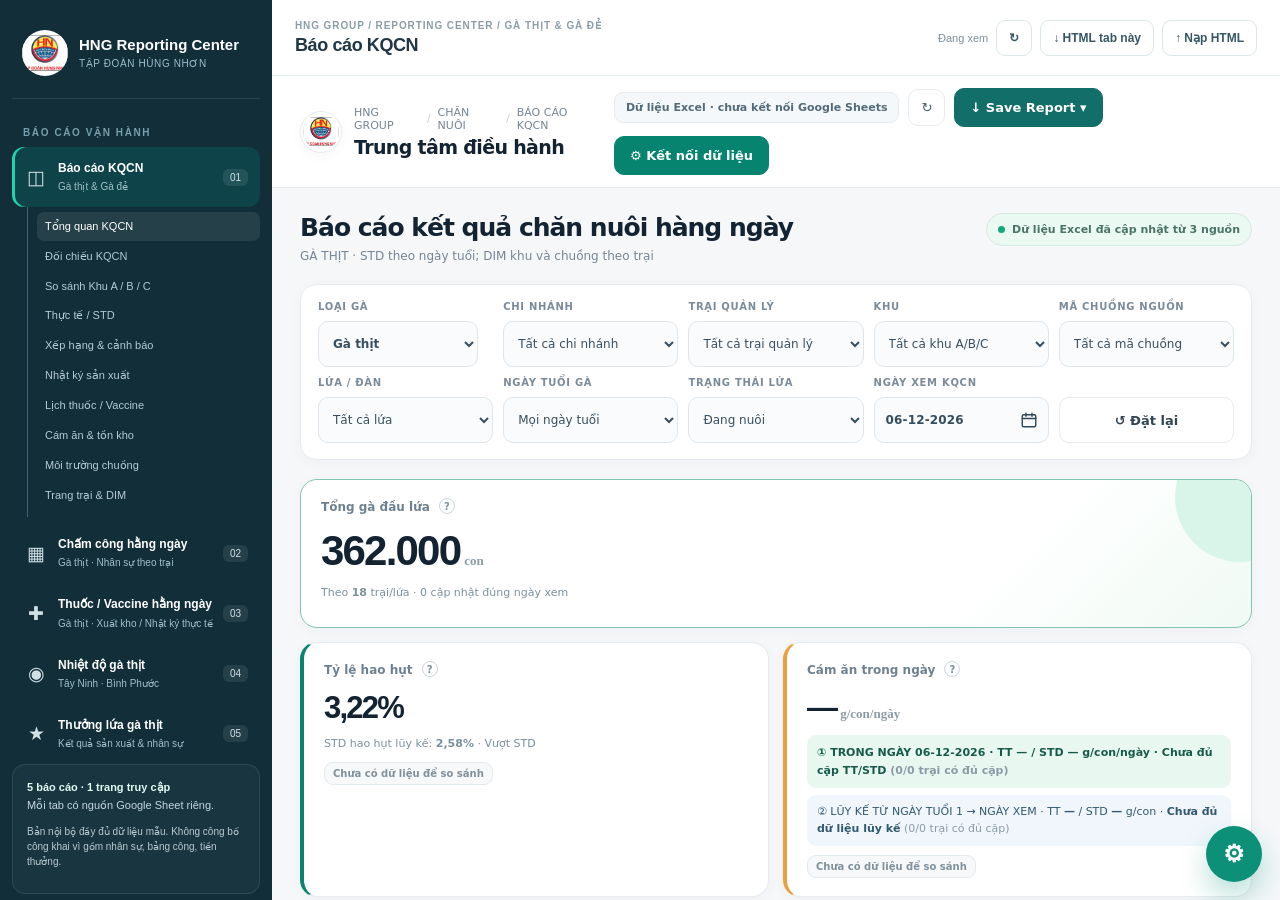
